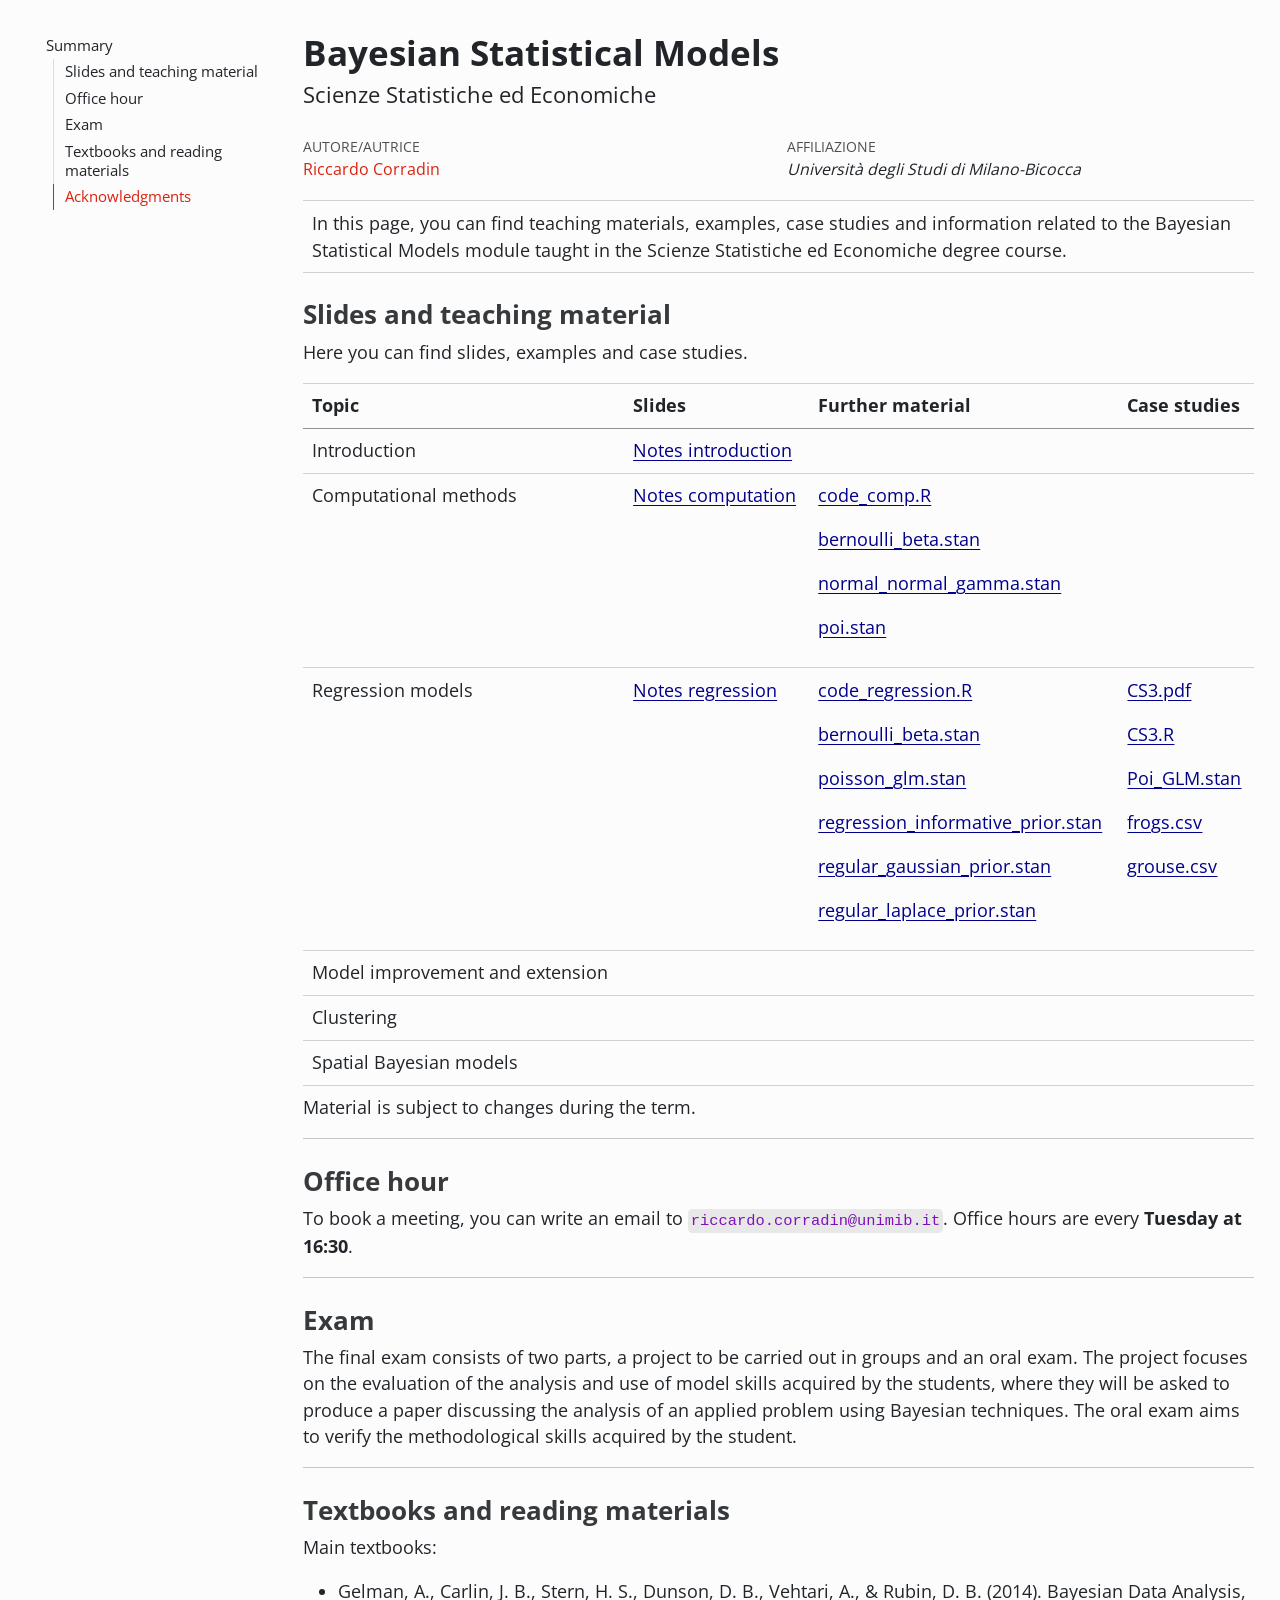
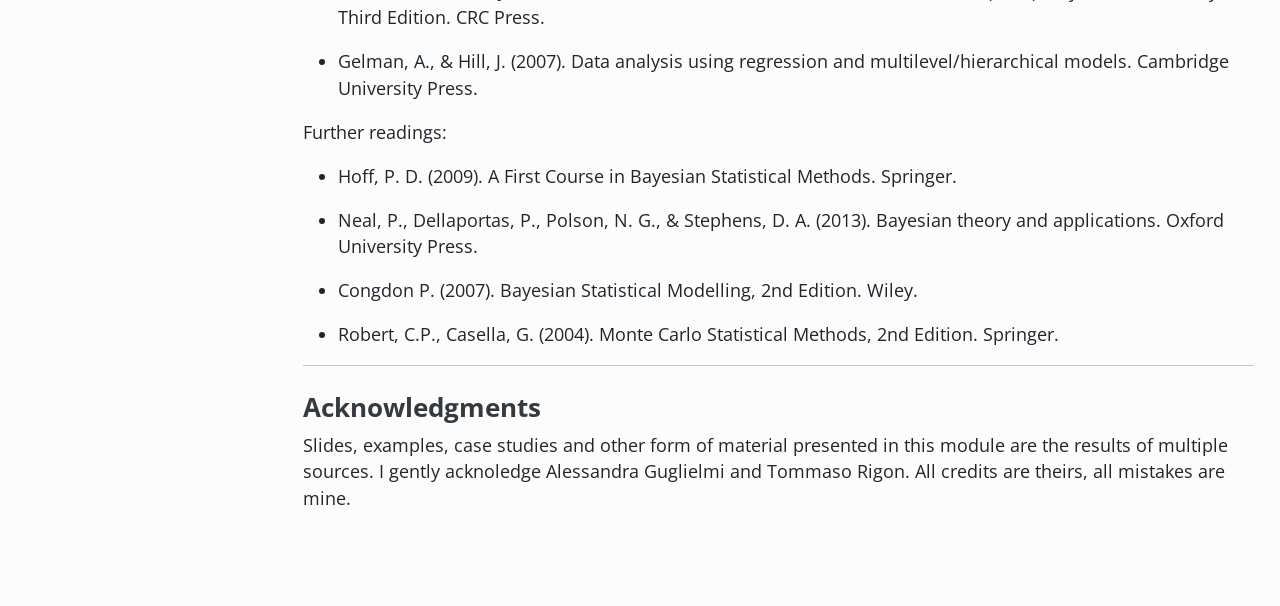
==== docs/index.html @ 2dddc171 "upd" ====
<!DOCTYPE html>
<html xmlns="http://www.w3.org/1999/xhtml" lang="it" xml:lang="it"><head>

<meta charset="utf-8">
<meta name="generator" content="quarto-1.8.25">

<meta name="viewport" content="width=device-width, initial-scale=1.0, user-scalable=yes">

<meta name="author" content="Riccardo Corradin">

<title>Bayesian Statistical Models – BSM</title>
<style>
code{white-space: pre-wrap;}
span.smallcaps{font-variant: small-caps;}
div.columns{display: flex; gap: min(4vw, 1.5em);}
div.column{flex: auto; overflow-x: auto;}
div.hanging-indent{margin-left: 1.5em; text-indent: -1.5em;}
ul.task-list{list-style: none;}
ul.task-list li input[type="checkbox"] {
width: 0.8em;
margin: 0 0.8em 0.2em -1em;  vertical-align: middle;
}
</style>


<script>const headroomChanged = new CustomEvent("quarto-hrChanged", {
  detail: {},
  bubbles: true,
  cancelable: false,
  composed: false,
});

const announceDismiss = () => {
  const annEl = window.document.getElementById("quarto-announcement");
  if (annEl) {
    annEl.remove();

    const annId = annEl.getAttribute("data-announcement-id");
    window.localStorage.setItem(`quarto-announce-${annId}`, "true");
  }
};

const announceRegister = () => {
  const annEl = window.document.getElementById("quarto-announcement");
  if (annEl) {
    const annId = annEl.getAttribute("data-announcement-id");
    const isDismissed =
      window.localStorage.getItem(`quarto-announce-${annId}`) || false;
    if (isDismissed) {
      announceDismiss();
      return;
    } else {
      annEl.classList.remove("hidden");
    }

    const actionEl = annEl.querySelector(".quarto-announcement-action");
    if (actionEl) {
      actionEl.addEventListener("click", function (e) {
        e.preventDefault();
        // Hide the bar immediately
        announceDismiss();
      });
    }
  }
};

window.document.addEventListener("DOMContentLoaded", function () {
  let init = false;

  announceRegister();

  // Manage the back to top button, if one is present.
  let lastScrollTop = window.pageYOffset || document.documentElement.scrollTop;
  const scrollDownBuffer = 5;
  const scrollUpBuffer = 35;
  const btn = document.getElementById("quarto-back-to-top");
  const hideBackToTop = () => {
    btn.style.display = "none";
  };
  const showBackToTop = () => {
    btn.style.display = "inline-block";
  };
  if (btn) {
    window.document.addEventListener(
      "scroll",
      function () {
        const currentScrollTop =
          window.pageYOffset || document.documentElement.scrollTop;

        // Shows and hides the button 'intelligently' as the user scrolls
        if (currentScrollTop - scrollDownBuffer > lastScrollTop) {
          hideBackToTop();
          lastScrollTop = currentScrollTop <= 0 ? 0 : currentScrollTop;
        } else if (currentScrollTop < lastScrollTop - scrollUpBuffer) {
          showBackToTop();
          lastScrollTop = currentScrollTop <= 0 ? 0 : currentScrollTop;
        }

        // Show the button at the bottom, hides it at the top
        if (currentScrollTop <= 0) {
          hideBackToTop();
        } else if (
          window.innerHeight + currentScrollTop >=
          document.body.offsetHeight
        ) {
          showBackToTop();
        }
      },
      false
    );
  }

  function throttle(func, wait) {
    var timeout;
    return function () {
      const context = this;
      const args = arguments;
      const later = function () {
        clearTimeout(timeout);
        timeout = null;
        func.apply(context, args);
      };

      if (!timeout) {
        timeout = setTimeout(later, wait);
      }
    };
  }

  function headerOffset() {
    // Set an offset if there is are fixed top navbar
    const headerEl = window.document.querySelector("header.fixed-top");
    if (headerEl) {
      return headerEl.clientHeight;
    } else {
      return 0;
    }
  }

  function footerOffset() {
    const footerEl = window.document.querySelector("footer.footer");
    if (footerEl) {
      return footerEl.clientHeight;
    } else {
      return 0;
    }
  }

  function dashboardOffset() {
    const dashboardNavEl = window.document.getElementById(
      "quarto-dashboard-header"
    );
    if (dashboardNavEl !== null) {
      return dashboardNavEl.clientHeight;
    } else {
      return 0;
    }
  }

  function updateDocumentOffsetWithoutAnimation() {
    updateDocumentOffset(false);
  }

  function updateDocumentOffset(animated) {
    // set body offset
    const topOffset = headerOffset();
    const bodyOffset = topOffset + footerOffset() + dashboardOffset();
    const bodyEl = window.document.body;
    bodyEl.setAttribute("data-bs-offset", topOffset);
    bodyEl.style.paddingTop = topOffset + "px";

    // deal with sidebar offsets
    const sidebars = window.document.querySelectorAll(
      ".sidebar, .headroom-target"
    );
    sidebars.forEach((sidebar) => {
      if (!animated) {
        sidebar.classList.add("notransition");
        // Remove the no transition class after the animation has time to complete
        setTimeout(function () {
          sidebar.classList.remove("notransition");
        }, 201);
      }

      if (window.Headroom && sidebar.classList.contains("sidebar-unpinned")) {
        sidebar.style.top = "0";
        sidebar.style.maxHeight = "100vh";
      } else {
        sidebar.style.top = topOffset + "px";
        sidebar.style.maxHeight = "calc(100vh - " + topOffset + "px)";
      }
    });

    // allow space for footer
    const mainContainer = window.document.querySelector(".quarto-container");
    if (mainContainer) {
      mainContainer.style.minHeight = "calc(100vh - " + bodyOffset + "px)";
    }

    // link offset
    let linkStyle = window.document.querySelector("#quarto-target-style");
    if (!linkStyle) {
      linkStyle = window.document.createElement("style");
      linkStyle.setAttribute("id", "quarto-target-style");
      window.document.head.appendChild(linkStyle);
    }
    while (linkStyle.firstChild) {
      linkStyle.removeChild(linkStyle.firstChild);
    }
    if (topOffset > 0) {
      linkStyle.appendChild(
        window.document.createTextNode(`
      section:target::before {
        content: "";
        display: block;
        height: ${topOffset}px;
        margin: -${topOffset}px 0 0;
      }`)
      );
    }
    if (init) {
      window.dispatchEvent(headroomChanged);
    }
    init = true;
  }

  // initialize headroom
  var header = window.document.querySelector("#quarto-header");
  if (header && window.Headroom) {
    const headroom = new window.Headroom(header, {
      tolerance: 5,
      onPin: function () {
        const sidebars = window.document.querySelectorAll(
          ".sidebar, .headroom-target"
        );
        sidebars.forEach((sidebar) => {
          sidebar.classList.remove("sidebar-unpinned");
        });
        updateDocumentOffset();
      },
      onUnpin: function () {
        const sidebars = window.document.querySelectorAll(
          ".sidebar, .headroom-target"
        );
        sidebars.forEach((sidebar) => {
          sidebar.classList.add("sidebar-unpinned");
        });
        updateDocumentOffset();
      },
    });
    headroom.init();

    let frozen = false;
    window.quartoToggleHeadroom = function () {
      if (frozen) {
        headroom.unfreeze();
        frozen = false;
      } else {
        headroom.freeze();
        frozen = true;
      }
    };
  }

  window.addEventListener(
    "hashchange",
    function (e) {
      if (
        getComputedStyle(document.documentElement).scrollBehavior !== "smooth"
      ) {
        window.scrollTo(0, window.pageYOffset - headerOffset());
      }
    },
    false
  );

  // Observe size changed for the header
  const headerEl = window.document.querySelector("header.fixed-top");
  if (headerEl && window.ResizeObserver) {
    const observer = new window.ResizeObserver(() => {
      setTimeout(updateDocumentOffsetWithoutAnimation, 0);
    });
    observer.observe(headerEl, {
      attributes: true,
      childList: true,
      characterData: true,
    });
  } else {
    window.addEventListener(
      "resize",
      throttle(updateDocumentOffsetWithoutAnimation, 50)
    );
  }
  setTimeout(updateDocumentOffsetWithoutAnimation, 250);

  // fixup index.html links if we aren't on the filesystem
  if (window.location.protocol !== "file:") {
    const links = window.document.querySelectorAll("a");
    for (let i = 0; i < links.length; i++) {
      if (links[i].href) {
        links[i].dataset.originalHref = links[i].href;
        links[i].href = links[i].href.replace(/\/index\.html/, "/");
      }
    }

    // Fixup any sharing links that require urls
    // Append url to any sharing urls
    const sharingLinks = window.document.querySelectorAll(
      "a.sidebar-tools-main-item, a.quarto-navigation-tool, a.quarto-navbar-tools, a.quarto-navbar-tools-item"
    );
    for (let i = 0; i < sharingLinks.length; i++) {
      const sharingLink = sharingLinks[i];
      const href = sharingLink.getAttribute("href");
      if (href) {
        sharingLink.setAttribute(
          "href",
          href.replace("|url|", window.location.href)
        );
      }
    }

    // Scroll the active navigation item into view, if necessary
    const navSidebar = window.document.querySelector("nav#quarto-sidebar");
    if (navSidebar) {
      // Find the active item
      const activeItem = navSidebar.querySelector("li.sidebar-item a.active");
      if (activeItem) {
        // Wait for the scroll height and height to resolve by observing size changes on the
        // nav element that is scrollable
        const resizeObserver = new ResizeObserver((_entries) => {
          // The bottom of the element
          const elBottom = activeItem.offsetTop;
          const viewBottom = navSidebar.scrollTop + navSidebar.clientHeight;

          // The element height and scroll height are the same, then we are still loading
          if (viewBottom !== navSidebar.scrollHeight) {
            // Determine if the item isn't visible and scroll to it
            if (elBottom >= viewBottom) {
              navSidebar.scrollTop = elBottom;
            }

            // stop observing now since we've completed the scroll
            resizeObserver.unobserve(navSidebar);
          }
        });
        resizeObserver.observe(navSidebar);
      }
    }
  }
});
</script>
<script>/*!
 * clipboard.js v2.0.11
 * https://clipboardjs.com/
 *
 * Licensed MIT © Zeno Rocha
 */
!function(t,e){"object"==typeof exports&&"object"==typeof module?module.exports=e():"function"==typeof define&&define.amd?define([],e):"object"==typeof exports?exports.ClipboardJS=e():t.ClipboardJS=e()}(this,function(){return n={686:function(t,e,n){"use strict";n.d(e,{default:function(){return b}});var e=n(279),i=n.n(e),e=n(370),u=n.n(e),e=n(817),r=n.n(e);function c(t){try{return document.execCommand(t)}catch(t){return}}var a=function(t){t=r()(t);return c("cut"),t};function o(t,e){var n,o,t=(n=t,o="rtl"===document.documentElement.getAttribute("dir"),(t=document.createElement("textarea")).style.fontSize="12pt",t.style.border="0",t.style.padding="0",t.style.margin="0",t.style.position="absolute",t.style[o?"right":"left"]="-9999px",o=window.pageYOffset||document.documentElement.scrollTop,t.style.top="".concat(o,"px"),t.setAttribute("readonly",""),t.value=n,t);return e.container.appendChild(t),e=r()(t),c("copy"),t.remove(),e}var f=function(t){var e=1<arguments.length&&void 0!==arguments[1]?arguments[1]:{container:document.body},n="";return"string"==typeof t?n=o(t,e):t instanceof HTMLInputElement&&!["text","search","url","tel","password"].includes(null==t?void 0:t.type)?n=o(t.value,e):(n=r()(t),c("copy")),n};function l(t){return(l="function"==typeof Symbol&&"symbol"==typeof Symbol.iterator?function(t){return typeof t}:function(t){return t&&"function"==typeof Symbol&&t.constructor===Symbol&&t!==Symbol.prototype?"symbol":typeof t})(t)}var s=function(){var t=0<arguments.length&&void 0!==arguments[0]?arguments[0]:{},e=t.action,n=void 0===e?"copy":e,o=t.container,e=t.target,t=t.text;if("copy"!==n&&"cut"!==n)throw new Error('Invalid "action" value, use either "copy" or "cut"');if(void 0!==e){if(!e||"object"!==l(e)||1!==e.nodeType)throw new Error('Invalid "target" value, use a valid Element');if("copy"===n&&e.hasAttribute("disabled"))throw new Error('Invalid "target" attribute. Please use "readonly" instead of "disabled" attribute');if("cut"===n&&(e.hasAttribute("readonly")||e.hasAttribute("disabled")))throw new Error('Invalid "target" attribute. You can\'t cut text from elements with "readonly" or "disabled" attributes')}return t?f(t,{container:o}):e?"cut"===n?a(e):f(e,{container:o}):void 0};function p(t){return(p="function"==typeof Symbol&&"symbol"==typeof Symbol.iterator?function(t){return typeof t}:function(t){return t&&"function"==typeof Symbol&&t.constructor===Symbol&&t!==Symbol.prototype?"symbol":typeof t})(t)}function d(t,e){for(var n=0;n<e.length;n++){var o=e[n];o.enumerable=o.enumerable||!1,o.configurable=!0,"value"in o&&(o.writable=!0),Object.defineProperty(t,o.key,o)}}function y(t,e){return(y=Object.setPrototypeOf||function(t,e){return t.__proto__=e,t})(t,e)}function h(n){var o=function(){if("undefined"==typeof Reflect||!Reflect.construct)return!1;if(Reflect.construct.sham)return!1;if("function"==typeof Proxy)return!0;try{return Date.prototype.toString.call(Reflect.construct(Date,[],function(){})),!0}catch(t){return!1}}();return function(){var t,e=v(n);return t=o?(t=v(this).constructor,Reflect.construct(e,arguments,t)):e.apply(this,arguments),e=this,!(t=t)||"object"!==p(t)&&"function"!=typeof t?function(t){if(void 0!==t)return t;throw new ReferenceError("this hasn't been initialised - super() hasn't been called")}(e):t}}function v(t){return(v=Object.setPrototypeOf?Object.getPrototypeOf:function(t){return t.__proto__||Object.getPrototypeOf(t)})(t)}function m(t,e){t="data-clipboard-".concat(t);if(e.hasAttribute(t))return e.getAttribute(t)}var b=function(){!function(t,e){if("function"!=typeof e&&null!==e)throw new TypeError("Super expression must either be null or a function");t.prototype=Object.create(e&&e.prototype,{constructor:{value:t,writable:!0,configurable:!0}}),e&&y(t,e)}(r,i());var t,e,n,o=h(r);function r(t,e){var n;return function(t){if(!(t instanceof r))throw new TypeError("Cannot call a class as a function")}(this),(n=o.call(this)).resolveOptions(e),n.listenClick(t),n}return t=r,n=[{key:"copy",value:function(t){var e=1<arguments.length&&void 0!==arguments[1]?arguments[1]:{container:document.body};return f(t,e)}},{key:"cut",value:function(t){return a(t)}},{key:"isSupported",value:function(){var t=0<arguments.length&&void 0!==arguments[0]?arguments[0]:["copy","cut"],t="string"==typeof t?[t]:t,e=!!document.queryCommandSupported;return t.forEach(function(t){e=e&&!!document.queryCommandSupported(t)}),e}}],(e=[{key:"resolveOptions",value:function(){var t=0<arguments.length&&void 0!==arguments[0]?arguments[0]:{};this.action="function"==typeof t.action?t.action:this.defaultAction,this.target="function"==typeof t.target?t.target:this.defaultTarget,this.text="function"==typeof t.text?t.text:this.defaultText,this.container="object"===p(t.container)?t.container:document.body}},{key:"listenClick",value:function(t){var e=this;this.listener=u()(t,"click",function(t){return e.onClick(t)})}},{key:"onClick",value:function(t){var e=t.delegateTarget||t.currentTarget,n=this.action(e)||"copy",t=s({action:n,container:this.container,target:this.target(e),text:this.text(e)});this.emit(t?"success":"error",{action:n,text:t,trigger:e,clearSelection:function(){e&&e.focus(),window.getSelection().removeAllRanges()}})}},{key:"defaultAction",value:function(t){return m("action",t)}},{key:"defaultTarget",value:function(t){t=m("target",t);if(t)return document.querySelector(t)}},{key:"defaultText",value:function(t){return m("text",t)}},{key:"destroy",value:function(){this.listener.destroy()}}])&&d(t.prototype,e),n&&d(t,n),r}()},828:function(t){var e;"undefined"==typeof Element||Element.prototype.matches||((e=Element.prototype).matches=e.matchesSelector||e.mozMatchesSelector||e.msMatchesSelector||e.oMatchesSelector||e.webkitMatchesSelector),t.exports=function(t,e){for(;t&&9!==t.nodeType;){if("function"==typeof t.matches&&t.matches(e))return t;t=t.parentNode}}},438:function(t,e,n){var u=n(828);function i(t,e,n,o,r){var i=function(e,n,t,o){return function(t){t.delegateTarget=u(t.target,n),t.delegateTarget&&o.call(e,t)}}.apply(this,arguments);return t.addEventListener(n,i,r),{destroy:function(){t.removeEventListener(n,i,r)}}}t.exports=function(t,e,n,o,r){return"function"==typeof t.addEventListener?i.apply(null,arguments):"function"==typeof n?i.bind(null,document).apply(null,arguments):("string"==typeof t&&(t=document.querySelectorAll(t)),Array.prototype.map.call(t,function(t){return i(t,e,n,o,r)}))}},879:function(t,n){n.node=function(t){return void 0!==t&&t instanceof HTMLElement&&1===t.nodeType},n.nodeList=function(t){var e=Object.prototype.toString.call(t);return void 0!==t&&("[object NodeList]"===e||"[object HTMLCollection]"===e)&&"length"in t&&(0===t.length||n.node(t[0]))},n.string=function(t){return"string"==typeof t||t instanceof String},n.fn=function(t){return"[object Function]"===Object.prototype.toString.call(t)}},370:function(t,e,n){var f=n(879),l=n(438);t.exports=function(t,e,n){if(!t&&!e&&!n)throw new Error("Missing required arguments");if(!f.string(e))throw new TypeError("Second argument must be a String");if(!f.fn(n))throw new TypeError("Third argument must be a Function");if(f.node(t))return c=e,a=n,(u=t).addEventListener(c,a),{destroy:function(){u.removeEventListener(c,a)}};if(f.nodeList(t))return o=t,r=e,i=n,Array.prototype.forEach.call(o,function(t){t.addEventListener(r,i)}),{destroy:function(){Array.prototype.forEach.call(o,function(t){t.removeEventListener(r,i)})}};if(f.string(t))return t=t,e=e,n=n,l(document.body,t,e,n);throw new TypeError("First argument must be a String, HTMLElement, HTMLCollection, or NodeList");var o,r,i,u,c,a}},817:function(t){t.exports=function(t){var e,n="SELECT"===t.nodeName?(t.focus(),t.value):"INPUT"===t.nodeName||"TEXTAREA"===t.nodeName?((e=t.hasAttribute("readonly"))||t.setAttribute("readonly",""),t.select(),t.setSelectionRange(0,t.value.length),e||t.removeAttribute("readonly"),t.value):(t.hasAttribute("contenteditable")&&t.focus(),n=window.getSelection(),(e=document.createRange()).selectNodeContents(t),n.removeAllRanges(),n.addRange(e),n.toString());return n}},279:function(t){function e(){}e.prototype={on:function(t,e,n){var o=this.e||(this.e={});return(o[t]||(o[t]=[])).push({fn:e,ctx:n}),this},once:function(t,e,n){var o=this;function r(){o.off(t,r),e.apply(n,arguments)}return r._=e,this.on(t,r,n)},emit:function(t){for(var e=[].slice.call(arguments,1),n=((this.e||(this.e={}))[t]||[]).slice(),o=0,r=n.length;o<r;o++)n[o].fn.apply(n[o].ctx,e);return this},off:function(t,e){var n=this.e||(this.e={}),o=n[t],r=[];if(o&&e)for(var i=0,u=o.length;i<u;i++)o[i].fn!==e&&o[i].fn._!==e&&r.push(o[i]);return r.length?n[t]=r:delete n[t],this}},t.exports=e,t.exports.TinyEmitter=e}},r={},o.n=function(t){var e=t&&t.__esModule?function(){return t.default}:function(){return t};return o.d(e,{a:e}),e},o.d=function(t,e){for(var n in e)o.o(e,n)&&!o.o(t,n)&&Object.defineProperty(t,n,{enumerable:!0,get:e[n]})},o.o=function(t,e){return Object.prototype.hasOwnProperty.call(t,e)},o(686).default;function o(t){if(r[t])return r[t].exports;var e=r[t]={exports:{}};return n[t](e,e.exports,o),e.exports}var n,r});</script>
<script>/*! @algolia/autocomplete-js 1.19.1 | MIT License | © Algolia, Inc. and contributors | https://github.com/algolia/autocomplete */
!function(e,t){"object"==typeof exports&&"undefined"!=typeof module?t(exports):"function"==typeof define&&define.amd?define(["exports"],t):t((e="undefined"!=typeof globalThis?globalThis:e||self)["@algolia/autocomplete-js"]={})}(this,(function(e){"use strict";function t(e,t){var n=Object.keys(e);if(Object.getOwnPropertySymbols){var r=Object.getOwnPropertySymbols(e);t&&(r=r.filter((function(t){return Object.getOwnPropertyDescriptor(e,t).enumerable}))),n.push.apply(n,r)}return n}function n(e){for(var n=1;n<arguments.length;n++){var r=null!=arguments[n]?arguments[n]:{};n%2?t(Object(r),!0).forEach((function(t){o(e,t,r[t])})):Object.getOwnPropertyDescriptors?Object.defineProperties(e,Object.getOwnPropertyDescriptors(r)):t(Object(r)).forEach((function(t){Object.defineProperty(e,t,Object.getOwnPropertyDescriptor(r,t))}))}return e}function r(e){return r="function"==typeof Symbol&&"symbol"==typeof Symbol.iterator?function(e){return typeof e}:function(e){return e&&"function"==typeof Symbol&&e.constructor===Symbol&&e!==Symbol.prototype?"symbol":typeof e},r(e)}function o(e,t,n){return(t=function(e){var t=function(e,t){if("object"!=typeof e||null===e)return e;var n=e[Symbol.toPrimitive];if(void 0!==n){var r=n.call(e,t||"default");if("object"!=typeof r)return r;throw new TypeError("@@toPrimitive must return a primitive value.")}return("string"===t?String:Number)(e)}(e,"string");return"symbol"==typeof t?t:String(t)}(t))in e?Object.defineProperty(e,t,{value:n,enumerable:!0,configurable:!0,writable:!0}):e[t]=n,e}function i(){return i=Object.assign?Object.assign.bind():function(e){for(var t=1;t<arguments.length;t++){var n=arguments[t];for(var r in n)Object.prototype.hasOwnProperty.call(n,r)&&(e[r]=n[r])}return e},i.apply(this,arguments)}function u(e,t){if(null==e)return{};var n,r,o=function(e,t){if(null==e)return{};var n,r,o={},i=Object.keys(e);for(r=0;r<i.length;r++)n=i[r],t.indexOf(n)>=0||(o[n]=e[n]);return o}(e,t);if(Object.getOwnPropertySymbols){var i=Object.getOwnPropertySymbols(e);for(r=0;r<i.length;r++)n=i[r],t.indexOf(n)>=0||Object.prototype.propertyIsEnumerable.call(e,n)&&(o[n]=e[n])}return o}function a(e,t){return function(e){if(Array.isArray(e))return e}(e)||function(e,t){var n=null==e?null:"undefined"!=typeof Symbol&&e[Symbol.iterator]||e["@@iterator"];if(null!=n){var r,o,i,u,a=[],l=!0,c=!1;try{if(i=(n=n.call(e)).next,0===t){if(Object(n)!==n)return;l=!1}else for(;!(l=(r=i.call(n)).done)&&(a.push(r.value),a.length!==t);l=!0);}catch(e){c=!0,o=e}finally{try{if(!l&&null!=n.return&&(u=n.return(),Object(u)!==u))return}finally{if(c)throw o}}return a}}(e,t)||c(e,t)||function(){throw new TypeError("Invalid attempt to destructure non-iterable instance.\nIn order to be iterable, non-array objects must have a [Symbol.iterator]() method.")}()}function l(e){return function(e){if(Array.isArray(e))return s(e)}(e)||function(e){if("undefined"!=typeof Symbol&&null!=e[Symbol.iterator]||null!=e["@@iterator"])return Array.from(e)}(e)||c(e)||function(){throw new TypeError("Invalid attempt to spread non-iterable instance.\nIn order to be iterable, non-array objects must have a [Symbol.iterator]() method.")}()}function c(e,t){if(e){if("string"==typeof e)return s(e,t);var n=Object.prototype.toString.call(e).slice(8,-1);return"Object"===n&&e.constructor&&(n=e.constructor.name),"Map"===n||"Set"===n?Array.from(e):"Arguments"===n||/^(?:Ui|I)nt(?:8|16|32)(?:Clamped)?Array$/.test(n)?s(e,t):void 0}}function s(e,t){(null==t||t>e.length)&&(t=e.length);for(var n=0,r=new Array(t);n<t;n++)r[n]=e[n];return r}function f(e){return{current:e}}function p(e,t){var n=void 0;return function(){for(var r=arguments.length,o=new Array(r),i=0;i<r;i++)o[i]=arguments[i];n&&clearTimeout(n),n=setTimeout((function(){return e.apply(void 0,o)}),t)}}function m(e){return e.reduce((function(e,t){return e.concat(t)}),[])}var v=0;function d(){return"autocomplete-".concat(v++)}function y(e,t){return t.reduce((function(e,t){return e&&e[t]}),e)}function b(e){return 0===e.collections.length?0:e.collections.reduce((function(e,t){return e+t.items.length}),0)}function g(e){return e!==Object(e)}function h(e,t){if(e===t)return!0;if(g(e)||g(t)||"function"==typeof e||"function"==typeof t)return e===t;if(Object.keys(e).length!==Object.keys(t).length)return!1;for(var n=0,r=Object.keys(e);n<r.length;n++){var o=r[n];if(!(o in t))return!1;if(!h(e[o],t[o]))return!1}return!0}var _=function(){};var O="1.19.1",S=[{segment:"autocomplete-core",version:O}];function j(e){var t=e.item,n=e.items,r=void 0===n?[]:n;return{index:t.__autocomplete_indexName,items:[t],positions:[1+r.findIndex((function(e){return e.objectID===t.objectID}))],queryID:t.__autocomplete_queryID,algoliaSource:["autocomplete"]}}function P(e,t){return function(e){if(Array.isArray(e))return e}(e)||function(e,t){var n=null==e?null:"undefined"!=typeof Symbol&&e[Symbol.iterator]||e["@@iterator"];if(null!=n){var r,o,i,u,a=[],l=!0,c=!1;try{if(i=(n=n.call(e)).next,0===t){if(Object(n)!==n)return;l=!1}else for(;!(l=(r=i.call(n)).done)&&(a.push(r.value),a.length!==t);l=!0);}catch(e){c=!0,o=e}finally{try{if(!l&&null!=n.return&&(u=n.return(),Object(u)!==u))return}finally{if(c)throw o}}return a}}(e,t)||function(e,t){if(!e)return;if("string"==typeof e)return w(e,t);var n=Object.prototype.toString.call(e).slice(8,-1);"Object"===n&&e.constructor&&(n=e.constructor.name);if("Map"===n||"Set"===n)return Array.from(e);if("Arguments"===n||/^(?:Ui|I)nt(?:8|16|32)(?:Clamped)?Array$/.test(n))return w(e,t)}(e,t)||function(){throw new TypeError("Invalid attempt to destructure non-iterable instance.\nIn order to be iterable, non-array objects must have a [Symbol.iterator]() method.")}()}function w(e,t){(null==t||t>e.length)&&(t=e.length);for(var n=0,r=new Array(t);n<t;n++)r[n]=e[n];return r}var I=["items"],A=["items"];function E(e){return E="function"==typeof Symbol&&"symbol"==typeof Symbol.iterator?function(e){return typeof e}:function(e){return e&&"function"==typeof Symbol&&e.constructor===Symbol&&e!==Symbol.prototype?"symbol":typeof e},E(e)}function D(e){return function(e){if(Array.isArray(e))return C(e)}(e)||function(e){if("undefined"!=typeof Symbol&&null!=e[Symbol.iterator]||null!=e["@@iterator"])return Array.from(e)}(e)||function(e,t){if(!e)return;if("string"==typeof e)return C(e,t);var n=Object.prototype.toString.call(e).slice(8,-1);"Object"===n&&e.constructor&&(n=e.constructor.name);if("Map"===n||"Set"===n)return Array.from(e);if("Arguments"===n||/^(?:Ui|I)nt(?:8|16|32)(?:Clamped)?Array$/.test(n))return C(e,t)}(e)||function(){throw new TypeError("Invalid attempt to spread non-iterable instance.\nIn order to be iterable, non-array objects must have a [Symbol.iterator]() method.")}()}function C(e,t){(null==t||t>e.length)&&(t=e.length);for(var n=0,r=new Array(t);n<t;n++)r[n]=e[n];return r}function k(e,t){if(null==e)return{};var n,r,o=function(e,t){if(null==e)return{};var n,r,o={},i=Object.keys(e);for(r=0;r<i.length;r++)n=i[r],t.indexOf(n)>=0||(o[n]=e[n]);return o}(e,t);if(Object.getOwnPropertySymbols){var i=Object.getOwnPropertySymbols(e);for(r=0;r<i.length;r++)n=i[r],t.indexOf(n)>=0||Object.prototype.propertyIsEnumerable.call(e,n)&&(o[n]=e[n])}return o}function x(e,t){var n=Object.keys(e);if(Object.getOwnPropertySymbols){var r=Object.getOwnPropertySymbols(e);t&&(r=r.filter((function(t){return Object.getOwnPropertyDescriptor(e,t).enumerable}))),n.push.apply(n,r)}return n}function N(e){for(var t=1;t<arguments.length;t++){var n=null!=arguments[t]?arguments[t]:{};t%2?x(Object(n),!0).forEach((function(t){T(e,t,n[t])})):Object.getOwnPropertyDescriptors?Object.defineProperties(e,Object.getOwnPropertyDescriptors(n)):x(Object(n)).forEach((function(t){Object.defineProperty(e,t,Object.getOwnPropertyDescriptor(n,t))}))}return e}function T(e,t,n){return(t=function(e){var t=function(e,t){if("object"!==E(e)||null===e)return e;var n=e[Symbol.toPrimitive];if(void 0!==n){var r=n.call(e,t||"default");if("object"!==E(r))return r;throw new TypeError("@@toPrimitive must return a primitive value.")}return("string"===t?String:Number)(e)}(e,"string");return"symbol"===E(t)?t:String(t)}(t))in e?Object.defineProperty(e,t,{value:n,enumerable:!0,configurable:!0,writable:!0}):e[t]=n,e}function q(e){for(var t=arguments.length>1&&void 0!==arguments[1]?arguments[1]:20,n=[],r=0;r<e.objectIDs.length;r+=t)n.push(N(N({},e),{},{objectIDs:e.objectIDs.slice(r,r+t)}));return n}function B(e){return e.map((function(e){var t=e.items,n=k(e,I);return N(N({},n),{},{objectIDs:(null==t?void 0:t.map((function(e){return e.objectID})))||n.objectIDs})}))}function R(e){var t,n,r,o=(t=P((e.version||"").split(".").map(Number),2),n=t[0],r=t[1],n>=3||2===n&&r>=4||1===n&&r>=10);function i(t,n,r){if(o&&void 0!==r){var i=r[0].__autocomplete_algoliaCredentials,u={"X-Algolia-Application-Id":i.appId,"X-Algolia-API-Key":i.apiKey};e.apply(void 0,[t].concat(D(n),[{headers:u}]))}else e.apply(void 0,[t].concat(D(n)))}return{init:function(t,n){e("init",{appId:t,apiKey:n})},setAuthenticatedUserToken:function(t){e("setAuthenticatedUserToken",t)},setUserToken:function(t){e("setUserToken",t)},clickedObjectIDsAfterSearch:function(){for(var e=arguments.length,t=new Array(e),n=0;n<e;n++)t[n]=arguments[n];t.length>0&&i("clickedObjectIDsAfterSearch",B(t),t[0].items)},clickedObjectIDs:function(){for(var e=arguments.length,t=new Array(e),n=0;n<e;n++)t[n]=arguments[n];t.length>0&&i("clickedObjectIDs",B(t),t[0].items)},clickedFilters:function(){for(var t=arguments.length,n=new Array(t),r=0;r<t;r++)n[r]=arguments[r];n.length>0&&e.apply(void 0,["clickedFilters"].concat(n))},convertedObjectIDsAfterSearch:function(){for(var e=arguments.length,t=new Array(e),n=0;n<e;n++)t[n]=arguments[n];t.length>0&&i("convertedObjectIDsAfterSearch",B(t),t[0].items)},convertedObjectIDs:function(){for(var e=arguments.length,t=new Array(e),n=0;n<e;n++)t[n]=arguments[n];t.length>0&&i("convertedObjectIDs",B(t),t[0].items)},convertedFilters:function(){for(var t=arguments.length,n=new Array(t),r=0;r<t;r++)n[r]=arguments[r];n.length>0&&e.apply(void 0,["convertedFilters"].concat(n))},viewedObjectIDs:function(){for(var e=arguments.length,t=new Array(e),n=0;n<e;n++)t[n]=arguments[n];t.length>0&&t.reduce((function(e,t){var n=t.items,r=k(t,A);return[].concat(D(e),D(q(N(N({},r),{},{objectIDs:(null==n?void 0:n.map((function(e){return e.objectID})))||r.objectIDs})).map((function(e){return{items:n,payload:e}}))))}),[]).forEach((function(e){var t=e.items;return i("viewedObjectIDs",[e.payload],t)}))},viewedFilters:function(){for(var t=arguments.length,n=new Array(t),r=0;r<t;r++)n[r]=arguments[r];n.length>0&&e.apply(void 0,["viewedFilters"].concat(n))}}}function L(e){var t=e.items.reduce((function(e,t){var n;return e[t.__autocomplete_indexName]=(null!==(n=e[t.__autocomplete_indexName])&&void 0!==n?n:[]).concat(t),e}),{});return Object.keys(t).map((function(e){return{index:e,items:t[e],algoliaSource:["autocomplete"]}}))}function F(e){return e.objectID&&e.__autocomplete_indexName&&e.__autocomplete_queryID}function U(e){return U="function"==typeof Symbol&&"symbol"==typeof Symbol.iterator?function(e){return typeof e}:function(e){return e&&"function"==typeof Symbol&&e.constructor===Symbol&&e!==Symbol.prototype?"symbol":typeof e},U(e)}function M(e){return function(e){if(Array.isArray(e))return H(e)}(e)||function(e){if("undefined"!=typeof Symbol&&null!=e[Symbol.iterator]||null!=e["@@iterator"])return Array.from(e)}(e)||function(e,t){if(!e)return;if("string"==typeof e)return H(e,t);var n=Object.prototype.toString.call(e).slice(8,-1);"Object"===n&&e.constructor&&(n=e.constructor.name);if("Map"===n||"Set"===n)return Array.from(e);if("Arguments"===n||/^(?:Ui|I)nt(?:8|16|32)(?:Clamped)?Array$/.test(n))return H(e,t)}(e)||function(){throw new TypeError("Invalid attempt to spread non-iterable instance.\nIn order to be iterable, non-array objects must have a [Symbol.iterator]() method.")}()}function H(e,t){(null==t||t>e.length)&&(t=e.length);for(var n=0,r=new Array(t);n<t;n++)r[n]=e[n];return r}function V(e,t){var n=Object.keys(e);if(Object.getOwnPropertySymbols){var r=Object.getOwnPropertySymbols(e);t&&(r=r.filter((function(t){return Object.getOwnPropertyDescriptor(e,t).enumerable}))),n.push.apply(n,r)}return n}function W(e){for(var t=1;t<arguments.length;t++){var n=null!=arguments[t]?arguments[t]:{};t%2?V(Object(n),!0).forEach((function(t){Q(e,t,n[t])})):Object.getOwnPropertyDescriptors?Object.defineProperties(e,Object.getOwnPropertyDescriptors(n)):V(Object(n)).forEach((function(t){Object.defineProperty(e,t,Object.getOwnPropertyDescriptor(n,t))}))}return e}function Q(e,t,n){return(t=function(e){var t=function(e,t){if("object"!==U(e)||null===e)return e;var n=e[Symbol.toPrimitive];if(void 0!==n){var r=n.call(e,t||"default");if("object"!==U(r))return r;throw new TypeError("@@toPrimitive must return a primitive value.")}return("string"===t?String:Number)(e)}(e,"string");return"symbol"===U(t)?t:String(t)}(t))in e?Object.defineProperty(e,t,{value:n,enumerable:!0,configurable:!0,writable:!0}):e[t]=n,e}var K="2.15.0",$="https://cdn.jsdelivr.net/npm/search-insights@".concat(K,"/dist/search-insights.min.js"),z=p((function(e){var t=e.onItemsChange,n=e.items,r=e.insights,o=e.state;t({insights:r,insightsEvents:L({items:n}).map((function(e){return W({eventName:"Items Viewed"},e)})),state:o})}),400);function G(e){var t=function(e){return W({onItemsChange:function(e){var t=e.insights,n=e.insightsEvents,r=e.state;t.viewedObjectIDs.apply(t,M(n.map((function(e){return W(W({},e),{},{algoliaSource:J(e.algoliaSource,r.context)})}))))},onSelect:function(e){var t=e.insights,n=e.insightsEvents,r=e.state;t.clickedObjectIDsAfterSearch.apply(t,M(n.map((function(e){return W(W({},e),{},{algoliaSource:J(e.algoliaSource,r.context)})}))))},onActive:_,__autocomplete_clickAnalytics:!0},e)}(e),n=t.insightsClient,r=t.insightsInitParams,o=t.onItemsChange,i=t.onSelect,u=t.onActive,a=t.__autocomplete_clickAnalytics,l=n;if(n||function(e){if("undefined"!=typeof window)e({window:window})}((function(e){var t=e.window,n=t.AlgoliaAnalyticsObject||"aa";"string"==typeof n&&(l=t[n]),l||(t.AlgoliaAnalyticsObject=n,t[n]||(t[n]=function(){t[n].queue||(t[n].queue=[]);for(var e=arguments.length,r=new Array(e),o=0;o<e;o++)r[o]=arguments[o];t[n].queue.push(r)}),t[n].version=K,l=t[n],function(e){var t="[Autocomplete]: Could not load search-insights.js. Please load it manually following https://alg.li/insights-autocomplete";try{var n=e.document.createElement("script");n.async=!0,n.src=$,n.onerror=function(){console.error(t)},document.body.appendChild(n)}catch(e){console.error(t)}}(t))})),!l)return{};r&&l("init",W({partial:!0},r));var c=R(l),s=f([]),m=p((function(e){var t=e.state;if(t.isOpen){var n=t.collections.reduce((function(e,t){return[].concat(M(e),M(t.items))}),[]).filter(F);h(s.current.map((function(e){return e.objectID})),n.map((function(e){return e.objectID})))||(s.current=n,n.length>0&&z({onItemsChange:o,items:n,insights:c,state:t}))}}),0);return{name:"aa.algoliaInsightsPlugin",subscribe:function(e){var t=e.setContext,n=e.onSelect,r=e.onActive;function o(e){t({algoliaInsightsPlugin:{__algoliaSearchParameters:W(W({},a?{clickAnalytics:!0}:{}),e?{userToken:X(e)}:{}),insights:c}})}l("addAlgoliaAgent","insights-plugin"),o(),l("onUserTokenChange",(function(e){o(e)})),l("getUserToken",null,(function(e,t){o(t)})),n((function(e){var t=e.item,n=e.state,r=e.event,o=e.source;F(t)&&i({state:n,event:r,insights:c,item:t,insightsEvents:[W({eventName:"Item Selected"},j({item:t,items:o.getItems().filter(F)}))]})})),r((function(e){var t=e.item,n=e.source,r=e.state,o=e.event;F(t)&&u({state:r,event:o,insights:c,item:t,insightsEvents:[W({eventName:"Item Active"},j({item:t,items:n.getItems().filter(F)}))]})}))},onStateChange:function(e){var t=e.state;m({state:t})},__autocomplete_pluginOptions:e}}function J(){var e,t=arguments.length>0&&void 0!==arguments[0]?arguments[0]:[],n=arguments.length>1?arguments[1]:void 0;return[].concat(M(t),["autocomplete-internal"],M(null!==(e=n.algoliaInsightsPlugin)&&void 0!==e&&e.__automaticInsights?["autocomplete-automatic"]:[]))}function X(e){return"number"==typeof e?e.toString():e}function Y(e,t){var n=t;return{then:function(t,r){return Y(e.then(ee(t,n,e),ee(r,n,e)),n)},catch:function(t){return Y(e.catch(ee(t,n,e)),n)},finally:function(t){return t&&n.onCancelList.push(t),Y(e.finally(ee(t&&function(){return n.onCancelList=[],t()},n,e)),n)},cancel:function(){n.isCanceled=!0;var e=n.onCancelList;n.onCancelList=[],e.forEach((function(e){e()}))},isCanceled:function(){return!0===n.isCanceled}}}function Z(e){return Y(e,{isCanceled:!1,onCancelList:[]})}function ee(e,t,n){return e?function(n){return t.isCanceled?n:e(n)}:n}var te,ne=!0;function re(e,t,n,r){if(!n)return null;if(e<0&&(null===t||null!==r&&0===t))return n+e;var o=(null===t?-1:t)+e;return o<=-1||o>=n?null===r?null:0:o}function oe(e,t){var n=Object.keys(e);if(Object.getOwnPropertySymbols){var r=Object.getOwnPropertySymbols(e);t&&(r=r.filter((function(t){return Object.getOwnPropertyDescriptor(e,t).enumerable}))),n.push.apply(n,r)}return n}function ie(e){for(var t=1;t<arguments.length;t++){var n=null!=arguments[t]?arguments[t]:{};t%2?oe(Object(n),!0).forEach((function(t){ue(e,t,n[t])})):Object.getOwnPropertyDescriptors?Object.defineProperties(e,Object.getOwnPropertyDescriptors(n)):oe(Object(n)).forEach((function(t){Object.defineProperty(e,t,Object.getOwnPropertyDescriptor(n,t))}))}return e}function ue(e,t,n){return(t=function(e){var t=function(e,t){if("object"!==ae(e)||null===e)return e;var n=e[Symbol.toPrimitive];if(void 0!==n){var r=n.call(e,t||"default");if("object"!==ae(r))return r;throw new TypeError("@@toPrimitive must return a primitive value.")}return("string"===t?String:Number)(e)}(e,"string");return"symbol"===ae(t)?t:String(t)}(t))in e?Object.defineProperty(e,t,{value:n,enumerable:!0,configurable:!0,writable:!0}):e[t]=n,e}function ae(e){return ae="function"==typeof Symbol&&"symbol"==typeof Symbol.iterator?function(e){return typeof e}:function(e){return e&&"function"==typeof Symbol&&e.constructor===Symbol&&e!==Symbol.prototype?"symbol":typeof e},ae(e)}function le(e,t){var n="undefined"!=typeof Symbol&&e[Symbol.iterator]||e["@@iterator"];if(!n){if(Array.isArray(e)||(n=function(e,t){if(!e)return;if("string"==typeof e)return ce(e,t);var n=Object.prototype.toString.call(e).slice(8,-1);"Object"===n&&e.constructor&&(n=e.constructor.name);if("Map"===n||"Set"===n)return Array.from(e);if("Arguments"===n||/^(?:Ui|I)nt(?:8|16|32)(?:Clamped)?Array$/.test(n))return ce(e,t)}(e))||t&&e&&"number"==typeof e.length){n&&(e=n);var r=0,o=function(){};return{s:o,n:function(){return r>=e.length?{done:!0}:{done:!1,value:e[r++]}},e:function(e){throw e},f:o}}throw new TypeError("Invalid attempt to iterate non-iterable instance.\nIn order to be iterable, non-array objects must have a [Symbol.iterator]() method.")}var i,u=!0,a=!1;return{s:function(){n=n.call(e)},n:function(){var e=n.next();return u=e.done,e},e:function(e){a=!0,i=e},f:function(){try{u||null==n.return||n.return()}finally{if(a)throw i}}}}function ce(e,t){(null==t||t>e.length)&&(t=e.length);for(var n=0,r=new Array(t);n<t;n++)r[n]=e[n];return r}var se=function(e,t){var n,r=!1,o=[],i=le(e);try{for(i.s();!(n=i.n()).done;){var u,a,l,c=null===(u=n.value.__autocomplete_pluginOptions)||void 0===u||null===(a=(l=u).awaitSubmit)||void 0===a?void 0:a.call(l);if("number"==typeof c)o.push(c);else if(!0===c){r=!0;break}}}catch(e){i.e(e)}finally{i.f()}return r?t.wait():o.length>0?t.wait(Math.max.apply(Math,o)):void 0};function fe(e){var t=function(e){var t=e.collections.map((function(e){return e.items.length})).reduce((function(e,t,n){var r=(e[n-1]||0)+t;return e.push(r),e}),[]).reduce((function(t,n){return n<=e.activeItemId?t+1:t}),0);return e.collections[t]}(e);if(!t)return null;var n=t.items[function(e){for(var t=e.state,n=e.collection,r=!1,o=0,i=0;!1===r;){var u=t.collections[o];if(u===n){r=!0;break}i+=u.items.length,o++}return t.activeItemId-i}({state:e,collection:t})],r=t.source;return{item:n,itemInputValue:r.getItemInputValue({item:n,state:e}),itemUrl:r.getItemUrl({item:n,state:e}),source:r}}function pe(e,t,n){return[e,null==n?void 0:n.sourceId,t].filter(Boolean).join("-").replace(/\s/g,"")}var me=/((gt|sm)-|galaxy nexus)|samsung[- ]|samsungbrowser/i;function ve(e){return e.nativeEvent||e}function de(e){return de="function"==typeof Symbol&&"symbol"==typeof Symbol.iterator?function(e){return typeof e}:function(e){return e&&"function"==typeof Symbol&&e.constructor===Symbol&&e!==Symbol.prototype?"symbol":typeof e},de(e)}function ye(e,t){var n=Object.keys(e);if(Object.getOwnPropertySymbols){var r=Object.getOwnPropertySymbols(e);t&&(r=r.filter((function(t){return Object.getOwnPropertyDescriptor(e,t).enumerable}))),n.push.apply(n,r)}return n}function be(e,t,n){return(t=function(e){var t=function(e,t){if("object"!==de(e)||null===e)return e;var n=e[Symbol.toPrimitive];if(void 0!==n){var r=n.call(e,t||"default");if("object"!==de(r))return r;throw new TypeError("@@toPrimitive must return a primitive value.")}return("string"===t?String:Number)(e)}(e,"string");return"symbol"===de(t)?t:String(t)}(t))in e?Object.defineProperty(e,t,{value:n,enumerable:!0,configurable:!0,writable:!0}):e[t]=n,e}function ge(e,t,n){var r,o=t.initialState;return{getState:function(){return o},dispatch:function(r,i){var u=function(e){for(var t=1;t<arguments.length;t++){var n=null!=arguments[t]?arguments[t]:{};t%2?ye(Object(n),!0).forEach((function(t){be(e,t,n[t])})):Object.getOwnPropertyDescriptors?Object.defineProperties(e,Object.getOwnPropertyDescriptors(n)):ye(Object(n)).forEach((function(t){Object.defineProperty(e,t,Object.getOwnPropertyDescriptor(n,t))}))}return e}({},o);o=e(o,{type:r,props:t,payload:i}),n({state:o,prevState:u})},pendingRequests:(r=[],{add:function(e){return r.push(e),e.finally((function(){r=r.filter((function(t){return t!==e}))}))},cancelAll:function(){r.forEach((function(e){return e.cancel()}))},isEmpty:function(){return 0===r.length},wait:function(e){return ne?(ne=!1,te=e?Promise.race([Promise.all(r),new Promise((function(t){return setTimeout(t,e)}))]):Promise.all(r),te.then((function(){ne=!0}))):te}})}}function he(e){return he="function"==typeof Symbol&&"symbol"==typeof Symbol.iterator?function(e){return typeof e}:function(e){return e&&"function"==typeof Symbol&&e.constructor===Symbol&&e!==Symbol.prototype?"symbol":typeof e},he(e)}function _e(e,t){var n=Object.keys(e);if(Object.getOwnPropertySymbols){var r=Object.getOwnPropertySymbols(e);t&&(r=r.filter((function(t){return Object.getOwnPropertyDescriptor(e,t).enumerable}))),n.push.apply(n,r)}return n}function Oe(e){for(var t=1;t<arguments.length;t++){var n=null!=arguments[t]?arguments[t]:{};t%2?_e(Object(n),!0).forEach((function(t){Se(e,t,n[t])})):Object.getOwnPropertyDescriptors?Object.defineProperties(e,Object.getOwnPropertyDescriptors(n)):_e(Object(n)).forEach((function(t){Object.defineProperty(e,t,Object.getOwnPropertyDescriptor(n,t))}))}return e}function Se(e,t,n){return(t=function(e){var t=function(e,t){if("object"!==he(e)||null===e)return e;var n=e[Symbol.toPrimitive];if(void 0!==n){var r=n.call(e,t||"default");if("object"!==he(r))return r;throw new TypeError("@@toPrimitive must return a primitive value.")}return("string"===t?String:Number)(e)}(e,"string");return"symbol"===he(t)?t:String(t)}(t))in e?Object.defineProperty(e,t,{value:n,enumerable:!0,configurable:!0,writable:!0}):e[t]=n,e}function je(e){return je="function"==typeof Symbol&&"symbol"==typeof Symbol.iterator?function(e){return typeof e}:function(e){return e&&"function"==typeof Symbol&&e.constructor===Symbol&&e!==Symbol.prototype?"symbol":typeof e},je(e)}function Pe(e){return function(e){if(Array.isArray(e))return we(e)}(e)||function(e){if("undefined"!=typeof Symbol&&null!=e[Symbol.iterator]||null!=e["@@iterator"])return Array.from(e)}(e)||function(e,t){if(!e)return;if("string"==typeof e)return we(e,t);var n=Object.prototype.toString.call(e).slice(8,-1);"Object"===n&&e.constructor&&(n=e.constructor.name);if("Map"===n||"Set"===n)return Array.from(e);if("Arguments"===n||/^(?:Ui|I)nt(?:8|16|32)(?:Clamped)?Array$/.test(n))return we(e,t)}(e)||function(){throw new TypeError("Invalid attempt to spread non-iterable instance.\nIn order to be iterable, non-array objects must have a [Symbol.iterator]() method.")}()}function we(e,t){(null==t||t>e.length)&&(t=e.length);for(var n=0,r=new Array(t);n<t;n++)r[n]=e[n];return r}function Ie(e,t){var n=Object.keys(e);if(Object.getOwnPropertySymbols){var r=Object.getOwnPropertySymbols(e);t&&(r=r.filter((function(t){return Object.getOwnPropertyDescriptor(e,t).enumerable}))),n.push.apply(n,r)}return n}function Ae(e){for(var t=1;t<arguments.length;t++){var n=null!=arguments[t]?arguments[t]:{};t%2?Ie(Object(n),!0).forEach((function(t){Ee(e,t,n[t])})):Object.getOwnPropertyDescriptors?Object.defineProperties(e,Object.getOwnPropertyDescriptors(n)):Ie(Object(n)).forEach((function(t){Object.defineProperty(e,t,Object.getOwnPropertyDescriptor(n,t))}))}return e}function Ee(e,t,n){return(t=function(e){var t=function(e,t){if("object"!==je(e)||null===e)return e;var n=e[Symbol.toPrimitive];if(void 0!==n){var r=n.call(e,t||"default");if("object"!==je(r))return r;throw new TypeError("@@toPrimitive must return a primitive value.")}return("string"===t?String:Number)(e)}(e,"string");return"symbol"===je(t)?t:String(t)}(t))in e?Object.defineProperty(e,t,{value:n,enumerable:!0,configurable:!0,writable:!0}):e[t]=n,e}function De(e,t){var n,r="undefined"!=typeof window?window:{},o=e.plugins||[];return Ae(Ae({debug:!1,openOnFocus:!1,enterKeyHint:void 0,ignoreCompositionEvents:!1,placeholder:"",autoFocus:!1,defaultActiveItemId:null,stallThreshold:300,insights:void 0,environment:r,shouldPanelOpen:function(e){return b(e.state)>0},reshape:function(e){return e.sources}},e),{},{id:null!==(n=e.id)&&void 0!==n?n:d(),plugins:o,initialState:Ae({activeItemId:null,query:"",completion:null,collections:[],isOpen:!1,status:"idle",context:{}},e.initialState),onStateChange:function(t){var n;null===(n=e.onStateChange)||void 0===n||n.call(e,t),o.forEach((function(e){var n;return null===(n=e.onStateChange)||void 0===n?void 0:n.call(e,t)}))},onSubmit:function(t){var n;null===(n=e.onSubmit)||void 0===n||n.call(e,t),o.forEach((function(e){var n;return null===(n=e.onSubmit)||void 0===n?void 0:n.call(e,t)}))},onReset:function(t){var n;null===(n=e.onReset)||void 0===n||n.call(e,t),o.forEach((function(e){var n;return null===(n=e.onReset)||void 0===n?void 0:n.call(e,t)}))},getSources:function(n){return Promise.all([].concat(Pe(o.map((function(e){return e.getSources}))),[e.getSources]).filter(Boolean).map((function(e){return function(e,t){var n=[];return Promise.resolve(e(t)).then((function(e){return Promise.all(e.filter((function(e){return Boolean(e)})).map((function(e){if(e.sourceId,n.includes(e.sourceId))throw new Error("[Autocomplete] The `sourceId` ".concat(JSON.stringify(e.sourceId)," is not unique."));n.push(e.sourceId);var t={getItemInputValue:function(e){return e.state.query},getItemUrl:function(){},onSelect:function(e){(0,e.setIsOpen)(!1)},onActive:_,onResolve:_};Object.keys(t).forEach((function(e){t[e].__default=!0}));var r=ie(ie({},t),e);return Promise.resolve(r)})))}))}(e,n)}))).then((function(e){return m(e)})).then((function(e){return e.map((function(e){return Ae(Ae({},e),{},{onSelect:function(n){e.onSelect(n),t.forEach((function(e){var t;return null===(t=e.onSelect)||void 0===t?void 0:t.call(e,n)}))},onActive:function(n){e.onActive(n),t.forEach((function(e){var t;return null===(t=e.onActive)||void 0===t?void 0:t.call(e,n)}))},onResolve:function(n){e.onResolve(n),t.forEach((function(e){var t;return null===(t=e.onResolve)||void 0===t?void 0:t.call(e,n)}))}})}))}))},navigator:Ae({navigate:function(e){var t=e.itemUrl;r.location.assign(t)},navigateNewTab:function(e){var t=e.itemUrl,n=r.open(t,"_blank","noopener");null==n||n.focus()},navigateNewWindow:function(e){var t=e.itemUrl;r.open(t,"_blank","noopener")}},e.navigator)})}function Ce(e){return Ce="function"==typeof Symbol&&"symbol"==typeof Symbol.iterator?function(e){return typeof e}:function(e){return e&&"function"==typeof Symbol&&e.constructor===Symbol&&e!==Symbol.prototype?"symbol":typeof e},Ce(e)}function ke(e,t){var n=Object.keys(e);if(Object.getOwnPropertySymbols){var r=Object.getOwnPropertySymbols(e);t&&(r=r.filter((function(t){return Object.getOwnPropertyDescriptor(e,t).enumerable}))),n.push.apply(n,r)}return n}function xe(e){for(var t=1;t<arguments.length;t++){var n=null!=arguments[t]?arguments[t]:{};t%2?ke(Object(n),!0).forEach((function(t){Ne(e,t,n[t])})):Object.getOwnPropertyDescriptors?Object.defineProperties(e,Object.getOwnPropertyDescriptors(n)):ke(Object(n)).forEach((function(t){Object.defineProperty(e,t,Object.getOwnPropertyDescriptor(n,t))}))}return e}function Ne(e,t,n){return(t=function(e){var t=function(e,t){if("object"!==Ce(e)||null===e)return e;var n=e[Symbol.toPrimitive];if(void 0!==n){var r=n.call(e,t||"default");if("object"!==Ce(r))return r;throw new TypeError("@@toPrimitive must return a primitive value.")}return("string"===t?String:Number)(e)}(e,"string");return"symbol"===Ce(t)?t:String(t)}(t))in e?Object.defineProperty(e,t,{value:n,enumerable:!0,configurable:!0,writable:!0}):e[t]=n,e}function Te(e){return Te="function"==typeof Symbol&&"symbol"==typeof Symbol.iterator?function(e){return typeof e}:function(e){return e&&"function"==typeof Symbol&&e.constructor===Symbol&&e!==Symbol.prototype?"symbol":typeof e},Te(e)}function qe(e,t){var n=Object.keys(e);if(Object.getOwnPropertySymbols){var r=Object.getOwnPropertySymbols(e);t&&(r=r.filter((function(t){return Object.getOwnPropertyDescriptor(e,t).enumerable}))),n.push.apply(n,r)}return n}function Be(e){for(var t=1;t<arguments.length;t++){var n=null!=arguments[t]?arguments[t]:{};t%2?qe(Object(n),!0).forEach((function(t){Re(e,t,n[t])})):Object.getOwnPropertyDescriptors?Object.defineProperties(e,Object.getOwnPropertyDescriptors(n)):qe(Object(n)).forEach((function(t){Object.defineProperty(e,t,Object.getOwnPropertyDescriptor(n,t))}))}return e}function Re(e,t,n){return(t=function(e){var t=function(e,t){if("object"!==Te(e)||null===e)return e;var n=e[Symbol.toPrimitive];if(void 0!==n){var r=n.call(e,t||"default");if("object"!==Te(r))return r;throw new TypeError("@@toPrimitive must return a primitive value.")}return("string"===t?String:Number)(e)}(e,"string");return"symbol"===Te(t)?t:String(t)}(t))in e?Object.defineProperty(e,t,{value:n,enumerable:!0,configurable:!0,writable:!0}):e[t]=n,e}function Le(e){return function(e){if(Array.isArray(e))return Fe(e)}(e)||function(e){if("undefined"!=typeof Symbol&&null!=e[Symbol.iterator]||null!=e["@@iterator"])return Array.from(e)}(e)||function(e,t){if(!e)return;if("string"==typeof e)return Fe(e,t);var n=Object.prototype.toString.call(e).slice(8,-1);"Object"===n&&e.constructor&&(n=e.constructor.name);if("Map"===n||"Set"===n)return Array.from(e);if("Arguments"===n||/^(?:Ui|I)nt(?:8|16|32)(?:Clamped)?Array$/.test(n))return Fe(e,t)}(e)||function(){throw new TypeError("Invalid attempt to spread non-iterable instance.\nIn order to be iterable, non-array objects must have a [Symbol.iterator]() method.")}()}function Fe(e,t){(null==t||t>e.length)&&(t=e.length);for(var n=0,r=new Array(t);n<t;n++)r[n]=e[n];return r}function Ue(e){return Boolean(e.execute)}function Me(e,t,n){if(o=e,Boolean(null==o?void 0:o.execute)){var r="algolia"===e.requesterId?Object.assign.apply(Object,[{}].concat(Le(Object.keys(n.context).map((function(e){var t;return null===(t=n.context[e])||void 0===t?void 0:t.__algoliaSearchParameters}))))):{};return Be(Be({},e),{},{requests:e.queries.map((function(n){return{query:"algolia"===e.requesterId?Be(Be({},n),{},{params:Be(Be({},r),n.params)}):n,sourceId:t,transformResponse:e.transformResponse}}))})}var o;return{items:e,sourceId:t}}function He(e){var t=e.reduce((function(e,t){if(!Ue(t))return e.push(t),e;var n=t.searchClient,r=t.execute,o=t.requesterId,i=t.requests,u=e.find((function(e){return Ue(t)&&Ue(e)&&e.searchClient===n&&Boolean(o)&&e.requesterId===o}));if(u){var a;(a=u.items).push.apply(a,Le(i))}else{var l={execute:r,requesterId:o,items:i,searchClient:n};e.push(l)}return e}),[]).map((function(e){if(!Ue(e))return Promise.resolve(e);var t=e,n=t.execute,r=t.items;return n({searchClient:t.searchClient,requests:r})}));return Promise.all(t).then((function(e){return m(e)}))}function Ve(e,t,n){return t.map((function(t){var r,o=e.filter((function(e){return e.sourceId===t.sourceId})),i=o.map((function(e){return e.items})),u=o[0].transformResponse,a=u?u({results:r=i,hits:r.map((function(e){return e.hits})).filter(Boolean),facetHits:r.map((function(e){var t;return null===(t=e.facetHits)||void 0===t?void 0:t.map((function(e){return{label:e.value,count:e.count,_highlightResult:{label:{value:e.highlighted}}}}))})).filter(Boolean)}):i;return t.onResolve({source:t,results:i,items:a,state:n.getState()}),a.every(Boolean),'The `getItems` function from source "'.concat(t.sourceId,'" must return an array of items but returned ').concat(JSON.stringify(void 0),".\n\nDid you forget to return items?\n\nSee: https://www.algolia.com/doc/ui-libraries/autocomplete/core-concepts/sources/#param-getitems"),{source:t,items:a}}))}function We(e){return We="function"==typeof Symbol&&"symbol"==typeof Symbol.iterator?function(e){return typeof e}:function(e){return e&&"function"==typeof Symbol&&e.constructor===Symbol&&e!==Symbol.prototype?"symbol":typeof e},We(e)}var Qe=["event","nextState","props","query","refresh","store"];function Ke(e,t){var n=Object.keys(e);if(Object.getOwnPropertySymbols){var r=Object.getOwnPropertySymbols(e);t&&(r=r.filter((function(t){return Object.getOwnPropertyDescriptor(e,t).enumerable}))),n.push.apply(n,r)}return n}function $e(e){for(var t=1;t<arguments.length;t++){var n=null!=arguments[t]?arguments[t]:{};t%2?Ke(Object(n),!0).forEach((function(t){ze(e,t,n[t])})):Object.getOwnPropertyDescriptors?Object.defineProperties(e,Object.getOwnPropertyDescriptors(n)):Ke(Object(n)).forEach((function(t){Object.defineProperty(e,t,Object.getOwnPropertyDescriptor(n,t))}))}return e}function ze(e,t,n){return(t=function(e){var t=function(e,t){if("object"!==We(e)||null===e)return e;var n=e[Symbol.toPrimitive];if(void 0!==n){var r=n.call(e,t||"default");if("object"!==We(r))return r;throw new TypeError("@@toPrimitive must return a primitive value.")}return("string"===t?String:Number)(e)}(e,"string");return"symbol"===We(t)?t:String(t)}(t))in e?Object.defineProperty(e,t,{value:n,enumerable:!0,configurable:!0,writable:!0}):e[t]=n,e}function Ge(e,t){if(null==e)return{};var n,r,o=function(e,t){if(null==e)return{};var n,r,o={},i=Object.keys(e);for(r=0;r<i.length;r++)n=i[r],t.indexOf(n)>=0||(o[n]=e[n]);return o}(e,t);if(Object.getOwnPropertySymbols){var i=Object.getOwnPropertySymbols(e);for(r=0;r<i.length;r++)n=i[r],t.indexOf(n)>=0||Object.prototype.propertyIsEnumerable.call(e,n)&&(o[n]=e[n])}return o}var Je,Xe,Ye,Ze=null,et=(Je=-1,Xe=-1,Ye=void 0,function(e){var t=++Je;return Promise.resolve(e).then((function(e){return Ye&&t<Xe?Ye:(Xe=t,Ye=e,e)}))});function tt(e){var t=e.event,n=e.nextState,r=void 0===n?{}:n,o=e.props,i=e.query,u=e.refresh,a=e.store,l=Ge(e,Qe);Ze&&o.environment.clearTimeout(Ze);var c=l.setCollections,s=l.setIsOpen,f=l.setQuery,p=l.setActiveItemId,v=l.setStatus,d=l.setContext;if(f(i),p(o.defaultActiveItemId),!i&&!1===o.openOnFocus){var y,b=a.getState().collections.map((function(e){return $e($e({},e),{},{items:[]})}));v("idle"),c(b),s(null!==(y=r.isOpen)&&void 0!==y?y:o.shouldPanelOpen({state:a.getState()}));var g=Z(et(b).then((function(){return Promise.resolve()})));return a.pendingRequests.add(g)}v("loading"),Ze=o.environment.setTimeout((function(){v("stalled")}),o.stallThreshold);var h=Z(et(o.getSources($e({query:i,refresh:u,state:a.getState()},l)).then((function(e){return Promise.all(e.map((function(e){return Promise.resolve(e.getItems($e({query:i,refresh:u,state:a.getState()},l))).then((function(t){return Me(t,e.sourceId,a.getState())}))}))).then(He).then((function(t){var n,r=t.some((function(e){return function(e){return!Array.isArray(e)&&Boolean(null==e?void 0:e._automaticInsights)}(e.items)}));r&&d({algoliaInsightsPlugin:$e($e({},(null===(n=a.getState().context)||void 0===n?void 0:n.algoliaInsightsPlugin)||{}),{},{__automaticInsights:r})});return Ve(t,e,a)})).then((function(e){return function(e){var t=e.collections,n=e.props,r=e.state,o=t.reduce((function(e,t){return xe(xe({},e),{},Ne({},t.source.sourceId,xe(xe({},t.source),{},{getItems:function(){return m(t.items)}})))}),{}),i=n.plugins.reduce((function(e,t){return t.reshape?t.reshape(e):e}),{sourcesBySourceId:o,state:r}).sourcesBySourceId;return m(n.reshape({sourcesBySourceId:i,sources:Object.values(i),state:r})).filter(Boolean).map((function(e){return{source:e,items:e.getItems()}}))}({collections:e,props:o,state:a.getState()})}))})))).then((function(e){var n;v("idle"),c(e);var f=o.shouldPanelOpen({state:a.getState()});s(null!==(n=r.isOpen)&&void 0!==n?n:o.openOnFocus&&!i&&f||f);var p=fe(a.getState());if(null!==a.getState().activeItemId&&p){var m=p.item,d=p.itemInputValue,y=p.itemUrl,b=p.source;b.onActive($e({event:t,item:m,itemInputValue:d,itemUrl:y,refresh:u,source:b,state:a.getState()},l))}})).finally((function(){v("idle"),Ze&&o.environment.clearTimeout(Ze)}));return a.pendingRequests.add(h)}function nt(e){return nt="function"==typeof Symbol&&"symbol"==typeof Symbol.iterator?function(e){return typeof e}:function(e){return e&&"function"==typeof Symbol&&e.constructor===Symbol&&e!==Symbol.prototype?"symbol":typeof e},nt(e)}var rt=["event","props","refresh","store"];function ot(e,t){var n=Object.keys(e);if(Object.getOwnPropertySymbols){var r=Object.getOwnPropertySymbols(e);t&&(r=r.filter((function(t){return Object.getOwnPropertyDescriptor(e,t).enumerable}))),n.push.apply(n,r)}return n}function it(e){for(var t=1;t<arguments.length;t++){var n=null!=arguments[t]?arguments[t]:{};t%2?ot(Object(n),!0).forEach((function(t){ut(e,t,n[t])})):Object.getOwnPropertyDescriptors?Object.defineProperties(e,Object.getOwnPropertyDescriptors(n)):ot(Object(n)).forEach((function(t){Object.defineProperty(e,t,Object.getOwnPropertyDescriptor(n,t))}))}return e}function ut(e,t,n){return(t=function(e){var t=function(e,t){if("object"!==nt(e)||null===e)return e;var n=e[Symbol.toPrimitive];if(void 0!==n){var r=n.call(e,t||"default");if("object"!==nt(r))return r;throw new TypeError("@@toPrimitive must return a primitive value.")}return("string"===t?String:Number)(e)}(e,"string");return"symbol"===nt(t)?t:String(t)}(t))in e?Object.defineProperty(e,t,{value:n,enumerable:!0,configurable:!0,writable:!0}):e[t]=n,e}function at(e,t){if(null==e)return{};var n,r,o=function(e,t){if(null==e)return{};var n,r,o={},i=Object.keys(e);for(r=0;r<i.length;r++)n=i[r],t.indexOf(n)>=0||(o[n]=e[n]);return o}(e,t);if(Object.getOwnPropertySymbols){var i=Object.getOwnPropertySymbols(e);for(r=0;r<i.length;r++)n=i[r],t.indexOf(n)>=0||Object.prototype.propertyIsEnumerable.call(e,n)&&(o[n]=e[n])}return o}function lt(e){return lt="function"==typeof Symbol&&"symbol"==typeof Symbol.iterator?function(e){return typeof e}:function(e){return e&&"function"==typeof Symbol&&e.constructor===Symbol&&e!==Symbol.prototype?"symbol":typeof e},lt(e)}var ct=["props","refresh","store"],st=["inputElement","formElement","panelElement"],ft=["inputElement"],pt=["inputElement","maxLength"],mt=["source"],vt=["item","source"];function dt(e,t){var n=Object.keys(e);if(Object.getOwnPropertySymbols){var r=Object.getOwnPropertySymbols(e);t&&(r=r.filter((function(t){return Object.getOwnPropertyDescriptor(e,t).enumerable}))),n.push.apply(n,r)}return n}function yt(e){for(var t=1;t<arguments.length;t++){var n=null!=arguments[t]?arguments[t]:{};t%2?dt(Object(n),!0).forEach((function(t){bt(e,t,n[t])})):Object.getOwnPropertyDescriptors?Object.defineProperties(e,Object.getOwnPropertyDescriptors(n)):dt(Object(n)).forEach((function(t){Object.defineProperty(e,t,Object.getOwnPropertyDescriptor(n,t))}))}return e}function bt(e,t,n){return(t=function(e){var t=function(e,t){if("object"!==lt(e)||null===e)return e;var n=e[Symbol.toPrimitive];if(void 0!==n){var r=n.call(e,t||"default");if("object"!==lt(r))return r;throw new TypeError("@@toPrimitive must return a primitive value.")}return("string"===t?String:Number)(e)}(e,"string");return"symbol"===lt(t)?t:String(t)}(t))in e?Object.defineProperty(e,t,{value:n,enumerable:!0,configurable:!0,writable:!0}):e[t]=n,e}function gt(e,t){if(null==e)return{};var n,r,o=function(e,t){if(null==e)return{};var n,r,o={},i=Object.keys(e);for(r=0;r<i.length;r++)n=i[r],t.indexOf(n)>=0||(o[n]=e[n]);return o}(e,t);if(Object.getOwnPropertySymbols){var i=Object.getOwnPropertySymbols(e);for(r=0;r<i.length;r++)n=i[r],t.indexOf(n)>=0||Object.prototype.propertyIsEnumerable.call(e,n)&&(o[n]=e[n])}return o}function ht(e){var t=e.props,n=e.refresh,r=e.store,o=gt(e,ct);return{getEnvironmentProps:function(e){var n=e.inputElement,o=e.formElement,i=e.panelElement;function u(e){!r.getState().isOpen&&r.pendingRequests.isEmpty()||e.target===n||!1===[o,i].some((function(t){return n=t,r=e.target,n===r||n.contains(r);var n,r}))&&(r.dispatch("blur",null),t.debug||r.pendingRequests.cancelAll())}return yt({onTouchStart:u,onMouseDown:u,onTouchMove:function(e){!1!==r.getState().isOpen&&n===t.environment.document.activeElement&&e.target!==n&&n.blur()}},gt(e,st))},getRootProps:function(e){return yt({role:"combobox","aria-expanded":r.getState().isOpen,"aria-haspopup":"listbox","aria-controls":r.getState().isOpen?r.getState().collections.map((function(e){var n=e.source;return pe(t.id,"list",n)})).join(" "):void 0,"aria-labelledby":pe(t.id,"label")},e)},getFormProps:function(e){e.inputElement;var i=gt(e,ft),u=function(i){var u;t.onSubmit(yt({event:i,refresh:n,state:r.getState()},o)),r.dispatch("submit",null),null===(u=e.inputElement)||void 0===u||u.blur()};return yt({action:"",noValidate:!0,role:"search",onSubmit:function(e){e.preventDefault();var n=se(t.plugins,r.pendingRequests);void 0!==n?n.then((function(){return u(e)})):u(e)},onReset:function(i){var u;i.preventDefault(),t.onReset(yt({event:i,refresh:n,state:r.getState()},o)),r.dispatch("reset",null),null===(u=e.inputElement)||void 0===u||u.focus()}},i)},getLabelProps:function(e){return yt({htmlFor:pe(t.id,"input"),id:pe(t.id,"label")},e)},getInputProps:function(e){var i;function u(e){(t.openOnFocus||Boolean(r.getState().query))&&tt(yt({event:e,props:t,query:r.getState().completion||r.getState().query,refresh:n,store:r},o)),r.dispatch("focus",null)}var a=e||{};a.inputElement;var l=a.maxLength,c=void 0===l?512:l,s=gt(a,pt),f=fe(r.getState()),p=function(e){return Boolean(e&&e.match(me))}((null===(i=t.environment.navigator)||void 0===i?void 0:i.userAgent)||""),m=t.enterKeyHint||(null!=f&&f.itemUrl&&!p?"go":"search");return yt({"aria-autocomplete":"both","aria-activedescendant":r.getState().isOpen&&null!==r.getState().activeItemId?pe(t.id,"item-".concat(r.getState().activeItemId),null==f?void 0:f.source):void 0,"aria-controls":r.getState().isOpen?r.getState().collections.filter((function(e){return e.items.length>0})).map((function(e){var n=e.source;return pe(t.id,"list",n)})).join(" "):void 0,"aria-labelledby":pe(t.id,"label"),value:r.getState().completion||r.getState().query,id:pe(t.id,"input"),autoComplete:"off",autoCorrect:"off",autoCapitalize:"off",enterKeyHint:m,spellCheck:"false",autoFocus:t.autoFocus,placeholder:t.placeholder,maxLength:c,type:"search",onChange:function(e){var i=e.currentTarget.value;t.ignoreCompositionEvents&&ve(e).isComposing?o.setQuery(i):tt(yt({event:e,props:t,query:i.slice(0,c),refresh:n,store:r},o))},onCompositionEnd:function(e){tt(yt({event:e,props:t,query:e.currentTarget.value.slice(0,c),refresh:n,store:r},o))},onKeyDown:function(e){ve(e).isComposing||function(e){var t=e.event,n=e.props,r=e.refresh,o=e.store,i=at(e,rt);if("ArrowUp"===t.key||"ArrowDown"===t.key){var u=function(){var e=fe(o.getState()),t=n.environment.document.getElementById(pe(n.id,"item-".concat(o.getState().activeItemId),null==e?void 0:e.source));t&&(t.scrollIntoViewIfNeeded?t.scrollIntoViewIfNeeded(!1):t.scrollIntoView(!1))},a=function(){var e=fe(o.getState());if(null!==o.getState().activeItemId&&e){var n=e.item,u=e.itemInputValue,a=e.itemUrl,l=e.source;l.onActive(it({event:t,item:n,itemInputValue:u,itemUrl:a,refresh:r,source:l,state:o.getState()},i))}};t.preventDefault(),!1===o.getState().isOpen&&(n.openOnFocus||Boolean(o.getState().query))?tt(it({event:t,props:n,query:o.getState().query,refresh:r,store:o},i)).then((function(){o.dispatch(t.key,{nextActiveItemId:n.defaultActiveItemId}),a(),setTimeout(u,0)})):(o.dispatch(t.key,{}),a(),u())}else if("Escape"===t.key)t.preventDefault(),o.dispatch(t.key,null),o.pendingRequests.cancelAll();else if("Tab"===t.key)o.dispatch("blur",null),o.pendingRequests.cancelAll();else if("Enter"===t.key){if(null===o.getState().activeItemId||o.getState().collections.every((function(e){return 0===e.items.length}))){var l=se(n.plugins,o.pendingRequests);return void(void 0!==l?l.then(o.pendingRequests.cancelAll):n.debug||o.pendingRequests.cancelAll())}t.preventDefault();var c=fe(o.getState()),s=c.item,f=c.itemInputValue,p=c.itemUrl,m=c.source;if(t.metaKey||t.ctrlKey)void 0!==p&&(m.onSelect(it({event:t,item:s,itemInputValue:f,itemUrl:p,refresh:r,source:m,state:o.getState()},i)),n.navigator.navigateNewTab({itemUrl:p,item:s,state:o.getState()}));else if(t.shiftKey)void 0!==p&&(m.onSelect(it({event:t,item:s,itemInputValue:f,itemUrl:p,refresh:r,source:m,state:o.getState()},i)),n.navigator.navigateNewWindow({itemUrl:p,item:s,state:o.getState()}));else if(t.altKey);else{if(void 0!==p)return m.onSelect(it({event:t,item:s,itemInputValue:f,itemUrl:p,refresh:r,source:m,state:o.getState()},i)),void n.navigator.navigate({itemUrl:p,item:s,state:o.getState()});tt(it({event:t,nextState:{isOpen:!1},props:n,query:f,refresh:r,store:o},i)).then((function(){m.onSelect(it({event:t,item:s,itemInputValue:f,itemUrl:p,refresh:r,source:m,state:o.getState()},i))}))}}}(yt({event:e,props:t,refresh:n,store:r},o))},onFocus:u,onBlur:_,onClick:function(n){e.inputElement!==t.environment.document.activeElement||r.getState().isOpen||u(n)}},s)},getPanelProps:function(e){return yt({onMouseDown:function(e){e.preventDefault()},onMouseLeave:function(){r.dispatch("mouseleave",null)}},e)},getListProps:function(e){var n=e||{},r=n.source,o=gt(n,mt);return yt({role:"listbox","aria-labelledby":pe(t.id,"label"),id:pe(t.id,"list",r)},o)},getItemProps:function(e){var i=e.item,u=e.source,a=gt(e,vt);return yt({id:pe(t.id,"item-".concat(i.__autocomplete_id),u),role:"option","aria-selected":r.getState().activeItemId===i.__autocomplete_id,onMouseMove:function(e){if(i.__autocomplete_id!==r.getState().activeItemId){r.dispatch("mousemove",i.__autocomplete_id);var t=fe(r.getState());if(null!==r.getState().activeItemId&&t){var u=t.item,a=t.itemInputValue,l=t.itemUrl,c=t.source;c.onActive(yt({event:e,item:u,itemInputValue:a,itemUrl:l,refresh:n,source:c,state:r.getState()},o))}}},onMouseDown:function(e){e.preventDefault()},onClick:function(e){var a=u.getItemInputValue({item:i,state:r.getState()}),l=u.getItemUrl({item:i,state:r.getState()});(l?Promise.resolve():tt(yt({event:e,nextState:{isOpen:!1},props:t,query:a,refresh:n,store:r},o))).then((function(){u.onSelect(yt({event:e,item:i,itemInputValue:a,itemUrl:l,refresh:n,source:u,state:r.getState()},o))}))}},a)}}}function _t(e){return _t="function"==typeof Symbol&&"symbol"==typeof Symbol.iterator?function(e){return typeof e}:function(e){return e&&"function"==typeof Symbol&&e.constructor===Symbol&&e!==Symbol.prototype?"symbol":typeof e},_t(e)}function Ot(e,t){var n=Object.keys(e);if(Object.getOwnPropertySymbols){var r=Object.getOwnPropertySymbols(e);t&&(r=r.filter((function(t){return Object.getOwnPropertyDescriptor(e,t).enumerable}))),n.push.apply(n,r)}return n}function St(e){for(var t=1;t<arguments.length;t++){var n=null!=arguments[t]?arguments[t]:{};t%2?Ot(Object(n),!0).forEach((function(t){jt(e,t,n[t])})):Object.getOwnPropertyDescriptors?Object.defineProperties(e,Object.getOwnPropertyDescriptors(n)):Ot(Object(n)).forEach((function(t){Object.defineProperty(e,t,Object.getOwnPropertyDescriptor(n,t))}))}return e}function jt(e,t,n){return(t=function(e){var t=function(e,t){if("object"!==_t(e)||null===e)return e;var n=e[Symbol.toPrimitive];if(void 0!==n){var r=n.call(e,t||"default");if("object"!==_t(r))return r;throw new TypeError("@@toPrimitive must return a primitive value.")}return("string"===t?String:Number)(e)}(e,"string");return"symbol"===_t(t)?t:String(t)}(t))in e?Object.defineProperty(e,t,{value:n,enumerable:!0,configurable:!0,writable:!0}):e[t]=n,e}function Pt(e){var t,n,r,o,i=e.plugins,u=e.options,a=null===(t=((null===(n=u.__autocomplete_metadata)||void 0===n?void 0:n.userAgents)||[])[0])||void 0===t?void 0:t.segment,l=a?jt({},a,Object.keys((null===(r=u.__autocomplete_metadata)||void 0===r?void 0:r.options)||{})):{};return{plugins:i.map((function(e){return{name:e.name,options:Object.keys(e.__autocomplete_pluginOptions||[])}})),options:St({"autocomplete-core":Object.keys(u)},l),ua:S.concat((null===(o=u.__autocomplete_metadata)||void 0===o?void 0:o.userAgents)||[])}}function wt(e){var t,n=e.state;return!1===n.isOpen||null===n.activeItemId?null:(null===(t=fe(n))||void 0===t?void 0:t.itemInputValue)||null}function It(e){return It="function"==typeof Symbol&&"symbol"==typeof Symbol.iterator?function(e){return typeof e}:function(e){return e&&"function"==typeof Symbol&&e.constructor===Symbol&&e!==Symbol.prototype?"symbol":typeof e},It(e)}function At(e,t){var n=Object.keys(e);if(Object.getOwnPropertySymbols){var r=Object.getOwnPropertySymbols(e);t&&(r=r.filter((function(t){return Object.getOwnPropertyDescriptor(e,t).enumerable}))),n.push.apply(n,r)}return n}function Et(e){for(var t=1;t<arguments.length;t++){var n=null!=arguments[t]?arguments[t]:{};t%2?At(Object(n),!0).forEach((function(t){Dt(e,t,n[t])})):Object.getOwnPropertyDescriptors?Object.defineProperties(e,Object.getOwnPropertyDescriptors(n)):At(Object(n)).forEach((function(t){Object.defineProperty(e,t,Object.getOwnPropertyDescriptor(n,t))}))}return e}function Dt(e,t,n){return(t=function(e){var t=function(e,t){if("object"!==It(e)||null===e)return e;var n=e[Symbol.toPrimitive];if(void 0!==n){var r=n.call(e,t||"default");if("object"!==It(r))return r;throw new TypeError("@@toPrimitive must return a primitive value.")}return("string"===t?String:Number)(e)}(e,"string");return"symbol"===It(t)?t:String(t)}(t))in e?Object.defineProperty(e,t,{value:n,enumerable:!0,configurable:!0,writable:!0}):e[t]=n,e}var Ct=function(e,t){switch(t.type){case"setActiveItemId":case"mousemove":return Et(Et({},e),{},{activeItemId:t.payload});case"setQuery":return Et(Et({},e),{},{query:t.payload,completion:null});case"setCollections":return Et(Et({},e),{},{collections:t.payload});case"setIsOpen":return Et(Et({},e),{},{isOpen:t.payload});case"setStatus":return Et(Et({},e),{},{status:t.payload});case"setContext":return Et(Et({},e),{},{context:Et(Et({},e.context),t.payload)});case"ArrowDown":var n=Et(Et({},e),{},{activeItemId:t.payload.hasOwnProperty("nextActiveItemId")?t.payload.nextActiveItemId:re(1,e.activeItemId,b(e),t.props.defaultActiveItemId)});return Et(Et({},n),{},{completion:wt({state:n})});case"ArrowUp":var r=Et(Et({},e),{},{activeItemId:re(-1,e.activeItemId,b(e),t.props.defaultActiveItemId)});return Et(Et({},r),{},{completion:wt({state:r})});case"Escape":return e.isOpen?Et(Et({},e),{},{activeItemId:null,isOpen:!1,completion:null}):Et(Et({},e),{},{activeItemId:null,query:"",status:"idle",collections:[]});case"submit":return Et(Et({},e),{},{activeItemId:null,isOpen:!1,status:"idle"});case"reset":return Et(Et({},e),{},{activeItemId:!0===t.props.openOnFocus?t.props.defaultActiveItemId:null,status:"idle",completion:null,query:""});case"focus":return Et(Et({},e),{},{activeItemId:t.props.defaultActiveItemId,isOpen:(t.props.openOnFocus||Boolean(e.query))&&t.props.shouldPanelOpen({state:e})});case"blur":return t.props.debug?e:Et(Et({},e),{},{isOpen:!1,activeItemId:null});case"mouseleave":return Et(Et({},e),{},{activeItemId:t.props.defaultActiveItemId});default:return"The reducer action ".concat(JSON.stringify(t.type)," is not supported."),e}};function kt(e){return kt="function"==typeof Symbol&&"symbol"==typeof Symbol.iterator?function(e){return typeof e}:function(e){return e&&"function"==typeof Symbol&&e.constructor===Symbol&&e!==Symbol.prototype?"symbol":typeof e},kt(e)}function xt(e,t){var n=Object.keys(e);if(Object.getOwnPropertySymbols){var r=Object.getOwnPropertySymbols(e);t&&(r=r.filter((function(t){return Object.getOwnPropertyDescriptor(e,t).enumerable}))),n.push.apply(n,r)}return n}function Nt(e){for(var t=1;t<arguments.length;t++){var n=null!=arguments[t]?arguments[t]:{};t%2?xt(Object(n),!0).forEach((function(t){Tt(e,t,n[t])})):Object.getOwnPropertyDescriptors?Object.defineProperties(e,Object.getOwnPropertyDescriptors(n)):xt(Object(n)).forEach((function(t){Object.defineProperty(e,t,Object.getOwnPropertyDescriptor(n,t))}))}return e}function Tt(e,t,n){return(t=function(e){var t=function(e,t){if("object"!==kt(e)||null===e)return e;var n=e[Symbol.toPrimitive];if(void 0!==n){var r=n.call(e,t||"default");if("object"!==kt(r))return r;throw new TypeError("@@toPrimitive must return a primitive value.")}return("string"===t?String:Number)(e)}(e,"string");return"symbol"===kt(t)?t:String(t)}(t))in e?Object.defineProperty(e,t,{value:n,enumerable:!0,configurable:!0,writable:!0}):e[t]=n,e}function qt(e){var t=[],n=De(e,t),r=ge(Ct,n,(function(e){var t,r,i=e.prevState,c=e.state;if(n.onStateChange(Nt({prevState:i,state:c,refresh:u,navigator:n.navigator},o)),!l()&&null!==(t=c.context)&&void 0!==t&&null!==(r=t.algoliaInsightsPlugin)&&void 0!==r&&r.__automaticInsights&&!1!==n.insights){var s=G({__autocomplete_clickAnalytics:!1});n.plugins.push(s),a([s])}})),o=function(e){var t=e.store;return{setActiveItemId:function(e){t.dispatch("setActiveItemId",e)},setQuery:function(e){t.dispatch("setQuery",e)},setCollections:function(e){var n=0,r=e.map((function(e){return Oe(Oe({},e),{},{items:m(e.items).map((function(e){return Oe(Oe({},e),{},{__autocomplete_id:n++})}))})}));t.dispatch("setCollections",r)},setIsOpen:function(e){t.dispatch("setIsOpen",e)},setStatus:function(e){t.dispatch("setStatus",e)},setContext:function(e){t.dispatch("setContext",e)}}}({store:r}),i=ht(Nt({props:n,refresh:u,store:r,navigator:n.navigator},o));function u(){return tt(Nt({event:new Event("input"),nextState:{isOpen:r.getState().isOpen},props:n,navigator:n.navigator,query:r.getState().query,refresh:u,store:r},o))}function a(e){e.forEach((function(e){var r;return null===(r=e.subscribe)||void 0===r?void 0:r.call(e,Nt(Nt({},o),{},{navigator:n.navigator,refresh:u,onSelect:function(e){t.push({onSelect:e})},onActive:function(e){t.push({onActive:e})},onResolve:function(e){t.push({onResolve:e})}}))}))}function l(){return n.plugins.some((function(e){return"aa.algoliaInsightsPlugin"===e.name}))}if(n.insights&&!l()){var c="boolean"==typeof n.insights?{}:n.insights;n.plugins.push(G(c))}return a(n.plugins),function(e){var t,n,r=e.metadata,o=e.environment;if(null===(t=o.navigator)||void 0===t||null===(n=t.userAgent)||void 0===n?void 0:n.includes("Algolia Crawler")){var i=o.document.createElement("meta"),u=o.document.querySelector("head");i.name="algolia:metadata",setTimeout((function(){i.content=JSON.stringify(r),u.appendChild(i)}),0)}}({metadata:Pt({plugins:n.plugins,options:e}),environment:n.environment}),Nt(Nt({refresh:u,navigator:n.navigator},i),o)}var Bt=function(e,t,n,r){var o;t[0]=0;for(var i=1;i<t.length;i++){var u=t[i++],a=t[i]?(t[0]|=u?1:2,n[t[i++]]):t[++i];3===u?r[0]=a:4===u?r[1]=Object.assign(r[1]||{},a):5===u?(r[1]=r[1]||{})[t[++i]]=a:6===u?r[1][t[++i]]+=a+"":u?(o=e.apply(a,Bt(e,a,n,["",null])),r.push(o),a[0]?t[0]|=2:(t[i-2]=0,t[i]=o)):r.push(a)}return r},Rt=new Map;function Lt(e){var t=Rt.get(this);return t||(t=new Map,Rt.set(this,t)),(t=Bt(this,t.get(e)||(t.set(e,t=function(e){for(var t,n,r=1,o="",i="",u=[0],a=function(e){1===r&&(e||(o=o.replace(/^\s*\n\s*|\s*\n\s*$/g,"")))?u.push(0,e,o):3===r&&(e||o)?(u.push(3,e,o),r=2):2===r&&"..."===o&&e?u.push(4,e,0):2===r&&o&&!e?u.push(5,0,!0,o):r>=5&&((o||!e&&5===r)&&(u.push(r,0,o,n),r=6),e&&(u.push(r,e,0,n),r=6)),o=""},l=0;l<e.length;l++){l&&(1===r&&a(),a(l));for(var c=0;c<e[l].length;c++)t=e[l][c],1===r?"<"===t?(a(),u=[u],r=3):o+=t:4===r?"--"===o&&">"===t?(r=1,o=""):o=t+o[0]:i?t===i?i="":o+=t:'"'===t||"'"===t?i=t:">"===t?(a(),r=1):r&&("="===t?(r=5,n=o,o=""):"/"===t&&(r<5||">"===e[l][c+1])?(a(),3===r&&(u=u[0]),r=u,(u=u[0]).push(2,0,r),r=0):" "===t||"\t"===t||"\n"===t||"\r"===t?(a(),r=2):o+=t),3===r&&"!--"===o&&(r=4,u=u[0])}return a(),u}(e)),t),arguments,[])).length>1?t:t[0]}var Ft=function(e){var t=e.environment,n=t.document.createElementNS("http://www.w3.org/2000/svg","svg");n.setAttribute("class","aa-ClearIcon"),n.setAttribute("viewBox","0 0 24 24"),n.setAttribute("width","18"),n.setAttribute("height","18"),n.setAttribute("fill","currentColor");var r=t.document.createElementNS("http://www.w3.org/2000/svg","path");return r.setAttribute("d","M5.293 6.707l5.293 5.293-5.293 5.293c-0.391 0.391-0.391 1.024 0 1.414s1.024 0.391 1.414 0l5.293-5.293 5.293 5.293c0.391 0.391 1.024 0.391 1.414 0s0.391-1.024 0-1.414l-5.293-5.293 5.293-5.293c0.391-0.391 0.391-1.024 0-1.414s-1.024-0.391-1.414 0l-5.293 5.293-5.293-5.293c-0.391-0.391-1.024-0.391-1.414 0s-0.391 1.024 0 1.414z"),n.appendChild(r),n};function Ut(e,t){if("string"==typeof t){var n=e.document.querySelector(t);return"The element ".concat(JSON.stringify(t)," is not in the document."),n}return t}function Mt(){for(var e=arguments.length,t=new Array(e),n=0;n<e;n++)t[n]=arguments[n];return t.reduce((function(e,t){return Object.keys(t).forEach((function(n){var r=e[n],o=t[n];r!==o&&(e[n]=[r,o].filter(Boolean).join(" "))})),e}),{})}var Ht=function(e){return e&&"object"===r(e)&&"[object Object]"===Object.prototype.toString.call(e)};function Vt(){for(var e=arguments.length,t=new Array(e),n=0;n<e;n++)t[n]=arguments[n];return t.reduce((function(e,t){return Object.keys(t).forEach((function(n){var r=e[n],o=t[n];Array.isArray(r)&&Array.isArray(o)?e[n]=r.concat.apply(r,l(o)):Ht(r)&&Ht(o)?e[n]=Vt(r,o):e[n]=o})),e}),{})}function Wt(e,t){return Object.entries(e).reduce((function(e,r){var i=a(r,2),u=i[0],l=i[1];return t({key:u,value:l})?n(n({},e),{},o({},u,l)):e}),{})}var Qt=["ontouchstart","ontouchend","ontouchmove","ontouchcancel"];function Kt(e,t,n){e[t]=null===n?"":"number"!=typeof n?n:n+"px"}function $t(e){this._listeners[e.type](e)}function zt(e,t,n){var r,o,i=e[t];if("style"===t)if("string"==typeof n)e.style=n;else if(null===n)e.style="";else for(t in n)i&&n[t]===i[t]||Kt(e.style,t,n[t]);else"o"===t[0]&&"n"===t[1]?(r=t!==(t=t.replace(/Capture$/,"")),((o=t.toLowerCase())in e||Qt.includes(o))&&(t=o),t=t.slice(2),e._listeners||(e._listeners={}),e._listeners[t]=n,n?i||e.addEventListener(t,$t,r):e.removeEventListener(t,$t,r)):"list"!==t&&"tagName"!==t&&"form"!==t&&"type"!==t&&"size"!==t&&"download"!==t&&"href"!==t&&t in e?e[t]=null==n?"":n:"function"!=typeof n&&"dangerouslySetInnerHTML"!==t&&(null==n||!1===n&&!/^ar/.test(t)?e.removeAttribute(t):e.setAttribute(t,n))}function Gt(e){switch(e){case"onChange":return"onInput";case"onCompositionEnd":return"oncompositionend";default:return e}}function Jt(e,t){for(var n in t)zt(e,Gt(n),t[n])}function Xt(e,t){for(var n in t)"o"===n[0]&&"n"===n[1]||zt(e,Gt(n),t[n])}var Yt=["children"];function Zt(e){return function(t,n){var r=n.children,o=void 0===r?[]:r,i=u(n,Yt),a=e.document.createElement(t);return Jt(a,i),a.append.apply(a,l(o)),a}}var en=["autocompleteScopeApi","environment","classNames","getInputProps","getInputPropsCore","isDetached","state"],tn=function(e){var t=e.environment.document.createElementNS("http://www.w3.org/2000/svg","svg");return t.setAttribute("class","aa-LoadingIcon"),t.setAttribute("viewBox","0 0 100 100"),t.setAttribute("width","20"),t.setAttribute("height","20"),t.innerHTML='<circle\n  cx="50"\n  cy="50"\n  fill="none"\n  r="35"\n  stroke="currentColor"\n  stroke-dasharray="164.93361431346415 56.97787143782138"\n  stroke-width="6"\n>\n  <animateTransform\n    attributeName="transform"\n    type="rotate"\n    repeatCount="indefinite"\n    dur="1s"\n    values="0 50 50;90 50 50;180 50 50;360 50 50"\n    keyTimes="0;0.40;0.65;1"\n  />\n</circle>',t},nn=function(e){var t=e.environment,n=t.document.createElementNS("http://www.w3.org/2000/svg","svg");n.setAttribute("class","aa-SubmitIcon"),n.setAttribute("viewBox","0 0 24 24"),n.setAttribute("width","20"),n.setAttribute("height","20"),n.setAttribute("fill","currentColor");var r=t.document.createElementNS("http://www.w3.org/2000/svg","path");return r.setAttribute("d","M16.041 15.856c-0.034 0.026-0.067 0.055-0.099 0.087s-0.060 0.064-0.087 0.099c-1.258 1.213-2.969 1.958-4.855 1.958-1.933 0-3.682-0.782-4.95-2.050s-2.050-3.017-2.050-4.95 0.782-3.682 2.050-4.95 3.017-2.050 4.95-2.050 3.682 0.782 4.95 2.050 2.050 3.017 2.050 4.95c0 1.886-0.745 3.597-1.959 4.856zM21.707 20.293l-3.675-3.675c1.231-1.54 1.968-3.493 1.968-5.618 0-2.485-1.008-4.736-2.636-6.364s-3.879-2.636-6.364-2.636-4.736 1.008-6.364 2.636-2.636 3.879-2.636 6.364 1.008 4.736 2.636 6.364 3.879 2.636 6.364 2.636c2.125 0 4.078-0.737 5.618-1.968l3.675 3.675c0.391 0.391 1.024 0.391 1.414 0s0.391-1.024 0-1.414z"),n.appendChild(r),n};function rn(e){var t=e.autocomplete,r=e.autocompleteScopeApi,o=e.classNames,i=e.environment,a=e.isDetached,l=e.placeholder,c=void 0===l?"Search":l,s=e.propGetters,f=e.setIsModalOpen,p=e.state,m=e.translations,v=Zt(i),d=s.getRootProps(n({state:p,props:t.getRootProps({})},r)),y=v("div",n({class:o.root,ariaLabel:m.detachedSearchButtonTitle},d)),b=v("div",{class:o.detachedContainer,onMouseDown:function(e){e.stopPropagation()}}),g=v("div",{class:o.detachedOverlay,children:[b],onMouseDown:function(){f(!1),t.setIsOpen(!1)}}),h=s.getLabelProps(n({state:p,props:t.getLabelProps({})},r)),_=v("button",{class:o.submitButton,type:"submit",title:m.submitButtonTitle,children:[nn({environment:i})]}),O=v("label",n({class:o.label,children:[_],ariaLabel:m.submitButtonTitle},h)),S=v("button",{class:o.clearButton,type:"reset",title:m.clearButtonTitle,children:[Ft({environment:i})]}),j=v("div",{class:o.loadingIndicator,children:[tn({environment:i})]}),P=function(e){var t=e.autocompleteScopeApi,r=e.environment;e.classNames;var o=e.getInputProps,i=e.getInputPropsCore,a=e.isDetached,l=e.state,c=u(e,en),s=Zt(r)("input",c),f=o(n({state:l,props:i({inputElement:s}),inputElement:s},t));return Jt(s,n(n({},f),{},{onKeyDown:function(e){a&&"Tab"===e.key||f.onKeyDown(e)}})),s}({class:o.input,environment:i,state:p,getInputProps:s.getInputProps,getInputPropsCore:t.getInputProps,autocompleteScopeApi:r,isDetached:a}),w=v("div",{class:o.inputWrapperPrefix,children:[O,j]}),I=v("div",{class:o.inputWrapperSuffix,children:[S]}),A=v("div",{class:o.inputWrapper,children:[P]}),E=s.getFormProps(n({state:p,props:t.getFormProps({inputElement:P})},r)),D=v("form",n({class:o.form,children:[w,A,I]},E)),C=s.getPanelProps(n({state:p,props:t.getPanelProps({})},r)),k=v("div",n({class:o.panel},C)),x=v("div",{class:o.detachedSearchButtonQuery,textContent:p.query}),N=v("div",{class:o.detachedSearchButtonPlaceholder,hidden:Boolean(p.query),textContent:c});if(a){var T=v("div",{class:o.detachedSearchButtonIcon,children:[nn({environment:i})]}),q=v("button",{type:"button",class:o.detachedSearchButton,title:m.detachedSearchButtonTitle,id:h.id,onClick:function(){f(!0)},children:[T,N,x]}),B=v("button",{type:"button",class:o.detachedCancelButton,textContent:m.detachedCancelButtonText,onTouchStart:function(e){e.stopPropagation()},onClick:function(){t.setIsOpen(!1),f(!1)}}),R=v("div",{class:o.detachedFormContainer,children:[D,B]});b.appendChild(R),y.appendChild(q)}else y.appendChild(D);return{detachedContainer:b,detachedOverlay:g,detachedSearchButtonQuery:x,detachedSearchButtonPlaceholder:N,inputWrapper:A,input:P,root:y,form:D,label:O,submitButton:_,clearButton:S,loadingIndicator:j,panel:k}}var on,un,an,ln,cn,sn,fn,pn={},mn=[],vn=/acit|ex(?:s|g|n|p|$)|rph|grid|ows|mnc|ntw|ine[ch]|zoo|^ord|itera/i;function dn(e,t){for(var n in t)e[n]=t[n];return e}function yn(e){var t=e.parentNode;t&&t.removeChild(e)}function bn(e,t,n){var r,o,i,u={};for(i in t)"key"==i?r=t[i]:"ref"==i?o=t[i]:u[i]=t[i];if(arguments.length>2&&(u.children=arguments.length>3?on.call(arguments,2):n),"function"==typeof e&&null!=e.defaultProps)for(i in e.defaultProps)void 0===u[i]&&(u[i]=e.defaultProps[i]);return gn(e,u,r,o,null)}function gn(e,t,n,r,o){var i={type:e,props:t,key:n,ref:r,__k:null,__:null,__b:0,__e:null,__d:void 0,__c:null,__h:null,constructor:void 0,__v:null==o?++an:o};return null==o&&null!=un.vnode&&un.vnode(i),i}function hn(e){return e.children}function _n(e,t){this.props=e,this.context=t}function On(e,t){if(null==t)return e.__?On(e.__,e.__.__k.indexOf(e)+1):null;for(var n;t<e.__k.length;t++)if(null!=(n=e.__k[t])&&null!=n.__e)return n.__e;return"function"==typeof e.type?On(e):null}function Sn(e){var t,n;if(null!=(e=e.__)&&null!=e.__c){for(e.__e=e.__c.base=null,t=0;t<e.__k.length;t++)if(null!=(n=e.__k[t])&&null!=n.__e){e.__e=e.__c.base=n.__e;break}return Sn(e)}}function jn(e){(!e.__d&&(e.__d=!0)&&ln.push(e)&&!Pn.__r++||cn!==un.debounceRendering)&&((cn=un.debounceRendering)||sn)(Pn)}function Pn(){var e,t,n,r,o,i,u,a;for(ln.sort(fn);e=ln.shift();)e.__d&&(t=ln.length,r=void 0,o=void 0,u=(i=(n=e).__v).__e,(a=n.__P)&&(r=[],(o=dn({},i)).__v=i.__v+1,Nn(a,i,o,n.__n,void 0!==a.ownerSVGElement,null!=i.__h?[u]:null,r,null==u?On(i):u,i.__h),Tn(r,i),i.__e!=u&&Sn(i)),ln.length>t&&ln.sort(fn));Pn.__r=0}function wn(e,t,n,r,o,i,u,a,l,c){var s,f,p,m,v,d,y,b=r&&r.__k||mn,g=b.length;for(n.__k=[],s=0;s<t.length;s++)if(null!=(m=n.__k[s]=null==(m=t[s])||"boolean"==typeof m||"function"==typeof m?null:"string"==typeof m||"number"==typeof m||"bigint"==typeof m?gn(null,m,null,null,m):Array.isArray(m)?gn(hn,{children:m},null,null,null):m.__b>0?gn(m.type,m.props,m.key,m.ref?m.ref:null,m.__v):m)){if(m.__=n,m.__b=n.__b+1,null===(p=b[s])||p&&m.key==p.key&&m.type===p.type)b[s]=void 0;else for(f=0;f<g;f++){if((p=b[f])&&m.key==p.key&&m.type===p.type){b[f]=void 0;break}p=null}Nn(e,m,p=p||pn,o,i,u,a,l,c),v=m.__e,(f=m.ref)&&p.ref!=f&&(y||(y=[]),p.ref&&y.push(p.ref,null,m),y.push(f,m.__c||v,m)),null!=v?(null==d&&(d=v),"function"==typeof m.type&&m.__k===p.__k?m.__d=l=In(m,l,e):l=An(e,m,p,b,v,l),"function"==typeof n.type&&(n.__d=l)):l&&p.__e==l&&l.parentNode!=e&&(l=On(p))}for(n.__e=d,s=g;s--;)null!=b[s]&&("function"==typeof n.type&&null!=b[s].__e&&b[s].__e==n.__d&&(n.__d=En(r).nextSibling),Rn(b[s],b[s]));if(y)for(s=0;s<y.length;s++)Bn(y[s],y[++s],y[++s])}function In(e,t,n){for(var r,o=e.__k,i=0;o&&i<o.length;i++)(r=o[i])&&(r.__=e,t="function"==typeof r.type?In(r,t,n):An(n,r,r,o,r.__e,t));return t}function An(e,t,n,r,o,i){var u,a,l;if(void 0!==t.__d)u=t.__d,t.__d=void 0;else if(null==n||o!=i||null==o.parentNode)e:if(null==i||i.parentNode!==e)e.appendChild(o),u=null;else{for(a=i,l=0;(a=a.nextSibling)&&l<r.length;l+=1)if(a==o)break e;e.insertBefore(o,i),u=i}return void 0!==u?u:o.nextSibling}function En(e){var t,n,r;if(null==e.type||"string"==typeof e.type)return e.__e;if(e.__k)for(t=e.__k.length-1;t>=0;t--)if((n=e.__k[t])&&(r=En(n)))return r;return null}function Dn(e,t,n){"-"===t[0]?e.setProperty(t,null==n?"":n):e[t]=null==n?"":"number"!=typeof n||vn.test(t)?n:n+"px"}function Cn(e,t,n,r,o){var i;e:if("style"===t)if("string"==typeof n)e.style.cssText=n;else{if("string"==typeof r&&(e.style.cssText=r=""),r)for(t in r)n&&t in n||Dn(e.style,t,"");if(n)for(t in n)r&&n[t]===r[t]||Dn(e.style,t,n[t])}else if("o"===t[0]&&"n"===t[1])i=t!==(t=t.replace(/Capture$/,"")),t=t.toLowerCase()in e?t.toLowerCase().slice(2):t.slice(2),e.l||(e.l={}),e.l[t+i]=n,n?r||e.addEventListener(t,i?xn:kn,i):e.removeEventListener(t,i?xn:kn,i);else if("dangerouslySetInnerHTML"!==t){if(o)t=t.replace(/xlink(H|:h)/,"h").replace(/sName$/,"s");else if("width"!==t&&"height"!==t&&"href"!==t&&"list"!==t&&"form"!==t&&"tabIndex"!==t&&"download"!==t&&t in e)try{e[t]=null==n?"":n;break e}catch(e){}"function"==typeof n||(null==n||!1===n&&"-"!==t[4]?e.removeAttribute(t):e.setAttribute(t,n))}}function kn(e){return this.l[e.type+!1](un.event?un.event(e):e)}function xn(e){return this.l[e.type+!0](un.event?un.event(e):e)}function Nn(e,t,n,r,o,i,u,a,l){var c,s,f,p,m,v,d,y,b,g,h,_,O,S,j,P=t.type;if(void 0!==t.constructor)return null;null!=n.__h&&(l=n.__h,a=t.__e=n.__e,t.__h=null,i=[a]),(c=un.__b)&&c(t);try{e:if("function"==typeof P){if(y=t.props,b=(c=P.contextType)&&r[c.__c],g=c?b?b.props.value:c.__:r,n.__c?d=(s=t.__c=n.__c).__=s.__E:("prototype"in P&&P.prototype.render?t.__c=s=new P(y,g):(t.__c=s=new _n(y,g),s.constructor=P,s.render=Ln),b&&b.sub(s),s.props=y,s.state||(s.state={}),s.context=g,s.__n=r,f=s.__d=!0,s.__h=[],s._sb=[]),null==s.__s&&(s.__s=s.state),null!=P.getDerivedStateFromProps&&(s.__s==s.state&&(s.__s=dn({},s.__s)),dn(s.__s,P.getDerivedStateFromProps(y,s.__s))),p=s.props,m=s.state,s.__v=t,f)null==P.getDerivedStateFromProps&&null!=s.componentWillMount&&s.componentWillMount(),null!=s.componentDidMount&&s.__h.push(s.componentDidMount);else{if(null==P.getDerivedStateFromProps&&y!==p&&null!=s.componentWillReceiveProps&&s.componentWillReceiveProps(y,g),!s.__e&&null!=s.shouldComponentUpdate&&!1===s.shouldComponentUpdate(y,s.__s,g)||t.__v===n.__v){for(t.__v!==n.__v&&(s.props=y,s.state=s.__s,s.__d=!1),s.__e=!1,t.__e=n.__e,t.__k=n.__k,t.__k.forEach((function(e){e&&(e.__=t)})),h=0;h<s._sb.length;h++)s.__h.push(s._sb[h]);s._sb=[],s.__h.length&&u.push(s);break e}null!=s.componentWillUpdate&&s.componentWillUpdate(y,s.__s,g),null!=s.componentDidUpdate&&s.__h.push((function(){s.componentDidUpdate(p,m,v)}))}if(s.context=g,s.props=y,s.__P=e,_=un.__r,O=0,"prototype"in P&&P.prototype.render){for(s.state=s.__s,s.__d=!1,_&&_(t),c=s.render(s.props,s.state,s.context),S=0;S<s._sb.length;S++)s.__h.push(s._sb[S]);s._sb=[]}else do{s.__d=!1,_&&_(t),c=s.render(s.props,s.state,s.context),s.state=s.__s}while(s.__d&&++O<25);s.state=s.__s,null!=s.getChildContext&&(r=dn(dn({},r),s.getChildContext())),f||null==s.getSnapshotBeforeUpdate||(v=s.getSnapshotBeforeUpdate(p,m)),j=null!=c&&c.type===hn&&null==c.key?c.props.children:c,wn(e,Array.isArray(j)?j:[j],t,n,r,o,i,u,a,l),s.base=t.__e,t.__h=null,s.__h.length&&u.push(s),d&&(s.__E=s.__=null),s.__e=!1}else null==i&&t.__v===n.__v?(t.__k=n.__k,t.__e=n.__e):t.__e=qn(n.__e,t,n,r,o,i,u,l);(c=un.diffed)&&c(t)}catch(e){t.__v=null,(l||null!=i)&&(t.__e=a,t.__h=!!l,i[i.indexOf(a)]=null),un.__e(e,t,n)}}function Tn(e,t){un.__c&&un.__c(t,e),e.some((function(t){try{e=t.__h,t.__h=[],e.some((function(e){e.call(t)}))}catch(e){un.__e(e,t.__v)}}))}function qn(e,t,n,r,o,i,u,a){var l,c,s,f=n.props,p=t.props,m=t.type,v=0;if("svg"===m&&(o=!0),null!=i)for(;v<i.length;v++)if((l=i[v])&&"setAttribute"in l==!!m&&(m?l.localName===m:3===l.nodeType)){e=l,i[v]=null;break}if(null==e){if(null===m)return document.createTextNode(p);e=o?document.createElementNS("http://www.w3.org/2000/svg",m):document.createElement(m,p.is&&p),i=null,a=!1}if(null===m)f===p||a&&e.data===p||(e.data=p);else{if(i=i&&on.call(e.childNodes),c=(f=n.props||pn).dangerouslySetInnerHTML,s=p.dangerouslySetInnerHTML,!a){if(null!=i)for(f={},v=0;v<e.attributes.length;v++)f[e.attributes[v].name]=e.attributes[v].value;(s||c)&&(s&&(c&&s.__html==c.__html||s.__html===e.innerHTML)||(e.innerHTML=s&&s.__html||""))}if(function(e,t,n,r,o){var i;for(i in n)"children"===i||"key"===i||i in t||Cn(e,i,null,n[i],r);for(i in t)o&&"function"!=typeof t[i]||"children"===i||"key"===i||"value"===i||"checked"===i||n[i]===t[i]||Cn(e,i,t[i],n[i],r)}(e,p,f,o,a),s)t.__k=[];else if(v=t.props.children,wn(e,Array.isArray(v)?v:[v],t,n,r,o&&"foreignObject"!==m,i,u,i?i[0]:n.__k&&On(n,0),a),null!=i)for(v=i.length;v--;)null!=i[v]&&yn(i[v]);a||("value"in p&&void 0!==(v=p.value)&&(v!==e.value||"progress"===m&&!v||"option"===m&&v!==f.value)&&Cn(e,"value",v,f.value,!1),"checked"in p&&void 0!==(v=p.checked)&&v!==e.checked&&Cn(e,"checked",v,f.checked,!1))}return e}function Bn(e,t,n){try{"function"==typeof e?e(t):e.current=t}catch(e){un.__e(e,n)}}function Rn(e,t,n){var r,o;if(un.unmount&&un.unmount(e),(r=e.ref)&&(r.current&&r.current!==e.__e||Bn(r,null,t)),null!=(r=e.__c)){if(r.componentWillUnmount)try{r.componentWillUnmount()}catch(e){un.__e(e,t)}r.base=r.__P=null,e.__c=void 0}if(r=e.__k)for(o=0;o<r.length;o++)r[o]&&Rn(r[o],t,n||"function"!=typeof e.type);n||null==e.__e||yn(e.__e),e.__=e.__e=e.__d=void 0}function Ln(e,t,n){return this.constructor(e,n)}on=mn.slice,un={__e:function(e,t,n,r){for(var o,i,u;t=t.__;)if((o=t.__c)&&!o.__)try{if((i=o.constructor)&&null!=i.getDerivedStateFromError&&(o.setState(i.getDerivedStateFromError(e)),u=o.__d),null!=o.componentDidCatch&&(o.componentDidCatch(e,r||{}),u=o.__d),u)return o.__E=o}catch(t){e=t}throw e}},an=0,_n.prototype.setState=function(e,t){var n;n=null!=this.__s&&this.__s!==this.state?this.__s:this.__s=dn({},this.state),"function"==typeof e&&(e=e(dn({},n),this.props)),e&&dn(n,e),null!=e&&this.__v&&(t&&this._sb.push(t),jn(this))},_n.prototype.forceUpdate=function(e){this.__v&&(this.__e=!0,e&&this.__h.push(e),jn(this))},_n.prototype.render=hn,ln=[],sn="function"==typeof Promise?Promise.prototype.then.bind(Promise.resolve()):setTimeout,fn=function(e,t){return e.__v.__b-t.__v.__b},Pn.__r=0;var Fn="__aa-highlight__",Un="__/aa-highlight__";function Mn(e){var t=e.highlightedValue.split(Fn),n=t.shift(),r=function(){var e=arguments.length>0&&void 0!==arguments[0]?arguments[0]:[];return{get:function(){return e},add:function(t){var n=e[e.length-1];(null==n?void 0:n.isHighlighted)===t.isHighlighted?e[e.length-1]={value:n.value+t.value,isHighlighted:n.isHighlighted}:e.push(t)}}}(n?[{value:n,isHighlighted:!1}]:[]);return t.forEach((function(e){var t=e.split(Un);r.add({value:t[0],isHighlighted:!0}),""!==t[1]&&r.add({value:t[1],isHighlighted:!1})})),r.get()}function Hn(e){return function(e){if(Array.isArray(e))return Vn(e)}(e)||function(e){if("undefined"!=typeof Symbol&&null!=e[Symbol.iterator]||null!=e["@@iterator"])return Array.from(e)}(e)||function(e,t){if(!e)return;if("string"==typeof e)return Vn(e,t);var n=Object.prototype.toString.call(e).slice(8,-1);"Object"===n&&e.constructor&&(n=e.constructor.name);if("Map"===n||"Set"===n)return Array.from(e);if("Arguments"===n||/^(?:Ui|I)nt(?:8|16|32)(?:Clamped)?Array$/.test(n))return Vn(e,t)}(e)||function(){throw new TypeError("Invalid attempt to spread non-iterable instance.\nIn order to be iterable, non-array objects must have a [Symbol.iterator]() method.")}()}function Vn(e,t){(null==t||t>e.length)&&(t=e.length);for(var n=0,r=new Array(t);n<t;n++)r[n]=e[n];return r}function Wn(e){var t=e.hit,n=e.attribute,r=Array.isArray(n)?n:[n],o=y(t,["_highlightResult"].concat(Hn(r),["value"]));return"string"!=typeof o&&(o=y(t,r)||""),Mn({highlightedValue:o})}var Qn={"&amp;":"&","&lt;":"<","&gt;":">","&quot;":'"',"&#39;":"'"},Kn=new RegExp(/\w/i),$n=/&(amp|quot|lt|gt|#39);/g,zn=RegExp($n.source);function Gn(e,t){var n,r,o,i=e[t],u=(null===(n=e[t+1])||void 0===n?void 0:n.isHighlighted)||!0,a=(null===(r=e[t-1])||void 0===r?void 0:r.isHighlighted)||!0;return Kn.test((o=i.value)&&zn.test(o)?o.replace($n,(function(e){return Qn[e]})):o)||a!==u?i.isHighlighted:a}function Jn(e){return Jn="function"==typeof Symbol&&"symbol"==typeof Symbol.iterator?function(e){return typeof e}:function(e){return e&&"function"==typeof Symbol&&e.constructor===Symbol&&e!==Symbol.prototype?"symbol":typeof e},Jn(e)}function Xn(e,t){var n=Object.keys(e);if(Object.getOwnPropertySymbols){var r=Object.getOwnPropertySymbols(e);t&&(r=r.filter((function(t){return Object.getOwnPropertyDescriptor(e,t).enumerable}))),n.push.apply(n,r)}return n}function Yn(e){for(var t=1;t<arguments.length;t++){var n=null!=arguments[t]?arguments[t]:{};t%2?Xn(Object(n),!0).forEach((function(t){Zn(e,t,n[t])})):Object.getOwnPropertyDescriptors?Object.defineProperties(e,Object.getOwnPropertyDescriptors(n)):Xn(Object(n)).forEach((function(t){Object.defineProperty(e,t,Object.getOwnPropertyDescriptor(n,t))}))}return e}function Zn(e,t,n){return(t=function(e){var t=function(e,t){if("object"!==Jn(e)||null===e)return e;var n=e[Symbol.toPrimitive];if(void 0!==n){var r=n.call(e,t||"default");if("object"!==Jn(r))return r;throw new TypeError("@@toPrimitive must return a primitive value.")}return("string"===t?String:Number)(e)}(e,"string");return"symbol"===Jn(t)?t:String(t)}(t))in e?Object.defineProperty(e,t,{value:n,enumerable:!0,configurable:!0,writable:!0}):e[t]=n,e}function er(e){return e.some((function(e){return e.isHighlighted}))?e.map((function(t,n){return Yn(Yn({},t),{},{isHighlighted:!Gn(e,n)})})):e.map((function(e){return Yn(Yn({},e),{},{isHighlighted:!1})}))}function tr(e){return function(e){if(Array.isArray(e))return nr(e)}(e)||function(e){if("undefined"!=typeof Symbol&&null!=e[Symbol.iterator]||null!=e["@@iterator"])return Array.from(e)}(e)||function(e,t){if(!e)return;if("string"==typeof e)return nr(e,t);var n=Object.prototype.toString.call(e).slice(8,-1);"Object"===n&&e.constructor&&(n=e.constructor.name);if("Map"===n||"Set"===n)return Array.from(e);if("Arguments"===n||/^(?:Ui|I)nt(?:8|16|32)(?:Clamped)?Array$/.test(n))return nr(e,t)}(e)||function(){throw new TypeError("Invalid attempt to spread non-iterable instance.\nIn order to be iterable, non-array objects must have a [Symbol.iterator]() method.")}()}function nr(e,t){(null==t||t>e.length)&&(t=e.length);for(var n=0,r=new Array(t);n<t;n++)r[n]=e[n];return r}function rr(e){var t=e.hit,n=e.attribute,r=Array.isArray(n)?n:[n],o=y(t,["_snippetResult"].concat(tr(r),["value"]));return"string"!=typeof o&&(o=y(t,r)||""),Mn({highlightedValue:o})}function or(e){return or="function"==typeof Symbol&&"symbol"==typeof Symbol.iterator?function(e){return typeof e}:function(e){return e&&"function"==typeof Symbol&&e.constructor===Symbol&&e!==Symbol.prototype?"symbol":typeof e},or(e)}function ir(e,t){var n=Object.keys(e);if(Object.getOwnPropertySymbols){var r=Object.getOwnPropertySymbols(e);t&&(r=r.filter((function(t){return Object.getOwnPropertyDescriptor(e,t).enumerable}))),n.push.apply(n,r)}return n}function ur(e){for(var t=1;t<arguments.length;t++){var n=null!=arguments[t]?arguments[t]:{};t%2?ir(Object(n),!0).forEach((function(t){ar(e,t,n[t])})):Object.getOwnPropertyDescriptors?Object.defineProperties(e,Object.getOwnPropertyDescriptors(n)):ir(Object(n)).forEach((function(t){Object.defineProperty(e,t,Object.getOwnPropertyDescriptor(n,t))}))}return e}function ar(e,t,n){return(t=function(e){var t=function(e,t){if("object"!==or(e)||null===e)return e;var n=e[Symbol.toPrimitive];if(void 0!==n){var r=n.call(e,t||"default");if("object"!==or(r))return r;throw new TypeError("@@toPrimitive must return a primitive value.")}return("string"===t?String:Number)(e)}(e,"string");return"symbol"===or(t)?t:String(t)}(t))in e?Object.defineProperty(e,t,{value:n,enumerable:!0,configurable:!0,writable:!0}):e[t]=n,e}function lr(e){return lr="function"==typeof Symbol&&"symbol"==typeof Symbol.iterator?function(e){return typeof e}:function(e){return e&&"function"==typeof Symbol&&e.constructor===Symbol&&e!==Symbol.prototype?"symbol":typeof e},lr(e)}var cr=["params"];function sr(e,t){var n=Object.keys(e);if(Object.getOwnPropertySymbols){var r=Object.getOwnPropertySymbols(e);t&&(r=r.filter((function(t){return Object.getOwnPropertyDescriptor(e,t).enumerable}))),n.push.apply(n,r)}return n}function fr(e){for(var t=1;t<arguments.length;t++){var n=null!=arguments[t]?arguments[t]:{};t%2?sr(Object(n),!0).forEach((function(t){pr(e,t,n[t])})):Object.getOwnPropertyDescriptors?Object.defineProperties(e,Object.getOwnPropertyDescriptors(n)):sr(Object(n)).forEach((function(t){Object.defineProperty(e,t,Object.getOwnPropertyDescriptor(n,t))}))}return e}function pr(e,t,n){return(t=function(e){var t=function(e,t){if("object"!==lr(e)||null===e)return e;var n=e[Symbol.toPrimitive];if(void 0!==n){var r=n.call(e,t||"default");if("object"!==lr(r))return r;throw new TypeError("@@toPrimitive must return a primitive value.")}return("string"===t?String:Number)(e)}(e,"string");return"symbol"===lr(t)?t:String(t)}(t))in e?Object.defineProperty(e,t,{value:n,enumerable:!0,configurable:!0,writable:!0}):e[t]=n,e}function mr(e,t){if(null==e)return{};var n,r,o=function(e,t){if(null==e)return{};var n,r,o={},i=Object.keys(e);for(r=0;r<i.length;r++)n=i[r],t.indexOf(n)>=0||(o[n]=e[n]);return o}(e,t);if(Object.getOwnPropertySymbols){var i=Object.getOwnPropertySymbols(e);for(r=0;r<i.length;r++)n=i[r],t.indexOf(n)>=0||Object.prototype.propertyIsEnumerable.call(e,n)&&(o[n]=e[n])}return o}function vr(e){return function(e){if(Array.isArray(e))return dr(e)}(e)||function(e){if("undefined"!=typeof Symbol&&null!=e[Symbol.iterator]||null!=e["@@iterator"])return Array.from(e)}(e)||function(e,t){if(!e)return;if("string"==typeof e)return dr(e,t);var n=Object.prototype.toString.call(e).slice(8,-1);"Object"===n&&e.constructor&&(n=e.constructor.name);if("Map"===n||"Set"===n)return Array.from(e);if("Arguments"===n||/^(?:Ui|I)nt(?:8|16|32)(?:Clamped)?Array$/.test(n))return dr(e,t)}(e)||function(){throw new TypeError("Invalid attempt to spread non-iterable instance.\nIn order to be iterable, non-array objects must have a [Symbol.iterator]() method.")}()}function dr(e,t){(null==t||t>e.length)&&(t=e.length);for(var n=0,r=new Array(t);n<t;n++)r[n]=e[n];return r}function yr(e){var t=e.createElement,n=e.Fragment;function r(e){var r=e.hit,o=e.attribute,i=e.tagName,u=void 0===i?"mark":i;return t(n,{},Wn({hit:r,attribute:o}).map((function(e,n){return e.isHighlighted?t(u,{key:n},e.value):e.value})))}return r.__autocomplete_componentName="Highlight",r}function br(e){var t=e.createElement,n=e.Fragment;function r(e){var r,o=e.hit,i=e.attribute,u=e.tagName,a=void 0===u?"mark":u;return t(n,{},(r={hit:o,attribute:i},er(Wn(r))).map((function(e,n){return e.isHighlighted?t(a,{key:n},e.value):e.value})))}return r.__autocomplete_componentName="ReverseHighlight",r}function gr(e){var t=e.createElement,n=e.Fragment;function r(e){var r,o=e.hit,i=e.attribute,u=e.tagName,a=void 0===u?"mark":u;return t(n,{},(r={hit:o,attribute:i},er(rr(r))).map((function(e,n){return e.isHighlighted?t(a,{key:n},e.value):e.value})))}return r.__autocomplete_componentName="ReverseSnippet",r}function hr(e){var t=e.createElement,n=e.Fragment;function r(e){var r=e.hit,o=e.attribute,i=e.tagName,u=void 0===i?"mark":i;return t(n,{},rr({hit:r,attribute:o}).map((function(e,n){return e.isHighlighted?t(u,{key:n},e.value):e.value})))}return r.__autocomplete_componentName="Snippet",r}var _r=["classNames","container","getEnvironmentProps","getFormProps","getInputProps","getItemProps","getLabelProps","getListProps","getPanelProps","getRootProps","panelContainer","panelPlacement","render","renderNoResults","renderer","detachedMediaQuery","components","translations"],Or={clearButton:"aa-ClearButton",detachedCancelButton:"aa-DetachedCancelButton",detachedContainer:"aa-DetachedContainer",detachedFormContainer:"aa-DetachedFormContainer",detachedOverlay:"aa-DetachedOverlay",detachedSearchButton:"aa-DetachedSearchButton",detachedSearchButtonIcon:"aa-DetachedSearchButtonIcon",detachedSearchButtonPlaceholder:"aa-DetachedSearchButtonPlaceholder",detachedSearchButtonQuery:"aa-DetachedSearchButtonQuery",form:"aa-Form",input:"aa-Input",inputWrapper:"aa-InputWrapper",inputWrapperPrefix:"aa-InputWrapperPrefix",inputWrapperSuffix:"aa-InputWrapperSuffix",item:"aa-Item",label:"aa-Label",list:"aa-List",loadingIndicator:"aa-LoadingIndicator",panel:"aa-Panel",panelLayout:"aa-PanelLayout aa-Panel--scrollable",root:"aa-Autocomplete",source:"aa-Source",sourceFooter:"aa-SourceFooter",sourceHeader:"aa-SourceHeader",sourceNoResults:"aa-SourceNoResults",submitButton:"aa-SubmitButton"},Sr=function(e,t){var n=e.children;(0,e.render)(n,t)},jr={createElement:bn,Fragment:hn,render:function(e,t,n){var r,o,i;un.__&&un.__(e,t),o=(r="function"==typeof n)?null:n&&n.__k||t.__k,i=[],Nn(t,e=(!r&&n||t).__k=bn(hn,null,[e]),o||pn,pn,void 0!==t.ownerSVGElement,!r&&n?[n]:o?null:t.firstChild?on.call(t.childNodes):null,i,!r&&n?n:o?o.__e:t.firstChild,r),Tn(i,e)}};function Pr(e){var t=e.panelPlacement,n=e.container,r=e.form,o=e.environment,i=n.getBoundingClientRect(),u=(o.pageYOffset||o.document.documentElement.scrollTop||o.document.body.scrollTop||0)+i.top+i.height;switch(t){case"start":return{top:u,left:i.left};case"end":return{top:u,right:o.document.documentElement.clientWidth-(i.left+i.width)};case"full-width":return{top:u,left:0,right:0,width:"unset",maxWidth:"unset"};case"input-wrapper-width":var a=r.getBoundingClientRect();return{top:u,left:a.left,right:o.document.documentElement.clientWidth-(a.left+a.width),width:"unset",maxWidth:"unset"};default:throw new Error("[Autocomplete] The `panelPlacement` value ".concat(JSON.stringify(t)," is not valid."))}}var wr=[{segment:"autocomplete-js",version:O}],Ir=["components"];var Ar=function(e,t){function n(t){return e({searchClient:t.searchClient,queries:t.requests.map((function(e){return e.query}))}).then((function(e){return e.map((function(e,n){var r=t.requests[n];return{items:e,sourceId:r.sourceId,transformResponse:r.transformResponse}}))}))}return function(e){return function(r){return ur(ur({requesterId:t,execute:n},e),r)}}}((function(e){return function(e){var t=e.searchClient,n=e.queries,r=e.userAgents,o=void 0===r?[]:r;"function"==typeof t.addAlgoliaAgent&&[].concat(vr(S),vr(o)).forEach((function(e){var n=e.segment,r=e.version;t.addAlgoliaAgent(n,r)}));var i=function(e){var t=e.transporter||{},n=t.headers||t.baseHeaders||{},r=t.queryParameters||t.baseQueryParameters||{},o="x-algolia-application-id",i="x-algolia-api-key";return{appId:n[o]||r[o],apiKey:n[i]||r[i]}}(t),u=i.appId,a=i.apiKey;return t.search(n.map((function(e){var t=e.params;return fr(fr({},mr(e,cr)),{},{params:fr({hitsPerPage:5,highlightPreTag:Fn,highlightPostTag:Un},t)})}))).then((function(e){return e.results.map((function(e,t){var r;return fr(fr({},e),{},{hits:null===(r=e.hits)||void 0===r?void 0:r.map((function(r){return fr(fr({},r),{},{__autocomplete_indexName:e.index||n[t].indexName,__autocomplete_queryID:e.queryID,__autocomplete_algoliaCredentials:{appId:u,apiKey:a}})}))})}))}))}(n(n({},e),{},{userAgents:wr}))}),"algolia");var Er=Ar({transformResponse:function(e){return e.hits}});e.autocomplete=function(e){var t,r=function(){var e=[],t=[];function n(n){e.push(n);var r=n();t.push(r)}return{runEffect:n,cleanupEffects:function(){var e=t;t=[],e.forEach((function(e){e()}))},runEffects:function(){var t=e;e=[],t.forEach((function(e){n(e)}))}}}(),a=r.runEffect,l=r.cleanupEffects,c=r.runEffects,s=(t=[],{reactive:function(e){var n=e(),r={_fn:e,_ref:{current:n},get value(){return this._ref.current},set value(e){this._ref.current=e}};return t.push(r),r},runReactives:function(){t.forEach((function(e){e._ref.current=e._fn()}))}}),m=s.reactive,v=s.runReactives,y=f(!1),g=f(e),h=f(void 0),_=m((function(){return function(e){var t,r=e.classNames,o=e.container,i=e.getEnvironmentProps,a=e.getFormProps,l=e.getInputProps,c=e.getItemProps,s=e.getLabelProps,f=e.getListProps,p=e.getPanelProps,m=e.getRootProps,v=e.panelContainer,y=e.panelPlacement,b=e.render,g=e.renderNoResults,h=e.renderer,_=e.detachedMediaQuery,O=e.components,S=e.translations,j=u(e,_r),P="undefined"!=typeof window?window:{},w=Ut(P,o);w.tagName;var I=n(n({},jr),h),A={Highlight:yr(I),ReverseHighlight:br(I),ReverseSnippet:gr(I),Snippet:hr(I)};return{renderer:{classNames:Mt(Or,null!=r?r:{}),container:w,getEnvironmentProps:null!=i?i:function(e){return e.props},getFormProps:null!=a?a:function(e){return e.props},getInputProps:null!=l?l:function(e){return e.props},getItemProps:null!=c?c:function(e){return e.props},getLabelProps:null!=s?s:function(e){return e.props},getListProps:null!=f?f:function(e){return e.props},getPanelProps:null!=p?p:function(e){return e.props},getRootProps:null!=m?m:function(e){return e.props},panelContainer:v?Ut(P,v):P.document.body,panelPlacement:null!=y?y:"input-wrapper-width",render:null!=b?b:Sr,renderNoResults:g,renderer:I,detachedMediaQuery:null!=_?_:getComputedStyle(P.document.documentElement).getPropertyValue("--aa-detached-media-query"),components:n(n({},A),O),translations:n(n({},{clearButtonTitle:"Clear",detachedCancelButtonText:"Cancel",detachedSearchButtonTitle:"Search",submitButtonTitle:"Submit"}),S)},core:n(n({},j),{},{id:null!==(t=j.id)&&void 0!==t?t:d(),environment:P})}}(g.current)})),O=m((function(){return _.value.core.environment.matchMedia(_.value.renderer.detachedMediaQuery).matches})),S=m((function(){return qt(n(n({},_.value.core),{},{onStateChange:function(e){var t,n,r;y.current=e.state.collections.some((function(e){return e.source.templates.noResults})),null===(t=h.current)||void 0===t||t.call(h,e),null===(n=(r=_.value.core).onStateChange)||void 0===n||n.call(r,e)},shouldPanelOpen:g.current.shouldPanelOpen||function(e){var t=e.state;if(O.value)return!0;var n=b(t)>0;if(!_.value.core.openOnFocus&&!t.query)return n;var r=Boolean(y.current||_.value.renderer.renderNoResults);return!n&&r||n},__autocomplete_metadata:{userAgents:wr,options:e}}))})),j=f(n({collections:[],completion:null,context:{},isOpen:!1,query:"",activeItemId:null,status:"idle"},_.value.core.initialState)),P={getEnvironmentProps:_.value.renderer.getEnvironmentProps,getFormProps:_.value.renderer.getFormProps,getInputProps:_.value.renderer.getInputProps,getItemProps:_.value.renderer.getItemProps,getLabelProps:_.value.renderer.getLabelProps,getListProps:_.value.renderer.getListProps,getPanelProps:_.value.renderer.getPanelProps,getRootProps:_.value.renderer.getRootProps},w={setActiveItemId:S.value.setActiveItemId,setQuery:S.value.setQuery,setCollections:S.value.setCollections,setIsOpen:S.value.setIsOpen,setStatus:S.value.setStatus,setContext:S.value.setContext,refresh:S.value.refresh,navigator:S.value.navigator},I=m((function(){return Lt.bind(_.value.renderer.renderer.createElement)})),A=m((function(){return rn({autocomplete:S.value,autocompleteScopeApi:w,classNames:_.value.renderer.classNames,environment:_.value.core.environment,isDetached:O.value,placeholder:_.value.core.placeholder,propGetters:P,setIsModalOpen:k,state:j.current,translations:_.value.renderer.translations})}));function E(){Jt(A.value.panel,{style:O.value?{}:Pr({panelPlacement:_.value.renderer.panelPlacement,container:A.value.root,form:A.value.form,environment:_.value.core.environment})})}function D(e){j.current=e;var t={autocomplete:S.value,autocompleteScopeApi:w,classNames:_.value.renderer.classNames,components:_.value.renderer.components,container:_.value.renderer.container,html:I.value,dom:A.value,panelContainer:O.value?A.value.detachedContainer:_.value.renderer.panelContainer,propGetters:P,state:j.current,renderer:_.value.renderer.renderer},r=!b(e)&&!y.current&&_.value.renderer.renderNoResults||_.value.renderer.render;!function(e){var t=e.autocomplete,r=e.autocompleteScopeApi,o=e.dom,i=e.propGetters,u=e.state;Xt(o.root,i.getRootProps(n({state:u,props:t.getRootProps({})},r))),Xt(o.input,i.getInputProps(n({state:u,props:t.getInputProps({inputElement:o.input}),inputElement:o.input},r))),Jt(o.label,{hidden:"stalled"===u.status}),Jt(o.loadingIndicator,{hidden:"stalled"!==u.status}),Jt(o.clearButton,{hidden:!u.query}),Jt(o.detachedSearchButtonQuery,{textContent:u.query}),Jt(o.detachedSearchButtonPlaceholder,{hidden:Boolean(u.query)})}(t),function(e,t){var r=t.autocomplete,o=t.autocompleteScopeApi,u=t.classNames,a=t.html,l=t.dom,c=t.panelContainer,s=t.propGetters,f=t.state,p=t.components,m=t.renderer;if(f.isOpen){c.contains(l.panel)||"loading"===f.status||c.appendChild(l.panel),l.panel.classList.toggle("aa-Panel--stalled","stalled"===f.status);var v=f.collections.filter((function(e){var t=e.source,n=e.items;return t.templates.noResults||n.length>0})).map((function(e,t){var l=e.source,c=e.items;return m.createElement("section",{key:t,className:u.source,"data-autocomplete-source-id":l.sourceId},l.templates.header&&m.createElement("div",{className:u.sourceHeader},l.templates.header({components:p,createElement:m.createElement,Fragment:m.Fragment,items:c,source:l,state:f,html:a})),l.templates.noResults&&0===c.length?m.createElement("div",{className:u.sourceNoResults},l.templates.noResults({components:p,createElement:m.createElement,Fragment:m.Fragment,source:l,state:f,html:a})):m.createElement("ul",i({className:u.list},s.getListProps(n({state:f,props:r.getListProps({source:l})},o))),c.map((function(e){var t=r.getItemProps({item:e,source:l});return m.createElement("li",i({key:t.id,className:u.item},s.getItemProps(n({state:f,props:t},o))),l.templates.item({components:p,createElement:m.createElement,Fragment:m.Fragment,item:e,state:f,html:a}))}))),l.templates.footer&&m.createElement("div",{className:u.sourceFooter},l.templates.footer({components:p,createElement:m.createElement,Fragment:m.Fragment,items:c,source:l,state:f,html:a})))})),d=m.createElement(m.Fragment,null,m.createElement("div",{className:u.panelLayout},v),m.createElement("div",{className:"aa-GradientBottom"})),y=v.reduce((function(e,t){return e[t.props["data-autocomplete-source-id"]]=t,e}),{});e(n(n({children:d,state:f,sections:v,elements:y},m),{},{components:p,html:a},o),l.panel)}else c.contains(l.panel)&&c.removeChild(l.panel)}(r,t)}function C(){var e=arguments.length>0&&void 0!==arguments[0]?arguments[0]:{};l();var t=_.value.renderer,n=t.components,r=u(t,Ir);g.current=Vt(r,_.value.core,{components:Wt(n,(function(e){return!e.value.hasOwnProperty("__autocomplete_componentName")})),initialState:j.current},e),v(),c(),S.value.refresh().then((function(){D(j.current)}))}function k(e){e!==_.value.core.environment.document.body.contains(A.value.detachedOverlay)&&(e?(_.value.core.environment.document.body.appendChild(A.value.detachedOverlay),_.value.core.environment.document.body.classList.add("aa-Detached"),A.value.input.focus()):(_.value.core.environment.document.body.removeChild(A.value.detachedOverlay),_.value.core.environment.document.body.classList.remove("aa-Detached")))}return a((function(){var e=S.value.getEnvironmentProps({formElement:A.value.form,panelElement:A.value.panel,inputElement:A.value.input});return Jt(_.value.core.environment,e),function(){Jt(_.value.core.environment,Object.keys(e).reduce((function(e,t){return n(n({},e),{},o({},t,void 0))}),{}))}})),a((function(){var e=O.value?_.value.core.environment.document.body:_.value.renderer.panelContainer,t=O.value?A.value.detachedOverlay:A.value.panel;return O.value&&j.current.isOpen&&k(!0),D(j.current),function(){e.contains(t)&&(e.removeChild(t),e.classList.remove("aa-Detached"))}})),a((function(){var e=_.value.renderer.container;return e.appendChild(A.value.root),function(){e.removeChild(A.value.root)}})),a((function(){var e=p((function(e){D(e.state)}),0);return h.current=function(t){var n=t.state,r=t.prevState;(O.value&&r.isOpen!==n.isOpen&&k(n.isOpen),O.value||!n.isOpen||r.isOpen||E(),n.query!==r.query)&&_.value.core.environment.document.querySelectorAll(".aa-Panel--scrollable").forEach((function(e){0!==e.scrollTop&&(e.scrollTop=0)}));e({state:n})},function(){h.current=void 0}})),a((function(){var e=p((function(){var e=O.value;O.value=_.value.core.environment.matchMedia(_.value.renderer.detachedMediaQuery).matches,e!==O.value?C({}):requestAnimationFrame(E)}),20);return _.value.core.environment.addEventListener("resize",e),function(){_.value.core.environment.removeEventListener("resize",e)}})),a((function(){if(!O.value)return function(){};function e(e){A.value.detachedContainer.classList.toggle("aa-DetachedContainer--modal",e)}function t(t){e(t.matches)}var n=_.value.core.environment.matchMedia(getComputedStyle(_.value.core.environment.document.documentElement).getPropertyValue("--aa-detached-modal-media-query"));e(n.matches);var r=Boolean(n.addEventListener);return r?n.addEventListener("change",t):n.addListener(t),function(){r?n.removeEventListener("change",t):n.removeListener(t)}})),a((function(){return requestAnimationFrame(E),function(){}})),n(n({},w),{},{update:C,destroy:function(){l()}})},e.getAlgoliaFacets=function(e){var t=Ar({transformResponse:function(e){return e.facetHits}}),r=e.queries.map((function(e){return n(n({},e),{},{type:"facet"})}));return t(n(n({},e),{},{queries:r}))},e.getAlgoliaResults=Er,Object.defineProperty(e,"__esModule",{value:!0})}));

</script>
<script>/**
 * Fuse.js v6.6.2 - Lightweight fuzzy-search (http://fusejs.io)
 *
 * Copyright (c) 2022 Kiro Risk (http://kiro.me)
 * All Rights Reserved. Apache Software License 2.0
 *
 * http://www.apache.org/licenses/LICENSE-2.0
 */
var e,t;e=this,t=function(){"use strict";function e(e,t){var n=Object.keys(e);if(Object.getOwnPropertySymbols){var r=Object.getOwnPropertySymbols(e);t&&(r=r.filter((function(t){return Object.getOwnPropertyDescriptor(e,t).enumerable}))),n.push.apply(n,r)}return n}function t(t){for(var n=1;n<arguments.length;n++){var r=null!=arguments[n]?arguments[n]:{};n%2?e(Object(r),!0).forEach((function(e){c(t,e,r[e])})):Object.getOwnPropertyDescriptors?Object.defineProperties(t,Object.getOwnPropertyDescriptors(r)):e(Object(r)).forEach((function(e){Object.defineProperty(t,e,Object.getOwnPropertyDescriptor(r,e))}))}return t}function n(e){return n="function"==typeof Symbol&&"symbol"==typeof Symbol.iterator?function(e){return typeof e}:function(e){return e&&"function"==typeof Symbol&&e.constructor===Symbol&&e!==Symbol.prototype?"symbol":typeof e},n(e)}function r(e,t){if(!(e instanceof t))throw new TypeError("Cannot call a class as a function")}function i(e,t){for(var n=0;n<t.length;n++){var r=t[n];r.enumerable=r.enumerable||!1,r.configurable=!0,"value"in r&&(r.writable=!0),Object.defineProperty(e,r.key,r)}}function o(e,t,n){return t&&i(e.prototype,t),n&&i(e,n),Object.defineProperty(e,"prototype",{writable:!1}),e}function c(e,t,n){return t in e?Object.defineProperty(e,t,{value:n,enumerable:!0,configurable:!0,writable:!0}):e[t]=n,e}function a(e,t){if("function"!=typeof t&&null!==t)throw new TypeError("Super expression must either be null or a function");Object.defineProperty(e,"prototype",{value:Object.create(t&&t.prototype,{constructor:{value:e,writable:!0,configurable:!0}}),writable:!1}),t&&u(e,t)}function s(e){return s=Object.setPrototypeOf?Object.getPrototypeOf:function(e){return e.__proto__||Object.getPrototypeOf(e)},s(e)}function u(e,t){return u=Object.setPrototypeOf||function(e,t){return e.__proto__=t,e},u(e,t)}function h(e,t){if(t&&("object"==typeof t||"function"==typeof t))return t;if(void 0!==t)throw new TypeError("Derived constructors may only return object or undefined");return function(e){if(void 0===e)throw new ReferenceError("this hasn't been initialised - super() hasn't been called");return e}(e)}function l(e){var t=function(){if("undefined"==typeof Reflect||!Reflect.construct)return!1;if(Reflect.construct.sham)return!1;if("function"==typeof Proxy)return!0;try{return Boolean.prototype.valueOf.call(Reflect.construct(Boolean,[],(function(){}))),!0}catch(e){return!1}}();return function(){var n,r=s(e);if(t){var i=s(this).constructor;n=Reflect.construct(r,arguments,i)}else n=r.apply(this,arguments);return h(this,n)}}function f(e){return function(e){if(Array.isArray(e))return d(e)}(e)||function(e){if("undefined"!=typeof Symbol&&null!=e[Symbol.iterator]||null!=e["@@iterator"])return Array.from(e)}(e)||function(e,t){if(e){if("string"==typeof e)return d(e,t);var n=Object.prototype.toString.call(e).slice(8,-1);return"Object"===n&&e.constructor&&(n=e.constructor.name),"Map"===n||"Set"===n?Array.from(e):"Arguments"===n||/^(?:Ui|I)nt(?:8|16|32)(?:Clamped)?Array$/.test(n)?d(e,t):void 0}}(e)||function(){throw new TypeError("Invalid attempt to spread non-iterable instance.\nIn order to be iterable, non-array objects must have a [Symbol.iterator]() method.")}()}function d(e,t){(null==t||t>e.length)&&(t=e.length);for(var n=0,r=new Array(t);n<t;n++)r[n]=e[n];return r}function v(e){return Array.isArray?Array.isArray(e):"[object Array]"===b(e)}function g(e){return"string"==typeof e}function y(e){return"number"==typeof e}function p(e){return!0===e||!1===e||function(e){return m(e)&&null!==e}(e)&&"[object Boolean]"==b(e)}function m(e){return"object"===n(e)}function k(e){return null!=e}function M(e){return!e.trim().length}function b(e){return null==e?void 0===e?"[object Undefined]":"[object Null]":Object.prototype.toString.call(e)}var x=function(e){return"Invalid value for key ".concat(e)},w=function(e){return"Pattern length exceeds max of ".concat(e,".")},L=Object.prototype.hasOwnProperty,S=function(){function e(t){var n=this;r(this,e),this._keys=[],this._keyMap={};var i=0;t.forEach((function(e){var t=_(e);i+=t.weight,n._keys.push(t),n._keyMap[t.id]=t,i+=t.weight})),this._keys.forEach((function(e){e.weight/=i}))}return o(e,[{key:"get",value:function(e){return this._keyMap[e]}},{key:"keys",value:function(){return this._keys}},{key:"toJSON",value:function(){return JSON.stringify(this._keys)}}]),e}();function _(e){var t=null,n=null,r=null,i=1,o=null;if(g(e)||v(e))r=e,t=O(e),n=j(e);else{if(!L.call(e,"name"))throw new Error(function(e){return"Missing ".concat(e," property in key")}("name"));var c=e.name;if(r=c,L.call(e,"weight")&&(i=e.weight)<=0)throw new Error(function(e){return"Property 'weight' in key '".concat(e,"' must be a positive integer")}(c));t=O(c),n=j(c),o=e.getFn}return{path:t,id:n,weight:i,src:r,getFn:o}}function O(e){return v(e)?e:e.split(".")}function j(e){return v(e)?e.join("."):e}var A={useExtendedSearch:!1,getFn:function(e,t){var n=[],r=!1;return function e(t,i,o){if(k(t))if(i[o]){var c=t[i[o]];if(!k(c))return;if(o===i.length-1&&(g(c)||y(c)||p(c)))n.push(function(e){return null==e?"":function(e){if("string"==typeof e)return e;var t=e+"";return"0"==t&&1/e==-1/0?"-0":t}(e)}(c));else if(v(c)){r=!0;for(var a=0,s=c.length;a<s;a+=1)e(c[a],i,o+1)}else i.length&&e(c,i,o+1)}else n.push(t)}(e,g(t)?t.split("."):t,0),r?n:n[0]},ignoreLocation:!1,ignoreFieldNorm:!1,fieldNormWeight:1},I=t(t(t(t({},{isCaseSensitive:!1,includeScore:!1,keys:[],shouldSort:!0,sortFn:function(e,t){return e.score===t.score?e.idx<t.idx?-1:1:e.score<t.score?-1:1}}),{includeMatches:!1,findAllMatches:!1,minMatchCharLength:1}),{location:0,threshold:.6,distance:100}),A),C=/[^ ]+/g;function E(){var e=arguments.length>0&&void 0!==arguments[0]?arguments[0]:1,t=arguments.length>1&&void 0!==arguments[1]?arguments[1]:3,n=new Map,r=Math.pow(10,t);return{get:function(t){var i=t.match(C).length;if(n.has(i))return n.get(i);var o=1/Math.pow(i,.5*e),c=parseFloat(Math.round(o*r)/r);return n.set(i,c),c},clear:function(){n.clear()}}}var $=function(){function e(){var t=arguments.length>0&&void 0!==arguments[0]?arguments[0]:{},n=t.getFn,i=void 0===n?I.getFn:n,o=t.fieldNormWeight,c=void 0===o?I.fieldNormWeight:o;r(this,e),this.norm=E(c,3),this.getFn=i,this.isCreated=!1,this.setIndexRecords()}return o(e,[{key:"setSources",value:function(){var e=arguments.length>0&&void 0!==arguments[0]?arguments[0]:[];this.docs=e}},{key:"setIndexRecords",value:function(){var e=arguments.length>0&&void 0!==arguments[0]?arguments[0]:[];this.records=e}},{key:"setKeys",value:function(){var e=this,t=arguments.length>0&&void 0!==arguments[0]?arguments[0]:[];this.keys=t,this._keysMap={},t.forEach((function(t,n){e._keysMap[t.id]=n}))}},{key:"create",value:function(){var e=this;!this.isCreated&&this.docs.length&&(this.isCreated=!0,g(this.docs[0])?this.docs.forEach((function(t,n){e._addString(t,n)})):this.docs.forEach((function(t,n){e._addObject(t,n)})),this.norm.clear())}},{key:"add",value:function(e){var t=this.size();g(e)?this._addString(e,t):this._addObject(e,t)}},{key:"removeAt",value:function(e){this.records.splice(e,1);for(var t=e,n=this.size();t<n;t+=1)this.records[t].i-=1}},{key:"getValueForItemAtKeyId",value:function(e,t){return e[this._keysMap[t]]}},{key:"size",value:function(){return this.records.length}},{key:"_addString",value:function(e,t){if(k(e)&&!M(e)){var n={v:e,i:t,n:this.norm.get(e)};this.records.push(n)}}},{key:"_addObject",value:function(e,t){var n=this,r={i:t,$:{}};this.keys.forEach((function(t,i){var o=t.getFn?t.getFn(e):n.getFn(e,t.path);if(k(o))if(v(o))!function(){for(var e=[],t=[{nestedArrIndex:-1,value:o}];t.length;){var c=t.pop(),a=c.nestedArrIndex,s=c.value;if(k(s))if(g(s)&&!M(s)){var u={v:s,i:a,n:n.norm.get(s)};e.push(u)}else v(s)&&s.forEach((function(e,n){t.push({nestedArrIndex:n,value:e})}))}r.$[i]=e}();else if(g(o)&&!M(o)){var c={v:o,n:n.norm.get(o)};r.$[i]=c}})),this.records.push(r)}},{key:"toJSON",value:function(){return{keys:this.keys,records:this.records}}}]),e}();function F(e,t){var n=arguments.length>2&&void 0!==arguments[2]?arguments[2]:{},r=n.getFn,i=void 0===r?I.getFn:r,o=n.fieldNormWeight,c=void 0===o?I.fieldNormWeight:o,a=new $({getFn:i,fieldNormWeight:c});return a.setKeys(e.map(_)),a.setSources(t),a.create(),a}function R(e){var t=arguments.length>1&&void 0!==arguments[1]?arguments[1]:{},n=t.errors,r=void 0===n?0:n,i=t.currentLocation,o=void 0===i?0:i,c=t.expectedLocation,a=void 0===c?0:c,s=t.distance,u=void 0===s?I.distance:s,h=t.ignoreLocation,l=void 0===h?I.ignoreLocation:h,f=r/e.length;if(l)return f;var d=Math.abs(a-o);return u?f+d/u:d?1:f}function N(){for(var e=arguments.length>0&&void 0!==arguments[0]?arguments[0]:[],t=arguments.length>1&&void 0!==arguments[1]?arguments[1]:I.minMatchCharLength,n=[],r=-1,i=-1,o=0,c=e.length;o<c;o+=1){var a=e[o];a&&-1===r?r=o:a||-1===r||((i=o-1)-r+1>=t&&n.push([r,i]),r=-1)}return e[o-1]&&o-r>=t&&n.push([r,o-1]),n}var P=32;function W(e){for(var t={},n=0,r=e.length;n<r;n+=1){var i=e.charAt(n);t[i]=(t[i]||0)|1<<r-n-1}return t}var T=function(){function e(t){var n=this,i=arguments.length>1&&void 0!==arguments[1]?arguments[1]:{},o=i.location,c=void 0===o?I.location:o,a=i.threshold,s=void 0===a?I.threshold:a,u=i.distance,h=void 0===u?I.distance:u,l=i.includeMatches,f=void 0===l?I.includeMatches:l,d=i.findAllMatches,v=void 0===d?I.findAllMatches:d,g=i.minMatchCharLength,y=void 0===g?I.minMatchCharLength:g,p=i.isCaseSensitive,m=void 0===p?I.isCaseSensitive:p,k=i.ignoreLocation,M=void 0===k?I.ignoreLocation:k;if(r(this,e),this.options={location:c,threshold:s,distance:h,includeMatches:f,findAllMatches:v,minMatchCharLength:y,isCaseSensitive:m,ignoreLocation:M},this.pattern=m?t:t.toLowerCase(),this.chunks=[],this.pattern.length){var b=function(e,t){n.chunks.push({pattern:e,alphabet:W(e),startIndex:t})},x=this.pattern.length;if(x>P){for(var w=0,L=x%P,S=x-L;w<S;)b(this.pattern.substr(w,P),w),w+=P;if(L){var _=x-P;b(this.pattern.substr(_),_)}}else b(this.pattern,0)}}return o(e,[{key:"searchIn",value:function(e){var t=this.options,n=t.isCaseSensitive,r=t.includeMatches;if(n||(e=e.toLowerCase()),this.pattern===e){var i={isMatch:!0,score:0};return r&&(i.indices=[[0,e.length-1]]),i}var o=this.options,c=o.location,a=o.distance,s=o.threshold,u=o.findAllMatches,h=o.minMatchCharLength,l=o.ignoreLocation,d=[],v=0,g=!1;this.chunks.forEach((function(t){var n=t.pattern,i=t.alphabet,o=t.startIndex,y=function(e,t,n){var r=arguments.length>3&&void 0!==arguments[3]?arguments[3]:{},i=r.location,o=void 0===i?I.location:i,c=r.distance,a=void 0===c?I.distance:c,s=r.threshold,u=void 0===s?I.threshold:s,h=r.findAllMatches,l=void 0===h?I.findAllMatches:h,f=r.minMatchCharLength,d=void 0===f?I.minMatchCharLength:f,v=r.includeMatches,g=void 0===v?I.includeMatches:v,y=r.ignoreLocation,p=void 0===y?I.ignoreLocation:y;if(t.length>P)throw new Error(w(P));for(var m,k=t.length,M=e.length,b=Math.max(0,Math.min(o,M)),x=u,L=b,S=d>1||g,_=S?Array(M):[];(m=e.indexOf(t,L))>-1;){var O=R(t,{currentLocation:m,expectedLocation:b,distance:a,ignoreLocation:p});if(x=Math.min(O,x),L=m+k,S)for(var j=0;j<k;)_[m+j]=1,j+=1}L=-1;for(var A=[],C=1,E=k+M,$=1<<k-1,F=0;F<k;F+=1){for(var W=0,T=E;W<T;)R(t,{errors:F,currentLocation:b+T,expectedLocation:b,distance:a,ignoreLocation:p})<=x?W=T:E=T,T=Math.floor((E-W)/2+W);E=T;var z=Math.max(1,b-T+1),D=l?M:Math.min(b+T,M)+k,K=Array(D+2);K[D+1]=(1<<F)-1;for(var q=D;q>=z;q-=1){var B=q-1,J=n[e.charAt(B)];if(S&&(_[B]=+!!J),K[q]=(K[q+1]<<1|1)&J,F&&(K[q]|=(A[q+1]|A[q])<<1|1|A[q+1]),K[q]&$&&(C=R(t,{errors:F,currentLocation:B,expectedLocation:b,distance:a,ignoreLocation:p}))<=x){if(x=C,(L=B)<=b)break;z=Math.max(1,2*b-L)}}if(R(t,{errors:F+1,currentLocation:b,expectedLocation:b,distance:a,ignoreLocation:p})>x)break;A=K}var U={isMatch:L>=0,score:Math.max(.001,C)};if(S){var V=N(_,d);V.length?g&&(U.indices=V):U.isMatch=!1}return U}(e,n,i,{location:c+o,distance:a,threshold:s,findAllMatches:u,minMatchCharLength:h,includeMatches:r,ignoreLocation:l}),p=y.isMatch,m=y.score,k=y.indices;p&&(g=!0),v+=m,p&&k&&(d=[].concat(f(d),f(k)))}));var y={isMatch:g,score:g?v/this.chunks.length:1};return g&&r&&(y.indices=d),y}}]),e}(),z=function(){function e(t){r(this,e),this.pattern=t}return o(e,[{key:"search",value:function(){}}],[{key:"isMultiMatch",value:function(e){return D(e,this.multiRegex)}},{key:"isSingleMatch",value:function(e){return D(e,this.singleRegex)}}]),e}();function D(e,t){var n=e.match(t);return n?n[1]:null}var K=function(e){a(n,e);var t=l(n);function n(e){return r(this,n),t.call(this,e)}return o(n,[{key:"search",value:function(e){var t=e===this.pattern;return{isMatch:t,score:t?0:1,indices:[0,this.pattern.length-1]}}}],[{key:"type",get:function(){return"exact"}},{key:"multiRegex",get:function(){return/^="(.*)"$/}},{key:"singleRegex",get:function(){return/^=(.*)$/}}]),n}(z),q=function(e){a(n,e);var t=l(n);function n(e){return r(this,n),t.call(this,e)}return o(n,[{key:"search",value:function(e){var t=-1===e.indexOf(this.pattern);return{isMatch:t,score:t?0:1,indices:[0,e.length-1]}}}],[{key:"type",get:function(){return"inverse-exact"}},{key:"multiRegex",get:function(){return/^!"(.*)"$/}},{key:"singleRegex",get:function(){return/^!(.*)$/}}]),n}(z),B=function(e){a(n,e);var t=l(n);function n(e){return r(this,n),t.call(this,e)}return o(n,[{key:"search",value:function(e){var t=e.startsWith(this.pattern);return{isMatch:t,score:t?0:1,indices:[0,this.pattern.length-1]}}}],[{key:"type",get:function(){return"prefix-exact"}},{key:"multiRegex",get:function(){return/^\^"(.*)"$/}},{key:"singleRegex",get:function(){return/^\^(.*)$/}}]),n}(z),J=function(e){a(n,e);var t=l(n);function n(e){return r(this,n),t.call(this,e)}return o(n,[{key:"search",value:function(e){var t=!e.startsWith(this.pattern);return{isMatch:t,score:t?0:1,indices:[0,e.length-1]}}}],[{key:"type",get:function(){return"inverse-prefix-exact"}},{key:"multiRegex",get:function(){return/^!\^"(.*)"$/}},{key:"singleRegex",get:function(){return/^!\^(.*)$/}}]),n}(z),U=function(e){a(n,e);var t=l(n);function n(e){return r(this,n),t.call(this,e)}return o(n,[{key:"search",value:function(e){var t=e.endsWith(this.pattern);return{isMatch:t,score:t?0:1,indices:[e.length-this.pattern.length,e.length-1]}}}],[{key:"type",get:function(){return"suffix-exact"}},{key:"multiRegex",get:function(){return/^"(.*)"\$$/}},{key:"singleRegex",get:function(){return/^(.*)\$$/}}]),n}(z),V=function(e){a(n,e);var t=l(n);function n(e){return r(this,n),t.call(this,e)}return o(n,[{key:"search",value:function(e){var t=!e.endsWith(this.pattern);return{isMatch:t,score:t?0:1,indices:[0,e.length-1]}}}],[{key:"type",get:function(){return"inverse-suffix-exact"}},{key:"multiRegex",get:function(){return/^!"(.*)"\$$/}},{key:"singleRegex",get:function(){return/^!(.*)\$$/}}]),n}(z),G=function(e){a(n,e);var t=l(n);function n(e){var i,o=arguments.length>1&&void 0!==arguments[1]?arguments[1]:{},c=o.location,a=void 0===c?I.location:c,s=o.threshold,u=void 0===s?I.threshold:s,h=o.distance,l=void 0===h?I.distance:h,f=o.includeMatches,d=void 0===f?I.includeMatches:f,v=o.findAllMatches,g=void 0===v?I.findAllMatches:v,y=o.minMatchCharLength,p=void 0===y?I.minMatchCharLength:y,m=o.isCaseSensitive,k=void 0===m?I.isCaseSensitive:m,M=o.ignoreLocation,b=void 0===M?I.ignoreLocation:M;return r(this,n),(i=t.call(this,e))._bitapSearch=new T(e,{location:a,threshold:u,distance:l,includeMatches:d,findAllMatches:g,minMatchCharLength:p,isCaseSensitive:k,ignoreLocation:b}),i}return o(n,[{key:"search",value:function(e){return this._bitapSearch.searchIn(e)}}],[{key:"type",get:function(){return"fuzzy"}},{key:"multiRegex",get:function(){return/^"(.*)"$/}},{key:"singleRegex",get:function(){return/^(.*)$/}}]),n}(z),H=function(e){a(n,e);var t=l(n);function n(e){return r(this,n),t.call(this,e)}return o(n,[{key:"search",value:function(e){for(var t,n=0,r=[],i=this.pattern.length;(t=e.indexOf(this.pattern,n))>-1;)n=t+i,r.push([t,n-1]);var o=!!r.length;return{isMatch:o,score:o?0:1,indices:r}}}],[{key:"type",get:function(){return"include"}},{key:"multiRegex",get:function(){return/^'"(.*)"$/}},{key:"singleRegex",get:function(){return/^'(.*)$/}}]),n}(z),Q=[K,H,B,J,V,U,q,G],X=Q.length,Y=/ +(?=(?:[^\"]*\"[^\"]*\")*[^\"]*$)/;function Z(e){var t=arguments.length>1&&void 0!==arguments[1]?arguments[1]:{};return e.split("|").map((function(e){for(var n=e.trim().split(Y).filter((function(e){return e&&!!e.trim()})),r=[],i=0,o=n.length;i<o;i+=1){for(var c=n[i],a=!1,s=-1;!a&&++s<X;){var u=Q[s],h=u.isMultiMatch(c);h&&(r.push(new u(h,t)),a=!0)}if(!a)for(s=-1;++s<X;){var l=Q[s],f=l.isSingleMatch(c);if(f){r.push(new l(f,t));break}}}return r}))}var ee=new Set([G.type,H.type]),te=function(){function e(t){var n=arguments.length>1&&void 0!==arguments[1]?arguments[1]:{},i=n.isCaseSensitive,o=void 0===i?I.isCaseSensitive:i,c=n.includeMatches,a=void 0===c?I.includeMatches:c,s=n.minMatchCharLength,u=void 0===s?I.minMatchCharLength:s,h=n.ignoreLocation,l=void 0===h?I.ignoreLocation:h,f=n.findAllMatches,d=void 0===f?I.findAllMatches:f,v=n.location,g=void 0===v?I.location:v,y=n.threshold,p=void 0===y?I.threshold:y,m=n.distance,k=void 0===m?I.distance:m;r(this,e),this.query=null,this.options={isCaseSensitive:o,includeMatches:a,minMatchCharLength:u,findAllMatches:d,ignoreLocation:l,location:g,threshold:p,distance:k},this.pattern=o?t:t.toLowerCase(),this.query=Z(this.pattern,this.options)}return o(e,[{key:"searchIn",value:function(e){var t=this.query;if(!t)return{isMatch:!1,score:1};var n=this.options,r=n.includeMatches;e=n.isCaseSensitive?e:e.toLowerCase();for(var i=0,o=[],c=0,a=0,s=t.length;a<s;a+=1){var u=t[a];o.length=0,i=0;for(var h=0,l=u.length;h<l;h+=1){var d=u[h],v=d.search(e),g=v.isMatch,y=v.indices,p=v.score;if(!g){c=0,i=0,o.length=0;break}if(i+=1,c+=p,r){var m=d.constructor.type;ee.has(m)?o=[].concat(f(o),f(y)):o.push(y)}}if(i){var k={isMatch:!0,score:c/i};return r&&(k.indices=o),k}}return{isMatch:!1,score:1}}}],[{key:"condition",value:function(e,t){return t.useExtendedSearch}}]),e}(),ne=[];function re(e,t){for(var n=0,r=ne.length;n<r;n+=1){var i=ne[n];if(i.condition(e,t))return new i(e,t)}return new T(e,t)}var ie="$and",oe="$or",ce="$path",ae="$val",se=function(e){return!(!e[ie]&&!e[oe])},ue=function(e){return!!e[ce]},he=function(e){return!v(e)&&m(e)&&!se(e)},le=function(e){return c({},ie,Object.keys(e).map((function(t){return c({},t,e[t])})))};function fe(e,t){var n=t.ignoreFieldNorm,r=void 0===n?I.ignoreFieldNorm:n;e.forEach((function(e){var t=1;e.matches.forEach((function(e){var n=e.key,i=e.norm,o=e.score,c=n?n.weight:null;t*=Math.pow(0===o&&c?Number.EPSILON:o,(c||1)*(r?1:i))})),e.score=t}))}function de(e,t){var n=e.matches;t.matches=[],k(n)&&n.forEach((function(e){if(k(e.indices)&&e.indices.length){var n={indices:e.indices,value:e.value};e.key&&(n.key=e.key.src),e.idx>-1&&(n.refIndex=e.idx),t.matches.push(n)}}))}function ve(e,t){t.score=e.score}function ge(e,t){var n=arguments.length>2&&void 0!==arguments[2]?arguments[2]:{},r=n.includeMatches,i=void 0===r?I.includeMatches:r,o=n.includeScore,c=void 0===o?I.includeScore:o,a=[];return i&&a.push(de),c&&a.push(ve),e.map((function(e){var n=e.idx,r={item:t[n],refIndex:n};return a.length&&a.forEach((function(t){t(e,r)})),r}))}var ye=function(){function e(n){var i=arguments.length>1&&void 0!==arguments[1]?arguments[1]:{},o=arguments.length>2?arguments[2]:void 0;r(this,e),this.options=t(t({},I),i),this.options.useExtendedSearch,this._keyStore=new S(this.options.keys),this.setCollection(n,o)}return o(e,[{key:"setCollection",value:function(e,t){if(this._docs=e,t&&!(t instanceof $))throw new Error("Incorrect 'index' type");this._myIndex=t||F(this.options.keys,this._docs,{getFn:this.options.getFn,fieldNormWeight:this.options.fieldNormWeight})}},{key:"add",value:function(e){k(e)&&(this._docs.push(e),this._myIndex.add(e))}},{key:"remove",value:function(){for(var e=arguments.length>0&&void 0!==arguments[0]?arguments[0]:function(){return!1},t=[],n=0,r=this._docs.length;n<r;n+=1){var i=this._docs[n];e(i,n)&&(this.removeAt(n),n-=1,r-=1,t.push(i))}return t}},{key:"removeAt",value:function(e){this._docs.splice(e,1),this._myIndex.removeAt(e)}},{key:"getIndex",value:function(){return this._myIndex}},{key:"search",value:function(e){var t=arguments.length>1&&void 0!==arguments[1]?arguments[1]:{},n=t.limit,r=void 0===n?-1:n,i=this.options,o=i.includeMatches,c=i.includeScore,a=i.shouldSort,s=i.sortFn,u=i.ignoreFieldNorm,h=g(e)?g(this._docs[0])?this._searchStringList(e):this._searchObjectList(e):this._searchLogical(e);return fe(h,{ignoreFieldNorm:u}),a&&h.sort(s),y(r)&&r>-1&&(h=h.slice(0,r)),ge(h,this._docs,{includeMatches:o,includeScore:c})}},{key:"_searchStringList",value:function(e){var t=re(e,this.options),n=this._myIndex.records,r=[];return n.forEach((function(e){var n=e.v,i=e.i,o=e.n;if(k(n)){var c=t.searchIn(n),a=c.isMatch,s=c.score,u=c.indices;a&&r.push({item:n,idx:i,matches:[{score:s,value:n,norm:o,indices:u}]})}})),r}},{key:"_searchLogical",value:function(e){var t=this,n=function(e,t){var n=(arguments.length>2&&void 0!==arguments[2]?arguments[2]:{}).auto,r=void 0===n||n,i=function e(n){var i=Object.keys(n),o=ue(n);if(!o&&i.length>1&&!se(n))return e(le(n));if(he(n)){var c=o?n[ce]:i[0],a=o?n[ae]:n[c];if(!g(a))throw new Error(x(c));var s={keyId:j(c),pattern:a};return r&&(s.searcher=re(a,t)),s}var u={children:[],operator:i[0]};return i.forEach((function(t){var r=n[t];v(r)&&r.forEach((function(t){u.children.push(e(t))}))})),u};return se(e)||(e=le(e)),i(e)}(e,this.options),r=function e(n,r,i){if(!n.children){var o=n.keyId,c=n.searcher,a=t._findMatches({key:t._keyStore.get(o),value:t._myIndex.getValueForItemAtKeyId(r,o),searcher:c});return a&&a.length?[{idx:i,item:r,matches:a}]:[]}for(var s=[],u=0,h=n.children.length;u<h;u+=1){var l=e(n.children[u],r,i);if(l.length)s.push.apply(s,f(l));else if(n.operator===ie)return[]}return s},i=this._myIndex.records,o={},c=[];return i.forEach((function(e){var t=e.$,i=e.i;if(k(t)){var a=r(n,t,i);a.length&&(o[i]||(o[i]={idx:i,item:t,matches:[]},c.push(o[i])),a.forEach((function(e){var t,n=e.matches;(t=o[i].matches).push.apply(t,f(n))})))}})),c}},{key:"_searchObjectList",value:function(e){var t=this,n=re(e,this.options),r=this._myIndex,i=r.keys,o=r.records,c=[];return o.forEach((function(e){var r=e.$,o=e.i;if(k(r)){var a=[];i.forEach((function(e,i){a.push.apply(a,f(t._findMatches({key:e,value:r[i],searcher:n})))})),a.length&&c.push({idx:o,item:r,matches:a})}})),c}},{key:"_findMatches",value:function(e){var t=e.key,n=e.value,r=e.searcher;if(!k(n))return[];var i=[];if(v(n))n.forEach((function(e){var n=e.v,o=e.i,c=e.n;if(k(n)){var a=r.searchIn(n),s=a.isMatch,u=a.score,h=a.indices;s&&i.push({score:u,key:t,value:n,idx:o,norm:c,indices:h})}}));else{var o=n.v,c=n.n,a=r.searchIn(o),s=a.isMatch,u=a.score,h=a.indices;s&&i.push({score:u,key:t,value:o,norm:c,indices:h})}return i}}]),e}();return ye.version="6.6.2",ye.createIndex=F,ye.parseIndex=function(e){var t=arguments.length>1&&void 0!==arguments[1]?arguments[1]:{},n=t.getFn,r=void 0===n?I.getFn:n,i=t.fieldNormWeight,o=void 0===i?I.fieldNormWeight:i,c=e.keys,a=e.records,s=new $({getFn:r,fieldNormWeight:o});return s.setKeys(c),s.setIndexRecords(a),s},ye.config=I,function(){ne.push.apply(ne,arguments)}(te),ye},"object"==typeof exports&&"undefined"!=typeof module?module.exports=t():"function"==typeof define&&define.amd?define(t):(e="undefined"!=typeof globalThis?globalThis:e||self).Fuse=t();</script>
<script>const kQueryArg = "q";
const kResultsArg = "show-results";

// If items don't provide a URL, then both the navigator and the onSelect
// function aren't called (and therefore, the default implementation is used)
//
// We're using this sentinel URL to signal to those handlers that this
// item is a more item (along with the type) and can be handled appropriately
const kItemTypeMoreHref = "0767FDFD-0422-4E5A-BC8A-3BE11E5BBA05";

window.document.addEventListener("DOMContentLoaded", function (_event) {
  // Ensure that search is available on this page. If it isn't,
  // should return early and not do anything
  var searchEl = window.document.getElementById("quarto-search");
  if (!searchEl) return;

  const { autocomplete } = window["@algolia/autocomplete-js"];

  let quartoSearchOptions = {};
  let language = {};
  const searchOptionEl = window.document.getElementById(
    "quarto-search-options"
  );
  if (searchOptionEl) {
    const jsonStr = searchOptionEl.textContent;
    quartoSearchOptions = JSON.parse(jsonStr);
    language = quartoSearchOptions.language;
  }

  // note the search mode
  if (quartoSearchOptions.type === "overlay") {
    searchEl.classList.add("type-overlay");
  } else {
    searchEl.classList.add("type-textbox");
  }

  // Used to determine highlighting behavior for this page
  // A `q` query param is expected when the user follows a search
  // to this page
  const currentUrl = new URL(window.location);
  const query = currentUrl.searchParams.get(kQueryArg);
  const showSearchResults = currentUrl.searchParams.get(kResultsArg);
  const mainEl = window.document.querySelector("main");

  // highlight matches on the page
  if (query && mainEl) {
    // perform any highlighting
    highlight(escapeRegExp(query), mainEl);

    // fix up the URL to remove the q query param
    const replacementUrl = new URL(window.location);
    replacementUrl.searchParams.delete(kQueryArg);
    window.history.replaceState({}, "", replacementUrl);
  }

  // function to clear highlighting on the page when the search query changes
  // (e.g. if the user edits the query or clears it)
  let highlighting = true;
  const resetHighlighting = (searchTerm) => {
    if (mainEl && highlighting && query && searchTerm !== query) {
      clearHighlight(query, mainEl);
      highlighting = false;
    }
  };

  // Clear search highlighting when the user scrolls sufficiently
  const resetFn = () => {
    resetHighlighting("");
    window.removeEventListener("quarto-hrChanged", resetFn);
    window.removeEventListener("quarto-sectionChanged", resetFn);
  };

  // Register this event after the initial scrolling and settling of events
  // on the page
  window.addEventListener("quarto-hrChanged", resetFn);
  window.addEventListener("quarto-sectionChanged", resetFn);

  // Responsively switch to overlay mode if the search is present on the navbar
  // Note that switching the sidebar to overlay mode requires more coordinate (not just
  // the media query since we generate different HTML for sidebar overlays than we do
  // for sidebar input UI)
  const detachedMediaQuery =
    quartoSearchOptions.type === "overlay" ? "all" : "(max-width: 991px)";

  // If configured, include the analytics client to send insights
  const plugins = configurePlugins(quartoSearchOptions);

  let lastState = null;
  const { setIsOpen, setQuery, setCollections } = autocomplete({
    container: searchEl,
    detachedMediaQuery: detachedMediaQuery,
    defaultActiveItemId: 0,
    panelContainer: "#quarto-search-results",
    panelPlacement: quartoSearchOptions["panel-placement"],
    debug: false,
    openOnFocus: true,
    plugins,
    classNames: {
      form: "d-flex",
    },
    placeholder: language["search-text-placeholder"],
    translations: {
      clearButtonTitle: language["search-clear-button-title"],
      detachedCancelButtonText: language["search-detached-cancel-button-title"],
      submitButtonTitle: language["search-submit-button-title"],
    },
    initialState: {
      query,
    },
    getItemUrl({ item }) {
      return item.href;
    },
    onStateChange({ state }) {
      // If this is a file URL, note that

      // Perhaps reset highlighting
      resetHighlighting(state.query);

      // If the panel just opened, ensure the panel is positioned properly
      if (state.isOpen) {
        if (lastState && !lastState.isOpen) {
          setTimeout(() => {
            positionPanel(quartoSearchOptions["panel-placement"]);
          }, 150);
        }
      }

      // Perhaps show the copy link
      showCopyLink(state.query, quartoSearchOptions);

      lastState = state;
    },
    reshape({ sources, state }) {
      return sources.map((source) => {
        try {
          const items = source.getItems();

          // Validate the items
          validateItems(items);

          // group the items by document
          const groupedItems = new Map();
          items.forEach((item) => {
            const hrefParts = item.href.split("#");
            const baseHref = hrefParts[0];
            const isDocumentItem = hrefParts.length === 1;

            const items = groupedItems.get(baseHref);
            if (!items) {
              groupedItems.set(baseHref, [item]);
            } else {
              // If the href for this item matches the document
              // exactly, place this item first as it is the item that represents
              // the document itself
              if (isDocumentItem) {
                items.unshift(item);
              } else {
                items.push(item);
              }
              groupedItems.set(baseHref, items);
            }
          });

          const reshapedItems = [];
          let count = 1;
          for (const [_key, value] of groupedItems) {
            const firstItem = value[0];
            reshapedItems.push({
              ...firstItem,
              type: kItemTypeDoc,
            });

            const collapseMatches = quartoSearchOptions["collapse-after"];
            const collapseCount =
              typeof collapseMatches === "number" ? collapseMatches : 1;

            if (value.length > 1) {
              const target = `search-more-${count}`;
              const isExpanded =
                state.context.expanded &&
                state.context.expanded.includes(target);

              const remainingCount = value.length - collapseCount;

              for (let i = 1; i < value.length; i++) {
                if (collapseMatches && i === collapseCount) {
                  reshapedItems.push({
                    target,
                    title: isExpanded
                      ? language["search-hide-matches-text"]
                      : remainingCount === 1
                      ? `${remainingCount} ${language["search-more-match-text"]}`
                      : `${remainingCount} ${language["search-more-matches-text"]}`,
                    type: kItemTypeMore,
                    href: kItemTypeMoreHref,
                  });
                }

                if (isExpanded || !collapseMatches || i < collapseCount) {
                  reshapedItems.push({
                    ...value[i],
                    type: kItemTypeItem,
                    target,
                  });
                }
              }
            }
            count += 1;
          }

          return {
            ...source,
            getItems() {
              return reshapedItems;
            },
          };
        } catch (error) {
          // Some form of error occurred
          return {
            ...source,
            getItems() {
              return [
                {
                  title: error.name || "An Error Occurred While Searching",
                  text:
                    error.message ||
                    "An unknown error occurred while attempting to perform the requested search.",
                  type: kItemTypeError,
                },
              ];
            },
          };
        }
      });
    },
    navigator: {
      navigate({ itemUrl }) {
        if (itemUrl !== offsetURL(kItemTypeMoreHref)) {
          window.location.assign(itemUrl);
        }
      },
      navigateNewTab({ itemUrl }) {
        if (itemUrl !== offsetURL(kItemTypeMoreHref)) {
          const windowReference = window.open(itemUrl, "_blank", "noopener");
          if (windowReference) {
            windowReference.focus();
          }
        }
      },
      navigateNewWindow({ itemUrl }) {
        if (itemUrl !== offsetURL(kItemTypeMoreHref)) {
          window.open(itemUrl, "_blank", "noopener");
        }
      },
    },
    getSources({ state, setContext, setActiveItemId, refresh }) {
      return [
        {
          sourceId: "documents",
          getItemUrl({ item }) {
            if (item.href) {
              return offsetURL(item.href);
            } else {
              return undefined;
            }
          },
          onSelect({
            item,
            state,
            setContext,
            setIsOpen,
            setActiveItemId,
            refresh,
          }) {
            if (item.type === kItemTypeMore) {
              toggleExpanded(item, state, setContext, setActiveItemId, refresh);

              // Toggle more
              setIsOpen(true);
            }
          },
          getItems({ query }) {
            if (query === null || query === "") {
              return [];
            }

            const limit = quartoSearchOptions.limit;
            if (quartoSearchOptions.algolia) {
              return algoliaSearch(query, limit, quartoSearchOptions.algolia);
            } else {
              // Fuse search options
              const fuseSearchOptions = {
                isCaseSensitive: false,
                shouldSort: true,
                minMatchCharLength: 2,
                limit: limit,
              };

              return readSearchData().then(function (fuse) {
                return fuseSearch(query, fuse, fuseSearchOptions);
              });
            }
          },
          templates: {
            noResults({ createElement }) {
              const hasQuery = lastState.query;

              return createElement(
                "div",
                {
                  class: `quarto-search-no-results${
                    hasQuery ? "" : " no-query"
                  }`,
                },
                language["search-no-results-text"]
              );
            },
            header({ items, createElement }) {
              // count the documents
              const count = items.filter((item) => {
                return item.type === kItemTypeDoc;
              }).length;

              if (count > 0) {
                return createElement(
                  "div",
                  { class: "search-result-header" },
                  `${count} ${language["search-matching-documents-text"]}`
                );
              } else {
                return createElement(
                  "div",
                  { class: "search-result-header-no-results" },
                  ``
                );
              }
            },
            footer({ _items, createElement }) {
              if (
                quartoSearchOptions.algolia &&
                quartoSearchOptions.algolia["show-logo"]
              ) {
                const libDir = quartoSearchOptions.algolia["libDir"];
                const logo = createElement("img", {
                  src: offsetURL(
                    `${libDir}/quarto-search/search-by-algolia.svg`
                  ),
                  class: "algolia-search-logo",
                });
                return createElement(
                  "a",
                  { href: "http://www.algolia.com/" },
                  logo
                );
              }
            },

            item({ item, createElement }) {
              return renderItem(
                item,
                createElement,
                state,
                setActiveItemId,
                setContext,
                refresh,
                quartoSearchOptions
              );
            },
          },
        },
      ];
    },
  });

  window.quartoOpenSearch = () => {
    setIsOpen(false);
    setIsOpen(true);
    focusSearchInput();
  };

  document.addEventListener("keyup", (event) => {
    const { key } = event;
    const kbds = quartoSearchOptions["keyboard-shortcut"];
    const focusedEl = document.activeElement;

    const isFormElFocused = [
      "input",
      "select",
      "textarea",
      "button",
      "option",
    ].find((tag) => {
      return focusedEl.tagName.toLowerCase() === tag;
    });

    if (
      kbds &&
      kbds.includes(key) &&
      !isFormElFocused &&
      !document.activeElement.isContentEditable
    ) {
      event.preventDefault();
      window.quartoOpenSearch();
    }
  });

  // Remove the labeleledby attribute since it is pointing
  // to a non-existent label
  if (quartoSearchOptions.type === "overlay") {
    const inputEl = window.document.querySelector(
      "#quarto-search .aa-Autocomplete"
    );
    if (inputEl) {
      inputEl.removeAttribute("aria-labelledby");
    }
  }

  function throttle(func, wait) {
    let waiting = false;
    return function () {
      if (!waiting) {
        func.apply(this, arguments);
        waiting = true;
        setTimeout(function () {
          waiting = false;
        }, wait);
      }
    };
  }

  // If the main document scrolls dismiss the search results
  // (otherwise, since they're floating in the document they can scroll with the document)
  window.document.body.onscroll = throttle(() => {
    // Only do this if we're not detached
    // Bug #7117
    // This will happen when the keyboard is shown on ios (resulting in a scroll)
    // which then closed the search UI
    if (!window.matchMedia(detachedMediaQuery).matches) {
      setIsOpen(false);
    }
  }, 50);

  if (showSearchResults) {
    setIsOpen(true);
    focusSearchInput();
  }
});

function configurePlugins(quartoSearchOptions) {
  const autocompletePlugins = [];
  const algoliaOptions = quartoSearchOptions.algolia;
  if (
    algoliaOptions &&
    algoliaOptions["analytics-events"] &&
    algoliaOptions["search-only-api-key"] &&
    algoliaOptions["application-id"]
  ) {
    const apiKey = algoliaOptions["search-only-api-key"];
    const appId = algoliaOptions["application-id"];

    // Aloglia insights may not be loaded because they require cookie consent
    // Use deferred loading so events will start being recorded when/if consent
    // is granted.
    const algoliaInsightsDeferredPlugin = deferredLoadPlugin(() => {
      if (
        window.aa &&
        window["@algolia/autocomplete-plugin-algolia-insights"]
      ) {
        window.aa("init", {
          appId,
          apiKey,
          useCookie: true,
        });

        const { createAlgoliaInsightsPlugin } =
          window["@algolia/autocomplete-plugin-algolia-insights"];
        // Register the insights client
        const algoliaInsightsPlugin = createAlgoliaInsightsPlugin({
          insightsClient: window.aa,
          onItemsChange({ insights, insightsEvents }) {
            const events = insightsEvents.flatMap((event) => {
              // This API limits the number of items per event to 20
              const chunkSize = 20;
              const itemChunks = [];
              const eventItems = event.items;
              for (let i = 0; i < eventItems.length; i += chunkSize) {
                itemChunks.push(eventItems.slice(i, i + chunkSize));
              }
              // Split the items into multiple events that can be sent
              const events = itemChunks.map((items) => {
                return {
                  ...event,
                  items,
                };
              });
              return events;
            });

            for (const event of events) {
              insights.viewedObjectIDs(event);
            }
          },
        });
        return algoliaInsightsPlugin;
      }
    });

    // Add the plugin
    autocompletePlugins.push(algoliaInsightsDeferredPlugin);
    return autocompletePlugins;
  }
}

// For plugins that may not load immediately, create a wrapper
// plugin and forward events and plugin data once the plugin
// is initialized. This is useful for cases like cookie consent
// which may prevent the analytics insights event plugin from initializing
// immediately.
function deferredLoadPlugin(createPlugin) {
  let plugin = undefined;
  let subscribeObj = undefined;
  const wrappedPlugin = () => {
    if (!plugin && subscribeObj) {
      plugin = createPlugin();
      if (plugin && plugin.subscribe) {
        plugin.subscribe(subscribeObj);
      }
    }
    return plugin;
  };

  return {
    subscribe: (obj) => {
      subscribeObj = obj;
    },
    onStateChange: (obj) => {
      const plugin = wrappedPlugin();
      if (plugin && plugin.onStateChange) {
        plugin.onStateChange(obj);
      }
    },
    onSubmit: (obj) => {
      const plugin = wrappedPlugin();
      if (plugin && plugin.onSubmit) {
        plugin.onSubmit(obj);
      }
    },
    onReset: (obj) => {
      const plugin = wrappedPlugin();
      if (plugin && plugin.onReset) {
        plugin.onReset(obj);
      }
    },
    getSources: (obj) => {
      const plugin = wrappedPlugin();
      if (plugin && plugin.getSources) {
        return plugin.getSources(obj);
      } else {
        return Promise.resolve([]);
      }
    },
    data: (obj) => {
      const plugin = wrappedPlugin();
      if (plugin && plugin.data) {
        plugin.data(obj);
      }
    },
  };
}

function validateItems(items) {
  // Validate the first item
  if (items.length > 0) {
    const item = items[0];
    const missingFields = [];
    if (item.href == undefined) {
      missingFields.push("href");
    }
    if (!item.title == undefined) {
      missingFields.push("title");
    }
    if (!item.text == undefined) {
      missingFields.push("text");
    }

    if (missingFields.length === 1) {
      throw {
        name: `Error: Search index is missing the <code>${missingFields[0]}</code> field.`,
        message: `The items being returned for this search do not include all the required fields. Please ensure that your index items include the <code>${missingFields[0]}</code> field or use <code>index-fields</code> in your <code>_quarto.yml</code> file to specify the field names.`,
      };
    } else if (missingFields.length > 1) {
      const missingFieldList = missingFields
        .map((field) => {
          return `<code>${field}</code>`;
        })
        .join(", ");

      throw {
        name: `Error: Search index is missing the following fields: ${missingFieldList}.`,
        message: `The items being returned for this search do not include all the required fields. Please ensure that your index items includes the following fields: ${missingFieldList}, or use <code>index-fields</code> in your <code>_quarto.yml</code> file to specify the field names.`,
      };
    }
  }
}

let lastQuery = null;
function showCopyLink(query, options) {
  const language = options.language;
  lastQuery = query;
  // Insert share icon
  const inputSuffixEl = window.document.body.querySelector(
    ".aa-Form .aa-InputWrapperSuffix"
  );

  if (inputSuffixEl) {
    let copyButtonEl = window.document.body.querySelector(
      ".aa-Form .aa-InputWrapperSuffix .aa-CopyButton"
    );

    if (copyButtonEl === null) {
      copyButtonEl = window.document.createElement("button");
      copyButtonEl.setAttribute("class", "aa-CopyButton");
      copyButtonEl.setAttribute("type", "button");
      copyButtonEl.setAttribute("title", language["search-copy-link-title"]);
      copyButtonEl.onmousedown = (e) => {
        e.preventDefault();
        e.stopPropagation();
      };

      const linkIcon = "bi-clipboard";
      const checkIcon = "bi-check2";

      const shareIconEl = window.document.createElement("i");
      shareIconEl.setAttribute("class", `bi ${linkIcon}`);
      copyButtonEl.appendChild(shareIconEl);
      inputSuffixEl.prepend(copyButtonEl);

      const clipboard = new window.ClipboardJS(".aa-CopyButton", {
        text: function (_trigger) {
          const copyUrl = new URL(window.location);
          copyUrl.searchParams.set(kQueryArg, lastQuery);
          copyUrl.searchParams.set(kResultsArg, "1");
          return copyUrl.toString();
        },
      });
      clipboard.on("success", function (e) {
        // Focus the input

        // button target
        const button = e.trigger;
        const icon = button.querySelector("i.bi");

        // flash "checked"
        icon.classList.add(checkIcon);
        icon.classList.remove(linkIcon);
        setTimeout(function () {
          icon.classList.remove(checkIcon);
          icon.classList.add(linkIcon);
        }, 1000);
      });
    }

    // If there is a query, show the link icon
    if (copyButtonEl) {
      if (lastQuery && options["copy-button"]) {
        copyButtonEl.style.display = "flex";
      } else {
        copyButtonEl.style.display = "none";
      }
    }
  }
}

/* Search Index Handling */
// create the index
var fuseIndex = undefined;
var shownWarning = false;

// fuse index options
const kFuseIndexOptions = {
  keys: [
    { name: "title", weight: 20 },
    { name: "section", weight: 20 },
    { name: "text", weight: 10 },
  ],
  ignoreLocation: true,
  threshold: 0.1,
};

async function readSearchData() {
  // Initialize the search index on demand
  if (fuseIndex === undefined) {
    if (window.location.protocol === "file:" && !shownWarning) {
      window.alert(
        "Search requires JavaScript features disabled when running in file://... URLs. In order to use search, please run this document in a web server."
      );
      shownWarning = true;
      return;
    }
    const fuse = new window.Fuse([], kFuseIndexOptions);

    // fetch the main search.json
    const response = await fetch(offsetURL("search.json"));
    if (response.status == 200) {
      return response.json().then(function (searchDocs) {
        searchDocs.forEach(function (searchDoc) {
          fuse.add(searchDoc);
        });
        fuseIndex = fuse;
        return fuseIndex;
      });
    } else {
      return Promise.reject(
        new Error(
          "Unexpected status from search index request: " + response.status
        )
      );
    }
  }

  return fuseIndex;
}

function inputElement() {
  return window.document.body.querySelector(".aa-Form .aa-Input");
}

function focusSearchInput() {
  setTimeout(() => {
    const inputEl = inputElement();
    if (inputEl) {
      inputEl.focus();
    }
  }, 50);
}

/* Panels */
const kItemTypeDoc = "document";
const kItemTypeMore = "document-more";
const kItemTypeItem = "document-item";
const kItemTypeError = "error";

function renderItem(
  item,
  createElement,
  state,
  setActiveItemId,
  setContext,
  refresh,
  quartoSearchOptions
) {
  switch (item.type) {
    case kItemTypeDoc:
      return createDocumentCard(
        createElement,
        "file-richtext",
        item.title,
        item.section,
        item.text,
        item.href,
        item.crumbs,
        quartoSearchOptions
      );
    case kItemTypeMore:
      return createMoreCard(
        createElement,
        item,
        state,
        setActiveItemId,
        setContext,
        refresh
      );
    case kItemTypeItem:
      return createSectionCard(
        createElement,
        item.section,
        item.text,
        item.href
      );
    case kItemTypeError:
      return createErrorCard(createElement, item.title, item.text);
    default:
      return undefined;
  }
}

function createDocumentCard(
  createElement,
  icon,
  title,
  section,
  text,
  href,
  crumbs,
  quartoSearchOptions
) {
  const iconEl = createElement("i", {
    class: `bi bi-${icon} search-result-icon`,
  });
  const titleEl = createElement("p", { class: "search-result-title" }, title);
  const titleContents = [iconEl, titleEl];
  const showParent = quartoSearchOptions["show-item-context"];
  if (crumbs && showParent) {
    let crumbsOut = undefined;
    const crumbClz = ["search-result-crumbs"];
    if (showParent === "root") {
      crumbsOut = crumbs.length > 1 ? crumbs[0] : undefined;
    } else if (showParent === "parent") {
      crumbsOut = crumbs.length > 1 ? crumbs[crumbs.length - 2] : undefined;
    } else {
      crumbsOut = crumbs.length > 1 ? crumbs.join(" > ") : undefined;
      crumbClz.push("search-result-crumbs-wrap");
    }

    const crumbEl = createElement(
      "p",
      { class: crumbClz.join(" ") },
      crumbsOut
    );
    titleContents.push(crumbEl);
  }

  const titleContainerEl = createElement(
    "div",
    { class: "search-result-title-container" },
    titleContents
  );

  const textEls = [];
  if (section) {
    const sectionEl = createElement(
      "p",
      { class: "search-result-section" },
      section
    );
    textEls.push(sectionEl);
  }
  const descEl = createElement("p", {
    class: "search-result-text",
    dangerouslySetInnerHTML: {
      __html: text,
    },
  });
  textEls.push(descEl);

  const textContainerEl = createElement(
    "div",
    { class: "search-result-text-container" },
    textEls
  );

  const containerEl = createElement(
    "div",
    {
      class: "search-result-container",
    },
    [titleContainerEl, textContainerEl]
  );

  const linkEl = createElement(
    "a",
    {
      href: offsetURL(href),
      class: "search-result-link",
    },
    containerEl
  );

  const classes = ["search-result-doc", "search-item"];
  if (!section) {
    classes.push("document-selectable");
  }

  return createElement(
    "div",
    {
      class: classes.join(" "),
    },
    linkEl
  );
}

function createMoreCard(
  createElement,
  item,
  state,
  setActiveItemId,
  setContext,
  refresh
) {
  const moreCardEl = createElement(
    "div",
    {
      class: "search-result-more search-item",
      onClick: (e) => {
        // Handle expanding the sections by adding the expanded
        // section to the list of expanded sections
        toggleExpanded(item, state, setContext, setActiveItemId, refresh);
        e.stopPropagation();
      },
    },
    item.title
  );

  return moreCardEl;
}

function toggleExpanded(item, state, setContext, setActiveItemId, refresh) {
  const expanded = state.context.expanded || [];
  if (expanded.includes(item.target)) {
    setContext({
      expanded: expanded.filter((target) => target !== item.target),
    });
  } else {
    setContext({ expanded: [...expanded, item.target] });
  }

  refresh();
  setActiveItemId(item.__autocomplete_id);
}

function createSectionCard(createElement, section, text, href) {
  const sectionEl = createSection(createElement, section, text, href);
  return createElement(
    "div",
    {
      class: "search-result-doc-section search-item",
    },
    sectionEl
  );
}

function createSection(createElement, title, text, href) {
  const descEl = createElement("p", {
    class: "search-result-text",
    dangerouslySetInnerHTML: {
      __html: text,
    },
  });

  const titleEl = createElement("p", { class: "search-result-section" }, title);
  const linkEl = createElement(
    "a",
    {
      href: offsetURL(href),
      class: "search-result-link",
    },
    [titleEl, descEl]
  );
  return linkEl;
}

function createErrorCard(createElement, title, text) {
  const descEl = createElement("p", {
    class: "search-error-text",
    dangerouslySetInnerHTML: {
      __html: text,
    },
  });

  const titleEl = createElement("p", {
    class: "search-error-title",
    dangerouslySetInnerHTML: {
      __html: `<i class="bi bi-exclamation-circle search-error-icon"></i> ${title}`,
    },
  });
  const errorEl = createElement("div", { class: "search-error" }, [
    titleEl,
    descEl,
  ]);
  return errorEl;
}

function positionPanel(pos) {
  const panelEl = window.document.querySelector(
    "#quarto-search-results .aa-Panel"
  );
  const inputEl = window.document.querySelector(
    "#quarto-search .aa-Autocomplete"
  );

  if (panelEl && inputEl) {
    panelEl.style.top = `${Math.round(panelEl.offsetTop)}px`;
    if (pos === "start") {
      panelEl.style.left = `${Math.round(inputEl.left)}px`;
    } else {
      panelEl.style.right = `${Math.round(inputEl.offsetRight)}px`;
    }
  }
}

/* Highlighting */
// highlighting functions
function highlightMatch(query, text) {
  if (text) {
    const start = text.toLowerCase().indexOf(query.toLowerCase());
    if (start !== -1) {
      const startMark = "<mark class='search-match'>";
      const endMark = "</mark>";

      const end = start + query.length;
      text =
        text.slice(0, start) +
        startMark +
        text.slice(start, end) +
        endMark +
        text.slice(end);
      const startInfo = clipStart(text, start);
      const endInfo = clipEnd(
        text,
        startInfo.position + startMark.length + endMark.length
      );
      text =
        startInfo.prefix +
        text.slice(startInfo.position, endInfo.position) +
        endInfo.suffix;

      return text;
    } else {
      return text;
    }
  } else {
    return text;
  }
}

function clipStart(text, pos) {
  const clipStart = pos - 50;
  if (clipStart < 0) {
    // This will just return the start of the string
    return {
      position: 0,
      prefix: "",
    };
  } else {
    // We're clipping before the start of the string, walk backwards to the first space.
    const spacePos = findSpace(text, pos, -1);
    return {
      position: spacePos.position,
      prefix: "",
    };
  }
}

function clipEnd(text, pos) {
  const clipEnd = pos + 200;
  if (clipEnd > text.length) {
    return {
      position: text.length,
      suffix: "",
    };
  } else {
    const spacePos = findSpace(text, clipEnd, 1);
    return {
      position: spacePos.position,
      suffix: spacePos.clipped ? "…" : "",
    };
  }
}

function findSpace(text, start, step) {
  let stepPos = start;
  while (stepPos > -1 && stepPos < text.length) {
    const char = text[stepPos];
    if (char === " " || char === "," || char === ":") {
      return {
        position: step === 1 ? stepPos : stepPos - step,
        clipped: stepPos > 1 && stepPos < text.length,
      };
    }
    stepPos = stepPos + step;
  }

  return {
    position: stepPos - step,
    clipped: false,
  };
}

// removes highlighting as implemented by the mark tag
function clearHighlight(searchterm, el) {
  const childNodes = el.childNodes;
  for (let i = childNodes.length - 1; i >= 0; i--) {
    const node = childNodes[i];
    if (node.nodeType === Node.ELEMENT_NODE) {
      if (
        node.tagName === "MARK" &&
        node.innerText.toLowerCase() === searchterm.toLowerCase()
      ) {
        el.replaceChild(document.createTextNode(node.innerText), node);
      } else {
        clearHighlight(searchterm, node);
      }
    }
  }
}

function escapeRegExp(string) {
  return string.replace(/[.*+?^${}()|[\]\\]/g, "\\$&"); // $& means the whole matched string
}

// highlight matches
function highlight(term, el) {
  const termRegex = new RegExp(term, "ig");
  const childNodes = el.childNodes;

  // walk back to front avoid mutating elements in front of us
  for (let i = childNodes.length - 1; i >= 0; i--) {
    const node = childNodes[i];

    if (node.nodeType === Node.TEXT_NODE) {
      // Search text nodes for text to highlight
      const text = node.nodeValue;

      let startIndex = 0;
      let matchIndex = text.search(termRegex);
      if (matchIndex > -1) {
        const markFragment = document.createDocumentFragment();
        while (matchIndex > -1) {
          const prefix = text.slice(startIndex, matchIndex);
          markFragment.appendChild(document.createTextNode(prefix));

          const mark = document.createElement("mark");
          mark.appendChild(
            document.createTextNode(
              text.slice(matchIndex, matchIndex + term.length)
            )
          );
          markFragment.appendChild(mark);

          startIndex = matchIndex + term.length;
          matchIndex = text.slice(startIndex).search(new RegExp(term, "ig"));
          if (matchIndex > -1) {
            matchIndex = startIndex + matchIndex;
          }
        }
        if (startIndex < text.length) {
          markFragment.appendChild(
            document.createTextNode(text.slice(startIndex, text.length))
          );
        }

        el.replaceChild(markFragment, node);
      }
    } else if (node.nodeType === Node.ELEMENT_NODE) {
      // recurse through elements
      highlight(term, node);
    }
  }
}

/* Link Handling */
// get the offset from this page for a given site root relative url
function offsetURL(url) {
  var offset = getMeta("quarto:offset");
  return offset ? offset + url : url;
}

// read a meta tag value
function getMeta(metaName) {
  var metas = window.document.getElementsByTagName("meta");
  for (let i = 0; i < metas.length; i++) {
    if (metas[i].getAttribute("name") === metaName) {
      return metas[i].getAttribute("content");
    }
  }
  return "";
}

function algoliaSearch(query, limit, algoliaOptions) {
  const { getAlgoliaResults } = window["@algolia/autocomplete-preset-algolia"];

  const applicationId = algoliaOptions["application-id"];
  const searchOnlyApiKey = algoliaOptions["search-only-api-key"];
  const indexName = algoliaOptions["index-name"];
  const indexFields = algoliaOptions["index-fields"];
  const searchClient = window.algoliasearch(applicationId, searchOnlyApiKey);
  const searchParams = algoliaOptions["params"];
  const searchAnalytics = !!algoliaOptions["analytics-events"];

  return getAlgoliaResults({
    searchClient,
    queries: [
      {
        indexName: indexName,
        query,
        params: {
          hitsPerPage: limit,
          clickAnalytics: searchAnalytics,
          ...searchParams,
        },
      },
    ],
    transformResponse: (response) => {
      if (!indexFields) {
        return response.hits.map((hit) => {
          return hit.map((item) => {
            return {
              ...item,
              text: highlightMatch(query, item.text),
            };
          });
        });
      } else {
        const remappedHits = response.hits.map((hit) => {
          return hit.map((item) => {
            const newItem = { ...item };
            ["href", "section", "title", "text", "crumbs"].forEach(
              (keyName) => {
                const mappedName = indexFields[keyName];
                if (
                  mappedName &&
                  item[mappedName] !== undefined &&
                  mappedName !== keyName
                ) {
                  newItem[keyName] = item[mappedName];
                  delete newItem[mappedName];
                }
              }
            );
            newItem.text = highlightMatch(query, newItem.text);
            return newItem;
          });
        });
        return remappedHits;
      }
    },
  });
}

let subSearchTerm = undefined;
let subSearchFuse = undefined;
const kFuseMaxWait = 125;

async function fuseSearch(query, fuse, fuseOptions) {
  let index = fuse;
  // Fuse.js using the Bitap algorithm for text matching which runs in
  // O(nm) time (no matter the structure of the text). In our case this
  // means that long search terms mixed with large index gets very slow
  //
  // This injects a subIndex that will be used once the terms get long enough
  // Usually making this subindex is cheap since there will typically be
  // a subset of results matching the existing query
  if (subSearchFuse !== undefined && query.startsWith(subSearchTerm)) {
    // Use the existing subSearchFuse
    index = subSearchFuse;
  } else if (subSearchFuse !== undefined) {
    // The term changed, discard the existing fuse
    subSearchFuse = undefined;
    subSearchTerm = undefined;
  }

  // Search using the active fuse
  const then = performance.now();
  const resultsRaw = await index.search(query, fuseOptions);
  const now = performance.now();

  const results = resultsRaw.map((result) => {
    const addParam = (url, name, value) => {
      const anchorParts = url.split("#");
      const baseUrl = anchorParts[0];
      const sep = baseUrl.search("\\?") > 0 ? "&" : "?";
      anchorParts[0] = baseUrl + sep + name + "=" + value;
      return anchorParts.join("#");
    };

    return {
      title: result.item.title,
      section: result.item.section,
      href: addParam(result.item.href, kQueryArg, query),
      text: highlightMatch(query, result.item.text),
      crumbs: result.item.crumbs,
    };
  });

  // If we don't have a subfuse and the query is long enough, go ahead
  // and create a subfuse to use for subsequent queries
  if (
    now - then > kFuseMaxWait &&
    subSearchFuse === undefined &&
    resultsRaw.length < fuseOptions.limit
  ) {
    subSearchTerm = query;
    subSearchFuse = new window.Fuse([], kFuseIndexOptions);
    resultsRaw.forEach((rr) => {
      subSearchFuse.add(rr.item);
    });
  }
  return results;
}
</script>
<meta name="quarto:offset" content="./">
<script src="[data-uri]" type="module"></script>
<script src="[data-uri]" type="module"></script>
<script src="[data-uri]" type="module"></script>
<script>/**
 * @popperjs/core v2.11.7 - MIT License
 */

!function(e,t){"object"==typeof exports&&"undefined"!=typeof module?t(exports):"function"==typeof define&&define.amd?define(["exports"],t):t((e="undefined"!=typeof globalThis?globalThis:e||self).Popper={})}(this,(function(e){"use strict";function t(e){if(null==e)return window;if("[object Window]"!==e.toString()){var t=e.ownerDocument;return t&&t.defaultView||window}return e}function n(e){return e instanceof t(e).Element||e instanceof Element}function r(e){return e instanceof t(e).HTMLElement||e instanceof HTMLElement}function o(e){return"undefined"!=typeof ShadowRoot&&(e instanceof t(e).ShadowRoot||e instanceof ShadowRoot)}var i=Math.max,a=Math.min,s=Math.round;function f(){var e=navigator.userAgentData;return null!=e&&e.brands&&Array.isArray(e.brands)?e.brands.map((function(e){return e.brand+"/"+e.version})).join(" "):navigator.userAgent}function c(){return!/^((?!chrome|android).)*safari/i.test(f())}function p(e,o,i){void 0===o&&(o=!1),void 0===i&&(i=!1);var a=e.getBoundingClientRect(),f=1,p=1;o&&r(e)&&(f=e.offsetWidth>0&&s(a.width)/e.offsetWidth||1,p=e.offsetHeight>0&&s(a.height)/e.offsetHeight||1);var u=(n(e)?t(e):window).visualViewport,l=!c()&&i,d=(a.left+(l&&u?u.offsetLeft:0))/f,h=(a.top+(l&&u?u.offsetTop:0))/p,m=a.width/f,v=a.height/p;return{width:m,height:v,top:h,right:d+m,bottom:h+v,left:d,x:d,y:h}}function u(e){var n=t(e);return{scrollLeft:n.pageXOffset,scrollTop:n.pageYOffset}}function l(e){return e?(e.nodeName||"").toLowerCase():null}function d(e){return((n(e)?e.ownerDocument:e.document)||window.document).documentElement}function h(e){return p(d(e)).left+u(e).scrollLeft}function m(e){return t(e).getComputedStyle(e)}function v(e){var t=m(e),n=t.overflow,r=t.overflowX,o=t.overflowY;return/auto|scroll|overlay|hidden/.test(n+o+r)}function y(e,n,o){void 0===o&&(o=!1);var i,a,f=r(n),c=r(n)&&function(e){var t=e.getBoundingClientRect(),n=s(t.width)/e.offsetWidth||1,r=s(t.height)/e.offsetHeight||1;return 1!==n||1!==r}(n),m=d(n),y=p(e,c,o),g={scrollLeft:0,scrollTop:0},b={x:0,y:0};return(f||!f&&!o)&&(("body"!==l(n)||v(m))&&(g=(i=n)!==t(i)&&r(i)?{scrollLeft:(a=i).scrollLeft,scrollTop:a.scrollTop}:u(i)),r(n)?((b=p(n,!0)).x+=n.clientLeft,b.y+=n.clientTop):m&&(b.x=h(m))),{x:y.left+g.scrollLeft-b.x,y:y.top+g.scrollTop-b.y,width:y.width,height:y.height}}function g(e){var t=p(e),n=e.offsetWidth,r=e.offsetHeight;return Math.abs(t.width-n)<=1&&(n=t.width),Math.abs(t.height-r)<=1&&(r=t.height),{x:e.offsetLeft,y:e.offsetTop,width:n,height:r}}function b(e){return"html"===l(e)?e:e.assignedSlot||e.parentNode||(o(e)?e.host:null)||d(e)}function x(e){return["html","body","#document"].indexOf(l(e))>=0?e.ownerDocument.body:r(e)&&v(e)?e:x(b(e))}function w(e,n){var r;void 0===n&&(n=[]);var o=x(e),i=o===(null==(r=e.ownerDocument)?void 0:r.body),a=t(o),s=i?[a].concat(a.visualViewport||[],v(o)?o:[]):o,f=n.concat(s);return i?f:f.concat(w(b(s)))}function O(e){return["table","td","th"].indexOf(l(e))>=0}function j(e){return r(e)&&"fixed"!==m(e).position?e.offsetParent:null}function E(e){for(var n=t(e),i=j(e);i&&O(i)&&"static"===m(i).position;)i=j(i);return i&&("html"===l(i)||"body"===l(i)&&"static"===m(i).position)?n:i||function(e){var t=/firefox/i.test(f());if(/Trident/i.test(f())&&r(e)&&"fixed"===m(e).position)return null;var n=b(e);for(o(n)&&(n=n.host);r(n)&&["html","body"].indexOf(l(n))<0;){var i=m(n);if("none"!==i.transform||"none"!==i.perspective||"paint"===i.contain||-1!==["transform","perspective"].indexOf(i.willChange)||t&&"filter"===i.willChange||t&&i.filter&&"none"!==i.filter)return n;n=n.parentNode}return null}(e)||n}var D="top",A="bottom",L="right",P="left",M="auto",k=[D,A,L,P],W="start",B="end",H="viewport",T="popper",R=k.reduce((function(e,t){return e.concat([t+"-"+W,t+"-"+B])}),[]),S=[].concat(k,[M]).reduce((function(e,t){return e.concat([t,t+"-"+W,t+"-"+B])}),[]),V=["beforeRead","read","afterRead","beforeMain","main","afterMain","beforeWrite","write","afterWrite"];function q(e){var t=new Map,n=new Set,r=[];function o(e){n.add(e.name),[].concat(e.requires||[],e.requiresIfExists||[]).forEach((function(e){if(!n.has(e)){var r=t.get(e);r&&o(r)}})),r.push(e)}return e.forEach((function(e){t.set(e.name,e)})),e.forEach((function(e){n.has(e.name)||o(e)})),r}function C(e){return e.split("-")[0]}function N(e,t){var n=t.getRootNode&&t.getRootNode();if(e.contains(t))return!0;if(n&&o(n)){var r=t;do{if(r&&e.isSameNode(r))return!0;r=r.parentNode||r.host}while(r)}return!1}function I(e){return Object.assign({},e,{left:e.x,top:e.y,right:e.x+e.width,bottom:e.y+e.height})}function _(e,r,o){return r===H?I(function(e,n){var r=t(e),o=d(e),i=r.visualViewport,a=o.clientWidth,s=o.clientHeight,f=0,p=0;if(i){a=i.width,s=i.height;var u=c();(u||!u&&"fixed"===n)&&(f=i.offsetLeft,p=i.offsetTop)}return{width:a,height:s,x:f+h(e),y:p}}(e,o)):n(r)?function(e,t){var n=p(e,!1,"fixed"===t);return n.top=n.top+e.clientTop,n.left=n.left+e.clientLeft,n.bottom=n.top+e.clientHeight,n.right=n.left+e.clientWidth,n.width=e.clientWidth,n.height=e.clientHeight,n.x=n.left,n.y=n.top,n}(r,o):I(function(e){var t,n=d(e),r=u(e),o=null==(t=e.ownerDocument)?void 0:t.body,a=i(n.scrollWidth,n.clientWidth,o?o.scrollWidth:0,o?o.clientWidth:0),s=i(n.scrollHeight,n.clientHeight,o?o.scrollHeight:0,o?o.clientHeight:0),f=-r.scrollLeft+h(e),c=-r.scrollTop;return"rtl"===m(o||n).direction&&(f+=i(n.clientWidth,o?o.clientWidth:0)-a),{width:a,height:s,x:f,y:c}}(d(e)))}function F(e,t,o,s){var f="clippingParents"===t?function(e){var t=w(b(e)),o=["absolute","fixed"].indexOf(m(e).position)>=0&&r(e)?E(e):e;return n(o)?t.filter((function(e){return n(e)&&N(e,o)&&"body"!==l(e)})):[]}(e):[].concat(t),c=[].concat(f,[o]),p=c[0],u=c.reduce((function(t,n){var r=_(e,n,s);return t.top=i(r.top,t.top),t.right=a(r.right,t.right),t.bottom=a(r.bottom,t.bottom),t.left=i(r.left,t.left),t}),_(e,p,s));return u.width=u.right-u.left,u.height=u.bottom-u.top,u.x=u.left,u.y=u.top,u}function U(e){return e.split("-")[1]}function z(e){return["top","bottom"].indexOf(e)>=0?"x":"y"}function X(e){var t,n=e.reference,r=e.element,o=e.placement,i=o?C(o):null,a=o?U(o):null,s=n.x+n.width/2-r.width/2,f=n.y+n.height/2-r.height/2;switch(i){case D:t={x:s,y:n.y-r.height};break;case A:t={x:s,y:n.y+n.height};break;case L:t={x:n.x+n.width,y:f};break;case P:t={x:n.x-r.width,y:f};break;default:t={x:n.x,y:n.y}}var c=i?z(i):null;if(null!=c){var p="y"===c?"height":"width";switch(a){case W:t[c]=t[c]-(n[p]/2-r[p]/2);break;case B:t[c]=t[c]+(n[p]/2-r[p]/2)}}return t}function Y(e){return Object.assign({},{top:0,right:0,bottom:0,left:0},e)}function G(e,t){return t.reduce((function(t,n){return t[n]=e,t}),{})}function J(e,t){void 0===t&&(t={});var r=t,o=r.placement,i=void 0===o?e.placement:o,a=r.strategy,s=void 0===a?e.strategy:a,f=r.boundary,c=void 0===f?"clippingParents":f,u=r.rootBoundary,l=void 0===u?H:u,h=r.elementContext,m=void 0===h?T:h,v=r.altBoundary,y=void 0!==v&&v,g=r.padding,b=void 0===g?0:g,x=Y("number"!=typeof b?b:G(b,k)),w=m===T?"reference":T,O=e.rects.popper,j=e.elements[y?w:m],E=F(n(j)?j:j.contextElement||d(e.elements.popper),c,l,s),P=p(e.elements.reference),M=X({reference:P,element:O,strategy:"absolute",placement:i}),W=I(Object.assign({},O,M)),B=m===T?W:P,R={top:E.top-B.top+x.top,bottom:B.bottom-E.bottom+x.bottom,left:E.left-B.left+x.left,right:B.right-E.right+x.right},S=e.modifiersData.offset;if(m===T&&S){var V=S[i];Object.keys(R).forEach((function(e){var t=[L,A].indexOf(e)>=0?1:-1,n=[D,A].indexOf(e)>=0?"y":"x";R[e]+=V[n]*t}))}return R}var K={placement:"bottom",modifiers:[],strategy:"absolute"};function Q(){for(var e=arguments.length,t=new Array(e),n=0;n<e;n++)t[n]=arguments[n];return!t.some((function(e){return!(e&&"function"==typeof e.getBoundingClientRect)}))}function Z(e){void 0===e&&(e={});var t=e,r=t.defaultModifiers,o=void 0===r?[]:r,i=t.defaultOptions,a=void 0===i?K:i;return function(e,t,r){void 0===r&&(r=a);var i,s,f={placement:"bottom",orderedModifiers:[],options:Object.assign({},K,a),modifiersData:{},elements:{reference:e,popper:t},attributes:{},styles:{}},c=[],p=!1,u={state:f,setOptions:function(r){var i="function"==typeof r?r(f.options):r;l(),f.options=Object.assign({},a,f.options,i),f.scrollParents={reference:n(e)?w(e):e.contextElement?w(e.contextElement):[],popper:w(t)};var s,p,d=function(e){var t=q(e);return V.reduce((function(e,n){return e.concat(t.filter((function(e){return e.phase===n})))}),[])}((s=[].concat(o,f.options.modifiers),p=s.reduce((function(e,t){var n=e[t.name];return e[t.name]=n?Object.assign({},n,t,{options:Object.assign({},n.options,t.options),data:Object.assign({},n.data,t.data)}):t,e}),{}),Object.keys(p).map((function(e){return p[e]}))));return f.orderedModifiers=d.filter((function(e){return e.enabled})),f.orderedModifiers.forEach((function(e){var t=e.name,n=e.options,r=void 0===n?{}:n,o=e.effect;if("function"==typeof o){var i=o({state:f,name:t,instance:u,options:r}),a=function(){};c.push(i||a)}})),u.update()},forceUpdate:function(){if(!p){var e=f.elements,t=e.reference,n=e.popper;if(Q(t,n)){f.rects={reference:y(t,E(n),"fixed"===f.options.strategy),popper:g(n)},f.reset=!1,f.placement=f.options.placement,f.orderedModifiers.forEach((function(e){return f.modifiersData[e.name]=Object.assign({},e.data)}));for(var r=0;r<f.orderedModifiers.length;r++)if(!0!==f.reset){var o=f.orderedModifiers[r],i=o.fn,a=o.options,s=void 0===a?{}:a,c=o.name;"function"==typeof i&&(f=i({state:f,options:s,name:c,instance:u})||f)}else f.reset=!1,r=-1}}},update:(i=function(){return new Promise((function(e){u.forceUpdate(),e(f)}))},function(){return s||(s=new Promise((function(e){Promise.resolve().then((function(){s=void 0,e(i())}))}))),s}),destroy:function(){l(),p=!0}};if(!Q(e,t))return u;function l(){c.forEach((function(e){return e()})),c=[]}return u.setOptions(r).then((function(e){!p&&r.onFirstUpdate&&r.onFirstUpdate(e)})),u}}var $={passive:!0};var ee={name:"eventListeners",enabled:!0,phase:"write",fn:function(){},effect:function(e){var n=e.state,r=e.instance,o=e.options,i=o.scroll,a=void 0===i||i,s=o.resize,f=void 0===s||s,c=t(n.elements.popper),p=[].concat(n.scrollParents.reference,n.scrollParents.popper);return a&&p.forEach((function(e){e.addEventListener("scroll",r.update,$)})),f&&c.addEventListener("resize",r.update,$),function(){a&&p.forEach((function(e){e.removeEventListener("scroll",r.update,$)})),f&&c.removeEventListener("resize",r.update,$)}},data:{}};var te={name:"popperOffsets",enabled:!0,phase:"read",fn:function(e){var t=e.state,n=e.name;t.modifiersData[n]=X({reference:t.rects.reference,element:t.rects.popper,strategy:"absolute",placement:t.placement})},data:{}},ne={top:"auto",right:"auto",bottom:"auto",left:"auto"};function re(e){var n,r=e.popper,o=e.popperRect,i=e.placement,a=e.variation,f=e.offsets,c=e.position,p=e.gpuAcceleration,u=e.adaptive,l=e.roundOffsets,h=e.isFixed,v=f.x,y=void 0===v?0:v,g=f.y,b=void 0===g?0:g,x="function"==typeof l?l({x:y,y:b}):{x:y,y:b};y=x.x,b=x.y;var w=f.hasOwnProperty("x"),O=f.hasOwnProperty("y"),j=P,M=D,k=window;if(u){var W=E(r),H="clientHeight",T="clientWidth";if(W===t(r)&&"static"!==m(W=d(r)).position&&"absolute"===c&&(H="scrollHeight",T="scrollWidth"),W=W,i===D||(i===P||i===L)&&a===B)M=A,b-=(h&&W===k&&k.visualViewport?k.visualViewport.height:W[H])-o.height,b*=p?1:-1;if(i===P||(i===D||i===A)&&a===B)j=L,y-=(h&&W===k&&k.visualViewport?k.visualViewport.width:W[T])-o.width,y*=p?1:-1}var R,S=Object.assign({position:c},u&&ne),V=!0===l?function(e,t){var n=e.x,r=e.y,o=t.devicePixelRatio||1;return{x:s(n*o)/o||0,y:s(r*o)/o||0}}({x:y,y:b},t(r)):{x:y,y:b};return y=V.x,b=V.y,p?Object.assign({},S,((R={})[M]=O?"0":"",R[j]=w?"0":"",R.transform=(k.devicePixelRatio||1)<=1?"translate("+y+"px, "+b+"px)":"translate3d("+y+"px, "+b+"px, 0)",R)):Object.assign({},S,((n={})[M]=O?b+"px":"",n[j]=w?y+"px":"",n.transform="",n))}var oe={name:"computeStyles",enabled:!0,phase:"beforeWrite",fn:function(e){var t=e.state,n=e.options,r=n.gpuAcceleration,o=void 0===r||r,i=n.adaptive,a=void 0===i||i,s=n.roundOffsets,f=void 0===s||s,c={placement:C(t.placement),variation:U(t.placement),popper:t.elements.popper,popperRect:t.rects.popper,gpuAcceleration:o,isFixed:"fixed"===t.options.strategy};null!=t.modifiersData.popperOffsets&&(t.styles.popper=Object.assign({},t.styles.popper,re(Object.assign({},c,{offsets:t.modifiersData.popperOffsets,position:t.options.strategy,adaptive:a,roundOffsets:f})))),null!=t.modifiersData.arrow&&(t.styles.arrow=Object.assign({},t.styles.arrow,re(Object.assign({},c,{offsets:t.modifiersData.arrow,position:"absolute",adaptive:!1,roundOffsets:f})))),t.attributes.popper=Object.assign({},t.attributes.popper,{"data-popper-placement":t.placement})},data:{}};var ie={name:"applyStyles",enabled:!0,phase:"write",fn:function(e){var t=e.state;Object.keys(t.elements).forEach((function(e){var n=t.styles[e]||{},o=t.attributes[e]||{},i=t.elements[e];r(i)&&l(i)&&(Object.assign(i.style,n),Object.keys(o).forEach((function(e){var t=o[e];!1===t?i.removeAttribute(e):i.setAttribute(e,!0===t?"":t)})))}))},effect:function(e){var t=e.state,n={popper:{position:t.options.strategy,left:"0",top:"0",margin:"0"},arrow:{position:"absolute"},reference:{}};return Object.assign(t.elements.popper.style,n.popper),t.styles=n,t.elements.arrow&&Object.assign(t.elements.arrow.style,n.arrow),function(){Object.keys(t.elements).forEach((function(e){var o=t.elements[e],i=t.attributes[e]||{},a=Object.keys(t.styles.hasOwnProperty(e)?t.styles[e]:n[e]).reduce((function(e,t){return e[t]="",e}),{});r(o)&&l(o)&&(Object.assign(o.style,a),Object.keys(i).forEach((function(e){o.removeAttribute(e)})))}))}},requires:["computeStyles"]};var ae={name:"offset",enabled:!0,phase:"main",requires:["popperOffsets"],fn:function(e){var t=e.state,n=e.options,r=e.name,o=n.offset,i=void 0===o?[0,0]:o,a=S.reduce((function(e,n){return e[n]=function(e,t,n){var r=C(e),o=[P,D].indexOf(r)>=0?-1:1,i="function"==typeof n?n(Object.assign({},t,{placement:e})):n,a=i[0],s=i[1];return a=a||0,s=(s||0)*o,[P,L].indexOf(r)>=0?{x:s,y:a}:{x:a,y:s}}(n,t.rects,i),e}),{}),s=a[t.placement],f=s.x,c=s.y;null!=t.modifiersData.popperOffsets&&(t.modifiersData.popperOffsets.x+=f,t.modifiersData.popperOffsets.y+=c),t.modifiersData[r]=a}},se={left:"right",right:"left",bottom:"top",top:"bottom"};function fe(e){return e.replace(/left|right|bottom|top/g,(function(e){return se[e]}))}var ce={start:"end",end:"start"};function pe(e){return e.replace(/start|end/g,(function(e){return ce[e]}))}function ue(e,t){void 0===t&&(t={});var n=t,r=n.placement,o=n.boundary,i=n.rootBoundary,a=n.padding,s=n.flipVariations,f=n.allowedAutoPlacements,c=void 0===f?S:f,p=U(r),u=p?s?R:R.filter((function(e){return U(e)===p})):k,l=u.filter((function(e){return c.indexOf(e)>=0}));0===l.length&&(l=u);var d=l.reduce((function(t,n){return t[n]=J(e,{placement:n,boundary:o,rootBoundary:i,padding:a})[C(n)],t}),{});return Object.keys(d).sort((function(e,t){return d[e]-d[t]}))}var le={name:"flip",enabled:!0,phase:"main",fn:function(e){var t=e.state,n=e.options,r=e.name;if(!t.modifiersData[r]._skip){for(var o=n.mainAxis,i=void 0===o||o,a=n.altAxis,s=void 0===a||a,f=n.fallbackPlacements,c=n.padding,p=n.boundary,u=n.rootBoundary,l=n.altBoundary,d=n.flipVariations,h=void 0===d||d,m=n.allowedAutoPlacements,v=t.options.placement,y=C(v),g=f||(y===v||!h?[fe(v)]:function(e){if(C(e)===M)return[];var t=fe(e);return[pe(e),t,pe(t)]}(v)),b=[v].concat(g).reduce((function(e,n){return e.concat(C(n)===M?ue(t,{placement:n,boundary:p,rootBoundary:u,padding:c,flipVariations:h,allowedAutoPlacements:m}):n)}),[]),x=t.rects.reference,w=t.rects.popper,O=new Map,j=!0,E=b[0],k=0;k<b.length;k++){var B=b[k],H=C(B),T=U(B)===W,R=[D,A].indexOf(H)>=0,S=R?"width":"height",V=J(t,{placement:B,boundary:p,rootBoundary:u,altBoundary:l,padding:c}),q=R?T?L:P:T?A:D;x[S]>w[S]&&(q=fe(q));var N=fe(q),I=[];if(i&&I.push(V[H]<=0),s&&I.push(V[q]<=0,V[N]<=0),I.every((function(e){return e}))){E=B,j=!1;break}O.set(B,I)}if(j)for(var _=function(e){var t=b.find((function(t){var n=O.get(t);if(n)return n.slice(0,e).every((function(e){return e}))}));if(t)return E=t,"break"},F=h?3:1;F>0;F--){if("break"===_(F))break}t.placement!==E&&(t.modifiersData[r]._skip=!0,t.placement=E,t.reset=!0)}},requiresIfExists:["offset"],data:{_skip:!1}};function de(e,t,n){return i(e,a(t,n))}var he={name:"preventOverflow",enabled:!0,phase:"main",fn:function(e){var t=e.state,n=e.options,r=e.name,o=n.mainAxis,s=void 0===o||o,f=n.altAxis,c=void 0!==f&&f,p=n.boundary,u=n.rootBoundary,l=n.altBoundary,d=n.padding,h=n.tether,m=void 0===h||h,v=n.tetherOffset,y=void 0===v?0:v,b=J(t,{boundary:p,rootBoundary:u,padding:d,altBoundary:l}),x=C(t.placement),w=U(t.placement),O=!w,j=z(x),M="x"===j?"y":"x",k=t.modifiersData.popperOffsets,B=t.rects.reference,H=t.rects.popper,T="function"==typeof y?y(Object.assign({},t.rects,{placement:t.placement})):y,R="number"==typeof T?{mainAxis:T,altAxis:T}:Object.assign({mainAxis:0,altAxis:0},T),S=t.modifiersData.offset?t.modifiersData.offset[t.placement]:null,V={x:0,y:0};if(k){if(s){var q,N="y"===j?D:P,I="y"===j?A:L,_="y"===j?"height":"width",F=k[j],X=F+b[N],Y=F-b[I],G=m?-H[_]/2:0,K=w===W?B[_]:H[_],Q=w===W?-H[_]:-B[_],Z=t.elements.arrow,$=m&&Z?g(Z):{width:0,height:0},ee=t.modifiersData["arrow#persistent"]?t.modifiersData["arrow#persistent"].padding:{top:0,right:0,bottom:0,left:0},te=ee[N],ne=ee[I],re=de(0,B[_],$[_]),oe=O?B[_]/2-G-re-te-R.mainAxis:K-re-te-R.mainAxis,ie=O?-B[_]/2+G+re+ne+R.mainAxis:Q+re+ne+R.mainAxis,ae=t.elements.arrow&&E(t.elements.arrow),se=ae?"y"===j?ae.clientTop||0:ae.clientLeft||0:0,fe=null!=(q=null==S?void 0:S[j])?q:0,ce=F+ie-fe,pe=de(m?a(X,F+oe-fe-se):X,F,m?i(Y,ce):Y);k[j]=pe,V[j]=pe-F}if(c){var ue,le="x"===j?D:P,he="x"===j?A:L,me=k[M],ve="y"===M?"height":"width",ye=me+b[le],ge=me-b[he],be=-1!==[D,P].indexOf(x),xe=null!=(ue=null==S?void 0:S[M])?ue:0,we=be?ye:me-B[ve]-H[ve]-xe+R.altAxis,Oe=be?me+B[ve]+H[ve]-xe-R.altAxis:ge,je=m&&be?function(e,t,n){var r=de(e,t,n);return r>n?n:r}(we,me,Oe):de(m?we:ye,me,m?Oe:ge);k[M]=je,V[M]=je-me}t.modifiersData[r]=V}},requiresIfExists:["offset"]};var me={name:"arrow",enabled:!0,phase:"main",fn:function(e){var t,n=e.state,r=e.name,o=e.options,i=n.elements.arrow,a=n.modifiersData.popperOffsets,s=C(n.placement),f=z(s),c=[P,L].indexOf(s)>=0?"height":"width";if(i&&a){var p=function(e,t){return Y("number"!=typeof(e="function"==typeof e?e(Object.assign({},t.rects,{placement:t.placement})):e)?e:G(e,k))}(o.padding,n),u=g(i),l="y"===f?D:P,d="y"===f?A:L,h=n.rects.reference[c]+n.rects.reference[f]-a[f]-n.rects.popper[c],m=a[f]-n.rects.reference[f],v=E(i),y=v?"y"===f?v.clientHeight||0:v.clientWidth||0:0,b=h/2-m/2,x=p[l],w=y-u[c]-p[d],O=y/2-u[c]/2+b,j=de(x,O,w),M=f;n.modifiersData[r]=((t={})[M]=j,t.centerOffset=j-O,t)}},effect:function(e){var t=e.state,n=e.options.element,r=void 0===n?"[data-popper-arrow]":n;null!=r&&("string"!=typeof r||(r=t.elements.popper.querySelector(r)))&&N(t.elements.popper,r)&&(t.elements.arrow=r)},requires:["popperOffsets"],requiresIfExists:["preventOverflow"]};function ve(e,t,n){return void 0===n&&(n={x:0,y:0}),{top:e.top-t.height-n.y,right:e.right-t.width+n.x,bottom:e.bottom-t.height+n.y,left:e.left-t.width-n.x}}function ye(e){return[D,L,A,P].some((function(t){return e[t]>=0}))}var ge={name:"hide",enabled:!0,phase:"main",requiresIfExists:["preventOverflow"],fn:function(e){var t=e.state,n=e.name,r=t.rects.reference,o=t.rects.popper,i=t.modifiersData.preventOverflow,a=J(t,{elementContext:"reference"}),s=J(t,{altBoundary:!0}),f=ve(a,r),c=ve(s,o,i),p=ye(f),u=ye(c);t.modifiersData[n]={referenceClippingOffsets:f,popperEscapeOffsets:c,isReferenceHidden:p,hasPopperEscaped:u},t.attributes.popper=Object.assign({},t.attributes.popper,{"data-popper-reference-hidden":p,"data-popper-escaped":u})}},be=Z({defaultModifiers:[ee,te,oe,ie]}),xe=[ee,te,oe,ie,ae,le,he,me,ge],we=Z({defaultModifiers:xe});e.applyStyles=ie,e.arrow=me,e.computeStyles=oe,e.createPopper=we,e.createPopperLite=be,e.defaultModifiers=xe,e.detectOverflow=J,e.eventListeners=ee,e.flip=le,e.hide=ge,e.offset=ae,e.popperGenerator=Z,e.popperOffsets=te,e.preventOverflow=he,Object.defineProperty(e,"__esModule",{value:!0})}));

</script>
<script>!function(e,t){"object"==typeof exports&&"undefined"!=typeof module?module.exports=t(require("@popperjs/core")):"function"==typeof define&&define.amd?define(["@popperjs/core"],t):(e=e||self).tippy=t(e.Popper)}(this,(function(e){"use strict";var t={passive:!0,capture:!0},n=function(){return document.body};function r(e,t,n){if(Array.isArray(e)){var r=e[t];return null==r?Array.isArray(n)?n[t]:n:r}return e}function o(e,t){var n={}.toString.call(e);return 0===n.indexOf("[object")&&n.indexOf(t+"]")>-1}function i(e,t){return"function"==typeof e?e.apply(void 0,t):e}function a(e,t){return 0===t?e:function(r){clearTimeout(n),n=setTimeout((function(){e(r)}),t)};var n}function s(e,t){var n=Object.assign({},e);return t.forEach((function(e){delete n[e]})),n}function u(e){return[].concat(e)}function c(e,t){-1===e.indexOf(t)&&e.push(t)}function p(e){return e.split("-")[0]}function f(e){return[].slice.call(e)}function l(e){return Object.keys(e).reduce((function(t,n){return void 0!==e[n]&&(t[n]=e[n]),t}),{})}function d(){return document.createElement("div")}function v(e){return["Element","Fragment"].some((function(t){return o(e,t)}))}function m(e){return o(e,"MouseEvent")}function g(e){return!(!e||!e._tippy||e._tippy.reference!==e)}function h(e){return v(e)?[e]:function(e){return o(e,"NodeList")}(e)?f(e):Array.isArray(e)?e:f(document.querySelectorAll(e))}function b(e,t){e.forEach((function(e){e&&(e.style.transitionDuration=t+"ms")}))}function y(e,t){e.forEach((function(e){e&&e.setAttribute("data-state",t)}))}function w(e){var t,n=u(e)[0];return null!=n&&null!=(t=n.ownerDocument)&&t.body?n.ownerDocument:document}function E(e,t,n){var r=t+"EventListener";["transitionend","webkitTransitionEnd"].forEach((function(t){e[r](t,n)}))}function O(e,t){for(var n=t;n;){var r;if(e.contains(n))return!0;n=null==n.getRootNode||null==(r=n.getRootNode())?void 0:r.host}return!1}var x={isTouch:!1},C=0;function T(){x.isTouch||(x.isTouch=!0,window.performance&&document.addEventListener("mousemove",A))}function A(){var e=performance.now();e-C<20&&(x.isTouch=!1,document.removeEventListener("mousemove",A)),C=e}function L(){var e=document.activeElement;if(g(e)){var t=e._tippy;e.blur&&!t.state.isVisible&&e.blur()}}var D=!!("undefined"!=typeof window&&"undefined"!=typeof document)&&!!window.msCrypto,R=Object.assign({appendTo:n,aria:{content:"auto",expanded:"auto"},delay:0,duration:[300,250],getReferenceClientRect:null,hideOnClick:!0,ignoreAttributes:!1,interactive:!1,interactiveBorder:2,interactiveDebounce:0,moveTransition:"",offset:[0,10],onAfterUpdate:function(){},onBeforeUpdate:function(){},onCreate:function(){},onDestroy:function(){},onHidden:function(){},onHide:function(){},onMount:function(){},onShow:function(){},onShown:function(){},onTrigger:function(){},onUntrigger:function(){},onClickOutside:function(){},placement:"top",plugins:[],popperOptions:{},render:null,showOnCreate:!1,touch:!0,trigger:"mouseenter focus",triggerTarget:null},{animateFill:!1,followCursor:!1,inlinePositioning:!1,sticky:!1},{allowHTML:!1,animation:"fade",arrow:!0,content:"",inertia:!1,maxWidth:350,role:"tooltip",theme:"",zIndex:9999}),k=Object.keys(R);function P(e){var t=(e.plugins||[]).reduce((function(t,n){var r,o=n.name,i=n.defaultValue;o&&(t[o]=void 0!==e[o]?e[o]:null!=(r=R[o])?r:i);return t}),{});return Object.assign({},e,t)}function j(e,t){var n=Object.assign({},t,{content:i(t.content,[e])},t.ignoreAttributes?{}:function(e,t){return(t?Object.keys(P(Object.assign({},R,{plugins:t}))):k).reduce((function(t,n){var r=(e.getAttribute("data-tippy-"+n)||"").trim();if(!r)return t;if("content"===n)t[n]=r;else try{t[n]=JSON.parse(r)}catch(e){t[n]=r}return t}),{})}(e,t.plugins));return n.aria=Object.assign({},R.aria,n.aria),n.aria={expanded:"auto"===n.aria.expanded?t.interactive:n.aria.expanded,content:"auto"===n.aria.content?t.interactive?null:"describedby":n.aria.content},n}function M(e,t){e.innerHTML=t}function V(e){var t=d();return!0===e?t.className="tippy-arrow":(t.className="tippy-svg-arrow",v(e)?t.appendChild(e):M(t,e)),t}function I(e,t){v(t.content)?(M(e,""),e.appendChild(t.content)):"function"!=typeof t.content&&(t.allowHTML?M(e,t.content):e.textContent=t.content)}function S(e){var t=e.firstElementChild,n=f(t.children);return{box:t,content:n.find((function(e){return e.classList.contains("tippy-content")})),arrow:n.find((function(e){return e.classList.contains("tippy-arrow")||e.classList.contains("tippy-svg-arrow")})),backdrop:n.find((function(e){return e.classList.contains("tippy-backdrop")}))}}function N(e){var t=d(),n=d();n.className="tippy-box",n.setAttribute("data-state","hidden"),n.setAttribute("tabindex","-1");var r=d();function o(n,r){var o=S(t),i=o.box,a=o.content,s=o.arrow;r.theme?i.setAttribute("data-theme",r.theme):i.removeAttribute("data-theme"),"string"==typeof r.animation?i.setAttribute("data-animation",r.animation):i.removeAttribute("data-animation"),r.inertia?i.setAttribute("data-inertia",""):i.removeAttribute("data-inertia"),i.style.maxWidth="number"==typeof r.maxWidth?r.maxWidth+"px":r.maxWidth,r.role?i.setAttribute("role",r.role):i.removeAttribute("role"),n.content===r.content&&n.allowHTML===r.allowHTML||I(a,e.props),r.arrow?s?n.arrow!==r.arrow&&(i.removeChild(s),i.appendChild(V(r.arrow))):i.appendChild(V(r.arrow)):s&&i.removeChild(s)}return r.className="tippy-content",r.setAttribute("data-state","hidden"),I(r,e.props),t.appendChild(n),n.appendChild(r),o(e.props,e.props),{popper:t,onUpdate:o}}N.$$tippy=!0;var B=1,H=[],U=[];function _(o,s){var v,g,h,C,T,A,L,k,M=j(o,Object.assign({},R,P(l(s)))),V=!1,I=!1,N=!1,_=!1,F=[],W=a(we,M.interactiveDebounce),X=B++,Y=(k=M.plugins).filter((function(e,t){return k.indexOf(e)===t})),$={id:X,reference:o,popper:d(),popperInstance:null,props:M,state:{isEnabled:!0,isVisible:!1,isDestroyed:!1,isMounted:!1,isShown:!1},plugins:Y,clearDelayTimeouts:function(){clearTimeout(v),clearTimeout(g),cancelAnimationFrame(h)},setProps:function(e){if($.state.isDestroyed)return;ae("onBeforeUpdate",[$,e]),be();var t=$.props,n=j(o,Object.assign({},t,l(e),{ignoreAttributes:!0}));$.props=n,he(),t.interactiveDebounce!==n.interactiveDebounce&&(ce(),W=a(we,n.interactiveDebounce));t.triggerTarget&&!n.triggerTarget?u(t.triggerTarget).forEach((function(e){e.removeAttribute("aria-expanded")})):n.triggerTarget&&o.removeAttribute("aria-expanded");ue(),ie(),J&&J(t,n);$.popperInstance&&(Ce(),Ae().forEach((function(e){requestAnimationFrame(e._tippy.popperInstance.forceUpdate)})));ae("onAfterUpdate",[$,e])},setContent:function(e){$.setProps({content:e})},show:function(){var e=$.state.isVisible,t=$.state.isDestroyed,o=!$.state.isEnabled,a=x.isTouch&&!$.props.touch,s=r($.props.duration,0,R.duration);if(e||t||o||a)return;if(te().hasAttribute("disabled"))return;if(ae("onShow",[$],!1),!1===$.props.onShow($))return;$.state.isVisible=!0,ee()&&(z.style.visibility="visible");ie(),de(),$.state.isMounted||(z.style.transition="none");if(ee()){var u=re(),p=u.box,f=u.content;b([p,f],0)}A=function(){var e;if($.state.isVisible&&!_){if(_=!0,z.offsetHeight,z.style.transition=$.props.moveTransition,ee()&&$.props.animation){var t=re(),n=t.box,r=t.content;b([n,r],s),y([n,r],"visible")}se(),ue(),c(U,$),null==(e=$.popperInstance)||e.forceUpdate(),ae("onMount",[$]),$.props.animation&&ee()&&function(e,t){me(e,t)}(s,(function(){$.state.isShown=!0,ae("onShown",[$])}))}},function(){var e,t=$.props.appendTo,r=te();e=$.props.interactive&&t===n||"parent"===t?r.parentNode:i(t,[r]);e.contains(z)||e.appendChild(z);$.state.isMounted=!0,Ce()}()},hide:function(){var e=!$.state.isVisible,t=$.state.isDestroyed,n=!$.state.isEnabled,o=r($.props.duration,1,R.duration);if(e||t||n)return;if(ae("onHide",[$],!1),!1===$.props.onHide($))return;$.state.isVisible=!1,$.state.isShown=!1,_=!1,V=!1,ee()&&(z.style.visibility="hidden");if(ce(),ve(),ie(!0),ee()){var i=re(),a=i.box,s=i.content;$.props.animation&&(b([a,s],o),y([a,s],"hidden"))}se(),ue(),$.props.animation?ee()&&function(e,t){me(e,(function(){!$.state.isVisible&&z.parentNode&&z.parentNode.contains(z)&&t()}))}(o,$.unmount):$.unmount()},hideWithInteractivity:function(e){ne().addEventListener("mousemove",W),c(H,W),W(e)},enable:function(){$.state.isEnabled=!0},disable:function(){$.hide(),$.state.isEnabled=!1},unmount:function(){$.state.isVisible&&$.hide();if(!$.state.isMounted)return;Te(),Ae().forEach((function(e){e._tippy.unmount()})),z.parentNode&&z.parentNode.removeChild(z);U=U.filter((function(e){return e!==$})),$.state.isMounted=!1,ae("onHidden",[$])},destroy:function(){if($.state.isDestroyed)return;$.clearDelayTimeouts(),$.unmount(),be(),delete o._tippy,$.state.isDestroyed=!0,ae("onDestroy",[$])}};if(!M.render)return $;var q=M.render($),z=q.popper,J=q.onUpdate;z.setAttribute("data-tippy-root",""),z.id="tippy-"+$.id,$.popper=z,o._tippy=$,z._tippy=$;var G=Y.map((function(e){return e.fn($)})),K=o.hasAttribute("aria-expanded");return he(),ue(),ie(),ae("onCreate",[$]),M.showOnCreate&&Le(),z.addEventListener("mouseenter",(function(){$.props.interactive&&$.state.isVisible&&$.clearDelayTimeouts()})),z.addEventListener("mouseleave",(function(){$.props.interactive&&$.props.trigger.indexOf("mouseenter")>=0&&ne().addEventListener("mousemove",W)})),$;function Q(){var e=$.props.touch;return Array.isArray(e)?e:[e,0]}function Z(){return"hold"===Q()[0]}function ee(){var e;return!(null==(e=$.props.render)||!e.$$tippy)}function te(){return L||o}function ne(){var e=te().parentNode;return e?w(e):document}function re(){return S(z)}function oe(e){return $.state.isMounted&&!$.state.isVisible||x.isTouch||C&&"focus"===C.type?0:r($.props.delay,e?0:1,R.delay)}function ie(e){void 0===e&&(e=!1),z.style.pointerEvents=$.props.interactive&&!e?"":"none",z.style.zIndex=""+$.props.zIndex}function ae(e,t,n){var r;(void 0===n&&(n=!0),G.forEach((function(n){n[e]&&n[e].apply(n,t)})),n)&&(r=$.props)[e].apply(r,t)}function se(){var e=$.props.aria;if(e.content){var t="aria-"+e.content,n=z.id;u($.props.triggerTarget||o).forEach((function(e){var r=e.getAttribute(t);if($.state.isVisible)e.setAttribute(t,r?r+" "+n:n);else{var o=r&&r.replace(n,"").trim();o?e.setAttribute(t,o):e.removeAttribute(t)}}))}}function ue(){!K&&$.props.aria.expanded&&u($.props.triggerTarget||o).forEach((function(e){$.props.interactive?e.setAttribute("aria-expanded",$.state.isVisible&&e===te()?"true":"false"):e.removeAttribute("aria-expanded")}))}function ce(){ne().removeEventListener("mousemove",W),H=H.filter((function(e){return e!==W}))}function pe(e){if(!x.isTouch||!N&&"mousedown"!==e.type){var t=e.composedPath&&e.composedPath()[0]||e.target;if(!$.props.interactive||!O(z,t)){if(u($.props.triggerTarget||o).some((function(e){return O(e,t)}))){if(x.isTouch)return;if($.state.isVisible&&$.props.trigger.indexOf("click")>=0)return}else ae("onClickOutside",[$,e]);!0===$.props.hideOnClick&&($.clearDelayTimeouts(),$.hide(),I=!0,setTimeout((function(){I=!1})),$.state.isMounted||ve())}}}function fe(){N=!0}function le(){N=!1}function de(){var e=ne();e.addEventListener("mousedown",pe,!0),e.addEventListener("touchend",pe,t),e.addEventListener("touchstart",le,t),e.addEventListener("touchmove",fe,t)}function ve(){var e=ne();e.removeEventListener("mousedown",pe,!0),e.removeEventListener("touchend",pe,t),e.removeEventListener("touchstart",le,t),e.removeEventListener("touchmove",fe,t)}function me(e,t){var n=re().box;function r(e){e.target===n&&(E(n,"remove",r),t())}if(0===e)return t();E(n,"remove",T),E(n,"add",r),T=r}function ge(e,t,n){void 0===n&&(n=!1),u($.props.triggerTarget||o).forEach((function(r){r.addEventListener(e,t,n),F.push({node:r,eventType:e,handler:t,options:n})}))}function he(){var e;Z()&&(ge("touchstart",ye,{passive:!0}),ge("touchend",Ee,{passive:!0})),(e=$.props.trigger,e.split(/\s+/).filter(Boolean)).forEach((function(e){if("manual"!==e)switch(ge(e,ye),e){case"mouseenter":ge("mouseleave",Ee);break;case"focus":ge(D?"focusout":"blur",Oe);break;case"focusin":ge("focusout",Oe)}}))}function be(){F.forEach((function(e){var t=e.node,n=e.eventType,r=e.handler,o=e.options;t.removeEventListener(n,r,o)})),F=[]}function ye(e){var t,n=!1;if($.state.isEnabled&&!xe(e)&&!I){var r="focus"===(null==(t=C)?void 0:t.type);C=e,L=e.currentTarget,ue(),!$.state.isVisible&&m(e)&&H.forEach((function(t){return t(e)})),"click"===e.type&&($.props.trigger.indexOf("mouseenter")<0||V)&&!1!==$.props.hideOnClick&&$.state.isVisible?n=!0:Le(e),"click"===e.type&&(V=!n),n&&!r&&De(e)}}function we(e){var t=e.target,n=te().contains(t)||z.contains(t);"mousemove"===e.type&&n||function(e,t){var n=t.clientX,r=t.clientY;return e.every((function(e){var t=e.popperRect,o=e.popperState,i=e.props.interactiveBorder,a=p(o.placement),s=o.modifiersData.offset;if(!s)return!0;var u="bottom"===a?s.top.y:0,c="top"===a?s.bottom.y:0,f="right"===a?s.left.x:0,l="left"===a?s.right.x:0,d=t.top-r+u>i,v=r-t.bottom-c>i,m=t.left-n+f>i,g=n-t.right-l>i;return d||v||m||g}))}(Ae().concat(z).map((function(e){var t,n=null==(t=e._tippy.popperInstance)?void 0:t.state;return n?{popperRect:e.getBoundingClientRect(),popperState:n,props:M}:null})).filter(Boolean),e)&&(ce(),De(e))}function Ee(e){xe(e)||$.props.trigger.indexOf("click")>=0&&V||($.props.interactive?$.hideWithInteractivity(e):De(e))}function Oe(e){$.props.trigger.indexOf("focusin")<0&&e.target!==te()||$.props.interactive&&e.relatedTarget&&z.contains(e.relatedTarget)||De(e)}function xe(e){return!!x.isTouch&&Z()!==e.type.indexOf("touch")>=0}function Ce(){Te();var t=$.props,n=t.popperOptions,r=t.placement,i=t.offset,a=t.getReferenceClientRect,s=t.moveTransition,u=ee()?S(z).arrow:null,c=a?{getBoundingClientRect:a,contextElement:a.contextElement||te()}:o,p=[{name:"offset",options:{offset:i}},{name:"preventOverflow",options:{padding:{top:2,bottom:2,left:5,right:5}}},{name:"flip",options:{padding:5}},{name:"computeStyles",options:{adaptive:!s}},{name:"$$tippy",enabled:!0,phase:"beforeWrite",requires:["computeStyles"],fn:function(e){var t=e.state;if(ee()){var n=re().box;["placement","reference-hidden","escaped"].forEach((function(e){"placement"===e?n.setAttribute("data-placement",t.placement):t.attributes.popper["data-popper-"+e]?n.setAttribute("data-"+e,""):n.removeAttribute("data-"+e)})),t.attributes.popper={}}}}];ee()&&u&&p.push({name:"arrow",options:{element:u,padding:3}}),p.push.apply(p,(null==n?void 0:n.modifiers)||[]),$.popperInstance=e.createPopper(c,z,Object.assign({},n,{placement:r,onFirstUpdate:A,modifiers:p}))}function Te(){$.popperInstance&&($.popperInstance.destroy(),$.popperInstance=null)}function Ae(){return f(z.querySelectorAll("[data-tippy-root]"))}function Le(e){$.clearDelayTimeouts(),e&&ae("onTrigger",[$,e]),de();var t=oe(!0),n=Q(),r=n[0],o=n[1];x.isTouch&&"hold"===r&&o&&(t=o),t?v=setTimeout((function(){$.show()}),t):$.show()}function De(e){if($.clearDelayTimeouts(),ae("onUntrigger",[$,e]),$.state.isVisible){if(!($.props.trigger.indexOf("mouseenter")>=0&&$.props.trigger.indexOf("click")>=0&&["mouseleave","mousemove"].indexOf(e.type)>=0&&V)){var t=oe(!1);t?g=setTimeout((function(){$.state.isVisible&&$.hide()}),t):h=requestAnimationFrame((function(){$.hide()}))}}else ve()}}function F(e,n){void 0===n&&(n={});var r=R.plugins.concat(n.plugins||[]);document.addEventListener("touchstart",T,t),window.addEventListener("blur",L);var o=Object.assign({},n,{plugins:r}),i=h(e).reduce((function(e,t){var n=t&&_(t,o);return n&&e.push(n),e}),[]);return v(e)?i[0]:i}F.defaultProps=R,F.setDefaultProps=function(e){Object.keys(e).forEach((function(t){R[t]=e[t]}))},F.currentInput=x;var W=Object.assign({},e.applyStyles,{effect:function(e){var t=e.state,n={popper:{position:t.options.strategy,left:"0",top:"0",margin:"0"},arrow:{position:"absolute"},reference:{}};Object.assign(t.elements.popper.style,n.popper),t.styles=n,t.elements.arrow&&Object.assign(t.elements.arrow.style,n.arrow)}}),X={mouseover:"mouseenter",focusin:"focus",click:"click"};var Y={name:"animateFill",defaultValue:!1,fn:function(e){var t;if(null==(t=e.props.render)||!t.$$tippy)return{};var n=S(e.popper),r=n.box,o=n.content,i=e.props.animateFill?function(){var e=d();return e.className="tippy-backdrop",y([e],"hidden"),e}():null;return{onCreate:function(){i&&(r.insertBefore(i,r.firstElementChild),r.setAttribute("data-animatefill",""),r.style.overflow="hidden",e.setProps({arrow:!1,animation:"shift-away"}))},onMount:function(){if(i){var e=r.style.transitionDuration,t=Number(e.replace("ms",""));o.style.transitionDelay=Math.round(t/10)+"ms",i.style.transitionDuration=e,y([i],"visible")}},onShow:function(){i&&(i.style.transitionDuration="0ms")},onHide:function(){i&&y([i],"hidden")}}}};var $={clientX:0,clientY:0},q=[];function z(e){var t=e.clientX,n=e.clientY;$={clientX:t,clientY:n}}var J={name:"followCursor",defaultValue:!1,fn:function(e){var t=e.reference,n=w(e.props.triggerTarget||t),r=!1,o=!1,i=!0,a=e.props;function s(){return"initial"===e.props.followCursor&&e.state.isVisible}function u(){n.addEventListener("mousemove",f)}function c(){n.removeEventListener("mousemove",f)}function p(){r=!0,e.setProps({getReferenceClientRect:null}),r=!1}function f(n){var r=!n.target||t.contains(n.target),o=e.props.followCursor,i=n.clientX,a=n.clientY,s=t.getBoundingClientRect(),u=i-s.left,c=a-s.top;!r&&e.props.interactive||e.setProps({getReferenceClientRect:function(){var e=t.getBoundingClientRect(),n=i,r=a;"initial"===o&&(n=e.left+u,r=e.top+c);var s="horizontal"===o?e.top:r,p="vertical"===o?e.right:n,f="horizontal"===o?e.bottom:r,l="vertical"===o?e.left:n;return{width:p-l,height:f-s,top:s,right:p,bottom:f,left:l}}})}function l(){e.props.followCursor&&(q.push({instance:e,doc:n}),function(e){e.addEventListener("mousemove",z)}(n))}function d(){0===(q=q.filter((function(t){return t.instance!==e}))).filter((function(e){return e.doc===n})).length&&function(e){e.removeEventListener("mousemove",z)}(n)}return{onCreate:l,onDestroy:d,onBeforeUpdate:function(){a=e.props},onAfterUpdate:function(t,n){var i=n.followCursor;r||void 0!==i&&a.followCursor!==i&&(d(),i?(l(),!e.state.isMounted||o||s()||u()):(c(),p()))},onMount:function(){e.props.followCursor&&!o&&(i&&(f($),i=!1),s()||u())},onTrigger:function(e,t){m(t)&&($={clientX:t.clientX,clientY:t.clientY}),o="focus"===t.type},onHidden:function(){e.props.followCursor&&(p(),c(),i=!0)}}}};var G={name:"inlinePositioning",defaultValue:!1,fn:function(e){var t,n=e.reference;var r=-1,o=!1,i=[],a={name:"tippyInlinePositioning",enabled:!0,phase:"afterWrite",fn:function(o){var a=o.state;e.props.inlinePositioning&&(-1!==i.indexOf(a.placement)&&(i=[]),t!==a.placement&&-1===i.indexOf(a.placement)&&(i.push(a.placement),e.setProps({getReferenceClientRect:function(){return function(e){return function(e,t,n,r){if(n.length<2||null===e)return t;if(2===n.length&&r>=0&&n[0].left>n[1].right)return n[r]||t;switch(e){case"top":case"bottom":var o=n[0],i=n[n.length-1],a="top"===e,s=o.top,u=i.bottom,c=a?o.left:i.left,p=a?o.right:i.right;return{top:s,bottom:u,left:c,right:p,width:p-c,height:u-s};case"left":case"right":var f=Math.min.apply(Math,n.map((function(e){return e.left}))),l=Math.max.apply(Math,n.map((function(e){return e.right}))),d=n.filter((function(t){return"left"===e?t.left===f:t.right===l})),v=d[0].top,m=d[d.length-1].bottom;return{top:v,bottom:m,left:f,right:l,width:l-f,height:m-v};default:return t}}(p(e),n.getBoundingClientRect(),f(n.getClientRects()),r)}(a.placement)}})),t=a.placement)}};function s(){var t;o||(t=function(e,t){var n;return{popperOptions:Object.assign({},e.popperOptions,{modifiers:[].concat(((null==(n=e.popperOptions)?void 0:n.modifiers)||[]).filter((function(e){return e.name!==t.name})),[t])})}}(e.props,a),o=!0,e.setProps(t),o=!1)}return{onCreate:s,onAfterUpdate:s,onTrigger:function(t,n){if(m(n)){var o=f(e.reference.getClientRects()),i=o.find((function(e){return e.left-2<=n.clientX&&e.right+2>=n.clientX&&e.top-2<=n.clientY&&e.bottom+2>=n.clientY})),a=o.indexOf(i);r=a>-1?a:r}},onHidden:function(){r=-1}}}};var K={name:"sticky",defaultValue:!1,fn:function(e){var t=e.reference,n=e.popper;function r(t){return!0===e.props.sticky||e.props.sticky===t}var o=null,i=null;function a(){var s=r("reference")?(e.popperInstance?e.popperInstance.state.elements.reference:t).getBoundingClientRect():null,u=r("popper")?n.getBoundingClientRect():null;(s&&Q(o,s)||u&&Q(i,u))&&e.popperInstance&&e.popperInstance.update(),o=s,i=u,e.state.isMounted&&requestAnimationFrame(a)}return{onMount:function(){e.props.sticky&&a()}}}};function Q(e,t){return!e||!t||(e.top!==t.top||e.right!==t.right||e.bottom!==t.bottom||e.left!==t.left)}return F.setDefaultProps({plugins:[Y,J,G,K],render:N}),F.createSingleton=function(e,t){var n;void 0===t&&(t={});var r,o=e,i=[],a=[],c=t.overrides,p=[],f=!1;function l(){a=o.map((function(e){return u(e.props.triggerTarget||e.reference)})).reduce((function(e,t){return e.concat(t)}),[])}function v(){i=o.map((function(e){return e.reference}))}function m(e){o.forEach((function(t){e?t.enable():t.disable()}))}function g(e){return o.map((function(t){var n=t.setProps;return t.setProps=function(o){n(o),t.reference===r&&e.setProps(o)},function(){t.setProps=n}}))}function h(e,t){var n=a.indexOf(t);if(t!==r){r=t;var s=(c||[]).concat("content").reduce((function(e,t){return e[t]=o[n].props[t],e}),{});e.setProps(Object.assign({},s,{getReferenceClientRect:"function"==typeof s.getReferenceClientRect?s.getReferenceClientRect:function(){var e;return null==(e=i[n])?void 0:e.getBoundingClientRect()}}))}}m(!1),v(),l();var b={fn:function(){return{onDestroy:function(){m(!0)},onHidden:function(){r=null},onClickOutside:function(e){e.props.showOnCreate&&!f&&(f=!0,r=null)},onShow:function(e){e.props.showOnCreate&&!f&&(f=!0,h(e,i[0]))},onTrigger:function(e,t){h(e,t.currentTarget)}}}},y=F(d(),Object.assign({},s(t,["overrides"]),{plugins:[b].concat(t.plugins||[]),triggerTarget:a,popperOptions:Object.assign({},t.popperOptions,{modifiers:[].concat((null==(n=t.popperOptions)?void 0:n.modifiers)||[],[W])})})),w=y.show;y.show=function(e){if(w(),!r&&null==e)return h(y,i[0]);if(!r||null!=e){if("number"==typeof e)return i[e]&&h(y,i[e]);if(o.indexOf(e)>=0){var t=e.reference;return h(y,t)}return i.indexOf(e)>=0?h(y,e):void 0}},y.showNext=function(){var e=i[0];if(!r)return y.show(0);var t=i.indexOf(r);y.show(i[t+1]||e)},y.showPrevious=function(){var e=i[i.length-1];if(!r)return y.show(e);var t=i.indexOf(r),n=i[t-1]||e;y.show(n)};var E=y.setProps;return y.setProps=function(e){c=e.overrides||c,E(e)},y.setInstances=function(e){m(!0),p.forEach((function(e){return e()})),o=e,m(!1),v(),l(),p=g(y),y.setProps({triggerTarget:a})},p=g(y),y},F.delegate=function(e,n){var r=[],o=[],i=!1,a=n.target,c=s(n,["target"]),p=Object.assign({},c,{trigger:"manual",touch:!1}),f=Object.assign({touch:R.touch},c,{showOnCreate:!0}),l=F(e,p);function d(e){if(e.target&&!i){var t=e.target.closest(a);if(t){var r=t.getAttribute("data-tippy-trigger")||n.trigger||R.trigger;if(!t._tippy&&!("touchstart"===e.type&&"boolean"==typeof f.touch||"touchstart"!==e.type&&r.indexOf(X[e.type])<0)){var s=F(t,f);s&&(o=o.concat(s))}}}}function v(e,t,n,o){void 0===o&&(o=!1),e.addEventListener(t,n,o),r.push({node:e,eventType:t,handler:n,options:o})}return u(l).forEach((function(e){var n=e.destroy,a=e.enable,s=e.disable;e.destroy=function(e){void 0===e&&(e=!0),e&&o.forEach((function(e){e.destroy()})),o=[],r.forEach((function(e){var t=e.node,n=e.eventType,r=e.handler,o=e.options;t.removeEventListener(n,r,o)})),r=[],n()},e.enable=function(){a(),o.forEach((function(e){return e.enable()})),i=!1},e.disable=function(){s(),o.forEach((function(e){return e.disable()})),i=!0},function(e){var n=e.reference;v(n,"touchstart",d,t),v(n,"mouseover",d),v(n,"focusin",d),v(n,"click",d)}(e)})),l},F.hideAll=function(e){var t=void 0===e?{}:e,n=t.exclude,r=t.duration;U.forEach((function(e){var t=!1;if(n&&(t=g(n)?e.reference===n:e.popper===n.popper),!t){var o=e.props.duration;e.setProps({duration:r}),e.hide(),e.state.isDestroyed||e.setProps({duration:o})}}))},F.roundArrow='<svg width="16" height="6" xmlns="http://www.w3.org/2000/svg"><path d="M0 6s1.796-.013 4.67-3.615C5.851.9 6.93.006 8 0c1.07-.006 2.148.887 3.343 2.385C14.233 6.005 16 6 16 6H0z"></svg>',F}));

</script>
<script>// @license magnet:?xt=urn:btih:d3d9a9a6595521f9666a5e94cc830dab83b65699&dn=expat.txt Expat
//
// AnchorJS - v5.0.0 - 2023-01-18
// https://www.bryanbraun.com/anchorjs/
// Copyright (c) 2023 Bryan Braun; Licensed MIT
//
// @license magnet:?xt=urn:btih:d3d9a9a6595521f9666a5e94cc830dab83b65699&dn=expat.txt Expat
!function(A,e){"use strict";"function"==typeof define&&define.amd?define([],e):"object"==typeof module&&module.exports?module.exports=e():(A.AnchorJS=e(),A.anchors=new A.AnchorJS)}(globalThis,function(){"use strict";return function(A){function u(A){A.icon=Object.prototype.hasOwnProperty.call(A,"icon")?A.icon:"",A.visible=Object.prototype.hasOwnProperty.call(A,"visible")?A.visible:"hover",A.placement=Object.prototype.hasOwnProperty.call(A,"placement")?A.placement:"right",A.ariaLabel=Object.prototype.hasOwnProperty.call(A,"ariaLabel")?A.ariaLabel:"Anchor",A.class=Object.prototype.hasOwnProperty.call(A,"class")?A.class:"",A.base=Object.prototype.hasOwnProperty.call(A,"base")?A.base:"",A.truncate=Object.prototype.hasOwnProperty.call(A,"truncate")?Math.floor(A.truncate):64,A.titleText=Object.prototype.hasOwnProperty.call(A,"titleText")?A.titleText:""}function d(A){var e;if("string"==typeof A||A instanceof String)e=[].slice.call(document.querySelectorAll(A));else{if(!(Array.isArray(A)||A instanceof NodeList))throw new TypeError("The selector provided to AnchorJS was invalid.");e=[].slice.call(A)}return e}this.options=A||{},this.elements=[],u(this.options),this.add=function(A){var e,t,o,i,n,s,a,r,l,c,h,p=[];if(u(this.options),0!==(e=d(A=A||"h2, h3, h4, h5, h6")).length){for(null===document.head.querySelector("style.anchorjs")&&((A=document.createElement("style")).className="anchorjs",A.appendChild(document.createTextNode("")),void 0===(h=document.head.querySelector('[rel="stylesheet"],style'))?document.head.appendChild(A):document.head.insertBefore(A,h),A.sheet.insertRule(".anchorjs-link{opacity:0;text-decoration:none;-webkit-font-smoothing:antialiased;-moz-osx-font-smoothing:grayscale}",A.sheet.cssRules.length),A.sheet.insertRule(":hover>.anchorjs-link,.anchorjs-link:focus{opacity:1}",A.sheet.cssRules.length),A.sheet.insertRule("[data-anchorjs-icon]::after{content:attr(data-anchorjs-icon)}",A.sheet.cssRules.length),A.sheet.insertRule('@font-face{font-family:anchorjs-icons;src:url([data-uri]) format("truetype")}',A.sheet.cssRules.length)),h=document.querySelectorAll("[id]"),t=[].map.call(h,function(A){return A.id}),i=0;i<e.length;i++)if(this.hasAnchorJSLink(e[i]))p.push(i);else{if(e[i].hasAttribute("id"))o=e[i].getAttribute("id");else if(e[i].hasAttribute("data-anchor-id"))o=e[i].getAttribute("data-anchor-id");else{for(r=a=this.urlify(e[i].textContent),s=0;n=t.indexOf(r=void 0!==n?a+"-"+s:r),s+=1,-1!==n;);n=void 0,t.push(r),e[i].setAttribute("id",r),o=r}(l=document.createElement("a")).className="anchorjs-link "+this.options.class,l.setAttribute("aria-label",this.options.ariaLabel),l.setAttribute("data-anchorjs-icon",this.options.icon),this.options.titleText&&(l.title=this.options.titleText),c=document.querySelector("base")?window.location.pathname+window.location.search:"",c=this.options.base||c,l.href=c+"#"+o,"always"===this.options.visible&&(l.style.opacity="1"),""===this.options.icon&&(l.style.font="1em/1 anchorjs-icons","left"===this.options.placement)&&(l.style.lineHeight="inherit"),"left"===this.options.placement?(l.style.position="absolute",l.style.marginLeft="-1.25em",l.style.paddingRight=".25em",l.style.paddingLeft=".25em",e[i].insertBefore(l,e[i].firstChild)):(l.style.marginLeft=".1875em",l.style.paddingRight=".1875em",l.style.paddingLeft=".1875em",e[i].appendChild(l))}for(i=0;i<p.length;i++)e.splice(p[i]-i,1);this.elements=this.elements.concat(e)}return this},this.remove=function(A){for(var e,t,o=d(A),i=0;i<o.length;i++)(t=o[i].querySelector(".anchorjs-link"))&&(-1!==(e=this.elements.indexOf(o[i]))&&this.elements.splice(e,1),o[i].removeChild(t));return this},this.removeAll=function(){this.remove(this.elements)},this.urlify=function(A){var e=document.createElement("textarea");return e.innerHTML=A,A=e.value,this.options.truncate||u(this.options),A.trim().replace(/'/gi,"").replace(/[& +$,:;=?@"#{}|^~[`%!'<>\]./()*\\\n\t\b\v\u00A0]/g,"-").replace(/-{2,}/g,"-").substring(0,this.options.truncate).replace(/^-+|-+$/gm,"").toLowerCase()},this.hasAnchorJSLink=function(A){var e=A.firstChild&&-1<(" "+A.firstChild.className+" ").indexOf(" anchorjs-link "),A=A.lastChild&&-1<(" "+A.lastChild.className+" ").indexOf(" anchorjs-link ");return e||A||!1}}});
// @license-end</script>
<style type="text/css">.tippy-box[data-animation=fade][data-state=hidden]{opacity:0}[data-tippy-root]{max-width:calc(100vw - 10px)}.tippy-box{position:relative;background-color:#333;color:#fff;border-radius:4px;font-size:14px;line-height:1.4;white-space:normal;outline:0;transition-property:transform,visibility,opacity}.tippy-box[data-placement^=top]>.tippy-arrow{bottom:0}.tippy-box[data-placement^=top]>.tippy-arrow:before{bottom:-7px;left:0;border-width:8px 8px 0;border-top-color:initial;transform-origin:center top}.tippy-box[data-placement^=bottom]>.tippy-arrow{top:0}.tippy-box[data-placement^=bottom]>.tippy-arrow:before{top:-7px;left:0;border-width:0 8px 8px;border-bottom-color:initial;transform-origin:center bottom}.tippy-box[data-placement^=left]>.tippy-arrow{right:0}.tippy-box[data-placement^=left]>.tippy-arrow:before{border-width:8px 0 8px 8px;border-left-color:initial;right:-7px;transform-origin:center left}.tippy-box[data-placement^=right]>.tippy-arrow{left:0}.tippy-box[data-placement^=right]>.tippy-arrow:before{left:-7px;border-width:8px 8px 8px 0;border-right-color:initial;transform-origin:center right}.tippy-box[data-inertia][data-state=visible]{transition-timing-function:cubic-bezier(.54,1.5,.38,1.11)}.tippy-arrow{width:16px;height:16px;color:#333}.tippy-arrow:before{content:"";position:absolute;border-color:transparent;border-style:solid}.tippy-content{position:relative;padding:5px 9px;z-index:1}</style>
<link href="data:text/css,%0A%3Aroot%20%7B%0A%2D%2Dquarto%2Dhl%2Dot%2Dcolor%3A%20%23003B4F%3B%0A%2D%2Dquarto%2Dhl%2Dat%2Dcolor%3A%20%23657422%3B%0A%2D%2Dquarto%2Dhl%2Dss%2Dcolor%3A%20%2320794D%3B%0A%2D%2Dquarto%2Dhl%2Dan%2Dcolor%3A%20%235E5E5E%3B%0A%2D%2Dquarto%2Dhl%2Dfu%2Dcolor%3A%20%234758AB%3B%0A%2D%2Dquarto%2Dhl%2Dst%2Dcolor%3A%20%2320794D%3B%0A%2D%2Dquarto%2Dhl%2Dcf%2Dcolor%3A%20%23003B4F%3B%0A%2D%2Dquarto%2Dhl%2Dop%2Dcolor%3A%20%235E5E5E%3B%0A%2D%2Dquarto%2Dhl%2Der%2Dcolor%3A%20%23AD0000%3B%0A%2D%2Dquarto%2Dhl%2Dbn%2Dcolor%3A%20%23AD0000%3B%0A%2D%2Dquarto%2Dhl%2Dal%2Dcolor%3A%20%23AD0000%3B%0A%2D%2Dquarto%2Dhl%2Dva%2Dcolor%3A%20%23111111%3B%0A%2D%2Dquarto%2Dhl%2Dbu%2Dcolor%3A%20inherit%3B%0A%2D%2Dquarto%2Dhl%2Dex%2Dcolor%3A%20inherit%3B%0A%2D%2Dquarto%2Dhl%2Dpp%2Dcolor%3A%20%23AD0000%3B%0A%2D%2Dquarto%2Dhl%2Din%2Dcolor%3A%20%235E5E5E%3B%0A%2D%2Dquarto%2Dhl%2Dvs%2Dcolor%3A%20%2320794D%3B%0A%2D%2Dquarto%2Dhl%2Dwa%2Dcolor%3A%20%235E5E5E%3B%0A%2D%2Dquarto%2Dhl%2Ddo%2Dcolor%3A%20%235E5E5E%3B%0A%2D%2Dquarto%2Dhl%2Dim%2Dcolor%3A%20%2300769E%3B%0A%2D%2Dquarto%2Dhl%2Dch%2Dcolor%3A%20%2320794D%3B%0A%2D%2Dquarto%2Dhl%2Ddt%2Dcolor%3A%20%23AD0000%3B%0A%2D%2Dquarto%2Dhl%2Dfl%2Dcolor%3A%20%23AD0000%3B%0A%2D%2Dquarto%2Dhl%2Dco%2Dcolor%3A%20%235E5E5E%3B%0A%2D%2Dquarto%2Dhl%2Dcv%2Dcolor%3A%20%235E5E5E%3B%0A%2D%2Dquarto%2Dhl%2Dcn%2Dcolor%3A%20%238f5902%3B%0A%2D%2Dquarto%2Dhl%2Dsc%2Dcolor%3A%20%235E5E5E%3B%0A%2D%2Dquarto%2Dhl%2Ddv%2Dcolor%3A%20%23AD0000%3B%0A%2D%2Dquarto%2Dhl%2Dkw%2Dcolor%3A%20%23003B4F%3B%0A%7D%0A%0A%3Aroot%20%7B%0A%2D%2Dquarto%2Dfont%2Dmonospace%3A%20SFMono%2DRegular%2C%20Menlo%2C%20Monaco%2C%20Consolas%2C%20%22Liberation%20Mono%22%2C%20%22Courier%20New%22%2C%20monospace%3B%0A%7D%0A%0Apre%20%3E%20code%2EsourceCode%20%3E%20span%20%7B%0Acolor%3A%20%23003B4F%3B%0A%7D%0Acode%2EsourceCode%20%3E%20span%20%7B%0Acolor%3A%20%23003B4F%3B%0A%7D%0Adiv%2EsourceCode%2C%0Adiv%2EsourceCode%20pre%2EsourceCode%20%7B%0Acolor%3A%20%23003B4F%3B%0A%7D%0A%0Acode%20span%20%7B%0Acolor%3A%20%23003B4F%3B%0A%7D%0A%0Acode%20span%2Eal%20%7B%0Acolor%3A%20%23AD0000%3B%0Afont%2Dstyle%3A%20inherit%3B%0A%7D%0A%0Acode%20span%2Ean%20%7B%0Acolor%3A%20%235E5E5E%3B%0Afont%2Dstyle%3A%20inherit%3B%0A%7D%0A%0Acode%20span%2Eat%20%7B%0Acolor%3A%20%23657422%3B%0Afont%2Dstyle%3A%20inherit%3B%0A%7D%0A%0Acode%20span%2Ebn%20%7B%0Acolor%3A%20%23AD0000%3B%0Afont%2Dstyle%3A%20inherit%3B%0A%7D%0A%0Acode%20span%2Ebu%20%7B%0Afont%2Dstyle%3A%20inherit%3B%0A%7D%0A%0Acode%20span%2Ecf%20%7B%0Acolor%3A%20%23003B4F%3B%0Afont%2Dweight%3A%20bold%3B%0Afont%2Dstyle%3A%20inherit%3B%0A%7D%0A%0Acode%20span%2Ech%20%7B%0Acolor%3A%20%2320794D%3B%0Afont%2Dstyle%3A%20inherit%3B%0A%7D%0A%0Acode%20span%2Ecn%20%7B%0Acolor%3A%20%238f5902%3B%0Afont%2Dstyle%3A%20inherit%3B%0A%7D%0A%0Acode%20span%2Eco%20%7B%0Acolor%3A%20%235E5E5E%3B%0Afont%2Dstyle%3A%20inherit%3B%0A%7D%0A%0Acode%20span%2Ecv%20%7B%0Acolor%3A%20%235E5E5E%3B%0Afont%2Dstyle%3A%20italic%3B%0A%7D%0A%0Acode%20span%2Edo%20%7B%0Acolor%3A%20%235E5E5E%3B%0Afont%2Dstyle%3A%20italic%3B%0A%7D%0A%0Acode%20span%2Edt%20%7B%0Acolor%3A%20%23AD0000%3B%0Afont%2Dstyle%3A%20inherit%3B%0A%7D%0A%0Acode%20span%2Edv%20%7B%0Acolor%3A%20%23AD0000%3B%0Afont%2Dstyle%3A%20inherit%3B%0A%7D%0A%0Acode%20span%2Eer%20%7B%0Acolor%3A%20%23AD0000%3B%0Afont%2Dstyle%3A%20inherit%3B%0A%7D%0A%0Acode%20span%2Eex%20%7B%0Afont%2Dstyle%3A%20inherit%3B%0A%7D%0A%0Acode%20span%2Efl%20%7B%0Acolor%3A%20%23AD0000%3B%0Afont%2Dstyle%3A%20inherit%3B%0A%7D%0A%0Acode%20span%2Efu%20%7B%0Acolor%3A%20%234758AB%3B%0Afont%2Dstyle%3A%20inherit%3B%0A%7D%0A%0Acode%20span%2Eim%20%7B%0Acolor%3A%20%2300769E%3B%0Afont%2Dstyle%3A%20inherit%3B%0A%7D%0A%0Acode%20span%2Ein%20%7B%0Acolor%3A%20%235E5E5E%3B%0Afont%2Dstyle%3A%20inherit%3B%0A%7D%0A%0Acode%20span%2Ekw%20%7B%0Acolor%3A%20%23003B4F%3B%0Afont%2Dweight%3A%20bold%3B%0Afont%2Dstyle%3A%20inherit%3B%0A%7D%0A%0Acode%20span%2Eop%20%7B%0Acolor%3A%20%235E5E5E%3B%0Afont%2Dstyle%3A%20inherit%3B%0A%7D%0A%0Acode%20span%2Eot%20%7B%0Acolor%3A%20%23003B4F%3B%0Afont%2Dstyle%3A%20inherit%3B%0A%7D%0A%0Acode%20span%2Epp%20%7B%0Acolor%3A%20%23AD0000%3B%0Afont%2Dstyle%3A%20inherit%3B%0A%7D%0A%0Acode%20span%2Esc%20%7B%0Acolor%3A%20%235E5E5E%3B%0Afont%2Dstyle%3A%20inherit%3B%0A%7D%0A%0Acode%20span%2Ess%20%7B%0Acolor%3A%20%2320794D%3B%0Afont%2Dstyle%3A%20inherit%3B%0A%7D%0A%0Acode%20span%2Est%20%7B%0Acolor%3A%20%2320794D%3B%0Afont%2Dstyle%3A%20inherit%3B%0A%7D%0A%0Acode%20span%2Eva%20%7B%0Acolor%3A%20%23111111%3B%0Afont%2Dstyle%3A%20inherit%3B%0A%7D%0A%0Acode%20span%2Evs%20%7B%0Acolor%3A%20%2320794D%3B%0Afont%2Dstyle%3A%20inherit%3B%0A%7D%0A%0Acode%20span%2Ewa%20%7B%0Acolor%3A%20%235E5E5E%3B%0Afont%2Dstyle%3A%20italic%3B%0A%7D%0A%2Eprevent%2Dinlining%20%7B%0Acontent%3A%20%22%3C%2F%22%3B%0A%7D%0A%0A" rel="stylesheet" id="quarto-text-highlighting-styles">
<script>/*!
  * Bootstrap v5.3.1 (https://getbootstrap.com/)
  * Copyright 2011-2023 The Bootstrap Authors (https://github.com/twbs/bootstrap/graphs/contributors)
  * Licensed under MIT (https://github.com/twbs/bootstrap/blob/main/LICENSE)
  */
!function(t,e){"object"==typeof exports&&"undefined"!=typeof module?module.exports=e():"function"==typeof define&&define.amd?define(e):(t="undefined"!=typeof globalThis?globalThis:t||self).bootstrap=e()}(this,(function(){"use strict";const t=new Map,e={set(e,i,n){t.has(e)||t.set(e,new Map);const s=t.get(e);s.has(i)||0===s.size?s.set(i,n):console.error(`Bootstrap doesn't allow more than one instance per element. Bound instance: ${Array.from(s.keys())[0]}.`)},get:(e,i)=>t.has(e)&&t.get(e).get(i)||null,remove(e,i){if(!t.has(e))return;const n=t.get(e);n.delete(i),0===n.size&&t.delete(e)}},i="transitionend",n=t=>(t&&window.CSS&&window.CSS.escape&&(t=t.replace(/#([^\s"#']+)/g,((t,e)=>`#${CSS.escape(e)}`))),t),s=t=>{t.dispatchEvent(new Event(i))},o=t=>!(!t||"object"!=typeof t)&&(void 0!==t.jquery&&(t=t[0]),void 0!==t.nodeType),r=t=>o(t)?t.jquery?t[0]:t:"string"==typeof t&&t.length>0?document.querySelector(n(t)):null,a=t=>{if(!o(t)||0===t.getClientRects().length)return!1;const e="visible"===getComputedStyle(t).getPropertyValue("visibility"),i=t.closest("details:not([open])");if(!i)return e;if(i!==t){const e=t.closest("summary");if(e&&e.parentNode!==i)return!1;if(null===e)return!1}return e},l=t=>!t||t.nodeType!==Node.ELEMENT_NODE||!!t.classList.contains("disabled")||(void 0!==t.disabled?t.disabled:t.hasAttribute("disabled")&&"false"!==t.getAttribute("disabled")),c=t=>{if(!document.documentElement.attachShadow)return null;if("function"==typeof t.getRootNode){const e=t.getRootNode();return e instanceof ShadowRoot?e:null}return t instanceof ShadowRoot?t:t.parentNode?c(t.parentNode):null},h=()=>{},d=t=>{t.offsetHeight},u=()=>window.jQuery&&!document.body.hasAttribute("data-bs-no-jquery")?window.jQuery:null,f=[],p=()=>"rtl"===document.documentElement.dir,m=t=>{var e;e=()=>{const e=u();if(e){const i=t.NAME,n=e.fn[i];e.fn[i]=t.jQueryInterface,e.fn[i].Constructor=t,e.fn[i].noConflict=()=>(e.fn[i]=n,t.jQueryInterface)}},"loading"===document.readyState?(f.length||document.addEventListener("DOMContentLoaded",(()=>{for(const t of f)t()})),f.push(e)):e()},g=(t,e=[],i=t)=>"function"==typeof t?t(...e):i,_=(t,e,n=!0)=>{if(!n)return void g(t);const o=(t=>{if(!t)return 0;let{transitionDuration:e,transitionDelay:i}=window.getComputedStyle(t);const n=Number.parseFloat(e),s=Number.parseFloat(i);return n||s?(e=e.split(",")[0],i=i.split(",")[0],1e3*(Number.parseFloat(e)+Number.parseFloat(i))):0})(e)+5;let r=!1;const a=({target:n})=>{n===e&&(r=!0,e.removeEventListener(i,a),g(t))};e.addEventListener(i,a),setTimeout((()=>{r||s(e)}),o)},b=(t,e,i,n)=>{const s=t.length;let o=t.indexOf(e);return-1===o?!i&&n?t[s-1]:t[0]:(o+=i?1:-1,n&&(o=(o+s)%s),t[Math.max(0,Math.min(o,s-1))])},v=/[^.]*(?=\..*)\.|.*/,y=/\..*/,w=/::\d+$/,A={};let E=1;const T={mouseenter:"mouseover",mouseleave:"mouseout"},C=new Set(["click","dblclick","mouseup","mousedown","contextmenu","mousewheel","DOMMouseScroll","mouseover","mouseout","mousemove","selectstart","selectend","keydown","keypress","keyup","orientationchange","touchstart","touchmove","touchend","touchcancel","pointerdown","pointermove","pointerup","pointerleave","pointercancel","gesturestart","gesturechange","gestureend","focus","blur","change","reset","select","submit","focusin","focusout","load","unload","beforeunload","resize","move","DOMContentLoaded","readystatechange","error","abort","scroll"]);function O(t,e){return e&&`${e}::${E++}`||t.uidEvent||E++}function x(t){const e=O(t);return t.uidEvent=e,A[e]=A[e]||{},A[e]}function k(t,e,i=null){return Object.values(t).find((t=>t.callable===e&&t.delegationSelector===i))}function L(t,e,i){const n="string"==typeof e,s=n?i:e||i;let o=I(t);return C.has(o)||(o=t),[n,s,o]}function S(t,e,i,n,s){if("string"!=typeof e||!t)return;let[o,r,a]=L(e,i,n);if(e in T){const t=t=>function(e){if(!e.relatedTarget||e.relatedTarget!==e.delegateTarget&&!e.delegateTarget.contains(e.relatedTarget))return t.call(this,e)};r=t(r)}const l=x(t),c=l[a]||(l[a]={}),h=k(c,r,o?i:null);if(h)return void(h.oneOff=h.oneOff&&s);const d=O(r,e.replace(v,"")),u=o?function(t,e,i){return function n(s){const o=t.querySelectorAll(e);for(let{target:r}=s;r&&r!==this;r=r.parentNode)for(const a of o)if(a===r)return P(s,{delegateTarget:r}),n.oneOff&&N.off(t,s.type,e,i),i.apply(r,[s])}}(t,i,r):function(t,e){return function i(n){return P(n,{delegateTarget:t}),i.oneOff&&N.off(t,n.type,e),e.apply(t,[n])}}(t,r);u.delegationSelector=o?i:null,u.callable=r,u.oneOff=s,u.uidEvent=d,c[d]=u,t.addEventListener(a,u,o)}function D(t,e,i,n,s){const o=k(e[i],n,s);o&&(t.removeEventListener(i,o,Boolean(s)),delete e[i][o.uidEvent])}function $(t,e,i,n){const s=e[i]||{};for(const[o,r]of Object.entries(s))o.includes(n)&&D(t,e,i,r.callable,r.delegationSelector)}function I(t){return t=t.replace(y,""),T[t]||t}const N={on(t,e,i,n){S(t,e,i,n,!1)},one(t,e,i,n){S(t,e,i,n,!0)},off(t,e,i,n){if("string"!=typeof e||!t)return;const[s,o,r]=L(e,i,n),a=r!==e,l=x(t),c=l[r]||{},h=e.startsWith(".");if(void 0===o){if(h)for(const i of Object.keys(l))$(t,l,i,e.slice(1));for(const[i,n]of Object.entries(c)){const s=i.replace(w,"");a&&!e.includes(s)||D(t,l,r,n.callable,n.delegationSelector)}}else{if(!Object.keys(c).length)return;D(t,l,r,o,s?i:null)}},trigger(t,e,i){if("string"!=typeof e||!t)return null;const n=u();let s=null,o=!0,r=!0,a=!1;e!==I(e)&&n&&(s=n.Event(e,i),n(t).trigger(s),o=!s.isPropagationStopped(),r=!s.isImmediatePropagationStopped(),a=s.isDefaultPrevented());const l=P(new Event(e,{bubbles:o,cancelable:!0}),i);return a&&l.preventDefault(),r&&t.dispatchEvent(l),l.defaultPrevented&&s&&s.preventDefault(),l}};function P(t,e={}){for(const[i,n]of Object.entries(e))try{t[i]=n}catch(e){Object.defineProperty(t,i,{configurable:!0,get:()=>n})}return t}function M(t){if("true"===t)return!0;if("false"===t)return!1;if(t===Number(t).toString())return Number(t);if(""===t||"null"===t)return null;if("string"!=typeof t)return t;try{return JSON.parse(decodeURIComponent(t))}catch(e){return t}}function j(t){return t.replace(/[A-Z]/g,(t=>`-${t.toLowerCase()}`))}const F={setDataAttribute(t,e,i){t.setAttribute(`data-bs-${j(e)}`,i)},removeDataAttribute(t,e){t.removeAttribute(`data-bs-${j(e)}`)},getDataAttributes(t){if(!t)return{};const e={},i=Object.keys(t.dataset).filter((t=>t.startsWith("bs")&&!t.startsWith("bsConfig")));for(const n of i){let i=n.replace(/^bs/,"");i=i.charAt(0).toLowerCase()+i.slice(1,i.length),e[i]=M(t.dataset[n])}return e},getDataAttribute:(t,e)=>M(t.getAttribute(`data-bs-${j(e)}`))};class H{static get Default(){return{}}static get DefaultType(){return{}}static get NAME(){throw new Error('You have to implement the static method "NAME", for each component!')}_getConfig(t){return t=this._mergeConfigObj(t),t=this._configAfterMerge(t),this._typeCheckConfig(t),t}_configAfterMerge(t){return t}_mergeConfigObj(t,e){const i=o(e)?F.getDataAttribute(e,"config"):{};return{...this.constructor.Default,..."object"==typeof i?i:{},...o(e)?F.getDataAttributes(e):{},..."object"==typeof t?t:{}}}_typeCheckConfig(t,e=this.constructor.DefaultType){for(const[n,s]of Object.entries(e)){const e=t[n],r=o(e)?"element":null==(i=e)?`${i}`:Object.prototype.toString.call(i).match(/\s([a-z]+)/i)[1].toLowerCase();if(!new RegExp(s).test(r))throw new TypeError(`${this.constructor.NAME.toUpperCase()}: Option "${n}" provided type "${r}" but expected type "${s}".`)}var i}}class W extends H{constructor(t,i){super(),(t=r(t))&&(this._element=t,this._config=this._getConfig(i),e.set(this._element,this.constructor.DATA_KEY,this))}dispose(){e.remove(this._element,this.constructor.DATA_KEY),N.off(this._element,this.constructor.EVENT_KEY);for(const t of Object.getOwnPropertyNames(this))this[t]=null}_queueCallback(t,e,i=!0){_(t,e,i)}_getConfig(t){return t=this._mergeConfigObj(t,this._element),t=this._configAfterMerge(t),this._typeCheckConfig(t),t}static getInstance(t){return e.get(r(t),this.DATA_KEY)}static getOrCreateInstance(t,e={}){return this.getInstance(t)||new this(t,"object"==typeof e?e:null)}static get VERSION(){return"5.3.1"}static get DATA_KEY(){return`bs.${this.NAME}`}static get EVENT_KEY(){return`.${this.DATA_KEY}`}static eventName(t){return`${t}${this.EVENT_KEY}`}}const B=t=>{let e=t.getAttribute("data-bs-target");if(!e||"#"===e){let i=t.getAttribute("href");if(!i||!i.includes("#")&&!i.startsWith("."))return null;i.includes("#")&&!i.startsWith("#")&&(i=`#${i.split("#")[1]}`),e=i&&"#"!==i?i.trim():null}return n(e)},z={find:(t,e=document.documentElement)=>[].concat(...Element.prototype.querySelectorAll.call(e,t)),findOne:(t,e=document.documentElement)=>Element.prototype.querySelector.call(e,t),children:(t,e)=>[].concat(...t.children).filter((t=>t.matches(e))),parents(t,e){const i=[];let n=t.parentNode.closest(e);for(;n;)i.push(n),n=n.parentNode.closest(e);return i},prev(t,e){let i=t.previousElementSibling;for(;i;){if(i.matches(e))return[i];i=i.previousElementSibling}return[]},next(t,e){let i=t.nextElementSibling;for(;i;){if(i.matches(e))return[i];i=i.nextElementSibling}return[]},focusableChildren(t){const e=["a","button","input","textarea","select","details","[tabindex]",'[contenteditable="true"]'].map((t=>`${t}:not([tabindex^="-"])`)).join(",");return this.find(e,t).filter((t=>!l(t)&&a(t)))},getSelectorFromElement(t){const e=B(t);return e&&z.findOne(e)?e:null},getElementFromSelector(t){const e=B(t);return e?z.findOne(e):null},getMultipleElementsFromSelector(t){const e=B(t);return e?z.find(e):[]}},R=(t,e="hide")=>{const i=`click.dismiss${t.EVENT_KEY}`,n=t.NAME;N.on(document,i,`[data-bs-dismiss="${n}"]`,(function(i){if(["A","AREA"].includes(this.tagName)&&i.preventDefault(),l(this))return;const s=z.getElementFromSelector(this)||this.closest(`.${n}`);t.getOrCreateInstance(s)[e]()}))},q=".bs.alert",V=`close${q}`,K=`closed${q}`;class Q extends W{static get NAME(){return"alert"}close(){if(N.trigger(this._element,V).defaultPrevented)return;this._element.classList.remove("show");const t=this._element.classList.contains("fade");this._queueCallback((()=>this._destroyElement()),this._element,t)}_destroyElement(){this._element.remove(),N.trigger(this._element,K),this.dispose()}static jQueryInterface(t){return this.each((function(){const e=Q.getOrCreateInstance(this);if("string"==typeof t){if(void 0===e[t]||t.startsWith("_")||"constructor"===t)throw new TypeError(`No method named "${t}"`);e[t](this)}}))}}R(Q,"close"),m(Q);const X='[data-bs-toggle="button"]';class Y extends W{static get NAME(){return"button"}toggle(){this._element.setAttribute("aria-pressed",this._element.classList.toggle("active"))}static jQueryInterface(t){return this.each((function(){const e=Y.getOrCreateInstance(this);"toggle"===t&&e[t]()}))}}N.on(document,"click.bs.button.data-api",X,(t=>{t.preventDefault();const e=t.target.closest(X);Y.getOrCreateInstance(e).toggle()})),m(Y);const U=".bs.swipe",G=`touchstart${U}`,J=`touchmove${U}`,Z=`touchend${U}`,tt=`pointerdown${U}`,et=`pointerup${U}`,it={endCallback:null,leftCallback:null,rightCallback:null},nt={endCallback:"(function|null)",leftCallback:"(function|null)",rightCallback:"(function|null)"};class st extends H{constructor(t,e){super(),this._element=t,t&&st.isSupported()&&(this._config=this._getConfig(e),this._deltaX=0,this._supportPointerEvents=Boolean(window.PointerEvent),this._initEvents())}static get Default(){return it}static get DefaultType(){return nt}static get NAME(){return"swipe"}dispose(){N.off(this._element,U)}_start(t){this._supportPointerEvents?this._eventIsPointerPenTouch(t)&&(this._deltaX=t.clientX):this._deltaX=t.touches[0].clientX}_end(t){this._eventIsPointerPenTouch(t)&&(this._deltaX=t.clientX-this._deltaX),this._handleSwipe(),g(this._config.endCallback)}_move(t){this._deltaX=t.touches&&t.touches.length>1?0:t.touches[0].clientX-this._deltaX}_handleSwipe(){const t=Math.abs(this._deltaX);if(t<=40)return;const e=t/this._deltaX;this._deltaX=0,e&&g(e>0?this._config.rightCallback:this._config.leftCallback)}_initEvents(){this._supportPointerEvents?(N.on(this._element,tt,(t=>this._start(t))),N.on(this._element,et,(t=>this._end(t))),this._element.classList.add("pointer-event")):(N.on(this._element,G,(t=>this._start(t))),N.on(this._element,J,(t=>this._move(t))),N.on(this._element,Z,(t=>this._end(t))))}_eventIsPointerPenTouch(t){return this._supportPointerEvents&&("pen"===t.pointerType||"touch"===t.pointerType)}static isSupported(){return"ontouchstart"in document.documentElement||navigator.maxTouchPoints>0}}const ot=".bs.carousel",rt=".data-api",at="next",lt="prev",ct="left",ht="right",dt=`slide${ot}`,ut=`slid${ot}`,ft=`keydown${ot}`,pt=`mouseenter${ot}`,mt=`mouseleave${ot}`,gt=`dragstart${ot}`,_t=`load${ot}${rt}`,bt=`click${ot}${rt}`,vt="carousel",yt="active",wt=".active",At=".carousel-item",Et=wt+At,Tt={ArrowLeft:ht,ArrowRight:ct},Ct={interval:5e3,keyboard:!0,pause:"hover",ride:!1,touch:!0,wrap:!0},Ot={interval:"(number|boolean)",keyboard:"boolean",pause:"(string|boolean)",ride:"(boolean|string)",touch:"boolean",wrap:"boolean"};class xt extends W{constructor(t,e){super(t,e),this._interval=null,this._activeElement=null,this._isSliding=!1,this.touchTimeout=null,this._swipeHelper=null,this._indicatorsElement=z.findOne(".carousel-indicators",this._element),this._addEventListeners(),this._config.ride===vt&&this.cycle()}static get Default(){return Ct}static get DefaultType(){return Ot}static get NAME(){return"carousel"}next(){this._slide(at)}nextWhenVisible(){!document.hidden&&a(this._element)&&this.next()}prev(){this._slide(lt)}pause(){this._isSliding&&s(this._element),this._clearInterval()}cycle(){this._clearInterval(),this._updateInterval(),this._interval=setInterval((()=>this.nextWhenVisible()),this._config.interval)}_maybeEnableCycle(){this._config.ride&&(this._isSliding?N.one(this._element,ut,(()=>this.cycle())):this.cycle())}to(t){const e=this._getItems();if(t>e.length-1||t<0)return;if(this._isSliding)return void N.one(this._element,ut,(()=>this.to(t)));const i=this._getItemIndex(this._getActive());if(i===t)return;const n=t>i?at:lt;this._slide(n,e[t])}dispose(){this._swipeHelper&&this._swipeHelper.dispose(),super.dispose()}_configAfterMerge(t){return t.defaultInterval=t.interval,t}_addEventListeners(){this._config.keyboard&&N.on(this._element,ft,(t=>this._keydown(t))),"hover"===this._config.pause&&(N.on(this._element,pt,(()=>this.pause())),N.on(this._element,mt,(()=>this._maybeEnableCycle()))),this._config.touch&&st.isSupported()&&this._addTouchEventListeners()}_addTouchEventListeners(){for(const t of z.find(".carousel-item img",this._element))N.on(t,gt,(t=>t.preventDefault()));const t={leftCallback:()=>this._slide(this._directionToOrder(ct)),rightCallback:()=>this._slide(this._directionToOrder(ht)),endCallback:()=>{"hover"===this._config.pause&&(this.pause(),this.touchTimeout&&clearTimeout(this.touchTimeout),this.touchTimeout=setTimeout((()=>this._maybeEnableCycle()),500+this._config.interval))}};this._swipeHelper=new st(this._element,t)}_keydown(t){if(/input|textarea/i.test(t.target.tagName))return;const e=Tt[t.key];e&&(t.preventDefault(),this._slide(this._directionToOrder(e)))}_getItemIndex(t){return this._getItems().indexOf(t)}_setActiveIndicatorElement(t){if(!this._indicatorsElement)return;const e=z.findOne(wt,this._indicatorsElement);e.classList.remove(yt),e.removeAttribute("aria-current");const i=z.findOne(`[data-bs-slide-to="${t}"]`,this._indicatorsElement);i&&(i.classList.add(yt),i.setAttribute("aria-current","true"))}_updateInterval(){const t=this._activeElement||this._getActive();if(!t)return;const e=Number.parseInt(t.getAttribute("data-bs-interval"),10);this._config.interval=e||this._config.defaultInterval}_slide(t,e=null){if(this._isSliding)return;const i=this._getActive(),n=t===at,s=e||b(this._getItems(),i,n,this._config.wrap);if(s===i)return;const o=this._getItemIndex(s),r=e=>N.trigger(this._element,e,{relatedTarget:s,direction:this._orderToDirection(t),from:this._getItemIndex(i),to:o});if(r(dt).defaultPrevented)return;if(!i||!s)return;const a=Boolean(this._interval);this.pause(),this._isSliding=!0,this._setActiveIndicatorElement(o),this._activeElement=s;const l=n?"carousel-item-start":"carousel-item-end",c=n?"carousel-item-next":"carousel-item-prev";s.classList.add(c),d(s),i.classList.add(l),s.classList.add(l),this._queueCallback((()=>{s.classList.remove(l,c),s.classList.add(yt),i.classList.remove(yt,c,l),this._isSliding=!1,r(ut)}),i,this._isAnimated()),a&&this.cycle()}_isAnimated(){return this._element.classList.contains("slide")}_getActive(){return z.findOne(Et,this._element)}_getItems(){return z.find(At,this._element)}_clearInterval(){this._interval&&(clearInterval(this._interval),this._interval=null)}_directionToOrder(t){return p()?t===ct?lt:at:t===ct?at:lt}_orderToDirection(t){return p()?t===lt?ct:ht:t===lt?ht:ct}static jQueryInterface(t){return this.each((function(){const e=xt.getOrCreateInstance(this,t);if("number"!=typeof t){if("string"==typeof t){if(void 0===e[t]||t.startsWith("_")||"constructor"===t)throw new TypeError(`No method named "${t}"`);e[t]()}}else e.to(t)}))}}N.on(document,bt,"[data-bs-slide], [data-bs-slide-to]",(function(t){const e=z.getElementFromSelector(this);if(!e||!e.classList.contains(vt))return;t.preventDefault();const i=xt.getOrCreateInstance(e),n=this.getAttribute("data-bs-slide-to");return n?(i.to(n),void i._maybeEnableCycle()):"next"===F.getDataAttribute(this,"slide")?(i.next(),void i._maybeEnableCycle()):(i.prev(),void i._maybeEnableCycle())})),N.on(window,_t,(()=>{const t=z.find('[data-bs-ride="carousel"]');for(const e of t)xt.getOrCreateInstance(e)})),m(xt);const kt=".bs.collapse",Lt=`show${kt}`,St=`shown${kt}`,Dt=`hide${kt}`,$t=`hidden${kt}`,It=`click${kt}.data-api`,Nt="show",Pt="collapse",Mt="collapsing",jt=`:scope .${Pt} .${Pt}`,Ft='[data-bs-toggle="collapse"]',Ht={parent:null,toggle:!0},Wt={parent:"(null|element)",toggle:"boolean"};class Bt extends W{constructor(t,e){super(t,e),this._isTransitioning=!1,this._triggerArray=[];const i=z.find(Ft);for(const t of i){const e=z.getSelectorFromElement(t),i=z.find(e).filter((t=>t===this._element));null!==e&&i.length&&this._triggerArray.push(t)}this._initializeChildren(),this._config.parent||this._addAriaAndCollapsedClass(this._triggerArray,this._isShown()),this._config.toggle&&this.toggle()}static get Default(){return Ht}static get DefaultType(){return Wt}static get NAME(){return"collapse"}toggle(){this._isShown()?this.hide():this.show()}show(){if(this._isTransitioning||this._isShown())return;let t=[];if(this._config.parent&&(t=this._getFirstLevelChildren(".collapse.show, .collapse.collapsing").filter((t=>t!==this._element)).map((t=>Bt.getOrCreateInstance(t,{toggle:!1})))),t.length&&t[0]._isTransitioning)return;if(N.trigger(this._element,Lt).defaultPrevented)return;for(const e of t)e.hide();const e=this._getDimension();this._element.classList.remove(Pt),this._element.classList.add(Mt),this._element.style[e]=0,this._addAriaAndCollapsedClass(this._triggerArray,!0),this._isTransitioning=!0;const i=`scroll${e[0].toUpperCase()+e.slice(1)}`;this._queueCallback((()=>{this._isTransitioning=!1,this._element.classList.remove(Mt),this._element.classList.add(Pt,Nt),this._element.style[e]="",N.trigger(this._element,St)}),this._element,!0),this._element.style[e]=`${this._element[i]}px`}hide(){if(this._isTransitioning||!this._isShown())return;if(N.trigger(this._element,Dt).defaultPrevented)return;const t=this._getDimension();this._element.style[t]=`${this._element.getBoundingClientRect()[t]}px`,d(this._element),this._element.classList.add(Mt),this._element.classList.remove(Pt,Nt);for(const t of this._triggerArray){const e=z.getElementFromSelector(t);e&&!this._isShown(e)&&this._addAriaAndCollapsedClass([t],!1)}this._isTransitioning=!0,this._element.style[t]="",this._queueCallback((()=>{this._isTransitioning=!1,this._element.classList.remove(Mt),this._element.classList.add(Pt),N.trigger(this._element,$t)}),this._element,!0)}_isShown(t=this._element){return t.classList.contains(Nt)}_configAfterMerge(t){return t.toggle=Boolean(t.toggle),t.parent=r(t.parent),t}_getDimension(){return this._element.classList.contains("collapse-horizontal")?"width":"height"}_initializeChildren(){if(!this._config.parent)return;const t=this._getFirstLevelChildren(Ft);for(const e of t){const t=z.getElementFromSelector(e);t&&this._addAriaAndCollapsedClass([e],this._isShown(t))}}_getFirstLevelChildren(t){const e=z.find(jt,this._config.parent);return z.find(t,this._config.parent).filter((t=>!e.includes(t)))}_addAriaAndCollapsedClass(t,e){if(t.length)for(const i of t)i.classList.toggle("collapsed",!e),i.setAttribute("aria-expanded",e)}static jQueryInterface(t){const e={};return"string"==typeof t&&/show|hide/.test(t)&&(e.toggle=!1),this.each((function(){const i=Bt.getOrCreateInstance(this,e);if("string"==typeof t){if(void 0===i[t])throw new TypeError(`No method named "${t}"`);i[t]()}}))}}N.on(document,It,Ft,(function(t){("A"===t.target.tagName||t.delegateTarget&&"A"===t.delegateTarget.tagName)&&t.preventDefault();for(const t of z.getMultipleElementsFromSelector(this))Bt.getOrCreateInstance(t,{toggle:!1}).toggle()})),m(Bt);var zt="top",Rt="bottom",qt="right",Vt="left",Kt="auto",Qt=[zt,Rt,qt,Vt],Xt="start",Yt="end",Ut="clippingParents",Gt="viewport",Jt="popper",Zt="reference",te=Qt.reduce((function(t,e){return t.concat([e+"-"+Xt,e+"-"+Yt])}),[]),ee=[].concat(Qt,[Kt]).reduce((function(t,e){return t.concat([e,e+"-"+Xt,e+"-"+Yt])}),[]),ie="beforeRead",ne="read",se="afterRead",oe="beforeMain",re="main",ae="afterMain",le="beforeWrite",ce="write",he="afterWrite",de=[ie,ne,se,oe,re,ae,le,ce,he];function ue(t){return t?(t.nodeName||"").toLowerCase():null}function fe(t){if(null==t)return window;if("[object Window]"!==t.toString()){var e=t.ownerDocument;return e&&e.defaultView||window}return t}function pe(t){return t instanceof fe(t).Element||t instanceof Element}function me(t){return t instanceof fe(t).HTMLElement||t instanceof HTMLElement}function ge(t){return"undefined"!=typeof ShadowRoot&&(t instanceof fe(t).ShadowRoot||t instanceof ShadowRoot)}const _e={name:"applyStyles",enabled:!0,phase:"write",fn:function(t){var e=t.state;Object.keys(e.elements).forEach((function(t){var i=e.styles[t]||{},n=e.attributes[t]||{},s=e.elements[t];me(s)&&ue(s)&&(Object.assign(s.style,i),Object.keys(n).forEach((function(t){var e=n[t];!1===e?s.removeAttribute(t):s.setAttribute(t,!0===e?"":e)})))}))},effect:function(t){var e=t.state,i={popper:{position:e.options.strategy,left:"0",top:"0",margin:"0"},arrow:{position:"absolute"},reference:{}};return Object.assign(e.elements.popper.style,i.popper),e.styles=i,e.elements.arrow&&Object.assign(e.elements.arrow.style,i.arrow),function(){Object.keys(e.elements).forEach((function(t){var n=e.elements[t],s=e.attributes[t]||{},o=Object.keys(e.styles.hasOwnProperty(t)?e.styles[t]:i[t]).reduce((function(t,e){return t[e]="",t}),{});me(n)&&ue(n)&&(Object.assign(n.style,o),Object.keys(s).forEach((function(t){n.removeAttribute(t)})))}))}},requires:["computeStyles"]};function be(t){return t.split("-")[0]}var ve=Math.max,ye=Math.min,we=Math.round;function Ae(){var t=navigator.userAgentData;return null!=t&&t.brands&&Array.isArray(t.brands)?t.brands.map((function(t){return t.brand+"/"+t.version})).join(" "):navigator.userAgent}function Ee(){return!/^((?!chrome|android).)*safari/i.test(Ae())}function Te(t,e,i){void 0===e&&(e=!1),void 0===i&&(i=!1);var n=t.getBoundingClientRect(),s=1,o=1;e&&me(t)&&(s=t.offsetWidth>0&&we(n.width)/t.offsetWidth||1,o=t.offsetHeight>0&&we(n.height)/t.offsetHeight||1);var r=(pe(t)?fe(t):window).visualViewport,a=!Ee()&&i,l=(n.left+(a&&r?r.offsetLeft:0))/s,c=(n.top+(a&&r?r.offsetTop:0))/o,h=n.width/s,d=n.height/o;return{width:h,height:d,top:c,right:l+h,bottom:c+d,left:l,x:l,y:c}}function Ce(t){var e=Te(t),i=t.offsetWidth,n=t.offsetHeight;return Math.abs(e.width-i)<=1&&(i=e.width),Math.abs(e.height-n)<=1&&(n=e.height),{x:t.offsetLeft,y:t.offsetTop,width:i,height:n}}function Oe(t,e){var i=e.getRootNode&&e.getRootNode();if(t.contains(e))return!0;if(i&&ge(i)){var n=e;do{if(n&&t.isSameNode(n))return!0;n=n.parentNode||n.host}while(n)}return!1}function xe(t){return fe(t).getComputedStyle(t)}function ke(t){return["table","td","th"].indexOf(ue(t))>=0}function Le(t){return((pe(t)?t.ownerDocument:t.document)||window.document).documentElement}function Se(t){return"html"===ue(t)?t:t.assignedSlot||t.parentNode||(ge(t)?t.host:null)||Le(t)}function De(t){return me(t)&&"fixed"!==xe(t).position?t.offsetParent:null}function $e(t){for(var e=fe(t),i=De(t);i&&ke(i)&&"static"===xe(i).position;)i=De(i);return i&&("html"===ue(i)||"body"===ue(i)&&"static"===xe(i).position)?e:i||function(t){var e=/firefox/i.test(Ae());if(/Trident/i.test(Ae())&&me(t)&&"fixed"===xe(t).position)return null;var i=Se(t);for(ge(i)&&(i=i.host);me(i)&&["html","body"].indexOf(ue(i))<0;){var n=xe(i);if("none"!==n.transform||"none"!==n.perspective||"paint"===n.contain||-1!==["transform","perspective"].indexOf(n.willChange)||e&&"filter"===n.willChange||e&&n.filter&&"none"!==n.filter)return i;i=i.parentNode}return null}(t)||e}function Ie(t){return["top","bottom"].indexOf(t)>=0?"x":"y"}function Ne(t,e,i){return ve(t,ye(e,i))}function Pe(t){return Object.assign({},{top:0,right:0,bottom:0,left:0},t)}function Me(t,e){return e.reduce((function(e,i){return e[i]=t,e}),{})}const je={name:"arrow",enabled:!0,phase:"main",fn:function(t){var e,i=t.state,n=t.name,s=t.options,o=i.elements.arrow,r=i.modifiersData.popperOffsets,a=be(i.placement),l=Ie(a),c=[Vt,qt].indexOf(a)>=0?"height":"width";if(o&&r){var h=function(t,e){return Pe("number"!=typeof(t="function"==typeof t?t(Object.assign({},e.rects,{placement:e.placement})):t)?t:Me(t,Qt))}(s.padding,i),d=Ce(o),u="y"===l?zt:Vt,f="y"===l?Rt:qt,p=i.rects.reference[c]+i.rects.reference[l]-r[l]-i.rects.popper[c],m=r[l]-i.rects.reference[l],g=$e(o),_=g?"y"===l?g.clientHeight||0:g.clientWidth||0:0,b=p/2-m/2,v=h[u],y=_-d[c]-h[f],w=_/2-d[c]/2+b,A=Ne(v,w,y),E=l;i.modifiersData[n]=((e={})[E]=A,e.centerOffset=A-w,e)}},effect:function(t){var e=t.state,i=t.options.element,n=void 0===i?"[data-popper-arrow]":i;null!=n&&("string"!=typeof n||(n=e.elements.popper.querySelector(n)))&&Oe(e.elements.popper,n)&&(e.elements.arrow=n)},requires:["popperOffsets"],requiresIfExists:["preventOverflow"]};function Fe(t){return t.split("-")[1]}var He={top:"auto",right:"auto",bottom:"auto",left:"auto"};function We(t){var e,i=t.popper,n=t.popperRect,s=t.placement,o=t.variation,r=t.offsets,a=t.position,l=t.gpuAcceleration,c=t.adaptive,h=t.roundOffsets,d=t.isFixed,u=r.x,f=void 0===u?0:u,p=r.y,m=void 0===p?0:p,g="function"==typeof h?h({x:f,y:m}):{x:f,y:m};f=g.x,m=g.y;var _=r.hasOwnProperty("x"),b=r.hasOwnProperty("y"),v=Vt,y=zt,w=window;if(c){var A=$e(i),E="clientHeight",T="clientWidth";A===fe(i)&&"static"!==xe(A=Le(i)).position&&"absolute"===a&&(E="scrollHeight",T="scrollWidth"),(s===zt||(s===Vt||s===qt)&&o===Yt)&&(y=Rt,m-=(d&&A===w&&w.visualViewport?w.visualViewport.height:A[E])-n.height,m*=l?1:-1),s!==Vt&&(s!==zt&&s!==Rt||o!==Yt)||(v=qt,f-=(d&&A===w&&w.visualViewport?w.visualViewport.width:A[T])-n.width,f*=l?1:-1)}var C,O=Object.assign({position:a},c&&He),x=!0===h?function(t,e){var i=t.x,n=t.y,s=e.devicePixelRatio||1;return{x:we(i*s)/s||0,y:we(n*s)/s||0}}({x:f,y:m},fe(i)):{x:f,y:m};return f=x.x,m=x.y,l?Object.assign({},O,((C={})[y]=b?"0":"",C[v]=_?"0":"",C.transform=(w.devicePixelRatio||1)<=1?"translate("+f+"px, "+m+"px)":"translate3d("+f+"px, "+m+"px, 0)",C)):Object.assign({},O,((e={})[y]=b?m+"px":"",e[v]=_?f+"px":"",e.transform="",e))}const Be={name:"computeStyles",enabled:!0,phase:"beforeWrite",fn:function(t){var e=t.state,i=t.options,n=i.gpuAcceleration,s=void 0===n||n,o=i.adaptive,r=void 0===o||o,a=i.roundOffsets,l=void 0===a||a,c={placement:be(e.placement),variation:Fe(e.placement),popper:e.elements.popper,popperRect:e.rects.popper,gpuAcceleration:s,isFixed:"fixed"===e.options.strategy};null!=e.modifiersData.popperOffsets&&(e.styles.popper=Object.assign({},e.styles.popper,We(Object.assign({},c,{offsets:e.modifiersData.popperOffsets,position:e.options.strategy,adaptive:r,roundOffsets:l})))),null!=e.modifiersData.arrow&&(e.styles.arrow=Object.assign({},e.styles.arrow,We(Object.assign({},c,{offsets:e.modifiersData.arrow,position:"absolute",adaptive:!1,roundOffsets:l})))),e.attributes.popper=Object.assign({},e.attributes.popper,{"data-popper-placement":e.placement})},data:{}};var ze={passive:!0};const Re={name:"eventListeners",enabled:!0,phase:"write",fn:function(){},effect:function(t){var e=t.state,i=t.instance,n=t.options,s=n.scroll,o=void 0===s||s,r=n.resize,a=void 0===r||r,l=fe(e.elements.popper),c=[].concat(e.scrollParents.reference,e.scrollParents.popper);return o&&c.forEach((function(t){t.addEventListener("scroll",i.update,ze)})),a&&l.addEventListener("resize",i.update,ze),function(){o&&c.forEach((function(t){t.removeEventListener("scroll",i.update,ze)})),a&&l.removeEventListener("resize",i.update,ze)}},data:{}};var qe={left:"right",right:"left",bottom:"top",top:"bottom"};function Ve(t){return t.replace(/left|right|bottom|top/g,(function(t){return qe[t]}))}var Ke={start:"end",end:"start"};function Qe(t){return t.replace(/start|end/g,(function(t){return Ke[t]}))}function Xe(t){var e=fe(t);return{scrollLeft:e.pageXOffset,scrollTop:e.pageYOffset}}function Ye(t){return Te(Le(t)).left+Xe(t).scrollLeft}function Ue(t){var e=xe(t),i=e.overflow,n=e.overflowX,s=e.overflowY;return/auto|scroll|overlay|hidden/.test(i+s+n)}function Ge(t){return["html","body","#document"].indexOf(ue(t))>=0?t.ownerDocument.body:me(t)&&Ue(t)?t:Ge(Se(t))}function Je(t,e){var i;void 0===e&&(e=[]);var n=Ge(t),s=n===(null==(i=t.ownerDocument)?void 0:i.body),o=fe(n),r=s?[o].concat(o.visualViewport||[],Ue(n)?n:[]):n,a=e.concat(r);return s?a:a.concat(Je(Se(r)))}function Ze(t){return Object.assign({},t,{left:t.x,top:t.y,right:t.x+t.width,bottom:t.y+t.height})}function ti(t,e,i){return e===Gt?Ze(function(t,e){var i=fe(t),n=Le(t),s=i.visualViewport,o=n.clientWidth,r=n.clientHeight,a=0,l=0;if(s){o=s.width,r=s.height;var c=Ee();(c||!c&&"fixed"===e)&&(a=s.offsetLeft,l=s.offsetTop)}return{width:o,height:r,x:a+Ye(t),y:l}}(t,i)):pe(e)?function(t,e){var i=Te(t,!1,"fixed"===e);return i.top=i.top+t.clientTop,i.left=i.left+t.clientLeft,i.bottom=i.top+t.clientHeight,i.right=i.left+t.clientWidth,i.width=t.clientWidth,i.height=t.clientHeight,i.x=i.left,i.y=i.top,i}(e,i):Ze(function(t){var e,i=Le(t),n=Xe(t),s=null==(e=t.ownerDocument)?void 0:e.body,o=ve(i.scrollWidth,i.clientWidth,s?s.scrollWidth:0,s?s.clientWidth:0),r=ve(i.scrollHeight,i.clientHeight,s?s.scrollHeight:0,s?s.clientHeight:0),a=-n.scrollLeft+Ye(t),l=-n.scrollTop;return"rtl"===xe(s||i).direction&&(a+=ve(i.clientWidth,s?s.clientWidth:0)-o),{width:o,height:r,x:a,y:l}}(Le(t)))}function ei(t){var e,i=t.reference,n=t.element,s=t.placement,o=s?be(s):null,r=s?Fe(s):null,a=i.x+i.width/2-n.width/2,l=i.y+i.height/2-n.height/2;switch(o){case zt:e={x:a,y:i.y-n.height};break;case Rt:e={x:a,y:i.y+i.height};break;case qt:e={x:i.x+i.width,y:l};break;case Vt:e={x:i.x-n.width,y:l};break;default:e={x:i.x,y:i.y}}var c=o?Ie(o):null;if(null!=c){var h="y"===c?"height":"width";switch(r){case Xt:e[c]=e[c]-(i[h]/2-n[h]/2);break;case Yt:e[c]=e[c]+(i[h]/2-n[h]/2)}}return e}function ii(t,e){void 0===e&&(e={});var i=e,n=i.placement,s=void 0===n?t.placement:n,o=i.strategy,r=void 0===o?t.strategy:o,a=i.boundary,l=void 0===a?Ut:a,c=i.rootBoundary,h=void 0===c?Gt:c,d=i.elementContext,u=void 0===d?Jt:d,f=i.altBoundary,p=void 0!==f&&f,m=i.padding,g=void 0===m?0:m,_=Pe("number"!=typeof g?g:Me(g,Qt)),b=u===Jt?Zt:Jt,v=t.rects.popper,y=t.elements[p?b:u],w=function(t,e,i,n){var s="clippingParents"===e?function(t){var e=Je(Se(t)),i=["absolute","fixed"].indexOf(xe(t).position)>=0&&me(t)?$e(t):t;return pe(i)?e.filter((function(t){return pe(t)&&Oe(t,i)&&"body"!==ue(t)})):[]}(t):[].concat(e),o=[].concat(s,[i]),r=o[0],a=o.reduce((function(e,i){var s=ti(t,i,n);return e.top=ve(s.top,e.top),e.right=ye(s.right,e.right),e.bottom=ye(s.bottom,e.bottom),e.left=ve(s.left,e.left),e}),ti(t,r,n));return a.width=a.right-a.left,a.height=a.bottom-a.top,a.x=a.left,a.y=a.top,a}(pe(y)?y:y.contextElement||Le(t.elements.popper),l,h,r),A=Te(t.elements.reference),E=ei({reference:A,element:v,strategy:"absolute",placement:s}),T=Ze(Object.assign({},v,E)),C=u===Jt?T:A,O={top:w.top-C.top+_.top,bottom:C.bottom-w.bottom+_.bottom,left:w.left-C.left+_.left,right:C.right-w.right+_.right},x=t.modifiersData.offset;if(u===Jt&&x){var k=x[s];Object.keys(O).forEach((function(t){var e=[qt,Rt].indexOf(t)>=0?1:-1,i=[zt,Rt].indexOf(t)>=0?"y":"x";O[t]+=k[i]*e}))}return O}function ni(t,e){void 0===e&&(e={});var i=e,n=i.placement,s=i.boundary,o=i.rootBoundary,r=i.padding,a=i.flipVariations,l=i.allowedAutoPlacements,c=void 0===l?ee:l,h=Fe(n),d=h?a?te:te.filter((function(t){return Fe(t)===h})):Qt,u=d.filter((function(t){return c.indexOf(t)>=0}));0===u.length&&(u=d);var f=u.reduce((function(e,i){return e[i]=ii(t,{placement:i,boundary:s,rootBoundary:o,padding:r})[be(i)],e}),{});return Object.keys(f).sort((function(t,e){return f[t]-f[e]}))}const si={name:"flip",enabled:!0,phase:"main",fn:function(t){var e=t.state,i=t.options,n=t.name;if(!e.modifiersData[n]._skip){for(var s=i.mainAxis,o=void 0===s||s,r=i.altAxis,a=void 0===r||r,l=i.fallbackPlacements,c=i.padding,h=i.boundary,d=i.rootBoundary,u=i.altBoundary,f=i.flipVariations,p=void 0===f||f,m=i.allowedAutoPlacements,g=e.options.placement,_=be(g),b=l||(_!==g&&p?function(t){if(be(t)===Kt)return[];var e=Ve(t);return[Qe(t),e,Qe(e)]}(g):[Ve(g)]),v=[g].concat(b).reduce((function(t,i){return t.concat(be(i)===Kt?ni(e,{placement:i,boundary:h,rootBoundary:d,padding:c,flipVariations:p,allowedAutoPlacements:m}):i)}),[]),y=e.rects.reference,w=e.rects.popper,A=new Map,E=!0,T=v[0],C=0;C<v.length;C++){var O=v[C],x=be(O),k=Fe(O)===Xt,L=[zt,Rt].indexOf(x)>=0,S=L?"width":"height",D=ii(e,{placement:O,boundary:h,rootBoundary:d,altBoundary:u,padding:c}),$=L?k?qt:Vt:k?Rt:zt;y[S]>w[S]&&($=Ve($));var I=Ve($),N=[];if(o&&N.push(D[x]<=0),a&&N.push(D[$]<=0,D[I]<=0),N.every((function(t){return t}))){T=O,E=!1;break}A.set(O,N)}if(E)for(var P=function(t){var e=v.find((function(e){var i=A.get(e);if(i)return i.slice(0,t).every((function(t){return t}))}));if(e)return T=e,"break"},M=p?3:1;M>0&&"break"!==P(M);M--);e.placement!==T&&(e.modifiersData[n]._skip=!0,e.placement=T,e.reset=!0)}},requiresIfExists:["offset"],data:{_skip:!1}};function oi(t,e,i){return void 0===i&&(i={x:0,y:0}),{top:t.top-e.height-i.y,right:t.right-e.width+i.x,bottom:t.bottom-e.height+i.y,left:t.left-e.width-i.x}}function ri(t){return[zt,qt,Rt,Vt].some((function(e){return t[e]>=0}))}const ai={name:"hide",enabled:!0,phase:"main",requiresIfExists:["preventOverflow"],fn:function(t){var e=t.state,i=t.name,n=e.rects.reference,s=e.rects.popper,o=e.modifiersData.preventOverflow,r=ii(e,{elementContext:"reference"}),a=ii(e,{altBoundary:!0}),l=oi(r,n),c=oi(a,s,o),h=ri(l),d=ri(c);e.modifiersData[i]={referenceClippingOffsets:l,popperEscapeOffsets:c,isReferenceHidden:h,hasPopperEscaped:d},e.attributes.popper=Object.assign({},e.attributes.popper,{"data-popper-reference-hidden":h,"data-popper-escaped":d})}},li={name:"offset",enabled:!0,phase:"main",requires:["popperOffsets"],fn:function(t){var e=t.state,i=t.options,n=t.name,s=i.offset,o=void 0===s?[0,0]:s,r=ee.reduce((function(t,i){return t[i]=function(t,e,i){var n=be(t),s=[Vt,zt].indexOf(n)>=0?-1:1,o="function"==typeof i?i(Object.assign({},e,{placement:t})):i,r=o[0],a=o[1];return r=r||0,a=(a||0)*s,[Vt,qt].indexOf(n)>=0?{x:a,y:r}:{x:r,y:a}}(i,e.rects,o),t}),{}),a=r[e.placement],l=a.x,c=a.y;null!=e.modifiersData.popperOffsets&&(e.modifiersData.popperOffsets.x+=l,e.modifiersData.popperOffsets.y+=c),e.modifiersData[n]=r}},ci={name:"popperOffsets",enabled:!0,phase:"read",fn:function(t){var e=t.state,i=t.name;e.modifiersData[i]=ei({reference:e.rects.reference,element:e.rects.popper,strategy:"absolute",placement:e.placement})},data:{}},hi={name:"preventOverflow",enabled:!0,phase:"main",fn:function(t){var e=t.state,i=t.options,n=t.name,s=i.mainAxis,o=void 0===s||s,r=i.altAxis,a=void 0!==r&&r,l=i.boundary,c=i.rootBoundary,h=i.altBoundary,d=i.padding,u=i.tether,f=void 0===u||u,p=i.tetherOffset,m=void 0===p?0:p,g=ii(e,{boundary:l,rootBoundary:c,padding:d,altBoundary:h}),_=be(e.placement),b=Fe(e.placement),v=!b,y=Ie(_),w="x"===y?"y":"x",A=e.modifiersData.popperOffsets,E=e.rects.reference,T=e.rects.popper,C="function"==typeof m?m(Object.assign({},e.rects,{placement:e.placement})):m,O="number"==typeof C?{mainAxis:C,altAxis:C}:Object.assign({mainAxis:0,altAxis:0},C),x=e.modifiersData.offset?e.modifiersData.offset[e.placement]:null,k={x:0,y:0};if(A){if(o){var L,S="y"===y?zt:Vt,D="y"===y?Rt:qt,$="y"===y?"height":"width",I=A[y],N=I+g[S],P=I-g[D],M=f?-T[$]/2:0,j=b===Xt?E[$]:T[$],F=b===Xt?-T[$]:-E[$],H=e.elements.arrow,W=f&&H?Ce(H):{width:0,height:0},B=e.modifiersData["arrow#persistent"]?e.modifiersData["arrow#persistent"].padding:{top:0,right:0,bottom:0,left:0},z=B[S],R=B[D],q=Ne(0,E[$],W[$]),V=v?E[$]/2-M-q-z-O.mainAxis:j-q-z-O.mainAxis,K=v?-E[$]/2+M+q+R+O.mainAxis:F+q+R+O.mainAxis,Q=e.elements.arrow&&$e(e.elements.arrow),X=Q?"y"===y?Q.clientTop||0:Q.clientLeft||0:0,Y=null!=(L=null==x?void 0:x[y])?L:0,U=I+K-Y,G=Ne(f?ye(N,I+V-Y-X):N,I,f?ve(P,U):P);A[y]=G,k[y]=G-I}if(a){var J,Z="x"===y?zt:Vt,tt="x"===y?Rt:qt,et=A[w],it="y"===w?"height":"width",nt=et+g[Z],st=et-g[tt],ot=-1!==[zt,Vt].indexOf(_),rt=null!=(J=null==x?void 0:x[w])?J:0,at=ot?nt:et-E[it]-T[it]-rt+O.altAxis,lt=ot?et+E[it]+T[it]-rt-O.altAxis:st,ct=f&&ot?function(t,e,i){var n=Ne(t,e,i);return n>i?i:n}(at,et,lt):Ne(f?at:nt,et,f?lt:st);A[w]=ct,k[w]=ct-et}e.modifiersData[n]=k}},requiresIfExists:["offset"]};function di(t,e,i){void 0===i&&(i=!1);var n,s,o=me(e),r=me(e)&&function(t){var e=t.getBoundingClientRect(),i=we(e.width)/t.offsetWidth||1,n=we(e.height)/t.offsetHeight||1;return 1!==i||1!==n}(e),a=Le(e),l=Te(t,r,i),c={scrollLeft:0,scrollTop:0},h={x:0,y:0};return(o||!o&&!i)&&(("body"!==ue(e)||Ue(a))&&(c=(n=e)!==fe(n)&&me(n)?{scrollLeft:(s=n).scrollLeft,scrollTop:s.scrollTop}:Xe(n)),me(e)?((h=Te(e,!0)).x+=e.clientLeft,h.y+=e.clientTop):a&&(h.x=Ye(a))),{x:l.left+c.scrollLeft-h.x,y:l.top+c.scrollTop-h.y,width:l.width,height:l.height}}function ui(t){var e=new Map,i=new Set,n=[];function s(t){i.add(t.name),[].concat(t.requires||[],t.requiresIfExists||[]).forEach((function(t){if(!i.has(t)){var n=e.get(t);n&&s(n)}})),n.push(t)}return t.forEach((function(t){e.set(t.name,t)})),t.forEach((function(t){i.has(t.name)||s(t)})),n}var fi={placement:"bottom",modifiers:[],strategy:"absolute"};function pi(){for(var t=arguments.length,e=new Array(t),i=0;i<t;i++)e[i]=arguments[i];return!e.some((function(t){return!(t&&"function"==typeof t.getBoundingClientRect)}))}function mi(t){void 0===t&&(t={});var e=t,i=e.defaultModifiers,n=void 0===i?[]:i,s=e.defaultOptions,o=void 0===s?fi:s;return function(t,e,i){void 0===i&&(i=o);var s,r,a={placement:"bottom",orderedModifiers:[],options:Object.assign({},fi,o),modifiersData:{},elements:{reference:t,popper:e},attributes:{},styles:{}},l=[],c=!1,h={state:a,setOptions:function(i){var s="function"==typeof i?i(a.options):i;d(),a.options=Object.assign({},o,a.options,s),a.scrollParents={reference:pe(t)?Je(t):t.contextElement?Je(t.contextElement):[],popper:Je(e)};var r,c,u=function(t){var e=ui(t);return de.reduce((function(t,i){return t.concat(e.filter((function(t){return t.phase===i})))}),[])}((r=[].concat(n,a.options.modifiers),c=r.reduce((function(t,e){var i=t[e.name];return t[e.name]=i?Object.assign({},i,e,{options:Object.assign({},i.options,e.options),data:Object.assign({},i.data,e.data)}):e,t}),{}),Object.keys(c).map((function(t){return c[t]}))));return a.orderedModifiers=u.filter((function(t){return t.enabled})),a.orderedModifiers.forEach((function(t){var e=t.name,i=t.options,n=void 0===i?{}:i,s=t.effect;if("function"==typeof s){var o=s({state:a,name:e,instance:h,options:n});l.push(o||function(){})}})),h.update()},forceUpdate:function(){if(!c){var t=a.elements,e=t.reference,i=t.popper;if(pi(e,i)){a.rects={reference:di(e,$e(i),"fixed"===a.options.strategy),popper:Ce(i)},a.reset=!1,a.placement=a.options.placement,a.orderedModifiers.forEach((function(t){return a.modifiersData[t.name]=Object.assign({},t.data)}));for(var n=0;n<a.orderedModifiers.length;n++)if(!0!==a.reset){var s=a.orderedModifiers[n],o=s.fn,r=s.options,l=void 0===r?{}:r,d=s.name;"function"==typeof o&&(a=o({state:a,options:l,name:d,instance:h})||a)}else a.reset=!1,n=-1}}},update:(s=function(){return new Promise((function(t){h.forceUpdate(),t(a)}))},function(){return r||(r=new Promise((function(t){Promise.resolve().then((function(){r=void 0,t(s())}))}))),r}),destroy:function(){d(),c=!0}};if(!pi(t,e))return h;function d(){l.forEach((function(t){return t()})),l=[]}return h.setOptions(i).then((function(t){!c&&i.onFirstUpdate&&i.onFirstUpdate(t)})),h}}var gi=mi(),_i=mi({defaultModifiers:[Re,ci,Be,_e]}),bi=mi({defaultModifiers:[Re,ci,Be,_e,li,si,hi,je,ai]});const vi=Object.freeze(Object.defineProperty({__proto__:null,afterMain:ae,afterRead:se,afterWrite:he,applyStyles:_e,arrow:je,auto:Kt,basePlacements:Qt,beforeMain:oe,beforeRead:ie,beforeWrite:le,bottom:Rt,clippingParents:Ut,computeStyles:Be,createPopper:bi,createPopperBase:gi,createPopperLite:_i,detectOverflow:ii,end:Yt,eventListeners:Re,flip:si,hide:ai,left:Vt,main:re,modifierPhases:de,offset:li,placements:ee,popper:Jt,popperGenerator:mi,popperOffsets:ci,preventOverflow:hi,read:ne,reference:Zt,right:qt,start:Xt,top:zt,variationPlacements:te,viewport:Gt,write:ce},Symbol.toStringTag,{value:"Module"})),yi="dropdown",wi=".bs.dropdown",Ai=".data-api",Ei="ArrowUp",Ti="ArrowDown",Ci=`hide${wi}`,Oi=`hidden${wi}`,xi=`show${wi}`,ki=`shown${wi}`,Li=`click${wi}${Ai}`,Si=`keydown${wi}${Ai}`,Di=`keyup${wi}${Ai}`,$i="show",Ii='[data-bs-toggle="dropdown"]:not(.disabled):not(:disabled)',Ni=`${Ii}.${$i}`,Pi=".dropdown-menu",Mi=p()?"top-end":"top-start",ji=p()?"top-start":"top-end",Fi=p()?"bottom-end":"bottom-start",Hi=p()?"bottom-start":"bottom-end",Wi=p()?"left-start":"right-start",Bi=p()?"right-start":"left-start",zi={autoClose:!0,boundary:"clippingParents",display:"dynamic",offset:[0,2],popperConfig:null,reference:"toggle"},Ri={autoClose:"(boolean|string)",boundary:"(string|element)",display:"string",offset:"(array|string|function)",popperConfig:"(null|object|function)",reference:"(string|element|object)"};class qi extends W{constructor(t,e){super(t,e),this._popper=null,this._parent=this._element.parentNode,this._menu=z.next(this._element,Pi)[0]||z.prev(this._element,Pi)[0]||z.findOne(Pi,this._parent),this._inNavbar=this._detectNavbar()}static get Default(){return zi}static get DefaultType(){return Ri}static get NAME(){return yi}toggle(){return this._isShown()?this.hide():this.show()}show(){if(l(this._element)||this._isShown())return;const t={relatedTarget:this._element};if(!N.trigger(this._element,xi,t).defaultPrevented){if(this._createPopper(),"ontouchstart"in document.documentElement&&!this._parent.closest(".navbar-nav"))for(const t of[].concat(...document.body.children))N.on(t,"mouseover",h);this._element.focus(),this._element.setAttribute("aria-expanded",!0),this._menu.classList.add($i),this._element.classList.add($i),N.trigger(this._element,ki,t)}}hide(){if(l(this._element)||!this._isShown())return;const t={relatedTarget:this._element};this._completeHide(t)}dispose(){this._popper&&this._popper.destroy(),super.dispose()}update(){this._inNavbar=this._detectNavbar(),this._popper&&this._popper.update()}_completeHide(t){if(!N.trigger(this._element,Ci,t).defaultPrevented){if("ontouchstart"in document.documentElement)for(const t of[].concat(...document.body.children))N.off(t,"mouseover",h);this._popper&&this._popper.destroy(),this._menu.classList.remove($i),this._element.classList.remove($i),this._element.setAttribute("aria-expanded","false"),F.removeDataAttribute(this._menu,"popper"),N.trigger(this._element,Oi,t)}}_getConfig(t){if("object"==typeof(t=super._getConfig(t)).reference&&!o(t.reference)&&"function"!=typeof t.reference.getBoundingClientRect)throw new TypeError(`${yi.toUpperCase()}: Option "reference" provided type "object" without a required "getBoundingClientRect" method.`);return t}_createPopper(){if(void 0===vi)throw new TypeError("Bootstrap's dropdowns require Popper (https://popper.js.org)");let t=this._element;"parent"===this._config.reference?t=this._parent:o(this._config.reference)?t=r(this._config.reference):"object"==typeof this._config.reference&&(t=this._config.reference);const e=this._getPopperConfig();this._popper=bi(t,this._menu,e)}_isShown(){return this._menu.classList.contains($i)}_getPlacement(){const t=this._parent;if(t.classList.contains("dropend"))return Wi;if(t.classList.contains("dropstart"))return Bi;if(t.classList.contains("dropup-center"))return"top";if(t.classList.contains("dropdown-center"))return"bottom";const e="end"===getComputedStyle(this._menu).getPropertyValue("--bs-position").trim();return t.classList.contains("dropup")?e?ji:Mi:e?Hi:Fi}_detectNavbar(){return null!==this._element.closest(".navbar")}_getOffset(){const{offset:t}=this._config;return"string"==typeof t?t.split(",").map((t=>Number.parseInt(t,10))):"function"==typeof t?e=>t(e,this._element):t}_getPopperConfig(){const t={placement:this._getPlacement(),modifiers:[{name:"preventOverflow",options:{boundary:this._config.boundary}},{name:"offset",options:{offset:this._getOffset()}}]};return(this._inNavbar||"static"===this._config.display)&&(F.setDataAttribute(this._menu,"popper","static"),t.modifiers=[{name:"applyStyles",enabled:!1}]),{...t,...g(this._config.popperConfig,[t])}}_selectMenuItem({key:t,target:e}){const i=z.find(".dropdown-menu .dropdown-item:not(.disabled):not(:disabled)",this._menu).filter((t=>a(t)));i.length&&b(i,e,t===Ti,!i.includes(e)).focus()}static jQueryInterface(t){return this.each((function(){const e=qi.getOrCreateInstance(this,t);if("string"==typeof t){if(void 0===e[t])throw new TypeError(`No method named "${t}"`);e[t]()}}))}static clearMenus(t){if(2===t.button||"keyup"===t.type&&"Tab"!==t.key)return;const e=z.find(Ni);for(const i of e){const e=qi.getInstance(i);if(!e||!1===e._config.autoClose)continue;const n=t.composedPath(),s=n.includes(e._menu);if(n.includes(e._element)||"inside"===e._config.autoClose&&!s||"outside"===e._config.autoClose&&s)continue;if(e._menu.contains(t.target)&&("keyup"===t.type&&"Tab"===t.key||/input|select|option|textarea|form/i.test(t.target.tagName)))continue;const o={relatedTarget:e._element};"click"===t.type&&(o.clickEvent=t),e._completeHide(o)}}static dataApiKeydownHandler(t){const e=/input|textarea/i.test(t.target.tagName),i="Escape"===t.key,n=[Ei,Ti].includes(t.key);if(!n&&!i)return;if(e&&!i)return;t.preventDefault();const s=this.matches(Ii)?this:z.prev(this,Ii)[0]||z.next(this,Ii)[0]||z.findOne(Ii,t.delegateTarget.parentNode),o=qi.getOrCreateInstance(s);if(n)return t.stopPropagation(),o.show(),void o._selectMenuItem(t);o._isShown()&&(t.stopPropagation(),o.hide(),s.focus())}}N.on(document,Si,Ii,qi.dataApiKeydownHandler),N.on(document,Si,Pi,qi.dataApiKeydownHandler),N.on(document,Li,qi.clearMenus),N.on(document,Di,qi.clearMenus),N.on(document,Li,Ii,(function(t){t.preventDefault(),qi.getOrCreateInstance(this).toggle()})),m(qi);const Vi="backdrop",Ki="show",Qi=`mousedown.bs.${Vi}`,Xi={className:"modal-backdrop",clickCallback:null,isAnimated:!1,isVisible:!0,rootElement:"body"},Yi={className:"string",clickCallback:"(function|null)",isAnimated:"boolean",isVisible:"boolean",rootElement:"(element|string)"};class Ui extends H{constructor(t){super(),this._config=this._getConfig(t),this._isAppended=!1,this._element=null}static get Default(){return Xi}static get DefaultType(){return Yi}static get NAME(){return Vi}show(t){if(!this._config.isVisible)return void g(t);this._append();const e=this._getElement();this._config.isAnimated&&d(e),e.classList.add(Ki),this._emulateAnimation((()=>{g(t)}))}hide(t){this._config.isVisible?(this._getElement().classList.remove(Ki),this._emulateAnimation((()=>{this.dispose(),g(t)}))):g(t)}dispose(){this._isAppended&&(N.off(this._element,Qi),this._element.remove(),this._isAppended=!1)}_getElement(){if(!this._element){const t=document.createElement("div");t.className=this._config.className,this._config.isAnimated&&t.classList.add("fade"),this._element=t}return this._element}_configAfterMerge(t){return t.rootElement=r(t.rootElement),t}_append(){if(this._isAppended)return;const t=this._getElement();this._config.rootElement.append(t),N.on(t,Qi,(()=>{g(this._config.clickCallback)})),this._isAppended=!0}_emulateAnimation(t){_(t,this._getElement(),this._config.isAnimated)}}const Gi=".bs.focustrap",Ji=`focusin${Gi}`,Zi=`keydown.tab${Gi}`,tn="backward",en={autofocus:!0,trapElement:null},nn={autofocus:"boolean",trapElement:"element"};class sn extends H{constructor(t){super(),this._config=this._getConfig(t),this._isActive=!1,this._lastTabNavDirection=null}static get Default(){return en}static get DefaultType(){return nn}static get NAME(){return"focustrap"}activate(){this._isActive||(this._config.autofocus&&this._config.trapElement.focus(),N.off(document,Gi),N.on(document,Ji,(t=>this._handleFocusin(t))),N.on(document,Zi,(t=>this._handleKeydown(t))),this._isActive=!0)}deactivate(){this._isActive&&(this._isActive=!1,N.off(document,Gi))}_handleFocusin(t){const{trapElement:e}=this._config;if(t.target===document||t.target===e||e.contains(t.target))return;const i=z.focusableChildren(e);0===i.length?e.focus():this._lastTabNavDirection===tn?i[i.length-1].focus():i[0].focus()}_handleKeydown(t){"Tab"===t.key&&(this._lastTabNavDirection=t.shiftKey?tn:"forward")}}const on=".fixed-top, .fixed-bottom, .is-fixed, .sticky-top",rn=".sticky-top",an="padding-right",ln="margin-right";class cn{constructor(){this._element=document.body}getWidth(){const t=document.documentElement.clientWidth;return Math.abs(window.innerWidth-t)}hide(){const t=this.getWidth();this._disableOverFlow(),this._setElementAttributes(this._element,an,(e=>e+t)),this._setElementAttributes(on,an,(e=>e+t)),this._setElementAttributes(rn,ln,(e=>e-t))}reset(){this._resetElementAttributes(this._element,"overflow"),this._resetElementAttributes(this._element,an),this._resetElementAttributes(on,an),this._resetElementAttributes(rn,ln)}isOverflowing(){return this.getWidth()>0}_disableOverFlow(){this._saveInitialAttribute(this._element,"overflow"),this._element.style.overflow="hidden"}_setElementAttributes(t,e,i){const n=this.getWidth();this._applyManipulationCallback(t,(t=>{if(t!==this._element&&window.innerWidth>t.clientWidth+n)return;this._saveInitialAttribute(t,e);const s=window.getComputedStyle(t).getPropertyValue(e);t.style.setProperty(e,`${i(Number.parseFloat(s))}px`)}))}_saveInitialAttribute(t,e){const i=t.style.getPropertyValue(e);i&&F.setDataAttribute(t,e,i)}_resetElementAttributes(t,e){this._applyManipulationCallback(t,(t=>{const i=F.getDataAttribute(t,e);null!==i?(F.removeDataAttribute(t,e),t.style.setProperty(e,i)):t.style.removeProperty(e)}))}_applyManipulationCallback(t,e){if(o(t))e(t);else for(const i of z.find(t,this._element))e(i)}}const hn=".bs.modal",dn=`hide${hn}`,un=`hidePrevented${hn}`,fn=`hidden${hn}`,pn=`show${hn}`,mn=`shown${hn}`,gn=`resize${hn}`,_n=`click.dismiss${hn}`,bn=`mousedown.dismiss${hn}`,vn=`keydown.dismiss${hn}`,yn=`click${hn}.data-api`,wn="modal-open",An="show",En="modal-static",Tn={backdrop:!0,focus:!0,keyboard:!0},Cn={backdrop:"(boolean|string)",focus:"boolean",keyboard:"boolean"};class On extends W{constructor(t,e){super(t,e),this._dialog=z.findOne(".modal-dialog",this._element),this._backdrop=this._initializeBackDrop(),this._focustrap=this._initializeFocusTrap(),this._isShown=!1,this._isTransitioning=!1,this._scrollBar=new cn,this._addEventListeners()}static get Default(){return Tn}static get DefaultType(){return Cn}static get NAME(){return"modal"}toggle(t){return this._isShown?this.hide():this.show(t)}show(t){this._isShown||this._isTransitioning||N.trigger(this._element,pn,{relatedTarget:t}).defaultPrevented||(this._isShown=!0,this._isTransitioning=!0,this._scrollBar.hide(),document.body.classList.add(wn),this._adjustDialog(),this._backdrop.show((()=>this._showElement(t))))}hide(){this._isShown&&!this._isTransitioning&&(N.trigger(this._element,dn).defaultPrevented||(this._isShown=!1,this._isTransitioning=!0,this._focustrap.deactivate(),this._element.classList.remove(An),this._queueCallback((()=>this._hideModal()),this._element,this._isAnimated())))}dispose(){N.off(window,hn),N.off(this._dialog,hn),this._backdrop.dispose(),this._focustrap.deactivate(),super.dispose()}handleUpdate(){this._adjustDialog()}_initializeBackDrop(){return new Ui({isVisible:Boolean(this._config.backdrop),isAnimated:this._isAnimated()})}_initializeFocusTrap(){return new sn({trapElement:this._element})}_showElement(t){document.body.contains(this._element)||document.body.append(this._element),this._element.style.display="block",this._element.removeAttribute("aria-hidden"),this._element.setAttribute("aria-modal",!0),this._element.setAttribute("role","dialog"),this._element.scrollTop=0;const e=z.findOne(".modal-body",this._dialog);e&&(e.scrollTop=0),d(this._element),this._element.classList.add(An),this._queueCallback((()=>{this._config.focus&&this._focustrap.activate(),this._isTransitioning=!1,N.trigger(this._element,mn,{relatedTarget:t})}),this._dialog,this._isAnimated())}_addEventListeners(){N.on(this._element,vn,(t=>{"Escape"===t.key&&(this._config.keyboard?this.hide():this._triggerBackdropTransition())})),N.on(window,gn,(()=>{this._isShown&&!this._isTransitioning&&this._adjustDialog()})),N.on(this._element,bn,(t=>{N.one(this._element,_n,(e=>{this._element===t.target&&this._element===e.target&&("static"!==this._config.backdrop?this._config.backdrop&&this.hide():this._triggerBackdropTransition())}))}))}_hideModal(){this._element.style.display="none",this._element.setAttribute("aria-hidden",!0),this._element.removeAttribute("aria-modal"),this._element.removeAttribute("role"),this._isTransitioning=!1,this._backdrop.hide((()=>{document.body.classList.remove(wn),this._resetAdjustments(),this._scrollBar.reset(),N.trigger(this._element,fn)}))}_isAnimated(){return this._element.classList.contains("fade")}_triggerBackdropTransition(){if(N.trigger(this._element,un).defaultPrevented)return;const t=this._element.scrollHeight>document.documentElement.clientHeight,e=this._element.style.overflowY;"hidden"===e||this._element.classList.contains(En)||(t||(this._element.style.overflowY="hidden"),this._element.classList.add(En),this._queueCallback((()=>{this._element.classList.remove(En),this._queueCallback((()=>{this._element.style.overflowY=e}),this._dialog)}),this._dialog),this._element.focus())}_adjustDialog(){const t=this._element.scrollHeight>document.documentElement.clientHeight,e=this._scrollBar.getWidth(),i=e>0;if(i&&!t){const t=p()?"paddingLeft":"paddingRight";this._element.style[t]=`${e}px`}if(!i&&t){const t=p()?"paddingRight":"paddingLeft";this._element.style[t]=`${e}px`}}_resetAdjustments(){this._element.style.paddingLeft="",this._element.style.paddingRight=""}static jQueryInterface(t,e){return this.each((function(){const i=On.getOrCreateInstance(this,t);if("string"==typeof t){if(void 0===i[t])throw new TypeError(`No method named "${t}"`);i[t](e)}}))}}N.on(document,yn,'[data-bs-toggle="modal"]',(function(t){const e=z.getElementFromSelector(this);["A","AREA"].includes(this.tagName)&&t.preventDefault(),N.one(e,pn,(t=>{t.defaultPrevented||N.one(e,fn,(()=>{a(this)&&this.focus()}))}));const i=z.findOne(".modal.show");i&&On.getInstance(i).hide(),On.getOrCreateInstance(e).toggle(this)})),R(On),m(On);const xn=".bs.offcanvas",kn=".data-api",Ln=`load${xn}${kn}`,Sn="show",Dn="showing",$n="hiding",In=".offcanvas.show",Nn=`show${xn}`,Pn=`shown${xn}`,Mn=`hide${xn}`,jn=`hidePrevented${xn}`,Fn=`hidden${xn}`,Hn=`resize${xn}`,Wn=`click${xn}${kn}`,Bn=`keydown.dismiss${xn}`,zn={backdrop:!0,keyboard:!0,scroll:!1},Rn={backdrop:"(boolean|string)",keyboard:"boolean",scroll:"boolean"};class qn extends W{constructor(t,e){super(t,e),this._isShown=!1,this._backdrop=this._initializeBackDrop(),this._focustrap=this._initializeFocusTrap(),this._addEventListeners()}static get Default(){return zn}static get DefaultType(){return Rn}static get NAME(){return"offcanvas"}toggle(t){return this._isShown?this.hide():this.show(t)}show(t){this._isShown||N.trigger(this._element,Nn,{relatedTarget:t}).defaultPrevented||(this._isShown=!0,this._backdrop.show(),this._config.scroll||(new cn).hide(),this._element.setAttribute("aria-modal",!0),this._element.setAttribute("role","dialog"),this._element.classList.add(Dn),this._queueCallback((()=>{this._config.scroll&&!this._config.backdrop||this._focustrap.activate(),this._element.classList.add(Sn),this._element.classList.remove(Dn),N.trigger(this._element,Pn,{relatedTarget:t})}),this._element,!0))}hide(){this._isShown&&(N.trigger(this._element,Mn).defaultPrevented||(this._focustrap.deactivate(),this._element.blur(),this._isShown=!1,this._element.classList.add($n),this._backdrop.hide(),this._queueCallback((()=>{this._element.classList.remove(Sn,$n),this._element.removeAttribute("aria-modal"),this._element.removeAttribute("role"),this._config.scroll||(new cn).reset(),N.trigger(this._element,Fn)}),this._element,!0)))}dispose(){this._backdrop.dispose(),this._focustrap.deactivate(),super.dispose()}_initializeBackDrop(){const t=Boolean(this._config.backdrop);return new Ui({className:"offcanvas-backdrop",isVisible:t,isAnimated:!0,rootElement:this._element.parentNode,clickCallback:t?()=>{"static"!==this._config.backdrop?this.hide():N.trigger(this._element,jn)}:null})}_initializeFocusTrap(){return new sn({trapElement:this._element})}_addEventListeners(){N.on(this._element,Bn,(t=>{"Escape"===t.key&&(this._config.keyboard?this.hide():N.trigger(this._element,jn))}))}static jQueryInterface(t){return this.each((function(){const e=qn.getOrCreateInstance(this,t);if("string"==typeof t){if(void 0===e[t]||t.startsWith("_")||"constructor"===t)throw new TypeError(`No method named "${t}"`);e[t](this)}}))}}N.on(document,Wn,'[data-bs-toggle="offcanvas"]',(function(t){const e=z.getElementFromSelector(this);if(["A","AREA"].includes(this.tagName)&&t.preventDefault(),l(this))return;N.one(e,Fn,(()=>{a(this)&&this.focus()}));const i=z.findOne(In);i&&i!==e&&qn.getInstance(i).hide(),qn.getOrCreateInstance(e).toggle(this)})),N.on(window,Ln,(()=>{for(const t of z.find(In))qn.getOrCreateInstance(t).show()})),N.on(window,Hn,(()=>{for(const t of z.find("[aria-modal][class*=show][class*=offcanvas-]"))"fixed"!==getComputedStyle(t).position&&qn.getOrCreateInstance(t).hide()})),R(qn),m(qn);const Vn={"*":["class","dir","id","lang","role",/^aria-[\w-]*$/i],a:["target","href","title","rel"],area:[],b:[],br:[],col:[],code:[],div:[],em:[],hr:[],h1:[],h2:[],h3:[],h4:[],h5:[],h6:[],i:[],img:["src","srcset","alt","title","width","height"],li:[],ol:[],p:[],pre:[],s:[],small:[],span:[],sub:[],sup:[],strong:[],u:[],ul:[]},Kn=new Set(["background","cite","href","itemtype","longdesc","poster","src","xlink:href"]),Qn=/^(?!javascript:)(?:[a-z0-9+.-]+:|[^&:/?#]*(?:[/?#]|$))/i,Xn=(t,e)=>{const i=t.nodeName.toLowerCase();return e.includes(i)?!Kn.has(i)||Boolean(Qn.test(t.nodeValue)):e.filter((t=>t instanceof RegExp)).some((t=>t.test(i)))},Yn={allowList:Vn,content:{},extraClass:"",html:!1,sanitize:!0,sanitizeFn:null,template:"<div></div>"},Un={allowList:"object",content:"object",extraClass:"(string|function)",html:"boolean",sanitize:"boolean",sanitizeFn:"(null|function)",template:"string"},Gn={entry:"(string|element|function|null)",selector:"(string|element)"};class Jn extends H{constructor(t){super(),this._config=this._getConfig(t)}static get Default(){return Yn}static get DefaultType(){return Un}static get NAME(){return"TemplateFactory"}getContent(){return Object.values(this._config.content).map((t=>this._resolvePossibleFunction(t))).filter(Boolean)}hasContent(){return this.getContent().length>0}changeContent(t){return this._checkContent(t),this._config.content={...this._config.content,...t},this}toHtml(){const t=document.createElement("div");t.innerHTML=this._maybeSanitize(this._config.template);for(const[e,i]of Object.entries(this._config.content))this._setContent(t,i,e);const e=t.children[0],i=this._resolvePossibleFunction(this._config.extraClass);return i&&e.classList.add(...i.split(" ")),e}_typeCheckConfig(t){super._typeCheckConfig(t),this._checkContent(t.content)}_checkContent(t){for(const[e,i]of Object.entries(t))super._typeCheckConfig({selector:e,entry:i},Gn)}_setContent(t,e,i){const n=z.findOne(i,t);n&&((e=this._resolvePossibleFunction(e))?o(e)?this._putElementInTemplate(r(e),n):this._config.html?n.innerHTML=this._maybeSanitize(e):n.textContent=e:n.remove())}_maybeSanitize(t){return this._config.sanitize?function(t,e,i){if(!t.length)return t;if(i&&"function"==typeof i)return i(t);const n=(new window.DOMParser).parseFromString(t,"text/html"),s=[].concat(...n.body.querySelectorAll("*"));for(const t of s){const i=t.nodeName.toLowerCase();if(!Object.keys(e).includes(i)){t.remove();continue}const n=[].concat(...t.attributes),s=[].concat(e["*"]||[],e[i]||[]);for(const e of n)Xn(e,s)||t.removeAttribute(e.nodeName)}return n.body.innerHTML}(t,this._config.allowList,this._config.sanitizeFn):t}_resolvePossibleFunction(t){return g(t,[this])}_putElementInTemplate(t,e){if(this._config.html)return e.innerHTML="",void e.append(t);e.textContent=t.textContent}}const Zn=new Set(["sanitize","allowList","sanitizeFn"]),ts="fade",es="show",is=".modal",ns="hide.bs.modal",ss="hover",os="focus",rs={AUTO:"auto",TOP:"top",RIGHT:p()?"left":"right",BOTTOM:"bottom",LEFT:p()?"right":"left"},as={allowList:Vn,animation:!0,boundary:"clippingParents",container:!1,customClass:"",delay:0,fallbackPlacements:["top","right","bottom","left"],html:!1,offset:[0,6],placement:"top",popperConfig:null,sanitize:!0,sanitizeFn:null,selector:!1,template:'<div class="tooltip" role="tooltip"><div class="tooltip-arrow"></div><div class="tooltip-inner"></div></div>',title:"",trigger:"hover focus"},ls={allowList:"object",animation:"boolean",boundary:"(string|element)",container:"(string|element|boolean)",customClass:"(string|function)",delay:"(number|object)",fallbackPlacements:"array",html:"boolean",offset:"(array|string|function)",placement:"(string|function)",popperConfig:"(null|object|function)",sanitize:"boolean",sanitizeFn:"(null|function)",selector:"(string|boolean)",template:"string",title:"(string|element|function)",trigger:"string"};class cs extends W{constructor(t,e){if(void 0===vi)throw new TypeError("Bootstrap's tooltips require Popper (https://popper.js.org)");super(t,e),this._isEnabled=!0,this._timeout=0,this._isHovered=null,this._activeTrigger={},this._popper=null,this._templateFactory=null,this._newContent=null,this.tip=null,this._setListeners(),this._config.selector||this._fixTitle()}static get Default(){return as}static get DefaultType(){return ls}static get NAME(){return"tooltip"}enable(){this._isEnabled=!0}disable(){this._isEnabled=!1}toggleEnabled(){this._isEnabled=!this._isEnabled}toggle(){this._isEnabled&&(this._activeTrigger.click=!this._activeTrigger.click,this._isShown()?this._leave():this._enter())}dispose(){clearTimeout(this._timeout),N.off(this._element.closest(is),ns,this._hideModalHandler),this._element.getAttribute("data-bs-original-title")&&this._element.setAttribute("title",this._element.getAttribute("data-bs-original-title")),this._disposePopper(),super.dispose()}show(){if("none"===this._element.style.display)throw new Error("Please use show on visible elements");if(!this._isWithContent()||!this._isEnabled)return;const t=N.trigger(this._element,this.constructor.eventName("show")),e=(c(this._element)||this._element.ownerDocument.documentElement).contains(this._element);if(t.defaultPrevented||!e)return;this._disposePopper();const i=this._getTipElement();this._element.setAttribute("aria-describedby",i.getAttribute("id"));const{container:n}=this._config;if(this._element.ownerDocument.documentElement.contains(this.tip)||(n.append(i),N.trigger(this._element,this.constructor.eventName("inserted"))),this._popper=this._createPopper(i),i.classList.add(es),"ontouchstart"in document.documentElement)for(const t of[].concat(...document.body.children))N.on(t,"mouseover",h);this._queueCallback((()=>{N.trigger(this._element,this.constructor.eventName("shown")),!1===this._isHovered&&this._leave(),this._isHovered=!1}),this.tip,this._isAnimated())}hide(){if(this._isShown()&&!N.trigger(this._element,this.constructor.eventName("hide")).defaultPrevented){if(this._getTipElement().classList.remove(es),"ontouchstart"in document.documentElement)for(const t of[].concat(...document.body.children))N.off(t,"mouseover",h);this._activeTrigger.click=!1,this._activeTrigger[os]=!1,this._activeTrigger[ss]=!1,this._isHovered=null,this._queueCallback((()=>{this._isWithActiveTrigger()||(this._isHovered||this._disposePopper(),this._element.removeAttribute("aria-describedby"),N.trigger(this._element,this.constructor.eventName("hidden")))}),this.tip,this._isAnimated())}}update(){this._popper&&this._popper.update()}_isWithContent(){return Boolean(this._getTitle())}_getTipElement(){return this.tip||(this.tip=this._createTipElement(this._newContent||this._getContentForTemplate())),this.tip}_createTipElement(t){const e=this._getTemplateFactory(t).toHtml();if(!e)return null;e.classList.remove(ts,es),e.classList.add(`bs-${this.constructor.NAME}-auto`);const i=(t=>{do{t+=Math.floor(1e6*Math.random())}while(document.getElementById(t));return t})(this.constructor.NAME).toString();return e.setAttribute("id",i),this._isAnimated()&&e.classList.add(ts),e}setContent(t){this._newContent=t,this._isShown()&&(this._disposePopper(),this.show())}_getTemplateFactory(t){return this._templateFactory?this._templateFactory.changeContent(t):this._templateFactory=new Jn({...this._config,content:t,extraClass:this._resolvePossibleFunction(this._config.customClass)}),this._templateFactory}_getContentForTemplate(){return{".tooltip-inner":this._getTitle()}}_getTitle(){return this._resolvePossibleFunction(this._config.title)||this._element.getAttribute("data-bs-original-title")}_initializeOnDelegatedTarget(t){return this.constructor.getOrCreateInstance(t.delegateTarget,this._getDelegateConfig())}_isAnimated(){return this._config.animation||this.tip&&this.tip.classList.contains(ts)}_isShown(){return this.tip&&this.tip.classList.contains(es)}_createPopper(t){const e=g(this._config.placement,[this,t,this._element]),i=rs[e.toUpperCase()];return bi(this._element,t,this._getPopperConfig(i))}_getOffset(){const{offset:t}=this._config;return"string"==typeof t?t.split(",").map((t=>Number.parseInt(t,10))):"function"==typeof t?e=>t(e,this._element):t}_resolvePossibleFunction(t){return g(t,[this._element])}_getPopperConfig(t){const e={placement:t,modifiers:[{name:"flip",options:{fallbackPlacements:this._config.fallbackPlacements}},{name:"offset",options:{offset:this._getOffset()}},{name:"preventOverflow",options:{boundary:this._config.boundary}},{name:"arrow",options:{element:`.${this.constructor.NAME}-arrow`}},{name:"preSetPlacement",enabled:!0,phase:"beforeMain",fn:t=>{this._getTipElement().setAttribute("data-popper-placement",t.state.placement)}}]};return{...e,...g(this._config.popperConfig,[e])}}_setListeners(){const t=this._config.trigger.split(" ");for(const e of t)if("click"===e)N.on(this._element,this.constructor.eventName("click"),this._config.selector,(t=>{this._initializeOnDelegatedTarget(t).toggle()}));else if("manual"!==e){const t=e===ss?this.constructor.eventName("mouseenter"):this.constructor.eventName("focusin"),i=e===ss?this.constructor.eventName("mouseleave"):this.constructor.eventName("focusout");N.on(this._element,t,this._config.selector,(t=>{const e=this._initializeOnDelegatedTarget(t);e._activeTrigger["focusin"===t.type?os:ss]=!0,e._enter()})),N.on(this._element,i,this._config.selector,(t=>{const e=this._initializeOnDelegatedTarget(t);e._activeTrigger["focusout"===t.type?os:ss]=e._element.contains(t.relatedTarget),e._leave()}))}this._hideModalHandler=()=>{this._element&&this.hide()},N.on(this._element.closest(is),ns,this._hideModalHandler)}_fixTitle(){const t=this._element.getAttribute("title");t&&(this._element.getAttribute("aria-label")||this._element.textContent.trim()||this._element.setAttribute("aria-label",t),this._element.setAttribute("data-bs-original-title",t),this._element.removeAttribute("title"))}_enter(){this._isShown()||this._isHovered?this._isHovered=!0:(this._isHovered=!0,this._setTimeout((()=>{this._isHovered&&this.show()}),this._config.delay.show))}_leave(){this._isWithActiveTrigger()||(this._isHovered=!1,this._setTimeout((()=>{this._isHovered||this.hide()}),this._config.delay.hide))}_setTimeout(t,e){clearTimeout(this._timeout),this._timeout=setTimeout(t,e)}_isWithActiveTrigger(){return Object.values(this._activeTrigger).includes(!0)}_getConfig(t){const e=F.getDataAttributes(this._element);for(const t of Object.keys(e))Zn.has(t)&&delete e[t];return t={...e,..."object"==typeof t&&t?t:{}},t=this._mergeConfigObj(t),t=this._configAfterMerge(t),this._typeCheckConfig(t),t}_configAfterMerge(t){return t.container=!1===t.container?document.body:r(t.container),"number"==typeof t.delay&&(t.delay={show:t.delay,hide:t.delay}),"number"==typeof t.title&&(t.title=t.title.toString()),"number"==typeof t.content&&(t.content=t.content.toString()),t}_getDelegateConfig(){const t={};for(const[e,i]of Object.entries(this._config))this.constructor.Default[e]!==i&&(t[e]=i);return t.selector=!1,t.trigger="manual",t}_disposePopper(){this._popper&&(this._popper.destroy(),this._popper=null),this.tip&&(this.tip.remove(),this.tip=null)}static jQueryInterface(t){return this.each((function(){const e=cs.getOrCreateInstance(this,t);if("string"==typeof t){if(void 0===e[t])throw new TypeError(`No method named "${t}"`);e[t]()}}))}}m(cs);const hs={...cs.Default,content:"",offset:[0,8],placement:"right",template:'<div class="popover" role="tooltip"><div class="popover-arrow"></div><h3 class="popover-header"></h3><div class="popover-body"></div></div>',trigger:"click"},ds={...cs.DefaultType,content:"(null|string|element|function)"};class us extends cs{static get Default(){return hs}static get DefaultType(){return ds}static get NAME(){return"popover"}_isWithContent(){return this._getTitle()||this._getContent()}_getContentForTemplate(){return{".popover-header":this._getTitle(),".popover-body":this._getContent()}}_getContent(){return this._resolvePossibleFunction(this._config.content)}static jQueryInterface(t){return this.each((function(){const e=us.getOrCreateInstance(this,t);if("string"==typeof t){if(void 0===e[t])throw new TypeError(`No method named "${t}"`);e[t]()}}))}}m(us);const fs=".bs.scrollspy",ps=`activate${fs}`,ms=`click${fs}`,gs=`load${fs}.data-api`,_s="active",bs="[href]",vs=".nav-link",ys=`${vs}, .nav-item > ${vs}, .list-group-item`,ws={offset:null,rootMargin:"0px 0px -25%",smoothScroll:!1,target:null,threshold:[.1,.5,1]},As={offset:"(number|null)",rootMargin:"string",smoothScroll:"boolean",target:"element",threshold:"array"};class Es extends W{constructor(t,e){super(t,e),this._targetLinks=new Map,this._observableSections=new Map,this._rootElement="visible"===getComputedStyle(this._element).overflowY?null:this._element,this._activeTarget=null,this._observer=null,this._previousScrollData={visibleEntryTop:0,parentScrollTop:0},this.refresh()}static get Default(){return ws}static get DefaultType(){return As}static get NAME(){return"scrollspy"}refresh(){this._initializeTargetsAndObservables(),this._maybeEnableSmoothScroll(),this._observer?this._observer.disconnect():this._observer=this._getNewObserver();for(const t of this._observableSections.values())this._observer.observe(t)}dispose(){this._observer.disconnect(),super.dispose()}_configAfterMerge(t){return t.target=r(t.target)||document.body,t.rootMargin=t.offset?`${t.offset}px 0px -30%`:t.rootMargin,"string"==typeof t.threshold&&(t.threshold=t.threshold.split(",").map((t=>Number.parseFloat(t)))),t}_maybeEnableSmoothScroll(){this._config.smoothScroll&&(N.off(this._config.target,ms),N.on(this._config.target,ms,bs,(t=>{const e=this._observableSections.get(t.target.hash);if(e){t.preventDefault();const i=this._rootElement||window,n=e.offsetTop-this._element.offsetTop;if(i.scrollTo)return void i.scrollTo({top:n,behavior:"smooth"});i.scrollTop=n}})))}_getNewObserver(){const t={root:this._rootElement,threshold:this._config.threshold,rootMargin:this._config.rootMargin};return new IntersectionObserver((t=>this._observerCallback(t)),t)}_observerCallback(t){const e=t=>this._targetLinks.get(`#${t.target.id}`),i=t=>{this._previousScrollData.visibleEntryTop=t.target.offsetTop,this._process(e(t))},n=(this._rootElement||document.documentElement).scrollTop,s=n>=this._previousScrollData.parentScrollTop;this._previousScrollData.parentScrollTop=n;for(const o of t){if(!o.isIntersecting){this._activeTarget=null,this._clearActiveClass(e(o));continue}const t=o.target.offsetTop>=this._previousScrollData.visibleEntryTop;if(s&&t){if(i(o),!n)return}else s||t||i(o)}}_initializeTargetsAndObservables(){this._targetLinks=new Map,this._observableSections=new Map;const t=z.find(bs,this._config.target);for(const e of t){if(!e.hash||l(e))continue;const t=z.findOne(decodeURI(e.hash),this._element);a(t)&&(this._targetLinks.set(decodeURI(e.hash),e),this._observableSections.set(e.hash,t))}}_process(t){this._activeTarget!==t&&(this._clearActiveClass(this._config.target),this._activeTarget=t,t.classList.add(_s),this._activateParents(t),N.trigger(this._element,ps,{relatedTarget:t}))}_activateParents(t){if(t.classList.contains("dropdown-item"))z.findOne(".dropdown-toggle",t.closest(".dropdown")).classList.add(_s);else for(const e of z.parents(t,".nav, .list-group"))for(const t of z.prev(e,ys))t.classList.add(_s)}_clearActiveClass(t){t.classList.remove(_s);const e=z.find(`${bs}.${_s}`,t);for(const t of e)t.classList.remove(_s)}static jQueryInterface(t){return this.each((function(){const e=Es.getOrCreateInstance(this,t);if("string"==typeof t){if(void 0===e[t]||t.startsWith("_")||"constructor"===t)throw new TypeError(`No method named "${t}"`);e[t]()}}))}}N.on(window,gs,(()=>{for(const t of z.find('[data-bs-spy="scroll"]'))Es.getOrCreateInstance(t)})),m(Es);const Ts=".bs.tab",Cs=`hide${Ts}`,Os=`hidden${Ts}`,xs=`show${Ts}`,ks=`shown${Ts}`,Ls=`click${Ts}`,Ss=`keydown${Ts}`,Ds=`load${Ts}`,$s="ArrowLeft",Is="ArrowRight",Ns="ArrowUp",Ps="ArrowDown",Ms="Home",js="End",Fs="active",Hs="fade",Ws="show",Bs=":not(.dropdown-toggle)",zs='[data-bs-toggle="tab"], [data-bs-toggle="pill"], [data-bs-toggle="list"]',Rs=`.nav-link${Bs}, .list-group-item${Bs}, [role="tab"]${Bs}, ${zs}`,qs=`.${Fs}[data-bs-toggle="tab"], .${Fs}[data-bs-toggle="pill"], .${Fs}[data-bs-toggle="list"]`;class Vs extends W{constructor(t){super(t),this._parent=this._element.closest('.list-group, .nav, [role="tablist"]'),this._parent&&(this._setInitialAttributes(this._parent,this._getChildren()),N.on(this._element,Ss,(t=>this._keydown(t))))}static get NAME(){return"tab"}show(){const t=this._element;if(this._elemIsActive(t))return;const e=this._getActiveElem(),i=e?N.trigger(e,Cs,{relatedTarget:t}):null;N.trigger(t,xs,{relatedTarget:e}).defaultPrevented||i&&i.defaultPrevented||(this._deactivate(e,t),this._activate(t,e))}_activate(t,e){t&&(t.classList.add(Fs),this._activate(z.getElementFromSelector(t)),this._queueCallback((()=>{"tab"===t.getAttribute("role")?(t.removeAttribute("tabindex"),t.setAttribute("aria-selected",!0),this._toggleDropDown(t,!0),N.trigger(t,ks,{relatedTarget:e})):t.classList.add(Ws)}),t,t.classList.contains(Hs)))}_deactivate(t,e){t&&(t.classList.remove(Fs),t.blur(),this._deactivate(z.getElementFromSelector(t)),this._queueCallback((()=>{"tab"===t.getAttribute("role")?(t.setAttribute("aria-selected",!1),t.setAttribute("tabindex","-1"),this._toggleDropDown(t,!1),N.trigger(t,Os,{relatedTarget:e})):t.classList.remove(Ws)}),t,t.classList.contains(Hs)))}_keydown(t){if(![$s,Is,Ns,Ps,Ms,js].includes(t.key))return;t.stopPropagation(),t.preventDefault();const e=this._getChildren().filter((t=>!l(t)));let i;if([Ms,js].includes(t.key))i=e[t.key===Ms?0:e.length-1];else{const n=[Is,Ps].includes(t.key);i=b(e,t.target,n,!0)}i&&(i.focus({preventScroll:!0}),Vs.getOrCreateInstance(i).show())}_getChildren(){return z.find(Rs,this._parent)}_getActiveElem(){return this._getChildren().find((t=>this._elemIsActive(t)))||null}_setInitialAttributes(t,e){this._setAttributeIfNotExists(t,"role","tablist");for(const t of e)this._setInitialAttributesOnChild(t)}_setInitialAttributesOnChild(t){t=this._getInnerElement(t);const e=this._elemIsActive(t),i=this._getOuterElement(t);t.setAttribute("aria-selected",e),i!==t&&this._setAttributeIfNotExists(i,"role","presentation"),e||t.setAttribute("tabindex","-1"),this._setAttributeIfNotExists(t,"role","tab"),this._setInitialAttributesOnTargetPanel(t)}_setInitialAttributesOnTargetPanel(t){const e=z.getElementFromSelector(t);e&&(this._setAttributeIfNotExists(e,"role","tabpanel"),t.id&&this._setAttributeIfNotExists(e,"aria-labelledby",`${t.id}`))}_toggleDropDown(t,e){const i=this._getOuterElement(t);if(!i.classList.contains("dropdown"))return;const n=(t,n)=>{const s=z.findOne(t,i);s&&s.classList.toggle(n,e)};n(".dropdown-toggle",Fs),n(".dropdown-menu",Ws),i.setAttribute("aria-expanded",e)}_setAttributeIfNotExists(t,e,i){t.hasAttribute(e)||t.setAttribute(e,i)}_elemIsActive(t){return t.classList.contains(Fs)}_getInnerElement(t){return t.matches(Rs)?t:z.findOne(Rs,t)}_getOuterElement(t){return t.closest(".nav-item, .list-group-item")||t}static jQueryInterface(t){return this.each((function(){const e=Vs.getOrCreateInstance(this);if("string"==typeof t){if(void 0===e[t]||t.startsWith("_")||"constructor"===t)throw new TypeError(`No method named "${t}"`);e[t]()}}))}}N.on(document,Ls,zs,(function(t){["A","AREA"].includes(this.tagName)&&t.preventDefault(),l(this)||Vs.getOrCreateInstance(this).show()})),N.on(window,Ds,(()=>{for(const t of z.find(qs))Vs.getOrCreateInstance(t)})),m(Vs);const Ks=".bs.toast",Qs=`mouseover${Ks}`,Xs=`mouseout${Ks}`,Ys=`focusin${Ks}`,Us=`focusout${Ks}`,Gs=`hide${Ks}`,Js=`hidden${Ks}`,Zs=`show${Ks}`,to=`shown${Ks}`,eo="hide",io="show",no="showing",so={animation:"boolean",autohide:"boolean",delay:"number"},oo={animation:!0,autohide:!0,delay:5e3};class ro extends W{constructor(t,e){super(t,e),this._timeout=null,this._hasMouseInteraction=!1,this._hasKeyboardInteraction=!1,this._setListeners()}static get Default(){return oo}static get DefaultType(){return so}static get NAME(){return"toast"}show(){N.trigger(this._element,Zs).defaultPrevented||(this._clearTimeout(),this._config.animation&&this._element.classList.add("fade"),this._element.classList.remove(eo),d(this._element),this._element.classList.add(io,no),this._queueCallback((()=>{this._element.classList.remove(no),N.trigger(this._element,to),this._maybeScheduleHide()}),this._element,this._config.animation))}hide(){this.isShown()&&(N.trigger(this._element,Gs).defaultPrevented||(this._element.classList.add(no),this._queueCallback((()=>{this._element.classList.add(eo),this._element.classList.remove(no,io),N.trigger(this._element,Js)}),this._element,this._config.animation)))}dispose(){this._clearTimeout(),this.isShown()&&this._element.classList.remove(io),super.dispose()}isShown(){return this._element.classList.contains(io)}_maybeScheduleHide(){this._config.autohide&&(this._hasMouseInteraction||this._hasKeyboardInteraction||(this._timeout=setTimeout((()=>{this.hide()}),this._config.delay)))}_onInteraction(t,e){switch(t.type){case"mouseover":case"mouseout":this._hasMouseInteraction=e;break;case"focusin":case"focusout":this._hasKeyboardInteraction=e}if(e)return void this._clearTimeout();const i=t.relatedTarget;this._element===i||this._element.contains(i)||this._maybeScheduleHide()}_setListeners(){N.on(this._element,Qs,(t=>this._onInteraction(t,!0))),N.on(this._element,Xs,(t=>this._onInteraction(t,!1))),N.on(this._element,Ys,(t=>this._onInteraction(t,!0))),N.on(this._element,Us,(t=>this._onInteraction(t,!1)))}_clearTimeout(){clearTimeout(this._timeout),this._timeout=null}static jQueryInterface(t){return this.each((function(){const e=ro.getOrCreateInstance(this,t);if("string"==typeof t){if(void 0===e[t])throw new TypeError(`No method named "${t}"`);e[t](this)}}))}}return R(ro),m(ro),{Alert:Q,Button:Y,Carousel:xt,Collapse:Bt,Dropdown:qi,Modal:On,Offcanvas:qn,Popover:us,ScrollSpy:Es,Tab:Vs,Toast:ro,Tooltip:cs}}));
//# sourceMappingURL=bootstrap.bundle.min.js.map</script>
<style type="text/css">
@font-face {
font-display: block;
font-family: "bootstrap-icons";
src: url([data-uri]) format("woff");
}
.bi::before,
[class^="bi-"]::before,
[class*=" bi-"]::before {
display: inline-block;
font-family: bootstrap-icons !important;
font-style: normal;
font-weight: normal !important;
font-variant: normal;
text-transform: none;
line-height: 1;
vertical-align: -.125em;
-webkit-font-smoothing: antialiased;
-moz-osx-font-smoothing: grayscale;
}
.bi-123::before { content: "\f67f"; }
.bi-alarm-fill::before { content: "\f101"; }
.bi-alarm::before { content: "\f102"; }
.bi-align-bottom::before { content: "\f103"; }
.bi-align-center::before { content: "\f104"; }
.bi-align-end::before { content: "\f105"; }
.bi-align-middle::before { content: "\f106"; }
.bi-align-start::before { content: "\f107"; }
.bi-align-top::before { content: "\f108"; }
.bi-alt::before { content: "\f109"; }
.bi-app-indicator::before { content: "\f10a"; }
.bi-app::before { content: "\f10b"; }
.bi-archive-fill::before { content: "\f10c"; }
.bi-archive::before { content: "\f10d"; }
.bi-arrow-90deg-down::before { content: "\f10e"; }
.bi-arrow-90deg-left::before { content: "\f10f"; }
.bi-arrow-90deg-right::before { content: "\f110"; }
.bi-arrow-90deg-up::before { content: "\f111"; }
.bi-arrow-bar-down::before { content: "\f112"; }
.bi-arrow-bar-left::before { content: "\f113"; }
.bi-arrow-bar-right::before { content: "\f114"; }
.bi-arrow-bar-up::before { content: "\f115"; }
.bi-arrow-clockwise::before { content: "\f116"; }
.bi-arrow-counterclockwise::before { content: "\f117"; }
.bi-arrow-down-circle-fill::before { content: "\f118"; }
.bi-arrow-down-circle::before { content: "\f119"; }
.bi-arrow-down-left-circle-fill::before { content: "\f11a"; }
.bi-arrow-down-left-circle::before { content: "\f11b"; }
.bi-arrow-down-left-square-fill::before { content: "\f11c"; }
.bi-arrow-down-left-square::before { content: "\f11d"; }
.bi-arrow-down-left::before { content: "\f11e"; }
.bi-arrow-down-right-circle-fill::before { content: "\f11f"; }
.bi-arrow-down-right-circle::before { content: "\f120"; }
.bi-arrow-down-right-square-fill::before { content: "\f121"; }
.bi-arrow-down-right-square::before { content: "\f122"; }
.bi-arrow-down-right::before { content: "\f123"; }
.bi-arrow-down-short::before { content: "\f124"; }
.bi-arrow-down-square-fill::before { content: "\f125"; }
.bi-arrow-down-square::before { content: "\f126"; }
.bi-arrow-down-up::before { content: "\f127"; }
.bi-arrow-down::before { content: "\f128"; }
.bi-arrow-left-circle-fill::before { content: "\f129"; }
.bi-arrow-left-circle::before { content: "\f12a"; }
.bi-arrow-left-right::before { content: "\f12b"; }
.bi-arrow-left-short::before { content: "\f12c"; }
.bi-arrow-left-square-fill::before { content: "\f12d"; }
.bi-arrow-left-square::before { content: "\f12e"; }
.bi-arrow-left::before { content: "\f12f"; }
.bi-arrow-repeat::before { content: "\f130"; }
.bi-arrow-return-left::before { content: "\f131"; }
.bi-arrow-return-right::before { content: "\f132"; }
.bi-arrow-right-circle-fill::before { content: "\f133"; }
.bi-arrow-right-circle::before { content: "\f134"; }
.bi-arrow-right-short::before { content: "\f135"; }
.bi-arrow-right-square-fill::before { content: "\f136"; }
.bi-arrow-right-square::before { content: "\f137"; }
.bi-arrow-right::before { content: "\f138"; }
.bi-arrow-up-circle-fill::before { content: "\f139"; }
.bi-arrow-up-circle::before { content: "\f13a"; }
.bi-arrow-up-left-circle-fill::before { content: "\f13b"; }
.bi-arrow-up-left-circle::before { content: "\f13c"; }
.bi-arrow-up-left-square-fill::before { content: "\f13d"; }
.bi-arrow-up-left-square::before { content: "\f13e"; }
.bi-arrow-up-left::before { content: "\f13f"; }
.bi-arrow-up-right-circle-fill::before { content: "\f140"; }
.bi-arrow-up-right-circle::before { content: "\f141"; }
.bi-arrow-up-right-square-fill::before { content: "\f142"; }
.bi-arrow-up-right-square::before { content: "\f143"; }
.bi-arrow-up-right::before { content: "\f144"; }
.bi-arrow-up-short::before { content: "\f145"; }
.bi-arrow-up-square-fill::before { content: "\f146"; }
.bi-arrow-up-square::before { content: "\f147"; }
.bi-arrow-up::before { content: "\f148"; }
.bi-arrows-angle-contract::before { content: "\f149"; }
.bi-arrows-angle-expand::before { content: "\f14a"; }
.bi-arrows-collapse::before { content: "\f14b"; }
.bi-arrows-expand::before { content: "\f14c"; }
.bi-arrows-fullscreen::before { content: "\f14d"; }
.bi-arrows-move::before { content: "\f14e"; }
.bi-aspect-ratio-fill::before { content: "\f14f"; }
.bi-aspect-ratio::before { content: "\f150"; }
.bi-asterisk::before { content: "\f151"; }
.bi-at::before { content: "\f152"; }
.bi-award-fill::before { content: "\f153"; }
.bi-award::before { content: "\f154"; }
.bi-back::before { content: "\f155"; }
.bi-backspace-fill::before { content: "\f156"; }
.bi-backspace-reverse-fill::before { content: "\f157"; }
.bi-backspace-reverse::before { content: "\f158"; }
.bi-backspace::before { content: "\f159"; }
.bi-badge-3d-fill::before { content: "\f15a"; }
.bi-badge-3d::before { content: "\f15b"; }
.bi-badge-4k-fill::before { content: "\f15c"; }
.bi-badge-4k::before { content: "\f15d"; }
.bi-badge-8k-fill::before { content: "\f15e"; }
.bi-badge-8k::before { content: "\f15f"; }
.bi-badge-ad-fill::before { content: "\f160"; }
.bi-badge-ad::before { content: "\f161"; }
.bi-badge-ar-fill::before { content: "\f162"; }
.bi-badge-ar::before { content: "\f163"; }
.bi-badge-cc-fill::before { content: "\f164"; }
.bi-badge-cc::before { content: "\f165"; }
.bi-badge-hd-fill::before { content: "\f166"; }
.bi-badge-hd::before { content: "\f167"; }
.bi-badge-tm-fill::before { content: "\f168"; }
.bi-badge-tm::before { content: "\f169"; }
.bi-badge-vo-fill::before { content: "\f16a"; }
.bi-badge-vo::before { content: "\f16b"; }
.bi-badge-vr-fill::before { content: "\f16c"; }
.bi-badge-vr::before { content: "\f16d"; }
.bi-badge-wc-fill::before { content: "\f16e"; }
.bi-badge-wc::before { content: "\f16f"; }
.bi-bag-check-fill::before { content: "\f170"; }
.bi-bag-check::before { content: "\f171"; }
.bi-bag-dash-fill::before { content: "\f172"; }
.bi-bag-dash::before { content: "\f173"; }
.bi-bag-fill::before { content: "\f174"; }
.bi-bag-plus-fill::before { content: "\f175"; }
.bi-bag-plus::before { content: "\f176"; }
.bi-bag-x-fill::before { content: "\f177"; }
.bi-bag-x::before { content: "\f178"; }
.bi-bag::before { content: "\f179"; }
.bi-bar-chart-fill::before { content: "\f17a"; }
.bi-bar-chart-line-fill::before { content: "\f17b"; }
.bi-bar-chart-line::before { content: "\f17c"; }
.bi-bar-chart-steps::before { content: "\f17d"; }
.bi-bar-chart::before { content: "\f17e"; }
.bi-basket-fill::before { content: "\f17f"; }
.bi-basket::before { content: "\f180"; }
.bi-basket2-fill::before { content: "\f181"; }
.bi-basket2::before { content: "\f182"; }
.bi-basket3-fill::before { content: "\f183"; }
.bi-basket3::before { content: "\f184"; }
.bi-battery-charging::before { content: "\f185"; }
.bi-battery-full::before { content: "\f186"; }
.bi-battery-half::before { content: "\f187"; }
.bi-battery::before { content: "\f188"; }
.bi-bell-fill::before { content: "\f189"; }
.bi-bell::before { content: "\f18a"; }
.bi-bezier::before { content: "\f18b"; }
.bi-bezier2::before { content: "\f18c"; }
.bi-bicycle::before { content: "\f18d"; }
.bi-binoculars-fill::before { content: "\f18e"; }
.bi-binoculars::before { content: "\f18f"; }
.bi-blockquote-left::before { content: "\f190"; }
.bi-blockquote-right::before { content: "\f191"; }
.bi-book-fill::before { content: "\f192"; }
.bi-book-half::before { content: "\f193"; }
.bi-book::before { content: "\f194"; }
.bi-bookmark-check-fill::before { content: "\f195"; }
.bi-bookmark-check::before { content: "\f196"; }
.bi-bookmark-dash-fill::before { content: "\f197"; }
.bi-bookmark-dash::before { content: "\f198"; }
.bi-bookmark-fill::before { content: "\f199"; }
.bi-bookmark-heart-fill::before { content: "\f19a"; }
.bi-bookmark-heart::before { content: "\f19b"; }
.bi-bookmark-plus-fill::before { content: "\f19c"; }
.bi-bookmark-plus::before { content: "\f19d"; }
.bi-bookmark-star-fill::before { content: "\f19e"; }
.bi-bookmark-star::before { content: "\f19f"; }
.bi-bookmark-x-fill::before { content: "\f1a0"; }
.bi-bookmark-x::before { content: "\f1a1"; }
.bi-bookmark::before { content: "\f1a2"; }
.bi-bookmarks-fill::before { content: "\f1a3"; }
.bi-bookmarks::before { content: "\f1a4"; }
.bi-bookshelf::before { content: "\f1a5"; }
.bi-bootstrap-fill::before { content: "\f1a6"; }
.bi-bootstrap-reboot::before { content: "\f1a7"; }
.bi-bootstrap::before { content: "\f1a8"; }
.bi-border-all::before { content: "\f1a9"; }
.bi-border-bottom::before { content: "\f1aa"; }
.bi-border-center::before { content: "\f1ab"; }
.bi-border-inner::before { content: "\f1ac"; }
.bi-border-left::before { content: "\f1ad"; }
.bi-border-middle::before { content: "\f1ae"; }
.bi-border-outer::before { content: "\f1af"; }
.bi-border-right::before { content: "\f1b0"; }
.bi-border-style::before { content: "\f1b1"; }
.bi-border-top::before { content: "\f1b2"; }
.bi-border-width::before { content: "\f1b3"; }
.bi-border::before { content: "\f1b4"; }
.bi-bounding-box-circles::before { content: "\f1b5"; }
.bi-bounding-box::before { content: "\f1b6"; }
.bi-box-arrow-down-left::before { content: "\f1b7"; }
.bi-box-arrow-down-right::before { content: "\f1b8"; }
.bi-box-arrow-down::before { content: "\f1b9"; }
.bi-box-arrow-in-down-left::before { content: "\f1ba"; }
.bi-box-arrow-in-down-right::before { content: "\f1bb"; }
.bi-box-arrow-in-down::before { content: "\f1bc"; }
.bi-box-arrow-in-left::before { content: "\f1bd"; }
.bi-box-arrow-in-right::before { content: "\f1be"; }
.bi-box-arrow-in-up-left::before { content: "\f1bf"; }
.bi-box-arrow-in-up-right::before { content: "\f1c0"; }
.bi-box-arrow-in-up::before { content: "\f1c1"; }
.bi-box-arrow-left::before { content: "\f1c2"; }
.bi-box-arrow-right::before { content: "\f1c3"; }
.bi-box-arrow-up-left::before { content: "\f1c4"; }
.bi-box-arrow-up-right::before { content: "\f1c5"; }
.bi-box-arrow-up::before { content: "\f1c6"; }
.bi-box-seam::before { content: "\f1c7"; }
.bi-box::before { content: "\f1c8"; }
.bi-braces::before { content: "\f1c9"; }
.bi-bricks::before { content: "\f1ca"; }
.bi-briefcase-fill::before { content: "\f1cb"; }
.bi-briefcase::before { content: "\f1cc"; }
.bi-brightness-alt-high-fill::before { content: "\f1cd"; }
.bi-brightness-alt-high::before { content: "\f1ce"; }
.bi-brightness-alt-low-fill::before { content: "\f1cf"; }
.bi-brightness-alt-low::before { content: "\f1d0"; }
.bi-brightness-high-fill::before { content: "\f1d1"; }
.bi-brightness-high::before { content: "\f1d2"; }
.bi-brightness-low-fill::before { content: "\f1d3"; }
.bi-brightness-low::before { content: "\f1d4"; }
.bi-broadcast-pin::before { content: "\f1d5"; }
.bi-broadcast::before { content: "\f1d6"; }
.bi-brush-fill::before { content: "\f1d7"; }
.bi-brush::before { content: "\f1d8"; }
.bi-bucket-fill::before { content: "\f1d9"; }
.bi-bucket::before { content: "\f1da"; }
.bi-bug-fill::before { content: "\f1db"; }
.bi-bug::before { content: "\f1dc"; }
.bi-building::before { content: "\f1dd"; }
.bi-bullseye::before { content: "\f1de"; }
.bi-calculator-fill::before { content: "\f1df"; }
.bi-calculator::before { content: "\f1e0"; }
.bi-calendar-check-fill::before { content: "\f1e1"; }
.bi-calendar-check::before { content: "\f1e2"; }
.bi-calendar-date-fill::before { content: "\f1e3"; }
.bi-calendar-date::before { content: "\f1e4"; }
.bi-calendar-day-fill::before { content: "\f1e5"; }
.bi-calendar-day::before { content: "\f1e6"; }
.bi-calendar-event-fill::before { content: "\f1e7"; }
.bi-calendar-event::before { content: "\f1e8"; }
.bi-calendar-fill::before { content: "\f1e9"; }
.bi-calendar-minus-fill::before { content: "\f1ea"; }
.bi-calendar-minus::before { content: "\f1eb"; }
.bi-calendar-month-fill::before { content: "\f1ec"; }
.bi-calendar-month::before { content: "\f1ed"; }
.bi-calendar-plus-fill::before { content: "\f1ee"; }
.bi-calendar-plus::before { content: "\f1ef"; }
.bi-calendar-range-fill::before { content: "\f1f0"; }
.bi-calendar-range::before { content: "\f1f1"; }
.bi-calendar-week-fill::before { content: "\f1f2"; }
.bi-calendar-week::before { content: "\f1f3"; }
.bi-calendar-x-fill::before { content: "\f1f4"; }
.bi-calendar-x::before { content: "\f1f5"; }
.bi-calendar::before { content: "\f1f6"; }
.bi-calendar2-check-fill::before { content: "\f1f7"; }
.bi-calendar2-check::before { content: "\f1f8"; }
.bi-calendar2-date-fill::before { content: "\f1f9"; }
.bi-calendar2-date::before { content: "\f1fa"; }
.bi-calendar2-day-fill::before { content: "\f1fb"; }
.bi-calendar2-day::before { content: "\f1fc"; }
.bi-calendar2-event-fill::before { content: "\f1fd"; }
.bi-calendar2-event::before { content: "\f1fe"; }
.bi-calendar2-fill::before { content: "\f1ff"; }
.bi-calendar2-minus-fill::before { content: "\f200"; }
.bi-calendar2-minus::before { content: "\f201"; }
.bi-calendar2-month-fill::before { content: "\f202"; }
.bi-calendar2-month::before { content: "\f203"; }
.bi-calendar2-plus-fill::before { content: "\f204"; }
.bi-calendar2-plus::before { content: "\f205"; }
.bi-calendar2-range-fill::before { content: "\f206"; }
.bi-calendar2-range::before { content: "\f207"; }
.bi-calendar2-week-fill::before { content: "\f208"; }
.bi-calendar2-week::before { content: "\f209"; }
.bi-calendar2-x-fill::before { content: "\f20a"; }
.bi-calendar2-x::before { content: "\f20b"; }
.bi-calendar2::before { content: "\f20c"; }
.bi-calendar3-event-fill::before { content: "\f20d"; }
.bi-calendar3-event::before { content: "\f20e"; }
.bi-calendar3-fill::before { content: "\f20f"; }
.bi-calendar3-range-fill::before { content: "\f210"; }
.bi-calendar3-range::before { content: "\f211"; }
.bi-calendar3-week-fill::before { content: "\f212"; }
.bi-calendar3-week::before { content: "\f213"; }
.bi-calendar3::before { content: "\f214"; }
.bi-calendar4-event::before { content: "\f215"; }
.bi-calendar4-range::before { content: "\f216"; }
.bi-calendar4-week::before { content: "\f217"; }
.bi-calendar4::before { content: "\f218"; }
.bi-camera-fill::before { content: "\f219"; }
.bi-camera-reels-fill::before { content: "\f21a"; }
.bi-camera-reels::before { content: "\f21b"; }
.bi-camera-video-fill::before { content: "\f21c"; }
.bi-camera-video-off-fill::before { content: "\f21d"; }
.bi-camera-video-off::before { content: "\f21e"; }
.bi-camera-video::before { content: "\f21f"; }
.bi-camera::before { content: "\f220"; }
.bi-camera2::before { content: "\f221"; }
.bi-capslock-fill::before { content: "\f222"; }
.bi-capslock::before { content: "\f223"; }
.bi-card-checklist::before { content: "\f224"; }
.bi-card-heading::before { content: "\f225"; }
.bi-card-image::before { content: "\f226"; }
.bi-card-list::before { content: "\f227"; }
.bi-card-text::before { content: "\f228"; }
.bi-caret-down-fill::before { content: "\f229"; }
.bi-caret-down-square-fill::before { content: "\f22a"; }
.bi-caret-down-square::before { content: "\f22b"; }
.bi-caret-down::before { content: "\f22c"; }
.bi-caret-left-fill::before { content: "\f22d"; }
.bi-caret-left-square-fill::before { content: "\f22e"; }
.bi-caret-left-square::before { content: "\f22f"; }
.bi-caret-left::before { content: "\f230"; }
.bi-caret-right-fill::before { content: "\f231"; }
.bi-caret-right-square-fill::before { content: "\f232"; }
.bi-caret-right-square::before { content: "\f233"; }
.bi-caret-right::before { content: "\f234"; }
.bi-caret-up-fill::before { content: "\f235"; }
.bi-caret-up-square-fill::before { content: "\f236"; }
.bi-caret-up-square::before { content: "\f237"; }
.bi-caret-up::before { content: "\f238"; }
.bi-cart-check-fill::before { content: "\f239"; }
.bi-cart-check::before { content: "\f23a"; }
.bi-cart-dash-fill::before { content: "\f23b"; }
.bi-cart-dash::before { content: "\f23c"; }
.bi-cart-fill::before { content: "\f23d"; }
.bi-cart-plus-fill::before { content: "\f23e"; }
.bi-cart-plus::before { content: "\f23f"; }
.bi-cart-x-fill::before { content: "\f240"; }
.bi-cart-x::before { content: "\f241"; }
.bi-cart::before { content: "\f242"; }
.bi-cart2::before { content: "\f243"; }
.bi-cart3::before { content: "\f244"; }
.bi-cart4::before { content: "\f245"; }
.bi-cash-stack::before { content: "\f246"; }
.bi-cash::before { content: "\f247"; }
.bi-cast::before { content: "\f248"; }
.bi-chat-dots-fill::before { content: "\f249"; }
.bi-chat-dots::before { content: "\f24a"; }
.bi-chat-fill::before { content: "\f24b"; }
.bi-chat-left-dots-fill::before { content: "\f24c"; }
.bi-chat-left-dots::before { content: "\f24d"; }
.bi-chat-left-fill::before { content: "\f24e"; }
.bi-chat-left-quote-fill::before { content: "\f24f"; }
.bi-chat-left-quote::before { content: "\f250"; }
.bi-chat-left-text-fill::before { content: "\f251"; }
.bi-chat-left-text::before { content: "\f252"; }
.bi-chat-left::before { content: "\f253"; }
.bi-chat-quote-fill::before { content: "\f254"; }
.bi-chat-quote::before { content: "\f255"; }
.bi-chat-right-dots-fill::before { content: "\f256"; }
.bi-chat-right-dots::before { content: "\f257"; }
.bi-chat-right-fill::before { content: "\f258"; }
.bi-chat-right-quote-fill::before { content: "\f259"; }
.bi-chat-right-quote::before { content: "\f25a"; }
.bi-chat-right-text-fill::before { content: "\f25b"; }
.bi-chat-right-text::before { content: "\f25c"; }
.bi-chat-right::before { content: "\f25d"; }
.bi-chat-square-dots-fill::before { content: "\f25e"; }
.bi-chat-square-dots::before { content: "\f25f"; }
.bi-chat-square-fill::before { content: "\f260"; }
.bi-chat-square-quote-fill::before { content: "\f261"; }
.bi-chat-square-quote::before { content: "\f262"; }
.bi-chat-square-text-fill::before { content: "\f263"; }
.bi-chat-square-text::before { content: "\f264"; }
.bi-chat-square::before { content: "\f265"; }
.bi-chat-text-fill::before { content: "\f266"; }
.bi-chat-text::before { content: "\f267"; }
.bi-chat::before { content: "\f268"; }
.bi-check-all::before { content: "\f269"; }
.bi-check-circle-fill::before { content: "\f26a"; }
.bi-check-circle::before { content: "\f26b"; }
.bi-check-square-fill::before { content: "\f26c"; }
.bi-check-square::before { content: "\f26d"; }
.bi-check::before { content: "\f26e"; }
.bi-check2-all::before { content: "\f26f"; }
.bi-check2-circle::before { content: "\f270"; }
.bi-check2-square::before { content: "\f271"; }
.bi-check2::before { content: "\f272"; }
.bi-chevron-bar-contract::before { content: "\f273"; }
.bi-chevron-bar-down::before { content: "\f274"; }
.bi-chevron-bar-expand::before { content: "\f275"; }
.bi-chevron-bar-left::before { content: "\f276"; }
.bi-chevron-bar-right::before { content: "\f277"; }
.bi-chevron-bar-up::before { content: "\f278"; }
.bi-chevron-compact-down::before { content: "\f279"; }
.bi-chevron-compact-left::before { content: "\f27a"; }
.bi-chevron-compact-right::before { content: "\f27b"; }
.bi-chevron-compact-up::before { content: "\f27c"; }
.bi-chevron-contract::before { content: "\f27d"; }
.bi-chevron-double-down::before { content: "\f27e"; }
.bi-chevron-double-left::before { content: "\f27f"; }
.bi-chevron-double-right::before { content: "\f280"; }
.bi-chevron-double-up::before { content: "\f281"; }
.bi-chevron-down::before { content: "\f282"; }
.bi-chevron-expand::before { content: "\f283"; }
.bi-chevron-left::before { content: "\f284"; }
.bi-chevron-right::before { content: "\f285"; }
.bi-chevron-up::before { content: "\f286"; }
.bi-circle-fill::before { content: "\f287"; }
.bi-circle-half::before { content: "\f288"; }
.bi-circle-square::before { content: "\f289"; }
.bi-circle::before { content: "\f28a"; }
.bi-clipboard-check::before { content: "\f28b"; }
.bi-clipboard-data::before { content: "\f28c"; }
.bi-clipboard-minus::before { content: "\f28d"; }
.bi-clipboard-plus::before { content: "\f28e"; }
.bi-clipboard-x::before { content: "\f28f"; }
.bi-clipboard::before { content: "\f290"; }
.bi-clock-fill::before { content: "\f291"; }
.bi-clock-history::before { content: "\f292"; }
.bi-clock::before { content: "\f293"; }
.bi-cloud-arrow-down-fill::before { content: "\f294"; }
.bi-cloud-arrow-down::before { content: "\f295"; }
.bi-cloud-arrow-up-fill::before { content: "\f296"; }
.bi-cloud-arrow-up::before { content: "\f297"; }
.bi-cloud-check-fill::before { content: "\f298"; }
.bi-cloud-check::before { content: "\f299"; }
.bi-cloud-download-fill::before { content: "\f29a"; }
.bi-cloud-download::before { content: "\f29b"; }
.bi-cloud-drizzle-fill::before { content: "\f29c"; }
.bi-cloud-drizzle::before { content: "\f29d"; }
.bi-cloud-fill::before { content: "\f29e"; }
.bi-cloud-fog-fill::before { content: "\f29f"; }
.bi-cloud-fog::before { content: "\f2a0"; }
.bi-cloud-fog2-fill::before { content: "\f2a1"; }
.bi-cloud-fog2::before { content: "\f2a2"; }
.bi-cloud-hail-fill::before { content: "\f2a3"; }
.bi-cloud-hail::before { content: "\f2a4"; }
.bi-cloud-haze-fill::before { content: "\f2a6"; }
.bi-cloud-haze::before { content: "\f2a7"; }
.bi-cloud-haze2-fill::before { content: "\f2a8"; }
.bi-cloud-lightning-fill::before { content: "\f2a9"; }
.bi-cloud-lightning-rain-fill::before { content: "\f2aa"; }
.bi-cloud-lightning-rain::before { content: "\f2ab"; }
.bi-cloud-lightning::before { content: "\f2ac"; }
.bi-cloud-minus-fill::before { content: "\f2ad"; }
.bi-cloud-minus::before { content: "\f2ae"; }
.bi-cloud-moon-fill::before { content: "\f2af"; }
.bi-cloud-moon::before { content: "\f2b0"; }
.bi-cloud-plus-fill::before { content: "\f2b1"; }
.bi-cloud-plus::before { content: "\f2b2"; }
.bi-cloud-rain-fill::before { content: "\f2b3"; }
.bi-cloud-rain-heavy-fill::before { content: "\f2b4"; }
.bi-cloud-rain-heavy::before { content: "\f2b5"; }
.bi-cloud-rain::before { content: "\f2b6"; }
.bi-cloud-slash-fill::before { content: "\f2b7"; }
.bi-cloud-slash::before { content: "\f2b8"; }
.bi-cloud-sleet-fill::before { content: "\f2b9"; }
.bi-cloud-sleet::before { content: "\f2ba"; }
.bi-cloud-snow-fill::before { content: "\f2bb"; }
.bi-cloud-snow::before { content: "\f2bc"; }
.bi-cloud-sun-fill::before { content: "\f2bd"; }
.bi-cloud-sun::before { content: "\f2be"; }
.bi-cloud-upload-fill::before { content: "\f2bf"; }
.bi-cloud-upload::before { content: "\f2c0"; }
.bi-cloud::before { content: "\f2c1"; }
.bi-clouds-fill::before { content: "\f2c2"; }
.bi-clouds::before { content: "\f2c3"; }
.bi-cloudy-fill::before { content: "\f2c4"; }
.bi-cloudy::before { content: "\f2c5"; }
.bi-code-slash::before { content: "\f2c6"; }
.bi-code-square::before { content: "\f2c7"; }
.bi-code::before { content: "\f2c8"; }
.bi-collection-fill::before { content: "\f2c9"; }
.bi-collection-play-fill::before { content: "\f2ca"; }
.bi-collection-play::before { content: "\f2cb"; }
.bi-collection::before { content: "\f2cc"; }
.bi-columns-gap::before { content: "\f2cd"; }
.bi-columns::before { content: "\f2ce"; }
.bi-command::before { content: "\f2cf"; }
.bi-compass-fill::before { content: "\f2d0"; }
.bi-compass::before { content: "\f2d1"; }
.bi-cone-striped::before { content: "\f2d2"; }
.bi-cone::before { content: "\f2d3"; }
.bi-controller::before { content: "\f2d4"; }
.bi-cpu-fill::before { content: "\f2d5"; }
.bi-cpu::before { content: "\f2d6"; }
.bi-credit-card-2-back-fill::before { content: "\f2d7"; }
.bi-credit-card-2-back::before { content: "\f2d8"; }
.bi-credit-card-2-front-fill::before { content: "\f2d9"; }
.bi-credit-card-2-front::before { content: "\f2da"; }
.bi-credit-card-fill::before { content: "\f2db"; }
.bi-credit-card::before { content: "\f2dc"; }
.bi-crop::before { content: "\f2dd"; }
.bi-cup-fill::before { content: "\f2de"; }
.bi-cup-straw::before { content: "\f2df"; }
.bi-cup::before { content: "\f2e0"; }
.bi-cursor-fill::before { content: "\f2e1"; }
.bi-cursor-text::before { content: "\f2e2"; }
.bi-cursor::before { content: "\f2e3"; }
.bi-dash-circle-dotted::before { content: "\f2e4"; }
.bi-dash-circle-fill::before { content: "\f2e5"; }
.bi-dash-circle::before { content: "\f2e6"; }
.bi-dash-square-dotted::before { content: "\f2e7"; }
.bi-dash-square-fill::before { content: "\f2e8"; }
.bi-dash-square::before { content: "\f2e9"; }
.bi-dash::before { content: "\f2ea"; }
.bi-diagram-2-fill::before { content: "\f2eb"; }
.bi-diagram-2::before { content: "\f2ec"; }
.bi-diagram-3-fill::before { content: "\f2ed"; }
.bi-diagram-3::before { content: "\f2ee"; }
.bi-diamond-fill::before { content: "\f2ef"; }
.bi-diamond-half::before { content: "\f2f0"; }
.bi-diamond::before { content: "\f2f1"; }
.bi-dice-1-fill::before { content: "\f2f2"; }
.bi-dice-1::before { content: "\f2f3"; }
.bi-dice-2-fill::before { content: "\f2f4"; }
.bi-dice-2::before { content: "\f2f5"; }
.bi-dice-3-fill::before { content: "\f2f6"; }
.bi-dice-3::before { content: "\f2f7"; }
.bi-dice-4-fill::before { content: "\f2f8"; }
.bi-dice-4::before { content: "\f2f9"; }
.bi-dice-5-fill::before { content: "\f2fa"; }
.bi-dice-5::before { content: "\f2fb"; }
.bi-dice-6-fill::before { content: "\f2fc"; }
.bi-dice-6::before { content: "\f2fd"; }
.bi-disc-fill::before { content: "\f2fe"; }
.bi-disc::before { content: "\f2ff"; }
.bi-discord::before { content: "\f300"; }
.bi-display-fill::before { content: "\f301"; }
.bi-display::before { content: "\f302"; }
.bi-distribute-horizontal::before { content: "\f303"; }
.bi-distribute-vertical::before { content: "\f304"; }
.bi-door-closed-fill::before { content: "\f305"; }
.bi-door-closed::before { content: "\f306"; }
.bi-door-open-fill::before { content: "\f307"; }
.bi-door-open::before { content: "\f308"; }
.bi-dot::before { content: "\f309"; }
.bi-download::before { content: "\f30a"; }
.bi-droplet-fill::before { content: "\f30b"; }
.bi-droplet-half::before { content: "\f30c"; }
.bi-droplet::before { content: "\f30d"; }
.bi-earbuds::before { content: "\f30e"; }
.bi-easel-fill::before { content: "\f30f"; }
.bi-easel::before { content: "\f310"; }
.bi-egg-fill::before { content: "\f311"; }
.bi-egg-fried::before { content: "\f312"; }
.bi-egg::before { content: "\f313"; }
.bi-eject-fill::before { content: "\f314"; }
.bi-eject::before { content: "\f315"; }
.bi-emoji-angry-fill::before { content: "\f316"; }
.bi-emoji-angry::before { content: "\f317"; }
.bi-emoji-dizzy-fill::before { content: "\f318"; }
.bi-emoji-dizzy::before { content: "\f319"; }
.bi-emoji-expressionless-fill::before { content: "\f31a"; }
.bi-emoji-expressionless::before { content: "\f31b"; }
.bi-emoji-frown-fill::before { content: "\f31c"; }
.bi-emoji-frown::before { content: "\f31d"; }
.bi-emoji-heart-eyes-fill::before { content: "\f31e"; }
.bi-emoji-heart-eyes::before { content: "\f31f"; }
.bi-emoji-laughing-fill::before { content: "\f320"; }
.bi-emoji-laughing::before { content: "\f321"; }
.bi-emoji-neutral-fill::before { content: "\f322"; }
.bi-emoji-neutral::before { content: "\f323"; }
.bi-emoji-smile-fill::before { content: "\f324"; }
.bi-emoji-smile-upside-down-fill::before { content: "\f325"; }
.bi-emoji-smile-upside-down::before { content: "\f326"; }
.bi-emoji-smile::before { content: "\f327"; }
.bi-emoji-sunglasses-fill::before { content: "\f328"; }
.bi-emoji-sunglasses::before { content: "\f329"; }
.bi-emoji-wink-fill::before { content: "\f32a"; }
.bi-emoji-wink::before { content: "\f32b"; }
.bi-envelope-fill::before { content: "\f32c"; }
.bi-envelope-open-fill::before { content: "\f32d"; }
.bi-envelope-open::before { content: "\f32e"; }
.bi-envelope::before { content: "\f32f"; }
.bi-eraser-fill::before { content: "\f330"; }
.bi-eraser::before { content: "\f331"; }
.bi-exclamation-circle-fill::before { content: "\f332"; }
.bi-exclamation-circle::before { content: "\f333"; }
.bi-exclamation-diamond-fill::before { content: "\f334"; }
.bi-exclamation-diamond::before { content: "\f335"; }
.bi-exclamation-octagon-fill::before { content: "\f336"; }
.bi-exclamation-octagon::before { content: "\f337"; }
.bi-exclamation-square-fill::before { content: "\f338"; }
.bi-exclamation-square::before { content: "\f339"; }
.bi-exclamation-triangle-fill::before { content: "\f33a"; }
.bi-exclamation-triangle::before { content: "\f33b"; }
.bi-exclamation::before { content: "\f33c"; }
.bi-exclude::before { content: "\f33d"; }
.bi-eye-fill::before { content: "\f33e"; }
.bi-eye-slash-fill::before { content: "\f33f"; }
.bi-eye-slash::before { content: "\f340"; }
.bi-eye::before { content: "\f341"; }
.bi-eyedropper::before { content: "\f342"; }
.bi-eyeglasses::before { content: "\f343"; }
.bi-facebook::before { content: "\f344"; }
.bi-file-arrow-down-fill::before { content: "\f345"; }
.bi-file-arrow-down::before { content: "\f346"; }
.bi-file-arrow-up-fill::before { content: "\f347"; }
.bi-file-arrow-up::before { content: "\f348"; }
.bi-file-bar-graph-fill::before { content: "\f349"; }
.bi-file-bar-graph::before { content: "\f34a"; }
.bi-file-binary-fill::before { content: "\f34b"; }
.bi-file-binary::before { content: "\f34c"; }
.bi-file-break-fill::before { content: "\f34d"; }
.bi-file-break::before { content: "\f34e"; }
.bi-file-check-fill::before { content: "\f34f"; }
.bi-file-check::before { content: "\f350"; }
.bi-file-code-fill::before { content: "\f351"; }
.bi-file-code::before { content: "\f352"; }
.bi-file-diff-fill::before { content: "\f353"; }
.bi-file-diff::before { content: "\f354"; }
.bi-file-earmark-arrow-down-fill::before { content: "\f355"; }
.bi-file-earmark-arrow-down::before { content: "\f356"; }
.bi-file-earmark-arrow-up-fill::before { content: "\f357"; }
.bi-file-earmark-arrow-up::before { content: "\f358"; }
.bi-file-earmark-bar-graph-fill::before { content: "\f359"; }
.bi-file-earmark-bar-graph::before { content: "\f35a"; }
.bi-file-earmark-binary-fill::before { content: "\f35b"; }
.bi-file-earmark-binary::before { content: "\f35c"; }
.bi-file-earmark-break-fill::before { content: "\f35d"; }
.bi-file-earmark-break::before { content: "\f35e"; }
.bi-file-earmark-check-fill::before { content: "\f35f"; }
.bi-file-earmark-check::before { content: "\f360"; }
.bi-file-earmark-code-fill::before { content: "\f361"; }
.bi-file-earmark-code::before { content: "\f362"; }
.bi-file-earmark-diff-fill::before { content: "\f363"; }
.bi-file-earmark-diff::before { content: "\f364"; }
.bi-file-earmark-easel-fill::before { content: "\f365"; }
.bi-file-earmark-easel::before { content: "\f366"; }
.bi-file-earmark-excel-fill::before { content: "\f367"; }
.bi-file-earmark-excel::before { content: "\f368"; }
.bi-file-earmark-fill::before { content: "\f369"; }
.bi-file-earmark-font-fill::before { content: "\f36a"; }
.bi-file-earmark-font::before { content: "\f36b"; }
.bi-file-earmark-image-fill::before { content: "\f36c"; }
.bi-file-earmark-image::before { content: "\f36d"; }
.bi-file-earmark-lock-fill::before { content: "\f36e"; }
.bi-file-earmark-lock::before { content: "\f36f"; }
.bi-file-earmark-lock2-fill::before { content: "\f370"; }
.bi-file-earmark-lock2::before { content: "\f371"; }
.bi-file-earmark-medical-fill::before { content: "\f372"; }
.bi-file-earmark-medical::before { content: "\f373"; }
.bi-file-earmark-minus-fill::before { content: "\f374"; }
.bi-file-earmark-minus::before { content: "\f375"; }
.bi-file-earmark-music-fill::before { content: "\f376"; }
.bi-file-earmark-music::before { content: "\f377"; }
.bi-file-earmark-person-fill::before { content: "\f378"; }
.bi-file-earmark-person::before { content: "\f379"; }
.bi-file-earmark-play-fill::before { content: "\f37a"; }
.bi-file-earmark-play::before { content: "\f37b"; }
.bi-file-earmark-plus-fill::before { content: "\f37c"; }
.bi-file-earmark-plus::before { content: "\f37d"; }
.bi-file-earmark-post-fill::before { content: "\f37e"; }
.bi-file-earmark-post::before { content: "\f37f"; }
.bi-file-earmark-ppt-fill::before { content: "\f380"; }
.bi-file-earmark-ppt::before { content: "\f381"; }
.bi-file-earmark-richtext-fill::before { content: "\f382"; }
.bi-file-earmark-richtext::before { content: "\f383"; }
.bi-file-earmark-ruled-fill::before { content: "\f384"; }
.bi-file-earmark-ruled::before { content: "\f385"; }
.bi-file-earmark-slides-fill::before { content: "\f386"; }
.bi-file-earmark-slides::before { content: "\f387"; }
.bi-file-earmark-spreadsheet-fill::before { content: "\f388"; }
.bi-file-earmark-spreadsheet::before { content: "\f389"; }
.bi-file-earmark-text-fill::before { content: "\f38a"; }
.bi-file-earmark-text::before { content: "\f38b"; }
.bi-file-earmark-word-fill::before { content: "\f38c"; }
.bi-file-earmark-word::before { content: "\f38d"; }
.bi-file-earmark-x-fill::before { content: "\f38e"; }
.bi-file-earmark-x::before { content: "\f38f"; }
.bi-file-earmark-zip-fill::before { content: "\f390"; }
.bi-file-earmark-zip::before { content: "\f391"; }
.bi-file-earmark::before { content: "\f392"; }
.bi-file-easel-fill::before { content: "\f393"; }
.bi-file-easel::before { content: "\f394"; }
.bi-file-excel-fill::before { content: "\f395"; }
.bi-file-excel::before { content: "\f396"; }
.bi-file-fill::before { content: "\f397"; }
.bi-file-font-fill::before { content: "\f398"; }
.bi-file-font::before { content: "\f399"; }
.bi-file-image-fill::before { content: "\f39a"; }
.bi-file-image::before { content: "\f39b"; }
.bi-file-lock-fill::before { content: "\f39c"; }
.bi-file-lock::before { content: "\f39d"; }
.bi-file-lock2-fill::before { content: "\f39e"; }
.bi-file-lock2::before { content: "\f39f"; }
.bi-file-medical-fill::before { content: "\f3a0"; }
.bi-file-medical::before { content: "\f3a1"; }
.bi-file-minus-fill::before { content: "\f3a2"; }
.bi-file-minus::before { content: "\f3a3"; }
.bi-file-music-fill::before { content: "\f3a4"; }
.bi-file-music::before { content: "\f3a5"; }
.bi-file-person-fill::before { content: "\f3a6"; }
.bi-file-person::before { content: "\f3a7"; }
.bi-file-play-fill::before { content: "\f3a8"; }
.bi-file-play::before { content: "\f3a9"; }
.bi-file-plus-fill::before { content: "\f3aa"; }
.bi-file-plus::before { content: "\f3ab"; }
.bi-file-post-fill::before { content: "\f3ac"; }
.bi-file-post::before { content: "\f3ad"; }
.bi-file-ppt-fill::before { content: "\f3ae"; }
.bi-file-ppt::before { content: "\f3af"; }
.bi-file-richtext-fill::before { content: "\f3b0"; }
.bi-file-richtext::before { content: "\f3b1"; }
.bi-file-ruled-fill::before { content: "\f3b2"; }
.bi-file-ruled::before { content: "\f3b3"; }
.bi-file-slides-fill::before { content: "\f3b4"; }
.bi-file-slides::before { content: "\f3b5"; }
.bi-file-spreadsheet-fill::before { content: "\f3b6"; }
.bi-file-spreadsheet::before { content: "\f3b7"; }
.bi-file-text-fill::before { content: "\f3b8"; }
.bi-file-text::before { content: "\f3b9"; }
.bi-file-word-fill::before { content: "\f3ba"; }
.bi-file-word::before { content: "\f3bb"; }
.bi-file-x-fill::before { content: "\f3bc"; }
.bi-file-x::before { content: "\f3bd"; }
.bi-file-zip-fill::before { content: "\f3be"; }
.bi-file-zip::before { content: "\f3bf"; }
.bi-file::before { content: "\f3c0"; }
.bi-files-alt::before { content: "\f3c1"; }
.bi-files::before { content: "\f3c2"; }
.bi-film::before { content: "\f3c3"; }
.bi-filter-circle-fill::before { content: "\f3c4"; }
.bi-filter-circle::before { content: "\f3c5"; }
.bi-filter-left::before { content: "\f3c6"; }
.bi-filter-right::before { content: "\f3c7"; }
.bi-filter-square-fill::before { content: "\f3c8"; }
.bi-filter-square::before { content: "\f3c9"; }
.bi-filter::before { content: "\f3ca"; }
.bi-flag-fill::before { content: "\f3cb"; }
.bi-flag::before { content: "\f3cc"; }
.bi-flower1::before { content: "\f3cd"; }
.bi-flower2::before { content: "\f3ce"; }
.bi-flower3::before { content: "\f3cf"; }
.bi-folder-check::before { content: "\f3d0"; }
.bi-folder-fill::before { content: "\f3d1"; }
.bi-folder-minus::before { content: "\f3d2"; }
.bi-folder-plus::before { content: "\f3d3"; }
.bi-folder-symlink-fill::before { content: "\f3d4"; }
.bi-folder-symlink::before { content: "\f3d5"; }
.bi-folder-x::before { content: "\f3d6"; }
.bi-folder::before { content: "\f3d7"; }
.bi-folder2-open::before { content: "\f3d8"; }
.bi-folder2::before { content: "\f3d9"; }
.bi-fonts::before { content: "\f3da"; }
.bi-forward-fill::before { content: "\f3db"; }
.bi-forward::before { content: "\f3dc"; }
.bi-front::before { content: "\f3dd"; }
.bi-fullscreen-exit::before { content: "\f3de"; }
.bi-fullscreen::before { content: "\f3df"; }
.bi-funnel-fill::before { content: "\f3e0"; }
.bi-funnel::before { content: "\f3e1"; }
.bi-gear-fill::before { content: "\f3e2"; }
.bi-gear-wide-connected::before { content: "\f3e3"; }
.bi-gear-wide::before { content: "\f3e4"; }
.bi-gear::before { content: "\f3e5"; }
.bi-gem::before { content: "\f3e6"; }
.bi-geo-alt-fill::before { content: "\f3e7"; }
.bi-geo-alt::before { content: "\f3e8"; }
.bi-geo-fill::before { content: "\f3e9"; }
.bi-geo::before { content: "\f3ea"; }
.bi-gift-fill::before { content: "\f3eb"; }
.bi-gift::before { content: "\f3ec"; }
.bi-github::before { content: "\f3ed"; }
.bi-globe::before { content: "\f3ee"; }
.bi-globe2::before { content: "\f3ef"; }
.bi-google::before { content: "\f3f0"; }
.bi-graph-down::before { content: "\f3f1"; }
.bi-graph-up::before { content: "\f3f2"; }
.bi-grid-1x2-fill::before { content: "\f3f3"; }
.bi-grid-1x2::before { content: "\f3f4"; }
.bi-grid-3x2-gap-fill::before { content: "\f3f5"; }
.bi-grid-3x2-gap::before { content: "\f3f6"; }
.bi-grid-3x2::before { content: "\f3f7"; }
.bi-grid-3x3-gap-fill::before { content: "\f3f8"; }
.bi-grid-3x3-gap::before { content: "\f3f9"; }
.bi-grid-3x3::before { content: "\f3fa"; }
.bi-grid-fill::before { content: "\f3fb"; }
.bi-grid::before { content: "\f3fc"; }
.bi-grip-horizontal::before { content: "\f3fd"; }
.bi-grip-vertical::before { content: "\f3fe"; }
.bi-hammer::before { content: "\f3ff"; }
.bi-hand-index-fill::before { content: "\f400"; }
.bi-hand-index-thumb-fill::before { content: "\f401"; }
.bi-hand-index-thumb::before { content: "\f402"; }
.bi-hand-index::before { content: "\f403"; }
.bi-hand-thumbs-down-fill::before { content: "\f404"; }
.bi-hand-thumbs-down::before { content: "\f405"; }
.bi-hand-thumbs-up-fill::before { content: "\f406"; }
.bi-hand-thumbs-up::before { content: "\f407"; }
.bi-handbag-fill::before { content: "\f408"; }
.bi-handbag::before { content: "\f409"; }
.bi-hash::before { content: "\f40a"; }
.bi-hdd-fill::before { content: "\f40b"; }
.bi-hdd-network-fill::before { content: "\f40c"; }
.bi-hdd-network::before { content: "\f40d"; }
.bi-hdd-rack-fill::before { content: "\f40e"; }
.bi-hdd-rack::before { content: "\f40f"; }
.bi-hdd-stack-fill::before { content: "\f410"; }
.bi-hdd-stack::before { content: "\f411"; }
.bi-hdd::before { content: "\f412"; }
.bi-headphones::before { content: "\f413"; }
.bi-headset::before { content: "\f414"; }
.bi-heart-fill::before { content: "\f415"; }
.bi-heart-half::before { content: "\f416"; }
.bi-heart::before { content: "\f417"; }
.bi-heptagon-fill::before { content: "\f418"; }
.bi-heptagon-half::before { content: "\f419"; }
.bi-heptagon::before { content: "\f41a"; }
.bi-hexagon-fill::before { content: "\f41b"; }
.bi-hexagon-half::before { content: "\f41c"; }
.bi-hexagon::before { content: "\f41d"; }
.bi-hourglass-bottom::before { content: "\f41e"; }
.bi-hourglass-split::before { content: "\f41f"; }
.bi-hourglass-top::before { content: "\f420"; }
.bi-hourglass::before { content: "\f421"; }
.bi-house-door-fill::before { content: "\f422"; }
.bi-house-door::before { content: "\f423"; }
.bi-house-fill::before { content: "\f424"; }
.bi-house::before { content: "\f425"; }
.bi-hr::before { content: "\f426"; }
.bi-hurricane::before { content: "\f427"; }
.bi-image-alt::before { content: "\f428"; }
.bi-image-fill::before { content: "\f429"; }
.bi-image::before { content: "\f42a"; }
.bi-images::before { content: "\f42b"; }
.bi-inbox-fill::before { content: "\f42c"; }
.bi-inbox::before { content: "\f42d"; }
.bi-inboxes-fill::before { content: "\f42e"; }
.bi-inboxes::before { content: "\f42f"; }
.bi-info-circle-fill::before { content: "\f430"; }
.bi-info-circle::before { content: "\f431"; }
.bi-info-square-fill::before { content: "\f432"; }
.bi-info-square::before { content: "\f433"; }
.bi-info::before { content: "\f434"; }
.bi-input-cursor-text::before { content: "\f435"; }
.bi-input-cursor::before { content: "\f436"; }
.bi-instagram::before { content: "\f437"; }
.bi-intersect::before { content: "\f438"; }
.bi-journal-album::before { content: "\f439"; }
.bi-journal-arrow-down::before { content: "\f43a"; }
.bi-journal-arrow-up::before { content: "\f43b"; }
.bi-journal-bookmark-fill::before { content: "\f43c"; }
.bi-journal-bookmark::before { content: "\f43d"; }
.bi-journal-check::before { content: "\f43e"; }
.bi-journal-code::before { content: "\f43f"; }
.bi-journal-medical::before { content: "\f440"; }
.bi-journal-minus::before { content: "\f441"; }
.bi-journal-plus::before { content: "\f442"; }
.bi-journal-richtext::before { content: "\f443"; }
.bi-journal-text::before { content: "\f444"; }
.bi-journal-x::before { content: "\f445"; }
.bi-journal::before { content: "\f446"; }
.bi-journals::before { content: "\f447"; }
.bi-joystick::before { content: "\f448"; }
.bi-justify-left::before { content: "\f449"; }
.bi-justify-right::before { content: "\f44a"; }
.bi-justify::before { content: "\f44b"; }
.bi-kanban-fill::before { content: "\f44c"; }
.bi-kanban::before { content: "\f44d"; }
.bi-key-fill::before { content: "\f44e"; }
.bi-key::before { content: "\f44f"; }
.bi-keyboard-fill::before { content: "\f450"; }
.bi-keyboard::before { content: "\f451"; }
.bi-ladder::before { content: "\f452"; }
.bi-lamp-fill::before { content: "\f453"; }
.bi-lamp::before { content: "\f454"; }
.bi-laptop-fill::before { content: "\f455"; }
.bi-laptop::before { content: "\f456"; }
.bi-layer-backward::before { content: "\f457"; }
.bi-layer-forward::before { content: "\f458"; }
.bi-layers-fill::before { content: "\f459"; }
.bi-layers-half::before { content: "\f45a"; }
.bi-layers::before { content: "\f45b"; }
.bi-layout-sidebar-inset-reverse::before { content: "\f45c"; }
.bi-layout-sidebar-inset::before { content: "\f45d"; }
.bi-layout-sidebar-reverse::before { content: "\f45e"; }
.bi-layout-sidebar::before { content: "\f45f"; }
.bi-layout-split::before { content: "\f460"; }
.bi-layout-text-sidebar-reverse::before { content: "\f461"; }
.bi-layout-text-sidebar::before { content: "\f462"; }
.bi-layout-text-window-reverse::before { content: "\f463"; }
.bi-layout-text-window::before { content: "\f464"; }
.bi-layout-three-columns::before { content: "\f465"; }
.bi-layout-wtf::before { content: "\f466"; }
.bi-life-preserver::before { content: "\f467"; }
.bi-lightbulb-fill::before { content: "\f468"; }
.bi-lightbulb-off-fill::before { content: "\f469"; }
.bi-lightbulb-off::before { content: "\f46a"; }
.bi-lightbulb::before { content: "\f46b"; }
.bi-lightning-charge-fill::before { content: "\f46c"; }
.bi-lightning-charge::before { content: "\f46d"; }
.bi-lightning-fill::before { content: "\f46e"; }
.bi-lightning::before { content: "\f46f"; }
.bi-link-45deg::before { content: "\f470"; }
.bi-link::before { content: "\f471"; }
.bi-linkedin::before { content: "\f472"; }
.bi-list-check::before { content: "\f473"; }
.bi-list-nested::before { content: "\f474"; }
.bi-list-ol::before { content: "\f475"; }
.bi-list-stars::before { content: "\f476"; }
.bi-list-task::before { content: "\f477"; }
.bi-list-ul::before { content: "\f478"; }
.bi-list::before { content: "\f479"; }
.bi-lock-fill::before { content: "\f47a"; }
.bi-lock::before { content: "\f47b"; }
.bi-mailbox::before { content: "\f47c"; }
.bi-mailbox2::before { content: "\f47d"; }
.bi-map-fill::before { content: "\f47e"; }
.bi-map::before { content: "\f47f"; }
.bi-markdown-fill::before { content: "\f480"; }
.bi-markdown::before { content: "\f481"; }
.bi-mask::before { content: "\f482"; }
.bi-megaphone-fill::before { content: "\f483"; }
.bi-megaphone::before { content: "\f484"; }
.bi-menu-app-fill::before { content: "\f485"; }
.bi-menu-app::before { content: "\f486"; }
.bi-menu-button-fill::before { content: "\f487"; }
.bi-menu-button-wide-fill::before { content: "\f488"; }
.bi-menu-button-wide::before { content: "\f489"; }
.bi-menu-button::before { content: "\f48a"; }
.bi-menu-down::before { content: "\f48b"; }
.bi-menu-up::before { content: "\f48c"; }
.bi-mic-fill::before { content: "\f48d"; }
.bi-mic-mute-fill::before { content: "\f48e"; }
.bi-mic-mute::before { content: "\f48f"; }
.bi-mic::before { content: "\f490"; }
.bi-minecart-loaded::before { content: "\f491"; }
.bi-minecart::before { content: "\f492"; }
.bi-moisture::before { content: "\f493"; }
.bi-moon-fill::before { content: "\f494"; }
.bi-moon-stars-fill::before { content: "\f495"; }
.bi-moon-stars::before { content: "\f496"; }
.bi-moon::before { content: "\f497"; }
.bi-mouse-fill::before { content: "\f498"; }
.bi-mouse::before { content: "\f499"; }
.bi-mouse2-fill::before { content: "\f49a"; }
.bi-mouse2::before { content: "\f49b"; }
.bi-mouse3-fill::before { content: "\f49c"; }
.bi-mouse3::before { content: "\f49d"; }
.bi-music-note-beamed::before { content: "\f49e"; }
.bi-music-note-list::before { content: "\f49f"; }
.bi-music-note::before { content: "\f4a0"; }
.bi-music-player-fill::before { content: "\f4a1"; }
.bi-music-player::before { content: "\f4a2"; }
.bi-newspaper::before { content: "\f4a3"; }
.bi-node-minus-fill::before { content: "\f4a4"; }
.bi-node-minus::before { content: "\f4a5"; }
.bi-node-plus-fill::before { content: "\f4a6"; }
.bi-node-plus::before { content: "\f4a7"; }
.bi-nut-fill::before { content: "\f4a8"; }
.bi-nut::before { content: "\f4a9"; }
.bi-octagon-fill::before { content: "\f4aa"; }
.bi-octagon-half::before { content: "\f4ab"; }
.bi-octagon::before { content: "\f4ac"; }
.bi-option::before { content: "\f4ad"; }
.bi-outlet::before { content: "\f4ae"; }
.bi-paint-bucket::before { content: "\f4af"; }
.bi-palette-fill::before { content: "\f4b0"; }
.bi-palette::before { content: "\f4b1"; }
.bi-palette2::before { content: "\f4b2"; }
.bi-paperclip::before { content: "\f4b3"; }
.bi-paragraph::before { content: "\f4b4"; }
.bi-patch-check-fill::before { content: "\f4b5"; }
.bi-patch-check::before { content: "\f4b6"; }
.bi-patch-exclamation-fill::before { content: "\f4b7"; }
.bi-patch-exclamation::before { content: "\f4b8"; }
.bi-patch-minus-fill::before { content: "\f4b9"; }
.bi-patch-minus::before { content: "\f4ba"; }
.bi-patch-plus-fill::before { content: "\f4bb"; }
.bi-patch-plus::before { content: "\f4bc"; }
.bi-patch-question-fill::before { content: "\f4bd"; }
.bi-patch-question::before { content: "\f4be"; }
.bi-pause-btn-fill::before { content: "\f4bf"; }
.bi-pause-btn::before { content: "\f4c0"; }
.bi-pause-circle-fill::before { content: "\f4c1"; }
.bi-pause-circle::before { content: "\f4c2"; }
.bi-pause-fill::before { content: "\f4c3"; }
.bi-pause::before { content: "\f4c4"; }
.bi-peace-fill::before { content: "\f4c5"; }
.bi-peace::before { content: "\f4c6"; }
.bi-pen-fill::before { content: "\f4c7"; }
.bi-pen::before { content: "\f4c8"; }
.bi-pencil-fill::before { content: "\f4c9"; }
.bi-pencil-square::before { content: "\f4ca"; }
.bi-pencil::before { content: "\f4cb"; }
.bi-pentagon-fill::before { content: "\f4cc"; }
.bi-pentagon-half::before { content: "\f4cd"; }
.bi-pentagon::before { content: "\f4ce"; }
.bi-people-fill::before { content: "\f4cf"; }
.bi-people::before { content: "\f4d0"; }
.bi-percent::before { content: "\f4d1"; }
.bi-person-badge-fill::before { content: "\f4d2"; }
.bi-person-badge::before { content: "\f4d3"; }
.bi-person-bounding-box::before { content: "\f4d4"; }
.bi-person-check-fill::before { content: "\f4d5"; }
.bi-person-check::before { content: "\f4d6"; }
.bi-person-circle::before { content: "\f4d7"; }
.bi-person-dash-fill::before { content: "\f4d8"; }
.bi-person-dash::before { content: "\f4d9"; }
.bi-person-fill::before { content: "\f4da"; }
.bi-person-lines-fill::before { content: "\f4db"; }
.bi-person-plus-fill::before { content: "\f4dc"; }
.bi-person-plus::before { content: "\f4dd"; }
.bi-person-square::before { content: "\f4de"; }
.bi-person-x-fill::before { content: "\f4df"; }
.bi-person-x::before { content: "\f4e0"; }
.bi-person::before { content: "\f4e1"; }
.bi-phone-fill::before { content: "\f4e2"; }
.bi-phone-landscape-fill::before { content: "\f4e3"; }
.bi-phone-landscape::before { content: "\f4e4"; }
.bi-phone-vibrate-fill::before { content: "\f4e5"; }
.bi-phone-vibrate::before { content: "\f4e6"; }
.bi-phone::before { content: "\f4e7"; }
.bi-pie-chart-fill::before { content: "\f4e8"; }
.bi-pie-chart::before { content: "\f4e9"; }
.bi-pin-angle-fill::before { content: "\f4ea"; }
.bi-pin-angle::before { content: "\f4eb"; }
.bi-pin-fill::before { content: "\f4ec"; }
.bi-pin::before { content: "\f4ed"; }
.bi-pip-fill::before { content: "\f4ee"; }
.bi-pip::before { content: "\f4ef"; }
.bi-play-btn-fill::before { content: "\f4f0"; }
.bi-play-btn::before { content: "\f4f1"; }
.bi-play-circle-fill::before { content: "\f4f2"; }
.bi-play-circle::before { content: "\f4f3"; }
.bi-play-fill::before { content: "\f4f4"; }
.bi-play::before { content: "\f4f5"; }
.bi-plug-fill::before { content: "\f4f6"; }
.bi-plug::before { content: "\f4f7"; }
.bi-plus-circle-dotted::before { content: "\f4f8"; }
.bi-plus-circle-fill::before { content: "\f4f9"; }
.bi-plus-circle::before { content: "\f4fa"; }
.bi-plus-square-dotted::before { content: "\f4fb"; }
.bi-plus-square-fill::before { content: "\f4fc"; }
.bi-plus-square::before { content: "\f4fd"; }
.bi-plus::before { content: "\f4fe"; }
.bi-power::before { content: "\f4ff"; }
.bi-printer-fill::before { content: "\f500"; }
.bi-printer::before { content: "\f501"; }
.bi-puzzle-fill::before { content: "\f502"; }
.bi-puzzle::before { content: "\f503"; }
.bi-question-circle-fill::before { content: "\f504"; }
.bi-question-circle::before { content: "\f505"; }
.bi-question-diamond-fill::before { content: "\f506"; }
.bi-question-diamond::before { content: "\f507"; }
.bi-question-octagon-fill::before { content: "\f508"; }
.bi-question-octagon::before { content: "\f509"; }
.bi-question-square-fill::before { content: "\f50a"; }
.bi-question-square::before { content: "\f50b"; }
.bi-question::before { content: "\f50c"; }
.bi-rainbow::before { content: "\f50d"; }
.bi-receipt-cutoff::before { content: "\f50e"; }
.bi-receipt::before { content: "\f50f"; }
.bi-reception-0::before { content: "\f510"; }
.bi-reception-1::before { content: "\f511"; }
.bi-reception-2::before { content: "\f512"; }
.bi-reception-3::before { content: "\f513"; }
.bi-reception-4::before { content: "\f514"; }
.bi-record-btn-fill::before { content: "\f515"; }
.bi-record-btn::before { content: "\f516"; }
.bi-record-circle-fill::before { content: "\f517"; }
.bi-record-circle::before { content: "\f518"; }
.bi-record-fill::before { content: "\f519"; }
.bi-record::before { content: "\f51a"; }
.bi-record2-fill::before { content: "\f51b"; }
.bi-record2::before { content: "\f51c"; }
.bi-reply-all-fill::before { content: "\f51d"; }
.bi-reply-all::before { content: "\f51e"; }
.bi-reply-fill::before { content: "\f51f"; }
.bi-reply::before { content: "\f520"; }
.bi-rss-fill::before { content: "\f521"; }
.bi-rss::before { content: "\f522"; }
.bi-rulers::before { content: "\f523"; }
.bi-save-fill::before { content: "\f524"; }
.bi-save::before { content: "\f525"; }
.bi-save2-fill::before { content: "\f526"; }
.bi-save2::before { content: "\f527"; }
.bi-scissors::before { content: "\f528"; }
.bi-screwdriver::before { content: "\f529"; }
.bi-search::before { content: "\f52a"; }
.bi-segmented-nav::before { content: "\f52b"; }
.bi-server::before { content: "\f52c"; }
.bi-share-fill::before { content: "\f52d"; }
.bi-share::before { content: "\f52e"; }
.bi-shield-check::before { content: "\f52f"; }
.bi-shield-exclamation::before { content: "\f530"; }
.bi-shield-fill-check::before { content: "\f531"; }
.bi-shield-fill-exclamation::before { content: "\f532"; }
.bi-shield-fill-minus::before { content: "\f533"; }
.bi-shield-fill-plus::before { content: "\f534"; }
.bi-shield-fill-x::before { content: "\f535"; }
.bi-shield-fill::before { content: "\f536"; }
.bi-shield-lock-fill::before { content: "\f537"; }
.bi-shield-lock::before { content: "\f538"; }
.bi-shield-minus::before { content: "\f539"; }
.bi-shield-plus::before { content: "\f53a"; }
.bi-shield-shaded::before { content: "\f53b"; }
.bi-shield-slash-fill::before { content: "\f53c"; }
.bi-shield-slash::before { content: "\f53d"; }
.bi-shield-x::before { content: "\f53e"; }
.bi-shield::before { content: "\f53f"; }
.bi-shift-fill::before { content: "\f540"; }
.bi-shift::before { content: "\f541"; }
.bi-shop-window::before { content: "\f542"; }
.bi-shop::before { content: "\f543"; }
.bi-shuffle::before { content: "\f544"; }
.bi-signpost-2-fill::before { content: "\f545"; }
.bi-signpost-2::before { content: "\f546"; }
.bi-signpost-fill::before { content: "\f547"; }
.bi-signpost-split-fill::before { content: "\f548"; }
.bi-signpost-split::before { content: "\f549"; }
.bi-signpost::before { content: "\f54a"; }
.bi-sim-fill::before { content: "\f54b"; }
.bi-sim::before { content: "\f54c"; }
.bi-skip-backward-btn-fill::before { content: "\f54d"; }
.bi-skip-backward-btn::before { content: "\f54e"; }
.bi-skip-backward-circle-fill::before { content: "\f54f"; }
.bi-skip-backward-circle::before { content: "\f550"; }
.bi-skip-backward-fill::before { content: "\f551"; }
.bi-skip-backward::before { content: "\f552"; }
.bi-skip-end-btn-fill::before { content: "\f553"; }
.bi-skip-end-btn::before { content: "\f554"; }
.bi-skip-end-circle-fill::before { content: "\f555"; }
.bi-skip-end-circle::before { content: "\f556"; }
.bi-skip-end-fill::before { content: "\f557"; }
.bi-skip-end::before { content: "\f558"; }
.bi-skip-forward-btn-fill::before { content: "\f559"; }
.bi-skip-forward-btn::before { content: "\f55a"; }
.bi-skip-forward-circle-fill::before { content: "\f55b"; }
.bi-skip-forward-circle::before { content: "\f55c"; }
.bi-skip-forward-fill::before { content: "\f55d"; }
.bi-skip-forward::before { content: "\f55e"; }
.bi-skip-start-btn-fill::before { content: "\f55f"; }
.bi-skip-start-btn::before { content: "\f560"; }
.bi-skip-start-circle-fill::before { content: "\f561"; }
.bi-skip-start-circle::before { content: "\f562"; }
.bi-skip-start-fill::before { content: "\f563"; }
.bi-skip-start::before { content: "\f564"; }
.bi-slack::before { content: "\f565"; }
.bi-slash-circle-fill::before { content: "\f566"; }
.bi-slash-circle::before { content: "\f567"; }
.bi-slash-square-fill::before { content: "\f568"; }
.bi-slash-square::before { content: "\f569"; }
.bi-slash::before { content: "\f56a"; }
.bi-sliders::before { content: "\f56b"; }
.bi-smartwatch::before { content: "\f56c"; }
.bi-snow::before { content: "\f56d"; }
.bi-snow2::before { content: "\f56e"; }
.bi-snow3::before { content: "\f56f"; }
.bi-sort-alpha-down-alt::before { content: "\f570"; }
.bi-sort-alpha-down::before { content: "\f571"; }
.bi-sort-alpha-up-alt::before { content: "\f572"; }
.bi-sort-alpha-up::before { content: "\f573"; }
.bi-sort-down-alt::before { content: "\f574"; }
.bi-sort-down::before { content: "\f575"; }
.bi-sort-numeric-down-alt::before { content: "\f576"; }
.bi-sort-numeric-down::before { content: "\f577"; }
.bi-sort-numeric-up-alt::before { content: "\f578"; }
.bi-sort-numeric-up::before { content: "\f579"; }
.bi-sort-up-alt::before { content: "\f57a"; }
.bi-sort-up::before { content: "\f57b"; }
.bi-soundwave::before { content: "\f57c"; }
.bi-speaker-fill::before { content: "\f57d"; }
.bi-speaker::before { content: "\f57e"; }
.bi-speedometer::before { content: "\f57f"; }
.bi-speedometer2::before { content: "\f580"; }
.bi-spellcheck::before { content: "\f581"; }
.bi-square-fill::before { content: "\f582"; }
.bi-square-half::before { content: "\f583"; }
.bi-square::before { content: "\f584"; }
.bi-stack::before { content: "\f585"; }
.bi-star-fill::before { content: "\f586"; }
.bi-star-half::before { content: "\f587"; }
.bi-star::before { content: "\f588"; }
.bi-stars::before { content: "\f589"; }
.bi-stickies-fill::before { content: "\f58a"; }
.bi-stickies::before { content: "\f58b"; }
.bi-sticky-fill::before { content: "\f58c"; }
.bi-sticky::before { content: "\f58d"; }
.bi-stop-btn-fill::before { content: "\f58e"; }
.bi-stop-btn::before { content: "\f58f"; }
.bi-stop-circle-fill::before { content: "\f590"; }
.bi-stop-circle::before { content: "\f591"; }
.bi-stop-fill::before { content: "\f592"; }
.bi-stop::before { content: "\f593"; }
.bi-stoplights-fill::before { content: "\f594"; }
.bi-stoplights::before { content: "\f595"; }
.bi-stopwatch-fill::before { content: "\f596"; }
.bi-stopwatch::before { content: "\f597"; }
.bi-subtract::before { content: "\f598"; }
.bi-suit-club-fill::before { content: "\f599"; }
.bi-suit-club::before { content: "\f59a"; }
.bi-suit-diamond-fill::before { content: "\f59b"; }
.bi-suit-diamond::before { content: "\f59c"; }
.bi-suit-heart-fill::before { content: "\f59d"; }
.bi-suit-heart::before { content: "\f59e"; }
.bi-suit-spade-fill::before { content: "\f59f"; }
.bi-suit-spade::before { content: "\f5a0"; }
.bi-sun-fill::before { content: "\f5a1"; }
.bi-sun::before { content: "\f5a2"; }
.bi-sunglasses::before { content: "\f5a3"; }
.bi-sunrise-fill::before { content: "\f5a4"; }
.bi-sunrise::before { content: "\f5a5"; }
.bi-sunset-fill::before { content: "\f5a6"; }
.bi-sunset::before { content: "\f5a7"; }
.bi-symmetry-horizontal::before { content: "\f5a8"; }
.bi-symmetry-vertical::before { content: "\f5a9"; }
.bi-table::before { content: "\f5aa"; }
.bi-tablet-fill::before { content: "\f5ab"; }
.bi-tablet-landscape-fill::before { content: "\f5ac"; }
.bi-tablet-landscape::before { content: "\f5ad"; }
.bi-tablet::before { content: "\f5ae"; }
.bi-tag-fill::before { content: "\f5af"; }
.bi-tag::before { content: "\f5b0"; }
.bi-tags-fill::before { content: "\f5b1"; }
.bi-tags::before { content: "\f5b2"; }
.bi-telegram::before { content: "\f5b3"; }
.bi-telephone-fill::before { content: "\f5b4"; }
.bi-telephone-forward-fill::before { content: "\f5b5"; }
.bi-telephone-forward::before { content: "\f5b6"; }
.bi-telephone-inbound-fill::before { content: "\f5b7"; }
.bi-telephone-inbound::before { content: "\f5b8"; }
.bi-telephone-minus-fill::before { content: "\f5b9"; }
.bi-telephone-minus::before { content: "\f5ba"; }
.bi-telephone-outbound-fill::before { content: "\f5bb"; }
.bi-telephone-outbound::before { content: "\f5bc"; }
.bi-telephone-plus-fill::before { content: "\f5bd"; }
.bi-telephone-plus::before { content: "\f5be"; }
.bi-telephone-x-fill::before { content: "\f5bf"; }
.bi-telephone-x::before { content: "\f5c0"; }
.bi-telephone::before { content: "\f5c1"; }
.bi-terminal-fill::before { content: "\f5c2"; }
.bi-terminal::before { content: "\f5c3"; }
.bi-text-center::before { content: "\f5c4"; }
.bi-text-indent-left::before { content: "\f5c5"; }
.bi-text-indent-right::before { content: "\f5c6"; }
.bi-text-left::before { content: "\f5c7"; }
.bi-text-paragraph::before { content: "\f5c8"; }
.bi-text-right::before { content: "\f5c9"; }
.bi-textarea-resize::before { content: "\f5ca"; }
.bi-textarea-t::before { content: "\f5cb"; }
.bi-textarea::before { content: "\f5cc"; }
.bi-thermometer-half::before { content: "\f5cd"; }
.bi-thermometer-high::before { content: "\f5ce"; }
.bi-thermometer-low::before { content: "\f5cf"; }
.bi-thermometer-snow::before { content: "\f5d0"; }
.bi-thermometer-sun::before { content: "\f5d1"; }
.bi-thermometer::before { content: "\f5d2"; }
.bi-three-dots-vertical::before { content: "\f5d3"; }
.bi-three-dots::before { content: "\f5d4"; }
.bi-toggle-off::before { content: "\f5d5"; }
.bi-toggle-on::before { content: "\f5d6"; }
.bi-toggle2-off::before { content: "\f5d7"; }
.bi-toggle2-on::before { content: "\f5d8"; }
.bi-toggles::before { content: "\f5d9"; }
.bi-toggles2::before { content: "\f5da"; }
.bi-tools::before { content: "\f5db"; }
.bi-tornado::before { content: "\f5dc"; }
.bi-trash-fill::before { content: "\f5dd"; }
.bi-trash::before { content: "\f5de"; }
.bi-trash2-fill::before { content: "\f5df"; }
.bi-trash2::before { content: "\f5e0"; }
.bi-tree-fill::before { content: "\f5e1"; }
.bi-tree::before { content: "\f5e2"; }
.bi-triangle-fill::before { content: "\f5e3"; }
.bi-triangle-half::before { content: "\f5e4"; }
.bi-triangle::before { content: "\f5e5"; }
.bi-trophy-fill::before { content: "\f5e6"; }
.bi-trophy::before { content: "\f5e7"; }
.bi-tropical-storm::before { content: "\f5e8"; }
.bi-truck-flatbed::before { content: "\f5e9"; }
.bi-truck::before { content: "\f5ea"; }
.bi-tsunami::before { content: "\f5eb"; }
.bi-tv-fill::before { content: "\f5ec"; }
.bi-tv::before { content: "\f5ed"; }
.bi-twitch::before { content: "\f5ee"; }
.bi-twitter::before { content: "\f5ef"; }
.bi-type-bold::before { content: "\f5f0"; }
.bi-type-h1::before { content: "\f5f1"; }
.bi-type-h2::before { content: "\f5f2"; }
.bi-type-h3::before { content: "\f5f3"; }
.bi-type-italic::before { content: "\f5f4"; }
.bi-type-strikethrough::before { content: "\f5f5"; }
.bi-type-underline::before { content: "\f5f6"; }
.bi-type::before { content: "\f5f7"; }
.bi-ui-checks-grid::before { content: "\f5f8"; }
.bi-ui-checks::before { content: "\f5f9"; }
.bi-ui-radios-grid::before { content: "\f5fa"; }
.bi-ui-radios::before { content: "\f5fb"; }
.bi-umbrella-fill::before { content: "\f5fc"; }
.bi-umbrella::before { content: "\f5fd"; }
.bi-union::before { content: "\f5fe"; }
.bi-unlock-fill::before { content: "\f5ff"; }
.bi-unlock::before { content: "\f600"; }
.bi-upc-scan::before { content: "\f601"; }
.bi-upc::before { content: "\f602"; }
.bi-upload::before { content: "\f603"; }
.bi-vector-pen::before { content: "\f604"; }
.bi-view-list::before { content: "\f605"; }
.bi-view-stacked::before { content: "\f606"; }
.bi-vinyl-fill::before { content: "\f607"; }
.bi-vinyl::before { content: "\f608"; }
.bi-voicemail::before { content: "\f609"; }
.bi-volume-down-fill::before { content: "\f60a"; }
.bi-volume-down::before { content: "\f60b"; }
.bi-volume-mute-fill::before { content: "\f60c"; }
.bi-volume-mute::before { content: "\f60d"; }
.bi-volume-off-fill::before { content: "\f60e"; }
.bi-volume-off::before { content: "\f60f"; }
.bi-volume-up-fill::before { content: "\f610"; }
.bi-volume-up::before { content: "\f611"; }
.bi-vr::before { content: "\f612"; }
.bi-wallet-fill::before { content: "\f613"; }
.bi-wallet::before { content: "\f614"; }
.bi-wallet2::before { content: "\f615"; }
.bi-watch::before { content: "\f616"; }
.bi-water::before { content: "\f617"; }
.bi-whatsapp::before { content: "\f618"; }
.bi-wifi-1::before { content: "\f619"; }
.bi-wifi-2::before { content: "\f61a"; }
.bi-wifi-off::before { content: "\f61b"; }
.bi-wifi::before { content: "\f61c"; }
.bi-wind::before { content: "\f61d"; }
.bi-window-dock::before { content: "\f61e"; }
.bi-window-sidebar::before { content: "\f61f"; }
.bi-window::before { content: "\f620"; }
.bi-wrench::before { content: "\f621"; }
.bi-x-circle-fill::before { content: "\f622"; }
.bi-x-circle::before { content: "\f623"; }
.bi-x-diamond-fill::before { content: "\f624"; }
.bi-x-diamond::before { content: "\f625"; }
.bi-x-octagon-fill::before { content: "\f626"; }
.bi-x-octagon::before { content: "\f627"; }
.bi-x-square-fill::before { content: "\f628"; }
.bi-x-square::before { content: "\f629"; }
.bi-x::before { content: "\f62a"; }
.bi-youtube::before { content: "\f62b"; }
.bi-zoom-in::before { content: "\f62c"; }
.bi-zoom-out::before { content: "\f62d"; }
.bi-bank::before { content: "\f62e"; }
.bi-bank2::before { content: "\f62f"; }
.bi-bell-slash-fill::before { content: "\f630"; }
.bi-bell-slash::before { content: "\f631"; }
.bi-cash-coin::before { content: "\f632"; }
.bi-check-lg::before { content: "\f633"; }
.bi-coin::before { content: "\f634"; }
.bi-currency-bitcoin::before { content: "\f635"; }
.bi-currency-dollar::before { content: "\f636"; }
.bi-currency-euro::before { content: "\f637"; }
.bi-currency-exchange::before { content: "\f638"; }
.bi-currency-pound::before { content: "\f639"; }
.bi-currency-yen::before { content: "\f63a"; }
.bi-dash-lg::before { content: "\f63b"; }
.bi-exclamation-lg::before { content: "\f63c"; }
.bi-file-earmark-pdf-fill::before { content: "\f63d"; }
.bi-file-earmark-pdf::before { content: "\f63e"; }
.bi-file-pdf-fill::before { content: "\f63f"; }
.bi-file-pdf::before { content: "\f640"; }
.bi-gender-ambiguous::before { content: "\f641"; }
.bi-gender-female::before { content: "\f642"; }
.bi-gender-male::before { content: "\f643"; }
.bi-gender-trans::before { content: "\f644"; }
.bi-headset-vr::before { content: "\f645"; }
.bi-info-lg::before { content: "\f646"; }
.bi-mastodon::before { content: "\f647"; }
.bi-messenger::before { content: "\f648"; }
.bi-piggy-bank-fill::before { content: "\f649"; }
.bi-piggy-bank::before { content: "\f64a"; }
.bi-pin-map-fill::before { content: "\f64b"; }
.bi-pin-map::before { content: "\f64c"; }
.bi-plus-lg::before { content: "\f64d"; }
.bi-question-lg::before { content: "\f64e"; }
.bi-recycle::before { content: "\f64f"; }
.bi-reddit::before { content: "\f650"; }
.bi-safe-fill::before { content: "\f651"; }
.bi-safe2-fill::before { content: "\f652"; }
.bi-safe2::before { content: "\f653"; }
.bi-sd-card-fill::before { content: "\f654"; }
.bi-sd-card::before { content: "\f655"; }
.bi-skype::before { content: "\f656"; }
.bi-slash-lg::before { content: "\f657"; }
.bi-translate::before { content: "\f658"; }
.bi-x-lg::before { content: "\f659"; }
.bi-safe::before { content: "\f65a"; }
.bi-apple::before { content: "\f65b"; }
.bi-microsoft::before { content: "\f65d"; }
.bi-windows::before { content: "\f65e"; }
.bi-behance::before { content: "\f65c"; }
.bi-dribbble::before { content: "\f65f"; }
.bi-line::before { content: "\f660"; }
.bi-medium::before { content: "\f661"; }
.bi-paypal::before { content: "\f662"; }
.bi-pinterest::before { content: "\f663"; }
.bi-signal::before { content: "\f664"; }
.bi-snapchat::before { content: "\f665"; }
.bi-spotify::before { content: "\f666"; }
.bi-stack-overflow::before { content: "\f667"; }
.bi-strava::before { content: "\f668"; }
.bi-wordpress::before { content: "\f669"; }
.bi-vimeo::before { content: "\f66a"; }
.bi-activity::before { content: "\f66b"; }
.bi-easel2-fill::before { content: "\f66c"; }
.bi-easel2::before { content: "\f66d"; }
.bi-easel3-fill::before { content: "\f66e"; }
.bi-easel3::before { content: "\f66f"; }
.bi-fan::before { content: "\f670"; }
.bi-fingerprint::before { content: "\f671"; }
.bi-graph-down-arrow::before { content: "\f672"; }
.bi-graph-up-arrow::before { content: "\f673"; }
.bi-hypnotize::before { content: "\f674"; }
.bi-magic::before { content: "\f675"; }
.bi-person-rolodex::before { content: "\f676"; }
.bi-person-video::before { content: "\f677"; }
.bi-person-video2::before { content: "\f678"; }
.bi-person-video3::before { content: "\f679"; }
.bi-person-workspace::before { content: "\f67a"; }
.bi-radioactive::before { content: "\f67b"; }
.bi-webcam-fill::before { content: "\f67c"; }
.bi-webcam::before { content: "\f67d"; }
.bi-yin-yang::before { content: "\f67e"; }
.bi-bandaid-fill::before { content: "\f680"; }
.bi-bandaid::before { content: "\f681"; }
.bi-bluetooth::before { content: "\f682"; }
.bi-body-text::before { content: "\f683"; }
.bi-boombox::before { content: "\f684"; }
.bi-boxes::before { content: "\f685"; }
.bi-dpad-fill::before { content: "\f686"; }
.bi-dpad::before { content: "\f687"; }
.bi-ear-fill::before { content: "\f688"; }
.bi-ear::before { content: "\f689"; }
.bi-envelope-check-fill::before { content: "\f68b"; }
.bi-envelope-check::before { content: "\f68c"; }
.bi-envelope-dash-fill::before { content: "\f68e"; }
.bi-envelope-dash::before { content: "\f68f"; }
.bi-envelope-exclamation-fill::before { content: "\f691"; }
.bi-envelope-exclamation::before { content: "\f692"; }
.bi-envelope-plus-fill::before { content: "\f693"; }
.bi-envelope-plus::before { content: "\f694"; }
.bi-envelope-slash-fill::before { content: "\f696"; }
.bi-envelope-slash::before { content: "\f697"; }
.bi-envelope-x-fill::before { content: "\f699"; }
.bi-envelope-x::before { content: "\f69a"; }
.bi-explicit-fill::before { content: "\f69b"; }
.bi-explicit::before { content: "\f69c"; }
.bi-git::before { content: "\f69d"; }
.bi-infinity::before { content: "\f69e"; }
.bi-list-columns-reverse::before { content: "\f69f"; }
.bi-list-columns::before { content: "\f6a0"; }
.bi-meta::before { content: "\f6a1"; }
.bi-nintendo-switch::before { content: "\f6a4"; }
.bi-pc-display-horizontal::before { content: "\f6a5"; }
.bi-pc-display::before { content: "\f6a6"; }
.bi-pc-horizontal::before { content: "\f6a7"; }
.bi-pc::before { content: "\f6a8"; }
.bi-playstation::before { content: "\f6a9"; }
.bi-plus-slash-minus::before { content: "\f6aa"; }
.bi-projector-fill::before { content: "\f6ab"; }
.bi-projector::before { content: "\f6ac"; }
.bi-qr-code-scan::before { content: "\f6ad"; }
.bi-qr-code::before { content: "\f6ae"; }
.bi-quora::before { content: "\f6af"; }
.bi-quote::before { content: "\f6b0"; }
.bi-robot::before { content: "\f6b1"; }
.bi-send-check-fill::before { content: "\f6b2"; }
.bi-send-check::before { content: "\f6b3"; }
.bi-send-dash-fill::before { content: "\f6b4"; }
.bi-send-dash::before { content: "\f6b5"; }
.bi-send-exclamation-fill::before { content: "\f6b7"; }
.bi-send-exclamation::before { content: "\f6b8"; }
.bi-send-fill::before { content: "\f6b9"; }
.bi-send-plus-fill::before { content: "\f6ba"; }
.bi-send-plus::before { content: "\f6bb"; }
.bi-send-slash-fill::before { content: "\f6bc"; }
.bi-send-slash::before { content: "\f6bd"; }
.bi-send-x-fill::before { content: "\f6be"; }
.bi-send-x::before { content: "\f6bf"; }
.bi-send::before { content: "\f6c0"; }
.bi-steam::before { content: "\f6c1"; }
.bi-terminal-dash::before { content: "\f6c3"; }
.bi-terminal-plus::before { content: "\f6c4"; }
.bi-terminal-split::before { content: "\f6c5"; }
.bi-ticket-detailed-fill::before { content: "\f6c6"; }
.bi-ticket-detailed::before { content: "\f6c7"; }
.bi-ticket-fill::before { content: "\f6c8"; }
.bi-ticket-perforated-fill::before { content: "\f6c9"; }
.bi-ticket-perforated::before { content: "\f6ca"; }
.bi-ticket::before { content: "\f6cb"; }
.bi-tiktok::before { content: "\f6cc"; }
.bi-window-dash::before { content: "\f6cd"; }
.bi-window-desktop::before { content: "\f6ce"; }
.bi-window-fullscreen::before { content: "\f6cf"; }
.bi-window-plus::before { content: "\f6d0"; }
.bi-window-split::before { content: "\f6d1"; }
.bi-window-stack::before { content: "\f6d2"; }
.bi-window-x::before { content: "\f6d3"; }
.bi-xbox::before { content: "\f6d4"; }
.bi-ethernet::before { content: "\f6d5"; }
.bi-hdmi-fill::before { content: "\f6d6"; }
.bi-hdmi::before { content: "\f6d7"; }
.bi-usb-c-fill::before { content: "\f6d8"; }
.bi-usb-c::before { content: "\f6d9"; }
.bi-usb-fill::before { content: "\f6da"; }
.bi-usb-plug-fill::before { content: "\f6db"; }
.bi-usb-plug::before { content: "\f6dc"; }
.bi-usb-symbol::before { content: "\f6dd"; }
.bi-usb::before { content: "\f6de"; }
.bi-boombox-fill::before { content: "\f6df"; }
.bi-displayport::before { content: "\f6e1"; }
.bi-gpu-card::before { content: "\f6e2"; }
.bi-memory::before { content: "\f6e3"; }
.bi-modem-fill::before { content: "\f6e4"; }
.bi-modem::before { content: "\f6e5"; }
.bi-motherboard-fill::before { content: "\f6e6"; }
.bi-motherboard::before { content: "\f6e7"; }
.bi-optical-audio-fill::before { content: "\f6e8"; }
.bi-optical-audio::before { content: "\f6e9"; }
.bi-pci-card::before { content: "\f6ea"; }
.bi-router-fill::before { content: "\f6eb"; }
.bi-router::before { content: "\f6ec"; }
.bi-thunderbolt-fill::before { content: "\f6ef"; }
.bi-thunderbolt::before { content: "\f6f0"; }
.bi-usb-drive-fill::before { content: "\f6f1"; }
.bi-usb-drive::before { content: "\f6f2"; }
.bi-usb-micro-fill::before { content: "\f6f3"; }
.bi-usb-micro::before { content: "\f6f4"; }
.bi-usb-mini-fill::before { content: "\f6f5"; }
.bi-usb-mini::before { content: "\f6f6"; }
.bi-cloud-haze2::before { content: "\f6f7"; }
.bi-device-hdd-fill::before { content: "\f6f8"; }
.bi-device-hdd::before { content: "\f6f9"; }
.bi-device-ssd-fill::before { content: "\f6fa"; }
.bi-device-ssd::before { content: "\f6fb"; }
.bi-displayport-fill::before { content: "\f6fc"; }
.bi-mortarboard-fill::before { content: "\f6fd"; }
.bi-mortarboard::before { content: "\f6fe"; }
.bi-terminal-x::before { content: "\f6ff"; }
.bi-arrow-through-heart-fill::before { content: "\f700"; }
.bi-arrow-through-heart::before { content: "\f701"; }
.bi-badge-sd-fill::before { content: "\f702"; }
.bi-badge-sd::before { content: "\f703"; }
.bi-bag-heart-fill::before { content: "\f704"; }
.bi-bag-heart::before { content: "\f705"; }
.bi-balloon-fill::before { content: "\f706"; }
.bi-balloon-heart-fill::before { content: "\f707"; }
.bi-balloon-heart::before { content: "\f708"; }
.bi-balloon::before { content: "\f709"; }
.bi-box2-fill::before { content: "\f70a"; }
.bi-box2-heart-fill::before { content: "\f70b"; }
.bi-box2-heart::before { content: "\f70c"; }
.bi-box2::before { content: "\f70d"; }
.bi-braces-asterisk::before { content: "\f70e"; }
.bi-calendar-heart-fill::before { content: "\f70f"; }
.bi-calendar-heart::before { content: "\f710"; }
.bi-calendar2-heart-fill::before { content: "\f711"; }
.bi-calendar2-heart::before { content: "\f712"; }
.bi-chat-heart-fill::before { content: "\f713"; }
.bi-chat-heart::before { content: "\f714"; }
.bi-chat-left-heart-fill::before { content: "\f715"; }
.bi-chat-left-heart::before { content: "\f716"; }
.bi-chat-right-heart-fill::before { content: "\f717"; }
.bi-chat-right-heart::before { content: "\f718"; }
.bi-chat-square-heart-fill::before { content: "\f719"; }
.bi-chat-square-heart::before { content: "\f71a"; }
.bi-clipboard-check-fill::before { content: "\f71b"; }
.bi-clipboard-data-fill::before { content: "\f71c"; }
.bi-clipboard-fill::before { content: "\f71d"; }
.bi-clipboard-heart-fill::before { content: "\f71e"; }
.bi-clipboard-heart::before { content: "\f71f"; }
.bi-clipboard-minus-fill::before { content: "\f720"; }
.bi-clipboard-plus-fill::before { content: "\f721"; }
.bi-clipboard-pulse::before { content: "\f722"; }
.bi-clipboard-x-fill::before { content: "\f723"; }
.bi-clipboard2-check-fill::before { content: "\f724"; }
.bi-clipboard2-check::before { content: "\f725"; }
.bi-clipboard2-data-fill::before { content: "\f726"; }
.bi-clipboard2-data::before { content: "\f727"; }
.bi-clipboard2-fill::before { content: "\f728"; }
.bi-clipboard2-heart-fill::before { content: "\f729"; }
.bi-clipboard2-heart::before { content: "\f72a"; }
.bi-clipboard2-minus-fill::before { content: "\f72b"; }
.bi-clipboard2-minus::before { content: "\f72c"; }
.bi-clipboard2-plus-fill::before { content: "\f72d"; }
.bi-clipboard2-plus::before { content: "\f72e"; }
.bi-clipboard2-pulse-fill::before { content: "\f72f"; }
.bi-clipboard2-pulse::before { content: "\f730"; }
.bi-clipboard2-x-fill::before { content: "\f731"; }
.bi-clipboard2-x::before { content: "\f732"; }
.bi-clipboard2::before { content: "\f733"; }
.bi-emoji-kiss-fill::before { content: "\f734"; }
.bi-emoji-kiss::before { content: "\f735"; }
.bi-envelope-heart-fill::before { content: "\f736"; }
.bi-envelope-heart::before { content: "\f737"; }
.bi-envelope-open-heart-fill::before { content: "\f738"; }
.bi-envelope-open-heart::before { content: "\f739"; }
.bi-envelope-paper-fill::before { content: "\f73a"; }
.bi-envelope-paper-heart-fill::before { content: "\f73b"; }
.bi-envelope-paper-heart::before { content: "\f73c"; }
.bi-envelope-paper::before { content: "\f73d"; }
.bi-filetype-aac::before { content: "\f73e"; }
.bi-filetype-ai::before { content: "\f73f"; }
.bi-filetype-bmp::before { content: "\f740"; }
.bi-filetype-cs::before { content: "\f741"; }
.bi-filetype-css::before { content: "\f742"; }
.bi-filetype-csv::before { content: "\f743"; }
.bi-filetype-doc::before { content: "\f744"; }
.bi-filetype-docx::before { content: "\f745"; }
.bi-filetype-exe::before { content: "\f746"; }
.bi-filetype-gif::before { content: "\f747"; }
.bi-filetype-heic::before { content: "\f748"; }
.bi-filetype-html::before { content: "\f749"; }
.bi-filetype-java::before { content: "\f74a"; }
.bi-filetype-jpg::before { content: "\f74b"; }
.bi-filetype-js::before { content: "\f74c"; }
.bi-filetype-jsx::before { content: "\f74d"; }
.bi-filetype-key::before { content: "\f74e"; }
.bi-filetype-m4p::before { content: "\f74f"; }
.bi-filetype-md::before { content: "\f750"; }
.bi-filetype-mdx::before { content: "\f751"; }
.bi-filetype-mov::before { content: "\f752"; }
.bi-filetype-mp3::before { content: "\f753"; }
.bi-filetype-mp4::before { content: "\f754"; }
.bi-filetype-otf::before { content: "\f755"; }
.bi-filetype-pdf::before { content: "\f756"; }
.bi-filetype-php::before { content: "\f757"; }
.bi-filetype-png::before { content: "\f758"; }
.bi-filetype-ppt::before { content: "\f75a"; }
.bi-filetype-psd::before { content: "\f75b"; }
.bi-filetype-py::before { content: "\f75c"; }
.bi-filetype-raw::before { content: "\f75d"; }
.bi-filetype-rb::before { content: "\f75e"; }
.bi-filetype-sass::before { content: "\f75f"; }
.bi-filetype-scss::before { content: "\f760"; }
.bi-filetype-sh::before { content: "\f761"; }
.bi-filetype-svg::before { content: "\f762"; }
.bi-filetype-tiff::before { content: "\f763"; }
.bi-filetype-tsx::before { content: "\f764"; }
.bi-filetype-ttf::before { content: "\f765"; }
.bi-filetype-txt::before { content: "\f766"; }
.bi-filetype-wav::before { content: "\f767"; }
.bi-filetype-woff::before { content: "\f768"; }
.bi-filetype-xls::before { content: "\f76a"; }
.bi-filetype-xml::before { content: "\f76b"; }
.bi-filetype-yml::before { content: "\f76c"; }
.bi-heart-arrow::before { content: "\f76d"; }
.bi-heart-pulse-fill::before { content: "\f76e"; }
.bi-heart-pulse::before { content: "\f76f"; }
.bi-heartbreak-fill::before { content: "\f770"; }
.bi-heartbreak::before { content: "\f771"; }
.bi-hearts::before { content: "\f772"; }
.bi-hospital-fill::before { content: "\f773"; }
.bi-hospital::before { content: "\f774"; }
.bi-house-heart-fill::before { content: "\f775"; }
.bi-house-heart::before { content: "\f776"; }
.bi-incognito::before { content: "\f777"; }
.bi-magnet-fill::before { content: "\f778"; }
.bi-magnet::before { content: "\f779"; }
.bi-person-heart::before { content: "\f77a"; }
.bi-person-hearts::before { content: "\f77b"; }
.bi-phone-flip::before { content: "\f77c"; }
.bi-plugin::before { content: "\f77d"; }
.bi-postage-fill::before { content: "\f77e"; }
.bi-postage-heart-fill::before { content: "\f77f"; }
.bi-postage-heart::before { content: "\f780"; }
.bi-postage::before { content: "\f781"; }
.bi-postcard-fill::before { content: "\f782"; }
.bi-postcard-heart-fill::before { content: "\f783"; }
.bi-postcard-heart::before { content: "\f784"; }
.bi-postcard::before { content: "\f785"; }
.bi-search-heart-fill::before { content: "\f786"; }
.bi-search-heart::before { content: "\f787"; }
.bi-sliders2-vertical::before { content: "\f788"; }
.bi-sliders2::before { content: "\f789"; }
.bi-trash3-fill::before { content: "\f78a"; }
.bi-trash3::before { content: "\f78b"; }
.bi-valentine::before { content: "\f78c"; }
.bi-valentine2::before { content: "\f78d"; }
.bi-wrench-adjustable-circle-fill::before { content: "\f78e"; }
.bi-wrench-adjustable-circle::before { content: "\f78f"; }
.bi-wrench-adjustable::before { content: "\f790"; }
.bi-filetype-json::before { content: "\f791"; }
.bi-filetype-pptx::before { content: "\f792"; }
.bi-filetype-xlsx::before { content: "\f793"; }
.bi-1-circle-fill::before { content: "\f796"; }
.bi-1-circle::before { content: "\f797"; }
.bi-1-square-fill::before { content: "\f798"; }
.bi-1-square::before { content: "\f799"; }
.bi-2-circle-fill::before { content: "\f79c"; }
.bi-2-circle::before { content: "\f79d"; }
.bi-2-square-fill::before { content: "\f79e"; }
.bi-2-square::before { content: "\f79f"; }
.bi-3-circle-fill::before { content: "\f7a2"; }
.bi-3-circle::before { content: "\f7a3"; }
.bi-3-square-fill::before { content: "\f7a4"; }
.bi-3-square::before { content: "\f7a5"; }
.bi-4-circle-fill::before { content: "\f7a8"; }
.bi-4-circle::before { content: "\f7a9"; }
.bi-4-square-fill::before { content: "\f7aa"; }
.bi-4-square::before { content: "\f7ab"; }
.bi-5-circle-fill::before { content: "\f7ae"; }
.bi-5-circle::before { content: "\f7af"; }
.bi-5-square-fill::before { content: "\f7b0"; }
.bi-5-square::before { content: "\f7b1"; }
.bi-6-circle-fill::before { content: "\f7b4"; }
.bi-6-circle::before { content: "\f7b5"; }
.bi-6-square-fill::before { content: "\f7b6"; }
.bi-6-square::before { content: "\f7b7"; }
.bi-7-circle-fill::before { content: "\f7ba"; }
.bi-7-circle::before { content: "\f7bb"; }
.bi-7-square-fill::before { content: "\f7bc"; }
.bi-7-square::before { content: "\f7bd"; }
.bi-8-circle-fill::before { content: "\f7c0"; }
.bi-8-circle::before { content: "\f7c1"; }
.bi-8-square-fill::before { content: "\f7c2"; }
.bi-8-square::before { content: "\f7c3"; }
.bi-9-circle-fill::before { content: "\f7c6"; }
.bi-9-circle::before { content: "\f7c7"; }
.bi-9-square-fill::before { content: "\f7c8"; }
.bi-9-square::before { content: "\f7c9"; }
.bi-airplane-engines-fill::before { content: "\f7ca"; }
.bi-airplane-engines::before { content: "\f7cb"; }
.bi-airplane-fill::before { content: "\f7cc"; }
.bi-airplane::before { content: "\f7cd"; }
.bi-alexa::before { content: "\f7ce"; }
.bi-alipay::before { content: "\f7cf"; }
.bi-android::before { content: "\f7d0"; }
.bi-android2::before { content: "\f7d1"; }
.bi-box-fill::before { content: "\f7d2"; }
.bi-box-seam-fill::before { content: "\f7d3"; }
.bi-browser-chrome::before { content: "\f7d4"; }
.bi-browser-edge::before { content: "\f7d5"; }
.bi-browser-firefox::before { content: "\f7d6"; }
.bi-browser-safari::before { content: "\f7d7"; }
.bi-c-circle-fill::before { content: "\f7da"; }
.bi-c-circle::before { content: "\f7db"; }
.bi-c-square-fill::before { content: "\f7dc"; }
.bi-c-square::before { content: "\f7dd"; }
.bi-capsule-pill::before { content: "\f7de"; }
.bi-capsule::before { content: "\f7df"; }
.bi-car-front-fill::before { content: "\f7e0"; }
.bi-car-front::before { content: "\f7e1"; }
.bi-cassette-fill::before { content: "\f7e2"; }
.bi-cassette::before { content: "\f7e3"; }
.bi-cc-circle-fill::before { content: "\f7e6"; }
.bi-cc-circle::before { content: "\f7e7"; }
.bi-cc-square-fill::before { content: "\f7e8"; }
.bi-cc-square::before { content: "\f7e9"; }
.bi-cup-hot-fill::before { content: "\f7ea"; }
.bi-cup-hot::before { content: "\f7eb"; }
.bi-currency-rupee::before { content: "\f7ec"; }
.bi-dropbox::before { content: "\f7ed"; }
.bi-escape::before { content: "\f7ee"; }
.bi-fast-forward-btn-fill::before { content: "\f7ef"; }
.bi-fast-forward-btn::before { content: "\f7f0"; }
.bi-fast-forward-circle-fill::before { content: "\f7f1"; }
.bi-fast-forward-circle::before { content: "\f7f2"; }
.bi-fast-forward-fill::before { content: "\f7f3"; }
.bi-fast-forward::before { content: "\f7f4"; }
.bi-filetype-sql::before { content: "\f7f5"; }
.bi-fire::before { content: "\f7f6"; }
.bi-google-play::before { content: "\f7f7"; }
.bi-h-circle-fill::before { content: "\f7fa"; }
.bi-h-circle::before { content: "\f7fb"; }
.bi-h-square-fill::before { content: "\f7fc"; }
.bi-h-square::before { content: "\f7fd"; }
.bi-indent::before { content: "\f7fe"; }
.bi-lungs-fill::before { content: "\f7ff"; }
.bi-lungs::before { content: "\f800"; }
.bi-microsoft-teams::before { content: "\f801"; }
.bi-p-circle-fill::before { content: "\f804"; }
.bi-p-circle::before { content: "\f805"; }
.bi-p-square-fill::before { content: "\f806"; }
.bi-p-square::before { content: "\f807"; }
.bi-pass-fill::before { content: "\f808"; }
.bi-pass::before { content: "\f809"; }
.bi-prescription::before { content: "\f80a"; }
.bi-prescription2::before { content: "\f80b"; }
.bi-r-circle-fill::before { content: "\f80e"; }
.bi-r-circle::before { content: "\f80f"; }
.bi-r-square-fill::before { content: "\f810"; }
.bi-r-square::before { content: "\f811"; }
.bi-repeat-1::before { content: "\f812"; }
.bi-repeat::before { content: "\f813"; }
.bi-rewind-btn-fill::before { content: "\f814"; }
.bi-rewind-btn::before { content: "\f815"; }
.bi-rewind-circle-fill::before { content: "\f816"; }
.bi-rewind-circle::before { content: "\f817"; }
.bi-rewind-fill::before { content: "\f818"; }
.bi-rewind::before { content: "\f819"; }
.bi-train-freight-front-fill::before { content: "\f81a"; }
.bi-train-freight-front::before { content: "\f81b"; }
.bi-train-front-fill::before { content: "\f81c"; }
.bi-train-front::before { content: "\f81d"; }
.bi-train-lightrail-front-fill::before { content: "\f81e"; }
.bi-train-lightrail-front::before { content: "\f81f"; }
.bi-truck-front-fill::before { content: "\f820"; }
.bi-truck-front::before { content: "\f821"; }
.bi-ubuntu::before { content: "\f822"; }
.bi-unindent::before { content: "\f823"; }
.bi-unity::before { content: "\f824"; }
.bi-universal-access-circle::before { content: "\f825"; }
.bi-universal-access::before { content: "\f826"; }
.bi-virus::before { content: "\f827"; }
.bi-virus2::before { content: "\f828"; }
.bi-wechat::before { content: "\f829"; }
.bi-yelp::before { content: "\f82a"; }
.bi-sign-stop-fill::before { content: "\f82b"; }
.bi-sign-stop-lights-fill::before { content: "\f82c"; }
.bi-sign-stop-lights::before { content: "\f82d"; }
.bi-sign-stop::before { content: "\f82e"; }
.bi-sign-turn-left-fill::before { content: "\f82f"; }
.bi-sign-turn-left::before { content: "\f830"; }
.bi-sign-turn-right-fill::before { content: "\f831"; }
.bi-sign-turn-right::before { content: "\f832"; }
.bi-sign-turn-slight-left-fill::before { content: "\f833"; }
.bi-sign-turn-slight-left::before { content: "\f834"; }
.bi-sign-turn-slight-right-fill::before { content: "\f835"; }
.bi-sign-turn-slight-right::before { content: "\f836"; }
.bi-sign-yield-fill::before { content: "\f837"; }
.bi-sign-yield::before { content: "\f838"; }
.bi-ev-station-fill::before { content: "\f839"; }
.bi-ev-station::before { content: "\f83a"; }
.bi-fuel-pump-diesel-fill::before { content: "\f83b"; }
.bi-fuel-pump-diesel::before { content: "\f83c"; }
.bi-fuel-pump-fill::before { content: "\f83d"; }
.bi-fuel-pump::before { content: "\f83e"; }
.bi-0-circle-fill::before { content: "\f83f"; }
.bi-0-circle::before { content: "\f840"; }
.bi-0-square-fill::before { content: "\f841"; }
.bi-0-square::before { content: "\f842"; }
.bi-rocket-fill::before { content: "\f843"; }
.bi-rocket-takeoff-fill::before { content: "\f844"; }
.bi-rocket-takeoff::before { content: "\f845"; }
.bi-rocket::before { content: "\f846"; }
.bi-stripe::before { content: "\f847"; }
.bi-subscript::before { content: "\f848"; }
.bi-superscript::before { content: "\f849"; }
.bi-trello::before { content: "\f84a"; }
.bi-envelope-at-fill::before { content: "\f84b"; }
.bi-envelope-at::before { content: "\f84c"; }
.bi-regex::before { content: "\f84d"; }
.bi-text-wrap::before { content: "\f84e"; }
.bi-sign-dead-end-fill::before { content: "\f84f"; }
.bi-sign-dead-end::before { content: "\f850"; }
.bi-sign-do-not-enter-fill::before { content: "\f851"; }
.bi-sign-do-not-enter::before { content: "\f852"; }
.bi-sign-intersection-fill::before { content: "\f853"; }
.bi-sign-intersection-side-fill::before { content: "\f854"; }
.bi-sign-intersection-side::before { content: "\f855"; }
.bi-sign-intersection-t-fill::before { content: "\f856"; }
.bi-sign-intersection-t::before { content: "\f857"; }
.bi-sign-intersection-y-fill::before { content: "\f858"; }
.bi-sign-intersection-y::before { content: "\f859"; }
.bi-sign-intersection::before { content: "\f85a"; }
.bi-sign-merge-left-fill::before { content: "\f85b"; }
.bi-sign-merge-left::before { content: "\f85c"; }
.bi-sign-merge-right-fill::before { content: "\f85d"; }
.bi-sign-merge-right::before { content: "\f85e"; }
.bi-sign-no-left-turn-fill::before { content: "\f85f"; }
.bi-sign-no-left-turn::before { content: "\f860"; }
.bi-sign-no-parking-fill::before { content: "\f861"; }
.bi-sign-no-parking::before { content: "\f862"; }
.bi-sign-no-right-turn-fill::before { content: "\f863"; }
.bi-sign-no-right-turn::before { content: "\f864"; }
.bi-sign-railroad-fill::before { content: "\f865"; }
.bi-sign-railroad::before { content: "\f866"; }
.bi-building-add::before { content: "\f867"; }
.bi-building-check::before { content: "\f868"; }
.bi-building-dash::before { content: "\f869"; }
.bi-building-down::before { content: "\f86a"; }
.bi-building-exclamation::before { content: "\f86b"; }
.bi-building-fill-add::before { content: "\f86c"; }
.bi-building-fill-check::before { content: "\f86d"; }
.bi-building-fill-dash::before { content: "\f86e"; }
.bi-building-fill-down::before { content: "\f86f"; }
.bi-building-fill-exclamation::before { content: "\f870"; }
.bi-building-fill-gear::before { content: "\f871"; }
.bi-building-fill-lock::before { content: "\f872"; }
.bi-building-fill-slash::before { content: "\f873"; }
.bi-building-fill-up::before { content: "\f874"; }
.bi-building-fill-x::before { content: "\f875"; }
.bi-building-fill::before { content: "\f876"; }
.bi-building-gear::before { content: "\f877"; }
.bi-building-lock::before { content: "\f878"; }
.bi-building-slash::before { content: "\f879"; }
.bi-building-up::before { content: "\f87a"; }
.bi-building-x::before { content: "\f87b"; }
.bi-buildings-fill::before { content: "\f87c"; }
.bi-buildings::before { content: "\f87d"; }
.bi-bus-front-fill::before { content: "\f87e"; }
.bi-bus-front::before { content: "\f87f"; }
.bi-ev-front-fill::before { content: "\f880"; }
.bi-ev-front::before { content: "\f881"; }
.bi-globe-americas::before { content: "\f882"; }
.bi-globe-asia-australia::before { content: "\f883"; }
.bi-globe-central-south-asia::before { content: "\f884"; }
.bi-globe-europe-africa::before { content: "\f885"; }
.bi-house-add-fill::before { content: "\f886"; }
.bi-house-add::before { content: "\f887"; }
.bi-house-check-fill::before { content: "\f888"; }
.bi-house-check::before { content: "\f889"; }
.bi-house-dash-fill::before { content: "\f88a"; }
.bi-house-dash::before { content: "\f88b"; }
.bi-house-down-fill::before { content: "\f88c"; }
.bi-house-down::before { content: "\f88d"; }
.bi-house-exclamation-fill::before { content: "\f88e"; }
.bi-house-exclamation::before { content: "\f88f"; }
.bi-house-gear-fill::before { content: "\f890"; }
.bi-house-gear::before { content: "\f891"; }
.bi-house-lock-fill::before { content: "\f892"; }
.bi-house-lock::before { content: "\f893"; }
.bi-house-slash-fill::before { content: "\f894"; }
.bi-house-slash::before { content: "\f895"; }
.bi-house-up-fill::before { content: "\f896"; }
.bi-house-up::before { content: "\f897"; }
.bi-house-x-fill::before { content: "\f898"; }
.bi-house-x::before { content: "\f899"; }
.bi-person-add::before { content: "\f89a"; }
.bi-person-down::before { content: "\f89b"; }
.bi-person-exclamation::before { content: "\f89c"; }
.bi-person-fill-add::before { content: "\f89d"; }
.bi-person-fill-check::before { content: "\f89e"; }
.bi-person-fill-dash::before { content: "\f89f"; }
.bi-person-fill-down::before { content: "\f8a0"; }
.bi-person-fill-exclamation::before { content: "\f8a1"; }
.bi-person-fill-gear::before { content: "\f8a2"; }
.bi-person-fill-lock::before { content: "\f8a3"; }
.bi-person-fill-slash::before { content: "\f8a4"; }
.bi-person-fill-up::before { content: "\f8a5"; }
.bi-person-fill-x::before { content: "\f8a6"; }
.bi-person-gear::before { content: "\f8a7"; }
.bi-person-lock::before { content: "\f8a8"; }
.bi-person-slash::before { content: "\f8a9"; }
.bi-person-up::before { content: "\f8aa"; }
.bi-scooter::before { content: "\f8ab"; }
.bi-taxi-front-fill::before { content: "\f8ac"; }
.bi-taxi-front::before { content: "\f8ad"; }
.bi-amd::before { content: "\f8ae"; }
.bi-database-add::before { content: "\f8af"; }
.bi-database-check::before { content: "\f8b0"; }
.bi-database-dash::before { content: "\f8b1"; }
.bi-database-down::before { content: "\f8b2"; }
.bi-database-exclamation::before { content: "\f8b3"; }
.bi-database-fill-add::before { content: "\f8b4"; }
.bi-database-fill-check::before { content: "\f8b5"; }
.bi-database-fill-dash::before { content: "\f8b6"; }
.bi-database-fill-down::before { content: "\f8b7"; }
.bi-database-fill-exclamation::before { content: "\f8b8"; }
.bi-database-fill-gear::before { content: "\f8b9"; }
.bi-database-fill-lock::before { content: "\f8ba"; }
.bi-database-fill-slash::before { content: "\f8bb"; }
.bi-database-fill-up::before { content: "\f8bc"; }
.bi-database-fill-x::before { content: "\f8bd"; }
.bi-database-fill::before { content: "\f8be"; }
.bi-database-gear::before { content: "\f8bf"; }
.bi-database-lock::before { content: "\f8c0"; }
.bi-database-slash::before { content: "\f8c1"; }
.bi-database-up::before { content: "\f8c2"; }
.bi-database-x::before { content: "\f8c3"; }
.bi-database::before { content: "\f8c4"; }
.bi-houses-fill::before { content: "\f8c5"; }
.bi-houses::before { content: "\f8c6"; }
.bi-nvidia::before { content: "\f8c7"; }
.bi-person-vcard-fill::before { content: "\f8c8"; }
.bi-person-vcard::before { content: "\f8c9"; }
.bi-sina-weibo::before { content: "\f8ca"; }
.bi-tencent-qq::before { content: "\f8cb"; }
.bi-wikipedia::before { content: "\f8cc"; }
.bi-alphabet-uppercase::before { content: "\f2a5"; }
.bi-alphabet::before { content: "\f68a"; }
.bi-amazon::before { content: "\f68d"; }
.bi-arrows-collapse-vertical::before { content: "\f690"; }
.bi-arrows-expand-vertical::before { content: "\f695"; }
.bi-arrows-vertical::before { content: "\f698"; }
.bi-arrows::before { content: "\f6a2"; }
.bi-ban-fill::before { content: "\f6a3"; }
.bi-ban::before { content: "\f6b6"; }
.bi-bing::before { content: "\f6c2"; }
.bi-cake::before { content: "\f6e0"; }
.bi-cake2::before { content: "\f6ed"; }
.bi-cookie::before { content: "\f6ee"; }
.bi-copy::before { content: "\f759"; }
.bi-crosshair::before { content: "\f769"; }
.bi-crosshair2::before { content: "\f794"; }
.bi-emoji-astonished-fill::before { content: "\f795"; }
.bi-emoji-astonished::before { content: "\f79a"; }
.bi-emoji-grimace-fill::before { content: "\f79b"; }
.bi-emoji-grimace::before { content: "\f7a0"; }
.bi-emoji-grin-fill::before { content: "\f7a1"; }
.bi-emoji-grin::before { content: "\f7a6"; }
.bi-emoji-surprise-fill::before { content: "\f7a7"; }
.bi-emoji-surprise::before { content: "\f7ac"; }
.bi-emoji-tear-fill::before { content: "\f7ad"; }
.bi-emoji-tear::before { content: "\f7b2"; }
.bi-envelope-arrow-down-fill::before { content: "\f7b3"; }
.bi-envelope-arrow-down::before { content: "\f7b8"; }
.bi-envelope-arrow-up-fill::before { content: "\f7b9"; }
.bi-envelope-arrow-up::before { content: "\f7be"; }
.bi-feather::before { content: "\f7bf"; }
.bi-feather2::before { content: "\f7c4"; }
.bi-floppy-fill::before { content: "\f7c5"; }
.bi-floppy::before { content: "\f7d8"; }
.bi-floppy2-fill::before { content: "\f7d9"; }
.bi-floppy2::before { content: "\f7e4"; }
.bi-gitlab::before { content: "\f7e5"; }
.bi-highlighter::before { content: "\f7f8"; }
.bi-marker-tip::before { content: "\f802"; }
.bi-nvme-fill::before { content: "\f803"; }
.bi-nvme::before { content: "\f80c"; }
.bi-opencollective::before { content: "\f80d"; }
.bi-pci-card-network::before { content: "\f8cd"; }
.bi-pci-card-sound::before { content: "\f8ce"; }
.bi-radar::before { content: "\f8cf"; }
.bi-send-arrow-down-fill::before { content: "\f8d0"; }
.bi-send-arrow-down::before { content: "\f8d1"; }
.bi-send-arrow-up-fill::before { content: "\f8d2"; }
.bi-send-arrow-up::before { content: "\f8d3"; }
.bi-sim-slash-fill::before { content: "\f8d4"; }
.bi-sim-slash::before { content: "\f8d5"; }
.bi-sourceforge::before { content: "\f8d6"; }
.bi-substack::before { content: "\f8d7"; }
.bi-threads-fill::before { content: "\f8d8"; }
.bi-threads::before { content: "\f8d9"; }
.bi-transparency::before { content: "\f8da"; }
.bi-twitter-x::before { content: "\f8db"; }
.bi-type-h4::before { content: "\f8dc"; }
.bi-type-h5::before { content: "\f8dd"; }
.bi-type-h6::before { content: "\f8de"; }
.bi-backpack-fill::before { content: "\f8df"; }
.bi-backpack::before { content: "\f8e0"; }
.bi-backpack2-fill::before { content: "\f8e1"; }
.bi-backpack2::before { content: "\f8e2"; }
.bi-backpack3-fill::before { content: "\f8e3"; }
.bi-backpack3::before { content: "\f8e4"; }
.bi-backpack4-fill::before { content: "\f8e5"; }
.bi-backpack4::before { content: "\f8e6"; }
.bi-brilliance::before { content: "\f8e7"; }
.bi-cake-fill::before { content: "\f8e8"; }
.bi-cake2-fill::before { content: "\f8e9"; }
.bi-duffle-fill::before { content: "\f8ea"; }
.bi-duffle::before { content: "\f8eb"; }
.bi-exposure::before { content: "\f8ec"; }
.bi-gender-neuter::before { content: "\f8ed"; }
.bi-highlights::before { content: "\f8ee"; }
.bi-luggage-fill::before { content: "\f8ef"; }
.bi-luggage::before { content: "\f8f0"; }
.bi-mailbox-flag::before { content: "\f8f1"; }
.bi-mailbox2-flag::before { content: "\f8f2"; }
.bi-noise-reduction::before { content: "\f8f3"; }
.bi-passport-fill::before { content: "\f8f4"; }
.bi-passport::before { content: "\f8f5"; }
.bi-person-arms-up::before { content: "\f8f6"; }
.bi-person-raised-hand::before { content: "\f8f7"; }
.bi-person-standing-dress::before { content: "\f8f8"; }
.bi-person-standing::before { content: "\f8f9"; }
.bi-person-walking::before { content: "\f8fa"; }
.bi-person-wheelchair::before { content: "\f8fb"; }
.bi-shadows::before { content: "\f8fc"; }
.bi-suitcase-fill::before { content: "\f8fd"; }
.bi-suitcase-lg-fill::before { content: "\f8fe"; }
.bi-suitcase-lg::before { content: "\f8ff"; }
.bi-suitcase::before { content: "\f900"; }
.bi-suitcase2-fill::before { content: "\f901"; }
.bi-suitcase2::before { content: "\f902"; }
.bi-vignette::before { content: "\f903"; }
.bi-bluesky::before { content: "\f7f9"; }
.bi-tux::before { content: "\f904"; }
.bi-beaker-fill::before { content: "\f905"; }
.bi-beaker::before { content: "\f906"; }
.bi-flask-fill::before { content: "\f907"; }
.bi-flask-florence-fill::before { content: "\f908"; }
.bi-flask-florence::before { content: "\f909"; }
.bi-flask::before { content: "\f90a"; }
.bi-leaf-fill::before { content: "\f90b"; }
.bi-leaf::before { content: "\f90c"; }
.bi-measuring-cup-fill::before { content: "\f90d"; }
.bi-measuring-cup::before { content: "\f90e"; }
.bi-unlock2-fill::before { content: "\f90f"; }
.bi-unlock2::before { content: "\f910"; }
.bi-battery-low::before { content: "\f911"; }
.bi-anthropic::before { content: "\f912"; }
.bi-apple-music::before { content: "\f913"; }
.bi-claude::before { content: "\f914"; }
.bi-openai::before { content: "\f915"; }
.bi-perplexity::before { content: "\f916"; }
.bi-css::before { content: "\f917"; }
.bi-javascript::before { content: "\f918"; }
.bi-typescript::before { content: "\f919"; }
.bi-fork-knife::before { content: "\f91a"; }
.bi-globe-americas-fill::before { content: "\f91b"; }
.bi-globe-asia-australia-fill::before { content: "\f91c"; }
.bi-globe-central-south-asia-fill::before { content: "\f91d"; }
.bi-globe-europe-africa-fill::before { content: "\f91e"; }
</style>
<link href="data:text/css,%40font%2Dface%20%7B%0Afont%2Dfamily%3A%20%27Open%20Sans%27%3B%0Afont%2Dstyle%3A%20normal%3B%0Afont%2Dweight%3A%20400%3B%0Afont%2Dstretch%3A%20normal%3B%0Afont%2Ddisplay%3A%20swap%3B%0Asrc%3A%20url%28data%3Afont%2Fttf%3Bbase64%2CAAEAAAASAQAABAAgR0RFRqV1ni4AAAN0AAABpkdQT1OMJ4U%2BAABjAAAAN4xHU1VCEZIMgAAADiwAAAcwT1MvMpZAgzUAAAIYAAAAYFNUQVRe%2F0M5AAABuAAAAF5jbWFwv4YchQAACjQAAAP2Y3Z0ID0%2FLMgAAAJ4AAAA%2FGZwZ23iGZ5aAAAd3AAAD5RnYXNwABUAIwAAASwAAAAQZ2x5Zq%2B5Mj4AAJqMAAFCeGhlYWQfoeqVAAABgAAAADZoaGVhDcgIwAAAAVwAAAAkaG10eIZPMlUAAC1wAAAQ9mxvY2FxqiJPAAAVXAAACH5tYXhwB8UQpQAAATwAAAAgbmFtZTe8Y8MAAAUcAAACeHBvc3TBOQofAAA%2BaAAAJJhwcmVwhf176QAAB5QAAAKfAAEAAwAIAAoADQAH%2F%2F8ADwABAAAEPgCRABYAXwAFAAIAEAAvAJoAAAK%2BD4MAAwABAAEAAAiN%2FagAAAmm%2B5z9NAmcAAEAAAAAAAAAAAAAAAAAAAQ9AAEAAAADAMX0JnsCXw889QALCAAAAAAA2czC9wAAAADhe9up%[base64]%2FQAAgGwAAACgAAAAAR09PRwHAAAD%2F%2FQiN%2FagAAAj%2BAosAAAGfAAAAAARIBbYAAAAgAAQGFAALBbYAFgW2ABYESAAUAAD%2F6gAA%2F%2BwAAP%2Fq%2Fhb%2F%2FgW2ABUAAP%[base64]%[base64]%[base64]%2BwABAPwA%2FMAEQP9A%2F0AFQABABACNQPtA%2B4D7wP0A%2FUD9gP3A%2FgD%2BQP6A%2FsD%2FAP%2FBAEEBAAAAAAADgCuAAMAAQQJAAAArAEeAAMAAQQJAAEAEgEMAAMAAQQJAAIADgD%2BAAMAAQQJAAMANgDIAAMAAQQJAAQAIgCmAAMAAQQJAAUAGgCMAAMAAQQJAAYAIABsAAMAAQQJAA4ANAA4AAMAAQQJAQAADAAsAAMAAQQJAQEACgAiAAMAAQQJAQQADgD%[base64]%2F3o8eVV5WXY4Tx91OP8fdDirH3M2zR9yNv8fcTarH3A3%2Fx9vNf8fbjNeH20z%2Fx9sNKsfazT%2FH2oy%2Fx9pMGcfaDD%2FH2cwch9mMEUfZTH%2FH2QxzR9jMU8fYi9eH2Ev%2Fx9gLk8fXy6rH14u%2Fx9dLjYfXC3%2FH1ssXh9aLP8fWSxnH1grXh9XK5MfViv%2FH1Uq%2Fx9UKV4fUymrH1Ip%2Fx9RKIAfUCj%2FH08ogB9OJ%2F8fTSb%2FH0wl%2Fx9LJYAfSiVAH0kk%2Fx9II%2F8fRyKrH0Yi%2Fx9FIl4fRCGTH0Mh%2Fx9CH80fQR%2F%2FH0Afqx8%2FIP8fPiBnHz0e%2Fx88Hf8fOxxyHzoc%2Fx85HE8fN0DCNl4fNDNPHzEwKx8pKE8fKBUbGVwnGy0fJiVAHyUOGhlcJBoxHyMZHx8iGf8fIR9nHyAfQB8fHBgWXB4YHB8dF%2F8fHBb%2FHxsyGR9bGDgWN1saMhkfWxc4FjdbFRk%2BFv9aEzESVRExEFUSWRBZDTIMVQUyBFUMWQRZDwR%2FBO8EAw%2F%2FDlULMgpVBzIGVQFfAFUOWQpZBlnPBu8GAgBZbwB%2FAK8A7wAEEAABCTIIVQMyAlUIWQJZDwJ%2FAu8CAxAAA0BABQG4AZCwVCtLuAf%[base64]%2BIAAADgAIAABgBgAAAADQB%2BATABMQFhAWMBfwGSAaEBsAHtAfAB%2FwIbAjcCWQK8AscCyQLdAvMDBAMMAw8DEgMjAygDigOMA6EDzgPSA9YEAAQMBA0ETwRQBFwEXwSCBIYEjwSRBRMFvQW%2BBcIFxwXqHgEePx6FHp4e8R7zHvkfTR%2FeIAsgFSAeICIgJiAwIDMgOiA8IEQgcCB6IH8giSCKII4gnCCkIKcgrCEFIRMhFiEgISIhJiEuIV4iAiIGIg8iEiIVIhoiHiIrIkgiYCJlJcqntatT%2BwT7Nvs8%2Bz77QftE%2B0v%2B%2F%2F%2F9%2F%[base64]%2FsA%2Byr7OPs%2B%2B0D7Q%2FtG%2Fv%2F%2F%2FP%2F%2FAAH%2F9f%2Fj%2F8ICZP%2FBAgv%2Fwf%2BvALQApwGFAFr%2FSAAAAV8BGv%2BP%2FoT%2Bg%2F51%2F2AA4AAAANwA2gDKAAD9z%2F3O%2Fc39zP57%2Fnj%2BWf2a%2Fk39mf4L%2FZgAAP39AAD9%2BP1n%2Ffb%2BRP5v%2FkH%2BPf3Y5FHkEeN55O7kauMN5GjkKOOY4jvh7uHt4ezh6eHg4d%2Fh2uHZ4dLjBwAAAADjo%2BOqAADjC%2BF14XMAAOEX4QrhCOMY4P3g%2BuDz4MfgJOAh4BngGOIh4BHgDuAC3%2Bbfz9%[base64]%2BUD5gPnA3QD6APpA%2BoCNQPuA%2B8CXAH1AfYD8gPzA%2FAD8QI3AjgDeAI5AjoDeQQyBDMELgQwAhcENQQvBDEENwNiAhsDjQOOA5cAAAABAAAACgGKApoABURGTFQBaGN5cmwBLGdyZWsBFGhlYnIA%2FGxhdG4AIADIAAdBUFBIALJDQVQgAJxJUFBIAIZNQUggAHBNT0wgAFpOQVYgAERST00gAC4AAP%2F%2FAAgAAQAFAAYABwAPABEAEgATAAD%2F%2FwAIAAEABQAGAAcADgARABIAEwAA%2F%2F8ACAABAAUABgAHAA0AEQASABMAAP%2F%2FAAgAAQAFAAYABwALABEAEgATAAD%2F%2FwAIAAAABQAGAAcACgARABIAEwAA%2F%2F8ACAABAAUABgAHAAkAEQASABMAAP%2F%2FAAgAAAAFAAYABwAIABEAEgATAAD%2F%2FwAHAAQABQAGAAcAEQASABMABAAAAAD%2F%2FwAHAAMABQAGAAcAEQASABMABAAAAAD%2F%2FwAHAAIABQAGAAcAEQASABMAQAACTUtEIAAmU1JCIAAQAAD%2F%2FwAIAAAABQAGAAcAEAARABIAEwAA%2F%2F8ACAAAAAUABgAHAAwAEQASABMABAAAAAD%2F%2FwAHAAAABQAGAAcAEQASABMAFGNjbXABCGNjbXAA%[base64]%2BAEaALAAogCiAJQAfAA4AAQAAAABAAgAAQA2AAEACAAFACYAHgAYABIADAOJAAIATwOIAAIATAOHAAIASQOLAAMASQBPA4oAAwBJAEwAAQABAEkAAQAAAAEACAABAAb8BAACAAEEDwQYAAAAAQAAAAEACAABAIwD%2FAABAAAAAQAIAAEAPv%[base64]%2FA8ADwQPCAAQAAAABAAgAAQBuAAIAPAAKAAQAKAAeABQACgN%2BAAQD5wPkA%2BADfwAEA%2BcD5APhA4AABAPnA%2BUD4AOBAAQD5wPlA%2BEABAAoAB4AFAAKA3oABAPnA%2BQD4AN7AAQD5wPkA%2BEDfAAEA%2BcD5QPgA30ABAPnA%2BUD4QABAAIBhQGRAAQAAAABAAgAAQCSAAoAiAB%2BAHQAYABWAEwAQgA4ACQAGgABAAQBNAACA%2B8AAgAMAAYDcAACA%2B8DcgADA%2B8BTAABAAQA8QACA%2B8AAQAEANsAAgPvAAEABADHAAID7wABAAQBMwACA%2B8AAgAMAAYDbwACA%2B8DcQADA%2B8BTAABAAQA8AACA%2B8AAQAEANoAAgPvAAEABADGAAID7wABAAoAJAAoACwAMgA4AEQASABMAFIAWAABAAAAAQAIAAIAXgAGA5UDlgQ8BDkEOgQ9AAYAAAACACoACgADAAAAAQBCAAIAFAAyAAEAAAACAAEABAI1A%2B0D7gPvAAMAAAABACIAAQASAAEAAAABAAIAAgN0A3QAAAPgA%2BwAAQABAAYATABNAPEB7gHwAzUAAAAAAAAAAAAAACkARwCfAQUBZQHYAewCEwI9Am4CjQKqArsC1gLrAysDUQONA%2BAEGQRgBLgE1AU8BZUFwgXyBhAGKgZIBpUHIQdWB6EH3QgOCDMIUwiYCLwIzgjzCR8JNQltCZsJ3QoQCl8KmgrvCwoLNQtfC7ML3gwBDCQMPwxUDG4MigycDL4NDw1bDZIN3Q4dDlMO1Q8NDzMPag%2BgD7IQARAyEG0QvhELETwRiRG%2FEfMSGxJuEpsS2hL9E0UTVhOdE9YT1hP9FD4UhxT8FTsVVBXGFfQWZRayFuoXARcJF3sXjRfBF%2BwYIRhrGI0YzBj2GP8ZLRlTGYMZtxoVGnIa9BtAG1IbZBt2G4gbmxunG%2BMb7xwBHBMcJRw4HEocXBxuHIEcxBzWHOgc%2Bh0MHR4dMR1kHdQd5h34HgoeHR4vHmgexx7ZHuse%2FR8OHyAfNB%2B3H8Mf1R%2FnH%2FkgCyAcIC0gPyBSILUgxyDZIOsg%2FSEPISEhWCHAIdIh5CH2IggiGiJrIn0ijyKhIrMixSLRIt0i7yMBIxMjJSM3I0kjWyNtI38jkiOaI%[base64]%2FLZAtti4ALmou9i8ILxovLC8%2BL0kvVC%2BBL7Avwy%2FqMAYwMzBdMJQwzTDtMS8xOzFEMVExXjFrMXcxhDGQMaUxrTG1Mcwx%2FjIGMg4yFjJjMmsyczKdMqUyrTLTMtsy9TL9MzQzPDNEM5cznzPeNCw0PzRSNGM0dDSFNJc0qjUJNWU1mzX2NkY2kzbHNws3MDc4N443ljfCOCk4MThnOKw48TkxOWE5kDniOjU6eTrSOuU69zsIOxk7Kzs%2BO4A7kjvYO%2BA76Dv7PAM8XTyePM884TzzPRU9HT1QPVg9YD2bPaM92z4uPmE%2Bcz6YPtM%2B2z7jPus%2B8z77PwM%2FCz9LP1M%2FWz9%2FP64%2F0T%2F8QDBAaUCaQOBBNUFvQXdB2kIlQjxCdEJ8QrRDCEM3Q0hDbkOgQ9VD%2BkQCRB1EJUQtREpEUkSjRKtE0EUBRSZFU0WKRcRF90Y2RoRGvEbORyZHOEd4R4BHiEebR6NH9Eg3SD9IUUhiSIRIoEi8SM5I4EjySQRJF0kqSTxJTklfSXBJeEmSSbBJz0nYSfZKKEpbSmRKjErNSu1K%2FUuBS5RLs0vRS%2B9L%2B0wQTD9MbkzATRxNgE3nTj1Om07hTulPLk%2BvUFVQ8lFoUcdRz1HpUhNSJFJHUqdS3FLpUyJTLlM6U2RTilOqU7NT0lQFVEVUYFS5VLlUuVS5VLlUuVS5VLlUuVS5VLlUuVS5VLlVpVX5VgtWE1aQVs5XMFdCV1RXYFd1V6NX%2BFhHWIhY0VkAWRJZJFk2WUhZo1n6WjpaelrPWx9bX1udW%2B9cPVyMXNpdPV2eXjpe1l7eXuZfMV91X7Rf8WAEYBdgkGCcYQdhamIjYtBi4mL0YzJjbGOfZFRk5GU5ZYxlzGYNZl5myGbxZxpnZGepZ%2BpoK2g3aENoc2ijaNVpB2k2aW9pmmnFafJqH2pIanFqwGsJa5BsC2wXbCNsR2xqbHJsn2zTbQ1tQ215baZt1W4NbkJuiW7Pbv9vB29mb8BwJnCEcIxwnnCwcQdxTnGScc5yBXI9cmtymXLQcwhzTXOMc5RzpnO3c8pz3HPkc%2Bxz%2FnQPdFp0YnR1dId0mnStdMB00nUWdVl1a3V9dZB1onW1dcd1z3XXdep1%2FHYPdiJ2NHZGdll2a3Z%2BdpF2pHa2dtZ29ncJdxx3KHdqd7N3%2FHg1eHB4oHioePp5XXm6ehZ6YnqrewB7TXuLe8x8EnxUfIh8v30TfRt9cn3Afcx92H3qffx%2BEH4kfjh%2BTH5gfnR%2BiH6cfrJ%2ByH7cfvB%2FBH8Yfyx%2FQH9Uf2h%2Ffn%2BUf6B%2FrH%2B%2Bf9B%2F4n%2FzgAaAGYAtgEGAVYBpgH2AkYCngL2Az4DhgO2A%2BYEFgRGBI4E1gUiBW4FvgYOBl4Grgb%2BB04Hpgf%2BCEYIjgjWCR4JZgmuCfYKPgpuCp4Kzgr%2BC0YLjgvWDB4MZgyuDPYNPg2GDc4N%2Fg4uDl4Ojg7WDx4PZg%2BqD%2FIQ%2BhICE14UthWaFnoXmhjGGWIaAhoyGmIakhrCGxobchx2HJYc7h3iHpYf0iEKIWIhuiISImoiwiMaI3IjyiVCJsYn%2BikyKdIqAioyKmIqoiriLDYtfi62LwIvTi9%2BL64v9jAmMG4xAjEiMUIxijHaM7Yz5jQSNW42xjeOOE44kjnCOn47mjzCPZI%2Btj%2BWQLJBUkJSQppDVkRGRbpGEkcCSHZJAkn6S4JMGk0STq5PnlD2UupTvlS%2BVbZWelfGWQ5ZVlmeWfZaTlp%2BWq5a3lsOWz5bblueW8pb9lwmXFZchly2XOZdFl1GXXZdpl3WXgZeNl5mXpZexl8OXzJfVl96X55fwl%2FmYApgLmBSYHZgmmGKYa5iGmI%2BYmJi%2BmOSZDpk6mWeZypoDmkGaWpqHmsma2prwmwmbI5tjm3ybjpunm8Gb25vkm%2B2b9pv%2FnAicEZwanCOcLJw1nHWcnJzXnSidX52lnfyeFp59ntSe3Z7mnu%2Be%2BJ8BnwqfE58cnyWfLp83n0CfSZ9Sn1ufZJ9tn3aff5%2BIn5mfuZ%2FCn%2BOf7KAKoCOgLKA1oD2ggqD3oP%2BhB6EloTChPAAAQEqZmJeWh4aFhIOCgYB%[base64]%[base64]%2BsQECBgywCiNlQrALI0KxAgMlsQEEJQE%2FAD%[base64]%[base64]%[base64]%2F%2F7B2K7AEJbAEJQuwByWwCiWwdyuwCiWwCCWwCCW4%2F%2F%[base64]%[base64]%2F6scIyEtLCCwAkNUsAEjuACBI3ghsQACQ7gAdyN5IbEAAkOKsCAgXFghISG4AGccWYqKIIogiiO4EABjVli4EABjVliwBCawAVuwBCawBCawBCYbISEhIbgAOLAAIxxZGyFZsAQmI7CAYiBcWIpcilojISMhuAAeHFmKsIBiIFxYISEjIbgADhxZsAQmsAFhuP%2BTHCMhLQTNAMEAAAAAAhQAAAIUAAACHQCWAzAAhwUrADQEkwB%[base64]%2F1wE5gDIBC0AyAcyAMgGBgDIBjkAfQTQAMgGOQB9BPAAyARjAGkEaAASBdUAuQTFAAAHYwAeBJ8ABgR5AAAElABOAp4ApgLvABUCngAzBJMAUAOB%2F%2FwCOABSBHIAXgTlAK8D1QByBOUAcgR%2BAHICsQAeBFgAHwToAK8CBQCgAgX%2FkAQ0AK8CBQCvB2gArwToAK8E0AByBOUArwTlAHEDRQCvA9AAZwLaACAE6ACjA%2F8AAAYzABgEMAAnBAIAAgPAAFADAAA5BGUB7AMAAEMEkwBnAhQAAAIdAJYEkwC5BJMARASTAHkEkwAfBGUB7AQcAHoEowE2BqgAZALTAEQD9wBPBJMAZwKTAFIGqABkBAD%2F%2BgNtAHUEkwBnAsgAMgLIACUCOABSBPIArwU9AHoCGgCWAcYAHALIAEwC%2FQBDA%2FcATQXsAEIGJQAsBjoAIQN0ADUFDwAABQ8AAAUPAAAFDwAABQ8AAAUPAAAG8v%2F%2BBQoAfQRyAMgEcgDIBHIAyARyAMgCPP%2F0AjwAtAI8%2F84CPAAGBc4AOgYGAMgGOQB9BjkAfQY5AH0GOQB9BjkAfQSTAIUGOQB9BdUAuQXVALkF1QC5BdUAuQR5AAAE0ADIBPsArwRyAF4EcgBeBHIAXgRyAF4EcgBeBHIAXgbmAF4D1QByBH4AcgR%2BAHIEfgByBH4AcgIF%2F%2FgCBQCPAgX%2FtQIF%2F%2BcEzABxBOgArwTQAHIE0AByBNAAcgTQAHIE0AByBJMAZwTQAHIE6ACjBOgAowToAKME6ACjBAIAAgTlAK8EAgACBQ8AAARyAF4FDwAABHIAXgUPAAAEcgBeBQoAfQPVAHIFCgB9A9UAcgUKAH0D1QByBQoAfQPVAHIFzgDIBOUAcgXOADoE6AByBHIAyAR%2BAHIEcgDIBH4AcgRyAMgEfgByBHIAyAR%2BAHIEcgDIBH4AcgXRAH0EWAAfBdEAfQRYAB8F0QB9BFgAHwXRAH0EWAAfBeYAyATo%2F7cF5gAABOgAFAI8%2F60CBf%2BJAjz%2F8wIF%2F9YCPP%2FnAgX%2F0wI8AFgCBQAxAjwAvQRiAMgECgCgAib%2FXAIF%2F5AE5gDIBDQArwQ0AK8ELQCnAgUAjwQtAMgCBQCDBC0AyAIFAK8ELQDIAhcArwQtABoCBf%[base64]%2F%2BBHIAXgby%2F%2F4G5gBeBjkAfQTQAHIEYwBpA9AAZwNFAFIDRQBSAvsAUgMSAFIBbABSAmIAUgHvAFIDigBSA3YAUgSeAggEngEgBQ8AAAIaAJYFFf%2F%2BBon%2F%2FgLk%2F%2F4Gj%2F%2F%2BBa%2F%2F%2FgaE%2F%2FICt%2F%[base64]%2F0BPIArwRUAAADywBwBNAAcgU1ABkEzwCkA9wAcgTlAHIDyQAUBOEAowW8AHIEW%2F%2FwBgkAowYxAHMCt%2F%[base64]%2FCGIAyAUPAC4EcgBeBMIAdgSYAK8DcwCvBJkAJwR%2BAHIF4QAEA94AQwUWAK8FFgCvBCIArwSUAA0F3gCuBRAArwTQAHIE9gCvBOUArwPVAHIDxAApBAIAAgW5AHAEMAAnBQIArwTbAJoHHgCvBy4ArwV%2FACYGJQCvBLgArwPzAEEGogCvBG4AIgR%2BAHIE6AAUA3MArwPyAHID0ABnAgUAoAIF%2F%2BcCBf%2BQBrcADQcdAK8E6AAUBCIArwQCAAIE%2BQCvBDcAyAN4AK8HYwAeBjMAGAdjAB4GMwAYB2MAHgYzABgEeQAABAIAAgQAAFIIAABSCAAAUgNG%2F%2FwBWwAbAVsAGgH1AEEBWwAbAsoAGwLKABoDRQBBBBEAggQRAHkDAgCrBjkAlgleAGYB1wBQAzkAUAJnAE8CZwBNA%2BwAlgEG%2FoQDMAByBJMAXgSTAEYGJgCeBJMANAaLAIcEIgBwCCYAxQYcAB8GPwBPBPQAZgaWAD4GlgAlBpYASAaWAF4EogBlBKIAJQXnAMcFCQBKBJMAZwRkACUFogB1AxEACQSTAGcEkwBnBJMAZwSTAGcEqQBsBJ4A2QQAAYkAAP%2BDBAABgQLIABUCyAA%2BAsgAOgLIADQEAAAACAAAAAQAAAAIAAAAAqoAAAIAAAABVgAABJMAAAIaAAABVAAAAM0AAAAAAAAAAAAACAAAVAgAAFQCBf%2BQAVsAGgTtAAwEhwAABrwAFgcyAMgHaACvBQ8AAARyAF4CqgB1Bj8AfQTjAHIGLgC5BU0AowAA%2FQUEcgDIBhQAygR%2BAHIFFgCvB1IANAZAACcFZgAUBQ4AFAdfAMgF%2BACvBWMAAAR5AAcHVwDIBhoArwXIABcFEwAMB9AAyAa5AK8EqABAA94AGwZhAG8GCQCjBjwAfQTQAHIFBAAABBIAAAUEAAAEEgAACaYAfQiqAHIGhwB9BTMAcggnAH4HLgB3B1IANAZAACcFHQB8A%2BoAcgTeAG0H6QArB6YAKwYxAMgFMQCvBOEALATBAB0E3QDIBOUArwQzAC4DdAAQBS4AyAQ8AK8HFQAEBjgABASqAE8D3gBDBUsAyARbAK8E5QDIBCIArwThAB8ENAARBXoADQTgACYF%2FwDIBTUArwZ5AMgF2QCvCHYAyAbnAK8GNgB9BRYAcgUKAH0D1QByBGgAEAPDACkEeQAAA%2F8AAAR5AAAD%2FwAABPEABgRZACcG3gARBb4AKQWVAKcE6wCaBYwApwTQAJoFjADJBOgArwa5ADgFSAAtBrkAOAVIAC0CPADIBrsABAXhAAQFggDIBHEArwWzAAEEpAANBdUAyAT0AK8GAQDIBT0ArwWMAKcE2wCaB0QAyAXuAK4CPADIBQ8AAARyAF4FDwAABHIAXgby%2F%2F4G5gBeBHIAyAR%[base64]%2F%2F%[base64]%2BAHIEcgDIBH4AcgRyAFwEfgBJBHIAyAR%2BAHIEcgDIBH4AcgRyAMgEfgByAjwAjgIFAHcCPAC4AgUAoAY5AH0E0AByBjkAfQTQAHIGOQB9BNAAcgY5AH0E0ABgBjkAfQTQAHIGOQB9BNAAcgY5AH0E0AByBj8AfQTjAHIGPwB9BOMAcgY%2FAH0E4wByBj8AfQTjAHIGPwB9BOMAcgXVALkE6ACjBdUAuQToAKMGLgC5BU0AowYuALkFTQCjBi4AuQVNAKMGLgC5BU0AowYuALkFTQCjBHkAAAQCAAIEeQAABAIAAgR5AAAEAgACBOgAcgAA%2FHAAAPucAAD8cAAA%2FGkAAPx1AAD8dQAA%2FHUAAPxnAaQAMAGzAB0EaAASAtoAIAY5AH0E0AByBjkAfQTQAHIEfgBqAAD9BQd1AAEEpgFwAsgAKQLIACkCyAAjArf%2F2gK3%2F9oCt%2F%2FMArf%2FzgThAKME4QCjBOEAowThAKMAAABfAAAAXwAAAGsAAABrBKYAtQViAB4EtgAeBLYAHgdmAB4HZgAeBaAAugUi%2F%2BYFGgDDBC0AyAYGAMgFDwAABHIAyAI8AFgF1QC5AgUArwIF%2F5AFBACvBFv%2F8AIFAEEE6ACvBHIAXgR%2BAHICBQAxBOgAowTNAHADMAByArsAcgFRAHIE0QByAzAAcgMuAHICegBDAdsAFQS0AHEELwBSAz4AMQQJACwFBgCvAgcArwIgAD4FBgCvBQIApQHsAKID8gAiA%2BAARgPgADYE%2FwCoBPcAYwH9AGQDcgB1BMsAbgS2ADwE4wBZBMAAbgPeAAMEdQBPBMMArwP%2FACwFqABSBRQAKAWoAFIFqABMBagAUgWoAFAEtABxBLQAcQS0AHEELwBSAz4AMQQJACwFBgCvAgf%2FvgIg%2F8cFAgClAez%2FwwPyACID4ABGA%2BAANgT3AGMDcgB1BMsAbgTjAFkEwABuBHUATwTDAK8D%2FwAsBagAUgUUACgCBwCvAAD8GQAA%2FYAAAP6wAAD8GAAA%2FtUAAP7KAAD%2FngAA%2FuUAAP8lAAD%2FBgAA%2Fq8AAPvlAAD%2FYQAA%2FToAAP83AAD%2FWwAA%2FUAAAP1EAAD8VwAA%2FFoAAP%2FBAAD%2BoAAA%2FtIAAP7SAAD%2FugAA%2FyIAAP8iAAD%2FRgAA%2F0gAAP%2B7AAD%2FwAAA%2FygAAP%2FAAAD%2F0AAA%2F8AAAP%2B6AAD%2FUwLIACkCyABMAsgAMgLIACUCyAAVAsgAPgLIACkCyAA6AsgANALIACMEqgBzA3YAMwRqAE8EiABXBJoAMASIAH4EkABzBBIAEQS0AHoEkABmAsgAKQLIAEwCyAAyAsgAJQLIABUCyAA%2BAsgAKQLIADoCyAA0AsgAIwLIACkCyABMAsgAMgLIACUCyAAVAsgAPgLIACkCyAA6AsgANALIACMCkwBSAcsAUAHLAFABywA9AcsAPQKtAEgCrQBIAq0ASAKtAEgC7wAVBkgArgZuAHECBQCvAgX%2FkAQAAXQCBQAzAKQAAAACAAAAAAAA%[base64]%2FAH4AgACBAOwA7gC6AQsBDAENAQ4BDwEQAP0A%2FgERARIBEwEUAP8BAAEVARYBFwEBARgBGQEaARsBHAEdAR4BHwEgASEBIgEjAPgA%2BQEkASUBJgEnASgBKQEqASsBLAEtAS4BLwEwATEBMgEzAPoBNAE1ATYBNwE4ATkBOgE7ATwBPQE%2BAT8BQAFBAUIA4gDjAUMBRAFFAUYBRwFIAUkBSgFLAUwBTQFOAU8BUAFRALAAsQFSAVMBVAFVAVYBVwFYAVkBWgFbAPsA%[base64]%2BAb8BwAHBAcIBwwHEAcUBxgHHAcgByQHKAcsBzAHNAc4BzwHQAdEB0gHTAdQB1QHWAdcB2AHZAdoB2wHcAd0B3gHfAeAB4QHiAeMB5AHlAeYB5wHoAekB6gHrAewB7QHuAe8B8AHxAfIB8wH0AfUB9gH3AfgB%2BQH6AfsB%2FAH9Af4B%2FwIAAgECAgIDAgQCBQIGAgcCCAIJAgoCCwIMAg0CDgIPAhACEQISAhMCFAIVAhYCFwIYAhkCGgIbAhwCHQIeAh8CIAIhAiICIwIkAiUCJgInAigCKQIqAisAsgCzAiwCLQC2ALcAxAIuALQAtQDFAIIAwgCHAKsAxgIvAjAAvgC%[base64]%[base64]%2BAL5AvoC%2BwL8Av0C%2FgL%2FAwADAQMCAwMDBAMFAwYDBwMIAwkDCgMLAwwDDQMOAw8DEAMRAxIDEwMUAxUDFgMXAxgDGQMaAxsDHAMdAx4DHwMgAyEDIgMjAyQDJQMmAycDKAMpAyoDKwMsAy0DLgMvAzADMQMyAzMDNAM1AzYDNwM4AzkDOgM7AzwDPQM%[base64]%2FA8ADwQPCA8MDxAPFA8YDxwPIA8kDygPLA8wDzQPOA88D0APRA9ID0wPUA9UD1gPXA9gD2QPaA9sD3APdA94D3wPgA%2BED4gPjA%2BQD5QPmA%2BcD6APpA%2BoD6wPsA%2B0D7gPvA%2FAD8QPyA%2FMD9AP1A%2FYD9wP4A%2FkD%2BgP7A%2FwD%2FQP%2BA%[base64]%2F%2F8AAgAAAAEAAm1hcmsAFm1rbWsADgAAAAIAAgADAAAAAgAAAAEABAOCAgIBWAAKAAYAEAABAAoAAQABARwApgABAMIADAATAJQAjgCIAIIAfAB2AHAAagBkAF4AWABSAEwARgBAADoANAAuACgAAf3RBdkAAf3KBbIAAf2%2FBjgAAf27BjgAAf%2F3BbYAAf2fBiEAAQADBiAAAQBwBiEAAQAIBogAAf%2F%2BBckAAQAABeIAAQACBeEAAQABBWYAAf2KBdYAAQAABh8AAf3rBh8AAf0ZBh8AAQKCBi8AAf2tBpEAAgAEA3QDdAAAA3YDdgABA%2BAD7AACA%2FAD8wAPABYAADY4AAA2MgAANiYAADYgAAA2GgAANhQAADYOAAA2CAAANgIAADX8AAA2DgAANfYAADXwAAA16gAANg4AADXkAAA13gAANcYAADXAAAA1ugAANbQAADWEAAIABgFTAVQAAAN0A3QAAgN2A3YAAwPgA%2BwABAPwA%2FMAEQP9A%2F0AFQAGABAAAQAKAAAAAQB8AC4AAQA6AAwABAAcABYAEAAKAAEAAP4%2BAAEAAv4UAAH9ov6hAAEAA%2F47AAEABAI1A%2B0D7gPvABAAADVmAAA1EgAANQwAADUGAAA06AAANOIAADTcAAA03AAANNYAADTQAAA03AAANMoAADTEAAA0sgAANKYAADSUAAEAEAI1A%2B0D7gPvA%2FQD9QP2A%2FcD%2BAP5A%2FoD%2BwP8A%[base64]%2BgABM%2FQAATPuAAAz6AAAM%2BIAADPcAAAz1gABM9AAATPKAAEzxAABM8QAATO%2BAAEzuAABM8QAATOyAAEzrAAAM6YAATOaAAEzjgABM3wAAgAIAVMBVAAAAjUCNQACA3QDdAADA3YDdgAEA%2BAD%2FQAFA%2F8D%2FwAjBAEEAQAkBAQEBAAlAAkAAAABAAgAAQAEAAAACAABM4Iw4gAFMfQADALSMNAwyjDEAAAAADC%2BMLgwsgAAAAAwrDCmMKAAAAAAMJowlDCOMIgAADCCMHwwdgAAAAAwcDBqMGQAAAAAMF4wWDBSAAAAADBMMEYwQDA6AAAwNDAuMCgAAAAAMCIwHDAWAAAAADAQMAowBAAAAAAv%2Fi%2F4L%2FIv7AAAL%2BYv4C%2FaAAAAAC%2FUL84vyAAAAAAvwi%2B8L7YvsAAAL6ovpC%2BeAAAAAC%2FCL5gvtgAAAAAvkjAKL4wAAAAAL4Ywai%2BAAAAAAC96L3Qvbi9oAAAvYi9cL1YAAAAAL1AvSi9EAAAAAC8%2BLzgvMgAAAAAvLC8mLyAAAAAALxovFC8OAAAAAC8ILwIu%2FAAAAAAu9i7wLuoAAAAALuQu3i7YAAAAAC7SLswuxgAAAAAuwC66LrQurgAALqguoi6cAAAAAC6WLpAuigAAAAAuhC5%[base64]%2BMMoAAAAAAAAs%2BDDKAAAAAAAALPIs7AAAAAAAADCsLOYAAAAAAAAs4DB8AAAAAAAALOAwfAAAAAAAACzaMHwAAAAAAAAs1DB8AAAAAAAALM4syAAAAAAAACzCL84AAAAAAAAsvC%2B8AAAAAAAALLwvvAAAAAAAACy2L7wAAAAAAAAssC%[base64]%2FDB8AAAAAAAAK%2FYwfAAAAAAAACvwMHwAAAAAAAAt%2BivqAAAAAAAAK%[base64]%[base64]%2F4AAAAAAAAKrguMAAAAAAAAC%2F%2BKrIAAAAAAAAuQiqsAAAAAAAAL%2F4v%2BAAAAAAAAC5CLjAAAAAAAAAv%2Fi%2F4AAAAAAAALkIuMAAAAAAAAC%2F%2BL%2FgAAAAAAAAuQi4wAAAAAAAAKqYvzgAAAAAAACvkLgYAAAAAAAAv1CqgAAAAAAAALgwqmgAAAAAAACqUL84AAAAAAAAr3i4GAAAAAAAAKo4qiAAAAAAAAC%2FUKoIAAAAAAAAuDCp8LgAAAAAAKnYvvAAAAAAAACpwMHwAAAAAAAAqai%2B8AAAAAAAAKmQwfAAAAAAAACy8L7wAAAAAAAAsAjB8AAAAAAAAKl4qWAAAAAAAACpSKkwAAAAAAAAqRjAKAAAAAAAAKkAtvgAAAAAAAC%2BSKtAAAAAAAAAtxCo6AAAAAAAAKjQwCgAAAAAAACouLb4AAAAAAAAqKDBqAAAAAAAAKiItrAAAAAAAACocMGoAAAAAAAAqFi2sAAAAAAAAL4YqEAAAAAAAAC2yKgoAAAAAAAAqHDBqAAAAAAAAKhYtrAAAAAAAAC96KgQAAAAAAAAtoCn%[base64]%2BoAAAAAAAAvhik%2BAAAAAAAALbIpOAAAAAAAADDQMMoAAAAAAAApMiksAAAAAAAAKSYpIAAAAAAAACkaKRQAAAAAAAApDikIAAAAAAAAKQIo%2FAAAAAAAACj2KPAAAAAAAAAw0DDKAAAAACjqKOQo3gAAAAAAACjYKNIAAAAAAAAvCCjMAAAAAAAAMIIwfAAAAAAo6i8ILwIAAAAAAAAwTDBGAAAAACjqL8IvvAAAAAAAADAQMAoAAAAAAAAoxivqAAAAAAAAL%2BYv4AAAAAAAAC%2FUL84AAAAAAAAowCi6AAAAAAAAL8IvvAAAAAAo6ii0KK4AAAAAAAAvqi%[base64]%[base64]%2BAAAAAAAAMIIwfAAAAAAAACb4JvIAAAAAAAAm7CbmAAAAAAAAL8Im4AAAAAAAACbaJuAAAAAAAAAm1CcoAAAAAAAAJs4myAAAAAAAAC%2FmL%2BAAAAAAAAAwTDBGAAAAAAAAL8IvvAAAAAAAACi0KK4AAAAAAAAvqi%[base64]%2FgAAAAAAAAmSiZEAAAAAAAAJj4mOAAAAAAAACYyJiwAAAAAAAAuqC6iAAAAAAAAJiYmIAAAAAAAACYaJhQAAAAAAAAmDiYIAAAAAAAAJgImCAAAAAAAACf6JfwAAAAAAAAl9iXwAAAAAAAAJeowRgAAAAAAACXkKVYAAAAAAAAt%2BjB8AAAAAAAAJd4l2AAAAAAAAC3oLeIAAAAAAAAu0i7MAAAAAAAAJdIlzAAAAAAAAC1MLUYAAAAAAAAlxiXAAAAAAAAALV4tWAAAAAAAACW6JbQAAAAAAAAlriWoAAAAAAAAJaIlnAAAAAAAACWiJZwAAAAAAAAlliWQAAAAAAAAJYolhAAAAAAAACV%[base64]%2BAAAAAAAAAk1i4YAAAAAAAAMNAk0AAAAAAAAC72JMoAAAAAAAAvwiyeAAAAAAAAJ9YkxAAAAAAAAC9iKGAAAAAAAAAuDCS%[base64]%2F4AAAAAAAAooiicAAAAAAAAJ5QnjgAAAAAAAC%2FCLJ4AAAAAAAAt%2BivqAAAAAAAAI%2FgwuAAAAAAAACPyI%2BwAAAAAAAAj5jC4AAAAAAAAI%2BAj7AAAAAAAACPaI9QAAAAAAAAjziPIAAAAAAAAJ1IjwgAAAAAAACY%[base64]%2BIzgAAAAAAAAnpiMyAAAAAAAAIywocgAAAAAAACMmJfwAAAAAAAAwgicoAAAAAAAAIyAuPAAAAAAAACcEIxoAAAAAAAAjFCcoAAAAAAAAIw4jCAAAAAAAACXkIwIAAAAAAAAi%[base64]%[base64]%2B8AAAAAAAAK%2FAwfAAAAAAAAC%2FCLJ4AAAAAAAAt%2BivqAAAAAAAAIUAsngAAAAAAACvwK%2BoAAAAAAAAhOiZoAAAAAAAAITQlbAAAAAAAACEuJxwAAAAAAAAhKC1GAAAAAAAAISInHAAAAAAAACvALUYAAAAAAAAhHCccAAAAAAAAK9ItRgAAAAAAACEWJrAAAAAAAAAhECWoAAAAAAAAIQohBAAAAAAAACOGIP4AAAAAAAAg%2BCaAAAAAAAAAIPIlhAAAAAAAACOMIOwAAAAAAAAjhiDmAAAAAAAAI%[base64]%2BMAoAAAAAAAAgOCS%2BAAAAAAAAKsQoigAAAAAAACAyICwAAAAAAAAgJiAgAAAAAAAAMNAgGgAAAAAAAC72IBQAAAAAAAAgDjDKAAAAAAAAIAgu8AAAAAAAACACMMoAAAAAAAAf%2FC7wAAAAAAAAIAIwygAAAAAAAB%2F8LvAAAAAAAAAf9jDKAAAAAAAAH%2FAu8AAAAAAAAB%2FqMMoAAAAAAAAf5C7wAAAAAAAALQogGgAAAAAAACxoIBQAAAAAAAAf3jDKAAAAAAAAH9gu8AAAAAAAAB%2FeMMoAAAAAAAAf2C7wAAAAAAAAH9IwygAAAAAAAB%2FMLvAAAAAAAAAfxjDKAAAAAAAAH8Au8AAAAAAAACuuIBoAAAAAAAArqCAUAAAAAAAAMIIfugAAAAAAAC6oH7QAAAAAAAAfrjB8AAAAAAAAH6guogAAAAAAAB%2BiMHwAAAAAAAAfnC6iAAAAAAAAH5YwfAAAAAAAAB%2BQLqIAAAAAAAAfljB8AAAAAAAAH5AuogAAAAAAAB%2BKMHwAAAAAAAAfhC6iAAAAAAAAH34wfAAAAAAAAB94LqIAAAAAAAAs2h%2B6AAAAAAAALDgftAAAAAAAAB9yLCYAAAAAAAAuWh9sAAAAAAAAL8IfZgAAAAAAAC36H7oAAAAAAAAfYC%2B8AAAAAAAAH1owfAAAAAAAAB9UL7wAAAAAAAAfTjB8AAAAAAAAH1QvvAAAAAAAAB9OMHwAAAAAAAAfSC%2B8AAAAAAAAH0IwfAAAAAAAAB88L7wAAAAAAAAfNjB8AAAAAAAALLYfZgAAAAAAACv8H7oAAAAAAAAfMB8qAAAAAAAAHyQocgAAAAAAAB8wHyoAAAAAAAAfJChyAAAAAAAAHx4fKgAAAAAAAB8YKHIAAAAAAAAfEh8qAAAAAAAAHwwocgAAAAAAAB8GHwAAAAAAAAAe%[base64]%2FCHmQAAAAAAAAt%[base64]%[base64]%2BHHgAABxyHGwcZibIHGAcWhxUHE4mdAAAHEgcQigYLCYAAAAAAAAoGC5IAAAAAAAAKBgcPAAAAAAAACgYHDYAAAAAAAAAAQEK%2FqEAAQEK%2Fj4AAQAdBEoAAQKpApgAAQKJBEoAAQDVBV0AAQMlAcEAAQVABNQAAQLQBEoAAQASBEoAAQFVApsAAQH%2BAAAAAQH%2BBEoAAQJOApoAAQJoBEoAAQEJAfcAAQI3AAAAAQI3BEoAAQHpAiUAAQHpBEoAAQJgA00AAQJfAAAAAQJfBEoAAQAXBEoAAQJDA1oAAQJxBEoAAQJdAiUAAQJdAAAAAQJdBEoAAQJnApsAAQJmBEoAAQAVBEoAAQFcApwAAQG%2BAAAAAQG%[base64]%2FApoAAQIZBEoAAQAUBEoAAQHiAUQAAQJXBEoAAQLRAAAAAQLRBbYAAQJzB40AAQECB40AAQRcAAAAAQRZBbYAAQIwBEgAAQMg%2Fj4AAQGx%2FhQAAQIz%2FhQAAQIBBd0AAQI9B0sAAQIBBpEAAQI9B%2BMAAQI9%2FqEAAQKn%2FqEAAQKnBEgAAQMX%2FqEAAQMXBbYAAQKnBd0AAQMXB0sAAQKnBpEAAQMXB%2BMAAQKnAAAAAQKnBiEAAQMXAAAAAQMXB48AAQJ0BpEAAQLsB%2BMAAQJY%2FqEAAQLn%2FqEAAQJy%2FqEAAQJyBEgAAQMf%2FqEAAQMfBbYAAQJyBd0AAQMfB0sAAQJyBpEAAQMfB%2BMAAQJyBiEAAQMfAAAAAQMfB48AAQJqBxAAAQMeCGIAAQJqBvcAAQMeCEkAAQJqBn8AAQMeB9EAAQJqBpEAAQMeB%2BMAAQMg%2FqEAAQEG%2FqEAAQECBpEAAQJFBxAAAQJxCGIAAQJFBvcAAQJxCEkAAQJFBn8AAQJxB9EAAQJFBd0AAQJxB0sAAQJFBpEAAQJxB%2BMAAQJh%2FqEAAQJl%2FqEAAQI5BwoAAQKFCFwAAQI5BwYAAQKFCFgAAQI5BsIAAQKFCBMAAQI5BxAAAQKFCGIAAQI5BvcAAQKFCEkAAQI5Bn8AAQKFB9EAAQI5BpEAAQKFB%2BMAAQI5%2FqEAAQKQ%2FqEAAQJR%2FnEAAQJRBEgAAQLU%2FnEAAQLUBbYAAQJXBbYAAQKZBEgAAQLWAAAAAQLWBbYAAQKMBEgAAQMFAAAAAQMFBbYAAQOlBEgAAQQLAAAAAQQLBbYAAQNpAAAAAQNpBEgAAQPoAAAAAQPoBbYAAQIb%2FocAAQIbBEgAAQJ%2F%2FoIAAQJ%2FBbYAAQMzAAAAAQMzBEgAAQOZAAAAAQOZBbYAAQOUBhQAAQOUAAAAAQOUBbYAAQIZBEgAAQJPBbYAAQIr%2FnEAAQJ5%2FnEAAQG6%2FnEAAQIa%2FnEAAQMTBdIAAQNlB0EAAQG6%2FocAAQIb%2FoIAAQIbBbYAAQJvBdIAAQLGB0EAAQJ5B48AAQJ5B0EAAQIBBWEAAQJ5BtAAAQH6BdIAAQKGByQAAQMeByQAAQKLBdIAAQMKB0EAAQKLBWEAAQMKBtAAAQH3%2FhQAAQH3BEgAAQHvBdIAAQJVB0EAAQLxBdIAAQNdB0EAAQI%2FBdIAAQLwB0EAAQI%2FAAAAAQI%2FBEgAAQLIBbYAAQJFBgsAAQJxB3kAAQNzBEgAAQN6BbYAAQI5BgsAAQKFB3kAAQL4%2FocAAQL4BEgAAQOj%2FoIAAQOjBbYAAQJv%2FoUAAQJvBEgAAQLG%2FoIAAQKf%2FocAAQJ7%2FgwAAQLs%2FgAAAQJT%2FocAAQLa%2FoIAAQLaBbYAAQI4%2FgoAAQLC%2FgAAAQLCBbYAAQLxBgsAAQNdB3kAAQMA%2FocAAQMABEgAAQPd%2FoAAAQL%2FAAAAAQL%2FBEgAAQPdAAAAAQPdBbYAAQJoAAAAAQJoBEgAAQLGBbYAAQJ3%2FoUAAQJ3BEgAAQLL%2FoIAAQLLBbYAAQLf%2FocAAQNv%2FoIAAQNvBbYAAQIt%2FoYAAQItBEgAAQJ5%2FoIAAQH%2F%2FhQAAQH%2FBEgAAQHi%2FocAAQIz%2FoIAAQJC%2Fj4AAQL5%2Fj4AAQKLBEgAAQMcAAAAAQMcBbYAAQN2%2FgoAAQN2BEgAAQRI%2FgAAAQRIBbYAAQLyAAAAAQLyBbYAAQKI%2FocAAQMA%2FoIAAQMABbYAAQJxBEgAAQK%2BAAAAAQEeBhQAAQISBEgAAQJyBbYAAQIu%2FoYAAQKm%2FoIAAQKmBbYAAQHv%2Fj4AAQHvBEgAAQJV%2Fj4AAQJVBbYAAQMc%2FocAAQOL%2FoIAAQOLBbYAAQIf%2FgoAAQIfBEgAAQKY%2FgAAAQKYBbYAAQG6BEgAAQIaBbYAAQJgBhQAAQJwAAAAAQJwBbYAAQKb%2FocAAQKbBgsAAQMO%2FoIAAQMOB18AAQH1%2FhQAAQKP%2FhQAAQRW%2FhMAAQRWBEgAAQTT%2FhMAAQTTBbYAAQIJBiEAAQKDB48AAQIJAAAAAQIKBEgAAQJ5BbYAAQHv%2FnsAAQHvBU8AAQJV%[base64]%2FdMAAQKQ%2FdMAAQPJBiEAAQOaB48AAQMaBdIAAQOxB0EAAQMaBiEAAQOxB48AAQG7AAAAAQG7BYkAAQIcAAAAAQIcBuMAAQJ9%[base64]%2FoUAAQJ5BEgAAQLd%2FhQAAQLdBhQAAQHiAAAAAQHiBEgAAQJ7AAAAAQJ7BEgAAQKIBEgAAQLvBEgAAQJKAAAAAQJKBEgAAQISAAAAAQKVBgsAAQKLAAAAAQKaBEgAAQHvAAAAAQHbBEgAAQLxAAAAAQLtBEgAAQJO%2FoUAAQJOBEgAAQG6AAAAAQH1BEgAAQJMAAAAAQJMBEgAAQJiBh4AAQKIBbYAAQQxAAAAAQQxBbYAAQKGAAAAAQHzBbYAAQKJAAAAAQKJBbYAAQNlAAAAAQNsBbYAAQK%2FAAAAAQK%2FBbYAAQQmAAAAAQQmBbYAAQQhAAAAAQQhBbYAAQLGAAAAAQKyBbYAAQL0%2FoIAAQKSBbYAAQLQAAAAAQLQBbYAAQKiBbYAAQMZB3kAAQMKAAAAAQJVAAAAAQJIBbYAAQNdAAAAAQNgBbYAAQK%2B%2FoIAAQK%2BBbYAAQJzAAAAAQJzBbYAAQLr%2FoIAAQJ5AAAAAQJ5B3kAAQJxAAAAAQPVAAAAAQPVBbYAAQO9AAAAAQO9BbYAAf%2F1%2Fn8AAQKPAAAAAQKPBbYAAQJtB48AAQLwAAAAAQLwBbYAAQMVBnEAAQJzBnEAAQJqBnEAAQJzBdIAAQMYAAAAAQMVBEgAAQMF%2FhQAAQMFBhIAAQQyBEgAAQIu%2FhQAAQIuBEgAAQLf%2FhQAAQLfBEgAAQHmAAAAAQHmBEgAAQHu%2FnEAAQHuBEgAAQJp%2FhQAAQJpBEgAAQKbAAAAAQKbBEgAAQHm%2FnEAAQHmBhQAAQIrAAAAAQIrBEgAAQJ6%2FhQAAQJ6BEgAAQIkAAAAAQIkBiEAAQECBEgAAQQbBiEAAQJeBiEAAQKTBEgAAQHt%2FnEAAQHtBhQAAQJmAAAAAQJmBhYAAQQABEgAAQIL%[base64]%2FjsAAQIR%2FjsAAQNzBiEAAQN6B48AAQI5B6gAAQKIAAAAAQKIB6wAAQJK%2FhQAAQLwBcsAAQFKAAAAAQGzBh8AAQHfBiAAAQJSB44AAQHfBeIAAQJSB1AAAQHfBiEAAQJSB48AAQI9B0EAAQIBBiAAAQI9B44AAQMaBiAAAQOxB44AAQJY%2Fj4AAQLn%2Fj4AAQJ0BogAAQLsB%2FYAAQJ0BecAAQLsB1UAAQJ0BWEAAQLsBtAAAQLsB0sAAQExBhQAAQIzB44AAQGx%2FjsAAQIz%2FjsAAQHp%2FhQAAQIR%2FhQAAQHpBiAAAQJFB44AAQHpBiEAAQJFB48AAQHgBiAAAQJ4B44AAQD9%2FjsAAQHgBiEAAQJ4B48AAQPLAAAAAQPLBEgAAQOzAAAAAQOzBbYAAQJqBecAAQMeB1UAAQJqBWEAAQMeBtAAAQJ0%2FhQAAQMD%2Fn8AAQL1AAAAAQL1BEgAAQMDB44AAQJ0%2FjsAAQMD%2FjsAAQMDB48AAQEC%2FjsAAQJi%2FjsAAQECB%2B4AAQEaB48AAQIaBEgAAQIa%2FjsAAQKZ%2FjsAAQEVB44AAQIv%2FhQAAQMIBeIAAQEG%2Fj4AAQECBecAAQECBWEAAQECBd0AAQEtBhQAAQL0AAAAAQEEB%2B0AAQL0B44AAQM3%2FjsAAQM%2BB1AAAQM%2BB1UAAQM%2BB44AAQJh%2Fj4AAQJl%2Fj4AAQJFBeIAAQJxB1AAAQJFBecAAQJxB1UAAQJFBWEAAQJxBtAAAQJ1AAAAAQJ1BhQAAQLgB44AAQJLBeIAAQMMB1AAAQJLBiAAAQMMB44AAQJLBiEAAQMMB48AAQI5%2Fj4AAQKQ%2Fj4AAQKFBbwAAQI5BecAAQKFB1UAAQI5BWEAAQKFBtAAAQIBBdIAAQJz%2FhYAAQJzBhQAAQIBBiEAAQJ0BdIAAQJ0BiAAAQJ0BiEAAQJqAAAAAQJqBdIAAQJqBd0AAQJqBiAAAQJqBiEAAQJ0Bd0AAQJnAAAAAQJnBh0AAQECBdIAAQECBiAAAQEKAAAAAQECBiEAAQJFBdIAAQJFBiAAAQJFBiEAAQJC%2FhQAAQNzAAAAAQOABEgAAQI5BogAAQI5BdIAAQI5Bd0AAQI5BiAAAQI5BiEAAQJ%2BAAAAAQJ%2BBh8AAQJpBbYAAQI9B48AAQLsB0EAAQLsB44AAQLsB48AAQMeAAAAAQMgBbYAAQMeB0EAAQMeB0sAAQMeB44AAQMeB48AAQMDB0sAAQLoAAAAAQLoBbYAAQJxB0EAAQJxB44AAQJxB48AAQL5%2FhQAAQN6AAAAAQPZBbYAAQKFBwoAAQKFB0EAAQKFB0sAAQKFB44AAQKFB48AAQF3Aw0AAQGDBc0AAQFcAxUAAQFeBc0AAQNyBEgAAQHtAAAAAQHfBEgAAQPaBEgAAQC3%2FhMAAQIBBEgAAQQHBEgAAQIZAAAAAQIWBEgAAQYKBEgAAQMWAAAAAQMaBEgAAQPWBEgAAQH8AAAAAQH8BEgAAQJYAAAAAQFuAiQAAQKmBUYAAQGxAAAAAQExBUYAAQODBEgAAQHpAAAAAQHpBEgAAQMcBEgAAQD9AAAAAQHgBEgAAQRzBEgAAQPh%2FhYAAQJzBEgAAQSpBEgAAQEC%2FhYAAQKfBEgAAQJqAiQAAQSWBEgAAQJqBEgAAQR9BEgAAQJ0AAAAAQJ0BEgAAQcIBEgAAQO8AAAAAQPJBEgAAQECAiQAAQGbBhQAAQECAAAAAQQmBhQAAQIaAAAAAQECBhQAAQAr%2FhQAAQHcBeIAAQEGAAAAAQECBeIAAQJ0AiQAAQRMBhQAAQJ2AAAAAQEEBhQAAQRLBEkAAQIg%2FhQAAQIQBEgAAQL%[base64]%2FBbYAAQIzAAAAAQIzBbYAAQQ6BbYAAQJFBbYAAQTHBbYAAQJ4BbYAAQMe%2FqQAAQSnBbYAAQJpAAAAAQKCBbYAAQMeAtsAAQYRBbYAAQMgAAAAAQMeBbYAAQXeBbYAAQMDAAAAAQMDBbYAAQcJBbYAAQOPAAAAAQOaBbYAAQIXAtsAAQL7BbYAAQJiAAAAAQEaBbYAAQS9BbYAAQKZAAAAAQKqBbYAAQH9BbYAAf%2F1%2FqUAAQEVBbYAAQG5BbYAAQEfAAAAAQEfBbYAAQL0AtsAAQW9BbYAAQLvAAAAAQL0BbYAAQWoBbYAAQM3AAAAAQM%[base64]%2BArICtQHtArcCxAHxAsYDMQH%[base64]%2FgABAPgAAQDyAAEA8gABAOwAAQDmAAEA8gABAOAAAQDaAAAA1AAEAM4AAQDIAAMAwgABALwAAgC2AAQAsAABAKoAAf%2Fy%2F88AAQBaBNUAAQAGBEoAAf%2F%2F%2F4YAAQAGAkoAAQAH%2F7kAAQBgBNUAAf%2F%2FBWkAAf%2F%2FABcAAf%2F9ABsAAf%2F5%2F8EAAQAB%2F70AAf%2F5%2F7wAAf%2F3%2F7wAAQAH%2F78AAf3OBEgAAf3HBEgAAf27BEgAAf24BEgAAQACAAAAAf%2F%2BAAAAAf2gAAAAAf%2FzAzMAAf2fBEgAAQBwBEgAAQAEBEgAAf%2F%2BBEgAAQACBEgAAQABBEgAAf2KBEgAAQAABEgAAf3rBEgAAf0ZBEgAAQJTBEgAAf2pBEgAAQAAAAAAAQJQBEgAAQJZBEgAAgAFAVMBVAAAAjUCNQACA3QDdAADA3YDdgAEA%2BAEBAAFAAIAlv%2FkAYQFtgADAA8AFkAKAQEHBw0LcgICcgArKzIRM3wvMDEBIwMzAzQ2MzIWFRQGIyImAUVtLsndRDMyRUUyM0QBlgQg%2BrJGOztGRT8%2FAAACAIcDpgKpBbYAAwAHABC2BQGABAMCcgArMhrNMjAxAQMjAyEDIwMBOyZpJQIiJWklBbb98AIQ%2FfACEAACADQAAAT2BbYAGwAfADlAGwEcHA4AHx8ZFRUSEg8ECAgLCw4OChcTAgYKCAA%2FMz8zEjkvMxEzETPOMhEzETMyETMRMxEzMDEBAyEVIQMjEyEDIxMhNSETITUhEzMDIRMzAyEVASETIQPUQQEb%2FsxVh1X%2Bz1KFT%2F76AR9D%2FuoBLVOJUwEzU4RTAQn85AExQv7PA4P%2BrH%2F%2BUAGw%2FlABsH8BVH0Btv5KAbb%2BSn3%2BrAFUAAMAf%2F%[base64]%2F5LJ1iCZ5KzE9oBbgxfTjhINRjQAYcFLkozO083AAUAZv%2FsBjcFywALABcAGwAnADMAIkARKBwuIg1yGgwSBgAbGwwABXIAKzIyLxDMMj8rMswyMDEBMhYVFAYjIiY1NDYXIgYVFBYzMjY1NCYlASMBEzIWFRQGIyImNTQ2FyIGFRQWMzI2NTQmAY%2BWm5abkJmSl1FMTFFUUlEDSfzVkgMra5WclpuRmJGYUUxMUVRSUQXL79ra8%2FPa2u93qamprKypqKpi%2BkoFtv3L79rZ8%2FPZ2u94qKmpq6mrqKkAAAMAb%2F%[base64]%2FQ%2F6gW3FSTH1xaQXNS4xjgrRK%2FnZAqWOE3lT%[base64]%2Byf7ggHgBGwE8AAEAPv68AgoFtgARAAqzDQJyBQAvKzAxARQCAgcjNhISNTQCAiczFhISAgpBhWedYIFBQoFhn2eFQQIzp%2F7D%2FuR3fwEiATegowE8ASR%2Fe%2F7f%2FsEAAAEAWQKGBAoGFAAOABtAEAUJBwQKCwMNAQIMCwYIgAAALxrNMhc5MDEBAyUXBRMHAwMnEyU3BQMCiyYBixr%2BhvSitaao8v6IHAGFJwYU%2FnNzryf%2Bu1kBZP6cWQFFJ69zAY0AAQBnAOYEKATAAAsADrQKCQkFBgAvMzMRMzAxASEVIREjESE1IREzAowBnP5kif5kAZyJAxaI%2FlgBqIgBqgABAFP%2B%2BAF6AO4ACgAMswWAAQAALzIazTAxJRcOAgcjPgI3AW0NEjdBIXwVKCEK7hdJpqdJULGtSAAAAQBSAdwCQgJwAAMACLEBAAAvMjAxEzUhFVIB8AHclJQAAAEAlv%2FkAYQA6QALAAqzAwkLcgArMjAxNzQ2MzIWFRQGIyImlkQxM0ZGMzFEaEY7O0ZFPz8AAAEAFQAAAtkFtgADAAu0AwJyAQgAPyswMQEBIwEC2f3gpAIhBbb6SgW2AAIAZ%2F%2FsBCsFzQAQACAAELcdDQVyFQUNcgArMisyMDEBFAIGBiMiJgI1NBI2MzIWEgUUEhYzMjYSNTQCJiMiBgIEKzZ0uIGj1Wlf1K6l1mj84z6LcXGLPz6Kc3OKPQLdsv7owmWyAVHu6gFRtbP%2Br%2BzM%2FvCHhgEQzckBD4mJ%2FvEAAQC5AAACzwW2AA0AFUAKCwoKBgwEcgAMcgArKzIyLzMwMSEjETQ2NjcGBgcHJwEzAs%2BiAQMDHzYop1cBjIoEDDtVRyUgLSGGcQExAAEAZQAABCMFywAdABdACwoSBXIbAhwcAQxyACsyETMzKzIwMSEhNQE%2BAjU0JiMiBgcnPgIzMhYWFRQGBgcBFSEEI%2FxCAYdtlU6TeGmiVVk6iZ1Zh8RrXKZv%2FsIC64sBjW6sp2R8g0hCcDFMLF6ueHTHw23%2BwwcAAAEAXP%2FsBBoFywAuAB9ADwUEHBwbGwwkLAVyEwwNcgArMisyETkvMxI5OTAxARQGBgcVFhYVFAYGIyImJzUWFjMyNjU0JiYjIzUzMjY2NTQmIyIGBgcnNjYzMhYD7UyIXK6vd%2FW%2FdMVaW9ZkyLJjuYKSk3emV5R%2FToBwOFRQ5pLg4ARhYpBbEggWtJJ%2FxG8lK5wtM5%2BKX3U3jkZ%2FV295IDglcj5azAACACwAAARsBb4ACgAWAB9ADwYWCQkFAQECEgcEcgIMcgArKzIROS8zMxEzMzAxASMRIxEhNQEzETMhETQ%2BAjcjBgYHAQRs26L9PQK4rdv%2BgwIEAwEIEzEZ%2Fj0BU%2F6tAVOMA9%2F8KwHeN1lNRiIoWSP9gQABAIT%2F7AQdBbYAIQAjQBEaGRkWFh8AAAgeGwRyDwgNcgArMisyETkvMzMRMxEzMDEBMhYWFRQGBiMiJic1FhYzMjY2NTQmIyIGBycTIRUhAzY2AjOV3HmC9KpyxENJ0GJvp12zwT6UMFQ4Atf9tyUmeAN%2BZcCJltl1KCieLDRHkW6SnxQMNwKumP5HCBEAAgB0%2F%2BwEMAXLACIAMQAfQA8SESkpFhYGIx4Ncg0GBXIAKzIrMhI5LzMRMzMwMRM0PgMzMhYXFSYmIyIGAgczPgIzMhYWFRQGBiMiLgIBMjY1NCYjIgYGFRQeAnQlWJjjny1oIiVfMLrVXgcLH2CJW4C%2FaXDPj2u0hUoB7IikkpNklFInUHoCcYT82aRdCQqPDQyi%2FuutMlEwaMaNl9x3UqLx%2FqeusJCoU35BQoh0RgABAF0AAAQsBbYABgATQAkFAgIDBHIADHIAKysyETMwMSEBITUhFQEBIgJY%2FOMDz%2F2sBR6YgPrKAAMAZ%2F%2FsBCkFywAfAC4APAAaQA4rGAg2BAAjEA1yLwAFcgArMisyERc5MDEBMhYWFRQGBgceAhUUBgYjIiYmNTQ2NjcuAjU0NjYDFBYzMjY1NCYmJycOAgEiBhUUFhYXPgI1NCYCSH%2FEb02CT16XWHfWkJvZcVaOVEl5R3HFwp6gmKZMjF8kXIFEATx2lkl%2BTkx2RJUFy1CbcVmFYycrbJJke7NgXa97ZZVsJShmiVtvm1H7p3CRkXZJb1gkDSZddgODcWpMaUsgIE1qSmpwAAACAGf%2F6wQlBcsAIgAxAB9ADxESKSkWFgYjHgVyDQYNcgArMisyETkvMxEzMzAxARQOAyMiJic1FhYzMjYSNyMOAiMiJiY1NDY2MzIeAgEiBhUUFjMyNjY1NC4CBCUlWZjlnytuIyVkMLvWXgYMHmGKXH%2B9aXPQjWy0hUn%2BEoWljpRmlVEnUHoDR4X82qRdCwqQDQ%2BhARWtMFExaMaMl914UqPwAViur5GoUn5CQohzRwAAAgCW%2F%2BQBhARiAAsAFwAQtxUPB3IDCQtyACsyKzIwMTc0NjMyFhUUBiMiJhE0NjMyFhUUBiMiJpZEMTNGRjMxREQxM0ZGMzFEaEY7O0ZFPz8DvEg7O0hEPj4AAgBB%2FvgBgARiAAoAFgAStxQOB3IBBYAKAC8azTkrMjAxJRcOAgcjPgI3AzQ2MzIWFRQGIyImAVwOEjhBIH4VKCMKGUQxNURENTFE7hdIp6dJT7GuSALxSDs7SEQ%2BPgAAAQBnAPMEKQTYAAYAErcCBQEDBAMGAAAvMs4yFzkwMSUBNQEVAQEEKfw%2BA8L88gMO8wGqXwHclP6P%2FrMAAgBzAcEEHQPhAAMABwAMswEABAUALzPOMjAxEzUhFQE1IRVzA6r8VgOqA1qHh%2F5nh4cAAAEAZwDzBCkE2AAGABK3BQEEAwIDAAYALzPOMhc5MDETAQE1ARUBZwMP%2FPEDwvw%2BAYYBSwFzlP4kX%2F5WAAIAH%2F%2FkAzwFywAfACsAF0ALHx8jIykLcgwTA3IAKzIrMhEzLzAxATU0NjY3PgI1NCYjIgYHJzY2MzIWFRQGBgcOAhUVAzQ2MzIWFRQGIyImASAeS0NOWyiGemOaRzpSwHbB1DxuS0JGGrFCNDFFRTE0QgGWNFBzZDhBW1xBaG8yI4YrNr%2BnXYNtPThVWT4h%2FtJGOztGRT8%2FAAACAHb%[base64]%2B8bCv%2FvG7YJEBGcp64llY2oPx%2Fqq2d%2BEBQcnXAUu9%2B%2B5qXnRtCAwdUy1nfzoC2l%2B1kVZsSk9nz6yGz3ceEv5tJScLbEtpsWy%2FAQ6Obsn%2B7KfM%2FuKVNiKCJS%2B1AVTuwQFE7oOx%2Frn%2BmoV8ro8BBQkNYpwAAgAAAAAFDQW8AAcAEgAbQA0NAxICAgMFAnIHAwhyACsyKxE5LzMROTAxIQMhAyMBMwEBAy4CJw4CBwMEXbT9trOsAjyZAjj%2BaasGGxwJChcWCK4B0P4wBbz6RAJnAc0SUlgbKVFFGP4zAAMAyAAABLwFtgASABsAJQAfQA8JCBMTHBwAHRIIchsAAnIAKzIrMhI5LzMSOTkwMRMhIAQVFAYGBxUeAhUUBgYjIRMhMjY1NCYjIxERITI2NTQmJiPIAZ4BEgEUQXxbYJRUfeSc%2FgmqARi%2Fk6%2B%2F%2FAEww6JJo4gFtqTFVYdYEQoPUJBvh7pfA0N%2BeX1u%2FY%2F93ZmCU3Y%2FAAEAff%2FsBMsFywAfABC3ABkDcgkQCXIAKzIrMjAxASIOAhUUEhYzMjY3FQYGIyIkAjU0EjYkMzIWFwcmJgM5ecGHSHPlrGKtUlCwed%2F%2B1ZVdswEFqW%2FOU0RGpwU1U53ei7j%2B8ZQhGZQeHbkBUuamARPIbSwpkCAvAAIAyAAABVEFtgAKABQAELcQBgJyEQUIcgArMisyMDEBFAIEIyERITIEEgc0AiYjIxEzIAAFUbT%2Bq%2FP%2BcwG53wFCr7OD%2Fbf1zwEuAS8C6ff%2BtacFtqP%2BwfHFAQB9%2B20BKgAAAQDIAAAD9gW2AAsAGUAMBgkJAQUCAnIKAQhyACsyKzIROS8zMDEhIREhFSERIRUhESED9vzSAy79fAJf%2FaEChAW2lv4nlP3jAAABAMgAAAP2BbYACQAXQAsGCQkBBQICcgEIcgArKzIROS8zMDEhIxEhFSERIRUhAXKqAy79fAJd%2FaMFtpb96JUAAQB9%2F%2BwFOAXLACEAGUAMIQAABRQNA3IcBQlyACsyKzIROS8zMDEBIREGBiMiJAI1NBIkMzIWFwcmJiMiBgIVFBIWMzI2NxEhAzkB%2F3PzluT%2Bx6KzAVPuetteQVHDaLP%2Fh3b6xWOOOv6rAv79OycmtgFR6OMBUrstKZQjMpT%2B8rm3%2FvGWFxABwAAAAQDIAAAFHAW2AAsAGUAMCAMDBQsGAnIBBQhyACsyKzIROS8zMDEhIxEhESMRMxEhETMFHKr9AKqqAwCqArH9TwW2%2FZECbwAAAQDIAAABcgW2AAMADLUBAnIACHIAKyswMTMRMxHIqgW2%2BkoAAf9c%2Fn8BagW2ABEADLQNAnIHAAAvMiswMQMiJic1FhYzMjY2NREzERQGBgsyTBsgSis4XjirW6f%2Bfw4MkQoLLGpdBa76X4m0WQABAMgAAATmBbYADgAaQA4DAggOBAUNBgJyAQUIcgArMisyEhc5MDEhIwEHESMRMxE2NjcBMwEE5sn98Zyqqjl4OwGrx%2F26AseM%2FcUFtv0nQYFCAdX9hgAAAQDIAAAD%2BwW2AAUADrYBAnIDAAhyACsyKzAxMxEzESEVyKoCiQW2%2BuKYAAABAMgAAAZqBbYAFwAcQA8LDBUBBAgOCgJyFxAICHIAKzIyKzISFzkwMSEBIx4CFREjETMBMwEzESMRNDY2NyMBA0v%2BFQgEBgSe%2FAHPBwHW%2BqgEBgMI%2Fg8FDil2i0j8ZAW2%2B0AEwPpKA6hBg3Ur%2BvQAAQDIAAAFPwW2ABMAF0ALAgwJEwsCcgEJCHIAKzIrMhI5OTAxISMBIx4CFREjETMBMy4CNREzBT%2FE%2FOMIAwgFnsMDGgcCBgWgBMwxfY1J%2FLgFtvs4I4GVQANPAAACAH3%2F7AW8Bc0AEQAgABC3HQ4DchYFCXIAKzIrMjAxARQCBgYjIiYmAjU0EiQzMgQSBRQSFjMyNhI1EAIjIgYCBbxWqfqlqv2nU5QBLePZASmZ%2B3Rq26mq2Wjt%2B6rcawLdqf7rx2xsyAEWqeABUry6%2Fq%2Fluv7wlJQBELoBGwE%2Fkv7zAAACAMgAAARmBbYADAAWABdACw8JCQsODAJyCwhyACsrMhE5LzMwMQEgBBUUDgIjIxEjEQUjETMyNjY1NCYCRgEbAQU9iN2gsqoBbsSfjLteugW23c5dp39J%2FcEFtpH9rDyHcJKPAAACAH3%2BpAW8Bc0AFgAlABlADCITA3IEBxsbBQoJcgArzDMSOTkrMjAxARQCBgcBIwEiBiMiJiYCNTQSJDMyBBIFFBIWMzI2EjUQAiMiBgIFvGLBkAFY8%2F7lDRsNqv2nU5QBLePZASmZ%2B3Rq26mq2Wjt%2B6rcawLdtP7cyi7%2BlwFKAmzIARap4AFSvLr%2Br%2BW6%2FvCUlAEQugEbAT%2BS%2FvMAAAIAyAAABM4FtgAPABgAHUAOCBISDAwOEQ8CcgoOCHIAKzIrMhE5LzMSOTAxATIWFhUUBgYHASMBIREjEQUjETMyNjU0JgJTtOt0VIhNAZHG%2Fpr%2B0KoBgdfos6mzBbZZto10m2Aa%2FW8CYv2eBbaT%2Fc%2BSjpV8AAABAGn%[base64]%2BNARB%2FjYFIJaWAAEAuf%2FsBRoFtgATABC3EwkCcg4FCXIAKzIrMjAxAREUBgYjIAA1ETMRFBYzMjY2NREFGn38vv7x%2FuWrxcSGq1MFtvxOm%2FKLASb2A678TbrKYa9zA7QAAQAAAAAExQW2AA4AE0AJCQIOAwJyAghyACsrMhI5MDEBASMBMwEeAhc%2BAjcBBMX986v987IBVhUhGgoKGiIVAVQFtvpKBbb8PTpqYi4uY2s7A8AAAQAeAAAHRQW2ACkAG0AOCBckAw8pHhACcgIPCHIAKzIrMjIRFzkwMQEBIwEuAycOAwcBIwEzEx4DFz4DNwEzAR4DFz4CNxMHRf55q%2F7eDRcUDQMCCxEXDf7mq%2F58sesMFREOBgUQExcNAQevARIOGBMPBgcUGxDrBbb6SgPYKlVNOw8POkxWLPwpBbb8ay5ZVFAmJ1VYWi0Di%2FxuL1xXTyMxbHY%2FA5QAAQAGAAAEmAW2AAsAGkAOAgULCAQBCgYCcgEECHIAKzIrMhIXOTAxISMBASMBATMBATMBBJjB%2FnX%2Bb7UB5%2F47vQFtAW%2B0%2FjwChP18AvoCvP25Akf9RwABAAAAAAR5BbYACAAXQAwGAwADBAIHAnIECHIAKysyEhc5MDEBATMBESMRATMCPQGFt%2F4Zqv4YugLZAt38gf3JAi8DhwAAAQBOAAAERQW2AAkAGUAMBwQEBQJyAggIAQhyACsyETMrMhEzMDEhITUBITUhFQEhBEX8CQMT%2FQgDx%2FzsAymABJ6YgPtiAAEApv68AmsFtgAHAA61BQICcgYBAC8zKzIwMQEhESEVIREhAmv%2BOwHF%2Ft0BI%2F68BvqI%2BhgAAAEAFQAAAtsFtgADAAy1AwJyAQhyACsrMDETASMBuQIipf3fBbb6SgW2AAEAM%2F68AfkFtgAHAA61AAcDBAJyACsyLzMwMRchESE1IREhMwEj%2Ft0Bxv46ugXoiPkGAAABAFACJQREBcEABgAOtQUEAAERcgArzTI5MDETATMBIwEBUAG3YAHdlf6K%2FqwCJQOc%2FGQC6v0WAAH%2F%2FP7NA4X%2FSAADAAixAQIALzMwMQEhNSEDhfx3A4n%2BzXsAAAEAUgTZAecGIQAMABK3CwQAgA8GAQYAL10azTk5MDEBHgIXFSMuAyc1ARgYR08hcSRVVEQTBiEucWsmGB1QWVEdFAAAAgBe%2F%[base64]%2F%2BwEcwYUABYAJAAlQBQWAHIVCnISEx8fDwtyBQQXFwgHcgArMhEzMysyETMzKyswMQERFAYHMzY2MzISERQGBiMiJicjByMRASIGBhUVFBYzMjY1NCYBVQcCCS2qhM71cMyLgqctDSJ4AeZ3jD2KtpmZlwYU%2FntDfiNKZv7j%2Fue5%2FoJhRpMGFP28XbuPCc%2Fb4NDU1gABAHL%2F7AOSBFwAHQAQtw8IB3IXAAtyACsyKzIwMQUiJiY1NDY2MzIWFwcmJiMiBgYVFBYWMzI2NxUGBgJmlOJ%2BheqVUpkxMjKDOXKXS0mRbVeMOTeHFHr6vsf9eiEZixQgYr6LhbxjJRmUHB4AAAIAcv%2FsBDUGFAAXACQAJUAUEQpyEAByCwofHwYHchMUGBgAC3IAKzIRMzMrMhEzMysrMDEFIgIREBIzMhYWFzMmJjURMxEjJyMOAicyNjU1NCYjIgYVFBYCNdDz%2BM5Xgl4gDAQIpoYZBx9fgz%2Bwkou3mZiXFAEcARgBGwEhLk0xH2wiAbf57JwxUC%2BKyMUe0eDry8rcAAIAcv%[base64]%2F7vpsLCUpxwP2koKyJVLF9bAREDxvw6A8ZQN0mKrVIWDoMLE3uDUAAAAwAf%[base64]%2F%2Ftj%2B7YizWTx0VL5KbjuWtnd4endye3z%2BFKGRZ5IYFFA0PFsqI6dvdqdYBQkGaxknbkOkwQgbQisgJhGWkLbCgjdnR0JDFy5aQ1ldA2x4c3t7f3pweAABAK8AAARBBhQAGgAbQA4aAHIPGQpyBAUTEwkHcgArMhEzMysyKzAxAREUBgczPgIzMhYWFREjETQmIyIGBhURIxEBVQQFCyJphkuEsVmkfYF6kT%2BmBhT%2BLyhRIjpPKVSwjP02Ar%2BJiF20gv3DBhQAAgCgAAABaAXiAAMADwAQtwQKAwZyAgpyACsrzjIwMQERIxETMhYVFAYjIiY1NDYBVaZVKTs7KSs5OQRI%2B7gESAGaNTg3NjY3ODUAAAL%2FkP4UAWgF4gAQABwAE0AJFBoLBnIHAA9yACsyK84yMDETIiYnNRYWMzI2NREzERQGBhM0NjMyFhUUBiMiJiszTBwfQChEVKZAhA85Kyk7OykrOf4UDwqHCgtMZAT5%2Bwtkj0wHYTg1NTg3NjYAAQCvAAAEJAYUABIAIEATEgByDw4EBQsIBgoNDREKcgoGcgArKzIREhc5KzAxAREUBgczNjY3ATMBASMBBxEjEQFUBgIHFVEcAWzD%2FkcB2cj%2BfYWlBhT82ChzLBpmHwGE%2Fiz9jAIHev5zBhQAAQCvAAABVgYUAAMADLUCAHIBCnIAKyswMSEjETMBVqenBhQAAQCvAAAGwgRcACcAKEAXHB0kJQQTEyEJAAdyIQdyGgZyDgUZCnIAKzIyKysrMhEzERczMDEBMhYVESMRNCYjIgYVESMRNCYmIyIGBhURIxEzFzM%2BAjMyFhczNjYFVbW4pHNxn5ClM2VNbYQ7poYZCSFkfEZ9qSYJNrwEXL3R%2FTICxoWFuLP9mwLGWXY7WrGB%2FbwESJs5TihdX19dAAABAK8AAARBBFwAFQAbQA4PBnIFDgpyEhEJCQAHcgArMhEzMysyKzAxATIWFREjETQmIyIGFREjETMXMz4CArbDyKR9gbaUpoYZCSNshgRcv9P9NgK%2FiYjOxP3CBEieOk8pAAIAcv%2FsBGAEXAARACAAELceDgdyFgULcgArMisyMDEBFA4CIyIuAjU0NjYzMhYWBRQWFjMyNjY1NCYmIyIGBGBGhLt2breFSXrjnZbhffy%2BRpJzcpNGRpJ0q58CJofUkk1NktSHtP2Fhv2zhMJqasKEg79o4gACAK%2F%2BFgRzBFwAGAAoACVAFBIGchEOcgsMIiIHC3IVFBkZAAdyACsyETMzKzIRMzMrKzAxATISERQGBiMiJiYnIxYWFREjETMXMz4CFyIGBgcVFBYWMzI2NjU0JgKyzfRwy4pXhF4fDAMJp4kWCCBchT5yi0ACPY13ZohDlwRc%2Fub%2B5bv%2Bgi5OLiduKf4%2BBjKiMlMxjFivhCCLwGRuxYDC5QACAHH%2BFgQ0BFwAFgAkACVAFBYOchUGchMSHx8PB3IEBRcXCAtyACsyETMzKzIRMzMrKzAxARE0NjcjBgYjIgIRNDY2MzIWFzM3MxEBMjY2NzU0JiMiBhUUFgOOBAULLqqGyfRwzYmDpi8IGYT%2BGXSMQQKQs5qWlv4WAdYnZiVMZgEcARq5%2FoNnSp35zgJgV7CDI9Tb68nJ3wAAAQCvAAADJgRcABUAGUANDwZyDgpyEhEHBwAHcgArMhEzMysrMDEBMhYXByYmIyIOAhURIxEzFzM%2BAgKhIUgcFRtCHUJ1WDKnihIHImB%2FBFwHBpoHCDVji1X9tARIyj1lPAABAGf%2F7AN0BFwAKgAaQA4OEicWBAQgGQdyCwQLcgArMisyEhc5MDEBFAYGIyImJzUWFjMyNjU0JiYnLgI1NDYzMhYXByYmIyIGFRQWFhceAgN0acOHc6g%2FQ7phjoAzeGppmVPht2OtSzhEmlBzezl%2BZ2eWUQEsaY9IJCGZITZcTy1FQScoT3Jbi5UnIYUdKExCM0I6JyZRcwAAAQAg%2F%2BwCqwVGABgAHUAODhINFRUQDxIGcgAHC3IAKzIrMs0zETMSOTAxJTI2NxUGBiMiJiY1ESM1NzczFSEVIREUFgIRKVYbHWcxV45VnJ1CZAFB%2Fr9fdA4KgQ0SPZKBAopRQe7%2Bgv17Z2YAAQCj%2F%2BwEOARIABcAG0AOFw0GcgMEEhIIC3IBCnIAKysyETMzKzIwMQERIycjDgIjIiYmNREzERQWMzI2NjURBDiIGAkibIdMgrBZqHx%2FepFABEj7uJo5TidUsIoCzv0%2BiYdcs4ICQQABAAAAAAP%2FBEgADQAVQAoHBgAMAQZyAApyACsrMhI5OTAxIQEzExYWFzM2NjcTMwEBoP5gsvEZNAoHDDgX8bL%2BXwRI%2FWlEpDIypUMCl%2Fu4AAEAGAACBhsESgAqABtADhUiBgMOKR0PBnIqDgpyACsyKzIyEhc5MDElAy4DJyMOAwcDIwEzEx4CFzM%2BAzcTMxMeAhczPgI3EzMBBCvDDRcTDwUHBA4TFg7Mu%2F7SrJ4QHRUFCAYPExYLyrPDDx0YBQgEFh0QoKn%2B0QICfilPST8XFz9KUSn9hQRI%2FaM8dWcmGUZPTyMCe%2F2GMGhhJiJkeD4CXfu4AAABACcAAAQJBEgACwAcQA8JBgADBAEICAsKcgUBBnIAKzIrMhESFzkwMQEBMwEBMwEBIwEBIwG0%2FoW%2BASEBILz%2BhQGQvv7N%2Fsu8AjECF%2F5aAab96f3PAb%2F%2BQQABAAL%2BEwQCBEgAHQAaQA4GHRwNBAAYEQ9yDAAGcgArMisyEhc5MDETMxMeAhczNjY3EzMBDgIjIiYnNRYWMzI2Njc3ArLyFSQcCAcONB7ls%2F4jJmWQZi9IGhY%2FIj5bQhg8BEj9hDhnXiwyo1UCe%2FsXZZZRCweFBQgvWj6aAAABAFAAAANvBEgACQAZQAwHBAQFBnICCAgBCnIAKzIRMysyETMwMSEhNQEhNSEVASEDb%2FzhAln9zQLs%2Fa8CXm4DWIJ7%2FLQAAQA5%2FrwCvgW2ACUAHUANHB0KCgkJABQTAnIlAAAvMisyEjkvMxI5OTAxAS4CNRE0JiYjNT4CNRE0NjYzFQ4CFREUBgcVFhYVERQWFhcCvnyzXzhuUVFuOGSzd0ppN2pucGg2aUv%2BvAFHjmsBMkdXKIoBJ1ZHATRrjUaIAipWRP7TaH4UDBN%2Baf7NRFUoAQAAAQHs%2FhACdwYVAAMACLEAAgAvLzAxATMRIwHsi4sGFff7AAEAQ%2F68AsgFtgAlAB1ADQoJHBwdHQASEwJyAQAALzIrMhI5LzMSOTkwMRM1PgI1ETQ2NzUmJjURNCYmJzUeAhURFBYWMxUiBgYVERQGBkNKaDdrbW9pNmhLfLJfOG9RUW84ZLL%2BvIoCKVVEAS9pfhMMFH5oATBFVikBiAFGjWz%2B0EhXKIooVkb%2BymqORwABAGcCUQQpA1MAGQAdQAwUExMDCheABwYGEBcALzMzLzMaEM0yMi8zMDEBJiYjIgYHNTY2MzIWFxYWMzI2NxUGBiMiJgIqR2IvOX8zMntJPnVYSWAtO34yMHpKPHYCkiAZRDSVNTYbJh8aRDSTNDkaAAACAJb%2BigGEBFwAAwAPABO3AAAHBw0HcgIALysyETN9LzAxEzMTIxMUBiMiJjU0NjMyFtRvLsveRTIyRUUyMkUCqfvhBU9GOztGRD8%2FAAABALn%2F7APdBcsAIwAUtxoYEBciCAABAC%2FNMzMvM80zMDEBFRYWFwcmJiMiBgYVFBYWMzI2NxUGBgcVIzUuAjU0NjY3NQLQTY0zMDeFOHOYS0qTbliIPjd3UIB9tmJktnsFy6UDIBeLFR9gv4%2BOuVsiGpEbIALHzBJ96rS374ESrQAAAQBEAAAERAXJACMAJUASFxMTFh4LCx0ODgAWDHIHAAVyACsyKxI5LzMzETMRMxEzMDEBMhYXByYmIyIGFREhFSEVFAYGByEVITU%2BAjU1IzUzETQ2NgKub7BGPD2VU3l%2BAaD%2BYChBJgMY%2FAA9XjXHx2W4BckvIoYdL4CO%2FuF%[base64]%2FdzGNWoYjJycjhlqMMHdBQHkxilmGIicnJIdZizF3QE19SUp9TE5%2BS0t%2BAAABAB8AAARwBbYAFgAsQBUAFBQRCgcHDRADBgYREQwBFQRyDAwAPysyEjkvMxEzzjIyETMRMxEzMDEBATMBIRUhFSEVIREjESE1ITUhNSEBMwJIAXmv%2FlwBCP7FATv%2BxaL%2BxAE8%2FsQBBP5gsQLlAtH8%2FXuue%2F7xAQ97rnsDAwACAez%2BEAJ3BhUAAwAHAAyzBAYDAAAvMi8zMDEBMxEjETMRIwHsi4uLiwYV%2FPf%2BDvz2AAIAev%[base64]%2BHydvVXqOJx6AHCdEPik%2BOiUlV3RUaIYjJW1Qi5skH5AVJxhcPio%2BPSgnVHdsNVBFKBMdX0Y2VEomEGAAAAIBNgUQA2sF0gALABcADrQPFRUDCQAvMzMRMzAxATQ2MzIWFRQGIyImJTQ2MzIWFRQGIyImATY0Jic1NScmNAGANCUmNjYmJTQFcjIuLjIxMTExMi4uMjExMQAAAwBk%2F%2BwGRAXLABMALgBCABtADSIbOQoDcigUgC8ACXIAKzIazDIrMswyMDEFIiQmAjU0EjYkMzIEFhIVFAIGBAMiJjU0NjYzMhYXByYmIyIGFRQWMzI2NxUGBgcyPgI1NC4CIyIOAhUUHgIDVKP%2B7ctvcMsBE6KdARHOdHDL%2Fu2CysxhuYRCgjk4MmIvf4x%2FiTJzNDFoZ4XpsGRfrOuMjOutX16t6xRwygEToqMBE8pwccv%2B7qKi%2Fu3KcAEm%2BdCFzXUgHXQaG7GaoKwaFXoWHMBgr%2B2Nhuq0ZWCv7Y2G67NlAAIARAMTAm4FxwAcACcAH0AOBiQkEh0ABQUJwBYAA3IAKzIazDIvETk5MhEzMDEBMhYVESMnBgYjIiYmNTQ2Njc3NTQmIyIGByc2NhMHBgYVFBYzMjY1AWiChFsXJ3JNQF8zRpBtcFU%2BN2cuKzSC1GJ8Wj41aF0Fx253%2Fj5XKzksWkNEXDIEBC9FOB0YXxoh%2FpcEBEA6NTFjUwACAE8AegOrA8UABgANACRAEgsMDAUJCAgGDQMKAAcGAgEEBQAvM8wyFzkyETMRMxEzMDETARcBAQcBJQEXAQEHAU8BVHf%2B4QEfd%2F6sAY4BWXX%2B4gEedf6nAiwBmUT%2Bn%2F6fRQGXGwGZRP6f%2Fp9FAZcAAQBnAQcEJAMWAAUADrQBAQQEBQAvMxEzLzAxAREjESE1BCSG%2FMkDFv3xAYeI%2F%2F8AUgHcAkICcAIGABAAAAAEAGT%2F7AZEBcsADQAWACoAPgAjQBIMCA4DABYBNSEDcgoAgCsXCXIAKzIazDIrMswyERc5MDEBESEyFhUUBgcTIwMjEREzMjY1NCYjIxMiJCYCNTQSNiQzMgQWEhUUAgYEJzI%2BAjU0LgIjIg4CFRQeAgI%2FAQWjnGNA7aTPim9TX1hcbYSj%2Fu3Lb3DLAROinQERznRwy%2F7tooXpsGRfrOuMjOutX16t6wEcA32DhGFxGf51AWT%2BnAHaUkZNRPvNcMoBE6KjARPKcHHL%2Fu6iov7tynBmYK%2FtjYbqtGVgr%2B2NhuuzZQAB%2F%2FoGFAQGBpMAAwAIsQIBAC8zMDEBITUhBAb79AQMBhR%[base64]%2BYgGc%2FmSJ%2FmQBnImHhwMbiP5YAaiIAaoAAQAyA1QCcwbTABoAErcCGRkAeAoRdwA%2FM%2BQyETMwMQEhNTc%2BAjU0JiMiBgcnNjYzMhYVFAYGBwchAnP9v%2B1SWCFOQj1nNUM8jFaClDdrTaoBmgNUaOhQZlIvQkcvKVkyPIFwRHJ0SaQAAAEAJQNFAo0G0wApABtADAYHHR0aGhQNeCMAdwA%2FMuQyOS8zEjk5MDEBMhYVFAYHFRYWFRQGIyImJzUWFjMyNjU0JiMjNTMyNjU0JiMiBgcnNjYBU4%2BSWT5RX6uyS4M9RIo%2BbGd3bHd3aGFVQEBvN0Q%2BjAbTfmJUahMGEGlTd5QaHnkgJFdLTEVqUkNBQCsjWS02AAABAFIE2QHnBiEADAAStwEIDIAPBgEGAC9dGs05OTAxARUOAwcjNT4CNwHnFEVUVSRvIExIGAYhFB1RWVAdGCZrcS4AAAEAr%[base64]%2F%2F8AlgJGAYQDSwIHABEAAAJiAAEAHP4UAasAAAAWABC1ExAKA8ASAC8azDI5OTAxARQGIyImJzUWFjMyNjU0Jic3MwceAgGrlpEfOBETPB5LUGtTWW82MlEw%2FuJhbQcEaQQGLDQ3MgmwcAoqRgAAAQBMA1QB4QbBAA0AEkAJCwoMBwQCeA13AD%2FkFzkwMQERIxE0NjY3BgYHByclAeGHAgMCFTQdbUIBCwbB%2FJMCNiQ%2FPR0TKhNNXrkAAAIAQwMTAr0FyAAMABgAELYQAwMWCQNyACsyMi8zMDEBFAYjIiY1NDYzMhYWBRQWMzI2NTQmIyIGAr2tk4uvqpRhjU79%2F1xmZl1cZmVeBG%2BkuLOpprNRmm55fX15eHp4AAIATQB6A6kDxQAGAA0AGkAPAgkKDQcABgQDCwoFDAEIAC8zzDIXOTAxAQEnAQE3AQUBJwEBNwEDqf6ndAEe%2FuJ0AVn%2Bb%2F6qdQEe%2FuJ1AVYCEv5oRQFiAWBE%2Fmgb%2FmhFAWIBYET%2BaAAABABCAAAF2QW2AAMAEQAcACUANkAcFR4eGBgTIhsbFhIDAxIMcg0MDgkEBA8BAQ8EcgArMi8QzBc5KzIvEMw5LzkzMxEzETMwMSEBMwEDETQ2NjcGBgcHJyUzEQE1ITUBMxEzFSMVASE1NDY3BgYHAQcDbpD8kUYCAwIVNB1tQgELiQL1%2Fm4BlYuAgP5nAQsCAws9FwW2%2BkoCSgI2JD89HRMqFExeuPyU%2FbbNYgJE%2FcxyzQE%2FzyxuMRleIgADACwAAAXQBbYAAwASAC0AJkAUFCsrHCMTDHIODQ8KBAQQAQEQBHIAKzIvEMwXOSvMMjMRMzAxMwEzAQMRND4CNwYGBwcnJTMRATU3PgI1NCYjIgYHJzY2MzIWFRQGBgcHIRXQA2%2BP%2FJEmAQMDARYzHW1CAQuKAc7tUlgiUEE%2BZjVCO41VgpQ4ak2qAZoFtvpKAkoCNhsxLi0WEyoUTF64%2FJT9tmjoUGZSL0JHLylZMjyBcERydEmkdwAEACEAAAYoBckAAwAtADgAQQA%2FQB8xOjo0NC8%2BNzcyLgMDLgxyJygUFBERCwQhGgEBIQVyACsyLzIQzDI5LzMSOTkrMi8QzDkvOTMzETMRMzAxIQEzAQMiJic1FhYzMjY1NCYjIzUzMjY1NCYjIgYHJzY2MzIWFRQGBxUWFhUUBgE1ITUBMxEzFSMVASE1NDY3BgYHAWQDb4%2F8kshKhD1Eiz5sZ3hsd3doYVVAQG44RD6NXo6SWD5QYKwDPP5uAZWLgID%2BaAEKAwMNPBcFtvpKAjobHnkhI1ZMTEVqUkNBQCsjWC42f2JTahMHEGhTd5X9xs1iAkT9zHLNAT%2FPLG4xGV4iAAIANf53A1IEXgAfACsAFkAJAAAjIykHcgwTAC8zKzIRM30vMDEBFRQGBgcOAhUUFjMyNjcXBgYjIiY1NDY2Nz4CNTUTFAYjIiY1NDYzMhYCUR5LQ05cJ4d5Y5pHOlK%2Fd8HUPG9KQ0UasUE1MUVFMTVBAqw0T3RkOEFbXEFobzMihis2v6ddg209OFVZPiEBLkY7O0ZFPz%2F%2F%2FwAAAAAFDQeQAiYAJAAAAQcAQwEpAW8ACrMZBQJyACvOMDH%2F%2FwAAAAAFDQeQAiYAJAAAAQcAdgHAAW8ACrMZBQJyACvOMDH%2F%2FwAAAAAFDQePAiYAJAAAAQcBSgDnAW8ACrMfBQJyACvOMDH%2F%2FwAAAAAFDQdMAiYAJAAAAQcBUQC7AW8ACrMkBQJyACvOMDH%2F%2FwAAAAAFDQdBAiYAJAAAAQcAagA0AW8ADLQoHAUCcgArzs4wMf%2F%2FAAAAAAUNBwoCJgAkAAAABwFPAVQAggAC%2F%2F4AAAaBBbYADwATACtAFRMJCRADCg0DDQMNBQYCcg4BAQUIcgArMhEzKxE5OS8vETMRMzIRMzAxISERIQMjASEVIREhFSERIQEhESMGgf0E%2FgfesAKvA9T9rgIr%2FdUCUvtNAbdzAdD%2BMAW2lv4nlP3jAdECt%2F%2F%2FAH3%2BFATLBcsCJgAmAAAABwB6AhYAAP%2F%2FAMgAAAP2B5ACJgAoAAABBwBDARUBbwAKsxICAnIAK84wMf%2F%2FAMgAAAP2B5ACJgAoAAABBwB2Aa0BbwAKsxICAnIAK84wMf%2F%2FAMgAAAP2B48CJgAoAAABBwFKANMBbwAKsxICAnIAK84wMf%2F%2FAMgAAAP2B0ECJgAoAAABBwBqACEBbwAMtCEVAgJyACvOzjAx%2F%2F%2F%2F9AAAAYkHkAImACwAAAEHAEP%2FogFvAAqzCgECcgArzjAx%2F%2F8AtAAAAkkHkAImACwAAAEHAHYAYgFvAAqzCgECcgArzjAx%2F%2F%2F%2FzgAAAm8HjwImACwAAAEHAUr%2FfAFvAAqzCgECcgArzjAx%2F%2F8ABgAAAjsHQQImACwAAAEHAGr%2B0AFvAAy0DRkBAnIAK87OMDEAAgA6AAAFUQW2AA4AHAAfQA8MERELFBQJEA4CchUJCHIAKzIrMhE5LzMzETMwMQEyBBIVFAIEIyERIzUzEQUjESEVIREzIAARNAImAoHeAUOvtP6q9P6Cm5sBkukBdP6MwwEvAS6E%2FQW2o%2F7B6%2Ff%2BtacCiZUCmJH9%2BZX%2BCQEqASfFAQB9AP%2F%2FAMgAAAU%2FB0wCJgAxAAABBwFRATwBbwAKsxQKAnIAK84wMf%2F%2FAH3%2F7AW8B5ACJgAyAAABBwBDAcIBbwAKsycOA3IAK84wMf%2F%2FAH3%2F7AW8B5ACJgAyAAABBwB2AlgBbwAKsygOA3IAK84wMf%2F%2FAH3%2F7AW8B48CJgAyAAABBwFKAX8BbwAKsy0OA3IAK84wMf%2F%2FAH3%2F7AW8B0wCJgAyAAABBwFRAVIBbwAKszIOA3IAK84wMf%2F%2FAH3%2F7AW8B0ECJgAyAAABBwBqAMwBbwAMtDYqDgNyACvOzjAxAAEAhQEQBAoElgALACRAEwcJAQMICwIFCAoGAAAKCgYEBAYALzMvETMvMy8REhc5MDEBFwEBBwEBJwEBNwEDrF7%2BngFhX%2F6c%2FqNjAWH%2BnmMBYASWYf6e%2Fp5hAWD%2BoGEBYgFgY%2F6cAAMAff%2FCBbwF9wAaACUAMAA5QBwqHh4YGBUVLS0XFhIDch8pKQsLCAgiIgoJBQlyACvOMjMRMxEzETMRMyvOMjMRMxEzETMRMzAxARQCBgYjIiYnByc3JgI1NBIkMzIWFzcXBxYSBzQmJwEWFjMyNhIlFBYXASYmIyIGAgW8Vqn6pXbASmZ0bltalAEt42u6S2Jzal1jszg3%2FV84kluq2Wj8JzQ0Ap42ilWq3GsC3an%2B68dsMzOQTJxkAR%2By4AFSvDMui0%2BUYv7htobZTPxMKC2UARC6gtNNA64mKJL%2B8wD%2F%2FwC5%2F%2BwFGgeQAiYAOAAAAQcAQwGPAW8ACrMaCQJyACvOMDH%2F%2FwC5%2F%2BwFGgeQAiYAOAAAAQcAdgImAW8ACrMbCQJyACvOMDH%2F%2FwC5%2F%2BwFGgePAiYAOAAAAQcBSgFNAW8ACrMhCQJyACvOMDH%2F%2FwC5%2F%2BwFGgdBAiYAOAAAAQcAagCbAW8ADLQpHQkCcgArzs4wMf%2F%2FAAAAAAR5B5ACJgA8AAABBwB2AXgBbwAKsxAHAnIAK84wMQACAMgAAARnBbYADgAYAB9ADw8GGAsGCwYLCAkCcggIcgArKxE5OS8vETMRMzAxARQOAiMjESMRMxEzIAQBMzI2NjU0JiMjBGc8h9%2BjsKqq0QEiAQL9C56Qu1y3y8MDDl6nf0n%2BvwW2%2FwDd%2Ffk9h2%2BTjQABAK%2F%[base64]%2F%2FwBe%2F%2BwDywYhAiYARAAAAQcAQwDcAAAACrMvAAdyACvOMDH%2F%2FwBe%2F%2BwDywYhAiYARAAAAQcAdgF0AAAACrMvAAdyACvOMDH%2F%2FwBe%2F%2BwDywYgAiYARAAAAQcBSgCaAAAACrM1AAdyACvOMDH%2F%2FwBe%2F%2BwDywXdAiYARAAAAQYBUW0AAAqzOgAHcgArzjAx%2F%2F8AXv%2FsA8sF0gImAEQAAAEGAGroAAAMtD4yAAdyACvOzjAx%2F%2F8AXv%2FsA8sGiAImAEQAAAEHAU8BCgAAAA23AwIpAAEBgFYAKzQ0AAADAF7%[base64]%2BqZ3BoG1bWoxQAch5kgsCEQE2cARcfN6SacrDJiWSJSI3a05JbDtGjm1tl1MFCEeLcTEjfic1WmVbZv3ABwh2bF5aSJBsAh2poWOVUgD%2F%2FwBy%2FhQDkgRcAiYARgAAAAcAegFeAAD%2F%2FwBy%2F%2BwEEwYhAiYASAAAAQcAQwDqAAAACrMmAAdyACvOMDH%2F%2FwBy%2F%2BwEEwYhAiYASAAAAQcAdgGBAAAACrMmAAdyACvOMDH%2F%2FwBy%2F%2BwEEwYgAiYASAAAAQcBSgCoAAAACrMsAAdyACvOMDH%2F%2FwBy%2F%2BwEEwXSAiYASAAAAQYAavYAAAy0NSkAB3IAK87OMDH%2F%2F%2F%2F4AAABjQYhAiYDlQAAAQYAQ6YAAAqzCgIGcgArzjAx%2F%2F8AjwAAAiQGIQImA5UAAAEGAHY9AAAKswoCBnIAK84wMf%2F%2F%2F7UAAAJWBiACJgOVAAABBwFK%2F2MAAAAKsxACBnIAK84wMf%2F%2F%2F%2BcAAAIcBdICJgOVAAABBwBq%2FrEAAAAMtBkNAgZyACvOzjAxAAIAcf%2FsBFsGHQAkADQAIUATJQQFJAMhBh4gHwkWFgAtDgtyAAAvKzISOS8XOTMwMQEWFhc3FwcWFhIVFAIGIyImJjU0NjYzMhYWFzcmJicFJzcmJicTIgYGFRQWFjMyNjU0LgIBt0SCOutIzF%2BPT3jin5LhfnbXkUt6XyAJIIlZ%2FvVH5ytgMfVzlEdHk3KroidQfQYdH0oriWZ3Wen%2B5KW%2B%2FvyEeN%2BYmdx3GzYpA3nOUZpohR45Gf2VVKJ1aKBZ0MY%2Bb1cy%2F%2F8ArwAABEEF3QImAFEAAAEHAVEArAAAAAqzJwAHcgArzjAx%2F%2F8Acv%2FsBGAGIQImAFIAAAEHAEMBDAAAAAqzJw4HcgArzjAx%2F%2F8Acv%2FsBGAGIQImAFIAAAEHAHYBpAAAAAqzJw4HcgArzjAx%2F%2F8Acv%2FsBGAGIAImAFIAAAEHAUoAygAAAAqzLQ4HcgArzjAx%2F%2F8Acv%2FsBGAF3QImAFIAAAEHAVEAngAAAAqzMg4HcgArzjAx%2F%2F8Acv%2FsBGAF0gImAFIAAAEGAGoYAAAMtCo2DgdyACvOzjAxAAMAZwD9BCoEpQADAA8AGwAUtwQKABYQAQEAAC8yEM4yEM4yMDETNSEVASImNTQ2MzIWFRQGAyImNTQ2MzIWFRQGZwPD%2Fh4uPj4uLD4%2BLC4%2BPi4sPj4CjoiI%2Fm85PUE0NEE9OQK%2BOT1ANDRAPTkAAwBy%2F70EYASFABgAIgAtADVAGh0mJhYWICAVFBAHciccHAoKBwcqKgkIBAtyACvOMjMRMxEzETMRMyvOMjMRMxEzETMwMQEUBgYjIiYnByc3JiY1EAAzMhYXNxcHFhYFFBYXASYmIyIGBTQmJwEWFjMyNjYEYHvjnU%2BHOVhtYT1DAQ%2FrToo4VXBhPET8vhkcAdQlYDqrnwKWGhr%2BLCNhOXKTRgImtP%2BHJSV5S4RLzYIBDgEoKCZ3SYRJyn9SiTQCgBse4shPhjP9fxscasIA%2F%2F8Ao%2F%2FsBDgGIQImAFgAAAEHAEMBGAAAAAqzHg0GcgArzjAx%2F%2F8Ao%2F%2FsBDgGIQImAFgAAAEHAHYBrwAAAAqzHw0GcgArzjAx%2F%2F8Ao%2F%2FsBDgGIAImAFgAAAEHAUoA1QAAAAqzHg0GcgArzjAx%2F%2F8Ao%2F%2FsBDgF0gImAFgAAAEGAGojAAAMtC0hDQZyACvOzjAx%2F%2F8AAv4TBAIGIQImAFwAAAEHAHYBOwAAAAqzJQAGcgArzjAxAAIAr%2F4WBHMGFAAcACoAIUASFiAgGgdyEAByDw5yCScnBAtyACsyETMrKysyETMwMQEUBgYjIiYmJyMeAhURIxEzERQGBzM%2BAjMyEgM0JiMiBgcVFBYzMjY2BHNwyolYhF4gDAIGBKenBAIHIF2EWs30q5WcrJMCjrNnh0MCJ7v%2Bgi5NLxJFSBj%2BNwf%2B%2FjMfYh0xUTH%2B4v7r1NPFwiTQ32XC%2F%2F8AAv4TBAIF0gImAFwAAAEGAGqvAAAMtDMnAAZyACvOzjAx%2F%2F8AAAAABQ0G0AImACQAAAEHAUwBBwFvAAqzFQUCcgArzjAx%2F%2F8AXv%2FsA8sFYQImAEQAAAEHAUwAugAAAAqzKwAHcgArzjAx%2F%2F8AAAAABQ0HVgImACQAAAEHAU0BBAFvAAqzFwUCcgArzjAx%2F%2F8AXv%2FsA8sF5wImAEQAAAEHAU0AtwAAAAqzLQAHcgArzjAx%2F%2F8AAP4%2BBQ0FvAImACQAAAAHAVADcAAA%2F%2F8AXv4%2BA%2F4EWgImAEQAAAAHAVACYQAA%2F%2F8Aff%2FsBMsHkAImACYAAAEHAHYCQwFvAAqzJhkDcgArzjAx%2F%2F8Acv%2FsA5IGIQImAEYAAAEHAHYBgQAAAAqzJAgHcgArzjAx%2F%2F8Aff%2FsBMsHjwImACYAAAEHAUoBaQFvAAqzLBkDcgArzjAx%2F%2F8Acv%2FsA5oGIAImAEYAAAEHAUoApwAAAAqzKggHcgArzjAx%2F%2F8Aff%2FsBMsHUQImACYAAAEHAU4CVgFvAAqzJhkDcgArzjAx%2F%2F8Acv%2FsA5IF4gImAEYAAAEHAU4BkgAAAAqzJAgHcgArzjAx%2F%2F8Aff%2FsBMsHjwImACYAAAEHAUsBZgFvAAqzIBkDcgArzjAx%2F%2F8Acv%2FsA5YGIAImAEYAAAEHAUsAowAAAAqzHggHcgArzjAx%2F%2F8AyAAABVEHjwImACcAAAEHAUsBPgFvAAqzFQYCcgArzjAx%2F%2F8Acv%2FsBXAGFAImAEcAAAEHAjQC%2BwAAAAu2AjEPAAAAVgArNAD%2F%2FwA6AAAFUQW2AgYAkgAAAAIAcv%2FsBNAGFAAfACwAKkAVFRISGA8PBhoKEwByJwoGBxsgIAALAD8yETM%2FMzMrPxE5LzMzETMwMQUiAhEQEjMyFhYXMyYmNTUhNSE1MxUzFSMRIycjDgInMjY1NTQmIyIGFRQWAjXQ8%2FjNV4JfIAwFB%2F5FAbumm5uIGAgfXoM9sJCKt5mXlhQBGwEVAR8BHC5OMB9sJIN9urp9%2ByOcMVAvisXEINLc5szK2%2F%2F%2FAMgAAAP2BtACJgAoAAABBwFMAPQBbwAKsw4CAnIAK84wMf%2F%2FAHL%2F7AQTBWECJgBIAAABBwFMAMkAAAAKsyIAB3IAK84wMf%2F%2FAMgAAAP2B1YCJgAoAAABBwFNAPABbwAKsxACAnIAK84wMf%2F%2FAHL%2F7AQTBecCJgBIAAABBwFNAMYAAAAKsyQAB3IAK84wMf%2F%2FAMgAAAP2B1ECJgAoAAABBwFOAb4BbwAKsxICAnIAK84wMf%2F%2FAHL%2F7AQTBeICJgBIAAABBwFOAZMAAAAKsyYAB3IAK84wMf%2F%2FAMj%2BPgP2BbYCJgAoAAAABwFQAk8AAAADAHL%2BPgQTBFwAFQAtADUAKUAUIxIRER8fJjEcHBYDCiYLci4WB3IAKzIrzDISOS8zETMRMxEzMzAxBRQWMzI2NxUGBiMiJjU0NjY3Nw4CAzIWFhUVIRYWMzI2NxUGBiMiJiY1NBI2FyIGByEuAgMUMi0hMRAcOSdpZTpYLJdQWSO%2FjMhq%2FQsDuqlooFZTo2%2Be64J32ZGFng8CRAE7ePEvMQkEbAcLZFo6bV0hEUBjVQUifN%2BVZ8HKJiWSJSKB%2BrWxAQOMiK6cYpVTAP%2F%2FAMgAAAP2B48CJgAoAAABBwFLANABbwAKswwCAnIAK84wMf%2F%2FAHL%2F7AQTBiACJgBIAAABBwFLAKQAAAAKsyAAB3IAK84wMf%2F%2FAH3%2F7AU4B48CJgAqAAABBwFKAZ0BbwAKsy4NA3IAK84wMf%2F%2FAB%2F%2BFAQvBiACJgBKAAABBgFKbgAAC7YDUhMBAXtWACs0AP%2F%2FAH3%2F7AU4B1YCJgAqAAABBwFNAboBbwAKsyYNA3IAK84wMf%2F%2FAB%2F%2BFAQvBecCJgBKAAABBwFNAIcAAAALtgNQEwEBe1YAKzQA%2F%2F8Aff%2FsBTgHUQImACoAAAEHAU4CiQFvAAqzKA0DcgArzjAx%2F%2F8AH%2F4UBC8F4gImAEoAAAEHAU4BXAAAAAu2A1ITAQGWVgArNAD%2F%2FwB9%2FjsFOAXLAiYAKgAAAAcEOwFCAAD%2F%2FwAf%2FhQELwYgACYCNh0AAwYASgAAAAqzBR8HcgArzjAx%2F%2F8AyAAABRwHjwImACsAAAEHAUoBVgFvAAqzGAYCcgArzjAx%2F%2F%2F%2FtwAABEEH7QImAEsAAAEHAUr%2FZQHNAAu2ASEaAQGSVgArNAAAAgAAAAAF5AW2ABMAFwAnQBMLBAcHDgEXEhQUAAkFAnIQAAhyACsyKzIROS8zzjIyMhEzMzAxMxEjNTM1MxUhNTMVMxUjESMRIRERITUhyMjIqgMAqsjIqv0AAwD9AAQ1ifj4%2BPiJ%2B8sCsf1PA0fuAAEAFAAABEEGFAAiACNAEiEeHgEEBA0iAHITHQpyFw0GcgArMisyKxI5LzMzETMwMQEVIRUhFRQGBzM%2BAjMyFhYVESMRNCYjIgYGFREjESM1MzUBVQG5%2FkcEBQsiaYdMg7BZpH2BepE%2FppubBhS7fr0oTyI6TypVsYz9WgKbiYhds4L95gTbfrsA%2F%2F%2F%2FrQAAApQHTAImACwAAAEHAVH%2FWwFvAAu2AQQBAQGVVgArNAD%2F%2F%2F%2BJAAACcAXdAiYDlQAAAQcBUf83AAAACrMVAgZyACvOMDH%2F%2F%2F%2FzAAACSgbQAiYALAAAAQcBTP%2BhAW8AC7YBBgEBAZRWACs0AP%2F%2F%2F9YAAAItBWECJgOVAAABBgFMhAAACrMGAgZyACvOMDH%2F%2F%2F%2FnAAACVQdWAiYALAAAAQcBTf%2BVAW8AC7YBCAEBAZJWACs0AP%2F%2F%2F9MAAAJBBecCJgOVAAABBgFNgQAACrMIAgZyACvOMDH%2F%2FwBY%2Fj4BowW2AiYALAAAAAYBUAYA%2F%2F8AMf4%2BAXwF4gImAEwAAAAGAVDfAP%2F%2FAL0AAAGFB1ECJgAsAAABBwFOAGsBbwALtgEKAQEBwVYAKzQA%2F%2F8AyP5%2FA6YFtgAmACwAAAAHAC0CPAAA%2F%2F8AoP4UA20F4gAmAEwAAAAHAE0CBQAA%2F%2F%2F%2FXP5%2FAmkHjwImAC0AAAEHAUr%2FdgFvAAqzHgwCcgArzjAx%2F%2F%2F%2FkP4UAlYGIAImA5YAAAEHAUr%2FYwAAAAqzHQsGcgArzjAx%2F%2F8AyP47BOYFtgImAC4AAAAHBDsAqwAA%2F%2F8Ar%2F47BCQGFAImAE4AAAAGBDsrAAABAK8AAAQkBEgAEgAbQA8FBA0BEQUHEggGcgMHCnIAKzIrMhIXOTAxCQIjAQcRIxEzERQGBzM2NjcBBAL%2BYQHBxv6Qj7CwBwUEFC0TAY4ESP4c%2FZwB%2BXz%2BgwRI%2FuJSny8bNxkB0%2F%2F%2FAKcAAAP7B5ACJgAvAAABBwB2AFUBbwAKswwBAnIAK84wMf%2F%2FAI8AAAIkB%2B4CJgBPAAABBwB2AD0BzQAKswsCAHIAK84wMf%2F%2FAMj%2BOwP7BbYCJgAvAAAABgQ7cAD%2F%2FwCD%2FjsBfQYUAiYATwAAAAcEO%2F8PAAD%2F%2FwDIAAAD%2BwW2AiYALwAAAQcCNAGD%2F6IAC7YBEgEAAABWACs0AP%2F%2FAK8AAAKZBhQCJgBPAAABBgI0JAAAC7YBEAIAAABWACs0AP%2F%2FAMgAAAP7BbYCJgAvAAAABwFOAlT9bv%2F%2FAK8AAAJyBhQAJgBPAAAABwFOAVj9lgABABoAAAP7BbYADQAcQBECAQMKBAcJCAgABQJyCwAIcgArMisSFzkwMTMRByc3ETMRJRcFESEVyGtDrqoBIUT%2BmwKJAgI%2BcWoDF%2F1NrHjR%2FjKYAAAB%2F%2FIAAAIXBhQACwAaQBACAQMKBAkHCAgABQByAApyACsrEhc5MDEzEQcnNxEzETcXBxGkbkSypodGzQJURXBzAyL9SV1wi%2F1B%2F%2F8AyAAABT8HkAImADEAAAEHAHYCPgFvAAqzGgoCcgArzjAx%2F%2F8ArwAABEEGIQImAFEAAAEHAHYBsgAAAAqzHQAHcgArzjAx%2F%2F8AyP47BT8FtgImADEAAAAHBDsBEAAA%2F%2F8Ar%2F47BEEEXAImAFEAAAAHBDsAgQAA%2F%2F8AyAAABT8HjwImADEAAAEHAUsBYQFvAAqzFAoCcgArzjAx%2F%2F8ArwAABEEGIAImAFEAAAEHAUsA1QAAAAqzFgAHcgArzjAx%2F%2F8AAgAABMIFtgAnAFEAgQAAAAYCBugAAAEAyP5%2FBT8FtgAhABtADgsWDAMTHRUCchMIcgcAAC8yKysyEhc5MDEBIiYnNRYWMzI2NjUBIx4CFREjETMBMy4CNREzERQGBgPGMk8cIFAtOGI%2F%2FL8IAwgFnsMDGgcDBgSgXKn%2Bfw4NjwkLKmhbBMopip5I%2FM0FtvtbLYOWSAMX%2BlWGsFYAAQCv%2FhQEQwRcACQAIUASFxgYDg4cB3IVBnIUCnIHAA9yACsyKysrMhEzETMwMQEiJic1FhYzMjY1ETQmIyIGBhURIxEzFzM%2BAjMyFhYVERQGBgMlMUQaGzskPk98gHmSQaaGGwkjaYVLhbBZP37%2BFA8KhwoLTGQDcomGXLKC%2FcAESJ46TylUsIz8h2SPTAD%2F%2FwB9%2F%2BwFvAbQAiYAMgAAAQcBTAGfAW8ACrMjDgNyACvOMDH%2F%2FwBy%2F%2BwEYAVhAiYAUgAAAQcBTADqAAAACrMjDgdyACvOMDH%2F%2FwB9%2F%2BwFvAdWAiYAMgAAAQcBTQGcAW8ACrMlDgNyACvOMDH%2F%2FwBy%2F%2BwEYAXnAiYAUgAAAQcBTQDnAAAACrMlDgdyACvOMDH%2F%2FwB9%2F%2BwFvAeQAiYAMgAAAQcBUgHSAW8ADLQnNA4DcgArzs4wMf%2F%2FAHL%2F7ARgBiECJgBSAAABBwFSAR0AAAAMtCc0DgdyACvOzjAxAAIAff%2FuBusFywAYACgALUAYJSIiEQlyBwoKAwsOCHIGAwJyJhkZAANyACsyETMrMisyEjkvMysyETMwMQEyFhchFSERIRUhESEVIQYGIyIkAjU0EiQXIg4CFRQSFjMyNjcRJiYDFTRhLQMU%2FaQCNf3LAlz89SxiNOP%2B1ZOTASftgb17PWveqjhmKCliBcsKC5b%2BJ5T945YICrwBU%2BLiAVC6llKc3oy6%2FvGTEQ8EdhAOAAADAHD%2F7AcqBFoAJAAzADsALUAWISUlNwYGFjQAAB4HchMsLAkQEBYLcgArMhEzMhEzKzIRMxE5LzMyETMwMQEyFhYVFSEWFjMyNjcVBgYjIiYnBgYjIiYmNTQ2NjMyFhc%2BAgUiBhUUFhYzMjY2NTQmJiUiBgchNCYmBXKLxGn9HgSvpGudU1OebJLWPjzTjJHefXjgmojOOiZxkv1AppdDjXBvjENEjQKmgJgNAi44dQRae96VZ8rBJiWSJSJ6d3Z7hv%2B1s%2FyFfHRMazmK2dGMwWNivYqOwWICp6FjlFEA%2F%2F8AyAAABM4HkAImADUAAAEHAHYBtwFvAAqzIA8CcgArzjAx%2F%2F8ArwAAAyYGIQImAFUAAAEHAHYBIQAAAAqzHQ8GcgArzjAx%2F%2F8AyP47BM4FtgImADUAAAAHBDsApwAA%2F%2F8Aff47AyYEXAImAFUAAAAHBDv%2FCQAA%2F%2F8AyAAABM4HjwImADUAAAEHAUsA2gFvAAqzGQ8CcgArzjAx%2F%2F8AlQAAAzYGIAImAFUAAAEGAUtDAAAKsxYPBnIAK84wMf%2F%2FAGn%2F7AQBB5ACJgA2AAABBwB2AYIBbwAKszcdA3IAK84wMf%2F%2FAGf%2F7AN0BiECJgBWAAABBwB2ASQAAAAKszIZB3IAK84wMf%2F%2FAGn%2F7AQBB48CJgA2AAABBwFKAKkBbwAKsz0dA3IAK84wMf%2F%2FAGf%2F7AN0BiACJgBWAAABBgFKSgAACrM3GQdyACvOMDH%2F%2FwBp%2FhQEAQXLAiYANgAAAAcAegEvAAD%2F%2FwBn%2FhQDdARcAiYAVgAAAAcAegEHAAD%2F%2FwBp%2F%2BwEAQePAiYANgAAAQcBSwClAW8ACrMwHQNyACvOMDH%2F%2FwBn%2F%2BwDdAYgAiYAVgAAAQYBS0YAAAqzKxkHcgArzjAx%2F%2F8AEv47BFMFtgImADcAAAAGBDtAAP%2F%2FACD%2BOwKrBUYCJgBXAAAABgQ7vQD%2F%2FwASAAAEUwePAiYANwAAAQcBSwCRAW8ACrMIBAJyACvOMDH%2F%2FwAg%2F%2BwDrAYUAiYAVwAAAAcCNAE3AAAAAQASAAAEUwW2AA8AIUAQCgYGDgICCwMDAAcCcgAIcgArKxE5LzMzETMyETMwMSERITUhESE1IRUhESEVIREB3f7FATv%2BNQRB%2FjMBOf7HAqGMAfGYmP4PjP1fAAACACD%2F7AKrBUYAAwAcACVAEhAZGRYSExMAAYAVFgZyBAsLcgArMivNGswyMxEzETMRMzAxEzUhFQMyNjcVBgYjIiYmNREjNTc3MxUhFSERFBYwAl9%2BKVYbHWcxV45VnJ1CZAFB%2Fr9fAj5%2Ff%2F42DgqBDRI9koECilFB7v6C%2FXtnZgD%2F%2FwC5%2F%2BwFGgdMAiYAOAAAAQcBUQEmAW8ACrMUCQJyACvOMDH%2F%2FwCj%2F%2BwEOAXdAiYAWAAAAQcBUQCtAAAACrMYDQZyACvOMDH%2F%2FwC5%2F%2BwFGgbQAiYAOAAAAQcBTAFtAW8ACrMWCQJyACvOMDH%2F%2FwCj%2F%2BwEOAVhAiYAWAAAAQcBTAD2AAAACrMaDQZyACvOMDH%2F%2FwC5%2F%2BwFGgdWAiYAOAAAAQcBTQFqAW8ACrMYCQJyACvOMDH%2F%2FwCj%2F%2BwEOAXnAiYAWAAAAQcBTQDzAAAACrMcDQZyACvOMDH%2F%2FwC5%2F%2BwFGgf3AiYAOAAAAQcBTwG9AW8ADbcCARQTAQGTVgArNDQA%2F%2F8Ao%2F%2FsBDgGiAImAFgAAAEHAU8BRgAAAA23AgEYFwEBklYAKzQ0AP%2F%2FALn%2F7AUaB5ACJgA4AAABBwFSAaABbwAMtBsoCQJyACvOzjAx%2F%2F8Ao%2F%2FsBEwGIQImAFgAAAEHAVIBKAAAAAy0HywNBnIAK87OMDEAAgC5%2Fj4FGgW2ABUAKQAfQA8pHwJyEhERJCQDCgobCXIAKzIvMzIRMxEzKzIwMQUUFjMyNjcVBgYjIiY1NDY2NzcOAgERFAYGIyAANREzERQWMzI2NjURA7IzLSEwERw5J2pkQV4rdjxSKgFoffy%2B%2FvH%2B5avFxIarU94%2BNQkEbAcLaWdBfmgfEkNtYQZh%2FE6b8osBJvYDrvxNusphr3MDtAD%2F%2FwCj%2Fj4ESgRIAiYAWAAAAAcBUAKtAAD%2F%2FwAeAAAHRQePAiYAOgAAAQcBSgISAW8ACrM3EAJyACvOMDH%2F%2FwAYAAIGGwYgAiYAWgAAAQcBSgF9AAAACrM3DwZyACvOMDH%2F%2FwAAAAAEeQePAiYAPAAAAQcBSgCeAW8ACrMVBwJyACvOMDH%2F%2FwAC%2FhMEAgYgAiYAXAAAAQYBSmIAAAqzJAAGcgArzjAx%2F%2F8AAAAABHkHQQImADwAAAEHAGr%2F7AFvAAy0HhIHAnIAK87OMDH%2F%2FwBOAAAERQeQAiYAPQAAAQcAdgGNAW8ACrMRBQJyACvOMDH%2F%2FwBQAAADbwYhAiYAXQAAAQcAdgEaAAAACrMRBQZyACvOMDH%2F%2FwBOAAAERQdRAiYAPQAAAQcBTgGfAW8ACrMQBQJyACvOMDH%2F%2FwBQAAADbwXiAiYAXQAAAQcBTgEtAAAACrMQBQZyACvOMDH%2F%2FwBOAAAERQePAiYAPQAAAQcBSwCvAW8ACrMKBQJyACvOMDH%2F%2FwBQAAADbwYgAiYAXQAAAQYBSz0AAAqzCgUGcgArzjAxAAEArwAAAtkGHwAQAA62AAoBcgUKcgArKzIwMQEiBhURIxE0NjYzMhYXByYmAhJZY6dYoG09YScqIFMFlHGE%2B2EEoImpTRcOhAsTAAABAL7%2BFAQOBcsAJQAjQBAgISELHg4OCwsAGhMPcgcAAC8yKzISOS8zETMRMxEzMDEBMhYXByYmIyIGFRUhFSERFAYGIyImJzUWFjMyNjURIzU3NTQ2NgNBPmgnKSJSLF1XARX%2B702UaihJGx9BIlhS1dVPmgXLGw6CCxVmg5KC%2FDJ%2FnEYMB4sIC195A8xQOIuLo0cABP%2F%2BAAAFEgesABIAHgAqADcAJkATExkBDR8EEREHEggPCDAwNzclBwAvMzMvMy8%2FPxI5Lxc5MzAxIwEmJjU0NjMyFhUUBgcBIwMhAxMhAy4CJw4DBxMyNjU0JiMiBhUUFgM1PgI3MxUOAwcCAhYyOnxhYYM6MgIVsa79oajkAfGyChkaCwgTEhEHQzZDQzY0REAgHkM%2BFsgRPkxPIwTWGV9FZXNyZUNgGfsoAZL%2BbgIqAa8YQUojGzg2LxEBQ0A6OT4%2BOTlBAYcSIldaJxAYQkdDGAAFAF7%[base64]%2BFgRasMH9F6I8USlGjm2ksAgIQ45yMiJ%2BJjb9wgcIdmxeWqKiBGpANzdBQTc3QF80X0Jmc3JmZHIBKAwaTU0aDxxHSR%2F%2F%2F%2F%2F%2BAAAGgQeQAiYAiAAAAQcAdgMYAW8ACrMbBgJyACvOMDH%2F%2FwBe%2F%2BwGfQYhAiYAqAAAAQcAdgK6AAAACrNNLAdyACvOMDH%2F%2FwB9%2F8IFvAeQAiYAmgAAAQcAdgJaAW8ACrM4EgNyACvOMDH%2F%2FwBy%2F70EYAYhAiYAugAAAQcAdgGkAAAACrM1EAdyACvOMDH%2F%2FwBp%2FjsEAQXLAiYANgAAAAYEOx0A%2F%2F8AZ%[base64]%2BAZ0AHgAUAA60AwrAEhEALzMazDIwMRcUFjMyNjcVBgYjIiY1NDY2NxcGBtsyLiEwERw6J2llOlgsXEZL8S8xCQRsBwtkWjptXB8eQHAAAAEAUgTcAzkF3QAZAB1ADRYNDQURgBkZCg8RAREAL10zMy8aEM0yLzIwMRM%2BAzMyHgIzMjY3MwYGIyIuAiMiBgdSBiI4TS8uVExHITA1DmINcF8sUkxJIzE0DgTcPF5CIyUvJTtAdYslLyU7PwAAAgBSBNkDJAYhAAwAGQAfQA4BDg4MGYAIBgYVDxMBEwAvXTMzETMazTIyETMwMQEVDgMHIzU%2BAjcjFQ4DByM1PgI3AyQRPk1PImAeREAVrxE%2BTU8iYB5DQBYGIRQcUVlRHRgna3AuFBxRWVEdGCdrcC4AAQIIBNkDGQZxAAwADrQIBoABAAAvMhrMMjAxATU%2BAzczFQ4CBwIIDh0ZFAazCzhGIgTZGyZgaGUqFi%2BKkDkAAAMBIAUQA5AGtAALABcAIwAXQAkYHh4SC4AGDBIALzPcGswRMxEzMDEBFQ4CByM1PgI3BzIWFRQGIyImNTQ2ITIWFRQGIyImNTQ2Ax4UP0olURAjIAnuJjMzJiYzMwHjJDY2JCgxMQa0FCtrbzAXKmpvL%2BIuMjExMTEyLi4yMTExMTIu%2F%2F8AAAAABQ0GBAImACQAAAAHAVP%2BE%2F%2BT%2F%2F8AlgNdAYQEYgIHABEAAAN5%2F%2F%2F%2F%2FgAABJkGBAAnACgAowAAAAcBU%2F32%2F5P%2F%2F%2F%2F%2BAAAFvwYEACcAKwCjAAAABwFT%2Ffb%2Fk%2F%2F%2F%2F%2F4AAAIZBgQAJwAsAKcAAAAHAVP99v%2BT%2F%2F%2F%2F%2Fv%2FsBhEGBAAmADJVAAAHAVP99v%2BT%2F%2F%2F%2F%2FgAABa4GBAAnADwBNQAAAAcBU%2F32%2F5P%2F%2F%2F%2FyAAAGOAYGACYBdUYAAAcBU%2F3q%2F5X%2F%2F%2F%2FV%2F%2BwCkwa0AiYBhQAAAQcBVP61AAAAEEAJAwIBLxABAa9WACs0NDT%2F%2FwAAAAAFDQW8AgYAJAAA%2F%2F8AyAAABLwFtgIGACUAAAABAMgAAAP9BbYABQAOtgIFAnIECHIAKysyMDEBFSERIxED%2Ff11qgW2mPriBbYAAgAlAAAEfQW2AAUAEAAZQAwLAwUCcgEEEBADCHIAKzISOTkrETkwMQEBFSE1CQIuAicOAgcBAqUB2PuoAdcBxf7uFCQeCwwcIRP%2B6gW2%2BrBmaAVO%2BuADIDxyai8vaW45%2FNgA%2F%2F8AyAAAA%2FYFtgIGACgAAP%2F%2FAE4AAARFBbYCBgA9AAD%2F%2FwDIAAAFHAW2AgYAKwAAAAMAff%2FsBbwFzQADABUAJAAZQAwDAgIJIRIDchoJCXIAKzIrMhE5LzMwMQEVITUFFAIGBiMiJiYCNTQSJDMyBBIFFBIWMzI2EjUQAiMiBgIEVf2NA9pWqfqlqv2nU5QBLePZASmZ%2B3Rq26mq2Wjt%2B6rcawMxlJRUqf7rx2xsyAEWqeABUry6%2Fq%2Fluv7wlJQBELoBGwE%2Fkv7zAP%2F%2FAMgAAAFyBbYCBgAsAAD%2F%2FwDIAAAE5gW2AgYALgAAAAEAAAAABNEFtgAOABNACQcCDgJyAg0IcgArMisROTAxAQEjAS4CJw4CBwEjAQLAAhGz%2Fq8VJiANCh4mFf6ytAIPBbb6SgO1PXJpLy9pcTz8SQW2%2F%2F8AyAAABmoFtgIGADAAAP%2F%2FAMgAAAU%2FBbYCBgAxAAAAAwBDAAAEJAW2AAMABwALABlADAUEBAAICQJyAQAIcgArMisyETkvMzAxMzUhFQE1IRUBNSEVQwPh%2FJoC6%2FzDA4%2BWlgKylZUCbpaW%2F%2F8Aff%2FsBbwFzQIGADIAAAABAMgAAAUJBbYABwAQtwYBAnIEAAhyACsyKzIwMTMRIREjESERyARBqP0RBbb6SgUg%2BuD%2F%2FwDIAAAEZgW2AgYAMwAAAAEASAAABFoFtgASACdAEwMLCwcHDAIABAJyAQ0NEBAACHIAKzIRMxEzKxI5OTMRMxEzMDEzNQEBNSEVISIiJicBATI2MyEVSAHq%2FiIDy%2F3mH11YGAHX%2FhRLlk8CJowCcAItjZgBAf3e%2FZYClgD%2F%2FwASAAAEUwW2AgYANwAA%2F%2F8AAAAABHkFtgIGADwAAAADAGn%2F7AX1BcsAGAAhACoAIUAQIgEBGRcYA3IjCgohDQwJcgArzTIyETMrzTIyETMwMQEVFgQWFRQOAgcVIzUuAzU0PgI3NREOAhUUFhYXExE%2BAjU0JiYDg%2BgBEnhAkPGxqLXyjj1Ck%2FCtpsdYYcmbqKDIXljHBcu0BJDymWjEnV8D4eEDYp7CZG%2FDlVcDtP68BGOweH63ZQUDLvzSBWi4fHmvYQD%2F%2FwAGAAAEmAW2AgYAOwAAAAEAbwAABe4FtgAdAB9ADxgVFQYJCQgdFw8CcggIcgArKzIyEjkvMzMRMzAxAREUDgIjESMRIi4CNREzERQWFhcRMxE%2BAjURBe49j%2FCzprPvjDyqXsacpp%2FGXAW2%2Fh9uwpNV%2FkMBvVaUwWsB4%2F4hhK1VAQNm%2FJoBVqyBAeIAAAEATwAABfIFzQAnAB9ADwAUA3IgHBwfHwgLCwoIcgArMhEzMhEzETMrMjAxASIGBhUUFhYXFSE1IS4CNTQSJDMyBBIVFAIGByEVITU%2BAjU0JiYDH6XZakecf%2F22AXdak1aeASvT1wEsnFWSWwF2%2FbaBnEds2wU3feihjvHPW4iWRML%2FnMoBKaOh%2FtjLnf8Aw0OWiFrQ84yi6HwA%2F%2F8ABgAAAjsHQQImACwAAAEHAGr%2B0AFvAAy0DRkBAnIAK87OMDH%2F%2FwAAAAAEeQdBAiYAPAAAAQcAav%2FsAW8ADLQeEgcCcgArzs4wMf%2F%2FAHL%2F7ATHBnECJgF9AAABBgFTIwAACrM0FAdyACvOMDH%2F%2FwBZ%2F%2BwDjAZxAiYBgQAAAQYBU8oAAAqzLR8HcgArzjAx%2F%2F8Ar%2F4UBEEGcQImAYMAAAEGAVNCAAAKsxgAB3IAK84wMf%2F%2FAKj%2F7AKTBnECJgGFAAABBwFT%2Fq8AAAAKsxEQBnIAK84wMf%2F%2FAKP%2F7ARvBrQCJgGRAAABBgFUIwAADrUeNioFBnIAK87OzjAxAAIAcv%[base64]%2F5RRjgHBHoGCwhMZDBQMAACAK%2F%[base64]%2FdwGNaLQZIs%2FlIH8jigwopRsjUSNmoKAggAAAQAJ%2FhQECwRIABcAFUAKEQoGFwsGcgYPcgArKzISOTkwMQEBDgIVIzQ2NjcBMxMeAhczPgI3EwQL%2FmwgLRi0Gy8e%2FkOt8hUsIwcIByEoEeIESPvZVL60RzyvvVIEOv2pM3xxJCF0eywCXwAAAgBw%2F%[base64]%2Bsil6QUFShc46yAAABAFn%2F7AOMBFwALAAfQA8XGCwsAgIRJh8HcgoRC3IAKzIrMhE5LzMSOTkwMQEVIyIGBhUUFhYzMjY3FQYGIyImNTQ2NzUmJjU0NjYzMhYXByYmIyIGFRQWMwLOkmqNRk2GVXCtRD6wfOfej2Rebmu8eHSoUT5Dj15%2FgKuSAoCILFhCRFQmNCCTICm1iHp5HAoce2FegUMnJYUfKFRQXVEAAQBy%2FnEDogYUACkAG0AMFRkZGhomDAMbAHIDAC8rEjk5MxEzETMwMQUUBgcjPgI1NCYmJy4CNTQ%2BAjcOAiMhNSEVBgIGBhUUFhYXHgIDoE0ypSE6IyRrbIOxWWCq4IAMW35C%2FvsC8tL%2FhS5SnXBogDtaWJxBK2BcJCAzKhMXa7eGl%2F7j2nQBAwOKfbL%2B6OK%2BV3R%2BPhcUP1kAAAEAr%2F4UBEEEXAAXABtADxEGchAKcgUPchMKCgAHcgArMhEzKysrMDEBMhYWFREjETQmIyIGBhURIxEzFzM%2BAgK2grBZpHyCeJFBpoYZCSNshgRcVLGN%2B0oEq4mIXLOD%2FcIESJ46TykAAwBx%2F%2BwESQYhAA0AFAAbABlADBgSEgQVCwFyDgQLcgArMisyETkvMzAxARQCBiMiAhE0EjYzMhIBMhITIRISEyICAyECAgRJZNqx%2Bu9k2K379P4RpJwH%2FXgFlqaglwoChgqaAwj8%2Fpy8AaIBefwBY7v%2BY%2FvwATEBMf7S%2FswFJP7j%2FuUBGwEdAAEAqP%2FsApMESAAQAA62EAZyBAsLcgArMiswMQERFBYzMjY3FQYGIyImJjURAUxPVSteGhxqM1qKTgRI%2FPlnZg8IgQ0RO5ODAwv%2F%2FwCvAAAEJARIAgYA%2BQAAAAH%2F9P%[base64]%2F%2F%2FAK%2F%2BFARDBEgCBgB3AAAAAQAAAAAEAQRIABEAFUAKBwYAEQpyDAAGcgArMisROTkwMREzEx4CFzM2EhI1MxQCAgcjrOoRKycJCH%2BUQKRPv6iyBEj9iSx7diZ%2FASABUcrZ%2Fov%2BracAAAEAcP5xA58GFAA8ACVAEQUEHh4hITAWDQ0RERISEwByACsyETMRMxEzLzkvMxI5OTAxEzQ2Njc1LgI1NDY2Nw4CIyM1IRUjIg4CFRQWMzMVIyIGBhUUFhYXHgIVFAYHIz4CNTQmJicuAnBRhU5FZDZUjFMbT10vQwK%2FOFirilOduKarfq9bV6BuaXw3TC2eITcgI21uhLNbAadonGgXCxNIcE9if04XAwUDioEnT3lSbXKAU5BdaW42FxZBWDpXnUEtX1wlHzErFBdmpgD%2F%2FwBy%2F%2BwEYARcAgYAUgAAAAEAGf%2FsBPUESAAYAB1AEAwRFQMQEBIGcg4KcgAHC3IAKzIrKzIRFzMwMSUyNjcVBgYjIiY1ESERIxEjNTchFSMRFBYEfxwuDxBEL2xx%2FiSk35YERtk2dA0HhAgQgX8C0fxDA71LQIv9PEk8AAIApP4UBF4EXAAVACIAHUAPFhIHcg0PcgcaGh0dBAtyACsyETMRMysrMjAxARQGBiMiJicjFhYVESMRNDY2MzIWFiUiBhURFhYzMjY1NCYEXnTYlleeOwkFBKh12ZWN1Hb%2BIp2XPJ1WpJWRAiW5%2FoIxLSWNWf7VBCG59HqC%2FfPRzv6sMzTa1dbVAAEAcv5xA6QEXAAmABRAChoSHg4EFQcAB3IAKzIvFzkwMQEyFhcHJiYjIgYVFBYWFx4CFRQGByM%2BAjU0JiYnLgM1NBI2An9Rmzk0N31Et6M7m45pfTdNLJ4hNyIkbGxXlG08hOwEXCEYixQf5tp6kFIfFkFYO1igPSxfXCYgMisUEUV2sX3MAQeAAAIAcv%2FsBLMESAARACAAF0ALHQ8eHgwGchYEC3IAKzIrMhEzMzAxARQGBiMiJiY1NDYkMyEVIRYWBRQWFjMyNjU0JiYnIyIGBF1z4aaX4HqPAQu4Ae%2F%2B%2BFBi%2FMFEknStnihNN0PW0AH5lu6JfvKuy%2F12i0%2FghHa2aNepWqKOPckAAQAU%2F%2BoDkARIABUAF0ALFAITExUGcgYNC3IAKzIrMhEzMzAxARUhERQWMzI2NxUGBiMiJiY1ESE1NwOQ%2FlRsWy1fIB1sO1%2BcXf7ZlgRIjf2TeWQNCX0MFDqThQJ%2FTUAAAQCj%2F%2BwEbwRIABcAELcRBQZyCgALcgArMisyMDEFIiYmNREzERQWMzI2NTQmJzMeAhUQAAJwsclTppSgp6MhH6cVHQ%2F%2B%2FhSG6ZQCWf2ttczv%2Bo3kelGYpWT%2BxP7SAAIAcv4UBUoEXAAdACkAIUARFg9yCBcXIhQLcgEAAB4MB3IAKzIyETMrMjIRMyswMQEXBgYVFBYWFxE0NjMyFhYVFAIGBxEjES4CNTQSBSIGFRE%2BAjU0JiYBQ4BNXmClZaiUfLFflvqWopvuh3YC2EJabqxkOmYEU1lk35GWuFkJAm%2B4v4fzosP%2B%2FoUJ%2FicB2Ql5%2BMSnARMTaoH9jwlpxZGCtF4AAf%2Fw%2FhQETgRQACYAIkASDRQUGQgcBQQAGw9yIAAABwZyACsyLzMrERc5MhEzMDETMhYWFxMBMwETHgIzMjY3FQYGIyImJicDASMBAyYmIyIGBzU2NrBAUjwdlgE%2Fsf5XwxkwQDAaLhIWOilXcEogmv6YsgHOsR1DMxMjDhU8BFA3aU3%2BhQJg%2FQD%2BEkBTKQUDgQYLQHlVAZL9YANGAcdQVwYGgwcKAAEAo%2F4UBYoGEgAfACFAEggIGAZyEQ9yHhMTARALcgAAcgArKzIyETMrKzIvMDEBET4CNTQmJzMWFhUUAgYHESMRLgI1ETMRFBYWFxEDWXuyYSIgpSAgk%2F2hop7whqRjp2YGEvppCmfDk43ui4fxiM%2F%2B%2FX4J%2FiUB2wZ198cCIP3cmrZUBwWZAAABAHP%[base64]%2Bxld5QF23hqMBBZD%2F%2F%2F%2Fp%2F%2BwCkwXSAiYBhQAAAQcAav6zAAAADLQmGhAGcgArzs4wMf%2F%2FAKP%2F7ARvBdICJgGRAAABBgBqIQAADLQtIQUGcgArzs4wMf%2F%2FAHL%2F7ARgBnECJgBSAAABBgFTFAAACrMhDgdyACvOMDH%2F%2FwCj%2F%2BwEbwZxAiYBkQAAAQYBUx0AAAqzGAUGcgArzjAx%2F%2F8Ac%2F%2FsBb0GcQImAZUAAAEHAVMAwAAAAAqzMRcGcgArzjAx%2F%2F8AyAAAA%2FYHQQImACgAAAEHAGoAIQFvAAy0IRUCAnIAK87OMDEAAQAS%2F%2BwFQQW2ACAAIUAREBkZABgUFBUCchIIcgcACXIAKzIrKzIRMxE5LzMwMQUiJic1FhYzMjY2NTU0JiMhESMRITUhFSERITIWFRUUBgPSL1IYH0UuMl4%2BepH%2BgKj%2BrAPF%2FjcBjsvazhQNCpQKCihnXod6d%2F0YBSCWlv5evbWRycb%2F%2FwDIAAAD%2FQeQAiYBYAAAAQcAdgGoAW8ACrMNBQJyACvOMDEAAQB9%2F%2BwE4gXNACMAGUAMBQgIFAAdA3INFAlyACsyKzIROS8zMDEBIg4CByEVIR4DMzI2NxUGBiMiJAI1NBI2JDMyFhcHJiYDQXC3h1IMAtT9JwVGg8B%2FZrRVUMF06%2F7SkV21AQqsgMlURUqrBTVAf7l6lIXPj0shGZQeHbwBU%2BKoARXHbDApkiUuAP%2F%2FAGn%2F7AQBBcsCBgA2AAD%2F%2FwDIAAABcgW2AgYALAAA%2F%2F8ABgAAAjsHQQImACwAAAEHAGr%2B0AFvAAy0DRkBAnIAK87OMDH%2F%2F%2F9c%2Fn8BagW2AgYALQAAAAIAAf%2FpBykFtgAmADAAH0AQJxsIcjASEgAdEAJyBwAJcgArMisyETkvMysyMDEXIiYnNRYWMzI2Njc2NhISNyERMzIWFhUUBCEhESEOBAcOAiUzMjY1NCYmIyODI0QbFzkgPkkrEQ4iJikVAqeL0PVq%2FwD%2B7%2F6u%2FpEMGRwcGw4bTH8DhJPBt1m0iHYXDgqPCg5inVZH0QEFASyg%2FZJqunnE5wUgWcLDu6ZDi8NnqYuOY3QyAAIAyAAAB1gFtgATAB0AI0ARBwMDHRISAAYBAnIUEBAACHIAKzIRMysyETkvMzMRMzAxMxEzESERMxEzMhYWFRQEISERIRElMzI2NTQmJiMjyKoCgqyJ0PRr%2FwD%2B8f6r%2FX4DLpO%2Ft1mziHUFtv2SAm79kmq6ecTnArL9TpKLjmN0MgABABIAAAVBBbYAEwAdQA4CEhIOAwMQEwJyCRAIcgArMisROS8zMhEzMDEBFSERITIWFREjETQmIyERIxEhNQQL%2FgMBl8jUqXSM%2Fnaq%2Fq4Ftpj%2BXrq3%2FfUB93t0%2FRoFHpgA%2F%2F8AyAAABOAHkAImAbMAAAEHAHYB4AFvAAqzEgUCcgArzjAx%2F%2F8AFv%2FsBPEHegImAbwAAAEHAjMAOAFvAAqzIhECcgArzjAxAAEAyP6CBQkFtgALABVACgsGAnIIAgEFCHIAKzLMMysyMDEhIREjESERMxEhETMFCf4yr%2F48qgLvqP6CAX4FtvriBR7%2F%2FwAAAAAFDQW8AgYAJAAAAAIAyAAABHcFtgANABcAGUAMBRcXAAQBAnIOAAhyACsyKzIROS8zMDEzESEVIREzMhYWFRQGISczMjY1NCYmIyPIA1v9T%2BPT7mHx%2Fun968alUKyMzgW2lv4oaLp7yuGSi45jdDIA%2F%2F8AyAAABLwFtgIGACUAAP%2F%2FAMgAAAP9BbYCBgFgAAAAAgAM%2FoIFSgW2AA8AFwAaQAwRDwJyCgEWFgQHBggAP80yMxEzMysyMDEBETMRIxEhESMRMzYaAjcFIQYKAgchBJa0o%2FwIo3BLg2dBCQHy%2FqQJPmF3QgK9Bbb64v3qAX7%2BggIWgAE%2FAV0BYKKZfP7P%2FsD%2B2nIA%2F%2F8AyAAAA%2FYFtgIGACgAAAABAAQAAAa1BbYAEQAiQBMACQMPDAYGAQ4OCxEIcggFAQJyACsyMisyMhESFzkwMQEBMwERMxEBMwEBIwERIxEBIwJW%2FcS9AjSkAjS9%2FcQCUcT9vqT9vcQC8ALG%2FTwCxP08AsT9O%2F0PAuX9GwLl%2FRsAAQBP%2F%2BwEOwXLAC4AH0APBAMbGxoaCyMrA3ITCwlyACsyKzIROS8zEjk5MDEBFAYHFRYWFRQGBCMiJic1HgIzMjY1NCYjIzUzMjY2NTQmIyIGByc%2BAjMyFhYEHbiatLyB%2Fv7Ad9haPpCVRMbN7dbSy5C%2BX6eGi7ZWUjqUtGib1G4EX5WtGgcatJKBw2wlK50eLBeZi4%2BDj0N7VHN8Rzh0KkUpXaQAAAEAygAABU0FtgAVABpADgcIEhMEAAwUCHIKAAJyACsyKzIRFzkwMRMzERQOAgczATMRIxE0PgI3IwEjyp8CBAUCCAMuu58EBQYBCfzRvAW2%2FLMwcWxYGATK%2BkoDQzV3cFkY%2BzAA%2F%2F8AygAABU0HegImAbEAAAEHAjMA1gFvAAqzGgACcgArzjAxAAEAyAAABOAFtgAKABlADQIHCgMECQUCcgEECHIAKzIrMhIXOTAxISMBESMRMxEBMwEE4M79YKqqAo%2FD%2FXkC5v0aBbb9PALE%2FToAAQAB%2F%2BkE2AW2AB0AFUALAxwCchMMCXIACHIAKysyKzIwMSEjESEOAwcOAiMiJic1FhYzMjY2NzY2EhI3IQTYqv4mDiAiIhEaTX9oI0UaFzkgP0krEA0iJikUAxIFIHD08thUi8NnDgqPCg5lnFJE0AEJAS6g%2F%2F8AyAAABmoFtgIGADAAAP%2F%2FAMgAAAUcBbYCBgArAAD%2F%2FwB9%2F%2BwFvAXNAgYAMgAA%2F%2F8AyAAABQkFtgIGAW0AAP%2F%2FAMgAAARmBbYCBgAzAAD%2F%2FwB9%2F%2BwEywXLAgYAJgAA%2F%2F8AEgAABFMFtgIGADcAAAABABb%2F7ATxBbYAHQAXQAsXEAUdEQJyDAUJcgArMisyEjk5MDEBAQ4CIyImJzUWFjMyNjY3ATMBHgIXMz4CNwEE8f4kPoCwhzpjJyhdNE1uVCb9zLoBoAgSEgcHBg8QBgFnBbb73Iy8XhENqRMVL2dVBED8zw8nKRQPKCgOAzcA%2F%2F8Aaf%2FsBfUFywIGAXIAAP%2F%2FAAYAAASYBbYCBgA7AAAAAQDI%2FoIFuAW2AAsAF0ALCgUCcgsHBwEECHIAK8wzETMrMjAxJREjESERMxEhETMRBbij%2B7OqAu%[base64]%2BVGqAleqAlisBbb64gUe%2BuIFHgABAMj%2BgggMBbYADwAbQA0OCgUCcg8LBwcBBAhyACvMMxEzMysyMjAxJREjESERMxEhETMRIREzEQgMo%2FlfqgJKrAJLqpb97AF%2BBbb64gUe%2BuIFHvrgAAIADwAABRQFtgANABcAGUAMFwUFAAIDAnIOAAhyACsyKzIROS8zMDEhESE1IREzMhYWFRQGISUzMjY1NCYmIyMBZP6rAf7vx%2Bpn%2BP75%2Fvj1tqxUqYDaBSCW%2FZJru3fE55KLjmN0MgAAAwDIAAAF%2BgW2AAsAFQAZABtADRUDAwAXAQJyFgwACHIAKzIyKzIROS8zMDEzETMRMzIWFhUUBiElMzI2NTQmJiMjAREzEciq6sbqZvf%2B%2BP7%2F8LWrU6d%2F1wPeqgW2%2FZJru3fE55GMjmNzMf1OBbb6SgAAAgDIAAAEqAW2AAsAFQAXQAsVAwMAAQJyDAAIcgArMisROS8zMDEzETMRITIWFhUUBCElITI2NTQmJiMhyKoBFsbva%2F7%2B%2Fvn%2B0wEbtrZarX%2F%2B%2FwW2%2FZJru3fE55KLjmN0MgABAD%2F%2F7ASMBcsAIwAZQAweHR0HFxAJcgAHA3IAKzIrMhI5LzMwMQEiBgcnNjYzMgQWEhUUAgQjIiYnNRYWMzI%2BAjchNSEuAwHaZatFRlXWcq8BA6pUnP7H63%2BxVFWxZIbLikkD%2FS0C0QlOhLMFNS4gjyksa8T%2B9p%2Ft%2FqS%2BHR6UFyNKkNCGlnS3gEMAAAIAyP%2FsB%2BMFzQAXACcAIUASDwoKBSQUA3INAnIMCHIcBQlyACsyKysrMhE5LzMwMQEUAgYGIyIkAichESMRMxEhNhIkMzIEEgUUEhYzMjYSNTQCJiMiBgIH41Gi8Z%2FQ%2FuWVCP6aqqoBaQ6XARTJ0wEflPunY86gpNBiYc6jos9kAt2p%2FuvIa68BP9b9UAW2%2FZDEASOgu%2F6u4Lv%2B75WUARC6ugEOkpH%2B8wAAAgAuAAAERwW2AA4AGAAdQA4DFxcAAAIQCgJyDQIIcgArMisyETkvMxI5MDEBASMBLgI1NCQhIREjEREjIgYGFRQWMzMCcf6ExwGZUItVAREBDgGRquF5p1a4veICY%2F2dAoIZXaSAyNL6SgJjAsI4eGGLlf%2F%2FAF7%2F7APLBFoCBgBEAAAAAgB2%2F%2BwEUgYeACIAMgAsQBUuKioWERISFhYHIx4Lcg0ICAQHAXIAKzIyETMrMhI5fS8zETMRMxEzMDETNBI2NzYkNxcOAwcOAgczPgIzMhYWFRQGBiMiLgIBMjY2NTQmIyIGBgcUHgJ2Wr2VgAEIfR0%2Fiop6L1V7RwcMHmiQWo6%2BYHvelnS3f0MB%2Bl%2BJS4WSW5RmFx5KgwKS6gFLySUjMxOSCRcZGw4XcsiYLFY5e96Vs%2FR7Wq78%2FoZQrYuuxU1qKmbAmloAAwCvAAAEOwRIABEAGgAjAB9ADwQDICAWFgwfDQZyFwwKcgArMisyETkvMxI5OTAxARQGBxUWFhUUBgYjIREhMhYWAzQmIyERITI2AzQmIyERITI2BBZ4X2eVWsCa%2FigB1Ha1aIiTjP7nAR2KkSFygv7dAQaHigM1Z3MUCA53el6QUgRINXj9pWFW%2FpBVAkZOTf7FTgAAAQCvAAADSARIAAUADrYCBQZyBApyACsrMjAxARUhESMRA0j%2BDqcESI38RQRIAAIAJ%2F6FBG8ESAAOABUAG0AMEA4GCgEVFQcEgAUKAD8azTIzETMzPzMwMQERMxEjESERIxEzNhISNwUhBgICByED0p2h%2FPifVl58QAIBmP78CUNuSQIHBEj8Rf34AXv%2BhQIIggE2AVWuhJL%2B0v7vZv%2F%2FAHL%2F7AQTBFwCBgBIAAAAAQAEAAAF2gRIABEAIEASAQoQDQcEBgYRDwsGcgYDCQpyACsyMisyMhIXOTAxCQIjAREjEQEjAQEzAREzEQEFs%2F44Ae%2B%2B%2FiCb%2FiG%2BAe%2F%2BN7cBwJsBwgRI%2Fev9zQIs%2FdQCLP3UAjMCFf3sAhT97AIUAAEAQ%2F%[base64]%2FGAESP%2F%2FAK8AAARkBgsCJgHRAAABBgIzUAAACrMXEgZyACvOMDEAAQCvAAAECwRIAAoAGUANBQoCAwcBCAZyBAcKcgArMisyEhc5MDEBMwEBIwERIxEzEQMut%2F4nAf%2FD%2Fg6npwRI%2Fe%2F9yQIs%2FdQESP3sAAEADf%2FzA%2BUESAAWABVACwMVBnIPCAtyAApyACsrMisyMDEhIxEhAgIGBiMiJic1FhYzMj4CEjchA%2BWp%2FrMUPVuBWRswEQ0dEC1LPTAlDgKGA73%2B%2Ff6P6W0GB34EBEuY6QE9yQABAK4AAAU0BEgAFAAbQA4TBgoDEBQSBnIJAhAKcgArMjIrMhIXOTAxAREjETQ2NyMBIwEjFhYVESMRMwEBBTSWBQQG%2FpSN%2Fp0GAwOX3wFiAWcESPu4AsosWy78gQN%2FLlsy%2FTwESPyAA4AAAQCvAAAEXwRIAAsAGUAMAQgICgQLBnIGCgpyACsyKzIROS8zMDEBESERMxEjESERIxEBVgJjpqb9nacESP40Acz7uAHv%2FhEESP%2F%2FAHL%2F7ARgBFwCBgBSAAAAAQCvAAAERQRIAAcAELcEBwZyAgYKcgArMisyMDEBESMRIREjEQRFp%2F24pwRI%2B7gDufxHBEj%2F%2FwCv%2FhYEcwRcAgYAUwAA%2F%2F8Acv%2FsA5IEXAIGAEYAAAABACkAAAOaBEgABwATQAkBBQUGBnIDCnIAKysyETMwMQEhESMRITUhA5r%2Bl6T%2BnANxA7v8RQO7jQD%2F%2FwAC%2FhMEAgRIAgYAXAAAAAMAcP4UBUcGFAAVAB4AJgAlQBQfFhYBFAdyIAkJHgwLcgoPcgAAcgArKysyMhEzKzIyETMwMQERHgIVFAYGBxEjES4CNTQ2NjcREQ4CFRQWFhcTET4CNTQmAyyj8oaB8amio%2FGGgfKsf6RPUKR%2BnX6jT7YGFP5EDo3yp6T0jg7%2BJAHcDI30p6fzjQ0BvP26C2q2f3%2B3agwDVPysDWy2fb7X%2F%2F8AJwAABAkESAIGAFsAAAABAK%2F%2BhQTaBEgACwAZQAwJBAZyCgYGAIADCnIAKxrMMxEzKzIwMQEjESERMxEhETMRMwTaovx3pwJFppn%2BhQF7BEj8RQO7%2FEMAAAEAmgAABCwESAATAB1ADgcEBAwPDwoJEwZyCgpyACsrMhE5LzMzETMwMQERFBYzMjY3ETMRIxEGBiMiJjURAUBxbGiqV6amXLJ8qbkESP52Z2JANwHc%2B7gB6ztEsJYBlgAAAQCvAAAGbQRIAAsAF0ALCwgDBnIJBQUCCnIAKzIRMysyMjAxAREhETMRIREzESERBm36QqYB5acB5gRI%2B7gESPxFA7v8RQO7AAABAK%2F%2BhwcJBEgADwAdQA4PDAcGcg0BCQkDgAYKcgArGswzETMzKzIyMDEBETMRIxEhETMRIREzESERBmydp%2FpNpgHlpwHmBEj8Q%2F38AXkESPxFA7v8RQO7AAACACYAAAUUBEgADgAXABlADBABAQsNDgZyEQsKcgArMisyETkvMzAxAREhMhYWFRQGBiMhESE1ASERITI2NTQmAiYBPZPAXlrBm%2F4i%2FqYDNv7KATiAkokESP48RopmZpZSA7uN%2FbD%2Bj1lmZE4AAAMArwAABXYESAAMABUAGQAbQA0VAwMAFwEGchYNAApyACsyMisyETkvMzAxMxEzESEyFhYVFAYGIyUhMjY1NCYjIQERMxGvpwEsjLVYV7mU%2Ft8BEXyUioH%2B6gN6pgRI%2FjxGimZmllKHWGdlT%2F4GBEj7uAAAAgCvAAAESQRIAAwAFQAXQAsRAAAKCwZyEgoKcgArMisROS8zMDEBITIWFhUUBgYjIREzATQmIyERITI2AVYBUIy6XVu9lf4TpwJMj4D%2BwwE%2BeJYChEaKZmaWUgRI%2FP5lT%2F6NWQAAAQBB%2F%2BwDhARcAB8AGUAMDQwMABEYB3IHAAtyACsyKzIROS8zMDEFIiYnNRYWMzI2NjchNSEmJiMiBgcnNjYzMhYWFRQGBgFiXYk7Po5YcKFbB%2F3UAioNqKQ7jTguOqFSm%2BqDivUUHhyRGSRSp32JrachFYgaI3T5yb%2F%2BfQAAAgCv%2F%2BwGMARcABYAJgAhQBIOCQkEIxMHcgwGcgsKchsEC3IAKzIrKysyETkvMzAxARQCBiMiJiYnIREjETMRIT4CMzIWFgUUFhYzMjY2NTQmJiMiBgYGMHPWlYvPdwn%2B3aamASUOeMyKkNV1%2FPI%2Fh2xrhz9Ahmtrh0ACJrP%2FAId45qX%2BEQRI%2FjSY1nKH%2FbKKwWVkwYuJvmNjvgAAAgAiAAADvwRIAA4AFwAdQA4CEhIODgEVCQZyDAEKcgArMisyETkvMxI5MDEzIwEuAjU0NjMhESMRIQEUFjMhESEiBuTCATxFdknTrQHlpv7q%2FviMggEQ%2FtOAcQHOD0mAX56l%2B7gBuAFMYl8BemcA%2F%2F8Acv%[base64]%2FmsEAwkiaodLhLFZPnv%2BFA8KiQoLTGIDTomGXbOC%2FeYE3Xy7u3y%2FJ08jOk8qVLGL%2FK1lkEz%2F%2FwCvAAADSAYhAiYBzAAAAQcAdgE4AAAACrMNBQZyACvOMDEAAQBy%2F%2BwDrARcACAAGUAMExYWAA8IB3IaAAtyACsyKzIROS8zMDEFIiYmNTQ2NjMyFhcHJiYjIgYGByEVIR4CMzI2NxUGBgJ5muqDie%2BYU506MTmIO22WUwsCKv3UBk6WcFqQPTqLFHj5wcj%2BeCAaiRcdTJdxiXunVCQZkRweAP%2F%2FAGf%2F7AN0BFwCBgBWAAD%2F%2FwCgAAABaAXiAgYATAAA%2F%2F%2F%2F5wAAAhwF0gImA5UAAAEHAGr%2BsQAAAAy0GQ0CBnIAK87OMDH%2F%2F%2F%2BQ%2FhQBaAXiAgYATQAAAAIADf%2FzBkkESAAfACgAH0AQIQEBEg0fBnIZEgtyIgsKcgArMisyKzIROS8zMDEBESEyFhYVFAYGIyERIQICBgYjIiYnNRYWMzI%2BAhI3ASMRMzI2NTQmA6IBCo23WVm%2Fmv5j%2FvMTPVuAVx4vEQsdEC1LPjAmDgMu6%2B59lo4ESP48RopmZpZSA7v%2B%2Ff6Q6G0GB3wDBUuZ6gE9yf2w%2Fo9ZZmROAAIArwAABqwESAAUAB0AI0ARARISFg0NDxQQBnIXCwsPCnIAKzIRMysyETkvMzMRMzAxAREhMhYWFRQGBiMhESERIxEzESERASMRMzI2NTQmBAUBBpC4WVe%2Bmv5c%2FgCqqgIEAZfz836ViwRI%2FjpFiWZmllIB8v4OBEj%2BNgHK%2FbD%2Bj1lmZE7%2F%2FwAUAAAEQQYUAgYA6QAA%2F%2F8ArwAABAsGIQImAdMAAAEHAHYBbAAAAAqzEggGcgArzjAx%2F%2F8AAv4TBAIGCwImAFwAAAEGAjO5AAAKsyIABnIAK84wMQABAK%2F%2BhwRIBEgACwAVQAoHAgZyCgkEAQpyACsyMswrMjAxISERMxEhETMRIREjAi%2F%2BgKcCTKb%2BiaIESPxFA7v7uP6HAAEAyAAABAwG4wAHABC3AgAFAnIECHIAKyvMMzAxAREhESMRIREEDP1mqgKlBuP%2BO%2FriBbYBLQAAAQCvAAADSwWJAAcAELcCAAUGcgQKcgArK8wzMDEBESERIxEhEQNL%2FgunAfoFif49%2FDoESAFBAP%2F%2FAB4AAAdFB5ACJgA6AAABBwBDAlUBbwAKszAQAnIAK84wMf%2F%2FABgAAgYbBiECJgBaAAABBwBDAcAAAAAKszEcBnIAK84wMf%2F%2FAB4AAAdFB5ACJgA6AAABBwB2Au0BbwAKszAQAnIAK84wMf%2F%2FABgAAgYbBiECJgBaAAABBwB2AlcAAAAKszEPBnIAK84wMf%2F%2FAB4AAAdFB0ECJgA6AAABBwBqAWABbwAMtD8zEAJyACvOzjAx%2F%2F8AGAACBhsF0gImAFoAAAEHAGoAywAAAAy0QDQPBnIAK87OMDH%2F%2FwAAAAAEeQeQAiYAPAAAAQcAQwDgAW8ACrMPBwJyACvOMDH%2F%2FwAC%2FhMEAgYhAiYAXAAAAQcAQwClAAAACrMkAAZyACvOMDEAAQBSAdwDrgJwAAMACLEBAAAvMjAxEzUhFVIDXAHclJQAAAEAUgHcB64CcAADAAixAQAALzIwMRM1IRVSB1wB3JSUAP%2F%2FAFIB3AeuAnACBgICAAAAAv%2F8%2Fj0DSv%2B8AAMABwAMswECBgUALzPOMjAxASE1ITUhNSEDSvyyA078sgNO%2Fj17inoAAAEAGwPBAUIFtgAKAA61AQCABQJyACsazTkwMRMnPgI3Mw4CBycMEjhCIXoUKSILA8EWSaenSE2yr0cAAAEAGgPBAUEFtgALAA61AQWACwJyACsazTkwMQEXDgIHIz4DNwEyDxI4QiF6Dx8cFwgFthZJp6ZJOYKGfjb%2F%2FwBB%2FvgBaADtAAcCBgAn%2BzcAAQAbA8EBRAW2AAoADrUJBIAKAnIAKxrNMzAxEx4CFyMuAic32goiKRV7IUM4Eg4FtkewskxJpqdJFgAAAgAbA8ECsQW2AAoAFQAXQAoREBAGBIAKFQJyACsyGswyMhEzMDEBDgIHIyc%2BAjcjDgIHIyc%2BAjcCsRUpIgqxDxI5QyL2FSkiCrAMEjdCIgW2TbOuRxZJpqdJTbOuRxZJpqdJAAIAGgPBArAFtgAKABYAF0AKAQwMEQWAChYCcgArMhrMMjMRMzAxARcOAgcjPgI3IxcOAgcjPgM3AqEPEjhCIX0VKiIKwA4ROUIheA8fGxcHBbYWSqelSUyysEcWSqelSTmChn42%2F%2F8AQf74AtcA7QAHAgoAJ%2Fs3AAEAggAAA48GFAALABdACQQBAQcKCgMIAwAvLxI5LzMzETMwMQElEyMTBTUFAzMDJQOP%2FqAvvC3%2BswFNLbwvAWAD6h37%2BQQHHaUcAaH%2BXxwAAQB5AAADlgYUABUAJ0ARCQAABgMLFBQOEQMRAxEFDwUALy8SOTkvLxEzMxEzETMzETMwMQElFSUTIxMFNQUDEwU1BQMzAyUVJRMCNwFf%2FqEtviz%2BpwFZJyf%2BpwFZLL4tAV%2F%2BoSYB6hugGv6BAX8aoBsBKAEZHKEcAYD%2BgByhHP7nAAEAqwH7AlcD3AAPAAixBAwALzMwMRM0NjYzMhYWFRQGBiMiJiarOGE9PWE4OGE9PWE4AuxXaTAwalZUazIyav%2F%2FAJb%2F5AWjAOkAJgARAAAAJwARAhEAAAAHABEEHwAAAAcAZv%2FsCPgFywALABcAGwAnADMAPwBLACxAF0A0RjoNcigcLiINchoMEgYAGxsMAAVyACsyMi8QzDI%2FKzLMMisyzDIwMQEyFhUUBiMiJjU0NhciBhUUFjMyNjU0JiUBIwETMhYVFAYjIiY1NDYXIgYVFBYzMjY1NCYlMhYVFAYjIiY1NDYXIgYVFBYzMjY1NCYBj5ablpuQmZKXUUxMUVRSUQNJ%2FNWSAytrlZyWm5GYkZhRTExRVFJRAm2Vm5WbkZiRmFJMTFJTUlEFy%2B%2Fa2vPz2trvd6mpqaysqaiqYvpKBbb9y%2B%2Fa2fPz2drveKipqaupq6ipeO%2Fa2fPz2drveKipqaupq6ipAAEAUAOpAgQFtgADAAqzAgECcgArzTAxATMBIwFaqv67bwW2%2FfMAAgBQA6kDZgW2AAMABwAOtQcAAgYCcgArMs4yMDEBATMBIQEzAQGxAQuq%2Frr%2BMAEKqv67A6kCDf3zAg398wABAE8AegIaA8UABgAQtwQGAwACBQEFAC%2FMFzkwMRMBFwEBBwFPAVR3%2FuEBH3f%2BrAIsAZlE%2Fp%2F%2Bn0UBlwABAE0AegIYA8UABgAQtwQCBQEGBQADAC%2FMFzkwMRMBFQEnAQHCAVb%2BqnUBHv7iA8X%2BaBv%2BaEUBYgFgAP%2F%2FAJb%2F5ANTBbYAJgAEAAAABwAEAc8AAAAB%2FoQAAAKBBbYAAwALtAIScgACAD8rMDEBASMBAoH8kY4DbgW2%2BkoFtgABAHICTALEBOoAFAAZQAoSEQkJDgQAEBAAAC8yLxDMMjMRMzMwMQEyFhURIxE0JiMiBhURIxEzFzM2NgHDf4JrUVR2YGxXEAYiegTqc3%2F%2BVAGmUlJ8dv6oApJfNDcAAQBeAAAEIwW2ABEAIEAPARAQBA0JDAwACAUEcgAMAD8rMhI5LzPOMjIRMzAxIREjNTMRIRUhESEVIRUhFSERAQ6wsAMV%2FZACSf23AUD%2BwAEQfAQqlv3ylfF8%2FvAAAAEARgAABEYFyQApACxAFQslJQ4iEh4eDyEhGRoWFhkMBwAFcgArMj8zETMROS8zMxEzzjIyETMwMQEyFhcHJiYjIgYVFSEVIRUhFSEUBgYHIRUhNT4CNSM1MzUjNTM1NDY2ArJwsEQ7QJRTc4MBnP5kAZz%2BYiQ%2FKwMY%2FABDXTHIyMjIVbYFyS0hgx0nfo6yfLF%2BXHxNFpiNDU2IZH6xfIuNyGsAAwCe%2F%2BwF3wW2AAwAFQAuAC1AFh4lC3IsLS0XKhoaLhcPCQkLDgwCcgsALysyEjkvMy%2FNMxEzETMRMysyMDEBIBYVFA4CIyMRIxEXIxEzMjY1NCYBFTMVIxEUFjMyNjcVBgYjIiYmNREjNTc3AaMBDfM3ftGaQKX6VTbEvq0Ck%2BPjOEIfTxYYVj1LazqfoToFtt3OX6eASP3DBbaS%2FayPpJOO%2Fv%2FVgP5JUVMMB3wLEz16XQHOTUPFAAEANP%2FsBHUFygA2ACtAFTMwMA8nGBgqFQwPDwAcIw1yBwAFcgArMisyETkvM84yMhEzETMRMzAxATIWFwcmJiMiDgIHIRUhBgYVFBYXIRUhHgIzMjY3FQYGIyImJicjNTMmJjU0NjUjNTM%2BAgMOZq9SRjmYUE6CZEYTAfj9%2BwEBAQEBzv5BF2moc0%2BeQD6ZYaPpjx2nmAEBApilGZDrBcotL4gfMjJmmWZ8FCkWFS4WfHmqWiYclRslfuymfBkkGxcvDnyp%2BYgABACH%2F%2FYGBAXBAAMADwAbADYAJUASMBwjKgMDIwRyGQ0HEwEBBwxyACsyLzIQzDIrMi8yEMwyMDEBASMBARQGIyImNTQ2MzIWBRQWMzI2NTQmIyIGASImNTQ2NjMyFhcHJiYjIgYVFBYzMjY3FQYGBRj81ZMDKwF%2FrY%2BFr6uPhrD%2BE1RhXVZTYGFU%2FcqVxV2iZTVmJiElVydwbmxtNWIoJ2gFtvpKBbb7mKWzsqals7Gna4WEbG2CggFWpK97mkgVD2UOEXt2dncTEGUSFAACAHD%2F7AOYBcsAIwAtACJAExANIBEUKwYIJxkFcgMDAAAIDXIAKzIRMy8rMhIXOTAxJTI2NzMOAiMiJiY1NQYGBzU2NjcRNDY2MzIWFRQGBgcRFBYTNCYjIgYVETY2AnZMaQlkBUeEY1SMVC9iMDRgLTt%2FZXaKZK9xUrJAQE03gIRuYXZtm1FFmoHwER0McQ4fEAHtVohQnY%2BE26Mx%2FuhsegQsYGFoWf5OQ9kABADFAAAHwQW2ABMAFwAlADEAJkASLB8mGBQVDQMACQkBAnIMDAAIAD8yLysyLxE5OS8z3jLMMjAxMxEzATMuAjURMxEjASMeAhURITUhFQEiJiY1NDYzMhYWFRQGJzI2NTQmIyIGFRQWxbwCrgcCBwSXuP1LCAMHBQQwAgb%2B%2FFiITaSQWIhOpotbVFNcW1ZVBbb7PTSKiTIDSvpKBMc2jIs3%2FL2DgwESUJtwp7JQmXCos3B4c3RycnRzeAACAB8C5QWFBbYAFAAcACtAFRsXFwMPDAMYBw4OAAAVGAUCAhgCcgArMi8zEMwyETMRMxEXOTMRMzAxAREzExMzESMRNDY3IwMjAyMWFhURIREjNSEVIxECkrPGzK56BAEH02bJCAID%2FezRAh3TAuUC0f3MAjT9LwGeF2Id%2FcwCNCNVFP5YAmloaP2X%2F%2F8ATwAABfIFzQIGAXUAAAACAGb%2F3QSLBEgAGQAiABlADCIODgAeCQZyEgALcgArMisyEjkvMzAxBSImAjU0PgIzMhYWFSERFhYzMjY3Fw4CExEmJiMiBgcRAnmt7XldnLxel%2B%2BM%2FMUsoVyVsUVIMHisrCadamWTLyOgAQKTlNaKQor9r%2F6cL0x7bylMf0wCiwEVKE9HLv7pAAAFAD7%2F8QX0BbYAAwARAB8AOABEAC5AGTkzJxkEPy0gEgMDIA1yDQ4JAwQPAQEPBHIAKzIvEMwXOSsyLzIQzDIXOTAxMwEzAQMRNDY2NwYGBwcnJTMRATI2NTQmJycOAhUUFhciJjU0NjY3JiY1NDYzMhYVFAYHFhYVFAYDNjY1NCYjIgYVFBbpA2%2BP%2FJItAgQBFjIdbkIBDIkC8FhWW1MbMEEgVlmTnipJLkJFpXJxoFVBU2CohEFNTkRETVQFtvpKAkoCNiQ%2FPR0TKhRMXrj8lP4STD08UhoKFTNBKTxNa4NxOVZAFyhaTmx1bW5MZCAicFRxiQITGEc6OD4%2BODhIAAAFACX%[base64]%2BkoCOhseeSEjVkxMRWpSQ0FAKyNYLjZ%2FYlNqEwcQaFN3lf4iTD08UhoKFTNBKTxNa4NxOVZAFyhaTmx1bW5MZCAicFRxiQITGEc6OD4%2BODhIAAUASP%[base64]%2F6EFBo9JIm1rQL8WVVbUxowQSFWWpOfKkouQkWlcXGhVkFTYaiFQU5PRERNVQW2%2BkoCNx0agCEmVVtRWREIJwGnaeoFCY%2BAjp3%2BJUw9PFIaChUzQSk8TWuDcTlWQBcoWk5sdW1uTGQgInBUcYkCExhHOjg%2BPjg4SAAABQBe%2F%2FEGBAW2AAMACgAYADAAPAAtQBgREh8rMQU3JRkLAwMZDXIJBgQHAQEHBHIAKzIvEMwzMysyLzIQzDIXOTAxMwEzAQMBITUhFQEBMjY1NCYnJw4CFRQWFyImNTQ2NyYmNTQ2MzIWFRQGBxYWFRQGAzY2NTQmIyIGFRQW0QNvjvySmAFg%2FjYCV%2F6fA35ZVVpTHDBBIFZakp9cRUJFpXFxolZBU2CohUFNTURFTFMFtvpKAkoC%2BXNe%2FPL%2BEkw9PFIaChUzQSk8TWuDcVZtIyhaTmx1bW5MZCAicFRxiQITGEc6OD4%2BODhIAAACAGX%2F7AQyBcgAJgA2AB9ADzQYJycVFQAvCxNyHwADcgArMisyEjkvMxEzMzAxATIeAhUUAg4CIyImJjU0PgMzMhYXNjY1LgIjIgYHNT4CEyIOAhUUFjMyPgI3JiYCi3mjYSosXZHJgoeeQyRMeqxxXZEtAgIBPntdPY01IltnJF6JWStdZ1OHZkQPFnoFyFWXxnJ7%2Fvf4x3Vus2lOr6iIUVpKFjEShbNaLCOfERsR%2FaljnbBNbY9iosVjVnf%2F%2FwAlAAAEfQW2AgYBYQAAAAEAx%2F4RBSEFtgAHAA61BgECcgQAAC8yKzIwMRMRIREjESERxwRaqvz5%2FhEHpfhbBw348wABAEr%2BEQTaBbYACwAdQA0DBwcIAgAEAnIBCQkAAC8yETMrEjk5MxEzMDETNQEBNSEVIQEBIRVKAnn9mAQ%2B%2FK8CRP2lA6n%2BEWkDngM0apb8%2FfyKlgABAGcCjgQqAxYAAwAIsQEAAC8yMDETNSEVZwPDAo6IiAAAAQAl%2F%2FIEvgaZAAgAF0AKAgMFAgMDBgATcgArLzkvETkRMzAxBQEjNSETATMBAfH%2B6bUBHe4CBYn9sQ4DDoX9UAXE%2BVkAAAMAdQGTBS0EDQAaACYAMgAnQBMeEhIHLRsVBAQqGBgEJAoKMAQSAD8zMxEzETMvMxIXOTMRMzAxARQGBiMiJicGBiMiJiY1NDY2MzIWFzY2MzIWBSYmIyIGFRQWMzI2JTQmIyIGBxYWMzI2BS1KhVlbmkE%2BmVhYh0xLh1lWmkA7nF%2BEo%2F1iNG5HU2BcWERwAlRiUkNuNzNwRlJhAtBWkVZqdGpwUI5eWI5UaXNoca6JZVtvUk9wXWBTbVxkYl5uAAEACf4UAvcGFAAdAA61Fg8AcgcAAC8yKzIwMRMiJic1FhYzMjY1ETQ2NjMyFhcVJiYjIgYGFREUBpIlShoXQSJgU06SZCFFFxY8ID9NIrH%2BFAwJiAgPgm8FHIGhSwkIiwkOPG1L%2BuXArP%2F%2FAGcBjgQpBBsCJwBhAAAAyAIHAGEAAP89AAEAZwClBCgFAgATACdAEQEAAAITEwUQDwsKCgkMDAYPAC8zMxEzMy8zEM4yMhEzMy8zMDEBFwchFSEDIRUhAyc3ITUhEyE1IQMDe28BGf6qgwHZ%2FeiEem3%2B6AFWf%2F4rAhQFAjnoh%2F7uh%2F7kN%2BWHARKH%2F%2F8AZ%2F%2F%2FBCoE3QImAB8ABQAHAioAAP1x%2F%2F8AZ%2F%2F%2FBCoE3QImACEABQAHAioAAP1xAAIAbAAABDoFwQAFAAkAGUANBAkBBwQACAICcgYACAA%2FMisyEhc5MDEhAQEzAQEnCQICL%2F49AcNJAcL%2BPiQBQv6%2B%2FsAC3wLi%2FR79IccCGAIZ%2FecAAAEA2QTZA8IGCwAPABK3DwmADA8EAQQAL10zGswyMDEBDgIjIiYmJzMWFjMyNjcDwglToH2BnUsHnAtgbGBuCwYLZYhFQ4hnblBUagABAYkEzQJ1BhQADAAOtAEHDIAFAC8azTk5MDEBFQ4CByM1PgM3AnUJLjsfWwsVFA8EBhQRJ29yLhcdTFVRIQD%2F%2F%2F%2BD%2FjsAff%2BDAAcEO%[base64]%2FAAABAD4DQgKLBsEAHgAfQA4dHBwZGQMGBhMMeAIedwA%2FM%2BQyOS8zMxEzETMwMQEVIQc2NjMyFhUUBiMiJic1FhYzMjY1NCYjIgYHJxMCYv6EExo9JIm0rKRDjC44ijdfcG1lNkwfPCEGwWrpBQiOgI6dHBqAISZWWlFZEAgmAagAAAEAOgNUApIGwQAGABC2BQEBBngDdwA%2F5DMRMzAxEwEhNSEVAaMBYf42Alj%[base64]%2FhsVM0EpPE1MPTxRGwGGPjg4SBkYRzo4PgAWAFT%2BgQfBBe4ABQALABEAFwAbAB8AIwAnACsALwAzADcAOwA%2FAEMARwBTAF8AbwB4AIEAkAAnQBISGBgsLBwcDBMHOTk1NSEhAREAPzMRMxEzETM%[base64]%2FUkBEfvhAQ7%2B8gEOBLdtbW1t%2B8IBEPwwb28CwAEQdwER%2Bqhvb29vBv5tbfuff4eHf3%2BHh3%2F%2Bc0JFR0BAR0VCAeGsbm8uLC0%2BbV7Pe0IuJCovO0oxJSY0AV4wIBAgFCUxfW8EvgEwb8HBb%2F7QwfkCAS%2FCbW3C%2FtFtbW1tBv5vb%2FqoAQ4CAgEP%2BjttbQGmAQ4ESm9vb2%2F8LwEQeQEP%2FWgBEEmHpqaHiaSkiVxpaVxcaGjJQ1MxQggICTlFUFoBYiIgIh3jmislICr%2B%2BgpmAwUkMgGS%2FnJlXQAAAwBU%2FsEHqgYUAAMAIQAtABdACSElAhcPKysCAAAvLzkvOTkSOTMwMQkDBTU0Njc%2BAjU0JiMiBgYHFzY2MzIWFRQGBwYGFRUDFBYzMjY1NCYjIgYD%2FgOs%2FFT8VgPrKkM7Tie9ozl5cC5SRH83Pz41RExDG1E8OFNTODxRBhT8VvxXA6n7LzI%2BNC9UYkOJmBssG7IiLjovOkc1PXFQO%2F7tSD8%2FSEw9PQD%2F%2F%2F%2BQ%2FhQCUwYgAiYDlgAAAQcBS%2F9gAAAACrMRCwZyACvOMDH%2F%2FwAaA8EBQQW2AgYCBgAAAAIADP%2FsBM4GIQA7AEcALkAVHxwcICMFQ0MINCM0IzQALRAJcjwAAC8yKzIROTkvfS8RMzMRMxEzMxEzMDEBMh4CFzMVIxYWFRQCBgYjIi4CNTQ2NjU0JiMiBgcnNjYzMhYVFAYGFRQWMzI2EjU0JicmJCY1NDY2FyIGFRQWFhcuAwJEbqx%2BURKPhAICQofQjWmOViUPDiYhGTMQJCNfNGFRDg9mcXynVQIC%2FP7MjEqbdF1aaOi%2FDT1ZcgYhUJncjIsWOB6h%2Fu7KcDplgUY5b2MjMCYRCXYRGGhQL2t1Pl2GiQEUzhg5FgNxwXlViVCJXVJQfkkCbap1PAABAAAAAASABcMAHQAbQA8YGwADGhwCchoIchAJA3IAKzIrKxIXOTAxAT4DNz4CMzIWFxUmJiMiBgcOAwcRIxEBMwI5I0tKQhocPU00HSwQDCAOHTklGE5aWiWt%2FiG6As5Rr6iLLTFCIggIhQMDJEEqlb3PZP3gAi8DhwAAAgAW%2F%2BwGfARIABsANAAtQBcoKBECHBwYGBobBnINDiQkEQtyLgoLcgArMisyETMzKzIyETMRMxE5LzAxARUjHgIVFAYGIyImJyMGBiMiJjU0NjY3ITU3BSEOAhUUFjMyNjU1MxUUFhYzMjY1NCYmBnz5IzMcV6uAcY8hByKPb7rHITol%2FuySBDj87SE5I3tsZGShMVo%2Fa3gbMARIi0%2BmqVWc1W1gW1tg7fFVq6ZNSkGLR6OrVcOamXfIyFd5QJ3AVami%2F%2F8AyAAABmoHkAImADAAAAEHAHYC1gFvAAqzHwkCcgArzjAx%2F%2F8ArwAABsIGIQImAFAAAAEHAHYDBgAAAAqzLyEHcgArzjAx%2F%2F8AAP3TBQ0FvAImACQAAAAHAlMBNAAA%2F%2F8AXv3TA8sEWgImAEQAAAEHAlMAxwAAABC1AwIvCwEBuP%2BWsFYAKzQ0AAIAdf3TAjX%2FggALABcAELQMAMASBgB8LzMaGMwyMDEBIiY1NDYzMhYVFAYnMjY1NCYjIgYVFBYBUmF8e2JfhIJhNUNGMjRDPf3TcmVkdHRiZ3JgQDc5Pz85N0AAAgB9%2F%2BwGYgYUABwAKwAbQA0XFREaBSgOA3IhBQlyACsyKzISOTnOMjAxARQCBgYjIiYmAjU0EiQzMhYXPgI1MxcGBgcWFgUUEhYzMjYSNRACIyIGAgW6Van5pav9p1KUASzkp%2F1VODoWsg4VdH0vL%2Ft2aduqq9hm6vyr3GoC3an%2B68dsbMgBFqngAVK8cmYQT3ZKFX3GL1jZf7r%2B8JSUARC6ARoBQJL%2B8gACAHL%2F7AUYBPAAGgApABtADRQSDhgEJwsHch8EC3IAKzIrMhI5Oc4yMDEBFAYGIyImJjUQADMyFhc%2BAjUzFw4CBxYWBRQWFjMyNjY1NCYmIyIGBGB7452S4n8BD%2BtttUE7PBSwDhA%2BZUwiJfy%2BRZNzdJJFRZJ1rJ4CJrT%2Fh4f%2FtAEOAShKRBNRdkgVXpJmHUGiX4zBY2TBi4q%2BYtkAAAEAuf%2FsBngGFAAfAB1ADgcFHx8BDBEVAnIaEQlyACsyKxI5OTMvzjIwMQEVPgI1MxcOAwcRFAYGIyAANREzERQWMzI2NjURBRpBRRuvDgwtT3xadfTA%2Fuv%2B3avJyIaoTgW2yAtMfFMVSYFnRhD9jJvyiwEm9gOu%2FEu4ymGucgO2AAABAKP%2F7AWPBPIAIgApQBUBABwcHgYOEwZyCQoKGBgOC3IHCnIAKysyETMRMysSOTkzL8wyMDEBFw4DBxEjJyMOAiMiJiY1ETMRFBYzMjY1ETMVPgI1BYEOCy1OeViIGAkiaoZLhLJZqHx%2FtpWnQEIYBPIWSIRqRgr8qpo5TidUsIoCzP1AiYfOwwI%2FegxOfFAAAAH9BQS4%2FnMGkQAVABVACQYDDBPADwQBBAAvXRrMMjk5MDEBFAYHByMnNjY1NCYjIgYHNTY2MzIW%2FnNeSQloDU1XTTscNxIUOCd5ggXaTVURb60NMTExJAUEZAYHW%2F%2F%2FAMgAAAP2B5ACJgAoAAABBwBDARUBbwAKsxICAnIAK84wMf%2F%2FAMoAAAVNB5ACJgGxAAABBwBDAcIBbwAKsxwAAnIAK84wMf%2F%2FAHL%2F7AQTBiECJgBIAAABBwBDAOoAAAAKsyYAB3IAK84wMf%2F%2FAK8AAARkBiECJgHRAAABBwBDAT0AAAAKsxkSBnIAK84wMQABADT%2F9QceBbYAKwAeQBAfFBQaCyoQBAAFAnIlAAlyACsyKxIXOTMRMzAxBSYKAiczFhoCFzM2NjcTLgInMxYaAhczNhISEzMKAgcjLgMnAQHoVJZ2SwmwCkNgbDIKDjEfzwwVDQKxBkNmeDoHVH5IA7IFXax9ljNjWkoa%2FuALkwFaAX0Bj8i9%2FpP%2Bs%2F7lazqZVAIsR5SQP7D%2Bmf6s%2FtdzpQGPAdABA%2F7q%2FfT%2BKMdUyNXSXfzgAAEAJwAABg4ESgAoAB9AESgeHiMVGgkbBQsQBnIFCwpyACsyKxIXOTMRMzAxAQYCAgcjLgInAyMmJgICJzMWEhIXMz4CNxMmJiczFhISFzM2EhI3Bg4JWaB1nCpVSRr2l0B7ZEAGpAxVdDkGDSMlEZsZGwOmBUZtPghMek0KBErI%2For%2BnqpIrLNS%2Fgdm%2BAEaATKgxf6e%2FtxpI0dJJQE4ZdtkqP6w%2FsaHdQErAVu%2BAAIAFAAABPwFtgATAB0AJEAKBwoKBAEdCwsABbj%2F%2F7RyFAAIcgArMisSOS8zzTIyETMwMSERITUhNTMVIRUhETMyFhYVFAYhJzMyNjU0JiYjIwFX%2Fr0BQ6wBpP5czdHzaPn%2B6%2BvXwrBVsYm6BFOP1NSP%2FvVru3fE55GMjmJzMgAAAgAUAAAEnwUnABMAHAAhQBAVBQUBFg4KchAEBBMRAQZyACsyzTMRMysyETkvMzAxARUhFSERITIWFRQGBiMhESM1MzUBIREhMjY1NCYBrAFd%2FqMBQdzWW8Kb%2FiH09AHW%2Fs4BM4CckwUn34v%2BxZyYZpZSA72L3%2FzR%2Fo9ZZmROAAABAMj%2F7AclBcsAKgAnQBULHBwEHx8AFxADcggCcgcIciQACXIAKzIrKysyEjkvMzMRMzAxBSIkAichESMRMxEhPgM3MhYXByYmIyIOAgchFSEeAzMyNjcVBgYFeN7%2B2pUH%2FpqqqgFrDmex%2BZ9wyVFER6NicbSDUA4Cv%2F09BUWBvXxjq1RQsBSwAT3W%2FVEFtv2PkO2rXQEzKZEjNEJ%2FuHeVhM%2BRSyEZlB4dAAEAr%2F%2FsBa8EXAAnACZAFBYPB3IaCgodBQUHCAZyBwohAAtyACsyPysSOS8zMxEzKzIwMQUiJiYnIREjETMRIT4CMzIWFwcmJiMiBgYHIRUhHgIzMjY3FQYGBIeT4YUJ%2FtGnpwExEYzei1OYNzA3gDtslFELAh794AZPlW5Yhzw4hBRv5K7%2BEwRI%2FjOm1WYhGYkXHUuWcY56pVQkGZEcHgACAAAAAAVcBbYACwAYACNAEQQHBwwLEhIJCwJyAgYGCQhyACsyETMrEjkvEjkzETMwMQEBIwEjESMRIwEjARcOAwcHIScuAwMAAly0%2FuyZm5r%2B6a8CXFEGFRkbDFABWFgLFxYUBbb6SgKm%2FVoCpv1aBbapF0FISB7O3h08PT8AAAIABwAABGoESAALABcAI0ARBAcHDAsSEgkLBnICBgYJCnIAKzIRMysSOS8SOTMRMzAxAQEjAyMRIxEjAyMBFyMOAgcHIScuAgKdAc2qyXKWeMWrAcxpCAoWGQ8%2FARY%2FDxwVBEj7uAHj%2Fh0B4%2F4dBEh0IT9CJKGfKEk%2FAAACAMgAAAdhBbYAEwAgADBAFxoREQwECAgUDwwMDhMPAnICBgYKCg4IAD8zETMRMysyEjkvEjkzETMRMxEzMDEBASMBIxEjESMBIwEhESMRMxEhARcOAwcHIScuAwUGAlu6%2Fu2Umpf%2B6rUBGv5UqqoB6wEDUQcTFRkPUQFPVAwXFRMFtvpKAqz9VAKs%2FVQCrP1UBbb9jAJ0qR47PUEk0twgPTs7AAIArwAABg4ESAATAB8ALkAWGhERDAQICBUMDA4TDwZyAgYGCQkOCgA%2FMxEzETMrMhE5LzkzETMRMxEzMDEBASMDIxEjESMDIxMhESMRMxEhExcjDgIHByEnLgIEQgHMqctylnLMqs7%2B2qOjAWPDaQcJGBsQPQEUPg8bFARI%2B7gB6v4WAer%2BFgHq%2FhYESP4uAdJ0GkVNJo6cKEc%2BAAIAFwAABa8FtgAeACEAJkASIQICHBwNEBAVIB4CcggPDxUIAD8zETMrMhE5LzMzETMRMzAxARUBHgIXEyMDLgIjESMRIgYGBwMjEz4DNwE1BSEBBSr%2BWYedXCOJrYkeQ3Vqq2lzQR6ItIkaPVqIZP5hA779DgF5BbZ%2B%2FgsIW6Nz%2FjYBxWJtK%2F1BAr8sbGL%2BOwHKVYZgOAYB9X6Z%2FjkAAgAMAAAFAwRIAB0AIAAmQBIgAgIbGw0QEBUfHQZyCA8PFQoAPzMRMysyEjkvMzMRMxEzMDEBFQEeAhcTIwMuAiMRIxEiBgYHAyMTPgI3ATUFIQEEff6wcHxIIIKngBs7XlOaVl43HYKlgSFIfW7%2BsAMb%2FbcBJARIZP6YCk1%2FVf6vAUpIUiP9%2BQIHIlNI%2FrYBUVN%2FTgsBaGSJ%2Fr8AAgDIAAAHwwW2ACMAJgA%2FQB8BIiIlIyMeJgICICAbDRAQGxsdHgJyHQgIDw8WFhwIAD8zETMRMz8rEjkvMxEzETMRMxEzETMRMzMRMzAxARUBHgIXEyMDLgIjESMRIgYGBwMjEzY2NyERIxEzESEBNQUhAQc8%2FlqHnVsji6iLIEd1aKxodkMdiLKRGzkn%2Fj6qqgLW%2FmcDv%2F0QAXkFtn7%2BCQdbonP%2BNgHFZ2on%2FUMCvS1sX%2F47AdFXbR%2F9TAW2%2FZQB7n6Z%2FjcAAgCvAAAGrQRIACMAJgA6QBwBIiIlIyMeJgICDQ0QECAbGxweBnIIDw8WFhwKAD8zETMRMysSOS8zMxEzETMRMxEzETMzETMwMQEVAR4CFxMjAy4CIxEjESIGBgcDIxM2NjchESMRMxEhATUFIQEGKP6wcHxHIIKmgBs7XlOZVGA5HIKmghQtGv6%2Fo6MCOP6yAxv9tgElBEhk%2FpYKTH5V%2Fq8BSkdRI%2F37AgUiUkf%2BtgFRNFUZ%2Fg0ESP42AWZkif7FAAABAED%[base64]%2BAgNXIDIRDSYSMW8vtL%2FCm7THQonWlXJ2KktnVH91Q1ZnHhZtYUBue1aGnEJYxKLKvfPQ0s2Pvl%2Boh3zBV1NMsm8iUk8fejJ6NChYZQbRCQVtBQZZRBfCjJWvGgcar5Ngm28%2BBAQhNSMxOwcHFRGiESEFBkN0SVBzQgUFjY6RfY9De1RzfEc4dDRNDilXUh4ZIW03MV09AAABABv%2BewOABU0AWwA7QBwkICAvEBFCQjcZLz8%2FCisvBwAAU1WAWE9ICgZyACsyMjIazDIyLzMvMxI5LxI5OTMSOTkRMxEzMDEBMhYXFSYmIyIGBxYWFRQGBxUeAhUUBgYHDgIVFBYzMjY2MzIWFxUmJiMiBgYjIiYmNTQ2Njc%2BAjU0JiYjIzUzMjY1NCYjIgYHJzY2Ny4CJzUzFhYXPgIC%2Bx8yDwwmEDBnLnqNcF9DbkNiz6JpbCZJXUiCdTFETxUZWzEvfY5Jc4Q2R6WMY5RRRo1qkXmPp4N4UZRQO0B5RR1GRR15Mm44J1hmBU0IBW4FBVA%2BGYxrY3caCBFBalBcjlMEAh0xIjAvBgUVE4wUFgYGQ2o7RW1DBAMmVEZBUyeJUF5SUSQjhRskCCVPShoZJGQ4MVo6AP%2F%2FAG8AAAXuBbYCBgF0AAD%2F%2FwCj%2FhQFigYSAgYBlAAAAAMAff%2FsBbwFzQARABoAIgAZQAwfFxcFGw4DchIFCXIAKzIrMhE5LzMwMQEUAgYGIyImJgI1NBIkMzIEEgEyNjY3IR4CEyIGBgchJgIFvFap%2BqWq%2FadTlAEt49kBKZn9YqDUbgf8LAht1aSe03ILA9IR6wLdqf7rx2xsyAEWqeABUry6%2Fq%2F8vYP1qan0hAS4feeg8wERAAMAcv%2FsBGAEXAAOABcAHwAZQAwbFBQEGAsHcg8EC3IAKzIrMhE5LzMwMQEUBgYjIiYmNRAAMzIWFgEyNjY3IR4CEyIGByEuAgRge%2BOdkuJ%2FAQ%2FrluF9%2FglsjUoG%2FWwGS49qnZ4OApMJTYwCJrT%2Fh4f%2FtAEOASiG%2Ff2dV6h4eKhXA1qwqG%2BZUAABAAAAAAVGBcMAHQAXQAwAFwNyDQYHAnIGCHIAKysSOSsyMDEBIgYGBwEjATMBHgIXPgM3Ez4CMzIWFxUmJgTjMEA1H%2F60wv3vsgFYGCQdDAgVGBsQrC5RcmAjPxgYMAU2O3xk%2B%2BUFtvxDRHBjMiZQVl4zAh%2BUslEOBowICwABAAAAAAQ%2BBFQAGwAXQAwTDQ4Gcg0KcgcAB3IAKzIrKxI5MDEBMhYXFSYmIyIGBgcBIwEzARYWFzM2NjcTPgID7xcnEQ0lER8uJRP%2B%2Fdr%2BZ60BCh0pBgcJIReXI0JdBFQGBYMFBiVMO%2FzbBEj9IlN%2BICuNRQHQaXYv%2F%2F8AAAAABUYHkAImAnEAAAEHA%2BsEzwFvAAy0JDEHAnIAK87OMDH%2F%2FwAAAAAEPgYhAiYCcgAAAQcD6wRiAAAADLQiLw4GcgArzs4wMQADAH3%2BEwmcBc0AEQAhAD8AJkAWPygpAyI6Mw8tBnIiBnIeDgNyFgUJcgArMisyKys%2FMxIXOTAxARQCBgYjIiYmAjU0EiQzMgQSBRQSFjMyNhI1NAImIyIGAiUzEx4CFzM2NjcTMwEOAiMiJic1FhYzMjY2NzcFTU%2Bb5pic6JlLhwEU0cgBEIz74V7Dl5nAW1vAlpjEXwRyr%2FgVJBsJCAs2HuKv%2FicmZpBlMUgbGD0jPltDGDwC3an%2B68dsbMgBFqngAVK8uv6v5br%2B8JSUARC6vQENkJL%2B87D9gDZmXiwyoVQCf%2FsXZZZRCweFBQgvWj6a%2F%2F8Acv4TCKkEXAAmAFIAAAAHAFwEpwAAAAIAff%2BMBgQGKAAdADgAJ0ATISQeJCQDABsJcjEuKysPDBIDcgArMs0zEM0zK80zMxEzEM0wMQUiJicuAgI1NBIkNzY2MzIWFxYWEhUUDgIHBgYDNjYzMhYXPgI1NAInBgYjIiYnDgIVFBYWA0U2RwuN15JKhQEBuwtHNTNHDbP%2Bh0yR04cNSLsRQzQvRRGCrljHwRBGLzRDEIOyW1qydDE4FHzDAQCXygE5xRs4Li44HMX%2Bx8uX%2FcJ9FTgxAQEtJicsG533ofQBMicuJyctGZz2oaL4nAACAHL%2FlwTBBK4AGgAzACdAEyUiHx8UERcHci4xKzExCgcEC3IAK80zMxEzEM0rMs0zEM0zMDEBFAYGBwYGIyImJy4CNTQSNzY2MzIWFx4CBzQmJicGBiMiJicGBhUUFhc2NjMyFhc2NgTBZcCHCT00NjsJgsJr5M0IOzUzPgmDwGmsN3JZDToxMzoLh35%2BiAs6MjA8DIZ8Aiad7JEXMS0sNBaP65%2FrASAiMygoNRaS6Jtxq24UKCIjKR7Urq%2FYHikhIiYf2AADAH7%2F7AepCEAAFgApAGsAQ0AjTGYJclVcA3IMDQ0TBoAWFiMYFzozA3JpSUZGQ0dHQ0MqCXIAKzIRMy8RMxEzMysy3jLMMi8azDIzETMrMisyMDEBNTQ%2BAjMyHgIzMxUjIi4CIyIGFRM1NjY1NC4CNTQ2MzIWFRQGBgEiJgI1NBI2NjMyFhcHJiYjIg4CFRQSFjMyNjcRMxEWFjMyNhI1NC4CIyIGByc2NjMyFhYSFRQCBgYjIiYnBgYCrSA8Vjc8cHKATRAUVotzYi05Ol87Ph0nHTMqN0E1av7evPt9SInBeU%2BXPUEvazxWh10wX7yLQ3Q0qzV3RYu7XzFdhlY9ay9BPZdPesGISEaN0o1ssEdIrwdKHDZRNxwkMCR3Ii4iPTz%2Bu0cSNBwUExAbGyUlRDs1WEH51MIBWuKoARDBaDEqgCMpUpvdi7v%2B7ZYxKQG%2B%2FkIrL5YBE7uL3ZtSKSOAKjFowf7wqKr%2B58xvPz09PwAAAwB3%2F%[base64]%2FHTZRNhv47EuR0oa4AQCGIRuAFhrc1GKebzs0OQFI%2FronMRdov4PU3BoXgRshhv8AuLP8hVNAQlEA%2F%2F8ANP%2F1Bx4HEwImAl0AAAEHA4YBZQFvAAqzNwUCcgArzjAx%2F%2F8AJwAABg4FpgImAl4AAAEHA4YAwgACAAqzNBAGcgArzjAxAAEAfP4UBOIFywAgABNACRAWCXIVBwADcgArMi8rMjAxATIWFwcmJiMiDgIVFBIWMzI2NxEjESIuAzU0EjYkA0px01RFR6plfMaMSXDsui9VJaqY6alsM2C5AQoFyy0okiItU53ei7f%2B9JIKDf14AdhIhbrmg6UBE8luAAABAHL%2BFAOmBFwAHQAVQAsPFQtyFA9yBwAHcgArMisrMjAxATIWFwcmJiMiBgYVFBYWMzI2NxEjESIuAjU0NjYCglGfNDA1iDx1nE5RnXI9UiamgsiKR4nuBFwhGYsUIF2%2BkJO6WRcQ%2FXMB2EOJ1ZHI%2FngAAAEAbf%2F%2BBG4FBQATAAyzBQwKAAAvLzk5MDEBFwMFByUDBQclAycTJTcFEyU3BQOXcboBIEH%2B49IBHj%2F%2B4blyuf7hPwEh0f7gQAEfBQVA%2Fr6mbab%2Blqhtpv7BPwFDpm2oAWymb6gAAAgAK%[base64]%2FLcFZGViagdLB000PUIIA7RZZmpVOCMfPPwlWWZpVjgjHzz%2B6lhmalQ4IyA7AwpZZWlVOSIfPAHnWWZqVTgjHzz8JVlmaVY4Ix88AfRZZWpUOCMfPAMEWWVoVjgjHzwACAAr%[base64]%2BIRUoCoILDSYuFwSiQS1rLVwQGzc0%2FAFbERo3MxVALWwCMhYnC4ILFEIj%2FaQOTLVPVcBJ2QItbXI1QkqkOwSfSqQ8WwJErVD92QwnLRhcFSgKggNOVb9KDjNzdTUAAgDI%2FoIGDgdfABcAJwAnQBMjHYAgGAcRCRMLAnIVAAICCQhyACsyEM4zKzISOTneMhrMMjAxARMjETQ2NjcjASMRMxEUBgYHMwEzETMDASImJiczFhYzMjY3Mw4CBLWdpQUIBAn8zrufBQYCCAMuusSX%2FZOAnEkHmApibF9vCp0HVKH%2BggF%2BA0M6kY4y%2BzIFtvyxQJGBKwTM%2BuD97AerQohobk9TamWIRQACAK%2F%2BhwUdBgsAFQAlACdAEyEagB4WBxAIEQoGchMCAgAICnIAK84zETMrMhI5Od4yGs0yMDEBEyMRNDY2NwEjETMRFAYGBwEzETMDASImJiczFhYzMjY3Mw4CA%2B2ApAIEAf2rzJ4DBQMCVsy5hv4CgJxLB5oJY2tfcAqdCFOh%2FocBeQKhKGBaH%2FxeBEj9aipeWygDofxF%2FfoGUkOIZ25QVGpliEUAAgAsAAAEdwW2ABMAHQAgQA8VBRIBAQ8EBA4TAnIWDggAPzMrEjkvMzMRM84yMDEBFSEVIREzMhYWFRQEISERIzUzNQEjETMyNjU0JiYBcgFG%2FrrF1vxu%2Fvj%2B6v5vnJwBfdPdvrlarAW2wJT%2B5mm6esrhBGKUwPz8%2Fd%2BMjmJzMgACAB0AAARSBhQAFAAdACBADhMQEAEEBA8UFgUFFw8IAD8zMy8zLxI5LzMzETMwMQEVIRUhESEyFhYVFAYGIyERIzUzNQEhESEyNjU0JgFfASf%2B2QFAlMFeXMOb%2FiCbmwHX%2FtABMYGakAYU93%2F95kaKZmaWUgSef%2Ff75P6PWWZkTgAAAgDIAAAEcwW2ABAAHwA3QBsDGBgRFhcXEQYVFRERCgUEBAoKDB8NAnIMCHIAKysyETkvMxEzETMRMxEzETMRMxEzETMwMQEUBgcXBycGBiMjESMRISAEATMyNjcnNxc2NjU0JiMjBHNoc3VjjzR0RruqAYsBGAEI%2FP%2BsLU4laGqEPEO%2FxswEC3fMPZtSvQ4O%2FcEFtt39%2BAUFi1CrI3ldko8AAgCv%[base64]%2BMjGXFC5OLixyIP4%2BBjKiMlMx%2Fub%2B5avwRpxOrA0PA%2BRYr4Mhi8BkCQieTqU2rXjU0wABAC4AAAQKBbYADQAdQA4LAwMKBgYIAg0CcggIcgArKzIROS8zMxEzMDEBFSERIRUhESMRIzUzEQQK%2FWgBqf5XqpqaBbaY%2FgCV%2FXcCiZUCmAAAAQAQAAADSgRIAA0AHUAOCwMDCgYGCAINBnIICnIAKysyETkvMzMRMzAxARUhESEVIREjESM1MxEDSv4KAVv%2BpaaengRIjf6ogf4eAeKBAeUAAAEAyP4ABN4FtgAmAB9ADwMAAAoNDR4XCQYCcgUIcgArKzIvMzkvMzMRMzAxASIGBxEjESEVIRE2NjMyHgIVFA4CIyImJzUWFjMyPgI1NCYmAjMucyCqA039XSd8OqT2o1JPkMd4W4E7P31HXpBhMXXhAo8LBf2BBbaY%2FfIIDVyr8Zam%2BaZSGBmYGRhCgr98pOB0AAABAK%2F%2BCgP%2FBEgAIQAjQBIeGxsDBgYOAiEGciAKchUOD3IAKzIrKzIROS8zMxEzMDEBFSERNjYzMhYWFRQGBiMiJic1FhYzMjY1NCYjIgYHESMRA1X%2BASNOKKzreXTHfU1zMi92RoaOsbgjTyOnBEiN%2FrMGCXr%2ByMT5dh4clBkjz9Pd0AkJ%2FicESAABAAT%2Bggb4BbYAFQAoQBYLEQgUDgEGBxUTDwJyCQQHAgcHDQhyACsyETMQzDMrMjISFzkwMQkCMxEjESMBESMRASMBATMBETMRAQag%2FcQB27miZf2%2BpP29xAJS%2FcS9AjSkAjQFtv07%2Faf96gF%2BAuX9GwLl%2FRsC8ALG%2FTwCxP08AsQAAQAE%2FocGHQRIABUAKEAWAQ4RCxQIBgcVEw8GcgQJCQIHBw0KcgArMhEzMy%2FMKzIyEhc5MDEJAjMRIxEjAREjEQEjAQEzAREzEQEFs%2F44AXO%2FoWD%2BIJv%2BIb4B7%2F43twHAmwHCBEj96%2F5Y%2FfwBeQIs%2FdQCLP3UAjMCFf3sAhT97AIU%2F%2F8AT%2F4%2BBDsFywImAbAAAAAHA2sBXAAA%2F%2F8AQ%2F4%2BA4AEXAImAdAAAAAHA2sBBwAAAAEAyP6CBSoFtgAOACFAEQgNAQMKDgsCcgQHAgcHCghyACsyETMQzCsyEhc5MDEJAjMRIxEjAREjETMRAQTE%2FXkCG9Kjdf1gqqoCjwW2%2FTr9qP3qAX4C5v0aBbb9PALEAAEAr%2F6GBD8ESAAOAB9AEAMICwMFCgYGcgwCAgAFCnIAK84zETMrMhIXOTAxAREjAREjETMRATMBATMRA6BY%2Fg6npwHYt%2F4nAYOw%2FoYBegIs%2FdQESP3sAhT97%2F5W%2FfkAAAIAyAAABOAFtgADAA4AI0ASBgsOAwkCAQIBCA0JAnIFCAhyACsyKzISOTkvLxEXOTAxASMRMwEjAREjETMRATMBAm91dQJxzv1gqqoCj8P9eQEjA6j7NQLm%2FRoFtv08AsT9OgACAK8AAAQLBEgAAwAOACNAEgkOBgMMAwIDAgsFDAZyCAsKcgArMisyEjk5Ly8RFzkwMQERIxElMwEBIwERIxEzEQJJewFgt%2F4nAf%2FD%2Fg6npwP2%2FGkDl1L97%2F3JAiz91ARI%2FewAAgAfAAAE4AW2AAMADgAdQA8GCw4DCAABDQkCcgUICHIAKzIrMs4yEhc5MDETNSEVASMBESMRMxEBMwEfAh0CpM79YKqqAo%2FD%2FXkEcJaW%2B5AC5v0aBbb9PALE%2FToAAAEAEQAABAsGFAASAClAFhIAcgsFCAMHCgoNCnIBEREODgQHBnIAK84yETMRMysyERIXOSswMQEVIRUhEQEzAQEjAREjESM1MzUBVgFt%2FpMB2Lf%2BJwH%2Fw%2F4Op56eBhS7fP1XAhT97%2F3JAiz91ATdfLsAAAEADQAABXQFtgAMABtADgQLAQMGDAgJAnIDBghyACsyKzIyEhc5MDEJAiMBESMRITUhEQEFWf15AqLN%2FWCr%2FrEB%2BgKPBbb9Ov0QAub9GgUemP08AsQAAQAmAAAE1wRIAAwAG0AOCwEEAwYMCAkGcgMGCnIAKzIrMjISFzkwMQkCIwERIxEhNSERAQSx%2FicB%2F8H%2BDKP%2BpwH8AdoESP3t%2FcsCLP3UA7%2BJ%2FewCFAABAMj%2BggXIBbYADwAfQA8JBAQGDAcCcg0CAgAGCHIAK84zETMrMhE5LzMwMQERIxEhESMRMxEhETMRMxEFJbH8%2FqqqAwKorP6CAX4Csf1PBbb9kQJv%2BuL96gABAK%2F%2BhwT%2FBEgADwAfQA8JBAQGDAcGcg0CAgAGCnIAK84zETMrMhE5LzMwMQERIxEhESMRMxEhETMRMxEEWqH9naenAmOmoP6HAXkB7%2F4RBEj%2BNAHM%2FEX9%2BgABAMgAAAZqBbYADQAdQA4DDAwACAUFAQJyCgAIcgArMisyETMROS8zMDEzETMRIREhFSERIxEhEciqAwAB%2BP6yqv0ABbb9kQJvmPriArH9TwAAAQCvAAAFuQRIAA0AHUAOAwwMAAgFBQEGcgoACnIAKzIrMhEzETkvMzAxMxEzESERIRUhESMRIRGvpwJjAgD%2Bpqb9nQRI%2FjQBzIn8QQHv%2FhEAAAEAyP4ACCYFtgApACNAESIfHwEEBCgmKQJyJCgIchUOAC8zKzIrMhE5LzMzETMwMQERNjYzMh4CFRQOAiMiJic1FhYzMj4CNTQuAiMiBgcRIxEhESMRBNcndTec7aFSTo%2FGeF59PD5%2BRl2PYTE9d69zMHcgqP1DqgW2%2FV8HB1ys8pej9qZTGheYFxpDgr16fLyAQQgI%2FYMFHfrjBbYAAQCv%2FgoGqwRIACMAJUATHBkZAQQEIiAjBnIeIgpyEwwPcgArMisyKzIROS8zMxEzMDEBETY2MzIWFhUUBgYjIiYnNRYWMzI2NTQmIyIGBxEjESERIxEEHiNMJJLkhGy5dkluLixrQnuCqK8gTR%2Bm%2Fd6nBEj%2BJgYJdf3OxPl2HhyUGSPP093QCgv%2BKgO7%2FEUESAACAH3%2FrAXfBc0APQBOACxAFUI6OhUlHgNyMS4uFQlySwQEEgcHDwAvMxEzMxEzKzIRMysyEjl9LzMwMQEUBgYHFhYzMjY3FQ4CIyImJwYGIyImJgI1NBIkMzIWFwcmJiMiDgIVFBIWMzI2Ny4CNTQ%2BAjMyFhYHNCYmIyIOAhUUFhYXPgIFtUd2RiBSMiZHHBIwNhxfnkcygUSf9ahXjAEd2UR0JS0aZjJ5r3E2ed2WHTYWOlIqN2WIUWmoYqwtWEAySzMaLVA0RmM1AqmF4agzERMMCpUIDAU1LxISacIBD6bvAVm5FQ6QChNTn%2BOPxv73hQcGRK7HaIG9fT1k375zp1o2Y4hTZLOTNy2UugACAHL%2FxgTMBFwANwBFACtAFTgYGAA%2FEREODiwvC3IfIiIpBwAHcgArMi8zETMrMjIRMxEzETkvMzAxATIWFwcmJiMiBhUUFhYzMjY3JiY1NDY2MzIWFhUUBgcWFjMyNjcVBgYjIiYnBgYjIiYmNTQ%2BAgEiBgYVFBYXNjY1NCYmAks5UR4kFkcopIpElHckNgo%2BT1GOW1iHTHRRFUIgHTocGEQjSYk6K2hLod5yO3exAaYvQiFNN0NUHj0EXA4JiAYN5tN4vWwLBEK4e3uhTkygfo3KOQwRBweGCAcqJREYlf6bgtWZUv6FOGlMa54uLKBwSWg3AP%2F%2FAH3%2BPgTLBcsCJgAmAAAABwNrAiYAAP%2F%2FAHL%2BPgOSBFwCJgBGAAAABwNrAYIAAAABABD%2BggRTBbYACwAXQAsIBAQFAnIJAAIIcgArzjMrMhEzMDEBESMRITUhFSERMxECkLP%2BMwRD%2FjOt%2FoIBfgUdmZn7e%2F3qAAABACn%2BhwOYBEgACwAXQAsCCgoLBnIFAwgKcgArMswrMhEzMDEBFSERMxEjESMRITUDmP6Zn6Kh%2FpwESIv8zv38AXkDvYv%2F%2FwAAAAAEeQW2AgYAPAAAAAEAAP4UA%2F8ESAAPABhADQ8CCAkEAQ4DBnIBD3IAKysyEhc5MDEBIxEBMxMWFhczNjY3EzMBAlKm%2FlSt8B03CgoNMx%2Ftrv5T%2FhQB6QRL%2FY5QrDIyqlICcvu1AAEAAAAABHkFtgAQACVAEgsIBQUMAwMPAgIGEAhyCgYCcgArMisSOS8zMxEzMxEzMzAxIREhNSE1ATMBATMBFSEVIREB6P7OATL%2BGLoBgwGFt%2F4ZATD%2B0AFmljMDh%2F0jAt38gTuW%2FpoAAQAA%2FhQD%2FwRIABUAIUAQAQkJBBEQCAgGFQsGcgYPcgArKzIROS85OTMzETMwMQEBIRUhESMRITUhATMTFhYXMzY2NxMD%2F%2F5VARn%2B5ab%2B4wEb%2Flat7CIzDQgQNiLmBEj7uID%2BlAFsgARI%2FZNamEFBnVwCZgABAAb%2BggTgBbYADwAgQBEDBgwJBAILBwJyDQACAgUIcgArMhDOMysyEhc5MDEBESMBASMBATMBATMBATMRBDxl%2FnX%2Bb7UB5%2F47vQFtAW%2B0%2FjwBhKv%2BggF%2BAoT9fAL6Arz9uQJH%2FUf9m%2F3qAAABACf%2BhgRBBEgADwAgQBEDDAYJBAULBwZyDQACAgUKcgArMhDOMysyEhc5MDEBESMBASMBATMBATMBATMRA59U%2Fs3%2By7wBjf6FvgEhASC8%2FoUBLZv%2BhgF6Ab%2F%2BQQIxAhf%2BWgGm%2Fen%2BXP35AAABABH%2BggasBbYADwAdQA4IBAQMBQJyDQkJAAIIcgArzjMRMysyMhEzMDEBESERITUhFSERIREzETMRBgv7rv5YBDD%2BIwLtqbL%2BggF%2BBR2Zmft7BR764v3qAAABACn%2BhwWYBEgADwAhQBAMBQ0JCQgEBAUCCnIFBnIAAC8rKxEzETMyETMRMzAxAREhESE1IRUhESERMxEzEQT1%2FHL%2BwgNL%2FpgCQqej%2FocBeQO9i4v80AO7%2FEP9%2FAAAAQCn%2FoIFbwW2ABcAIUAQFhMTBwoKBhcOAnIDAQYIcgArMswrMhE5LzMzETMwMQERMxEjESMRBgYjIiY1ETMRFBYzMjY3EQTDrKKzddKAz92qgZJ7w3gFtvri%2FeoBfgJeKjS%2FswJE%2FdR5ey0qAskAAAEAmv6FBMsESAAXABtADRMKCgYXDgZyAwEGCnIAKzLMKzIROS8zMDEBETMRIxEjEQYGIyImNREzERQWMzI2NxEELJ%[base64]%2FsoBLi5ci10CRP3UenoBX%2F6oCCoaAs0AAQCaAAAEHgRIABwAL0AXGBUWFhUVDAYJCQwICAwMARwQBnIBCnIAKysyETkvMy8RMxEzETMRMy8RMzAxAREjEQYGBxUjNQYGIyImNREzERQWFxEzETY2NxEEHqc8dUVxBgwIqbOmaWdxQXg9BEj7uAHrKToO%2BesBAbKUAZj%2BdGVhAwEt%2Ft8MOCkB3AABAMkAAATlBbYAEwAdQA4RDg4CBQUAChMIcgACcgArKzISOS8zMxEzMDETMxE2NjMyFhURIxE0JiMiBgcRI8mpdN12zd%2BrgJN7w3epBbb9oiszvrP9uwIsensuKf02AP%2F%2FAK8AAARBBhQCBgBLAAAAAgA4%2F%2BwGPwXNACkAMgAlQBIeHiQkLy8XBgYAChIJcioAA3IAKzIrMhI5LzMzETMRMy8wMQEyBBIVFSEeAjMyNjY3FQYGIyIkAicjIiY1NDY3MwYGFRQWMzM%2BAxciDgIHITQCA%2BvVAQZ5%2B9YKd%2BKoW52KPlXdoNn%2B2Z8NLnCMEQuPBw47OyASZaPgi2imeEYIA3XEBc20%2Fr3XYqzxfxckFZsfK6cBNdV%2FailDFxA8IzQ2ovmrV5hEhMB99gEPAAIALf%2FsBNwEWgAnAC8AJUASHR0jIysrFQYGAAkQC3IoAAdyACsyKzISOS8zMxEzETMvMDEBMhYWFRUhFhYzMjY3FQYGIyIuAicuAjU0NjczBgYVFBYzMz4CFyIGByE0JiYDHY7Hav0KBLWodJtWU6Rudr%[base64]%2BUcaGpLX3hQwucIwRC48HDjs7IA9kpeKLaKZ4RggDdbwFzbP%2Bv9VnrPF%2FFyQVmx4mAv6QAXUTsAEkwX9qKUMXEDwjNDai%2BatXmESEwH32AQ8AAAIALf6HBNwEWgApADEAKEATDAwTEy0tBB0dFykgACcLKhcHcgArMj8zM80SOS8zMxEzETMvMDEFLgInLgI1NDY3MwYGFRQWMzM%2BAjMyFhYVFSEWFjMyNjcVBgYHESMTIgYHITQmJgLUfbVlBFd4PRALiAcNODcVFIPKfI7Hav0KBLWodJtWSZFcokWEnw0CRjt7CROE3pkBMWFKJUAWEDohMjebzmh83pRny8AlJZEiHwL%2BlwVLqKFjlFL%2F%2FwDIAAABcgW2AgYALAAA%2F%2F8ABAAABrUHegImAa8AAAEHAjMBFwFvAAqzFgECcgArzjAx%2F%2F8ABAAABdoGCwImAc8AAAEHAjMApQAAAAqzFgsGcgArzjAxAAEAyP4ABRMFtgArAClAFConJwQiHx8BBAQOKyUCciQIchUOAC8zKysyETkvMzMRMxEzETMwMQEBNjIzMh4CFRQOAiMiJic1FhYzMj4CNTQuAiMiBgcRIxEzETY2NwEExv2EDhkPpvikUVOVy3hbfz0%2FgFFZj2U2S4q%2FdUl2KqqqL2kzAb0Ftv1XAVil6pOn%2BKRRGBmYGRhCgL58fLl6PRIN%2FZ8Ftv0uOHw4AeYAAAEAr%2F4KBCgESAAhACNAEhYTExseHhgdGQZyGApyCwQPcgArMisrMhI5LzMzETMwMSUUBgYjIiYnNRYWMzI2NjU0JiYjIgYHESMRMxEBMwEeAgQoesx6SW8vLm5DVoNKW618JV0ppaUB4bn%2BNZnpgz3D%2BXceHJEYJFy6jpK4Vg0L%2FjsESP39AgP%2BHwJw8gABAAH%2BggWaBbYAIQAZQA0HIAJyFxAJcgIABQhyACsyzCsyKzIwMSUzAyMTIxEhDgMHDgIjIiYnNRYWMzI2Njc2NhISNyEE2MKWwp6y%2FiYOICIiERpNf2gjRRoXOSA%2FSSsQDSImKRQDEpj96gF%2BBSBw9PLYVIvDZw4KjwoOZZxSRNABCQEuoAAAAQAN%2FocEmwRIABoAG0AOBxkGchMMC3ICgAAFCnIAKzIazCsyKzIwMSUzAyMTIxEhAgIGBiMiJic1FhYzMj4CEjchA%2BO4h6mBsP6xEz1bgVgbMBENHRAtSzwwJQ0Cho39%2BgF5A73%2B%2Ff6Q6W0GBn8DA0uY6AE7yQAAAQDI%2FgAFHAW2ABgAG0ANFhERExgUAnITCHIMBQAvMysrMhE5LzMwMQERFAIGIyImJzUWFjMyNjURIREjETMRIREFHIfyn2F9PD1%2FSr7G%2FP6qqgMCBbb61uD%2B34sZF5cYGfT%2BAin9TwW2%2FZECbwABAK%2F%2BDARfBEgAGAAdQA8WERETGBQGchMKcgwFD3IAKzIrKzIROS8zMDEBERQGBiMiJic1FhYzMjY1ESERIxEzESERBF9otHJJbSwrakB3fP2fp6cCYQRI%2B97A7W0eGpQWJLbSAcn%2BEQRI%2FjQBzAAAAQDI%2FoIF4AW2AA8AIUAQDAcHCQ8KAnIABQUCgAkIcgArGswzETMrMhE5LzMwMSUzAyMTIxEhESMRMxEhETMFHMSZwp%2Bw%2FP6qqgMCqJj96gF%2BArH9TwW2%2FZECbwABAK%2F%2BhwUYBEgADwAhQBADDg4ABgEGcgcMDAmAAApyACsazDMRMysyETkvMzAxMxEzESERMxEzAyMTIxEhEa%2BnAmOmuYeqga%2F9nQRI%2FjQBzPxF%2FfoBeQHv%2FhEAAAEAp%2F6CBMMFtgAXACJAEBUSEgYJCQEWDQJyBAKAAQgAPxrNMysyEjkvMzMRMzAxISMRIxEzEQYGIyImNREzERQWMzI2NxEzBMOuoqd10oDP3aqBknvDeKn%2BggIWAcYqNL%2BzAkT91Hl7LSoCyQAAAQCa%2FoUELARIABcAIkAQFhMTBwoKAhcOBnIFA4ACCgA%2FGs0zKzISOS8zMxEzMDEBESMRIxEzEQYGIyImNREzERQWMzI2NxEELJ%2BjnFyyfKm5pnFsaKpXBEj7uP6FAggBXjtEsJYBlv52Z2JANwHcAAEAyP6CBywFtgAdACVAEwwbAQMJDwsCchIVgBAVFQAJCHIAKzIyETMaEMwrMhIXOTAxIQEjHgMVESMRMwEzATMRMwMjEyMRND4CNyMBA0v%2BFQgEBQMCnvwB0AgB1PrCl8ShsAIDBQMI%2Fg8FDidfYlkh%2FFQFtvtABMD64v3qAX4DuCJbYFgf%2BvQAAAEArv6HBewESAAYACNAEhUMCAMSFxQGchgEBAsBgBIKcgArGswzMxEzKzISFzkwMSUDIxMjETQ2NyMBIwEjFhYVESMRMwEBMxEF7Ieqgp8FBAb%2BlI3%2BnQYDA5ffAWIBZ96N%2FfoBeQLKLFsu%2FIEDfy5bMv08BEj8gAOA%2FEUA%2F%2F8AyAAAAXIFtgIGACwAAP%2F%2FAAAAAAUNB3oCJgAkAAABBwIzAD4BbwAKsxcFAnIAK84wMf%2F%2FAF7%2F7APLBgsCJgBEAAABBgIz8QAACrMtAAdyACvOMDH%2F%2FwAAAAAFDQdBAiYAJAAAAQcAagA0AW8ADLQoHAUCcgArzs4wMf%2F%2FAF7%2F7APLBdICJgBEAAABBgBq6AAADLQ%2BMgAHcgArzs4wMf%2F%2F%2F%2F4AAAaBBbYCBgCIAAD%2F%2FwBe%2F%2BwGfQRcAgYAqAAA%2F%2F8AyAAAA%2FYHegImACgAAAEHAjMAKQFvAAqzEAICcgArzjAx%2F%2F8Acv%2FsBBMGCwImAEgAAAEGAjP%2BAAAKsyQAB3IAK84wMQACAHj%2F7AVeBc0AHAAlABlADBgiIgkdEwlyAAkDcgArMisyEjkvMzAxASIGBgc1PgIzMgQWEhUUAgYGIyIkAjU1IS4CAzI2NjchFBYWAqFaoY5AO4WkaKsBBbBaVKbzn9b%2B93sEMwp34HiLzXcK%2FIJTuQU3FyUWnBUiFWrH%2Fuqsq%2F7sxWq1AU%2FoRKrxgPtKeeampOh5AP%2F%2FAGr%2F7AQMBFwCBgNzAAD%2F%2FwB4%2F%2BwFXgdBAiYCzgAAAQcAagB0AW8ADLQ7LwkDcgArzs4wMf%2F%2FAGr%2F7AQMBdICJgNzAAABBgBq3wAADLQ1KQAHcgArzs4wMf%2F%2FAAQAAAa1B0ECJgGvAAABBwBqAQ8BbwAMtCcbAQJyACvOzjAx%2F%2F8ABAAABdoF0gImAc8AAAEHAGoAnAAAAAy0JxsLBnIAK87OMDH%2F%2FwBP%2F%2BwEOwdBAiYBsAAAAQcAav%2F2AW8ADLREOCsDcgArzs4wMf%2F%2FAEP%2F7AOABdICJgHQAAABBgBqiAAADLRFOQAHcgArzs4wMQABAEn%2F7AQxBbYAHQAlQBIBHBwdGgICGRgYCR0CchAJCXIAKzIrEjkvMzMRMxEzETMwMQEVAQQEFRQGBCMiJic1FhYzMjY2NTQmJiMjNQEhNQP4%2FgcBBwErf%2F7%2Fw3fTW17gaYWyWWjHkYYB5f1SBbaG%2FhAJy8uAxm8lK50uM0aGX155O4sB3pgAAQAd%2FhQDqQRIAB4AI0ARAR0dHhsCAhkZCh4GchEKD3IAKzIrEjkvMxEzETMRMzAxARUBHgIVFAYGIyImJzUWFjMyNjY1NCYmIyM1ASE1A3X%2BM5TnhoPvo3i8Q0TEdmyiWmm%2Fg3MBy%2F2KBEh5%2Ff0Ia8eTkd19JiGZIDVUnWt0k0V0AgCNAP%2F%2FAMoAAAVNBtACJgGxAAABBwFMAaABbwAKsxgAAnIAK84wMf%2F%2FAK8AAARkBWECJgHRAAABBwFMARoAAAAKsxUSBnIAK84wMf%2F%2FAMoAAAVNB0ECJgGxAAABBwBqAM0BbwAMtCsfAAJyACvOzjAx%2F%2F8ArwAABGQF0gImAdEAAAEGAGpIAAAMtCgcEgZyACvOzjAx%2F%2F8Aff%2FsBbwHQQImADIAAAEHAGoAzAFvAAy0NioOA3IAK87OMDH%2F%2FwBy%2F%2BwEYAXSAiYAUgAAAQYAahgAAAy0KjYOB3IAK87OMDH%2F%2FwB9%2F%2BwFvAXNAgYCbwAA%2F%2F8Acv%2FsBGAEXAIGAnAAAP%2F%2FAH3%2F7AW8ByQCJgJvAAABBwBqAMwBUgAMtDgsDgNyACvOzjAx%2F%2F8Acv%2FsBGAF0gImAnAAAAEGAGoWAAAMtDUpCwdyACvOzjAx%2F%2F8AP%2F%2FsBIwHJAImAcYAAAEHAGr%2F0gFSAAy0OS0HA3IAK87OMDH%2F%2FwBB%2F%2BwDhAXSAiYB5gAAAQcAav9bAAAADLQ1KRgHcgArzs4wMf%2F%2FABb%2F7ATxBtACJgG8AAABBwFMARcBbwAKsyARAnIAK84wMf%2F%2FAAL%2BEwQCBWECJgBcAAABBwFMAIIAAAAKsyAABnIAK84wMf%2F%2FABb%2F7ATxB0ECJgG8AAABBwBqAEQBbwAMtDMnEQJyACvOzjAx%2F%2F8AAv4TBAIF0gImAFwAAAEGAGqvAAAMtDMnAAZyACvOzjAx%2F%2F8AFv%2FsBPEHkAImAbwAAAEHAVIBSQFvAAy0JTIRAnIAK87OMDH%2F%2FwAC%2FhMEAgYhAiYAXAAAAQcBUgC1AAAADLQlMgAGcgArzs4wMf%2F%2FAKcAAATDB0ECJgHAAAABBwBqAGIBbwAMtCkdCQJyACvOzjAx%2F%2F8AmgAABCwF0gImAeAAAAEGAGoOAAAMtCkdEwZyACvOzjAxAAEAyP6CBAoFtgAJABVACgIJAnIFgAMICHIAKzIazCsyMDEBFSERMxEjESMRBAr9aKqhswW2mPt6%2FeoBfgW2AAABAK%2F%2BhwNGBEgACQAVQAoCCQZyBYADCApyACsyGswrMjAxARUhETMRIxEjEQNG%2FhCfpaEESIv8zv38AXkESAD%2F%2FwDIAAAF%2BgdBAiYBxAAAAQcAagEYAW8ADLQvIwECcgArzs4wMf%2F%2FAK8AAAV2BdICJgHkAAABBwBqAL0AAAAMtC8jAQZyACvOzjAx%2F%2F8ALv5xBAoFtgImAogAAAAHA2wAkgAAAAEAEP5xA0oESAAfACJAEBEODhYZGQ0VEgZyBwAaDQoAPzPMMisyEjkvMzMRMzAxASImJzUWFjMyNjY1NSMRIzUzESEVIREhFSERMxEUBgYBBSU%2BFBE1Hx8sF6eengKc%2FgoBW%2F6llzJm%2FnERB4sHDBcxJZIB4oEB5Y3%2BqIH%2Bn%2F72VHU9AAEABv5xBNAFtgAdACRAExQXEQ4EDxUSAnIHAA0YDQ0PCHIAKzIRMxDMMisyERc5MDEBIiYnNRYWMzI2NjU1IwEBIwEBMwEBMwEBMxEUBgYD7CY%2BExE0Hx8rF2P%2Bdf5vtQHn%2Fju9AW0Bb7T%2BPAGGmTFl%2FnERB4sHDBcxJZIChP18AvoCvP25Akf9R%2F2b%2Ft9UdT0AAQAn%2FnEEOwRIAB0AI0ASDhEXFAQPFRIGcgcADRgNDQ8KAD8zETMQzDIrMhIXOTAxASImJzUWFjMyNjY1NSMBASMBATMBATMBATMRFAYGA1UlPhQRNR8fLBda%2Fs3%2By7wBjf6FvgEhASC8%2FoUBMpAyZf5xEQeLBwwXMSWSAb%2F%2BQQIxAhf%2BWgGm%2Fen%2BUP72VHU9AAABAAUAAASYBbYAEQAhQBAEAAANCRERAgwOCHIFAgJyACsyKzIROS8zMzMRMzAxEyEBMwEBMwEhFSEBIwEBIwEhgQEz%2FnS9AW0BbrX%2BcQE5%2Fr4Bu8H%2Bdf5vtgG8%2FsADTgJo%2FbcCSf2Ylv1IAoT9fAK4AAABACcAAAQJBEgAEQAlQBIHAQEKBAINERECDA4KcgUCBnIAKzIrMhE5LzkSOTMzETMwMRMhATMBATMBIRUhASMBASMBIXYBDv61vgEhASC8%2FrMBE%2F7pAWa%2B%2Fs3%2By7wBYv7tAnUB0%2F5aAab%2BLYH%2BDAG%2F%2FkEB9AAAAgB%2BAAAELgW2AAsAFQAXQAsOCAgACQJyDAAIcgArMisSOS8zMDEhICY1NDY2MzMRMxElMxEjIgYGFRQWApL%2B4vZr8cfjqv6B1daDq1O00cJ5x3gCa%2FpKkgIlQHxbjoD%2F%2FwBy%2F%2BwENQYUAgYARwAAAAIAff%2FsBm0FtgAeACsAI0ASHx0IHQgdEx4CcigTC3IEDQtyACsyKzIrEjk5Ly8RMzAxAREUFjMyNjURMxEUBiMiJicGBiMiJiY1ND4CMzMRESMiBgYVFBYWMzI2NQQAeG5neKjFwn2fLDGmhJTKaEGL2pmam4SyWUCAX498Bbb7t3xyfHcB3v4ZqNVbUUxfX7uKY6F1PgJu%2FPw7gGhaeT2LXwAAAgBw%2F%2BwGhAYUACYAMwArQBcmAHIhJycdCAgXHQdyEy0tFwtyBA8LcgArMisyETMrEjkvETMRMyswMQERFBYzMjY1ETMRFA4CIyImJicOAiMiAhEQEjMyFhYXMyYmNREBIgYVFBYzMjY3NTQmBBlehnNsqDNikV5mgEsZJ2aRZ83088VVfVkeDQQH%2Fs6UkY%2BXqYkChQYU%2B4OImYaKATb%2BumOUYTAyWz05XDcBGwEXARsBIy5NMR9rIwG3%2Fbzg1NPTxsUg0d4AAQBM%2F%2BwGewXLADUAI0ARBwgmJiUVJRUAERoJci4AA3IAKzIrMhI5OS8vMxI5OTAxATIWFhUUBgcVHgIXHgMzMjY1ETMRFAYjIi4CJzQuAiMjNTMyNjY1NCYjIgYHJz4CAh%2BUzGu3jnGcUgEBGzdZPndvptC8XJZsOgE4bJ5mycSFslqff3m0TlU3kKsFy12japevGQgRW5JlSmpDH32IAcr%2BJsbEL2OcbU9wRyGKRX5Uc3xINXIqRSkAAQBP%2F%[base64]%2F65Y5RiMCpTe1FEVimIUF9SUSUihSYmAAEATP6CBNQFywAoACBADwgHGhoXFwAPDBEIIQADcgArMj8zzhI5LzMSOTkwMQEyFhYVFAYHFRYWFREzESMRIxE0LgIjIzUzMjY2NTQmIyIGByc%2BAgIul9FuvpWxv7OitT13q27N04y8XqaHf71SVTiTsQXLXaNql60aBxqzk%2F78%2FeoBfgGcR2hDIIpFflRxfkk0cipFKQAAAQBP%2FocEGgRaACYAIEAPBwgZGRcXABANEgogAAdyACsyPzPOEjkvMxI5OTAxATIWFhUUBgcVHgIVFTMRIxEjETQmJiMjNTMyNjU0JiMiBgcnNjYBwnmzY2xcQms%2FpaOhRIpql3yOqIN0VJhKPVW9BFpDgV1icxoKEkJsUqP9%2FAF5ATBCWCyKT15RVCcihSYmAAAB%2F%2F%2F%2F6QceBbYALgAdQA8ICA0TLgJyJR4JcgQNCXIAKzIrMisyEjkvMDEBERQWMzI2NREzERQGIyImJjURIQ4FBw4CIyImJzUWFjMyNjY3NjYSEjcEs29zcHKn07Z0s2X%2BSQkUFRYXFwsbTX9nI0QdGTcgP0kqEQ4iJykUBbb7yod4f4YByv4mxsRPro8Dpkqfo6CXhzmKwmYOCo8MDmOeVkfQAQYBK6EAAAEADf%2FsBiwESAAoAB1ADwcHDhUnBnIhGgtyAw4LcgArMisyKzISOS8wMQEUFjMyNjURMxEUDgIjIi4CNREhAgIGBiMiJic1FhYzMj4CEjchA9JpdWtqpzBgjV1ekWQ0%2FsITPVuBWBswEQ0dEC1LPDAlDQJ1AX6FgYWHATj%2BumOUYjEwYpVlAkX%2B%2Ff6Q6W0GBn8DA0uY6AE7yQABAMj%2F7AdbBbYAGgAlQBQaAnIYEwgTCBMVFgJyFQhyBA0JcgArMisrEjk5Ly8RMyswMQERFBYzMjY1ETMRFAYjIiYmNREhESMRMxEhEQTzcHJxb6bQtnSyZP0nqqoC2QW2%2B8yHen2IAcr%2BJsbET6%2BQATf9TwW2%2FZECbwAAAQCv%2F%2BwGoQRIAB0AJUAUARoMGgwaHB0GchwKcggTC3IDBnIAKysyKysSOTkvLxEzMDEBESERMxEUFjMyNjURMxEUDgIjIi4CNTUhESMRAVYCS6ZrdmhtpC9fjV5dkmQ0%2FbWnBEj%2BNAHM%2FTiHgYaIATb%2BumOUYjExYpVkd%2F4RBEgAAAEAff%2FsBZkFywAjABlADCMAAAcWDwNyHgcJcgArMisyEjkvMzAxASEVFA4CIyIkAjU0EiQzMhYXByYmIyIGAhUUEhYzMjY2NSEDXwI6R5bqo9v%2BzKOsAU%2FyeOdcQVDRabT4gHTlq6C%2FVv54AvJZo%2F%2BwW7YBUengAVK9MCqSJDOU%2FvK5t%2F7xlnnXjQAAAQBy%2F%2BwErQRcACIAGUAMIgAABxYPB3IdBwtyACsyKzISOS8zMDEBIRUUDgIjIiYmNTQSJDMyFhcHJiYjIgYGFRQWMzI2NjUhAq4B%2Fz5%2FwoS5%2FoGLAQ%2FFeb9QOUGsZY7AYr%2FNeplI%2FqkCQkZ%2FxYdFiP6vrgEBjCwngx4wacKIwutPkWMAAQAQ%2F%2BwE7wW2ABYAHUAOAhUVFgoKDxYCcgYPCXIAKzIrEjkvETMRMzAxARUhERQWMzI2NREzERQGIyImJjURITUESP4ydXNxdafWt3W2Z%2F5ABbaZ%2FGOHen6HAcz%2BJsbET66PA6WZAAABACn%2F7ASMBEgAGQAdQA4CGBgZCgoRGQZyBhELcgArMisSOS8RMxEzMDEBFSERFBYzMjY1ETMRFA4CIyIuAjURITUDi%2F6hbXVrbqUxYY5eXJJlNf6jBEiJ%2FcGHgX6KATz%2BumOUYjEwYpVlAkeJAAEAbv%2FsBFkFywAvAB9ADygnDw8SEgAYIAlyCAADcgArMisyETkvMxI5OTAxATIWFhcHJiYjIgYVFBYWMzMVIyIGFRQWMzI2NjcVBgYjIiYmNTQ2NzUuAjU0NjYCh2amijxbU7J9jaZbuIrQztfyyrhTmYs8WdqGtvl%2ByrRml1Nz2wXLJD8pejVAe3VUeEGNio%2BPjBcqHJ4oJ2a7gJi%2BFwcQV49jbKZf%2F%2F8AWf%2FsA4wEXAIGAYEAAAABAAH%2BcQVwBbYALwAcQA4PKAJyHxgJcgcAgCoNCAA%2FMxrMMisyKzIwMQEiJic1FhYzMjY2NTUjESEOAwcOAiMiJic1FhYzMjY2NzY2EhI3IREzERQGBgSLJT4TETQfHysXrP4mDiAiIhEaTX9oI0UaFzkgP0krEA0iJikUAxKYMWb%2BcREHiwcMFzElkgUgcPTy2FSLw2cOCo8KDmWcUkTQAQkBLqD64v7fVHU9AAABAA3%2BcQR8BEgAKAAcQA4PIQZyGxQLcgcAgCMNCgA%2FMxrMMisyKzIwMQEiJic1FhYzMjY2NTUjESECAgYGIyImJzUWFjMyPgISNyERMxEUBgYDmCU%2BFBE0Hx8sF6v%2BsxQ9W4FZGzARDR0QLUs9MCUOAoaXMWX%2BcREHiwcMFzElkgO9%2Fv3%2Bj%2BltBgd%2BBARLmOkBPcn8Of72VHU9AP%2F%2FAAD%2BoQUNBbwCJgAkAAAABwPtBO8AAP%2F%2FAF7%2BoQPLBFoCJgBEAAAABwPtBJoAAP%2F%2FAAAAAAUNB%2BMCJgAkAAABBwJYBPkBUgAKsxgFAnIAK84wMf%2F%2FAF7%2F7APLBpECJgBEAAABBwJYBJ8AAAAKsy4AB3IAK84wMf%2F%2FAAAAAAUNB9ECJgAkAAABBwNjBOMBUgANtwMCGwUBAW9WACs0NAD%2F%2FwBe%2F%2BwEPgZ%2FAiYARAAAAQcDYwSRAAAADbcDAjEAAQF%2FVgArNDQA%2F%2F8AAAAABQ0H0QImACQAAAEHA2QE3gFSAA23AwIfBQEBb1YAKzQ0AP%2F%2FAC3%2F7APLBn8CJgBEAAABBwNkBJEAAAANtwMCNQABAX9WACs0NAD%2F%2FwAAAAAFDQhJAiYAJAAAAQcDZQTbAVIADbcDAiAFAQFvVgArNDQA%2F%2F8AXv%2FsBBkG9wImAEQAAAEHA2UEmAAAAA23AwI2AAEBf1YAKzQ0AP%2F%2FAAAAAAUNCGICJgAkAAABBwNmBOMBUgANtwMCGQUBAW9WACs0NAD%2F%2FwBe%2F%2BwDywcQAiYARAAAAQcDZgSQAAAADbcDAi8AAQF%2FVgArNDQA%2F%2F8AAP6hBQ0HjwImACQAAAAnA%2B0E7wAAAQcBSgDnAW8ACrMrBQJyACvOMDH%2F%2FwBe%2FqEDywYgAiYARAAAACcBSgCaAAABBwPtBI8AAAAKszYAB3IAK84wMf%2F%2FAAAAAAUNCBQCJgAkAAABBwNnBOsBUgANtwMCFgUBAW9WACs0NAD%2F%2FwBe%2F%2BwDywbCAiYARAAAAQcDZwSbAAAADbcDAiwAAQF%2FVgArNDQA%2F%2F8AAAAABQ0IFAImACQAAAEHA2gE6gFSAA23AwIWBQEBb1YAKzQ0AP%2F%2FAF7%2F7APLBsICJgBEAAABBwNoBJkAAAANtwMCLAABAX9WACs0NAD%2F%2FwAAAAAFDQhYAiYAJAAAAQcDaQTqAVIADbcDAhYFAQFvVgArNDQA%2F%2F8AXv%2FsA8sHBgImAEQAAAEHA2kEoAAAAA23AwIsAAEBf1YAKzQ0AP%2F%2FAAAAAAUNCFwCJgAkAAABBwNqBOQBUgANtwMCFgUBAW9WACs0NAD%2F%2FwBe%2F%2BwDywcKAiYARAAAAQcDagSZAAAADbcDAiwAAQF%2FVgArNDQA%2F%2F8AAP6hBQ0HVgImACQAAAAnAU0BBAFvAQcD7QTvAAAACrMXBQJyACvOMDH%2F%2FwBe%2FqEDywXnAiYARAAAACcBTQC3AAABBwPtBHsAAAAKsy0AB3IAK84wMf%2F%2FAMj%2BoQP2BbYCJgAoAAAABwPtBMUAAP%2F%2FAHL%2BoQQTBFwCJgBIAAAABwPtBMYAAP%2F%2FAMgAAAP2B%2BMCJgAoAAABBwJYBMsBUgAKsxECAnIAK84wMf%2F%2FAHL%2F7AQTBpECJgBIAAABBwJYBMQAAAAKsyUAB3IAK84wMf%2F%2FAMgAAAP2B0wCJgAoAAABBwFRAKYBbwAKswwCAnIAK84wMf%2F%2FAHL%2F7AQTBd0CJgBIAAABBgFRewAACrMgAAdyACvOMDH%2F%2FwDIAAAEagfRAiYAKAAAAQcDYwS9AVIADLQoFAICcgArzs4wMf%2F%2FAHL%2F7ARYBn8CJgBIAAABBwNjBKsAAAAMtDwoAAdyACvOzjAx%2F%2F8AXAAAA%2FYH0QImACgAAAEHA2QEwAFSAA23AgEYAgEBdVYAKzQ0AP%2F%2FAEn%2F7AQTBn8CJgBIAAABBwNkBK0AAAANtwMCLAABAX1WACs0NAD%2F%2FwDIAAAEPQhJAiYAKAAAAQcDZQS8AVIADbcCARkCAQF1VgArNDQA%2F%2F8Acv%2FsBCQG9wImAEgAAAEHA2UEowAAAA23AwItAAEBfVYAKzQ0AP%2F%2FAMgAAAP2CGICJgAoAAABBwNmBLkBUgANtwIBEgIBAXVWACs0NAD%2F%2FwBy%2F%2BwEEwcQAiYASAAAAQcDZgSlAAAADbcDAiYAAQF9VgArNDQA%2F%2F8AyP6hA%2FYHjwImACgAAAAnA%2B0ExQAAAQcBSgDTAW8ACrMlAgJyACvOMDH%2F%2FwBy%2FqEEEwYgAiYASAAAACcBSgCoAAABBwPtBMYAAAAKsy0AB3IAK84wMf%2F%2FAI4AAAH8B%2BMCJgAsAAABBwJYA4kBUgAKswkBAnIAK84wMf%2F%2FAHcAAAHlBpECJgOVAAABBwJYA3IAAAAKswkCBnIAK84wMf%2F%2FALj%2BoQGBBbYCJgAsAAAABwPtA34AAP%2F%2FAKD%2BoQFpBeICJgBMAAAABwPtA2YAAP%2F%2FAH3%2BoQW8Bc0CJgAyAAAABwPtBYAAAP%2F%2FAHL%2BoQRgBFwCJgBSAAAABwPtBMUAAP%2F%2FAH3%2F7AW8B%2BMCJgAyAAABBwJYBYkBUgAKsyYOA3IAK84wMf%2F%2FAHL%2F7ARgBpECJgBSAAABBwJYBNMAAAAKsyYOB3IAK84wMf%2F%2FAH3%2F7AW8B9ECJgAyAAABBwNjBXoBUgAMtD0pDgNyACvOzjAx%2F%2F8Acv%2FsBHEGfwImAFIAAAEHA2MExAAAAAy0PSkOB3IAK87OMDH%2F%2FwB9%2F%2BwFvAfRAiYAMgAAAQcDZAV6AVIADbcDAi0OAQFeVgArNDQA%2F%2F8AYP%2FsBGAGfwImAFIAAAEHA2QExAAAAA23AwItDgEBfVYAKzQ0AP%2F%2FAH3%2F7AW8CEkCJgAyAAABBwNlBXgBUgANtwMCLg4BAV5WACs0NAD%2F%2FwBy%2F%2BwEYAb3AiYAUgAAAQcDZQTEAAAADbcDAi4OAQF9VgArNDQA%2F%2F8Aff%2FsBbwIYgImADIAAAEHA2YFdwFSAA23AwInDgEBXlYAKzQ0AP%2F%2FAHL%2F7ARgBxACJgBSAAABBwNmBMIAAAANtwMCJw4BAX1WACs0NAD%2F%2FwB9%2FqEFvAePAiYAMgAAACcD7QWAAAABBwFKAX8BbwAKszoOA3IAK84wMf%2F%2FAHL%2BoQRgBiACJgBSAAAAJwPtBMUAAAEHAUoAygAAAAqzOg4HcgArzjAx%2F%2F8Aff%2FsBmIHkAImAlQAAAEHAHYCWAFvAAqzMw4DcgArzjAx%2F%2F8Acv%2FsBRgGIQImAlUAAAEHAHYBpAAAAAqzMQsHcgArzjAx%2F%2F8Aff%2FsBmIHkAImAlQAAAEHAEMBwgFvAAqzMg4DcgArzjAx%2F%2F8Acv%2FsBRgGIQImAlUAAAEHAEMBDAAAAAqzMAsHcgArzjAx%2F%2F8Aff%2FsBmIH4wImAlQAAAEHAlgFigFSAAqzMQ4DcgArzjAx%2F%2F8Acv%2FsBRgGkQImAlUAAAEHAlgE0wAAAAqzLwsHcgArzjAx%2F%2F8Aff%2FsBmIHTAImAlQAAAEHAVEBUgFvAAqzPQ4DcgArzjAx%2F%2F8Acv%2FsBRgF3QImAlUAAAEHAVEAngAAAAqzOwsHcgArzjAx%2F%2F8Aff6hBmIGFAImAlQAAAAHA%2B0FegAA%2F%2F8Acv6hBRgE8AImAlUAAAAHA%2B0ExwAA%2F%2F8Auf6hBRoFtgImADgAAAAHA%2B0FSAAA%2F%2F8Ao%2F6hBDgESAImAFgAAAAHA%2B0EuAAA%2F%2F8Auf%2FsBRoH4wImADgAAAEHAlgFTwFSAAqzGQkCcgArzjAx%2F%2F8Ao%2F%2FsBDgGkQImAFgAAAEHAlgE0wAAAAqzHQ0GcgArzjAx%2F%2F8Auf%2FsBngHkAImAlYAAAEHAHYCJgFvAAqzJxUCcgArzjAx%2F%2F8Ao%2F%2FsBY8GIQImAlcAAAEHAHYBrwAAAAqzKhMGcgArzjAx%2F%2F8Auf%2FsBngHkAImAlYAAAEHAEMBjwFvAAqzJhUCcgArzjAx%2F%2F8Ao%2F%2FsBY8GIQImAlcAAAEHAEMBGAAAAAqzKRMGcgArzjAx%2F%2F8Auf%2FsBngH4wImAlYAAAEHAlgFWQFSAAqzJRUCcgArzjAx%2F%2F8Ao%2F%2FsBY8GkQImAlcAAAEHAlgE2AAAAAqzKBMGcgArzjAx%2F%2F8Auf%2FsBngHTAImAlYAAAEHAVEBIAFvAAqzMRUCcgArzjAx%2F%2F8Ao%2F%2FsBY8F3QImAlcAAAEHAVEAqAAAAAqzNBMGcgArzjAx%2F%2F8Auf6hBngGFAImAlYAAAAHA%2B0FUQAA%2F%2F8Ao%2F6hBY8E8gImAlcAAAAHA%2B0EtwAA%2F%2F8AAP6hBHkFtgImADwAAAAHA%2B0EmwAA%2F%2F8AAv4TBAIESAImAFwAAAAHA%2B0FZP%2Fi%2F%2F8AAAAABHkH4wImADwAAAEHAlgEpwFSAAqzDgcCcgArzjAx%2F%2F8AAv4TBAIGkQImAFwAAAEHAlgEZAAAAAqzIwAGcgArzjAx%2F%2F8AAAAABHkHTAImADwAAAEHAVEAcQFvAAqzGgcCcgArzjAx%2F%2F8AAv4TBAIF3QImAFwAAAEGAVE1AAAKsy8ABnIAK84wMf%2F%2FAHL%2BzQTQBhQCJgDTAAABBwBCAPAAAAAKsy8AC3IAK84wMQAC%2FHAE2f%2BtBn8AEgAcACNAERgTFoAcQAQJEgMNgAEPBwEHAC9dMxrNFzka3BrMOTkwMQEjJiYnBgYHIzU%2BAjczHgIXJzY2NzMVBgYHI%2F7TXjNtMzVrM18jTkwfrB9LTiNPKTkgpytpNWAE2SNWMTFWIxgmVlwtLVxWJsIyWkAVOmkrAAAC%2B5wE2f7ZBn8AEgAcACNAEBYYgBsTQA8BCgMFAIAMDAAALzIvGhDMFzka3jIazTIwMQE1PgI3Mx4CFxUjJiYnBgYHJyYmJzUzFhYXFfx0Ik5NH64gS00jYDRqNTRsNGo5ZyylIDooBNkWJlZcLS1cViYWI1YxMVYjwytpOhVAWzMVAAAC%2FHAE2f%2BBBvcAEgAoAC1AFCUiIhwZJhPAG0AJEgaABA4ODAwGAC8zLzMRMxoQzTka3BrMMjk5MhEzMDEBHgIXFSMmJicGBgcjNT4CNwEyFhUUBgcHIyc2NjU0JiMiBgc1Njb9%2BB9LTiNeM20zNWszXyNOTB8BdltkSzYGTwk8PzcuFicNDioF9i1cViYYI1YxMVYjGCZWXC0BAUVHOjwMUYEJICUkHAQDTwQEAAAC%2FGkE2f7nBxAAEgArACVAECsrHCMXKB8fFwkSDIAGBgwALzMvGhDdOcYyLzIQzTIyLzAxAR4CFxUjJiYnBgYHIzU%2BAjcBDgIjIi4CIyIGByM2NjMyHgIzMjY3%2FfogTE4jXDVrNTRvM1wiT00fAZYGL082JUZCPx0pLQ1YC2BQJkhDPhwpLAwF8y1cVSYWI1QxMVQjFiZVXC0BHUBjNx4nHjE1X3weKB4yNAAAAvx1BNn%2ByAbCAA0AGAAdQAsPGBUUFA0NB4AKAwAvMxrMMi8yfC8zGMwyMDEBBgYjIiYnMxYWMzI2NzcVDgIHIzU2Njf%2ByAuVjI%2BQCGYIY1hPawohHUJHJF0nPB4F4XqOi31VNTlR4RUmS0IcFjJcQAAAAvx1BNn%2ByAbCAA0AGAAbQAoXDhETEw0HgAoDAC8zGswyMnwvMxjNMjAxAQYGIyImJzMWFjMyNjclFhYXFSMuAic1%2FsgLlI2PjwlmCGNYUGoK%2FvIfOShbI0hCHQXheo6LfVU1OFLhQFwyFhxCSyYVAAL8dQTZ%2FsgHBgANACMAH0AMFxQdDhYWCgoNB4ADAC8azDIzETN8LxjMMjk5MDEBBgYjIiYnMxYWMzI2NwMyFhUUBgcHIyc2NjU0JiMiBgc1Njb%2ByAuUjY%2BPCWYIY1hQagrtW2FKNQZPCTs%2BNywXKA0PKwXheo6LfVU1OFIBJURHOjsLLV4JICQjHAUCTAUEAAL8ZwTZ%2FuYHCgANACYAH0ANJhcegCMaEkANB4AKAwAvMxrcMhreMjIazTIyMDEBBgYjIiYnMxYWMzI2NxMOAiMiLgIjIgYHIzY2MzIeAjMyNjf%2ByAuUjY%2BPCWYIY1hQagqEBi9PNiVHQj8dKSwOWAtgUSZIQz4cKSwLBd55jIl8VDM1UgEsP2E3HigeMTVfeB4nHjIzAAEAMP4%2BAW4AAwATAAyzEQoKBAAvMy8zMDEXNCYnNxYWFRQGIyImJzUWFjMyNuRMRHU8aWhhHzwaEDAZJzTxOndAAyyBVltnCgdrBQYyAAEAHf5xAXkAmAATAA60BwDADQ4ALzMazDIwMRMiJic1FhYzMjY2NTUjNTMRFAYGkyU%2BExE1Hx8rFxiuMmX%2BcREHiwcMFzElkpj%2B31R1PQD%2F%2FwAS%2FhQEUwW2AiYANwAAAAcAegFRAAD%2F%2FwAg%2FhQCqwVGAiYAVwAAAAcAegDPAAD%2F%2FwB9%2Fj4FvAXNAiYAMgAAAAcBUAIyAAD%2F%2FwBy%2Fj4EYARcAiYAUgAAAAcBUAGGAAD%2F%2FwB9%2Fj4FvAbQAiYAMgAAACcBTAGfAW8BBwFQAk4AAAAKsyMOA3IAK84wMf%2F%2FAHL%2BPgRgBWECJgBSAAAAJwFMAOoAAAEHAVABhgAAAAqzIw4HcgArzjAxAAIAav%2FsBAwEXAAXAB8AGUAMDRkZAB0IC3IRAAdyACsyKzISOS8zMDEBMhYWFRQCBiMiJiY1NSEmJiMiBgc1NjYBIR4CMzI2AgCe7IJ32ZOMyWoC9gS5qmegV1OkAcr9vQE6eV6GngRcgfq1sf7%2BjXzglGfAyyUmkyQi%2FWFhlVOuAP%2F%2F%2FQUEuP5zBpECBgJYAAD%2F%2FwAB%2F%2BwG%2BAXNACcAMgE8AAABBwN2%2FpH%2FmgAQtQMCMg4CALj%2F%2FLBWACs0NAACAXAEzgOMBi8ACgAcAB1ADBwLCwAZEREGBIABAAAvMhrMMjIvMxEzLzMwMQE1NjY3MxUOAgcHJiY1NDYzMhYVFA4CIxQWFwJ5FzYPtxQ%2FSiaAcGk3Lys6EBwmFjVBBN8ZPKRFFSpmaTARDHZoNUItMRgiFwsiOAYAAAIAKQNEAp4G0gALABcADrUMAHgSBncAPzPkMjAxASImNTQ2MzIWFRQGJzI2NTQmIyIGFRQWAWKdnJajnZ%2BWplxWVlxaVVQDROnf2%[base64]%2BTSxFJzViPmFgUFwAAgAjA0QCnAbVAB0AKwAbQAwUFSQkGBgQCXgeAHcAPzLkMjkvMxEzMzAxATIWFhUUDgIjIiYnNRYWMzI2NjcjBgYjIiY1NDYXIgYVFBYzMjY2NTQmJgFVXJRXJ1%2BogiNIFxZCMXB%2BOQUKHGpTgpeni0xkVFg6WTIqVQbVU6uGZ72UVQgGdAkMW5ZYKEGShYWobl5cUWErRSc9YDj%2F%2F%2F%2Fa%2F%2BwCkweNAiYBhQAAAQcDhf9vAAAAEkAKBAMCASEQAQGNVgArNDQ0NP%2F%2F%2F9r%2F7AKTB40CJgGFAAABBwOE%2F28AAAASQAoEAwIBGxABAY1WACs0NDQ0%2F%2F%2F%2FzP%2FsApMHjQImAYUAAAEHA4P%2FbQAAABJACgQDAgElEAEBjVYAKzQ0NDT%2F%2F%2F%2FO%2F%2BwCkweNAiYBhQAAAQcDgv9vAAAAEkAKBAMCAR8QAQGNVgArNDQ0NP%2F%2FAKP%2F7ARvB40CJgGRAAABBwOFANwAAAASQAoEAwIBKAUBAY1WACs0NDQ0%2F%2F8Ao%2F%2FsBG8HjQImAZEAAAEHA4QA3AAAABJACgQDAgEiBQEBjVYAKzQ0NDT%2F%2FwCj%2F%2BwEbweNAiYBkQAAAQcDgwDbAAAAEkAKBAMCASwFAQGNVgArNDQ0NP%2F%2FAKP%2F7ARvB40CJgGRAAABBwOCANwAAAASQAoEAwIBJgUBAWRWACs0NDQ0AAQAXwTVAswHjQANABkAJQAxACVAECAaGg4rJiYHCgSAAAAUFA4ALzMRMy8azDIzMi%2FEETMRMzAxASImJzMWFjMyNjczBgYFIiY1NDYzMhYVFAYhIiY1NDYzMhYVFAYBNT4CNzMVDgIHAZCMlg9qDmVYTW0QbhCi%2Fr0mNDQmJjY2AVclNDQlJjU1%[base64]%2BeSY2NiYmNDQBoyY1NSYlNDTJFCktGl4kSUMdBsJwi4twRDA2Pv7WLjMxMTExMy4uMzExMTEzLgH1KUQ%[base64]%2FoACVv4WJjQ0JiY2NgFXJTQ0JSY1NQaqHERKJRQpRD4hF8uIiP72MTEzLi4zMTExMTMuLjMxMQAAAQC1BN4D5wWkAA0AHUAMAQwMBQkJDYADBwcLAC8zETMazTIRMzIRMzAxARUHIycjByMnIwcjJzUD50wgLsMuIS7ALiBKBaQgpmZmZmamIP%2F%2FAB4AAAW%2FBh8AJgBJAAAABwBJArEAAP%2F%2FAB4AAAQZBh8AJgBJAAAABwBMArEAAP%2F%2FAB4AAAQHBh8AJgBJAAAABwBPArEAAP%2F%2FAB4AAAbKBh8AJgBJAAAAJwBJArEAAAAHAEwFYgAA%2F%2F8AHgAABrgGHwAmAEkAAAAnAEkCsQAAAAcATwViAAAAAQC6%2F%2B0FVwXLACsAJkATJwgcBQUdBAAaGgAUDQlyIQADcgArMisyETkvEjk5MxEzPzAxATIWFhcBHgIVFAYGIyImJzUWFjMyNjU0JiMjNQEuAiMiBgYVESMRNDY2AtuGwHwg%2FtqBy3Rq37Bruk5Pwluwn7azdgE%2BGFF4U32jT6h48gXLUZJk%2FsUDZLiDgchxIymcKzGgj4mMfQFTNUspYa1z%2FEsDtpnxiwAB%2F%2Bb%2BFAUPBc0AJgAeQBANFBQZCBwFBBoGAnIgAANyACsyKy8XOTMvMzAxEzIWFhcTATMBAR4CMzI2NxUGBiMiJiYnAwEjAQMmJiMiBgc1NjbERVU8HtwBfLb%2BGQEiJDM2JRExGh5KJlFgSTDa%2FiC3Akn9Izc2EzEfHT8FzS5iTv3pAt78a%2F1KU1khBgZ%2BCw1EknUCFfyjBBMCZVhcCAt%2FCxMAAAMAw%2F4UBKoFtgAUAB0AJwAgQA8ICRUVHh4AHxMSCB0AAnIAKzI%2FzTMSOS8zEjk5MDETISAWFRQGBgcVHgIVFAYGIyERIxMhMjY1NCYjIxERITI2NTQmJiPDAasBGf9EflhnjkmE7J7%2B0aqqARS0ora3%2FQEos7BSpX8Ftri2V4VWEAgQVI1ojrtc%2FhQFLH58fnb9iv3TlI9YdjwA%2F%2F8AyP4UA%2FsFtgImAC8AAAEHAHoBmQAAAAu2ARcAAQAAVgArNAD%2F%2FwDI%2FhQFPwW2AiYAMQAAAQcAegIwAAAAC7YBJQEBAABWACs0AP%2F%2FAAD%2BPgUNBbwCJgAkAAAABwFQAZcAAP%2F%2FAMj%2BPgP2BbYCJgAoAAAABwFQAWsAAP%2F%2FAFj%2BPgGjBbYCJgAsAAABBgFQBgAAC7YBFQAAAB5WACs0AP%2F%2FALn%2BPgUaBbYCJgA4AAAABwFQAe8AAAABAK8AAAFVBEgAAwAMtQIGcgEKcgArKzAxISMRMwFVpqYESAAB%2F5D%2BFAFVBEgAEAAOtgsGcgcAD3IAKzIrMDETIiYnNRYWMzI2NREzERQGBiszTBwfQChEVKZAhP4UDwqHCgtMZAT5%2Bwtkj0wA%2F%2F8Ar%2F4UBKYGHwIGAX4AAP%2F%2F%2F%2FD%2BFAROBFACBgGTAAD%2F%2FwBB%2FhQB0AYUAiYATwAAAQYAeiUAAAu2ARUBAQAAVgArNAD%2F%2FwCv%2FhQEQQRcAiYAUQAAAQcAegGiAAAADrQBGQ4AALj%2BFLBWACs0AAMAXv4%2BA8sEWgAVADMAPgAyQBkIBwcdOzshNTQ0KSgoFiELchsSLRYHcg8AAC8yKzI%2FKxI5LzMzETMRMxEzMxEzMDEBIiY1NDY2NxcOAhUUFjMyNjcVBgYDMhYVESMnIw4CIyImJjU0JCU3NTQmIyIGByc2NgEHBgYVFBYzMjY1AmFoZUhtNlw9VS0zLCIwEBs5QMS%2BeSAILmSDX2SbWQEEAQq9em9WnEYzSsABSKfNqHJekrr%2BPmRaSYl0Jx44ZmU5LzEIBWwHCwYcsMH9F6I8USlGjm2ksAgIQ45yMiJ%2BJjb9wgcIdmxeWqKiAP%2F%2FAHL%2BPgQTBFwCJgBIAAAABwFQAW0AAP%2F%2FADH%2BPgF8BeICJgBMAAAABgFQ3wAAAgCj%2Fj4EOARIABUALQAkQBMtBnIjBnIIBwcaKCgPAB4LchgKAD8rzDIzETMzETMrKzAxASImNTQ2NjcXDgIVFBYzMjY3FQYGAREjJyMOAiMiJiY1ETMRFBYzMjY2NRECk2plOV85gUBaLzMsITERHDoBf4gYCSJsh0yCsFmofH96kUD%2BPmRaOm9jJwsxXFkvLzEIBWwHCwYK%2B7iaOU4nVLCKAs79PomHXLOCAkEAAgBw%2F%2BwEXQYeACEALwAZQA0iGQkDACkRC3IBAAFyACsyKzIRFzkwMQEXBgQGFRQWFhceAhUUBgYjIiYmNTQ2NjcuAjU0NjYkAw4CFRQWMzI2NTQmJgQnFNL%2B0KM8gGeFvGN945qR4oBbr35Hc0RdxAE101qhZa6Yoa1MigYekhkrREAsPUIyQZW%2FgZnZc23SmXu%2BhiUlTGNHUXFPNf1WFl6lg5m0t6NnkmsAAAEAcv87AsQC4QAXABhACwUEEREIfBd9DRZ7AD8z7eQyETMzMDETERQGBzM2NjMyFhURIxE0JiMiBhURIxHeAwMHIXhJgINrUVR3X2wC4f7pGTAUMzdyfv5UAaZSUn11%2FqgDpgABAHL%2FOwKxAuEAEgAZQA4PDgQFCwgGCXwSfQ0RewA%2FM%2B3kFzkwMRMRFAYHMzY2NzczAQEjAwcVIxHdBAEEDjQT7H%2F%2B4gEzgvxWawLh%2FhsYRRsQPRPp%2Fuf%2BhwE3Se4DpgABAHL%2FOwDeAuEAAwAKswJ9AXsAP%2B0wMRcjETPebGzFA6YAAQBy%2FzsEZQHZACYAJUARHBsSEiAJAAAgIBl8BQ4OGHsAPzMRM%2B0yLzMRMxEzETMzMDEBMhYVESMRNCYjIgYVESMRNCYjIgYGFREjETMXMz4CMzIWFzM2NgN3dnhrS0loXWtLSkdWJmxXEAYVQVEuUG4ZBiN7Adlyff5RAapQUG9r%2FpABqlBQN2pN%2FqQCkl0iLhk4OTk4AAABAHL%2FOwLEAdkAFAAZQAsSEQkJAAAPfAUOewA%2FM%2B0yLzMRMzMwMQEyFhURIxE0JiMiBhURIxEzFzM2NgHDf4JrUVR2YGxXEAYiegHZc3%2F%2BVAGmUlJ8dv6oApJfNDcAAgBy%2FhUC5AHZABUAIgAjQBAKCR0dBhMSFhYAABB8DgZ7AD%2FO5DIvMxEzMxEzETMzMDEBMhYVFAYjIiYnIxYWFREjETMXMzY2FyIGBxUUFjMyNjU0JgHBhZ6ghlVtHgcBBmxZDgUfakdvXwJcdWNjYgHZqqmprjwqF0IZ%2FvIDuGItQVR3dhR9hZF0dIoAAAEAQ%2F8vAj8B2QApABhADQ0AESYVIgYfGHwKA3sAPzPkMhc5MDEFFAYjIiYnNRYWMzI2NTQmJicuAjU0NjMyFhcHJiYjIgYVFBYWFx4CAj%2BYg0ttKSt6Pl1TIU9ERWM2kndBcDEkLWQ0SlAlUkNCYjURXmIWE1wUIDcwGyknFxgwRDdTWhgUTxEYLicfKCMXFjFFAAABABX%2FLwG8AmUAFwAdQA0LFBQRDQ4OEBF8AAd7AD8z9M0zETMRMxEzMDEFMjY3FQYGIyImNREjNTc3MxUzFSMRFBYBWBs3EhNDIFV3ZWYrQdDQPX8IBk0IC1Z0AYYwJ4%2BYTv59Pj0AAAEAcQAABEIFCwAjABhADBoLHQgEABIJeXIcAAAvMisyEhc5MDEzETQ2Njc2NjcDMwE2Njc2NjURMxEUBgcGBgcBIwEGBgcGFRFxDSEhHFtA%2F7gBwg4YCjgvpRodGF5BAQK5%2FjwkWRgZAcY%2BaV4tKjoPAaD9GAUMCCJwZQHY%2FihVgTIqSRL%2BWgLtAjY%2BQm%2F%2BOgAAAQBSAAAEBAUfAB0AFEAJCRB6chsBAQAKAD8yETMrMjAxMzUhETQmJyYmIyIGBzU2NjMyFhcWFhceAhURMxVTAnRsaRlAKS%2BMY0qRSGSHPT5SGRASCJSJAwx2cA8FBQcHiwcHERYXSDgbPkYp%2FPCJAAEAMf%[base64]%2FNlscICcPiXsSMiY%2Ba%2FyDAAIArwAABGEFHwAbAB8AF0ALHAoeHgcHEXpyAAoAPysyETMvPzAxIRE0JicmJiMiBgc1NjY3NjYzMhYXFhYXFhYVESERMxEDt2lpGEswP82XL1oqUH8wcY0%2BPlIYDw38TqgDlXVwDwUGDA2MBQYDBQUUGhpQPyhWNfxrAx%2F84QAAAQCvAAABVwULAAMAC7QBeXIACgA%2FKzAxMxEzEa%2BoBQv69QAAAQA%2BAAAB%2FwULABYAEbcLCAgJeXIACgA%2FKzIRMzAxMxE0Njc2NjchNSEVDgIHBgYHBgYVEbciHRgwGf7nAcEVJSENEBcHBQUC2VaZNixCFol8EC42HSVZKhw%2FIv0nAAEArwAABGEFHwAdABdACxIKHBkZAQd6cgAKAD8rMjIRMz8wMTMRNjY3NjYzMhYXFhYXFhYVESMRNCYnJiYjIgYHEa8NOCtdoEJzjj4%2BUhgPDapubRdFLS5%2BUAUHAgQEBwcUGRpPQCdXNvxrA5V4cg4DBAYG%2B3gAAAEApf%2FsBJQFHwA2ABVACx4lenIKeXISAAtyACsyKysyMDEFIiYnJiYnJiY1ETMRFBYXFhYzMjY3NjY1NCYnJiYjIgYHNTY2MzIWFxYWFxYWFRQGBwYGBwYGAppGgDQ2WSAnJak1NCV0S052JTsoJjUqfUgUKRUcNxpGfDQ2UxwgIRgYH2NENoMUHB8fYEVQzYICgf1%2Fl9dALjQ3MErje3naSjk0BQSMBQQdIB9jRUzIfWarR1qCKSAhAAEAogHTAUsFCwAEAA61AwAAAXlyACsyLzMwMRMRMxEHoql5AdMDOP1flwAAAQAi%2FhQDTwUeACAADLQJFnpyAAAvKzIwMQERNCYnJiYnJiMiBgcGBgc1NjY3NjYzMhYXFhYXFhYVEQKkHyIRLhtPfi5SJhdIFRlCKSpcMma0OB0uEiEh%2FhQEvF2VOh8xEjYJCAQUBZAIDgYGBkU3HUMnRqZf%2B0QAAQBG%2F%[base64]%2BJwAAAQA2AAADkAYdAAoAFEAJCAMDBQZ5cgAKAD8rzTMRMzAxIRMTIREzESEVAwMBzV%2B%2B%2FUyoArK7XwHuApIBnf7zj%2F10%2FgsAAAIAqAAABFoFHwARACAAD7YdB3pyEgAKAD8yKzIwMTMRNjY3NjYzMhYXFhYXFhYVESUhETQmJyYmJyYmIyIGB6gMOCpeoEN1kEA6ThkPDvz3Al8iIxpJLhhHLy5%2BTwUHAgQDCAcVGxlLPCRVM%2FxdiQMdQVcbFhkFBAMGBgABAGMAAARIBR8ANQAfQBAlJAo0ExIuLhl6cg95cgAKAD8rKzIRMzMzPzMwMTMTNjY1NCYnLgInJiYnMxYWFzM2Njc2NjMyFhcWFhcWFhURITUhETQmJy4CIyIGBwYGBwNjWgIBBwgCEA8CBAkEoxIYBg0NTScngElDbiseMRIeH%2F5HARAiIhQ1RSxAciMhNRBcA8ETHQ4eNSIKLy0HDBcMKEUeFDwUFSEiHhY3IDiRWPyviQLITXcnGicVJhkYOyH8IQAAAQBk%2FhgBTwULABEACrMIeXIAAC8rMDETETQmJicmJiczFhYXHgIVEacNGBEDBgSqBAkFCBYR%2FhgFXUB%2FeTYKFAoLHhMZdY4%2B%2BqMAAAEAdQAAAtkFHwAiAA%2B2DBN6cgEACgA%2FMisyMDEzNSE2NjURNCYnJiYjIgYHNTY2MzIWFxYWFxYWFREUBgYHB3UBpAwLGBgTMSAoVC0mWTQ6ViAeLQ8UFQoOBwmJN2o0AnowTRkRFAkIjggHFhQTOCAjWjX9hjJxZyEzAAACAG7%2F7AReBR8AIwA8ABdACw0MMTETenIkAAtyACsyKzIRMzMwMQUiJyYmJyYmNTQ2Njc3BzU%2BAjMyFhcWFhcWFhUUBgcGBgcGJzI2Nz4CNTQmJyYmIyIGBwYGFRQWFxYWAmWMZUlrIRgZJUs4A5lcqJtGUo05NVIcHx8TEx9tTGqRTnYlJSsRSj4jYjY0TShWUTAxJXUUOCeGYEasZXa%2FlDQDB44FBwQoKSNpRUq6cViZQWqXLD2NODIwiZ5Ovdk1HyICBFj7s5TTPjI4AAEAPP%2FKBHQFCwAZABhADRcBAgUJFAYADgZ5cgAALysyEhc5MDEXNSU2NjcBMxMTPgI3EzMDDgIHBgQHBgY8AQwcOx3%2B0qaZeF6SXA02oDYIK0cwU%2F7yt1qgNosoBQwJBHT9vf4DLpnMegIz%2FdJUmIk9eJ4bDhcAAAEAWf4UBD0FHwAvABdAChUUFhYAByV6cgAALysyEjkvMzMwMQERNCYnJiYjIgYHBgYVFBYXFhYXFwcnIiYnJiY1NDY3NjY3NjYzMhYXFhYXFhYVEQOTMTAoeUtLiSkmKi8vHkwvHhsaW5czKzBANRpNITd3QU6GNjJRHiYn%2FhQEcpXSPTUzMTIrbjxQdiQWHggFfQFHQDaSWl2fNhs0EBkZISMeXD5Oz4D7jgABAG7%[base64]%2FQ0l4Jh4hAQR%2BAgEZGBY9JjJ%2FSWyuNT07JiUeWDhPz4KM2U47VhoeHgAAAQAD%2FhQDbwULABUAF0AMFBMBBAcFAAsCeXIAAC8rMhIXOTAxAREBMwE2Njc2NjURMxEUBgcGBgcHEQET%2FvCvAQEeOh1KVagsKyJzTHv%2BFAQZAt79OAgQCBKPcwGU%2FmhekzQnQQ4f%2FFsAAAEATwAABBAFCwAaAB1ADQgYAAwFeXIZAwMBAQAALzIRMxEzKzISOTkwMTM1IRcBATMBFzY2NxMzBw4CBwYGBwYGBwEVUwJpf%2F7N%2Fke3AWI3UF0MGZ8YBAwSDA0lFh1GKQETiQIBvgLG%2FbdVUMt7AQj%2FKEpFIShKJTBXJf5zZAAAAgCv%2FhQEgwULABoAHgAXQAobGhwcDwwMDXlyACsyETMzLy8vMDEhNDQ1NDY3PgI3EyE1IRUDDgIHDgMVFQERMxECqCMVBRYcDa783QPUtAYYGQcIFhYO%2FWCpBw0HM6VWFlNiLQJBiXj9rBBUWRoaW2ZaGBv%2BFATo%2BxgAAAEALAAAA14FHwAZAAy0Bw96cgAALysyMDEhETQmJyYmIyIGBgc1NjYzMhYXFhYXFhYVEQK1bGsYOSAndHguWZQ9eI4%2BPlIZDg0DlXZxDwUEAwcDjAYGFBoaT0AoVjX8awAAAQBSAAAFXgULACgAHUAPHQoKFRMUEgMFAAF5chYAAC8yKxIXOTMRMzAxMwMzEzY2NzY2NxMzAwYGBwYGByIGIxMhMjY3NjcTMwMGBgcGBgcGBiO%2FbaE9Q3ooLy8JHJ0cDTw9OKN1AgQBGAEXiuxNTBE1njYLQjU2jmJAkU4FC%2F0fEDkvOaRdAS%2F%2B0oa%2FR0RQFAH%2B4JWHia0CMf3Nc8lXWIYqIRwAAAEAKP%2F8BGgFHwAvABVACR4KJCQSenIGAAAvMisyETMvMDEXIiYnNRYzMjY1EQYGBzU%2BAjMyFhYXFhYXFhYVESMRNCYnJiMiBgcRFAYHBgcGBoYULhwmK0hKJEgkZayQOlx8Wyo6SxcNDKhubC5OJVs2DxIaLCRjBAgIggZeYgM9AgYCjAgLBQoYExtOPiNVMvxnA5V3cQ8IAwP8ujdcJjoiHBv%2F%2FwBSAAAFXgYOAiYDwQAAAQcEAgURAIoACrMpAXlyACvOMDH%2F%2FwBMAAAFXgYMAiYDwQAAAQcEAwCSAIgACrMpAXlyACvOMDH%2F%2FwBSAAAFYQYOAiYDwQAAACcEAAMe%2F3cBBwQCBRUAigAKszQBeXIAK84wMf%2F%2FAFAAAAVeBgwCJgPBAAAAJwQAAx7%2FdwEHBAMAlgCIAAqzNAF5cgArzjAx%2F%2F8Acf8iBEIFCwImA6gAAAAHA%2FsCWv%2Fl%2F%2F8Acf5YBEIFCwImA6gAAAAHA%2FwCWP%2Fp%2F%2F8AcQAABEIFCwImA6gAAAAHBAAB3P76%2F%2F8AUgAABAQFHwImA6kAAAAHBAABeQBR%2F%2F8AMf%2F4ApoFHwImA6oAAAAHBAAA%2BgBR%2F%2F8ALAAAA94FCwImA6sAAAAHBAABWQBR%2F%2F8ArwAABGEFHwImA6wAAAAHBAACfABR%2F%2F%2F%2FvgAAAVcFCwImA60AAAAGBAD%2BUf%2F%2F%2F8cAAAH%2FBQsCJgOuAAAABgQAB1L%2F%2FwCl%2F%2BwElAUfAiYDsAAAAAcEAAKNAFH%2F%2F%2F%2FDAdMBSwULAiYDsQAAAAcEAAADAUD%2F%2FwAi%2FhQDTwUeAiYDsgAAAAcEAAFXAFL%2F%2FwBG%2F%2BwDcwUeAiYDswAAAAcEAAFeAFL%2F%2FwA2AAADkAYdAiYDtAAAAAcEAAE8AFH%2F%2FwBjAAAESAUfAiYDtgAAAAcEAAJxAFH%2F%2FwB1AAAC2QUfAiYDuAAAAAcEAAFWAFL%2F%2FwBu%2F%2BwEXgUfAiYDuQAAAAcEAAJgAFH%2F%2FwBZ%2FhQEPQUfAiYDuwAAAAcEAAI9ARD%2F%2FwBu%2F%2BwEUQUfAiYDvAAAAAcEAAJZAQP%2F%2FwBPAAAEEAULAiYDvgAAAAcEAAEC%2F63%2F%2FwCv%2FhQEgwULAiYDvwAAAAcEAAJHAFD%2F%2FwAsAAADXgUfAiYDwAAAAAcEAAFPAFH%2F%2FwBSAAAFXgULAiYDwQAAAAcEAAMe%2F3f%2F%2FwAo%2F%2FwEaAUfAiYDwgAAAAcEAAKjAE%2F%2F%2FwCvAAABVwXOAiYDrQAAAQcD%2FQEE%2F7YACrMEAXlyACvOMDH%2F%2F%2FwZBNn9rgYhAAcAQ%2FvHAAD%2F%2F%2F2ABNn%2FFQYhAAcAdv0uAAD%2F%2F%2F6wBNkBUQYgAAcBSv5eAAD%2F%2F%2FwYBNz%2B%2FwXdAAcBUfvGAAD%2F%2F%2F7VBNsBLAVhAAcBTP6DAAD%2F%2F%2F7KBNkBOAXnAAcBTf54AAD%2F%2F%2F%2BeBQgAZgXiAAcBTv9MAAD%2F%2F%2F7lBRABGgXSAAcAav2vAAD%2F%2F%2F8lBNoA4waIAAcBT%2F7TAAD%2F%2F%2F8GBNkB2AYhAAcBUv60AAD%2F%2F%2F6vBNkBUAYgAAcBS%2F5dAAAAAvvlBNn%2BtwYhAAwAGQAlQBEEERETCxgYAA0TgAYGDxMBEwAvXTMvGhDNMjIRMxEzETMwMQEeAhcVIy4DJzUjHgIXFSMuAyc1%2FgEWP0QdYCJPTT4RrRY%2BRB1fI1BMPhEGIS5waycYHVFZURwULnBrJxgdUVlRHBT%2F%2F%2F9hA8EAiAW2AAcCBf9GAAAAAf06%2FqH%2BA%2F97AAsACLEABgAvMzAxASImNTQ2MzIWFRQG%2FZ4qOjoqKzo6%2FqE2Nzg1NTg3NgD%2F%2F%2F83%2FhQAxgAAAAcAev8bAAD%2F%2F%2F9b%2Fj4ApgAeAAcBUP8JAAAAAf1ABNf%2BLwY4ABIADLMOA4APAC8azDMwMQE0NjMyFhUUDgIVFBYXFS4C%2FUBENywyHiYeOz1OazYFuDlHKCYaGg8TFRwyEkgUP1cAAAH9RATX%2FjEGOAASAAyzEIAFBAAvMxrMMDEBFAYGBzU2NjU0LgI1NDYzMhb%2BMTZpTjs9HiYeMys3QgW4N1c%2FFEgSMhwVEw8aGiYoRwAB%2FFcEkv80BbIAFAAPtA0JCQMAAC%2FNM3wQzDAxAQYGIyImNTQ2MyE2NjMyFhUUBgYj%2FQwFKC8xKCkyAcoFKy0xKhIpIgTwLDI0MTQpLy8xMiMqEgAB%2FFoE4%2F8%2FBdkAFgASthEQEAoAgAcALxrMMjMvMzAxATIeAhUVIzQmIyIOAiMjNTMyPgL%2BWDdWOx94Qy8uZXWMVRIPToFzcQXZGzZQNh9LMSMvI3kkLiQAAv%2FB%2Fg0ATP%2BrAAsAFwAPtAwSEgAGAHwvMzIvMzAxFyImNTQ2MzIWFRQGAyImNTQ2MzIWFRQGBSEjIyEjJCQjISMjISMkJPAnJiYoKCYmJ%2F79KCYmKCglJygABf6g%2FgoBTf%[base64]%2BJycnJygmJignJyYoKCYmKAECKCYmKCgmJigAA%2F7S%2FgoBH%2F%2BoAAMADwAbABhACQQKChAQFhYAAQB8LzMzETMRMxEzMDEFNSEVEyImNTQ2MzIWFRQGAyImNTQ2MzIWFRQG%2FtIBZ58iIyQhIiUkIyIjJCEiJSTOUlL%2B2CcnJycoJiYoAQIoJicnKCYmKAAAA%2F7S%2FgoBH%2F%2BoAAcAEwAfABtACggODhQUGhoAgAMAfC8aGMwzETMRMxEzMDEDNSM1IRUjFQUiJjU0NjMyFhUUBgMiJjU0NjMyFhUUBqSKAWaKASoiIyMiIyQkIyIjIyIjJCT%2BaMpSUspeJycmKCgmJigBAigmJigoJiYoAAH%2Fuv8NAEb%2FqQAKAAmxAAUAfC8zMDEHIjU0NjMyFhUUBgJEIyEkJCTzTiYoKCYmKAAAAv8i%2FxIAz%2F%2BtAAsAFwAPtAAGBgwSAHwvMzMRMzAxFyImNTQ2MzIWFRQGISImNTQ2MzIWFRQGiCIjIyIiJSX%2BvCEjJCAjIyPuJyYnJygmJSgnJycmKCUmKAAAA%2F8i%2FgoAz%2F%2BoAAsAFwAjABlACQAGGBgeDBISHgB8LzMRMxEzGBDOMjAxAyImNTQ2MzIWFRQGEyImNTQ2MzIWFRQGISImNTQ2MzIWFRQGCSIjIyIjJCRuIiMjIiIlJf68ISMkICMjI%2F4KJycmKCgmJigBAicnJigoJiYoKCYnJygmJigAAf9G%2Fz0As%2F%2BPAAMACbEAAQB8LzMwMQc1IRW6AW3DUlIAAAH%2FSP5vALP%2FiwAHAAqyAIADAC8azDAxAzUjNSEVIxUrjQFrjf5vyVNTyQAAAf%2B7BX0ARwYYAAoACLEFAAAvMjAxAyI1NDYzMhYVFAYBRCMiIyQkBX1NJycoJiYnAAAB%2F8AE6QBMBYQACwAIsQYAAC8yMDETIiY1NDYzMhYVFAYEISMjISMlJQTpJyYnJygmJicAA%2F8o%2Fe0A5f%2BlAAsAFwAjABa3GB4eDBISAAYAfC8YzTIvzTIvzTAxByImNTQ2MzIWFRQGFyImNTQ2MzIWFRQGFyImNTQ2MzIWFRQGlCEjJCAjIyN1IiMjIiMkJHciIyMiIyQk9icmJycoJiYnjygnJigoJiYpjignJigoJicoAAAB%2F8AB%2FABMApcACgAIsQUAAC8yMDETIjU0NjMyFhUUBgREIyEjJSUB%2FE0nJygmJSgAAAH%2F0P42AC3%2FcgADAAqyAIABAC8azTAxAxEzETBd%2FjYBPP7EAAH%2FwATpAEwFhAAKAAixBQAALzIwMRMiNTQ2MzIWFRQGBEQjISMlJQTpTScnKCYmJwAAAf%2B6BOkARgWEAAsACLEGAAAvMjAxAyImNTQ2MzIWFRQGAiIiIyEkJCQE6ScmJycoJiYnAAH%2FU%2F7cAI%2F%2FuwAHABK1BgICAIADAHwvGhjMMxEzMDEDNSM1IRUjFTZ3ATx4%2FtyQT0%2BQAP%2F%2FACn%2F8AKeA34CBwN3AAD8rP%2F%2FAEwAAAHhA20CBwB7AAD8rP%2F%2FADIAAAJzA38CBwB0AAD8rP%2F%2FACX%2F8QKNA38CBwB1AAD8rP%2F%2FABUAAAK1A3MCBwI3AAD8rP%2F%2FAD7%2F7gKLA20CBwI4AAD8rP%2F%2FACn%2F8AKhA30CBwN4AAD8rP%2F%2FADoAAAKSA20CBwI5AAD8rP%2F%2FADT%2F8QKUA3wCBwI6AAD8rP%2F%2FACP%2F8AKcA4ECBwN5AAD8rAACAHP%2F7AQ3Bc0AEQAfABC3HA4FchUFDXIAKzIrMjAxARQCBgYjIiYmAjU0EjYzMhYSBRASMzISETQCJiMiBgIENzZ0uIF7tXc6X9OvptVo%2FOORqamSPopzc4o9At2y%2FujCZWXBARiz6wFQtbP%2Br%2Bz%2Bzf7QAS8BNMkBD4mJ%2FvEAAAEAMwAAAkkFtgANABVACgoJCQULBHINDHIAKysyMi8zMDEhETQ2NjcGBgcHJwEzEQGmAgMDHzcoplcBi4sEDDtVRyUgLSGGcQEx%2BkoAAAEATwAABAwFywAdABdACwkRBXIaARsbAAxyACsyETMzKzIwMTM1AT4CNTQmIyIGByc%2BAjMyFhYVFAYGBwEVIRVPAYdtlU6Td2qjVFk6iJ5ahsRqXKVw%2FsIC64sBjW6sp2R8g0hCcDFMLF6ueHTHw23%2BwweYAAABAFf%2F7AQVBcsALQAdQA0EAx0dGhoLJCsFEgsNAD8zPzMSOS8zEjk5MDEBFAYHFRYWFRQGBiMiJic1FhYzMjY2NTQmJiMjNTMyNjY1NCYjIgYHJzY2MzIWA%2Binia6vd%2FW%2FdMVaW9ZkhadOY7qCkZN3pleUf3atU1RQ5pLg4ARhk7EbCBa0kn%2FEbyUrnC0zSIVcX3U3jkZ%2FV295RThyPlrLAAACADAAAARwBb4ACgAVAB1ADQYDCwsJEAQBAQQEAAwAPz85LxI5MzMRMzMwMSERITUBMxEzFSMRAxE0NjY3IwYGBwEC9P08Arms29uhAQQDCBZAGf5QAVOMA9%2F8K5b%2BrQHpAd5JdFwlKGQj%2FZMAAAEAfv%2FsBBcFtgAhACFADxoZGRYWHwAACB4bBA8IDQA%2FMz8zEjkvMzMRMxEzMDEBMhYWFRQGBiMiJic1FhYzMjY2NTQmIyIGBycTIRUhAzY2Ai2W3HiC86pzxENJ0GJvp12zwD%2BUL1U4Atj9tiQleQN%2BZcCJltl1KCieLDRHkW6SnxQMNwKumP5IBxEAAgBz%2F%2BwELwXLACIAMQAbQAwSKSkWFgYjHg0NBgUAPzM%2FMxI5LzMRMzAxEzQ%2BAzMyFhcVJiYjIgYCBzM%2BAjMyFhYVFAYGIyIuAgEyNjU0JicmBgYVFB4CcyVYl%2BOfLmciJV4wudZfBwwfYIlbgL9pcc%2BOa7WFSQHsh6SSkmSUUidPegJxhPzZpF0JCo8NDKH%2B664yUTBoxo2X3HdSovH%2Bp66wkKcBAVN%2FQUKIdEYAAQARAAAD4AW2AAYAELYGDAUCAgMEAD8zETM%2FMDEzASE1IRUB1gJY%2FOMDz%2F2sBR6YgPrKAAMAev%2FsBDoFywAfADAAPgAXQAwoKQgYMQU4EAUgAA0APzI%2FMxc5MDEFIiYmNTQ2NjcuAjU0NjYzMhYWFRQGBgceAhUUBgYnMjY2NTQmJicnDgIVFBYWEz4CNTQmIyIGFRQWFgJem9hxVY5VSnhHccN8gMRuTYBPXZZYdtaUZo5KTItgJFyBQ0aNcUp3RZR8dZZKfRRdr3tllWwlKGaJW2%2BbUVCbcVmFYycrbJJke7NghUJ2T0lvWCQNJl12Tkp1QgLXH0xrS2pwcWpMaUsAAgBm%2F%2BwEIwXLACIAMQAbQAwSKSkWFgYjHgUNBg0APzM%2FMxI5LzMRMzAxARQOAyMiJic1FhYzMjYSNyMOAiMiJiY1NDY2MzIeAgEiBhUUFhcyNjY1NC4CBCMlWZjlnytuIyVkMLvVXwYMHmGKXH%2B9aHPQjWu0hUn%2BE4alj5NmllEnUHoDR4X82aVcCguPDQ%2BhARSuMFExaMaMmNx4UqPwAVitsJCmAVF9QkKIc0f%2F%2FwApAjoCngXIAgcDdwAA%2Fvb%2F%2FwBMAkoB4QW3AgcAewAA%2Fvb%2F%2FwAyAkoCcwXJAgcAdAAA%2Fvb%2F%2FwAlAjsCjQXJAgcAdQAA%2Fvb%2F%2FwAVAkoCtQW9AgcCNwAA%2Fvb%2F%2FwA%2BAjgCiwW3AgcCOAAA%2Fvb%2F%2FwApAjoCoQXHAgcDeAAA%2Fvb%2F%2FwA6AkoCkgW3AgcCOQAA%2Fvb%2F%2FwA0AjsClAXGAgcCOgAA%2Fvb%2F%2FwAjAjoCnAXLAgcDeQAA%2Fvb%2F%2FwAp%2FuYCngJ0AgcDdwAA%2B6L%2F%2FwBM%2FvYB4QJjAgcAewAA%2B6L%2F%2FwAy%2FvYCcwJ1AgcAdAAA%2B6L%2F%2FwAl%2FucCjQJ1AgcAdQAA%2B6L%2F%2FwAV%2FvYCtQJpAgcCNwAA%2B6L%2F%2FwA%2B%2FuQCiwJjAgcCOAAA%2B6L%2F%2FwAp%2FuYCoQJzAgcDeAAA%2B6L%2F%2FwA6%2FvYCkgJjAgcCOQAA%2B6L%2F%2FwA0%2FucClAJyAgcCOgAA%2B6L%2F%2FwAj%2FuYCnAJ3AgcDeQAA%2B6IAAQBSBIMCQgULAAMACLEBAAAvMjAxEzUhFVIB8ASDiIgAAAEAUAHbAY0GIAANAAixCwMAL8QwMRM0EjczBgIVFBIXIyYCUGJbgGFkY2KAWGUD%2FqwBDmht%2FuecmP7lcGIBFf%2F%2FAFD%2BZAGNAqkCBwQuAAD8iQABAD0B2wF7BiAADQAIsQQKAC%2FGMDEBFAIHIzYSNTQCJzMWEgF7ZFmBZGNlYoFbYgQBrf7waW8BHpedARZuaP7qAP%2F%2FAD3%2BZAF7AqkCBwQwAAD8iQABAEgCkAJmBLkACwAStgcFBAQKAAEALzMzMxEzMzAxATUjNTM1MxUzFSMVASXd3WTd3QKQ42Ti4mTjAAACAEgDAgJmBEYAAwAHAAyzBAUBAAAvMs4yMDETNSEVBTUhFUgCHv3iAh4D42Nj4WRk%2F%2F8ASP8ZAmYBQgIHBDIAAPyJ%2F%2F8ASP%2BLAmYAzwIHBDMAAPyJ%2F%2F8AFQAAAtkFtgIGABIAAAACAK4AAAWiBbYADwAfACVAERAQDg4ZAQRyCAgSEh8fAAxyACsyETMRM3wvKzIyETN9LzAxMxEhMhYWFREjETQmJiMhERMzESEyNjY1ETMRFAYGIyGuAcyQvl2YRYNd%2FuDVmgEWaI1HmV3Io%2F5DBbZxzIf9gwJ8aY9K%2Bs0EQvxBS5JoA%[base64]%2Fe06biUpcD1RVVRTMmVDkHc8aC0eJl40RkpTVEdhM0aCAuUC0f3MAjT9LwGeF2Id%2FcwCNCNVFP5YDhQSZhAdOjI0Nh8TMFNFYmEXE18UGTUzNjEfGDVMPUReMP%2F%2FAK8AAAFVBEgCBgOVAAD%2F%2F%2F%2BQ%2FhQBVQRIAgYDlgAAAAEBdP47Am7%2FgwALAA60AQcFgAsALxrNOTkwMQUVDgIHIzU%2BAjcCbgowQSRbDyMeBX0RJ3BzLRgibXUs%2F%2F8AM%2F4%2BAX4ESAImA5UAAAAGAVDhAP%2F%2FAKT%2BoQFtBEgCJgOVAAAABwPtA2oAAA%3D%3D%29%20format%28%27truetype%27%29%3B%0A%7D%0A%40font%2Dface%20%7B%0Afont%2Dfamily%3A%20%27Open%20Sans%27%3B%0Afont%2Dstyle%3A%20normal%3B%0Afont%2Dweight%3A%20700%3B%0Afont%2Dstretch%3A%20normal%3B%0Afont%2Ddisplay%3A%20swap%3B%0Asrc%3A%20url%28data%3Afont%2Fttf%3Bbase64%2CAAEAAAASAQAABAAgR0RFRqV1ni4AAANwAAABpkdQT1OAemBrAABi5AAANbhHU1VCEZIMgAAADhAAAAcwT1MvMpdsg28AAAIUAAAAYFNUQVRe%2FUGlAAABuAAAAFpjbWFwv4YchQAAChgAAAP2Y3Z0ID1JLMgAAAJ0AAAA%2FGZwZ23iGZ5aAAAdwAAAD5RnYXNwABUAIwAAASwAAAAQZ2x5ZkN3iC0AAJicAAFEeGhlYWQgA%2BqRAAABgAAAADZoaGVhDikJYQAAAVwAAAAkaG10ePBT%2F1kAAC1UAAAQ9mxvY2GJTDmBAAAVQAAACH5tYXhwB8UQpQAAATwAAAAgbmFtZTUAYLMAAAUYAAACYHBvc3TBOQofAAA%2BTAAAJJhwcmVwhf176QAAB3gAAAKfAAEAAwAIAAoADQAH%2F%2F8ADwABAAAEPgCRABYAXwAFAAIAEAAvAJoAAAK%2BD4MAAwABAAEAAAiN%2FagAAAqN%2Bwz87gqNAAEAAAAAAAAAAAAAAAAAAAQ9AAEAAAADAMXiQFrIXw889QALCAAAAAAA2czC9wAAAADhe9up%[base64]%2F9CI39qAAACP4CiwAAAZ8AAAAABEgFtgAAACAABAYUAAsFtgAWBbYAFgRSABQAAP%2FqAAD%2F7AAA%2F%2Br%2BFv%2F%2BBbYAFQAA%2F%[base64]%[base64]%2BAAAAFgAAABAAAQABBAIAAgAGAVMBVAAAA3QDdAACA3YDdgADA%2BAD7AAEA%2FAD8wARA%2F0D%2FQAVAAEAEAI1A%2B0D7gPvA%2FQD9QP2A%2FcD%2BAP5A%2FoD%2BwP8A%[base64]%2Fejx5VXlZdjhPH3U4%2Fx90OKsfczbNH3I2%2Fx9xNqsfcDf%2FH281%2Fx9uM14fbTP%2FH2w0qx9rNP8fajL%2FH2kwZx9oMP8fZzByH2YwRR9lMf8fZDHNH2MxTx9iL14fYS%2F%2FH2AuTx9fLqsfXi7%2FH10uNh9cLf8fWyxeH1os%2Fx9ZLGcfWCteH1crkx9WK%2F8fVSr%2FH1QpXh9TKasfUin%2FH1EogB9QKP8fTyiAH04n%2Fx9NJv8fTCX%2FH0slgB9KJUAfSST%2FH0gj%2Fx9HIqsfRiL%2FH0UiXh9EIZMfQyH%2FH0IfzR9BH%2F8fQB%2BrHz8g%2Fx8%2BIGcfPR7%2FHzwd%2Fx87HHIfOhz%2FHzkcTx83QMI2Xh80M08fMTArHykoTx8oFRsZXCcbLR8mJUAfJQ4aGVwkGjEfIxkfHyIZ%2Fx8hH2cfIB9AHx8cGBZcHhgcHx0X%2Fx8cFv8fGzIZH1sYOBY3WxoyGR9bFzgWN1sVGT4W%2F1oTMRJVETEQVRJZEFkNMgxVBTIEVQxZBFkPBH8E7wQDD%2F8OVQsyClUHMgZVAV8AVQ5ZClkGWc8G7wYCAFlvAH8ArwDvAAQQAAEJMghVAzICVQhZAlkPAn8C7wIDEAADQEAFAbgBkLBUK0u4B%[base64]%2FAZIBoQGwAe0B8AH%2FAhsCNwJZArwCxwLJAt0C8wMEAwwDDwMSAyMDKAOKA4wDoQPOA9ID1gQABAwEDQRPBFAEXARfBIIEhgSPBJEFEwW9Bb4FwgXHBeoeAR4%2FHoUenh7xHvMe%2BR9NH94gCyAVIB4gIiAmIDAgMyA6IDwgRCBwIHogfyCJIIogjiCcIKQgpyCsIQUhEyEWISAhIiEmIS4hXiICIgYiDyISIhUiGiIeIisiSCJgImUlyqe1q1P7BPs2%2Bzz7PvtB%2B0T7S%2F7%2F%2F%2F3%2F%2FwAAAAAADQAgAKABMQEyAWIBZAGSAaABrwHqAfAB%2BgIYAjcCWQK8AsYCyQLYAvMDAAMGAw8DEgMjAyYDhAOMA44DowPRA9YEAAQBBA0EDgRQBFEEXQRgBIMEiASQBJIFsAW%2BBcEFxwXQHgAePh6AHp4eoB7yHvQfTR%2FeIAAgEyAXICAgJiAwIDIgOSA8IEQgcCB0IHwggCCKIIwglSCjIKcgqiEFIRMhFiEgISIhJiEuIVsiAiIGIg8iESIVIhoiHiIrIkgiYCJkJcqns6tT%2BwD7Kvs4%2Bz77QPtD%2B0b%2B%2F%2F%2F8%2F%2F8AAf%2F1%2F%2BP%2FwgJk%2F8ECC%2F%2FB%2F68AtACnAYUAWv9IAAABXwEa%2F4%2F%2BhP6D%2FnX%2FYADgAAAA3ADaAMoAAP3P%2Fc79zf3M%2Fnv%2BeP5Z%2FZr%2BTf2Z%2Fgv9mAAA%2Ff0AAP34%2FWf99v5E%2Fm%2F%2BQf49%2FdjkUeQR43nk7uRq4w3kaOQo45jiO%2BHu4e3h7OHp4eDh3%2BHa4dnh0uMHAAAAAOOj46oAAOML4XXhcwAA4RfhCuEI4xjg%2FeD64PPgx%2BAk4CHgGeAY4iHgEeAO4ALf5t%[base64]%2BcDdAPoA%2BkD6gI1A%2B4D7wJcAfUB9gPyA%2FMD8APxAjcCOAN4AjkCOgN5BDIEMwQuBDACFwQ1BC8EMQQ3A2ICGwONA44DlwAAAAEAAAAKAYoCmgAFREZMVAFoY3lybAEsZ3JlawEUaGVicgD8bGF0bgAgAMgAB0FQUEgAskNBVCAAnElQUEgAhk1BSCAAcE1PTCAAWk5BViAARFJPTSAALgAA%2F%2F8ACAABAAUABgAHAA8AEQASABMAAP%2F%2FAAgAAQAFAAYABwAOABEAEgATAAD%2F%2FwAIAAEABQAGAAcADQARABIAEwAA%2F%2F8ACAABAAUABgAHAAsAEQASABMAAP%2F%2FAAgAAAAFAAYABwAKABEAEgATAAD%2F%2FwAIAAEABQAGAAcACQARABIAEwAA%2F%2F8ACAAAAAUABgAHAAgAEQASABMAAP%2F%2FAAcABAAFAAYABwARABIAEwAEAAAAAP%2F%2FAAcAAwAFAAYABwARABIAEwAEAAAAAP%2F%2FAAcAAgAFAAYABwARABIAEwBAAAJNS0QgACZTUkIgABAAAP%2F%2FAAgAAAAFAAYABwAQABEAEgATAAD%2F%2FwAIAAAABQAGAAcADAARABIAEwAEAAAAAP%2F%[base64]%2B%2F%[base64]%[base64]%2BQD4AN%2FAAQD5wPkA%2BEDgAAEA%2BcD5QPgA4EABAPnA%2BUD4QAEACgAHgAUAAoDegAEA%2BcD5APgA3sABAPnA%2BQD4QN8AAQD5wPlA%2BADfQAEA%2BcD5QPhAAEAAgGFAZEABAAAAAEACAABAJIACgCIAH4AdABgAFYATABCADgAJAAaAAEABAE0AAID7wACAAwABgNwAAID7wNyAAMD7wFMAAEABADxAAID7wABAAQA2wACA%2B8AAQAEAMcAAgPvAAEABAEzAAID7wACAAwABgNvAAID7wNxAAMD7wFMAAEABADwAAID7wABAAQA2gACA%2B8AAQAEAMYAAgPvAAEACgAkACgALAAyADgARABIAEwAUgBYAAEAAAABAAgAAgBeAAYDlQOWBDwEOQQ6BD0ABgAAAAIAKgAKAAMAAAABAEIAAgAUADIAAQAAAAIAAQAEAjUD7QPuA%2B8AAwAAAAEAIgABABIAAQAAAAEAAgACA3QDdAAAA%[base64]%2FD7cPyhAaEEwQiBDaESgRWhGnEd0SEhI7Eo8SvBL7Ex4TZhN3E74T9xP3FB8UYBSoFR0VWRVyFeQWEhaEFtEXCRcgFygXmhesF%2BAYCxhAGIoYrBjsGRYZHxlMGXIZohnWGjQakhsUG2EbcxuFG5cbqRu8G8gcBRwRHCMcNRxHHFocbBx%2BHJAcoxziHPQdBh0YHSodPB1PHYId8h4EHhYeKB47Hk0ehh7mHvgfCh8cHy0fPx9TH9Uf4R%2FzIAUgFyApIDsgTCBeIHEg1CDmIPghCiEcIS4hQCF3Id8h8SIDIhUiJyI5IowiniKwIsIi1CLmIvIi%2FiMQIyIjNCNGI1gjaiN8I44joCOzI7skEiQkJDYkSCRaJGwkfiSKJPAlAiUUJSYlOCVKJV0lbyWCJY4lnyWxJcQl%2FiZEJlcmaSZ8Jo0moCayJr0myCbbJucm8ycFJxcnIycuJ2MndSeHJ5InniexJ8Qn0CfcKAYoLCg%2BKFAoXChoKHoojCiYKN0pJSk3KUkpWyltKYApkynsKl0qbyqBKo0qmSqrKrwqzirgKvIrAysPKxsrLSs%2BK0krVCtmK3IrnyvgK%2FIsBCwWLCgsOixMLGAsdCyHLJos7Cz4LQotHC0uLT8tUi1kLXYtiC2aLawtvS3jLiwuly8iLzQvRi9YL2ovdS%2BAL60v3C%2FvMBYwMjBfMIkwwDD5MRkxWzFnMXAxfTGKMZcxozGwMb0x0jHaMeIx%2BjIrMjMyOzJDMo8ylzKfMsoy0jLaMwEzCTMkMywzZDNsM3QzyDPQNBA0XzRyNIU0ljSnNLg0yjTdNT01mTXQNis2fDbJNv43QDdlN203wzfLN%2Fg4XzhnOJ445TkrOWs5mznLOh46cjq5OxM7Jjs4O0k7WjtsO387wzvVPBs8IzwrPD48RjygPOI9FT0nPTk9XT1lPZk9oT2pPeM96z4mPno%2Brz7BPug%2FIz8rPzM%2FOz9DP0s%2FUz9bP5s%2Foz%2BrP9BAAUAmQFNAiEDCQPJBOEGMQcdBz0I0Qn1ClULMQtRDD0NjQ5RDpkPORABEN0ReRGZEgkSKRJJEr0S3RQxFFEU6RWxFkkXARfVGLkZgRp9G7UckRzZHj0ehR%2BFH6UfxSARIDEhcSKBIqEi6SMtI70kLSSdJOUlLSV1Jb0mCSZVJp0m5ScpJ20njSf1KG0o6SkNKYUqUSsdK0Er5SzpLWktqS%2B5MAkwiTEBMXkxqTH9MrkzcTS9NjU3yTllOr08PT1VPXU%2BiUCNQylFnUd1SPFJEUl9SiVKaUr1THVNSU19TllOiU65T11P%2BVB5UJ1RGVHhUuFTTVSxVLFUsVSxVLFUsVSxVLFUsVSxVLFUsVSxVLFYYVmxWflaGVwFXQFekV7ZXyFfUV%2BlYF1hsWLxY%2FllIWXdZiVmbWa1Zv1oaWnJas1ryW0hbmFvYXBdcaly6XQtdWl3AXiNevl9ZX2FfaV%2B1X%2FtgO2B5YIxgn2EXYSNhjmHyYqxjW2NtY39jvWP4ZCtk4GVwZclmIGZgZp9m8WdcZ4Vnrmf6aEBohGjIaNRo4GkSaUNpd2mradxqFmpDam9qn2rPavlrI2t1a79sRmzBbM1s2Wz%2FbSRtLG1bbZFtzG4EbjluaG6XbtFvCG9Rb5dvyG%2FQcDBwinDxcVBxWHFqcXxx1HIecmNyoHLZcxNzRXN1c65z53QvdHB0eHSKdJt0rnTAdMh00HTidPN1P3VHdVp1bHV%2FdZJ1pXW3dft2P3ZRdmN2dnaIdpt2rXa1dr120HbidvV3CHcadyx3P3dRd2R3d3eKd5x3vnffd%2FJ4BXgReFN4nnjmeSF5WnmMeZR553pKeqd7AntPe5l77nw6fHp8vH0CfUV9en2xfgd%2BD35mfrR%2BwH7Mft5%2B8H8Efxh%2FLH9Af1R%2FaH98f5B%2Fpn%2B8f9B%2F5H%2F4gAyAIIA0gEiAXIBygIiAlICggLKAxIDWgOeA%2BoENgSGBNYFJgV2BcYGFgZuBsYHDgdWB4YHtgfmCBYIXgimCPIJPgmOCd4KLgp%[base64]%2FY0QjTWNPY1FjViNbI3ije6N%2BY5RjqeO2Y8KjxyPaI%2BXj96QKJBckKeQ35EmkU6RjpGgkc%2BSC5Jpkn%2BSu5MYkzuTeZPblAGUP5SmlOKVOZW2leuWLJZqlpuW7pdBl1OXZZd7l5GXnZepl7WXwZfNl9mX5Zfwl%2FuYB5gTmB%2BYK5g3mEOYT5hbmGeYc5h%2FmIuYl5ijmK%2BYwZjKmNOY3JjlmO6Y95kAmQmZEpkbmSSZYJlpmYSZjZmWmbyZ4poMmjmaZprJmwGbP5tYm4Wbx5vYm%2B6cB5whnGGcepyMnKWcv5zZnOKc65z0nP2dBp0PnRidIZ0qnTOdcJ2XndGeI55bnqOe%2BZ8Un3uf0p%2Fbn%2BSf7Z%2F2n%2F%2BgCKARoBqgI6AsoDWgPqBHoFCgWaBioGugdKB9oIagl6C3oMCg4aDqoQihIaEqoTOhO6GCofeh%2F6IHoiWiMKI8AABASpmYl5aHhoWEg4KBgH9%[base64]%[base64]%[base64]%[base64]%[base64]%2F%2FsHYrsAQlsAQlC7AHJbAKJbB3K7AKJbAIJbAIJbj%2F%[base64]%[base64]%2FqxwjIS0sILACQ1SwASO4AIEjeCGxAAJDuAB3I3khsQACQ4qwICBcWCEhIbgAZxxZioogiiCKI7gQAGNWWLgQAGNWWLAEJrABW7AEJrAEJrAEJhshISEhuAA4sAAjHFkbIVmwBCYjsIBiIFxYilyKWiMhIyG4AB4cWYqwgGIgXFghISMhuAAOHFmwBCawAWG4%2F5McIyEtBM0AwQAAAAACFAAAAhQAAAJKAHUDxwCFBSsALQSTAFgHNQA%2FBgAAUgIhAIUCtgBSArYAPQRcAD8EkwBYAkgAPwKTAD0CSAB1A04ADgSTAEoEkwB5BJMATgSTAE4EkwAjBJMAZASTAEgEkwA3BJMASASTAEICSAB1AkgAPwSTAFgEkwBYBJMAWAPRAAYHLQBmBYUAAAVgALgFGQB3BewAuAR7ALgEZAC4BcsAdwYfALgCpgC4Aqb%2FaAVQALgEhQC4B4sAuAaBALgGXgB3BQYAuAZeAHcFSAC4BGgAXgSiACkGDACuBTMAAAe8AAAFVgAABP4AAASiADECpgCPA04ADAKmADMEkwAvA0r%2F%2FALlAFIE1QBWBRAAoAQdAFwFEABcBLoAXAMZACkEhQAGBUIAoAJxAJMCcf99BPYAoAJxAKAH2wCgBUIAoAT0AFwFEACgBRAAXAOiAKAD%2BgBcA3kALwVCAJoEjQAABtkAFASgAAoEjQAAA%2BcANwMnAB8EaAHHAycAUgSTAFgCFAAAAkoAdQSTAI8EkwBSBJMAcQSTAAYEaAHHA%2BMAagTbARcGqABkAxAALwTsAFIEkwBYApMAPQaoAGQEAP%2F6A20AUASTAFgDCAAvAwgAOwLlAFIFSACgBT0AcQJIAHUBpP%2FbAwgAXAMbADkE7ABSBqQALQb%2BAC0GwwBaA9EANwWFAAAFhQAABYUAAAWFAAAFhQAABYUAAAeeAAAFGQB3BHsAuAR7ALgEewC4BHsAuAKm%2F6QCpgC4Aqb%2FogKm%2F%2FwF7AAvBoEAuAZeAHcGXgB3Bl4AdwZeAHcGXgB3BJMAgQZeAHcGDACuBgwArgYMAK4GDACuBP4AAAUGALgFsACgBNUAVgTVAFYE1QBWBNUAVgTVAFYE1QBWB1YAVgQdAFwEugBcBLoAXAS6AFwEugBcAnH%2FsgJxAIECcf%2BJAnH%[base64]%2FjQYfAAAFQgAEAqb%2FtgJx%2F5oCpgAAAnH%2F6AKm%2F8sCcf%2B2AqYAhwJxAFwCpgCuBUwAuAThAJMCpv9oAnH%2FfQVQALgE9gCgBPYAoASFAJgCcQCBBIUAuAJxAI0EhQC4AnEAoASFALgC5QCgBIUAAgJx%2F%2BcGgQC4BUIAoAaBALgFQgCgBoEAuAVCAKAGKQAFBoEAuAVCAKAGXgB3BPQAXAZeAHcE9ABcBl4AdwT0AFwHyQB3B9MAXAVIALgDogCgBUgAuAOiAJMFSAC4A6IAWgRoAF4D%2BgBcBGgAXgP6AE4EaABeA%2FoAXARoAF4D%2BgBQBKIAKQN5AC8EogApA3kALwSiACkDeQAvBgwArgVCAJoGDACuBUIAmgYMAK4FQgCaBgwArgVCAJoGDACuBUIAmgYMAK4FQgCaB7wAAAbZABQE%2FgAABI0AAAT%2BAAAEogAxA%2BcANwSiADED5wA3BKIAMQPnADcDEACgBJMAxQWFAAAE1QBWB54AAAdWAFYGXgB3BPQAXARoAF4D%2BgBcBAgAUgQIAFIDSgBSA7YAUgHwAFICmgBSAjkAUgPhAFIEIQBSBJ4B4QSeAMsFrgAUAkgAdQVmAAAHCgAAA5oAAAbbAAAGfwAABuwAAANC%2F8UFhQAABWAAuAR9ALgFRAA5BHsAuASiADEGHwC4Bl4AdwKmALgFUAC4BTMAAAeLALgGgQC4BJEAUgZeAHcF9gC4BQYAuAS%2BAE4EogApBP4AAAbhAFwFVgAABwIAbQZKADcCpv%2F8BP4AAAUtAFwEcQBOBUIAoANCAKAFKQCPBS0AXAVIAKAEiwACBPQAXARxAE4D%2FABcBUIAoATyAFwDQgCgBPYAoATsAAgFSACgBMMABgP8AFwE9ABcBekAGQTyAHkD%2FABcBTkAXAROACkFKQCPBlYAXAS8%2F88GsgCPBucAbQNC%2F%2FIFKQCPBPQAXAUpAI8G5wBtBHsAuAZxACkEfQC4BWoAdwRoAF4CpgC4Aqb%2F%2FAKm%2F2gH%[base64]%2F9gTVAFYE%[base64]%2F4gJx%2F30HGwAABxsAoAVCAAQE9ACgBI0AAAVgAKAEpgC4BBkAoAe8AAAG2QAUB7wAAAbZABQHvAAABtkAFAT%2BAAAEjQAABAAAUggAAFIIAABSA0r%2F%2FAG8ABkBvAAZAkgAQAG8ABkDjwAZA48AGQQbAEAEIQB7BCEAcQMCAGIG1wB1Cj8APwJtAF4EMQBeAvIAUgLyAFIEjwB1AQr%2BdwNqAGgEkwAjBJMAUgcjALgEkwBCBlwAPwQpACkIOQCHBi8AIwZKADcE9ABmBxsANwcbADsHGwBgBxsAOwSmADsFRAA5Be4ApgUMACkEkwBYBGQAJQWoAHEDTAAABJMAWASTAFgEkwBYBJMAWASqAFgEngBoBAABXgAA%2F1QEAAFOAwgADAMIAFQDCAA7AwgALQQAAAAIAAAABAAAAAgAAAACqgAAAgAAAAFWAAAEkwAAAkgAAAFUAAAAzQAAAAAAAAAAAAAIAABUCAAAVAJx%2F30BvAAZBdsAKQUMAAAH%[base64]%2BAAAEmAAABP4AAASYAAAF8gAABR8ACgdxACkGVAAvBm8AbQXPAHsF0wBtBT8AewXTALgFQgCgB5YAAAW4AAAHlgAABbgAAAKmALgHiwAABvwAAAYUALgFOQCgBrQAEAXRAAAGHwC4BUwAoAbdALgF9ACgBdMAbQU%[base64]%2B4ABAXbAAAFKQAKBVYAAASgAAoFGwBcBRAAXAdoAFwHYgBcB04AGQb2ADkFnAAZBUoATghEABAHewAACFgAuAeeAKAGZgB3BU4AXAYQACkF3wAvBS8AWARxAE4GiwAQBcsAAAWFAAAE1QBWBYUAAATVAFYFhQAABNUAVgWFAAAE1f%2FTBYUAAATVAFYFhQAABNUAVgWFAAAE1QBWBYUAAATVAFYFhQAABNUAVgWFAAAE1QBWBYUAAATVAFYFhQAABNUAVgR7ALgEugBcBHsAuAS6AFwEewC4BLoAXAR7ALgEugBcBHv%2FzAS6%2F98EewC4BLoAXAR7ALgEugBcBHsAuAS6AFwCpgCTAnEAdQKmAKwCcQCTBl4AdwT0AFwGXgB3BPQAXAZeAHcE9ABcBl4AdwT0%2F98GXgB3BPQAXAZeAHcE9ABcBl4AdwT0AFwGmgB3BW8AXAaaAHcFbwBcBpoAdwVvAFwGmgB3BW8AXAaaAHcFbwBcBgwArgVCAJoGDACuBUIAmgcUAK4GFACaBxQArgYUAJoHFACuBhQAmgcUAK4GFACaBxQArgYUAJoE%2FgAABI0AAAT%2BAAAEjQAABP4AAASNAAAFMQBcAAD8LQAA%2BwwAAPwtAAD8MQAA%2FDEAAPwxAAD8MQAA%2FDEBpgAKAlYAEASiACkDeQAvBl4AdwT0AFwGXgB3BPQAXAS6AFgAAPzZCB0AAASeARADCAApAwgAMwMIACsDQv%2F2A0L%2F%2BANC%2F98DQv%2FfBSkAjwUpAI8FKQCPBSkAjwAAAD0AAAA9AAAAVgAAAFYEngCuBjEAKQWJACkFiQApCKIAKQiiACkGGwCuBYX%2F8AVgALgEhQC4BoEAuAWFAAAEewC4AqYAhwYMAK4CcQCgAnH%2FfQVIAKAEvP%[base64]%2B2Ar3%2F0gUyAJoCUP%2BtBEUAKwQfAEIEWwBHBYUAZgNvAFwE9ABcBR0ARgT1AFwE%2BgBBBR4AoAQ6ACsGRQBmBZsARwJxAKAAAPvDAAD9XgAA%2FlAAAPvfAAD%2BrgAA%2Fn0AAP9aAAD%2BqgAA%2FwwAAP7LAAD%2BUgAA%2B2oAAP88AAD82QAA%2Fx0AAP81AAD9LwAA%2FS0AAPw%2FAAD8VgAA%2F6wAAP6WAAD%2BygAA%2FskAAP%2BrAAD%2FGAAA%2FxgAAP9BAAD%2FRQAA%2F6sAAP%2BrAAD%2FAAAA%2F6sAAP%2FOAAD%2FqwAA%[base64]%[base64]%[base64]%2FQD%2BAREBEgETARQA%2FwEAARUBFgEXAQEBGAEZARoBGwEcAR0BHgEfASABIQEiASMA%2BAD5ASQBJQEmAScBKAEpASoBKwEsAS0BLgEvATABMQEyATMA%2BgE0ATUBNgE3ATgBOQE6ATsBPAE9AT4BPwFAAUEBQgDiAOMBQwFEAUUBRgFHAUgBSQFKAUsBTAFNAU4BTwFQAVEAsACxAVIBUwFUAVUBVgFXAVgBWQFaAVsA%2BwD8AOQA5QFcAV0BXgFfAWABYQFiAWMBZAFlAWYBZwFoAWkBagFrAWwBbQFuAW8BcAFxALsBcgFzAXQBdQDmAOcBdgCmAXcBeAF5AXoBewF8AX0BfgDYAOEA2gDbANwA3QDgANkA3wF%[base64]%2BAH5AfoB%2BwH8Af0B%2FgH%2FAgACAQICAgMCBAIFAgYCBwIIAgkCCgILAgwCDQIOAg8CEAIRAhICEwIUAhUCFgIXAhgCGQIaAhsCHAIdAh4CHwIgAiECIgIjAiQCJQImAicCKAIpAioCKwCyALMCLAItALYAtwDEAi4AtAC1AMUAggDCAIcAqwDGAi8CMAC%2BAL8CMQC8AjIA9wIzAjQCNQI2AjcCOACMAjkCOgI7AjwCPQI%[base64]%2FAsACwQLCAsMCxALFAsYCxwLIAskCygLLAswCzQLOAs8C0ALRAtIC0wLUAtUC1gLXAtgC2QLaAtsC3ALdAt4C3wLgAuEC4gLjAuQC5QLmAucC6ALpAuoC6wLsAu0C7gLvAvAC8QLyAvMC9AL1AvYC9wL4AvkC%2BgL7AvwC%2FQL%[base64]%2FA4ADgQOCA4MDhAOFA4YDhwOIA4kDigOLA4wDjQOOA48DkAORA5IDkwOUAMAAwQOVA5YDlwOYA5kDmgObA5wDnQOeA58A1wOgA6EDogOjA6QDpQOmA6cDqAOpA6oDqwOsA60DrgOvA7ADsQOyA7MDtAO1A7YDtwO4A7kDugO7A7wDvQO%2BA78DwAPBA8IDwwPEA8UDxgPHA8gDyQPKA8sDzAPNA84DzwPQA9ED0gPTA9QD1QPWA9cD2APZA9oD2wPcA90D3gPfA%2BAD4QPiA%2BMD5APlA%2BYD5wPoA%2BkD6gPrA%2BwD7QPuA%2B8D8APxA%2FID8wP0A%2FUD9gP3A%2FgD%2BQP6A%2FsD%2FAP9A%2F4D%2FwQABAEEAgQDBAQEBQQGBAcECAQJBAoECwQMBA0EDgQPBBAEEQQSBBMEFAQVBBYEFwQYBBkEGgQbBBwEHQQeBB8EIAQhBCIEIwQkBCUEJgQnBCgEKQQqBCsELAQtBC4ELwQwBDEEMgQzBDQENQQ2BDcEOAQ5BDoEOwQ8BD0EPgQ%[base64]%2F%2FwACAAAAAQACbWFyawAWbWttawAOAAAAAgACAAMAAAACAAAAAQAEA4ICAgFYAAoABgAQAAEACgABAAEBHACmAAEAwgAMABMAlACOAIgAggB8AHYAcABqAGQAXgBYAFIATABGAEAAOgA0AC4AKAAB%2FecGFAAB%2Fc0FzQAB%2Fc0GWAAB%2Fc8GWAABAAYFtgAB%2FY8GIQABAAgGIQABAIkGIQABAAwGsgABAAIF%2BAABAAAGFAABAAYGKwABAAIFsAAB%2FX0GFAABAAIGHwAB%2FfAGHwAB%2FTUGHwABAl4GNQAB%2FawGpAACAAQDdAN0AAADdgN2AAED4APsAAID8APzAA8AFgAANGQAADReAAA0UgAANEwAADRGAAA0QAAANDoAADQ0AAA0OgAANC4AADQoAAA0OgAANCIAADQcAAA0FgAANBAAADQKAAAz%2FgAAM%2FgAADP4AAAz8gAAM8IAAgAGAVMBVAAAA3QDdAACA3YDdgADA%2BAD7AAEA%2FAD8wARA%2F0D%2FQAVAAYAEAABAAoAAAABAHwALgABADoADAAEABwAFgAQAAoAAQAA%2FhQAAQAE%2FhQAAf2D%2FlIAAQAE%2FjsAAQAEAjUD7QPuA%2B8AEAAAM5IAADM%2BAAAzkgAAM5IAADMmAAAzIAAAMyAAADMaAAAzFAAAMw4AADMgAAAzCAAAMwIAADLwAAAy5AAAMtgAAQAQAjUD7QPuA%2B8D9AP1A%2FYD9wP4A%2FkD%2BgP7A%2FwD%[base64]%2FwP%2FACMEAQQBACQEBAQEACUACQAAAAEACAABAAQAAAAIAAExri8mAAUwOAAMAtIvFC8OLwgAAAAALwIu%[base64]%2BCzyAAAs7CzmLOAAAAAALNos1CzOAAAAACzILMIsvAAAAAAstiywLKospAAALJ4smCySAAAAACyeLIwskgAAAAAshiyALHoAAAAALJ4sdC0ELG4AACxoLGIsXAAAAAAsVixQLEoAAAAALEQsgCw%2BLDgAACwyLCwsJgAAAAAsICwaLBQAAAAALA4sCCwCAAAAACv8K%2FYr8AAAAAAr6ivkK94r2AAALFYr0ivMAAAAACvGK8ArugAAAAArtCuuK6gAAAAAK6IrnCuWAAAAACuQK4orugAAAAArhCt%[base64]%[base64]%[base64]%2BAAAAAAAALh4pOAAAAAAAACxWKTIsSgAAAAApLC4GAAAAAAAAKSYsgAAAAAAAACkgLgYAAAAAAAApGiyAAAAAAAAAKx4uBgAAAAAAACqILIAAAAAAAAApFCkOAAAAAAAAKQgpAgAAAAAAACj8LdYAAAAAAAAo9iwIAAAAAAAALdwo8AAAAAAAACwOKOoAAAAAAAAo%2FC3WAAAAAAAAKPYsCAAAAAAAACjkLcQAAAAAAAAo3iv2AAAAAAAAKOQtxAAAAAAAACjeK%2FYAAAAAAAAtyijYAAAAAAAAK%[base64]%2BAAAAAAAAKGwtQAAAAAAAAChmK34AAAAAAAAoVChOAAAAAAAAKEgoQgAAAAAAACg8Lw4AAAAAAAAoNi00AAAAAAAAKDArPAAAAAAAACgqKr4AAAAAAAArHisGAAAAAAAAKogsgAAAAAAAAC3KKCQAAAAAAAAr%2FCgeAAAAAAAAKBgoEgAAAAAAACgMKAYAAAAAAAAoACxiAAAAAAAAJ%2Fon9AAAAAAAACfuJ%2BgAAAAAAAAn4ifcAAAAAAAAJ9Yn0AAAAAAAAC8ULw4AAAAAJ8onxCe%[base64]%2BAAAAAAm8ifQAAAAAAAALEQsgAAAAAAAACbsLkIAAAAAAAAm5ibgAAAAAAAAJtom1AAAAAAAACcQJwoAAAAAAAAsRCyAAAAAAAAAJs4u6gAAAAAAACbIJsIAAAAAAAAr%[base64]%2FAAAAAAAAC3KLcQAAAAAAAAueCY%2BAAAAAAAAJ%2B4n6AAAAAAAACY4JjIAAAAAAAAmViZQAAAAAAAAJiwnvgAAAAAAACYmJiAAAAAAAAAnoCYaAAAAAAAALxQvDgAAAAAAACYUJg4AAAAAAAAvAi78AAAAAAAALY4nuAAAAAAAACYIJgIAAAAAAAAuxi7AAAAAAAAAJ%[base64]%2FCv2AAAAAAAALJ4smAAAAAAAACqaKqAAAAAAAAAsniyMAAAAAAAAJHwkdgAAAAAAACR8JHYAAAAAAAAklCxQAAAAAAAAKogsgAAAAAAAACRwK4oAAAAAAAAk%2BiT0AAAAAAAAJGotEAAAAAAAACRkJKwAAAAAAAAofi12AAAAAAAAKHgrrgAAAAAAACh%[base64]%2BI%2FgAAAAAAAAj8iPsAAAAAAAAKBgoEgAAAAAAACc6I%[base64]%[base64]%2BiH0AAAAAAAAIe4h6AAAAAAAAC6QIeIAAAAAAAAlJCHcAAAAAAAAIdYh0AAAAAAAACHKIcQAAAAAAAAlriG%2BAAAAAAAAIoohuAAAAAAAACGyIawAAAAAAAAhpiGgAAAAAAAAIZovDgAAAAAAACGULTQAAAAAAAArTi8OAAAAAAAAKtAtNAAAAAAAACGOKzwAAAAAAAAhiCq%[base64]%2FC00AAAAAAAAH%2FYvDgAAAAAAAB%2FwLTQAAAAAAAArWiAmAAAAAAAAKtwgIAAAAAAAAB%2FqLw4AAAAAAAAf5C00AAAAAAAAH%2BovDgAAAAAAAB%2FkLTQAAAAAAAAf3i8OAAAAAAAAH9gtNAAAAAAAAB%2F2Lw4AAAAAAAAf8C00AAAAAAAAKkAgJgAAAAAAACo6ICAAAAAAAAAuxh%2FSAAAAAAAALOwfzAAAAAAAAB%2FGLsAAAAAAAAAfwCzmAAAAAAAAH7ouwAAAAAAAAB%2B0LOYAAAAAAAAfri7AAAAAAAAAH6gs5gAAAAAAAB%2BuLsAAAAAAAAAfqCzmAAAAAAAAH6IuwAAAAAAAAB%2BcLOYAAAAAAAAfli7AAAAAAAAAH5As5gAAAAAAACswH9IAAAAAAAAqsh%2FMAAAAAAAAH4oqoAAAAAAAACyeH4QAAAAAAAAuDB9%2BAAAAAAAALEQfeAAAAAAAAB9yLgYAAAAAAAAfbCyAAAAAAAAAH2YuBgAAAAAAAB9gLIAAAAAAAAAfZi4GAAAAAAAAH2AsgAAAAAAAAB9aLgYAAAAAAAAfVCyAAAAAAAAAH04uBgAAAAAAAB9ILIAAAAAAAAArHh9%[base64]%[base64]%[base64]%2BAAAcih3mHIQkggAAHH4ceBxyHGwcZhxgHFocVBxOAAAcSBxCHkYqoAAAAAAAAB5GLIwAAAAAAAAeRhw8AAAAAAAAHkYcNgAAAAAAAAABAUL%2BUgABAUL%[base64]%2BFAABAzH%2BFAABAe7%2BFAABAlL%2BFAABAkgGDgABAn8HZgABAkgGpAABAn8H9gABAn%2F%2BUgABAwr%2BUgABAwoEXgABA4v%2BUgABA4sFtgABAwoGDgABA4sHZgABAwoGpAABA4sH9gABAwoAAAABAwoGIQABA4sHeQABAqIGpAABAwYH9gABAov%2BUgABAwL%2BUgABArj%2BUgABA07%2BUgABArgGDgABA04HZgABArgGpAABA04H9gABArgAAAABArgGIQABA04AAAABA04HeQABAnsHHQABAy8IbwABAnsG%2BAABAy8ISgABAnsGfwABAy8H0QABAnsGpAABAy8H9gABAnv%2BUgABAzH%2BUgABAT3%2BUgABATkGpAABAl4HHQABAmgIbwABAl4G%2BAABAmgISgABAl4GfwABAmgH0QABAl4GDgABAmgHZgABAl4GpAABAmgH9gABAl7%2BUgABAm3%2BUgABAmoHBgABAsMIWAABAmoGwQABAsMIEgABAmoHHQABAsMIbwABAmoG%2BAABAsMISgABAmoGfwABAsMH0QABAmoGpAABAsMH9gABAmr%2BUgABAsP%2BUgABAuX%2BKQABAuUEXgABA0b%2BFAABA0YFtgABAvAEXgABAwgFtgABAzMAAAABA88EXgABBC0AAAABBC0FtgABA74AAAABA74EXgABBCMAAAABBCMFtgABAs%2F%2BVgABAs8FtgABA3sAAAABA6gAAAABA6gFtgABA7IAAAABA7IGFAABA7QAAAABA7QFtgABApb%2BKQABAu7%2BFAABAu4FtgABAfj%2BKQABAj3%2BFAABA2YGBAABA6AHXAABAen%2BbwABAekEXgABAj%2F%[base64]%2BbwABA7QEXgABBCX%2BVgABBCUFtgABAqD%2BbwABAun%2BVgABAvr%2BbwABAvoEXgABA2%2F%2BVgABA28FtgABAqb%2BCgABAxD%2BAAABAun%2BbwABAukEXgABA1r%2BVgABA1oFtgABAp7%2BDAABAwr%2BAAABAwoFtgABA38GPwABA8cHmAABA0T%2BbwABBEb%2BVgABA0QAAAABA0QEXgABBEYAAAABBEYFtgABAuf%2BbwABAucEXgABAzf%2BVgABAyv%2BbwABA7j%2BVgABA7gFtgABAo%2F%2BbwABAvr%2BVgABAvoFtgABAkz%2BFAABAjP%2BbwABAlL%2BVgABAqAEXgABAx0AAAABAx0FtgABA4%2F%2BCgABA48EXgABBIH%2BAAABBIEFtgABAqb%2BbwABAskEXgABAvAAAAABATMGFAABAqr%2BbwABAqoEXgABAwb%2BVgABAjn%2BFAABAjkEXgABApj%2BFAABA8X%2BbwABA8UEXgABBB%2F%2BVgABBB8FtgABAmj%2BCgABAmgEXgABAvD%2BAAABAvAFtgABAfgAAAABAfgEXgABAj0AAAABAj0FtgABAnUGFAABAncFtgABAuH%2BbwABA0j%2BVgABA0gHkQABAhn%2BFAABBKz%2BFAABBKwEXgABBUj%2BFAABBUgFtgABAm0GIQABAt8HeQABAloEXgABAt8AAAABAqgFtgABAjn%2BLwABAjkFZAABAof%[base64]%2BEAAAABA%2BEEXgABAqAAAAABAo0EXgABArD%2BbwABArAEXgABA0L%2BFAABA0IGFAABAjcAAAABAjcEXgABApwAAAABApwEXgABAqYEXgABA2AAAAABA2AEXgABApYEXgABAuEGPwABAuEAAAABAuEEXgABA38AAAABA3sEXgABAqj%2BbwABAqgEXgABAekAAAABAjEEXgABAoUAAAABAoUEXgABAn0AAAABAn0GHwABAqoFtgABBEgAAAABBEgFtgABAi8FtgABA6AAAAABA5wFtgABAukFtgABBHUAAAABBHUFtgABBFAAAAABBFAFtgABAukAAAABAsEFtgABAyH%2BVgABAyEFtgABA14HmAABA0wAAAABA2QFtgABApgAAAABApgFtgABAw7%2BVgABAw4FtgABAo0AAAABAo0FtgABAvz%2BVgABAqgAAAABAqgHmAABArAHeQABBAIAAAABBAIFtgABAB%2F%2BUgABArYFtgABApwHeQABAzkAAAABAzkFtgABA30GXgABAocGXgABAnsGXgABAocGBAABAUoGBAABA3UAAAABA30EXgABA1r%2BFAABA1oGEgABBJMEXgABAyv%2BFAABAysEXgABAocEXgABAicAAAABAicEXgABAp4AAAABAp4EXgABAnn%2BFAABAnkEXgABAvYEXgABAmIAAAABAmIEXgABAqT%2BFAABAqQEXgABAncGIQABAUoEXgABBE4GHwABAnkAAAABAnkGHwABAf7%2BhQABAf4GFAABAoMEXgABAkb%2BFAABAkYEXgABBK4GHwABA1AAAAABArYGHwABAo8EXgABAocGtAABAUoGXgABAqD%[base64]%2FwFtgABA1gAAAABA1QFtgABAuwAAAABAuwFtgABAf7%2BOwABAiX%2BOwABA6wGIQABA88HeQABAmoHqgABAsMHqgABAkr%2BFAABAuwFywABAYkAAAABAdsGHwABAfQGFAABAlwHbQABAfQGIQABAlwHeQABAn8HXAABA20GIQABA98HeQABAov%2BFAABAwL%2BFAABAqIGsgABAwYICgABAqIGKwABAwYHgwABAqIFrAABAwYHBAABAwYHZgABAZYGFAABAlIHeQABAe7%2BOwABAlL%2BOwABAf7%2BFAABAiX%2BFAABAf4GIQABAkYHeQABAT%2F%2BOwABAt3%2BOwABAggGIQABArQHeQABA%2BkAAAABA%2BkEXgABA%2BUAAAABA%2BUFtgABAnsGKwABAy8HgwABAnsFrAABAy8HBAABAqL%2BFAABA0L%2BUgABA4kAAAABA4kEXgABAqL%2BOwABA0L%2BOwABA0IHeQABATn%2BOwABAnf%2BOwABATkH1wABAVAHeQABAnv%2BOwABAsn%2BOwABAVQHeQABArb%2BFAABA6oGFAABAT3%2BFAABATkGKwABATkFrAABATkGDgABAxAAAAABAT0H1wABAxAHeQABAx%2F%2BOwABAzMHbQABAzMHgwABAzMHeQABAl7%2BFAABAm3%2BFAABAl4GFAABAmgHbQABAl4GKwABAmgHgwABAl4FrAABAmgHBAABApoAAAABAvYHeQABAkwGFAABAwQHbQABAkwGIQABAwQHeQABAmr%2BFAABAsP%2BFAABAsMFvAABAmoGKwABAsMHgwABAmoFrAABAsMHBAABAkgGBAABAon%2BFAABAokGFAABAkgGIQABAqIGBAABAqIGIQABAn0EXgABAnsGBAABAnsGDgABAnsGIQABAqIGDgABAnsGHwABATkGBAABAUIAAAABATkGIQABAl4GBAABAl4GIQABAlT%2BFAABA6wAAAABA7oEXgABAmoGsgABAmoGBAABAmoGDgABAmoGIQABAtkAAAABAtkGHwABAoMFtgABAn8HeQABAwYHXAABAwYHeQABAy8AAAABAzcFtgABAy8HXAABAy8HZgABAy8HeQABA0IHZgABAmgHXAABAmgHeQABAvb%2BFAABA88AAAABBAwFtgABAsMHCgABAsMHXAABAsMHZgABAsMHeQABAY0C4QABAZoFzQABAXUC9AABAXUFzQABA6oEXgABAfwAAAABAfQEXgABAPb%2BFAABAkgEXgABBHcEXgABAlAAAAABAk4EXgABBrAEXgABA3EAAAABA20EXgABBGQEXgABAkYAAAABAj8EXgABBNUEXgABAosAAAABAbwCLwABAysFTAABAe4AAAABAZYFTAABA6gEXgABAf4AAAABAf4EXgABA3kEXgABAT8AAAABAggEXgABBKQEXgABA9f%2BFAABAokEXgABBOcEXgABATv%2BFAABArgEXgABAnsCLwABBMsEXgABAnsEXgABBNsEXgABAqIAAAABAqIEXgABB3UEXgABA%2FQAAAABBAIEXgABATkCLwABATkAAAABBPIGFAABAnsAAAABAUYGFAABAEb%2BFAABAkgGFAABAT0AAAABATkGFAABAqICLwABBIEGFAABAqYAAAABAT0GFAABBJwEXgABAjP%[base64]%2F%2BpAABBN0FtgABAoMAAAABApoFtgABAy8C2wABBjUFtgABAzEAAAABAy8FtgABBlgFtgABA0IAAAABA0IFtgABB2IFtgABA7gAAAABA8UFtgABAkQC2wABAxQFtgABAncAAAABAVAFtgABBScFtgABAskAAAABAs0FtgABAn0FtgABAB%2F%[base64]%[base64]%2FtgABAAEEXwABAAH%2FfQABAAECdQABAAD%2FowABAGkFMgAB%2F%2F4FbAABAAAAAgABAAAAEAABAAH%2FvAABAAH%2FrgABAAD%2FqwABAAH%2FqwABAAH%2FtQAB%2FeMEXgAB%2FckEXgAB%2FcsEXgAB%2FYEAAAABAAIDMwAB%2FY8EXgABAAQEXgABAIkEXgABAAgEXgABAAAEXgABAAYEXgAB%2FX0EXgABAAIEXgAB%2FfAEXgAB%2FTUEXgABAjMEXgAB%2FagEXgABAAAAAAABAlAEXgABAlIEXgACAAUBUwFUAAACNQI1AAIDdAN0AAMDdgN2AAQD4AQEAAUAAgB1%2F%2BUB0wW2AAMADwAWQAoBAQcHDQtyAgJyACsrMhEzfC8wMQEjAyEBNDYzMhYVFAYjIiYBoPQzAVr%2BomdJR2dnR0lnAeUD0frZXkxMXlpQUAAAAgCFA6YDQgW2AAMABwAQtgUBgAQDAnIAKzIazTIwMQEDIwMhAyMDAZwpxSkCvSnFKQW2%2FfACEP3wAhAAAgAtAAAE%2FgW0ABsAHwA5QBsBHBwOAB8fGRUVEhIPBAgICwsODgoXEwIGCggAPzM%2FMxI5LzMRMxEzzjIRMxEzMhEzETMRMzAxAQchFSEDIxMjAyMTIzUhNyM1IRMzAzMTMwMzFQUzNyMD5y8BAv7XTdxOwkzXSu4BFS%2F8ASFN203GTtdO8P0dxC%2FEA0zozv5qAZb%2BagGWzujRAZf%2BaQGX%2FmnR6OgAAAMAWP%2BJBEQGEgAkACwANQAoQBQbLi4oLAkcLQ0GARQSESUICCMAAQAvzTMzETMvzTMSFzkzETMwMQU1JiYnERYWFxEuAjU0NjY3NTMVFhYXByYmJxEeAhUUBgcVETY2NTQmJicDNQ4CFRQWFgIGhdFWVexrnr1TbcJ%2FiXTJYV5SpUlvyH7Z3EZCHj0tiSk6Hhs5d8kDLSYBCClDBwE2PnWPZGaVWguZlQQtK%2BoiJgb%2B2SlglHiVyhTNAbsMOy8cLCcUAVnrBhsqHR0sJgAABQA%2F%2F%2B4G9gXLAAsAFwAbACcAMwAiQBEoHC4iDXIaDBIGABsbDAAFcgArMjIvEMwyPysyzDIwMQEyFhUUBiMiJjU0NhciBhUUFjMyNjU0JiUBIwETMhYVFAYjIiY1NDYXIgYVFBYzMjY1NCYBmKyyqLapsKW2MS4uMTEvLwPb%2FNXwAyvirLKotqmwpbYxLi4xMS8vBcvw2dn09NnZ8NF8fn5%2BfX9%2BfLz6SgW2%2Fc3w2dj09NjZ8NF8fn5%2BfX9%2BfAAAAwBS%2F%2BwGAAXLACUAMAA8ACtAGQceNwMAEjAPCCYFCwsALRYLchAKcjEAA3IAKzIrKzIROS8XORIXOTAxATIWFhUUBgcBNjY3IQYCBwEhJw4CIyImJjU0NjY3LgI1NDY2Ew4CFRQWMzI2NwMiBhUUFhc2NjU0JgJ7drhrp30BHCo7FgE%2BH3dcAS3%2Bh3M7h5lVpu5%2BQHhUNT8bbcETJjkehGJCci%2FjM100K1ZcUwXLSo5mjcBI%2FutFmk5z%2Fvtz%2FttxKTwgaLt8aJVxMD5saztol1P8qB0%2BRipYZCAdA7Y0RzJfMS9fPT01AAEAhQOmAZwFtgADAAqzAQMCcgArzTAxAQMjAwGcKcUpBbb98AIQAAABAFL%2BvAJ5BbYAEAAKsw0EAnIAKy8wMRM0EhI3MwYCFRQSEhcjJgICUkCGZ%2FqMkUB%2FXPhnhkACMacBPwEjfMD%2BMPOe%2Fsf%2B3n54AR0BOwABAD3%2BvAJkBbYAEQAKsw0CcgUALyswMQEUAgIHIzYSEjU0AgInMxYSEgJkQIVo%2BF1%2BQEF%2BXvpohUACMaX%2Bxf7jeH4BIgE5nqIBPAElgHz%2B3f7BAAABAD8CVgQdBhQADgAbQBAFCQcECgsDDQECDAsGCIAAAC8azTIXOTAxAQMlFwUTBwMDJxMlNwUDArApAXUh%2Fqzf45yJ7N3%2BricBbSkGFP6QaPwY%2Ftd5ATn%2ByXcBKRr6aAFwAAEAWADjBDkExQALAA60CgkJBQYALzMzETMwMQEhFSERIxEhNSERMwK2AYP%2Bfdv%2BfQGD2wM%2F2%2F5%2FAYHbAYYAAQA%2F%2FvgBywDuAAoADLMFgAEAAC8yGs0wMSUXDgIHIz4CNwG8DxI5QyLcFCYhCu4XSKamS1GyrEcAAAEAPQGoAlYCogADAAixAQAALzIwMRM1IRU9AhkBqPr6AAABAHX%2F5QHTATkACwAKswMJC3IAKzIwMTc0NjMyFhUUBiMiJnVnSUdnZ0dJZ49eTExeWlBQAAABAA4AAANEBbYAAwALtAMCcgEIAD8rMDEBASEBA0T93%2F7rAiEFtvpKBbYAAAIASv%2FsBEgFzQAQACAAELcdDQVyFQUNcgArMisyMDEBFAIGBiMiJgI1NBI2MzIWEgUUFhYzMjY2NTQmJiMiBgYESDd5xIyw4mxj4Luv4279NSVYTk1ZJiZZTU5YJQLbsf7qwmazAVHr7QFRtLP%2Br%2B6n33Bv36in4HFx4AABAHkAAANOBbYADQAVQAoLCgoGDARyAAxyACsrMjIvMzAxISERNDY2NwYGBwcnATMDTv7LAgQCC0MdqJUB1%2F4DTiNnbSwNPxmHugF3AAABAE4AAARQBcsAHQAXQAsKEgVyGwIcHAEMcgArMhEzMysyMDEhITUBPgI1NCYjIgYHJz4CMzIWFhUUBgYHBxUhBFD8AgFvb4c9YVFVoFeoP427g5DPcGC3gbwCfdcBc3KZfkhXV05IxzZgO2izcXnIxHexDgAAAQBO%2F%2BwEQgXLAC4AH0APBQQcHBsbDCQsBXITDA1yACsyKzIROS8zEjk5MDEBFAYGBxUWFhUUBgQjIiYnERYWMzI2NTQmJiMjNTMyNjY1NCYjIgYGByc2NjMyBAQXVI9ZsLd9%2FvzNedFcXs5ZpoU%2BmYlvcYeNM2BwRnNcI49W56DiAQgEb2WUXhYGFqyQgMp0JygBBzAxc2g9VCztM1k5TlgjMRfVPlK2AAACACMAAARxBbYACgAWAB9ADwYWCQkFAQECEgcEcgIMcgArKzIROS8zMxEzMzAxASMRIREhNQEhETMhNTQ%2BAjcjBgYHAQRxsP7S%2FZACgQEdsP4iAwQFAQgTKhz%2B9AEv%2FtEBL9cDsPxp%2BCNgYEsPKU0q%2FmsAAAEAZP%2FsBDUFtgAhACNAERoZGRYWHwAACB4bBHIPCA1yACsyKzIROS8zMxEzETMwMQEyFhYVFAYEIyImJxEWFjMyNjY1NCYjIgYHJxMhESEDNjYCZobReIP%2B%2FcFzy0xM1V5cfkGQlTl7KXs3Axn99hsiUAOmZsaRnuV6JygBCyg3MWdQa3IWC0IC6f76%2FuEHDgAAAgBI%2F%2BwEUAXHACIAMQAfQA8SESkpFhYGIx4Ncg0GBXIAKzIrMhI5LzMRMzMwMRM0PgIkMzIWFxUmJiMiBgYHMz4CMzIWFhUUBgYjIi4CBTI2NTQmIyIGBhUUHgJIJVymAQC2K3MmKFsttsdRBw0cVXpSgLxmet%2BZcMKSUgIQW3JjZERnOBw4UwJtfvfbqWEHCPcJC3TNiDFMLW3OlJ7keU2e8eV8hGt7PV0xM2RSMgABADcAAARQBbYABgATQAkFAgIDBHIADHIAKysyETMwMTMBIREhFQHjAiX9LwQZ%2FdcEsgEEwvsMAAMASP%[base64]%2Fu8T2djUThUQx0OHUhaAylORzJLOBgWNkw1R04AAgBC%2F%[base64]%2FlAdMEcwALABcAELcVDwdyAwkLcgArMisyMDE3NDYzMhYVFAYjIiYRNDYzMhYVFAYjIiZ1Z0lHZ2dHSWdnSUdnZ0dJZ49eTExeWlBQA5ReTExeW09PAAIAP%2F74AdMEcwAKABYAErcUDgdyAQWACgAvGs05KzIwMSUXDgIHIz4CNwM0NjMyFhUUBiMiJgG8DxI5QyLcFCYhCi9nSUdnZ0dJZ%2B4XSKamS1GyrEcC215MTF5bT08AAAEAWADLBDkFAAAGABK3AgUBAwQDBgAALzLOMhc5MDElATUBFQEBBDn8HwPh%2FVQCrMsBto8B8PD%2Bw%2F7nAAIAWAGiBDkEAAADAAcADLMBAAQFAC8zzjIwMRM1IRUBNSEVWAPh%2FB8D4QMn2dn%2Be9vbAAABAFgAywQ5BQAABgAStwUBBAMCAwAGAC8zzjIXOTAxEwEBNQEVAVgCrP1UA%2BH8HwG6ARkBPfD%2BEI%2F%2BSgACAAb%2F5QOgBcsAHwArABdACx8fIyMpC3IMEwNyACsyKzIRMy8wMQE1NDY2Nz4CNTQmIyIGByc2NjMyFhUUBgYHDgIVFQE0NjMyFhUUBiMiJgEUJlRFPksjYFZWqVdtZOqL1us1a1A8QBf%2B12dJR2dnR0lnAeVKRGlfMixGRSxBRDYs2zhFzZ5Ue2k6LDw7Kjz%2Bql5MTF5aUFAAAgBm%2F1QGxwW2AEEATwApQBNJTEwWEyU%2BA3IJRUUdBQUMgC41AC8zGswyLzMyETMrMswyMhEzMDEBFA4CIyImJyMGBiMiJjU0NjYzMhYXAwYGFRQWMzI2NjU0JiYjIg4CFRQSBDMyJDcVBgYjIiQCNTQSNiQzMgQSARQWMzI2NzcmJiMiBgYGxy1ci19LcxcQKohht8Z22pRhzToUAgEvHS4%2BIIvxmaH2p1WEAQG6dwEBa2Lyh%2F7%2BmL975gFFydsBVcL8AF1PZ1QHDRc6ImF0MwLdX7mVWUg5M07bsorTeCMU%2FlwVKgZVN1yaXKvxf2a4%2BpS4%2FwCENSjBKTG0AVPtugE%2F74ax%2Frr%2BoXBjlnndBQVVhQAAAgAAAAAFhQW8AAcAEgAbQA0NAxICAgMFAnIHAwhyACsyKxE5LzMROTAxIQMhAyEBIQEBAy4CJw4CBwMEN2r962r%2BsgIEAXsCBv3%2BagohIQoKIyAHaQFc%2FqQFvPpEAmABVCJrbykpeWwX%2FqwAAwC4AAAE9AW2ABIAGwAlAB9ADwkIExMcHAAdEghyGwACcgArMisyEjkvMxI5OTAxEyEgBBUUBgYHFR4CFRQGBiMhATMyNjU0JiMjEREzMjY1NCYmI7gBxwEkASw1ZEhJdkeC8ab93QE2tIdoe4WjyoxuMHFjBbakzlOGVg0KD0mLc4W%2BZQNzVVNUSf3F%2FoNsWzZSLgAAAQB3%2F%2BwE0QXLAB8AELcAGQNyCRAJcgArMisyMDEBIg4CFRQWFjMyNjcRBgYjIiQCNTQSNiQzMhYXByYmAyVZiV0wTaKAWbNpYbx14v7djFquAQCmbdtkZFKmBMlFgrhzm9tzKCX%2B%2FCgjuwFR4aYBFMpuNzD8JzoAAgC4AAAFdQW2AAoAFAAQtxAGAnIRBQhyACsyKzIwMQEUAgQjIREhMgQSBTQmJiMjETMyNgV1vf6a%2FP5iAcvmAVK6%2Fr5fuYilhePdAun3%2FrWnBbaj%2FsHzotFk%2FEjyAAEAuAAABAIFtgALABlADAYJCQEFAgJyCgEIcgArMisyETkvMzAxISERIRUhESEVIREhBAL8tgNK%2FewB7%2F4RAhQFtv7%2Bv%2F7%2BhwAAAQC4AAAD%2FgW2AAkAF0ALBgkJAQUCAnIBCHIAKysyETkvMzAxISERIRUhESEVIQHp%2Fs8DRv3rAfD%2BEAW2%2Fv6H%2FQAAAQB3%2F%2BwFJwXLACEAGUAMIQAABRQNA3IcBQlyACsyKzIROS8zMDEBIREGBiMiJAI1NBIkMzIWFwcmJiMiBgYVFBYWMzI2NxEhAuMCRHP4ndr%2B0J6xAVX2dOJcZ0OsXofHbU6oh0JbKP7rAzX9CiYtrAFQ9eYBULgyKPgiLnzfl4%2FdfQ0HATEAAAEAuAAABWYFtgALABlADAgDAwULBgJyAQUIcgArMisyETkvMzAxISERIREhESERIREhBWb%2By%2F29%2FsoBNgJDATUCd%2F2JBbb9wwI9AAABALgAAAHuBbYAAwAMtQECcgAIcgArKzAxMxEhEbgBNgW2%2BkoAAAH%2FaP5SAe4FtgARAAy0DQJyBwAALzIrMDETIiYnERYWMzI2NjURIREUBgYfPFsgIEkpNlYyATZ10f5SDQkBAgcNKXJrBVr6qLznaQABALgAAAVQBbYADgAaQA4DAggOBAUNBgJyAQUIcgArMisyEhc5MDEhIQEHESERIRE2NjcBIQEFUP6g%2FoGD%2FsoBNh88HwGMAVj%2BAgJoXv32Bbb9YytWKwHx%2FXkAAAEAuAAABD8FtgAFAA62AQJyAwAIcgArMiswMTMRIREhEbgBNgJRBbb7Sv8AAAABALgAAAbTBbYAFwAcQA8LDBUBBAgOCgJyFxAICHIAKzIyKzISFzkwMSEBIx4CFREhESEBMwEhESERNDY2NyMBAyP%2BoAkCCQj%2B6wGmAVoGAW8Bpv7fBQgCCf6HBHsppbpL%2FVgFtvuiBF76SgK0RbSjKfuHAAEAuAAABckFtgATABdACwIMCRMLAnIBCQhyACsyKzISOTkwMSEhASMeAhcRIREhATMuAicRIQXJ%2Fnb9hAkEBgYD%2FusBhwJ7BwIGBQIBFwRSRYyLRv1QBbb7uUSGhkMCtAAAAgB3%2F%2BwF5wXNABEAIAAQtx0OA3IWBQlyACsyKzIwMQEUAgYEIyIkJgI1NBIkMzIEEgUUFhYzMjY2NTQCIyIGBgXnVKv%2B%2BrOz%2FvqrVJUBNu%2FuATOV%2B9VNpIKEpEusxYOlTQLdqf7ryGtryAEWquMBUbq6%2Fq7kmd13d92Z5gEId90AAAIAuAAABKoFtgAMABYAF0ALDwkJCw4MAnILCHIAKysyETkvMzAxASAEFRQOAiMjESERBSMRMzI2NjU0JgKLARsBBDqD2qCF%2FsoBw41mV4BGeAW289Vgr4hP%2FfgFtv7%2BTi5iTWxpAAIAd%2F6kBecFzQAWACUAGUAMIhMDcgQHGxsFCglyACvMMxI5OSsyMDEBFAIGBwEhASIiIyIkJgI1NBIkMzIEEgUUFhYzMjY2NTQCIyIGBgXnTaB7AWD%2Bc%2F70BwoGs%2F76q1SVATbv7gEzlfvVTaSChKRLrMWDpU0C3aP%2B8cY4%2FncBSGvIARaq4wFRurr%2BruSZ3Xd33ZnmAQh33QACALgAAAVIBbYADwAYAB1ADggSEgwMDhEPAnIKDghyACsyKzIROS8zEjkwMQEyBBYVFAYGBwEhASMRIREFIxEzMjY1NCYCYscBA35MfEgBrv6o%2FqOl%2FsoBlF5kmoWPBbZgwpRklmgh%2FYMCMf3PBbb%2B%2FnVnZGhYAAABAF7%[base64]%2FnMEUP5zBLQBAv7%2BAAABAK7%2F7AVeBbYAEwAQtxMJAnIOBQlyACsyKzIwMQERFAYEIyAANREhERQWMzI2NjURBV6F%2FvPM%2Ft7%2B0AE1lJFmfzwFtvxOl%2FOOASj0A678gbWSRpJxA30AAQAAAAAFMwW2AA4AE0AJCQIOAwJyAghyACsrMhI5MDEBASEBIQEeAhc%2BAjcBBTP%2BD%2F6u%2FhABOQETByAhBgYfHwcBFQW2%2BkoFtvyaFnmHLCyGeRcDZgABAAAAAAe8BbYAKQAbQA4IFyQDDykeEAJyAg8IcgArMisyMhEXOTAxAQEhAy4DJw4DBwMhASETHgMXPgM3EyETHgMXPgI3Ewe8%2Foz%2Bn8YGFBYRAwMRFRQGxf6g%2FosBMbsIFRURBAUQExQI1QEl1QcTFBEEBxkdC7oFtvpKAwAWWmtfHBxealwY%2FQIFtvziJGRtZSUmZWlaHAMz%2FM0bW2plJTKPjjADHgABAAAAAAVWBbYACwAaQA4CBQsIBAEKBgJyAQQIcgArMisyEhc5MDEhIQEBIQEBIQEBIQEFVv6e%2Fqz%2BrP60AeX%2BOgFWATsBNQFO%2FjUCKf3XAvICxP3yAg79KwABAAAAAAT%2BBbYACAAXQAwGAwADBAIHAnIECHIAKysyEhc5MDEBASEBESERASECfwExAU7%2BG%2F7M%2FhsBUANcAlr8g%2F3HAi8DhwABADEAAARxBbYACQAZQAwHBAQFAnICCAgBCHIAKzIRMysyETMwMSEhNQEhESEVASEEcfvAAr39VgQa%2FUQCz8kD7QEAyPwSAAABAI%2F%2BvAJzBbYABwAOtQUCAnIGAQAvMysyMDEBIREhFSMRMwJz%2FhwB5ODg%2FrwG%2BtP6rAAAAQAMAAADQgW2AAMADLUDAnIBCHIAKyswMQEBIQEBIQIh%2Fuv93wW2%2BkoFtgABADP%2BvAIXBbYABwAOtQAHAwQCcgArMi8zMDEXMxEjNSERITPf3wHk%2FhxxBVTT%2BQYAAAEALwIIBGQFvgAGAA61BQQAARFyACvNMjkwMRMBMwEjAQEvAbaQAe%2Fv%2Fr7%2B6AIIA7b8SgKD%2FX0AAf%2F8%2FrwDTv9IAAMACLEBAgAvMzAxASE1IQNO%2FK4DUv68jAAAAQBSBNkCkwYhAAwAErcLBACADwYBBgAvXRrNOTkwMQEeAhcVIy4DJzUBqB5VWCDKJ2htXh0GIS5waSYbG1FZUhwVAAACAFb%[base64]%2F%2BwEtAYUABYAJAAlQBQWAHIVCnISEx8fDwtyBQQXFwgHcgArMhEzMysyETMzKyswMQERFAYHMzY2MzISERQCBiMiJicjByMRASIGBgcVFBYzMjY1NCYB0QcFDCyYebzqbMKAe44sFTPpAgxQXisCYH9eb3AGFP6WP3wiRWH%2B2v7kv%2F79g1g3ewYU%2FWtChGUho62upKSmAAEAXP%2FsA90EcwAdABC3DwgHchcAC3IAKzIrMjAxBSImJjU0EjYzMhYXByYmIyIGBhUUFhYzMjY3EQYGAmam6nqL96N0qT9aSHw%2BUGo0OGpMX5RGRpkUef7GzQEDei0f7B0lS5Zxb5JHMy7%2B%2BywnAAACAFz%2F7ARxBhQAFwAkACVAFBEKchAAcgsKHx8GB3ITFBgYAAtyACsyETMzKzIRMzMrKzAxBSICERASMzIWFhczJiY1ESERIycjDgI3MjY3NTQmIyIGFRQWAgK76%2B7AUHpZHwoGEQEy6jsNHVd4Gn1nA2SIZXJzFAElARwBHwEnLEouIH1CAWb57JEuSyzzlZYho62upKSmAAIAXP%2FsBGIEcwAXAB8AGUAMGwYGAAkQC3IYAAdyACsyKzISOS8zMDEBMhYWFRUhFhYzMjY3FQYGIyIkJjU0EjYXIgYHIS4CAm2b4Hr9LwWRgWuyXlO1gaj%2B%2FZOF7qBZdQkBrAEvXQRzd%2BKjlIGTLCzsKSZ8%2FsHEAQWD2XJ6RGo%2BAAABACkAAAN1Bh8AGAAbQA4GBQEBFwZyEwwBcgMKcgArKzIrMhEzOTAxASERIREjNTc1NDY2MzIWFwcmJiMiBhUVIQMK%2Fvj%2Bz6ioYbF5WZIuTiNSNUA7AQgDefyHA3mTUlKPn0EdEuALEk08RgADAAb%2BFARtBHMALwA%2FAEsALUAWIgxAQCAGOTkpKQAaFxdGEwdyMAAPcgArMisyMhEzETkvMxI5xjIROTkwMQEiJjU0NjcmJjU0NjcmJjU0NjYzMhYWFyEVBxYWFRQGIyYnBgYVFBYWMzMyFhUUBCUyNjY1NCYmIyMiBgYVFBYTMjY1NCYjIgYVFBYB5%2Br3fnovRkpGWGdrzZMfUkUMAYavGBj73zUvFxglSzi%2BuMH%2Buf7bbZ1UMWNNnjhZNHmeVlBTU1RUU%2F4Uo5NliB0UWzNAVSkmqHJ6q1oICgObLSVUL7TJAwUSKBYWHQ%2BemcTYxylLNCoxFCRBKz9IA1BqW2VlZWVbagAAAQCgAAAEqAYUABoAG0AOGgByDxkKcgQFExMJB3IAKzIRMzMrMiswMQERFAYHMz4CMzIWFhURIRE0JiMiBgYVESERAdELAxAkY3hFebRk%2Fs9YXFxqLP7PBhT%2Bw1OWHzpIIlW1kP0nAo14elWld%2F3yBhQAAgCTAAAB3wYUAAMADwAQtwQKAwZyAgpyACsrzjIwMQERIRETMhYVFAYjIiY1NDYB0f7PmURiYkRFYWEEXvuiBF4Btj9WVUFBVVY%2FAAL%2Fff4UAd8GFAAQABwAE0AJFBoLBnIHAA9yACsyK84yMDETIiYnNRYWMzI2NREhERQGBgM0NjMyFhUUBiMiJkY0cCUlQSk%2BVgExTq5CYUVEYmJERWH%2BFA8K8AoJRWUEqvspZqlkB2tWPz9WVUFBAAABAKAAAAT2BhQAEgAgQBMSAHIPDgQFCwgGCg0NEQpyCgZyACsrMhESFzkrMDEBERQGBzM2NjcBIQEBIQEHESERAdEKBgQfQSUBOQFY%2FkQB1%2F6g%2Fr6D%2Fs8GFP1IP34%2FLFYoAVT%2BG%2F2HAcVp%2FqQGFAAAAQCgAAAB0QYUAAMADLUCAHIBCnIAKyswMSEhESEB0f7PATEGFAABAKAAAAdCBHMAJwAoQBccHSQlBBMTIQkAB3IhB3IaBnIOBRkKcgArMjIrKysyETMRFzMwMQEyFhURIRE0JiMiBhURIRE0JiYjIgYGFREhETMXMz4CMzIWFzM2NgXBvsP%2BzlJWeWb%2BzyRKOlVhKf7P6SkRImd8QHurLhsytwRzw9f9JwKNeHqtof3PAo1QbDZVpXf98gRejzpIIlBUVk4AAQCgAAAEqARzABUAG0AODwZyBQ4KchIRCQkAB3IAKzIRMzMrMiswMQEyFhURIRE0JiMiBhURIREzFzM%2BAgMbs9r%2Bz1ddjGb%2Bz%2BkpESRrgwRzw9f9JwKNeHq%2Bs%2F3yBF6POkgiAAIAXP%2FsBJgEcwARACAAELceDgdyFgULcgArMisyMDEBFA4CIyIuAjU0EjYzMhYSBRQWFjMyNjY1NCYmIyIGBJhLj8l%2BdsWRT4T0qZ3zi%2Fz7MGZSUWUvL2ZSeW0CMYzYlUxMldiMugEChob%2B%2FrpulkxMlm5vk0qmAAIAoP4UBLQEcwAYACgAJUAUEgZyEQ5yCwwiIgcLchUUGRkAB3IAKzIRMzMrMhEzMysrMDEBMhIRFAIGIyImJicjFhYVESERMxczPgIHIgYGBxUUFhYzMjY2NTQmAw696W7CflF0Uh4QCAj%2Bz%2FgrDh5WeRJQXisCKWFVRlotZgRz%2Ftr%2B5L7%2B%2FYQpQSUoVCj%2BPQZKkS1MLfRChGUhbJZOTpdtpKYAAgBc%2FhQEcQRzABYAJAAlQBQWDnIVBnITEh8fDwdyBAUXFwgLcgArMhEzMysyETMzKyswMQERNDY3IwYGIyICETQSNjMyFhczNyERATI2Njc1NCYjIgYVFBYDPwcGDSuXe73pbMF%2Fe5kwCBsBAv3%2BVGMsAmSGbWps%2FhQB1SpVKUVgASUBHL8BA4RfRY%2F5tgLHQoVkJaOtrqSnpwAAAQCgAAADdwRzABUAGUANDwZyDgpyEhEHBwAHcgArMhEzMysrMDEBMhYXAyYmIyIOAhURIREzFzM%2BAgMQFz0TFw83FDtvWDP%2Bz%2BctDyFjfwRzBQT%2B4gUFHkNtT%2F3HBF68OV85AAEAXP%2FsA6wEcwAqABpADg4SJxYEBCAZB3ILBAtyACsyKzISFzkwMQEUBgYjIiYnNRYWMzI2NTQmJicuAjU0NjMyFhcHJiYjIgYVFBYWFx4CA6xr1J51p1Vb0U9ZTR9mbWmHQfHKaL1kXFOTTENEI2ViX4xMAUxynVEeI%2FwpNTUrHC05Lixae1%2BbnSou3CQuJCUbKjMoJ1V9AAABAC%2F%2F7AM3BUwAGAAdQA4OEg0VFRAPEgZyAAcLcgArMisyzTMRMxI5MDElMjY3FQYGIyImJjURIzU3NzMVIRUhERQWAncyXy8xkVZkn1uSqFjDATn%2Bx0nfFA%2FjFh1BoZACG4Fm7O7l%2FeVAPwABAJr%[base64]%2BVgE%2F2BIVBAgDFxPXAT%2F%2BVgRe%2FYM4fDE1eDgCffuiAAEAFAAABsUEXgAqABtADhUiBgMOKR0PBnIqDgpyACsyKzIyEhc5MDEhAy4DJyMOAwcDIQEhEx4CFzM%2BAzcTIRMeAhczPgI3EyEBBDdWByAlHwcJBx4lIAha%2Frj%2BwgEwgQ0YEwUIAg0RDwSKAVCDBxcSAQgEFBsOhgEr%2Fr4BhyOJnYYfH4aeiyT%2BfQRe%2FhE0j4UnHWBnUw8CGP3oHX6FJiKGkzQB7%2FuiAAEACgAABJYEXgALABxADwkGAAMEAQgICwpyBQEGcgArMisyERIXOTAxAQEhExMhAQEhAwMhAYX%2BmAFa2dsBWv6UAX3%2Bpevs%2FqYCOwIj%2FpwBZP3d%2FcUBf%2F6BAAEAAP4UBI0EXgAdABpADgYdHA0EABgRD3IMAAZyACsyKzISFzkwMREhEx4CFzM2NjcTIQEOAiMiJic1FhYzMjY2NzcBTtMKDgoDBgYVEM8BR%2F4nK4qzazRMGxVAI0BcPhISBF79ix4%2BQiQ2Xi4CdfsTdJtOCwbyBQg2WzY3AAEANwAAA6oEXgAJABlADAcEBAUGcgIICAEKcgArMhEzKzIRMzAxISE1ASE1IRUBIQOq%2FI0CBv4ZA0L%2BCAIKtALB6cb9UQABAB%2F%2BvALVBbYAJQAdQA0cHQoKCQkAFBMCciUAAC8yKzISOS8zEjk5MDEBIiYmNRE0JiYjNTI2NjURNDY2MxUOAhURFAYHFRYWFREUFhYXAtWvvkk7clNTcjtJvq81Typ4cnJ4Kk81%2Frw5fGIBO0FOJO8jT0ABPmJ7OeEBFzw5%2FtVebxEMEG9e%2FtU5PRYBAAABAcf%2BLwKiBg4AAwAIsQACAC8vMDEBMxEjAcfb2wYO%2BCEAAQBS%2FrwDCAW2ACUAHUANCgkcHB0dABITAnIBAAAvMisyEjkvMxI5OTAxEzU%2BAjURNDY3NSYmNRE0JiYnNTIWFhURFBYWMxUiBgYVERQGBlI1Tit4cXF4K041r75JO3JTU3I7Sb7%2BvOIBFj05AStebxAMEW9eASs5PBcB4Tl7Yv7CQE8j7yROQf7FYnw5AAEAWAInBDkDfQAZAB1ADBQTEwMKF4AHBgYQFwAvMzMvMxoQzTIyLzMwMQEmJiMiBgc1NjYzMhYXFhYzMjY3FQYGIyImAiVLai46fTMzf048eGFLay07fDIyf088dwJoIBhHMuc2NxcpIBdGM%2Bc2NxcAAAIAdf6PAdMEXgADAA8AE7cAAAcHDQdyAgAvKzIRM30vMDETMxMhARQGIyImNTQ2MzIWqPQz%2FqYBXmZKRmhoRkpmAl78MQUlXkxMXltPTwAAAQCP%2F%2BwEEAXLACMAFLcaGBAXIggAAQAvzTMzLzPNMzAxARUWFhcHJiYjIgYGFRQWFjMyNjcVBgYHFSM1LgI1NDY2NzUC5WGSOFpIfD5QaTQ4aktfi1BAgEmyhLxkab1%2BBcueBCoc6x0kS5Zxb5FHKCT%2BHyIFvMQTg%2B6xwPB%2BEqYAAAEAUgAABGoFywAjACVAEhcTExYeCwsdDg4AFgxyBwAFcgArMisSOS8zMxEzETMRMzAxATIWFwcmJiMiBhUVIRUhFRQGBgchESE1PgI1NSM1MzU0NjYCvG%2FHUF1Giz9CYAF3%2FokuRSQCzvvoOVArsrJ3xwXLMCLmHSNNX8Hbj0lgPBP%2B%2FPgZO2BOkdvDl7dUAAIAcQD%[base64]%2BWgRkcGxp9kn8rZDU3ZSt9kX8aHM8zVjQ1VzQ0VzU0VjMC0zZkK3%2BTfxkcGxyBj4EqZzY3Yy19kX0XHBkae5F9LWI2NFYyMlY0NVYzM1YAAAEABgAABIkFtgAWACxAFQAUFBEKBwcNEAMGBhERDAEVBHIMDAA%2FKzISOS8zETPOMjIRMxEzETMwMQEBIQEzFSMVMxUjFSE1IzUzNSM1MwEhAkgBCAE5%2FoHD9vb2%2FuH39%2Fe%2B%2FocBPANcAlr9FbKKst3dsoqyAusAAAIBx%2F4vAqIGDgADAAcADLMEBgMAAC8yLzMwMQEzESMRMxEjAcfb29vbBg780f5%2F%2FNEAAgBq%2F%2BwDfwYfADYARQAaQA8vITMePEMDFwgsJBAJAXIAKzIvMxc5MDETNDY3JiY1NDYzMhYXByYmIyIGFRQWFhceAhUUBgcWFhUUBiMiJic1HgIzMjY1NCYmJy4CNxQWFhcXNjY1NCYmJwYGeU82P0bftmawVVJDj01RSixeS1%2BPT0U4Pj%[base64]%2F7AZEBcsAEwAuAEIAG0ANIhs5CgNyKBSALwAJcgArMhrMMisyzDIwMQUiJCYCNTQSNiQzMgQWEhUUAgYEAyICNTQ2NjMyFhcHJiYjIgYVFBYzMjY3FQYGBzI%2BAjU0LgIjIg4CFRQeAgNUo%2F7ty29xzQESoJwBEc51b8v%2B7oXRz2G%2BiT%2BEOTwyYSt5hXWHL3UzMWZnftyoXlyl3YKD36ZcWqTgFG%2FKAROjnAERznVvy%2F7upKP%[base64]%2FIyYkVEAAAgBSAF4EmgQEAAYADQAkQBILDAwFCQgIBg0DCgAHBgIBBAUALzPMMhc5MhEzETMRMzAxEwEXAQEHASUBFwEBBwFSAXPb%2FukBF9v%2BjQH6AXLc%2FukBF9z%2BjgI9Acd3%2FqT%2BpHcBxRoBx3f%2BpP6kdwHFAAEAWAD4BDkDPwAFAA60AQEEBAUALzMRMy8wMQERIxEhNQQ52%2Fz6Az%2F9uQFs2%2F%2F%2FAD0BqAJWAqICBgAQAAAABABk%2F%2BwGRAXLAA0AFgAqAD4AI0ASDAgOAwAWATUhA3IKAIArFwlyACsyGswyKzLMMhEXOTAxAREhMhYVFAYHEyMDIxERMzI2NTQmIyMTIiQmAjU0EjYkMzIEFhIVFAIGBCcyPgI1NC4CIyIOAhUUHgICMQERp5xiPu66w39mUFBJWWR9o%2F7ty29xzQESoJwBEc51b8v%2B7qR%2B3KheXKXdgoPfplxapOABGwOJjoVhbxn%2BcwFY%2FqgB4VFASUH71W%2FKAROjnAERznVvy%2F7upKP%2B7cpvg1um44iA4qxhXKfkiIjjplsAAf%2F6BhQEBgbdAAMACLECAQAvMzAxASE1IQQG%2B%[base64]%2Fn0Bg%2F592%2F59AYPb29sDfNv%2BfwGB2wGGAAEALwNUAr4G1QAaABK3AhkZAHgKEXcAPzPkMhEzMDEBITU3PgI1NCYjIgYHJzY2MzIWFRQGBgcHIQK%2B%2FXngPUUdMCgoVzV7QaJthKMtYlBpAWADVKjbPFBAJCUoKS%2BYOUiAej1qcEleAAABADsDRAK2BtMAKQAbQAwGBx0dGhoUDXgjAHcAPzLkMjkvMxI5OTAxATIWFRQGBxUWFhUUBiMiJic1FhYzMjY1NCYjIzUzMjY1NCYjIgYHJzY2AXl9pFFZZWGwukyEQUKESUpFRWFwXGg8MjMvVDllPpcG031qRmQdDBZ0R3mLIiO%2FKDI2NClCn0QpJjImKI0vPgAAAQBSBNkCkwYhAAwAErcBCAyADwYBBgAvXRrNOTkwMQEVDgMHIzU%2BAjcCkx1ebGgnyyFXVh0GIRUcUllRGxsmaXAuAAABAKD%2BFASoBF4AHQAhQBERDAsEAxgYCAtyAQpyFAAGcgArMisrMhEzMzMzLzAxAREjJyMOAiMiJicjHgIVESERIREUFjMyNjY1EQSo5ysPG0hcOz1jIAYDBAP%2BzwExWF5baSwEXvuiljhMJi8rFVdhJf7ABkr9c3h6VaV3Ag4AAAEAcf78BI8GFAASABK2BgkJAxEFAAAvMi8zOS8zMDEBIxEjESMRBgYjIiYmNTQ2NjMhBI%2BhpqIfRyx%2BvWhxy4YCXP78BlD5sAMzCQlf27vE4F4A%2F%2F8AdQInAdMDewIHABEAAAJCAAH%2F2%2F4UAaIAAAAWABC1ExAKA8ASAC8azDI5OTAxBRQGIyImJzUWFjMyNjU0Jic3MwceAgGihq8tSB0dVB4dK0pcTsEbKUov%2BnN%2FDAmoBw4bIyU6DZo9DTNLAAEAXANUAkgGwQANABJACQsKDAcEAngNdwA%2F5Bc5MDEBESMRNDY2NwYGBwcnJQJI7gIEAgwuEU5tAS0GwfyTAb4bV04PEDAOPX%2FsAAACADkC8ALhBccADAAYABC2EAMDFgkDcgArMjIvMzAxARQGIyImNTQ2MzIWFgUUFjMyNjU0JiMiBgLhuZ2Tv7ieYZhZ%2FiNBSEdAQEdIQQRcrb%2B%2Fra69VaJ0ZGVlZGRjYwACAFIAXgSaBAQABgANABpADwIJCg0HAAYEAwsKBQwBCAAvM8wyFzkwMQEBJwEBNwEFAScBATcBBJr%2BjdsBFv7q2wFz%2Fgb%2BjdsBFv7q2wFzAiP%2BO3cBXAFcd%2F45Gv47dwFcAVx3%2FjkAAAQALQAABpEFtgADABEAHAAlADZAHBUeHhgYEyIbGxYSAwMSDHINDA4JBAQPAQEPBHIAKzIvEMwXOSsyLxDMOS85MzMRMxEzMDEhATMBARE0NjY3BgYHByclMxEBNSE1ATMRMxUjFQEzNTQ2NwYGBwE%2FAyvw%2FNX%2B%2FAIEAgwvEU1tAS2%2FAw7%2BgQGB6319%2FkzHAwMKMRMFtvpKAkoBvhtWTw8QMA49f%2Bv8lP22mJkCQv3Mp5gBP6QqXjEcZhwAAwAtAAAGtAW2AAMAEgAtACZAFBQrKxwjEwxyDg0PCgQEEAEBEARyACsyLxDMFzkrzDIzETMwMSEBMwEBETQ%2BAjcGBgcHJyUzEQE1Nz4CNTQmIyIGByc2NjMyFhUUBgYHByEVAT8DK%2FD81f78AQMDAQwvEU1tAS2%2FAhTfPkUdMCgoWDR7QaJthKMtY1BoAWAFtvpKAkoBvhQ8QDMMEDAOPX%2Fr%2FJT9tqjbPFBAJCUpKi%2BYOUiAej1qcEleyQAEAFoAAAawBckAAwAtADgAQQA%2FQB8xOjo0NC8%2BNzcyLgMDLgxyJygUFBERCwQhGgEBIQVyACsyLzIQzDI5LzMSOTkrMi8QzDkvOTMzETMRMzAxIQEzAQEiJic1FhYzMjY1NCYjIzUzMjY1NCYjIgYHJzY2MzIWFRQGBxUWFhUUBgE1ITUBMxEzFSMVATM1NDY3BgYHAYcDK%2FD81f7zS4RBQoRISkZFYXFcaTsxMzBUOGU%2Bl2d8pFFZZmGxAyL%2BgQGB6319%2FkzHAwMLMBMFtvpKAjkjI74oMjc0KUGgQyomMiYojS8%2BfWtFZB0NFXVHeYv9x5iZAkL9zKeYAT%2BkKl4xHGYcAAIAN%[base64]%2F%2FAAAAAAWFB3kCJgAkAAABBwBDAOkBWAAKsxkFAnIAK84wMf%2F%2FAAAAAAWFB3kCJgAkAAABBwB2AbgBWAAKsxkFAnIAK84wMf%2F%2FAAAAAAWFB3kCJgAkAAABBwFKAMEBWAAKsx8FAnIAK84wMf%2F%2FAAAAAAWFB2YCJgAkAAABBwFRANEBWAAKsyQFAnIAK84wMf%2F%2FAAAAAAWFB1wCJgAkAAABBwBqAFQBWAAMtCgcBQJyACvOzjAx%2F%2F8AAAAABYUHCgImACQAAAAHAU8BdwBYAAIAAAAAByUFtgAPABMAK0AVEwkJEAMKDQMNAw0FBgJyDgEBBQhyACsyETMrETk5Ly8RMxEzMhEzMDEhIREhAyEBIRUhESEVIREhASERIwcl%2FJf%2BFZb%2BxQKPBJb9zQIO%2FfICM%2FsdAXp%2FAVz%2BpAW2%2Fv6%2F%2Fv6HAWACTgD%2F%2FwB3%2FhQE0QXLAiYAJgAAAAcAegJCAAD%2F%2FwC4AAAEAgd5AiYAKAAAAQcAQwCPAVgACrMSAgJyACvOMDH%2F%2FwC4AAAEAgd5AiYAKAAAAQcAdgFeAVgACrMSAgJyACvOMDH%2F%2FwC4AAAEHAd5AiYAKAAAAQcBSgBmAVgACrMSAgJyACvOMDH%2F%2FwC4AAAEAgdcAiYAKAAAAQcAav%2F6AVgADLQhFQICcgArzs4wMf%2F%2F%2F6QAAAHuB3kCJgAsAAABBwBD%2F1IBWAAKswoBAnIAK84wMf%2F%2FALgAAAMDB3kCJgAsAAABBwB2AHABWAAKswoBAnIAK84wMf%2F%2F%2F6IAAAMGB3kCJgAsAAABBwFK%2F1ABWAAKswoBAnIAK84wMf%2F%2F%2F%2FwAAAKqB1wCJgAsAAABBwBq%2FuUBWAAMtA0ZAQJyACvOzjAxAAIALwAABXUFtgAOABwAH0APDBERCxQUCRAOAnIVCQhyACsyKzIROS8zMxEzMDEBMgQSFRQCBCMhESM1MxEFIxEzFSMRMzI2NTQmJgKD5gFSur3%2Bmvz%2BYomJAdmj7e2D4OJiugW2o%2F7B6%2Ff%2BtacCVP4CZP7%2Bmv7%2BrPLvotFk%2F%2F8AuAAABckHZgImADEAAAEHAVEBUAFYAAqzFAoCcgArzjAx%2F%2F8Ad%2F%2FsBecHeQImADIAAAEHAEMBVgFYAAqzJw4DcgArzjAx%2F%2F8Ad%2F%2FsBecHeQImADIAAAEHAHYCJQFYAAqzKA4DcgArzjAx%2F%2F8Ad%2F%2FsBecHeQImADIAAAEHAUoBLQFYAAqzLQ4DcgArzjAx%2F%2F8Ad%2F%2FsBecHZgImADIAAAEHAVEBPQFYAAqzMg4DcgArzjAx%2F%2F8Ad%2F%2FsBecHXAImADIAAAEHAGoAwQFYAAy0NioOA3IAK87OMDEAAQCBAQwEEASaAAsAJEATBwkBAwgLAgUICgYAAAoKBgQEBgAvMy8RMy8zLxESFzkwMQEXAQEHAQEnAQE3AQN3mf7PAS2V%2Fs%2F%2B05YBKf7VmAEtBJqW%2Fs%2F%2B0ZgBLf7VmAEtAS2a%2FtUAAwB3%2F6YF5wYEABoAJQAwADlAHCoeHhgYFRUtLRcWEgNyHykpCwsICCIiCgkFCXIAK84yMxEzETMRMxEzK84yMxEzETMRMxEzMDEBFAIGBCMiJicHJzcmAjU0EiQzMhYXNxcHFhIFNCYnARYWMzI2NiUUFhcBJiYjIgYGBedUq%2F76s2KpRVqiWmVhlQE272WtRlSgWGJg%2FrsZGv4MJVk2hKRL%2FRobHQH6J144g6VNAt2p%2FuvIayEgh2yIZAEnuuMBUbokIn1og2L%2B3LZZljr9ERMUd92ZXJs8AvQVGHfdAP%2F%2FAK7%2F7AVeB3kCJgA4AAABBwBDAS0BWAAKsxoJAnIAK84wMf%2F%2FAK7%2F7AVeB3kCJgA4AAABBwB2AfwBWAAKsxsJAnIAK84wMf%2F%2FAK7%2F7AVeB3kCJgA4AAABBwFKAQQBWAAKsyEJAnIAK84wMf%2F%2FAK7%2F7AVeB1wCJgA4AAABBwBqAJgBWAAMtCkdCQJyACvOzjAx%2F%2F8AAAAABP4HeQImADwAAAEHAHYBdQFYAAqzEAcCcgArzjAxAAIAuAAABKoFtgAOABgAH0APDwYYCwYLBgsICQJyCAhyACsrETk5Ly8RMxEzMDEBFA4CIyMRIREhFTMgFgEzMjY2NTQmIyMEqjh%2F0pqZ%2FsoBNrIBDvz9RGRgf0B%2FiHwDAl6rhk7%2B2wW25fz%2BSi5kUWtoAAEAoP%2FsBWgGHwA8ABVACy45AXI0CnIaEgtyACsyKysyMDEBFA4DFRQWFhceAhUUBgYjIiYnNR4CMzI2NTQmJicuAjU0PgM1NCYjIgYGFREhETQ2NjMyFhYE4TpVVTooXExDXzNpzJdikjsgYWsuUFgcUFBUYio4VFM4gmFIbz%2F%2Bz5H5nZrzjQTZTG9RPTQaGis6MipbdVFymk4dIvIVKBk%2BPSQ0PC4wU1c2QFlDPUYxP04rWUX7mARzkr1dTJEA%2F%2F8AVv%2FsBDsGIQImAEQAAAEHAEMAkQAAAAqzLwAHcgArzjAx%2F%2F8AVv%2FsBDsGIQImAEQAAAEHAHYBYAAAAAqzLwAHcgArzjAx%2F%2F8AVv%2FsBDsGIQImAEQAAAEHAUoAaAAAAAqzNQAHcgArzjAx%2F%2F8AVv%2FsBDsGDgImAEQAAAEGAVF5AAAKszoAB3IAK84wMf%2F%2FAFb%2F7AQ7BgQCJgBEAAABBgBq%2FAAADLQ%2BMgAHcgArzs4wMf%2F%2FAFb%2F7AQ7BrICJgBEAAABBwFPASMAAAANtwMCKQABAYBWACs0NAAAAwBW%2F%2BwG%2FgR1ADEAPQBFADNAGgkQEBhBBiUsB3IhMgYyBgA5GAtyLz4%2BAAdyACsyETMrMhI5OS8vMysyETMRMxEzMDEBMhYWFRUhFhYzMjY3FQYGIyImJicOAiMiJiY1NDY2Nzc1NCYjIgYHJzY2MzIWFzY2AQcGBhUUFjMyNjY1ASIGByEuAgUhjdd5%2FS0FkYFlul1UtYRbooUwPHiddGCiYmzXoL9ZTVCWS2NY2nRxqzpCrf5PcYttTT8%2FZDoCI2Z7CQGuAS1WBHN34qOUgZMsLOwpJi1bRkdcK0ydeXeZTgYGVEVCKiPKLzZBQkFA%2FZMEBGJQRjs0ZEcB8HJ6RGo%2BAP%2F%2FAFz%2BFAPdBHMCJgBGAAAABwB6AaAAAP%2F%2FAFz%2F7ARiBiECJgBIAAABBwBDAIUAAAAKsyYAB3IAK84wMf%2F%2FAFz%2F7ARiBiECJgBIAAABBwB2AVQAAAAKsyYAB3IAK84wMf%2F%2FAFz%2F7ARiBiECJgBIAAABBwFKAFwAAAAKsywAB3IAK84wMf%2F%2FAFz%2F7ARiBgQCJgBIAAABBgBq8AAADLQ1KQAHcgArzs4wMf%2F%2F%2F7IAAAHzBiECJgOVAAABBwBD%2F2AAAAAKswoCBnIAK84wMf%2F%2FAIEAAALCBiECJgOVAAABBgB2LwAACrMKAgZyACvOMDH%2F%2F%2F%2BJAAAC7QYhAiYDlQAAAQcBSv83AAAACrMQAgZyACvOMDH%2F%2F%2F%2FiAAACkAYEAiYDlQAAAQcAav7LAAAADLQZDQIGcgArzs4wMQACAFz%[base64]%2Fviivf73i3fkoqLidhYrIQRShj2OnGoXLxf9kz99X1R%2FR6SjL1VDJ%2F%2F%2FAKAAAASoBg4CJgBRAAABBwFRALAAAAAKsycAB3IAK84wMf%2F%2FAFz%2F7ASYBiECJgBSAAABBwBDAKIAAAAKsycOB3IAK84wMf%2F%2FAFz%2F7ASYBiECJgBSAAABBwB2AXEAAAAKsycOB3IAK84wMf%2F%2FAFz%2F7ASYBiECJgBSAAABBwFKAHkAAAAKsy0OB3IAK84wMf%2F%2FAFz%2F7ASYBg4CJgBSAAABBwFRAIkAAAAKszIOB3IAK84wMf%2F%2FAFz%2F7ASYBgQCJgBSAAABBgBqDAAADLQqNg4HcgArzs4wMQADAFgA3QQ5BMcAAwAPABsAFLcECgAWEAEBAAAvMhDOMhDOMjAxEzUhFQEiJjU0NjMyFhUUBgMiJjU0NjMyFhUUBlgD4f4POVNTOTdUVDc5U1M5N1RUAmTb2%2F55SFBUQ0NUUEgCu0hPVUNDVU9IAAMAXP%2B0BJgEkQAYACIALQA1QBodJiYWFiAgFRQQB3InHBwKCgcHKioJCAQLcgArzjIzETMRMxEzETMrzjIzETMRMxEzMDEBFAIGIyImJwcnNyYmNRAAMzIWFzcXBxYWBRQWFwEmJiMiBgU0JicBFhYzMjY2BJiE9ahAdTVDmkRJTwEk%2FUR9NzeYOkRK%2FPsKCQE9FTYfeW0BzQYG%2FssULhpRZS8CMbr%2B%2FIcXFmVpZEvYjQEWASwbGVJsVEnRhjFTIgHbCwympihHHv4yCAdMlv%2F%2FAJr%2F7ASiBiECJgBYAAABBwBDAMkAAAAKsx4NBnIAK84wMf%2F%2FAJr%2F7ASiBiECJgBYAAABBwB2AZgAAAAKsx8NBnIAK84wMf%2F%2FAJr%2F7ASiBiECJgBYAAABBwFKAKAAAAAKsx4NBnIAK84wMf%2F%2FAJr%2F7ASiBgQCJgBYAAABBgBqMwAADLQtIQ0GcgArzs4wMf%2F%2FAAD%2BFASNBiECJgBcAAABBwB2AT0AAAAKsyUABnIAK84wMQACAKD%2BFAS0BhQAHAAqACFAEhYgIBoHchAAcg8OcgknJwQLcgArMhEzKysrMhEzMDEBFAIGIyImJicjHgIVESERIREUBgczPgIzMhIBNCYjIgYHFRQWMzI2NgS0ar5%2BUHlWHg4EBgT%2BzwExCQUOHVd6T7zq%2Fslma3hgA2B%2FRlotAjG%2B%2Fv2EJT4mFDk5Fv47CAD%2BeTFwHy5LLf7a%2FuikppSXIaOtTpf%2F%2FwAA%2FhQEjQYEAiYAXAAAAQYAatkAAAy0MycABnIAK87OMDH%2F%2FwAAAAAFhQcEAiYAJAAAAQcBTAEfAVgACrMVBQJyACvOMDH%2F%2FwBW%2F%2BwEOwWsAiYARAAAAQcBTADHAAAACrMrAAdyACvOMDH%2F%2FwAAAAAFhQeDAiYAJAAAAQcBTQDuAVgACrMXBQJyACvOMDH%2F%2FwBW%2F%2BwEOwYrAiYARAAAAQcBTQCWAAAACrMtAAdyACvOMDH%2F%2FwAA%2FhQFhQW8AiYAJAAAAAcBUAN1AAD%2F%2FwBW%2FhQEUQR1AiYARAAAAAcBUAJqAAD%2F%2FwB3%2F%2BwE0Qd5AiYAJgAAAQcAdgH6AVgACrMmGQNyACvOMDH%2F%2FwBc%2F%2BwD3QYhAiYARgAAAQcAdgFCAAAACrMkCAdyACvOMDH%2F%2FwB3%2F%2BwE0Qd5AiYAJgAAAQcBSgECAVgACrMsGQNyACvOMDH%2F%2FwBc%2F%2BwEAAYhAiYARgAAAQcBSgBKAAAACrMqCAdyACvOMDH%2F%2FwB3%2F%2BwE0QdsAiYAJgAAAQcBTgIQAVgACrMmGQNyACvOMDH%2F%2FwBc%2F%2BwD3QYUAiYARgAAAQcBTgFYAAAACrMkCAdyACvOMDH%2F%2FwB3%2F%2BwE0Qd5AiYAJgAAAQcBSwEEAVgACrMgGQNyACvOMDH%2F%2FwBc%2F%2BwEAgYhAiYARgAAAQcBSwBMAAAACrMeCAdyACvOMDH%2F%2FwC4AAAFdQd5AiYAJwAAAQcBSwD2AVgACrMVBgJyACvOMDH%2F%2FwBc%2F%2BwGDgYUAiYARwAAAQcCNANYAAAAC7YCMQ8AAABWACs0AP%2F%2FAC8AAAV1BbYCBgCSAAAAAgBc%2F%2BwFDAYUAB8ALAAqQBUVEhIYDw8GGgoTAHInCgYHGyAgAAsAPzIRMz8zMys%2FETkvMzMRMzAxBSICERASMzIWFhczJiY1NSE1ITUhFTMVIxEjJyMOAjcyNjc1NCYjIgYVFBYCArvr7sBQelkfCgcQ%2FsUBOwEym5vqOw0dV3gafWcDZIhlcnMUARYBDAEQARcrSi8siDQzx6Ghx%2FtUkS5LLPOIiRyUnZ6VlJf%2F%2FwC4AAAEAgcEAiYAKAAAAQcBTADFAVgACrMOAgJyACvOMDH%2F%2FwBc%2F%2BwEYgWsAiYASAAAAQcBTAC6AAAACrMiAAdyACvOMDH%2F%2FwC4AAAEAgeDAiYAKAAAAQcBTQCTAVgACrMQAgJyACvOMDH%2F%2FwBc%2F%2BwEYgYrAiYASAAAAQcBTQCJAAAACrMkAAdyACvOMDH%2F%2FwC4AAAEAgdsAiYAKAAAAQcBTgF1AVgACrMSAgJyACvOMDH%2F%2FwBc%2F%2BwEYgYUAiYASAAAAQcBTgFqAAAACrMmAAdyACvOMDH%2F%2FwC4%2FhQEAgW2AiYAKAAAAAcBUAIbAAAAAwBc%[base64]%2BwcQBBYPZcnpEaj7%2F%2FwC4AAAEHgd5AiYAKAAAAQcBSwBoAVgACrMMAgJyACvOMDH%2F%2FwBc%2F%2BwEYgYhAiYASAAAAQcBSwBeAAAACrMgAAdyACvOMDH%2F%2FwB3%2F%2BwFJwd5AiYAKgAAAQcBSgExAVgACrMuDQNyACvOMDH%2F%2FwAG%2FhQEbQYhAiYASgAAAQYBSiAAAAu2A1ITAQF7VgArNAD%2F%2FwB3%2F%2BwFJweDAiYAKgAAAQcBTQFeAVgACrMmDQNyACvOMDH%2F%2FwAG%2FhQEbQYrAiYASgAAAQcBTQBJAAAAC7YDUBMBAXtWACs0AP%2F%2FAHf%2F7AUnB2wCJgAqAAABBwFOAj8BWAAKsygNA3IAK84wMf%2F%2FAAb%2BFARtBhQCJgBKAAABBwFOASwAAAALtgNSEwEBllYAKzQA%2F%2F8Ad%2F47BScFywImACoAAAAHBDsBFAAA%2F%2F8ABv4UBG0GIQAmAjYvAAMGAEoAAAAKswUfB3IAK84wMf%2F%2FALgAAAVmB3kCJgArAAABBwFKAQ4BWAAKsxgGAnIAK84wMf%2F%2F%2F40AAASoB9cCJgBLAAABBwFK%2FzsBtgALtgEhGgEBklYAKzQAAAIAAAAABh8FtgATABcAJ0ATCwQHBw4BFxIUFAAJBQJyEAAIcgArMisyETkvM84yMjIRMzMwMTMRIzUzNSEVITUhFTMVIxEhESERESE1Ibi4uAE2AkMBNbm5%2Fsv9vQJD%2Fb0ELcfCwsLCx%2FvTAnf9iQN5tAAAAQAEAAAEqAYUACIAI0ASIR4eAQQEDSIAchMdCnIXDQZyACsyKzIrEjkvMzMRMzAxARUhFSEVFAYHMz4CMzIWFhURIRE0JiMiBgYVESERIzUzNQHRATv%2BxQsDEiRieEZ5s2P%2Bz1hcXGos%2Fs%2BcnAYUoccSU5cfOkgiVbWP%2FWQCUHh6VqR3%2Fi8ErMehAP%2F%2F%2F7YAAALzB2YCJgAsAAABBwFR%2F2QBWAALtgEEAQEBlVYAKzQA%2F%2F%2F%2FmgAAAtcGDgImA5UAAAEHAVH%2FSAAAAAqzFQIGcgArzjAx%2F%2F8AAAAAAqYHBAImACwAAAEHAUz%2FrgFYAAu2AQYBAQGUVgArNAD%2F%2F%2F%2FoAAACjgWsAiYDlQAAAQYBTJYAAAqzBgIGcgArzjAx%2F%2F%2F%2FywAAAt0HgwImACwAAAEHAU3%2FeQFYAAu2AQgBAQGSVgArNAD%2F%2F%2F%2B2AAACyAYrAiYDlQAAAQcBTf9kAAAACrMIAgZyACvOMDH%2F%2FwCH%2FhQCHAW2AiYALAAAAAYBUDUA%2F%2F8AXP4UAfEGFAImAEwAAAAGAVAKAP%2F%2FAK4AAAH6B2wCJgAsAAABBwFOAFwBWAALtgEKAQEBwVYAKzQA%2F%2F8AuP5SBJQFtgAmACwAAAAHAC0CpgAA%2F%2F8Ak%2F4UBFAGFAAmAEwAAAAHAE0CcQAA%2F%2F%2F%2FaP5SAwgHeQImAC0AAAEHAUr%2FUgFYAAqzHgwCcgArzjAx%2F%2F%2F%2Fff4UAu0GIQImA5YAAAEHAUr%2FNwAAAAqzHQsGcgArzjAx%2F%2F8AuP47BVAFtgImAC4AAAAHBDsAvgAA%2F%2F8AoP47BPYGFAImAE4AAAAGBDtxAAABAKAAAAT2BF4AEgAbQA8FBA0BEQUHEggGcgMHCnIAKzIrMhIXOTAxCQIhAQcRIREhEQYGBzM2NjcBBNv%2BSAHT%2FqT%2Bxo%2F%2BzwExAQIDBCNFJQE6BF7%2BAP2iAapa%2FrAEXv7bPXo8K1QrAW7%2F%2FwCYAAAEPwd5AiYALwAAAQcAdgBGAVgACrMMAQJyACvOMDH%2F%2FwCBAAACwgfXAiYATwAAAQcAdgAvAbYACrMLAgByACvOMDH%2F%2FwC4%2FjsEPwW2AiYALwAAAAYEO20A%2F%2F8Ajf47AeUGFAImAE8AAAAHBDv%2FLwAA%2F%2F8AuAAABHkFtgImAC8AAAEHAjQBw%2F%2BiAAu2ARIBAAAAVgArNAD%2F%2FwCgAAADYAYUAiYATwAAAQcCNACqAAAAC7YBEAIAAABWACs0AP%2F%2FALgAAAQ%2FBbYCJgAvAAAABwFOAov9pP%2F%2FAKAAAANQBhQAJgBPAAAABwFOAbL9hwABAAIAAAQ%2FBbYADQAcQBECAQMKBAcJCAgABQJyCwAIcgArMisSFzkwMTMRByc3ESERNxcFESERuEVxtgE2j3X%2B%2FAJRAewpxG8CwP38WMSe%2Flj%2FAAAB%2F%2BcAAAKLBhQACwAaQBACAQMKBAkHCAgABQByAApyACsrEhc5MDEzEQcnNxEhETcXBxGgSHG5ATFGdLoB3SvFcAMt%2FY4rxXD9aAD%2F%2FwC4AAAFyQd5AiYAMQAAAQcAdgI3AVgACrMaCgJyACvOMDH%2F%2FwCgAAAEqAYhAiYAUQAAAQcAdgGYAAAACrMdAAdyACvOMDH%2F%2FwC4%2FjsFyQW2AiYAMQAAAAcEOwE3AAD%2F%2FwCg%2FjsEqARzAiYAUQAAAAcEOwCYAAD%2F%2FwC4AAAFyQd5AiYAMQAAAQcBSwFCAVgACrMUCgJyACvOMDH%2F%2FwCgAAAEqAYhAiYAUQAAAQcBSwCiAAAACrMWAAdyACvOMDH%2F%2FwAFAAAFjwW2ACcAUQDnAAAABgIG7AAAAQC4%2FlIFyQW2ACEAG0AOCxYMAxMdFQJyEwhyBwAALzIrKzISFzkwMQEiJic1FhYzMjY2NwEjHgIVESERIQEzLgI1ESERFAYGA%2FhAYyIlUi9MYTED%2FQkJBQgG%2FusBhwJ7BwMHBQEXddL%2BUg0J8gcNJ1RDBE45mpg3%2FVAFtvx7OpaSMgHx%2BkqUv1sAAQCg%2FhQEqARzACQAIUASFxgYDg4cB3IVBnIUCnIHAA9yACsyKysrMhEzETMwMQEiJic1FhYzMjY1ETQmIyIGBhURIREzFzM%2BAjMyFhYVERQGBgM9L2ciHzYiMklbWV1qK%2F7P6SkTJGuCRXiyY0if%2FhQPCvAKCUVlAvBtblWld%2F3yBF6POkgiVbWQ%2FK5mqWT%2F%2FwB3%2F%2BwF5wcEAiYAMgAAAQcBTAGLAVgACrMjDgNyACvOMDH%2F%2FwBc%2F%2BwEmAWsAiYAUgAAAQcBTADXAAAACrMjDgdyACvOMDH%2F%2FwB3%2F%2BwF5weDAiYAMgAAAQcBTQFaAVgACrMlDgNyACvOMDH%2F%2FwBc%2F%2BwEmAYrAiYAUgAAAQcBTQCmAAAACrMlDgdyACvOMDH%2F%2FwB3%2F%2BwF5wd5AiYAMgAAAQcBUgG4AVgADLQnNA4DcgArzs4wMf%2F%2FAFz%2F7ATTBiECJgBSAAABBwFSAQQAAAAMtCc0DgdyACvOzjAxAAIAd%2F%2FsB1AFzQAYACgALUAYJSIiEQlyBwoKAwsOCHIGAwJyJhkZAANyACsyETMrMisyEjkvMysyETMwMQEyFhchFSERIRUhESERIQYGIyIkAjU0EiQTIg4CFRQWFjMyNjcRJiYDCDaBLQNk%2Fc0CDv3yAjP8lyyANeD%2B3o2NASPhV4BTKEiVczx%2FJiV%2BBc0MC%2F7%2Bv%2F7%2Bh%2F8ACQu8AVTj4wFRuv7%2BRIC3c5nddxQTA4sUFQADAFz%2F7Ad7BHMAJAAzADsALUAWISUlNwYGFjQAAB4HchMsLAkQEBYLcgArMhEzMhEzKzIRMxE5LzMyETMwMQEyFhYVFSEWFjMyNjcVBgYjIiYnBgYjIiYCNTQSNjMyFhc%2BAgUiBhUUFhYzMjY2NTQmJiUiBgchLgIFd5%2Fnfv0WB5aEcbdhVbqGf9hNRsl4n%2FWLgPKrcMlGMHeK%2FVB5bTBmUlFlLy9mArJefAkBwgExYgRzd%2BKjlISQLCzsKSZMT05NhwEEuroBAoZPTTRFI%2Fampm6WTEyWbm%2BTSh1yekRqPgD%2F%2FwC4AAAFSAd5AiYANQAAAQcAdgGqAVgACrMgDwJyACvOMDH%2F%2FwCgAAADkQYhAiYAVQAAAQcAdgD%2BAAAACrMdDwZyACvOMDH%2F%2FwC4%2FjsFSAW2AiYANQAAAAcEOwDTAAD%2F%2FwCT%2FjsDdwRzAiYAVQAAAAcEO%2F81AAD%2F%2FwC4AAAFSAd5AiYANQAAAQcBSwC0AVgACrMZDwJyACvOMDH%2F%2FwBaAAADvgYhAiYAVQAAAQYBSwgAAAqzFg8GcgArzjAx%2F%2F8AXv%2FsBBcHeQImADYAAAEHAHYBOwFYAAqzNx0DcgArzjAx%2F%2F8AXP%2FsA6wGIQImAFYAAAEHAHYA9AAAAAqzMhkHcgArzjAx%2F%2F8AXv%2FsBBcHeQImADYAAAEHAUoARAFYAAqzPR0DcgArzjAx%2F%2F8ATv%2FsA7IGIQImAFYAAAEGAUr8AAAKszcZB3IAK84wMf%2F%2FAF7%2BFAQXBcsCJgA2AAAABwB6AXEAAP%2F%2FAFz%2BFAOsBHMCJgBWAAAABwB6AUoAAP%2F%2FAF7%2F7AQXB3kCJgA2AAABBwFLAEYBWAAKszAdA3IAK84wMf%2F%2FAFD%2F7AO0BiECJgBWAAABBgFL%2FgAACrMrGQdyACvOMDH%2F%2FwAp%2FjsEeQW2AiYANwAAAAYEO0gA%2F%2F8AL%2F47AzcFTAImAFcAAAAGBDvjAP%2F%2FACkAAAR5B3kCJgA3AAABBwFLAFIBWAAKswgEAnIAK84wMf%2F%2FAC%2F%2F7ASPBhQCJgBXAAAABwI0AdkAAAABACkAAAR5BbYADwAhQBAKBgYOAgILAwMABwJyAAhyACsrETkvMzMRMzIRMzAxIREjNTMRIREhESERMxUjEQG2%2BPj%2BcwRQ%2FnP39wJU%2FgFiAQL%2B%2Fv6e%2Fv2sAAACAC%2F%2F7AM3BUwAAwAcACVAEhAZGRYSExMAAYAVFgZyBAsLcgArMivNGswyMxEzETMRMzAxEzUhFQMyNjcVBgYjIiYmNREjNTc3MxUhFSERFBZCAsaRMl8vMZFWZJ9bkqhYwwE5%2FsdJAfLGxv7tFA%2FjFh1BoZACG4Fm7O7l%2FeVAPwD%2F%2FwCu%2F%2BwFXgdmAiYAOAAAAQcBUQEUAVgACrMUCQJyACvOMDH%2F%2FwCa%2F%2BwEogYOAiYAWAAAAQcBUQCwAAAACrMYDQZyACvOMDH%2F%2FwCu%2F%2BwFXgcEAiYAOAAAAQcBTAFiAVgACrMWCQJyACvOMDH%2F%2FwCa%2F%2BwEogWsAiYAWAAAAQcBTAD%2BAAAACrMaDQZyACvOMDH%2F%2FwCu%2F%2BwFXgeDAiYAOAAAAQcBTQExAVgACrMYCQJyACvOMDH%2F%2FwCa%2F%2BwEogYrAiYAWAAAAQcBTQDNAAAACrMcDQZyACvOMDH%2F%2FwCu%2F%2BwFXggKAiYAOAAAAQcBTwG%2BAVgADbcCARQTAQGTVgArNDQA%2F%2F8Amv%2FsBKIGsgImAFgAAAEHAU8BWgAAAA23AgEYFwEBklYAKzQ0AP%2F%2FAK7%2F7AVeB3kCJgA4AAABBwFSAY8BWAAMtBsoCQJyACvOzjAx%2F%2F8Amv%2FsBPoGIQImAFgAAAEHAVIBKwAAAAy0HywNBnIAK87OMDEAAgCu%2FhQFXgW2ABUAKQAfQA8pHwJyEhERJCQDCgobCXIAKzIvMzIRMxEzKzIwMQUUFjMyNjcVBgYjIiY1NDY2NzcOAgERFAYEIyAANREhERQWMzI2NjURA%2BExIyA7FCBKMnOHPWc%2BwEhcKwF9hf7zzP7e%2FtABNZSRZn88zTQ0DAayCQ6EcEV%2FaSMdQnJiBlf8TpfzjgEo9AOu%2FIG1kkaScQN9AP%2F%2FAJr%2BFASiBF4CJgBYAAAABwFQAqgAAP%2F%2FAAAAAAe8B3kCJgA6AAABBwFKAd0BWAAKszcQAnIAK84wMf%2F%2FABQAAAbFBiECJgBaAAABBwFKAWoAAAAKszcPBnIAK84wMf%2F%2FAAAAAAT%2BB3kCJgA8AAABBwFKAH0BWAAKsxUHAnIAK84wMf%2F%2FAAD%2BFASNBiECJgBcAAABBgFKRgAACrMkAAZyACvOMDH%2F%2FwAAAAAE%2FgdcAiYAPAAAAQcAagAQAVgADLQeEgcCcgArzs4wMf%2F%2FADEAAARxB3kCJgA9AAABBwB2AVIBWAAKsxEFAnIAK84wMf%2F%2FADcAAAOqBiECJgBdAAABBwB2AOkAAAAKsxEFBnIAK84wMf%2F%2FADEAAARxB2wCJgA9AAABBwFOAWgBWAAKsxAFAnIAK84wMf%2F%2FADcAAAOqBhQCJgBdAAABBwFOAQAAAAAKsxAFBnIAK84wMf%2F%2FADEAAARxB3kCJgA9AAABBwFLAFwBWAAKswoFAnIAK84wMf%2F%2FADcAAAOqBiECJgBdAAABBgFL9AAACrMKBQZyACvOMDEAAQCgAAADPwYfABAADrYACgFyBQpyACsrMjAxASIGFREhETQ2NjMyFhcHJiYCUEY5%2Fs9hsHhihi5HI1AFLU08%2B1wEsI%2BfQR0S4AsSAAEAxf4UBC8FywAlACNAECAhIQseDg4LCwAaEw9yBwAALzIrMhI5LzMRMxEzETMwMQEyFhcHJiYjIgYVFTMVIxEUBgYjIiYnNRYWMzI2NREjNTc1NDY2AylcfytIH0QuPDHk5EmggzBmIh81IjNKqKhbpgXLHRLgCxJNPEbl%2FGJmqWQPCvAKCUVlA3GTUlKPn0EABAAAAAAFhQeqABIAHgAqADcAJkATExkBDR8EEREHEggPCDAwNzclBwAvMzMvMy8%2FPxI5Lxc5MzAxMQEmJjU0NjMyFhUUBgcBIQMhAxMhAy4CJw4DBxMyNjU0JiMiBhUUFgM1PgI3IRUOAwcB9BYViW9qkxkWAfb%2BtGr96WywAZFmCysnBwYcIBsGYS8xNyktNDNLHUA8FQFWEEtfXSMFIx1JK29%2Ffm4sSh363QFK%2FrYCTgEhIXR1IRdXYE4PAecwLi0zMy0rMwGDEBpERh0MEjQ5NBIAAAUAVv%2FsBDsHqgAdACgANABBAE0ANEAaBiUlEx4eAAsLcgUKQ01NSUdHKTUvPBcAB3IAKzLeMswyMi8zMxEzPysROS8zMhEzMDEBMhYVESMnIw4CIyImJjU0Njc3NTQmIyIGByc2NgEHBgYVFBYzMjY1AyIGFRQWMzI2NTQmJzIWFhUUBiMiJjU0NgEVDgIHIzU%2BAjcCauHw1TsIMGSCXWOdWvr6wlxSUZxOZVndARh2lHNSQmKHmSo3MTApNzcpR3NEk2tviYkB1xVzgy7LHUA8FQR1xMj9F5g8TCRMnXmyqQkGMVhSLiPOLzb9kQQEYlBGO3RrBFI0LC00NC0sNI05aUlwgH9vbn8BIQwXS0sYEBpERh3%2F%2FwAAAAAHJQd5AiYAiAAAAQcAdgMCAVgACrMbBgJyACvOMDH%2F%2FwBW%2F%2BwG%2FgYhAiYAqAAAAQcAdgKwAAAACrNNLAdyACvOMDH%2F%2FwB3%2F6YF5wd5AiYAmgAAAQcAdgItAVgACrM4EgNyACvOMDH%2F%2FwBc%2F7QEmAYhAiYAugAAAQcAdgFzAAAACrM1EAdyACvOMDH%2F%2FwBe%2FjsEFwXLAiYANgAAAAYEOxsA%2F%[base64]%2BAWsAAMADLQDDwIBAgAvXTMwMQEVITUC%2BP1aBazT0wABAFIE2QNkBisAEAAStxAIgAwPBAEEAC9dMxrMMjAxAQ4CIyImJzMeAjMyNjY3A2QHZ61ysM0IqgU9YTowYkUGBitjmVa4mjk1DxI2NQABAFIE6QGeBhQACwAMtAAPBgEGAC9dMzAxEzIWFRQGIyImNTQ2%2BERiYkRFYWEGFD9WVUFBVVY%2FAAIAUgTXAkgGsgALABcADrQSBsAMAAAvMhrMMjAxASImNTQ2MzIWFRQGJzI2NTQmIyIGFRQWAUpviYlvapSTayk3NykqNzEE139vbn9%2BbXCAjTQtLDQ0LC00AAEAUv4UAecAIwAUAA60AwrAEhEALzMazDIwMQUUFjMyNjcVBgYjIiY1NDY2NxcGBgElLSMgPxMgSjFzhzxmP4VFTuMqKAwGsgkOgWU8bV0jI0JtAAEAUgTXA48GDgAZAB1ADRYNDQURgBkZCg8RAREAL10zMy8aEM0yLzIwMRM%2BAzMyHgIzMjY3MwYGIyIuAiMiBgdSBi5KXTUpT01LJB45DZUMnGgpT01KJB85DQTXUHVLJR8qHzU1npcgKSA1NgAAAgBSBNkDzwYhAAwAGQAfQA4BDg4MGYAIBgYVDxMBEwAvXTMzETMazTIyETMwMQEVDgMHIzU%2BAjcjFQ4DByM1PgI3A88QT2VkJqIdSUYXYBBPZWQmoh1HRhgGIRUbUFpSHBsnam4uFRtQWlIcGydqbi4AAQHhBNkDTgZeAAwADrQIBoABAAAvMhrMMjAxATU%2BAzchFQ4CBwHhDBgXEgUBGxY6RCcE2R8kW2JeJxg1eH9BAAMAywT4A%2FQGtAALABcAIwAXQAkYHh4SC4AGDBIALzPcGswRMxEzMDEBFQ4CByM1PgI3BzIWFRQGIyImNTQ2ITIWFRQGIyImNTQ2AzsUOkYmiQsZFAXpOUpKOTpHRwJfOEtLODxHRwa0FC1mazUaKGtuLLBAR0NCQkNHQEBHQ0JCQ0dA%2F%2F8AFAAABa4F%2FgImACQpAAAHAVP%2BM%2F%2Bg%2F%2F8AdQMdAdMEcQIHABEAAAM4%2F%2F8AAAAABO4F%2FgAnACgA7AAAAAcBU%2F4f%2F6D%2F%2FwAAAAAGUgX%2BACcAKwDsAAAABwFT%2Fh%2F%2FoP%2F%2FAAAAAALiBf4AJwAsAPQAAAAHAVP%2BH%2F%2Bg%2F%2F8AAP%2FsBmQF%2FgAmADJ9AAAHAVP%2BH%2F%2Bg%2F%2F8AAAAABn8F%2FgAnADwBgQAAAAcBU%2F4f%2F6D%2F%2FwAAAAAGtAX%2BACcBdQCiAAAABwFT%2Fh%2F%2FoP%2F%2F%2F8X%2F7AMXBrQCJgGFAAABBwFU%2FvoAAAAQQAkDAgEvEAEBr1YAKzQ0NP%2F%2FAAAAAAWFBbwCBgAkAAD%2F%2FwC4AAAE9AW2AgYAJQAAAAEAuAAABFQFtgAFAA62AgUCcgQIcgArKzIwMQERIREhEQRU%2FZr%2BygW2%2FwD7SgW2AAIAOQAABQoFvAAFABAAGUAMCwMFAnIBBBAQAwhyACsyEjk5KxE5MDEBARUhNQEBAy4CJw4CBwMDUgG4%2By8BuwHb%2FAUXFAEBFBcF%2FAW8%2BvSwsgUK%2B0YDAA9RUAwMUFIQ%2FQL%2F%2FwC4AAAEAgW2AgYAKAAA%2F%2F8AMQAABHEFtgIGAD0AAP%2F%2FALgAAAVmBbYCBgArAAAAAwB3%2F%2BwF5wXNAAMAFQAkABlADAMCAgkhEgNyGgkJcgArMisyETkvMzAxARUhNQUUAgYEIyIkJgI1NBIkMzIEEgUUFhYzMjY2NTQCIyIGBgQz%2FfgDvFSr%2Fvqzs%2F76q1SVATbv7gEzlfvVTaSChKRLrMWDpU0DZv7%2Bian%2B68hra8gBFqrjAVG6uv6u5Jndd3fdmeYBCHfdAP%2F%2FALgAAAHuBbYCBgAsAAD%2F%2FwC4AAAFUAW2AgYALgAAAAEAAAAABTMFtgAOABNACQcCDgJyAg0IcgArMisROTAxAQEhAS4CJw4CBwEhAQNCAfH%2Bx%2F7vCSAfBwceHgn%2B6%2F7HAfAFtvpKA28dfIMnKoN6HvyTBbb%2F%2FwC4AAAG0wW2AgYAMAAA%2F%2F8AuAAABckFtgIGADEAAAADAFIAAAQ%2FBbYAAwAHAAsAGUAMBQQEAAgJAnIBAAhyACsyKzIROS8zMDEzESERATUhFQE1IRVSA%2B38jgL4%2FLYDnAEA%2FwACef7%2BAj%2F%2B%2Fv%2F%2FAHf%2F7AXnBc0CBgAyAAAAAQC4AAAFPQW2AAcAELcGAQJyBAAIcgArMisyMDEzESERIREhEbgEhf7L%2FeYFtvpKBLT7TAD%2F%2FwC4AAAEqgW2AgYAMwAAAAEATgAABHkFtgASACdAEwMLCwcHDAIABAJyAQ0NEBAACHIAKzIRMxEzKxI5OTMRMxEzMDEzNQEBNSEVISImJicBATY2MyERTgHX%2FjUD4%2F5IJkpLJgHG%2FiNHjkYB0fQCCgHL7f4CBQT%2BPf30Bgb%2FAP%2F%2FACkAAAR5BbYCBgA3AAD%2F%2FwAAAAAE%2FgW2AgYAPAAAAAMAXP%2FsBoUFywAYACEAKgAhQBAiAQEZFxgDciMKCiENDAlyACvNMjIRMyvNMjIRMzAxARUWBBYVFA4CBxUhNS4DNTQ%2BAjc1EQ4CFRQWFhcBET4CNTQmJgP87wEcfkCV%2Brr%2B6b37kz5FmfizhZ1ES598ARd9nktEnQXLtAaa845dwKJmBOHhBGejwFtrwJdaBbT%2BWgZQg1RcilAGAmn9lwZQilxUg1AA%2F%2F8AAAAABVYFtgIGADsAAAABAG0AAAaWBbYAHQAfQA8YFRUGCQkIHRcPAnIICHIAKysyMhI5LzMzETMwMQERFA4CIxEhESIuAjURIREUFhYzESERMjY2NREGlkOW%2Brf%2B6rv7lD8BIk6fegEWb6FXBbb%2BIYjNiUX%2BTAG0R4rLgwHj%2FiF4gDEDCPz4L354AeMAAAEANwAABhIFzQAnAB9ADwAUA3IgHBwfHwgLCwoIcgArMhEzMhEzETMrMjAxASIGBhUUFhYXESERIS4CNTQSJDMyBBIVFAYGByERIRE%2BAjU0JiYDJXWpWzF0Zf2BAXNgj06qATjW1gE4qk%2BQYgF2%2FX1ndjJbqQTLYLuJdsadN%2F7pAQQ7tuqJugETmJj%2B7LuJ6bQ8%2FvwBFzWfyXWIumD%2F%2F%2F%2F8AAACqgdcAiYALAAAAQcAav7lAVgADLQNGQECcgArzs4wMf%2F%2FAAAAAAT%2BB1wCJgA8AAABBwBqABABWAAMtB4SBwJyACvOzjAx%2F%2F8AXP%2FsBQAGXgImAX0AAAEGAVM9AAAKszQUB3IAK84wMf%2F%2FAE7%2F7AQlBl4CJgGBAAABBgFTMQAACrMtHwdyACvOMDH%2F%2FwCg%2FhQEqAZeAiYBgwAAAQYBU2YAAAqzGAAHcgArzjAx%2F%2F8AoP%2FsAxcGXgImAYUAAAEHAVP%2B%2BAAAAAqzERAGcgArzjAx%2F%2F8Aj%2F%2FuBLwGtAImAZEAAAEGAVQ3AAAOtR42KgUGcgArzs7OMDEAAgBc%2F%2BwFAARxAA0AMwAnQBQbBnIXGBgICBQHciQsLDAAAA4LcgArMhEzMhEzKzIRMxEzKzAxJTI2Njc1NCYjIgYVFBYXIgIREBIzMhYXMzY2NzMOAhURFBYzMjY3FQ4CIyImJyMOAgJvVGMsAmSGbWpsE8Ty%2BdR3mDIPCSIY%2FA8hFzIiDiYHCjA4F2d%2BIxUeWX3fRI9vDKOtrqakpvMBJAEbAR4BKFRUI1MfLI%2BuW%2F7IRTEHA%2FAGDAhIXy5MLQAAAgCg%2FhQFAAYfABgAMAApQBUIBykpKioAFA9yEh4hIQ8LchkAAXIAKzIrMhEzOSsSOS8zEjk5MDEBMhYWFRQGBxUWFhUUBgYjIiYnESERNDY2FyIGBhURFhYzMjY1NCYmIyM1MzI2NTQmAraT5IOZjK7HedyUY6U%2B%2Fs%2BN8o88ZTwyjTmAfEZ2SEg1a2ZzBh9Xr4OUrhcGFbi6j8tqIB%2F96QY0pdBi7i1xaPz6ICZ9b1RjKvJ1XmFfAAEAAv4UBIsEXgAXABVAChEKBhcLBnIGD3IAKysyEjk5MDEBAQ4CFSE0NjY3ASETHgIXMz4CNxMEi%2F5jICwX%2Fr0aLhz%2BVgE9pBMqIgYGAxsoFqQEXvu0UrivRTmsv1QEUv4TNpaJJB94kUIB%2FAAAAgBc%2F%2BwEmAYfACQAMwAcQBAiDh4lMSkGAC0WC3IHAAByACsyKzISFzkwMQEyFhcHJiYjIgYVFBYWFx4CFRQGBiMiJiY1NDY2Ny4CNTQ2Ew4CFRQWFjMyNjY1NCYCvozUbXlbrVhRQj17XHueTIj2pZzyi2izbj5tQvmnN3hTNGVISmg3bgYfPDPXLDg8KCRFTS8%2Bl7Rrt%2Bxxa82Sjr11IChlfUyVnvz6D0%2BMbEBnOz14VmqSAAABAE7%2F7AQlBHMALAAfQA8XGCwsAgIRJh8HcgoRC3IAKzIrMhE5LzMSOTkwMQEVIyIGBhUUFhYzMjY3FQYGIyAkNTQ2NzUmJjU0NjYzMhYXByYmIyIGFRQWMwNIqGmBOzV2YX3ZRk3cif7f%2Fv6Ve2tqhN6GdOpWXkqdZ3Bvho4CsNMfPS0lOCA2IPQjKrOWe3sXChmFZGuAOi4m3R4xMjZCNwABAFz%2BhQPyBhQAKQAbQAwVGRkaGiYMAxsAcgMALysSOTkzETMRMzAxBRQGByE%2BAjU0JiYnLgI1ND4CNw4CIyE1IRUGAgYGFRQWFhceAgPyVzP%2BzSdEKRpNTonFalufzXMZVVYa%2Ft4DVsvwdiVEflZ6jjwlWbZHNW5iIhIfHQ4ZcLuHg%2B7byV4GCAPftqf%2B8NmrQmNiKxIYS2MAAQCg%2FhQEqARzABcAG0APEQZyEApyBQ9yEwoKAAdyACsyETMrKyswMQEyFhYVESERNCYjIgYGFREhETMXMz4CAxt4smP%2Bz1ddXWor%2Fs%2FpKREka4MEc1W1kPs7BHl4elWld%2F3yBF6POkgiAAMAXP%2FsBJYGHwANABQAGwAZQAwYEhIEFQsBcg4EC3IAKzIrMhE5LzMwMQEUAgYjIAARNBI2MyAAATI2NyEWFhMiBgchJiYElm3uxP7u%2Fvdr7sIBEQEO%2FeF0bQT%2BNwRqeHNoCAHGB2sDBvn%2Bnb4BpQF1%2BQFjvf5g%2FErn6ufqBHnj4uLjAAEAoP%2FsAxcEXgAQAA62EAZyBAsLcgArMiswMQERFBYzMjY3FQYGIyImJjURAdFJPDNeMC6JUGinYQRe%2FQBAPxQP4xYdQaGQAwD%2F%2FwCgAAAE9gReAgYA%2BQAAAAEACP%2FsBOEGIQAtAB5AEQIRASgEDRYeC3IFDQFyAApyACsrMisyEhc5MDEzAScmJiMiBgc1PgIzMhYWFwEeAjMyNjcVDgIjIiYmJwMuAycjBgYHAwgB2SMrYlIcNhQTO0AYgqZrKQEZHzY2HQ8kEhBARhpTb0gZYAwVFA8GBg8pFM4EIVxqOggF%2FAUHBVShcvz8VVceBgTsCA4IOGdEARAhQT03FjZ%2BMv4bAP%2F%2FAKD%2BFASoBF4CBgB3AAAAAQAGAAAEcwReABEAFUAKBwYAEQpyDAAGcgArMisROTkwMRMhEx4CFzM2NhI1IRQCAgchBgE52goaGQgITmArATRMv6z%2B7gRe%2FZQfVVQcZ%2FQBM8Ld%2FoX%2BpqwAAQBc%2FoUD8gYUADwAJUARBQQeHiEhMBYNDREREhITAHIAKzIRMxEzETMvOS8zEjk5MDETNDY2NzUuAjU0NjY3DgIjIzUhFSMiDgIVFBYzMxUjIgYGFRQWFhceAhUUBgchPgI1NCYmJy4CXEh%2FVEViND1%2FZDBxXRIWAyRLU5d2RHOhpqhzkUNEflZ6jjxXM%2F7NJ0QpGk1OicVqAbZaj2khChFDZUVJaEgYAwYE39IgP19AVlvSN21SWFkpEhhLYz5Ztkc1bmIiEh8dDhlsr%2F%2F%2FAFz%2F7ASYBHMCBgBSAAAAAQAZ%2F%2BwFogReABgAHUAQDBEVAxAQEgZyDgpyAAcLcgArMisrMhEXMzAxJTI2NxUGBiMiJjURIREhESM1NyEVIxEUFgUUJEEdJHs%2Fjab%2Brv7P6bIE1%2Bw22xMQ2xYhm6wCQvyLA3WDZun9yjIyAAACAHn%2BFASWBHMAFQAiAB1ADxYSB3IND3IHGhodHQQLcgArMhEzETMrKzIwMQEUAgYjIiYnIxYWFREhETQSNjMyFhIlIgYVERYWMzI2NTQmBJZx0I5PkjgSBQv%2BzX3uqZfrh%2F3xbm0rdDxyY2MCL7n%2B%2FYcrIi%2BcQf7nBB24AQKIiP79lZSq%2FvgrK5yys5sAAQBc%2FoUD8gRzACYAFEAKGhIeDgQVBwAHcgArMi8XOTAxATIWFwcmJiMiBhUUFhYXHgIVFAYHIT4CNTQmJicuAzU0EjYCi1y3UlhMij9%2Bckd%2FVXqOPFcz%2Fs0nRCkaTU5no3I8i%2FwEcyom6B0lxMNcYS4TGU9oP1u%2FSjh0aCMTISAPFExzmmL2ARl2AAACAFz%2F7AUQBGAAEQAgABdACx0PHh4MBnIWBAtyACsyKzIRMzMwMQEUBgYjIiYmNTQ2JDMhFSEWFgUUFhYzMjY1NCYmJyMiBgSofve0pPaJmQEbwwI9%2FuRKavzuMWhUfW8dOSkymo4B24zgg4D8uc79dN9OzEZgkFCkhVKEbzKaAAEAKf%2FsBAAEXgAVABdACxQCExMVBnIGDQtyACsyKzIRMzMwMQEVIREUFjMyNjcVBgYjIiYmNREhNTcEAP5zSTwyXy8uiFBop2H%2B57AEXuX95UA%2FFA%2FjFh1BoZACG39mAAEAj%2F%2FuBLwEXgAXABC3EQUGcgoAC3IAKzIrMjAxBSImJjURIREUFjMyNjU0JichHgIVEAACkcjgWgEyaXJ3eCcgATMXHhD%2B5xKM8JQCYP2WkoGw1YXsh1mipWD%2Bvv7SAAIAXP4UBfoEdQAdACkAIUARFg9yCBcXIhQLcgEAAB4MB3IAKzIyETMrMjIRMyswMQEXBgYVFBYWFxE0NjMyFhYVFAIEBxEhES4CNTQSBSIGFRE%2BAjU0JiYBQt1PVUh7S%2BKuldd1qP7wnv7lnv2SfwNCOUBdiUsjUAR1kGrRh2mHSQ8CBMXLg%2FSov%2F7%2BjA%2F%2BIAHgEn3tua8BH2ZPYf36CWKhZ1iTWAAB%2F8%2F%2BFATJBG0AJgAiQBINFBQZCBwFBAAbD3IgAAAHBnIAKzIvMysRFzkyETMwMRMyFhYXFwEhARMeAjMyNjcVBgYjIiYmJwMBIQEDJiYjIgYHNTY28GF2TSFKARcBM%2F45wxQtOSUWLyArV0FaflggaP7G%2FrsB9oYbTS8UPSIsWQRtPH5l3QHt%2FQb%2BJS0zFQYH7g8QQoJhAUb9lQN1AWBNNwgL9AwTAAABAI%2F%2BFAZGBhIAHwAhQBIICBgGchEPch4TEwEQC3IAAHIAKysyMhEzKysyLzAxARE%2BAjU0AichFhIVFAYEBxEhESYkJjURIREUFhYXEQPwbYxELSMBGygmoP7xp%2F7lqv75lQEjN4BsBhL6xwtIloCHAQeOkP75iNH%2FeAn%2BJgHaBnP3zQIz%2FcV0jEQIBTsAAQBt%2F%2BwGewReADAAI0ARIyMPMBcGcgwLKSkICB4PC3IAKzIyETMRMzMrMhI5LzAxAR4CFRQGBiMiJicjBgYjIiYmNTQ2NjchBgIVFBYzMjY2NREhERQWFjMyNjY1NAInBgonMhhlyJaClyYKJ5aDlclkGDEnASVAPVxnPkUcARkdRj1FVSg8QQReYrS7bqX%2BkHFhYXGQ%2FqVuu7Rih%2F7qmJW7OnBQASf%2B2VBwOlWWYZcBG4f%2F%2F%2F%2Fy%2F%2BwDFwYEAiYBhQAAAQcAav7bAAAADLQmGhAGcgArzs4wMf%2F%2FAI%2F%2F7gS8BgQCJgGRAAABBgBqGQAADLQtIQUGcgArzs4wMf%2F%2FAFz%2F7ASYBl4CJgBSAAABBgFTKQAACrMhDgdyACvOMDH%2F%2FwCP%2F%2B4EvAZeAiYBkQAAAQYBUzUAAAqzGAUGcgArzjAx%2F%2F8Abf%2FsBnsGXgImAZUAAAEHAVMBKwAAAAqzMRcGcgArzjAx%2F%2F8AuAAABAIHXAImACgAAAEHAGr%2F%2BgFYAAy0IRUCAnIAK87OMDEAAQAp%2F%2B4GBAW2ACAAIUAREBkZABgUFBUCchIIcgcACXIAKzIrKzIRMxE5LzMwMQUiJicRFhYzMjY2NTU0JiMhESERIREhESERITIWFRUUBgRtNGkuLlklIjolU1%2F%2BsP7L%2FpEEWv5KAVzm9c4SExMBABMYEkJGf1lH%2FV4EtAEC%2Fv7%2B8NC7gdDa%2F%2F8AuAAABFQHeQImAWAAAAEHAHYBkQFYAAqzDQUCcgArzjAxAAEAd%2F%2FsBSMFywAjABlADAUICBQAHQNyDRQJcgArMisyETkvMzAxASIOAgchFSEeAzMyNjcRBgYjIiQCNTQSNiQzMhYXByYmA0pTjGk%2BBgJ5%2FYUGOWWQXmLHdWnKfvP%2BxpdgvAETsoPcbG9bpQTJL12GV%2F5ZimAxKCX%2B%2FCgjuwFR4aYBFMpuNzD8Jzr%2F%2FwBe%2F%2BwEFwXLAgYANgAA%2F%2F8AuAAAAe4FtgIGACwAAP%2F%2F%2F%2FwAAAKqB1wCJgAsAAABBwBq%2FuUBWAAMtA0ZAQJyACvOzjAx%2F%2F%2F%2FaP5SAe4FtgIGAC0AAAACABD%2F7AeiBbYAJgAwAB9AECcbCHIwEhIAHRACcgcACXIAKzIrMhE5LzMrMjAxFyImJzUWFjMyNjY3PgISNyERMzIWFhUUBCEhESEOBAcOAgEzMjY1NCYmIyOkKUsgGjQfKDUqFQkeJikTA1hzw%2Fp4%2Fun%2B0f5p%2Ft0JFhgZGg0aWZkD215%2BkkeEW0gUDAr%2BCQs1gXIyt%2FcBJJ79z3LJgdnwBLRMrbWvnD6As14BEltwTlIeAAACALgAAAeoBbYAEwAdACNAEQcDAx0SEgAGAQJyFBAQAAhyACsyETMrMhE5LzMzETMwMTMRIREhESERMzIWFhUUBCEhESERJTMyNjU0JiYjI7gBNgHdATVzw%2Fp4%2Fun%2B0f5p%2FiMDEl5%2Bk0iEW0gFtv3DAj39z3LJgdnwAnf9if5bcE5SHgABACkAAAYEBbYAEwAdQA4CEhIOAwMQEwJyCRAIcgArMisROS8zMhEzMDEBESERITIWFREhETQmIyERIREhEQSD%2FkoBgc%2Fn%2FstGUP6U%2Fsv%2BkQW2%2Fv7%2B8NC7%2FecCAllH%2FV4EtAECAP%2F%2FALgAAAVgB3kCJgGzAAABBwB2AeEBWAAKsxIFAnIAK84wMf%2F%2FABT%2F7AVOB5cCJgG8AAABBwIzAG8BWAAKsyIRAnIAK84wMQABALj%2BVgU9BbYACwAVQAoLBgJyCAIBBQhyACsyzDMrMjAxISERIREhESERIREhBT3%2BVP7V%2FlIBNgIaATX%2BVgGqBbb7TAS0AP%2F%2FAAAAAAWFBbwCBgAkAAAAAgC4AAAEvgW2AA0AFwAZQAwFFxcABAECcg4ACHIAKzIrMhE5LzMwMTMRIREhETMyBBYVFAQhJzMyNjU0JiYjI7gDnP2aes4BCX%2F%2B3%2F7FdGiNok%2BTZk8Ftv8A%2Fs9yyYHZ8P5bcE5SHv%2F%2FALgAAAT0BbYCBgAlAAD%2F%2FwC4AAAEVAW2AgYBYAAAAAIACv5WBfQFtgAPABcAGkAMEQ8CcgoBFhYEBwYIAD%2FNMjMRMzMrMjAxAREzESERIREhETM2NhISNwEhDgMHIQUxw%2F7V%2FGz%2B1XE5alxKGQIf%2FtcPNEdXMQI7Bbb7TP1UAar%2BVgKscv4BJAFWyv7%2BavD58m3%2F%2FwC4AAAEAgW2AgYAKAAAAAEAAAAAB4sFtgARACJAEwAJAw8MBgYBDg4LEQhyCAUBAnIAKzIyKzIyERIXOTAxAQEhAREhEQEhAQEhAREhEQEhAgj%2BFQE%2FAdkBIQHZAUD%2BFAII%2FrT%2BF%2F7f%2Fhf%2BtAL4Ar79PALE%2FTwCxP1C%2FQgC5f0bAuX9GwABAF7%2F7ATXBcsALgAfQA8EAxsbGhoLIysDchMLCXIAKzIrMhE5LzMSOTkwMQEUBgcVFhYVFAYEIyIkJxEeAjMyNjU0JiMjNTMyNjY1NCYjIgYHJz4CMzIWFgSq0qHI2Iz%2B7sqm%2Fv9eQJ%2BkRsKv%2FteJe67BTYaEcsZWh0urzH6l6n0EYJO0FwYUtpKAxW8pJgEEHisXcGdpYPItVTxLWUE2zzFIJ16jAAABALgAAAXdBbYAFQAaQA4HCBITBAAMFAhyCgACcgArMisyERc5MDETIREUDgIHMwEhESERND4CNyMBIbgBFwMFBAIGAqMBc%2F7sBAcGAQj9Wv6LBbb9PjR%2BeVoPBFb6SgK%2BOIR8Ww%2F7oAD%2F%2FwC4AAAF3QeXAiYBsQAAAQcCMwEfAVgACrMaAAJyACvOMDEAAQC4AAAFYAW2AAoAGUANAgcKAwQJBQJyAQQIcgArMisyEhc5MDEhIQERIREhEQEhAQVg%2FqD97v7KATYCDAFK%2FesC5f0bBbb9PALE%2FUIAAQAQ%2F%2BwFPQW2AB0AFUALAxwCchMMCXIACHIAKysyKzIwMSEhESEOAwcOAiMiJic1FhYzMjY2Nz4CEjchBT3%2By%2F6aDBweIRAaWZl7KUsgGjQfKDUqFQkeJikTA5sEtF7e4sxNgLNeDAr%2BCQs1gXIyt%2FcBJJ4A%2F%2F8AuAAABtMFtgIGADAAAP%2F%2FALgAAAVmBbYCBgArAAD%2F%2FwB3%2F%2BwF5wXNAgYAMgAA%2F%2F8AuAAABT0FtgIGAW0AAP%2F%2FALgAAASqBbYCBgAzAAD%2F%2FwB3%2F%2BwE0QXLAgYAJgAA%2F%2F8AKQAABHkFtgIGADcAAAABABT%2F7AVOBbYAHQAXQAsXEAUdEQJyDAUJcgArMisyEjk5MDEBAQ4CIyImJxEWFjMyNjY3ASEBHgIXMz4CNxMFTv47PYrUrDZ%2BNjJ1NERUMhH%2BBgFIAREJHR0ICwgbHgz%2BBbb79ozJaw8PAQoTES5OMAQa%2FYcUQ0UaGUdLHgJm%2F%2F8AXP%2FsBoUFywIGAXIAAP%2F%2FAAAAAAVWBbYCBgA7AAAAAQC4%2FlYGFwW2AAsAF0ALCgUCcgsHBwEECHIAK8wzETMrMjAxJREhESERIREhESERBhf%2B1fvMATYCGgE19v1gAaoFtvtMBLT7QAABAG0AAAUbBbYAEwAdQA4RDg4CBQUAEwkCcgAIcgArKzIROS8zMxEzMDEhIREGBiMiJjURIREUFjMyNjcRIQUb%2FsqB1m3O5gE1YnVWrGoBNgI1LC7HuAJc%2FfxqayUlAo8AAAEAuAAAB%2BcFtgALABdACwsHAgJyCAQEAQhyACsyETMrMjIwMSEhESERIREhESERIQfn%2BNEBNgHGATgBxgE1Bbb7TAS0%2B0wEtAAAAQC4%2FlYIwQW2AA8AG0ANDgoFAnIPCwcHAQQIcgArzDMRMzMrMjIwMSURIREhESERIREhESERIREIwf7V%2BSIBNgHGATgBxgE19v1gAaoFtvtMBLT7TAS0%2B0AAAgAAAAAFdQW2AA0AFwAZQAwXBQUAAgMCcg4ACHIAKzIrMhE5LzMwMSERIREhETMyBBYVFAQhJzMyNjU0JiYjIwFv%2FpECpHvOAQiA%2Ft7%2BxnVojqFPk2VQBLQBAv3PcsmB2fD%2BW3BOUh4AAAMAuAAABocFtgALABUAGQAbQA0VAwMAFwECchYMAAhyACsyMisyETkvMzAxMxEhETMyBBYVFAQhJzMyNjU0JiYjIwERIRG4ATZkywEFfv7h%2FsdaUYmeSIpjQwNkATUFtv3PcsmB2fD%2BW3BOUh79eQW2%2BkoAAgC4AAAEvgW2AAsAFQAXQAsVAwMAAQJyDAAIcgArMisROS8zMDEzESERMzIEFhUUBCEnMzI2NTQmJiMjuAE2es4BCX%2F%2B3%2F7FdGiNok%2BTZk8Ftv3PcsmB2fD%2BW3BOUh4AAQBI%2F%2BwE1wXLACMAGUAMHh0dBxcQCXIABwNyACsyKzISOS8zMDEBIgYHJzY2MzIWFhIVFAIEIyImJxEWFjMyPgI3ITUhLgMCKWLBXGJr8oqh%2Fa9bl%2F7G9H7JaXXHYl6RZTkE%2FYYCeAM0XoEEyTgn%2BjA3ZcL%2B6LPh%2Fq%2B7IygBBCUoL12LXf5WhV4wAAACALj%2F7AgZBc0AFwAnACFAEg8KCgUkFANyDQJyDAhyHAUJcgArMisrKzIROS8zMDEBFAIGBiMiJAInIREhESERITYSJDMyBBIFFBYWMzI2NjU0JiYjIgYGCBlPoPanzP7rlhD%2B6P7KATYBHhaaAQ%2FE3gEgjPwrRpJxdZNERJFzc5RGAt2p%2FuvIa6EBJcX9iQW2%2FcO2AQySuv6u5Jndd3fdmZrdd3fdAAAC%2F%2FYAAASaBbYADgAYAB1ADgMXFwAAAhAKAnINAghyACsyKzIROS8zEjkwMQEBIQEuAjU0JCEhESERESMiBgYVFBYzMwKk%2Fqr%2BqAGgO3dOASIBBgHc%2FsqZUHE7gISRAjH9zwKDGWChd8vX%2BkoCMQKHJlFDYXD%2F%2FwBW%2F%2BwEOwR1AgYARAAAAAIAXP%2FsBJ4GHwAiADIALEAVLioqFhESEhYWByMeC3INCAgEBwFyACsyMhEzKzISOX0vMxEzETMRMzAxEzQSJDc2NjcTDgMHDgIHMz4CMzIWFhUUBgYjIiYmAgEyNjY1NCYjIgYGBxQeAlx6AQrYbN94IzR6fHQvZohICA8YWIJVhsRri%2FaifMiPTAIxQWE3WWtBcU4PGThhAp73AVrPJRMZEP71Bg4PDwcQRJSLJk81btmivv%2BAWrABAf7sOYNvhp0%2FURxPlXhGAAADAKAAAASiBF4AEQAaACMAH0APBAMgIBYWDB8NBnIXDApyACsyKzIROS8zEjk5MDEBFAYHFRYWFRQGBiMhESEyFhYBNCYjIxEzMjYDNCYjIxUzMjYEf3FudI5k2rD97AIUg9B4%2FudnZcnPVnAcUlDXtGFkAzlafxIIDoVlYJdXBF43gP23Qjv%2B%2BEACDjQy3TgAAAEAoAAAA6QEXgAFAA62AgUGcgQKcgArKzIwMQEVIREhEQOk%2Fi3%2BzwRe5fyHBF4AAAIAHf5vBTEEXgAOABUAG0AMEA4GCgEVFQcEgAUKAD8azTIzETMzPzMwMQERMxEhESERIREzNhISNwUjDgIHIQSNpP7u%2FRD%2B7l5KZT8OAeXlEDFINAGiBF78gf2QAZH%2BbwJwcQEiAUWn5Xzn1WL%2F%2FwBc%2F%2BwEYgRzAgYASAAAAAEAAAAABvwEXgARACBAEgEKEA0HBAYGEQ8LBnIGAwkKcgArMjIrMjISFzkwMQkCIQERIREBIQEBIQERIREBBtX%2BZAHD%2Frr%2BVv7k%2Flb%2BugHD%2FmQBOwGOARwBjgRe%2Fej9ugI3%2FckCN%2F3JAkYCGP3hAh%2F94QIfAAABAE7%2F7AQjBHMALwAfQA8HCCIiISEAGBALcikAB3IAKzIrMhI5LzMSOTkwMQEyFhYVFAYHFR4CFRQGBiMiJiYnNRYWMzI2NjU0JiYjIzUzMjY1NCYjIgYHJzY2Ajd50oJ6ZUdzRHbzvlqfhDFFy3NTh09FjWx2cJimanpPvlNaYeMEcz%2BDZ2V3GgoROmZTXZ1gEB8W%2FCA2GDkwLTsd0zJDNjYlItUlLwABAKAAAAUjBF4AEgAXQAsPBhAIEgZyChAKcgArMisyEjk5MDEBERQOAgcBIREhETQ2NjcBIREBxwUICAICBAFv%2FtkICgL9%2Fv6SBF7%2BRiJnalQPAxD7ogG%2BN4V2HvzyBF4A%2F%2F8AoAAABSMGPwImAdEAAAEHAjMAnAAAAAqzFxIGcgArzjAxAAEAoAAABPQEXgAKABlADQUKAgMHAQgGcgQHCnIAKzIrMhIXOTAxASEBASEBESERIREDfQFQ%2FkUB4v6m%2Fjf%2BzwExBF796P26Ajf9yQRe%2FeEAAQAA%2F%2BwEiQReABYAFUALAxUGcg8IC3IACnIAKysyKzIwMSEhESEGAgYGIyImJzUWFjMyPgISNyEEif7P%2FucVOlqGYjZVIxYyGh00LikiDwNOA3n2%2FqbZZBAQ9AkLLnHIATLZAAEAoAAABiEEXgAUABtADhMGCgMQFBIGcgkCEApyACsyMisyEhc5MDEBESERNDY3IwEjASMWFhURIREhAQEGIf7jBgYG%2Fsvl%2FsYICAb%2B5AGwARYBGwRe%2B6ICJVGcQvysA1ZDmlz94wRe%2FQoC9gAAAQCgAAAErAReAAsAGUAMAQgICgQLBnIGCgpyACsyKzIROS8zMDEBESERIREhESERIREB0QGqATH%2Bz%2F5W%2Fs8EXv5SAa77ogHN%2FjMEXgD%2F%2FwBc%2F%2BwEmARzAgYAUgAAAAEAoAAABJgEXgAHABC3BAcGcgIGCnIAKzIrMjAxAREhESERIREEmP7O%2Fmv%2BzwRe%2B6IDefyHBF7%2F%2FwCg%2FhQEtARzAgYAUwAA%2F%2F8AXP%2FsA90EcwIGAEYAAAABAC8AAAQ9BF4ABwATQAkBBQUGBnIDCnIAKysyETMwMQEhESERITUhBD3%2Bkv7P%2FpEEDgN5%2FIcDeeX%2F%2FwAA%2FhQEjQReAgYAXAAAAAMAXP4UBicGFAAVAB4AJgAlQBQfFhYBFAdyIAkJHgwLcgoPcgAAcgArKysyMhEzKzIyETMwMQERFgQWFRQGBAcRIREmJCY1NDYkNxERDgIVFBYWFwERPgI1NCYD0cIBCoqF%2FvfI%2FuXB%2FvSNggELzVmBRkOBXAEbW39DmQYU%2FlAQlfOdnPSWEf4cAeQSl%2FOboPWTDQGw%2FWsMXI9ZW49aDAKc%2FWQMWo9bhrX%2F%2FwAKAAAElgReAgYAWwAAAAEAoP5vBWQEXgALABlADAkEBnIKBgYAgAMKcgArGswzETMrMjAxASERIREhESERIREzBWT%2B7vxOATEBvgEyo%2F5vAZEEXvyHA3n8gQABAHsAAASgBF4AEwAdQA4HBAQMDw8KCRMGcgoKcgArKzIROS8zMxEzMDEBERQWMzI2NxEhESERBgYjIiY1EQGsR0BYl00BMf7PSbd1r9AEXv5nSUkoIAHj%2B6IBvCZAs7UBoAAAAQCgAAAHIQReAAsAF0ALCwgDBnIJBQUCCnIAKzIRMysyMjAxAREhESERIREhESERByH5fwExAXcBMQF3BF77ogRe%2FIcDefyHA3kAAAEAoP5vB8UEXgAPAB1ADg8MBwZyDQEJCQOABgpyACsazDMRMzMrMjIwMQERMxEhESERIREhESERIREHIaT%2B7fnuATEBdwExAXcEXvyB%2FZABkQRe%2FIcDefyHA3kAAgAAAAAFZgReAA4AFwAZQAwQAQELDQ4GchELCnIAKzIrMhE5LzMwMQERMzIWFhUUBgYjIREhNQEjETMyNjU0JgKW16zgbWTZsP3r%2FpwDZtDUWXJnBF7%2BUEiTb2ygWAN55f19%2FvhBTEE6AAMAoAAABi0EXgAMABUAGQAbQA0VAwMAFwEGchYNAApyACsyMisyETkvMzAxMxEhETMyFhYVFAYGIyczMjY1NCYjIwERIRGgATGTq99sZNivno1ZcmhniQMrATEEXv5QSJNvbKBY00FMQTr%2BJQRe%2B6IAAAIAoAAABKIEXgAMABUAF0ALEQAACgsGchIKCnIAKzIrETkvMzAxATMyFhYVFAYGIyERIQE0JiMjETMyNgHR16zgbmTasP3sATEBoGhn0dVZcgKuSJNvbKBYBF79AkE6%2FvhBAAABAEr%2F7AO8BHMAHwAZQAwNDAwAERgHcgcAC3IAKzIrMhE5LzMwMQUiJic1FhYzMjY2NyE1ISYmIyIGByc2NjMyFhYVFAIGAaJqpkhKpVhGZz0G%2FloBpgdrZUiEOFZBumuT6ol%2B8RQgJe4iLjRxW8t8eyYZ0R0zZvfbyf76gAACAKD%2F7AaoBHMAFgAmACFAEg4JCQQjEwdyDAZyCwpyGwQLcgArMisrKzIROS8zMDEBFAIGIyImJicjESERIREzPgIzMhYSBRQWFjMyNjY1NCYmIyIGBgaof%2BuiitqKFMn%2BzwExzRWJ2oyX6Yb9JStdS0pcKytdS0pcKwIxuv78h2jVpP4zBF7%2BUpLJaIb%2B%2FrpulkxMlm5vk0pKkwACAAAAAAQfBF4ADgAXAB1ADgISEg4OARUJBnIMAQpyACsyKzIROS8zEjkwMSEhAS4CNTQ2MyERIREjAxQWMzMRIyIGAUr%2BtgEtOWQ%2B%2FcgCCP7PqMlvWKrRUk4BuhhVgluns%2FuiAaABYkZPARpP%2F%2F8AXP%2FsBGIGBAImAEgAAAEGAGrwAAAMtDUpAAdyACvOzjAxAAEABP4UBKgGFAAvAClAFRgcHBUdHScjDg4nGQByFApyBwAPcgArMisrLzMRMxE5LzMzETMwMQEiJic1FhYzMjY1ETQmIyIGBhURIREjNTM1IRUhFSEVFAYHMz4CMzIWFhURFAYGAz0vZyIfNiIySV5WXGos%2Fs%2BcnAExATv%2BxQsDEiRieEZ5s2NIn%2F4UDwrwCglFZQKybm5WpHf%2BLwSsx6GhxxJTlx86SCJVtY%2F862apZP%2F%2FAKAAAAO6BiECJgHMAAABBwB2AScAAAAKsw0FBnIAK84wMQABAFz%2F7APwBHMAIAAZQAwTFhYADwgHchoAC3IAKzIrMhE5LzMwMQUiJiY1NBI2MzIWFwcmJiMiBgYHIRUhHgIzMjY3FQYGAo2s%2FImL%2FKhct1JYTIo%2FRWI6CgGl%2FlsJN19EYp9TSJsUd%2F3J3wEAaycj2R0kN21Ty1dxOC0j6iUk%2F%2F8AXP%2FsA6wEcwIGAFYAAP%2F%2FAJMAAAHfBhQCBgBMAAD%2F%2F%2F%2FiAAACkAYEAiYDlQAAAQcAav7LAAAADLQZDQIGcgArzs4wMf%2F%2F%2F33%2BFAHfBhQCBgBNAAAAAgAA%2F%2BwG0wReAB8AKAAfQBAhAQESDR8GchkSC3IiCwpyACsyKzIrMhE5LzMwMQERMzIWFhUUBgYjIREjBgIGBiMiJic1FhYzMj4CEjcBIxEzMjY1NCYEXo6m12ph1Kz%2BO%2B4VOlqGYjZVIxYyGh00LikiDwOkgYVTbGIEXv5QSJNvbKBYA3n2%2FqbZZBAQ9AkLLnHIATLZ%2FX3%2B%2BEFMQToAAAIAoAAABtMEXgAUAB0AI0ARARISFg0NDxQQBnIXCwsPCnIAKzIRMysyETkvMzMRMzAxAREzMhYWFRQGBiMhESERIREhESERASMRMzI2NTQmBF6OptdqYdSs%2Fjv%2BpP7PATEBXAGygYVTbGIEXv5QSJNvbKBYAc3%2BMwRe%2FlIBrv19%2FvhBTEE6AP%2F%2FAAQAAASoBhQCBgDpAAD%2F%2FwCgAAAE9AYhAiYB0wAAAQcAdgGYAAAACrMSCAZyACvOMDH%2F%2FwAA%2FhQEjQY%2FAiYAXAAAAQYCMwIAAAqzIgAGcgArzjAxAAEAoP5vBMEEXgALABVACgcCBnIKCQQBCnIAKzIyzCsyMDEhIREhESERIREhESECJ%2F55ATEBvgEy%2Fnj%2B7gRe%2FIcDefui%2Fm8AAAEAuAAABH0G7AAHABC3AgAFAnIECHIAKyvMMzAxAREhESERIREEff1x%2FsoCuQbs%2Fcr7SgW2ATYAAQCgAAADzwWPAAcAELcCAAUGcgQKcgArK8wzMDEBESERIREhEQPP%2FgL%2BzwIcBY%2F96vyHBF4BMf%2F%2FAAAAAAe8B3kCJgA6AAABBwBDAgYBWAAKszAQAnIAK84wMf%2F%2FABQAAAbFBiECJgBaAAABBwBDAZMAAAAKszEcBnIAK84wMf%2F%2FAAAAAAe8B3kCJgA6AAABBwB2AtUBWAAKszAQAnIAK84wMf%2F%2FABQAAAbFBiECJgBaAAABBwB2AmIAAAAKszEPBnIAK84wMf%2F%2FAAAAAAe8B1wCJgA6AAABBwBqAXEBWAAMtD8zEAJyACvOzjAx%2F%2F8AFAAABsUGBAImAFoAAAEHAGoA%2FgAAAAy0QDQPBnIAK87OMDH%2F%2FwAAAAAE%2Fgd5AiYAPAAAAQcAQwCmAVgACrMPBwJyACvOMDH%2F%2FwAA%2FhQEjQYhAiYAXAAAAQcAQwBvAAAACrMkAAZyACvOMDEAAQBSAbQDrgKaAAMACLEBAAAvMjAxEzUhFVIDXAG05uYAAAEAUgG0B64CmgADAAixAQAALzIwMRM1IRVSB1wBtObmAP%2F%2FAFIBtAeuApoCBgICAAAAAv%2F8%2FjEDTv%2FTAAMABwAMswECBgUALzPOMjAxASE1ITUhNSEDTvyuA1L8rgNS%2FjGLjIsAAAEAGQPBAaQFtgAKAA61AQCABQJyACsazTkwMRMnPgI3Mw4CBycOEjlDItsTJyALA8EWSaWnSlGyq0cAAAEAGQPBAaQFtgALAA61AQWACwJyACsazTkwMQEXDgIHIz4DNwGWDhI5QyLbDh0bFggFthZJpaZLPISEfDX%2F%2FwBA%2FvgBywDtAAcCBgAn%2BzcAAQAZA8EBpAW2AAoADrUJBIAKAnIAKxrNMzAxAR4CFyMuAic3AT8LICcT2yJDORIOBbZGrLJRS6alSRYAAgAZA8EDdwW2AAoAFQAXQAoREBAGBIAKFQJyACsyGswyMhEzMDEBDgIHISc%2BAjcjDgIHISc%2BAjcDdxMnIAv%2B6A4SOUMi%2BBMnIAv%2B6A4SOUMiBbZRsqtHFkmlp0pRsqtHFkmlp0oAAgAZA8EDdwW2AAoAFgAXQAoBDAwRBYAKFgJyACsyGswyMxEzMDEBFw4CByM%2BAjcjFw4CByM%2BAzcDaA8SOkIi2xMmIQq6DhI5QyLbDh0bFggFthZJpaZLUbKsRhZJpaZLPISEfDX%2F%2FwBA%2FvgDngDtAAcCCgAn%2BzcAAQB7AAADpgYUAAsAF0AJBAEBBwoKAwgDAC8vEjkvMzMRMzAxASUTIRMFNQUDIQMlA6b%2BtDf%2B6jf%2ByQE3NwEWNwFMA6Ae%2FEIDvh7xHgGh%2Fl8eAAEAcQAAA7AGFAAVACdAEQkAAAYDCxQUDhEDEQMRBQ8FAC8vEjk5Ly8RMzMRMxEzMxEzMDEBJRUlEyETBTUFJzcFNQUDIQMlFSUXAmQBTP60OP7pN%2F61AUsvL%2F61AUs3ARc4AUz%2BtC8CLR%2FyH%2F6HAXkf8h%2Fl1R7xHgF4%2Foge8R7VAAABAGIBrgKgBCkADwAIsQQMAC8zMDETNDY2MzIWFhUUBgYjIiYmYkyCUU%2BCTk6CT1GCTALsc4s%2FP4tzcYxBQYz%2F%2FwB1%2F%2BUGYgE5ACYAEQAAACcAEQJIAAAABwARBI8AAAAHAD%2F%[base64]%2FzV8AMr4qyyqLapsKW2MS4uMTEvLwLXrLKnt6mvpLYxLS0xMS8vBcvw2dn09NnZ8NF8fn5%2BfX9%2BfLz6SgW2%2Fc3w2dj09NjZ8NF8fn5%2BfX9%2BfNHw2dj09NjZ8NF8fn5%2BfX9%2BfAABAF4DpgJ9BbYAAwAKswIBAnIAK80wMQEhASMBZgEX%2FqbFBbb98AAAAgBeA6YEQgW2AAMABwAOtQcAAgYCcgArMs4yMDEBASEBIQEhAQIjAQgBF%2F6l%2FXcBCAEX%2FqYDpgIQ%2FfACEP3wAAEAUgBeAqAEBAAGABC3BAYDAAIFAQUAL8wXOTAxEwEXAQEHAVIBc9v%2B6QEX2%2F6NAj0Bx3f%2BpP6kdwHFAAEAUgBeAqAEBAAGABC3BAIFAQYFAAMAL8wXOTAxAQEVAScBAQEtAXP%2BjdsBFv7qBAT%2BORr%2BO3cBXAFc%2F%2F8Adf%2FlBBsFtgAmAAQAAAAHAAQCSAAAAAH%2BdwAAApEFtgADAAu0AhJyAAIAPyswMQEBIwECkfzV7wMrBbb6SgW2AAEAaAJMAwcE9wAUABlAChIRCQkOBAAQEAAALzIvEMwyMxEzMzAxATIWFREjETQmIyIGFREjETMXMzY2AgV0jsY5PFxCxpcbCyN5BPd0gv5LAYhISXJr%2FsQCn1Y0LgABACMAAAQnBbYAEQAgQA8BEBAEDQkMDAAIBQRyAAwAPysyEjkvM84yMhEzMDEzESM1MxEhFSERIRUhFSEVIRG4lZUDb%2F3CAhn95wE8%2FsQBBrID%2Fv7%2BsP6ysv76AAEAUgAABGoFywApACxAFQslJQ4iEh4eDyEhGRoWFhkMBwAFcgArMj8zETMROS8zMxEzzjIyETMwMQEyFhcHJiYjIgYVFSEVIRUhFSEUBgYHIREhNT4CNSM1MzUjNTM1NDY2AsF0vVBdToNFSFQBZ%2F6ZAWf%2BlxxBOALO%2B%2BhCTyOysrKyc8gFyzAi5h0jTV9xsHOyI1JMHP78%2BBhHWTGyc7Bzl7dUAAADALj%2F7AbpBbYADAAVAC4ALUAWHiULciwtLRcqGhouFw8JCQsODAJyCwAvKzISOS8zL80zETMRMxEzKzIwMQEgBBUUDgIjIxEhEQUjETMyNjU0JgUVIRUhERQWMzI2NxUGBiMiJiY1ESM1NzcCLQEhAQo8h%2BKlNf7fAXVUQoqOfwMZARD%2B8EgzL0wmKXtHX41NkqhYBbbz1WCviE%2F9%2BAW2%2Fv5OaXRsaX3t0f7NPEMTEM8WHT6UgQE%2BbGfrAAEAQv%2FsBIMFwQA2ACtAFTMwMA8nGBgqFQwPDwAcIw1yBwAFcgArMisyETkvM84yMhEzETMRMzAxATIWFwcmJiMiDgIHIRUhFAYVFBYXIRUhHgIzMjY3EQYGIyImJicjNTMmJjU0NjcjNTM%2BAgMjZaxPYkV4QT1lTjQLAZP%2BXgIBAQFj%2Fq4RU4RZT4g8OY5eoPuiHYl2AQMBAXSFGqT%2BBcEqKOgfIyRGZkOwBxwSEB0Rsk9tNx8a%2FwAdHnXgoLILIxAPHQmwpOp9AAAEAD%2F%2F7AYdBcEAAwAPABsANgAlQBIwHCMqAwMjBHIZDQcTAQEHDHIAKzIvMhDMMisyLzIQzDIwMQEBIwEBFAYjIiY1NDYzMhYFFBYzMjY1NCYjIgYBIiY1NDY2MzIWFwcmJiMiBhUUFjMyNjcVBgYFH%2FzV8AMrAe63m5G7tZ2Nv%2F4tP0ZEPT1ERj%2F9Wp7HXKFmOHAxNy1UJU1FQ0k9aCkjZgW2%2BkoFtvuirb%2B%2Fra2%2Bvq1kZWVkZGNjATiwsoOgSBkZmxIXbFlZZRcUpBQZAAIAKf%2FuA98FyQAjAC0AIkATEA0gERQrBggnGQVyAwMAAAgNcgArMhEzLysyEhc5MDElMjY3Mw4CIyImJjU1BgYHNTY2NxE0NjYzMhYVFAYGBxUUFhM0JiMiBhURNjYCgTxNBs8GS6KKdq5fJl0zMVwpWKt%2Bo75mxpE6fCowNSdhVb5kZYG3YVqzhn8KGQ7EDRsOAZt%2FnUmtl4TFmUPpUmcDwUFKTD%2F%2BuCqxAAAEAIcAAAfuBbYAEwAXACUAMQAmQBIsHyYYFBUNAwAJCQECcgwMAAgAPzIvKzIvETk5LzPeMswyMDEzESEBMy4CNREhESEBIx4CFREhNSEVASImJjU0NjMyFhYVFAYnMjY1NCYjIgYVFBaHAUoB%2BhIFCwgBCv64%2FgIOBQsIA8cCf%2F6%2FYplXuJ5gmVm6mkdAQEdJQUEFtvvwMo2WPgJ9%2BkoEFziZmDn9i7y8ARJWpHOtvVWhdK3ApGVkZGNjZGRlAAACACMC5QWcBbYAFAAcACtAFRsXFwMPDAMYBw4OAAAVGAUCAhgCcgArMi8zEMwyETMRMxEXOTMRMzAxAREzExMzESMRNDY3IwMjAyMWFhURIREjNSEVIxECmsDBxruDBQEIz23ECQIE%2Fd7PAiHRAuUC0f3VAiv9LwGiEWAY%2FdUCKyBSDf5UAmNubv2d%2F%2F8ANwAABhIFzQIGAXUAAAACAGb%2F3QSLBEgAGQAiABlADCIODgAeCQZyEgALcgArMisyEjkvMzAxBSImAjU0PgIzMhYWFSERFhYzMjY3Fw4CExEmJiMiBgcRAnmt7XldnLxel%2B%2BM%2FMUsoVyVsUVIMHisrCadamWTLyOgAQKTlNaKQor9r%2F6cL0x7bylMf0wCiwEVKE9HLv7pAAAFADf%[base64]%2FAzE7PEA5DCAtGDo9p7EsSCo2SbiBgbRTPERsvJomMiowKy00Bbb6SgJKAb4bVk8PEDAOPX%2Fr%2FJT%2BPzotKTwTBQ4kLR4tOp2RczhQOxYmZUxuc3FwTGEiJWJUc5cCOxQyKx0uLh0qMQAFADv%[base64]%2FzV%2Fu5MhEFChElKRUVhcFxoPDIzL1Q5ZT6XZ32kUVllYbADczs8QDkNHy0YOj2nsSxIKjZJuIGBtFM8RGy8miYyKy8rLTQFtvpKAjkjI74oMjc0KUGgQyomMiYojS8%2BfWtFZB0NFXVHeYv%2BUDotKTwTBQ4kLR4tOp2RczhQOxYmZUxuc3FwTGEiJWJUc5cCOxQyKx0uLh0qMQAABQBg%2F%[base64]%2FvVGijIyhjZOXldRGUUZbCQCCf6bEBY5JIa3vwNzOzxAOQwgLRc5PaexLEgqNkm4gYG1VDxEbLyaJzEqMCstNAW2%2BkoCORoawCAqPUY%2FQAoIKwG4uIcDBY2IkKH%2BTjotKTwTBA4jLR4tOp6SczhQOxYmZUxuc3FwTGEiJWJUc5gCPBQyKx0uLh0qMQAFADv%2F7AayBbYAAwAKABgAMAA8AC1AGBESHysxBTclGQsDAxkNcgkGBAcBAQcEcgArMi8QzDMzKzIvMhDMMhc5MDEhATMJAiE1IRUBATI2NTQmJycOAhUUFhciJjU0NjcmJjU0NjMyFhUUBgcWFhUUBgM2NjU0JiMiBhUUFgEpAyvw%2FNX%2BgQFU%2Fk0CnP6%2FA8I7PEA5DCAtGDo9p7FfPzZJuIGBtFM8RGy8miYyKjArLTQFtvpKAkoCtLiV%2FSn%2BPzotKTwTBQ4kLR4tOp2Rc1RjIiZlTG5zcXBMYSIlYlRzlwI7FDIrHS4uHSoxAAIAO%2F%2FsBGIFywAmADYAH0APNBgnJxUVAC8LE3IfAANyACsyKzISOS8zETMzMDEBMh4CFRQCDgIjIiYmNTQ%2BAzMyFhc0NDU0JiYjIgYHET4CEyIOAhUUFjMyPgI3JiYCh4m3bC8wY5vVip%2BzSCRPgrp%2BOWsfOF45PJ1MNm9yMUNiPx4vNThhTjkPDU8Fy12eym5%2B%2Fvj0wXF4wGtJrKqMVDcrCBYHVXI5PDMBDx0oFf1gVoeWQUhQT4iuXzQ0AP%2F%2FADkAAAUKBbwCBgFhAAAAAQCm%2FjcFSAW2AAcADrUGAQJyBAAALzIrMjAxExEhESERIRGmBKL%2Bwv3Z%2FjcHf%2FiBBn35gwAAAQAp%2FjcFAgW2AAsAHUANAwcHCAIABAJyAQkJAAAvMhEzKxI5OTMRMzAxEzUBATUhFSEBASEVKQI%2F%2FdEEjv0MAe79%2BQNI%2FjeqA0IC7ab8%2FW%2F9DP4AAQBYAmQEOQM%2FAAMACLEBAAAvMjAxEzUhFVgD4QJk29sAAAEAJf%2FyBPwG3QAIABdACgIDBQIDAwYAE3IAKy85LxE5ETMwMQUBIzUhEwEzAQHh%2FvSwAUXNAerb%2FZwOAuHV%2FckFbPkVAAADAHEBewU3BCMAGgAmADIAJ0ATHhISBy0bFQQEKhgYBCQKCjAEEgA%2FMzMRMxEzLzMSFzkzETMwMQEUBgYjIiYnBgYjIiYmNTQ2NjMyFhc2NjMyFgUmJiMiBhUUFjMyNiU0JiMiBgcWFjMyNgU3UI9eWJQ%2FOpRPXpFSUJBhUpQ9O49bjbD9KyZQMjpDP0AtUQIwRjgrVCkmVi44RALNWppeV1lMXlSYZl2ZWlBeUFq6kkRDUDk0UUJBOUxBREBJUAABAAD%2BFANMBhQAHQAOtRYPAHIHAAAvMisyMDETIiYnNRYWMzI2NRE0NjYzMhYXFSYmIyIGBhURFAbDN2MpI1MoOzNfrHI4YSojUygiMhvQ%2FhQWE%2F4PGElFBPiFp04UFP4PFyE9K%2FsEx7T%2F%2FwBYAVwEOQRCAicAYQAAAMUCBwBhAAD%2FNQABAFgAjwQ5BRkAEwAnQBEBAAACExMFEA8LCgoJDAwGDwAvMzMRMzMvMxDOMjIRMzMvMzAxARcHMxUhByEVIQMnNyM1ITchNSEC38lc7f6uTwGh%2Ffh%2FyVnqAVBQ%2FmACBAUZVsPZqtv%2B7VS%2F26rZ%2F%2F8AWAAABDkFPQImAB8APQAHAioAAP2c%2F%2F8AWAAABDkFPQImACEAPQAHAioAAP2cAAIAWAAABFAFwQAFAAkAGUANBAkBBwQACAICcgYACAA%2FMisyEhc5MDEhAQEzAQEDEwMDAhv%2BPQHDcgHD%2Fj059PT0At8C4v0e%2FSEBRgGZAZr%2BZgABAGgE2QQzBj8ADwAStw8JgAwPBAEEAC9dMxrMMjAxAQ4CIyImJichFhYzMjY3BDMLYtCwtcpWCQERCWBqWHALBj9qolpXoW5xSVBqAAABAV4EzQK2BhQADAAOtAEHDIAFAC8azTk5MDEBFQ4CByM1PgM3ArYUMzwjsgkSEQ4EBhQULWVrNhoeTFNPIQD%2F%2F%2F9U%2FjsArP%2BDAAcEO%2F32AAAAAQFOBNkCpgYhAAsADrQBC4AHBgAvMxrNMjAxARUOAgchNT4CNwKmCxkUBv7mFTI8IwYhGyhrbiwVLWVrNgACAAwDVAL2BscACgATAB1ADQYLCwkJBAEBA3gPB3cAPzPkOS8zMxEzETMwMQEjFSM1ITUBMxEzITU0NjcGBgcHAvZ97v6BAYHsff6VAwMKMRJ%2FA%2ByYmJkCQv3MpCpeMRxmHL8AAQBUA0QCywbBAB4AH0AOHRwcGRkDBgYTDHgCHncAPzPkMjkvMzMRMxEzMDEBFSEHNjYzMhYVFAYjIiYnNRYWMzI2NTQmIyIGBycTAo%2F%2BnBAVOiOGuL%2B2RooyMoY2Tl5XURlFGW0lBsG5hwMFjYeRoBkawCApPEc%2FQAsIKwG5AAABADsDVALXBsEABgAQtgUBAQZ4A3cAP%2BQzETMwMRMBITUhFQGaAVT%2BTQKc%2Fr8DVAK0uZb9KQADAC0DPwLbBtUAGQAnADMAF0AMJxoUBi4FIQx4KAB3AD8y5DIXOTAxATIWFRQGBxYWFRQGIyImJjU0NjY3JiY1NDYTDgIVFBYzMjY1NCYnEyIGFRQWFzY2NTQmAYWBtFM8RGy8mm%2BaTyxIKjZJuG8gLRg6OTs8QDkEKy00JiYyKgbVcXBMYSIlYlRzmEJ2TThQOxYmZUxuc%2F3sDiQtHi06Oi0pPBMBey4dKjEWFDIrHS4AFgBU%[base64]%2FABc4BMG35AG%2FABQ7Dbf1JARH74QEO%2FvIBDgS3bW1tbfvCARD8MG9vAsABEHcBEfqob29vbwb%2BbW37n3%2BHh39%2Fh4d%2F%2FnNCRUdAQEdFQgHhrG5vLiwtPm1ez3tCLiQqLztKMSUmNAFeMCAQIBQlMX1vBL4BMG%2FBwW%2F%2B0MH5AgEvwm1twv7RbW1tbQb%2Bb2%2F6qAEOAgIBD%2Fo7bW0BpgEOBEpvb29v%2FC8BEHkBD%2F1oARBJh6amh4mkpIlcaWlcXGhoyUNTMUQIBAk7RVBaAWIiICId45orJSAq%2FvoKZgMFJDIBkv5yZV0AAAMAVP7BB6oGFAADACEALQAXQAkhJQIXDysrAgAALy85Lzk5EjkzMDEJAwU1NDY3PgI1NCYjIgYGBxc2NjMyFhUUBgcGBhUVAxQWMzI2NTQmIyIGA%2F4DrPxU%2FFYD6ypDO04nvaM5eXAuUkR%2FNz8%2BNURMQxtRPDhTUzg8UQYU%2FFb8VwOp%2By8yPjQvVGJDiZgbLBuyIi46LzpHNT1xUDv%2B7Ug%2FP0hMPT0A%2F%2F%2F%2Fff4UAu8GIQImA5YAAAEHAUv%2FOQAAAAqzEQsGcgArzjAx%2F%2F8AGQPBAaQFtgIGAgYAAAACACn%2F7AWeBh8AOwBHAC5AFR8cHCAjBUNDCDQjNCM0AC0QCXI8AAAvMisyETk5L30vETMzETMRMzMRMzAxATIeAhczFSMWFBUUDgIjIi4CNTQ2NjU0JiMiBgcnNjYzMhYVFAYGFRQWMzI2NjU0NCckJCY1NDY2FyIGFRQWFhcuAwLTiMaHUROSgQI%2Fj%2FCxhatgJgYGGxwXNA9MO5dbWWgHCFZnYYJBAv8A%2Fs6IW7uWOkdKrJEKMEVWBh9VmtN%2B5Q47D4v6wm83X3Y%2FI0dDHCkdFAm2IjReWCpYWy8%2FW2XUpAgtCwOF0XRfnl%2FmNDg7bEUCU4FYLgABAAAAAAUGBcMAHQAbQA8YGwADGhwCchoIchAJA3IAKzIrKxIXOTAxAT4DNz4CMzIWFxUmJiMiBgcOAwcRIREBIQJ9ID49OhsfRl1AKE0iCiYVHzMlFktXVSL%2BzP4ZAVADVEWFfGwtND8dDQ7lAwkcNiF9pLZa%2FdUCLwOHAAACADP%2F7AfLBF4AGwA0AC1AFygoEQIcHBgYGhsGcg0OJCQRC3IuCgtyACsyKzIRMzMrMjIRMxEzETkvMDEBFSEeAhUUBgYjIiYnIwYGIyICNTQ2NjchNTcFIQ4CFRQWMzI2NTUhFRQWFjMyNjU0JiYHy%2F7%2BExwQZMiWgpgmCiaXg%2BDiEB0S%2FvquBM%2F8oBMcD1xnXEQBGB1GPWdcEBwEXuU9goNBpel8cWFhcQET90GDgj1%2FZuU%2Bf34%2BlZKCeImJUHA6kZI9f4IA%2F%2F8AuAAABtMHeQImADAAAAEHAHYCugFYAAqzHwkCcgArzjAx%2F%2F8AoAAAB0IGIQImAFAAAAEHAHYC%2BAAAAAqzLyEHcgArzjAx%2F%2F8AAP2oBYUFvAImACQAAAAHAlMBcwAA%2F%2F8AVv2oBDsEdQImAEQAAAEHAlMBAAAAABC1AwIvCwEBuP%2BWsFYAKzQ0AAIAWP2oAk7%2FgwALABcAELQMAMASBgB8LzMaGMwyMDEBIiY1NDYzMhYVFAYnMjY1NCYjIgYVFBYBUG%2BJiW9qlJNrKTc3KSk3MP2of29uf35tcICNNC0sNDQsLTQAAgB3%2F%2BwG1wYUABwAKwAbQA0XFREaBSgOA3IhBQlyACsyKzISOTnOMjAxARQCBgQjIiQmAjU0EiQzMgQXPgI1IRcGBgcWFgUUFhYzMjY2NTQCIyIGBgXnVKv%2B%2BrOz%2FvqrVJYBN%2B%2BxAQdUHykVAS0OIoqBHx771U2kgoSkS6zFg6VNAt2p%2FuvIa2vIARaq4wFRumphFU9tQRan0DVQu2qZ3Xd33ZnmAQh33QACAFz%2F7AXNBQYAGgApABtADRQSDhgEJwsHch8EC3IAKzIrMhI5Oc4yMDEBFAIGIyImAjUQADMyFhc%2BAjUhFw4CBxYWBRQWFjMyNjY1NCYmIyIGBJiE9aid84sBJP1wyUY2Qh0BLQ8USY99GRv8%2BzBmUlFlLy9mUnltAjG6%2FvyHhwEEugEWASxGRBFQdUcWY6l7ITyLUG6WTEyWbm%2BTSqYAAQCu%2F%2BwHKQYUAB8AHUAOBwUfHwEMERUCchoRCXIAKzIrEjk5My%2FOMjAxARU%2BAjUhFw4DBxEUBgQjIAA1ESERFBYzMjY2NREFXjI%2FHwEtDhE4Y6N8hf7zzP7e%2FtABNZSRZn88Bba8Ek9zRhZTknVQEv3Cl%2FOOASj0A678aaOMRIhlA5UAAQCa%2F%2BwGcwUGACIAKUAVAQAcHB4GDhMGcgkKChgYDgtyBwpyACsrMhEzETMrEjk5My%2FMMjAxARcOAwcRIycjDgIjIiYmNREhERQWMzI2NREhFT4CNQZkDxE4ZaV%2B6ikSJGyBRXiyYwExVl6MZgExM0IgBQYWVJN2UBL8z485SCJVtJAC2f1zeHq%2FsgIOdRFQdUcAAAH82QTD%2FqAGpAAVABVACQYDDBPADwQBBAAvXRrMMjk5MDEBFAYHByMnNjY1NCYjIgYHNTY2MzIW%2FqBSUAquF0s2KiIoQyAdYjGLjAXPTWQUR5MMMyUgIg0KqAoNcP%2F%2FALgAAAQCB3kCJgAoAAABBwBDAI8BWAAKsxICAnIAK84wMf%2F%2FALgAAAXdB3kCJgGxAAABBwBDAYsBWAAKsxwAAnIAK84wMf%2F%2FAFz%2F7ARiBiECJgBIAAABBwBDAIUAAAAKsyYAB3IAK84wMf%2F%[base64]%2B1ypOSD0YqogBWAGCAZHBsv60%2Ftn3X0%2B7TgF5SYiMT5r%2Bxf7Q%2Fux0lgFYAZ%2F%2B%2FuD%2BAf45zkKUmphG%2FbIAAAEAJwAABsUEXgAoAB9AESgeHiMVGgkbBQsQBnIFCwpyACsyKxIXOTMRMzAxAQYCAgchLgInAyEmCgI1IRYSEhczPgI3NyYmJyEWEhIXMzYSEjcGxQlOmnz%2B8CRNRRnT%2FvJEg2s%2FATMIQVgqCAknLhN2GRwCATMJNUwrCDhQMQsEXsT%2Bmv6Xy0KLjkP%2BYmkBBwEoATOTtv67%2FvVgI0xPJ%2BpX22Wp%2Ft7%2B8YxzAQcBNbcAAgAAAAAFBgW2ABMAHQAkQAoHCgoEAR0LCwAFuP%2F%2FtHIUAAhyACsyKxI5LzPNMjIRMzAxIREhNSE1IRUhFSEVMzIEFhUUBCEnMzI2NTQmJiMjAQD%2FAAEAATUBef6He84BCX%2F%2B3%2F7FdWmNok%2BTZlAEEObAwOaLcsmB2fD%2BW3BOUh4AAAIAAAAABQQFJwATABwAIUAQFQUFARYOCnIQBAQTEQEGcgArMs0zETMrMhE5LzMwMQEVIRUhFTMgFhUUBgYjIREhNSE1ASMRMzI2NTQmAjMBZ%2F6Z1wEC%2BGTZsP3r%2Fv4BAgIC0dVZcmgFJ8nly6OnbKBYA3nlyfy0%2FvhBTEE6AAEAuP%2FsB1IFywAqACdAFQscHAQfHwAXEANyCAJyBwhyJAAJcgArMisrKzISOS8zMxEzMDEFIiQCJyMRIREhETM%2BAzMyFhcHJiYjIg4CByERIR4DMzI2NxEGBgVz3v7WnxDO%2FsoBNtcVcrb2mXXnZWRZtlZSh2U%2FCgJk%2FZoGOGKNWmHBcmfGFKEBJcX9iQW2%2FcOG2p1VNzD8JzosVn1R%2Fv5UkGo7KCX%2B%2FCgjAAABAKD%2F7AYdBHMAJwAmQBQWDwdyGgoKHQUFBwgGcgcKIQALcgArMj8rEjkvMzMRMysyMDEFIiYmJyMRIREhETM%2BAjMyFhcHJiYjIgYGByEVIR4CMzI2NxUGBgTFm%2BOHEt3%2BzwEx3ROO24ZrvEBWN4VJQ1wyBgGm%2FloHPWdFWaVKSaUUaNWk%2FjMEXv5Sq8VTMx3RGSY0ZEnjXHAyLiLuJSAAAgAAAAAF1wW8AAsAGAAjQBEEBwcMCxISCQsCcgIGBgkIcgArMhEzKxI5LxI5MxEzMDEBASEDIxEhESMDIQEXDgMHByEnLgMDqAIv%2FtPRZP7vZs%2F%2B0QItvwQfKCULJQE5IwojJR4FvPpEAnf9iQJ3%2FYkFvLoVVGVbG1paHVpjVAACAAAAAAUfBF4ACwAXACNAEQQHBwwLEhIJCwZyAgYGCQpyACsyETMrEjkvEjkzETMwMQEBIQMjESERIwMhARcjDgIHByEnLgIDRgHZ%2FtuYTv74UJf%2B2wHXuAgKJSMGJQENJQcoKQRe%2B6IBpv5aAab%2BWgResCBjVQ1UUA5YZAACALgAAAgKBbwAEwAgADBAFxoREQwECAgUDwwMDhMPAnICBgYKCg4IAD8zETMRMysyEjkvEjkzETMRMxEzMDEBASEDIxEhESMDIRMhESERIREhExcOAwcHIScuAwXbAi%2F%2B09Fk%2FvBnz%2F7R8P7L%2FsoBNgGX278EHyglCyUBOSILIyUeBbz6RAJ3%2FYkCd%2F2JAnf9iQW2%2FcMCQ7oVVGVbG1paHVpjVAAAAgCgAAAHNwReABMAHwAuQBYaEREMBAgIFQwMDhMPBnICBgYJCQ4KAD8zETMRMysyETkvOTMRMxEzETMwMQEBIQMjESERIwMhEyERIREhESETFyMOAgcHMycuAgVeAdn%2B26NC%2FvhCpv7cwv7N%2FvgBCAGRt7oICiciBRXsFwgmKARe%2B6IBy%2F41Acv%2BNQHN%2FjMEXv5SAa6wH2VWCy8vEFZhAAIAKQAABkYFtgAeACEAJkASIQICHBwNEBAVIB4CcggPDxUIAD8zETMrMhE5LzMzETMRMzAxARUBHgIXEyEDLgInESERDgIHAyETPgM3ATUBIRMFxf6BWIVkJ5j%2ByHsXNEQx%2Fs0zRzMYe%2F7JmB1GVmtC%2FokDhf4G%2FAW2i%2F4rF2Khd%2F47AYFKYTkM%2FY8CcQw4YUv%2BfwHFWYZhPxIB1Yv%2B%2Fv7HAAIAFAAABOcEXgAdACAAJkASIAICGxsNEBAVHx0GcggPDxUKAD8zETMrMhI5LzMzETMRMzAxARUBHgIXEyEDLgInESERDgIHAyETPgI3ATUFIRcEnP7bPFxIHHT%2B%2Fl4RJC0f%2FvgkMSMRXv79dRtJYDz%2B3wLL%2FpqyBF5q%2FpEVTnZS%2FqYBJzM%2FIgb%2BPwHDBiFANf7ZAVpTd04VAW1qz%2BEAAgC4AAAIbQW2ACMAJgA%2FQB8BIiIlIyMeJgICICAbDRAQGxsdHgJyHQgIDw8WFhwIAD8zETMRMz8rEjkvMxEzETMRMxEzETMRMzMRMzAxARUBHgIXEyEDLgInESERDgIHAyETNjY3IREhESERIQE1ASETB%2Bz%2BgViFZCeY%2Fsh7FzREMf7NM0czGHv%2ByZcRLx%2F%2BqP7KATYCQ%2F6mA4X%2BBvwFtov%2BKxdioXf%2BOwGBSmE5DP2PAnEMOGFL%2Fn8BxTFiH%2F2JBbb9wwGyi%2F7%2B%2FscAAgCgAAAG9gReACMAJgA6QBwBIiIlIyMeJgICDQ0QECAbGxweBnIIDw8WFhwKAD8zETMRMysSOS8zMxEzETMRMxEzETMzETMwMQEVAR4CFxMhAy4CJxEhEQ4CBwMhEzY2NyERIREhESEBNQUhFwaq%2Fts8XUgbdf7%2BXhAlLh%2F%2B%2BCMxJBFe%2Fv51Cx4U%2FtP%2B%2BAEIAc%2F%2FAALL%2FpmyBF5q%2FpEVTnZS%2FqYBJzM%2FIgb%2BPwHDBiFANf7ZAVogQBP%2BMwRe%2FlIBRGrP4QAAAQAp%[base64]%2FteJe67BTYaEcsVWiFO3dyFVUB3RLm80Jlt2BvAMBZcFB1ZEIriAk7QXBhS2kmCgdEAUKyImMgUFFhPlFBUEBFWRWWKUVQUFYXFpYPItVTxLWUE2zzZNECpeVhwbImw1MGhIAAEAH%[base64]%2FbSV1geS1lKW0wxSk8NE18pLW6GUn%2BcR1bNsFp1OUWNbHZwmKZqek%2B%2BU1o5fUgcQT4ZxC1qOiZcdgVkCwWYBQg8Mx2GbWV3GgoROmZTXZ1gFykbNCoFBRYT5RQVBARMil1omFQeOiktOx3TMkM2NiUi1RUkCiNKRBobIGc8L2hIAP%2F%2FAG0AAAaWBbYCBgF0AAD%2F%2FwCP%2FhQGRgYSAgYBlAAAAAMAd%2F%2FsBecFzQARABoAIgAZQAwfFxcFGw4DchIFCXIAKzIrMhE5LzMwMQEUAgYEIyIkJgI1NBIkMzIEEgEyNjY3IR4CEyIGBgchJiYF51Sr%2Fvqzs%2F76q1SVATbv7gEzlf1Ic5xYDP0YDlmdc22ZWxIC4BmxAt2p%2FuvIa2vIARaq4wFRurr%2Brv0vW6p4eKpbA9tTm26kuAAAAwBc%2F%2BwEmARzAA4AFwAfABlADBsUFAQYCwdyDwQLcgArMisyETkvMzAxARQCBiMiJgI1EAAzMhYSATI2NjchHgITIgYHIS4CBJiE9aid84sBJP2d84v940NcNwn%2BPgo4XkFkbg8Bwgk3XQIxuv78h4cBBLoBFgEshv7%2B%2FfY0Z01NZzQCnHFwS2QyAAABAAAAAAWmBcMAHQAXQAwAFwNyDQYHAnIGCHIAKysSOSsyMDEBIgYGBwEhASEBHgIXPgM3Ez4CMzIWFxUmJgVCJzQnFv6Y%2Fq7%2BEAE5ASEQFhIIBQ4RFg2qKld9Y0JfGRQ1BMEsVD37%2FAW2%2FHM9YFo0JklISykCCIC0XhkO8gkOAAEAAAAABNEEZgAbABdADBMNDgZyDQpyBwAHcgArMisrEjkwMQEyFhcVJiYjIgYGBwEhASETFhYXMzY2NxM%2BAgQ9GVYlGSgRHSgaCf7M%2Fsn%2BVAE%2FzRQhBQQGHBd7JUlxBGYND%2BwLCB4tGPzyBF79jkCAMjJ5QAFYaIM%2BAP%2F%2FAAAAAAWmB3kCJgJxAAABBwPrBRkBWAAMtCQxBwJyACvOzjAx%2F%2F8AAAAABNEGIQImAnIAAAEHA%2BsEywAAAAy0Ii8OBnIAK87OMDEAAwB3%2FhQKjQXNABEAIQA%2FACZAFj8oKQMiOjMPLQZyIgZyHg4DchYFCXIAKzIrMisrPzMSFzkwMQEUAgYGIyImJgI1NBIkMzIEEgUUFhYzMjY2NTQmJiMiBgYlIRMeAhczNjY3EyEBDgIjIiYnNRYWMzI2Njc3BZZJnfmxsfmcSYMBIuzrAR%2BE%2FCA%2Bk3%2BCkjw7koGAlD4ESgFO0woOCgMGBhUQzwFH%2FicrirNrNEwbFUAjQFs%2FEhIC3an%2B68hra8gBFqrjAVG6uv6u5Jndd3fdmZrdd3fd5%2F2LHj5CJDZeLgJ1%2BxN0m04LBvIFCDZbNjf%2F%2FwBc%2FhQJWARzACYAUgAAAAcAXATLAAAAAgB3%2F4MGOQYxAB0AOAAnQBMhJB4kJAMAGwlyMS4rKw8MEgNyACsyzTMQzTMrzTMzETMQzTAxBSImJy4CAjU0EiQ3NjYzMhYXFgQSFRQOAgcGBgM2NjMyFhc%2BAjU0JicGBiMiJicOAhUUFhYDWjpKD5jfkkd%2FAQfMEkg3NUgSygEGgEeQ3pYRS8MWRi8tRhZhezuEjxNKMDFJFV97Ozx9fTk6E3rCAQGZzAE6xBpCLCxCGsX%2BxcyY%2FsF7FTk6AX0pHx8pGoDEf732KCYlJSYagcJ%2Bf8SAAAIAXP%2BRBRIEtAAaADMAJ0ATJSIfHxQRFwdyLjErMTEKBwQLcgArzTMzETMQzSsyzTMQzTMwMQEUBgYHBgYjIiYnLgI1NBI3NjYzMhYXHgIFNCYmJwYGIyImJwYGFRQWFzY2MzIWFzY2BRJw0pMJSDY5RwmK0Xb54AtFMS1GDI7Wef7JIEQ1ET0%2BPz0RTkhMUhM5OTg4E1NPAjGh6o4YNDs7NhiM6qHzAR4gLyMjLxWO66NRg1sVLjk5LiKqeHywICcrLScfsQAAAwB3%2F%[base64]%2BYalMpLisLHDw5JC8kT0dNVAJXjv7j2P7rhUqQ0olQsDtsI2Y8PWRHJlGheDBTJQE2JVk2eaBPJkdjPjxmI2w8sE%2BJ0pBKSprsonOzTUyvB1AxXWw0DyUvJcIhKiEzO%2F6HVhA%2BGBQSDxocNTpaSENsQfoRzQFl4qYBB7piPi%2FXFzc7dq91oud7Jx4BjP50IyJ756J1r3Y7NxfXLz5iuv75pqr%2B4dV2SEtLSAAAAwB3%2F%[base64]%2BP6MGMVlJQ2tBBFYPPhkTEg8bHDQ6ASElLyXCISohNDsyXWw0D%2FiaRIzYlc0BA3oyItUXHKmpVHtRKCk6AQz%2B%2FCovEkeSb6mpHRjXIjJ6%2Fv3Nxv55VV9kUP%2F%2FACsAAAd1BzkCJgJdAAABBwOGAZYBWAAKszcFAnIAK84wMf%2F%2FACcAAAbFBeECJgJeAAABBwOGAR0AAAAKszQQBnIAK84wMQABAHf%2BFAUjBcsAIAATQAkQFglyFQcAA3IAKzIvKzIwMQEyFhcHJiYjIg4CFRQWFjMyNjcRIREiLgM1NBI2JANYdepsZVq7WWSZaDVXt5BIqkn%2By5nwr3M4YLwBEwXLNzD8JzpFgrhzm9tzFQ%2F9AgHYRYK454emARTKbgAAAQBc%2FhQD8ARzAB0AFUALDxULchQPcgcAB3IAKzIrKzIwMQEyFhcHJiYjIgYGFRQWFjMyNjcRIREuAzU0EjYCi1y3UlhMij9UajI9cEtWdTX%2Bz3W9hUeL%2FARzKiboHSVLlnFskkoWD%2F0MAdwJS4vOjN8BAGsAAAEAaP%2F6BHkFCgATAAyzBQwKAAAvLzk5MDEBFwMFByUDBQclAycTJTcFEyU3BQORf7YBH0r%2B5cgBHEf%2B47SBtP7lRgEfxv7kRwEdBQpJ%2FsSke6T%[base64]%2FLMFZGdjbAZPB0wzPUEHA7JZam1WOR8cPPwlWWptVjkfHDz%2B6llpbFY4IB07AwpZaWxWOR8cPAHnWWptVjkfHDz8JVlqbVY5Hxw8AfRZaWxWOR8cPAMEWWlsVjkfHDwACAAp%2Fn8HfQXTAAkAEwAcACUALwA4AEIATAAYQAwvChlBNQQGIkZMJSIALzMvMxIXOTAxARcGBgcnNz4CARcHDgIHJzY2ARYWFxUHJiYnARcGBgcjNjY3JRceAhcHJiYnARYWFwcnJiYnAR4CFxUmJic1AQYGByMnPgI3BnNFSaQ8YgIubnP72WICLm5yNkVKo%2F5OVcBJDk21TgQOCxREI2EUKAoCDBEbNjIUQy5tLPwxL2stYhEoUB8E6TN0dTRVv0r%2BIxQnC4sLDicvFwSiRC5sLGIQGzYz%2FAFiEBs2MhVELmwCMxQnC4sLFEQj%2FagOTbVOVcBJ2wIubnI1RkqjPASiSaQ8YgJFr0%2F95A0oLhhhFCgKiwNIVb9KDjN0dTQAAgC4%2FlYHKweRABcAJwAnQBMjHYAgGAcRCRMLAnIVAAICCQhyACsyEM4zKzISOTneMhrMMjAxARMhETQ2NjcjASERIREUBgYHMwEhESEDASImJichFhYzMjY3IQ4CBSG8%2FuwGCAQI%2FVr%2BiwEXAwYFBgKjAXMBTrL8ybXKVgkBEQlgaldxCwEUC2LQ%2FlYBqgK%2BQ5eQOPugBbb9Pj6PjDsEVvtU%2FUwH1VehbnFJUGpqoloAAAIAoP5vBk4GPwAVACUAJ0ATIRqAHhYHEAgRCgZyEwICAAgKcgArzjMRMysyEjk53jIazTIwMQETIRE0NjY3ASERIREUBgYHASERIQMBIiYmJyEWFjMyNjchDgIEmon%2B2QYJBf3%2B%2FpIBJwYLBgIEAW8BK5L9H7XKVggBEApfalhxCgEVC2PQ%2Fm8BkQG%2BM4F4JPzyBF7%2BRjCBfCkDEPyB%2FZAGalehbmhSUGpqoloAAAIALwAABL4FtgATAB0AIEAPFQUSAQEPBAQOEwJyFg4IAD8zKxI5LzMzETPOMjAxARUhFSEVMzIEFhUUBCEhESM1MzUBIxEzMjY1NCYmAe4BK%2F7Ves4BCX%2F%2B3%2F7F%2FlaJiQGFT2iNok%2BTBbaX%2FpxyyYHZ8AQh%2Fpf80f53W3BOUh4AAgAEAAAEogYUABQAHQAgQA4TEBABBAQPFBYFBRcPCAA%2FMzMvMy8SOS8zMxEzMDEBFSEVIREzMhYWFRQGBiMhESM1MzUBIxEzMjY1NCYB0QF5%2FofXrOBuZNqw%2FeycnAIC0dVZcmgGFN%2FG%2Fj9Ik29soFgEb8bf%2B8f%2B%2BEFMQToAAgC4AAAEqgW2ABAAHwA3QBsDGBgRFhcXEQYVFRERCgUEBAoKDB8NAnIMCHIAKysyETkvMxEzETMRMxEzETMRMxEzETMwMQEUBgcXBycGBiMjESERISAEATMyNjcnNxc2NjU0JiMjBKpXZViYcyxkOIX%2BygHTARsBBP1EegsYC0yZZRQVeH6NA%2B51z0R9cKQLCv34Bbbz%2FkMBAW1ujxpHLmxpAAACAKD%2BFAS0BHMAHQAyADlAHg0eHhIHcgsGcgoOciwrKy0qKgQnJxgbGxkaGgALcgArMhEzMhEzMhEzMxEzMxEzKysrMhEzMDEFIiYmJyMWFhURIREzFzM%2BAjMyEhEUBgcXBycGBgMiBgYHFRQWFjMyNjcnNxc2NjU0JgMGUXRSHhAGCv7P%2BCsQHlZ4T73pTURenmwaOndQXisCKWFVCBIJf6hqCwxmFClBJSJgNP5PBkqRLUwt%2Ftr%2B5J7nSnt2iwcJA5NChGUhbJZOAQGee4MmXTekpgAAAQAvAAAEUAW2AA0AHUAOCwMDCgYGCAINAnIICHIAKysyETkvMzMRMzAxARUhESEVIREhESM1MxEEUP2eAZH%2Bb%2F7KiYkFtv7%2Bmv79rAJU%2FgJkAAEABAAAA74EXgANAB1ADgsDAwoGBggCDQZyCApyACsrMhE5LzMzETMwMQEVIRUhFSERIREjNTMRA77%2BAAFM%2FrT%2Bz4mJBF742ev%2BXgGi6wHRAAABALj%2BAAV5BbYAJgAfQA8DAAAKDQ0eFwkGAnIFCHIAKysyLzM5LzMzETMwMQEiBgcRIREhFSERNjYzMhYWEhUUDgIjIiYnERYWMzI%2BAjU0JiYCljBdG%2F7KA5j9njeDRm7kwndYmcNrbo5HPn9JSnBMJ2zEAhkKBf32Bbb%2B%2FmsICESc%2FvvBovWjUxYZARAWGThni1OIr1UAAAEAoP4KBIkEXgAhACNAEh4bGwMGBg4CIQZyIApyFQ4PcgArMisrMhE5LzMzETMwMQEVIRU2NjMyFhYVFAYGIyImJxEWFjMyNjU0JiMiBgcRIRED0f4AJU0jlPiXh%2BCGQH9BLHgzZYyRqhAxF%2F7PBF748QYGgf%2B9xvx4FxwBBxkdkqiJqAMD%2Fo0EXgAAAQAA%2FlYIEgW2ABUAKEAWCxEIFA4BBgcVEw8CcgkEBwIHBw0IcgArMhEzEMwzKzIyEhc5MDEJAiERIREjAREhEQEhAQEhAREhEQEHb%2F4UAVIBPf7VqP4X%2Ft%2F%2BF%2F60Agj%2BFQE%2FAdkBIQHZBbb9Qv4S%2FUwBqgLl%2FRsC5f0bAvgCvv08AsT9PALEAAEAAP5vB1gEXgAVAChAFgEOEQsUCAYHFRMPBnIECQkCBwcNCnIAKzIRMzMvzCsyMhIXOTAxCQIhESERIwERIREBIQEBIQERIREBBtX%2BZAEVAQr%2B7pD%2BVv7k%2Flb%2BugHD%2FmQBOwGOARwBjgRe%2Fej%2Bmf2QAZECN%2F3JAjf9yQJGAhj94QIf%2FeECH%2F%2F%2FAF7%2BFATXBcsCJgGwAAAABwNrAZ4AAP%2F%2FAE7%2BFAQjBHMCJgHQAAAABwNrATEAAAABALj%2BVgXjBbYADgAhQBEIDQEDCg4LAnIEBwIHBwoIcgArMhEzEMwrMhIXOTAxCQIhESERIwERIREhEQEFRP3rAW0BR%2F7VuP3u%2FsoBNgIMBbb9Qv4S%2FUwBqgLl%2FRsFtv08AsQAAQCg%2Fm8FNQReAA4AH0AQAwgLAwUKBgZyDAICAAUKcgArzjMRMysyEhc5MDEBESMBESERIREBIQEBMxEEI4n%2BN%2F7PATEBrAFQ%2FkUBKfr%2BbwGRAjf9yQRe%2FeECH%2F3o%2Fpn9kAACALgAAAVgBbYAAwAOACNAEgYLDgMJAgECAQgNCQJyBQgIcgArMisyEjk5Ly8RFzkwMSUjETMBIQERIREhEQEhAQLwhoYCcP6g%2Fe7%2BygE2AgwBSv3rvgRr%2BtcC5f0bBbb9PALE%2FUIAAAIAoAAABPQEXgADAA4AI0ASCQ4GAwwDAgMCCwUMBnIICwpyACsyKzISOTkvLxEXOTAxAREjESUhAQEhAREhESERArCPAVwBUP5FAeL%2Bpv43%2Fs8BMQP2%2FGQDnGj96P26Ajf9yQRe%2FeEAAgAtAAAFNwW2AAMADgAdQA8GCw4DCAABDQkCcgUICHIAKzIrMs4yEhc5MDETNSEVASEBESERIREBIQEtAkgCwv6g%2Fe7%2BygE2AgwBSv3rBDH%2B%2FvvPAuX9GwW2%2FTwCxP1CAAABAAQAAAT0BhQAEgApQBYSAHILBQgDBwoKDQpyARERDg4EBwZyACvOMhEzETMrMhESFzkrMDEBFSEVIREBIQEBIQERIREjNTM1AdEBO%2F7FAawBUP5FAeL%2Bpv43%2Fs%2BcnAYUocf9kwIf%2Fej9ugI3%2FckErMehAAEAAAAABe4FtgAMABtADgQLAQMGDAgJAnIDBghyACsyKzIyEhc5MDEJAiEBESERIREhEQEF0f3rAjL%2Bn%2F3u%2Fsv%2BugJ7AgwFtv1C%2FQgC5f0bBLQBAv08AsQAAAEAAAAABY8EXgAMABtADgsBBAMGDAgJBnIDBgpyACsyKzIyEhc5MDEJAiEBESERITUhEQEFaP5GAeH%2Bu%2F43%2FuP%2BnAKBAawEXv3o%2FboCN%2F3JA3nl%2FeECHwABALj%2BVgaRBbYADwAfQA8JBAQGDAcCcg0CAgAGCHIAK84zETMrMhE5LzMwMQERIREhESERIREhESERIREFZv7L%2Fb3%2BygE2AkMBNQEr%2FlYBqgJ3%2FYkFtv3DAj37VP1MAAABAKD%2BbwXBBF4ADwAfQA8JBAQGDAcGcg0CAgAGCnIAK84zETMrMhE5LzMwMQERIREhESERIREhESERIREErv7N%2Flb%2BzwExAaoBMQEV%2Fm8BkQHN%2FjMEXv5SAa78gf2QAAABALgAAAasBbYADQAdQA4DDAwACAUFAQJyCgAIcgArMisyETMROS8zMDEzESERIREhESERIREhEbgBNgJDAnv%2Buv7L%2Fb0Ftv3DAj3%2B%2FvtMAnf9iQABAKAAAAYQBF4ADQAdQA4DDAwACAUFAQZyCgAKcgArMisyETMROS8zMDEzESERIREhFSERIREhEaABMQGqApX%2BnP7P%2FlYEXv5SAa7l%2FIcBzf4zAAABALj%2BAAiaBbYAKQAjQBEiHx8BBAQoJikCciQoCHIVDgAvMysyKzIROS8zMxEzMDEBETY2MzIWFhIVFA4CIyImJxEWFjMyPgI1NC4CIyIGBxEhESERIREFFE%2BROWnauXFYmcNrb45HP39IQm9QLFWHmkQiUCr%2By%2F4P%2FsoFtv1tCwVEnP77waL1o1MWGQEQFhk4Z4tThZ9PGQwJ%2FfwEtPtMBbYAAAEAoP4KBtUEXgAjACVAExwZGQEEBCIgIwZyHiIKchMMD3IAKzIrMisyETkvMzMRMzAxARE2NjMyFhYVFAYGIyImJxEWFjMyNjU0JiMiIiMRIREhESERBHkUKBSN75CH4IdAf0EteDJmjIWDDBcM%2Fs%2F%2Bif7PBF7%2BHwICgf%2B9xvx4FxwBBxkdkqiJqP6HA3n8hwReAAACAHf%2FrAX6Bc0APQBOACxAFUI6OhUlHgNyMS4uFQlySwQEEgcHDwAvMxEzMxEzKzIRMysyEjl9LzMwMQEUBgYHFhYzMjY3FQ4CIyImJwYGIyImJgI1NBIkMzIWFwcmJiMiDgIVFBYWMzI2Ny4CNTQ%2BAjMyFhYFNCYmIyIOAhUUFhYXPgIFzUljJxc%2BGypEIhRAQxtWoEg0hUGh%2BKlXiQEd3UKRJU4jVTJYfU8mYattCBAHI0ApN2aQWWe0cP7rFzEoHCseEBorGSE%2BKAKmisSBJwYKDArxCAwFMTEQEmnCAQ2l8gFZuRwP8AsSRYS8d6TVaAEDKYisX3SobTRZya9IaDkgPFU0UYRkIR9khAACAFz%2FuAT6BHMANwBFACtAFTgYGAA%2FEREODiwvC3IfIiIpBwAHcgArMi8zETMrMjIRMxEzETkvMzAxATIWFwcmJiMiBhUUFhYzMjY3JiY1NDY2MzIWFhUUBgcWFjMyNjcVBgYjIiYnBgYjIiYCNTQ%2BAgEiBgYVFBYXNjY1NCYmAmYyeClDHE0nd2A6Yz4LFAYfKEqUbViWXGJCEB0ZHTwiHFAwSY47Lm1NnuqAPn%2FFAbUdKRQpIy84EygEcxgR5AgRtalzjUADATh%2BZ2%2BZUEiafIiwLAQDCAnTCQ4uKA8TjgECr33Un1j%2BCh46K0NqKB1rTyY6If%2F%2FAHf%2BFATRBcsCJgAmAAAABwNrAjkAAP%2F%2FAFz%2BFAPdBHMCJgBGAAAABwNrAaAAAAABACn%2BVgR5BbYACwAXQAsIBAQFAnIJAAIIcgArzjMrMhEzMDEBESERIREhESERIREC7P7K%2FnMEUP5zASv%2BVgGqBLQBAv7%2B%2FFb9TAAAAQAv%2Fm8EPQReAAsAF0ALAgoKCwZyBQMICnIAKzLMKzIRMzAxARUhESERIREhESE1BD3%2BkgES%2Fu7%2Bz%2F6RBF7l%2FWb9kAGRA3nlAP%2F%2FAAAAAAT%2BBbYCBgA8AAAAAQAA%2FhQEmAReAA8AGEANDwIICQQBDgMGcgEPcgArKzISFzkwMQEhEQEhExYWFzM2NjcTIQEC5f7N%2Fk4BULAWJQsMCyUWsgFO%2Fk3%2BFAHsBF7%2BCD2kMzOkPQH4%2B6IAAAEAAAAABP4FtgAQACVAEgsIBQUMAwMPAgIGEAhyCgYCcgArMisSOS8zMxEzMxEzMzAxIREhESE1ASEBASEBFSERIREB5f7BAT%2F%2BGwFQAS8BMQFO%2FhsBP%2F7BAQ4BAh8Dh%2F2mAlr8gyn%2B%2Fv7yAAEAAP4UBJgEXgAVACFAEAEJCQQREAgIBhULBnIGD3IAKysyETkvOTkzMxEzMDEBASEVIREhESE1IQEhExYWFzM2NjcTBJj%2BTQEj%2Ft3%2Bzf7dASP%2BTgFQsBYlCwwLJRayBF77ouX%2B%2BQEH5QRe%2Fgg9pDMzpD0B%2BAABAAD%2BVgXJBbYADwAgQBEDBgwJBAILBwJyDQACAgUIcgArMhDOMysyEhc5MDEBESMBASEBASEBASEBASERBJ6q%2Fqz%2BrP60AeX%2BOgFWATsBNQFO%2FjUBPAEl%2FlYBqgIp%2FdcC8gLE%2FfICDv0r%2Fin9TAAAAQAK%2Fm8FAgReAA8AIEARAwwGCQQFCwcGcg0AAgIFCnIAKzIQzjMrMhIXOTAxAREjAwMhAQEhExMhARMhEQPwtevs%2FqYBe%2F6YAVrZ2wFa%2FpTnAQL%2BbwGRAX%2F%2BgQI7AiP%2BnAFk%2Fd3%2BpP2QAAEAKf5WB0gFtgAPAB1ADggEBAwFAnINCQkAAghyACvOMxEzKzIyETMwMQERIREhESERIREhESERIREGHft7%2FpEEO%2F5pAhoBNgEr%2FlYBqgS0AQL%2B%2FvxOBLT7VP1MAAABAC%2F%2BbwY3BF4ADwAhQBAMBQ0JCQgEBAUCCnIFBnIAAC8rKxEzETMyETMRMzAxAREhESM1IRUhESERIREhEQUl%2FAj%2BA1b%2B2QGWATEBEv5vAZEDeeXl%2FWwDefyB%2FZAAAQBt%2FlYGRgW2ABcAIUAQFhMTBwoKBhcOAnIDAQYIcgArMswrMhE5LzMzETMwMQERIREhESERBgYjIiY1ESERFBYzMjY3EQUbASv%2B1f7KgdZtzuYBNWJ1VqxqBbb7VP1MAaoCNSwux7gCXP38amslJQKPAAABAHv%2BbwWyBF4AFwAbQA0TCgoGFw4GcgMBBgpyACsyzCsyETkvMzAxAREhESERIREGBiMiJjURIREUFjMyNjcRBKABEv7u%2Fs9Jt3Wv0AExR0BYl00EXvyB%2FZABkQG8JkCztQGg%2FmdJSSggAeMAAAEAbQAABRsFtgAbADNAGRoXFxQVFRQUCQMGBgkICAkJARsPAnIBCHIAKysyEjkvMy8RMxEzETMRMy8RMxEzMDEBESERBgYHESMRIi4CNREhERQWFxEzETY2NxEFG%2F7KQnY3hWy7jVABNV9whTV3QwW2%2BkoCNRYjDP68ATEjVJRyAlz9%2FGhrAgFI%2FsIIIRcCjwAAAQB7AAAEoAReABwAL0AXGBUWFhUVDAYJCQwICAwMARwQBnIBCnIAKysyETkvMy8RMxEzETMRMy8RMzAxAREhEQYGBxUjNQYGIyImNREhERQWMxEzFTY2NxEEoP7PJFcxfRMlFK%2FQATFOTH0rVisEXvuiAbwTKA7y2QMBs7UBoP5nT0MBAPEJHRMB4wABALgAAAVmBbYAEwAdQA4RDg4CBQUAChMIcgACcgArKzISOS8zMxEzMDETIRE2NjMyFhURIRE0JiMiBgcRIbgBNoHWbc7m%2FstidVasav7KBbb9yywuxrn9pAIEamskJv1x%2F%2F8AoAAABKgGFAIGAEsAAAACAAD%2F7AbyBc0AKQAyACVAEh4eJCQvLxcGBgAKEglyKgADcgArMisyEjkvMzMRMxEzLzAxATIEEhUVIR4CMzI2NjcRBgQjIiQCJyMiJjU0NjczBgYVFBYzMz4DEyIOAgchNCYEO%2FoBMov71QhfsYNx5LwzW%2F7x3Nz%2ByLITP6OlHBnqBhUpNykSa67tlk6CYTkGAuWkBc3C%2FqDtR3uwXjVMIP7qNlehASXFi3k7aCoLTCAjNYvdm1H%2B%2FixXflGgsgACAAD%2F7AVgBHMAJwAvACVAEh0dIyMrKxUGBgAJEAtyKAAHcgArMisyEjkvMzMRMxEzLzAxATIWFhUVIRYWMzI2NxUGBiMiLgInIiYmNTQ2NzMGBhUUFjMzPgIXIgYHIS4CA2Ce5nz9GQWWhm64YVW5hHnMml0LZpNPFhPNDgssNBEXj9%2BPXnwJAcMBMmIEc3fio5SBkyws7CkmPXy%2BgC1jUCxZIB82FyUpl8ll2XJ6RGo%2BAAACAAD%2BVgbyBc0ALAA1AClAFCEhKCgyMhkGBgAVEwoSCXItAANyACsyKzLNMxI5LzMzETMRMy8wMQEyBBIVFSEeAjMyNjY3EQYGBxEhESYmAicjIiY1NDY3MwYGFRQWMzM%2BAxMiDgIHITQmBDv6ATKL%2B9UIX7GDceS8M03UoP7XqvGKED%2BjpRwZ6gYVKTcpEmuu7ZZOgmE5BgLlpAXNwv6g7Ud7sF41TCD%2B6i5NDP5kAaIcqwEMrIt5O2gqC0wgIzWL3ZtR%2Fv4sV35RoLIAAAIAAP5vBWAEcwApADEAKEATDAwTEy0tBB0dFykgACcLKhcHcgArMj8zM80SOS8zMxEzETMvMDEFLgInIiYmNTQ2NzMGBhUUFjMzPgIzMhYWFRUhFhYzMjY3FQYGBxEhEyIGByEuAgLdcq9pC2aTTxYTzQ4LLDQRF4%2FfjZ7mfP0ZBZaGbrhhQ5Jc%2Fu2FXnwJAcMBMmICGnvGii1jUCxZIB82FyUpl8lld%2BKjlIGTLCzsIiMG%2Fn8FK3J6RGo%2BAP%2F%2FALgAAAHuBbYCBgAsAAD%2F%2FwAAAAAHiweXAiYBrwAAAQcCMwGBAVgACrMWAQJyACvOMDH%2F%2FwAAAAAG%2FAY%2FAiYBzwAAAQcCMwE1AAAACrMWCwZyACvOMDEAAQC4%2FgAFrgW2ACsAKUAUKicnBCIfHwEEBA4rJQJyJAhyFQ4ALzMrKzIROS8zMxEzETMRMzAxAQEyMjMyHgIVFA4CIyImJxEWFjMyPgI1NC4CIyIGBxEhESERNjY3AQVg%2Fb8GDQdj2794WJnDa26ORz9%2FSEJuUSxbkKNJKGEx%2FsoBNiJJKAGHBbb9TjmM9ryi9aNTFhkBEBYZMGCPXoWfTxkOC%2F4ABbb9QDRoMwHxAAABAKD%2BDATnBF4AIQAjQBIWExMbHh4YHRkGchgKcgsED3IAKzIrKzISOS8zMxEzMDElFAIGIyImJxEWFjMyNjY1NCYmIyIGBxEhESERASEBMhYWBOOH4IZVZTItWjpEbkFJjmo8WRf%2BzwExAagBbv4bhdqCUsX%2B%2FX4XEgECEhc%2Fhmprk0wQBv6PBF7%2BFQHr%2FgZy6wAAAQAQ%2FlYGiwW2ACEAGUANByACchcQCXICAAUIcgArMswrMisyMDEBIQMhEyERIQ4DBw4CIyImJzUWFjMyNjY3PgISNyEFPQFOsv6ovP7L%2FpoMHB4hEBpZmXspSyAaNB8oNSoVCR4mKRMDmwEK%2FUwBqgS0Xt7izE2As14MCv4JCzWBcjK39wEkngAAAQAA%2Fm8FtAReABoAG0AOBxkGchMMC3ICgAAFCnIAKzIazCsyKzIwMSUhAyETIREhBgIGBiMiJic1FhYzMj4CEjchBIkBK5H%2B3Yn%2Bz%2F7nFTpahmI2VSMWMhodNC4pIg8DTt%2F9kAGRA3n2%2FqbZZBAQ9AkLLnHIATLZAAABALj%2BAAVmBbYAGAAbQA0WERETGBQCchMIcgwFAC8zKysyETkvMzAxAREUAgYjIiYnERYWMzI2NREhESERIREhEQVmg%2FOoZJlHP4Zcg4n9vf7KATYCQwW2%2BqSw%2FvCaFhkBEBYZx6YB%2Bv2JBbb9wwI9AAABAKD%2BCgSsBF4AGAAdQA8WERETGBQGchMKcgwFD3IAKzIrKzIROS8zMDEBERQGBiMiJicRFhYzMjY3ESERIREhESERBKyB4I9Mdz82eDRieQT%2BVv7PATEBqgRe%2B7mw6nMZHwEGHB6GmwGe%2FjMEXv5SAa4AAAEAuP5WBrQFtgAPACFAEAwHBwkPCgJyAAUFAoAJCHIAKxrMMxEzKzIROS8zMDEBIQMhEyERIREhESERIREhBWYBTrL%2BqLz%2By%2F29%2FsoBNgJDATUBCv1MAaoCd%2F2JBbb9wwI9AAABAKD%2BbwXXBF4ADwAhQBADDg4ABgEGcgcMDAmAAApyACsazDMRMysyETkvMzAxMxEhESERIREhAyETIREhEaABMQGqATEBK5H%2B3Yn%2Bz%2F5WBF7%2BUgGu%2FIH9kAGRAc3%2BMwABAG3%2BVgUbBbYAFwAiQBAVEhIGCQkBFg0CcgQCgAEIAD8azTMrMhI5LzMzETMwMSEhESERMxEGBiMiJjURIREUFjMyNjcRIQUb%2Fv7%2B1feB1m3O5gE1YnVWrGoBNv5WArQBKywux7gCXP38amslJQKPAAABAHv%2BbwSgBF4AFwAiQBAWExMHCgoCFw4GcgUDgAIKAD8azTMrMhI5LzMzETMwMQERIREhETM1BgYjIiY1ESERFBYzMjY3EQSg%2Fvz%2B7eZJt3Wv0AExR0BYl00EXvui%2Fm8CcN0mQLO1AaD%2BZ0lJKCAB4wABALj%2BVgghBbYAHQAlQBMMGwEDCQ8LAnISFYAQFRUACQhyACsyMhEzGhDMKzISFzkwMSEBIx4DFREhESEBMwEhESEDIRMhETQ%2BAjcjAQMj%2FqAJAwcGA%2F7rAaYBWgYBbwGmAU6y%2Fqi8%2Ft8DBQUCCf6HBHsqgYt6I%2F1YBbb7ogRe%2B1T9TAGqArQngYx1HPuHAAABAKD%2BbwdMBF4AGAAjQBIVDAgDEhcUBnIYBAQLAYASCnIAKxrMMzMRMysyEhc5MDElAyETIRE0NjcjASMBIxYWFREhESEBASERB0yS%2Ft6J%2FuMGBgb%2By%2BX%2BxggIBv7kAbABFgEbAaDf%2FZABkQIlUZxC%2FKwDVkOaXP3jBF79CgL2%2FIH%2F%2FwC4AAAB7gW2AgYALAAA%2F%2F8AAAAABYUHlwImACQAAAEHAjMAfQFYAAqzFwUCcgArzjAx%2F%2F8AVv%2FsBFgGPwImAEQAAAEGAjMlAAAKsy0AB3IAK84wMf%2F%2FAAAAAAWFB1wCJgAkAAABBwBqAFQBWAAMtCgcBQJyACvOzjAx%2F%2F8AVv%2FsBDsGBAImAEQAAAEGAGr8AAAMtD4yAAdyACvOzjAx%2F%2F8AAAAAByUFtgIGAIgAAP%2F%2FAFb%2F7Ab%2BBHUCBgCoAAD%2F%2FwCLAAAEVgeXAiYAKAAAAQcCMwAjAVgACrMQAgJyACvOMDH%2F%2FwBc%2F%2BwEYgY%2FAiYASAAAAQYCMxkAAAqzJAAHcgArzjAxAAIApP%2FsBhIFzQAcACUAGUAMGCIiCR0TCXIACQNyACsyKzISOS8zMDEBIgYGBxE%2BAjMyBBYSFRQCBgQjIiQCNTUhLgIDMjY2NyEUFhYDM4Dlry88ntmSswERul9asf78qfr%2Bz4sEKwhgsVxpoGAI%2FRpHowTLOEweAQwkRi5sx%2F7qq67%2B68NnwgFg7Eh7sF78I06XbGqXUAD%2F%2FwBY%2F%2BwEXgRzAgYDcwAA%2F%2F8ApP%2FsBhIHXAImAs4AAAEHAGoA3wFYAAy0Oy8JA3IAK87OMDH%2F%2FwBY%2F%2BwEXgYEAiYDcwAAAQYAau4AAAy0NSkAB3IAK87OMDH%2F%2FwAAAAAHiwdcAiYBrwAAAQcAagFYAVgADLQnGwECcgArzs4wMf%2F%2FAAAAAAb8BgQCJgHPAAABBwBqAQwAAAAMtCcbCwZyACvOzjAx%2F%2F8AXv%2FsBNcHXAImAbAAAAEHAGoAKQFYAAy0RDgrA3IAK87OMDH%2F%2FwBO%2F%2BwEIwYEAiYB0AAAAQYAas0AAAy0RTkAB3IAK87OMDEAAQA5%2F%2BwEagW2AB0AJUASARwcHRoCAhkYGAkdAnIQCQlyACsyKxI5LzMzETMRMxEzMDEBFQEWFhUUBgQjIiYnERYWMzI2NjU0JiYjIzUBIREEKf5Q%2BPmF%2FuzVf%2BNhZulhf5E8ULWaewFo%2FecFtsb%2BZArgwIDKdCcoAQcwMThjQD1YMNkBXAEAAAEAOf4UBFYEXgAeACNAEQEdHR4bAgIZGQoeBnIRCg9yACsyKxI5LzMRMxEzETMwMQEVAR4CFRQGBCMiJicRFhYzMjY2NTQmJiMjNQEhNQQp%2Fka01l2E%2FvLQfOBfYuRefI07Rq6cdgGV%2FbIEXsb%2BYhSO1oCM4IIoKAEGLzFKeERLekjZAX%2FpAP%2F%2FALgAAAXdBwQCJgGxAAABBwFMAcEBWAAKsxgAAnIAK84wMf%2F%2FAKAAAAUjBawCJgHRAAABBwFMAT0AAAAKsxUSBnIAK84wMf%2F%2FALgAAAXdB1wCJgGxAAABBwBqAPYBWAAMtCsfAAJyACvOzjAx%2F%2F8AoAAABSMGBAImAdEAAAEGAGpzAAAMtCgcEgZyACvOzjAx%2F%2F8Ad%2F%2FsBecHXAImADIAAAEHAGoAwQFYAAy0NioOA3IAK87OMDH%2F%2FwBc%2F%2BwEmAYEAiYAUgAAAQYAagwAAAy0KjYOB3IAK87OMDH%2F%2FwB3%2F%2BwF5wXNAgYCbwAA%2F%2F8AXP%2FsBJgEcwIGAnAAAP%2F%2FAHf%2F7AXnB1YCJgJvAAABBwBqAMUBUgAMtDgsDgNyACvOzjAx%2F%2F8AXP%2FsBJgGBAImAnAAAAEGAGoMAAAMtDUpCwdyACvOzjAx%2F%2F8ASP%2FsBNcHVgImAcYAAAEHAGoAIwFSAAy0OS0HA3IAK87OMDH%2F%2FwBK%2F%2BwDvAYEAiYB5gAAAQcAav%2BWAAAADLQ1KRgHcgArzs4wMf%2F%2FABT%2F7AVOBwQCJgG8AAABBwFMARABWAAKsyARAnIAK84wMf%2F%2FAAD%2BFASNBawCJgBcAAABBwFMAKQAAAAKsyAABnIAK84wMf%2F%2FABT%2F7AVOB1wCJgG8AAABBwBqAEYBWAAMtDMnEQJyACvOzjAx%2F%2F8AAP4UBI0GBAImAFwAAAEGAGrZAAAMtDMnAAZyACvOzjAx%2F%2F8AFP%2FsBU4HeQImAbwAAAEHAVIBPQFYAAy0JTIRAnIAK87OMDH%2F%2FwAA%2FhQEoAYhAiYAXAAAAQcBUgDRAAAADLQlMgAGcgArzs4wMf%2F%2FAG0AAAUbB1wCJgHAAAABBwBqAFIBWAAMtCkdCQJyACvOzjAx%2F%2F8AewAABKAGBAImAeAAAAEGAGojAAAMtCkdEwZyACvOzjAxAAEAuP5WBFQFtgAJABVACgIJAnIFgAMICHIAKzIazCsyMDEBESERIREhESERBFT9mgEr%2FtX%2BygW2%2FwD8VP1MAaoFtgAAAQCg%2Fm8DpAReAAkAFUAKAgkGcgWAAwgKcgArMhrMKzIwMQEVIREhESERIREDpP4tARL%2B7v7PBF7l%2FWb9kAGRBF7%2F%2FwC4AAAGhwdcAiYBxAAAAQcAagEtAVgADLQvIwECcgArzs4wMf%2F%2FAKAAAAYtBgQCJgHkAAABBwBqAPoAAAAMtC8jAQZyACvOzjAx%2F%2F8AL%2F4UBFAFtgImAogAAAAHA2wA7AAAAAEABP4pA74EXgAfACJAEBEODhYZGQ0VEgZyBwAaDQoAPzPMMisyEjkvMzMRMzAxASImJzUWFjMyNjY1NSERIzUzESEVIRUhFSEVMxEUBgYBmjBSIhUzGiItF%2F7PiYkDMf4AAUz%2BtP5Cgf4pDg3VCAsWNC2DAaLrAdH42evD%2Fp52lkgAAAEAAP4UBbIFtgAdACRAExQXEQ4EDxUSAnIHAA0YDQ0PCHIAKzIRMxDMMisyERc5MDEBIiYnNRYWMzI2NjU1IwEBIQEBIQEBIQEBIREUBgYEUjBmIh81IiI4IZf%2BrP6s%2FrQB5f46AVYBOwE1AU7%2BNQFCAQhHm%2F4UDwrwCgkdSkNMAin91wLyAsT98gIO%2FSv%2BH%2F6HZqlkAAEACv4pBOMEXgAdACNAEg4RFxQEDxUSBnIHAA0YDQ0PCgA%2FMxEzEMwyKzISFzkwMQEiJic1FhYzMjY2NTUjAwMhAQEhExMhARMzERQGBgPBMFIiFTMaIi0Xquvs%2FqYBe%2F6YAVrZ2wFa%2FpTn40KB%2FikODdUICxY0LYMBf%2F6BAjsCI%2F6cAWT93f6k%2Fp52lkgAAAEAAAAABVYFtgARACFAEAQAAA0JERECDA4IcgUCAnIAKzIrMhE5LzMzMxEzMDETIQEhAQEhASEVIQEhAQEhASFxASn%2BhQFWATsBNQFO%2FosBJ%2F7TAZ7%2Bnv6s%2Fqz%2BtAGN%2FuQDaAJO%2FfICDv2y%2Fv2WAin91wJqAAABAAoAAASWBF4AEQAlQBIHAQEKBAINERECDA4KcgUCBnIAKzIrMhE5LzkSOTMzETMwMRMzASETEyEBMxUjASEDAyEBI2bX%2FuABWtnbAVr%2B29nRAS7%2Bpevs%2FqYBK88CqAG2%2FpwBZP5K5f49AX%2F%2BgQHDAAACAFwAAARiBbYACwAVABdACw4ICAAJAnIMAAhyACsyKxI5LzMwMSEgJDU0NiQzMxEhESUzESMiBgYVFBYCuP7F%2Ft%2BAAQnNewE1%2FmNoUGWTT6Hw2YHJcgIx%2Bkr%2BAYkeUk5wWwD%2F%2FwBc%2F%2BwEcQYUAgYARwAAAAIAXP%2FsBroFtgAeACsAI0ASHx0IHQgdEx4CcigTC3IEDQtyACsyKzIrEjk5Ly8RMzAxAREWFjMyNjURIREUBCMiJicGBiMiJiY1ND4CMzMRESMiBgYVFBYWMzI2NQQ5A1BVWU8BMf782WjEKCuufZ3SaEOL1ZJzSFuERy9TNlBmBbb7uUJBZ3ABjf4t075MPz9KbMyQYah%2FRwIx%2FNEmXVJGWCg%2FPQACAFz%2F7AbJBhQAJgAzACtAFyYAciEnJx0ICBcdB3ITLS0XC3IEDwtyACsyKzIRMysSOS8RMxEzKzAxAREUFjMyNjU1IREUDgIjIiYmJw4CIyIAERASMzIWFhczJiY1EQMiBhUUFjMyNjc1NCYEUlBYVkwBLUF6rWtVeFonIXOANvT%2B8uS4TXVWHQoHD8dnYmNod18DXQYU%2B2lLRmdw%2Bf7BaZhiLhw9MCg%2BIwElARwBHwEnLEouK4UvAWb9Z66kpKaVliGjrQABABn%2F7AagBcsANQAjQBEHCCYmJRUlFQARGglyLgADcgArMisyEjk5Ly8zEjk5MDEBMhYWFRQGBxUeAhUUHgIzMjY1ESERFAQjIi4CNTQuAiMjNTMyNjY1NCYjIgYHJz4CAgCX4H22hnWgUg0jQzVZTwEx%2Fv7XdLN5PihakWmqqoWWPWtxaJg1mzmRswXLUptvmLUgBg5XjWAlRTUfZ3ABjf4t0746cadsLU86Idk5XzlOWEIizilBJgABADn%2F7AZcBHMAMwAlQBIHCCYmJRQlFCUAEBsLci0AB3IAKzIrMhE5OS8vETMSOTkwMQEyFhYVFAYHFR4CFRQWFjMyNjU1IREUDgIjIi4CNTQmJiMjNTMyNjU0JiMiBgcnNjYCDHXLfXJfTGk4JEo6VkwBLUF5q2pprn1FRn9VmpOMmWVyTLNPWl7bBHM%2Fg2dldxoKDDtcQSU3Hmdw%2Bf7BaZhiLiVJb0lHWirTMkM2NiUi1SUvAAEAGf5WBXMFywAoACBADwgHGhoXFwAPDBEIIQADcgArMj8zzhI5LzMSOTkwMQEyFhYVFAYHFRYWFRUhESERIRE0LgIjIzUzMjY2NTQmIyIGByc%2BAgIUneqCtoawtwEr%2FtX%2ByitgnHK2tpGiQnN7bqY4mzyXuQXLUptvmLUgBhaskKD9TAGqAaotTzoh2TlfOU5YQiLOKUEmAAABAE7%2BbwUtBHMAJgAgQA8HCBkZFxcAEA0SCiAAB3IAKzI%2FM84SOS8zEjk5MDEBMhYWFRQGBxUeAhUVIREhESERNCYmIyM1MzI2NTQmIyIGByc2NgIvedKCcl9DbEEBEv7u%2FtdEi2uknpejanpPvlNaYeMEcz%2BDZ2V3GgoROmZTZ%2F2QAZEBRjRDINMyQzY2JSLVJS8AAQAQ%2F%2BwHlgW2AC4AHUAPCAgNEy4CciUeCXIEDQlyACsyKzIrMhI5LzAxAREWFjMyNjURIREUBCMiJiY1ESEOBQcOAiMiJic1FhYzMjY2Nz4CEjcFFAJPV1lPATL%2B%2FdeM13r%2BwwgRFBQWFQsaWZl7KUsgGjQfKDUqFQkeJikTBbb7wUhDZ3ABjf4t075Pro4DPT%2BOlZaNfzOAs14MCv4JCzWBcjK39wEkngABAAD%2F7AbhBF4AKAAdQA8HBw4VJwZyIRoLcgMOC3IAKzIrMisyEjkvMDEBFBYzMjY1NSERFA4CIyIuAjURIwYCBgYjIiYnNRYWMzI%2BAhI3IQRqUVdWTAEtQXmrammufUX6FTpahmI2VSMWMhodNC4pIg8DLwF5SURncPn%2BwWmYYi4sXpdsAgD2%2FqbZZBAQ9AkLLnHIATLZAAEAuP%2FsB6oFtgAaACVAFBoCchgTCBMIExUWAnIVCHIEDQlyACsyKysSOTkvLxEzKzAxAREUFjMyNjURIREUBiMiJiYnESERIREhESERBT1JVVVJATH804nSdwH95v7KATYCGgW2%2B8dLRmdwAY3%2BLdO%2BT62NAQL9iQW2%2FcMCPQAAAQCg%2F%2BwHBAReAB0AJUAUARoMGgwaHB0GchwKcggTC3IDBnIAKysyKysSOTkvLxEzMDEBESERIREUFjMyNjU1IREUDgIjIi4CNTUhESERAdEBlQEyUFFVSQEtQHiqaWerfUT%2Ba%2F7PBF7%2BUgGu%2FRlIQ2dw%2Bf7BaZhiLixelmtW%2FjMEXgAAAQB3%2F%2BwF8AXLACMAGUAMIwAABxYPA3IeBwlyACsyKzISOS8zMDEBIRUUAgYGIyIkAjU0EiQzMhYXByYmIyIGBhUUFhYzMjY2JyEDNQK7RJr%2Buuf%2BtbGvAUnnpPJia0PAloqzV1i9l4KQOAL%2BiwM1e5j%2B%2B8RtrAFQ9eYBULg8L%2FoiQYThjY%2FdfWSXSgABAFz%2F7ATyBHMAIgAZQAwiAAAHFg8Hch0HC3IAKzIrMhI5LzMwMQEhFRQOAiMiJCY1NBIkMzIWFwcmJiMiBgYVFBYzMjY2NSEClgJcNoHiq7j%2B9pCUARjFdt5SXDe5WHyKOHuaZnk1%2FtwCmF111aZfgv%2B6wAEGhjEl6howWJxmj7c%2FYzUAAAEAKf%2FsBWIFtgAWAB1ADgIVFRYKCg8WAnIGDwlyACsyKxI5LxEzETMwMQERIREUFjMyNjURIREUBiMiJiY1ESERBHn%2Bc0xVWEwBMf%2FUi9V5%2FnMFtv7%2B%2FMlLRmdwAY3%2BLdO%2BT62NAz8BAgABAC%2F%2F7AVGBF4AGQAdQA4CGBgZCgoRGQZyBhELcgArMisSOS8RMxEzMDEBFSERFBYzMjY1NSERFA4CIyIuAjURITUEPf6SUFhWTAEtQXqqammtfkX%2BkQRe5f4ES0ZncPn%2BwWmYYi4sXpZrAgLlAAEAWP%2FsBNEFywAvAB9ADygnDw8SEgAYIAlyCAADcgArMisyETkvMxI5OTAxATIWFhcHJiYjIgYVFBYWMzMVIyIGFRQWMzI2NjcRBgQjIiQmNTQ2NzUuAjU0NjYCqH3BoEuHVsZyhIZNwq56idb%2Fp6lWsqM%2FXP8Apsn%2B7I7LuGObWIj2BcsgQDLlNkFRSzxVLfJgaWdhFisf%2Fu0mKW%2FFgJK2FAYQWpJiaqNeAP%2F%2FAE7%2F7AQlBHMCBgGBAAAAAQAQ%2FhQGYgW2AC8AHEAODygCch8YCXIHAIAqDQgAPzMazDIrMisyMDEBIiYnNRYWMzI2NjU1IREhDgMHDgIjIiYnNRYWMzI2Njc%2BAhI3IREhERQGBgUCL2ciHzYiIjch%2Fs3%2BmgwcHiEQGlmZeylLIBo0Hyg1KhUJHiYpEwObASVHm%2F4UDwrwCgkdSkNMBLRe3uLMTYCzXgwK%2FgkLNYFyMrf3ASSe%2B0r%2Bh2apZAAAAQAA%2FikFhQReACgAHEAODyEGchsUC3IHAIAjDQoAPzMazDIrMisyMDEBIiYnNRYWMzI2NjU1IREhBgIGBiMiJic1FhYzMj4CEjchETMRFAYGBGIvUiMWMxoiLRf%2B0f7nFTpahmI2VSMWMhodNC4pIg8DTvxCgf4pDg3VCAsWNC2DA3n2%2FqbZZBAQ9AkLLnHIATLZ%2FIH%2BnnaWSAD%2F%2FwAA%2FlIFhQW8AiYAJAAAAAcD7QVCAAD%2F%2FwBW%2FlIEOwR1AiYARAAAAAcD7QTpAAD%2F%2FwAAAAAFhQf2AiYAJAAAAQcCWAUjAVIACrMYBQJyACvOMDH%2F%2FwBW%2F%2BwEOwakAiYARAAAAQcCWATLAAAACrMuAAdyACvOMDH%2F%2FwAAAAAFhQfRAiYAJAAAAQcDYwUhAVIADbcDAhsFAQFvVgArNDQA%2F%2F8AVv%2FsBP4GfwImAEQAAAEHA2MExQAAAA23AwIxAAEBf1YAKzQ0AP%2F%2FAAAAAAWFB9ECJgAkAAABBwNkBR8BUgANtwMCHwUBAW9WACs0NAD%2F%2F%2F%2FT%2F%2BwEOwZ%2FAiYARAAAAQcDZATHAAAADbcDAjUAAQF%2FVgArNDQA%2F%2F8AAAAABYUISgImACQAAAEHA2UFIQFSAA23AwIgBQEBb1YAKzQ0AP%2F%2FAFb%2F7ASoBvgCJgBEAAABBwNlBMkAAAANtwMCNgABAX9WACs0NAD%2F%2FwAAAAAFhQhvAiYAJAAAAQcDZgUdAVIADbcDAhkFAQFvVgArNDQA%2F%2F8AVv%2FsBDsHHQImAEQAAAEHA2YExQAAAA23AwIvAAEBf1YAKzQ0AP%2F%2FAAD%2BUgWFB3kCJgAkAAAAJwPtBUQAAAEHAUoAwQFYAAqzKwUCcgArzjAx%2F%2F8AVv5SBDsGIQImAEQAAAAnAUoAaAAAAQcD7QTTAAAACrM2AAdyACvOMDH%2F%2FwAAAAAFhQgTAiYAJAAAAQcDZwUpAVIADbcDAhYFAQFvVgArNDQA%2F%2F8AVv%2FsBDsGwQImAEQAAAEHA2cEzQAAAA23AwIsAAEBf1YAKzQ0AP%2F%2FAAAAAAWFCBMCJgAkAAABBwNoBScBUgANtwMCFgUBAW9WACs0NAD%2F%2FwBW%2F%2BwEOwbBAiYARAAAAQcDaATLAAAADbcDAiwAAQF%2FVgArNDQA%2F%2F8AAAAABYUIWAImACQAAAEHA2kFJwFSAA23AwIWBQEBb1YAKzQ0AP%2F%2FAFb%2F7AQ7BwYCJgBEAAABBwNpBM0AAAANtwMCLAABAX9WACs0NAD%2F%2FwAAAAAFhQhvAiYAJAAAAQcDagUnAVIADbcDAhYFAQFvVgArNDQA%2F%2F8AVv%2FsBDsHHQImAEQAAAEHA2oEzQAAAA23AwIsAAEBf1YAKzQ0AP%2F%2FAAD%2BUgWFB4MCJgAkAAAAJwFNAO4BWAEHA%2B0FRAAAAAqzFwUCcgArzjAx%2F%2F8AVv5SBDsGKwImAEQAAAAnAU0AlgAAAQcD7QTJAAAACrMtAAdyACvOMDH%2F%2FwC4%2FlIEAgW2AiYAKAAAAAcD7QTsAAD%2F%2FwBc%2FlIEYgRzAiYASAAAAAcD7QTdAAD%2F%2FwC4AAAEAgf2AiYAKAAAAQcCWATFAVIACrMRAgJyACvOMDH%2F%2FwBc%2F%2BwEYgakAiYASAAAAQcCWATbAAAACrMlAAdyACvOMDH%2F%2FwC4AAAEBgdmAiYAKAAAAQcBUQB3AVgACrMMAgJyACvOMDH%2F%2FwBc%2F%2BwEYgYOAiYASAAAAQYBUW0AAAqzIAAHcgArzjAx%2F%2F8AuAAABPYH0QImACgAAAEHA2MEvQFSAAy0KBQCAnIAK87OMDH%2F%2FwBc%2F%2BwFBAZ%2FAiYASAAAAQcDYwTLAAAADLQ8KAAHcgArzs4wMf%2F%2F%2F8wAAAQCB9ECJgAoAAABBwNkBMABUgANtwIBGAIBAXVWACs0NAD%2F%2F%2F%2Ff%2F%2BwEYgZ%2FAiYASAAAAQcDZATTAAAADbcDAiwAAQF9VgArNDQA%2F%2F8AuAAABJsISgImACgAAAEHA2UEvAFSAA23AgEZAgEBdVYAKzQ0AP%2F%2FAFz%2F7ASqBvgCJgBIAAABBwNlBMsAAAANtwMCLQABAX1WACs0NAD%2F%2FwC4AAAEAghvAiYAKAAAAQcDZgS8AVIADbcCARICAQF1VgArNDQA%2F%2F8AXP%2FsBGIHHQImAEgAAAEHA2YEywAAAA23AwImAAEBfVYAKzQ0AP%2F%2FALj%2BUgQcB3kCJgAoAAAAJwPtBOwAAAEHAUoAZgFYAAqzJQICcgArzjAx%2F%2F8AXP5SBGIGIQImAEgAAAAnAUoAXAAAAQcD7QTdAAAACrMtAAdyACvOMDH%2F%2FwCTAAACWgf2AiYALAAAAQcCWAO6AVIACrMJAQJyACvOMDH%2F%2FwB1AAACPAakAiYDlQAAAQcCWAOcAAAACrMJAgZyACvOMDH%2F%2FwCs%2FlIB%2BAW2AiYALAAAAAcD7QPTAAD%2F%2FwCT%2FlIB4QYUAiYATAAAAAcD7QO8AAD%2F%2FwB3%2FlIF5wXNAiYAMgAAAAcD7QWwAAD%2F%2FwBc%2FlIEmARzAiYAUgAAAAcD7QT6AAD%2F%2FwB3%2F%2BwF5wf2AiYAMgAAAQcCWAWRAVIACrMmDgNyACvOMDH%2F%2FwBc%2F%2BwEmAakAiYAUgAAAQcCWATbAAAACrMmDgdyACvOMDH%2F%2FwB3%2F%2BwF5wfRAiYAMgAAAQcDYwWFAVIADLQ9KQ4DcgArzs4wMf%2F%2FAFz%2F7AUKBn8CJgBSAAABBwNjBNEAAAAMtD0pDgdyACvOzjAx%2F%2F8Ad%2F%2FsBecH0QImADIAAAEHA2QFhwFSAA23AwItDgEBXlYAKzQ0AP%2F%2F%2F9%2F%2F7ASYBn8CJgBSAAABBwNkBNMAAAANtwMCLQ4BAX1WACs0NAD%2F%2FwB3%2F%2BwF5whKAiYAMgAAAQcDZQWFAVIADbcDAi4OAQFeVgArNDQA%2F%2F8AXP%2FsBLAG%2BAImAFIAAAEHA2UE0QAAAA23AwIuDgEBfVYAKzQ0AP%2F%2FAHf%2F7AXnCG8CJgAyAAABBwNmBYcBUgANtwMCJw4BAV5WACs0NAD%2F%2FwBc%2F%2BwEmAcdAiYAUgAAAQcDZgTVAAAADbcDAicOAQF9VgArNDQA%2F%2F8Ad%2F5SBecHeQImADIAAAAnA%2B0FsAAAAQcBSgEtAVgACrM6DgNyACvOMDH%2F%2FwBc%2FlIEmAYhAiYAUgAAACcD7QT6AAABBwFKAHkAAAAKszoOB3IAK84wMf%2F%2FAHf%2F7AbXB3kCJgJUAAABBwB2AiUBWAAKszMOA3IAK84wMf%2F%2FAFz%2F7AXNBiECJgJVAAABBwB2AXEAAAAKszELB3IAK84wMf%2F%2FAHf%2F7AbXB3kCJgJUAAABBwBDAVYBWAAKszIOA3IAK84wMf%2F%2FAFz%2F7AXNBiECJgJVAAABBwBDAKIAAAAKszALB3IAK84wMf%2F%2FAHf%2F7AbXB%2FYCJgJUAAABBwJYBaYBUgAKszEOA3IAK84wMf%2F%2FAFz%2F7AXNBqQCJgJVAAABBwJYBOcAAAAKsy8LB3IAK84wMf%2F%2FAHf%2F7AbXB2YCJgJUAAABBwFRAT0BWAAKsz0OA3IAK84wMf%2F%2FAFz%2F7AXNBg4CJgJVAAABBwFRAIkAAAAKszsLB3IAK84wMf%2F%2FAHf%2BUgbXBhQCJgJUAAAABwPtBbIAAP%2F%2FAFz%2BUgXNBQYCJgJVAAAABwPtBP4AAP%2F%2FAK7%2BUgVeBbYCJgA4AAAABwPtBYEAAP%2F%2FAJr%2BUgSiBF4CJgBYAAAABwPtBQoAAP%2F%2FAK7%2F7AVeB%2FYCJgA4AAABBwJYBV4BUgAKsxkJAnIAK84wMf%2F%2FAJr%2F7ASiBqQCJgBYAAABBwJYBPgAAAAKsx0NBnIAK84wMf%2F%2FAK7%2F7AcpB3kCJgJWAAABBwB2AfwBWAAKsycVAnIAK84wMf%2F%2FAJr%2F7AZzBiECJgJXAAABBwB2AZgAAAAKsyoTBnIAK84wMf%2F%2FAK7%2F7AcpB3kCJgJWAAABBwBDAS0BWAAKsyYVAnIAK84wMf%2F%2FAJr%2F7AZzBiECJgJXAAABBwBDAMkAAAAKsykTBnIAK84wMf%2F%2FAK7%2F7AcpB%2FYCJgJWAAABBwJYBWQBUgAKsyUVAnIAK84wMf%2F%2FAJr%2F7AZzBqQCJgJXAAABBwJYBP4AAAAKsygTBnIAK84wMf%2F%2FAK7%2F7AcpB2YCJgJWAAABBwFRARQBWAAKszEVAnIAK84wMf%2F%2FAJr%2F7AZzBg4CJgJXAAABBwFRALAAAAAKszQTBnIAK84wMf%2F%2FAK7%2BUgcpBhQCJgJWAAAABwPtBX8AAP%2F%2FAJr%2BUgZzBQYCJgJXAAAABwPtBQwAAP%2F%2FAAD%2BUgT%2BBbYCJgA8AAAABwPtBP4AAP%2F%2FAAD%2BFASNBF4CJgBcAAAABwPtBiMAAP%2F%2FAAAAAAT%2BB%2FYCJgA8AAABBwJYBNkBUgAKsw4HAnIAK84wMf%2F%2FAAD%2BFASNBqQCJgBcAAABBwJYBKIAAAAKsyMABnIAK84wMf%2F%2FAAAAAAT%2BB2YCJgA8AAABBwFRAI0BWAAKsxoHAnIAK84wMf%2F%2FAAD%2BFASNBg4CJgBcAAABBgFRVgAACrMvAAZyACvOMDH%2F%2FwBc%2FrwFDAYUAiYA0wAAAQcAQgDwAAAACrMvAAtyACvOMDEAAvwtBNkAOQZ%2FABIAHAAjQBEYExaAHEAECRIDDYABDwcBBwAvXTMazRc5GtwazDk5MDEDIyYmJwYGByM1PgI3IR4CFyc2NjczFQYGByPpojNsNDZrMqIiTEofATsgSkwiWSlBIPEsfDuYBNkiVDAwVCIbJ19kLi5kXyfCLFtCFTtoKwAAAvsMBNn%2FGQZ%2FABIAHAAjQBAWGIAbE0APAQoDBQCADAwAAC8yLxoQzBc5Gt4yGs0yMDEBNT4CNyEeAhcVIyYmJwYGBycmJic1MxYWFxX8LyJMSh8BPCBJTCKiM2o2NG0y4Tp9LfIgQSgE2RsnX2QuLmRfJxsiVDAwVCLDK2g7FUJbLBoAAvwtBNn%2F3wb4ABIAKAAtQBQlIiIcGSYTwBtACRIGgAQODgwMBgAvMy8zETMaEM05GtwazDI5OTIRMzAxAR4CFxUjJiYnBgYHIzU%2BAjclMhYVFAYHByMnNjY1NCYjIgYHNTY2%2Fj8gSkwiojNsNDZrMqIiTEofAgxecUI7Bn8KRzIlKxYnCwsxBgwuZF8nGyJUMDBUIhsnX2Qu7EhQOkUMPXQDJRYVHgcDfwMDAAL8MQTZ%2FxsHHQASACsAJUAQKyscIxcoHx8XCRIMgAYGDAAvMy8aEN05xjIvMhDNMjIvMDEBHgIXFSMmJicGBgcjNT4CNwEOAiMiLgIjIgYHIzY2MzIeAjMyNjf%2BLyBPVSiOPXU1Nnc7jSVVUiAB%2BgczXkgsUEc%2FHCspDX0KbWcxUkU%2BHiopCgX4LlpVJxsfSTAwSR8bJVVcLgElQms%2FGyIbKS9kiBsiGy0rAAAC%2FDEE2f8GBsEADQAYAB1ACw8YFRQUDQ0HgAoDAC8zGswyLzJ8LzMYzDIwMQMGBiMiJiczFhYzMjY3NxUOAgcjNTY2N%2FoKuqqxrgiWCHNYVHUKHBpHTCKDHEAZBiuVvbiaVlRbT5YVH0xIHBspbTMAAvwxBNn%2FBgbBAA0AGAAbQAoXDhETEw0HgAoDAC8zGswyMnwvMxjNMjAxAwYGIyImJzMWFjMyNjcnFhYXFSMuAic1%2Bgq6qrGuCJYIc1hUdQriGUAcgyJMRhsGK5W9uJpWVFtPljNtKRscSEwfFQAC%2FDEE2f8GBwYADQAjAB9ADBcUHQ4WFgoKDQeAAwAvGswyMxEzfC8YzDI5OTAxAwYGIyImJzMWFjMyNjcnMhYVFAYHByMnNjY1NCYjIgYHNTY2%2Bgq6qrGuCJYIc1hUdQr2VmQ9KwZrCjgiHh0dKgsLNAYrlb24mlZUW0%2FbQ0Q8PQ4pbgoaFhUUBQNoAwMAAvwxBNn%2FFAcdAA0AJgAfQA0mFx6AIxoSQA0HgAoDAC8zGtwyGt4yMhrNMjIwMQMGBiMiJiczFhYzMjY3Ew4CIyIuAiMiBgcjNjYzMh4CMzI2N%2FoHr7CruQuaCXVVV3QIowcyXkgtT0c%2FHCspDX0KbWcxUkU%2BHiopCgYCh6KngkU8OEkBG0JrPxsiGykvZIgbIhstKwAAAQAK%2FhQBoAAAABMADLMRCgoEAC8zLzMwMRc0JiczFhYVFAYjIiYnNRYWMzI2zU5Gs0tph3MxSyAUPyAjLeM0bUI3eVZlgQ4JsgYMKAAAAQAQ%2FhQCKQEAABMADrQHAMANDgAvMxrMMjAxEyImJzUWFjMyNjY1NSMRIREUBgbJMGciHzYiIjghFAE7R5v%2BFA8K8AoJHUpDTAEA%2FodmqWQA%2F%2F8AKf4UBHkFtgImADcAAAAHAHoBngAA%2F%2F8AL%2F4UAzcFTAImAFcAAAAHAHoBOQAA%2F%2F8Ad%2F4UBecFzQImADIAAAAHAVACGQAA%2F%2F8AXP4UBJgEcwImAFIAAAAHAVABTgAA%2F%2F8Ad%2F4UBecHBAImADIAAAAnAUwBiwFYAQcBUAIZAAAACrMjDgNyACvOMDH%2F%2FwBc%2FhQEmAWsAiYAUgAAACcBTADXAAABBwFQAU4AAAAKsyMOB3IAK84wMQACAFj%2F7AReBHMAFwAfABlADA0ZGQAdCAtyEQAHcgArMisyEjkvMzAxATIEFhUUAgYjIiYmNTUhJiYjIgYHNTY2ASEeAjMyNgIhqAEDkoXtnpriegLRBJKBa7JdU7UBg%2F5UAS5eSFl1BHN9%2FcLD%2FvuDduOilIGTKy3sKSf9PUNrPXL%2F%2F%2FzZBMP%2BoAakAgYCWAAA%2F%2F8AAP%2FsB6UFzQAnADIBvgAAAQcDdv7w%2F5YAELUDAjIOAgC4%2F%2FywVgArNDQAAgEQBMUDpAY1AAoAHAAdQAwcCwsAGRERBgSAAQAALzIazDIyLzMRMy8zMDEBNTY2NyEVDgIHByYmNTQ2MzIWFRQOAgcUFhcCRhIyEAEKFUVPJLyBikhANEANGycbQDkE2Rk1rkwVLG5uKxQDhlg%2BUTMvFyQaDgEkKwUAAAIAKQM%2FAt8G1QALABcADrUMAHgSBncAPzPkMjAxASImNTQ2MzIWFRQGJzI2NTQmIyIGFRQWAYGpr6S0rLKntTIuLjIxLS0DP%2FXY2fDw2dj1z31%2Ffnx8fn5%2BAAIAMwNEAt0G0wAeACwAGUALHwwLDw8nFngHAHcAPzLkMjkvMzMzMDEBMhYXFSYmIyIGBgczNjYzMhYVFAYGIyImJjU0PgITIgYGFRQWFjMyNjU0JgIQHEsYFjUZbnozBAgaYEt4jFCUZmifWSxquQkoOB0aNSo1QjgG0wgGvQsMP25HJT2ShFmLT1y0hWC1kFX%[base64]%2F%2F%2F%2F2%2F%2BwDFwfJAiYBhQAAAQcDhf%2BgAAAAEkAKBAMCASEQAQGNVgArNDQ0NP%2F%2F%2F%2Fj%2F7AMXB8kCJgGFAAABBwOE%2F6IAAAASQAoEAwIBGxABAY1WACs0NDQ0%2F%2F%2F%2F3%2F%2FsAxcHvgImAYUAAAEHA4P%2FogAAABJACgQDAgElEAEBjVYAKzQ0NDT%2F%2F%2F%2Ff%2F%2BwDFwe%2BAiYBhQAAAQcDgv%2BiAAAAEkAKBAMCAR8QAQGNVgArNDQ0NP%2F%2FAI%2F%2F7gS8B8kCJgGRAAABBwOFANwAAAASQAoEAwIBKAUBAY1WACs0NDQ0%2F%2F8Aj%2F%2FuBLwHyQImAZEAAAEHA4QA3wAAABJACgQDAgEiBQEBjVYAKzQ0NDT%2F%2FwCP%2F%2B4EvAe%2BAiYBkQAAAQcDgwDfAAAAEkAKBAMCASwFAQGNVgArNDQ0NP%2F%2FAI%2F%2F7gS8B74CJgGRAAABBwOCAN8AAAASQAoEAwIBJgUBAWRWACs0NDQ0AAQAPQS2AxIHvgANABkAJQAxACVAECAaGg4rJiYHCgSAAAAUFA4ALzMRMy8azDIzMi%2FEETMRMzAxASImJzMWFjMyNjczBgYBIiY1NDYzMhYVFAYhIiY1NDYzMhYVFAYBNT4CNzMVDgIHAaSxrgiWCHNYVXUJmQq6%2Fo86R0c6OUpKAVs6R0c6OEtL%2FpsSKigQ3htHSyIF17iaVlRaUJW9%2Ft8%2FPD8%2BPj88Pz88Pz4%2BPzw%[base64]%2FoU%2BPzw%2FPzw%2FPj4%2FPD8%2FPD8%2BAhAhSEMcGxxISyAUAAQAVgS2AvwHyQADAA8AGwAnAB9ADRAWFgonIQMDAgIEBAoALzMRMy8zEN7NETMRMzAxARUhNRcyFhUUBiMiJjU0NiEyFhUUBiMiJjU0NhMVDgIHIzU%2BAjcC%2FP1ahzlKSjk6R0cBzjhLSzg6R0dlG0dLIoMTKSgQBqy%2Bvv4%2BPzw%2FPzw%2FPj4%2FPD8%2FPD8%2BAhsVH0tJHBscQ0giAAAEAFYEtgL8B8kACwAPABsAJwAfQA0iHBwQBgANDQwMFhYQAC8zETMvMxDezREzETMwMQEuAic1Mx4CFxUFNSEVASImNTQ2MzIWFRQGISImNTQ2MzIWFRQGAYUhTEcb3REoKhL%2BTgKm%2FeE6R0c6OUpKAVs6R0c6OEtLBuUcSUsfFSJIQxwb976%2B%2Fsg%2FPD8%2BPj88Pz88Pz4%2BPzw%2FAAABAK4E3QPuBeEADQAdQAwBDAwFCQkNgAMHBwsALzMRMxrNMhEzMhEzMDEBFQcjJyMHIycjByMnNQPuUjgxmTI3MZoxN1AF4VisZ2dnZ6xY%2F%2F8AKQAABo4GHwAmAEkAAAAHAEkDGQAA%2F%2F8AKQAABPgGHwAmAEkAAAAHAEwDGQAA%2F%2F8AKQAABOoGHwAmAEkAAAAHAE8DGQAA%2F%2F8AKQAACBAGHwAmAEkAAAAnAEkDGQAAAAcATAYxAAD%2F%2FwApAAAIAgYfACYASQAAACcASQMZAAAABwBPBjEAAAABAK7%2F7AXdBcsAKwAmQBMnCBwFBR0EABoaABQNCXIhAANyACsyKzIROS8SOTkzETM%2FMDEBMhYWFwceAhUUBgYjIiYnERYWMzI2NTQmIyM1Ny4CIyIGBhURIRE0NiQDCKf0lhnjcKRade%2B2b7dTULFNkICNpFjnFkljQGWAPP7LlQEPBctkt33fFWiqeYjNcyMoAQYvLXZhXmvX7i45GkaScvyDA562%2BH8AAAH%2F8P4XBXEFyQAmAB5AEA0UFBkIHAUEGgYCciAAA3IAKzIrLxc5My8zMDEBMhYWFxMBIQETHgIzMjY3FQYGIyImJicDASEBAyYmIyIGBzU2NgEGboJVKnABQgFK%2Fe30Fi87KBdAICVLOGqVZyaH%2Fnv%2BvwJJtixNORdIKCtbBclMl3H%2B0QJw%2FGP9kTc%2BGA0H%2FAwST512AXv9IwQKAdNzVwoM%2FA4XAAADALj%2BFAT0BbYAFAAdACcAIEAPCAkVFR4eAB8TEggdAAJyACsyP80zEjkvMxI5OTAxEyEgBBUUBgYHFR4CFRQGBiMjESEBMzI2NTQmIyMRETMyNjU0JiYjuAHHASQBLDVkSEl2R4Lxpu3%2BygE2tIdoe4WjyoxuMHFjBbakzlOGVg0KD0mLc4W%2BZf4UBV9VU1RJ%2FcX%2Bg2xbNlIuAP%2F%2FALj%2BFAQ%2FBbYCJgAvAAABBwB6Ac0AAAALtgEXAAEAAFYAKzQA%2F%2F8AuP4UBckFtgImADEAAAEHAHoCZQAAAAu2ASUBAQAAVgArNAD%2F%2FwAA%2FhQFhQW8AiYAJAAAAAcBUAGmAAD%2F%2FwC4%2FhQEAgW2AiYAKAAAAAcBUAFQAAD%2F%2FwCH%2FhQCHAW2AiYALAAAAQYBUDUAAAu2ARUAAAAeVgArNAD%2F%2FwCu%2FhQFXgW2AiYAOAAAAAcBUAHlAAAAAQCgAAAB0QReAAMADLUCBnIBCnIAKyswMSEhESEB0f7PATEEXgAB%2F33%2BFAHRBF4AEAAOtgsGcgcAD3IAKzIrMDETIiYnNRYWMzI2NREhERQGBkY0cCUlQSk%2BVgExTq7%2BFA8K8AoJRWUEqvspZqlk%2F%2F8AoP4UBQAGHwIGAX4AAP%2F%2F%2F8%2F%2BFATJBG0CBgGTAAD%2F%2FwBf%2FhQCJgYUAiYATwAAAQcAegCEAAAAC7YBFQEBAABWACs0AP%2F%2FAKD%2BFASoBHMCJgBRAAABBwB6AgAAAAAOtAEZDgAAuP4UsFYAKzQAAwBW%2FhQEOwR1ABUAMwA%2BADJAGQgHBx07OyE1NDQpKCgWIQtyGxItFgdyDwAALzIrMj8rEjkvMzMRMxEzETMzETMwMQEiJjU0NjY3Fw4CFRQWMzI2NxUGBgMyFhURIycjDgIjIiYmNTQ2Nzc1NCYjIgYHJzY2AQcGBhUUFjMyNjUCmnOHRW07hTJHJiwkID8TIEph4fDVOwgwZIJdY51a%2BvrCXFJRnE5lWd0BGHaUc1JCYof%2BFIFlVpmFOiNFe3E3KigMBrIJDgZhxMj9F5g8TCRMnXmyqQkGMVhSLiPOLzb9kQQEYlBGO3RrAP%2F%2FAFz%2BFARiBHMCJgBIAAAABwFQAUIAAP%2F%2FAFz%2BFAHxBhQCJgBMAAAABgFQCgAAAgCa%2FhQEogReABUALQAkQBMtBnIjBnIIBwcaKCgPAB4LchgKAD8rzDIzETMzETMrKzAxASImNTQ2NjcXDgIVFBYzMjY3FQYGAREjJyMOAiMiJiY1ESERFBYzMjY2NRECzXOHRW47hTJIJi0jID8TIEoBpOopECRsgkZ4smMBMVZeXWor%2FhSBZUyFdjIjO2lgLyooDAayCQ4GSvuijzlIIlW0kALZ%2FXN4elWldwIOAAACAFz%2F7ASYBh8AIQAvABlADSIZCQMAKRELcgEAAXIAKzIrMhEXOTAxARMGBAYVFBYWFx4CFRQGBiMiJiY1NDY2Ny4CNTQ2NiQDDgIVFBYzMjY1NCYmBGYh3v7ckUeKZHGkWo33n5zyi2OeVzFqSmLXAWDpNWxId2puez5mBh%2F%2FABYeJyYgMD02O46%2Bg6DYbWzUm4Wzbx8bR2pPV35XOfz3ElB6UXKEhXVPbE4AAQBo%2FzsDBwLhABcAGEALBQQREQh8F30NFnsAPzPt5DIRMzMwMQEVFAYHMzY2MzIWFREjETQmIyIGFREjEQEuBwILI2xDdo%2FGOjtbQ8YC4b8yWhI0LnSC%2FksBiEhJcmv%2BxAOmAAEAaP87AzoC4QASABlADg8OBAULCAYJfBJ9DRF7AD8z7eQXOTAxAREUBgczNjY3NzMBASMDBxUjEQEuBgQCFCsYy%2BD%2B3wEz5dJVxgLh%2Fl4mSyYaNBjM%2Ft3%2BhAEQP9EDpgAAAQBo%2FzsBLgLhAAMACrMCfQF7AD%2FtMDEFIxEzAS7GxsUDpgAAAQBo%2FzsEuAHmACYAJUARHBsSEiAJAAAgIBl8BQ4OGHsAPzMRM%2B0yLzMRMxEzETMzMDEBMhYVESMRNCYjIgYVESMRNCYjIgYGFREjETMXMz4CMzIWFzM2NgO9fH%2FHNThPQsc1ODc%2FG8aXGwsWQ1AqUHAdEiF2AeZ0gv5LAYhISWhg%2Fq8BiEhJM2NH%2FsQCn1YjKxQwMjQuAAABAGj%2FOwMHAeYAFAAZQAsSEQkJAAAPfAUOewA%2FM%2B0yLzMRMzMwMQEyFhURIxE0JiMiBhURIxEzFzM2NgIFdI7GOTxcQsaXGwsjeQHmdIL%2BSwGISElya%2F7EAp9WNC4AAgBo%2FhQDDwHmABUAIgAjQBAKCR0dBhMSFhYAABB8DgZ7AD%2FO5DIvMxEzMxEzETMzMDEBMhYVFAYjIiYnIxYWFREjETMXMzY2FyIGBxUUFjMyNjU0JgH8e5ide09dHQoFBcahHAkdYw9OPwI%2BU0RBQgHmsKqssTUhGDMY%2FvIDxlcoO5JZWhRiaGhjY2MAAAEAPP8vAmMB5gApABhADQ0AESYVIgYfGHwKA3sAPzPkMhc5MDElFAYjIiYnNRYWMzI2NTQmJicuAjU0NjMyFhcHJiYjIgYVFBYWFx4CAmOcmkxtNzuIMzoyFEJHRVcqnYNEekE8Nl8xLCwWQkA%2BWjICZm0SFZcZHyAZERsiHBo2SjldXhkbhBUcFhYQGR8YFzNLAAABAB%2F%[base64]%2Fu4BTwGFCA0FFxQBLBIaF2JJARP%2BsP56ESYLDgHQMVJMJzJKFwG0%2FXsHEQoWQDQB2f4pR2k1MVAZ%2FkkCiQUgIClJ%2Fi4AAAEAZgAABG0FIQAdABRACQkQenIbAQEACgA%2FMhEzKzIwMTM1IRE0JicmJiMiBgc1NjYzMhYXFhYXHgIVETMVZgJJQ0MXPCU7nHRCsnBejTo7UBkeIAyQ7AJvVV8TCQoKCusLChETEzgoJVdoP%2F2F7AABAEb%2F8QMeBSEAJgAXQAsfCiEgERd6BwAKcgArMj8zOTk%2FMDEXIiYnExYWMzI2NzY2NRE0JiMiBgc1NjMyFhcWFhURIycjBgYHBgbGG0AlHCA%2FH0RuJRseLjktVjVxZ2KEKDwr5i0PEDsdJW4PCQgBDAcHMS8jXToBgUdODA3wGiYhMKBi%2FFi%2FHUoYIi0AAQArAAAEMQUNABEAELYLCAgJeXIAAC8rMhEzMDEhETQ2NzY2NyE1IRUGBgcGFRECTRIQDyMX%2FXMEBjBHFikDPSpKHBspEevWEyofNW78yAACAKAAAASmBSEAGwAfABdACxwKHh4HBxF6cgAKAD8rMhEzLz8wMSERNCYnJiYjIgYHNTY2NzY2MzIWFxYWFxYWFREhESERA3c%2FPxhDKlPcpTVqNkuOQ3WjOzxQFhIO%2B%2FsBLQNbUl4TCwwPEewICgQFBRodHlA9NGlH%2FKUDBPz8AAEAoAAAAc4FDQADAAu0AXlyAAoAPyswMTMRIRGgAS4FDfrzAAEAcAAAApYFDQAWABG3CwgICXlyAAoAPysyETMwMTMRNDY3NjY3ITUhFQ4CBwYGBwYGFRG6JCIaPCT%2B9gImHDEnDRITAwIDAixlr0MxTx%2Fr2hZARyEwcisYPib91AABAKAAAASmBSEAHQAXQAsSChwZGQEHenIACgA%2FKzIyETM%2FMDEzETY2NzY2MzIWFxYWFxYWFREhETQmJyYmIyIGBxGgIEwuV6tUdqM7PU8WEg7%2B0UxMFDYhIlIyBQEFCAQIBxkcHE4%2BM21J%2FKUDW1tkEAUGBAP70gABAJr%2F7QTXBSEANgAVQAseJXpyCnlyEgALcgArMisrMjAxBSImJyYmJyYmNREhERQWFxYWMzI2NzY2NTQmJyYmIyIGBzU2NjMyFhcWFhcWFhUUBgcGBgcGBgKwRI43LlokMy4BLyYmHFE0OlgcJR0bIBxbOBAeECVGIkqJOCc%2BFiMjGhoibks6jRMYHxpQPVfekwJ6%2FYZ8sTUnKTAuOK9saqc0LisEA%2B0GBSEoGUwyTNeLYqtHXYgrISEAAAEAkwG2AcEFDQAEAA61AwAAAXlyACsyLzMwMRMRIREHkwEusgG2A1f9ieAAAQAr%2FhQDrgUhACAADLQJFnpyAAAvKzIwMQERNCYnJiYnJiMiBgcGBgc1NjY3NjYzMhYXFhYXFhYVEQJ%2FERYLHxJCeytPJx9OJiNSLjBoOXO9Oh0wEyMi%2FhQEw0RoLhcnDjYEBQMMBfIFCQQEA0M3HEInRqZh%2Bz8AAQBC%2F%2BwDxQUhADgAELcYJXpyCAALcgArMisyMDEFIiYnNR4CMzI2NzY2NzY2NTU0JicmJiMiBgcGBgc1NjY3NjYzMhYXFhYXHgIVFRQGBwYGBwYGAbZzuUgsb3xBNE8cFyQKCw4dIyR4RT%2BDRA0YCSBBJjV2QnO9Oh4wExceDxogH2FPOYgUDw%2F0CA0IHRkVOR8iVjCrTIotMSgKCwMDAvIGCAMFA0M3HEInL2l0QalbmUlEYyAiGgAAAQBHAAAEDwYUAAoAFEAJCAMDBQZ5cgAKAD8rzTMRMzAxIRMTIREhESEVAwMBzWql%2FWsBLgKasGcB7wIyAfP%2B%[base64]%2FcREQsoPy8zUR0cKg5SA2ofMBcmRyUSLC0QDRgNIUMiEz0TFCEwKxk8Ij%2BkZPz47AIcPl0eHzIdHhcWMhr8aAAAAQBJ%2FiEBugUNABEACrMIeXIAAC8rMDETETQmJicmJichFhYXHgIVEYwPFw4EBwQBLwQKBQgWEf4hBS1LlYEsDRkMCx4UG3%2BeSvrTAAEAXAAAAvgFIQAiAA%2B2DBN6cgEACgA%2FMisyMDEzNSE2NjURNCYnJiYjIgYHNTY2MzIWFxYWFxYWFREUBgYHB1wBXQgIERMOKBolTzEnYTpifSgoNAwLDAsPBwvsJEolAhwkPRQPEQcI8QgHJB8fWzIgTCv95Dl%2BcCM1AAACAFz%2F7QSaBSEAIwA8ABdACw0MMTETenIkAAtyACsyKzIRMzMwMQUiJyYmJyYmNTQ2Njc3BzU%2BAjMyFhcWFhcWFhUUBgcGBgcGJzI2Nz4CNTQmJyYmIyIGBwYGFRQWFxYWAniLZlJ4Jh0eHz0uAn1es6xSTok5SGsiHR4WFSJ0UHOcPFgbFxoMLCkbSy4gNhtAPR4fHFcTMSaEXkmxZ1qXei4CB%2FIHCAUgIid9VkevZleZQWeWLUHyMzElZXlCia4xIiIDAk3Rim%2BiNDAzAAEARv%2FABLkFDQAZABhADRcBAgUJFAYADgZ5cgAALysyEhc5MDEXNTc2NjcBIRMTPgI3EyEDDgIHBgQHBgZG6xo0Gv7jAS2bVzRPNAk1ASk0BhspHEv%2B2dpnx0DyIwUJBQQl%2Fcj%2BcyRwlVoCQv3LQ3prLp7EIhAfAAEARv4UBH8FIQAvABdAChUUFhYAByV6cgAALysyEjkvMzMwMQERNCYnJiYjIgYHBgYVFBYXFhYXFwcnJiYnJiY1NDY3NjY3NjYzMhYXFhYXFhYVEQNNGxsiXjg4YRsZHyQfFzQePTBGX504MzlDNxtGJEGMTlyZPTFXHiMk%2FhQEc3miKz0kIx4cTC41VRcQFwYM2QICPDo2n2pcozQaLxAdGycoH2RBTMR3%2B40AAAEAXP%[base64]%2FXDQ4YhoSEiEXG1QwMlUZExgDDNsEAxgUFjwmM4RPa6g0RkEpKR9hQEzEeJnoSkNYFBARAAABAAj%2BFAQNBQ0AFQAXQAwUEwEEBwUACwJ5cgAALysyEhc5MDEBEQEhEzY2NzY2NREhERQGBwYGBwcRASD%2B6AFD6Q0ZDTw9AS03NymLWkP%2BFAQoAtH9ewMGAwhiXAGz%2FkJmmzQnNwUM%2FGkAAQBBAAAEjgUNABoAHUANCBgADAV5chkDAwEBAAAvMhEzETMrMhI5OTAxMzUhFwEBIQEXNjY3EyEDDgIHBgYHBgYHARVVAjKI%2Fvj%2BOgFMASQ5KTEHGQEqGAUNEQ0NJhoXOiEBAOwHAWMCxf4kWTiMVQEc%2Fv4xU0kjJkonJkUf%2FrOtAAIAoP4UBQIFDQAaAB4AF0AKGxocHA8MDA15cgArMhEzMy8vLzAxITQ0NTQ2Nz4CNxMhNSEVAw4CBw4DFRUBESERAqIYEgcTFwyw%2FOcEYsYMGhcIBw4MCPzSAS8MGAwuk08gTVAjAgLrt%2F3EIFNSIRxFSUIYMP4UBPL7DgABACsAAAOqBSEAGQAMtAcPenIAAC8rMjAxIRE0JicmJiMiBgYHNTY2MzIWFxYWFxYWFRECfEZFFjcgLXN8PWGoR46iPT1PFhIOA1tWYRMICAUIBu4JCBkeHk8%2BNGlH%2FKUAAAEAZgAABdcFDQAoAB1ADx0KChUTFBIDBQABeXIWAAAvMisSFzkzETMwMTMDIRM2Njc2NjcTIQMGBgcGBgciIiMXITI2NzY3EyEDBgYHBgYHBgYj020BJDchRBYaIAUjASIjCkNEOZRfAwcDEQEMaKo3OA80ASM2CjgqKGtJVcVvBQ39cgYfGh5jPAGS%2FnJytD83Nwi5bGpwnwI9%2Fbxxwk5KdCg3KwABAEf%2F8wTtBSEALwAVQAkeCiQkEnpyBgAALzIrMhEzLzAxFyImJzUWMzI2NREGBgc1PgIzMhYWFxYWFxYWFREhETQmJyYjIgYHERQGBwYHBgbbJUgnOTM8MyNHI2zGtlNgkW0pLzwSDgv%2B0klJKkEeORsTGBsuLYANEBDcCkNJAq4CBgLsCw4HESIbH0s4KGU%2B%2FJoDWlljEQ0BAv1AQ2wvNyQiIwD%2F%2FwBmAAAF1wYVAiYDwQAAAQcEAgVQACkACrMpAXlyACvOMDH%2F%2FwBmAAAF1wYOAiYDwQAAAQcEAwDjACIACrMpAXlyACvOMDH%2F%2FwBmAAAF1wYVAiYDwQAAACcEAAN5%2F0sBBwQCBVAAKQAKszQBeXIAK84wMf%2F%2FAGYAAAXXBg4CJgPBAAAAJwQAA3n%2FSwEHBAMA7QAiAAqzNAF5cgArzjAx%2F%2F8AXP8VBMYFDQImA6gAAAAHA%2FsCj%2F%2Fw%2F%2F8AXP5LBMYFDQImA6gAAAAHA%2FwCj%2F%2F%2B%2F%2F8AXAAABMYFDQImA6gAAAAHBAACQf5s%2F%2F8AZgAABG0FIQImA6kAAAAHBAABkQAo%2F%2F8ARv%2FxAx4FIQImA6oAAAAHBAABIgAp%2F%2F8AKwAABDEFDQImA6sAAAAHBAABPQAp%2F%2F8AoAAABKYFIQImA6wAAAAHBAACnwAo%2F%2F%2F%2FtgAAAc4FDQImA60AAAAGBAALKv%2F%2F%2F9IAAAKWBQ0CJgOuAAAABgQAJyr%2F%2FwCa%2F%2B0E1wUhAiYDsAAAAAcEAAKyACr%2F%2F%2F%2BtAbYBwQUNAiYDsQAAAAcEAAACASH%2F%2FwAr%2FhQDrgUhAiYDsgAAAAcEAAFCACr%2F%2FwBC%2F%2BwDxQUhAiYDswAAAAcEAAFfACr%2F%2FwBHAAAEDwYUAiYDtAAAAAcEAAFLACr%2F%2FwBmAAAEzAUhAiYDtgAAAAcEAAK0ACr%2F%2FwBcAAAC%2BAUhAiYDuAAAAAcEAAEDACr%2F%2FwBc%2F%2B0EmgUhAiYDuQAAAAcEAAJ7ACr%2F%2FwBG%2FhQEfwUhAiYDuwAAAAcEAAJYAOr%2F%2FwBc%2F%2BwElQUhAiYDvAAAAAcEAAJ4ANj%2F%2FwBBAAAEjgUNAiYDvgAAAAcEAAEP%2F5L%2F%2FwCg%2FhQFAgUNAiYDvwAAAAcEAAJ6ACn%2F%2FwArAAADqgUhAiYDwAAAAAcEAAFbACr%2F%2FwBmAAAF1wUNAiYDwQAAAAcEAAN5%2F0v%2F%2FwBH%2F%2FME7QUhAiYDwgAAAAcEAAL9ACL%2F%2FwCgAAABzgXhAiYDrQAAAQcD%2FQE5%2F7sACrMEAXlyACvOMDH%2F%2F%2FvDBNn%2BBAYhAAcAQ%2FtxAAD%2F%2F%2F1eBNn%2FnwYhAAcAdv0MAAD%2F%2F%2F5QBNkBtAYhAAcBSv3%2BAAD%2F%2F%2FvfBNf%2FHAYOAAcBUfuNAAD%2F%2F%2F6uBNkBVAWsAAcBTP5cAAD%2F%2F%2F59BNkBjwYrAAcBTf4rAAD%2F%2F%2F9aBOkApgYUAAcBTv8IAAD%2F%2F%2F6qBPgBWAYEAAcAav2TAAD%2F%2F%2F8MBNcBAgayAAcBT%2F66AAD%2F%2F%2F7LBNkCSAYhAAcBUv55AAD%2F%2F%2F5SBNkBtgYhAAcBS%2F4AAAAAAvtqBNn%2B0wYhAAwAGQAlQBEEERETCxgYAA0TgAYGDxMBEwAvXTMvGhDNMjIRMxEzETMwMQEeAhcVIy4DJzUjHgIXFSMuAyc1%2FiUWO0EcoiJeXksQYBY7QB2iIl5eSxEGIS5uaicbHFJaUBsVLm5qJxscUlpQGxX%2F%2F%2F88A8EAxwW2AAcCBf8jAAAAAfzZ%2FlL%2BJf99AAsACLEABgAvMzAxASImNTQ2MzIWFRQG%2FX9FYWFFRGJi%2FlJBVFZAQFZUQQD%2F%2F%2F8d%2FhQA5AAAAAcAev9CAAD%2F%2F%2F81%2FhQAygAjAAcBUP7jAAAAAf0vBMP%2BZgZYABIADLMOA4APAC8azDMwMQE0NjMyFhUUDgIVFBYXFS4C%2FS9VTUdOJC4kODxTjVUFtklZOjUbGw8SExk%2BD1YEQWsAAAH9LQTD%2FmQGWAASAAyzEIAFBAAvMxrMMDEBFAYGBzU2NjU0LgI1NDYzMhb%2BZFWNUzw5JC8kT0dNVAW2Q2tBBFYPPhkTEg8bGzU6WQAB%2FD8Ee%2F9QBc0AFAAPtA0JCQMAAC%2FNM3wQzDAxAQYGIyImNTQ2MyE2NjMyFhUUBgYj%2FRcHNy83NDQ5AcsFOC84NRgxJgTZKzNINzg9LDI9NiY6IQAB%2FFYE1%2F9vBhQAFgASthEQEAoAgAcALxrMMjMvMzAxATIeAhUVIyYmIyIOAiMjNTMyPgL%2BWC1iVDS3CiwuKlJqmW8QDk6Fd3AGFA80bF0xOzQhKyHDJDAkAAAC%2F6z%2BAwBU%2F6EACwAXAA%2B0DBISAAYAfC8zMi8zMDERIiY1NDYzMhYVFAYHIiY1NDYzMhYVFAYoLCwoKSsrKSgsLCgpKyv%2B%2BywnJywsJycs%2BCwnJy0tJictAAAF%2Fpb9%2BQFq%2F5cACwAWACIALgA6ACBADS81NQYjKSkXHR0AEQYAfC8zMzIRMzMRMxEzETMwMQEiJjU0NjMyFhUUBjMiNTQ2MzIWFRQGByImNTQ2MzIWFRQGISImNTQ2MzIWFRQGJyImNTQ2MzIWFRQG%2FuonLS0nJy0t%2FlMsKCgtLbkoLC8lKCwsAW8nLS0nKSsrKSctLScpKyv%2B8SsnKSssKCcrUikrLScnK%2FgsKCkpLCYoLCsoJywsJigs%2BCsnKCwsKCcrAAAD%2Fsr9%2BQE2%2F5cAAwAPABsAGEAJBAoKEBAWFgABAHwvMzMRMxEzETMwMQU1IRUTIiY1NDYzMhYVFAYnIiY1NDYzMhYVFAb%2BygFtqicsLiUoLSwpJywuJSgtLO5nZ%2F7nLCgpKSwmKCz4KygqKSwoJysAA%2F7J%2FfkBN%2F%2BXAAcAEwAfABtACggODhQUGhoAgAMAfC8aGMwzETMRMxEzMDEDNSM1IRUjFQUiJjU0NjMyFhUUBiciJjU0NjMyFhUUBrOEAWyEATEoLCwoKSwsKSgsLCgpLCz%2BSMpnZ8pPKygnLCwmKCz4KygnLCwnKCsAAAH%2Fq%2F70AFX%2FmgAKAAmxAAUAfC8zMDEDIjU0NjMyFhUUBgJTLCgpLS7%2B9FMoKy0mJi0AAv8Y%2FwEA6P%2BoAAsAFwAPtAAGBgwSAHwvMzMRMzAxFyImNTQ2MzIWFRQGISImNTQ2MzIWFRQGkiksLCkoLi7%2BsSgrLiUoLCz%2FKygpKy0nJi0sKCopLSYnLQAAA%2F8Y%2FfkA6P%2BXAAsAFwAjABlACQAGGBgeDBISHgB8LzMRMxEzGBDOMjAxEyImNTQ2MzIWFRQGNyImNTQ2MzIWFRQGISImNTQ2MzIWFRQGASgtLSgpKytoKSwsKSguLv6xKCsuJSgsLP35KygnLCwmKCz4KigpKy0nJysrKCopLCcoKwAAAf9B%2FyUAv%2F%2BMAAMACbEAAQB8LzMwMQc1IRW%2FAX7bZ2cAAAH%2FRf5NALv%2FfgAHAAqyAIADAC8azDAxAzUjNSEVIxUyiQF2iv5NymdnygAAAf%2BrBYAAVQYmAAoACLEFAAAvMjAxAyI1NDYzMhYVFAYCUywoKS0uBYBTKCstJicsAAAB%2F6sFRgBVBewACwAIsQYAAC8yMDEDIiY1NDYzMhYVFAYCKCssJykuLgVGKygoKy0mJywAA%2F8A%2FaQBAP%2BPAAsAFwAjABa3GB4eDBISAAYAfC8YzTIvzTIvzTAxAyImNTQ2MzIWFRQGFyImNTQ2MzIWFRQGFyImNTQ2MzIWFRQGrSgrLiUoLCuBJy0tJyksLIQoLCwoKS0t%2FuksJyopLCcnLKMsJyctLSYnLaIrKCkrLScnLAAB%2F6sCIgBVAsgACgAIsQUAAC8yMDEDIjU0NjMyFhUUBgJTLCgpLS4CIlIpKy0nJiwAAAH%2Fzv4XADL%2FaQADAAqyAIABAC8azTAxAxEzETJk%2FhcBUv6uAAH%2FqwVGAFUF7AAKAAixBQAALzIwMQMiNTQ2MzIWFRQGAVQsKCktLQVGUygrLSYnLAAAAf%2BrBUYAVQXsAAsACLEGAAAvMjAxAyImNTQ2MzIWFRQGAigrLCgpLS4FRisoKCstJicsAAH%2FRf5%2FALv%2FogAHABK1BgICAIADAHwvGhjMMxEzMDEDNSM1IRUjFS6NAXaR%2Fn%2FHXFzHAP%2F%2FACn%2F6wLfA4ECBwN3AAD8rP%2F%2FAFwAAAJIA20CBwB7AAD8rP%2F%2FAC8AAAK%2BA4ECBwB0AAD8rP%2F%2FADv%2F8AK2A38CBwB1AAD8rP%2F%2FAAwAAAL2A3MCBwI3AAD8rP%2F%2FAFT%2F8ALLA20CBwI4AAD8rP%2F%2FADP%2F8ALdA38CBwN4AAD8rP%2F%2FADsAAALXA20CBwI5AAD8rP%2F%2FAC3%2F6wLbA4ECBwI6AAD8rP%2F%2FACv%2F8ALVA38CBwN5AAD8rAACAG3%2F7ARqBc0AEQAfABC3HA4FchUFDXIAKzIrMjAxARQCBgYjIiYmAjU0EjYzMhYSBRQWMzI2NTQmJiMiBgYEajd5w42EwH08Y9%2B7sOJu%2FTZWdHRZJlpNTVkkAtux%2FurCZmbCARax7QFRtLP%2Br%2B76%2FPr8p%2BBxceAAAAEAGQAAAu4FtgANABVACgoJCQULBHINDHIAKysyMi8zMDEhETQ2NjcGBgcHJwEzEQG4AgUCC0MdqJUB1%2F4DTiNnbSwNPxmHugF3%2BkoAAAEARAAABEYFywAdABdACwkRBXIaARsbAAxyACsyETMzKzIwMTM1AT4CNTQmIyIGByc%2BAjMyFhYVFAYGBwcVIRFIAW5vhz1gUlSgV6g%2FjbuDkM9wYLeBvAJ91wFzcpl%2BSFdXTkjHNmA7aLNxecjEd7EO%2FvwAAQBO%2F%2BwEQgXLAC0AHUANBAMdHRoaCyQrBRILDQA%2FMz8zEjkvMxI5OTAxARQGBxUWFhUUBgQjIiYnERYWMzI2NjU0JiYjIzUzMjY2NTQmIyIGByc2NjMyBAQXtoawt33%2B%2FM150Vxezllvgzk%2BmYlvcYeNM2BwaZo1j1bnoOIBCARvmLUgBhaskIDKdCcoAQcwMTRiRT1ULO0zWTlOWEki1T5StgACACMAAARxBbYACgAVAB1ADQYDCwsJEAQBAQQEAAwAPz85LxI5MzMRMzMwMSERITUBIREzFSMRARE0NjY3IwYGBwECk%2F2QAoEBHbCw%2FtIDBAIJEioc%2FvgBL9cDsPxp8P7RAh8BXi9JOxglSCn%2BbQAAAQBm%2F%2BwENwW2ACEAIUAPGhkZFhYfAAAIHhsEDwgNAD8zPzMSOS8zMxEzETMwMQEyFhYVFAYEIyImJxEWFjMyNjY1NCYjIgYHJxMhESEDNjYCaIbReIP%2B%2FcFzy0xM1V5cfkGQlTl7KXs3Axn99hsiUAOmZsaRnuV6JygBCyg3MWdQa3IWC0IC6f76%2FuEHDgAAAgBt%2F%2BwEdQXHACIAMQAbQAwSKSkWFgYjHg0NBgUAPzM%2FMxI5LzMRMzAxEzQ%2BAiQzMhYXFSYmIyIGBgczPgIzMhYWFRQGBiMiLgIFMjY1NCYjIgYGFRQeAm0lXKUBALcrcyYoWy22x1EHDRxVelKAvGZ635lwwpJSAhBbcmNkRGc4HDhTAm1%2B99upYQcI9wkLdM2IMUwtbc6UnuR5TZ7x5XyEa3s9XTEzZFIyAAEAFwAABC8FtgAGABC2BgwFAgIDBAA%2FMxEzPzAxMwEhESEVAcMCJP0wBBj91wSyAQTC%2BwwAAAMAYv%2FsBGQFyQAfADAAPgAXQAwoKQgYMQU4EAUgAA0APzI%2FMxc5MDEFIiYmNTQ2NjcuAjU0NjYzMhYWFRQGBgceAhUUBgYnMjY2NTQmJicnDgIVFBYWEz4CNTQmIyIGFRQWFgJko%2BZ5TH9OQWw%2FhNV8ftWARHdLTo1YguacTWYzQWIyGz9gNjJkTS9QMWVNS2UxURRer3pklGsmKWiGV3ScT06ddliEYyUpbZJherNi4y1RNjhUQx0OHUhaOTVSLwK2FjZMNUdOTkcySzgAAgBc%2F%2BwEZAXHACIAMQAbQAwSKSkWFgYjHgUNBg0APzM%2FMxI5LzMRMzAxARQOAgQjIiYnNRYWMzI2NjcjDgIjIiYmNTQ2NjMyHgIlIgYVFBYzMjY2NTQuAgRkJVym%2FwC2K3MmKFoutsdSBg0cUHpdfblmeuCYcMKSUv3wW3JjZEVmOBw4UwNGfvjbqWAHB%2FgKC3TOhzBNLW3Pk5%2Fjek2e8uV8hGp8PV0xM2RSMgD%2F%2FwApAjUC3wXLAgcDdwAA%2Fvb%2F%2FwBcAkoCSAW3AgcAewAA%2Fvb%2F%2FwAvAkoCvgXLAgcAdAAA%2Fvb%2F%2FwA7AjoCtgXJAgcAdQAA%2Fvb%2F%2FwAMAkoC9gW9AgcCNwAA%2Fvb%2F%2FwBUAjoCywW3AgcCOAAA%2Fvb%2F%2FwAzAjoC3QXJAgcDeAAA%2Fvb%2F%2FwA7AkoC1wW3AgcCOQAA%2Fvb%2F%2FwAtAjUC2wXLAgcCOgAA%2Fvb%2F%2FwArAjoC1QXJAgcDeQAA%2Fvb%2F%2FwAp%2FuEC3wJ3AgcDdwAA%2B6L%2F%2FwBc%2FvYCSAJjAgcAewAA%2B6L%2F%2FwAv%2FvYCvgJ3AgcAdAAA%2B6L%2F%2FwA7%2FuYCtgJ1AgcAdQAA%2B6L%2F%2FwAM%2FvYC9gJpAgcCNwAA%2B6L%2F%2FwBU%2FuYCywJjAgcCOAAA%2B6L%2F%2FwAz%2FuYC3QJ1AgcDeAAA%2B6L%2F%2FwA7%2FvYC1wJjAgcCOQAA%2B6L%2F%2FwAt%2FuEC2wJ3AgcCOgAA%2B6L%2F%2FwAr%2FuYC1QJ1AgcDeQAA%2B6IAAQA9BBoCVwUNAAMACLEBAAAvMjAxEzUhFT0CGgQa8%2FMAAAEATAHFAbYGOQANAAixCwMAL8QwMRM0EjczBgIVFBIXIyYCTFdhslxYVlywYVcD%2FKQBKHF2%2FtWamP7TdGsBKP%2F%2FAEz%2BYwG2AtcCBwQuAAD8ngABADkBxQGkBjkADQAIsQQKAC%2FGMDEBFAIHIzYSNTQCJzMWEgGkWV%2BzXldYW7FhVwQCpP7YcXYBLZqYASt0cP7ZAP%2F%2FADn%2BYwGkAtcCBwQwAAD8ngABAEgCbwKYBL4ACwAStgcFBAQKAAEALzMzMxEzMzAxATUjNTM1MxUzFSMVAR%2FX16LX1wJv4Yvj44vhAAACAEgC1wKYBFIAAwAHAAyzBAUBAAAvMs4yMDETNSEVBTUhFUgCUP2wAlADx4uL8IuL%2F%2F8ASP8bApgBagIHBDIAAPys%2F%2F8ASP%2BDApgA%2FgIHBDMAAPys%2F%2F8ADgAAA0QFtgIGABIAAAACAK4AAAasBbYADwAfACVAERAQDg4ZAQRyCAgSEh8fAAxyACsyETMRM3wvKzIyETN9LzAxMxEhMhYWFREhETQmJiMhERMhESEyNjY1ESERFAYGIyGuAk7C5GT%2B9EGCYv7lmgEMARthgkIBDGnpwv28BbaH8qP92wIeeZA%2F%[base64]%2F4EQ4AjMns3P1Q0U0xdKnWBO3krIyhbOTk2RV9HTyBEfgLlAtH91QIr%2FS8BhTBXH%2F3VAisgViv%2BdgYdEn0ZJCY6JiwfHTxNNU50GxRsERwqKDAqJRs7STBHXCz%2F%2FwCgAAAB0QReAgYDlQAA%2F%2F%2F%2Fff4UAdEEXgIGA5YAAAABAV7%2BOwK2%2F4MACwAOtAEHBYALAC8azTk5MDEFFQ4CByM1PgI3ArYUMzwjsgwYFQV9FC1lazcbKGtuLP%2F%2FAFz%2BFAHxBF4CJgOVAAAABgFQCgD%2F%2FwCa%2FlIB5gReAiYDlQAAAAcD7QPBAAA%3D%29%20format%28%27truetype%27%29%3B%0A%7D%0A%3Aroot%2C%5Bdata%2Dbs%2Dtheme%3Dlight%5D%7B%2D%2Dbs%2Dblue%3A%20%23007bff%3B%2D%2Dbs%2Dindigo%3A%20%236610f2%3B%2D%2Dbs%2Dpurple%3A%20%239b479f%3B%2D%2Dbs%2Dpink%3A%20%23e83e8c%3B%2D%2Dbs%2Dred%3A%20%23d9230f%3B%2D%2Dbs%2Dorange%3A%20%23d9831f%3B%2D%2Dbs%2Dyellow%3A%20%23ffc107%3B%2D%2Dbs%2Dgreen%3A%20%23469408%3B%2D%2Dbs%2Dteal%3A%20%2320c997%3B%2D%2Dbs%2Dcyan%3A%20%23029acf%3B%2D%2Dbs%2Dblack%3A%20%23000%3B%2D%2Dbs%2Dwhite%3A%20%23fff%3B%2D%2Dbs%2Dgray%3A%20%236c757d%3B%2D%2Dbs%2Dgray%2Ddark%3A%20%23343a40%3B%2D%2Dbs%2Dgray%2D100%3A%20%23f8f9fa%3B%2D%2Dbs%2Dgray%2D200%3A%20%23ddd%3B%2D%2Dbs%2Dgray%2D300%3A%20%23dee2e6%3B%2D%2Dbs%2Dgray%2D400%3A%20%23bbb%3B%2D%2Dbs%2Dgray%2D500%3A%20%23adb5bd%3B%2D%2Dbs%2Dgray%2D600%3A%20%236c757d%3B%2D%2Dbs%2Dgray%2D700%3A%20%23444%3B%2D%2Dbs%2Dgray%2D800%3A%20%23343a40%3B%2D%2Dbs%2Dgray%2D900%3A%20%23212529%3B%2D%2Dbs%2Ddefault%3A%20%23fff%3B%2D%2Dbs%2Dprimary%3A%20%23d9230f%3B%2D%2Dbs%2Dsecondary%3A%20%23fff%3B%2D%2Dbs%2Dsuccess%3A%20%23469408%3B%2D%2Dbs%2Dinfo%3A%20%23029acf%3B%2D%2Dbs%2Dwarning%3A%20%23d9831f%3B%2D%2Dbs%2Ddanger%3A%20%239b479f%3B%2D%2Dbs%2Dlight%3A%20%23fff%3B%2D%2Dbs%2Ddark%3A%20%23343a40%3B%2D%2Dbs%2Ddefault%2Drgb%3A%20255%2C%20255%2C%20255%3B%2D%2Dbs%2Dprimary%2Drgb%3A%20217%2C%2035%2C%2015%3B%2D%2Dbs%2Dsecondary%2Drgb%3A%20255%2C%20255%2C%20255%3B%2D%2Dbs%2Dsuccess%2Drgb%3A%2070%2C%20148%2C%208%3B%2D%2Dbs%2Dinfo%2Drgb%3A%202%2C%20154%2C%20207%3B%2D%2Dbs%2Dwarning%2Drgb%3A%20217%2C%20131%2C%2031%3B%2D%2Dbs%2Ddanger%2Drgb%3A%20155%2C%2071%2C%20159%3B%2D%2Dbs%2Dlight%2Drgb%3A%20255%2C%20255%2C%20255%3B%2D%2Dbs%2Ddark%2Drgb%3A%2052%2C%2058%2C%2064%3B%2D%2Dbs%2Dprimary%2Dtext%2Demphasis%3A%20rgb%2886%2E8%2C%2014%2C%206%29%3B%2D%2Dbs%2Dsecondary%2Dtext%2Demphasis%3A%20%23666666%3B%2D%2Dbs%2Dsuccess%2Dtext%2Demphasis%3A%20rgb%2828%2C%2059%2E2%2C%203%2E2%29%3B%2D%2Dbs%2Dinfo%2Dtext%2Demphasis%3A%20rgb%280%2E8%2C%2061%2E6%2C%2082%2E8%29%3B%2D%2Dbs%2Dwarning%2Dtext%2Demphasis%3A%20rgb%2886%2E8%2C%2052%2E4%2C%2012%2E4%29%3B%2D%2Dbs%2Ddanger%2Dtext%2Demphasis%3A%20rgb%2862%2C%2028%2E4%2C%2063%2E6%29%3B%2D%2Dbs%2Dlight%2Dtext%2Demphasis%3A%20%23444%3B%2D%2Dbs%2Ddark%2Dtext%2Demphasis%3A%20%23444%3B%2D%2Dbs%2Dprimary%2Dbg%2Dsubtle%3A%20rgb%28247%2E4%2C%20211%2C%20207%29%3B%2D%2Dbs%2Dsecondary%2Dbg%2Dsubtle%3A%20white%3B%2D%2Dbs%2Dsuccess%2Dbg%2Dsubtle%3A%20rgb%28218%2C%20233%2E6%2C%20205%2E6%29%3B%2D%2Dbs%2Dinfo%2Dbg%2Dsubtle%3A%20rgb%28204%2E4%2C%20234%2E8%2C%20245%2E4%29%3B%2D%2Dbs%2Dwarning%2Dbg%2Dsubtle%3A%20rgb%28247%2E4%2C%20230%2E2%2C%20210%2E2%29%3B%2D%2Dbs%2Ddanger%2Dbg%2Dsubtle%3A%20rgb%28235%2C%20218%2E2%2C%20235%2E8%29%3B%2D%2Dbs%2Dlight%2Dbg%2Dsubtle%3A%20rgb%28251%2E5%2C%20252%2C%20252%2E5%29%3B%2D%2Dbs%2Ddark%2Dbg%2Dsubtle%3A%20%23bbb%3B%2D%2Dbs%2Dprimary%2Dborder%2Dsubtle%3A%20rgb%28239%2E8%2C%20167%2C%20159%29%3B%2D%2Dbs%2Dsecondary%2Dborder%2Dsubtle%3A%20white%3B%2D%2Dbs%2Dsuccess%2Dborder%2Dsubtle%3A%20rgb%28181%2C%20212%2E2%2C%20156%2E2%29%3B%2D%2Dbs%2Dinfo%2Dborder%2Dsubtle%3A%20rgb%28153%2E8%2C%20214%2E6%2C%20235%2E8%29%3B%2D%2Dbs%2Dwarning%2Dborder%2Dsubtle%3A%20rgb%28239%2E8%2C%20205%2E4%2C%20165%2E4%29%3B%2D%2Dbs%2Ddanger%2Dborder%2Dsubtle%3A%20rgb%28215%2C%20181%2E4%2C%20216%2E6%29%3B%2D%2Dbs%2Dlight%2Dborder%2Dsubtle%3A%20%23ddd%3B%2D%2Dbs%2Ddark%2Dborder%2Dsubtle%3A%20%23adb5bd%3B%2D%2Dbs%2Dwhite%2Drgb%3A%20255%2C%20255%2C%20255%3B%2D%2Dbs%2Dblack%2Drgb%3A%200%2C%200%2C%200%3B%2D%2Dbs%2Dfont%2Dsans%2Dserif%3A%20%22Open%20Sans%22%2C%20%2Dapple%2Dsystem%2C%20BlinkMacSystemFont%2C%20%22Segoe%20UI%22%2C%20Roboto%2C%20%22Helvetica%20Neue%22%2C%20Arial%2C%20sans%2Dserif%2C%20%22Apple%20Color%20Emoji%22%2C%20%22Segoe%20UI%20Emoji%22%2C%20%22Segoe%20UI%20Symbol%22%3B%2D%2Dbs%2Dfont%2Dmonospace%3A%20SFMono%2DRegular%2C%20Menlo%2C%20Monaco%2C%20Consolas%2C%20%22Liberation%20Mono%22%2C%20%22Courier%20New%22%2C%20monospace%3B%2D%2Dbs%2Dgradient%3A%20linear%2Dgradient%28180deg%2C%20rgba%28255%2C%20255%2C%20255%2C%200%2E15%29%2C%20rgba%28255%2C%20255%2C%20255%2C%200%29%29%3B%2D%2Dbs%2Droot%2Dfont%2Dsize%3A%201%2E1em%3B%2D%2Dbs%2Dbody%2Dfont%2Dfamily%3A%20%22Open%20Sans%22%2C%20%2Dapple%2Dsystem%2C%20BlinkMacSystemFont%2C%20%22Segoe%20UI%22%2C%20Roboto%2C%20%22Helvetica%20Neue%22%2C%20Arial%2C%20sans%2Dserif%2C%20%22Apple%20Color%20Emoji%22%2C%20%22Segoe%20UI%20Emoji%22%2C%20%22Segoe%20UI%20Symbol%22%3B%2D%2Dbs%2Dbody%2Dfont%2Dsize%3A1rem%3B%2D%2Dbs%2Dbody%2Dfont%2Dweight%3A%20400%3B%2D%2Dbs%2Dbody%2Dline%2Dheight%3A%201%2E5%3B%2D%2Dbs%2Dbody%2Dcolor%3A%20%23212529%3B%2D%2Dbs%2Dbody%2Dcolor%2Drgb%3A%2033%2C%2037%2C%2041%3B%2D%2Dbs%2Dbody%2Dbg%3A%20rgb%28252%2E45%2C%20252%2E45%2C%20252%2E45%29%3B%2D%2Dbs%2Dbody%2Dbg%2Drgb%3A%20252%2C%20252%2C%20252%3B%2D%2Dbs%2Demphasis%2Dcolor%3A%20%23000%3B%2D%2Dbs%2Demphasis%2Dcolor%2Drgb%3A%200%2C%200%2C%200%3B%2D%2Dbs%2Dsecondary%2Dcolor%3A%20rgba%2833%2C%2037%2C%2041%2C%200%2E75%29%3B%2D%2Dbs%2Dsecondary%2Dcolor%2Drgb%3A%2033%2C%2037%2C%2041%3B%2D%2Dbs%2Dsecondary%2Dbg%3A%20%23ddd%3B%2D%2Dbs%2Dsecondary%2Dbg%2Drgb%3A%20221%2C%20221%2C%20221%3B%2D%2Dbs%2Dtertiary%2Dcolor%3A%20rgba%2833%2C%2037%2C%2041%2C%200%2E5%29%3B%2D%2Dbs%2Dtertiary%2Dcolor%2Drgb%3A%2033%2C%2037%2C%2041%3B%2D%2Dbs%2Dtertiary%2Dbg%3A%20%23f8f9fa%3B%2D%2Dbs%2Dtertiary%2Dbg%2Drgb%3A%20248%2C%20249%2C%20250%3B%2D%2Dbs%2Dheading%2Dcolor%3A%20inherit%3B%2D%2Dbs%2Dlink%2Dcolor%3A%20darkblue%3B%2D%2Dbs%2Dlink%2Dcolor%2Drgb%3A%200%2C%200%2C%20139%3B%2D%2Dbs%2Dlink%2Ddecoration%3A%20underline%3B%2D%2Dbs%2Dlink%2Dhover%2Dcolor%3A%20rgb%28173%2E6%2C%2028%2C%2012%29%3B%2D%2Dbs%2Dlink%2Dhover%2Dcolor%2Drgb%3A%20174%2C%2028%2C%2012%3B%2D%2Dbs%2Dcode%2Dcolor%3A%20%237d12ba%3B%2D%2Dbs%2Dhighlight%2Dbg%3A%20rgb%28255%2C%20242%2E6%2C%20205%2E4%29%3B%2D%2Dbs%2Dborder%2Dwidth%3A%201px%3B%2D%2Dbs%2Dborder%2Dstyle%3A%20solid%3B%2D%2Dbs%2Dborder%2Dcolor%3A%20%23dee2e6%3B%2D%2Dbs%2Dborder%2Dcolor%2Dtranslucent%3A%20rgba%280%2C%200%2C%200%2C%200%2E175%29%3B%2D%2Dbs%2Dborder%2Dradius%3A%200%2E25rem%3B%2D%2Dbs%2Dborder%2Dradius%2Dsm%3A%200%2E2em%3B%2D%2Dbs%2Dborder%2Dradius%2Dlg%3A%200%2E5rem%3B%2D%2Dbs%2Dborder%2Dradius%2Dxl%3A%201rem%3B%2D%2Dbs%2Dborder%2Dradius%2Dxxl%3A%202rem%3B%2D%2Dbs%2Dborder%2Dradius%2D2xl%3A%20var%28%2D%2Dbs%2Dborder%2Dradius%2Dxxl%29%3B%2D%2Dbs%2Dborder%2Dradius%2Dpill%3A%2050rem%3B%2D%2Dbs%2Dbox%2Dshadow%3A%200%200%2E5rem%201rem%20rgba%280%2C%200%2C%200%2C%200%2E15%29%3B%2D%2Dbs%2Dbox%2Dshadow%2Dsm%3A%200%200%2E125rem%200%2E25rem%20rgba%280%2C%200%2C%200%2C%200%2E075%29%3B%2D%2Dbs%2Dbox%2Dshadow%2Dlg%3A%200%201rem%203rem%20rgba%280%2C%200%2C%200%2C%200%2E175%29%3B%2D%2Dbs%2Dbox%2Dshadow%2Dinset%3A%20inset%200%201px%202px%20rgba%280%2C%200%2C%200%2C%200%2E075%29%3B%2D%2Dbs%2Dfocus%2Dring%2Dwidth%3A%200%2E25rem%3B%2D%2Dbs%2Dfocus%2Dring%2Dopacity%3A%200%2E25%3B%2D%2Dbs%2Dfocus%2Dring%2Dcolor%3A%20rgba%28217%2C%2035%2C%2015%2C%200%2E25%29%3B%2D%2Dbs%2Dform%2Dvalid%2Dcolor%3A%20%23469408%3B%2D%2Dbs%2Dform%2Dvalid%2Dborder%2Dcolor%3A%20%23469408%3B%2D%2Dbs%2Dform%2Dinvalid%2Dcolor%3A%20%239b479f%3B%2D%2Dbs%2Dform%2Dinvalid%2Dborder%2Dcolor%3A%20%239b479f%7D%5Bdata%2Dbs%2Dtheme%3Ddark%5D%7Bcolor%2Dscheme%3Adark%3B%2D%2Dbs%2Dbody%2Dcolor%3A%20%23dee2e6%3B%2D%2Dbs%2Dbody%2Dcolor%2Drgb%3A%20222%2C%20226%2C%20230%3B%2D%2Dbs%2Dbody%2Dbg%3A%20%23212529%3B%2D%2Dbs%2Dbody%2Dbg%2Drgb%3A%2033%2C%2037%2C%2041%3B%2D%2Dbs%2Demphasis%2Dcolor%3A%20%23fff%3B%2D%2Dbs%2Demphasis%2Dcolor%2Drgb%3A%20255%2C%20255%2C%20255%3B%2D%2Dbs%2Dsecondary%2Dcolor%3A%20rgba%28222%2C%20226%2C%20230%2C%200%2E75%29%3B%2D%2Dbs%2Dsecondary%2Dcolor%2Drgb%3A%20222%2C%20226%2C%20230%3B%2D%2Dbs%2Dsecondary%2Dbg%3A%20%23343a40%3B%2D%2Dbs%2Dsecondary%2Dbg%2Drgb%3A%2052%2C%2058%2C%2064%3B%2D%2Dbs%2Dtertiary%2Dcolor%3A%20rgba%28222%2C%20226%2C%20230%2C%200%2E5%29%3B%2D%2Dbs%2Dtertiary%2Dcolor%2Drgb%3A%20222%2C%20226%2C%20230%3B%2D%2Dbs%2Dtertiary%2Dbg%3A%20rgb%2842%2E5%2C%2047%2E5%2C%2052%2E5%29%3B%2D%2Dbs%2Dtertiary%2Dbg%2Drgb%3A%2043%2C%2048%2C%2053%3B%2D%2Dbs%2Dprimary%2Dtext%2Demphasis%3A%20rgb%28232%2E2%2C%20123%2C%20111%29%3B%2D%2Dbs%2Dsecondary%2Dtext%2Demphasis%3A%20white%3B%2D%2Dbs%2Dsuccess%2Dtext%2Demphasis%3A%20rgb%28144%2C%20190%2E8%2C%20106%2E8%29%3B%2D%2Dbs%2Dinfo%2Dtext%2Demphasis%3A%20rgb%28103%2E2%2C%20194%2E4%2C%20226%2E2%29%3B%2D%2Dbs%2Dwarning%2Dtext%2Demphasis%3A%20rgb%28232%2E2%2C%20180%2E6%2C%20120%2E6%29%3B%2D%2Dbs%2Ddanger%2Dtext%2Demphasis%3A%20rgb%28195%2C%20144%2E6%2C%20197%2E4%29%3B%2D%2Dbs%2Dlight%2Dtext%2Demphasis%3A%20%23f8f9fa%3B%2D%2Dbs%2Ddark%2Dtext%2Demphasis%3A%20%23dee2e6%3B%2D%2Dbs%2Dprimary%2Dbg%2Dsubtle%3A%20rgb%2843%2E4%2C%207%2C%203%29%3B%2D%2Dbs%2Dsecondary%2Dbg%2Dsubtle%3A%20%23333333%3B%2D%2Dbs%2Dsuccess%2Dbg%2Dsubtle%3A%20rgb%2814%2C%2029%2E6%2C%201%2E6%29%3B%2D%2Dbs%2Dinfo%2Dbg%2Dsubtle%3A%20rgb%280%2E4%2C%2030%2E8%2C%2041%2E4%29%3B%2D%2Dbs%2Dwarning%2Dbg%2Dsubtle%3A%20rgb%2843%2E4%2C%2026%2E2%2C%206%2E2%29%3B%2D%2Dbs%2Ddanger%2Dbg%2Dsubtle%3A%20rgb%2831%2C%2014%2E2%2C%2031%2E8%29%3B%2D%2Dbs%2Dlight%2Dbg%2Dsubtle%3A%20%23343a40%3B%2D%2Dbs%2Ddark%2Dbg%2Dsubtle%3A%20%231a1d20%3B%2D%2Dbs%2Dprimary%2Dborder%2Dsubtle%3A%20rgb%28130%2E2%2C%2021%2C%209%29%3B%2D%2Dbs%2Dsecondary%2Dborder%2Dsubtle%3A%20%23999999%3B%2D%2Dbs%2Dsuccess%2Dborder%2Dsubtle%3A%20rgb%2842%2C%2088%2E8%2C%204%2E8%29%3B%2D%2Dbs%2Dinfo%2Dborder%2Dsubtle%3A%20rgb%281%2E2%2C%2092%2E4%2C%20124%2E2%29%3B%2D%2Dbs%2Dwarning%2Dborder%2Dsubtle%3A%20rgb%28130%2E2%2C%2078%2E6%2C%2018%2E6%29%3B%2D%2Dbs%2Ddanger%2Dborder%2Dsubtle%3A%20rgb%2893%2C%2042%2E6%2C%2095%2E4%29%3B%2D%2Dbs%2Dlight%2Dborder%2Dsubtle%3A%20%23444%3B%2D%2Dbs%2Ddark%2Dborder%2Dsubtle%3A%20%23343a40%3B%2D%2Dbs%2Dheading%2Dcolor%3A%20inherit%3B%2D%2Dbs%2Dlink%2Dcolor%3A%20rgb%28232%2E2%2C%20123%2C%20111%29%3B%2D%2Dbs%2Dlink%2Dhover%2Dcolor%3A%20rgb%28236%2E76%2C%20149%2E4%2C%20139%2E8%29%3B%2D%2Dbs%2Dlink%2Dcolor%2Drgb%3A%20232%2C%20123%2C%20111%3B%2D%2Dbs%2Dlink%2Dhover%2Dcolor%2Drgb%3A%20237%2C%20149%2C%20140%3B%2D%2Dbs%2Dcode%2Dcolor%3A%20white%3B%2D%2Dbs%2Dborder%2Dcolor%3A%20%23444%3B%2D%2Dbs%2Dborder%2Dcolor%2Dtranslucent%3A%20rgba%28255%2C%20255%2C%20255%2C%200%2E15%29%3B%2D%2Dbs%2Dform%2Dvalid%2Dcolor%3A%20rgb%28144%2C%20190%2E8%2C%20106%2E8%29%3B%2D%2Dbs%2Dform%2Dvalid%2Dborder%2Dcolor%3A%20rgb%28144%2C%20190%2E8%2C%20106%2E8%29%3B%2D%2Dbs%2Dform%2Dinvalid%2Dcolor%3A%20rgb%28232%2E2%2C%20123%2C%20111%29%3B%2D%2Dbs%2Dform%2Dinvalid%2Dborder%2Dcolor%3A%20rgb%28232%2E2%2C%20123%2C%20111%29%7D%2A%2C%2A%3A%3Abefore%2C%2A%3A%3Aafter%7Bbox%2Dsizing%3Aborder%2Dbox%7D%3Aroot%7Bfont%2Dsize%3Avar%28%2D%2Dbs%2Droot%2Dfont%2Dsize%29%7Dbody%7Bmargin%3A0%3Bfont%2Dfamily%3Avar%28%2D%2Dbs%2Dbody%2Dfont%2Dfamily%29%3Bfont%2Dsize%3Avar%28%2D%2Dbs%2Dbody%2Dfont%2Dsize%29%3Bfont%2Dweight%3Avar%28%2D%2Dbs%2Dbody%2Dfont%2Dweight%29%3Bline%2Dheight%3Avar%28%2D%2Dbs%2Dbody%2Dline%2Dheight%29%3Bcolor%3Avar%28%2D%2Dbs%2Dbody%2Dcolor%29%3Btext%2Dalign%3Avar%28%2D%2Dbs%2Dbody%2Dtext%2Dalign%29%3Bbackground%2Dcolor%3Avar%28%2D%2Dbs%2Dbody%2Dbg%29%3B%2Dwebkit%2Dtext%2Dsize%2Dadjust%3A100%25%3B%2Dwebkit%2Dtap%2Dhighlight%2Dcolor%3Argba%280%2C0%2C0%2C0%29%7Dhr%7Bmargin%3A1rem%200%3Bcolor%3Ainherit%3Bborder%3A0%3Bborder%2Dtop%3A1px%20solid%3Bopacity%3A%2E25%7Dh6%2C%2Eh6%2Ch5%2C%2Eh5%2Ch4%2C%2Eh4%2Ch3%2C%2Eh3%2Ch2%2C%2Eh2%2Ch1%2C%2Eh1%7Bmargin%2Dtop%3A0%3Bmargin%2Dbottom%3A%2E5rem%3Bfont%2Dweight%3A500%3Bline%2Dheight%3A1%2E2%3Bcolor%3Avar%28%2D%2Dbs%2Dheading%2Dcolor%29%7Dh1%2C%2Eh1%7Bfont%2Dsize%3Acalc%281%2E325rem%20%2B%200%2E9vw%29%7D%40media%28min%2Dwidth%3A%201200px%29%7Bh1%2C%2Eh1%7Bfont%2Dsize%3A2rem%7D%7Dh2%2C%2Eh2%7Bfont%2Dsize%3Acalc%281%2E29rem%20%2B%200%2E48vw%29%7D%40media%28min%2Dwidth%3A%201200px%29%7Bh2%2C%2Eh2%7Bfont%2Dsize%3A1%2E65rem%7D%7Dh3%2C%2Eh3%7Bfont%2Dsize%3Acalc%281%2E27rem%20%2B%200%2E24vw%29%7D%40media%28min%2Dwidth%3A%201200px%29%7Bh3%2C%2Eh3%7Bfont%2Dsize%3A1%2E45rem%7D%7Dh4%2C%2Eh4%7Bfont%2Dsize%3A1%2E25rem%7Dh5%2C%2Eh5%7Bfont%2Dsize%3A1%2E1rem%7Dh6%2C%2Eh6%7Bfont%2Dsize%3A1rem%7Dp%7Bmargin%2Dtop%3A0%3Bmargin%2Dbottom%3A1rem%7Dabbr%5Btitle%5D%7Btext%2Ddecoration%3Aunderline%20dotted%3B%2Dwebkit%2Dtext%2Ddecoration%3Aunderline%20dotted%3B%2Dmoz%2Dtext%2Ddecoration%3Aunderline%20dotted%3B%2Dms%2Dtext%2Ddecoration%3Aunderline%20dotted%3B%2Do%2Dtext%2Ddecoration%3Aunderline%20dotted%3Bcursor%3Ahelp%3Btext%2Ddecoration%2Dskip%2Dink%3Anone%7Daddress%7Bmargin%2Dbottom%3A1rem%3Bfont%2Dstyle%3Anormal%3Bline%2Dheight%3Ainherit%7Dol%2Cul%7Bpadding%2Dleft%3A2rem%7Dol%2Cul%2Cdl%7Bmargin%2Dtop%3A0%3Bmargin%2Dbottom%3A1rem%7Dol%20ol%2Cul%20ul%2Col%20ul%2Cul%20ol%7Bmargin%2Dbottom%3A0%7Ddt%7Bfont%2Dweight%3A700%7Ddd%7Bmargin%2Dbottom%3A%2E5rem%3Bmargin%2Dleft%3A0%7Dblockquote%7Bmargin%3A0%200%201rem%3Bpadding%3A%2E625rem%201%2E25rem%3Bborder%2Dleft%3A%2E25rem%20solid%20%23ddd%7Dblockquote%20p%3Alast%2Dchild%2Cblockquote%20ul%3Alast%2Dchild%2Cblockquote%20ol%3Alast%2Dchild%7Bmargin%2Dbottom%3A0%7Db%2Cstrong%7Bfont%2Dweight%3Abolder%7Dsmall%2C%2Esmall%7Bfont%2Dsize%3A0%2E875em%7Dmark%2C%2Emark%7Bpadding%3A%2E1875em%3Bbackground%2Dcolor%3Avar%28%2D%2Dbs%2Dhighlight%2Dbg%29%7Dsub%2Csup%7Bposition%3Arelative%3Bfont%2Dsize%3A0%2E75em%3Bline%2Dheight%3A0%3Bvertical%2Dalign%3Abaseline%7Dsub%7Bbottom%3A%2D0%2E25em%7Dsup%7Btop%3A%2D0%2E5em%7Da%7Bcolor%3Argba%28var%28%2D%2Dbs%2Dlink%2Dcolor%2Drgb%29%2C%20var%28%2D%2Dbs%2Dlink%2Dopacity%2C%201%29%29%3Btext%2Ddecoration%3Aunderline%3B%2Dwebkit%2Dtext%2Ddecoration%3Aunderline%3B%2Dmoz%2Dtext%2Ddecoration%3Aunderline%3B%2Dms%2Dtext%2Ddecoration%3Aunderline%3B%2Do%2Dtext%2Ddecoration%3Aunderline%7Da%3Ahover%7B%2D%2Dbs%2Dlink%2Dcolor%2Drgb%3A%20var%28%2D%2Dbs%2Dlink%2Dhover%2Dcolor%2Drgb%29%7Da%3Anot%28%5Bhref%5D%29%3Anot%28%5Bclass%5D%29%2Ca%3Anot%28%5Bhref%5D%29%3Anot%28%5Bclass%5D%29%3Ahover%7Bcolor%3Ainherit%3Btext%2Ddecoration%3Anone%7Dpre%2Ccode%2Ckbd%2Csamp%7Bfont%2Dfamily%3ASFMono%2DRegular%2CMenlo%2CMonaco%2CConsolas%2C%22Liberation%20Mono%22%2C%22Courier%20New%22%2Cmonospace%3Bfont%2Dsize%3A1em%7Dpre%7Bdisplay%3Ablock%3Bmargin%2Dtop%3A0%3Bmargin%2Dbottom%3A1rem%3Boverflow%3Aauto%3Bfont%2Dsize%3A0%2E875em%3Bcolor%3A%23000%3Bbackground%2Dcolor%3A%23f8f9fa%3Bline%2Dheight%3A1%2E5%3Bpadding%3A%2E5rem%3Bborder%3A1px%20solid%20var%28%2D%2Dbs%2Dborder%2Dcolor%2C%20%23dee2e6%29%3Bborder%2Dradius%3A%2E25rem%7Dpre%20code%7Bbackground%2Dcolor%3Argba%280%2C0%2C0%2C0%29%3Bfont%2Dsize%3Ainherit%3Bcolor%3Ainherit%3Bword%2Dbreak%3Anormal%7Dcode%7Bfont%2Dsize%3A0%2E875em%3Bcolor%3Avar%28%2D%2Dbs%2Dcode%2Dcolor%29%3Bbackground%2Dcolor%3A%23f8f9fa%3Bborder%2Dradius%3A%2E25rem%3Bpadding%3A%2E125rem%20%2E25rem%3Bword%2Dwrap%3Abreak%2Dword%7Da%3Ecode%7Bcolor%3Ainherit%7Dkbd%7Bpadding%3A%2E4rem%20%2E4rem%3Bfont%2Dsize%3A0%2E875em%3Bcolor%3Ahsl%280%2C0%25%2C99%25%29%3Bbackground%2Dcolor%3A%23212529%3Bborder%2Dradius%3A%2E2em%7Dkbd%20kbd%7Bpadding%3A0%3Bfont%2Dsize%3A1em%7Dfigure%7Bmargin%3A0%200%201rem%7Dimg%2Csvg%7Bvertical%2Dalign%3Amiddle%7Dtable%7Bcaption%2Dside%3Abottom%3Bborder%2Dcollapse%3Acollapse%7Dcaption%7Bpadding%2Dtop%3A%2E5rem%3Bpadding%2Dbottom%3A%2E5rem%3Bcolor%3Argba%2833%2C37%2C41%2C%2E75%29%3Btext%2Dalign%3Aleft%7Dth%7Btext%2Dalign%3Ainherit%3Btext%2Dalign%3A%2Dwebkit%2Dmatch%2Dparent%7Dthead%2Ctbody%2Ctfoot%2Ctr%2Ctd%2Cth%7Bborder%2Dcolor%3Ainherit%3Bborder%2Dstyle%3Asolid%3Bborder%2Dwidth%3A0%7Dlabel%7Bdisplay%3Ainline%2Dblock%7Dbutton%7Bborder%2Dradius%3A0%7Dbutton%3Afocus%3Anot%28%3Afocus%2Dvisible%29%7Boutline%3A0%7Dinput%2Cbutton%2Cselect%2Coptgroup%2Ctextarea%7Bmargin%3A0%3Bfont%2Dfamily%3Ainherit%3Bfont%2Dsize%3Ainherit%3Bline%2Dheight%3Ainherit%7Dbutton%2Cselect%7Btext%2Dtransform%3Anone%7D%5Brole%3Dbutton%5D%7Bcursor%3Apointer%7Dselect%7Bword%2Dwrap%3Anormal%7Dselect%3Adisabled%7Bopacity%3A1%7D%5Blist%5D%3Anot%28%5Btype%3Ddate%5D%29%3Anot%28%5Btype%3Ddatetime%2Dlocal%5D%29%3Anot%28%5Btype%3Dmonth%5D%29%3Anot%28%5Btype%3Dweek%5D%29%3Anot%28%5Btype%3Dtime%5D%29%3A%3A%2Dwebkit%2Dcalendar%2Dpicker%2Dindicator%7Bdisplay%3Anone%20%21important%7Dbutton%2C%5Btype%3Dbutton%5D%2C%5Btype%3Dreset%5D%2C%5Btype%3Dsubmit%5D%7B%2Dwebkit%2Dappearance%3Abutton%7Dbutton%3Anot%28%3Adisabled%29%2C%5Btype%3Dbutton%5D%3Anot%28%3Adisabled%29%2C%5Btype%3Dreset%5D%3Anot%28%3Adisabled%29%2C%5Btype%3Dsubmit%5D%3Anot%28%3Adisabled%29%7Bcursor%3Apointer%7D%3A%3A%2Dmoz%2Dfocus%2Dinner%7Bpadding%3A0%3Bborder%2Dstyle%3Anone%7Dtextarea%7Bresize%3Avertical%7Dfieldset%7Bmin%2Dwidth%3A0%3Bpadding%3A0%3Bmargin%3A0%3Bborder%3A0%7Dlegend%7Bfloat%3Aleft%3Bwidth%3A100%25%3Bpadding%3A0%3Bmargin%2Dbottom%3A%2E5rem%3Bfont%2Dsize%3Acalc%281%2E275rem%20%2B%200%2E3vw%29%3Bline%2Dheight%3Ainherit%7D%40media%28min%2Dwidth%3A%201200px%29%7Blegend%7Bfont%2Dsize%3A1%2E5rem%7D%7Dlegend%2B%2A%7Bclear%3Aleft%7D%3A%3A%2Dwebkit%2Ddatetime%2Dedit%2Dfields%2Dwrapper%2C%3A%3A%2Dwebkit%2Ddatetime%2Dedit%2Dtext%2C%3A%3A%2Dwebkit%2Ddatetime%2Dedit%2Dminute%2C%3A%3A%2Dwebkit%2Ddatetime%2Dedit%2Dhour%2Dfield%2C%3A%3A%2Dwebkit%2Ddatetime%2Dedit%2Dday%2Dfield%2C%3A%3A%2Dwebkit%2Ddatetime%2Dedit%2Dmonth%2Dfield%2C%3A%3A%2Dwebkit%2Ddatetime%2Dedit%2Dyear%2Dfield%7Bpadding%3A0%7D%3A%3A%2Dwebkit%2Dinner%2Dspin%2Dbutton%7Bheight%3Aauto%7D%5Btype%3Dsearch%5D%7B%2Dwebkit%2Dappearance%3Atextfield%3Boutline%2Doffset%3A%2D2px%7D%3A%3A%2Dwebkit%2Dsearch%2Ddecoration%7B%2Dwebkit%2Dappearance%3Anone%7D%3A%3A%2Dwebkit%2Dcolor%2Dswatch%2Dwrapper%7Bpadding%3A0%7D%3A%3Afile%2Dselector%2Dbutton%7Bfont%3Ainherit%3B%2Dwebkit%2Dappearance%3Abutton%7Doutput%7Bdisplay%3Ainline%2Dblock%7Diframe%7Bborder%3A0%7Dsummary%7Bdisplay%3Alist%2Ditem%3Bcursor%3Apointer%7Dprogress%7Bvertical%2Dalign%3Abaseline%7D%5Bhidden%5D%7Bdisplay%3Anone%20%21important%7D%2Elead%7Bfont%2Dsize%3A1%2E25rem%3Bfont%2Dweight%3A300%7D%2Edisplay%2D1%7Bfont%2Dsize%3Acalc%281%2E625rem%20%2B%204%2E5vw%29%3Bfont%2Dweight%3A300%3Bline%2Dheight%3A1%2E2%7D%40media%28min%2Dwidth%3A%201200px%29%7B%2Edisplay%2D1%7Bfont%2Dsize%3A5rem%7D%7D%2Edisplay%2D2%7Bfont%2Dsize%3Acalc%281%2E575rem%20%2B%203%2E9vw%29%3Bfont%2Dweight%3A300%3Bline%2Dheight%3A1%2E2%7D%40media%28min%2Dwidth%3A%201200px%29%7B%2Edisplay%2D2%7Bfont%2Dsize%3A4%2E5rem%7D%7D%2Edisplay%2D3%7Bfont%2Dsize%3Acalc%281%2E525rem%20%2B%203%2E3vw%29%3Bfont%2Dweight%3A300%3Bline%2Dheight%3A1%2E2%7D%40media%28min%2Dwidth%3A%201200px%29%7B%2Edisplay%2D3%7Bfont%2Dsize%3A4rem%7D%7D%2Edisplay%2D4%7Bfont%2Dsize%3Acalc%281%2E475rem%20%2B%202%2E7vw%29%3Bfont%2Dweight%3A300%3Bline%2Dheight%3A1%2E2%7D%40media%28min%2Dwidth%3A%201200px%29%7B%2Edisplay%2D4%7Bfont%2Dsize%3A3%2E5rem%7D%7D%2Edisplay%2D5%7Bfont%2Dsize%3Acalc%281%2E425rem%20%2B%202%2E1vw%29%3Bfont%2Dweight%3A300%3Bline%2Dheight%3A1%2E2%7D%40media%28min%2Dwidth%3A%201200px%29%7B%2Edisplay%2D5%7Bfont%2Dsize%3A3rem%7D%7D%2Edisplay%2D6%7Bfont%2Dsize%3Acalc%281%2E375rem%20%2B%201%2E5vw%29%3Bfont%2Dweight%3A300%3Bline%2Dheight%3A1%2E2%7D%40media%28min%2Dwidth%3A%201200px%29%7B%2Edisplay%2D6%7Bfont%2Dsize%3A2%2E5rem%7D%7D%2Elist%2Dunstyled%7Bpadding%2Dleft%3A0%3Blist%2Dstyle%3Anone%7D%2Elist%2Dinline%7Bpadding%2Dleft%3A0%3Blist%2Dstyle%3Anone%7D%2Elist%2Dinline%2Ditem%7Bdisplay%3Ainline%2Dblock%7D%2Elist%2Dinline%2Ditem%3Anot%28%3Alast%2Dchild%29%7Bmargin%2Dright%3A%2E5rem%7D%2Einitialism%7Bfont%2Dsize%3A0%2E875em%3Btext%2Dtransform%3Auppercase%7D%2Eblockquote%7Bmargin%2Dbottom%3A1rem%3Bfont%2Dsize%3A1%2E25rem%7D%2Eblockquote%3E%3Alast%2Dchild%7Bmargin%2Dbottom%3A0%7D%2Eblockquote%2Dfooter%7Bmargin%2Dtop%3A%2D1rem%3Bmargin%2Dbottom%3A1rem%3Bfont%2Dsize%3A0%2E875em%3Bcolor%3A%236c757d%7D%2Eblockquote%2Dfooter%3A%3Abefore%7Bcontent%3A%22%E2%80%94%C2%A0%22%7D%2Eimg%2Dfluid%7Bmax%2Dwidth%3A100%25%3Bheight%3Aauto%7D%2Eimg%2Dthumbnail%7Bpadding%3A%2E25rem%3Bbackground%2Dcolor%3Ahsl%280%2C0%25%2C99%25%29%3Bborder%3A1px%20solid%20%23dee2e6%3Bborder%2Dradius%3A%2E25rem%3Bbox%2Dshadow%3A0%20%2E125rem%20%2E25rem%20rgba%280%2C0%2C0%2C%2E075%29%3Bmax%2Dwidth%3A100%25%3Bheight%3Aauto%7D%2Efigure%7Bdisplay%3Ainline%2Dblock%7D%2Efigure%2Dimg%7Bmargin%2Dbottom%3A%2E5rem%3Bline%2Dheight%3A1%7D%2Efigure%2Dcaption%7Bfont%2Dsize%3A0%2E875em%3Bcolor%3Argba%2833%2C37%2C41%2C%2E75%29%7D%2Econtainer%2C%2Econtainer%2Dfluid%2C%2Econtainer%2Dxxl%2C%2Econtainer%2Dxl%2C%2Econtainer%2Dlg%2C%2Econtainer%2Dmd%2C%2Econtainer%2Dsm%7B%2D%2Dbs%2Dgutter%2Dx%3A%201%2E5rem%3B%2D%2Dbs%2Dgutter%2Dy%3A%200%3Bwidth%3A100%25%3Bpadding%2Dright%3Acalc%28var%28%2D%2Dbs%2Dgutter%2Dx%29%2A%2E5%29%3Bpadding%2Dleft%3Acalc%28var%28%2D%2Dbs%2Dgutter%2Dx%29%2A%2E5%29%3Bmargin%2Dright%3Aauto%3Bmargin%2Dleft%3Aauto%7D%40media%28min%2Dwidth%3A%20576px%29%7B%2Econtainer%2Dsm%2C%2Econtainer%7Bmax%2Dwidth%3A540px%7D%7D%40media%28min%2Dwidth%3A%20768px%29%7B%2Econtainer%2Dmd%2C%2Econtainer%2Dsm%2C%2Econtainer%7Bmax%2Dwidth%3A720px%7D%7D%40media%28min%2Dwidth%3A%20992px%29%7B%2Econtainer%2Dlg%2C%2Econtainer%2Dmd%2C%2Econtainer%2Dsm%2C%2Econtainer%7Bmax%2Dwidth%3A960px%7D%7D%40media%28min%2Dwidth%3A%201200px%29%7B%2Econtainer%2Dxl%2C%2Econtainer%2Dlg%2C%2Econtainer%2Dmd%2C%2Econtainer%2Dsm%2C%2Econtainer%7Bmax%2Dwidth%3A1140px%7D%7D%40media%28min%2Dwidth%3A%201400px%29%7B%2Econtainer%2Dxxl%2C%2Econtainer%2Dxl%2C%2Econtainer%2Dlg%2C%2Econtainer%2Dmd%2C%2Econtainer%2Dsm%2C%2Econtainer%7Bmax%2Dwidth%3A1320px%7D%7Dbody%2Equarto%2Dlight%20%2Edark%2Dcontent%7Bdisplay%3Anone%20%21important%7Dbody%2Equarto%2Ddark%20%2Elight%2Dcontent%7Bdisplay%3Anone%20%21important%7D%3Aroot%7B%2D%2Dbs%2Dbreakpoint%2Dxs%3A%200%3B%2D%2Dbs%2Dbreakpoint%2Dsm%3A%20576px%3B%2D%2Dbs%2Dbreakpoint%2Dmd%3A%20768px%3B%2D%2Dbs%2Dbreakpoint%2Dlg%3A%20992px%3B%2D%2Dbs%2Dbreakpoint%2Dxl%3A%201200px%3B%2D%2Dbs%2Dbreakpoint%2Dxxl%3A%201400px%7D%2Egrid%7Bdisplay%3Agrid%3Bgrid%2Dtemplate%2Drows%3Arepeat%28var%28%2D%2Dbs%2Drows%2C%201%29%2C%201fr%29%3Bgrid%2Dtemplate%2Dcolumns%3Arepeat%28var%28%2D%2Dbs%2Dcolumns%2C%2012%29%2C%201fr%29%3Bgap%3Avar%28%2D%2Dbs%2Dgap%2C%201%2E5rem%29%7D%2Egrid%20%2Eg%2Dcol%2D1%7Bgrid%2Dcolumn%3Aauto%2Fspan%201%7D%2Egrid%20%2Eg%2Dcol%2D2%7Bgrid%2Dcolumn%3Aauto%2Fspan%202%7D%2Egrid%20%2Eg%2Dcol%2D3%7Bgrid%2Dcolumn%3Aauto%2Fspan%203%7D%2Egrid%20%2Eg%2Dcol%2D4%7Bgrid%2Dcolumn%3Aauto%2Fspan%204%7D%2Egrid%20%2Eg%2Dcol%2D5%7Bgrid%2Dcolumn%3Aauto%2Fspan%205%7D%2Egrid%20%2Eg%2Dcol%2D6%7Bgrid%2Dcolumn%3Aauto%2Fspan%206%7D%2Egrid%20%2Eg%2Dcol%2D7%7Bgrid%2Dcolumn%3Aauto%2Fspan%207%7D%2Egrid%20%2Eg%2Dcol%2D8%7Bgrid%2Dcolumn%3Aauto%2Fspan%208%7D%2Egrid%20%2Eg%2Dcol%2D9%7Bgrid%2Dcolumn%3Aauto%2Fspan%209%7D%2Egrid%20%2Eg%2Dcol%2D10%7Bgrid%2Dcolumn%3Aauto%2Fspan%2010%7D%2Egrid%20%2Eg%2Dcol%2D11%7Bgrid%2Dcolumn%3Aauto%2Fspan%2011%7D%2Egrid%20%2Eg%2Dcol%2D12%7Bgrid%2Dcolumn%3Aauto%2Fspan%2012%7D%2Egrid%20%2Eg%2Dstart%2D1%7Bgrid%2Dcolumn%2Dstart%3A1%7D%2Egrid%20%2Eg%2Dstart%2D2%7Bgrid%2Dcolumn%2Dstart%3A2%7D%2Egrid%20%2Eg%2Dstart%2D3%7Bgrid%2Dcolumn%2Dstart%3A3%7D%2Egrid%20%2Eg%2Dstart%2D4%7Bgrid%2Dcolumn%2Dstart%3A4%7D%2Egrid%20%2Eg%2Dstart%2D5%7Bgrid%2Dcolumn%2Dstart%3A5%7D%2Egrid%20%2Eg%2Dstart%2D6%7Bgrid%2Dcolumn%2Dstart%3A6%7D%2Egrid%20%2Eg%2Dstart%2D7%7Bgrid%2Dcolumn%2Dstart%3A7%7D%2Egrid%20%2Eg%2Dstart%2D8%7Bgrid%2Dcolumn%2Dstart%3A8%7D%2Egrid%20%2Eg%2Dstart%2D9%7Bgrid%2Dcolumn%2Dstart%3A9%7D%2Egrid%20%2Eg%2Dstart%2D10%7Bgrid%2Dcolumn%2Dstart%3A10%7D%2Egrid%20%2Eg%2Dstart%2D11%7Bgrid%2Dcolumn%2Dstart%3A11%7D%40media%28min%2Dwidth%3A%20576px%29%7B%2Egrid%20%2Eg%2Dcol%2Dsm%2D1%7Bgrid%2Dcolumn%3Aauto%2Fspan%201%7D%2Egrid%20%2Eg%2Dcol%2Dsm%2D2%7Bgrid%2Dcolumn%3Aauto%2Fspan%202%7D%2Egrid%20%2Eg%2Dcol%2Dsm%2D3%7Bgrid%2Dcolumn%3Aauto%2Fspan%203%7D%2Egrid%20%2Eg%2Dcol%2Dsm%2D4%7Bgrid%2Dcolumn%3Aauto%2Fspan%204%7D%2Egrid%20%2Eg%2Dcol%2Dsm%2D5%7Bgrid%2Dcolumn%3Aauto%2Fspan%205%7D%2Egrid%20%2Eg%2Dcol%2Dsm%2D6%7Bgrid%2Dcolumn%3Aauto%2Fspan%206%7D%2Egrid%20%2Eg%2Dcol%2Dsm%2D7%7Bgrid%2Dcolumn%3Aauto%2Fspan%207%7D%2Egrid%20%2Eg%2Dcol%2Dsm%2D8%7Bgrid%2Dcolumn%3Aauto%2Fspan%208%7D%2Egrid%20%2Eg%2Dcol%2Dsm%2D9%7Bgrid%2Dcolumn%3Aauto%2Fspan%209%7D%2Egrid%20%2Eg%2Dcol%2Dsm%2D10%7Bgrid%2Dcolumn%3Aauto%2Fspan%2010%7D%2Egrid%20%2Eg%2Dcol%2Dsm%2D11%7Bgrid%2Dcolumn%3Aauto%2Fspan%2011%7D%2Egrid%20%2Eg%2Dcol%2Dsm%2D12%7Bgrid%2Dcolumn%3Aauto%2Fspan%2012%7D%2Egrid%20%2Eg%2Dstart%2Dsm%2D1%7Bgrid%2Dcolumn%2Dstart%3A1%7D%2Egrid%20%2Eg%2Dstart%2Dsm%2D2%7Bgrid%2Dcolumn%2Dstart%3A2%7D%2Egrid%20%2Eg%2Dstart%2Dsm%2D3%7Bgrid%2Dcolumn%2Dstart%3A3%7D%2Egrid%20%2Eg%2Dstart%2Dsm%2D4%7Bgrid%2Dcolumn%2Dstart%3A4%7D%2Egrid%20%2Eg%2Dstart%2Dsm%2D5%7Bgrid%2Dcolumn%2Dstart%3A5%7D%2Egrid%20%2Eg%2Dstart%2Dsm%2D6%7Bgrid%2Dcolumn%2Dstart%3A6%7D%2Egrid%20%2Eg%2Dstart%2Dsm%2D7%7Bgrid%2Dcolumn%2Dstart%3A7%7D%2Egrid%20%2Eg%2Dstart%2Dsm%2D8%7Bgrid%2Dcolumn%2Dstart%3A8%7D%2Egrid%20%2Eg%2Dstart%2Dsm%2D9%7Bgrid%2Dcolumn%2Dstart%3A9%7D%2Egrid%20%2Eg%2Dstart%2Dsm%2D10%7Bgrid%2Dcolumn%2Dstart%3A10%7D%2Egrid%20%2Eg%2Dstart%2Dsm%2D11%7Bgrid%2Dcolumn%2Dstart%3A11%7D%7D%40media%28min%2Dwidth%3A%20768px%29%7B%2Egrid%20%2Eg%2Dcol%2Dmd%2D1%7Bgrid%2Dcolumn%3Aauto%2Fspan%201%7D%2Egrid%20%2Eg%2Dcol%2Dmd%2D2%7Bgrid%2Dcolumn%3Aauto%2Fspan%202%7D%2Egrid%20%2Eg%2Dcol%2Dmd%2D3%7Bgrid%2Dcolumn%3Aauto%2Fspan%203%7D%2Egrid%20%2Eg%2Dcol%2Dmd%2D4%7Bgrid%2Dcolumn%3Aauto%2Fspan%204%7D%2Egrid%20%2Eg%2Dcol%2Dmd%2D5%7Bgrid%2Dcolumn%3Aauto%2Fspan%205%7D%2Egrid%20%2Eg%2Dcol%2Dmd%2D6%7Bgrid%2Dcolumn%3Aauto%2Fspan%206%7D%2Egrid%20%2Eg%2Dcol%2Dmd%2D7%7Bgrid%2Dcolumn%3Aauto%2Fspan%207%7D%2Egrid%20%2Eg%2Dcol%2Dmd%2D8%7Bgrid%2Dcolumn%3Aauto%2Fspan%208%7D%2Egrid%20%2Eg%2Dcol%2Dmd%2D9%7Bgrid%2Dcolumn%3Aauto%2Fspan%209%7D%2Egrid%20%2Eg%2Dcol%2Dmd%2D10%7Bgrid%2Dcolumn%3Aauto%2Fspan%2010%7D%2Egrid%20%2Eg%2Dcol%2Dmd%2D11%7Bgrid%2Dcolumn%3Aauto%2Fspan%2011%7D%2Egrid%20%2Eg%2Dcol%2Dmd%2D12%7Bgrid%2Dcolumn%3Aauto%2Fspan%2012%7D%2Egrid%20%2Eg%2Dstart%2Dmd%2D1%7Bgrid%2Dcolumn%2Dstart%3A1%7D%2Egrid%20%2Eg%2Dstart%2Dmd%2D2%7Bgrid%2Dcolumn%2Dstart%3A2%7D%2Egrid%20%2Eg%2Dstart%2Dmd%2D3%7Bgrid%2Dcolumn%2Dstart%3A3%7D%2Egrid%20%2Eg%2Dstart%2Dmd%2D4%7Bgrid%2Dcolumn%2Dstart%3A4%7D%2Egrid%20%2Eg%2Dstart%2Dmd%2D5%7Bgrid%2Dcolumn%2Dstart%3A5%7D%2Egrid%20%2Eg%2Dstart%2Dmd%2D6%7Bgrid%2Dcolumn%2Dstart%3A6%7D%2Egrid%20%2Eg%2Dstart%2Dmd%2D7%7Bgrid%2Dcolumn%2Dstart%3A7%7D%2Egrid%20%2Eg%2Dstart%2Dmd%2D8%7Bgrid%2Dcolumn%2Dstart%3A8%7D%2Egrid%20%2Eg%2Dstart%2Dmd%2D9%7Bgrid%2Dcolumn%2Dstart%3A9%7D%2Egrid%20%2Eg%2Dstart%2Dmd%2D10%7Bgrid%2Dcolumn%2Dstart%3A10%7D%2Egrid%20%2Eg%2Dstart%2Dmd%2D11%7Bgrid%2Dcolumn%2Dstart%3A11%7D%7D%40media%28min%2Dwidth%3A%20992px%29%7B%2Egrid%20%2Eg%2Dcol%2Dlg%2D1%7Bgrid%2Dcolumn%3Aauto%2Fspan%201%7D%2Egrid%20%2Eg%2Dcol%2Dlg%2D2%7Bgrid%2Dcolumn%3Aauto%2Fspan%202%7D%2Egrid%20%2Eg%2Dcol%2Dlg%2D3%7Bgrid%2Dcolumn%3Aauto%2Fspan%203%7D%2Egrid%20%2Eg%2Dcol%2Dlg%2D4%7Bgrid%2Dcolumn%3Aauto%2Fspan%204%7D%2Egrid%20%2Eg%2Dcol%2Dlg%2D5%7Bgrid%2Dcolumn%3Aauto%2Fspan%205%7D%2Egrid%20%2Eg%2Dcol%2Dlg%2D6%7Bgrid%2Dcolumn%3Aauto%2Fspan%206%7D%2Egrid%20%2Eg%2Dcol%2Dlg%2D7%7Bgrid%2Dcolumn%3Aauto%2Fspan%207%7D%2Egrid%20%2Eg%2Dcol%2Dlg%2D8%7Bgrid%2Dcolumn%3Aauto%2Fspan%208%7D%2Egrid%20%2Eg%2Dcol%2Dlg%2D9%7Bgrid%2Dcolumn%3Aauto%2Fspan%209%7D%2Egrid%20%2Eg%2Dcol%2Dlg%2D10%7Bgrid%2Dcolumn%3Aauto%2Fspan%2010%7D%2Egrid%20%2Eg%2Dcol%2Dlg%2D11%7Bgrid%2Dcolumn%3Aauto%2Fspan%2011%7D%2Egrid%20%2Eg%2Dcol%2Dlg%2D12%7Bgrid%2Dcolumn%3Aauto%2Fspan%2012%7D%2Egrid%20%2Eg%2Dstart%2Dlg%2D1%7Bgrid%2Dcolumn%2Dstart%3A1%7D%2Egrid%20%2Eg%2Dstart%2Dlg%2D2%7Bgrid%2Dcolumn%2Dstart%3A2%7D%2Egrid%20%2Eg%2Dstart%2Dlg%2D3%7Bgrid%2Dcolumn%2Dstart%3A3%7D%2Egrid%20%2Eg%2Dstart%2Dlg%2D4%7Bgrid%2Dcolumn%2Dstart%3A4%7D%2Egrid%20%2Eg%2Dstart%2Dlg%2D5%7Bgrid%2Dcolumn%2Dstart%3A5%7D%2Egrid%20%2Eg%2Dstart%2Dlg%2D6%7Bgrid%2Dcolumn%2Dstart%3A6%7D%2Egrid%20%2Eg%2Dstart%2Dlg%2D7%7Bgrid%2Dcolumn%2Dstart%3A7%7D%2Egrid%20%2Eg%2Dstart%2Dlg%2D8%7Bgrid%2Dcolumn%2Dstart%3A8%7D%2Egrid%20%2Eg%2Dstart%2Dlg%2D9%7Bgrid%2Dcolumn%2Dstart%3A9%7D%2Egrid%20%2Eg%2Dstart%2Dlg%2D10%7Bgrid%2Dcolumn%2Dstart%3A10%7D%2Egrid%20%2Eg%2Dstart%2Dlg%2D11%7Bgrid%2Dcolumn%2Dstart%3A11%7D%7D%40media%28min%2Dwidth%3A%201200px%29%7B%2Egrid%20%2Eg%2Dcol%2Dxl%2D1%7Bgrid%2Dcolumn%3Aauto%2Fspan%201%7D%2Egrid%20%2Eg%2Dcol%2Dxl%2D2%7Bgrid%2Dcolumn%3Aauto%2Fspan%202%7D%2Egrid%20%2Eg%2Dcol%2Dxl%2D3%7Bgrid%2Dcolumn%3Aauto%2Fspan%203%7D%2Egrid%20%2Eg%2Dcol%2Dxl%2D4%7Bgrid%2Dcolumn%3Aauto%2Fspan%204%7D%2Egrid%20%2Eg%2Dcol%2Dxl%2D5%7Bgrid%2Dcolumn%3Aauto%2Fspan%205%7D%2Egrid%20%2Eg%2Dcol%2Dxl%2D6%7Bgrid%2Dcolumn%3Aauto%2Fspan%206%7D%2Egrid%20%2Eg%2Dcol%2Dxl%2D7%7Bgrid%2Dcolumn%3Aauto%2Fspan%207%7D%2Egrid%20%2Eg%2Dcol%2Dxl%2D8%7Bgrid%2Dcolumn%3Aauto%2Fspan%208%7D%2Egrid%20%2Eg%2Dcol%2Dxl%2D9%7Bgrid%2Dcolumn%3Aauto%2Fspan%209%7D%2Egrid%20%2Eg%2Dcol%2Dxl%2D10%7Bgrid%2Dcolumn%3Aauto%2Fspan%2010%7D%2Egrid%20%2Eg%2Dcol%2Dxl%2D11%7Bgrid%2Dcolumn%3Aauto%2Fspan%2011%7D%2Egrid%20%2Eg%2Dcol%2Dxl%2D12%7Bgrid%2Dcolumn%3Aauto%2Fspan%2012%7D%2Egrid%20%2Eg%2Dstart%2Dxl%2D1%7Bgrid%2Dcolumn%2Dstart%3A1%7D%2Egrid%20%2Eg%2Dstart%2Dxl%2D2%7Bgrid%2Dcolumn%2Dstart%3A2%7D%2Egrid%20%2Eg%2Dstart%2Dxl%2D3%7Bgrid%2Dcolumn%2Dstart%3A3%7D%2Egrid%20%2Eg%2Dstart%2Dxl%2D4%7Bgrid%2Dcolumn%2Dstart%3A4%7D%2Egrid%20%2Eg%2Dstart%2Dxl%2D5%7Bgrid%2Dcolumn%2Dstart%3A5%7D%2Egrid%20%2Eg%2Dstart%2Dxl%2D6%7Bgrid%2Dcolumn%2Dstart%3A6%7D%2Egrid%20%2Eg%2Dstart%2Dxl%2D7%7Bgrid%2Dcolumn%2Dstart%3A7%7D%2Egrid%20%2Eg%2Dstart%2Dxl%2D8%7Bgrid%2Dcolumn%2Dstart%3A8%7D%2Egrid%20%2Eg%2Dstart%2Dxl%2D9%7Bgrid%2Dcolumn%2Dstart%3A9%7D%2Egrid%20%2Eg%2Dstart%2Dxl%2D10%7Bgrid%2Dcolumn%2Dstart%3A10%7D%2Egrid%20%2Eg%2Dstart%2Dxl%2D11%7Bgrid%2Dcolumn%2Dstart%3A11%7D%7D%40media%28min%2Dwidth%3A%201400px%29%7B%2Egrid%20%2Eg%2Dcol%2Dxxl%2D1%7Bgrid%2Dcolumn%3Aauto%2Fspan%201%7D%2Egrid%20%2Eg%2Dcol%2Dxxl%2D2%7Bgrid%2Dcolumn%3Aauto%2Fspan%202%7D%2Egrid%20%2Eg%2Dcol%2Dxxl%2D3%7Bgrid%2Dcolumn%3Aauto%2Fspan%203%7D%2Egrid%20%2Eg%2Dcol%2Dxxl%2D4%7Bgrid%2Dcolumn%3Aauto%2Fspan%204%7D%2Egrid%20%2Eg%2Dcol%2Dxxl%2D5%7Bgrid%2Dcolumn%3Aauto%2Fspan%205%7D%2Egrid%20%2Eg%2Dcol%2Dxxl%2D6%7Bgrid%2Dcolumn%3Aauto%2Fspan%206%7D%2Egrid%20%2Eg%2Dcol%2Dxxl%2D7%7Bgrid%2Dcolumn%3Aauto%2Fspan%207%7D%2Egrid%20%2Eg%2Dcol%2Dxxl%2D8%7Bgrid%2Dcolumn%3Aauto%2Fspan%208%7D%2Egrid%20%2Eg%2Dcol%2Dxxl%2D9%7Bgrid%2Dcolumn%3Aauto%2Fspan%209%7D%2Egrid%20%2Eg%2Dcol%2Dxxl%2D10%7Bgrid%2Dcolumn%3Aauto%2Fspan%2010%7D%2Egrid%20%2Eg%2Dcol%2Dxxl%2D11%7Bgrid%2Dcolumn%3Aauto%2Fspan%2011%7D%2Egrid%20%2Eg%2Dcol%2Dxxl%2D12%7Bgrid%2Dcolumn%3Aauto%2Fspan%2012%7D%2Egrid%20%2Eg%2Dstart%2Dxxl%2D1%7Bgrid%2Dcolumn%2Dstart%3A1%7D%2Egrid%20%2Eg%2Dstart%2Dxxl%2D2%7Bgrid%2Dcolumn%2Dstart%3A2%7D%2Egrid%20%2Eg%2Dstart%2Dxxl%2D3%7Bgrid%2Dcolumn%2Dstart%3A3%7D%2Egrid%20%2Eg%2Dstart%2Dxxl%2D4%7Bgrid%2Dcolumn%2Dstart%3A4%7D%2Egrid%20%2Eg%2Dstart%2Dxxl%2D5%7Bgrid%2Dcolumn%2Dstart%3A5%7D%2Egrid%20%2Eg%2Dstart%2Dxxl%2D6%7Bgrid%2Dcolumn%2Dstart%3A6%7D%2Egrid%20%2Eg%2Dstart%2Dxxl%2D7%7Bgrid%2Dcolumn%2Dstart%3A7%7D%2Egrid%20%2Eg%2Dstart%2Dxxl%2D8%7Bgrid%2Dcolumn%2Dstart%3A8%7D%2Egrid%20%2Eg%2Dstart%2Dxxl%2D9%7Bgrid%2Dcolumn%2Dstart%3A9%7D%2Egrid%20%2Eg%2Dstart%2Dxxl%2D10%7Bgrid%2Dcolumn%2Dstart%3A10%7D%2Egrid%20%2Eg%2Dstart%2Dxxl%2D11%7Bgrid%2Dcolumn%2Dstart%3A11%7D%7D%2Etable%7B%2D%2Dbs%2Dtable%2Dcolor%2Dtype%3A%20initial%3B%2D%2Dbs%2Dtable%2Dbg%2Dtype%3A%20initial%3B%2D%2Dbs%2Dtable%2Dcolor%2Dstate%3A%20initial%3B%2D%2Dbs%2Dtable%2Dbg%2Dstate%3A%20initial%3B%2D%2Dbs%2Dtable%2Dcolor%3A%20%23212529%3B%2D%2Dbs%2Dtable%2Dbg%3A%20rgb%28252%2E45%2C%20252%2E45%2C%20252%2E45%29%3B%2D%2Dbs%2Dtable%2Dborder%2Dcolor%3A%20%23dee2e6%3B%2D%2Dbs%2Dtable%2Daccent%2Dbg%3A%20transparent%3B%2D%2Dbs%2Dtable%2Dstriped%2Dcolor%3A%20%23212529%3B%2D%2Dbs%2Dtable%2Dstriped%2Dbg%3A%20rgba%280%2C%200%2C%200%2C%200%2E05%29%3B%2D%2Dbs%2Dtable%2Dactive%2Dcolor%3A%20%23212529%3B%2D%2Dbs%2Dtable%2Dactive%2Dbg%3A%20rgba%280%2C%200%2C%200%2C%200%2E1%29%3B%2D%2Dbs%2Dtable%2Dhover%2Dcolor%3A%20%23212529%3B%2D%2Dbs%2Dtable%2Dhover%2Dbg%3A%20rgba%280%2C%200%2C%200%2C%200%2E075%29%3Bwidth%3A100%25%3Bmargin%2Dbottom%3A1rem%3Bvertical%2Dalign%3Atop%3Bborder%2Dcolor%3Avar%28%2D%2Dbs%2Dtable%2Dborder%2Dcolor%29%7D%2Etable%3E%3Anot%28caption%29%3E%2A%3E%2A%7Bpadding%3A%2E5rem%20%2E5rem%3Bcolor%3Avar%28%2D%2Dbs%2Dtable%2Dcolor%2Dstate%2C%20var%28%2D%2Dbs%2Dtable%2Dcolor%2Dtype%2C%20var%28%2D%2Dbs%2Dtable%2Dcolor%29%29%29%3Bbackground%2Dcolor%3Avar%28%2D%2Dbs%2Dtable%2Dbg%29%3Bborder%2Dbottom%2Dwidth%3A1px%3Bbox%2Dshadow%3Ainset%200%200%200%209999px%20var%28%2D%2Dbs%2Dtable%2Dbg%2Dstate%2C%20var%28%2D%2Dbs%2Dtable%2Dbg%2Dtype%2C%20var%28%2D%2Dbs%2Dtable%2Daccent%2Dbg%29%29%29%7D%2Etable%3Etbody%7Bvertical%2Dalign%3Ainherit%7D%2Etable%3Ethead%7Bvertical%2Dalign%3Abottom%7D%2Etable%2Dgroup%2Ddivider%7Bborder%2Dtop%3Acalc%281px%2A2%29%20solid%20rgb%28142%2E725%2C144%2E725%2C146%2E725%29%7D%2Ecaption%2Dtop%7Bcaption%2Dside%3Atop%7D%2Etable%2Dsm%3E%3Anot%28caption%29%3E%2A%3E%2A%7Bpadding%3A%2E25rem%20%2E25rem%7D%2Etable%2Dbordered%3E%3Anot%28caption%29%3E%2A%7Bborder%2Dwidth%3A1px%200%7D%2Etable%2Dbordered%3E%3Anot%28caption%29%3E%2A%3E%2A%7Bborder%2Dwidth%3A0%201px%7D%2Etable%2Dborderless%3E%3Anot%28caption%29%3E%2A%3E%2A%7Bborder%2Dbottom%2Dwidth%3A0%7D%2Etable%2Dborderless%3E%3Anot%28%3Afirst%2Dchild%29%7Bborder%2Dtop%2Dwidth%3A0%7D%2Etable%2Dstriped%3Etbody%3Etr%3Anth%2Dof%2Dtype%28odd%29%3E%2A%7B%2D%2Dbs%2Dtable%2Dcolor%2Dtype%3A%20var%28%2D%2Dbs%2Dtable%2Dstriped%2Dcolor%29%3B%2D%2Dbs%2Dtable%2Dbg%2Dtype%3A%20var%28%2D%2Dbs%2Dtable%2Dstriped%2Dbg%29%7D%2Etable%2Dstriped%2Dcolumns%3E%3Anot%28caption%29%3Etr%3E%3Anth%2Dchild%28even%29%7B%2D%2Dbs%2Dtable%2Dcolor%2Dtype%3A%20var%28%2D%2Dbs%2Dtable%2Dstriped%2Dcolor%29%3B%2D%2Dbs%2Dtable%2Dbg%2Dtype%3A%20var%28%2D%2Dbs%2Dtable%2Dstriped%2Dbg%29%7D%2Etable%2Dactive%7B%2D%2Dbs%2Dtable%2Dcolor%2Dstate%3A%20var%28%2D%2Dbs%2Dtable%2Dactive%2Dcolor%29%3B%2D%2Dbs%2Dtable%2Dbg%2Dstate%3A%20var%28%2D%2Dbs%2Dtable%2Dactive%2Dbg%29%7D%2Etable%2Dhover%3Etbody%3Etr%3Ahover%3E%2A%7B%2D%2Dbs%2Dtable%2Dcolor%2Dstate%3A%20var%28%2D%2Dbs%2Dtable%2Dhover%2Dcolor%29%3B%2D%2Dbs%2Dtable%2Dbg%2Dstate%3A%20var%28%2D%2Dbs%2Dtable%2Dhover%2Dbg%29%7D%2Etable%2Dprimary%7B%2D%2Dbs%2Dtable%2Dcolor%3A%20%23000%3B%2D%2Dbs%2Dtable%2Dbg%3A%20rgb%28247%2E4%2C%20211%2C%20207%29%3B%2D%2Dbs%2Dtable%2Dborder%2Dcolor%3A%20rgb%28222%2E66%2C%20189%2E9%2C%20186%2E3%29%3B%2D%2Dbs%2Dtable%2Dstriped%2Dbg%3A%20rgb%28235%2E03%2C%20200%2E45%2C%20196%2E65%29%3B%2D%2Dbs%2Dtable%2Dstriped%2Dcolor%3A%20%23000%3B%2D%2Dbs%2Dtable%2Dactive%2Dbg%3A%20rgb%28222%2E66%2C%20189%2E9%2C%20186%2E3%29%3B%2D%2Dbs%2Dtable%2Dactive%2Dcolor%3A%20%23000%3B%2D%2Dbs%2Dtable%2Dhover%2Dbg%3A%20rgb%28228%2E845%2C%20195%2E175%2C%20191%2E475%29%3B%2D%2Dbs%2Dtable%2Dhover%2Dcolor%3A%20%23000%3Bcolor%3Avar%28%2D%2Dbs%2Dtable%2Dcolor%29%3Bborder%2Dcolor%3Avar%28%2D%2Dbs%2Dtable%2Dborder%2Dcolor%29%7D%2Etable%2Dsecondary%7B%2D%2Dbs%2Dtable%2Dcolor%3A%20%23000%3B%2D%2Dbs%2Dtable%2Dbg%3A%20white%3B%2D%2Dbs%2Dtable%2Dborder%2Dcolor%3A%20rgb%28229%2E5%2C%20229%2E5%2C%20229%2E5%29%3B%2D%2Dbs%2Dtable%2Dstriped%2Dbg%3A%20rgb%28242%2E25%2C%20242%2E25%2C%20242%2E25%29%3B%2D%2Dbs%2Dtable%2Dstriped%2Dcolor%3A%20%23000%3B%2D%2Dbs%2Dtable%2Dactive%2Dbg%3A%20rgb%28229%2E5%2C%20229%2E5%2C%20229%2E5%29%3B%2D%2Dbs%2Dtable%2Dactive%2Dcolor%3A%20%23000%3B%2D%2Dbs%2Dtable%2Dhover%2Dbg%3A%20rgb%28235%2E875%2C%20235%2E875%2C%20235%2E875%29%3B%2D%2Dbs%2Dtable%2Dhover%2Dcolor%3A%20%23000%3Bcolor%3Avar%28%2D%2Dbs%2Dtable%2Dcolor%29%3Bborder%2Dcolor%3Avar%28%2D%2Dbs%2Dtable%2Dborder%2Dcolor%29%7D%2Etable%2Dsuccess%7B%2D%2Dbs%2Dtable%2Dcolor%3A%20%23000%3B%2D%2Dbs%2Dtable%2Dbg%3A%20rgb%28218%2C%20233%2E6%2C%20205%2E6%29%3B%2D%2Dbs%2Dtable%2Dborder%2Dcolor%3A%20rgb%28196%2E2%2C%20210%2E24%2C%20185%2E04%29%3B%2D%2Dbs%2Dtable%2Dstriped%2Dbg%3A%20rgb%28207%2E1%2C%20221%2E92%2C%20195%2E32%29%3B%2D%2Dbs%2Dtable%2Dstriped%2Dcolor%3A%20%23000%3B%2D%2Dbs%2Dtable%2Dactive%2Dbg%3A%20rgb%28196%2E2%2C%20210%2E24%2C%20185%2E04%29%3B%2D%2Dbs%2Dtable%2Dactive%2Dcolor%3A%20%23000%3B%2D%2Dbs%2Dtable%2Dhover%2Dbg%3A%20rgb%28201%2E65%2C%20216%2E08%2C%20190%2E18%29%3B%2D%2Dbs%2Dtable%2Dhover%2Dcolor%3A%20%23000%3Bcolor%3Avar%28%2D%2Dbs%2Dtable%2Dcolor%29%3Bborder%2Dcolor%3Avar%28%2D%2Dbs%2Dtable%2Dborder%2Dcolor%29%7D%2Etable%2Dinfo%7B%2D%2Dbs%2Dtable%2Dcolor%3A%20%23000%3B%2D%2Dbs%2Dtable%2Dbg%3A%20rgb%28204%2E4%2C%20234%2E8%2C%20245%2E4%29%3B%2D%2Dbs%2Dtable%2Dborder%2Dcolor%3A%20rgb%28183%2E96%2C%20211%2E32%2C%20220%2E86%29%3B%2D%2Dbs%2Dtable%2Dstriped%2Dbg%3A%20rgb%28194%2E18%2C%20223%2E06%2C%20233%2E13%29%3B%2D%2Dbs%2Dtable%2Dstriped%2Dcolor%3A%20%23000%3B%2D%2Dbs%2Dtable%2Dactive%2Dbg%3A%20rgb%28183%2E96%2C%20211%2E32%2C%20220%2E86%29%3B%2D%2Dbs%2Dtable%2Dactive%2Dcolor%3A%20%23000%3B%2D%2Dbs%2Dtable%2Dhover%2Dbg%3A%20rgb%28189%2E07%2C%20217%2E19%2C%20226%2E995%29%3B%2D%2Dbs%2Dtable%2Dhover%2Dcolor%3A%20%23000%3Bcolor%3Avar%28%2D%2Dbs%2Dtable%2Dcolor%29%3Bborder%2Dcolor%3Avar%28%2D%2Dbs%2Dtable%2Dborder%2Dcolor%29%7D%2Etable%2Dwarning%7B%2D%2Dbs%2Dtable%2Dcolor%3A%20%23000%3B%2D%2Dbs%2Dtable%2Dbg%3A%20rgb%28247%2E4%2C%20230%2E2%2C%20210%2E2%29%3B%2D%2Dbs%2Dtable%2Dborder%2Dcolor%3A%20rgb%28222%2E66%2C%20207%2E18%2C%20189%2E18%29%3B%2D%2Dbs%2Dtable%2Dstriped%2Dbg%3A%20rgb%28235%2E03%2C%20218%2E69%2C%20199%2E69%29%3B%2D%2Dbs%2Dtable%2Dstriped%2Dcolor%3A%20%23000%3B%2D%2Dbs%2Dtable%2Dactive%2Dbg%3A%20rgb%28222%2E66%2C%20207%2E18%2C%20189%2E18%29%3B%2D%2Dbs%2Dtable%2Dactive%2Dcolor%3A%20%23000%3B%2D%2Dbs%2Dtable%2Dhover%2Dbg%3A%20rgb%28228%2E845%2C%20212%2E935%2C%20194%2E435%29%3B%2D%2Dbs%2Dtable%2Dhover%2Dcolor%3A%20%23000%3Bcolor%3Avar%28%2D%2Dbs%2Dtable%2Dcolor%29%3Bborder%2Dcolor%3Avar%28%2D%2Dbs%2Dtable%2Dborder%2Dcolor%29%7D%2Etable%2Ddanger%7B%2D%2Dbs%2Dtable%2Dcolor%3A%20%23000%3B%2D%2Dbs%2Dtable%2Dbg%3A%20rgb%28235%2C%20218%2E2%2C%20235%2E8%29%3B%2D%2Dbs%2Dtable%2Dborder%2Dcolor%3A%20rgb%28211%2E5%2C%20196%2E38%2C%20212%2E22%29%3B%2D%2Dbs%2Dtable%2Dstriped%2Dbg%3A%20rgb%28223%2E25%2C%20207%2E29%2C%20224%2E01%29%3B%2D%2Dbs%2Dtable%2Dstriped%2Dcolor%3A%20%23000%3B%2D%2Dbs%2Dtable%2Dactive%2Dbg%3A%20rgb%28211%2E5%2C%20196%2E38%2C%20212%2E22%29%3B%2D%2Dbs%2Dtable%2Dactive%2Dcolor%3A%20%23000%3B%2D%2Dbs%2Dtable%2Dhover%2Dbg%3A%20rgb%28217%2E375%2C%20201%2E835%2C%20218%2E115%29%3B%2D%2Dbs%2Dtable%2Dhover%2Dcolor%3A%20%23000%3Bcolor%3Avar%28%2D%2Dbs%2Dtable%2Dcolor%29%3Bborder%2Dcolor%3Avar%28%2D%2Dbs%2Dtable%2Dborder%2Dcolor%29%7D%2Etable%2Dlight%7B%2D%2Dbs%2Dtable%2Dcolor%3A%20%23000%3B%2D%2Dbs%2Dtable%2Dbg%3A%20%23fff%3B%2D%2Dbs%2Dtable%2Dborder%2Dcolor%3A%20rgb%28229%2E5%2C%20229%2E5%2C%20229%2E5%29%3B%2D%2Dbs%2Dtable%2Dstriped%2Dbg%3A%20rgb%28242%2E25%2C%20242%2E25%2C%20242%2E25%29%3B%2D%2Dbs%2Dtable%2Dstriped%2Dcolor%3A%20%23000%3B%2D%2Dbs%2Dtable%2Dactive%2Dbg%3A%20rgb%28229%2E5%2C%20229%2E5%2C%20229%2E5%29%3B%2D%2Dbs%2Dtable%2Dactive%2Dcolor%3A%20%23000%3B%2D%2Dbs%2Dtable%2Dhover%2Dbg%3A%20rgb%28235%2E875%2C%20235%2E875%2C%20235%2E875%29%3B%2D%2Dbs%2Dtable%2Dhover%2Dcolor%3A%20%23000%3Bcolor%3Avar%28%2D%2Dbs%2Dtable%2Dcolor%29%3Bborder%2Dcolor%3Avar%28%2D%2Dbs%2Dtable%2Dborder%2Dcolor%29%7D%2Etable%2Ddark%7B%2D%2Dbs%2Dtable%2Dcolor%3A%20%23fff%3B%2D%2Dbs%2Dtable%2Dbg%3A%20%23343a40%3B%2D%2Dbs%2Dtable%2Dborder%2Dcolor%3A%20rgb%2872%2E3%2C%2077%2E7%2C%2083%2E1%29%3B%2D%2Dbs%2Dtable%2Dstriped%2Dbg%3A%20rgb%2862%2E15%2C%2067%2E85%2C%2073%2E55%29%3B%2D%2Dbs%2Dtable%2Dstriped%2Dcolor%3A%20%23fff%3B%2D%2Dbs%2Dtable%2Dactive%2Dbg%3A%20rgb%2872%2E3%2C%2077%2E7%2C%2083%2E1%29%3B%2D%2Dbs%2Dtable%2Dactive%2Dcolor%3A%20%23fff%3B%2D%2Dbs%2Dtable%2Dhover%2Dbg%3A%20rgb%2867%2E225%2C%2072%2E775%2C%2078%2E325%29%3B%2D%2Dbs%2Dtable%2Dhover%2Dcolor%3A%20%23fff%3Bcolor%3Avar%28%2D%2Dbs%2Dtable%2Dcolor%29%3Bborder%2Dcolor%3Avar%28%2D%2Dbs%2Dtable%2Dborder%2Dcolor%29%7D%2Etable%2Dresponsive%7Boverflow%2Dx%3Aauto%3B%2Dwebkit%2Doverflow%2Dscrolling%3Atouch%7D%40media%28max%2Dwidth%3A%20575%2E98px%29%7B%2Etable%2Dresponsive%2Dsm%7Boverflow%2Dx%3Aauto%3B%2Dwebkit%2Doverflow%2Dscrolling%3Atouch%7D%7D%40media%28max%2Dwidth%3A%20767%2E98px%29%7B%2Etable%2Dresponsive%2Dmd%7Boverflow%2Dx%3Aauto%3B%2Dwebkit%2Doverflow%2Dscrolling%3Atouch%7D%7D%40media%28max%2Dwidth%3A%20991%2E98px%29%7B%2Etable%2Dresponsive%2Dlg%7Boverflow%2Dx%3Aauto%3B%2Dwebkit%2Doverflow%2Dscrolling%3Atouch%7D%7D%40media%28max%2Dwidth%3A%201199%2E98px%29%7B%2Etable%2Dresponsive%2Dxl%7Boverflow%2Dx%3Aauto%3B%2Dwebkit%2Doverflow%2Dscrolling%3Atouch%7D%7D%40media%28max%2Dwidth%3A%201399%2E98px%29%7B%2Etable%2Dresponsive%2Dxxl%7Boverflow%2Dx%3Aauto%3B%2Dwebkit%2Doverflow%2Dscrolling%3Atouch%7D%7D%2Eform%2Dlabel%2C%2Eshiny%2Dinput%2Dcontainer%20%2Econtrol%2Dlabel%7Bmargin%2Dbottom%3A%2E5rem%7D%2Ecol%2Dform%2Dlabel%7Bpadding%2Dtop%3Acalc%280%2E375rem%20%2B%201px%29%3Bpadding%2Dbottom%3Acalc%280%2E375rem%20%2B%201px%29%3Bmargin%2Dbottom%3A0%3Bfont%2Dsize%3Ainherit%3Bline%2Dheight%3A1%2E5%7D%2Ecol%2Dform%2Dlabel%2Dlg%7Bpadding%2Dtop%3Acalc%280%2E5rem%20%2B%201px%29%3Bpadding%2Dbottom%3Acalc%280%2E5rem%20%2B%201px%29%3Bfont%2Dsize%3A1%2E25rem%7D%2Ecol%2Dform%2Dlabel%2Dsm%7Bpadding%2Dtop%3Acalc%280%2E25rem%20%2B%201px%29%3Bpadding%2Dbottom%3Acalc%280%2E25rem%20%2B%201px%29%3Bfont%2Dsize%3A0%2E875rem%7D%2Eform%2Dtext%7Bmargin%2Dtop%3A%2E25rem%3Bfont%2Dsize%3A0%2E875em%3Bcolor%3Argba%2833%2C37%2C41%2C%2E75%29%7D%2Eform%2Dcontrol%7Bdisplay%3Ablock%3Bwidth%3A100%25%3Bpadding%3A%2E375rem%20%2E75rem%3Bfont%2Dsize%3A1rem%3Bfont%2Dweight%3A400%3Bline%2Dheight%3A1%2E5%3Bcolor%3A%23212529%3Bappearance%3Anone%3B%2Dwebkit%2Dappearance%3Anone%3B%2Dmoz%2Dappearance%3Anone%3B%2Dms%2Dappearance%3Anone%3B%2Do%2Dappearance%3Anone%3Bbackground%2Dcolor%3Ahsl%280%2C0%25%2C99%25%29%3Bbackground%2Dclip%3Apadding%2Dbox%3Bborder%3A1px%20solid%20%23dee2e6%3Bborder%2Dradius%3A%2E25rem%3Bbox%2Dshadow%3Ainset%200%201px%202px%20rgba%280%2C0%2C0%2C%2E075%29%3Btransition%3Aborder%2Dcolor%20%2E15s%20ease%2Din%2Dout%2Cbox%2Dshadow%20%2E15s%20ease%2Din%2Dout%7D%40media%28prefers%2Dreduced%2Dmotion%3A%20reduce%29%7B%2Eform%2Dcontrol%7Btransition%3Anone%7D%7D%2Eform%2Dcontrol%5Btype%3Dfile%5D%7Boverflow%3Ahidden%7D%2Eform%2Dcontrol%5Btype%3Dfile%5D%3Anot%28%3Adisabled%29%3Anot%28%5Breadonly%5D%29%7Bcursor%3Apointer%7D%2Eform%2Dcontrol%3Afocus%7Bcolor%3A%23212529%3Bbackground%2Dcolor%3Ahsl%280%2C0%25%2C99%25%29%3Bborder%2Dcolor%3A%23ec9187%3Boutline%3A0%3Bbox%2Dshadow%3Ainset%200%201px%202px%20rgba%280%2C0%2C0%2C%2E075%29%2C0%200%200%20%2E25rem%20rgba%28217%2C35%2C15%2C%2E25%29%7D%2Eform%2Dcontrol%3A%3A%2Dwebkit%2Ddate%2Dand%2Dtime%2Dvalue%7Bmin%2Dwidth%3A85px%3Bheight%3A1%2E5em%3Bmargin%3A0%7D%2Eform%2Dcontrol%3A%3A%2Dwebkit%2Ddatetime%2Dedit%7Bdisplay%3Ablock%3Bpadding%3A0%7D%2Eform%2Dcontrol%3A%3Aplaceholder%7Bcolor%3Argba%2833%2C37%2C41%2C%2E75%29%3Bopacity%3A1%7D%2Eform%2Dcontrol%3Adisabled%7Bbackground%2Dcolor%3A%23ddd%3Bopacity%3A1%7D%2Eform%2Dcontrol%3A%3Afile%2Dselector%2Dbutton%7Bpadding%3A%2E375rem%20%2E75rem%3Bmargin%3A%2D0%2E375rem%20%2D0%2E75rem%3Bmargin%2Dinline%2Dend%3A%2E75rem%3Bcolor%3A%23212529%3Bbackground%2Dcolor%3A%23f8f9fa%3Bpointer%2Devents%3Anone%3Bborder%2Dcolor%3Ainherit%3Bborder%2Dstyle%3Asolid%3Bborder%2Dwidth%3A0%3Bborder%2Dinline%2Dend%2Dwidth%3A1px%3Bborder%2Dradius%3A0%3Btransition%3Acolor%20%2E15s%20ease%2Din%2Dout%2Cbackground%2Dcolor%20%2E15s%20ease%2Din%2Dout%2Cborder%2Dcolor%20%2E15s%20ease%2Din%2Dout%2Cbox%2Dshadow%20%2E15s%20ease%2Din%2Dout%7D%40media%28prefers%2Dreduced%2Dmotion%3A%20reduce%29%7B%2Eform%2Dcontrol%3A%3Afile%2Dselector%2Dbutton%7Btransition%3Anone%7D%7D%2Eform%2Dcontrol%3Ahover%3Anot%28%3Adisabled%29%3Anot%28%5Breadonly%5D%29%3A%3Afile%2Dselector%2Dbutton%7Bbackground%2Dcolor%3A%23ddd%7D%2Eform%2Dcontrol%2Dplaintext%7Bdisplay%3Ablock%3Bwidth%3A100%25%3Bpadding%3A%2E375rem%200%3Bmargin%2Dbottom%3A0%3Bline%2Dheight%3A1%2E5%3Bcolor%3A%23212529%3Bbackground%2Dcolor%3Argba%280%2C0%2C0%2C0%29%3Bborder%3Asolid%20rgba%280%2C0%2C0%2C0%29%3Bborder%2Dwidth%3A1px%200%7D%2Eform%2Dcontrol%2Dplaintext%3Afocus%7Boutline%3A0%7D%2Eform%2Dcontrol%2Dplaintext%2Eform%2Dcontrol%2Dsm%2C%2Eform%2Dcontrol%2Dplaintext%2Eform%2Dcontrol%2Dlg%7Bpadding%2Dright%3A0%3Bpadding%2Dleft%3A0%7D%2Eform%2Dcontrol%2Dsm%7Bmin%2Dheight%3Acalc%281%2E5em%20%2B%200%2E5rem%20%2B%20calc%281px%20%2A%202%29%29%3Bpadding%3A%2E25rem%20%2E5rem%3Bfont%2Dsize%3A0%2E875rem%3Bborder%2Dradius%3A%2E2em%7D%2Eform%2Dcontrol%2Dsm%3A%3Afile%2Dselector%2Dbutton%7Bpadding%3A%2E25rem%20%2E5rem%3Bmargin%3A%2D0%2E25rem%20%2D0%2E5rem%3Bmargin%2Dinline%2Dend%3A%2E5rem%7D%2Eform%2Dcontrol%2Dlg%7Bmin%2Dheight%3Acalc%281%2E5em%20%2B%201rem%20%2B%20calc%281px%20%2A%202%29%29%3Bpadding%3A%2E5rem%201rem%3Bfont%2Dsize%3A1%2E25rem%3Bborder%2Dradius%3A%2E5rem%7D%2Eform%2Dcontrol%2Dlg%3A%3Afile%2Dselector%2Dbutton%7Bpadding%3A%2E5rem%201rem%3Bmargin%3A%2D0%2E5rem%20%2D1rem%3Bmargin%2Dinline%2Dend%3A1rem%7Dtextarea%2Eform%2Dcontrol%7Bmin%2Dheight%3Acalc%281%2E5em%20%2B%200%2E75rem%20%2B%20calc%281px%20%2A%202%29%29%7Dtextarea%2Eform%2Dcontrol%2Dsm%7Bmin%2Dheight%3Acalc%281%2E5em%20%2B%200%2E5rem%20%2B%20calc%281px%20%2A%202%29%29%7Dtextarea%2Eform%2Dcontrol%2Dlg%7Bmin%2Dheight%3Acalc%281%2E5em%20%2B%201rem%20%2B%20calc%281px%20%2A%202%29%29%7D%2Eform%2Dcontrol%2Dcolor%7Bwidth%3A3rem%3Bheight%3Acalc%281%2E5em%20%2B%200%2E75rem%20%2B%20calc%281px%20%2A%202%29%29%3Bpadding%3A%2E375rem%7D%2Eform%2Dcontrol%2Dcolor%3Anot%28%3Adisabled%29%3Anot%28%5Breadonly%5D%29%7Bcursor%3Apointer%7D%2Eform%2Dcontrol%2Dcolor%3A%3A%2Dmoz%2Dcolor%2Dswatch%7Bborder%3A0%20%21important%3Bborder%2Dradius%3A%2E25rem%7D%2Eform%2Dcontrol%2Dcolor%3A%3A%2Dwebkit%2Dcolor%2Dswatch%7Bborder%3A0%20%21important%3Bborder%2Dradius%3A%2E25rem%7D%2Eform%2Dcontrol%2Dcolor%2Eform%2Dcontrol%2Dsm%7Bheight%3Acalc%281%2E5em%20%2B%200%2E5rem%20%2B%20calc%281px%20%2A%202%29%29%7D%2Eform%2Dcontrol%2Dcolor%2Eform%2Dcontrol%2Dlg%7Bheight%3Acalc%281%2E5em%20%2B%201rem%20%2B%20calc%281px%20%2A%202%29%29%7D%2Eform%2Dselect%7B%2D%2Dbs%2Dform%2Dselect%2Dbg%2Dimg%3A%20url%28%22data%3Aimage%2Fsvg%2Bxml%2C%253csvg%20xmlns%3D%27http%3A%2F%2Fwww%2Ew3%2Eorg%2F2000%2Fsvg%27%20viewBox%3D%270%200%2016%2016%27%253e%253cpath%20fill%3D%27none%27%20stroke%3D%27%2523343a40%27%20stroke%2Dlinecap%3D%27round%27%20stroke%2Dlinejoin%3D%27round%27%20stroke%2Dwidth%3D%272%27%20d%3D%27m2%205%206%206%206%2D6%27%2F%253e%253c%2Fsvg%253e%22%29%3Bdisplay%3Ablock%3Bwidth%3A100%25%3Bpadding%3A%2E375rem%202%2E25rem%20%2E375rem%20%2E75rem%3Bfont%2Dsize%3A1rem%3Bfont%2Dweight%3A400%3Bline%2Dheight%3A1%2E5%3Bcolor%3A%23212529%3Bappearance%3Anone%3B%2Dwebkit%2Dappearance%3Anone%3B%2Dmoz%2Dappearance%3Anone%3B%2Dms%2Dappearance%3Anone%3B%2Do%2Dappearance%3Anone%3Bbackground%2Dcolor%3Ahsl%280%2C0%25%2C99%25%29%3Bbackground%2Dimage%3Avar%28%2D%2Dbs%2Dform%2Dselect%2Dbg%2Dimg%29%2Cvar%28%2D%2Dbs%2Dform%2Dselect%2Dbg%2Dicon%2C%20none%29%3Bbackground%2Drepeat%3Ano%2Drepeat%3Bbackground%2Dposition%3Aright%20%2E75rem%20center%3Bbackground%2Dsize%3A16px%2012px%3Bborder%3A1px%20solid%20%23dee2e6%3Bborder%2Dradius%3A%2E25rem%3Bbox%2Dshadow%3Ainset%200%201px%202px%20rgba%280%2C0%2C0%2C%2E075%29%3Btransition%3Aborder%2Dcolor%20%2E15s%20ease%2Din%2Dout%2Cbox%2Dshadow%20%2E15s%20ease%2Din%2Dout%7D%40media%28prefers%2Dreduced%2Dmotion%3A%20reduce%29%7B%2Eform%2Dselect%7Btransition%3Anone%7D%7D%2Eform%2Dselect%3Afocus%7Bborder%2Dcolor%3A%23ec9187%3Boutline%3A0%3Bbox%2Dshadow%3Ainset%200%201px%202px%20rgba%280%2C0%2C0%2C%2E075%29%2C0%200%200%20%2E25rem%20rgba%28217%2C35%2C15%2C%2E25%29%7D%2Eform%2Dselect%5Bmultiple%5D%2C%2Eform%2Dselect%5Bsize%5D%3Anot%28%5Bsize%3D%221%22%5D%29%7Bpadding%2Dright%3A%2E75rem%3Bbackground%2Dimage%3Anone%7D%2Eform%2Dselect%3Adisabled%7Bbackground%2Dcolor%3A%23ddd%7D%2Eform%2Dselect%3A%2Dmoz%2Dfocusring%7Bcolor%3Argba%280%2C0%2C0%2C0%29%3Btext%2Dshadow%3A0%200%200%20%23212529%7D%2Eform%2Dselect%2Dsm%7Bpadding%2Dtop%3A%2E25rem%3Bpadding%2Dbottom%3A%2E25rem%3Bpadding%2Dleft%3A%2E5rem%3Bfont%2Dsize%3A0%2E875rem%3Bborder%2Dradius%3A%2E2em%7D%2Eform%2Dselect%2Dlg%7Bpadding%2Dtop%3A%2E5rem%3Bpadding%2Dbottom%3A%2E5rem%3Bpadding%2Dleft%3A1rem%3Bfont%2Dsize%3A1%2E25rem%3Bborder%2Dradius%3A%2E5rem%7D%5Bdata%2Dbs%2Dtheme%3Ddark%5D%20%2Eform%2Dselect%7B%2D%2Dbs%2Dform%2Dselect%2Dbg%2Dimg%3A%20url%28%22data%3Aimage%2Fsvg%2Bxml%2C%253csvg%20xmlns%3D%27http%3A%2F%2Fwww%2Ew3%2Eorg%2F2000%2Fsvg%27%20viewBox%3D%270%200%2016%2016%27%253e%253cpath%20fill%3D%27none%27%20stroke%3D%27%2523dee2e6%27%20stroke%2Dlinecap%3D%27round%27%20stroke%2Dlinejoin%3D%27round%27%20stroke%2Dwidth%3D%272%27%20d%3D%27m2%205%206%206%206%2D6%27%2F%253e%253c%2Fsvg%253e%22%29%7D%2Eform%2Dcheck%2C%2Eshiny%2Dinput%2Dcontainer%20%2Echeckbox%2C%2Eshiny%2Dinput%2Dcontainer%20%2Eradio%7Bdisplay%3Ablock%3Bmin%2Dheight%3A1%2E5rem%3Bpadding%2Dleft%3A0%3Bmargin%2Dbottom%3A%2E125rem%7D%2Eform%2Dcheck%20%2Eform%2Dcheck%2Dinput%2C%2Eform%2Dcheck%20%2Eshiny%2Dinput%2Dcontainer%20%2Echeckbox%20input%2C%2Eform%2Dcheck%20%2Eshiny%2Dinput%2Dcontainer%20%2Eradio%20input%2C%2Eshiny%2Dinput%2Dcontainer%20%2Echeckbox%20%2Eform%2Dcheck%2Dinput%2C%2Eshiny%2Dinput%2Dcontainer%20%2Echeckbox%20%2Eshiny%2Dinput%2Dcontainer%20%2Echeckbox%20input%2C%2Eshiny%2Dinput%2Dcontainer%20%2Echeckbox%20%2Eshiny%2Dinput%2Dcontainer%20%2Eradio%20input%2C%2Eshiny%2Dinput%2Dcontainer%20%2Eradio%20%2Eform%2Dcheck%2Dinput%2C%2Eshiny%2Dinput%2Dcontainer%20%2Eradio%20%2Eshiny%2Dinput%2Dcontainer%20%2Echeckbox%20input%2C%2Eshiny%2Dinput%2Dcontainer%20%2Eradio%20%2Eshiny%2Dinput%2Dcontainer%20%2Eradio%20input%7Bfloat%3Aleft%3Bmargin%2Dleft%3A0%7D%2Eform%2Dcheck%2Dreverse%7Bpadding%2Dright%3A0%3Bpadding%2Dleft%3A0%3Btext%2Dalign%3Aright%7D%2Eform%2Dcheck%2Dreverse%20%2Eform%2Dcheck%2Dinput%7Bfloat%3Aright%3Bmargin%2Dright%3A0%3Bmargin%2Dleft%3A0%7D%2Eform%2Dcheck%2Dinput%2C%2Eshiny%2Dinput%2Dcontainer%20%2Echeckbox%20input%2C%2Eshiny%2Dinput%2Dcontainer%20%2Echeckbox%2Dinline%20input%2C%2Eshiny%2Dinput%2Dcontainer%20%2Eradio%20input%2C%2Eshiny%2Dinput%2Dcontainer%20%2Eradio%2Dinline%20input%7B%2D%2Dbs%2Dform%2Dcheck%2Dbg%3A%20rgb%28252%2E45%2C%20252%2E45%2C%20252%2E45%29%3Bwidth%3A1em%3Bheight%3A1em%3Bmargin%2Dtop%3A%2E25em%3Bvertical%2Dalign%3Atop%3Bappearance%3Anone%3B%2Dwebkit%2Dappearance%3Anone%3B%2Dmoz%2Dappearance%3Anone%3B%2Dms%2Dappearance%3Anone%3B%2Do%2Dappearance%3Anone%3Bbackground%2Dcolor%3Avar%28%2D%2Dbs%2Dform%2Dcheck%2Dbg%29%3Bbackground%2Dimage%3Avar%28%2D%2Dbs%2Dform%2Dcheck%2Dbg%2Dimage%29%3Bbackground%2Drepeat%3Ano%2Drepeat%3Bbackground%2Dposition%3Acenter%3Bbackground%2Dsize%3Acontain%3Bborder%3A1px%20solid%20%23dee2e6%3Bprint%2Dcolor%2Dadjust%3Aexact%7D%2Eform%2Dcheck%2Dinput%5Btype%3Dcheckbox%5D%2C%2Eshiny%2Dinput%2Dcontainer%20%2Echeckbox%20input%5Btype%3Dcheckbox%5D%2C%2Eshiny%2Dinput%2Dcontainer%20%2Echeckbox%2Dinline%20input%5Btype%3Dcheckbox%5D%2C%2Eshiny%2Dinput%2Dcontainer%20%2Eradio%20input%5Btype%3Dcheckbox%5D%2C%2Eshiny%2Dinput%2Dcontainer%20%2Eradio%2Dinline%20input%5Btype%3Dcheckbox%5D%7Bborder%2Dradius%3A%2E25em%7D%2Eform%2Dcheck%2Dinput%5Btype%3Dradio%5D%2C%2Eshiny%2Dinput%2Dcontainer%20%2Echeckbox%20input%5Btype%3Dradio%5D%2C%2Eshiny%2Dinput%2Dcontainer%20%2Echeckbox%2Dinline%20input%5Btype%3Dradio%5D%2C%2Eshiny%2Dinput%2Dcontainer%20%2Eradio%20input%5Btype%3Dradio%5D%2C%2Eshiny%2Dinput%2Dcontainer%20%2Eradio%2Dinline%20input%5Btype%3Dradio%5D%7Bborder%2Dradius%3A50%25%7D%2Eform%2Dcheck%2Dinput%3Aactive%2C%2Eshiny%2Dinput%2Dcontainer%20%2Echeckbox%20input%3Aactive%2C%2Eshiny%2Dinput%2Dcontainer%20%2Echeckbox%2Dinline%20input%3Aactive%2C%2Eshiny%2Dinput%2Dcontainer%20%2Eradio%20input%3Aactive%2C%2Eshiny%2Dinput%2Dcontainer%20%2Eradio%2Dinline%20input%3Aactive%7Bfilter%3Abrightness%2890%25%29%7D%2Eform%2Dcheck%2Dinput%3Afocus%2C%2Eshiny%2Dinput%2Dcontainer%20%2Echeckbox%20input%3Afocus%2C%2Eshiny%2Dinput%2Dcontainer%20%2Echeckbox%2Dinline%20input%3Afocus%2C%2Eshiny%2Dinput%2Dcontainer%20%2Eradio%20input%3Afocus%2C%2Eshiny%2Dinput%2Dcontainer%20%2Eradio%2Dinline%20input%3Afocus%7Bborder%2Dcolor%3A%23ec9187%3Boutline%3A0%3Bbox%2Dshadow%3A0%200%200%20%2E25rem%20rgba%28217%2C35%2C15%2C%2E25%29%7D%2Eform%2Dcheck%2Dinput%3Achecked%2C%2Eshiny%2Dinput%2Dcontainer%20%2Echeckbox%20input%3Achecked%2C%2Eshiny%2Dinput%2Dcontainer%20%2Echeckbox%2Dinline%20input%3Achecked%2C%2Eshiny%2Dinput%2Dcontainer%20%2Eradio%20input%3Achecked%2C%2Eshiny%2Dinput%2Dcontainer%20%2Eradio%2Dinline%20input%3Achecked%7Bbackground%2Dcolor%3A%23d9230f%3Bborder%2Dcolor%3A%23d9230f%7D%2Eform%2Dcheck%2Dinput%3Achecked%5Btype%3Dcheckbox%5D%2C%2Eshiny%2Dinput%2Dcontainer%20%2Echeckbox%20input%3Achecked%5Btype%3Dcheckbox%5D%2C%2Eshiny%2Dinput%2Dcontainer%20%2Echeckbox%2Dinline%20input%3Achecked%5Btype%3Dcheckbox%5D%2C%2Eshiny%2Dinput%2Dcontainer%20%2Eradio%20input%3Achecked%5Btype%3Dcheckbox%5D%2C%2Eshiny%2Dinput%2Dcontainer%20%2Eradio%2Dinline%20input%3Achecked%5Btype%3Dcheckbox%5D%7B%2D%2Dbs%2Dform%2Dcheck%2Dbg%2Dimage%3A%20url%28%22data%3Aimage%2Fsvg%2Bxml%2C%253csvg%20xmlns%3D%27http%3A%2F%2Fwww%2Ew3%2Eorg%2F2000%2Fsvg%27%20viewBox%3D%270%200%2020%2020%27%253e%253cpath%20fill%3D%27none%27%20stroke%3D%27%2523fff%27%20stroke%2Dlinecap%3D%27round%27%20stroke%2Dlinejoin%3D%27round%27%20stroke%2Dwidth%3D%273%27%20d%3D%27m6%2010%203%203%206%2D6%27%2F%253e%253c%2Fsvg%253e%22%29%7D%2Eform%2Dcheck%2Dinput%3Achecked%5Btype%3Dradio%5D%2C%2Eshiny%2Dinput%2Dcontainer%20%2Echeckbox%20input%3Achecked%5Btype%3Dradio%5D%2C%2Eshiny%2Dinput%2Dcontainer%20%2Echeckbox%2Dinline%20input%3Achecked%5Btype%3Dradio%5D%2C%2Eshiny%2Dinput%2Dcontainer%20%2Eradio%20input%3Achecked%5Btype%3Dradio%5D%2C%2Eshiny%2Dinput%2Dcontainer%20%2Eradio%2Dinline%20input%3Achecked%5Btype%3Dradio%5D%7B%2D%2Dbs%2Dform%2Dcheck%2Dbg%2Dimage%3A%20url%28%22data%3Aimage%2Fsvg%2Bxml%2C%253csvg%20xmlns%3D%27http%3A%2F%2Fwww%2Ew3%2Eorg%2F2000%2Fsvg%27%20viewBox%3D%27%2D4%20%2D4%208%208%27%253e%253ccircle%20r%3D%272%27%20fill%3D%27%2523fff%27%2F%253e%253c%2Fsvg%253e%22%29%7D%2Eform%2Dcheck%2Dinput%5Btype%3Dcheckbox%5D%3Aindeterminate%2C%2Eshiny%2Dinput%2Dcontainer%20%2Echeckbox%20input%5Btype%3Dcheckbox%5D%3Aindeterminate%2C%2Eshiny%2Dinput%2Dcontainer%20%2Echeckbox%2Dinline%20input%5Btype%3Dcheckbox%5D%3Aindeterminate%2C%2Eshiny%2Dinput%2Dcontainer%20%2Eradio%20input%5Btype%3Dcheckbox%5D%3Aindeterminate%2C%2Eshiny%2Dinput%2Dcontainer%20%2Eradio%2Dinline%20input%5Btype%3Dcheckbox%5D%3Aindeterminate%7Bbackground%2Dcolor%3A%23d9230f%3Bborder%2Dcolor%3A%23d9230f%3B%2D%2Dbs%2Dform%2Dcheck%2Dbg%2Dimage%3A%20url%28%22data%3Aimage%2Fsvg%2Bxml%2C%253csvg%20xmlns%3D%27http%3A%2F%2Fwww%2Ew3%2Eorg%2F2000%2Fsvg%27%20viewBox%3D%270%200%2020%2020%27%253e%253cpath%20fill%3D%27none%27%20stroke%3D%27%2523fff%27%20stroke%2Dlinecap%3D%27round%27%20stroke%2Dlinejoin%3D%27round%27%20stroke%2Dwidth%3D%273%27%20d%3D%27M6%2010h8%27%2F%253e%253c%2Fsvg%253e%22%29%7D%2Eform%2Dcheck%2Dinput%3Adisabled%2C%2Eshiny%2Dinput%2Dcontainer%20%2Echeckbox%20input%3Adisabled%2C%2Eshiny%2Dinput%2Dcontainer%20%2Echeckbox%2Dinline%20input%3Adisabled%2C%2Eshiny%2Dinput%2Dcontainer%20%2Eradio%20input%3Adisabled%2C%2Eshiny%2Dinput%2Dcontainer%20%2Eradio%2Dinline%20input%3Adisabled%7Bpointer%2Devents%3Anone%3Bfilter%3Anone%3Bopacity%3A%2E5%7D%2Eform%2Dcheck%2Dinput%5Bdisabled%5D%7E%2Eform%2Dcheck%2Dlabel%2C%2Eform%2Dcheck%2Dinput%5Bdisabled%5D%7Espan%2C%2Eform%2Dcheck%2Dinput%3Adisabled%7E%2Eform%2Dcheck%2Dlabel%2C%2Eform%2Dcheck%2Dinput%3Adisabled%7Espan%2C%2Eshiny%2Dinput%2Dcontainer%20%2Echeckbox%20input%5Bdisabled%5D%7E%2Eform%2Dcheck%2Dlabel%2C%2Eshiny%2Dinput%2Dcontainer%20%2Echeckbox%20input%5Bdisabled%5D%7Espan%2C%2Eshiny%2Dinput%2Dcontainer%20%2Echeckbox%20input%3Adisabled%7E%2Eform%2Dcheck%2Dlabel%2C%2Eshiny%2Dinput%2Dcontainer%20%2Echeckbox%20input%3Adisabled%7Espan%2C%2Eshiny%2Dinput%2Dcontainer%20%2Echeckbox%2Dinline%20input%5Bdisabled%5D%7E%2Eform%2Dcheck%2Dlabel%2C%2Eshiny%2Dinput%2Dcontainer%20%2Echeckbox%2Dinline%20input%5Bdisabled%5D%7Espan%2C%2Eshiny%2Dinput%2Dcontainer%20%2Echeckbox%2Dinline%20input%3Adisabled%7E%2Eform%2Dcheck%2Dlabel%2C%2Eshiny%2Dinput%2Dcontainer%20%2Echeckbox%2Dinline%20input%3Adisabled%7Espan%2C%2Eshiny%2Dinput%2Dcontainer%20%2Eradio%20input%5Bdisabled%5D%7E%2Eform%2Dcheck%2Dlabel%2C%2Eshiny%2Dinput%2Dcontainer%20%2Eradio%20input%5Bdisabled%5D%7Espan%2C%2Eshiny%2Dinput%2Dcontainer%20%2Eradio%20input%3Adisabled%7E%2Eform%2Dcheck%2Dlabel%2C%2Eshiny%2Dinput%2Dcontainer%20%2Eradio%20input%3Adisabled%7Espan%2C%2Eshiny%2Dinput%2Dcontainer%20%2Eradio%2Dinline%20input%5Bdisabled%5D%7E%2Eform%2Dcheck%2Dlabel%2C%2Eshiny%2Dinput%2Dcontainer%20%2Eradio%2Dinline%20input%5Bdisabled%5D%7Espan%2C%2Eshiny%2Dinput%2Dcontainer%20%2Eradio%2Dinline%20input%3Adisabled%7E%2Eform%2Dcheck%2Dlabel%2C%2Eshiny%2Dinput%2Dcontainer%20%2Eradio%2Dinline%20input%3Adisabled%7Espan%7Bcursor%3Adefault%3Bopacity%3A%2E5%7D%2Eform%2Dcheck%2Dlabel%2C%2Eshiny%2Dinput%2Dcontainer%20%2Echeckbox%20label%2C%2Eshiny%2Dinput%2Dcontainer%20%2Echeckbox%2Dinline%20label%2C%2Eshiny%2Dinput%2Dcontainer%20%2Eradio%20label%2C%2Eshiny%2Dinput%2Dcontainer%20%2Eradio%2Dinline%20label%7Bcursor%3Apointer%7D%2Eform%2Dswitch%7Bpadding%2Dleft%3A2%2E5em%7D%2Eform%2Dswitch%20%2Eform%2Dcheck%2Dinput%7B%2D%2Dbs%2Dform%2Dswitch%2Dbg%3A%20url%28%22data%3Aimage%2Fsvg%2Bxml%2C%253csvg%20xmlns%3D%27http%3A%2F%2Fwww%2Ew3%2Eorg%2F2000%2Fsvg%27%20viewBox%3D%27%2D4%20%2D4%208%208%27%253e%253ccircle%20r%3D%273%27%20fill%3D%27rgba%25280%2C%200%2C%200%2C%200%2E25%2529%27%2F%253e%253c%2Fsvg%253e%22%29%3Bwidth%3A2em%3Bmargin%2Dleft%3A%2D2%2E5em%3Bbackground%2Dimage%3Avar%28%2D%2Dbs%2Dform%2Dswitch%2Dbg%29%3Bbackground%2Dposition%3Aleft%20center%3Bborder%2Dradius%3A2em%3Btransition%3Abackground%2Dposition%20%2E15s%20ease%2Din%2Dout%7D%40media%28prefers%2Dreduced%2Dmotion%3A%20reduce%29%7B%2Eform%2Dswitch%20%2Eform%2Dcheck%2Dinput%7Btransition%3Anone%7D%7D%2Eform%2Dswitch%20%2Eform%2Dcheck%2Dinput%3Afocus%7B%2D%2Dbs%2Dform%2Dswitch%2Dbg%3A%20url%28%22data%3Aimage%2Fsvg%2Bxml%2C%253csvg%20xmlns%3D%27http%3A%2F%2Fwww%2Ew3%2Eorg%2F2000%2Fsvg%27%20viewBox%3D%27%2D4%20%2D4%208%208%27%253e%253ccircle%20r%3D%273%27%20fill%3D%27%2523ec9187%27%2F%253e%253c%2Fsvg%253e%22%29%7D%2Eform%2Dswitch%20%2Eform%2Dcheck%2Dinput%3Achecked%7Bbackground%2Dposition%3Aright%20center%3B%2D%2Dbs%2Dform%2Dswitch%2Dbg%3A%20url%28%22data%3Aimage%2Fsvg%2Bxml%2C%253csvg%20xmlns%3D%27http%3A%2F%2Fwww%2Ew3%2Eorg%2F2000%2Fsvg%27%20viewBox%3D%27%2D4%20%2D4%208%208%27%253e%253ccircle%20r%3D%273%27%20fill%3D%27%2523fff%27%2F%253e%253c%2Fsvg%253e%22%29%7D%2Eform%2Dswitch%2Eform%2Dcheck%2Dreverse%7Bpadding%2Dright%3A2%2E5em%3Bpadding%2Dleft%3A0%7D%2Eform%2Dswitch%2Eform%2Dcheck%2Dreverse%20%2Eform%2Dcheck%2Dinput%7Bmargin%2Dright%3A%2D2%2E5em%3Bmargin%2Dleft%3A0%7D%2Eform%2Dcheck%2Dinline%7Bdisplay%3Ainline%2Dblock%3Bmargin%2Dright%3A1rem%7D%2Ebtn%2Dcheck%7Bposition%3Aabsolute%3Bclip%3Arect%280%2C%200%2C%200%2C%200%29%3Bpointer%2Devents%3Anone%7D%2Ebtn%2Dcheck%5Bdisabled%5D%2B%2Ebtn%2C%2Ebtn%2Dcheck%3Adisabled%2B%2Ebtn%7Bpointer%2Devents%3Anone%3Bfilter%3Anone%3Bopacity%3A%2E65%7D%5Bdata%2Dbs%2Dtheme%3Ddark%5D%20%2Eform%2Dswitch%20%2Eform%2Dcheck%2Dinput%3Anot%28%3Achecked%29%3Anot%28%3Afocus%29%7B%2D%2Dbs%2Dform%2Dswitch%2Dbg%3A%20url%28%22data%3Aimage%2Fsvg%2Bxml%2C%253csvg%20xmlns%3D%27http%3A%2F%2Fwww%2Ew3%2Eorg%2F2000%2Fsvg%27%20viewBox%3D%27%2D4%20%2D4%208%208%27%253e%253ccircle%20r%3D%273%27%20fill%3D%27rgba%2528255%2C%20255%2C%20255%2C%200%2E25%2529%27%2F%253e%253c%2Fsvg%253e%22%29%7D%2Eform%2Drange%7Bwidth%3A100%25%3Bheight%3A1%2E5rem%3Bpadding%3A0%3Bappearance%3Anone%3B%2Dwebkit%2Dappearance%3Anone%3B%2Dmoz%2Dappearance%3Anone%3B%2Dms%2Dappearance%3Anone%3B%2Do%2Dappearance%3Anone%3Bbackground%2Dcolor%3Argba%280%2C0%2C0%2C0%29%7D%2Eform%2Drange%3Afocus%7Boutline%3A0%7D%2Eform%2Drange%3Afocus%3A%3A%2Dwebkit%2Dslider%2Dthumb%7Bbox%2Dshadow%3A0%200%200%201px%20hsl%280%2C0%25%2C99%25%29%2C0%200%200%20%2E25rem%20rgba%28217%2C35%2C15%2C%2E25%29%7D%2Eform%2Drange%3Afocus%3A%3A%2Dmoz%2Drange%2Dthumb%7Bbox%2Dshadow%3A0%200%200%201px%20hsl%280%2C0%25%2C99%25%29%2C0%200%200%20%2E25rem%20rgba%28217%2C35%2C15%2C%2E25%29%7D%2Eform%2Drange%3A%3A%2Dmoz%2Dfocus%2Douter%7Bborder%3A0%7D%2Eform%2Drange%3A%3A%2Dwebkit%2Dslider%2Dthumb%7Bwidth%3A1rem%3Bheight%3A1rem%3Bmargin%2Dtop%3A%2D0%2E25rem%3Bappearance%3Anone%3B%2Dwebkit%2Dappearance%3Anone%3B%2Dmoz%2Dappearance%3Anone%3B%2Dms%2Dappearance%3Anone%3B%2Do%2Dappearance%3Anone%3Bbackground%2Dcolor%3A%23d9230f%3Bborder%3A0%3Bborder%2Dradius%3A1rem%3Bbox%2Dshadow%3A0%20%2E1rem%20%2E25rem%20rgba%280%2C0%2C0%2C%2E1%29%3Btransition%3Abackground%2Dcolor%20%2E15s%20ease%2Din%2Dout%2Cborder%2Dcolor%20%2E15s%20ease%2Din%2Dout%2Cbox%2Dshadow%20%2E15s%20ease%2Din%2Dout%7D%40media%28prefers%2Dreduced%2Dmotion%3A%20reduce%29%7B%2Eform%2Drange%3A%3A%2Dwebkit%2Dslider%2Dthumb%7Btransition%3Anone%7D%7D%2Eform%2Drange%3A%3A%2Dwebkit%2Dslider%2Dthumb%3Aactive%7Bbackground%2Dcolor%3Argb%28243%2E6%2C189%2C183%29%7D%2Eform%2Drange%3A%3A%2Dwebkit%2Dslider%2Drunnable%2Dtrack%7Bwidth%3A100%25%3Bheight%3A%2E5rem%3Bcolor%3Argba%280%2C0%2C0%2C0%29%3Bcursor%3Apointer%3Bbackground%2Dcolor%3A%23f8f9fa%3Bborder%2Dcolor%3Argba%280%2C0%2C0%2C0%29%3Bborder%2Dradius%3A1rem%3Bbox%2Dshadow%3Ainset%200%201px%202px%20rgba%280%2C0%2C0%2C%2E075%29%7D%2Eform%2Drange%3A%3A%2Dmoz%2Drange%2Dthumb%7Bwidth%3A1rem%3Bheight%3A1rem%3Bappearance%3Anone%3B%2Dwebkit%2Dappearance%3Anone%3B%2Dmoz%2Dappearance%3Anone%3B%2Dms%2Dappearance%3Anone%3B%2Do%2Dappearance%3Anone%3Bbackground%2Dcolor%3A%23d9230f%3Bborder%3A0%3Bborder%2Dradius%3A1rem%3Bbox%2Dshadow%3A0%20%2E1rem%20%2E25rem%20rgba%280%2C0%2C0%2C%2E1%29%3Btransition%3Abackground%2Dcolor%20%2E15s%20ease%2Din%2Dout%2Cborder%2Dcolor%20%2E15s%20ease%2Din%2Dout%2Cbox%2Dshadow%20%2E15s%20ease%2Din%2Dout%7D%40media%28prefers%2Dreduced%2Dmotion%3A%20reduce%29%7B%2Eform%2Drange%3A%3A%2Dmoz%2Drange%2Dthumb%7Btransition%3Anone%7D%7D%2Eform%2Drange%3A%3A%2Dmoz%2Drange%2Dthumb%3Aactive%7Bbackground%2Dcolor%3Argb%28243%2E6%2C189%2C183%29%7D%2Eform%2Drange%3A%3A%2Dmoz%2Drange%2Dtrack%7Bwidth%3A100%25%3Bheight%3A%2E5rem%3Bcolor%3Argba%280%2C0%2C0%2C0%29%3Bcursor%3Apointer%3Bbackground%2Dcolor%3A%23f8f9fa%3Bborder%2Dcolor%3Argba%280%2C0%2C0%2C0%29%3Bborder%2Dradius%3A1rem%3Bbox%2Dshadow%3Ainset%200%201px%202px%20rgba%280%2C0%2C0%2C%2E075%29%7D%2Eform%2Drange%3Adisabled%7Bpointer%2Devents%3Anone%7D%2Eform%2Drange%3Adisabled%3A%3A%2Dwebkit%2Dslider%2Dthumb%7Bbackground%2Dcolor%3Argba%2833%2C37%2C41%2C%2E75%29%7D%2Eform%2Drange%3Adisabled%3A%3A%2Dmoz%2Drange%2Dthumb%7Bbackground%2Dcolor%3Argba%2833%2C37%2C41%2C%2E75%29%7D%2Eform%2Dfloating%7Bposition%3Arelative%7D%2Eform%2Dfloating%3E%2Eform%2Dcontrol%2C%2Eform%2Dfloating%3E%2Eform%2Dcontrol%2Dplaintext%2C%2Eform%2Dfloating%3E%2Eform%2Dselect%7Bheight%3Acalc%283%2E5rem%20%2B%20calc%281px%20%2A%202%29%29%3Bmin%2Dheight%3Acalc%283%2E5rem%20%2B%20calc%281px%20%2A%202%29%29%3Bline%2Dheight%3A1%2E25%7D%2Eform%2Dfloating%3Elabel%7Bposition%3Aabsolute%3Btop%3A0%3Bleft%3A0%3Bz%2Dindex%3A2%3Bheight%3A100%25%3Bpadding%3A1rem%20%2E75rem%3Boverflow%3Ahidden%3Btext%2Dalign%3Astart%3Btext%2Doverflow%3Aellipsis%3Bwhite%2Dspace%3Anowrap%3Bpointer%2Devents%3Anone%3Bborder%3A1px%20solid%20rgba%280%2C0%2C0%2C0%29%3Btransform%2Dorigin%3A0%200%3Btransition%3Aopacity%20%2E1s%20ease%2Din%2Dout%2Ctransform%20%2E1s%20ease%2Din%2Dout%7D%40media%28prefers%2Dreduced%2Dmotion%3A%20reduce%29%7B%2Eform%2Dfloating%3Elabel%7Btransition%3Anone%7D%7D%2Eform%2Dfloating%3E%2Eform%2Dcontrol%2C%2Eform%2Dfloating%3E%2Eform%2Dcontrol%2Dplaintext%7Bpadding%3A1rem%20%2E75rem%7D%2Eform%2Dfloating%3E%2Eform%2Dcontrol%3A%3Aplaceholder%2C%2Eform%2Dfloating%3E%2Eform%2Dcontrol%2Dplaintext%3A%3Aplaceholder%7Bcolor%3Argba%280%2C0%2C0%2C0%29%7D%2Eform%2Dfloating%3E%2Eform%2Dcontrol%3Afocus%2C%2Eform%2Dfloating%3E%2Eform%2Dcontrol%3Anot%28%3Aplaceholder%2Dshown%29%2C%2Eform%2Dfloating%3E%2Eform%2Dcontrol%2Dplaintext%3Afocus%2C%2Eform%2Dfloating%3E%2Eform%2Dcontrol%2Dplaintext%3Anot%28%3Aplaceholder%2Dshown%29%7Bpadding%2Dtop%3A1%2E625rem%3Bpadding%2Dbottom%3A%2E625rem%7D%2Eform%2Dfloating%3E%2Eform%2Dcontrol%3A%2Dwebkit%2Dautofill%2C%2Eform%2Dfloating%3E%2Eform%2Dcontrol%2Dplaintext%3A%2Dwebkit%2Dautofill%7Bpadding%2Dtop%3A1%2E625rem%3Bpadding%2Dbottom%3A%2E625rem%7D%2Eform%2Dfloating%3E%2Eform%2Dselect%7Bpadding%2Dtop%3A1%2E625rem%3Bpadding%2Dbottom%3A%2E625rem%7D%2Eform%2Dfloating%3E%2Eform%2Dcontrol%3Afocus%7Elabel%2C%2Eform%2Dfloating%3E%2Eform%2Dcontrol%3Anot%28%3Aplaceholder%2Dshown%29%7Elabel%2C%2Eform%2Dfloating%3E%2Eform%2Dcontrol%2Dplaintext%7Elabel%2C%2Eform%2Dfloating%3E%2Eform%2Dselect%7Elabel%7Bcolor%3Argba%28var%28%2D%2Dbs%2Dbody%2Dcolor%2Drgb%29%2C%200%2E65%29%3Btransform%3Ascale%280%2E85%29%20translateY%28%2D0%2E5rem%29%20translateX%280%2E15rem%29%7D%2Eform%2Dfloating%3E%2Eform%2Dcontrol%3Afocus%7Elabel%3A%3Aafter%2C%2Eform%2Dfloating%3E%2Eform%2Dcontrol%3Anot%28%3Aplaceholder%2Dshown%29%7Elabel%3A%3Aafter%2C%2Eform%2Dfloating%3E%2Eform%2Dcontrol%2Dplaintext%7Elabel%3A%3Aafter%2C%2Eform%2Dfloating%3E%2Eform%2Dselect%7Elabel%3A%3Aafter%7Bposition%3Aabsolute%3Binset%3A1rem%20%2E375rem%3Bz%2Dindex%3A%2D1%3Bheight%3A1%2E5em%3Bcontent%3A%22%22%3Bbackground%2Dcolor%3Ahsl%280%2C0%25%2C99%25%29%3Bborder%2Dradius%3A%2E25rem%7D%2Eform%2Dfloating%3E%2Eform%2Dcontrol%3A%2Dwebkit%2Dautofill%7Elabel%7Bcolor%3Argba%28var%28%2D%2Dbs%2Dbody%2Dcolor%2Drgb%29%2C%200%2E65%29%3Btransform%3Ascale%280%2E85%29%20translateY%28%2D0%2E5rem%29%20translateX%280%2E15rem%29%7D%2Eform%2Dfloating%3E%2Eform%2Dcontrol%2Dplaintext%7Elabel%7Bborder%2Dwidth%3A1px%200%7D%2Eform%2Dfloating%3E%3Adisabled%7Elabel%2C%2Eform%2Dfloating%3E%2Eform%2Dcontrol%3Adisabled%7Elabel%7Bcolor%3A%236c757d%7D%2Eform%2Dfloating%3E%3Adisabled%7Elabel%3A%3Aafter%2C%2Eform%2Dfloating%3E%2Eform%2Dcontrol%3Adisabled%7Elabel%3A%3Aafter%7Bbackground%2Dcolor%3A%23ddd%7D%2Einput%2Dgroup%7Bposition%3Arelative%3Bdisplay%3Aflex%3Bdisplay%3A%2Dwebkit%2Dflex%3Bflex%2Dwrap%3Awrap%3B%2Dwebkit%2Dflex%2Dwrap%3Awrap%3Balign%2Ditems%3Astretch%3B%2Dwebkit%2Dalign%2Ditems%3Astretch%3Bwidth%3A100%25%7D%2Einput%2Dgroup%3E%2Eform%2Dcontrol%2C%2Einput%2Dgroup%3E%2Eform%2Dselect%2C%2Einput%2Dgroup%3E%2Eform%2Dfloating%7Bposition%3Arelative%3Bflex%3A1%201%20auto%3B%2Dwebkit%2Dflex%3A1%201%20auto%3Bwidth%3A1%25%3Bmin%2Dwidth%3A0%7D%2Einput%2Dgroup%3E%2Eform%2Dcontrol%3Afocus%2C%2Einput%2Dgroup%3E%2Eform%2Dselect%3Afocus%2C%2Einput%2Dgroup%3E%2Eform%2Dfloating%3Afocus%2Dwithin%7Bz%2Dindex%3A5%7D%2Einput%2Dgroup%20%2Ebtn%7Bposition%3Arelative%3Bz%2Dindex%3A2%7D%2Einput%2Dgroup%20%2Ebtn%3Afocus%7Bz%2Dindex%3A5%7D%2Einput%2Dgroup%2Dtext%7Bdisplay%3Aflex%3Bdisplay%3A%2Dwebkit%2Dflex%3Balign%2Ditems%3Acenter%3B%2Dwebkit%2Dalign%2Ditems%3Acenter%3Bpadding%3A%2E375rem%20%2E75rem%3Bfont%2Dsize%3A1rem%3Bfont%2Dweight%3A400%3Bline%2Dheight%3A1%2E5%3Bcolor%3A%23212529%3Btext%2Dalign%3Acenter%3Bwhite%2Dspace%3Anowrap%3Bbackground%2Dcolor%3A%23f8f9fa%3Bborder%3A1px%20solid%20%23dee2e6%3Bborder%2Dradius%3A%2E25rem%7D%2Einput%2Dgroup%2Dlg%3E%2Eform%2Dcontrol%2C%2Einput%2Dgroup%2Dlg%3E%2Eform%2Dselect%2C%2Einput%2Dgroup%2Dlg%3E%2Einput%2Dgroup%2Dtext%2C%2Einput%2Dgroup%2Dlg%3E%2Ebtn%7Bpadding%3A%2E5rem%201rem%3Bfont%2Dsize%3A1%2E25rem%3Bborder%2Dradius%3A%2E5rem%7D%2Einput%2Dgroup%2Dsm%3E%2Eform%2Dcontrol%2C%2Einput%2Dgroup%2Dsm%3E%2Eform%2Dselect%2C%2Einput%2Dgroup%2Dsm%3E%2Einput%2Dgroup%2Dtext%2C%2Einput%2Dgroup%2Dsm%3E%2Ebtn%7Bpadding%3A%2E25rem%20%2E5rem%3Bfont%2Dsize%3A0%2E875rem%3Bborder%2Dradius%3A%2E2em%7D%2Einput%2Dgroup%2Dlg%3E%2Eform%2Dselect%2C%2Einput%2Dgroup%2Dsm%3E%2Eform%2Dselect%7Bpadding%2Dright%3A3rem%7D%2Einput%2Dgroup%3Anot%28%2Ehas%2Dvalidation%29%3E%3Anot%28%3Alast%2Dchild%29%3Anot%28%2Edropdown%2Dtoggle%29%3Anot%28%2Edropdown%2Dmenu%29%3Anot%28%2Eform%2Dfloating%29%2C%2Einput%2Dgroup%3Anot%28%2Ehas%2Dvalidation%29%3E%2Edropdown%2Dtoggle%3Anth%2Dlast%2Dchild%28n%2B3%29%2C%2Einput%2Dgroup%3Anot%28%2Ehas%2Dvalidation%29%3E%2Eform%2Dfloating%3Anot%28%3Alast%2Dchild%29%3E%2Eform%2Dcontrol%2C%2Einput%2Dgroup%3Anot%28%2Ehas%2Dvalidation%29%3E%2Eform%2Dfloating%3Anot%28%3Alast%2Dchild%29%3E%2Eform%2Dselect%7Bborder%2Dtop%2Dright%2Dradius%3A0%3Bborder%2Dbottom%2Dright%2Dradius%3A0%7D%2Einput%2Dgroup%2Ehas%2Dvalidation%3E%3Anth%2Dlast%2Dchild%28n%2B3%29%3Anot%28%2Edropdown%2Dtoggle%29%3Anot%28%2Edropdown%2Dmenu%29%3Anot%28%2Eform%2Dfloating%29%2C%2Einput%2Dgroup%2Ehas%2Dvalidation%3E%2Edropdown%2Dtoggle%3Anth%2Dlast%2Dchild%28n%2B4%29%2C%2Einput%2Dgroup%2Ehas%2Dvalidation%3E%2Eform%2Dfloating%3Anth%2Dlast%2Dchild%28n%2B3%29%3E%2Eform%2Dcontrol%2C%2Einput%2Dgroup%2Ehas%2Dvalidation%3E%2Eform%2Dfloating%3Anth%2Dlast%2Dchild%28n%2B3%29%3E%2Eform%2Dselect%7Bborder%2Dtop%2Dright%2Dradius%3A0%3Bborder%2Dbottom%2Dright%2Dradius%3A0%7D%2Einput%2Dgroup%3E%3Anot%28%3Afirst%2Dchild%29%3Anot%28%2Edropdown%2Dmenu%29%3Anot%28%2Evalid%2Dtooltip%29%3Anot%28%2Evalid%2Dfeedback%29%3Anot%28%2Einvalid%2Dtooltip%29%3Anot%28%2Einvalid%2Dfeedback%29%7Bmargin%2Dleft%3Acalc%281px%2A%2D1%29%3Bborder%2Dtop%2Dleft%2Dradius%3A0%3Bborder%2Dbottom%2Dleft%2Dradius%3A0%7D%2Einput%2Dgroup%3E%2Eform%2Dfloating%3Anot%28%3Afirst%2Dchild%29%3E%2Eform%2Dcontrol%2C%2Einput%2Dgroup%3E%2Eform%2Dfloating%3Anot%28%3Afirst%2Dchild%29%3E%2Eform%2Dselect%7Bborder%2Dtop%2Dleft%2Dradius%3A0%3Bborder%2Dbottom%2Dleft%2Dradius%3A0%7D%2Evalid%2Dfeedback%7Bdisplay%3Anone%3Bwidth%3A100%25%3Bmargin%2Dtop%3A%2E25rem%3Bfont%2Dsize%3A0%2E875em%3Bcolor%3A%23469408%7D%2Evalid%2Dtooltip%7Bposition%3Aabsolute%3Btop%3A100%25%3Bz%2Dindex%3A5%3Bdisplay%3Anone%3Bmax%2Dwidth%3A100%25%3Bpadding%3A%2E25rem%20%2E5rem%3Bmargin%2Dtop%3A%2E1rem%3Bfont%2Dsize%3A0%2E875rem%3Bcolor%3A%23fff%3Bbackground%2Dcolor%3A%23469408%3Bborder%2Dradius%3A%2E25rem%7D%2Ewas%2Dvalidated%20%3Avalid%7E%2Evalid%2Dfeedback%2C%2Ewas%2Dvalidated%20%3Avalid%7E%2Evalid%2Dtooltip%2C%2Eis%2Dvalid%7E%2Evalid%2Dfeedback%2C%2Eis%2Dvalid%7E%2Evalid%2Dtooltip%7Bdisplay%3Ablock%7D%2Ewas%2Dvalidated%20%2Eform%2Dcontrol%3Avalid%2C%2Eform%2Dcontrol%2Eis%2Dvalid%7Bborder%2Dcolor%3A%23469408%3Bpadding%2Dright%3Acalc%281%2E5em%20%2B%200%2E75rem%29%3Bbackground%2Dimage%3Aurl%28%22data%3Aimage%2Fsvg%2Bxml%2C%253csvg%20xmlns%3D%27http%3A%2F%2Fwww%2Ew3%2Eorg%2F2000%2Fsvg%27%20viewBox%3D%270%200%208%208%27%253e%253cpath%20fill%3D%27%2523469408%27%20d%3D%27M2%2E3%206%2E73%2E6%204%2E53c%2D%2E4%2D1%2E04%2E46%2D1%2E4%201%2E1%2D%2E8l1%2E1%201%2E4%203%2E4%2D3%2E8c%2E6%2D%2E63%201%2E6%2D%2E27%201%2E2%2E7l%2D4%204%2E6c%2D%2E43%2E5%2D%2E8%2E4%2D1%2E1%2E1z%27%2F%253e%253c%2Fsvg%253e%22%29%3Bbackground%2Drepeat%3Ano%2Drepeat%3Bbackground%2Dposition%3Aright%20calc%280%2E375em%20%2B%200%2E1875rem%29%20center%3Bbackground%2Dsize%3Acalc%280%2E75em%20%2B%200%2E375rem%29%20calc%280%2E75em%20%2B%200%2E375rem%29%7D%2Ewas%2Dvalidated%20%2Eform%2Dcontrol%3Avalid%3Afocus%2C%2Eform%2Dcontrol%2Eis%2Dvalid%3Afocus%7Bborder%2Dcolor%3A%23469408%3Bbox%2Dshadow%3A0%200%200%20%2E25rem%20rgba%2870%2C148%2C8%2C%2E25%29%7D%2Ewas%2Dvalidated%20textarea%2Eform%2Dcontrol%3Avalid%2Ctextarea%2Eform%2Dcontrol%2Eis%2Dvalid%7Bpadding%2Dright%3Acalc%281%2E5em%20%2B%200%2E75rem%29%3Bbackground%2Dposition%3Atop%20calc%280%2E375em%20%2B%200%2E1875rem%29%20right%20calc%280%2E375em%20%2B%200%2E1875rem%29%7D%2Ewas%2Dvalidated%20%2Eform%2Dselect%3Avalid%2C%2Eform%2Dselect%2Eis%2Dvalid%7Bborder%2Dcolor%3A%23469408%7D%2Ewas%2Dvalidated%20%2Eform%2Dselect%3Avalid%3Anot%28%5Bmultiple%5D%29%3Anot%28%5Bsize%5D%29%2C%2Ewas%2Dvalidated%20%2Eform%2Dselect%3Avalid%3Anot%28%5Bmultiple%5D%29%5Bsize%3D%221%22%5D%2C%2Eform%2Dselect%2Eis%2Dvalid%3Anot%28%5Bmultiple%5D%29%3Anot%28%5Bsize%5D%29%2C%2Eform%2Dselect%2Eis%2Dvalid%3Anot%28%5Bmultiple%5D%29%5Bsize%3D%221%22%5D%7B%2D%2Dbs%2Dform%2Dselect%2Dbg%2Dicon%3A%20url%28%22data%3Aimage%2Fsvg%2Bxml%2C%253csvg%20xmlns%3D%27http%3A%2F%2Fwww%2Ew3%2Eorg%2F2000%2Fsvg%27%20viewBox%3D%270%200%208%208%27%253e%253cpath%20fill%3D%27%2523469408%27%20d%3D%27M2%2E3%206%2E73%2E6%204%2E53c%2D%2E4%2D1%2E04%2E46%2D1%2E4%201%2E1%2D%2E8l1%2E1%201%2E4%203%2E4%2D3%2E8c%2E6%2D%2E63%201%2E6%2D%2E27%201%2E2%2E7l%2D4%204%2E6c%2D%2E43%2E5%2D%2E8%2E4%2D1%2E1%2E1z%27%2F%253e%253c%2Fsvg%253e%22%29%3Bpadding%2Dright%3A4%2E125rem%3Bbackground%2Dposition%3Aright%20%2E75rem%20center%2Ccenter%20right%202%2E25rem%3Bbackground%2Dsize%3A16px%2012px%2Ccalc%280%2E75em%20%2B%200%2E375rem%29%20calc%280%2E75em%20%2B%200%2E375rem%29%7D%2Ewas%2Dvalidated%20%2Eform%2Dselect%3Avalid%3Afocus%2C%2Eform%2Dselect%2Eis%2Dvalid%3Afocus%7Bborder%2Dcolor%3A%23469408%3Bbox%2Dshadow%3A0%200%200%20%2E25rem%20rgba%2870%2C148%2C8%2C%2E25%29%7D%2Ewas%2Dvalidated%20%2Eform%2Dcontrol%2Dcolor%3Avalid%2C%2Eform%2Dcontrol%2Dcolor%2Eis%2Dvalid%7Bwidth%3Acalc%283rem%20%2B%20calc%281%2E5em%20%2B%200%2E75rem%29%29%7D%2Ewas%2Dvalidated%20%2Eform%2Dcheck%2Dinput%3Avalid%2C%2Eform%2Dcheck%2Dinput%2Eis%2Dvalid%7Bborder%2Dcolor%3A%23469408%7D%2Ewas%2Dvalidated%20%2Eform%2Dcheck%2Dinput%3Avalid%3Achecked%2C%2Eform%2Dcheck%2Dinput%2Eis%2Dvalid%3Achecked%7Bbackground%2Dcolor%3A%23469408%7D%2Ewas%2Dvalidated%20%2Eform%2Dcheck%2Dinput%3Avalid%3Afocus%2C%2Eform%2Dcheck%2Dinput%2Eis%2Dvalid%3Afocus%7Bbox%2Dshadow%3A0%200%200%20%2E25rem%20rgba%2870%2C148%2C8%2C%2E25%29%7D%2Ewas%2Dvalidated%20%2Eform%2Dcheck%2Dinput%3Avalid%7E%2Eform%2Dcheck%2Dlabel%2C%2Eform%2Dcheck%2Dinput%2Eis%2Dvalid%7E%2Eform%2Dcheck%2Dlabel%7Bcolor%3A%23469408%7D%2Eform%2Dcheck%2Dinline%20%2Eform%2Dcheck%2Dinput%7E%2Evalid%2Dfeedback%7Bmargin%2Dleft%3A%2E5em%7D%2Ewas%2Dvalidated%20%2Einput%2Dgroup%3E%2Eform%2Dcontrol%3Anot%28%3Afocus%29%3Avalid%2C%2Einput%2Dgroup%3E%2Eform%2Dcontrol%3Anot%28%3Afocus%29%2Eis%2Dvalid%2C%2Ewas%2Dvalidated%20%2Einput%2Dgroup%3E%2Eform%2Dselect%3Anot%28%3Afocus%29%3Avalid%2C%2Einput%2Dgroup%3E%2Eform%2Dselect%3Anot%28%3Afocus%29%2Eis%2Dvalid%2C%2Ewas%2Dvalidated%20%2Einput%2Dgroup%3E%2Eform%2Dfloating%3Anot%28%3Afocus%2Dwithin%29%3Avalid%2C%2Einput%2Dgroup%3E%2Eform%2Dfloating%3Anot%28%3Afocus%2Dwithin%29%2Eis%2Dvalid%7Bz%2Dindex%3A3%7D%2Einvalid%2Dfeedback%7Bdisplay%3Anone%3Bwidth%3A100%25%3Bmargin%2Dtop%3A%2E25rem%3Bfont%2Dsize%3A0%2E875em%3Bcolor%3A%239b479f%7D%2Einvalid%2Dtooltip%7Bposition%3Aabsolute%3Btop%3A100%25%3Bz%2Dindex%3A5%3Bdisplay%3Anone%3Bmax%2Dwidth%3A100%25%3Bpadding%3A%2E25rem%20%2E5rem%3Bmargin%2Dtop%3A%2E1rem%3Bfont%2Dsize%3A0%2E875rem%3Bcolor%3A%23fff%3Bbackground%2Dcolor%3A%239b479f%3Bborder%2Dradius%3A%2E25rem%7D%2Ewas%2Dvalidated%20%3Ainvalid%7E%2Einvalid%2Dfeedback%2C%2Ewas%2Dvalidated%20%3Ainvalid%7E%2Einvalid%2Dtooltip%2C%2Eis%2Dinvalid%7E%2Einvalid%2Dfeedback%2C%2Eis%2Dinvalid%7E%2Einvalid%2Dtooltip%7Bdisplay%3Ablock%7D%2Ewas%2Dvalidated%20%2Eform%2Dcontrol%3Ainvalid%2C%2Eform%2Dcontrol%2Eis%2Dinvalid%7Bborder%2Dcolor%3A%239b479f%3Bpadding%2Dright%3Acalc%281%2E5em%20%2B%200%2E75rem%29%3Bbackground%2Dimage%3Aurl%28%22data%3Aimage%2Fsvg%2Bxml%2C%253csvg%20xmlns%3D%27http%3A%2F%2Fwww%2Ew3%2Eorg%2F2000%2Fsvg%27%20viewBox%3D%270%200%2012%2012%27%20width%3D%2712%27%20height%3D%2712%27%20fill%3D%27none%27%20stroke%3D%27%25239b479f%27%253e%253ccircle%20cx%3D%276%27%20cy%3D%276%27%20r%3D%274%2E5%27%2F%253e%253cpath%20stroke%2Dlinejoin%3D%27round%27%20d%3D%27M5%2E8%203%2E6h%2E4L6%206%2E5z%27%2F%253e%253ccircle%20cx%3D%276%27%20cy%3D%278%2E2%27%20r%3D%27%2E6%27%20fill%3D%27%25239b479f%27%20stroke%3D%27none%27%2F%253e%253c%2Fsvg%253e%22%29%3Bbackground%2Drepeat%3Ano%2Drepeat%3Bbackground%2Dposition%3Aright%20calc%280%2E375em%20%2B%200%2E1875rem%29%20center%3Bbackground%2Dsize%3Acalc%280%2E75em%20%2B%200%2E375rem%29%20calc%280%2E75em%20%2B%200%2E375rem%29%7D%2Ewas%2Dvalidated%20%2Eform%2Dcontrol%3Ainvalid%3Afocus%2C%2Eform%2Dcontrol%2Eis%2Dinvalid%3Afocus%7Bborder%2Dcolor%3A%239b479f%3Bbox%2Dshadow%3A0%200%200%20%2E25rem%20rgba%28155%2C71%2C159%2C%2E25%29%7D%2Ewas%2Dvalidated%20textarea%2Eform%2Dcontrol%3Ainvalid%2Ctextarea%2Eform%2Dcontrol%2Eis%2Dinvalid%7Bpadding%2Dright%3Acalc%281%2E5em%20%2B%200%2E75rem%29%3Bbackground%2Dposition%3Atop%20calc%280%2E375em%20%2B%200%2E1875rem%29%20right%20calc%280%2E375em%20%2B%200%2E1875rem%29%7D%2Ewas%2Dvalidated%20%2Eform%2Dselect%3Ainvalid%2C%2Eform%2Dselect%2Eis%2Dinvalid%7Bborder%2Dcolor%3A%239b479f%7D%2Ewas%2Dvalidated%20%2Eform%2Dselect%3Ainvalid%3Anot%28%5Bmultiple%5D%29%3Anot%28%5Bsize%5D%29%2C%2Ewas%2Dvalidated%20%2Eform%2Dselect%3Ainvalid%3Anot%28%5Bmultiple%5D%29%5Bsize%3D%221%22%5D%2C%2Eform%2Dselect%2Eis%2Dinvalid%3Anot%28%5Bmultiple%5D%29%3Anot%28%5Bsize%5D%29%2C%2Eform%2Dselect%2Eis%2Dinvalid%3Anot%28%5Bmultiple%5D%29%5Bsize%3D%221%22%5D%7B%2D%2Dbs%2Dform%2Dselect%2Dbg%2Dicon%3A%20url%28%22data%3Aimage%2Fsvg%2Bxml%2C%253csvg%20xmlns%3D%27http%3A%2F%2Fwww%2Ew3%2Eorg%2F2000%2Fsvg%27%20viewBox%3D%270%200%2012%2012%27%20width%3D%2712%27%20height%3D%2712%27%20fill%3D%27none%27%20stroke%3D%27%25239b479f%27%253e%253ccircle%20cx%3D%276%27%20cy%3D%276%27%20r%3D%274%2E5%27%2F%253e%253cpath%20stroke%2Dlinejoin%3D%27round%27%20d%3D%27M5%2E8%203%2E6h%2E4L6%206%2E5z%27%2F%253e%253ccircle%20cx%3D%276%27%20cy%3D%278%2E2%27%20r%3D%27%2E6%27%20fill%3D%27%25239b479f%27%20stroke%3D%27none%27%2F%253e%253c%2Fsvg%253e%22%29%3Bpadding%2Dright%3A4%2E125rem%3Bbackground%2Dposition%3Aright%20%2E75rem%20center%2Ccenter%20right%202%2E25rem%3Bbackground%2Dsize%3A16px%2012px%2Ccalc%280%2E75em%20%2B%200%2E375rem%29%20calc%280%2E75em%20%2B%200%2E375rem%29%7D%2Ewas%2Dvalidated%20%2Eform%2Dselect%3Ainvalid%3Afocus%2C%2Eform%2Dselect%2Eis%2Dinvalid%3Afocus%7Bborder%2Dcolor%3A%239b479f%3Bbox%2Dshadow%3A0%200%200%20%2E25rem%20rgba%28155%2C71%2C159%2C%2E25%29%7D%2Ewas%2Dvalidated%20%2Eform%2Dcontrol%2Dcolor%3Ainvalid%2C%2Eform%2Dcontrol%2Dcolor%2Eis%2Dinvalid%7Bwidth%3Acalc%283rem%20%2B%20calc%281%2E5em%20%2B%200%2E75rem%29%29%7D%2Ewas%2Dvalidated%20%2Eform%2Dcheck%2Dinput%3Ainvalid%2C%2Eform%2Dcheck%2Dinput%2Eis%2Dinvalid%7Bborder%2Dcolor%3A%239b479f%7D%2Ewas%2Dvalidated%20%2Eform%2Dcheck%2Dinput%3Ainvalid%3Achecked%2C%2Eform%2Dcheck%2Dinput%2Eis%2Dinvalid%3Achecked%7Bbackground%2Dcolor%3A%239b479f%7D%2Ewas%2Dvalidated%20%2Eform%2Dcheck%2Dinput%3Ainvalid%3Afocus%2C%2Eform%2Dcheck%2Dinput%2Eis%2Dinvalid%3Afocus%7Bbox%2Dshadow%3A0%200%200%20%2E25rem%20rgba%28155%2C71%2C159%2C%2E25%29%7D%2Ewas%2Dvalidated%20%2Eform%2Dcheck%2Dinput%3Ainvalid%7E%2Eform%2Dcheck%2Dlabel%2C%2Eform%2Dcheck%2Dinput%2Eis%2Dinvalid%7E%2Eform%2Dcheck%2Dlabel%7Bcolor%3A%239b479f%7D%2Eform%2Dcheck%2Dinline%20%2Eform%2Dcheck%2Dinput%7E%2Einvalid%2Dfeedback%7Bmargin%2Dleft%3A%2E5em%7D%2Ewas%2Dvalidated%20%2Einput%2Dgroup%3E%2Eform%2Dcontrol%3Anot%28%3Afocus%29%3Ainvalid%2C%2Einput%2Dgroup%3E%2Eform%2Dcontrol%3Anot%28%3Afocus%29%2Eis%2Dinvalid%2C%2Ewas%2Dvalidated%20%2Einput%2Dgroup%3E%2Eform%2Dselect%3Anot%28%3Afocus%29%3Ainvalid%2C%2Einput%2Dgroup%3E%2Eform%2Dselect%3Anot%28%3Afocus%29%2Eis%2Dinvalid%2C%2Ewas%2Dvalidated%20%2Einput%2Dgroup%3E%2Eform%2Dfloating%3Anot%28%3Afocus%2Dwithin%29%3Ainvalid%2C%2Einput%2Dgroup%3E%2Eform%2Dfloating%3Anot%28%3Afocus%2Dwithin%29%2Eis%2Dinvalid%7Bz%2Dindex%3A4%7D%2Ebtn%7B%2D%2Dbs%2Dbtn%2Dpadding%2Dx%3A%200%2E75rem%3B%2D%2Dbs%2Dbtn%2Dpadding%2Dy%3A%200%2E375rem%3B%2D%2Dbs%2Dbtn%2Dfont%2Dfamily%3A%20%3B%2D%2Dbs%2Dbtn%2Dfont%2Dsize%3A1rem%3B%2D%2Dbs%2Dbtn%2Dfont%2Dweight%3A%20400%3B%2D%2Dbs%2Dbtn%2Dline%2Dheight%3A%201%2E5%3B%2D%2Dbs%2Dbtn%2Dcolor%3A%20%23212529%3B%2D%2Dbs%2Dbtn%2Dbg%3A%20transparent%3B%2D%2Dbs%2Dbtn%2Dborder%2Dwidth%3A%201px%3B%2D%2Dbs%2Dbtn%2Dborder%2Dcolor%3A%20transparent%3B%2D%2Dbs%2Dbtn%2Dborder%2Dradius%3A%200%2E25rem%3B%2D%2Dbs%2Dbtn%2Dhover%2Dborder%2Dcolor%3A%20transparent%3B%2D%2Dbs%2Dbtn%2Dbox%2Dshadow%3A%20inset%200%201px%200%20rgba%28255%2C%20255%2C%20255%2C%200%2E15%29%2C%200%201px%201px%20rgba%280%2C%200%2C%200%2C%200%2E075%29%3B%2D%2Dbs%2Dbtn%2Ddisabled%2Dopacity%3A%200%2E65%3B%2D%2Dbs%2Dbtn%2Dfocus%2Dbox%2Dshadow%3A%200%200%200%200%2E25rem%20rgba%28var%28%2D%2Dbs%2Dbtn%2Dfocus%2Dshadow%2Drgb%29%2C%20%2E5%29%3Bdisplay%3Ainline%2Dblock%3Bpadding%3Avar%28%2D%2Dbs%2Dbtn%2Dpadding%2Dy%29%20var%28%2D%2Dbs%2Dbtn%2Dpadding%2Dx%29%3Bfont%2Dfamily%3Avar%28%2D%2Dbs%2Dbtn%2Dfont%2Dfamily%29%3Bfont%2Dsize%3Avar%28%2D%2Dbs%2Dbtn%2Dfont%2Dsize%29%3Bfont%2Dweight%3Avar%28%2D%2Dbs%2Dbtn%2Dfont%2Dweight%29%3Bline%2Dheight%3Avar%28%2D%2Dbs%2Dbtn%2Dline%2Dheight%29%3Bcolor%3Avar%28%2D%2Dbs%2Dbtn%2Dcolor%29%3Btext%2Dalign%3Acenter%3Btext%2Ddecoration%3Anone%3B%2Dwebkit%2Dtext%2Ddecoration%3Anone%3B%2Dmoz%2Dtext%2Ddecoration%3Anone%3B%2Dms%2Dtext%2Ddecoration%3Anone%3B%2Do%2Dtext%2Ddecoration%3Anone%3Bvertical%2Dalign%3Amiddle%3Bcursor%3Apointer%3Buser%2Dselect%3Anone%3B%2Dwebkit%2Duser%2Dselect%3Anone%3B%2Dmoz%2Duser%2Dselect%3Anone%3B%2Dms%2Duser%2Dselect%3Anone%3B%2Do%2Duser%2Dselect%3Anone%3Bborder%3Avar%28%2D%2Dbs%2Dbtn%2Dborder%2Dwidth%29%20solid%20var%28%2D%2Dbs%2Dbtn%2Dborder%2Dcolor%29%3Bborder%2Dradius%3Avar%28%2D%2Dbs%2Dbtn%2Dborder%2Dradius%29%3Bbackground%2Dcolor%3Avar%28%2D%2Dbs%2Dbtn%2Dbg%29%3Bbox%2Dshadow%3Avar%28%2D%2Dbs%2Dbtn%2Dbox%2Dshadow%29%3Btransition%3Acolor%20%2E15s%20ease%2Din%2Dout%2Cbackground%2Dcolor%20%2E15s%20ease%2Din%2Dout%2Cborder%2Dcolor%20%2E15s%20ease%2Din%2Dout%2Cbox%2Dshadow%20%2E15s%20ease%2Din%2Dout%7D%40media%28prefers%2Dreduced%2Dmotion%3A%20reduce%29%7B%2Ebtn%7Btransition%3Anone%7D%7D%2Ebtn%3Ahover%7Bcolor%3Avar%28%2D%2Dbs%2Dbtn%2Dhover%2Dcolor%29%3Bbackground%2Dcolor%3Avar%28%2D%2Dbs%2Dbtn%2Dhover%2Dbg%29%3Bborder%2Dcolor%3Avar%28%2D%2Dbs%2Dbtn%2Dhover%2Dborder%2Dcolor%29%7D%2Ebtn%2Dcheck%2B%2Ebtn%3Ahover%7Bcolor%3Avar%28%2D%2Dbs%2Dbtn%2Dcolor%29%3Bbackground%2Dcolor%3Avar%28%2D%2Dbs%2Dbtn%2Dbg%29%3Bborder%2Dcolor%3Avar%28%2D%2Dbs%2Dbtn%2Dborder%2Dcolor%29%7D%2Ebtn%3Afocus%2Dvisible%7Bcolor%3Avar%28%2D%2Dbs%2Dbtn%2Dhover%2Dcolor%29%3Bbackground%2Dcolor%3Avar%28%2D%2Dbs%2Dbtn%2Dhover%2Dbg%29%3Bborder%2Dcolor%3Avar%28%2D%2Dbs%2Dbtn%2Dhover%2Dborder%2Dcolor%29%3Boutline%3A0%3Bbox%2Dshadow%3Avar%28%2D%2Dbs%2Dbtn%2Dbox%2Dshadow%29%2Cvar%28%2D%2Dbs%2Dbtn%2Dfocus%2Dbox%2Dshadow%29%7D%2Ebtn%2Dcheck%3Afocus%2Dvisible%2B%2Ebtn%7Bborder%2Dcolor%3Avar%28%2D%2Dbs%2Dbtn%2Dhover%2Dborder%2Dcolor%29%3Boutline%3A0%3Bbox%2Dshadow%3Avar%28%2D%2Dbs%2Dbtn%2Dbox%2Dshadow%29%2Cvar%28%2D%2Dbs%2Dbtn%2Dfocus%2Dbox%2Dshadow%29%7D%2Ebtn%2Dcheck%3Achecked%2B%2Ebtn%2C%3Anot%28%2Ebtn%2Dcheck%29%2B%2Ebtn%3Aactive%2C%2Ebtn%3Afirst%2Dchild%3Aactive%2C%2Ebtn%2Eactive%2C%2Ebtn%2Eshow%7Bcolor%3Avar%28%2D%2Dbs%2Dbtn%2Dactive%2Dcolor%29%3Bbackground%2Dcolor%3Avar%28%2D%2Dbs%2Dbtn%2Dactive%2Dbg%29%3Bborder%2Dcolor%3Avar%28%2D%2Dbs%2Dbtn%2Dactive%2Dborder%2Dcolor%29%3Bbox%2Dshadow%3Avar%28%2D%2Dbs%2Dbtn%2Dactive%2Dshadow%29%7D%2Ebtn%2Dcheck%3Achecked%2B%2Ebtn%3Afocus%2Dvisible%2C%3Anot%28%2Ebtn%2Dcheck%29%2B%2Ebtn%3Aactive%3Afocus%2Dvisible%2C%2Ebtn%3Afirst%2Dchild%3Aactive%3Afocus%2Dvisible%2C%2Ebtn%2Eactive%3Afocus%2Dvisible%2C%2Ebtn%2Eshow%3Afocus%2Dvisible%7Bbox%2Dshadow%3Avar%28%2D%2Dbs%2Dbtn%2Dactive%2Dshadow%29%2Cvar%28%2D%2Dbs%2Dbtn%2Dfocus%2Dbox%2Dshadow%29%7D%2Ebtn%3Adisabled%2C%2Ebtn%2Edisabled%2Cfieldset%3Adisabled%20%2Ebtn%7Bcolor%3Avar%28%2D%2Dbs%2Dbtn%2Ddisabled%2Dcolor%29%3Bpointer%2Devents%3Anone%3Bbackground%2Dcolor%3Avar%28%2D%2Dbs%2Dbtn%2Ddisabled%2Dbg%29%3Bborder%2Dcolor%3Avar%28%2D%2Dbs%2Dbtn%2Ddisabled%2Dborder%2Dcolor%29%3Bopacity%3Avar%28%2D%2Dbs%2Dbtn%2Ddisabled%2Dopacity%29%3Bbox%2Dshadow%3Anone%7D%2Ebtn%2Ddefault%7B%2D%2Dbs%2Dbtn%2Dcolor%3A%20%23000%3B%2D%2Dbs%2Dbtn%2Dbg%3A%20%23fff%3B%2D%2Dbs%2Dbtn%2Dborder%2Dcolor%3A%20%23fff%3B%2D%2Dbs%2Dbtn%2Dhover%2Dcolor%3A%20%23000%3B%2D%2Dbs%2Dbtn%2Dhover%2Dbg%3A%20white%3B%2D%2Dbs%2Dbtn%2Dhover%2Dborder%2Dcolor%3A%20white%3B%2D%2Dbs%2Dbtn%2Dfocus%2Dshadow%2Drgb%3A%20217%2C%20217%2C%20217%3B%2D%2Dbs%2Dbtn%2Dactive%2Dcolor%3A%20%23000%3B%2D%2Dbs%2Dbtn%2Dactive%2Dbg%3A%20white%3B%2D%2Dbs%2Dbtn%2Dactive%2Dborder%2Dcolor%3A%20white%3B%2D%2Dbs%2Dbtn%2Dactive%2Dshadow%3A%20inset%200%203px%205px%20rgba%280%2C%200%2C%200%2C%200%2E125%29%3B%2D%2Dbs%2Dbtn%2Ddisabled%2Dcolor%3A%20%23000%3B%2D%2Dbs%2Dbtn%2Ddisabled%2Dbg%3A%20%23fff%3B%2D%2Dbs%2Dbtn%2Ddisabled%2Dborder%2Dcolor%3A%20%23fff%7D%2Ebtn%2Dprimary%7B%2D%2Dbs%2Dbtn%2Dcolor%3A%20%23fff%3B%2D%2Dbs%2Dbtn%2Dbg%3A%20%23d9230f%3B%2D%2Dbs%2Dbtn%2Dborder%2Dcolor%3A%20%23d9230f%3B%2D%2Dbs%2Dbtn%2Dhover%2Dcolor%3A%20%23fff%3B%2D%2Dbs%2Dbtn%2Dhover%2Dbg%3A%20rgb%28184%2E45%2C%2029%2E75%2C%2012%2E75%29%3B%2D%2Dbs%2Dbtn%2Dhover%2Dborder%2Dcolor%3A%20rgb%28173%2E6%2C%2028%2C%2012%29%3B%2D%2Dbs%2Dbtn%2Dfocus%2Dshadow%2Drgb%3A%20223%2C%2068%2C%2051%3B%2D%2Dbs%2Dbtn%2Dactive%2Dcolor%3A%20%23fff%3B%2D%2Dbs%2Dbtn%2Dactive%2Dbg%3A%20rgb%28173%2E6%2C%2028%2C%2012%29%3B%2D%2Dbs%2Dbtn%2Dactive%2Dborder%2Dcolor%3A%20rgb%28162%2E75%2C%2026%2E25%2C%2011%2E25%29%3B%2D%2Dbs%2Dbtn%2Dactive%2Dshadow%3A%20inset%200%203px%205px%20rgba%280%2C%200%2C%200%2C%200%2E125%29%3B%2D%2Dbs%2Dbtn%2Ddisabled%2Dcolor%3A%20%23fff%3B%2D%2Dbs%2Dbtn%2Ddisabled%2Dbg%3A%20%23d9230f%3B%2D%2Dbs%2Dbtn%2Ddisabled%2Dborder%2Dcolor%3A%20%23d9230f%7D%2Ebtn%2Dsecondary%7B%2D%2Dbs%2Dbtn%2Dcolor%3A%20%23000%3B%2D%2Dbs%2Dbtn%2Dbg%3A%20%23fff%3B%2D%2Dbs%2Dbtn%2Dborder%2Dcolor%3A%20%23fff%3B%2D%2Dbs%2Dbtn%2Dhover%2Dcolor%3A%20%23000%3B%2D%2Dbs%2Dbtn%2Dhover%2Dbg%3A%20white%3B%2D%2Dbs%2Dbtn%2Dhover%2Dborder%2Dcolor%3A%20white%3B%2D%2Dbs%2Dbtn%2Dfocus%2Dshadow%2Drgb%3A%20217%2C%20217%2C%20217%3B%2D%2Dbs%2Dbtn%2Dactive%2Dcolor%3A%20%23000%3B%2D%2Dbs%2Dbtn%2Dactive%2Dbg%3A%20white%3B%2D%2Dbs%2Dbtn%2Dactive%2Dborder%2Dcolor%3A%20white%3B%2D%2Dbs%2Dbtn%2Dactive%2Dshadow%3A%20inset%200%203px%205px%20rgba%280%2C%200%2C%200%2C%200%2E125%29%3B%2D%2Dbs%2Dbtn%2Ddisabled%2Dcolor%3A%20%23000%3B%2D%2Dbs%2Dbtn%2Ddisabled%2Dbg%3A%20%23fff%3B%2D%2Dbs%2Dbtn%2Ddisabled%2Dborder%2Dcolor%3A%20%23fff%7D%2Ebtn%2Dsuccess%7B%2D%2Dbs%2Dbtn%2Dcolor%3A%20%23fff%3B%2D%2Dbs%2Dbtn%2Dbg%3A%20%23469408%3B%2D%2Dbs%2Dbtn%2Dborder%2Dcolor%3A%20%23469408%3B%2D%2Dbs%2Dbtn%2Dhover%2Dcolor%3A%20%23fff%3B%2D%2Dbs%2Dbtn%2Dhover%2Dbg%3A%20rgb%2859%2E5%2C%20125%2E8%2C%206%2E8%29%3B%2D%2Dbs%2Dbtn%2Dhover%2Dborder%2Dcolor%3A%20rgb%2856%2C%20118%2E4%2C%206%2E4%29%3B%2D%2Dbs%2Dbtn%2Dfocus%2Dshadow%2Drgb%3A%2098%2C%20164%2C%2045%3B%2D%2Dbs%2Dbtn%2Dactive%2Dcolor%3A%20%23fff%3B%2D%2Dbs%2Dbtn%2Dactive%2Dbg%3A%20rgb%2856%2C%20118%2E4%2C%206%2E4%29%3B%2D%2Dbs%2Dbtn%2Dactive%2Dborder%2Dcolor%3A%20rgb%2852%2E5%2C%20111%2C%206%29%3B%2D%2Dbs%2Dbtn%2Dactive%2Dshadow%3A%20inset%200%203px%205px%20rgba%280%2C%200%2C%200%2C%200%2E125%29%3B%2D%2Dbs%2Dbtn%2Ddisabled%2Dcolor%3A%20%23fff%3B%2D%2Dbs%2Dbtn%2Ddisabled%2Dbg%3A%20%23469408%3B%2D%2Dbs%2Dbtn%2Ddisabled%2Dborder%2Dcolor%3A%20%23469408%7D%2Ebtn%2Dinfo%7B%2D%2Dbs%2Dbtn%2Dcolor%3A%20%23fff%3B%2D%2Dbs%2Dbtn%2Dbg%3A%20%23029acf%3B%2D%2Dbs%2Dbtn%2Dborder%2Dcolor%3A%20%23029acf%3B%2D%2Dbs%2Dbtn%2Dhover%2Dcolor%3A%20%23fff%3B%2D%2Dbs%2Dbtn%2Dhover%2Dbg%3A%20rgb%281%2E7%2C%20130%2E9%2C%20175%2E95%29%3B%2D%2Dbs%2Dbtn%2Dhover%2Dborder%2Dcolor%3A%20rgb%281%2E6%2C%20123%2E2%2C%20165%2E6%29%3B%2D%2Dbs%2Dbtn%2Dfocus%2Dshadow%2Drgb%3A%2040%2C%20169%2C%20214%3B%2D%2Dbs%2Dbtn%2Dactive%2Dcolor%3A%20%23fff%3B%2D%2Dbs%2Dbtn%2Dactive%2Dbg%3A%20rgb%281%2E6%2C%20123%2E2%2C%20165%2E6%29%3B%2D%2Dbs%2Dbtn%2Dactive%2Dborder%2Dcolor%3A%20rgb%281%2E5%2C%20115%2E5%2C%20155%2E25%29%3B%2D%2Dbs%2Dbtn%2Dactive%2Dshadow%3A%20inset%200%203px%205px%20rgba%280%2C%200%2C%200%2C%200%2E125%29%3B%2D%2Dbs%2Dbtn%2Ddisabled%2Dcolor%3A%20%23fff%3B%2D%2Dbs%2Dbtn%2Ddisabled%2Dbg%3A%20%23029acf%3B%2D%2Dbs%2Dbtn%2Ddisabled%2Dborder%2Dcolor%3A%20%23029acf%7D%2Ebtn%2Dwarning%7B%2D%2Dbs%2Dbtn%2Dcolor%3A%20%23fff%3B%2D%2Dbs%2Dbtn%2Dbg%3A%20%23d9831f%3B%2D%2Dbs%2Dbtn%2Dborder%2Dcolor%3A%20%23d9831f%3B%2D%2Dbs%2Dbtn%2Dhover%2Dcolor%3A%20%23fff%3B%2D%2Dbs%2Dbtn%2Dhover%2Dbg%3A%20rgb%28184%2E45%2C%20111%2E35%2C%2026%2E35%29%3B%2D%2Dbs%2Dbtn%2Dhover%2Dborder%2Dcolor%3A%20rgb%28173%2E6%2C%20104%2E8%2C%2024%2E8%29%3B%2D%2Dbs%2Dbtn%2Dfocus%2Dshadow%2Drgb%3A%20223%2C%20150%2C%2065%3B%2D%2Dbs%2Dbtn%2Dactive%2Dcolor%3A%20%23fff%3B%2D%2Dbs%2Dbtn%2Dactive%2Dbg%3A%20rgb%28173%2E6%2C%20104%2E8%2C%2024%2E8%29%3B%2D%2Dbs%2Dbtn%2Dactive%2Dborder%2Dcolor%3A%20rgb%28162%2E75%2C%2098%2E25%2C%2023%2E25%29%3B%2D%2Dbs%2Dbtn%2Dactive%2Dshadow%3A%20inset%200%203px%205px%20rgba%280%2C%200%2C%200%2C%200%2E125%29%3B%2D%2Dbs%2Dbtn%2Ddisabled%2Dcolor%3A%20%23fff%3B%2D%2Dbs%2Dbtn%2Ddisabled%2Dbg%3A%20%23d9831f%3B%2D%2Dbs%2Dbtn%2Ddisabled%2Dborder%2Dcolor%3A%20%23d9831f%7D%2Ebtn%2Ddanger%7B%2D%2Dbs%2Dbtn%2Dcolor%3A%20%23fff%3B%2D%2Dbs%2Dbtn%2Dbg%3A%20%239b479f%3B%2D%2Dbs%2Dbtn%2Dborder%2Dcolor%3A%20%239b479f%3B%2D%2Dbs%2Dbtn%2Dhover%2Dcolor%3A%20%23fff%3B%2D%2Dbs%2Dbtn%2Dhover%2Dbg%3A%20rgb%28131%2E75%2C%2060%2E35%2C%20135%2E15%29%3B%2D%2Dbs%2Dbtn%2Dhover%2Dborder%2Dcolor%3A%20rgb%28124%2C%2056%2E8%2C%20127%2E2%29%3B%2D%2Dbs%2Dbtn%2Dfocus%2Dshadow%2Drgb%3A%20170%2C%2099%2C%20173%3B%2D%2Dbs%2Dbtn%2Dactive%2Dcolor%3A%20%23fff%3B%2D%2Dbs%2Dbtn%2Dactive%2Dbg%3A%20rgb%28124%2C%2056%2E8%2C%20127%2E2%29%3B%2D%2Dbs%2Dbtn%2Dactive%2Dborder%2Dcolor%3A%20rgb%28116%2E25%2C%2053%2E25%2C%20119%2E25%29%3B%2D%2Dbs%2Dbtn%2Dactive%2Dshadow%3A%20inset%200%203px%205px%20rgba%280%2C%200%2C%200%2C%200%2E125%29%3B%2D%2Dbs%2Dbtn%2Ddisabled%2Dcolor%3A%20%23fff%3B%2D%2Dbs%2Dbtn%2Ddisabled%2Dbg%3A%20%239b479f%3B%2D%2Dbs%2Dbtn%2Ddisabled%2Dborder%2Dcolor%3A%20%239b479f%7D%2Ebtn%2Dlight%7B%2D%2Dbs%2Dbtn%2Dcolor%3A%20%23000%3B%2D%2Dbs%2Dbtn%2Dbg%3A%20%23fff%3B%2D%2Dbs%2Dbtn%2Dborder%2Dcolor%3A%20%23fff%3B%2D%2Dbs%2Dbtn%2Dhover%2Dcolor%3A%20%23000%3B%2D%2Dbs%2Dbtn%2Dhover%2Dbg%3A%20rgb%28216%2E75%2C%20216%2E75%2C%20216%2E75%29%3B%2D%2Dbs%2Dbtn%2Dhover%2Dborder%2Dcolor%3A%20%23cccccc%3B%2D%2Dbs%2Dbtn%2Dfocus%2Dshadow%2Drgb%3A%20217%2C%20217%2C%20217%3B%2D%2Dbs%2Dbtn%2Dactive%2Dcolor%3A%20%23000%3B%2D%2Dbs%2Dbtn%2Dactive%2Dbg%3A%20%23cccccc%3B%2D%2Dbs%2Dbtn%2Dactive%2Dborder%2Dcolor%3A%20rgb%28191%2E25%2C%20191%2E25%2C%20191%2E25%29%3B%2D%2Dbs%2Dbtn%2Dactive%2Dshadow%3A%20inset%200%203px%205px%20rgba%280%2C%200%2C%200%2C%200%2E125%29%3B%2D%2Dbs%2Dbtn%2Ddisabled%2Dcolor%3A%20%23000%3B%2D%2Dbs%2Dbtn%2Ddisabled%2Dbg%3A%20%23fff%3B%2D%2Dbs%2Dbtn%2Ddisabled%2Dborder%2Dcolor%3A%20%23fff%7D%2Ebtn%2Ddark%7B%2D%2Dbs%2Dbtn%2Dcolor%3A%20%23fff%3B%2D%2Dbs%2Dbtn%2Dbg%3A%20%23343a40%3B%2D%2Dbs%2Dbtn%2Dborder%2Dcolor%3A%20%23343a40%3B%2D%2Dbs%2Dbtn%2Dhover%2Dcolor%3A%20%23fff%3B%2D%2Dbs%2Dbtn%2Dhover%2Dbg%3A%20rgb%2882%2E45%2C%2087%2E55%2C%2092%2E65%29%3B%2D%2Dbs%2Dbtn%2Dhover%2Dborder%2Dcolor%3A%20rgb%2872%2E3%2C%2077%2E7%2C%2083%2E1%29%3B%2D%2Dbs%2Dbtn%2Dfocus%2Dshadow%2Drgb%3A%2082%2C%2088%2C%2093%3B%2D%2Dbs%2Dbtn%2Dactive%2Dcolor%3A%20%23fff%3B%2D%2Dbs%2Dbtn%2Dactive%2Dbg%3A%20rgb%2892%2E6%2C%2097%2E4%2C%20102%2E2%29%3B%2D%2Dbs%2Dbtn%2Dactive%2Dborder%2Dcolor%3A%20rgb%2872%2E3%2C%2077%2E7%2C%2083%2E1%29%3B%2D%2Dbs%2Dbtn%2Dactive%2Dshadow%3A%20inset%200%203px%205px%20rgba%280%2C%200%2C%200%2C%200%2E125%29%3B%2D%2Dbs%2Dbtn%2Ddisabled%2Dcolor%3A%20%23fff%3B%2D%2Dbs%2Dbtn%2Ddisabled%2Dbg%3A%20%23343a40%3B%2D%2Dbs%2Dbtn%2Ddisabled%2Dborder%2Dcolor%3A%20%23343a40%7D%2Ebtn%2Doutline%2Ddefault%7B%2D%2Dbs%2Dbtn%2Dcolor%3A%20%23fff%3B%2D%2Dbs%2Dbtn%2Dborder%2Dcolor%3A%20%23fff%3B%2D%2Dbs%2Dbtn%2Dhover%2Dcolor%3A%20%23000%3B%2D%2Dbs%2Dbtn%2Dhover%2Dbg%3A%20%23fff%3B%2D%2Dbs%2Dbtn%2Dhover%2Dborder%2Dcolor%3A%20%23fff%3B%2D%2Dbs%2Dbtn%2Dfocus%2Dshadow%2Drgb%3A%20255%2C%20255%2C%20255%3B%2D%2Dbs%2Dbtn%2Dactive%2Dcolor%3A%20%23000%3B%2D%2Dbs%2Dbtn%2Dactive%2Dbg%3A%20%23fff%3B%2D%2Dbs%2Dbtn%2Dactive%2Dborder%2Dcolor%3A%20%23fff%3B%2D%2Dbs%2Dbtn%2Dactive%2Dshadow%3A%20inset%200%203px%205px%20rgba%280%2C%200%2C%200%2C%200%2E125%29%3B%2D%2Dbs%2Dbtn%2Ddisabled%2Dcolor%3A%20%23fff%3B%2D%2Dbs%2Dbtn%2Ddisabled%2Dbg%3A%20transparent%3B%2D%2Dbs%2Dbtn%2Ddisabled%2Dborder%2Dcolor%3A%20%23fff%3B%2D%2Dbs%2Dbtn%2Dbg%3A%20transparent%3B%2D%2Dbs%2Dgradient%3A%20none%7D%2Ebtn%2Doutline%2Dprimary%7B%2D%2Dbs%2Dbtn%2Dcolor%3A%20%23d9230f%3B%2D%2Dbs%2Dbtn%2Dborder%2Dcolor%3A%20%23d9230f%3B%2D%2Dbs%2Dbtn%2Dhover%2Dcolor%3A%20%23fff%3B%2D%2Dbs%2Dbtn%2Dhover%2Dbg%3A%20%23d9230f%3B%2D%2Dbs%2Dbtn%2Dhover%2Dborder%2Dcolor%3A%20%23d9230f%3B%2D%2Dbs%2Dbtn%2Dfocus%2Dshadow%2Drgb%3A%20217%2C%2035%2C%2015%3B%2D%2Dbs%2Dbtn%2Dactive%2Dcolor%3A%20%23fff%3B%2D%2Dbs%2Dbtn%2Dactive%2Dbg%3A%20%23d9230f%3B%2D%2Dbs%2Dbtn%2Dactive%2Dborder%2Dcolor%3A%20%23d9230f%3B%2D%2Dbs%2Dbtn%2Dactive%2Dshadow%3A%20inset%200%203px%205px%20rgba%280%2C%200%2C%200%2C%200%2E125%29%3B%2D%2Dbs%2Dbtn%2Ddisabled%2Dcolor%3A%20%23d9230f%3B%2D%2Dbs%2Dbtn%2Ddisabled%2Dbg%3A%20transparent%3B%2D%2Dbs%2Dbtn%2Ddisabled%2Dborder%2Dcolor%3A%20%23d9230f%3B%2D%2Dbs%2Dbtn%2Dbg%3A%20transparent%3B%2D%2Dbs%2Dgradient%3A%20none%7D%2Ebtn%2Doutline%2Dsecondary%7B%2D%2Dbs%2Dbtn%2Dcolor%3A%20%23fff%3B%2D%2Dbs%2Dbtn%2Dborder%2Dcolor%3A%20%23fff%3B%2D%2Dbs%2Dbtn%2Dhover%2Dcolor%3A%20%23000%3B%2D%2Dbs%2Dbtn%2Dhover%2Dbg%3A%20%23fff%3B%2D%2Dbs%2Dbtn%2Dhover%2Dborder%2Dcolor%3A%20%23fff%3B%2D%2Dbs%2Dbtn%2Dfocus%2Dshadow%2Drgb%3A%20255%2C%20255%2C%20255%3B%2D%2Dbs%2Dbtn%2Dactive%2Dcolor%3A%20%23000%3B%2D%2Dbs%2Dbtn%2Dactive%2Dbg%3A%20%23fff%3B%2D%2Dbs%2Dbtn%2Dactive%2Dborder%2Dcolor%3A%20%23fff%3B%2D%2Dbs%2Dbtn%2Dactive%2Dshadow%3A%20inset%200%203px%205px%20rgba%280%2C%200%2C%200%2C%200%2E125%29%3B%2D%2Dbs%2Dbtn%2Ddisabled%2Dcolor%3A%20%23fff%3B%2D%2Dbs%2Dbtn%2Ddisabled%2Dbg%3A%20transparent%3B%2D%2Dbs%2Dbtn%2Ddisabled%2Dborder%2Dcolor%3A%20%23fff%3B%2D%2Dbs%2Dbtn%2Dbg%3A%20transparent%3B%2D%2Dbs%2Dgradient%3A%20none%7D%2Ebtn%2Doutline%2Dsuccess%7B%2D%2Dbs%2Dbtn%2Dcolor%3A%20%23469408%3B%2D%2Dbs%2Dbtn%2Dborder%2Dcolor%3A%20%23469408%3B%2D%2Dbs%2Dbtn%2Dhover%2Dcolor%3A%20%23fff%3B%2D%2Dbs%2Dbtn%2Dhover%2Dbg%3A%20%23469408%3B%2D%2Dbs%2Dbtn%2Dhover%2Dborder%2Dcolor%3A%20%23469408%3B%2D%2Dbs%2Dbtn%2Dfocus%2Dshadow%2Drgb%3A%2070%2C%20148%2C%208%3B%2D%2Dbs%2Dbtn%2Dactive%2Dcolor%3A%20%23fff%3B%2D%2Dbs%2Dbtn%2Dactive%2Dbg%3A%20%23469408%3B%2D%2Dbs%2Dbtn%2Dactive%2Dborder%2Dcolor%3A%20%23469408%3B%2D%2Dbs%2Dbtn%2Dactive%2Dshadow%3A%20inset%200%203px%205px%20rgba%280%2C%200%2C%200%2C%200%2E125%29%3B%2D%2Dbs%2Dbtn%2Ddisabled%2Dcolor%3A%20%23469408%3B%2D%2Dbs%2Dbtn%2Ddisabled%2Dbg%3A%20transparent%3B%2D%2Dbs%2Dbtn%2Ddisabled%2Dborder%2Dcolor%3A%20%23469408%3B%2D%2Dbs%2Dbtn%2Dbg%3A%20transparent%3B%2D%2Dbs%2Dgradient%3A%20none%7D%2Ebtn%2Doutline%2Dinfo%7B%2D%2Dbs%2Dbtn%2Dcolor%3A%20%23029acf%3B%2D%2Dbs%2Dbtn%2Dborder%2Dcolor%3A%20%23029acf%3B%2D%2Dbs%2Dbtn%2Dhover%2Dcolor%3A%20%23fff%3B%2D%2Dbs%2Dbtn%2Dhover%2Dbg%3A%20%23029acf%3B%2D%2Dbs%2Dbtn%2Dhover%2Dborder%2Dcolor%3A%20%23029acf%3B%2D%2Dbs%2Dbtn%2Dfocus%2Dshadow%2Drgb%3A%202%2C%20154%2C%20207%3B%2D%2Dbs%2Dbtn%2Dactive%2Dcolor%3A%20%23fff%3B%2D%2Dbs%2Dbtn%2Dactive%2Dbg%3A%20%23029acf%3B%2D%2Dbs%2Dbtn%2Dactive%2Dborder%2Dcolor%3A%20%23029acf%3B%2D%2Dbs%2Dbtn%2Dactive%2Dshadow%3A%20inset%200%203px%205px%20rgba%280%2C%200%2C%200%2C%200%2E125%29%3B%2D%2Dbs%2Dbtn%2Ddisabled%2Dcolor%3A%20%23029acf%3B%2D%2Dbs%2Dbtn%2Ddisabled%2Dbg%3A%20transparent%3B%2D%2Dbs%2Dbtn%2Ddisabled%2Dborder%2Dcolor%3A%20%23029acf%3B%2D%2Dbs%2Dbtn%2Dbg%3A%20transparent%3B%2D%2Dbs%2Dgradient%3A%20none%7D%2Ebtn%2Doutline%2Dwarning%7B%2D%2Dbs%2Dbtn%2Dcolor%3A%20%23d9831f%3B%2D%2Dbs%2Dbtn%2Dborder%2Dcolor%3A%20%23d9831f%3B%2D%2Dbs%2Dbtn%2Dhover%2Dcolor%3A%20%23fff%3B%2D%2Dbs%2Dbtn%2Dhover%2Dbg%3A%20%23d9831f%3B%2D%2Dbs%2Dbtn%2Dhover%2Dborder%2Dcolor%3A%20%23d9831f%3B%2D%2Dbs%2Dbtn%2Dfocus%2Dshadow%2Drgb%3A%20217%2C%20131%2C%2031%3B%2D%2Dbs%2Dbtn%2Dactive%2Dcolor%3A%20%23fff%3B%2D%2Dbs%2Dbtn%2Dactive%2Dbg%3A%20%23d9831f%3B%2D%2Dbs%2Dbtn%2Dactive%2Dborder%2Dcolor%3A%20%23d9831f%3B%2D%2Dbs%2Dbtn%2Dactive%2Dshadow%3A%20inset%200%203px%205px%20rgba%280%2C%200%2C%200%2C%200%2E125%29%3B%2D%2Dbs%2Dbtn%2Ddisabled%2Dcolor%3A%20%23d9831f%3B%2D%2Dbs%2Dbtn%2Ddisabled%2Dbg%3A%20transparent%3B%2D%2Dbs%2Dbtn%2Ddisabled%2Dborder%2Dcolor%3A%20%23d9831f%3B%2D%2Dbs%2Dbtn%2Dbg%3A%20transparent%3B%2D%2Dbs%2Dgradient%3A%20none%7D%2Ebtn%2Doutline%2Ddanger%7B%2D%2Dbs%2Dbtn%2Dcolor%3A%20%239b479f%3B%2D%2Dbs%2Dbtn%2Dborder%2Dcolor%3A%20%239b479f%3B%2D%2Dbs%2Dbtn%2Dhover%2Dcolor%3A%20%23fff%3B%2D%2Dbs%2Dbtn%2Dhover%2Dbg%3A%20%239b479f%3B%2D%2Dbs%2Dbtn%2Dhover%2Dborder%2Dcolor%3A%20%239b479f%3B%2D%2Dbs%2Dbtn%2Dfocus%2Dshadow%2Drgb%3A%20155%2C%2071%2C%20159%3B%2D%2Dbs%2Dbtn%2Dactive%2Dcolor%3A%20%23fff%3B%2D%2Dbs%2Dbtn%2Dactive%2Dbg%3A%20%239b479f%3B%2D%2Dbs%2Dbtn%2Dactive%2Dborder%2Dcolor%3A%20%239b479f%3B%2D%2Dbs%2Dbtn%2Dactive%2Dshadow%3A%20inset%200%203px%205px%20rgba%280%2C%200%2C%200%2C%200%2E125%29%3B%2D%2Dbs%2Dbtn%2Ddisabled%2Dcolor%3A%20%239b479f%3B%2D%2Dbs%2Dbtn%2Ddisabled%2Dbg%3A%20transparent%3B%2D%2Dbs%2Dbtn%2Ddisabled%2Dborder%2Dcolor%3A%20%239b479f%3B%2D%2Dbs%2Dbtn%2Dbg%3A%20transparent%3B%2D%2Dbs%2Dgradient%3A%20none%7D%2Ebtn%2Doutline%2Dlight%7B%2D%2Dbs%2Dbtn%2Dcolor%3A%20%23fff%3B%2D%2Dbs%2Dbtn%2Dborder%2Dcolor%3A%20%23fff%3B%2D%2Dbs%2Dbtn%2Dhover%2Dcolor%3A%20%23000%3B%2D%2Dbs%2Dbtn%2Dhover%2Dbg%3A%20%23fff%3B%2D%2Dbs%2Dbtn%2Dhover%2Dborder%2Dcolor%3A%20%23fff%3B%2D%2Dbs%2Dbtn%2Dfocus%2Dshadow%2Drgb%3A%20255%2C%20255%2C%20255%3B%2D%2Dbs%2Dbtn%2Dactive%2Dcolor%3A%20%23000%3B%2D%2Dbs%2Dbtn%2Dactive%2Dbg%3A%20%23fff%3B%2D%2Dbs%2Dbtn%2Dactive%2Dborder%2Dcolor%3A%20%23fff%3B%2D%2Dbs%2Dbtn%2Dactive%2Dshadow%3A%20inset%200%203px%205px%20rgba%280%2C%200%2C%200%2C%200%2E125%29%3B%2D%2Dbs%2Dbtn%2Ddisabled%2Dcolor%3A%20%23fff%3B%2D%2Dbs%2Dbtn%2Ddisabled%2Dbg%3A%20transparent%3B%2D%2Dbs%2Dbtn%2Ddisabled%2Dborder%2Dcolor%3A%20%23fff%3B%2D%2Dbs%2Dbtn%2Dbg%3A%20transparent%3B%2D%2Dbs%2Dgradient%3A%20none%7D%2Ebtn%2Doutline%2Ddark%7B%2D%2Dbs%2Dbtn%2Dcolor%3A%20%23343a40%3B%2D%2Dbs%2Dbtn%2Dborder%2Dcolor%3A%20%23343a40%3B%2D%2Dbs%2Dbtn%2Dhover%2Dcolor%3A%20%23fff%3B%2D%2Dbs%2Dbtn%2Dhover%2Dbg%3A%20%23343a40%3B%2D%2Dbs%2Dbtn%2Dhover%2Dborder%2Dcolor%3A%20%23343a40%3B%2D%2Dbs%2Dbtn%2Dfocus%2Dshadow%2Drgb%3A%2052%2C%2058%2C%2064%3B%2D%2Dbs%2Dbtn%2Dactive%2Dcolor%3A%20%23fff%3B%2D%2Dbs%2Dbtn%2Dactive%2Dbg%3A%20%23343a40%3B%2D%2Dbs%2Dbtn%2Dactive%2Dborder%2Dcolor%3A%20%23343a40%3B%2D%2Dbs%2Dbtn%2Dactive%2Dshadow%3A%20inset%200%203px%205px%20rgba%280%2C%200%2C%200%2C%200%2E125%29%3B%2D%2Dbs%2Dbtn%2Ddisabled%2Dcolor%3A%20%23343a40%3B%2D%2Dbs%2Dbtn%2Ddisabled%2Dbg%3A%20transparent%3B%2D%2Dbs%2Dbtn%2Ddisabled%2Dborder%2Dcolor%3A%20%23343a40%3B%2D%2Dbs%2Dbtn%2Dbg%3A%20transparent%3B%2D%2Dbs%2Dgradient%3A%20none%7D%2Ebtn%2Dlink%7B%2D%2Dbs%2Dbtn%2Dfont%2Dweight%3A%20400%3B%2D%2Dbs%2Dbtn%2Dcolor%3A%20%23d9230f%3B%2D%2Dbs%2Dbtn%2Dbg%3A%20transparent%3B%2D%2Dbs%2Dbtn%2Dborder%2Dcolor%3A%20transparent%3B%2D%2Dbs%2Dbtn%2Dhover%2Dcolor%3A%20rgb%28173%2E6%2C%2028%2C%2012%29%3B%2D%2Dbs%2Dbtn%2Dhover%2Dborder%2Dcolor%3A%20transparent%3B%2D%2Dbs%2Dbtn%2Dactive%2Dcolor%3A%20rgb%28173%2E6%2C%2028%2C%2012%29%3B%2D%2Dbs%2Dbtn%2Dactive%2Dborder%2Dcolor%3A%20transparent%3B%2D%2Dbs%2Dbtn%2Ddisabled%2Dcolor%3A%20%236c757d%3B%2D%2Dbs%2Dbtn%2Ddisabled%2Dborder%2Dcolor%3A%20transparent%3B%2D%2Dbs%2Dbtn%2Dbox%2Dshadow%3A%200%200%200%20%23000%3B%2D%2Dbs%2Dbtn%2Dfocus%2Dshadow%2Drgb%3A%2038%2C%2038%2C%20156%3Btext%2Ddecoration%3Aunderline%3B%2Dwebkit%2Dtext%2Ddecoration%3Aunderline%3B%2Dmoz%2Dtext%2Ddecoration%3Aunderline%3B%2Dms%2Dtext%2Ddecoration%3Aunderline%3B%2Do%2Dtext%2Ddecoration%3Aunderline%7D%2Ebtn%2Dlink%3Afocus%2Dvisible%7Bcolor%3Avar%28%2D%2Dbs%2Dbtn%2Dcolor%29%7D%2Ebtn%2Dlink%3Ahover%7Bcolor%3Avar%28%2D%2Dbs%2Dbtn%2Dhover%2Dcolor%29%7D%2Ebtn%2Dlg%2C%2Ebtn%2Dgroup%2Dlg%3E%2Ebtn%7B%2D%2Dbs%2Dbtn%2Dpadding%2Dy%3A%200%2E5rem%3B%2D%2Dbs%2Dbtn%2Dpadding%2Dx%3A%201rem%3B%2D%2Dbs%2Dbtn%2Dfont%2Dsize%3A1%2E25rem%3B%2D%2Dbs%2Dbtn%2Dborder%2Dradius%3A%200%2E5rem%7D%2Ebtn%2Dsm%2C%2Ebtn%2Dgroup%2Dsm%3E%2Ebtn%7B%2D%2Dbs%2Dbtn%2Dpadding%2Dy%3A%200%2E25rem%3B%2D%2Dbs%2Dbtn%2Dpadding%2Dx%3A%200%2E5rem%3B%2D%2Dbs%2Dbtn%2Dfont%2Dsize%3A0%2E875rem%3B%2D%2Dbs%2Dbtn%2Dborder%2Dradius%3A%200%2E2em%7D%2Efade%7Btransition%3Aopacity%20%2E15s%20linear%7D%40media%28prefers%2Dreduced%2Dmotion%3A%20reduce%29%7B%2Efade%7Btransition%3Anone%7D%7D%2Efade%3Anot%28%2Eshow%29%7Bopacity%3A0%7D%2Ecollapse%3Anot%28%2Eshow%29%7Bdisplay%3Anone%7D%2Ecollapsing%7Bheight%3A0%3Boverflow%3Ahidden%3Btransition%3Aheight%20%2E2s%20ease%7D%40media%28prefers%2Dreduced%2Dmotion%3A%20reduce%29%7B%2Ecollapsing%7Btransition%3Anone%7D%7D%2Ecollapsing%2Ecollapse%2Dhorizontal%7Bwidth%3A0%3Bheight%3Aauto%3Btransition%3Awidth%20%2E35s%20ease%7D%40media%28prefers%2Dreduced%2Dmotion%3A%20reduce%29%7B%2Ecollapsing%2Ecollapse%2Dhorizontal%7Btransition%3Anone%7D%7D%2Edropup%2C%2Edropend%2C%2Edropdown%2C%2Edropstart%2C%2Edropup%2Dcenter%2C%2Edropdown%2Dcenter%7Bposition%3Arelative%7D%2Edropdown%2Dtoggle%7Bwhite%2Dspace%3Anowrap%7D%2Edropdown%2Dtoggle%3A%3Aafter%7Bdisplay%3Ainline%2Dblock%3Bmargin%2Dleft%3A%2E255em%3Bvertical%2Dalign%3A%2E255em%3Bcontent%3A%22%22%3Bborder%2Dtop%3A%2E3em%20solid%3Bborder%2Dright%3A%2E3em%20solid%20rgba%280%2C0%2C0%2C0%29%3Bborder%2Dbottom%3A0%3Bborder%2Dleft%3A%2E3em%20solid%20rgba%280%2C0%2C0%2C0%29%7D%2Edropdown%2Dtoggle%3Aempty%3A%3Aafter%7Bmargin%2Dleft%3A0%7D%2Edropdown%2Dmenu%7B%2D%2Dbs%2Ddropdown%2Dzindex%3A%201000%3B%2D%2Dbs%2Ddropdown%2Dmin%2Dwidth%3A%2010rem%3B%2D%2Dbs%2Ddropdown%2Dpadding%2Dx%3A%200%3B%2D%2Dbs%2Ddropdown%2Dpadding%2Dy%3A%200%2E5rem%3B%2D%2Dbs%2Ddropdown%2Dspacer%3A%200%2E125rem%3B%2D%2Dbs%2Ddropdown%2Dfont%2Dsize%3A1rem%3B%2D%2Dbs%2Ddropdown%2Dcolor%3A%20%23212529%3B%2D%2Dbs%2Ddropdown%2Dbg%3A%20rgb%28252%2E45%2C%20252%2E45%2C%20252%2E45%29%3B%2D%2Dbs%2Ddropdown%2Dborder%2Dcolor%3A%20rgba%280%2C%200%2C%200%2C%200%2E175%29%3B%2D%2Dbs%2Ddropdown%2Dborder%2Dradius%3A%200%2E25rem%3B%2D%2Dbs%2Ddropdown%2Dborder%2Dwidth%3A%201px%3B%2D%2Dbs%2Ddropdown%2Dinner%2Dborder%2Dradius%3A%20calc%280%2E25rem%20%2D%201px%29%3B%2D%2Dbs%2Ddropdown%2Ddivider%2Dbg%3A%20rgba%280%2C%200%2C%200%2C%200%2E175%29%3B%2D%2Dbs%2Ddropdown%2Ddivider%2Dmargin%2Dy%3A%200%2E5rem%3B%2D%2Dbs%2Ddropdown%2Dbox%2Dshadow%3A%200%200%2E5rem%201rem%20rgba%280%2C%200%2C%200%2C%200%2E15%29%3B%2D%2Dbs%2Ddropdown%2Dlink%2Dcolor%3A%20%23212529%3B%2D%2Dbs%2Ddropdown%2Dlink%2Dhover%2Dcolor%3A%20%23fff%3B%2D%2Dbs%2Ddropdown%2Dlink%2Dhover%2Dbg%3A%20%23d9230f%3B%2D%2Dbs%2Ddropdown%2Dlink%2Dactive%2Dcolor%3A%20%23fff%3B%2D%2Dbs%2Ddropdown%2Dlink%2Dactive%2Dbg%3A%20%23d9230f%3B%2D%2Dbs%2Ddropdown%2Dlink%2Ddisabled%2Dcolor%3A%20rgba%2833%2C%2037%2C%2041%2C%200%2E5%29%3B%2D%2Dbs%2Ddropdown%2Ditem%2Dpadding%2Dx%3A%201rem%3B%2D%2Dbs%2Ddropdown%2Ditem%2Dpadding%2Dy%3A%200%2E25rem%3B%2D%2Dbs%2Ddropdown%2Dheader%2Dcolor%3A%20%236c757d%3B%2D%2Dbs%2Ddropdown%2Dheader%2Dpadding%2Dx%3A%201rem%3B%2D%2Dbs%2Ddropdown%2Dheader%2Dpadding%2Dy%3A%200%2E5rem%3Bposition%3Aabsolute%3Bz%2Dindex%3Avar%28%2D%2Dbs%2Ddropdown%2Dzindex%29%3Bdisplay%3Anone%3Bmin%2Dwidth%3Avar%28%2D%2Dbs%2Ddropdown%2Dmin%2Dwidth%29%3Bpadding%3Avar%28%2D%2Dbs%2Ddropdown%2Dpadding%2Dy%29%20var%28%2D%2Dbs%2Ddropdown%2Dpadding%2Dx%29%3Bmargin%3A0%3Bfont%2Dsize%3Avar%28%2D%2Dbs%2Ddropdown%2Dfont%2Dsize%29%3Bcolor%3Avar%28%2D%2Dbs%2Ddropdown%2Dcolor%29%3Btext%2Dalign%3Aleft%3Blist%2Dstyle%3Anone%3Bbackground%2Dcolor%3Avar%28%2D%2Dbs%2Ddropdown%2Dbg%29%3Bbackground%2Dclip%3Apadding%2Dbox%3Bborder%3Avar%28%2D%2Dbs%2Ddropdown%2Dborder%2Dwidth%29%20solid%20var%28%2D%2Dbs%2Ddropdown%2Dborder%2Dcolor%29%3Bborder%2Dradius%3Avar%28%2D%2Dbs%2Ddropdown%2Dborder%2Dradius%29%3Bbox%2Dshadow%3Avar%28%2D%2Dbs%2Ddropdown%2Dbox%2Dshadow%29%7D%2Edropdown%2Dmenu%5Bdata%2Dbs%2Dpopper%5D%7Btop%3A100%25%3Bleft%3A0%3Bmargin%2Dtop%3Avar%28%2D%2Dbs%2Ddropdown%2Dspacer%29%7D%2Edropdown%2Dmenu%2Dstart%7B%2D%2Dbs%2Dposition%3A%20start%7D%2Edropdown%2Dmenu%2Dstart%5Bdata%2Dbs%2Dpopper%5D%7Bright%3Aauto%3Bleft%3A0%7D%2Edropdown%2Dmenu%2Dend%7B%2D%2Dbs%2Dposition%3A%20end%7D%2Edropdown%2Dmenu%2Dend%5Bdata%2Dbs%2Dpopper%5D%7Bright%3A0%3Bleft%3Aauto%7D%40media%28min%2Dwidth%3A%20576px%29%7B%2Edropdown%2Dmenu%2Dsm%2Dstart%7B%2D%2Dbs%2Dposition%3A%20start%7D%2Edropdown%2Dmenu%2Dsm%2Dstart%5Bdata%2Dbs%2Dpopper%5D%7Bright%3Aauto%3Bleft%3A0%7D%2Edropdown%2Dmenu%2Dsm%2Dend%7B%2D%2Dbs%2Dposition%3A%20end%7D%2Edropdown%2Dmenu%2Dsm%2Dend%5Bdata%2Dbs%2Dpopper%5D%7Bright%3A0%3Bleft%3Aauto%7D%7D%40media%28min%2Dwidth%3A%20768px%29%7B%2Edropdown%2Dmenu%2Dmd%2Dstart%7B%2D%2Dbs%2Dposition%3A%20start%7D%2Edropdown%2Dmenu%2Dmd%2Dstart%5Bdata%2Dbs%2Dpopper%5D%7Bright%3Aauto%3Bleft%3A0%7D%2Edropdown%2Dmenu%2Dmd%2Dend%7B%2D%2Dbs%2Dposition%3A%20end%7D%2Edropdown%2Dmenu%2Dmd%2Dend%5Bdata%2Dbs%2Dpopper%5D%7Bright%3A0%3Bleft%3Aauto%7D%7D%40media%28min%2Dwidth%3A%20992px%29%7B%2Edropdown%2Dmenu%2Dlg%2Dstart%7B%2D%2Dbs%2Dposition%3A%20start%7D%2Edropdown%2Dmenu%2Dlg%2Dstart%5Bdata%2Dbs%2Dpopper%5D%7Bright%3Aauto%3Bleft%3A0%7D%2Edropdown%2Dmenu%2Dlg%2Dend%7B%2D%2Dbs%2Dposition%3A%20end%7D%2Edropdown%2Dmenu%2Dlg%2Dend%5Bdata%2Dbs%2Dpopper%5D%7Bright%3A0%3Bleft%3Aauto%7D%7D%40media%28min%2Dwidth%3A%201200px%29%7B%2Edropdown%2Dmenu%2Dxl%2Dstart%7B%2D%2Dbs%2Dposition%3A%20start%7D%2Edropdown%2Dmenu%2Dxl%2Dstart%5Bdata%2Dbs%2Dpopper%5D%7Bright%3Aauto%3Bleft%3A0%7D%2Edropdown%2Dmenu%2Dxl%2Dend%7B%2D%2Dbs%2Dposition%3A%20end%7D%2Edropdown%2Dmenu%2Dxl%2Dend%5Bdata%2Dbs%2Dpopper%5D%7Bright%3A0%3Bleft%3Aauto%7D%7D%40media%28min%2Dwidth%3A%201400px%29%7B%2Edropdown%2Dmenu%2Dxxl%2Dstart%7B%2D%2Dbs%2Dposition%3A%20start%7D%2Edropdown%2Dmenu%2Dxxl%2Dstart%5Bdata%2Dbs%2Dpopper%5D%7Bright%3Aauto%3Bleft%3A0%7D%2Edropdown%2Dmenu%2Dxxl%2Dend%7B%2D%2Dbs%2Dposition%3A%20end%7D%2Edropdown%2Dmenu%2Dxxl%2Dend%5Bdata%2Dbs%2Dpopper%5D%7Bright%3A0%3Bleft%3Aauto%7D%7D%2Edropup%20%2Edropdown%2Dmenu%5Bdata%2Dbs%2Dpopper%5D%7Btop%3Aauto%3Bbottom%3A100%25%3Bmargin%2Dtop%3A0%3Bmargin%2Dbottom%3Avar%28%2D%2Dbs%2Ddropdown%2Dspacer%29%7D%2Edropup%20%2Edropdown%2Dtoggle%3A%3Aafter%7Bdisplay%3Ainline%2Dblock%3Bmargin%2Dleft%3A%2E255em%3Bvertical%2Dalign%3A%2E255em%3Bcontent%3A%22%22%3Bborder%2Dtop%3A0%3Bborder%2Dright%3A%2E3em%20solid%20rgba%280%2C0%2C0%2C0%29%3Bborder%2Dbottom%3A%2E3em%20solid%3Bborder%2Dleft%3A%2E3em%20solid%20rgba%280%2C0%2C0%2C0%29%7D%2Edropup%20%2Edropdown%2Dtoggle%3Aempty%3A%3Aafter%7Bmargin%2Dleft%3A0%7D%2Edropend%20%2Edropdown%2Dmenu%5Bdata%2Dbs%2Dpopper%5D%7Btop%3A0%3Bright%3Aauto%3Bleft%3A100%25%3Bmargin%2Dtop%3A0%3Bmargin%2Dleft%3Avar%28%2D%2Dbs%2Ddropdown%2Dspacer%29%7D%2Edropend%20%2Edropdown%2Dtoggle%3A%3Aafter%7Bdisplay%3Ainline%2Dblock%3Bmargin%2Dleft%3A%2E255em%3Bvertical%2Dalign%3A%2E255em%3Bcontent%3A%22%22%3Bborder%2Dtop%3A%2E3em%20solid%20rgba%280%2C0%2C0%2C0%29%3Bborder%2Dright%3A0%3Bborder%2Dbottom%3A%2E3em%20solid%20rgba%280%2C0%2C0%2C0%29%3Bborder%2Dleft%3A%2E3em%20solid%7D%2Edropend%20%2Edropdown%2Dtoggle%3Aempty%3A%3Aafter%7Bmargin%2Dleft%3A0%7D%2Edropend%20%2Edropdown%2Dtoggle%3A%3Aafter%7Bvertical%2Dalign%3A0%7D%2Edropstart%20%2Edropdown%2Dmenu%5Bdata%2Dbs%2Dpopper%5D%7Btop%3A0%3Bright%3A100%25%3Bleft%3Aauto%3Bmargin%2Dtop%3A0%3Bmargin%2Dright%3Avar%28%2D%2Dbs%2Ddropdown%2Dspacer%29%7D%2Edropstart%20%2Edropdown%2Dtoggle%3A%3Aafter%7Bdisplay%3Ainline%2Dblock%3Bmargin%2Dleft%3A%2E255em%3Bvertical%2Dalign%3A%2E255em%3Bcontent%3A%22%22%7D%2Edropstart%20%2Edropdown%2Dtoggle%3A%3Aafter%7Bdisplay%3Anone%7D%2Edropstart%20%2Edropdown%2Dtoggle%3A%3Abefore%7Bdisplay%3Ainline%2Dblock%3Bmargin%2Dright%3A%2E255em%3Bvertical%2Dalign%3A%2E255em%3Bcontent%3A%22%22%3Bborder%2Dtop%3A%2E3em%20solid%20rgba%280%2C0%2C0%2C0%29%3Bborder%2Dright%3A%2E3em%20solid%3Bborder%2Dbottom%3A%2E3em%20solid%20rgba%280%2C0%2C0%2C0%29%7D%2Edropstart%20%2Edropdown%2Dtoggle%3Aempty%3A%3Aafter%7Bmargin%2Dleft%3A0%7D%2Edropstart%20%2Edropdown%2Dtoggle%3A%3Abefore%7Bvertical%2Dalign%3A0%7D%2Edropdown%2Ddivider%7Bheight%3A0%3Bmargin%3Avar%28%2D%2Dbs%2Ddropdown%2Ddivider%2Dmargin%2Dy%29%200%3Boverflow%3Ahidden%3Bborder%2Dtop%3A1px%20solid%20var%28%2D%2Dbs%2Ddropdown%2Ddivider%2Dbg%29%3Bopacity%3A1%7D%2Edropdown%2Ditem%7Bdisplay%3Ablock%3Bwidth%3A100%25%3Bpadding%3Avar%28%2D%2Dbs%2Ddropdown%2Ditem%2Dpadding%2Dy%29%20var%28%2D%2Dbs%2Ddropdown%2Ditem%2Dpadding%2Dx%29%3Bclear%3Aboth%3Bfont%2Dweight%3A400%3Bcolor%3Avar%28%2D%2Dbs%2Ddropdown%2Dlink%2Dcolor%29%3Btext%2Dalign%3Ainherit%3Btext%2Ddecoration%3Anone%3B%2Dwebkit%2Dtext%2Ddecoration%3Anone%3B%2Dmoz%2Dtext%2Ddecoration%3Anone%3B%2Dms%2Dtext%2Ddecoration%3Anone%3B%2Do%2Dtext%2Ddecoration%3Anone%3Bwhite%2Dspace%3Anowrap%3Bbackground%2Dcolor%3Argba%280%2C0%2C0%2C0%29%3Bborder%3A0%3Bborder%2Dradius%3Avar%28%2D%2Dbs%2Ddropdown%2Ditem%2Dborder%2Dradius%2C%200%29%7D%2Edropdown%2Ditem%3Ahover%2C%2Edropdown%2Ditem%3Afocus%7Bcolor%3Avar%28%2D%2Dbs%2Ddropdown%2Dlink%2Dhover%2Dcolor%29%3Bbackground%2Dcolor%3Avar%28%2D%2Dbs%2Ddropdown%2Dlink%2Dhover%2Dbg%29%7D%2Edropdown%2Ditem%2Eactive%2C%2Edropdown%2Ditem%3Aactive%7Bcolor%3Avar%28%2D%2Dbs%2Ddropdown%2Dlink%2Dactive%2Dcolor%29%3Btext%2Ddecoration%3Anone%3Bbackground%2Dcolor%3Avar%28%2D%2Dbs%2Ddropdown%2Dlink%2Dactive%2Dbg%29%7D%2Edropdown%2Ditem%2Edisabled%2C%2Edropdown%2Ditem%3Adisabled%7Bcolor%3Avar%28%2D%2Dbs%2Ddropdown%2Dlink%2Ddisabled%2Dcolor%29%3Bpointer%2Devents%3Anone%3Bbackground%2Dcolor%3Argba%280%2C0%2C0%2C0%29%7D%2Edropdown%2Dmenu%2Eshow%7Bdisplay%3Ablock%7D%2Edropdown%2Dheader%7Bdisplay%3Ablock%3Bpadding%3Avar%28%2D%2Dbs%2Ddropdown%2Dheader%2Dpadding%2Dy%29%20var%28%2D%2Dbs%2Ddropdown%2Dheader%2Dpadding%2Dx%29%3Bmargin%2Dbottom%3A0%3Bfont%2Dsize%3A0%2E875rem%3Bcolor%3Avar%28%2D%2Dbs%2Ddropdown%2Dheader%2Dcolor%29%3Bwhite%2Dspace%3Anowrap%7D%2Edropdown%2Ditem%2Dtext%7Bdisplay%3Ablock%3Bpadding%3Avar%28%2D%2Dbs%2Ddropdown%2Ditem%2Dpadding%2Dy%29%20var%28%2D%2Dbs%2Ddropdown%2Ditem%2Dpadding%2Dx%29%3Bcolor%3Avar%28%2D%2Dbs%2Ddropdown%2Dlink%2Dcolor%29%7D%2Edropdown%2Dmenu%2Ddark%7B%2D%2Dbs%2Ddropdown%2Dcolor%3A%20%23dee2e6%3B%2D%2Dbs%2Ddropdown%2Dbg%3A%20%23343a40%3B%2D%2Dbs%2Ddropdown%2Dborder%2Dcolor%3A%20rgba%280%2C%200%2C%200%2C%200%2E175%29%3B%2D%2Dbs%2Ddropdown%2Dbox%2Dshadow%3A%20%3B%2D%2Dbs%2Ddropdown%2Dlink%2Dcolor%3A%20%23dee2e6%3B%2D%2Dbs%2Ddropdown%2Dlink%2Dhover%2Dcolor%3A%20%23fff%3B%2D%2Dbs%2Ddropdown%2Ddivider%2Dbg%3A%20rgba%280%2C%200%2C%200%2C%200%2E175%29%3B%2D%2Dbs%2Ddropdown%2Dlink%2Dhover%2Dbg%3A%20rgba%28255%2C%20255%2C%20255%2C%200%2E15%29%3B%2D%2Dbs%2Ddropdown%2Dlink%2Dactive%2Dcolor%3A%20%23fff%3B%2D%2Dbs%2Ddropdown%2Dlink%2Dactive%2Dbg%3A%20%23d9230f%3B%2D%2Dbs%2Ddropdown%2Dlink%2Ddisabled%2Dcolor%3A%20%23adb5bd%3B%2D%2Dbs%2Ddropdown%2Dheader%2Dcolor%3A%20%23adb5bd%7D%2Ebtn%2Dgroup%2C%2Ebtn%2Dgroup%2Dvertical%7Bposition%3Arelative%3Bdisplay%3Ainline%2Dflex%3Bvertical%2Dalign%3Amiddle%7D%2Ebtn%2Dgroup%3E%2Ebtn%2C%2Ebtn%2Dgroup%2Dvertical%3E%2Ebtn%7Bposition%3Arelative%3Bflex%3A1%201%20auto%3B%2Dwebkit%2Dflex%3A1%201%20auto%7D%2Ebtn%2Dgroup%3E%2Ebtn%2Dcheck%3Achecked%2B%2Ebtn%2C%2Ebtn%2Dgroup%3E%2Ebtn%2Dcheck%3Afocus%2B%2Ebtn%2C%2Ebtn%2Dgroup%3E%2Ebtn%3Ahover%2C%2Ebtn%2Dgroup%3E%2Ebtn%3Afocus%2C%2Ebtn%2Dgroup%3E%2Ebtn%3Aactive%2C%2Ebtn%2Dgroup%3E%2Ebtn%2Eactive%2C%2Ebtn%2Dgroup%2Dvertical%3E%2Ebtn%2Dcheck%3Achecked%2B%2Ebtn%2C%2Ebtn%2Dgroup%2Dvertical%3E%2Ebtn%2Dcheck%3Afocus%2B%2Ebtn%2C%2Ebtn%2Dgroup%2Dvertical%3E%2Ebtn%3Ahover%2C%2Ebtn%2Dgroup%2Dvertical%3E%2Ebtn%3Afocus%2C%2Ebtn%2Dgroup%2Dvertical%3E%2Ebtn%3Aactive%2C%2Ebtn%2Dgroup%2Dvertical%3E%2Ebtn%2Eactive%7Bz%2Dindex%3A1%7D%2Ebtn%2Dtoolbar%7Bdisplay%3Aflex%3Bdisplay%3A%2Dwebkit%2Dflex%3Bflex%2Dwrap%3Awrap%3B%2Dwebkit%2Dflex%2Dwrap%3Awrap%3Bjustify%2Dcontent%3Aflex%2Dstart%3B%2Dwebkit%2Djustify%2Dcontent%3Aflex%2Dstart%7D%2Ebtn%2Dtoolbar%20%2Einput%2Dgroup%7Bwidth%3Aauto%7D%2Ebtn%2Dgroup%7Bborder%2Dradius%3A%2E25rem%7D%2Ebtn%2Dgroup%3E%3Anot%28%2Ebtn%2Dcheck%3Afirst%2Dchild%29%2B%2Ebtn%2C%2Ebtn%2Dgroup%3E%2Ebtn%2Dgroup%3Anot%28%3Afirst%2Dchild%29%7Bmargin%2Dleft%3Acalc%281px%2A%2D1%29%7D%2Ebtn%2Dgroup%3E%2Ebtn%3Anot%28%3Alast%2Dchild%29%3Anot%28%2Edropdown%2Dtoggle%29%2C%2Ebtn%2Dgroup%3E%2Ebtn%2Edropdown%2Dtoggle%2Dsplit%3Afirst%2Dchild%2C%2Ebtn%2Dgroup%3E%2Ebtn%2Dgroup%3Anot%28%3Alast%2Dchild%29%3E%2Ebtn%7Bborder%2Dtop%2Dright%2Dradius%3A0%3Bborder%2Dbottom%2Dright%2Dradius%3A0%7D%2Ebtn%2Dgroup%3E%2Ebtn%3Anth%2Dchild%28n%2B3%29%2C%2Ebtn%2Dgroup%3E%3Anot%28%2Ebtn%2Dcheck%29%2B%2Ebtn%2C%2Ebtn%2Dgroup%3E%2Ebtn%2Dgroup%3Anot%28%3Afirst%2Dchild%29%3E%2Ebtn%7Bborder%2Dtop%2Dleft%2Dradius%3A0%3Bborder%2Dbottom%2Dleft%2Dradius%3A0%7D%2Edropdown%2Dtoggle%2Dsplit%7Bpadding%2Dright%3A%2E5625rem%3Bpadding%2Dleft%3A%2E5625rem%7D%2Edropdown%2Dtoggle%2Dsplit%3A%3Aafter%2C%2Edropup%20%2Edropdown%2Dtoggle%2Dsplit%3A%3Aafter%2C%2Edropend%20%2Edropdown%2Dtoggle%2Dsplit%3A%3Aafter%7Bmargin%2Dleft%3A0%7D%2Edropstart%20%2Edropdown%2Dtoggle%2Dsplit%3A%3Abefore%7Bmargin%2Dright%3A0%7D%2Ebtn%2Dsm%2B%2Edropdown%2Dtoggle%2Dsplit%2C%2Ebtn%2Dgroup%2Dsm%3E%2Ebtn%2B%2Edropdown%2Dtoggle%2Dsplit%7Bpadding%2Dright%3A%2E375rem%3Bpadding%2Dleft%3A%2E375rem%7D%2Ebtn%2Dlg%2B%2Edropdown%2Dtoggle%2Dsplit%2C%2Ebtn%2Dgroup%2Dlg%3E%2Ebtn%2B%2Edropdown%2Dtoggle%2Dsplit%7Bpadding%2Dright%3A%2E75rem%3Bpadding%2Dleft%3A%2E75rem%7D%2Ebtn%2Dgroup%2Eshow%20%2Edropdown%2Dtoggle%7Bbox%2Dshadow%3Ainset%200%203px%205px%20rgba%280%2C0%2C0%2C%2E125%29%7D%2Ebtn%2Dgroup%2Eshow%20%2Edropdown%2Dtoggle%2Ebtn%2Dlink%7Bbox%2Dshadow%3Anone%7D%2Ebtn%2Dgroup%2Dvertical%7Bflex%2Ddirection%3Acolumn%3B%2Dwebkit%2Dflex%2Ddirection%3Acolumn%3Balign%2Ditems%3Aflex%2Dstart%3B%2Dwebkit%2Dalign%2Ditems%3Aflex%2Dstart%3Bjustify%2Dcontent%3Acenter%3B%2Dwebkit%2Djustify%2Dcontent%3Acenter%7D%2Ebtn%2Dgroup%2Dvertical%3E%2Ebtn%2C%2Ebtn%2Dgroup%2Dvertical%3E%2Ebtn%2Dgroup%7Bwidth%3A100%25%7D%2Ebtn%2Dgroup%2Dvertical%3E%2Ebtn%3Anot%28%3Afirst%2Dchild%29%2C%2Ebtn%2Dgroup%2Dvertical%3E%2Ebtn%2Dgroup%3Anot%28%3Afirst%2Dchild%29%7Bmargin%2Dtop%3Acalc%281px%2A%2D1%29%7D%2Ebtn%2Dgroup%2Dvertical%3E%2Ebtn%3Anot%28%3Alast%2Dchild%29%3Anot%28%2Edropdown%2Dtoggle%29%2C%2Ebtn%2Dgroup%2Dvertical%3E%2Ebtn%2Dgroup%3Anot%28%3Alast%2Dchild%29%3E%2Ebtn%7Bborder%2Dbottom%2Dright%2Dradius%3A0%3Bborder%2Dbottom%2Dleft%2Dradius%3A0%7D%2Ebtn%2Dgroup%2Dvertical%3E%2Ebtn%7E%2Ebtn%2C%2Ebtn%2Dgroup%2Dvertical%3E%2Ebtn%2Dgroup%3Anot%28%3Afirst%2Dchild%29%3E%2Ebtn%7Bborder%2Dtop%2Dleft%2Dradius%3A0%3Bborder%2Dtop%2Dright%2Dradius%3A0%7D%2Enav%7B%2D%2Dbs%2Dnav%2Dlink%2Dpadding%2Dx%3A%201rem%3B%2D%2Dbs%2Dnav%2Dlink%2Dpadding%2Dy%3A%200%2E9rem%3B%2D%2Dbs%2Dnav%2Dlink%2Dfont%2Dweight%3A%20%3B%2D%2Dbs%2Dnav%2Dlink%2Dcolor%3A%20%23d9230f%3B%2D%2Dbs%2Dnav%2Dlink%2Dhover%2Dcolor%3A%20rgb%28173%2E6%2C%2028%2C%2012%29%3B%2D%2Dbs%2Dnav%2Dlink%2Ddisabled%2Dcolor%3A%20%23bbb%3Bdisplay%3Aflex%3Bdisplay%3A%2Dwebkit%2Dflex%3Bflex%2Dwrap%3Awrap%3B%2Dwebkit%2Dflex%2Dwrap%3Awrap%3Bpadding%2Dleft%3A0%3Bmargin%2Dbottom%3A0%3Blist%2Dstyle%3Anone%7D%2Enav%2Dlink%7Bdisplay%3Ablock%3Bpadding%3Avar%28%2D%2Dbs%2Dnav%2Dlink%2Dpadding%2Dy%29%20var%28%2D%2Dbs%2Dnav%2Dlink%2Dpadding%2Dx%29%3Bfont%2Dsize%3Avar%28%2D%2Dbs%2Dnav%2Dlink%2Dfont%2Dsize%29%3Bfont%2Dweight%3Avar%28%2D%2Dbs%2Dnav%2Dlink%2Dfont%2Dweight%29%3Bcolor%3Avar%28%2D%2Dbs%2Dnav%2Dlink%2Dcolor%29%3Btext%2Ddecoration%3Anone%3B%2Dwebkit%2Dtext%2Ddecoration%3Anone%3B%2Dmoz%2Dtext%2Ddecoration%3Anone%3B%2Dms%2Dtext%2Ddecoration%3Anone%3B%2Do%2Dtext%2Ddecoration%3Anone%3Bbackground%3Anone%3Bborder%3A0%3Btransition%3Acolor%20%2E15s%20ease%2Din%2Dout%2Cbackground%2Dcolor%20%2E15s%20ease%2Din%2Dout%2Cborder%2Dcolor%20%2E15s%20ease%2Din%2Dout%7D%40media%28prefers%2Dreduced%2Dmotion%3A%20reduce%29%7B%2Enav%2Dlink%7Btransition%3Anone%7D%7D%2Enav%2Dlink%3Ahover%2C%2Enav%2Dlink%3Afocus%7Bcolor%3Avar%28%2D%2Dbs%2Dnav%2Dlink%2Dhover%2Dcolor%29%7D%2Enav%2Dlink%3Afocus%2Dvisible%7Boutline%3A0%3Bbox%2Dshadow%3A0%200%200%20%2E25rem%20rgba%28217%2C35%2C15%2C%2E25%29%7D%2Enav%2Dlink%2Edisabled%2C%2Enav%2Dlink%3Adisabled%7Bcolor%3Avar%28%2D%2Dbs%2Dnav%2Dlink%2Ddisabled%2Dcolor%29%3Bpointer%2Devents%3Anone%3Bcursor%3Adefault%7D%2Enav%2Dtabs%7B%2D%2Dbs%2Dnav%2Dtabs%2Dborder%2Dwidth%3A%201px%3B%2D%2Dbs%2Dnav%2Dtabs%2Dborder%2Dcolor%3A%20rgb%28238%2E425%2C%20238%2E425%2C%20238%2E425%29%3B%2D%2Dbs%2Dnav%2Dtabs%2Dborder%2Dradius%3A%200%2E25rem%3B%2D%2Dbs%2Dnav%2Dtabs%2Dlink%2Dhover%2Dborder%2Dcolor%3A%20%23ddd%20%23ddd%20rgb%28238%2E425%2C%20238%2E425%2C%20238%2E425%29%3B%2D%2Dbs%2Dnav%2Dtabs%2Dlink%2Dactive%2Dcolor%3A%20%23000%3B%2D%2Dbs%2Dnav%2Dtabs%2Dlink%2Dactive%2Dbg%3A%20rgb%28252%2E45%2C%20252%2E45%2C%20252%2E45%29%3B%2D%2Dbs%2Dnav%2Dtabs%2Dlink%2Dactive%2Dborder%2Dcolor%3A%20rgb%28238%2E425%2C%20238%2E425%2C%20238%2E425%29%20rgb%28238%2E425%2C%20238%2E425%2C%20238%2E425%29%20transparent%3Bborder%2Dbottom%3Avar%28%2D%2Dbs%2Dnav%2Dtabs%2Dborder%2Dwidth%29%20solid%20var%28%2D%2Dbs%2Dnav%2Dtabs%2Dborder%2Dcolor%29%7D%2Enav%2Dtabs%20%2Enav%2Dlink%7Bmargin%2Dbottom%3Acalc%28%2D1%2Avar%28%2D%2Dbs%2Dnav%2Dtabs%2Dborder%2Dwidth%29%29%3Bborder%3Avar%28%2D%2Dbs%2Dnav%2Dtabs%2Dborder%2Dwidth%29%20solid%20rgba%280%2C0%2C0%2C0%29%3Bborder%2Dtop%2Dleft%2Dradius%3Avar%28%2D%2Dbs%2Dnav%2Dtabs%2Dborder%2Dradius%29%3Bborder%2Dtop%2Dright%2Dradius%3Avar%28%2D%2Dbs%2Dnav%2Dtabs%2Dborder%2Dradius%29%7D%2Enav%2Dtabs%20%2Enav%2Dlink%3Ahover%2C%2Enav%2Dtabs%20%2Enav%2Dlink%3Afocus%7Bisolation%3Aisolate%3Bborder%2Dcolor%3Avar%28%2D%2Dbs%2Dnav%2Dtabs%2Dlink%2Dhover%2Dborder%2Dcolor%29%7D%2Enav%2Dtabs%20%2Enav%2Dlink%2Eactive%2C%2Enav%2Dtabs%20%2Enav%2Ditem%2Eshow%20%2Enav%2Dlink%7Bcolor%3Avar%28%2D%2Dbs%2Dnav%2Dtabs%2Dlink%2Dactive%2Dcolor%29%3Bbackground%2Dcolor%3Avar%28%2D%2Dbs%2Dnav%2Dtabs%2Dlink%2Dactive%2Dbg%29%3Bborder%2Dcolor%3Avar%28%2D%2Dbs%2Dnav%2Dtabs%2Dlink%2Dactive%2Dborder%2Dcolor%29%7D%2Enav%2Dtabs%20%2Edropdown%2Dmenu%7Bmargin%2Dtop%3Acalc%28%2D1%2Avar%28%2D%2Dbs%2Dnav%2Dtabs%2Dborder%2Dwidth%29%29%3Bborder%2Dtop%2Dleft%2Dradius%3A0%3Bborder%2Dtop%2Dright%2Dradius%3A0%7D%2Enav%2Dpills%7B%2D%2Dbs%2Dnav%2Dpills%2Dborder%2Dradius%3A%200%2E25rem%3B%2D%2Dbs%2Dnav%2Dpills%2Dlink%2Dactive%2Dcolor%3A%20%23fff%3B%2D%2Dbs%2Dnav%2Dpills%2Dlink%2Dactive%2Dbg%3A%20%23d9230f%7D%2Enav%2Dpills%20%2Enav%2Dlink%7Bborder%2Dradius%3Avar%28%2D%2Dbs%2Dnav%2Dpills%2Dborder%2Dradius%29%7D%2Enav%2Dpills%20%2Enav%2Dlink%2Eactive%2C%2Enav%2Dpills%20%2Eshow%3E%2Enav%2Dlink%7Bcolor%3Avar%28%2D%2Dbs%2Dnav%2Dpills%2Dlink%2Dactive%2Dcolor%29%3Bbackground%2Dcolor%3Avar%28%2D%2Dbs%2Dnav%2Dpills%2Dlink%2Dactive%2Dbg%29%7D%2Enav%2Dunderline%7B%2D%2Dbs%2Dnav%2Dunderline%2Dgap%3A%201rem%3B%2D%2Dbs%2Dnav%2Dunderline%2Dborder%2Dwidth%3A%200%2E125rem%3B%2D%2Dbs%2Dnav%2Dunderline%2Dlink%2Dactive%2Dcolor%3A%20%23000%3Bgap%3Avar%28%2D%2Dbs%2Dnav%2Dunderline%2Dgap%29%7D%2Enav%2Dunderline%20%2Enav%2Dlink%7Bpadding%2Dright%3A0%3Bpadding%2Dleft%3A0%3Bborder%2Dbottom%3Avar%28%2D%2Dbs%2Dnav%2Dunderline%2Dborder%2Dwidth%29%20solid%20rgba%280%2C0%2C0%2C0%29%7D%2Enav%2Dunderline%20%2Enav%2Dlink%3Ahover%2C%2Enav%2Dunderline%20%2Enav%2Dlink%3Afocus%7Bborder%2Dbottom%2Dcolor%3Acurrentcolor%7D%2Enav%2Dunderline%20%2Enav%2Dlink%2Eactive%2C%2Enav%2Dunderline%20%2Eshow%3E%2Enav%2Dlink%7Bfont%2Dweight%3A700%3Bcolor%3Avar%28%2D%2Dbs%2Dnav%2Dunderline%2Dlink%2Dactive%2Dcolor%29%3Bborder%2Dbottom%2Dcolor%3Acurrentcolor%7D%2Enav%2Dfill%3E%2Enav%2Dlink%2C%2Enav%2Dfill%20%2Enav%2Ditem%7Bflex%3A1%201%20auto%3B%2Dwebkit%2Dflex%3A1%201%20auto%3Btext%2Dalign%3Acenter%7D%2Enav%2Djustified%3E%2Enav%2Dlink%2C%2Enav%2Djustified%20%2Enav%2Ditem%7Bflex%2Dbasis%3A0%3B%2Dwebkit%2Dflex%2Dbasis%3A0%3Bflex%2Dgrow%3A1%3B%2Dwebkit%2Dflex%2Dgrow%3A1%3Btext%2Dalign%3Acenter%7D%2Enav%2Dfill%20%2Enav%2Ditem%20%2Enav%2Dlink%2C%2Enav%2Djustified%20%2Enav%2Ditem%20%2Enav%2Dlink%7Bwidth%3A100%25%7D%2Etab%2Dcontent%3E%2Etab%2Dpane%7Bdisplay%3Anone%7D%2Etab%2Dcontent%3E%2Eactive%7Bdisplay%3Ablock%7D%2Enavbar%7B%2D%2Dbs%2Dnavbar%2Dpadding%2Dx%3A%200%3B%2D%2Dbs%2Dnavbar%2Dpadding%2Dy%3A%200%2E5rem%3B%2D%2Dbs%2Dnavbar%2Dcolor%3A%20rgba%280%2C%200%2C%200%2C%200%2E6%29%3B%2D%2Dbs%2Dnavbar%2Dhover%2Dcolor%3A%20rgba%280%2C%200%2C%200%2C%200%2E8%29%3B%2D%2Dbs%2Dnavbar%2Ddisabled%2Dcolor%3A%20rgba%280%2C%200%2C%200%2C%200%2E75%29%3B%2D%2Dbs%2Dnavbar%2Dactive%2Dcolor%3A%20%23000%3B%2D%2Dbs%2Dnavbar%2Dbrand%2Dpadding%2Dy%3A%200%2E7125rem%3B%2D%2Dbs%2Dnavbar%2Dbrand%2Dmargin%2Dend%3A%201rem%3B%2D%2Dbs%2Dnavbar%2Dbrand%2Dfont%2Dsize%3A%201%2E25rem%3B%2D%2Dbs%2Dnavbar%2Dbrand%2Dcolor%3A%20rgba%280%2C%200%2C%200%2C%200%2E6%29%3B%2D%2Dbs%2Dnavbar%2Dbrand%2Dhover%2Dcolor%3A%20%23000%3B%2D%2Dbs%2Dnavbar%2Dnav%2Dlink%2Dpadding%2Dx%3A%200%2E5rem%3B%2D%2Dbs%2Dnavbar%2Dtoggler%2Dpadding%2Dy%3A%200%2E25%3B%2D%2Dbs%2Dnavbar%2Dtoggler%2Dpadding%2Dx%3A%200%3B%2D%2Dbs%2Dnavbar%2Dtoggler%2Dfont%2Dsize%3A%201%2E25rem%3B%2D%2Dbs%2Dnavbar%2Dtoggler%2Dicon%2Dbg%3A%20url%28%22data%3Aimage%2Fsvg%2Bxml%2C%253csvg%20xmlns%3D%27http%3A%2F%2Fwww%2Ew3%2Eorg%2F2000%2Fsvg%27%20viewBox%3D%270%200%2030%2030%27%253e%253cpath%20stroke%3D%27rgba%25280%2C%200%2C%200%2C%200%2E6%2529%27%20stroke%2Dlinecap%3D%27round%27%20stroke%2Dmiterlimit%3D%2710%27%20stroke%2Dwidth%3D%272%27%20d%3D%27M4%207h22M4%2015h22M4%2023h22%27%2F%253e%253c%2Fsvg%253e%22%29%3B%2D%2Dbs%2Dnavbar%2Dtoggler%2Dborder%2Dcolor%3A%20rgba%280%2C%200%2C%200%2C%200%29%3B%2D%2Dbs%2Dnavbar%2Dtoggler%2Dborder%2Dradius%3A%200%2E25rem%3B%2D%2Dbs%2Dnavbar%2Dtoggler%2Dfocus%2Dwidth%3A%200%2E25rem%3B%2D%2Dbs%2Dnavbar%2Dtoggler%2Dtransition%3A%20box%2Dshadow%200%2E15s%20ease%2Din%2Dout%3Bposition%3Arelative%3Bdisplay%3Aflex%3Bdisplay%3A%2Dwebkit%2Dflex%3Bflex%2Dwrap%3Awrap%3B%2Dwebkit%2Dflex%2Dwrap%3Awrap%3Balign%2Ditems%3Acenter%3B%2Dwebkit%2Dalign%2Ditems%3Acenter%3Bjustify%2Dcontent%3Aspace%2Dbetween%3B%2Dwebkit%2Djustify%2Dcontent%3Aspace%2Dbetween%3Bpadding%3Avar%28%2D%2Dbs%2Dnavbar%2Dpadding%2Dy%29%20var%28%2D%2Dbs%2Dnavbar%2Dpadding%2Dx%29%7D%2Enavbar%3E%2Econtainer%2C%2Enavbar%3E%2Econtainer%2Dfluid%2C%2Enavbar%3E%2Econtainer%2Dsm%2C%2Enavbar%3E%2Econtainer%2Dmd%2C%2Enavbar%3E%2Econtainer%2Dlg%2C%2Enavbar%3E%2Econtainer%2Dxl%2C%2Enavbar%3E%2Econtainer%2Dxxl%7Bdisplay%3Aflex%3Bdisplay%3A%2Dwebkit%2Dflex%3Bflex%2Dwrap%3Ainherit%3B%2Dwebkit%2Dflex%2Dwrap%3Ainherit%3Balign%2Ditems%3Acenter%3B%2Dwebkit%2Dalign%2Ditems%3Acenter%3Bjustify%2Dcontent%3Aspace%2Dbetween%3B%2Dwebkit%2Djustify%2Dcontent%3Aspace%2Dbetween%7D%2Enavbar%2Dbrand%7Bpadding%2Dtop%3Avar%28%2D%2Dbs%2Dnavbar%2Dbrand%2Dpadding%2Dy%29%3Bpadding%2Dbottom%3Avar%28%2D%2Dbs%2Dnavbar%2Dbrand%2Dpadding%2Dy%29%3Bmargin%2Dright%3Avar%28%2D%2Dbs%2Dnavbar%2Dbrand%2Dmargin%2Dend%29%3Bfont%2Dsize%3Avar%28%2D%2Dbs%2Dnavbar%2Dbrand%2Dfont%2Dsize%29%3Bcolor%3Avar%28%2D%2Dbs%2Dnavbar%2Dbrand%2Dcolor%29%3Btext%2Ddecoration%3Anone%3B%2Dwebkit%2Dtext%2Ddecoration%3Anone%3B%2Dmoz%2Dtext%2Ddecoration%3Anone%3B%2Dms%2Dtext%2Ddecoration%3Anone%3B%2Do%2Dtext%2Ddecoration%3Anone%3Bwhite%2Dspace%3Anowrap%7D%2Enavbar%2Dbrand%3Ahover%2C%2Enavbar%2Dbrand%3Afocus%7Bcolor%3Avar%28%2D%2Dbs%2Dnavbar%2Dbrand%2Dhover%2Dcolor%29%7D%2Enavbar%2Dnav%7B%2D%2Dbs%2Dnav%2Dlink%2Dpadding%2Dx%3A%200%3B%2D%2Dbs%2Dnav%2Dlink%2Dpadding%2Dy%3A%200%2E9rem%3B%2D%2Dbs%2Dnav%2Dlink%2Dfont%2Dweight%3A%20%3B%2D%2Dbs%2Dnav%2Dlink%2Dcolor%3A%20var%28%2D%2Dbs%2Dnavbar%2Dcolor%29%3B%2D%2Dbs%2Dnav%2Dlink%2Dhover%2Dcolor%3A%20var%28%2D%2Dbs%2Dnavbar%2Dhover%2Dcolor%29%3B%2D%2Dbs%2Dnav%2Dlink%2Ddisabled%2Dcolor%3A%20var%28%2D%2Dbs%2Dnavbar%2Ddisabled%2Dcolor%29%3Bdisplay%3Aflex%3Bdisplay%3A%2Dwebkit%2Dflex%3Bflex%2Ddirection%3Acolumn%3B%2Dwebkit%2Dflex%2Ddirection%3Acolumn%3Bpadding%2Dleft%3A0%3Bmargin%2Dbottom%3A0%3Blist%2Dstyle%3Anone%7D%2Enavbar%2Dnav%20%2Enav%2Dlink%2Eactive%2C%2Enavbar%2Dnav%20%2Enav%2Dlink%2Eshow%7Bcolor%3Avar%28%2D%2Dbs%2Dnavbar%2Dactive%2Dcolor%29%7D%2Enavbar%2Dnav%20%2Edropdown%2Dmenu%7Bposition%3Astatic%7D%2Enavbar%2Dtext%7Bpadding%2Dtop%3A%2E9rem%3Bpadding%2Dbottom%3A%2E9rem%3Bcolor%3Avar%28%2D%2Dbs%2Dnavbar%2Dcolor%29%7D%2Enavbar%2Dtext%20a%2C%2Enavbar%2Dtext%20a%3Ahover%2C%2Enavbar%2Dtext%20a%3Afocus%7Bcolor%3Avar%28%2D%2Dbs%2Dnavbar%2Dactive%2Dcolor%29%7D%2Enavbar%2Dcollapse%7Bflex%2Dbasis%3A100%25%3B%2Dwebkit%2Dflex%2Dbasis%3A100%25%3Bflex%2Dgrow%3A1%3B%2Dwebkit%2Dflex%2Dgrow%3A1%3Balign%2Ditems%3Acenter%3B%2Dwebkit%2Dalign%2Ditems%3Acenter%7D%2Enavbar%2Dtoggler%7Bpadding%3Avar%28%2D%2Dbs%2Dnavbar%2Dtoggler%2Dpadding%2Dy%29%20var%28%2D%2Dbs%2Dnavbar%2Dtoggler%2Dpadding%2Dx%29%3Bfont%2Dsize%3Avar%28%2D%2Dbs%2Dnavbar%2Dtoggler%2Dfont%2Dsize%29%3Bline%2Dheight%3A1%3Bcolor%3Avar%28%2D%2Dbs%2Dnavbar%2Dcolor%29%3Bbackground%2Dcolor%3Argba%280%2C0%2C0%2C0%29%3Bborder%3Avar%28%2D%2Dbs%2Dborder%2Dwidth%29%20solid%20var%28%2D%2Dbs%2Dnavbar%2Dtoggler%2Dborder%2Dcolor%29%3Bborder%2Dradius%3Avar%28%2D%2Dbs%2Dnavbar%2Dtoggler%2Dborder%2Dradius%29%3Btransition%3Avar%28%2D%2Dbs%2Dnavbar%2Dtoggler%2Dtransition%29%7D%40media%28prefers%2Dreduced%2Dmotion%3A%20reduce%29%7B%2Enavbar%2Dtoggler%7Btransition%3Anone%7D%7D%2Enavbar%2Dtoggler%3Ahover%7Btext%2Ddecoration%3Anone%7D%2Enavbar%2Dtoggler%3Afocus%7Btext%2Ddecoration%3Anone%3Boutline%3A0%3Bbox%2Dshadow%3A0%200%200%20var%28%2D%2Dbs%2Dnavbar%2Dtoggler%2Dfocus%2Dwidth%29%7D%2Enavbar%2Dtoggler%2Dicon%7Bdisplay%3Ainline%2Dblock%3Bwidth%3A1%2E5em%3Bheight%3A1%2E5em%3Bvertical%2Dalign%3Amiddle%3Bbackground%2Dimage%3Avar%28%2D%2Dbs%2Dnavbar%2Dtoggler%2Dicon%2Dbg%29%3Bbackground%2Drepeat%3Ano%2Drepeat%3Bbackground%2Dposition%3Acenter%3Bbackground%2Dsize%3A100%25%7D%2Enavbar%2Dnav%2Dscroll%7Bmax%2Dheight%3Avar%28%2D%2Dbs%2Dscroll%2Dheight%2C%2075vh%29%3Boverflow%2Dy%3Aauto%7D%40media%28min%2Dwidth%3A%20576px%29%7B%2Enavbar%2Dexpand%2Dsm%7Bflex%2Dwrap%3Anowrap%3B%2Dwebkit%2Dflex%2Dwrap%3Anowrap%3Bjustify%2Dcontent%3Aflex%2Dstart%3B%2Dwebkit%2Djustify%2Dcontent%3Aflex%2Dstart%7D%2Enavbar%2Dexpand%2Dsm%20%2Enavbar%2Dnav%7Bflex%2Ddirection%3Arow%3B%2Dwebkit%2Dflex%2Ddirection%3Arow%7D%2Enavbar%2Dexpand%2Dsm%20%2Enavbar%2Dnav%20%2Edropdown%2Dmenu%7Bposition%3Aabsolute%7D%2Enavbar%2Dexpand%2Dsm%20%2Enavbar%2Dnav%20%2Enav%2Dlink%7Bpadding%2Dright%3Avar%28%2D%2Dbs%2Dnavbar%2Dnav%2Dlink%2Dpadding%2Dx%29%3Bpadding%2Dleft%3Avar%28%2D%2Dbs%2Dnavbar%2Dnav%2Dlink%2Dpadding%2Dx%29%7D%2Enavbar%2Dexpand%2Dsm%20%2Enavbar%2Dnav%2Dscroll%7Boverflow%3Avisible%7D%2Enavbar%2Dexpand%2Dsm%20%2Enavbar%2Dcollapse%7Bdisplay%3Aflex%20%21important%3Bdisplay%3A%2Dwebkit%2Dflex%20%21important%3Bflex%2Dbasis%3Aauto%3B%2Dwebkit%2Dflex%2Dbasis%3Aauto%7D%2Enavbar%2Dexpand%2Dsm%20%2Enavbar%2Dtoggler%7Bdisplay%3Anone%7D%2Enavbar%2Dexpand%2Dsm%20%2Eoffcanvas%7Bposition%3Astatic%3Bz%2Dindex%3Aauto%3Bflex%2Dgrow%3A1%3B%2Dwebkit%2Dflex%2Dgrow%3A1%3Bwidth%3Aauto%20%21important%3Bheight%3Aauto%20%21important%3Bvisibility%3Avisible%20%21important%3Bbackground%2Dcolor%3Argba%280%2C0%2C0%2C0%29%20%21important%3Bborder%3A0%20%21important%3Btransform%3Anone%20%21important%3Bbox%2Dshadow%3Anone%3Btransition%3Anone%7D%2Enavbar%2Dexpand%2Dsm%20%2Eoffcanvas%20%2Eoffcanvas%2Dheader%7Bdisplay%3Anone%7D%2Enavbar%2Dexpand%2Dsm%20%2Eoffcanvas%20%2Eoffcanvas%2Dbody%7Bdisplay%3Aflex%3Bdisplay%3A%2Dwebkit%2Dflex%3Bflex%2Dgrow%3A0%3B%2Dwebkit%2Dflex%2Dgrow%3A0%3Bpadding%3A0%3Boverflow%2Dy%3Avisible%7D%7D%40media%28min%2Dwidth%3A%20768px%29%7B%2Enavbar%2Dexpand%2Dmd%7Bflex%2Dwrap%3Anowrap%3B%2Dwebkit%2Dflex%2Dwrap%3Anowrap%3Bjustify%2Dcontent%3Aflex%2Dstart%3B%2Dwebkit%2Djustify%2Dcontent%3Aflex%2Dstart%7D%2Enavbar%2Dexpand%2Dmd%20%2Enavbar%2Dnav%7Bflex%2Ddirection%3Arow%3B%2Dwebkit%2Dflex%2Ddirection%3Arow%7D%2Enavbar%2Dexpand%2Dmd%20%2Enavbar%2Dnav%20%2Edropdown%2Dmenu%7Bposition%3Aabsolute%7D%2Enavbar%2Dexpand%2Dmd%20%2Enavbar%2Dnav%20%2Enav%2Dlink%7Bpadding%2Dright%3Avar%28%2D%2Dbs%2Dnavbar%2Dnav%2Dlink%2Dpadding%2Dx%29%3Bpadding%2Dleft%3Avar%28%2D%2Dbs%2Dnavbar%2Dnav%2Dlink%2Dpadding%2Dx%29%7D%2Enavbar%2Dexpand%2Dmd%20%2Enavbar%2Dnav%2Dscroll%7Boverflow%3Avisible%7D%2Enavbar%2Dexpand%2Dmd%20%2Enavbar%2Dcollapse%7Bdisplay%3Aflex%20%21important%3Bdisplay%3A%2Dwebkit%2Dflex%20%21important%3Bflex%2Dbasis%3Aauto%3B%2Dwebkit%2Dflex%2Dbasis%3Aauto%7D%2Enavbar%2Dexpand%2Dmd%20%2Enavbar%2Dtoggler%7Bdisplay%3Anone%7D%2Enavbar%2Dexpand%2Dmd%20%2Eoffcanvas%7Bposition%3Astatic%3Bz%2Dindex%3Aauto%3Bflex%2Dgrow%3A1%3B%2Dwebkit%2Dflex%2Dgrow%3A1%3Bwidth%3Aauto%20%21important%3Bheight%3Aauto%20%21important%3Bvisibility%3Avisible%20%21important%3Bbackground%2Dcolor%3Argba%280%2C0%2C0%2C0%29%20%21important%3Bborder%3A0%20%21important%3Btransform%3Anone%20%21important%3Bbox%2Dshadow%3Anone%3Btransition%3Anone%7D%2Enavbar%2Dexpand%2Dmd%20%2Eoffcanvas%20%2Eoffcanvas%2Dheader%7Bdisplay%3Anone%7D%2Enavbar%2Dexpand%2Dmd%20%2Eoffcanvas%20%2Eoffcanvas%2Dbody%7Bdisplay%3Aflex%3Bdisplay%3A%2Dwebkit%2Dflex%3Bflex%2Dgrow%3A0%3B%2Dwebkit%2Dflex%2Dgrow%3A0%3Bpadding%3A0%3Boverflow%2Dy%3Avisible%7D%7D%40media%28min%2Dwidth%3A%20992px%29%7B%2Enavbar%2Dexpand%2Dlg%7Bflex%2Dwrap%3Anowrap%3B%2Dwebkit%2Dflex%2Dwrap%3Anowrap%3Bjustify%2Dcontent%3Aflex%2Dstart%3B%2Dwebkit%2Djustify%2Dcontent%3Aflex%2Dstart%7D%2Enavbar%2Dexpand%2Dlg%20%2Enavbar%2Dnav%7Bflex%2Ddirection%3Arow%3B%2Dwebkit%2Dflex%2Ddirection%3Arow%7D%2Enavbar%2Dexpand%2Dlg%20%2Enavbar%2Dnav%20%2Edropdown%2Dmenu%7Bposition%3Aabsolute%7D%2Enavbar%2Dexpand%2Dlg%20%2Enavbar%2Dnav%20%2Enav%2Dlink%7Bpadding%2Dright%3Avar%28%2D%2Dbs%2Dnavbar%2Dnav%2Dlink%2Dpadding%2Dx%29%3Bpadding%2Dleft%3Avar%28%2D%2Dbs%2Dnavbar%2Dnav%2Dlink%2Dpadding%2Dx%29%7D%2Enavbar%2Dexpand%2Dlg%20%2Enavbar%2Dnav%2Dscroll%7Boverflow%3Avisible%7D%2Enavbar%2Dexpand%2Dlg%20%2Enavbar%2Dcollapse%7Bdisplay%3Aflex%20%21important%3Bdisplay%3A%2Dwebkit%2Dflex%20%21important%3Bflex%2Dbasis%3Aauto%3B%2Dwebkit%2Dflex%2Dbasis%3Aauto%7D%2Enavbar%2Dexpand%2Dlg%20%2Enavbar%2Dtoggler%7Bdisplay%3Anone%7D%2Enavbar%2Dexpand%2Dlg%20%2Eoffcanvas%7Bposition%3Astatic%3Bz%2Dindex%3Aauto%3Bflex%2Dgrow%3A1%3B%2Dwebkit%2Dflex%2Dgrow%3A1%3Bwidth%3Aauto%20%21important%3Bheight%3Aauto%20%21important%3Bvisibility%3Avisible%20%21important%3Bbackground%2Dcolor%3Argba%280%2C0%2C0%2C0%29%20%21important%3Bborder%3A0%20%21important%3Btransform%3Anone%20%21important%3Bbox%2Dshadow%3Anone%3Btransition%3Anone%7D%2Enavbar%2Dexpand%2Dlg%20%2Eoffcanvas%20%2Eoffcanvas%2Dheader%7Bdisplay%3Anone%7D%2Enavbar%2Dexpand%2Dlg%20%2Eoffcanvas%20%2Eoffcanvas%2Dbody%7Bdisplay%3Aflex%3Bdisplay%3A%2Dwebkit%2Dflex%3Bflex%2Dgrow%3A0%3B%2Dwebkit%2Dflex%2Dgrow%3A0%3Bpadding%3A0%3Boverflow%2Dy%3Avisible%7D%7D%40media%28min%2Dwidth%3A%201200px%29%7B%2Enavbar%2Dexpand%2Dxl%7Bflex%2Dwrap%3Anowrap%3B%2Dwebkit%2Dflex%2Dwrap%3Anowrap%3Bjustify%2Dcontent%3Aflex%2Dstart%3B%2Dwebkit%2Djustify%2Dcontent%3Aflex%2Dstart%7D%2Enavbar%2Dexpand%2Dxl%20%2Enavbar%2Dnav%7Bflex%2Ddirection%3Arow%3B%2Dwebkit%2Dflex%2Ddirection%3Arow%7D%2Enavbar%2Dexpand%2Dxl%20%2Enavbar%2Dnav%20%2Edropdown%2Dmenu%7Bposition%3Aabsolute%7D%2Enavbar%2Dexpand%2Dxl%20%2Enavbar%2Dnav%20%2Enav%2Dlink%7Bpadding%2Dright%3Avar%28%2D%2Dbs%2Dnavbar%2Dnav%2Dlink%2Dpadding%2Dx%29%3Bpadding%2Dleft%3Avar%28%2D%2Dbs%2Dnavbar%2Dnav%2Dlink%2Dpadding%2Dx%29%7D%2Enavbar%2Dexpand%2Dxl%20%2Enavbar%2Dnav%2Dscroll%7Boverflow%3Avisible%7D%2Enavbar%2Dexpand%2Dxl%20%2Enavbar%2Dcollapse%7Bdisplay%3Aflex%20%21important%3Bdisplay%3A%2Dwebkit%2Dflex%20%21important%3Bflex%2Dbasis%3Aauto%3B%2Dwebkit%2Dflex%2Dbasis%3Aauto%7D%2Enavbar%2Dexpand%2Dxl%20%2Enavbar%2Dtoggler%7Bdisplay%3Anone%7D%2Enavbar%2Dexpand%2Dxl%20%2Eoffcanvas%7Bposition%3Astatic%3Bz%2Dindex%3Aauto%3Bflex%2Dgrow%3A1%3B%2Dwebkit%2Dflex%2Dgrow%3A1%3Bwidth%3Aauto%20%21important%3Bheight%3Aauto%20%21important%3Bvisibility%3Avisible%20%21important%3Bbackground%2Dcolor%3Argba%280%2C0%2C0%2C0%29%20%21important%3Bborder%3A0%20%21important%3Btransform%3Anone%20%21important%3Bbox%2Dshadow%3Anone%3Btransition%3Anone%7D%2Enavbar%2Dexpand%2Dxl%20%2Eoffcanvas%20%2Eoffcanvas%2Dheader%7Bdisplay%3Anone%7D%2Enavbar%2Dexpand%2Dxl%20%2Eoffcanvas%20%2Eoffcanvas%2Dbody%7Bdisplay%3Aflex%3Bdisplay%3A%2Dwebkit%2Dflex%3Bflex%2Dgrow%3A0%3B%2Dwebkit%2Dflex%2Dgrow%3A0%3Bpadding%3A0%3Boverflow%2Dy%3Avisible%7D%7D%40media%28min%2Dwidth%3A%201400px%29%7B%2Enavbar%2Dexpand%2Dxxl%7Bflex%2Dwrap%3Anowrap%3B%2Dwebkit%2Dflex%2Dwrap%3Anowrap%3Bjustify%2Dcontent%3Aflex%2Dstart%3B%2Dwebkit%2Djustify%2Dcontent%3Aflex%2Dstart%7D%2Enavbar%2Dexpand%2Dxxl%20%2Enavbar%2Dnav%7Bflex%2Ddirection%3Arow%3B%2Dwebkit%2Dflex%2Ddirection%3Arow%7D%2Enavbar%2Dexpand%2Dxxl%20%2Enavbar%2Dnav%20%2Edropdown%2Dmenu%7Bposition%3Aabsolute%7D%2Enavbar%2Dexpand%2Dxxl%20%2Enavbar%2Dnav%20%2Enav%2Dlink%7Bpadding%2Dright%3Avar%28%2D%2Dbs%2Dnavbar%2Dnav%2Dlink%2Dpadding%2Dx%29%3Bpadding%2Dleft%3Avar%28%2D%2Dbs%2Dnavbar%2Dnav%2Dlink%2Dpadding%2Dx%29%7D%2Enavbar%2Dexpand%2Dxxl%20%2Enavbar%2Dnav%2Dscroll%7Boverflow%3Avisible%7D%2Enavbar%2Dexpand%2Dxxl%20%2Enavbar%2Dcollapse%7Bdisplay%3Aflex%20%21important%3Bdisplay%3A%2Dwebkit%2Dflex%20%21important%3Bflex%2Dbasis%3Aauto%3B%2Dwebkit%2Dflex%2Dbasis%3Aauto%7D%2Enavbar%2Dexpand%2Dxxl%20%2Enavbar%2Dtoggler%7Bdisplay%3Anone%7D%2Enavbar%2Dexpand%2Dxxl%20%2Eoffcanvas%7Bposition%3Astatic%3Bz%2Dindex%3Aauto%3Bflex%2Dgrow%3A1%3B%2Dwebkit%2Dflex%2Dgrow%3A1%3Bwidth%3Aauto%20%21important%3Bheight%3Aauto%20%21important%3Bvisibility%3Avisible%20%21important%3Bbackground%2Dcolor%3Argba%280%2C0%2C0%2C0%29%20%21important%3Bborder%3A0%20%21important%3Btransform%3Anone%20%21important%3Bbox%2Dshadow%3Anone%3Btransition%3Anone%7D%2Enavbar%2Dexpand%2Dxxl%20%2Eoffcanvas%20%2Eoffcanvas%2Dheader%7Bdisplay%3Anone%7D%2Enavbar%2Dexpand%2Dxxl%20%2Eoffcanvas%20%2Eoffcanvas%2Dbody%7Bdisplay%3Aflex%3Bdisplay%3A%2Dwebkit%2Dflex%3Bflex%2Dgrow%3A0%3B%2Dwebkit%2Dflex%2Dgrow%3A0%3Bpadding%3A0%3Boverflow%2Dy%3Avisible%7D%7D%2Enavbar%2Dexpand%7Bflex%2Dwrap%3Anowrap%3B%2Dwebkit%2Dflex%2Dwrap%3Anowrap%3Bjustify%2Dcontent%3Aflex%2Dstart%3B%2Dwebkit%2Djustify%2Dcontent%3Aflex%2Dstart%7D%2Enavbar%2Dexpand%20%2Enavbar%2Dnav%7Bflex%2Ddirection%3Arow%3B%2Dwebkit%2Dflex%2Ddirection%3Arow%7D%2Enavbar%2Dexpand%20%2Enavbar%2Dnav%20%2Edropdown%2Dmenu%7Bposition%3Aabsolute%7D%2Enavbar%2Dexpand%20%2Enavbar%2Dnav%20%2Enav%2Dlink%7Bpadding%2Dright%3Avar%28%2D%2Dbs%2Dnavbar%2Dnav%2Dlink%2Dpadding%2Dx%29%3Bpadding%2Dleft%3Avar%28%2D%2Dbs%2Dnavbar%2Dnav%2Dlink%2Dpadding%2Dx%29%7D%2Enavbar%2Dexpand%20%2Enavbar%2Dnav%2Dscroll%7Boverflow%3Avisible%7D%2Enavbar%2Dexpand%20%2Enavbar%2Dcollapse%7Bdisplay%3Aflex%20%21important%3Bdisplay%3A%2Dwebkit%2Dflex%20%21important%3Bflex%2Dbasis%3Aauto%3B%2Dwebkit%2Dflex%2Dbasis%3Aauto%7D%2Enavbar%2Dexpand%20%2Enavbar%2Dtoggler%7Bdisplay%3Anone%7D%2Enavbar%2Dexpand%20%2Eoffcanvas%7Bposition%3Astatic%3Bz%2Dindex%3Aauto%3Bflex%2Dgrow%3A1%3B%2Dwebkit%2Dflex%2Dgrow%3A1%3Bwidth%3Aauto%20%21important%3Bheight%3Aauto%20%21important%3Bvisibility%3Avisible%20%21important%3Bbackground%2Dcolor%3Argba%280%2C0%2C0%2C0%29%20%21important%3Bborder%3A0%20%21important%3Btransform%3Anone%20%21important%3Bbox%2Dshadow%3Anone%3Btransition%3Anone%7D%2Enavbar%2Dexpand%20%2Eoffcanvas%20%2Eoffcanvas%2Dheader%7Bdisplay%3Anone%7D%2Enavbar%2Dexpand%20%2Eoffcanvas%20%2Eoffcanvas%2Dbody%7Bdisplay%3Aflex%3Bdisplay%3A%2Dwebkit%2Dflex%3Bflex%2Dgrow%3A0%3B%2Dwebkit%2Dflex%2Dgrow%3A0%3Bpadding%3A0%3Boverflow%2Dy%3Avisible%7D%2Enavbar%2Ddark%2C%2Enavbar%5Bdata%2Dbs%2Dtheme%3Ddark%5D%7B%2D%2Dbs%2Dnavbar%2Dcolor%3A%20rgba%280%2C%200%2C%200%2C%200%2E6%29%3B%2D%2Dbs%2Dnavbar%2Dhover%2Dcolor%3A%20rgba%280%2C%200%2C%200%2C%200%2E8%29%3B%2D%2Dbs%2Dnavbar%2Ddisabled%2Dcolor%3A%20rgba%280%2C%200%2C%200%2C%200%2E75%29%3B%2D%2Dbs%2Dnavbar%2Dactive%2Dcolor%3A%20%23000%3B%2D%2Dbs%2Dnavbar%2Dbrand%2Dcolor%3A%20rgba%280%2C%200%2C%200%2C%200%2E6%29%3B%2D%2Dbs%2Dnavbar%2Dbrand%2Dhover%2Dcolor%3A%20%23000%3B%2D%2Dbs%2Dnavbar%2Dtoggler%2Dborder%2Dcolor%3A%20rgba%280%2C%200%2C%200%2C%200%29%3B%2D%2Dbs%2Dnavbar%2Dtoggler%2Dicon%2Dbg%3A%20url%28%22data%3Aimage%2Fsvg%2Bxml%2C%253csvg%20xmlns%3D%27http%3A%2F%2Fwww%2Ew3%2Eorg%2F2000%2Fsvg%27%20viewBox%3D%270%200%2030%2030%27%253e%253cpath%20stroke%3D%27rgba%25280%2C%200%2C%200%2C%200%2E6%2529%27%20stroke%2Dlinecap%3D%27round%27%20stroke%2Dmiterlimit%3D%2710%27%20stroke%2Dwidth%3D%272%27%20d%3D%27M4%207h22M4%2015h22M4%2023h22%27%2F%253e%253c%2Fsvg%253e%22%29%7D%5Bdata%2Dbs%2Dtheme%3Ddark%5D%20%2Enavbar%2Dtoggler%2Dicon%7B%2D%2Dbs%2Dnavbar%2Dtoggler%2Dicon%2Dbg%3A%20url%28%22data%3Aimage%2Fsvg%2Bxml%2C%253csvg%20xmlns%3D%27http%3A%2F%2Fwww%2Ew3%2Eorg%2F2000%2Fsvg%27%20viewBox%3D%270%200%2030%2030%27%253e%253cpath%20stroke%3D%27rgba%25280%2C%200%2C%200%2C%200%2E6%2529%27%20stroke%2Dlinecap%3D%27round%27%20stroke%2Dmiterlimit%3D%2710%27%20stroke%2Dwidth%3D%272%27%20d%3D%27M4%207h22M4%2015h22M4%2023h22%27%2F%253e%253c%2Fsvg%253e%22%29%7D%2Ecard%7B%2D%2Dbs%2Dcard%2Dspacer%2Dy%3A%201rem%3B%2D%2Dbs%2Dcard%2Dspacer%2Dx%3A%201rem%3B%2D%2Dbs%2Dcard%2Dtitle%2Dspacer%2Dy%3A%200%2E5rem%3B%2D%2Dbs%2Dcard%2Dtitle%2Dcolor%3A%20%3B%2D%2Dbs%2Dcard%2Dsubtitle%2Dcolor%3A%20%3B%2D%2Dbs%2Dcard%2Dborder%2Dwidth%3A%201px%3B%2D%2Dbs%2Dcard%2Dborder%2Dcolor%3A%20rgb%28238%2E425%2C%20238%2E425%2C%20238%2E425%29%3B%2D%2Dbs%2Dcard%2Dborder%2Dradius%3A%200%2E25rem%3B%2D%2Dbs%2Dcard%2Dbox%2Dshadow%3A%20%3B%2D%2Dbs%2Dcard%2Dinner%2Dborder%2Dradius%3A%20calc%280%2E25rem%20%2D%201px%29%3B%2D%2Dbs%2Dcard%2Dcap%2Dpadding%2Dy%3A%200%2E5rem%3B%2D%2Dbs%2Dcard%2Dcap%2Dpadding%2Dx%3A%201rem%3B%2D%2Dbs%2Dcard%2Dcap%2Dbg%3A%20rgba%2852%2C%2058%2C%2064%2C%200%2E25%29%3B%2D%2Dbs%2Dcard%2Dcap%2Dcolor%3A%20%3B%2D%2Dbs%2Dcard%2Dheight%3A%20%3B%2D%2Dbs%2Dcard%2Dcolor%3A%20%3B%2D%2Dbs%2Dcard%2Dbg%3A%20rgb%28252%2E45%2C%20252%2E45%2C%20252%2E45%29%3B%2D%2Dbs%2Dcard%2Dimg%2Doverlay%2Dpadding%3A%201rem%3B%2D%2Dbs%2Dcard%2Dgroup%2Dmargin%3A%200%2E75rem%3Bposition%3Arelative%3Bdisplay%3Aflex%3Bdisplay%3A%2Dwebkit%2Dflex%3Bflex%2Ddirection%3Acolumn%3B%2Dwebkit%2Dflex%2Ddirection%3Acolumn%3Bmin%2Dwidth%3A0%3Bheight%3Avar%28%2D%2Dbs%2Dcard%2Dheight%29%3Bcolor%3Avar%28%2D%2Dbs%2Dbody%2Dcolor%29%3Bword%2Dwrap%3Abreak%2Dword%3Bbackground%2Dcolor%3Avar%28%2D%2Dbs%2Dcard%2Dbg%29%3Bbackground%2Dclip%3Aborder%2Dbox%3Bborder%3Avar%28%2D%2Dbs%2Dcard%2Dborder%2Dwidth%29%20solid%20var%28%2D%2Dbs%2Dcard%2Dborder%2Dcolor%29%3Bborder%2Dradius%3Avar%28%2D%2Dbs%2Dcard%2Dborder%2Dradius%29%3Bbox%2Dshadow%3Avar%28%2D%2Dbs%2Dcard%2Dbox%2Dshadow%29%7D%2Ecard%3Ehr%7Bmargin%2Dright%3A0%3Bmargin%2Dleft%3A0%7D%2Ecard%3E%2Elist%2Dgroup%7Bborder%2Dtop%3Ainherit%3Bborder%2Dbottom%3Ainherit%7D%2Ecard%3E%2Elist%2Dgroup%3Afirst%2Dchild%7Bborder%2Dtop%2Dwidth%3A0%3Bborder%2Dtop%2Dleft%2Dradius%3Avar%28%2D%2Dbs%2Dcard%2Dinner%2Dborder%2Dradius%29%3Bborder%2Dtop%2Dright%2Dradius%3Avar%28%2D%2Dbs%2Dcard%2Dinner%2Dborder%2Dradius%29%7D%2Ecard%3E%2Elist%2Dgroup%3Alast%2Dchild%7Bborder%2Dbottom%2Dwidth%3A0%3Bborder%2Dbottom%2Dright%2Dradius%3Avar%28%2D%2Dbs%2Dcard%2Dinner%2Dborder%2Dradius%29%3Bborder%2Dbottom%2Dleft%2Dradius%3Avar%28%2D%2Dbs%2Dcard%2Dinner%2Dborder%2Dradius%29%7D%2Ecard%3E%2Ecard%2Dheader%2B%2Elist%2Dgroup%2C%2Ecard%3E%2Elist%2Dgroup%2B%2Ecard%2Dfooter%7Bborder%2Dtop%3A0%7D%2Ecard%2Dbody%7Bflex%3A1%201%20auto%3B%2Dwebkit%2Dflex%3A1%201%20auto%3Bpadding%3Avar%28%2D%2Dbs%2Dcard%2Dspacer%2Dy%29%20var%28%2D%2Dbs%2Dcard%2Dspacer%2Dx%29%3Bcolor%3Avar%28%2D%2Dbs%2Dcard%2Dcolor%29%7D%2Ecard%2Dtitle%7Bmargin%2Dbottom%3Avar%28%2D%2Dbs%2Dcard%2Dtitle%2Dspacer%2Dy%29%3Bcolor%3Avar%28%2D%2Dbs%2Dcard%2Dtitle%2Dcolor%29%7D%2Ecard%2Dsubtitle%7Bmargin%2Dtop%3Acalc%28%2D0%2E5%2Avar%28%2D%2Dbs%2Dcard%2Dtitle%2Dspacer%2Dy%29%29%3Bmargin%2Dbottom%3A0%3Bcolor%3Avar%28%2D%2Dbs%2Dcard%2Dsubtitle%2Dcolor%29%7D%2Ecard%2Dtext%3Alast%2Dchild%7Bmargin%2Dbottom%3A0%7D%2Ecard%2Dlink%2B%2Ecard%2Dlink%7Bmargin%2Dleft%3Avar%28%2D%2Dbs%2Dcard%2Dspacer%2Dx%29%7D%2Ecard%2Dheader%7Bpadding%3Avar%28%2D%2Dbs%2Dcard%2Dcap%2Dpadding%2Dy%29%20var%28%2D%2Dbs%2Dcard%2Dcap%2Dpadding%2Dx%29%3Bmargin%2Dbottom%3A0%3Bcolor%3Avar%28%2D%2Dbs%2Dcard%2Dcap%2Dcolor%29%3Bbackground%2Dcolor%3Avar%28%2D%2Dbs%2Dcard%2Dcap%2Dbg%29%3Bborder%2Dbottom%3Avar%28%2D%2Dbs%2Dcard%2Dborder%2Dwidth%29%20solid%20var%28%2D%2Dbs%2Dcard%2Dborder%2Dcolor%29%7D%2Ecard%2Dheader%3Afirst%2Dchild%7Bborder%2Dradius%3Avar%28%2D%2Dbs%2Dcard%2Dinner%2Dborder%2Dradius%29%20var%28%2D%2Dbs%2Dcard%2Dinner%2Dborder%2Dradius%29%200%200%7D%2Ecard%2Dfooter%7Bpadding%3Avar%28%2D%2Dbs%2Dcard%2Dcap%2Dpadding%2Dy%29%20var%28%2D%2Dbs%2Dcard%2Dcap%2Dpadding%2Dx%29%3Bcolor%3Avar%28%2D%2Dbs%2Dcard%2Dcap%2Dcolor%29%3Bbackground%2Dcolor%3Avar%28%2D%2Dbs%2Dcard%2Dcap%2Dbg%29%3Bborder%2Dtop%3Avar%28%2D%2Dbs%2Dcard%2Dborder%2Dwidth%29%20solid%20var%28%2D%2Dbs%2Dcard%2Dborder%2Dcolor%29%7D%2Ecard%2Dfooter%3Alast%2Dchild%7Bborder%2Dradius%3A0%200%20var%28%2D%2Dbs%2Dcard%2Dinner%2Dborder%2Dradius%29%20var%28%2D%2Dbs%2Dcard%2Dinner%2Dborder%2Dradius%29%7D%2Ecard%2Dheader%2Dtabs%7Bmargin%2Dright%3Acalc%28%2D0%2E5%2Avar%28%2D%2Dbs%2Dcard%2Dcap%2Dpadding%2Dx%29%29%3Bmargin%2Dbottom%3Acalc%28%2D1%2Avar%28%2D%2Dbs%2Dcard%2Dcap%2Dpadding%2Dy%29%29%3Bmargin%2Dleft%3Acalc%28%2D0%2E5%2Avar%28%2D%2Dbs%2Dcard%2Dcap%2Dpadding%2Dx%29%29%3Bborder%2Dbottom%3A0%7D%2Ecard%2Dheader%2Dtabs%20%2Enav%2Dlink%2Eactive%7Bbackground%2Dcolor%3Avar%28%2D%2Dbs%2Dcard%2Dbg%29%3Bborder%2Dbottom%2Dcolor%3Avar%28%2D%2Dbs%2Dcard%2Dbg%29%7D%2Ecard%2Dheader%2Dpills%7Bmargin%2Dright%3Acalc%28%2D0%2E5%2Avar%28%2D%2Dbs%2Dcard%2Dcap%2Dpadding%2Dx%29%29%3Bmargin%2Dleft%3Acalc%28%2D0%2E5%2Avar%28%2D%2Dbs%2Dcard%2Dcap%2Dpadding%2Dx%29%29%7D%2Ecard%2Dimg%2Doverlay%7Bposition%3Aabsolute%3Btop%3A0%3Bright%3A0%3Bbottom%3A0%3Bleft%3A0%3Bpadding%3Avar%28%2D%2Dbs%2Dcard%2Dimg%2Doverlay%2Dpadding%29%3Bborder%2Dradius%3Avar%28%2D%2Dbs%2Dcard%2Dinner%2Dborder%2Dradius%29%7D%2Ecard%2Dimg%2C%2Ecard%2Dimg%2Dtop%2C%2Ecard%2Dimg%2Dbottom%7Bwidth%3A100%25%7D%2Ecard%2Dimg%2C%2Ecard%2Dimg%2Dtop%7Bborder%2Dtop%2Dleft%2Dradius%3Avar%28%2D%2Dbs%2Dcard%2Dinner%2Dborder%2Dradius%29%3Bborder%2Dtop%2Dright%2Dradius%3Avar%28%2D%2Dbs%2Dcard%2Dinner%2Dborder%2Dradius%29%7D%2Ecard%2Dimg%2C%2Ecard%2Dimg%2Dbottom%7Bborder%2Dbottom%2Dright%2Dradius%3Avar%28%2D%2Dbs%2Dcard%2Dinner%2Dborder%2Dradius%29%3Bborder%2Dbottom%2Dleft%2Dradius%3Avar%28%2D%2Dbs%2Dcard%2Dinner%2Dborder%2Dradius%29%7D%2Ecard%2Dgroup%3E%2Ecard%7Bmargin%2Dbottom%3Avar%28%2D%2Dbs%2Dcard%2Dgroup%2Dmargin%29%7D%40media%28min%2Dwidth%3A%20576px%29%7B%2Ecard%2Dgroup%7Bdisplay%3Aflex%3Bdisplay%3A%2Dwebkit%2Dflex%3Bflex%2Dflow%3Arow%20wrap%3B%2Dwebkit%2Dflex%2Dflow%3Arow%20wrap%7D%2Ecard%2Dgroup%3E%2Ecard%7Bflex%3A1%200%200%25%3B%2Dwebkit%2Dflex%3A1%200%200%25%3Bmargin%2Dbottom%3A0%7D%2Ecard%2Dgroup%3E%2Ecard%2B%2Ecard%7Bmargin%2Dleft%3A0%3Bborder%2Dleft%3A0%7D%2Ecard%2Dgroup%3E%2Ecard%3Anot%28%3Alast%2Dchild%29%7Bborder%2Dtop%2Dright%2Dradius%3A0%3Bborder%2Dbottom%2Dright%2Dradius%3A0%7D%2Ecard%2Dgroup%3E%2Ecard%3Anot%28%3Alast%2Dchild%29%20%2Ecard%2Dimg%2Dtop%2C%2Ecard%2Dgroup%3E%2Ecard%3Anot%28%3Alast%2Dchild%29%20%2Ecard%2Dheader%7Bborder%2Dtop%2Dright%2Dradius%3A0%7D%2Ecard%2Dgroup%3E%2Ecard%3Anot%28%3Alast%2Dchild%29%20%2Ecard%2Dimg%2Dbottom%2C%2Ecard%2Dgroup%3E%2Ecard%3Anot%28%3Alast%2Dchild%29%20%2Ecard%2Dfooter%7Bborder%2Dbottom%2Dright%2Dradius%3A0%7D%2Ecard%2Dgroup%3E%2Ecard%3Anot%28%3Afirst%2Dchild%29%7Bborder%2Dtop%2Dleft%2Dradius%3A0%3Bborder%2Dbottom%2Dleft%2Dradius%3A0%7D%2Ecard%2Dgroup%3E%2Ecard%3Anot%28%3Afirst%2Dchild%29%20%2Ecard%2Dimg%2Dtop%2C%2Ecard%2Dgroup%3E%2Ecard%3Anot%28%3Afirst%2Dchild%29%20%2Ecard%2Dheader%7Bborder%2Dtop%2Dleft%2Dradius%3A0%7D%2Ecard%2Dgroup%3E%2Ecard%3Anot%28%3Afirst%2Dchild%29%20%2Ecard%2Dimg%2Dbottom%2C%2Ecard%2Dgroup%3E%2Ecard%3Anot%28%3Afirst%2Dchild%29%20%2Ecard%2Dfooter%7Bborder%2Dbottom%2Dleft%2Dradius%3A0%7D%7D%2Eaccordion%7B%2D%2Dbs%2Daccordion%2Dcolor%3A%20%23212529%3B%2D%2Dbs%2Daccordion%2Dbg%3A%20rgb%28252%2E45%2C%20252%2E45%2C%20252%2E45%29%3B%2D%2Dbs%2Daccordion%2Dtransition%3A%20color%200%2E15s%20ease%2Din%2Dout%2C%20background%2Dcolor%200%2E15s%20ease%2Din%2Dout%2C%20border%2Dcolor%200%2E15s%20ease%2Din%2Dout%2C%20box%2Dshadow%200%2E15s%20ease%2Din%2Dout%2C%20border%2Dradius%200%2E15s%20ease%3B%2D%2Dbs%2Daccordion%2Dborder%2Dcolor%3A%20%23dee2e6%3B%2D%2Dbs%2Daccordion%2Dborder%2Dwidth%3A%201px%3B%2D%2Dbs%2Daccordion%2Dborder%2Dradius%3A%200%2E25rem%3B%2D%2Dbs%2Daccordion%2Dinner%2Dborder%2Dradius%3A%20calc%280%2E25rem%20%2D%201px%29%3B%2D%2Dbs%2Daccordion%2Dbtn%2Dpadding%2Dx%3A%201%2E25rem%3B%2D%2Dbs%2Daccordion%2Dbtn%2Dpadding%2Dy%3A%201rem%3B%2D%2Dbs%2Daccordion%2Dbtn%2Dcolor%3A%20%23212529%3B%2D%2Dbs%2Daccordion%2Dbtn%2Dbg%3A%20rgb%28252%2E45%2C%20252%2E45%2C%20252%2E45%29%3B%2D%2Dbs%2Daccordion%2Dbtn%2Dicon%3A%20url%28%22data%3Aimage%2Fsvg%2Bxml%2C%253csvg%20xmlns%3D%27http%3A%2F%2Fwww%2Ew3%2Eorg%2F2000%2Fsvg%27%20viewBox%3D%270%200%2016%2016%27%20fill%3D%27%2523212529%27%253e%253cpath%20fill%2Drule%3D%27evenodd%27%20d%3D%27M1%2E646%204%2E646a%2E5%2E5%200%200%201%20%2E708%200L8%2010%2E293l5%2E646%2D5%2E647a%2E5%2E5%200%200%201%20%2E708%2E708l%2D6%206a%2E5%2E5%200%200%201%2D%2E708%200l%2D6%2D6a%2E5%2E5%200%200%201%200%2D%2E708z%27%2F%253e%253c%2Fsvg%253e%22%29%3B%2D%2Dbs%2Daccordion%2Dbtn%2Dicon%2Dwidth%3A%201%2E25rem%3B%2D%2Dbs%2Daccordion%2Dbtn%2Dicon%2Dtransform%3A%20rotate%28%2D180deg%29%3B%2D%2Dbs%2Daccordion%2Dbtn%2Dicon%2Dtransition%3A%20transform%200%2E2s%20ease%2Din%2Dout%3B%2D%2Dbs%2Daccordion%2Dbtn%2Dactive%2Dicon%3A%20url%28%22data%3Aimage%2Fsvg%2Bxml%2C%253csvg%20xmlns%3D%27http%3A%2F%2Fwww%2Ew3%2Eorg%2F2000%2Fsvg%27%20viewBox%3D%270%200%2016%2016%27%20fill%3D%27rgb%252886%2E8%2C%2014%2C%206%2529%27%253e%253cpath%20fill%2Drule%3D%27evenodd%27%20d%3D%27M1%2E646%204%2E646a%2E5%2E5%200%200%201%20%2E708%200L8%2010%2E293l5%2E646%2D5%2E647a%2E5%2E5%200%200%201%20%2E708%2E708l%2D6%206a%2E5%2E5%200%200%201%2D%2E708%200l%2D6%2D6a%2E5%2E5%200%200%201%200%2D%2E708z%27%2F%253e%253c%2Fsvg%253e%22%29%3B%2D%2Dbs%2Daccordion%2Dbtn%2Dfocus%2Dborder%2Dcolor%3A%20%23ec9187%3B%2D%2Dbs%2Daccordion%2Dbtn%2Dfocus%2Dbox%2Dshadow%3A%200%200%200%200%2E25rem%20rgba%28217%2C%2035%2C%2015%2C%200%2E25%29%3B%2D%2Dbs%2Daccordion%2Dbody%2Dpadding%2Dx%3A%201%2E25rem%3B%2D%2Dbs%2Daccordion%2Dbody%2Dpadding%2Dy%3A%201rem%3B%2D%2Dbs%2Daccordion%2Dactive%2Dcolor%3A%20rgb%2886%2E8%2C%2014%2C%206%29%3B%2D%2Dbs%2Daccordion%2Dactive%2Dbg%3A%20rgb%28247%2E4%2C%20211%2C%20207%29%7D%2Eaccordion%2Dbutton%7Bposition%3Arelative%3Bdisplay%3Aflex%3Bdisplay%3A%2Dwebkit%2Dflex%3Balign%2Ditems%3Acenter%3B%2Dwebkit%2Dalign%2Ditems%3Acenter%3Bwidth%3A100%25%3Bpadding%3Avar%28%2D%2Dbs%2Daccordion%2Dbtn%2Dpadding%2Dy%29%20var%28%2D%2Dbs%2Daccordion%2Dbtn%2Dpadding%2Dx%29%3Bfont%2Dsize%3A1rem%3Bcolor%3Avar%28%2D%2Dbs%2Daccordion%2Dbtn%2Dcolor%29%3Btext%2Dalign%3Aleft%3Bbackground%2Dcolor%3Avar%28%2D%2Dbs%2Daccordion%2Dbtn%2Dbg%29%3Bborder%3A0%3Bborder%2Dradius%3A0%3Boverflow%2Danchor%3Anone%3Btransition%3Avar%28%2D%2Dbs%2Daccordion%2Dtransition%29%7D%40media%28prefers%2Dreduced%2Dmotion%3A%20reduce%29%7B%2Eaccordion%2Dbutton%7Btransition%3Anone%7D%7D%2Eaccordion%2Dbutton%3Anot%28%2Ecollapsed%29%7Bcolor%3Avar%28%2D%2Dbs%2Daccordion%2Dactive%2Dcolor%29%3Bbackground%2Dcolor%3Avar%28%2D%2Dbs%2Daccordion%2Dactive%2Dbg%29%3Bbox%2Dshadow%3Ainset%200%20calc%28%2D1%2Avar%28%2D%2Dbs%2Daccordion%2Dborder%2Dwidth%29%29%200%20var%28%2D%2Dbs%2Daccordion%2Dborder%2Dcolor%29%7D%2Eaccordion%2Dbutton%3Anot%28%2Ecollapsed%29%3A%3Aafter%7Bbackground%2Dimage%3Avar%28%2D%2Dbs%2Daccordion%2Dbtn%2Dactive%2Dicon%29%3Btransform%3Avar%28%2D%2Dbs%2Daccordion%2Dbtn%2Dicon%2Dtransform%29%7D%2Eaccordion%2Dbutton%3A%3Aafter%7Bflex%2Dshrink%3A0%3B%2Dwebkit%2Dflex%2Dshrink%3A0%3Bwidth%3Avar%28%2D%2Dbs%2Daccordion%2Dbtn%2Dicon%2Dwidth%29%3Bheight%3Avar%28%2D%2Dbs%2Daccordion%2Dbtn%2Dicon%2Dwidth%29%3Bmargin%2Dleft%3Aauto%3Bcontent%3A%22%22%3Bbackground%2Dimage%3Avar%28%2D%2Dbs%2Daccordion%2Dbtn%2Dicon%29%3Bbackground%2Drepeat%3Ano%2Drepeat%3Bbackground%2Dsize%3Avar%28%2D%2Dbs%2Daccordion%2Dbtn%2Dicon%2Dwidth%29%3Btransition%3Avar%28%2D%2Dbs%2Daccordion%2Dbtn%2Dicon%2Dtransition%29%7D%40media%28prefers%2Dreduced%2Dmotion%3A%20reduce%29%7B%2Eaccordion%2Dbutton%3A%3Aafter%7Btransition%3Anone%7D%7D%2Eaccordion%2Dbutton%3Ahover%7Bz%2Dindex%3A2%7D%2Eaccordion%2Dbutton%3Afocus%7Bz%2Dindex%3A3%3Bborder%2Dcolor%3Avar%28%2D%2Dbs%2Daccordion%2Dbtn%2Dfocus%2Dborder%2Dcolor%29%3Boutline%3A0%3Bbox%2Dshadow%3Avar%28%2D%2Dbs%2Daccordion%2Dbtn%2Dfocus%2Dbox%2Dshadow%29%7D%2Eaccordion%2Dheader%7Bmargin%2Dbottom%3A0%7D%2Eaccordion%2Ditem%7Bcolor%3Avar%28%2D%2Dbs%2Daccordion%2Dcolor%29%3Bbackground%2Dcolor%3Avar%28%2D%2Dbs%2Daccordion%2Dbg%29%3Bborder%3Avar%28%2D%2Dbs%2Daccordion%2Dborder%2Dwidth%29%20solid%20var%28%2D%2Dbs%2Daccordion%2Dborder%2Dcolor%29%7D%2Eaccordion%2Ditem%3Afirst%2Dof%2Dtype%7Bborder%2Dtop%2Dleft%2Dradius%3Avar%28%2D%2Dbs%2Daccordion%2Dborder%2Dradius%29%3Bborder%2Dtop%2Dright%2Dradius%3Avar%28%2D%2Dbs%2Daccordion%2Dborder%2Dradius%29%7D%2Eaccordion%2Ditem%3Afirst%2Dof%2Dtype%20%2Eaccordion%2Dbutton%7Bborder%2Dtop%2Dleft%2Dradius%3Avar%28%2D%2Dbs%2Daccordion%2Dinner%2Dborder%2Dradius%29%3Bborder%2Dtop%2Dright%2Dradius%3Avar%28%2D%2Dbs%2Daccordion%2Dinner%2Dborder%2Dradius%29%7D%2Eaccordion%2Ditem%3Anot%28%3Afirst%2Dof%2Dtype%29%7Bborder%2Dtop%3A0%7D%2Eaccordion%2Ditem%3Alast%2Dof%2Dtype%7Bborder%2Dbottom%2Dright%2Dradius%3Avar%28%2D%2Dbs%2Daccordion%2Dborder%2Dradius%29%3Bborder%2Dbottom%2Dleft%2Dradius%3Avar%28%2D%2Dbs%2Daccordion%2Dborder%2Dradius%29%7D%2Eaccordion%2Ditem%3Alast%2Dof%2Dtype%20%2Eaccordion%2Dbutton%2Ecollapsed%7Bborder%2Dbottom%2Dright%2Dradius%3Avar%28%2D%2Dbs%2Daccordion%2Dinner%2Dborder%2Dradius%29%3Bborder%2Dbottom%2Dleft%2Dradius%3Avar%28%2D%2Dbs%2Daccordion%2Dinner%2Dborder%2Dradius%29%7D%2Eaccordion%2Ditem%3Alast%2Dof%2Dtype%20%2Eaccordion%2Dcollapse%7Bborder%2Dbottom%2Dright%2Dradius%3Avar%28%2D%2Dbs%2Daccordion%2Dborder%2Dradius%29%3Bborder%2Dbottom%2Dleft%2Dradius%3Avar%28%2D%2Dbs%2Daccordion%2Dborder%2Dradius%29%7D%2Eaccordion%2Dbody%7Bpadding%3Avar%28%2D%2Dbs%2Daccordion%2Dbody%2Dpadding%2Dy%29%20var%28%2D%2Dbs%2Daccordion%2Dbody%2Dpadding%2Dx%29%7D%2Eaccordion%2Dflush%20%2Eaccordion%2Dcollapse%7Bborder%2Dwidth%3A0%7D%2Eaccordion%2Dflush%20%2Eaccordion%2Ditem%7Bborder%2Dright%3A0%3Bborder%2Dleft%3A0%3Bborder%2Dradius%3A0%7D%2Eaccordion%2Dflush%20%2Eaccordion%2Ditem%3Afirst%2Dchild%7Bborder%2Dtop%3A0%7D%2Eaccordion%2Dflush%20%2Eaccordion%2Ditem%3Alast%2Dchild%7Bborder%2Dbottom%3A0%7D%2Eaccordion%2Dflush%20%2Eaccordion%2Ditem%20%2Eaccordion%2Dbutton%2C%2Eaccordion%2Dflush%20%2Eaccordion%2Ditem%20%2Eaccordion%2Dbutton%2Ecollapsed%7Bborder%2Dradius%3A0%7D%5Bdata%2Dbs%2Dtheme%3Ddark%5D%20%2Eaccordion%2Dbutton%3A%3Aafter%7B%2D%2Dbs%2Daccordion%2Dbtn%2Dicon%3A%20url%28%22data%3Aimage%2Fsvg%2Bxml%2C%253csvg%20xmlns%3D%27http%3A%2F%2Fwww%2Ew3%2Eorg%2F2000%2Fsvg%27%20viewBox%3D%270%200%2016%2016%27%20fill%3D%27rgb%2528232%2E2%2C%20123%2C%20111%2529%27%253e%253cpath%20fill%2Drule%3D%27evenodd%27%20d%3D%27M1%2E646%204%2E646a%2E5%2E5%200%200%201%20%2E708%200L8%2010%2E293l5%2E646%2D5%2E647a%2E5%2E5%200%200%201%20%2E708%2E708l%2D6%206a%2E5%2E5%200%200%201%2D%2E708%200l%2D6%2D6a%2E5%2E5%200%200%201%200%2D%2E708z%27%2F%253e%253c%2Fsvg%253e%22%29%3B%2D%2Dbs%2Daccordion%2Dbtn%2Dactive%2Dicon%3A%20url%28%22data%3Aimage%2Fsvg%2Bxml%2C%253csvg%20xmlns%3D%27http%3A%2F%2Fwww%2Ew3%2Eorg%2F2000%2Fsvg%27%20viewBox%3D%270%200%2016%2016%27%20fill%3D%27rgb%2528232%2E2%2C%20123%2C%20111%2529%27%253e%253cpath%20fill%2Drule%3D%27evenodd%27%20d%3D%27M1%2E646%204%2E646a%2E5%2E5%200%200%201%20%2E708%200L8%2010%2E293l5%2E646%2D5%2E647a%2E5%2E5%200%200%201%20%2E708%2E708l%2D6%206a%2E5%2E5%200%200%201%2D%2E708%200l%2D6%2D6a%2E5%2E5%200%200%201%200%2D%2E708z%27%2F%253e%253c%2Fsvg%253e%22%29%7D%2Ebreadcrumb%7B%2D%2Dbs%2Dbreadcrumb%2Dpadding%2Dx%3A%200%2E75rem%3B%2D%2Dbs%2Dbreadcrumb%2Dpadding%2Dy%3A%200%2E375rem%3B%2D%2Dbs%2Dbreadcrumb%2Dmargin%2Dbottom%3A%201rem%3B%2D%2Dbs%2Dbreadcrumb%2Dbg%3A%20%3B%2D%2Dbs%2Dbreadcrumb%2Dborder%2Dradius%3A%200%2E25rem%3B%2D%2Dbs%2Dbreadcrumb%2Ddivider%2Dcolor%3A%20rgba%2833%2C%2037%2C%2041%2C%200%2E75%29%3B%2D%2Dbs%2Dbreadcrumb%2Ditem%2Dpadding%2Dx%3A%200%2E5rem%3B%2D%2Dbs%2Dbreadcrumb%2Ditem%2Dactive%2Dcolor%3A%20rgba%2833%2C%2037%2C%2041%2C%200%2E75%29%3Bdisplay%3Aflex%3Bdisplay%3A%2Dwebkit%2Dflex%3Bflex%2Dwrap%3Awrap%3B%2Dwebkit%2Dflex%2Dwrap%3Awrap%3Bpadding%3Avar%28%2D%2Dbs%2Dbreadcrumb%2Dpadding%2Dy%29%20var%28%2D%2Dbs%2Dbreadcrumb%2Dpadding%2Dx%29%3Bmargin%2Dbottom%3Avar%28%2D%2Dbs%2Dbreadcrumb%2Dmargin%2Dbottom%29%3Bfont%2Dsize%3Avar%28%2D%2Dbs%2Dbreadcrumb%2Dfont%2Dsize%29%3Blist%2Dstyle%3Anone%3Bbackground%2Dcolor%3Avar%28%2D%2Dbs%2Dbreadcrumb%2Dbg%29%3Bborder%2Dradius%3Avar%28%2D%2Dbs%2Dbreadcrumb%2Dborder%2Dradius%29%7D%2Ebreadcrumb%2Ditem%2B%2Ebreadcrumb%2Ditem%7Bpadding%2Dleft%3Avar%28%2D%2Dbs%2Dbreadcrumb%2Ditem%2Dpadding%2Dx%29%7D%2Ebreadcrumb%2Ditem%2B%2Ebreadcrumb%2Ditem%3A%3Abefore%7Bfloat%3Aleft%3Bpadding%2Dright%3Avar%28%2D%2Dbs%2Dbreadcrumb%2Ditem%2Dpadding%2Dx%29%3Bcolor%3Avar%28%2D%2Dbs%2Dbreadcrumb%2Ddivider%2Dcolor%29%3Bcontent%3Avar%28%2D%2Dbs%2Dbreadcrumb%2Ddivider%2C%20%22%3E%22%29%20%7D%2Ebreadcrumb%2Ditem%2Eactive%7Bcolor%3Avar%28%2D%2Dbs%2Dbreadcrumb%2Ditem%2Dactive%2Dcolor%29%7D%2Epagination%7B%2D%2Dbs%2Dpagination%2Dpadding%2Dx%3A%200%2E75rem%3B%2D%2Dbs%2Dpagination%2Dpadding%2Dy%3A%200%2E375rem%3B%2D%2Dbs%2Dpagination%2Dfont%2Dsize%3A1rem%3B%2D%2Dbs%2Dpagination%2Dcolor%3A%20%23d9230f%3B%2D%2Dbs%2Dpagination%2Dbg%3A%20rgb%28252%2E45%2C%20252%2E45%2C%20252%2E45%29%3B%2D%2Dbs%2Dpagination%2Dborder%2Dwidth%3A%201px%3B%2D%2Dbs%2Dpagination%2Dborder%2Dcolor%3A%20rgb%28238%2E425%2C%20238%2E425%2C%20238%2E425%29%3B%2D%2Dbs%2Dpagination%2Dborder%2Dradius%3A%200%2E25rem%3B%2D%2Dbs%2Dpagination%2Dhover%2Dcolor%3A%20%23fff%3B%2D%2Dbs%2Dpagination%2Dhover%2Dbg%3A%20%23d9230f%3B%2D%2Dbs%2Dpagination%2Dhover%2Dborder%2Dcolor%3A%20%23d9230f%3B%2D%2Dbs%2Dpagination%2Dfocus%2Dcolor%3A%20rgb%28173%2E6%2C%2028%2C%2012%29%3B%2D%2Dbs%2Dpagination%2Dfocus%2Dbg%3A%20%23ddd%3B%2D%2Dbs%2Dpagination%2Dfocus%2Dbox%2Dshadow%3A%200%200%200%200%2E25rem%20rgba%28217%2C%2035%2C%2015%2C%200%2E25%29%3B%2D%2Dbs%2Dpagination%2Dactive%2Dcolor%3A%20%23fff%3B%2D%2Dbs%2Dpagination%2Dactive%2Dbg%3A%20%23d9230f%3B%2D%2Dbs%2Dpagination%2Dactive%2Dborder%2Dcolor%3A%20%23d9230f%3B%2D%2Dbs%2Dpagination%2Ddisabled%2Dcolor%3A%20%23bbb%3B%2D%2Dbs%2Dpagination%2Ddisabled%2Dbg%3A%20%23ddd%3B%2D%2Dbs%2Dpagination%2Ddisabled%2Dborder%2Dcolor%3A%20rgb%28238%2E425%2C%20238%2E425%2C%20238%2E425%29%3Bdisplay%3Aflex%3Bdisplay%3A%2Dwebkit%2Dflex%3Bpadding%2Dleft%3A0%3Blist%2Dstyle%3Anone%7D%2Epage%2Dlink%7Bposition%3Arelative%3Bdisplay%3Ablock%3Bpadding%3Avar%28%2D%2Dbs%2Dpagination%2Dpadding%2Dy%29%20var%28%2D%2Dbs%2Dpagination%2Dpadding%2Dx%29%3Bfont%2Dsize%3Avar%28%2D%2Dbs%2Dpagination%2Dfont%2Dsize%29%3Bcolor%3Avar%28%2D%2Dbs%2Dpagination%2Dcolor%29%3Btext%2Ddecoration%3Anone%3B%2Dwebkit%2Dtext%2Ddecoration%3Anone%3B%2Dmoz%2Dtext%2Ddecoration%3Anone%3B%2Dms%2Dtext%2Ddecoration%3Anone%3B%2Do%2Dtext%2Ddecoration%3Anone%3Bbackground%2Dcolor%3Avar%28%2D%2Dbs%2Dpagination%2Dbg%29%3Bborder%3Avar%28%2D%2Dbs%2Dpagination%2Dborder%2Dwidth%29%20solid%20var%28%2D%2Dbs%2Dpagination%2Dborder%2Dcolor%29%3Btransition%3Acolor%20%2E15s%20ease%2Din%2Dout%2Cbackground%2Dcolor%20%2E15s%20ease%2Din%2Dout%2Cborder%2Dcolor%20%2E15s%20ease%2Din%2Dout%2Cbox%2Dshadow%20%2E15s%20ease%2Din%2Dout%7D%40media%28prefers%2Dreduced%2Dmotion%3A%20reduce%29%7B%2Epage%2Dlink%7Btransition%3Anone%7D%7D%2Epage%2Dlink%3Ahover%7Bz%2Dindex%3A2%3Bcolor%3Avar%28%2D%2Dbs%2Dpagination%2Dhover%2Dcolor%29%3Bbackground%2Dcolor%3Avar%28%2D%2Dbs%2Dpagination%2Dhover%2Dbg%29%3Bborder%2Dcolor%3Avar%28%2D%2Dbs%2Dpagination%2Dhover%2Dborder%2Dcolor%29%7D%2Epage%2Dlink%3Afocus%7Bz%2Dindex%3A3%3Bcolor%3Avar%28%2D%2Dbs%2Dpagination%2Dfocus%2Dcolor%29%3Bbackground%2Dcolor%3Avar%28%2D%2Dbs%2Dpagination%2Dfocus%2Dbg%29%3Boutline%3A0%3Bbox%2Dshadow%3Avar%28%2D%2Dbs%2Dpagination%2Dfocus%2Dbox%2Dshadow%29%7D%2Epage%2Dlink%2Eactive%2C%2Eactive%3E%2Epage%2Dlink%7Bz%2Dindex%3A3%3Bcolor%3Avar%28%2D%2Dbs%2Dpagination%2Dactive%2Dcolor%29%3Bbackground%2Dcolor%3Avar%28%2D%2Dbs%2Dpagination%2Dactive%2Dbg%29%3Bborder%2Dcolor%3Avar%28%2D%2Dbs%2Dpagination%2Dactive%2Dborder%2Dcolor%29%7D%2Epage%2Dlink%2Edisabled%2C%2Edisabled%3E%2Epage%2Dlink%7Bcolor%3Avar%28%2D%2Dbs%2Dpagination%2Ddisabled%2Dcolor%29%3Bpointer%2Devents%3Anone%3Bbackground%2Dcolor%3Avar%28%2D%2Dbs%2Dpagination%2Ddisabled%2Dbg%29%3Bborder%2Dcolor%3Avar%28%2D%2Dbs%2Dpagination%2Ddisabled%2Dborder%2Dcolor%29%7D%2Epage%2Ditem%3Anot%28%3Afirst%2Dchild%29%20%2Epage%2Dlink%7Bmargin%2Dleft%3Acalc%281px%2A%2D1%29%7D%2Epage%2Ditem%3Afirst%2Dchild%20%2Epage%2Dlink%7Bborder%2Dtop%2Dleft%2Dradius%3Avar%28%2D%2Dbs%2Dpagination%2Dborder%2Dradius%29%3Bborder%2Dbottom%2Dleft%2Dradius%3Avar%28%2D%2Dbs%2Dpagination%2Dborder%2Dradius%29%7D%2Epage%2Ditem%3Alast%2Dchild%20%2Epage%2Dlink%7Bborder%2Dtop%2Dright%2Dradius%3Avar%28%2D%2Dbs%2Dpagination%2Dborder%2Dradius%29%3Bborder%2Dbottom%2Dright%2Dradius%3Avar%28%2D%2Dbs%2Dpagination%2Dborder%2Dradius%29%7D%2Epagination%2Dlg%7B%2D%2Dbs%2Dpagination%2Dpadding%2Dx%3A%201%2E5rem%3B%2D%2Dbs%2Dpagination%2Dpadding%2Dy%3A%200%2E75rem%3B%2D%2Dbs%2Dpagination%2Dfont%2Dsize%3A1%2E25rem%3B%2D%2Dbs%2Dpagination%2Dborder%2Dradius%3A%200%2E5rem%7D%2Epagination%2Dsm%7B%2D%2Dbs%2Dpagination%2Dpadding%2Dx%3A%200%2E5rem%3B%2D%2Dbs%2Dpagination%2Dpadding%2Dy%3A%200%2E25rem%3B%2D%2Dbs%2Dpagination%2Dfont%2Dsize%3A0%2E875rem%3B%2D%2Dbs%2Dpagination%2Dborder%2Dradius%3A%200%2E2em%7D%2Ebadge%7B%2D%2Dbs%2Dbadge%2Dpadding%2Dx%3A%200%2E65em%3B%2D%2Dbs%2Dbadge%2Dpadding%2Dy%3A%200%2E35em%3B%2D%2Dbs%2Dbadge%2Dfont%2Dsize%3A0%2E75em%3B%2D%2Dbs%2Dbadge%2Dfont%2Dweight%3A%20700%3B%2D%2Dbs%2Dbadge%2Dcolor%3A%20%23fff%3B%2D%2Dbs%2Dbadge%2Dborder%2Dradius%3A%200%2E25rem%3Bdisplay%3Ainline%2Dblock%3Bpadding%3Avar%28%2D%2Dbs%2Dbadge%2Dpadding%2Dy%29%20var%28%2D%2Dbs%2Dbadge%2Dpadding%2Dx%29%3Bfont%2Dsize%3Avar%28%2D%2Dbs%2Dbadge%2Dfont%2Dsize%29%3Bfont%2Dweight%3Avar%28%2D%2Dbs%2Dbadge%2Dfont%2Dweight%29%3Bline%2Dheight%3A1%3Bcolor%3Avar%28%2D%2Dbs%2Dbadge%2Dcolor%29%3Btext%2Dalign%3Acenter%3Bwhite%2Dspace%3Anowrap%3Bvertical%2Dalign%3Abaseline%3Bborder%2Dradius%3Avar%28%2D%2Dbs%2Dbadge%2Dborder%2Dradius%29%7D%2Ebadge%3Aempty%7Bdisplay%3Anone%7D%2Ebtn%20%2Ebadge%7Bposition%3Arelative%3Btop%3A%2D1px%7D%2Ealert%7B%2D%2Dbs%2Dalert%2Dbg%3A%20transparent%3B%2D%2Dbs%2Dalert%2Dpadding%2Dx%3A%201rem%3B%2D%2Dbs%2Dalert%2Dpadding%2Dy%3A%201rem%3B%2D%2Dbs%2Dalert%2Dmargin%2Dbottom%3A%201rem%3B%2D%2Dbs%2Dalert%2Dcolor%3A%20inherit%3B%2D%2Dbs%2Dalert%2Dborder%2Dcolor%3A%20transparent%3B%2D%2Dbs%2Dalert%2Dborder%3A%201px%20solid%20var%28%2D%2Dbs%2Dalert%2Dborder%2Dcolor%29%3B%2D%2Dbs%2Dalert%2Dborder%2Dradius%3A%200%2E25rem%3B%2D%2Dbs%2Dalert%2Dlink%2Dcolor%3A%20inherit%3Bposition%3Arelative%3Bpadding%3Avar%28%2D%2Dbs%2Dalert%2Dpadding%2Dy%29%20var%28%2D%2Dbs%2Dalert%2Dpadding%2Dx%29%3Bmargin%2Dbottom%3Avar%28%2D%2Dbs%2Dalert%2Dmargin%2Dbottom%29%3Bcolor%3Avar%28%2D%2Dbs%2Dalert%2Dcolor%29%3Bbackground%2Dcolor%3Avar%28%2D%2Dbs%2Dalert%2Dbg%29%3Bborder%3Avar%28%2D%2Dbs%2Dalert%2Dborder%29%3Bborder%2Dradius%3Avar%28%2D%2Dbs%2Dalert%2Dborder%2Dradius%29%7D%2Ealert%2Dheading%7Bcolor%3Ainherit%7D%2Ealert%2Dlink%7Bfont%2Dweight%3A700%3Bcolor%3Avar%28%2D%2Dbs%2Dalert%2Dlink%2Dcolor%29%7D%2Ealert%2Ddismissible%7Bpadding%2Dright%3A3rem%7D%2Ealert%2Ddismissible%20%2Ebtn%2Dclose%7Bposition%3Aabsolute%3Btop%3A0%3Bright%3A0%3Bz%2Dindex%3A2%3Bpadding%3A1%2E25rem%201rem%7D%2Ealert%2Ddefault%7B%2D%2Dbs%2Dalert%2Dcolor%3A%20var%28%2D%2Dbs%2Ddefault%2Dtext%2Demphasis%29%3B%2D%2Dbs%2Dalert%2Dbg%3A%20var%28%2D%2Dbs%2Ddefault%2Dbg%2Dsubtle%29%3B%2D%2Dbs%2Dalert%2Dborder%2Dcolor%3A%20var%28%2D%2Dbs%2Ddefault%2Dborder%2Dsubtle%29%3B%2D%2Dbs%2Dalert%2Dlink%2Dcolor%3A%20var%28%2D%2Dbs%2Ddefault%2Dtext%2Demphasis%29%7D%2Ealert%2Dprimary%7B%2D%2Dbs%2Dalert%2Dcolor%3A%20var%28%2D%2Dbs%2Dprimary%2Dtext%2Demphasis%29%3B%2D%2Dbs%2Dalert%2Dbg%3A%20var%28%2D%2Dbs%2Dprimary%2Dbg%2Dsubtle%29%3B%2D%2Dbs%2Dalert%2Dborder%2Dcolor%3A%20var%28%2D%2Dbs%2Dprimary%2Dborder%2Dsubtle%29%3B%2D%2Dbs%2Dalert%2Dlink%2Dcolor%3A%20var%28%2D%2Dbs%2Dprimary%2Dtext%2Demphasis%29%7D%2Ealert%2Dsecondary%7B%2D%2Dbs%2Dalert%2Dcolor%3A%20var%28%2D%2Dbs%2Dsecondary%2Dtext%2Demphasis%29%3B%2D%2Dbs%2Dalert%2Dbg%3A%20var%28%2D%2Dbs%2Dsecondary%2Dbg%2Dsubtle%29%3B%2D%2Dbs%2Dalert%2Dborder%2Dcolor%3A%20var%28%2D%2Dbs%2Dsecondary%2Dborder%2Dsubtle%29%3B%2D%2Dbs%2Dalert%2Dlink%2Dcolor%3A%20var%28%2D%2Dbs%2Dsecondary%2Dtext%2Demphasis%29%7D%2Ealert%2Dsuccess%7B%2D%2Dbs%2Dalert%2Dcolor%3A%20var%28%2D%2Dbs%2Dsuccess%2Dtext%2Demphasis%29%3B%2D%2Dbs%2Dalert%2Dbg%3A%20var%28%2D%2Dbs%2Dsuccess%2Dbg%2Dsubtle%29%3B%2D%2Dbs%2Dalert%2Dborder%2Dcolor%3A%20var%28%2D%2Dbs%2Dsuccess%2Dborder%2Dsubtle%29%3B%2D%2Dbs%2Dalert%2Dlink%2Dcolor%3A%20var%28%2D%2Dbs%2Dsuccess%2Dtext%2Demphasis%29%7D%2Ealert%2Dinfo%7B%2D%2Dbs%2Dalert%2Dcolor%3A%20var%28%2D%2Dbs%2Dinfo%2Dtext%2Demphasis%29%3B%2D%2Dbs%2Dalert%2Dbg%3A%20var%28%2D%2Dbs%2Dinfo%2Dbg%2Dsubtle%29%3B%2D%2Dbs%2Dalert%2Dborder%2Dcolor%3A%20var%28%2D%2Dbs%2Dinfo%2Dborder%2Dsubtle%29%3B%2D%2Dbs%2Dalert%2Dlink%2Dcolor%3A%20var%28%2D%2Dbs%2Dinfo%2Dtext%2Demphasis%29%7D%2Ealert%2Dwarning%7B%2D%2Dbs%2Dalert%2Dcolor%3A%20var%28%2D%2Dbs%2Dwarning%2Dtext%2Demphasis%29%3B%2D%2Dbs%2Dalert%2Dbg%3A%20var%28%2D%2Dbs%2Dwarning%2Dbg%2Dsubtle%29%3B%2D%2Dbs%2Dalert%2Dborder%2Dcolor%3A%20var%28%2D%2Dbs%2Dwarning%2Dborder%2Dsubtle%29%3B%2D%2Dbs%2Dalert%2Dlink%2Dcolor%3A%20var%28%2D%2Dbs%2Dwarning%2Dtext%2Demphasis%29%7D%2Ealert%2Ddanger%7B%2D%2Dbs%2Dalert%2Dcolor%3A%20var%28%2D%2Dbs%2Ddanger%2Dtext%2Demphasis%29%3B%2D%2Dbs%2Dalert%2Dbg%3A%20var%28%2D%2Dbs%2Ddanger%2Dbg%2Dsubtle%29%3B%2D%2Dbs%2Dalert%2Dborder%2Dcolor%3A%20var%28%2D%2Dbs%2Ddanger%2Dborder%2Dsubtle%29%3B%2D%2Dbs%2Dalert%2Dlink%2Dcolor%3A%20var%28%2D%2Dbs%2Ddanger%2Dtext%2Demphasis%29%7D%2Ealert%2Dlight%7B%2D%2Dbs%2Dalert%2Dcolor%3A%20var%28%2D%2Dbs%2Dlight%2Dtext%2Demphasis%29%3B%2D%2Dbs%2Dalert%2Dbg%3A%20var%28%2D%2Dbs%2Dlight%2Dbg%2Dsubtle%29%3B%2D%2Dbs%2Dalert%2Dborder%2Dcolor%3A%20var%28%2D%2Dbs%2Dlight%2Dborder%2Dsubtle%29%3B%2D%2Dbs%2Dalert%2Dlink%2Dcolor%3A%20var%28%2D%2Dbs%2Dlight%2Dtext%2Demphasis%29%7D%2Ealert%2Ddark%7B%2D%2Dbs%2Dalert%2Dcolor%3A%20var%28%2D%2Dbs%2Ddark%2Dtext%2Demphasis%29%3B%2D%2Dbs%2Dalert%2Dbg%3A%20var%28%2D%2Dbs%2Ddark%2Dbg%2Dsubtle%29%3B%2D%2Dbs%2Dalert%2Dborder%2Dcolor%3A%20var%28%2D%2Dbs%2Ddark%2Dborder%2Dsubtle%29%3B%2D%2Dbs%2Dalert%2Dlink%2Dcolor%3A%20var%28%2D%2Dbs%2Ddark%2Dtext%2Demphasis%29%7D%40keyframes%20progress%2Dbar%2Dstripes%7B0%25%7Bbackground%2Dposition%2Dx%3A1rem%7D%7D%2Eprogress%2C%2Eprogress%2Dstacked%7B%2D%2Dbs%2Dprogress%2Dheight%3A%201rem%3B%2D%2Dbs%2Dprogress%2Dfont%2Dsize%3A0%2E75rem%3B%2D%2Dbs%2Dprogress%2Dbg%3A%20%23ddd%3B%2D%2Dbs%2Dprogress%2Dborder%2Dradius%3A%200%2E25rem%3B%2D%2Dbs%2Dprogress%2Dbox%2Dshadow%3A%20inset%200%201px%202px%20rgba%280%2C%200%2C%200%2C%200%2E075%29%3B%2D%2Dbs%2Dprogress%2Dbar%2Dcolor%3A%20%23d9230f%3B%2D%2Dbs%2Dprogress%2Dbar%2Dbg%3A%20%23d9230f%3B%2D%2Dbs%2Dprogress%2Dbar%2Dtransition%3A%20width%200%2E6s%20ease%3Bdisplay%3Aflex%3Bdisplay%3A%2Dwebkit%2Dflex%3Bheight%3Avar%28%2D%2Dbs%2Dprogress%2Dheight%29%3Boverflow%3Ahidden%3Bfont%2Dsize%3Avar%28%2D%2Dbs%2Dprogress%2Dfont%2Dsize%29%3Bbackground%2Dcolor%3Avar%28%2D%2Dbs%2Dprogress%2Dbg%29%3Bborder%2Dradius%3Avar%28%2D%2Dbs%2Dprogress%2Dborder%2Dradius%29%3Bbox%2Dshadow%3Avar%28%2D%2Dbs%2Dprogress%2Dbox%2Dshadow%29%7D%2Eprogress%2Dbar%7Bdisplay%3Aflex%3Bdisplay%3A%2Dwebkit%2Dflex%3Bflex%2Ddirection%3Acolumn%3B%2Dwebkit%2Dflex%2Ddirection%3Acolumn%3Bjustify%2Dcontent%3Acenter%3B%2Dwebkit%2Djustify%2Dcontent%3Acenter%3Boverflow%3Ahidden%3Bcolor%3Avar%28%2D%2Dbs%2Dprogress%2Dbar%2Dcolor%29%3Btext%2Dalign%3Acenter%3Bwhite%2Dspace%3Anowrap%3Bbackground%2Dcolor%3Avar%28%2D%2Dbs%2Dprogress%2Dbar%2Dbg%29%3Btransition%3Avar%28%2D%2Dbs%2Dprogress%2Dbar%2Dtransition%29%7D%40media%28prefers%2Dreduced%2Dmotion%3A%20reduce%29%7B%2Eprogress%2Dbar%7Btransition%3Anone%7D%7D%2Eprogress%2Dbar%2Dstriped%7Bbackground%2Dimage%3Alinear%2Dgradient%2845deg%2C%20rgba%28255%2C%20255%2C%20255%2C%200%2E15%29%2025%25%2C%20transparent%2025%25%2C%20transparent%2050%25%2C%20rgba%28255%2C%20255%2C%20255%2C%200%2E15%29%2050%25%2C%20rgba%28255%2C%20255%2C%20255%2C%200%2E15%29%2075%25%2C%20transparent%2075%25%2C%20transparent%29%3Bbackground%2Dsize%3Avar%28%2D%2Dbs%2Dprogress%2Dheight%29%20var%28%2D%2Dbs%2Dprogress%2Dheight%29%7D%2Eprogress%2Dstacked%3E%2Eprogress%7Boverflow%3Avisible%7D%2Eprogress%2Dstacked%3E%2Eprogress%3E%2Eprogress%2Dbar%7Bwidth%3A100%25%7D%2Eprogress%2Dbar%2Danimated%7Banimation%3A1s%20linear%20infinite%20progress%2Dbar%2Dstripes%7D%40media%28prefers%2Dreduced%2Dmotion%3A%20reduce%29%7B%2Eprogress%2Dbar%2Danimated%7Banimation%3Anone%7D%7D%2Elist%2Dgroup%7B%2D%2Dbs%2Dlist%2Dgroup%2Dcolor%3A%20%23212529%3B%2D%2Dbs%2Dlist%2Dgroup%2Dbg%3A%20rgb%28252%2E45%2C%20252%2E45%2C%20252%2E45%29%3B%2D%2Dbs%2Dlist%2Dgroup%2Dborder%2Dcolor%3A%20rgb%28238%2E425%2C%20238%2E425%2C%20238%2E425%29%3B%2D%2Dbs%2Dlist%2Dgroup%2Dborder%2Dwidth%3A%201px%3B%2D%2Dbs%2Dlist%2Dgroup%2Dborder%2Dradius%3A%200%2E25rem%3B%2D%2Dbs%2Dlist%2Dgroup%2Ditem%2Dpadding%2Dx%3A%201rem%3B%2D%2Dbs%2Dlist%2Dgroup%2Ditem%2Dpadding%2Dy%3A%200%2E5rem%3B%2D%2Dbs%2Dlist%2Dgroup%2Daction%2Dcolor%3A%20rgba%2833%2C%2037%2C%2041%2C%200%2E75%29%3B%2D%2Dbs%2Dlist%2Dgroup%2Daction%2Dhover%2Dcolor%3A%20%23000%3B%2D%2Dbs%2Dlist%2Dgroup%2Daction%2Dhover%2Dbg%3A%20%23f8f9fa%3B%2D%2Dbs%2Dlist%2Dgroup%2Daction%2Dactive%2Dcolor%3A%20%23212529%3B%2D%2Dbs%2Dlist%2Dgroup%2Daction%2Dactive%2Dbg%3A%20%23ddd%3B%2D%2Dbs%2Dlist%2Dgroup%2Ddisabled%2Dcolor%3A%20rgba%2833%2C%2037%2C%2041%2C%200%2E75%29%3B%2D%2Dbs%2Dlist%2Dgroup%2Ddisabled%2Dbg%3A%20rgb%28238%2E425%2C%20238%2E425%2C%20238%2E425%29%3B%2D%2Dbs%2Dlist%2Dgroup%2Dactive%2Dcolor%3A%20%23fff%3B%2D%2Dbs%2Dlist%2Dgroup%2Dactive%2Dbg%3A%20%23d9230f%3B%2D%2Dbs%2Dlist%2Dgroup%2Dactive%2Dborder%2Dcolor%3A%20%23d9230f%3Bdisplay%3Aflex%3Bdisplay%3A%2Dwebkit%2Dflex%3Bflex%2Ddirection%3Acolumn%3B%2Dwebkit%2Dflex%2Ddirection%3Acolumn%3Bpadding%2Dleft%3A0%3Bmargin%2Dbottom%3A0%3Bborder%2Dradius%3Avar%28%2D%2Dbs%2Dlist%2Dgroup%2Dborder%2Dradius%29%7D%2Elist%2Dgroup%2Dnumbered%7Blist%2Dstyle%2Dtype%3Anone%3Bcounter%2Dreset%3Asection%7D%2Elist%2Dgroup%2Dnumbered%3E%2Elist%2Dgroup%2Ditem%3A%3Abefore%7Bcontent%3Acounters%28section%2C%20%22%2E%22%29%20%22%2E%20%22%3Bcounter%2Dincrement%3Asection%7D%2Elist%2Dgroup%2Ditem%2Daction%7Bwidth%3A100%25%3Bcolor%3Avar%28%2D%2Dbs%2Dlist%2Dgroup%2Daction%2Dcolor%29%3Btext%2Dalign%3Ainherit%7D%2Elist%2Dgroup%2Ditem%2Daction%3Ahover%2C%2Elist%2Dgroup%2Ditem%2Daction%3Afocus%7Bz%2Dindex%3A1%3Bcolor%3Avar%28%2D%2Dbs%2Dlist%2Dgroup%2Daction%2Dhover%2Dcolor%29%3Btext%2Ddecoration%3Anone%3Bbackground%2Dcolor%3Avar%28%2D%2Dbs%2Dlist%2Dgroup%2Daction%2Dhover%2Dbg%29%7D%2Elist%2Dgroup%2Ditem%2Daction%3Aactive%7Bcolor%3Avar%28%2D%2Dbs%2Dlist%2Dgroup%2Daction%2Dactive%2Dcolor%29%3Bbackground%2Dcolor%3Avar%28%2D%2Dbs%2Dlist%2Dgroup%2Daction%2Dactive%2Dbg%29%7D%2Elist%2Dgroup%2Ditem%7Bposition%3Arelative%3Bdisplay%3Ablock%3Bpadding%3Avar%28%2D%2Dbs%2Dlist%2Dgroup%2Ditem%2Dpadding%2Dy%29%20var%28%2D%2Dbs%2Dlist%2Dgroup%2Ditem%2Dpadding%2Dx%29%3Bcolor%3Avar%28%2D%2Dbs%2Dlist%2Dgroup%2Dcolor%29%3Btext%2Ddecoration%3Anone%3B%2Dwebkit%2Dtext%2Ddecoration%3Anone%3B%2Dmoz%2Dtext%2Ddecoration%3Anone%3B%2Dms%2Dtext%2Ddecoration%3Anone%3B%2Do%2Dtext%2Ddecoration%3Anone%3Bbackground%2Dcolor%3Avar%28%2D%2Dbs%2Dlist%2Dgroup%2Dbg%29%3Bborder%3Avar%28%2D%2Dbs%2Dlist%2Dgroup%2Dborder%2Dwidth%29%20solid%20var%28%2D%2Dbs%2Dlist%2Dgroup%2Dborder%2Dcolor%29%7D%2Elist%2Dgroup%2Ditem%3Afirst%2Dchild%7Bborder%2Dtop%2Dleft%2Dradius%3Ainherit%3Bborder%2Dtop%2Dright%2Dradius%3Ainherit%7D%2Elist%2Dgroup%2Ditem%3Alast%2Dchild%7Bborder%2Dbottom%2Dright%2Dradius%3Ainherit%3Bborder%2Dbottom%2Dleft%2Dradius%3Ainherit%7D%2Elist%2Dgroup%2Ditem%2Edisabled%2C%2Elist%2Dgroup%2Ditem%3Adisabled%7Bcolor%3Avar%28%2D%2Dbs%2Dlist%2Dgroup%2Ddisabled%2Dcolor%29%3Bpointer%2Devents%3Anone%3Bbackground%2Dcolor%3Avar%28%2D%2Dbs%2Dlist%2Dgroup%2Ddisabled%2Dbg%29%7D%2Elist%2Dgroup%2Ditem%2Eactive%7Bz%2Dindex%3A2%3Bcolor%3Avar%28%2D%2Dbs%2Dlist%2Dgroup%2Dactive%2Dcolor%29%3Bbackground%2Dcolor%3Avar%28%2D%2Dbs%2Dlist%2Dgroup%2Dactive%2Dbg%29%3Bborder%2Dcolor%3Avar%28%2D%2Dbs%2Dlist%2Dgroup%2Dactive%2Dborder%2Dcolor%29%7D%2Elist%2Dgroup%2Ditem%2B%2Elist%2Dgroup%2Ditem%7Bborder%2Dtop%2Dwidth%3A0%7D%2Elist%2Dgroup%2Ditem%2B%2Elist%2Dgroup%2Ditem%2Eactive%7Bmargin%2Dtop%3Acalc%28%2D1%2Avar%28%2D%2Dbs%2Dlist%2Dgroup%2Dborder%2Dwidth%29%29%3Bborder%2Dtop%2Dwidth%3Avar%28%2D%2Dbs%2Dlist%2Dgroup%2Dborder%2Dwidth%29%7D%2Elist%2Dgroup%2Dhorizontal%7Bflex%2Ddirection%3Arow%3B%2Dwebkit%2Dflex%2Ddirection%3Arow%7D%2Elist%2Dgroup%2Dhorizontal%3E%2Elist%2Dgroup%2Ditem%3Afirst%2Dchild%3Anot%28%3Alast%2Dchild%29%7Bborder%2Dbottom%2Dleft%2Dradius%3Avar%28%2D%2Dbs%2Dlist%2Dgroup%2Dborder%2Dradius%29%3Bborder%2Dtop%2Dright%2Dradius%3A0%7D%2Elist%2Dgroup%2Dhorizontal%3E%2Elist%2Dgroup%2Ditem%3Alast%2Dchild%3Anot%28%3Afirst%2Dchild%29%7Bborder%2Dtop%2Dright%2Dradius%3Avar%28%2D%2Dbs%2Dlist%2Dgroup%2Dborder%2Dradius%29%3Bborder%2Dbottom%2Dleft%2Dradius%3A0%7D%2Elist%2Dgroup%2Dhorizontal%3E%2Elist%2Dgroup%2Ditem%2Eactive%7Bmargin%2Dtop%3A0%7D%2Elist%2Dgroup%2Dhorizontal%3E%2Elist%2Dgroup%2Ditem%2B%2Elist%2Dgroup%2Ditem%7Bborder%2Dtop%2Dwidth%3Avar%28%2D%2Dbs%2Dlist%2Dgroup%2Dborder%2Dwidth%29%3Bborder%2Dleft%2Dwidth%3A0%7D%2Elist%2Dgroup%2Dhorizontal%3E%2Elist%2Dgroup%2Ditem%2B%2Elist%2Dgroup%2Ditem%2Eactive%7Bmargin%2Dleft%3Acalc%28%2D1%2Avar%28%2D%2Dbs%2Dlist%2Dgroup%2Dborder%2Dwidth%29%29%3Bborder%2Dleft%2Dwidth%3Avar%28%2D%2Dbs%2Dlist%2Dgroup%2Dborder%2Dwidth%29%7D%40media%28min%2Dwidth%3A%20576px%29%7B%2Elist%2Dgroup%2Dhorizontal%2Dsm%7Bflex%2Ddirection%3Arow%3B%2Dwebkit%2Dflex%2Ddirection%3Arow%7D%2Elist%2Dgroup%2Dhorizontal%2Dsm%3E%2Elist%2Dgroup%2Ditem%3Afirst%2Dchild%3Anot%28%3Alast%2Dchild%29%7Bborder%2Dbottom%2Dleft%2Dradius%3Avar%28%2D%2Dbs%2Dlist%2Dgroup%2Dborder%2Dradius%29%3Bborder%2Dtop%2Dright%2Dradius%3A0%7D%2Elist%2Dgroup%2Dhorizontal%2Dsm%3E%2Elist%2Dgroup%2Ditem%3Alast%2Dchild%3Anot%28%3Afirst%2Dchild%29%7Bborder%2Dtop%2Dright%2Dradius%3Avar%28%2D%2Dbs%2Dlist%2Dgroup%2Dborder%2Dradius%29%3Bborder%2Dbottom%2Dleft%2Dradius%3A0%7D%2Elist%2Dgroup%2Dhorizontal%2Dsm%3E%2Elist%2Dgroup%2Ditem%2Eactive%7Bmargin%2Dtop%3A0%7D%2Elist%2Dgroup%2Dhorizontal%2Dsm%3E%2Elist%2Dgroup%2Ditem%2B%2Elist%2Dgroup%2Ditem%7Bborder%2Dtop%2Dwidth%3Avar%28%2D%2Dbs%2Dlist%2Dgroup%2Dborder%2Dwidth%29%3Bborder%2Dleft%2Dwidth%3A0%7D%2Elist%2Dgroup%2Dhorizontal%2Dsm%3E%2Elist%2Dgroup%2Ditem%2B%2Elist%2Dgroup%2Ditem%2Eactive%7Bmargin%2Dleft%3Acalc%28%2D1%2Avar%28%2D%2Dbs%2Dlist%2Dgroup%2Dborder%2Dwidth%29%29%3Bborder%2Dleft%2Dwidth%3Avar%28%2D%2Dbs%2Dlist%2Dgroup%2Dborder%2Dwidth%29%7D%7D%40media%28min%2Dwidth%3A%20768px%29%7B%2Elist%2Dgroup%2Dhorizontal%2Dmd%7Bflex%2Ddirection%3Arow%3B%2Dwebkit%2Dflex%2Ddirection%3Arow%7D%2Elist%2Dgroup%2Dhorizontal%2Dmd%3E%2Elist%2Dgroup%2Ditem%3Afirst%2Dchild%3Anot%28%3Alast%2Dchild%29%7Bborder%2Dbottom%2Dleft%2Dradius%3Avar%28%2D%2Dbs%2Dlist%2Dgroup%2Dborder%2Dradius%29%3Bborder%2Dtop%2Dright%2Dradius%3A0%7D%2Elist%2Dgroup%2Dhorizontal%2Dmd%3E%2Elist%2Dgroup%2Ditem%3Alast%2Dchild%3Anot%28%3Afirst%2Dchild%29%7Bborder%2Dtop%2Dright%2Dradius%3Avar%28%2D%2Dbs%2Dlist%2Dgroup%2Dborder%2Dradius%29%3Bborder%2Dbottom%2Dleft%2Dradius%3A0%7D%2Elist%2Dgroup%2Dhorizontal%2Dmd%3E%2Elist%2Dgroup%2Ditem%2Eactive%7Bmargin%2Dtop%3A0%7D%2Elist%2Dgroup%2Dhorizontal%2Dmd%3E%2Elist%2Dgroup%2Ditem%2B%2Elist%2Dgroup%2Ditem%7Bborder%2Dtop%2Dwidth%3Avar%28%2D%2Dbs%2Dlist%2Dgroup%2Dborder%2Dwidth%29%3Bborder%2Dleft%2Dwidth%3A0%7D%2Elist%2Dgroup%2Dhorizontal%2Dmd%3E%2Elist%2Dgroup%2Ditem%2B%2Elist%2Dgroup%2Ditem%2Eactive%7Bmargin%2Dleft%3Acalc%28%2D1%2Avar%28%2D%2Dbs%2Dlist%2Dgroup%2Dborder%2Dwidth%29%29%3Bborder%2Dleft%2Dwidth%3Avar%28%2D%2Dbs%2Dlist%2Dgroup%2Dborder%2Dwidth%29%7D%7D%40media%28min%2Dwidth%3A%20992px%29%7B%2Elist%2Dgroup%2Dhorizontal%2Dlg%7Bflex%2Ddirection%3Arow%3B%2Dwebkit%2Dflex%2Ddirection%3Arow%7D%2Elist%2Dgroup%2Dhorizontal%2Dlg%3E%2Elist%2Dgroup%2Ditem%3Afirst%2Dchild%3Anot%28%3Alast%2Dchild%29%7Bborder%2Dbottom%2Dleft%2Dradius%3Avar%28%2D%2Dbs%2Dlist%2Dgroup%2Dborder%2Dradius%29%3Bborder%2Dtop%2Dright%2Dradius%3A0%7D%2Elist%2Dgroup%2Dhorizontal%2Dlg%3E%2Elist%2Dgroup%2Ditem%3Alast%2Dchild%3Anot%28%3Afirst%2Dchild%29%7Bborder%2Dtop%2Dright%2Dradius%3Avar%28%2D%2Dbs%2Dlist%2Dgroup%2Dborder%2Dradius%29%3Bborder%2Dbottom%2Dleft%2Dradius%3A0%7D%2Elist%2Dgroup%2Dhorizontal%2Dlg%3E%2Elist%2Dgroup%2Ditem%2Eactive%7Bmargin%2Dtop%3A0%7D%2Elist%2Dgroup%2Dhorizontal%2Dlg%3E%2Elist%2Dgroup%2Ditem%2B%2Elist%2Dgroup%2Ditem%7Bborder%2Dtop%2Dwidth%3Avar%28%2D%2Dbs%2Dlist%2Dgroup%2Dborder%2Dwidth%29%3Bborder%2Dleft%2Dwidth%3A0%7D%2Elist%2Dgroup%2Dhorizontal%2Dlg%3E%2Elist%2Dgroup%2Ditem%2B%2Elist%2Dgroup%2Ditem%2Eactive%7Bmargin%2Dleft%3Acalc%28%2D1%2Avar%28%2D%2Dbs%2Dlist%2Dgroup%2Dborder%2Dwidth%29%29%3Bborder%2Dleft%2Dwidth%3Avar%28%2D%2Dbs%2Dlist%2Dgroup%2Dborder%2Dwidth%29%7D%7D%40media%28min%2Dwidth%3A%201200px%29%7B%2Elist%2Dgroup%2Dhorizontal%2Dxl%7Bflex%2Ddirection%3Arow%3B%2Dwebkit%2Dflex%2Ddirection%3Arow%7D%2Elist%2Dgroup%2Dhorizontal%2Dxl%3E%2Elist%2Dgroup%2Ditem%3Afirst%2Dchild%3Anot%28%3Alast%2Dchild%29%7Bborder%2Dbottom%2Dleft%2Dradius%3Avar%28%2D%2Dbs%2Dlist%2Dgroup%2Dborder%2Dradius%29%3Bborder%2Dtop%2Dright%2Dradius%3A0%7D%2Elist%2Dgroup%2Dhorizontal%2Dxl%3E%2Elist%2Dgroup%2Ditem%3Alast%2Dchild%3Anot%28%3Afirst%2Dchild%29%7Bborder%2Dtop%2Dright%2Dradius%3Avar%28%2D%2Dbs%2Dlist%2Dgroup%2Dborder%2Dradius%29%3Bborder%2Dbottom%2Dleft%2Dradius%3A0%7D%2Elist%2Dgroup%2Dhorizontal%2Dxl%3E%2Elist%2Dgroup%2Ditem%2Eactive%7Bmargin%2Dtop%3A0%7D%2Elist%2Dgroup%2Dhorizontal%2Dxl%3E%2Elist%2Dgroup%2Ditem%2B%2Elist%2Dgroup%2Ditem%7Bborder%2Dtop%2Dwidth%3Avar%28%2D%2Dbs%2Dlist%2Dgroup%2Dborder%2Dwidth%29%3Bborder%2Dleft%2Dwidth%3A0%7D%2Elist%2Dgroup%2Dhorizontal%2Dxl%3E%2Elist%2Dgroup%2Ditem%2B%2Elist%2Dgroup%2Ditem%2Eactive%7Bmargin%2Dleft%3Acalc%28%2D1%2Avar%28%2D%2Dbs%2Dlist%2Dgroup%2Dborder%2Dwidth%29%29%3Bborder%2Dleft%2Dwidth%3Avar%28%2D%2Dbs%2Dlist%2Dgroup%2Dborder%2Dwidth%29%7D%7D%40media%28min%2Dwidth%3A%201400px%29%7B%2Elist%2Dgroup%2Dhorizontal%2Dxxl%7Bflex%2Ddirection%3Arow%3B%2Dwebkit%2Dflex%2Ddirection%3Arow%7D%2Elist%2Dgroup%2Dhorizontal%2Dxxl%3E%2Elist%2Dgroup%2Ditem%3Afirst%2Dchild%3Anot%28%3Alast%2Dchild%29%7Bborder%2Dbottom%2Dleft%2Dradius%3Avar%28%2D%2Dbs%2Dlist%2Dgroup%2Dborder%2Dradius%29%3Bborder%2Dtop%2Dright%2Dradius%3A0%7D%2Elist%2Dgroup%2Dhorizontal%2Dxxl%3E%2Elist%2Dgroup%2Ditem%3Alast%2Dchild%3Anot%28%3Afirst%2Dchild%29%7Bborder%2Dtop%2Dright%2Dradius%3Avar%28%2D%2Dbs%2Dlist%2Dgroup%2Dborder%2Dradius%29%3Bborder%2Dbottom%2Dleft%2Dradius%3A0%7D%2Elist%2Dgroup%2Dhorizontal%2Dxxl%3E%2Elist%2Dgroup%2Ditem%2Eactive%7Bmargin%2Dtop%3A0%7D%2Elist%2Dgroup%2Dhorizontal%2Dxxl%3E%2Elist%2Dgroup%2Ditem%2B%2Elist%2Dgroup%2Ditem%7Bborder%2Dtop%2Dwidth%3Avar%28%2D%2Dbs%2Dlist%2Dgroup%2Dborder%2Dwidth%29%3Bborder%2Dleft%2Dwidth%3A0%7D%2Elist%2Dgroup%2Dhorizontal%2Dxxl%3E%2Elist%2Dgroup%2Ditem%2B%2Elist%2Dgroup%2Ditem%2Eactive%7Bmargin%2Dleft%3Acalc%28%2D1%2Avar%28%2D%2Dbs%2Dlist%2Dgroup%2Dborder%2Dwidth%29%29%3Bborder%2Dleft%2Dwidth%3Avar%28%2D%2Dbs%2Dlist%2Dgroup%2Dborder%2Dwidth%29%7D%7D%2Elist%2Dgroup%2Dflush%7Bborder%2Dradius%3A0%7D%2Elist%2Dgroup%2Dflush%3E%2Elist%2Dgroup%2Ditem%7Bborder%2Dwidth%3A0%200%20var%28%2D%2Dbs%2Dlist%2Dgroup%2Dborder%2Dwidth%29%7D%2Elist%2Dgroup%2Dflush%3E%2Elist%2Dgroup%2Ditem%3Alast%2Dchild%7Bborder%2Dbottom%2Dwidth%3A0%7D%2Elist%2Dgroup%2Ditem%2Ddefault%7B%2D%2Dbs%2Dlist%2Dgroup%2Dcolor%3A%20var%28%2D%2Dbs%2Ddefault%2Dtext%2Demphasis%29%3B%2D%2Dbs%2Dlist%2Dgroup%2Dbg%3A%20var%28%2D%2Dbs%2Ddefault%2Dbg%2Dsubtle%29%3B%2D%2Dbs%2Dlist%2Dgroup%2Dborder%2Dcolor%3A%20var%28%2D%2Dbs%2Ddefault%2Dborder%2Dsubtle%29%3B%2D%2Dbs%2Dlist%2Dgroup%2Daction%2Dhover%2Dcolor%3A%20var%28%2D%2Dbs%2Demphasis%2Dcolor%29%3B%2D%2Dbs%2Dlist%2Dgroup%2Daction%2Dhover%2Dbg%3A%20var%28%2D%2Dbs%2Ddefault%2Dborder%2Dsubtle%29%3B%2D%2Dbs%2Dlist%2Dgroup%2Daction%2Dactive%2Dcolor%3A%20var%28%2D%2Dbs%2Demphasis%2Dcolor%29%3B%2D%2Dbs%2Dlist%2Dgroup%2Daction%2Dactive%2Dbg%3A%20var%28%2D%2Dbs%2Ddefault%2Dborder%2Dsubtle%29%3B%2D%2Dbs%2Dlist%2Dgroup%2Dactive%2Dcolor%3A%20var%28%2D%2Dbs%2Ddefault%2Dbg%2Dsubtle%29%3B%2D%2Dbs%2Dlist%2Dgroup%2Dactive%2Dbg%3A%20var%28%2D%2Dbs%2Ddefault%2Dtext%2Demphasis%29%3B%2D%2Dbs%2Dlist%2Dgroup%2Dactive%2Dborder%2Dcolor%3A%20var%28%2D%2Dbs%2Ddefault%2Dtext%2Demphasis%29%7D%2Elist%2Dgroup%2Ditem%2Dprimary%7B%2D%2Dbs%2Dlist%2Dgroup%2Dcolor%3A%20var%28%2D%2Dbs%2Dprimary%2Dtext%2Demphasis%29%3B%2D%2Dbs%2Dlist%2Dgroup%2Dbg%3A%20var%28%2D%2Dbs%2Dprimary%2Dbg%2Dsubtle%29%3B%2D%2Dbs%2Dlist%2Dgroup%2Dborder%2Dcolor%3A%20var%28%2D%2Dbs%2Dprimary%2Dborder%2Dsubtle%29%3B%2D%2Dbs%2Dlist%2Dgroup%2Daction%2Dhover%2Dcolor%3A%20var%28%2D%2Dbs%2Demphasis%2Dcolor%29%3B%2D%2Dbs%2Dlist%2Dgroup%2Daction%2Dhover%2Dbg%3A%20var%28%2D%2Dbs%2Dprimary%2Dborder%2Dsubtle%29%3B%2D%2Dbs%2Dlist%2Dgroup%2Daction%2Dactive%2Dcolor%3A%20var%28%2D%2Dbs%2Demphasis%2Dcolor%29%3B%2D%2Dbs%2Dlist%2Dgroup%2Daction%2Dactive%2Dbg%3A%20var%28%2D%2Dbs%2Dprimary%2Dborder%2Dsubtle%29%3B%2D%2Dbs%2Dlist%2Dgroup%2Dactive%2Dcolor%3A%20var%28%2D%2Dbs%2Dprimary%2Dbg%2Dsubtle%29%3B%2D%2Dbs%2Dlist%2Dgroup%2Dactive%2Dbg%3A%20var%28%2D%2Dbs%2Dprimary%2Dtext%2Demphasis%29%3B%2D%2Dbs%2Dlist%2Dgroup%2Dactive%2Dborder%2Dcolor%3A%20var%28%2D%2Dbs%2Dprimary%2Dtext%2Demphasis%29%7D%2Elist%2Dgroup%2Ditem%2Dsecondary%7B%2D%2Dbs%2Dlist%2Dgroup%2Dcolor%3A%20var%28%2D%2Dbs%2Dsecondary%2Dtext%2Demphasis%29%3B%2D%2Dbs%2Dlist%2Dgroup%2Dbg%3A%20var%28%2D%2Dbs%2Dsecondary%2Dbg%2Dsubtle%29%3B%2D%2Dbs%2Dlist%2Dgroup%2Dborder%2Dcolor%3A%20var%28%2D%2Dbs%2Dsecondary%2Dborder%2Dsubtle%29%3B%2D%2Dbs%2Dlist%2Dgroup%2Daction%2Dhover%2Dcolor%3A%20var%28%2D%2Dbs%2Demphasis%2Dcolor%29%3B%2D%2Dbs%2Dlist%2Dgroup%2Daction%2Dhover%2Dbg%3A%20var%28%2D%2Dbs%2Dsecondary%2Dborder%2Dsubtle%29%3B%2D%2Dbs%2Dlist%2Dgroup%2Daction%2Dactive%2Dcolor%3A%20var%28%2D%2Dbs%2Demphasis%2Dcolor%29%3B%2D%2Dbs%2Dlist%2Dgroup%2Daction%2Dactive%2Dbg%3A%20var%28%2D%2Dbs%2Dsecondary%2Dborder%2Dsubtle%29%3B%2D%2Dbs%2Dlist%2Dgroup%2Dactive%2Dcolor%3A%20var%28%2D%2Dbs%2Dsecondary%2Dbg%2Dsubtle%29%3B%2D%2Dbs%2Dlist%2Dgroup%2Dactive%2Dbg%3A%20var%28%2D%2Dbs%2Dsecondary%2Dtext%2Demphasis%29%3B%2D%2Dbs%2Dlist%2Dgroup%2Dactive%2Dborder%2Dcolor%3A%20var%28%2D%2Dbs%2Dsecondary%2Dtext%2Demphasis%29%7D%2Elist%2Dgroup%2Ditem%2Dsuccess%7B%2D%2Dbs%2Dlist%2Dgroup%2Dcolor%3A%20var%28%2D%2Dbs%2Dsuccess%2Dtext%2Demphasis%29%3B%2D%2Dbs%2Dlist%2Dgroup%2Dbg%3A%20var%28%2D%2Dbs%2Dsuccess%2Dbg%2Dsubtle%29%3B%2D%2Dbs%2Dlist%2Dgroup%2Dborder%2Dcolor%3A%20var%28%2D%2Dbs%2Dsuccess%2Dborder%2Dsubtle%29%3B%2D%2Dbs%2Dlist%2Dgroup%2Daction%2Dhover%2Dcolor%3A%20var%28%2D%2Dbs%2Demphasis%2Dcolor%29%3B%2D%2Dbs%2Dlist%2Dgroup%2Daction%2Dhover%2Dbg%3A%20var%28%2D%2Dbs%2Dsuccess%2Dborder%2Dsubtle%29%3B%2D%2Dbs%2Dlist%2Dgroup%2Daction%2Dactive%2Dcolor%3A%20var%28%2D%2Dbs%2Demphasis%2Dcolor%29%3B%2D%2Dbs%2Dlist%2Dgroup%2Daction%2Dactive%2Dbg%3A%20var%28%2D%2Dbs%2Dsuccess%2Dborder%2Dsubtle%29%3B%2D%2Dbs%2Dlist%2Dgroup%2Dactive%2Dcolor%3A%20var%28%2D%2Dbs%2Dsuccess%2Dbg%2Dsubtle%29%3B%2D%2Dbs%2Dlist%2Dgroup%2Dactive%2Dbg%3A%20var%28%2D%2Dbs%2Dsuccess%2Dtext%2Demphasis%29%3B%2D%2Dbs%2Dlist%2Dgroup%2Dactive%2Dborder%2Dcolor%3A%20var%28%2D%2Dbs%2Dsuccess%2Dtext%2Demphasis%29%7D%2Elist%2Dgroup%2Ditem%2Dinfo%7B%2D%2Dbs%2Dlist%2Dgroup%2Dcolor%3A%20var%28%2D%2Dbs%2Dinfo%2Dtext%2Demphasis%29%3B%2D%2Dbs%2Dlist%2Dgroup%2Dbg%3A%20var%28%2D%2Dbs%2Dinfo%2Dbg%2Dsubtle%29%3B%2D%2Dbs%2Dlist%2Dgroup%2Dborder%2Dcolor%3A%20var%28%2D%2Dbs%2Dinfo%2Dborder%2Dsubtle%29%3B%2D%2Dbs%2Dlist%2Dgroup%2Daction%2Dhover%2Dcolor%3A%20var%28%2D%2Dbs%2Demphasis%2Dcolor%29%3B%2D%2Dbs%2Dlist%2Dgroup%2Daction%2Dhover%2Dbg%3A%20var%28%2D%2Dbs%2Dinfo%2Dborder%2Dsubtle%29%3B%2D%2Dbs%2Dlist%2Dgroup%2Daction%2Dactive%2Dcolor%3A%20var%28%2D%2Dbs%2Demphasis%2Dcolor%29%3B%2D%2Dbs%2Dlist%2Dgroup%2Daction%2Dactive%2Dbg%3A%20var%28%2D%2Dbs%2Dinfo%2Dborder%2Dsubtle%29%3B%2D%2Dbs%2Dlist%2Dgroup%2Dactive%2Dcolor%3A%20var%28%2D%2Dbs%2Dinfo%2Dbg%2Dsubtle%29%3B%2D%2Dbs%2Dlist%2Dgroup%2Dactive%2Dbg%3A%20var%28%2D%2Dbs%2Dinfo%2Dtext%2Demphasis%29%3B%2D%2Dbs%2Dlist%2Dgroup%2Dactive%2Dborder%2Dcolor%3A%20var%28%2D%2Dbs%2Dinfo%2Dtext%2Demphasis%29%7D%2Elist%2Dgroup%2Ditem%2Dwarning%7B%2D%2Dbs%2Dlist%2Dgroup%2Dcolor%3A%20var%28%2D%2Dbs%2Dwarning%2Dtext%2Demphasis%29%3B%2D%2Dbs%2Dlist%2Dgroup%2Dbg%3A%20var%28%2D%2Dbs%2Dwarning%2Dbg%2Dsubtle%29%3B%2D%2Dbs%2Dlist%2Dgroup%2Dborder%2Dcolor%3A%20var%28%2D%2Dbs%2Dwarning%2Dborder%2Dsubtle%29%3B%2D%2Dbs%2Dlist%2Dgroup%2Daction%2Dhover%2Dcolor%3A%20var%28%2D%2Dbs%2Demphasis%2Dcolor%29%3B%2D%2Dbs%2Dlist%2Dgroup%2Daction%2Dhover%2Dbg%3A%20var%28%2D%2Dbs%2Dwarning%2Dborder%2Dsubtle%29%3B%2D%2Dbs%2Dlist%2Dgroup%2Daction%2Dactive%2Dcolor%3A%20var%28%2D%2Dbs%2Demphasis%2Dcolor%29%3B%2D%2Dbs%2Dlist%2Dgroup%2Daction%2Dactive%2Dbg%3A%20var%28%2D%2Dbs%2Dwarning%2Dborder%2Dsubtle%29%3B%2D%2Dbs%2Dlist%2Dgroup%2Dactive%2Dcolor%3A%20var%28%2D%2Dbs%2Dwarning%2Dbg%2Dsubtle%29%3B%2D%2Dbs%2Dlist%2Dgroup%2Dactive%2Dbg%3A%20var%28%2D%2Dbs%2Dwarning%2Dtext%2Demphasis%29%3B%2D%2Dbs%2Dlist%2Dgroup%2Dactive%2Dborder%2Dcolor%3A%20var%28%2D%2Dbs%2Dwarning%2Dtext%2Demphasis%29%7D%2Elist%2Dgroup%2Ditem%2Ddanger%7B%2D%2Dbs%2Dlist%2Dgroup%2Dcolor%3A%20var%28%2D%2Dbs%2Ddanger%2Dtext%2Demphasis%29%3B%2D%2Dbs%2Dlist%2Dgroup%2Dbg%3A%20var%28%2D%2Dbs%2Ddanger%2Dbg%2Dsubtle%29%3B%2D%2Dbs%2Dlist%2Dgroup%2Dborder%2Dcolor%3A%20var%28%2D%2Dbs%2Ddanger%2Dborder%2Dsubtle%29%3B%2D%2Dbs%2Dlist%2Dgroup%2Daction%2Dhover%2Dcolor%3A%20var%28%2D%2Dbs%2Demphasis%2Dcolor%29%3B%2D%2Dbs%2Dlist%2Dgroup%2Daction%2Dhover%2Dbg%3A%20var%28%2D%2Dbs%2Ddanger%2Dborder%2Dsubtle%29%3B%2D%2Dbs%2Dlist%2Dgroup%2Daction%2Dactive%2Dcolor%3A%20var%28%2D%2Dbs%2Demphasis%2Dcolor%29%3B%2D%2Dbs%2Dlist%2Dgroup%2Daction%2Dactive%2Dbg%3A%20var%28%2D%2Dbs%2Ddanger%2Dborder%2Dsubtle%29%3B%2D%2Dbs%2Dlist%2Dgroup%2Dactive%2Dcolor%3A%20var%28%2D%2Dbs%2Ddanger%2Dbg%2Dsubtle%29%3B%2D%2Dbs%2Dlist%2Dgroup%2Dactive%2Dbg%3A%20var%28%2D%2Dbs%2Ddanger%2Dtext%2Demphasis%29%3B%2D%2Dbs%2Dlist%2Dgroup%2Dactive%2Dborder%2Dcolor%3A%20var%28%2D%2Dbs%2Ddanger%2Dtext%2Demphasis%29%7D%2Elist%2Dgroup%2Ditem%2Dlight%7B%2D%2Dbs%2Dlist%2Dgroup%2Dcolor%3A%20var%28%2D%2Dbs%2Dlight%2Dtext%2Demphasis%29%3B%2D%2Dbs%2Dlist%2Dgroup%2Dbg%3A%20var%28%2D%2Dbs%2Dlight%2Dbg%2Dsubtle%29%3B%2D%2Dbs%2Dlist%2Dgroup%2Dborder%2Dcolor%3A%20var%28%2D%2Dbs%2Dlight%2Dborder%2Dsubtle%29%3B%2D%2Dbs%2Dlist%2Dgroup%2Daction%2Dhover%2Dcolor%3A%20var%28%2D%2Dbs%2Demphasis%2Dcolor%29%3B%2D%2Dbs%2Dlist%2Dgroup%2Daction%2Dhover%2Dbg%3A%20var%28%2D%2Dbs%2Dlight%2Dborder%2Dsubtle%29%3B%2D%2Dbs%2Dlist%2Dgroup%2Daction%2Dactive%2Dcolor%3A%20var%28%2D%2Dbs%2Demphasis%2Dcolor%29%3B%2D%2Dbs%2Dlist%2Dgroup%2Daction%2Dactive%2Dbg%3A%20var%28%2D%2Dbs%2Dlight%2Dborder%2Dsubtle%29%3B%2D%2Dbs%2Dlist%2Dgroup%2Dactive%2Dcolor%3A%20var%28%2D%2Dbs%2Dlight%2Dbg%2Dsubtle%29%3B%2D%2Dbs%2Dlist%2Dgroup%2Dactive%2Dbg%3A%20var%28%2D%2Dbs%2Dlight%2Dtext%2Demphasis%29%3B%2D%2Dbs%2Dlist%2Dgroup%2Dactive%2Dborder%2Dcolor%3A%20var%28%2D%2Dbs%2Dlight%2Dtext%2Demphasis%29%7D%2Elist%2Dgroup%2Ditem%2Ddark%7B%2D%2Dbs%2Dlist%2Dgroup%2Dcolor%3A%20var%28%2D%2Dbs%2Ddark%2Dtext%2Demphasis%29%3B%2D%2Dbs%2Dlist%2Dgroup%2Dbg%3A%20var%28%2D%2Dbs%2Ddark%2Dbg%2Dsubtle%29%3B%2D%2Dbs%2Dlist%2Dgroup%2Dborder%2Dcolor%3A%20var%28%2D%2Dbs%2Ddark%2Dborder%2Dsubtle%29%3B%2D%2Dbs%2Dlist%2Dgroup%2Daction%2Dhover%2Dcolor%3A%20var%28%2D%2Dbs%2Demphasis%2Dcolor%29%3B%2D%2Dbs%2Dlist%2Dgroup%2Daction%2Dhover%2Dbg%3A%20var%28%2D%2Dbs%2Ddark%2Dborder%2Dsubtle%29%3B%2D%2Dbs%2Dlist%2Dgroup%2Daction%2Dactive%2Dcolor%3A%20var%28%2D%2Dbs%2Demphasis%2Dcolor%29%3B%2D%2Dbs%2Dlist%2Dgroup%2Daction%2Dactive%2Dbg%3A%20var%28%2D%2Dbs%2Ddark%2Dborder%2Dsubtle%29%3B%2D%2Dbs%2Dlist%2Dgroup%2Dactive%2Dcolor%3A%20var%28%2D%2Dbs%2Ddark%2Dbg%2Dsubtle%29%3B%2D%2Dbs%2Dlist%2Dgroup%2Dactive%2Dbg%3A%20var%28%2D%2Dbs%2Ddark%2Dtext%2Demphasis%29%3B%2D%2Dbs%2Dlist%2Dgroup%2Dactive%2Dborder%2Dcolor%3A%20var%28%2D%2Dbs%2Ddark%2Dtext%2Demphasis%29%7D%2Ebtn%2Dclose%7B%2D%2Dbs%2Dbtn%2Dclose%2Dcolor%3A%20%23000%3B%2D%2Dbs%2Dbtn%2Dclose%2Dbg%3A%20url%28%22data%3Aimage%2Fsvg%2Bxml%2C%253csvg%20xmlns%3D%27http%3A%2F%2Fwww%2Ew3%2Eorg%2F2000%2Fsvg%27%20viewBox%3D%270%200%2016%2016%27%20fill%3D%27%2523000%27%253e%253cpath%20d%3D%27M%2E293%2E293a1%201%200%200%201%201%2E414%200L8%206%2E586%2014%2E293%2E293a1%201%200%201%201%201%2E414%201%2E414L9%2E414%208l6%2E293%206%2E293a1%201%200%200%201%2D1%2E414%201%2E414L8%209%2E414l%2D6%2E293%206%2E293a1%201%200%200%201%2D1%2E414%2D1%2E414L6%2E586%208%20%2E293%201%2E707a1%201%200%200%201%200%2D1%2E414z%27%2F%253e%253c%2Fsvg%253e%22%29%3B%2D%2Dbs%2Dbtn%2Dclose%2Dopacity%3A%200%2E5%3B%2D%2Dbs%2Dbtn%2Dclose%2Dhover%2Dopacity%3A%200%2E75%3B%2D%2Dbs%2Dbtn%2Dclose%2Dfocus%2Dshadow%3A%200%200%200%200%2E25rem%20rgba%28217%2C%2035%2C%2015%2C%200%2E25%29%3B%2D%2Dbs%2Dbtn%2Dclose%2Dfocus%2Dopacity%3A%201%3B%2D%2Dbs%2Dbtn%2Dclose%2Ddisabled%2Dopacity%3A%200%2E25%3B%2D%2Dbs%2Dbtn%2Dclose%2Dwhite%2Dfilter%3A%20invert%281%29%20grayscale%28100%25%29%20brightness%28200%25%29%3Bbox%2Dsizing%3Acontent%2Dbox%3Bwidth%3A1em%3Bheight%3A1em%3Bpadding%3A%2E25em%20%2E25em%3Bcolor%3Avar%28%2D%2Dbs%2Dbtn%2Dclose%2Dcolor%29%3Bbackground%3Argba%280%2C0%2C0%2C0%29%20var%28%2D%2Dbs%2Dbtn%2Dclose%2Dbg%29%20center%2F1em%20auto%20no%2Drepeat%3Bborder%3A0%3Bborder%2Dradius%3A%2E25rem%3Bopacity%3Avar%28%2D%2Dbs%2Dbtn%2Dclose%2Dopacity%29%7D%2Ebtn%2Dclose%3Ahover%7Bcolor%3Avar%28%2D%2Dbs%2Dbtn%2Dclose%2Dcolor%29%3Btext%2Ddecoration%3Anone%3Bopacity%3Avar%28%2D%2Dbs%2Dbtn%2Dclose%2Dhover%2Dopacity%29%7D%2Ebtn%2Dclose%3Afocus%7Boutline%3A0%3Bbox%2Dshadow%3Avar%28%2D%2Dbs%2Dbtn%2Dclose%2Dfocus%2Dshadow%29%3Bopacity%3Avar%28%2D%2Dbs%2Dbtn%2Dclose%2Dfocus%2Dopacity%29%7D%2Ebtn%2Dclose%3Adisabled%2C%2Ebtn%2Dclose%2Edisabled%7Bpointer%2Devents%3Anone%3Buser%2Dselect%3Anone%3B%2Dwebkit%2Duser%2Dselect%3Anone%3B%2Dmoz%2Duser%2Dselect%3Anone%3B%2Dms%2Duser%2Dselect%3Anone%3B%2Do%2Duser%2Dselect%3Anone%3Bopacity%3Avar%28%2D%2Dbs%2Dbtn%2Dclose%2Ddisabled%2Dopacity%29%7D%2Ebtn%2Dclose%2Dwhite%7Bfilter%3Avar%28%2D%2Dbs%2Dbtn%2Dclose%2Dwhite%2Dfilter%29%7D%5Bdata%2Dbs%2Dtheme%3Ddark%5D%20%2Ebtn%2Dclose%7Bfilter%3Avar%28%2D%2Dbs%2Dbtn%2Dclose%2Dwhite%2Dfilter%29%7D%2Etoast%7B%2D%2Dbs%2Dtoast%2Dzindex%3A%201090%3B%2D%2Dbs%2Dtoast%2Dpadding%2Dx%3A%200%2E75rem%3B%2D%2Dbs%2Dtoast%2Dpadding%2Dy%3A%200%2E5rem%3B%2D%2Dbs%2Dtoast%2Dspacing%3A%201%2E5rem%3B%2D%2Dbs%2Dtoast%2Dmax%2Dwidth%3A%20350px%3B%2D%2Dbs%2Dtoast%2Dfont%2Dsize%3A0%2E875rem%3B%2D%2Dbs%2Dtoast%2Dcolor%3A%20%3B%2D%2Dbs%2Dtoast%2Dbg%3A%20rgba%28252%2E45%2C%20252%2E45%2C%20252%2E45%2C%200%2E85%29%3B%2D%2Dbs%2Dtoast%2Dborder%2Dwidth%3A%201px%3B%2D%2Dbs%2Dtoast%2Dborder%2Dcolor%3A%20rgba%280%2C%200%2C%200%2C%200%2E175%29%3B%2D%2Dbs%2Dtoast%2Dborder%2Dradius%3A%200%2E25rem%3B%2D%2Dbs%2Dtoast%2Dbox%2Dshadow%3A%200%200%2E5rem%201rem%20rgba%280%2C%200%2C%200%2C%200%2E15%29%3B%2D%2Dbs%2Dtoast%2Dheader%2Dcolor%3A%20rgba%2833%2C%2037%2C%2041%2C%200%2E75%29%3B%2D%2Dbs%2Dtoast%2Dheader%2Dbg%3A%20rgba%28252%2E45%2C%20252%2E45%2C%20252%2E45%2C%200%2E85%29%3B%2D%2Dbs%2Dtoast%2Dheader%2Dborder%2Dcolor%3A%20rgba%280%2C%200%2C%200%2C%200%2E175%29%3Bwidth%3Avar%28%2D%2Dbs%2Dtoast%2Dmax%2Dwidth%29%3Bmax%2Dwidth%3A100%25%3Bfont%2Dsize%3Avar%28%2D%2Dbs%2Dtoast%2Dfont%2Dsize%29%3Bcolor%3Avar%28%2D%2Dbs%2Dtoast%2Dcolor%29%3Bpointer%2Devents%3Aauto%3Bbackground%2Dcolor%3Avar%28%2D%2Dbs%2Dtoast%2Dbg%29%3Bbackground%2Dclip%3Apadding%2Dbox%3Bborder%3Avar%28%2D%2Dbs%2Dtoast%2Dborder%2Dwidth%29%20solid%20var%28%2D%2Dbs%2Dtoast%2Dborder%2Dcolor%29%3Bbox%2Dshadow%3Avar%28%2D%2Dbs%2Dtoast%2Dbox%2Dshadow%29%3Bborder%2Dradius%3Avar%28%2D%2Dbs%2Dtoast%2Dborder%2Dradius%29%7D%2Etoast%2Eshowing%7Bopacity%3A0%7D%2Etoast%3Anot%28%2Eshow%29%7Bdisplay%3Anone%7D%2Etoast%2Dcontainer%7B%2D%2Dbs%2Dtoast%2Dzindex%3A%201090%3Bposition%3Aabsolute%3Bz%2Dindex%3Avar%28%2D%2Dbs%2Dtoast%2Dzindex%29%3Bwidth%3Amax%2Dcontent%3Bwidth%3A%2Dwebkit%2Dmax%2Dcontent%3Bwidth%3A%2Dmoz%2Dmax%2Dcontent%3Bwidth%3A%2Dms%2Dmax%2Dcontent%3Bwidth%3A%2Do%2Dmax%2Dcontent%3Bmax%2Dwidth%3A100%25%3Bpointer%2Devents%3Anone%7D%2Etoast%2Dcontainer%3E%3Anot%28%3Alast%2Dchild%29%7Bmargin%2Dbottom%3Avar%28%2D%2Dbs%2Dtoast%2Dspacing%29%7D%2Etoast%2Dheader%7Bdisplay%3Aflex%3Bdisplay%3A%2Dwebkit%2Dflex%3Balign%2Ditems%3Acenter%3B%2Dwebkit%2Dalign%2Ditems%3Acenter%3Bpadding%3Avar%28%2D%2Dbs%2Dtoast%2Dpadding%2Dy%29%20var%28%2D%2Dbs%2Dtoast%2Dpadding%2Dx%29%3Bcolor%3Avar%28%2D%2Dbs%2Dtoast%2Dheader%2Dcolor%29%3Bbackground%2Dcolor%3Avar%28%2D%2Dbs%2Dtoast%2Dheader%2Dbg%29%3Bbackground%2Dclip%3Apadding%2Dbox%3Bborder%2Dbottom%3Avar%28%2D%2Dbs%2Dtoast%2Dborder%2Dwidth%29%20solid%20var%28%2D%2Dbs%2Dtoast%2Dheader%2Dborder%2Dcolor%29%3Bborder%2Dtop%2Dleft%2Dradius%3Acalc%28var%28%2D%2Dbs%2Dtoast%2Dborder%2Dradius%29%20%2D%20var%28%2D%2Dbs%2Dtoast%2Dborder%2Dwidth%29%29%3Bborder%2Dtop%2Dright%2Dradius%3Acalc%28var%28%2D%2Dbs%2Dtoast%2Dborder%2Dradius%29%20%2D%20var%28%2D%2Dbs%2Dtoast%2Dborder%2Dwidth%29%29%7D%2Etoast%2Dheader%20%2Ebtn%2Dclose%7Bmargin%2Dright%3Acalc%28%2D0%2E5%2Avar%28%2D%2Dbs%2Dtoast%2Dpadding%2Dx%29%29%3Bmargin%2Dleft%3Avar%28%2D%2Dbs%2Dtoast%2Dpadding%2Dx%29%7D%2Etoast%2Dbody%7Bpadding%3Avar%28%2D%2Dbs%2Dtoast%2Dpadding%2Dx%29%3Bword%2Dwrap%3Abreak%2Dword%7D%2Emodal%7B%2D%2Dbs%2Dmodal%2Dzindex%3A%201055%3B%2D%2Dbs%2Dmodal%2Dwidth%3A%20500px%3B%2D%2Dbs%2Dmodal%2Dpadding%3A%201rem%3B%2D%2Dbs%2Dmodal%2Dmargin%3A%200%2E5rem%3B%2D%2Dbs%2Dmodal%2Dcolor%3A%20%3B%2D%2Dbs%2Dmodal%2Dbg%3A%20rgb%28252%2E45%2C%20252%2E45%2C%20252%2E45%29%3B%2D%2Dbs%2Dmodal%2Dborder%2Dcolor%3A%20rgb%28238%2E425%2C%20238%2E425%2C%20238%2E425%29%3B%2D%2Dbs%2Dmodal%2Dborder%2Dwidth%3A%201px%3B%2D%2Dbs%2Dmodal%2Dborder%2Dradius%3A%200%2E5rem%3B%2D%2Dbs%2Dmodal%2Dbox%2Dshadow%3A%200%200%2E125rem%200%2E25rem%20rgba%280%2C%200%2C%200%2C%200%2E075%29%3B%2D%2Dbs%2Dmodal%2Dinner%2Dborder%2Dradius%3A%20calc%280%2E5rem%20%2D%201px%29%3B%2D%2Dbs%2Dmodal%2Dheader%2Dpadding%2Dx%3A%201rem%3B%2D%2Dbs%2Dmodal%2Dheader%2Dpadding%2Dy%3A%201rem%3B%2D%2Dbs%2Dmodal%2Dheader%2Dpadding%3A%201rem%201rem%3B%2D%2Dbs%2Dmodal%2Dheader%2Dborder%2Dcolor%3A%20rgb%28238%2E425%2C%20238%2E425%2C%20238%2E425%29%3B%2D%2Dbs%2Dmodal%2Dheader%2Dborder%2Dwidth%3A%201px%3B%2D%2Dbs%2Dmodal%2Dtitle%2Dline%2Dheight%3A%201%2E5%3B%2D%2Dbs%2Dmodal%2Dfooter%2Dgap%3A%200%2E5rem%3B%2D%2Dbs%2Dmodal%2Dfooter%2Dbg%3A%20%3B%2D%2Dbs%2Dmodal%2Dfooter%2Dborder%2Dcolor%3A%20rgb%28238%2E425%2C%20238%2E425%2C%20238%2E425%29%3B%2D%2Dbs%2Dmodal%2Dfooter%2Dborder%2Dwidth%3A%201px%3Bposition%3Afixed%3Btop%3A0%3Bleft%3A0%3Bz%2Dindex%3Avar%28%2D%2Dbs%2Dmodal%2Dzindex%29%3Bdisplay%3Anone%3Bwidth%3A100%25%3Bheight%3A100%25%3Boverflow%2Dx%3Ahidden%3Boverflow%2Dy%3Aauto%3Boutline%3A0%7D%2Emodal%2Ddialog%7Bposition%3Arelative%3Bwidth%3Aauto%3Bmargin%3Avar%28%2D%2Dbs%2Dmodal%2Dmargin%29%3Bpointer%2Devents%3Anone%7D%2Emodal%2Efade%20%2Emodal%2Ddialog%7Btransition%3Atransform%20%2E3s%20ease%2Dout%3Btransform%3Atranslate%280%2C%20%2D50px%29%7D%40media%28prefers%2Dreduced%2Dmotion%3A%20reduce%29%7B%2Emodal%2Efade%20%2Emodal%2Ddialog%7Btransition%3Anone%7D%7D%2Emodal%2Eshow%20%2Emodal%2Ddialog%7Btransform%3Anone%7D%2Emodal%2Emodal%2Dstatic%20%2Emodal%2Ddialog%7Btransform%3Ascale%281%2E02%29%7D%2Emodal%2Ddialog%2Dscrollable%7Bheight%3Acalc%28100%25%20%2D%20var%28%2D%2Dbs%2Dmodal%2Dmargin%29%2A2%29%7D%2Emodal%2Ddialog%2Dscrollable%20%2Emodal%2Dcontent%7Bmax%2Dheight%3A100%25%3Boverflow%3Ahidden%7D%2Emodal%2Ddialog%2Dscrollable%20%2Emodal%2Dbody%7Boverflow%2Dy%3Aauto%7D%2Emodal%2Ddialog%2Dcentered%7Bdisplay%3Aflex%3Bdisplay%3A%2Dwebkit%2Dflex%3Balign%2Ditems%3Acenter%3B%2Dwebkit%2Dalign%2Ditems%3Acenter%3Bmin%2Dheight%3Acalc%28100%25%20%2D%20var%28%2D%2Dbs%2Dmodal%2Dmargin%29%2A2%29%7D%2Emodal%2Dcontent%7Bposition%3Arelative%3Bdisplay%3Aflex%3Bdisplay%3A%2Dwebkit%2Dflex%3Bflex%2Ddirection%3Acolumn%3B%2Dwebkit%2Dflex%2Ddirection%3Acolumn%3Bwidth%3A100%25%3Bcolor%3Avar%28%2D%2Dbs%2Dmodal%2Dcolor%29%3Bpointer%2Devents%3Aauto%3Bbackground%2Dcolor%3Avar%28%2D%2Dbs%2Dmodal%2Dbg%29%3Bbackground%2Dclip%3Apadding%2Dbox%3Bborder%3Avar%28%2D%2Dbs%2Dmodal%2Dborder%2Dwidth%29%20solid%20var%28%2D%2Dbs%2Dmodal%2Dborder%2Dcolor%29%3Bborder%2Dradius%3Avar%28%2D%2Dbs%2Dmodal%2Dborder%2Dradius%29%3Bbox%2Dshadow%3Avar%28%2D%2Dbs%2Dmodal%2Dbox%2Dshadow%29%3Boutline%3A0%7D%2Emodal%2Dbackdrop%7B%2D%2Dbs%2Dbackdrop%2Dzindex%3A%201050%3B%2D%2Dbs%2Dbackdrop%2Dbg%3A%20%23000%3B%2D%2Dbs%2Dbackdrop%2Dopacity%3A%200%2E5%3Bposition%3Afixed%3Btop%3A0%3Bleft%3A0%3Bz%2Dindex%3Avar%28%2D%2Dbs%2Dbackdrop%2Dzindex%29%3Bwidth%3A100vw%3Bheight%3A100vh%3Bbackground%2Dcolor%3Avar%28%2D%2Dbs%2Dbackdrop%2Dbg%29%7D%2Emodal%2Dbackdrop%2Efade%7Bopacity%3A0%7D%2Emodal%2Dbackdrop%2Eshow%7Bopacity%3Avar%28%2D%2Dbs%2Dbackdrop%2Dopacity%29%7D%2Emodal%2Dheader%7Bdisplay%3Aflex%3Bdisplay%3A%2Dwebkit%2Dflex%3Bflex%2Dshrink%3A0%3B%2Dwebkit%2Dflex%2Dshrink%3A0%3Balign%2Ditems%3Acenter%3B%2Dwebkit%2Dalign%2Ditems%3Acenter%3Bjustify%2Dcontent%3Aspace%2Dbetween%3B%2Dwebkit%2Djustify%2Dcontent%3Aspace%2Dbetween%3Bpadding%3Avar%28%2D%2Dbs%2Dmodal%2Dheader%2Dpadding%29%3Bborder%2Dbottom%3Avar%28%2D%2Dbs%2Dmodal%2Dheader%2Dborder%2Dwidth%29%20solid%20var%28%2D%2Dbs%2Dmodal%2Dheader%2Dborder%2Dcolor%29%3Bborder%2Dtop%2Dleft%2Dradius%3Avar%28%2D%2Dbs%2Dmodal%2Dinner%2Dborder%2Dradius%29%3Bborder%2Dtop%2Dright%2Dradius%3Avar%28%2D%2Dbs%2Dmodal%2Dinner%2Dborder%2Dradius%29%7D%2Emodal%2Dheader%20%2Ebtn%2Dclose%7Bpadding%3Acalc%28var%28%2D%2Dbs%2Dmodal%2Dheader%2Dpadding%2Dy%29%2A%2E5%29%20calc%28var%28%2D%2Dbs%2Dmodal%2Dheader%2Dpadding%2Dx%29%2A%2E5%29%3Bmargin%3Acalc%28%2D0%2E5%2Avar%28%2D%2Dbs%2Dmodal%2Dheader%2Dpadding%2Dy%29%29%20calc%28%2D0%2E5%2Avar%28%2D%2Dbs%2Dmodal%2Dheader%2Dpadding%2Dx%29%29%20calc%28%2D0%2E5%2Avar%28%2D%2Dbs%2Dmodal%2Dheader%2Dpadding%2Dy%29%29%20auto%7D%2Emodal%2Dtitle%7Bmargin%2Dbottom%3A0%3Bline%2Dheight%3Avar%28%2D%2Dbs%2Dmodal%2Dtitle%2Dline%2Dheight%29%7D%2Emodal%2Dbody%7Bposition%3Arelative%3Bflex%3A1%201%20auto%3B%2Dwebkit%2Dflex%3A1%201%20auto%3Bpadding%3Avar%28%2D%2Dbs%2Dmodal%2Dpadding%29%7D%2Emodal%2Dfooter%7Bdisplay%3Aflex%3Bdisplay%3A%2Dwebkit%2Dflex%3Bflex%2Dshrink%3A0%3B%2Dwebkit%2Dflex%2Dshrink%3A0%3Bflex%2Dwrap%3Awrap%3B%2Dwebkit%2Dflex%2Dwrap%3Awrap%3Balign%2Ditems%3Acenter%3B%2Dwebkit%2Dalign%2Ditems%3Acenter%3Bjustify%2Dcontent%3Aflex%2Dend%3B%2Dwebkit%2Djustify%2Dcontent%3Aflex%2Dend%3Bpadding%3Acalc%28var%28%2D%2Dbs%2Dmodal%2Dpadding%29%20%2D%20var%28%2D%2Dbs%2Dmodal%2Dfooter%2Dgap%29%2A%2E5%29%3Bbackground%2Dcolor%3Avar%28%2D%2Dbs%2Dmodal%2Dfooter%2Dbg%29%3Bborder%2Dtop%3Avar%28%2D%2Dbs%2Dmodal%2Dfooter%2Dborder%2Dwidth%29%20solid%20var%28%2D%2Dbs%2Dmodal%2Dfooter%2Dborder%2Dcolor%29%3Bborder%2Dbottom%2Dright%2Dradius%3Avar%28%2D%2Dbs%2Dmodal%2Dinner%2Dborder%2Dradius%29%3Bborder%2Dbottom%2Dleft%2Dradius%3Avar%28%2D%2Dbs%2Dmodal%2Dinner%2Dborder%2Dradius%29%7D%2Emodal%2Dfooter%3E%2A%7Bmargin%3Acalc%28var%28%2D%2Dbs%2Dmodal%2Dfooter%2Dgap%29%2A%2E5%29%7D%40media%28min%2Dwidth%3A%20576px%29%7B%2Emodal%7B%2D%2Dbs%2Dmodal%2Dmargin%3A%201%2E75rem%3B%2D%2Dbs%2Dmodal%2Dbox%2Dshadow%3A%200%200%2E5rem%201rem%20rgba%280%2C%200%2C%200%2C%200%2E15%29%7D%2Emodal%2Ddialog%7Bmax%2Dwidth%3Avar%28%2D%2Dbs%2Dmodal%2Dwidth%29%3Bmargin%2Dright%3Aauto%3Bmargin%2Dleft%3Aauto%7D%2Emodal%2Dsm%7B%2D%2Dbs%2Dmodal%2Dwidth%3A%20300px%7D%7D%40media%28min%2Dwidth%3A%20992px%29%7B%2Emodal%2Dlg%2C%2Emodal%2Dxl%7B%2D%2Dbs%2Dmodal%2Dwidth%3A%20800px%7D%7D%40media%28min%2Dwidth%3A%201200px%29%7B%2Emodal%2Dxl%7B%2D%2Dbs%2Dmodal%2Dwidth%3A%201140px%7D%7D%2Emodal%2Dfullscreen%7Bwidth%3A100vw%3Bmax%2Dwidth%3Anone%3Bheight%3A100%25%3Bmargin%3A0%7D%2Emodal%2Dfullscreen%20%2Emodal%2Dcontent%7Bheight%3A100%25%3Bborder%3A0%3Bborder%2Dradius%3A0%7D%2Emodal%2Dfullscreen%20%2Emodal%2Dheader%2C%2Emodal%2Dfullscreen%20%2Emodal%2Dfooter%7Bborder%2Dradius%3A0%7D%2Emodal%2Dfullscreen%20%2Emodal%2Dbody%7Boverflow%2Dy%3Aauto%7D%40media%28max%2Dwidth%3A%20575%2E98px%29%7B%2Emodal%2Dfullscreen%2Dsm%2Ddown%7Bwidth%3A100vw%3Bmax%2Dwidth%3Anone%3Bheight%3A100%25%3Bmargin%3A0%7D%2Emodal%2Dfullscreen%2Dsm%2Ddown%20%2Emodal%2Dcontent%7Bheight%3A100%25%3Bborder%3A0%3Bborder%2Dradius%3A0%7D%2Emodal%2Dfullscreen%2Dsm%2Ddown%20%2Emodal%2Dheader%2C%2Emodal%2Dfullscreen%2Dsm%2Ddown%20%2Emodal%2Dfooter%7Bborder%2Dradius%3A0%7D%2Emodal%2Dfullscreen%2Dsm%2Ddown%20%2Emodal%2Dbody%7Boverflow%2Dy%3Aauto%7D%7D%40media%28max%2Dwidth%3A%20767%2E98px%29%7B%2Emodal%2Dfullscreen%2Dmd%2Ddown%7Bwidth%3A100vw%3Bmax%2Dwidth%3Anone%3Bheight%3A100%25%3Bmargin%3A0%7D%2Emodal%2Dfullscreen%2Dmd%2Ddown%20%2Emodal%2Dcontent%7Bheight%3A100%25%3Bborder%3A0%3Bborder%2Dradius%3A0%7D%2Emodal%2Dfullscreen%2Dmd%2Ddown%20%2Emodal%2Dheader%2C%2Emodal%2Dfullscreen%2Dmd%2Ddown%20%2Emodal%2Dfooter%7Bborder%2Dradius%3A0%7D%2Emodal%2Dfullscreen%2Dmd%2Ddown%20%2Emodal%2Dbody%7Boverflow%2Dy%3Aauto%7D%7D%40media%28max%2Dwidth%3A%20991%2E98px%29%7B%2Emodal%2Dfullscreen%2Dlg%2Ddown%7Bwidth%3A100vw%3Bmax%2Dwidth%3Anone%3Bheight%3A100%25%3Bmargin%3A0%7D%2Emodal%2Dfullscreen%2Dlg%2Ddown%20%2Emodal%2Dcontent%7Bheight%3A100%25%3Bborder%3A0%3Bborder%2Dradius%3A0%7D%2Emodal%2Dfullscreen%2Dlg%2Ddown%20%2Emodal%2Dheader%2C%2Emodal%2Dfullscreen%2Dlg%2Ddown%20%2Emodal%2Dfooter%7Bborder%2Dradius%3A0%7D%2Emodal%2Dfullscreen%2Dlg%2Ddown%20%2Emodal%2Dbody%7Boverflow%2Dy%3Aauto%7D%7D%40media%28max%2Dwidth%3A%201199%2E98px%29%7B%2Emodal%2Dfullscreen%2Dxl%2Ddown%7Bwidth%3A100vw%3Bmax%2Dwidth%3Anone%3Bheight%3A100%25%3Bmargin%3A0%7D%2Emodal%2Dfullscreen%2Dxl%2Ddown%20%2Emodal%2Dcontent%7Bheight%3A100%25%3Bborder%3A0%3Bborder%2Dradius%3A0%7D%2Emodal%2Dfullscreen%2Dxl%2Ddown%20%2Emodal%2Dheader%2C%2Emodal%2Dfullscreen%2Dxl%2Ddown%20%2Emodal%2Dfooter%7Bborder%2Dradius%3A0%7D%2Emodal%2Dfullscreen%2Dxl%2Ddown%20%2Emodal%2Dbody%7Boverflow%2Dy%3Aauto%7D%7D%40media%28max%2Dwidth%3A%201399%2E98px%29%7B%2Emodal%2Dfullscreen%2Dxxl%2Ddown%7Bwidth%3A100vw%3Bmax%2Dwidth%3Anone%3Bheight%3A100%25%3Bmargin%3A0%7D%2Emodal%2Dfullscreen%2Dxxl%2Ddown%20%2Emodal%2Dcontent%7Bheight%3A100%25%3Bborder%3A0%3Bborder%2Dradius%3A0%7D%2Emodal%2Dfullscreen%2Dxxl%2Ddown%20%2Emodal%2Dheader%2C%2Emodal%2Dfullscreen%2Dxxl%2Ddown%20%2Emodal%2Dfooter%7Bborder%2Dradius%3A0%7D%2Emodal%2Dfullscreen%2Dxxl%2Ddown%20%2Emodal%2Dbody%7Boverflow%2Dy%3Aauto%7D%7D%2Etooltip%7B%2D%2Dbs%2Dtooltip%2Dzindex%3A%201080%3B%2D%2Dbs%2Dtooltip%2Dmax%2Dwidth%3A%20200px%3B%2D%2Dbs%2Dtooltip%2Dpadding%2Dx%3A%200%2E5rem%3B%2D%2Dbs%2Dtooltip%2Dpadding%2Dy%3A%200%2E25rem%3B%2D%2Dbs%2Dtooltip%2Dmargin%3A%20%3B%2D%2Dbs%2Dtooltip%2Dfont%2Dsize%3A0%2E875rem%3B%2D%2Dbs%2Dtooltip%2Dcolor%3A%20rgb%28252%2E45%2C%20252%2E45%2C%20252%2E45%29%3B%2D%2Dbs%2Dtooltip%2Dbg%3A%20%23000%3B%2D%2Dbs%2Dtooltip%2Dborder%2Dradius%3A%200%2E25rem%3B%2D%2Dbs%2Dtooltip%2Dopacity%3A%200%2E9%3B%2D%2Dbs%2Dtooltip%2Darrow%2Dwidth%3A%200%2E8rem%3B%2D%2Dbs%2Dtooltip%2Darrow%2Dheight%3A%200%2E4rem%3Bz%2Dindex%3Avar%28%2D%2Dbs%2Dtooltip%2Dzindex%29%3Bdisplay%3Ablock%3Bmargin%3Avar%28%2D%2Dbs%2Dtooltip%2Dmargin%29%3Bfont%2Dfamily%3A%22Open%20Sans%22%2C%2Dapple%2Dsystem%2CBlinkMacSystemFont%2C%22Segoe%20UI%22%2CRoboto%2C%22Helvetica%20Neue%22%2CArial%2Csans%2Dserif%2C%22Apple%20Color%20Emoji%22%2C%22Segoe%20UI%20Emoji%22%2C%22Segoe%20UI%20Symbol%22%3Bfont%2Dstyle%3Anormal%3Bfont%2Dweight%3A400%3Bline%2Dheight%3A1%2E5%3Btext%2Dalign%3Aleft%3Btext%2Dalign%3Astart%3Btext%2Ddecoration%3Anone%3Btext%2Dshadow%3Anone%3Btext%2Dtransform%3Anone%3Bletter%2Dspacing%3Anormal%3Bword%2Dbreak%3Anormal%3Bwhite%2Dspace%3Anormal%3Bword%2Dspacing%3Anormal%3Bline%2Dbreak%3Aauto%3Bfont%2Dsize%3Avar%28%2D%2Dbs%2Dtooltip%2Dfont%2Dsize%29%3Bword%2Dwrap%3Abreak%2Dword%3Bopacity%3A0%7D%2Etooltip%2Eshow%7Bopacity%3Avar%28%2D%2Dbs%2Dtooltip%2Dopacity%29%7D%2Etooltip%20%2Etooltip%2Darrow%7Bdisplay%3Ablock%3Bwidth%3Avar%28%2D%2Dbs%2Dtooltip%2Darrow%2Dwidth%29%3Bheight%3Avar%28%2D%2Dbs%2Dtooltip%2Darrow%2Dheight%29%7D%2Etooltip%20%2Etooltip%2Darrow%3A%3Abefore%7Bposition%3Aabsolute%3Bcontent%3A%22%22%3Bborder%2Dcolor%3Argba%280%2C0%2C0%2C0%29%3Bborder%2Dstyle%3Asolid%7D%2Ebs%2Dtooltip%2Dtop%20%2Etooltip%2Darrow%2C%2Ebs%2Dtooltip%2Dauto%5Bdata%2Dpopper%2Dplacement%5E%3Dtop%5D%20%2Etooltip%2Darrow%7Bbottom%3Acalc%28%2D1%2Avar%28%2D%2Dbs%2Dtooltip%2Darrow%2Dheight%29%29%7D%2Ebs%2Dtooltip%2Dtop%20%2Etooltip%2Darrow%3A%3Abefore%2C%2Ebs%2Dtooltip%2Dauto%5Bdata%2Dpopper%2Dplacement%5E%3Dtop%5D%20%2Etooltip%2Darrow%3A%3Abefore%7Btop%3A%2D1px%3Bborder%2Dwidth%3Avar%28%2D%2Dbs%2Dtooltip%2Darrow%2Dheight%29%20calc%28var%28%2D%2Dbs%2Dtooltip%2Darrow%2Dwidth%29%2A%2E5%29%200%3Bborder%2Dtop%2Dcolor%3Avar%28%2D%2Dbs%2Dtooltip%2Dbg%29%7D%2Ebs%2Dtooltip%2Dend%20%2Etooltip%2Darrow%2C%2Ebs%2Dtooltip%2Dauto%5Bdata%2Dpopper%2Dplacement%5E%3Dright%5D%20%2Etooltip%2Darrow%7Bleft%3Acalc%28%2D1%2Avar%28%2D%2Dbs%2Dtooltip%2Darrow%2Dheight%29%29%3Bwidth%3Avar%28%2D%2Dbs%2Dtooltip%2Darrow%2Dheight%29%3Bheight%3Avar%28%2D%2Dbs%2Dtooltip%2Darrow%2Dwidth%29%7D%2Ebs%2Dtooltip%2Dend%20%2Etooltip%2Darrow%3A%3Abefore%2C%2Ebs%2Dtooltip%2Dauto%5Bdata%2Dpopper%2Dplacement%5E%3Dright%5D%20%2Etooltip%2Darrow%3A%3Abefore%7Bright%3A%2D1px%3Bborder%2Dwidth%3Acalc%28var%28%2D%2Dbs%2Dtooltip%2Darrow%2Dwidth%29%2A%2E5%29%20var%28%2D%2Dbs%2Dtooltip%2Darrow%2Dheight%29%20calc%28var%28%2D%2Dbs%2Dtooltip%2Darrow%2Dwidth%29%2A%2E5%29%200%3Bborder%2Dright%2Dcolor%3Avar%28%2D%2Dbs%2Dtooltip%2Dbg%29%7D%2Ebs%2Dtooltip%2Dbottom%20%2Etooltip%2Darrow%2C%2Ebs%2Dtooltip%2Dauto%5Bdata%2Dpopper%2Dplacement%5E%3Dbottom%5D%20%2Etooltip%2Darrow%7Btop%3Acalc%28%2D1%2Avar%28%2D%2Dbs%2Dtooltip%2Darrow%2Dheight%29%29%7D%2Ebs%2Dtooltip%2Dbottom%20%2Etooltip%2Darrow%3A%3Abefore%2C%2Ebs%2Dtooltip%2Dauto%5Bdata%2Dpopper%2Dplacement%5E%3Dbottom%5D%20%2Etooltip%2Darrow%3A%3Abefore%7Bbottom%3A%2D1px%3Bborder%2Dwidth%3A0%20calc%28var%28%2D%2Dbs%2Dtooltip%2Darrow%2Dwidth%29%2A%2E5%29%20var%28%2D%2Dbs%2Dtooltip%2Darrow%2Dheight%29%3Bborder%2Dbottom%2Dcolor%3Avar%28%2D%2Dbs%2Dtooltip%2Dbg%29%7D%2Ebs%2Dtooltip%2Dstart%20%2Etooltip%2Darrow%2C%2Ebs%2Dtooltip%2Dauto%5Bdata%2Dpopper%2Dplacement%5E%3Dleft%5D%20%2Etooltip%2Darrow%7Bright%3Acalc%28%2D1%2Avar%28%2D%2Dbs%2Dtooltip%2Darrow%2Dheight%29%29%3Bwidth%3Avar%28%2D%2Dbs%2Dtooltip%2Darrow%2Dheight%29%3Bheight%3Avar%28%2D%2Dbs%2Dtooltip%2Darrow%2Dwidth%29%7D%2Ebs%2Dtooltip%2Dstart%20%2Etooltip%2Darrow%3A%3Abefore%2C%2Ebs%2Dtooltip%2Dauto%5Bdata%2Dpopper%2Dplacement%5E%3Dleft%5D%20%2Etooltip%2Darrow%3A%3Abefore%7Bleft%3A%2D1px%3Bborder%2Dwidth%3Acalc%28var%28%2D%2Dbs%2Dtooltip%2Darrow%2Dwidth%29%2A%2E5%29%200%20calc%28var%28%2D%2Dbs%2Dtooltip%2Darrow%2Dwidth%29%2A%2E5%29%20var%28%2D%2Dbs%2Dtooltip%2Darrow%2Dheight%29%3Bborder%2Dleft%2Dcolor%3Avar%28%2D%2Dbs%2Dtooltip%2Dbg%29%7D%2Etooltip%2Dinner%7Bmax%2Dwidth%3Avar%28%2D%2Dbs%2Dtooltip%2Dmax%2Dwidth%29%3Bpadding%3Avar%28%2D%2Dbs%2Dtooltip%2Dpadding%2Dy%29%20var%28%2D%2Dbs%2Dtooltip%2Dpadding%2Dx%29%3Bcolor%3Avar%28%2D%2Dbs%2Dtooltip%2Dcolor%29%3Btext%2Dalign%3Acenter%3Bbackground%2Dcolor%3Avar%28%2D%2Dbs%2Dtooltip%2Dbg%29%3Bborder%2Dradius%3Avar%28%2D%2Dbs%2Dtooltip%2Dborder%2Dradius%29%7D%2Epopover%7B%2D%2Dbs%2Dpopover%2Dzindex%3A%201070%3B%2D%2Dbs%2Dpopover%2Dmax%2Dwidth%3A%20276px%3B%2D%2Dbs%2Dpopover%2Dfont%2Dsize%3A0%2E875rem%3B%2D%2Dbs%2Dpopover%2Dbg%3A%20rgb%28252%2E45%2C%20252%2E45%2C%20252%2E45%29%3B%2D%2Dbs%2Dpopover%2Dborder%2Dwidth%3A%201px%3B%2D%2Dbs%2Dpopover%2Dborder%2Dcolor%3A%20rgb%28238%2E425%2C%20238%2E425%2C%20238%2E425%29%3B%2D%2Dbs%2Dpopover%2Dborder%2Dradius%3A%200%2E5rem%3B%2D%2Dbs%2Dpopover%2Dinner%2Dborder%2Dradius%3A%20calc%280%2E5rem%20%2D%201px%29%3B%2D%2Dbs%2Dpopover%2Dbox%2Dshadow%3A%200%200%2E5rem%201rem%20rgba%280%2C%200%2C%200%2C%200%2E15%29%3B%2D%2Dbs%2Dpopover%2Dheader%2Dpadding%2Dx%3A%201rem%3B%2D%2Dbs%2Dpopover%2Dheader%2Dpadding%2Dy%3A%200%2E5rem%3B%2D%2Dbs%2Dpopover%2Dheader%2Dfont%2Dsize%3A1rem%3B%2D%2Dbs%2Dpopover%2Dheader%2Dcolor%3A%20inherit%3B%2D%2Dbs%2Dpopover%2Dheader%2Dbg%3A%20%23ddd%3B%2D%2Dbs%2Dpopover%2Dbody%2Dpadding%2Dx%3A%201rem%3B%2D%2Dbs%2Dpopover%2Dbody%2Dpadding%2Dy%3A%201rem%3B%2D%2Dbs%2Dpopover%2Dbody%2Dcolor%3A%20%23212529%3B%2D%2Dbs%2Dpopover%2Darrow%2Dwidth%3A%201rem%3B%2D%2Dbs%2Dpopover%2Darrow%2Dheight%3A%200%2E5rem%3B%2D%2Dbs%2Dpopover%2Darrow%2Dborder%3A%20var%28%2D%2Dbs%2Dpopover%2Dborder%2Dcolor%29%3Bz%2Dindex%3Avar%28%2D%2Dbs%2Dpopover%2Dzindex%29%3Bdisplay%3Ablock%3Bmax%2Dwidth%3Avar%28%2D%2Dbs%2Dpopover%2Dmax%2Dwidth%29%3Bfont%2Dfamily%3A%22Open%20Sans%22%2C%2Dapple%2Dsystem%2CBlinkMacSystemFont%2C%22Segoe%20UI%22%2CRoboto%2C%22Helvetica%20Neue%22%2CArial%2Csans%2Dserif%2C%22Apple%20Color%20Emoji%22%2C%22Segoe%20UI%20Emoji%22%2C%22Segoe%20UI%20Symbol%22%3Bfont%2Dstyle%3Anormal%3Bfont%2Dweight%3A400%3Bline%2Dheight%3A1%2E5%3Btext%2Dalign%3Aleft%3Btext%2Dalign%3Astart%3Btext%2Ddecoration%3Anone%3Btext%2Dshadow%3Anone%3Btext%2Dtransform%3Anone%3Bletter%2Dspacing%3Anormal%3Bword%2Dbreak%3Anormal%3Bwhite%2Dspace%3Anormal%3Bword%2Dspacing%3Anormal%3Bline%2Dbreak%3Aauto%3Bfont%2Dsize%3Avar%28%2D%2Dbs%2Dpopover%2Dfont%2Dsize%29%3Bword%2Dwrap%3Abreak%2Dword%3Bbackground%2Dcolor%3Avar%28%2D%2Dbs%2Dpopover%2Dbg%29%3Bbackground%2Dclip%3Apadding%2Dbox%3Bborder%3Avar%28%2D%2Dbs%2Dpopover%2Dborder%2Dwidth%29%20solid%20var%28%2D%2Dbs%2Dpopover%2Dborder%2Dcolor%29%3Bborder%2Dradius%3Avar%28%2D%2Dbs%2Dpopover%2Dborder%2Dradius%29%3Bbox%2Dshadow%3Avar%28%2D%2Dbs%2Dpopover%2Dbox%2Dshadow%29%7D%2Epopover%20%2Epopover%2Darrow%7Bdisplay%3Ablock%3Bwidth%3Avar%28%2D%2Dbs%2Dpopover%2Darrow%2Dwidth%29%3Bheight%3Avar%28%2D%2Dbs%2Dpopover%2Darrow%2Dheight%29%7D%2Epopover%20%2Epopover%2Darrow%3A%3Abefore%2C%2Epopover%20%2Epopover%2Darrow%3A%3Aafter%7Bposition%3Aabsolute%3Bdisplay%3Ablock%3Bcontent%3A%22%22%3Bborder%2Dcolor%3Argba%280%2C0%2C0%2C0%29%3Bborder%2Dstyle%3Asolid%3Bborder%2Dwidth%3A0%7D%2Ebs%2Dpopover%2Dtop%3E%2Epopover%2Darrow%2C%2Ebs%2Dpopover%2Dauto%5Bdata%2Dpopper%2Dplacement%5E%3Dtop%5D%3E%2Epopover%2Darrow%7Bbottom%3Acalc%28%2D1%2A%28var%28%2D%2Dbs%2Dpopover%2Darrow%2Dheight%29%29%20%2D%20var%28%2D%2Dbs%2Dpopover%2Dborder%2Dwidth%29%29%7D%2Ebs%2Dpopover%2Dtop%3E%2Epopover%2Darrow%3A%3Abefore%2C%2Ebs%2Dpopover%2Dauto%5Bdata%2Dpopper%2Dplacement%5E%3Dtop%5D%3E%2Epopover%2Darrow%3A%3Abefore%2C%2Ebs%2Dpopover%2Dtop%3E%2Epopover%2Darrow%3A%3Aafter%2C%2Ebs%2Dpopover%2Dauto%5Bdata%2Dpopper%2Dplacement%5E%3Dtop%5D%3E%2Epopover%2Darrow%3A%3Aafter%7Bborder%2Dwidth%3Avar%28%2D%2Dbs%2Dpopover%2Darrow%2Dheight%29%20calc%28var%28%2D%2Dbs%2Dpopover%2Darrow%2Dwidth%29%2A%2E5%29%200%7D%2Ebs%2Dpopover%2Dtop%3E%2Epopover%2Darrow%3A%3Abefore%2C%2Ebs%2Dpopover%2Dauto%5Bdata%2Dpopper%2Dplacement%5E%3Dtop%5D%3E%2Epopover%2Darrow%3A%3Abefore%7Bbottom%3A0%3Bborder%2Dtop%2Dcolor%3Avar%28%2D%2Dbs%2Dpopover%2Darrow%2Dborder%29%7D%2Ebs%2Dpopover%2Dtop%3E%2Epopover%2Darrow%3A%3Aafter%2C%2Ebs%2Dpopover%2Dauto%5Bdata%2Dpopper%2Dplacement%5E%3Dtop%5D%3E%2Epopover%2Darrow%3A%3Aafter%7Bbottom%3Avar%28%2D%2Dbs%2Dpopover%2Dborder%2Dwidth%29%3Bborder%2Dtop%2Dcolor%3Avar%28%2D%2Dbs%2Dpopover%2Dbg%29%7D%2Ebs%2Dpopover%2Dend%3E%2Epopover%2Darrow%2C%2Ebs%2Dpopover%2Dauto%5Bdata%2Dpopper%2Dplacement%5E%3Dright%5D%3E%2Epopover%2Darrow%7Bleft%3Acalc%28%2D1%2A%28var%28%2D%2Dbs%2Dpopover%2Darrow%2Dheight%29%29%20%2D%20var%28%2D%2Dbs%2Dpopover%2Dborder%2Dwidth%29%29%3Bwidth%3Avar%28%2D%2Dbs%2Dpopover%2Darrow%2Dheight%29%3Bheight%3Avar%28%2D%2Dbs%2Dpopover%2Darrow%2Dwidth%29%7D%2Ebs%2Dpopover%2Dend%3E%2Epopover%2Darrow%3A%3Abefore%2C%2Ebs%2Dpopover%2Dauto%5Bdata%2Dpopper%2Dplacement%5E%3Dright%5D%3E%2Epopover%2Darrow%3A%3Abefore%2C%2Ebs%2Dpopover%2Dend%3E%2Epopover%2Darrow%3A%3Aafter%2C%2Ebs%2Dpopover%2Dauto%5Bdata%2Dpopper%2Dplacement%5E%3Dright%5D%3E%2Epopover%2Darrow%3A%3Aafter%7Bborder%2Dwidth%3Acalc%28var%28%2D%2Dbs%2Dpopover%2Darrow%2Dwidth%29%2A%2E5%29%20var%28%2D%2Dbs%2Dpopover%2Darrow%2Dheight%29%20calc%28var%28%2D%2Dbs%2Dpopover%2Darrow%2Dwidth%29%2A%2E5%29%200%7D%2Ebs%2Dpopover%2Dend%3E%2Epopover%2Darrow%3A%3Abefore%2C%2Ebs%2Dpopover%2Dauto%5Bdata%2Dpopper%2Dplacement%5E%3Dright%5D%3E%2Epopover%2Darrow%3A%3Abefore%7Bleft%3A0%3Bborder%2Dright%2Dcolor%3Avar%28%2D%2Dbs%2Dpopover%2Darrow%2Dborder%29%7D%2Ebs%2Dpopover%2Dend%3E%2Epopover%2Darrow%3A%3Aafter%2C%2Ebs%2Dpopover%2Dauto%5Bdata%2Dpopper%2Dplacement%5E%3Dright%5D%3E%2Epopover%2Darrow%3A%3Aafter%7Bleft%3Avar%28%2D%2Dbs%2Dpopover%2Dborder%2Dwidth%29%3Bborder%2Dright%2Dcolor%3Avar%28%2D%2Dbs%2Dpopover%2Dbg%29%7D%2Ebs%2Dpopover%2Dbottom%3E%2Epopover%2Darrow%2C%2Ebs%2Dpopover%2Dauto%5Bdata%2Dpopper%2Dplacement%5E%3Dbottom%5D%3E%2Epopover%2Darrow%7Btop%3Acalc%28%2D1%2A%28var%28%2D%2Dbs%2Dpopover%2Darrow%2Dheight%29%29%20%2D%20var%28%2D%2Dbs%2Dpopover%2Dborder%2Dwidth%29%29%7D%2Ebs%2Dpopover%2Dbottom%3E%2Epopover%2Darrow%3A%3Abefore%2C%2Ebs%2Dpopover%2Dauto%5Bdata%2Dpopper%2Dplacement%5E%3Dbottom%5D%3E%2Epopover%2Darrow%3A%3Abefore%2C%2Ebs%2Dpopover%2Dbottom%3E%2Epopover%2Darrow%3A%3Aafter%2C%2Ebs%2Dpopover%2Dauto%5Bdata%2Dpopper%2Dplacement%5E%3Dbottom%5D%3E%2Epopover%2Darrow%3A%3Aafter%7Bborder%2Dwidth%3A0%20calc%28var%28%2D%2Dbs%2Dpopover%2Darrow%2Dwidth%29%2A%2E5%29%20var%28%2D%2Dbs%2Dpopover%2Darrow%2Dheight%29%7D%2Ebs%2Dpopover%2Dbottom%3E%2Epopover%2Darrow%3A%3Abefore%2C%2Ebs%2Dpopover%2Dauto%5Bdata%2Dpopper%2Dplacement%5E%3Dbottom%5D%3E%2Epopover%2Darrow%3A%3Abefore%7Btop%3A0%3Bborder%2Dbottom%2Dcolor%3Avar%28%2D%2Dbs%2Dpopover%2Darrow%2Dborder%29%7D%2Ebs%2Dpopover%2Dbottom%3E%2Epopover%2Darrow%3A%3Aafter%2C%2Ebs%2Dpopover%2Dauto%5Bdata%2Dpopper%2Dplacement%5E%3Dbottom%5D%3E%2Epopover%2Darrow%3A%3Aafter%7Btop%3Avar%28%2D%2Dbs%2Dpopover%2Dborder%2Dwidth%29%3Bborder%2Dbottom%2Dcolor%3Avar%28%2D%2Dbs%2Dpopover%2Dbg%29%7D%2Ebs%2Dpopover%2Dbottom%20%2Epopover%2Dheader%3A%3Abefore%2C%2Ebs%2Dpopover%2Dauto%5Bdata%2Dpopper%2Dplacement%5E%3Dbottom%5D%20%2Epopover%2Dheader%3A%3Abefore%7Bposition%3Aabsolute%3Btop%3A0%3Bleft%3A50%25%3Bdisplay%3Ablock%3Bwidth%3Avar%28%2D%2Dbs%2Dpopover%2Darrow%2Dwidth%29%3Bmargin%2Dleft%3Acalc%28%2D0%2E5%2Avar%28%2D%2Dbs%2Dpopover%2Darrow%2Dwidth%29%29%3Bcontent%3A%22%22%3Bborder%2Dbottom%3Avar%28%2D%2Dbs%2Dpopover%2Dborder%2Dwidth%29%20solid%20var%28%2D%2Dbs%2Dpopover%2Dheader%2Dbg%29%7D%2Ebs%2Dpopover%2Dstart%3E%2Epopover%2Darrow%2C%2Ebs%2Dpopover%2Dauto%5Bdata%2Dpopper%2Dplacement%5E%3Dleft%5D%3E%2Epopover%2Darrow%7Bright%3Acalc%28%2D1%2A%28var%28%2D%2Dbs%2Dpopover%2Darrow%2Dheight%29%29%20%2D%20var%28%2D%2Dbs%2Dpopover%2Dborder%2Dwidth%29%29%3Bwidth%3Avar%28%2D%2Dbs%2Dpopover%2Darrow%2Dheight%29%3Bheight%3Avar%28%2D%2Dbs%2Dpopover%2Darrow%2Dwidth%29%7D%2Ebs%2Dpopover%2Dstart%3E%2Epopover%2Darrow%3A%3Abefore%2C%2Ebs%2Dpopover%2Dauto%5Bdata%2Dpopper%2Dplacement%5E%3Dleft%5D%3E%2Epopover%2Darrow%3A%3Abefore%2C%2Ebs%2Dpopover%2Dstart%3E%2Epopover%2Darrow%3A%3Aafter%2C%2Ebs%2Dpopover%2Dauto%5Bdata%2Dpopper%2Dplacement%5E%3Dleft%5D%3E%2Epopover%2Darrow%3A%3Aafter%7Bborder%2Dwidth%3Acalc%28var%28%2D%2Dbs%2Dpopover%2Darrow%2Dwidth%29%2A%2E5%29%200%20calc%28var%28%2D%2Dbs%2Dpopover%2Darrow%2Dwidth%29%2A%2E5%29%20var%28%2D%2Dbs%2Dpopover%2Darrow%2Dheight%29%7D%2Ebs%2Dpopover%2Dstart%3E%2Epopover%2Darrow%3A%3Abefore%2C%2Ebs%2Dpopover%2Dauto%5Bdata%2Dpopper%2Dplacement%5E%3Dleft%5D%3E%2Epopover%2Darrow%3A%3Abefore%7Bright%3A0%3Bborder%2Dleft%2Dcolor%3Avar%28%2D%2Dbs%2Dpopover%2Darrow%2Dborder%29%7D%2Ebs%2Dpopover%2Dstart%3E%2Epopover%2Darrow%3A%3Aafter%2C%2Ebs%2Dpopover%2Dauto%5Bdata%2Dpopper%2Dplacement%5E%3Dleft%5D%3E%2Epopover%2Darrow%3A%3Aafter%7Bright%3Avar%28%2D%2Dbs%2Dpopover%2Dborder%2Dwidth%29%3Bborder%2Dleft%2Dcolor%3Avar%28%2D%2Dbs%2Dpopover%2Dbg%29%7D%2Epopover%2Dheader%7Bpadding%3Avar%28%2D%2Dbs%2Dpopover%2Dheader%2Dpadding%2Dy%29%20var%28%2D%2Dbs%2Dpopover%2Dheader%2Dpadding%2Dx%29%3Bmargin%2Dbottom%3A0%3Bfont%2Dsize%3Avar%28%2D%2Dbs%2Dpopover%2Dheader%2Dfont%2Dsize%29%3Bcolor%3Avar%28%2D%2Dbs%2Dpopover%2Dheader%2Dcolor%29%3Bbackground%2Dcolor%3Avar%28%2D%2Dbs%2Dpopover%2Dheader%2Dbg%29%3Bborder%2Dbottom%3Avar%28%2D%2Dbs%2Dpopover%2Dborder%2Dwidth%29%20solid%20var%28%2D%2Dbs%2Dpopover%2Dborder%2Dcolor%29%3Bborder%2Dtop%2Dleft%2Dradius%3Avar%28%2D%2Dbs%2Dpopover%2Dinner%2Dborder%2Dradius%29%3Bborder%2Dtop%2Dright%2Dradius%3Avar%28%2D%2Dbs%2Dpopover%2Dinner%2Dborder%2Dradius%29%7D%2Epopover%2Dheader%3Aempty%7Bdisplay%3Anone%7D%2Epopover%2Dbody%7Bpadding%3Avar%28%2D%2Dbs%2Dpopover%2Dbody%2Dpadding%2Dy%29%20var%28%2D%2Dbs%2Dpopover%2Dbody%2Dpadding%2Dx%29%3Bcolor%3Avar%28%2D%2Dbs%2Dpopover%2Dbody%2Dcolor%29%7D%2Ecarousel%7Bposition%3Arelative%7D%2Ecarousel%2Epointer%2Devent%7Btouch%2Daction%3Apan%2Dy%3B%2Dwebkit%2Dtouch%2Daction%3Apan%2Dy%3B%2Dmoz%2Dtouch%2Daction%3Apan%2Dy%3B%2Dms%2Dtouch%2Daction%3Apan%2Dy%3B%2Do%2Dtouch%2Daction%3Apan%2Dy%7D%2Ecarousel%2Dinner%7Bposition%3Arelative%3Bwidth%3A100%25%3Boverflow%3Ahidden%7D%2Ecarousel%2Dinner%3A%3Aafter%7Bdisplay%3Ablock%3Bclear%3Aboth%3Bcontent%3A%22%22%7D%2Ecarousel%2Ditem%7Bposition%3Arelative%3Bdisplay%3Anone%3Bfloat%3Aleft%3Bwidth%3A100%25%3Bmargin%2Dright%3A%2D100%25%3Bbackface%2Dvisibility%3Ahidden%3B%2Dwebkit%2Dbackface%2Dvisibility%3Ahidden%3B%2Dmoz%2Dbackface%2Dvisibility%3Ahidden%3B%2Dms%2Dbackface%2Dvisibility%3Ahidden%3B%2Do%2Dbackface%2Dvisibility%3Ahidden%3Btransition%3Atransform%20%2E6s%20ease%2Din%2Dout%7D%40media%28prefers%2Dreduced%2Dmotion%3A%20reduce%29%7B%2Ecarousel%2Ditem%7Btransition%3Anone%7D%7D%2Ecarousel%2Ditem%2Eactive%2C%2Ecarousel%2Ditem%2Dnext%2C%2Ecarousel%2Ditem%2Dprev%7Bdisplay%3Ablock%7D%2Ecarousel%2Ditem%2Dnext%3Anot%28%2Ecarousel%2Ditem%2Dstart%29%2C%2Eactive%2Ecarousel%2Ditem%2Dend%7Btransform%3AtranslateX%28100%25%29%7D%2Ecarousel%2Ditem%2Dprev%3Anot%28%2Ecarousel%2Ditem%2Dend%29%2C%2Eactive%2Ecarousel%2Ditem%2Dstart%7Btransform%3AtranslateX%28%2D100%25%29%7D%2Ecarousel%2Dfade%20%2Ecarousel%2Ditem%7Bopacity%3A0%3Btransition%2Dproperty%3Aopacity%3Btransform%3Anone%7D%2Ecarousel%2Dfade%20%2Ecarousel%2Ditem%2Eactive%2C%2Ecarousel%2Dfade%20%2Ecarousel%2Ditem%2Dnext%2Ecarousel%2Ditem%2Dstart%2C%2Ecarousel%2Dfade%20%2Ecarousel%2Ditem%2Dprev%2Ecarousel%2Ditem%2Dend%7Bz%2Dindex%3A1%3Bopacity%3A1%7D%2Ecarousel%2Dfade%20%2Eactive%2Ecarousel%2Ditem%2Dstart%2C%2Ecarousel%2Dfade%20%2Eactive%2Ecarousel%2Ditem%2Dend%7Bz%2Dindex%3A0%3Bopacity%3A0%3Btransition%3Aopacity%200s%20%2E6s%7D%40media%28prefers%2Dreduced%2Dmotion%3A%20reduce%29%7B%2Ecarousel%2Dfade%20%2Eactive%2Ecarousel%2Ditem%2Dstart%2C%2Ecarousel%2Dfade%20%2Eactive%2Ecarousel%2Ditem%2Dend%7Btransition%3Anone%7D%7D%2Ecarousel%2Dcontrol%2Dprev%2C%2Ecarousel%2Dcontrol%2Dnext%7Bposition%3Aabsolute%3Btop%3A0%3Bbottom%3A0%3Bz%2Dindex%3A1%3Bdisplay%3Aflex%3Bdisplay%3A%2Dwebkit%2Dflex%3Balign%2Ditems%3Acenter%3B%2Dwebkit%2Dalign%2Ditems%3Acenter%3Bjustify%2Dcontent%3Acenter%3B%2Dwebkit%2Djustify%2Dcontent%3Acenter%3Bwidth%3A15%25%3Bpadding%3A0%3Bcolor%3A%23fff%3Btext%2Dalign%3Acenter%3Bbackground%3Anone%3Bborder%3A0%3Bopacity%3A%2E5%3Btransition%3Aopacity%20%2E15s%20ease%7D%40media%28prefers%2Dreduced%2Dmotion%3A%20reduce%29%7B%2Ecarousel%2Dcontrol%2Dprev%2C%2Ecarousel%2Dcontrol%2Dnext%7Btransition%3Anone%7D%7D%2Ecarousel%2Dcontrol%2Dprev%3Ahover%2C%2Ecarousel%2Dcontrol%2Dprev%3Afocus%2C%2Ecarousel%2Dcontrol%2Dnext%3Ahover%2C%2Ecarousel%2Dcontrol%2Dnext%3Afocus%7Bcolor%3A%23fff%3Btext%2Ddecoration%3Anone%3Boutline%3A0%3Bopacity%3A%2E9%7D%2Ecarousel%2Dcontrol%2Dprev%7Bleft%3A0%7D%2Ecarousel%2Dcontrol%2Dnext%7Bright%3A0%7D%2Ecarousel%2Dcontrol%2Dprev%2Dicon%2C%2Ecarousel%2Dcontrol%2Dnext%2Dicon%7Bdisplay%3Ainline%2Dblock%3Bwidth%3A2rem%3Bheight%3A2rem%3Bbackground%2Drepeat%3Ano%2Drepeat%3Bbackground%2Dposition%3A50%25%3Bbackground%2Dsize%3A100%25%20100%25%7D%2Ecarousel%2Dcontrol%2Dprev%2Dicon%7Bbackground%2Dimage%3Aurl%28%22data%3Aimage%2Fsvg%2Bxml%2C%253csvg%20xmlns%3D%27http%3A%2F%2Fwww%2Ew3%2Eorg%2F2000%2Fsvg%27%20viewBox%3D%270%200%2016%2016%27%20fill%3D%27%2523fff%27%253e%253cpath%20d%3D%27M11%2E354%201%2E646a%2E5%2E5%200%200%201%200%20%2E708L5%2E707%208l5%2E647%205%2E646a%2E5%2E5%200%200%201%2D%2E708%2E708l%2D6%2D6a%2E5%2E5%200%200%201%200%2D%2E708l6%2D6a%2E5%2E5%200%200%201%20%2E708%200z%27%2F%253e%253c%2Fsvg%253e%22%29%7D%2Ecarousel%2Dcontrol%2Dnext%2Dicon%7Bbackground%2Dimage%3Aurl%28%22data%3Aimage%2Fsvg%2Bxml%2C%253csvg%20xmlns%3D%27http%3A%2F%2Fwww%2Ew3%2Eorg%2F2000%2Fsvg%27%20viewBox%3D%270%200%2016%2016%27%20fill%3D%27%2523fff%27%253e%253cpath%20d%3D%27M4%2E646%201%2E646a%2E5%2E5%200%200%201%20%2E708%200l6%206a%2E5%2E5%200%200%201%200%20%2E708l%2D6%206a%2E5%2E5%200%200%201%2D%2E708%2D%2E708L10%2E293%208%204%2E646%202%2E354a%2E5%2E5%200%200%201%200%2D%2E708z%27%2F%253e%253c%2Fsvg%253e%22%29%7D%2Ecarousel%2Dindicators%7Bposition%3Aabsolute%3Bright%3A0%3Bbottom%3A0%3Bleft%3A0%3Bz%2Dindex%3A2%3Bdisplay%3Aflex%3Bdisplay%3A%2Dwebkit%2Dflex%3Bjustify%2Dcontent%3Acenter%3B%2Dwebkit%2Djustify%2Dcontent%3Acenter%3Bpadding%3A0%3Bmargin%2Dright%3A15%25%3Bmargin%2Dbottom%3A1rem%3Bmargin%2Dleft%3A15%25%7D%2Ecarousel%2Dindicators%20%5Bdata%2Dbs%2Dtarget%5D%7Bbox%2Dsizing%3Acontent%2Dbox%3Bflex%3A0%201%20auto%3B%2Dwebkit%2Dflex%3A0%201%20auto%3Bwidth%3A30px%3Bheight%3A3px%3Bpadding%3A0%3Bmargin%2Dright%3A3px%3Bmargin%2Dleft%3A3px%3Btext%2Dindent%3A%2D999px%3Bcursor%3Apointer%3Bbackground%2Dcolor%3A%23fff%3Bbackground%2Dclip%3Apadding%2Dbox%3Bborder%3A0%3Bborder%2Dtop%3A10px%20solid%20rgba%280%2C0%2C0%2C0%29%3Bborder%2Dbottom%3A10px%20solid%20rgba%280%2C0%2C0%2C0%29%3Bopacity%3A%2E5%3Btransition%3Aopacity%20%2E6s%20ease%7D%40media%28prefers%2Dreduced%2Dmotion%3A%20reduce%29%7B%2Ecarousel%2Dindicators%20%5Bdata%2Dbs%2Dtarget%5D%7Btransition%3Anone%7D%7D%2Ecarousel%2Dindicators%20%2Eactive%7Bopacity%3A1%7D%2Ecarousel%2Dcaption%7Bposition%3Aabsolute%3Bright%3A15%25%3Bbottom%3A1%2E25rem%3Bleft%3A15%25%3Bpadding%2Dtop%3A1%2E25rem%3Bpadding%2Dbottom%3A1%2E25rem%3Bcolor%3A%23fff%3Btext%2Dalign%3Acenter%7D%2Ecarousel%2Ddark%20%2Ecarousel%2Dcontrol%2Dprev%2Dicon%2C%2Ecarousel%2Ddark%20%2Ecarousel%2Dcontrol%2Dnext%2Dicon%7Bfilter%3Ainvert%281%29%20grayscale%28100%29%7D%2Ecarousel%2Ddark%20%2Ecarousel%2Dindicators%20%5Bdata%2Dbs%2Dtarget%5D%7Bbackground%2Dcolor%3A%23000%7D%2Ecarousel%2Ddark%20%2Ecarousel%2Dcaption%7Bcolor%3A%23000%7D%5Bdata%2Dbs%2Dtheme%3Ddark%5D%20%2Ecarousel%20%2Ecarousel%2Dcontrol%2Dprev%2Dicon%2C%5Bdata%2Dbs%2Dtheme%3Ddark%5D%20%2Ecarousel%20%2Ecarousel%2Dcontrol%2Dnext%2Dicon%2C%5Bdata%2Dbs%2Dtheme%3Ddark%5D%2Ecarousel%20%2Ecarousel%2Dcontrol%2Dprev%2Dicon%2C%5Bdata%2Dbs%2Dtheme%3Ddark%5D%2Ecarousel%20%2Ecarousel%2Dcontrol%2Dnext%2Dicon%7Bfilter%3Ainvert%281%29%20grayscale%28100%29%7D%5Bdata%2Dbs%2Dtheme%3Ddark%5D%20%2Ecarousel%20%2Ecarousel%2Dindicators%20%5Bdata%2Dbs%2Dtarget%5D%2C%5Bdata%2Dbs%2Dtheme%3Ddark%5D%2Ecarousel%20%2Ecarousel%2Dindicators%20%5Bdata%2Dbs%2Dtarget%5D%7Bbackground%2Dcolor%3A%23000%7D%5Bdata%2Dbs%2Dtheme%3Ddark%5D%20%2Ecarousel%20%2Ecarousel%2Dcaption%2C%5Bdata%2Dbs%2Dtheme%3Ddark%5D%2Ecarousel%20%2Ecarousel%2Dcaption%7Bcolor%3A%23000%7D%2Espinner%2Dgrow%2C%2Espinner%2Dborder%7Bdisplay%3Ainline%2Dblock%3Bwidth%3Avar%28%2D%2Dbs%2Dspinner%2Dwidth%29%3Bheight%3Avar%28%2D%2Dbs%2Dspinner%2Dheight%29%3Bvertical%2Dalign%3Avar%28%2D%2Dbs%2Dspinner%2Dvertical%2Dalign%29%3Bborder%2Dradius%3A50%25%3Banimation%3Avar%28%2D%2Dbs%2Dspinner%2Danimation%2Dspeed%29%20linear%20infinite%20var%28%2D%2Dbs%2Dspinner%2Danimation%2Dname%29%7D%40keyframes%20spinner%2Dborder%7Bto%7Btransform%3Arotate%28360deg%29%20%7D%7D%2Espinner%2Dborder%7B%2D%2Dbs%2Dspinner%2Dwidth%3A%202rem%3B%2D%2Dbs%2Dspinner%2Dheight%3A%202rem%3B%2D%2Dbs%2Dspinner%2Dvertical%2Dalign%3A%20%2D0%2E125em%3B%2D%2Dbs%2Dspinner%2Dborder%2Dwidth%3A%200%2E25em%3B%2D%2Dbs%2Dspinner%2Danimation%2Dspeed%3A%200%2E75s%3B%2D%2Dbs%2Dspinner%2Danimation%2Dname%3A%20spinner%2Dborder%3Bborder%3Avar%28%2D%2Dbs%2Dspinner%2Dborder%2Dwidth%29%20solid%20currentcolor%3Bborder%2Dright%2Dcolor%3Argba%280%2C0%2C0%2C0%29%7D%2Espinner%2Dborder%2Dsm%7B%2D%2Dbs%2Dspinner%2Dwidth%3A%201rem%3B%2D%2Dbs%2Dspinner%2Dheight%3A%201rem%3B%2D%2Dbs%2Dspinner%2Dborder%2Dwidth%3A%200%2E2em%7D%40keyframes%20spinner%2Dgrow%7B0%25%7Btransform%3Ascale%280%29%7D50%25%7Bopacity%3A1%3Btransform%3Anone%7D%7D%2Espinner%2Dgrow%7B%2D%2Dbs%2Dspinner%2Dwidth%3A%202rem%3B%2D%2Dbs%2Dspinner%2Dheight%3A%202rem%3B%2D%2Dbs%2Dspinner%2Dvertical%2Dalign%3A%20%2D0%2E125em%3B%2D%2Dbs%2Dspinner%2Danimation%2Dspeed%3A%200%2E75s%3B%2D%2Dbs%2Dspinner%2Danimation%2Dname%3A%20spinner%2Dgrow%3Bbackground%2Dcolor%3Acurrentcolor%3Bopacity%3A0%7D%2Espinner%2Dgrow%2Dsm%7B%2D%2Dbs%2Dspinner%2Dwidth%3A%201rem%3B%2D%2Dbs%2Dspinner%2Dheight%3A%201rem%7D%40media%28prefers%2Dreduced%2Dmotion%3A%20reduce%29%7B%2Espinner%2Dborder%2C%2Espinner%2Dgrow%7B%2D%2Dbs%2Dspinner%2Danimation%2Dspeed%3A%201%2E5s%7D%7D%2Eoffcanvas%2C%2Eoffcanvas%2Dxxl%2C%2Eoffcanvas%2Dxl%2C%2Eoffcanvas%2Dlg%2C%2Eoffcanvas%2Dmd%2C%2Eoffcanvas%2Dsm%7B%2D%2Dbs%2Doffcanvas%2Dzindex%3A%201045%3B%2D%2Dbs%2Doffcanvas%2Dwidth%3A%20400px%3B%2D%2Dbs%2Doffcanvas%2Dheight%3A%2030vh%3B%2D%2Dbs%2Doffcanvas%2Dpadding%2Dx%3A%201rem%3B%2D%2Dbs%2Doffcanvas%2Dpadding%2Dy%3A%201rem%3B%2D%2Dbs%2Doffcanvas%2Dcolor%3A%20%23212529%3B%2D%2Dbs%2Doffcanvas%2Dbg%3A%20rgb%28252%2E45%2C%20252%2E45%2C%20252%2E45%29%3B%2D%2Dbs%2Doffcanvas%2Dborder%2Dwidth%3A%201px%3B%2D%2Dbs%2Doffcanvas%2Dborder%2Dcolor%3A%20rgb%28238%2E425%2C%20238%2E425%2C%20238%2E425%29%3B%2D%2Dbs%2Doffcanvas%2Dbox%2Dshadow%3A%200%200%2E125rem%200%2E25rem%20rgba%280%2C%200%2C%200%2C%200%2E075%29%3B%2D%2Dbs%2Doffcanvas%2Dtransition%3A%20transform%200%2E3s%20ease%2Din%2Dout%3B%2D%2Dbs%2Doffcanvas%2Dtitle%2Dline%2Dheight%3A%201%2E5%7D%40media%28max%2Dwidth%3A%20575%2E98px%29%7B%2Eoffcanvas%2Dsm%7Bposition%3Afixed%3Bbottom%3A0%3Bz%2Dindex%3Avar%28%2D%2Dbs%2Doffcanvas%2Dzindex%29%3Bdisplay%3Aflex%3Bdisplay%3A%2Dwebkit%2Dflex%3Bflex%2Ddirection%3Acolumn%3B%2Dwebkit%2Dflex%2Ddirection%3Acolumn%3Bmax%2Dwidth%3A100%25%3Bcolor%3Avar%28%2D%2Dbs%2Doffcanvas%2Dcolor%29%3Bvisibility%3Ahidden%3Bbackground%2Dcolor%3Avar%28%2D%2Dbs%2Doffcanvas%2Dbg%29%3Bbackground%2Dclip%3Apadding%2Dbox%3Boutline%3A0%3Bbox%2Dshadow%3Avar%28%2D%2Dbs%2Doffcanvas%2Dbox%2Dshadow%29%3Btransition%3Avar%28%2D%2Dbs%2Doffcanvas%2Dtransition%29%7D%7D%40media%28max%2Dwidth%3A%20575%2E98px%29and%20%28prefers%2Dreduced%2Dmotion%3A%20reduce%29%7B%2Eoffcanvas%2Dsm%7Btransition%3Anone%7D%7D%40media%28max%2Dwidth%3A%20575%2E98px%29%7B%2Eoffcanvas%2Dsm%2Eoffcanvas%2Dstart%7Btop%3A0%3Bleft%3A0%3Bwidth%3Avar%28%2D%2Dbs%2Doffcanvas%2Dwidth%29%3Bborder%2Dright%3Avar%28%2D%2Dbs%2Doffcanvas%2Dborder%2Dwidth%29%20solid%20var%28%2D%2Dbs%2Doffcanvas%2Dborder%2Dcolor%29%3Btransform%3AtranslateX%28%2D100%25%29%7D%2Eoffcanvas%2Dsm%2Eoffcanvas%2Dend%7Btop%3A0%3Bright%3A0%3Bwidth%3Avar%28%2D%2Dbs%2Doffcanvas%2Dwidth%29%3Bborder%2Dleft%3Avar%28%2D%2Dbs%2Doffcanvas%2Dborder%2Dwidth%29%20solid%20var%28%2D%2Dbs%2Doffcanvas%2Dborder%2Dcolor%29%3Btransform%3AtranslateX%28100%25%29%7D%2Eoffcanvas%2Dsm%2Eoffcanvas%2Dtop%7Btop%3A0%3Bright%3A0%3Bleft%3A0%3Bheight%3Avar%28%2D%2Dbs%2Doffcanvas%2Dheight%29%3Bmax%2Dheight%3A100%25%3Bborder%2Dbottom%3Avar%28%2D%2Dbs%2Doffcanvas%2Dborder%2Dwidth%29%20solid%20var%28%2D%2Dbs%2Doffcanvas%2Dborder%2Dcolor%29%3Btransform%3AtranslateY%28%2D100%25%29%7D%2Eoffcanvas%2Dsm%2Eoffcanvas%2Dbottom%7Bright%3A0%3Bleft%3A0%3Bheight%3Avar%28%2D%2Dbs%2Doffcanvas%2Dheight%29%3Bmax%2Dheight%3A100%25%3Bborder%2Dtop%3Avar%28%2D%2Dbs%2Doffcanvas%2Dborder%2Dwidth%29%20solid%20var%28%2D%2Dbs%2Doffcanvas%2Dborder%2Dcolor%29%3Btransform%3AtranslateY%28100%25%29%7D%2Eoffcanvas%2Dsm%2Eshowing%2C%2Eoffcanvas%2Dsm%2Eshow%3Anot%28%2Ehiding%29%7Btransform%3Anone%7D%2Eoffcanvas%2Dsm%2Eshowing%2C%2Eoffcanvas%2Dsm%2Ehiding%2C%2Eoffcanvas%2Dsm%2Eshow%7Bvisibility%3Avisible%7D%7D%40media%28min%2Dwidth%3A%20576px%29%7B%2Eoffcanvas%2Dsm%7B%2D%2Dbs%2Doffcanvas%2Dheight%3A%20auto%3B%2D%2Dbs%2Doffcanvas%2Dborder%2Dwidth%3A%200%3Bbackground%2Dcolor%3Argba%280%2C0%2C0%2C0%29%20%21important%7D%2Eoffcanvas%2Dsm%20%2Eoffcanvas%2Dheader%7Bdisplay%3Anone%7D%2Eoffcanvas%2Dsm%20%2Eoffcanvas%2Dbody%7Bdisplay%3Aflex%3Bdisplay%3A%2Dwebkit%2Dflex%3Bflex%2Dgrow%3A0%3B%2Dwebkit%2Dflex%2Dgrow%3A0%3Bpadding%3A0%3Boverflow%2Dy%3Avisible%3Bbackground%2Dcolor%3Argba%280%2C0%2C0%2C0%29%20%21important%7D%7D%40media%28max%2Dwidth%3A%20767%2E98px%29%7B%2Eoffcanvas%2Dmd%7Bposition%3Afixed%3Bbottom%3A0%3Bz%2Dindex%3Avar%28%2D%2Dbs%2Doffcanvas%2Dzindex%29%3Bdisplay%3Aflex%3Bdisplay%3A%2Dwebkit%2Dflex%3Bflex%2Ddirection%3Acolumn%3B%2Dwebkit%2Dflex%2Ddirection%3Acolumn%3Bmax%2Dwidth%3A100%25%3Bcolor%3Avar%28%2D%2Dbs%2Doffcanvas%2Dcolor%29%3Bvisibility%3Ahidden%3Bbackground%2Dcolor%3Avar%28%2D%2Dbs%2Doffcanvas%2Dbg%29%3Bbackground%2Dclip%3Apadding%2Dbox%3Boutline%3A0%3Bbox%2Dshadow%3Avar%28%2D%2Dbs%2Doffcanvas%2Dbox%2Dshadow%29%3Btransition%3Avar%28%2D%2Dbs%2Doffcanvas%2Dtransition%29%7D%7D%40media%28max%2Dwidth%3A%20767%2E98px%29and%20%28prefers%2Dreduced%2Dmotion%3A%20reduce%29%7B%2Eoffcanvas%2Dmd%7Btransition%3Anone%7D%7D%40media%28max%2Dwidth%3A%20767%2E98px%29%7B%2Eoffcanvas%2Dmd%2Eoffcanvas%2Dstart%7Btop%3A0%3Bleft%3A0%3Bwidth%3Avar%28%2D%2Dbs%2Doffcanvas%2Dwidth%29%3Bborder%2Dright%3Avar%28%2D%2Dbs%2Doffcanvas%2Dborder%2Dwidth%29%20solid%20var%28%2D%2Dbs%2Doffcanvas%2Dborder%2Dcolor%29%3Btransform%3AtranslateX%28%2D100%25%29%7D%2Eoffcanvas%2Dmd%2Eoffcanvas%2Dend%7Btop%3A0%3Bright%3A0%3Bwidth%3Avar%28%2D%2Dbs%2Doffcanvas%2Dwidth%29%3Bborder%2Dleft%3Avar%28%2D%2Dbs%2Doffcanvas%2Dborder%2Dwidth%29%20solid%20var%28%2D%2Dbs%2Doffcanvas%2Dborder%2Dcolor%29%3Btransform%3AtranslateX%28100%25%29%7D%2Eoffcanvas%2Dmd%2Eoffcanvas%2Dtop%7Btop%3A0%3Bright%3A0%3Bleft%3A0%3Bheight%3Avar%28%2D%2Dbs%2Doffcanvas%2Dheight%29%3Bmax%2Dheight%3A100%25%3Bborder%2Dbottom%3Avar%28%2D%2Dbs%2Doffcanvas%2Dborder%2Dwidth%29%20solid%20var%28%2D%2Dbs%2Doffcanvas%2Dborder%2Dcolor%29%3Btransform%3AtranslateY%28%2D100%25%29%7D%2Eoffcanvas%2Dmd%2Eoffcanvas%2Dbottom%7Bright%3A0%3Bleft%3A0%3Bheight%3Avar%28%2D%2Dbs%2Doffcanvas%2Dheight%29%3Bmax%2Dheight%3A100%25%3Bborder%2Dtop%3Avar%28%2D%2Dbs%2Doffcanvas%2Dborder%2Dwidth%29%20solid%20var%28%2D%2Dbs%2Doffcanvas%2Dborder%2Dcolor%29%3Btransform%3AtranslateY%28100%25%29%7D%2Eoffcanvas%2Dmd%2Eshowing%2C%2Eoffcanvas%2Dmd%2Eshow%3Anot%28%2Ehiding%29%7Btransform%3Anone%7D%2Eoffcanvas%2Dmd%2Eshowing%2C%2Eoffcanvas%2Dmd%2Ehiding%2C%2Eoffcanvas%2Dmd%2Eshow%7Bvisibility%3Avisible%7D%7D%40media%28min%2Dwidth%3A%20768px%29%7B%2Eoffcanvas%2Dmd%7B%2D%2Dbs%2Doffcanvas%2Dheight%3A%20auto%3B%2D%2Dbs%2Doffcanvas%2Dborder%2Dwidth%3A%200%3Bbackground%2Dcolor%3Argba%280%2C0%2C0%2C0%29%20%21important%7D%2Eoffcanvas%2Dmd%20%2Eoffcanvas%2Dheader%7Bdisplay%3Anone%7D%2Eoffcanvas%2Dmd%20%2Eoffcanvas%2Dbody%7Bdisplay%3Aflex%3Bdisplay%3A%2Dwebkit%2Dflex%3Bflex%2Dgrow%3A0%3B%2Dwebkit%2Dflex%2Dgrow%3A0%3Bpadding%3A0%3Boverflow%2Dy%3Avisible%3Bbackground%2Dcolor%3Argba%280%2C0%2C0%2C0%29%20%21important%7D%7D%40media%28max%2Dwidth%3A%20991%2E98px%29%7B%2Eoffcanvas%2Dlg%7Bposition%3Afixed%3Bbottom%3A0%3Bz%2Dindex%3Avar%28%2D%2Dbs%2Doffcanvas%2Dzindex%29%3Bdisplay%3Aflex%3Bdisplay%3A%2Dwebkit%2Dflex%3Bflex%2Ddirection%3Acolumn%3B%2Dwebkit%2Dflex%2Ddirection%3Acolumn%3Bmax%2Dwidth%3A100%25%3Bcolor%3Avar%28%2D%2Dbs%2Doffcanvas%2Dcolor%29%3Bvisibility%3Ahidden%3Bbackground%2Dcolor%3Avar%28%2D%2Dbs%2Doffcanvas%2Dbg%29%3Bbackground%2Dclip%3Apadding%2Dbox%3Boutline%3A0%3Bbox%2Dshadow%3Avar%28%2D%2Dbs%2Doffcanvas%2Dbox%2Dshadow%29%3Btransition%3Avar%28%2D%2Dbs%2Doffcanvas%2Dtransition%29%7D%7D%40media%28max%2Dwidth%3A%20991%2E98px%29and%20%28prefers%2Dreduced%2Dmotion%3A%20reduce%29%7B%2Eoffcanvas%2Dlg%7Btransition%3Anone%7D%7D%40media%28max%2Dwidth%3A%20991%2E98px%29%7B%2Eoffcanvas%2Dlg%2Eoffcanvas%2Dstart%7Btop%3A0%3Bleft%3A0%3Bwidth%3Avar%28%2D%2Dbs%2Doffcanvas%2Dwidth%29%3Bborder%2Dright%3Avar%28%2D%2Dbs%2Doffcanvas%2Dborder%2Dwidth%29%20solid%20var%28%2D%2Dbs%2Doffcanvas%2Dborder%2Dcolor%29%3Btransform%3AtranslateX%28%2D100%25%29%7D%2Eoffcanvas%2Dlg%2Eoffcanvas%2Dend%7Btop%3A0%3Bright%3A0%3Bwidth%3Avar%28%2D%2Dbs%2Doffcanvas%2Dwidth%29%3Bborder%2Dleft%3Avar%28%2D%2Dbs%2Doffcanvas%2Dborder%2Dwidth%29%20solid%20var%28%2D%2Dbs%2Doffcanvas%2Dborder%2Dcolor%29%3Btransform%3AtranslateX%28100%25%29%7D%2Eoffcanvas%2Dlg%2Eoffcanvas%2Dtop%7Btop%3A0%3Bright%3A0%3Bleft%3A0%3Bheight%3Avar%28%2D%2Dbs%2Doffcanvas%2Dheight%29%3Bmax%2Dheight%3A100%25%3Bborder%2Dbottom%3Avar%28%2D%2Dbs%2Doffcanvas%2Dborder%2Dwidth%29%20solid%20var%28%2D%2Dbs%2Doffcanvas%2Dborder%2Dcolor%29%3Btransform%3AtranslateY%28%2D100%25%29%7D%2Eoffcanvas%2Dlg%2Eoffcanvas%2Dbottom%7Bright%3A0%3Bleft%3A0%3Bheight%3Avar%28%2D%2Dbs%2Doffcanvas%2Dheight%29%3Bmax%2Dheight%3A100%25%3Bborder%2Dtop%3Avar%28%2D%2Dbs%2Doffcanvas%2Dborder%2Dwidth%29%20solid%20var%28%2D%2Dbs%2Doffcanvas%2Dborder%2Dcolor%29%3Btransform%3AtranslateY%28100%25%29%7D%2Eoffcanvas%2Dlg%2Eshowing%2C%2Eoffcanvas%2Dlg%2Eshow%3Anot%28%2Ehiding%29%7Btransform%3Anone%7D%2Eoffcanvas%2Dlg%2Eshowing%2C%2Eoffcanvas%2Dlg%2Ehiding%2C%2Eoffcanvas%2Dlg%2Eshow%7Bvisibility%3Avisible%7D%7D%40media%28min%2Dwidth%3A%20992px%29%7B%2Eoffcanvas%2Dlg%7B%2D%2Dbs%2Doffcanvas%2Dheight%3A%20auto%3B%2D%2Dbs%2Doffcanvas%2Dborder%2Dwidth%3A%200%3Bbackground%2Dcolor%3Argba%280%2C0%2C0%2C0%29%20%21important%7D%2Eoffcanvas%2Dlg%20%2Eoffcanvas%2Dheader%7Bdisplay%3Anone%7D%2Eoffcanvas%2Dlg%20%2Eoffcanvas%2Dbody%7Bdisplay%3Aflex%3Bdisplay%3A%2Dwebkit%2Dflex%3Bflex%2Dgrow%3A0%3B%2Dwebkit%2Dflex%2Dgrow%3A0%3Bpadding%3A0%3Boverflow%2Dy%3Avisible%3Bbackground%2Dcolor%3Argba%280%2C0%2C0%2C0%29%20%21important%7D%7D%40media%28max%2Dwidth%3A%201199%2E98px%29%7B%2Eoffcanvas%2Dxl%7Bposition%3Afixed%3Bbottom%3A0%3Bz%2Dindex%3Avar%28%2D%2Dbs%2Doffcanvas%2Dzindex%29%3Bdisplay%3Aflex%3Bdisplay%3A%2Dwebkit%2Dflex%3Bflex%2Ddirection%3Acolumn%3B%2Dwebkit%2Dflex%2Ddirection%3Acolumn%3Bmax%2Dwidth%3A100%25%3Bcolor%3Avar%28%2D%2Dbs%2Doffcanvas%2Dcolor%29%3Bvisibility%3Ahidden%3Bbackground%2Dcolor%3Avar%28%2D%2Dbs%2Doffcanvas%2Dbg%29%3Bbackground%2Dclip%3Apadding%2Dbox%3Boutline%3A0%3Bbox%2Dshadow%3Avar%28%2D%2Dbs%2Doffcanvas%2Dbox%2Dshadow%29%3Btransition%3Avar%28%2D%2Dbs%2Doffcanvas%2Dtransition%29%7D%7D%40media%28max%2Dwidth%3A%201199%2E98px%29and%20%28prefers%2Dreduced%2Dmotion%3A%20reduce%29%7B%2Eoffcanvas%2Dxl%7Btransition%3Anone%7D%7D%40media%28max%2Dwidth%3A%201199%2E98px%29%7B%2Eoffcanvas%2Dxl%2Eoffcanvas%2Dstart%7Btop%3A0%3Bleft%3A0%3Bwidth%3Avar%28%2D%2Dbs%2Doffcanvas%2Dwidth%29%3Bborder%2Dright%3Avar%28%2D%2Dbs%2Doffcanvas%2Dborder%2Dwidth%29%20solid%20var%28%2D%2Dbs%2Doffcanvas%2Dborder%2Dcolor%29%3Btransform%3AtranslateX%28%2D100%25%29%7D%2Eoffcanvas%2Dxl%2Eoffcanvas%2Dend%7Btop%3A0%3Bright%3A0%3Bwidth%3Avar%28%2D%2Dbs%2Doffcanvas%2Dwidth%29%3Bborder%2Dleft%3Avar%28%2D%2Dbs%2Doffcanvas%2Dborder%2Dwidth%29%20solid%20var%28%2D%2Dbs%2Doffcanvas%2Dborder%2Dcolor%29%3Btransform%3AtranslateX%28100%25%29%7D%2Eoffcanvas%2Dxl%2Eoffcanvas%2Dtop%7Btop%3A0%3Bright%3A0%3Bleft%3A0%3Bheight%3Avar%28%2D%2Dbs%2Doffcanvas%2Dheight%29%3Bmax%2Dheight%3A100%25%3Bborder%2Dbottom%3Avar%28%2D%2Dbs%2Doffcanvas%2Dborder%2Dwidth%29%20solid%20var%28%2D%2Dbs%2Doffcanvas%2Dborder%2Dcolor%29%3Btransform%3AtranslateY%28%2D100%25%29%7D%2Eoffcanvas%2Dxl%2Eoffcanvas%2Dbottom%7Bright%3A0%3Bleft%3A0%3Bheight%3Avar%28%2D%2Dbs%2Doffcanvas%2Dheight%29%3Bmax%2Dheight%3A100%25%3Bborder%2Dtop%3Avar%28%2D%2Dbs%2Doffcanvas%2Dborder%2Dwidth%29%20solid%20var%28%2D%2Dbs%2Doffcanvas%2Dborder%2Dcolor%29%3Btransform%3AtranslateY%28100%25%29%7D%2Eoffcanvas%2Dxl%2Eshowing%2C%2Eoffcanvas%2Dxl%2Eshow%3Anot%28%2Ehiding%29%7Btransform%3Anone%7D%2Eoffcanvas%2Dxl%2Eshowing%2C%2Eoffcanvas%2Dxl%2Ehiding%2C%2Eoffcanvas%2Dxl%2Eshow%7Bvisibility%3Avisible%7D%7D%40media%28min%2Dwidth%3A%201200px%29%7B%2Eoffcanvas%2Dxl%7B%2D%2Dbs%2Doffcanvas%2Dheight%3A%20auto%3B%2D%2Dbs%2Doffcanvas%2Dborder%2Dwidth%3A%200%3Bbackground%2Dcolor%3Argba%280%2C0%2C0%2C0%29%20%21important%7D%2Eoffcanvas%2Dxl%20%2Eoffcanvas%2Dheader%7Bdisplay%3Anone%7D%2Eoffcanvas%2Dxl%20%2Eoffcanvas%2Dbody%7Bdisplay%3Aflex%3Bdisplay%3A%2Dwebkit%2Dflex%3Bflex%2Dgrow%3A0%3B%2Dwebkit%2Dflex%2Dgrow%3A0%3Bpadding%3A0%3Boverflow%2Dy%3Avisible%3Bbackground%2Dcolor%3Argba%280%2C0%2C0%2C0%29%20%21important%7D%7D%40media%28max%2Dwidth%3A%201399%2E98px%29%7B%2Eoffcanvas%2Dxxl%7Bposition%3Afixed%3Bbottom%3A0%3Bz%2Dindex%3Avar%28%2D%2Dbs%2Doffcanvas%2Dzindex%29%3Bdisplay%3Aflex%3Bdisplay%3A%2Dwebkit%2Dflex%3Bflex%2Ddirection%3Acolumn%3B%2Dwebkit%2Dflex%2Ddirection%3Acolumn%3Bmax%2Dwidth%3A100%25%3Bcolor%3Avar%28%2D%2Dbs%2Doffcanvas%2Dcolor%29%3Bvisibility%3Ahidden%3Bbackground%2Dcolor%3Avar%28%2D%2Dbs%2Doffcanvas%2Dbg%29%3Bbackground%2Dclip%3Apadding%2Dbox%3Boutline%3A0%3Bbox%2Dshadow%3Avar%28%2D%2Dbs%2Doffcanvas%2Dbox%2Dshadow%29%3Btransition%3Avar%28%2D%2Dbs%2Doffcanvas%2Dtransition%29%7D%7D%40media%28max%2Dwidth%3A%201399%2E98px%29and%20%28prefers%2Dreduced%2Dmotion%3A%20reduce%29%7B%2Eoffcanvas%2Dxxl%7Btransition%3Anone%7D%7D%40media%28max%2Dwidth%3A%201399%2E98px%29%7B%2Eoffcanvas%2Dxxl%2Eoffcanvas%2Dstart%7Btop%3A0%3Bleft%3A0%3Bwidth%3Avar%28%2D%2Dbs%2Doffcanvas%2Dwidth%29%3Bborder%2Dright%3Avar%28%2D%2Dbs%2Doffcanvas%2Dborder%2Dwidth%29%20solid%20var%28%2D%2Dbs%2Doffcanvas%2Dborder%2Dcolor%29%3Btransform%3AtranslateX%28%2D100%25%29%7D%2Eoffcanvas%2Dxxl%2Eoffcanvas%2Dend%7Btop%3A0%3Bright%3A0%3Bwidth%3Avar%28%2D%2Dbs%2Doffcanvas%2Dwidth%29%3Bborder%2Dleft%3Avar%28%2D%2Dbs%2Doffcanvas%2Dborder%2Dwidth%29%20solid%20var%28%2D%2Dbs%2Doffcanvas%2Dborder%2Dcolor%29%3Btransform%3AtranslateX%28100%25%29%7D%2Eoffcanvas%2Dxxl%2Eoffcanvas%2Dtop%7Btop%3A0%3Bright%3A0%3Bleft%3A0%3Bheight%3Avar%28%2D%2Dbs%2Doffcanvas%2Dheight%29%3Bmax%2Dheight%3A100%25%3Bborder%2Dbottom%3Avar%28%2D%2Dbs%2Doffcanvas%2Dborder%2Dwidth%29%20solid%20var%28%2D%2Dbs%2Doffcanvas%2Dborder%2Dcolor%29%3Btransform%3AtranslateY%28%2D100%25%29%7D%2Eoffcanvas%2Dxxl%2Eoffcanvas%2Dbottom%7Bright%3A0%3Bleft%3A0%3Bheight%3Avar%28%2D%2Dbs%2Doffcanvas%2Dheight%29%3Bmax%2Dheight%3A100%25%3Bborder%2Dtop%3Avar%28%2D%2Dbs%2Doffcanvas%2Dborder%2Dwidth%29%20solid%20var%28%2D%2Dbs%2Doffcanvas%2Dborder%2Dcolor%29%3Btransform%3AtranslateY%28100%25%29%7D%2Eoffcanvas%2Dxxl%2Eshowing%2C%2Eoffcanvas%2Dxxl%2Eshow%3Anot%28%2Ehiding%29%7Btransform%3Anone%7D%2Eoffcanvas%2Dxxl%2Eshowing%2C%2Eoffcanvas%2Dxxl%2Ehiding%2C%2Eoffcanvas%2Dxxl%2Eshow%7Bvisibility%3Avisible%7D%7D%40media%28min%2Dwidth%3A%201400px%29%7B%2Eoffcanvas%2Dxxl%7B%2D%2Dbs%2Doffcanvas%2Dheight%3A%20auto%3B%2D%2Dbs%2Doffcanvas%2Dborder%2Dwidth%3A%200%3Bbackground%2Dcolor%3Argba%280%2C0%2C0%2C0%29%20%21important%7D%2Eoffcanvas%2Dxxl%20%2Eoffcanvas%2Dheader%7Bdisplay%3Anone%7D%2Eoffcanvas%2Dxxl%20%2Eoffcanvas%2Dbody%7Bdisplay%3Aflex%3Bdisplay%3A%2Dwebkit%2Dflex%3Bflex%2Dgrow%3A0%3B%2Dwebkit%2Dflex%2Dgrow%3A0%3Bpadding%3A0%3Boverflow%2Dy%3Avisible%3Bbackground%2Dcolor%3Argba%280%2C0%2C0%2C0%29%20%21important%7D%7D%2Eoffcanvas%7Bposition%3Afixed%3Bbottom%3A0%3Bz%2Dindex%3Avar%28%2D%2Dbs%2Doffcanvas%2Dzindex%29%3Bdisplay%3Aflex%3Bdisplay%3A%2Dwebkit%2Dflex%3Bflex%2Ddirection%3Acolumn%3B%2Dwebkit%2Dflex%2Ddirection%3Acolumn%3Bmax%2Dwidth%3A100%25%3Bcolor%3Avar%28%2D%2Dbs%2Doffcanvas%2Dcolor%29%3Bvisibility%3Ahidden%3Bbackground%2Dcolor%3Avar%28%2D%2Dbs%2Doffcanvas%2Dbg%29%3Bbackground%2Dclip%3Apadding%2Dbox%3Boutline%3A0%3Bbox%2Dshadow%3Avar%28%2D%2Dbs%2Doffcanvas%2Dbox%2Dshadow%29%3Btransition%3Avar%28%2D%2Dbs%2Doffcanvas%2Dtransition%29%7D%40media%28prefers%2Dreduced%2Dmotion%3A%20reduce%29%7B%2Eoffcanvas%7Btransition%3Anone%7D%7D%2Eoffcanvas%2Eoffcanvas%2Dstart%7Btop%3A0%3Bleft%3A0%3Bwidth%3Avar%28%2D%2Dbs%2Doffcanvas%2Dwidth%29%3Bborder%2Dright%3Avar%28%2D%2Dbs%2Doffcanvas%2Dborder%2Dwidth%29%20solid%20var%28%2D%2Dbs%2Doffcanvas%2Dborder%2Dcolor%29%3Btransform%3AtranslateX%28%2D100%25%29%7D%2Eoffcanvas%2Eoffcanvas%2Dend%7Btop%3A0%3Bright%3A0%3Bwidth%3Avar%28%2D%2Dbs%2Doffcanvas%2Dwidth%29%3Bborder%2Dleft%3Avar%28%2D%2Dbs%2Doffcanvas%2Dborder%2Dwidth%29%20solid%20var%28%2D%2Dbs%2Doffcanvas%2Dborder%2Dcolor%29%3Btransform%3AtranslateX%28100%25%29%7D%2Eoffcanvas%2Eoffcanvas%2Dtop%7Btop%3A0%3Bright%3A0%3Bleft%3A0%3Bheight%3Avar%28%2D%2Dbs%2Doffcanvas%2Dheight%29%3Bmax%2Dheight%3A100%25%3Bborder%2Dbottom%3Avar%28%2D%2Dbs%2Doffcanvas%2Dborder%2Dwidth%29%20solid%20var%28%2D%2Dbs%2Doffcanvas%2Dborder%2Dcolor%29%3Btransform%3AtranslateY%28%2D100%25%29%7D%2Eoffcanvas%2Eoffcanvas%2Dbottom%7Bright%3A0%3Bleft%3A0%3Bheight%3Avar%28%2D%2Dbs%2Doffcanvas%2Dheight%29%3Bmax%2Dheight%3A100%25%3Bborder%2Dtop%3Avar%28%2D%2Dbs%2Doffcanvas%2Dborder%2Dwidth%29%20solid%20var%28%2D%2Dbs%2Doffcanvas%2Dborder%2Dcolor%29%3Btransform%3AtranslateY%28100%25%29%7D%2Eoffcanvas%2Eshowing%2C%2Eoffcanvas%2Eshow%3Anot%28%2Ehiding%29%7Btransform%3Anone%7D%2Eoffcanvas%2Eshowing%2C%2Eoffcanvas%2Ehiding%2C%2Eoffcanvas%2Eshow%7Bvisibility%3Avisible%7D%2Eoffcanvas%2Dbackdrop%7Bposition%3Afixed%3Btop%3A0%3Bleft%3A0%3Bz%2Dindex%3A1040%3Bwidth%3A100vw%3Bheight%3A100vh%3Bbackground%2Dcolor%3A%23000%7D%2Eoffcanvas%2Dbackdrop%2Efade%7Bopacity%3A0%7D%2Eoffcanvas%2Dbackdrop%2Eshow%7Bopacity%3A%2E5%7D%2Eoffcanvas%2Dheader%7Bdisplay%3Aflex%3Bdisplay%3A%2Dwebkit%2Dflex%3Balign%2Ditems%3Acenter%3B%2Dwebkit%2Dalign%2Ditems%3Acenter%3Bjustify%2Dcontent%3Aspace%2Dbetween%3B%2Dwebkit%2Djustify%2Dcontent%3Aspace%2Dbetween%3Bpadding%3Avar%28%2D%2Dbs%2Doffcanvas%2Dpadding%2Dy%29%20var%28%2D%2Dbs%2Doffcanvas%2Dpadding%2Dx%29%7D%2Eoffcanvas%2Dheader%20%2Ebtn%2Dclose%7Bpadding%3Acalc%28var%28%2D%2Dbs%2Doffcanvas%2Dpadding%2Dy%29%2A%2E5%29%20calc%28var%28%2D%2Dbs%2Doffcanvas%2Dpadding%2Dx%29%2A%2E5%29%3Bmargin%2Dtop%3Acalc%28%2D0%2E5%2Avar%28%2D%2Dbs%2Doffcanvas%2Dpadding%2Dy%29%29%3Bmargin%2Dright%3Acalc%28%2D0%2E5%2Avar%28%2D%2Dbs%2Doffcanvas%2Dpadding%2Dx%29%29%3Bmargin%2Dbottom%3Acalc%28%2D0%2E5%2Avar%28%2D%2Dbs%2Doffcanvas%2Dpadding%2Dy%29%29%7D%2Eoffcanvas%2Dtitle%7Bmargin%2Dbottom%3A0%3Bline%2Dheight%3Avar%28%2D%2Dbs%2Doffcanvas%2Dtitle%2Dline%2Dheight%29%7D%2Eoffcanvas%2Dbody%7Bflex%2Dgrow%3A1%3B%2Dwebkit%2Dflex%2Dgrow%3A1%3Bpadding%3Avar%28%2D%2Dbs%2Doffcanvas%2Dpadding%2Dy%29%20var%28%2D%2Dbs%2Doffcanvas%2Dpadding%2Dx%29%3Boverflow%2Dy%3Aauto%7D%2Eplaceholder%7Bdisplay%3Ainline%2Dblock%3Bmin%2Dheight%3A1em%3Bvertical%2Dalign%3Amiddle%3Bcursor%3Await%3Bbackground%2Dcolor%3Acurrentcolor%3Bopacity%3A%2E5%7D%2Eplaceholder%2Ebtn%3A%3Abefore%7Bdisplay%3Ainline%2Dblock%3Bcontent%3A%22%22%7D%2Eplaceholder%2Dxs%7Bmin%2Dheight%3A%2E6em%7D%2Eplaceholder%2Dsm%7Bmin%2Dheight%3A%2E8em%7D%2Eplaceholder%2Dlg%7Bmin%2Dheight%3A1%2E2em%7D%2Eplaceholder%2Dglow%20%2Eplaceholder%7Banimation%3Aplaceholder%2Dglow%202s%20ease%2Din%2Dout%20infinite%7D%40keyframes%20placeholder%2Dglow%7B50%25%7Bopacity%3A%2E2%7D%7D%2Eplaceholder%2Dwave%7Bmask%2Dimage%3Alinear%2Dgradient%28130deg%2C%20%23000%2055%25%2C%20rgba%280%2C%200%2C%200%2C%200%2E8%29%2075%25%2C%20%23000%2095%25%29%3B%2Dwebkit%2Dmask%2Dimage%3Alinear%2Dgradient%28130deg%2C%20%23000%2055%25%2C%20rgba%280%2C%200%2C%200%2C%200%2E8%29%2075%25%2C%20%23000%2095%25%29%3Bmask%2Dsize%3A200%25%20100%25%3B%2Dwebkit%2Dmask%2Dsize%3A200%25%20100%25%3Banimation%3Aplaceholder%2Dwave%202s%20linear%20infinite%7D%40keyframes%20placeholder%2Dwave%7B100%25%7Bmask%2Dposition%3A%2D200%25%200%25%3B%2Dwebkit%2Dmask%2Dposition%3A%2D200%25%200%25%7D%7D%2Eclearfix%3A%3Aafter%7Bdisplay%3Ablock%3Bclear%3Aboth%3Bcontent%3A%22%22%7D%2Etext%2Dbg%2Ddefault%7Bcolor%3A%23000%20%21important%3Bbackground%2Dcolor%3ARGBA%28var%28%2D%2Dbs%2Ddefault%2Drgb%29%2C%20var%28%2D%2Dbs%2Dbg%2Dopacity%2C%201%29%29%20%21important%7D%2Etext%2Dbg%2Dprimary%7Bcolor%3A%23fff%20%21important%3Bbackground%2Dcolor%3ARGBA%28var%28%2D%2Dbs%2Dprimary%2Drgb%29%2C%20var%28%2D%2Dbs%2Dbg%2Dopacity%2C%201%29%29%20%21important%7D%2Etext%2Dbg%2Dsecondary%7Bcolor%3A%23000%20%21important%3Bbackground%2Dcolor%3ARGBA%28var%28%2D%2Dbs%2Dsecondary%2Drgb%29%2C%20var%28%2D%2Dbs%2Dbg%2Dopacity%2C%201%29%29%20%21important%7D%2Etext%2Dbg%2Dsuccess%7Bcolor%3A%23fff%20%21important%3Bbackground%2Dcolor%3ARGBA%28var%28%2D%2Dbs%2Dsuccess%2Drgb%29%2C%20var%28%2D%2Dbs%2Dbg%2Dopacity%2C%201%29%29%20%21important%7D%2Etext%2Dbg%2Dinfo%7Bcolor%3A%23fff%20%21important%3Bbackground%2Dcolor%3ARGBA%28var%28%2D%2Dbs%2Dinfo%2Drgb%29%2C%20var%28%2D%2Dbs%2Dbg%2Dopacity%2C%201%29%29%20%21important%7D%2Etext%2Dbg%2Dwarning%7Bcolor%3A%23fff%20%21important%3Bbackground%2Dcolor%3ARGBA%28var%28%2D%2Dbs%2Dwarning%2Drgb%29%2C%20var%28%2D%2Dbs%2Dbg%2Dopacity%2C%201%29%29%20%21important%7D%2Etext%2Dbg%2Ddanger%7Bcolor%3A%23fff%20%21important%3Bbackground%2Dcolor%3ARGBA%28var%28%2D%2Dbs%2Ddanger%2Drgb%29%2C%20var%28%2D%2Dbs%2Dbg%2Dopacity%2C%201%29%29%20%21important%7D%2Etext%2Dbg%2Dlight%7Bcolor%3A%23000%20%21important%3Bbackground%2Dcolor%3ARGBA%28var%28%2D%2Dbs%2Dlight%2Drgb%29%2C%20var%28%2D%2Dbs%2Dbg%2Dopacity%2C%201%29%29%20%21important%7D%2Etext%2Dbg%2Ddark%7Bcolor%3A%23fff%20%21important%3Bbackground%2Dcolor%3ARGBA%28var%28%2D%2Dbs%2Ddark%2Drgb%29%2C%20var%28%2D%2Dbs%2Dbg%2Dopacity%2C%201%29%29%20%21important%7D%2Elink%2Ddefault%7Bcolor%3ARGBA%28var%28%2D%2Dbs%2Ddefault%2Drgb%29%2C%20var%28%2D%2Dbs%2Dlink%2Dopacity%2C%201%29%29%20%21important%3Btext%2Ddecoration%2Dcolor%3ARGBA%28var%28%2D%2Dbs%2Ddefault%2Drgb%29%2C%20var%28%2D%2Dbs%2Dlink%2Dunderline%2Dopacity%2C%201%29%29%20%21important%7D%2Elink%2Ddefault%3Ahover%2C%2Elink%2Ddefault%3Afocus%7Bcolor%3ARGBA%28255%2C%20255%2C%20255%2C%20var%28%2D%2Dbs%2Dlink%2Dopacity%2C%201%29%29%20%21important%3Btext%2Ddecoration%2Dcolor%3ARGBA%28255%2C%20255%2C%20255%2C%20var%28%2D%2Dbs%2Dlink%2Dunderline%2Dopacity%2C%201%29%29%20%21important%7D%2Elink%2Dprimary%7Bcolor%3ARGBA%28var%28%2D%2Dbs%2Dprimary%2Drgb%29%2C%20var%28%2D%2Dbs%2Dlink%2Dopacity%2C%201%29%29%20%21important%3Btext%2Ddecoration%2Dcolor%3ARGBA%28var%28%2D%2Dbs%2Dprimary%2Drgb%29%2C%20var%28%2D%2Dbs%2Dlink%2Dunderline%2Dopacity%2C%201%29%29%20%21important%7D%2Elink%2Dprimary%3Ahover%2C%2Elink%2Dprimary%3Afocus%7Bcolor%3ARGBA%28174%2C%2028%2C%2012%2C%20var%28%2D%2Dbs%2Dlink%2Dopacity%2C%201%29%29%20%21important%3Btext%2Ddecoration%2Dcolor%3ARGBA%28174%2C%2028%2C%2012%2C%20var%28%2D%2Dbs%2Dlink%2Dunderline%2Dopacity%2C%201%29%29%20%21important%7D%2Elink%2Dsecondary%7Bcolor%3ARGBA%28var%28%2D%2Dbs%2Dsecondary%2Drgb%29%2C%20var%28%2D%2Dbs%2Dlink%2Dopacity%2C%201%29%29%20%21important%3Btext%2Ddecoration%2Dcolor%3ARGBA%28var%28%2D%2Dbs%2Dsecondary%2Drgb%29%2C%20var%28%2D%2Dbs%2Dlink%2Dunderline%2Dopacity%2C%201%29%29%20%21important%7D%2Elink%2Dsecondary%3Ahover%2C%2Elink%2Dsecondary%3Afocus%7Bcolor%3ARGBA%28255%2C%20255%2C%20255%2C%20var%28%2D%2Dbs%2Dlink%2Dopacity%2C%201%29%29%20%21important%3Btext%2Ddecoration%2Dcolor%3ARGBA%28255%2C%20255%2C%20255%2C%20var%28%2D%2Dbs%2Dlink%2Dunderline%2Dopacity%2C%201%29%29%20%21important%7D%2Elink%2Dsuccess%7Bcolor%3ARGBA%28var%28%2D%2Dbs%2Dsuccess%2Drgb%29%2C%20var%28%2D%2Dbs%2Dlink%2Dopacity%2C%201%29%29%20%21important%3Btext%2Ddecoration%2Dcolor%3ARGBA%28var%28%2D%2Dbs%2Dsuccess%2Drgb%29%2C%20var%28%2D%2Dbs%2Dlink%2Dunderline%2Dopacity%2C%201%29%29%20%21important%7D%2Elink%2Dsuccess%3Ahover%2C%2Elink%2Dsuccess%3Afocus%7Bcolor%3ARGBA%2856%2C%20118%2C%206%2C%20var%28%2D%2Dbs%2Dlink%2Dopacity%2C%201%29%29%20%21important%3Btext%2Ddecoration%2Dcolor%3ARGBA%2856%2C%20118%2C%206%2C%20var%28%2D%2Dbs%2Dlink%2Dunderline%2Dopacity%2C%201%29%29%20%21important%7D%2Elink%2Dinfo%7Bcolor%3ARGBA%28var%28%2D%2Dbs%2Dinfo%2Drgb%29%2C%20var%28%2D%2Dbs%2Dlink%2Dopacity%2C%201%29%29%20%21important%3Btext%2Ddecoration%2Dcolor%3ARGBA%28var%28%2D%2Dbs%2Dinfo%2Drgb%29%2C%20var%28%2D%2Dbs%2Dlink%2Dunderline%2Dopacity%2C%201%29%29%20%21important%7D%2Elink%2Dinfo%3Ahover%2C%2Elink%2Dinfo%3Afocus%7Bcolor%3ARGBA%282%2C%20123%2C%20166%2C%20var%28%2D%2Dbs%2Dlink%2Dopacity%2C%201%29%29%20%21important%3Btext%2Ddecoration%2Dcolor%3ARGBA%282%2C%20123%2C%20166%2C%20var%28%2D%2Dbs%2Dlink%2Dunderline%2Dopacity%2C%201%29%29%20%21important%7D%2Elink%2Dwarning%7Bcolor%3ARGBA%28var%28%2D%2Dbs%2Dwarning%2Drgb%29%2C%20var%28%2D%2Dbs%2Dlink%2Dopacity%2C%201%29%29%20%21important%3Btext%2Ddecoration%2Dcolor%3ARGBA%28var%28%2D%2Dbs%2Dwarning%2Drgb%29%2C%20var%28%2D%2Dbs%2Dlink%2Dunderline%2Dopacity%2C%201%29%29%20%21important%7D%2Elink%2Dwarning%3Ahover%2C%2Elink%2Dwarning%3Afocus%7Bcolor%3ARGBA%28174%2C%20105%2C%2025%2C%20var%28%2D%2Dbs%2Dlink%2Dopacity%2C%201%29%29%20%21important%3Btext%2Ddecoration%2Dcolor%3ARGBA%28174%2C%20105%2C%2025%2C%20var%28%2D%2Dbs%2Dlink%2Dunderline%2Dopacity%2C%201%29%29%20%21important%7D%2Elink%2Ddanger%7Bcolor%3ARGBA%28var%28%2D%2Dbs%2Ddanger%2Drgb%29%2C%20var%28%2D%2Dbs%2Dlink%2Dopacity%2C%201%29%29%20%21important%3Btext%2Ddecoration%2Dcolor%3ARGBA%28var%28%2D%2Dbs%2Ddanger%2Drgb%29%2C%20var%28%2D%2Dbs%2Dlink%2Dunderline%2Dopacity%2C%201%29%29%20%21important%7D%2Elink%2Ddanger%3Ahover%2C%2Elink%2Ddanger%3Afocus%7Bcolor%3ARGBA%28124%2C%2057%2C%20127%2C%20var%28%2D%2Dbs%2Dlink%2Dopacity%2C%201%29%29%20%21important%3Btext%2Ddecoration%2Dcolor%3ARGBA%28124%2C%2057%2C%20127%2C%20var%28%2D%2Dbs%2Dlink%2Dunderline%2Dopacity%2C%201%29%29%20%21important%7D%2Elink%2Dlight%7Bcolor%3ARGBA%28var%28%2D%2Dbs%2Dlight%2Drgb%29%2C%20var%28%2D%2Dbs%2Dlink%2Dopacity%2C%201%29%29%20%21important%3Btext%2Ddecoration%2Dcolor%3ARGBA%28var%28%2D%2Dbs%2Dlight%2Drgb%29%2C%20var%28%2D%2Dbs%2Dlink%2Dunderline%2Dopacity%2C%201%29%29%20%21important%7D%2Elink%2Dlight%3Ahover%2C%2Elink%2Dlight%3Afocus%7Bcolor%3ARGBA%28255%2C%20255%2C%20255%2C%20var%28%2D%2Dbs%2Dlink%2Dopacity%2C%201%29%29%20%21important%3Btext%2Ddecoration%2Dcolor%3ARGBA%28255%2C%20255%2C%20255%2C%20var%28%2D%2Dbs%2Dlink%2Dunderline%2Dopacity%2C%201%29%29%20%21important%7D%2Elink%2Ddark%7Bcolor%3ARGBA%28var%28%2D%2Dbs%2Ddark%2Drgb%29%2C%20var%28%2D%2Dbs%2Dlink%2Dopacity%2C%201%29%29%20%21important%3Btext%2Ddecoration%2Dcolor%3ARGBA%28var%28%2D%2Dbs%2Ddark%2Drgb%29%2C%20var%28%2D%2Dbs%2Dlink%2Dunderline%2Dopacity%2C%201%29%29%20%21important%7D%2Elink%2Ddark%3Ahover%2C%2Elink%2Ddark%3Afocus%7Bcolor%3ARGBA%2842%2C%2046%2C%2051%2C%20var%28%2D%2Dbs%2Dlink%2Dopacity%2C%201%29%29%20%21important%3Btext%2Ddecoration%2Dcolor%3ARGBA%2842%2C%2046%2C%2051%2C%20var%28%2D%2Dbs%2Dlink%2Dunderline%2Dopacity%2C%201%29%29%20%21important%7D%2Elink%2Dbody%2Demphasis%7Bcolor%3ARGBA%28var%28%2D%2Dbs%2Demphasis%2Dcolor%2Drgb%29%2C%20var%28%2D%2Dbs%2Dlink%2Dopacity%2C%201%29%29%20%21important%3Btext%2Ddecoration%2Dcolor%3ARGBA%28var%28%2D%2Dbs%2Demphasis%2Dcolor%2Drgb%29%2C%20var%28%2D%2Dbs%2Dlink%2Dunderline%2Dopacity%2C%201%29%29%20%21important%7D%2Elink%2Dbody%2Demphasis%3Ahover%2C%2Elink%2Dbody%2Demphasis%3Afocus%7Bcolor%3ARGBA%28var%28%2D%2Dbs%2Demphasis%2Dcolor%2Drgb%29%2C%20var%28%2D%2Dbs%2Dlink%2Dopacity%2C%200%2E75%29%29%20%21important%3Btext%2Ddecoration%2Dcolor%3ARGBA%28var%28%2D%2Dbs%2Demphasis%2Dcolor%2Drgb%29%2C%20var%28%2D%2Dbs%2Dlink%2Dunderline%2Dopacity%2C%200%2E75%29%29%20%21important%7D%2Efocus%2Dring%3Afocus%7Boutline%3A0%3Bbox%2Dshadow%3Avar%28%2D%2Dbs%2Dfocus%2Dring%2Dx%2C%200%29%20var%28%2D%2Dbs%2Dfocus%2Dring%2Dy%2C%200%29%20var%28%2D%2Dbs%2Dfocus%2Dring%2Dblur%2C%200%29%20var%28%2D%2Dbs%2Dfocus%2Dring%2Dwidth%29%20var%28%2D%2Dbs%2Dfocus%2Dring%2Dcolor%29%7D%2Eicon%2Dlink%7Bdisplay%3Ainline%2Dflex%3Bgap%3A%2E375rem%3Balign%2Ditems%3Acenter%3B%2Dwebkit%2Dalign%2Ditems%3Acenter%3Btext%2Ddecoration%2Dcolor%3Argba%28var%28%2D%2Dbs%2Dlink%2Dcolor%2Drgb%29%2C%20var%28%2D%2Dbs%2Dlink%2Dopacity%2C%200%2E5%29%29%3Btext%2Dunderline%2Doffset%3A%2E25em%3Bbackface%2Dvisibility%3Ahidden%3B%2Dwebkit%2Dbackface%2Dvisibility%3Ahidden%3B%2Dmoz%2Dbackface%2Dvisibility%3Ahidden%3B%2Dms%2Dbackface%2Dvisibility%3Ahidden%3B%2Do%2Dbackface%2Dvisibility%3Ahidden%7D%2Eicon%2Dlink%3E%2Ebi%7Bflex%2Dshrink%3A0%3B%2Dwebkit%2Dflex%2Dshrink%3A0%3Bwidth%3A1em%3Bheight%3A1em%3Bfill%3Acurrentcolor%3Btransition%3A%2E2s%20ease%2Din%2Dout%20transform%7D%40media%28prefers%2Dreduced%2Dmotion%3A%20reduce%29%7B%2Eicon%2Dlink%3E%2Ebi%7Btransition%3Anone%7D%7D%2Eicon%2Dlink%2Dhover%3Ahover%3E%2Ebi%2C%2Eicon%2Dlink%2Dhover%3Afocus%2Dvisible%3E%2Ebi%7Btransform%3Avar%28%2D%2Dbs%2Dicon%2Dlink%2Dtransform%2C%20translate3d%280%2E25em%2C%200%2C%200%29%29%7D%2Eratio%7Bposition%3Arelative%3Bwidth%3A100%25%7D%2Eratio%3A%3Abefore%7Bdisplay%3Ablock%3Bpadding%2Dtop%3Avar%28%2D%2Dbs%2Daspect%2Dratio%29%3Bcontent%3A%22%22%7D%2Eratio%3E%2A%7Bposition%3Aabsolute%3Btop%3A0%3Bleft%3A0%3Bwidth%3A100%25%3Bheight%3A100%25%7D%2Eratio%2D1x1%7B%2D%2Dbs%2Daspect%2Dratio%3A%20100%25%7D%2Eratio%2D4x3%7B%2D%2Dbs%2Daspect%2Dratio%3A%2075%25%7D%2Eratio%2D16x9%7B%2D%2Dbs%2Daspect%2Dratio%3A%2056%2E25%25%7D%2Eratio%2D21x9%7B%2D%2Dbs%2Daspect%2Dratio%3A%2042%2E8571428571%25%7D%2Efixed%2Dtop%7Bposition%3Afixed%3Btop%3A0%3Bright%3A0%3Bleft%3A0%3Bz%2Dindex%3A1030%7D%2Efixed%2Dbottom%7Bposition%3Afixed%3Bright%3A0%3Bbottom%3A0%3Bleft%3A0%3Bz%2Dindex%3A1030%7D%2Esticky%2Dtop%7Bposition%3Asticky%3Btop%3A0%3Bz%2Dindex%3A1020%7D%2Esticky%2Dbottom%7Bposition%3Asticky%3Bbottom%3A0%3Bz%2Dindex%3A1020%7D%40media%28min%2Dwidth%3A%20576px%29%7B%2Esticky%2Dsm%2Dtop%7Bposition%3Asticky%3Btop%3A0%3Bz%2Dindex%3A1020%7D%2Esticky%2Dsm%2Dbottom%7Bposition%3Asticky%3Bbottom%3A0%3Bz%2Dindex%3A1020%7D%7D%40media%28min%2Dwidth%3A%20768px%29%7B%2Esticky%2Dmd%2Dtop%7Bposition%3Asticky%3Btop%3A0%3Bz%2Dindex%3A1020%7D%2Esticky%2Dmd%2Dbottom%7Bposition%3Asticky%3Bbottom%3A0%3Bz%2Dindex%3A1020%7D%7D%40media%28min%2Dwidth%3A%20992px%29%7B%2Esticky%2Dlg%2Dtop%7Bposition%3Asticky%3Btop%3A0%3Bz%2Dindex%3A1020%7D%2Esticky%2Dlg%2Dbottom%7Bposition%3Asticky%3Bbottom%3A0%3Bz%2Dindex%3A1020%7D%7D%40media%28min%2Dwidth%3A%201200px%29%7B%2Esticky%2Dxl%2Dtop%7Bposition%3Asticky%3Btop%3A0%3Bz%2Dindex%3A1020%7D%2Esticky%2Dxl%2Dbottom%7Bposition%3Asticky%3Bbottom%3A0%3Bz%2Dindex%3A1020%7D%7D%40media%28min%2Dwidth%3A%201400px%29%7B%2Esticky%2Dxxl%2Dtop%7Bposition%3Asticky%3Btop%3A0%3Bz%2Dindex%3A1020%7D%2Esticky%2Dxxl%2Dbottom%7Bposition%3Asticky%3Bbottom%3A0%3Bz%2Dindex%3A1020%7D%7D%2Ehstack%7Bdisplay%3Aflex%3Bdisplay%3A%2Dwebkit%2Dflex%3Bflex%2Ddirection%3Arow%3B%2Dwebkit%2Dflex%2Ddirection%3Arow%3Balign%2Ditems%3Acenter%3B%2Dwebkit%2Dalign%2Ditems%3Acenter%3Balign%2Dself%3Astretch%3B%2Dwebkit%2Dalign%2Dself%3Astretch%7D%2Evstack%7Bdisplay%3Aflex%3Bdisplay%3A%2Dwebkit%2Dflex%3Bflex%3A1%201%20auto%3B%2Dwebkit%2Dflex%3A1%201%20auto%3Bflex%2Ddirection%3Acolumn%3B%2Dwebkit%2Dflex%2Ddirection%3Acolumn%3Balign%2Dself%3Astretch%3B%2Dwebkit%2Dalign%2Dself%3Astretch%7D%2Evisually%2Dhidden%2C%2Evisually%2Dhidden%2Dfocusable%3Anot%28%3Afocus%29%3Anot%28%3Afocus%2Dwithin%29%7Bwidth%3A1px%20%21important%3Bheight%3A1px%20%21important%3Bpadding%3A0%20%21important%3Bmargin%3A%2D1px%20%21important%3Boverflow%3Ahidden%20%21important%3Bclip%3Arect%280%2C%200%2C%200%2C%200%29%20%21important%3Bwhite%2Dspace%3Anowrap%20%21important%3Bborder%3A0%20%21important%7D%2Evisually%2Dhidden%3Anot%28caption%29%2C%2Evisually%2Dhidden%2Dfocusable%3Anot%28%3Afocus%29%3Anot%28%3Afocus%2Dwithin%29%3Anot%28caption%29%7Bposition%3Aabsolute%20%21important%7D%2Estretched%2Dlink%3A%3Aafter%7Bposition%3Aabsolute%3Btop%3A0%3Bright%3A0%3Bbottom%3A0%3Bleft%3A0%3Bz%2Dindex%3A1%3Bcontent%3A%22%22%7D%2Etext%2Dtruncate%7Boverflow%3Ahidden%3Btext%2Doverflow%3Aellipsis%3Bwhite%2Dspace%3Anowrap%7D%2Evr%7Bdisplay%3Ainline%2Dblock%3Balign%2Dself%3Astretch%3B%2Dwebkit%2Dalign%2Dself%3Astretch%3Bwidth%3A1px%3Bmin%2Dheight%3A1em%3Bbackground%2Dcolor%3Acurrentcolor%3Bopacity%3A%2E25%7D%2Ealign%2Dbaseline%7Bvertical%2Dalign%3Abaseline%20%21important%7D%2Ealign%2Dtop%7Bvertical%2Dalign%3Atop%20%21important%7D%2Ealign%2Dmiddle%7Bvertical%2Dalign%3Amiddle%20%21important%7D%2Ealign%2Dbottom%7Bvertical%2Dalign%3Abottom%20%21important%7D%2Ealign%2Dtext%2Dbottom%7Bvertical%2Dalign%3Atext%2Dbottom%20%21important%7D%2Ealign%2Dtext%2Dtop%7Bvertical%2Dalign%3Atext%2Dtop%20%21important%7D%2Efloat%2Dstart%7Bfloat%3Aleft%20%21important%7D%2Efloat%2Dend%7Bfloat%3Aright%20%21important%7D%2Efloat%2Dnone%7Bfloat%3Anone%20%21important%7D%2Eobject%2Dfit%2Dcontain%7Bobject%2Dfit%3Acontain%20%21important%7D%2Eobject%2Dfit%2Dcover%7Bobject%2Dfit%3Acover%20%21important%7D%2Eobject%2Dfit%2Dfill%7Bobject%2Dfit%3Afill%20%21important%7D%2Eobject%2Dfit%2Dscale%7Bobject%2Dfit%3Ascale%2Ddown%20%21important%7D%2Eobject%2Dfit%2Dnone%7Bobject%2Dfit%3Anone%20%21important%7D%2Eopacity%2D0%7Bopacity%3A0%20%21important%7D%2Eopacity%2D25%7Bopacity%3A%2E25%20%21important%7D%2Eopacity%2D50%7Bopacity%3A%2E5%20%21important%7D%2Eopacity%2D75%7Bopacity%3A%2E75%20%21important%7D%2Eopacity%2D100%7Bopacity%3A1%20%21important%7D%2Eoverflow%2Dauto%7Boverflow%3Aauto%20%21important%7D%2Eoverflow%2Dhidden%7Boverflow%3Ahidden%20%21important%7D%2Eoverflow%2Dvisible%7Boverflow%3Avisible%20%21important%7D%2Eoverflow%2Dscroll%7Boverflow%3Ascroll%20%21important%7D%2Eoverflow%2Dx%2Dauto%7Boverflow%2Dx%3Aauto%20%21important%7D%2Eoverflow%2Dx%2Dhidden%7Boverflow%2Dx%3Ahidden%20%21important%7D%2Eoverflow%2Dx%2Dvisible%7Boverflow%2Dx%3Avisible%20%21important%7D%2Eoverflow%2Dx%2Dscroll%7Boverflow%2Dx%3Ascroll%20%21important%7D%2Eoverflow%2Dy%2Dauto%7Boverflow%2Dy%3Aauto%20%21important%7D%2Eoverflow%2Dy%2Dhidden%7Boverflow%2Dy%3Ahidden%20%21important%7D%2Eoverflow%2Dy%2Dvisible%7Boverflow%2Dy%3Avisible%20%21important%7D%2Eoverflow%2Dy%2Dscroll%7Boverflow%2Dy%3Ascroll%20%21important%7D%2Ed%2Dinline%7Bdisplay%3Ainline%20%21important%7D%2Ed%2Dinline%2Dblock%7Bdisplay%3Ainline%2Dblock%20%21important%7D%2Ed%2Dblock%7Bdisplay%3Ablock%20%21important%7D%2Ed%2Dgrid%7Bdisplay%3Agrid%20%21important%7D%2Ed%2Dinline%2Dgrid%7Bdisplay%3Ainline%2Dgrid%20%21important%7D%2Ed%2Dtable%7Bdisplay%3Atable%20%21important%7D%2Ed%2Dtable%2Drow%7Bdisplay%3Atable%2Drow%20%21important%7D%2Ed%2Dtable%2Dcell%7Bdisplay%3Atable%2Dcell%20%21important%7D%2Ed%2Dflex%7Bdisplay%3Aflex%20%21important%7D%2Ed%2Dinline%2Dflex%7Bdisplay%3Ainline%2Dflex%20%21important%7D%2Ed%2Dnone%7Bdisplay%3Anone%20%21important%7D%2Eshadow%7Bbox%2Dshadow%3A0%20%2E5rem%201rem%20rgba%280%2C0%2C0%2C%2E15%29%20%21important%7D%2Eshadow%2Dsm%7Bbox%2Dshadow%3A0%20%2E125rem%20%2E25rem%20rgba%280%2C0%2C0%2C%2E075%29%20%21important%7D%2Eshadow%2Dlg%7Bbox%2Dshadow%3A0%201rem%203rem%20rgba%280%2C0%2C0%2C%2E175%29%20%21important%7D%2Eshadow%2Dnone%7Bbox%2Dshadow%3Anone%20%21important%7D%2Efocus%2Dring%2Ddefault%7B%2D%2Dbs%2Dfocus%2Dring%2Dcolor%3A%20rgba%28var%28%2D%2Dbs%2Ddefault%2Drgb%29%2C%20var%28%2D%2Dbs%2Dfocus%2Dring%2Dopacity%29%29%7D%2Efocus%2Dring%2Dprimary%7B%2D%2Dbs%2Dfocus%2Dring%2Dcolor%3A%20rgba%28var%28%2D%2Dbs%2Dprimary%2Drgb%29%2C%20var%28%2D%2Dbs%2Dfocus%2Dring%2Dopacity%29%29%7D%2Efocus%2Dring%2Dsecondary%7B%2D%2Dbs%2Dfocus%2Dring%2Dcolor%3A%20rgba%28var%28%2D%2Dbs%2Dsecondary%2Drgb%29%2C%20var%28%2D%2Dbs%2Dfocus%2Dring%2Dopacity%29%29%7D%2Efocus%2Dring%2Dsuccess%7B%2D%2Dbs%2Dfocus%2Dring%2Dcolor%3A%20rgba%28var%28%2D%2Dbs%2Dsuccess%2Drgb%29%2C%20var%28%2D%2Dbs%2Dfocus%2Dring%2Dopacity%29%29%7D%2Efocus%2Dring%2Dinfo%7B%2D%2Dbs%2Dfocus%2Dring%2Dcolor%3A%20rgba%28var%28%2D%2Dbs%2Dinfo%2Drgb%29%2C%20var%28%2D%2Dbs%2Dfocus%2Dring%2Dopacity%29%29%7D%2Efocus%2Dring%2Dwarning%7B%2D%2Dbs%2Dfocus%2Dring%2Dcolor%3A%20rgba%28var%28%2D%2Dbs%2Dwarning%2Drgb%29%2C%20var%28%2D%2Dbs%2Dfocus%2Dring%2Dopacity%29%29%7D%2Efocus%2Dring%2Ddanger%7B%2D%2Dbs%2Dfocus%2Dring%2Dcolor%3A%20rgba%28var%28%2D%2Dbs%2Ddanger%2Drgb%29%2C%20var%28%2D%2Dbs%2Dfocus%2Dring%2Dopacity%29%29%7D%2Efocus%2Dring%2Dlight%7B%2D%2Dbs%2Dfocus%2Dring%2Dcolor%3A%20rgba%28var%28%2D%2Dbs%2Dlight%2Drgb%29%2C%20var%28%2D%2Dbs%2Dfocus%2Dring%2Dopacity%29%29%7D%2Efocus%2Dring%2Ddark%7B%2D%2Dbs%2Dfocus%2Dring%2Dcolor%3A%20rgba%28var%28%2D%2Dbs%2Ddark%2Drgb%29%2C%20var%28%2D%2Dbs%2Dfocus%2Dring%2Dopacity%29%29%7D%2Eposition%2Dstatic%7Bposition%3Astatic%20%21important%7D%2Eposition%2Drelative%7Bposition%3Arelative%20%21important%7D%2Eposition%2Dabsolute%7Bposition%3Aabsolute%20%21important%7D%2Eposition%2Dfixed%7Bposition%3Afixed%20%21important%7D%2Eposition%2Dsticky%7Bposition%3Asticky%20%21important%7D%2Etop%2D0%7Btop%3A0%20%21important%7D%2Etop%2D50%7Btop%3A50%25%20%21important%7D%2Etop%2D100%7Btop%3A100%25%20%21important%7D%2Ebottom%2D0%7Bbottom%3A0%20%21important%7D%2Ebottom%2D50%7Bbottom%3A50%25%20%21important%7D%2Ebottom%2D100%7Bbottom%3A100%25%20%21important%7D%2Estart%2D0%7Bleft%3A0%20%21important%7D%2Estart%2D50%7Bleft%3A50%25%20%21important%7D%2Estart%2D100%7Bleft%3A100%25%20%21important%7D%2Eend%2D0%7Bright%3A0%20%21important%7D%2Eend%2D50%7Bright%3A50%25%20%21important%7D%2Eend%2D100%7Bright%3A100%25%20%21important%7D%2Etranslate%2Dmiddle%7Btransform%3Atranslate%28%2D50%25%2C%20%2D50%25%29%20%21important%7D%2Etranslate%2Dmiddle%2Dx%7Btransform%3AtranslateX%28%2D50%25%29%20%21important%7D%2Etranslate%2Dmiddle%2Dy%7Btransform%3AtranslateY%28%2D50%25%29%20%21important%7D%2Eborder%7Bborder%3Avar%28%2D%2Dbs%2Dborder%2Dwidth%29%20var%28%2D%2Dbs%2Dborder%2Dstyle%29%20var%28%2D%2Dbs%2Dborder%2Dcolor%29%20%21important%7D%2Eborder%2D0%7Bborder%3A0%20%21important%7D%2Eborder%2Dtop%7Bborder%2Dtop%3Avar%28%2D%2Dbs%2Dborder%2Dwidth%29%20var%28%2D%2Dbs%2Dborder%2Dstyle%29%20var%28%2D%2Dbs%2Dborder%2Dcolor%29%20%21important%7D%2Eborder%2Dtop%2D0%7Bborder%2Dtop%3A0%20%21important%7D%2Eborder%2Dend%7Bborder%2Dright%3Avar%28%2D%2Dbs%2Dborder%2Dwidth%29%20var%28%2D%2Dbs%2Dborder%2Dstyle%29%20var%28%2D%2Dbs%2Dborder%2Dcolor%29%20%21important%7D%2Eborder%2Dend%2D0%7Bborder%2Dright%3A0%20%21important%7D%2Eborder%2Dbottom%7Bborder%2Dbottom%3Avar%28%2D%2Dbs%2Dborder%2Dwidth%29%20var%28%2D%2Dbs%2Dborder%2Dstyle%29%20var%28%2D%2Dbs%2Dborder%2Dcolor%29%20%21important%7D%2Eborder%2Dbottom%2D0%7Bborder%2Dbottom%3A0%20%21important%7D%2Eborder%2Dstart%7Bborder%2Dleft%3Avar%28%2D%2Dbs%2Dborder%2Dwidth%29%20var%28%2D%2Dbs%2Dborder%2Dstyle%29%20var%28%2D%2Dbs%2Dborder%2Dcolor%29%20%21important%7D%2Eborder%2Dstart%2D0%7Bborder%2Dleft%3A0%20%21important%7D%2Eborder%2Ddefault%7B%2D%2Dbs%2Dborder%2Dopacity%3A%201%3Bborder%2Dcolor%3Argba%28var%28%2D%2Dbs%2Ddefault%2Drgb%29%2C%20var%28%2D%2Dbs%2Dborder%2Dopacity%29%29%20%21important%7D%2Eborder%2Dprimary%7B%2D%2Dbs%2Dborder%2Dopacity%3A%201%3Bborder%2Dcolor%3Argba%28var%28%2D%2Dbs%2Dprimary%2Drgb%29%2C%20var%28%2D%2Dbs%2Dborder%2Dopacity%29%29%20%21important%7D%2Eborder%2Dsecondary%7B%2D%2Dbs%2Dborder%2Dopacity%3A%201%3Bborder%2Dcolor%3Argba%28var%28%2D%2Dbs%2Dsecondary%2Drgb%29%2C%20var%28%2D%2Dbs%2Dborder%2Dopacity%29%29%20%21important%7D%2Eborder%2Dsuccess%7B%2D%2Dbs%2Dborder%2Dopacity%3A%201%3Bborder%2Dcolor%3Argba%28var%28%2D%2Dbs%2Dsuccess%2Drgb%29%2C%20var%28%2D%2Dbs%2Dborder%2Dopacity%29%29%20%21important%7D%2Eborder%2Dinfo%7B%2D%2Dbs%2Dborder%2Dopacity%3A%201%3Bborder%2Dcolor%3Argba%28var%28%2D%2Dbs%2Dinfo%2Drgb%29%2C%20var%28%2D%2Dbs%2Dborder%2Dopacity%29%29%20%21important%7D%2Eborder%2Dwarning%7B%2D%2Dbs%2Dborder%2Dopacity%3A%201%3Bborder%2Dcolor%3Argba%28var%28%2D%2Dbs%2Dwarning%2Drgb%29%2C%20var%28%2D%2Dbs%2Dborder%2Dopacity%29%29%20%21important%7D%2Eborder%2Ddanger%7B%2D%2Dbs%2Dborder%2Dopacity%3A%201%3Bborder%2Dcolor%3Argba%28var%28%2D%2Dbs%2Ddanger%2Drgb%29%2C%20var%28%2D%2Dbs%2Dborder%2Dopacity%29%29%20%21important%7D%2Eborder%2Dlight%7B%2D%2Dbs%2Dborder%2Dopacity%3A%201%3Bborder%2Dcolor%3Argba%28var%28%2D%2Dbs%2Dlight%2Drgb%29%2C%20var%28%2D%2Dbs%2Dborder%2Dopacity%29%29%20%21important%7D%2Eborder%2Ddark%7B%2D%2Dbs%2Dborder%2Dopacity%3A%201%3Bborder%2Dcolor%3Argba%28var%28%2D%2Dbs%2Ddark%2Drgb%29%2C%20var%28%2D%2Dbs%2Dborder%2Dopacity%29%29%20%21important%7D%2Eborder%2Dblack%7B%2D%2Dbs%2Dborder%2Dopacity%3A%201%3Bborder%2Dcolor%3Argba%28var%28%2D%2Dbs%2Dblack%2Drgb%29%2C%20var%28%2D%2Dbs%2Dborder%2Dopacity%29%29%20%21important%7D%2Eborder%2Dwhite%7B%2D%2Dbs%2Dborder%2Dopacity%3A%201%3Bborder%2Dcolor%3Argba%28var%28%2D%2Dbs%2Dwhite%2Drgb%29%2C%20var%28%2D%2Dbs%2Dborder%2Dopacity%29%29%20%21important%7D%2Eborder%2Dprimary%2Dsubtle%7Bborder%2Dcolor%3Avar%28%2D%2Dbs%2Dprimary%2Dborder%2Dsubtle%29%20%21important%7D%2Eborder%2Dsecondary%2Dsubtle%7Bborder%2Dcolor%3Avar%28%2D%2Dbs%2Dsecondary%2Dborder%2Dsubtle%29%20%21important%7D%2Eborder%2Dsuccess%2Dsubtle%7Bborder%2Dcolor%3Avar%28%2D%2Dbs%2Dsuccess%2Dborder%2Dsubtle%29%20%21important%7D%2Eborder%2Dinfo%2Dsubtle%7Bborder%2Dcolor%3Avar%28%2D%2Dbs%2Dinfo%2Dborder%2Dsubtle%29%20%21important%7D%2Eborder%2Dwarning%2Dsubtle%7Bborder%2Dcolor%3Avar%28%2D%2Dbs%2Dwarning%2Dborder%2Dsubtle%29%20%21important%7D%2Eborder%2Ddanger%2Dsubtle%7Bborder%2Dcolor%3Avar%28%2D%2Dbs%2Ddanger%2Dborder%2Dsubtle%29%20%21important%7D%2Eborder%2Dlight%2Dsubtle%7Bborder%2Dcolor%3Avar%28%2D%2Dbs%2Dlight%2Dborder%2Dsubtle%29%20%21important%7D%2Eborder%2Ddark%2Dsubtle%7Bborder%2Dcolor%3Avar%28%2D%2Dbs%2Ddark%2Dborder%2Dsubtle%29%20%21important%7D%2Eborder%2D1%7Bborder%2Dwidth%3A1px%20%21important%7D%2Eborder%2D2%7Bborder%2Dwidth%3A2px%20%21important%7D%2Eborder%2D3%7Bborder%2Dwidth%3A3px%20%21important%7D%2Eborder%2D4%7Bborder%2Dwidth%3A4px%20%21important%7D%2Eborder%2D5%7Bborder%2Dwidth%3A5px%20%21important%7D%2Eborder%2Dopacity%2D10%7B%2D%2Dbs%2Dborder%2Dopacity%3A%200%2E1%7D%2Eborder%2Dopacity%2D25%7B%2D%2Dbs%2Dborder%2Dopacity%3A%200%2E25%7D%2Eborder%2Dopacity%2D50%7B%2D%2Dbs%2Dborder%2Dopacity%3A%200%2E5%7D%2Eborder%2Dopacity%2D75%7B%2D%2Dbs%2Dborder%2Dopacity%3A%200%2E75%7D%2Eborder%2Dopacity%2D100%7B%2D%2Dbs%2Dborder%2Dopacity%3A%201%7D%2Ew%2D25%7Bwidth%3A25%25%20%21important%7D%2Ew%2D50%7Bwidth%3A50%25%20%21important%7D%2Ew%2D75%7Bwidth%3A75%25%20%21important%7D%2Ew%2D100%7Bwidth%3A100%25%20%21important%7D%2Ew%2Dauto%7Bwidth%3Aauto%20%21important%7D%2Emw%2D100%7Bmax%2Dwidth%3A100%25%20%21important%7D%2Evw%2D100%7Bwidth%3A100vw%20%21important%7D%2Emin%2Dvw%2D100%7Bmin%2Dwidth%3A100vw%20%21important%7D%2Eh%2D25%7Bheight%3A25%25%20%21important%7D%2Eh%2D50%7Bheight%3A50%25%20%21important%7D%2Eh%2D75%7Bheight%3A75%25%20%21important%7D%2Eh%2D100%7Bheight%3A100%25%20%21important%7D%2Eh%2Dauto%7Bheight%3Aauto%20%21important%7D%2Emh%2D100%7Bmax%2Dheight%3A100%25%20%21important%7D%2Evh%2D100%7Bheight%3A100vh%20%21important%7D%2Emin%2Dvh%2D100%7Bmin%2Dheight%3A100vh%20%21important%7D%2Eflex%2Dfill%7Bflex%3A1%201%20auto%20%21important%7D%2Eflex%2Drow%7Bflex%2Ddirection%3Arow%20%21important%7D%2Eflex%2Dcolumn%7Bflex%2Ddirection%3Acolumn%20%21important%7D%2Eflex%2Drow%2Dreverse%7Bflex%2Ddirection%3Arow%2Dreverse%20%21important%7D%2Eflex%2Dcolumn%2Dreverse%7Bflex%2Ddirection%3Acolumn%2Dreverse%20%21important%7D%2Eflex%2Dgrow%2D0%7Bflex%2Dgrow%3A0%20%21important%7D%2Eflex%2Dgrow%2D1%7Bflex%2Dgrow%3A1%20%21important%7D%2Eflex%2Dshrink%2D0%7Bflex%2Dshrink%3A0%20%21important%7D%2Eflex%2Dshrink%2D1%7Bflex%2Dshrink%3A1%20%21important%7D%2Eflex%2Dwrap%7Bflex%2Dwrap%3Awrap%20%21important%7D%2Eflex%2Dnowrap%7Bflex%2Dwrap%3Anowrap%20%21important%7D%2Eflex%2Dwrap%2Dreverse%7Bflex%2Dwrap%3Awrap%2Dreverse%20%21important%7D%2Ejustify%2Dcontent%2Dstart%7Bjustify%2Dcontent%3Aflex%2Dstart%20%21important%7D%2Ejustify%2Dcontent%2Dend%7Bjustify%2Dcontent%3Aflex%2Dend%20%21important%7D%2Ejustify%2Dcontent%2Dcenter%7Bjustify%2Dcontent%3Acenter%20%21important%7D%2Ejustify%2Dcontent%2Dbetween%7Bjustify%2Dcontent%3Aspace%2Dbetween%20%21important%7D%2Ejustify%2Dcontent%2Daround%7Bjustify%2Dcontent%3Aspace%2Daround%20%21important%7D%2Ejustify%2Dcontent%2Devenly%7Bjustify%2Dcontent%3Aspace%2Devenly%20%21important%7D%2Ealign%2Ditems%2Dstart%7Balign%2Ditems%3Aflex%2Dstart%20%21important%7D%2Ealign%2Ditems%2Dend%7Balign%2Ditems%3Aflex%2Dend%20%21important%7D%2Ealign%2Ditems%2Dcenter%7Balign%2Ditems%3Acenter%20%21important%7D%2Ealign%2Ditems%2Dbaseline%7Balign%2Ditems%3Abaseline%20%21important%7D%2Ealign%2Ditems%2Dstretch%7Balign%2Ditems%3Astretch%20%21important%7D%2Ealign%2Dcontent%2Dstart%7Balign%2Dcontent%3Aflex%2Dstart%20%21important%7D%2Ealign%2Dcontent%2Dend%7Balign%2Dcontent%3Aflex%2Dend%20%21important%7D%2Ealign%2Dcontent%2Dcenter%7Balign%2Dcontent%3Acenter%20%21important%7D%2Ealign%2Dcontent%2Dbetween%7Balign%2Dcontent%3Aspace%2Dbetween%20%21important%7D%2Ealign%2Dcontent%2Daround%7Balign%2Dcontent%3Aspace%2Daround%20%21important%7D%2Ealign%2Dcontent%2Dstretch%7Balign%2Dcontent%3Astretch%20%21important%7D%2Ealign%2Dself%2Dauto%7Balign%2Dself%3Aauto%20%21important%7D%2Ealign%2Dself%2Dstart%7Balign%2Dself%3Aflex%2Dstart%20%21important%7D%2Ealign%2Dself%2Dend%7Balign%2Dself%3Aflex%2Dend%20%21important%7D%2Ealign%2Dself%2Dcenter%7Balign%2Dself%3Acenter%20%21important%7D%2Ealign%2Dself%2Dbaseline%7Balign%2Dself%3Abaseline%20%21important%7D%2Ealign%2Dself%2Dstretch%7Balign%2Dself%3Astretch%20%21important%7D%2Eorder%2Dfirst%7Border%3A%2D1%20%21important%7D%2Eorder%2D0%7Border%3A0%20%21important%7D%2Eorder%2D1%7Border%3A1%20%21important%7D%2Eorder%2D2%7Border%3A2%20%21important%7D%2Eorder%2D3%7Border%3A3%20%21important%7D%2Eorder%2D4%7Border%3A4%20%21important%7D%2Eorder%2D5%7Border%3A5%20%21important%7D%2Eorder%2Dlast%7Border%3A6%20%21important%7D%2Em%2D0%7Bmargin%3A0%20%21important%7D%2Em%2D1%7Bmargin%3A%2E25rem%20%21important%7D%2Em%2D2%7Bmargin%3A%2E5rem%20%21important%7D%2Em%2D3%7Bmargin%3A1rem%20%21important%7D%2Em%2D4%7Bmargin%3A1%2E5rem%20%21important%7D%2Em%2D5%7Bmargin%3A3rem%20%21important%7D%2Em%2Dauto%7Bmargin%3Aauto%20%21important%7D%2Emx%2D0%7Bmargin%2Dright%3A0%20%21important%3Bmargin%2Dleft%3A0%20%21important%7D%2Emx%2D1%7Bmargin%2Dright%3A%2E25rem%20%21important%3Bmargin%2Dleft%3A%2E25rem%20%21important%7D%2Emx%2D2%7Bmargin%2Dright%3A%2E5rem%20%21important%3Bmargin%2Dleft%3A%2E5rem%20%21important%7D%2Emx%2D3%7Bmargin%2Dright%3A1rem%20%21important%3Bmargin%2Dleft%3A1rem%20%21important%7D%2Emx%2D4%7Bmargin%2Dright%3A1%2E5rem%20%21important%3Bmargin%2Dleft%3A1%2E5rem%20%21important%7D%2Emx%2D5%7Bmargin%2Dright%3A3rem%20%21important%3Bmargin%2Dleft%3A3rem%20%21important%7D%2Emx%2Dauto%7Bmargin%2Dright%3Aauto%20%21important%3Bmargin%2Dleft%3Aauto%20%21important%7D%2Emy%2D0%7Bmargin%2Dtop%3A0%20%21important%3Bmargin%2Dbottom%3A0%20%21important%7D%2Emy%2D1%7Bmargin%2Dtop%3A%2E25rem%20%21important%3Bmargin%2Dbottom%3A%2E25rem%20%21important%7D%2Emy%2D2%7Bmargin%2Dtop%3A%2E5rem%20%21important%3Bmargin%2Dbottom%3A%2E5rem%20%21important%7D%2Emy%2D3%7Bmargin%2Dtop%3A1rem%20%21important%3Bmargin%2Dbottom%3A1rem%20%21important%7D%2Emy%2D4%7Bmargin%2Dtop%3A1%2E5rem%20%21important%3Bmargin%2Dbottom%3A1%2E5rem%20%21important%7D%2Emy%2D5%7Bmargin%2Dtop%3A3rem%20%21important%3Bmargin%2Dbottom%3A3rem%20%21important%7D%2Emy%2Dauto%7Bmargin%2Dtop%3Aauto%20%21important%3Bmargin%2Dbottom%3Aauto%20%21important%7D%2Emt%2D0%7Bmargin%2Dtop%3A0%20%21important%7D%2Emt%2D1%7Bmargin%2Dtop%3A%2E25rem%20%21important%7D%2Emt%2D2%7Bmargin%2Dtop%3A%2E5rem%20%21important%7D%2Emt%2D3%7Bmargin%2Dtop%3A1rem%20%21important%7D%2Emt%2D4%7Bmargin%2Dtop%3A1%2E5rem%20%21important%7D%2Emt%2D5%7Bmargin%2Dtop%3A3rem%20%21important%7D%2Emt%2Dauto%7Bmargin%2Dtop%3Aauto%20%21important%7D%2Eme%2D0%7Bmargin%2Dright%3A0%20%21important%7D%2Eme%2D1%7Bmargin%2Dright%3A%2E25rem%20%21important%7D%2Eme%2D2%7Bmargin%2Dright%3A%2E5rem%20%21important%7D%2Eme%2D3%7Bmargin%2Dright%3A1rem%20%21important%7D%2Eme%2D4%7Bmargin%2Dright%3A1%2E5rem%20%21important%7D%2Eme%2D5%7Bmargin%2Dright%3A3rem%20%21important%7D%2Eme%2Dauto%7Bmargin%2Dright%3Aauto%20%21important%7D%2Emb%2D0%7Bmargin%2Dbottom%3A0%20%21important%7D%2Emb%2D1%7Bmargin%2Dbottom%3A%2E25rem%20%21important%7D%2Emb%2D2%7Bmargin%2Dbottom%3A%2E5rem%20%21important%7D%2Emb%2D3%7Bmargin%2Dbottom%3A1rem%20%21important%7D%2Emb%2D4%7Bmargin%2Dbottom%3A1%2E5rem%20%21important%7D%2Emb%2D5%7Bmargin%2Dbottom%3A3rem%20%21important%7D%2Emb%2Dauto%7Bmargin%2Dbottom%3Aauto%20%21important%7D%2Ems%2D0%7Bmargin%2Dleft%3A0%20%21important%7D%2Ems%2D1%7Bmargin%2Dleft%3A%2E25rem%20%21important%7D%2Ems%2D2%7Bmargin%2Dleft%3A%2E5rem%20%21important%7D%2Ems%2D3%7Bmargin%2Dleft%3A1rem%20%21important%7D%2Ems%2D4%7Bmargin%2Dleft%3A1%2E5rem%20%21important%7D%2Ems%2D5%7Bmargin%2Dleft%3A3rem%20%21important%7D%2Ems%2Dauto%7Bmargin%2Dleft%3Aauto%20%21important%7D%2Ep%2D0%7Bpadding%3A0%20%21important%7D%2Ep%2D1%7Bpadding%3A%2E25rem%20%21important%7D%2Ep%2D2%7Bpadding%3A%2E5rem%20%21important%7D%2Ep%2D3%7Bpadding%3A1rem%20%21important%7D%2Ep%2D4%7Bpadding%3A1%2E5rem%20%21important%7D%2Ep%2D5%7Bpadding%3A3rem%20%21important%7D%2Epx%2D0%7Bpadding%2Dright%3A0%20%21important%3Bpadding%2Dleft%3A0%20%21important%7D%2Epx%2D1%7Bpadding%2Dright%3A%2E25rem%20%21important%3Bpadding%2Dleft%3A%2E25rem%20%21important%7D%2Epx%2D2%7Bpadding%2Dright%3A%2E5rem%20%21important%3Bpadding%2Dleft%3A%2E5rem%20%21important%7D%2Epx%2D3%7Bpadding%2Dright%3A1rem%20%21important%3Bpadding%2Dleft%3A1rem%20%21important%7D%2Epx%2D4%7Bpadding%2Dright%3A1%2E5rem%20%21important%3Bpadding%2Dleft%3A1%2E5rem%20%21important%7D%2Epx%2D5%7Bpadding%2Dright%3A3rem%20%21important%3Bpadding%2Dleft%3A3rem%20%21important%7D%2Epy%2D0%7Bpadding%2Dtop%3A0%20%21important%3Bpadding%2Dbottom%3A0%20%21important%7D%2Epy%2D1%7Bpadding%2Dtop%3A%2E25rem%20%21important%3Bpadding%2Dbottom%3A%2E25rem%20%21important%7D%2Epy%2D2%7Bpadding%2Dtop%3A%2E5rem%20%21important%3Bpadding%2Dbottom%3A%2E5rem%20%21important%7D%2Epy%2D3%7Bpadding%2Dtop%3A1rem%20%21important%3Bpadding%2Dbottom%3A1rem%20%21important%7D%2Epy%2D4%7Bpadding%2Dtop%3A1%2E5rem%20%21important%3Bpadding%2Dbottom%3A1%2E5rem%20%21important%7D%2Epy%2D5%7Bpadding%2Dtop%3A3rem%20%21important%3Bpadding%2Dbottom%3A3rem%20%21important%7D%2Ept%2D0%7Bpadding%2Dtop%3A0%20%21important%7D%2Ept%2D1%7Bpadding%2Dtop%3A%2E25rem%20%21important%7D%2Ept%2D2%7Bpadding%2Dtop%3A%2E5rem%20%21important%7D%2Ept%2D3%7Bpadding%2Dtop%3A1rem%20%21important%7D%2Ept%2D4%7Bpadding%2Dtop%3A1%2E5rem%20%21important%7D%2Ept%2D5%7Bpadding%2Dtop%3A3rem%20%21important%7D%2Epe%2D0%7Bpadding%2Dright%3A0%20%21important%7D%2Epe%2D1%7Bpadding%2Dright%3A%2E25rem%20%21important%7D%2Epe%2D2%7Bpadding%2Dright%3A%2E5rem%20%21important%7D%2Epe%2D3%7Bpadding%2Dright%3A1rem%20%21important%7D%2Epe%2D4%7Bpadding%2Dright%3A1%2E5rem%20%21important%7D%2Epe%2D5%7Bpadding%2Dright%3A3rem%20%21important%7D%2Epb%2D0%7Bpadding%2Dbottom%3A0%20%21important%7D%2Epb%2D1%7Bpadding%2Dbottom%3A%2E25rem%20%21important%7D%2Epb%2D2%7Bpadding%2Dbottom%3A%2E5rem%20%21important%7D%2Epb%2D3%7Bpadding%2Dbottom%3A1rem%20%21important%7D%2Epb%2D4%7Bpadding%2Dbottom%3A1%2E5rem%20%21important%7D%2Epb%2D5%7Bpadding%2Dbottom%3A3rem%20%21important%7D%2Eps%2D0%7Bpadding%2Dleft%3A0%20%21important%7D%2Eps%2D1%7Bpadding%2Dleft%3A%2E25rem%20%21important%7D%2Eps%2D2%7Bpadding%2Dleft%3A%2E5rem%20%21important%7D%2Eps%2D3%7Bpadding%2Dleft%3A1rem%20%21important%7D%2Eps%2D4%7Bpadding%2Dleft%3A1%2E5rem%20%21important%7D%2Eps%2D5%7Bpadding%2Dleft%3A3rem%20%21important%7D%2Egap%2D0%7Bgap%3A0%20%21important%7D%2Egap%2D1%7Bgap%3A%2E25rem%20%21important%7D%2Egap%2D2%7Bgap%3A%2E5rem%20%21important%7D%2Egap%2D3%7Bgap%3A1rem%20%21important%7D%2Egap%2D4%7Bgap%3A1%2E5rem%20%21important%7D%2Egap%2D5%7Bgap%3A3rem%20%21important%7D%2Erow%2Dgap%2D0%7Brow%2Dgap%3A0%20%21important%7D%2Erow%2Dgap%2D1%7Brow%2Dgap%3A%2E25rem%20%21important%7D%2Erow%2Dgap%2D2%7Brow%2Dgap%3A%2E5rem%20%21important%7D%2Erow%2Dgap%2D3%7Brow%2Dgap%3A1rem%20%21important%7D%2Erow%2Dgap%2D4%7Brow%2Dgap%3A1%2E5rem%20%21important%7D%2Erow%2Dgap%2D5%7Brow%2Dgap%3A3rem%20%21important%7D%2Ecolumn%2Dgap%2D0%7Bcolumn%2Dgap%3A0%20%21important%7D%2Ecolumn%2Dgap%2D1%7Bcolumn%2Dgap%3A%2E25rem%20%21important%7D%2Ecolumn%2Dgap%2D2%7Bcolumn%2Dgap%3A%2E5rem%20%21important%7D%2Ecolumn%2Dgap%2D3%7Bcolumn%2Dgap%3A1rem%20%21important%7D%2Ecolumn%2Dgap%2D4%7Bcolumn%2Dgap%3A1%2E5rem%20%21important%7D%2Ecolumn%2Dgap%2D5%7Bcolumn%2Dgap%3A3rem%20%21important%7D%2Efont%2Dmonospace%7Bfont%2Dfamily%3Avar%28%2D%2Dbs%2Dfont%2Dmonospace%29%20%21important%7D%2Efs%2D1%7Bfont%2Dsize%3Acalc%281%2E325rem%20%2B%200%2E9vw%29%20%21important%7D%2Efs%2D2%7Bfont%2Dsize%3Acalc%281%2E29rem%20%2B%200%2E48vw%29%20%21important%7D%2Efs%2D3%7Bfont%2Dsize%3Acalc%281%2E27rem%20%2B%200%2E24vw%29%20%21important%7D%2Efs%2D4%7Bfont%2Dsize%3A1%2E25rem%20%21important%7D%2Efs%2D5%7Bfont%2Dsize%3A1%2E1rem%20%21important%7D%2Efs%2D6%7Bfont%2Dsize%3A1rem%20%21important%7D%2Efst%2Ditalic%7Bfont%2Dstyle%3Aitalic%20%21important%7D%2Efst%2Dnormal%7Bfont%2Dstyle%3Anormal%20%21important%7D%2Efw%2Dlighter%7Bfont%2Dweight%3Alighter%20%21important%7D%2Efw%2Dlight%7Bfont%2Dweight%3A300%20%21important%7D%2Efw%2Dnormal%7Bfont%2Dweight%3A400%20%21important%7D%2Efw%2Dmedium%7Bfont%2Dweight%3A500%20%21important%7D%2Efw%2Dsemibold%7Bfont%2Dweight%3A600%20%21important%7D%2Efw%2Dbold%7Bfont%2Dweight%3A700%20%21important%7D%2Efw%2Dbolder%7Bfont%2Dweight%3Abolder%20%21important%7D%2Elh%2D1%7Bline%2Dheight%3A1%20%21important%7D%2Elh%2Dsm%7Bline%2Dheight%3A1%2E25%20%21important%7D%2Elh%2Dbase%7Bline%2Dheight%3A1%2E5%20%21important%7D%2Elh%2Dlg%7Bline%2Dheight%3A2%20%21important%7D%2Etext%2Dstart%7Btext%2Dalign%3Aleft%20%21important%7D%2Etext%2Dend%7Btext%2Dalign%3Aright%20%21important%7D%2Etext%2Dcenter%7Btext%2Dalign%3Acenter%20%21important%7D%2Etext%2Ddecoration%2Dnone%7Btext%2Ddecoration%3Anone%20%21important%7D%2Etext%2Ddecoration%2Dunderline%7Btext%2Ddecoration%3Aunderline%20%21important%7D%2Etext%2Ddecoration%2Dline%2Dthrough%7Btext%2Ddecoration%3Aline%2Dthrough%20%21important%7D%2Etext%2Dlowercase%7Btext%2Dtransform%3Alowercase%20%21important%7D%2Etext%2Duppercase%7Btext%2Dtransform%3Auppercase%20%21important%7D%2Etext%2Dcapitalize%7Btext%2Dtransform%3Acapitalize%20%21important%7D%2Etext%2Dwrap%7Bwhite%2Dspace%3Anormal%20%21important%7D%2Etext%2Dnowrap%7Bwhite%2Dspace%3Anowrap%20%21important%7D%2Etext%2Dbreak%7Bword%2Dwrap%3Abreak%2Dword%20%21important%3Bword%2Dbreak%3Abreak%2Dword%20%21important%7D%2Etext%2Ddefault%7B%2D%2Dbs%2Dtext%2Dopacity%3A%201%3Bcolor%3Argba%28var%28%2D%2Dbs%2Ddefault%2Drgb%29%2C%20var%28%2D%2Dbs%2Dtext%2Dopacity%29%29%20%21important%7D%2Etext%2Dprimary%7B%2D%2Dbs%2Dtext%2Dopacity%3A%201%3Bcolor%3Argba%28var%28%2D%2Dbs%2Dprimary%2Drgb%29%2C%20var%28%2D%2Dbs%2Dtext%2Dopacity%29%29%20%21important%7D%2Etext%2Dsecondary%7B%2D%2Dbs%2Dtext%2Dopacity%3A%201%3Bcolor%3Argba%28var%28%2D%2Dbs%2Dsecondary%2Drgb%29%2C%20var%28%2D%2Dbs%2Dtext%2Dopacity%29%29%20%21important%7D%2Etext%2Dsuccess%7B%2D%2Dbs%2Dtext%2Dopacity%3A%201%3Bcolor%3Argba%28var%28%2D%2Dbs%2Dsuccess%2Drgb%29%2C%20var%28%2D%2Dbs%2Dtext%2Dopacity%29%29%20%21important%7D%2Etext%2Dinfo%7B%2D%2Dbs%2Dtext%2Dopacity%3A%201%3Bcolor%3Argba%28var%28%2D%2Dbs%2Dinfo%2Drgb%29%2C%20var%28%2D%2Dbs%2Dtext%2Dopacity%29%29%20%21important%7D%2Etext%2Dwarning%7B%2D%2Dbs%2Dtext%2Dopacity%3A%201%3Bcolor%3Argba%28var%28%2D%2Dbs%2Dwarning%2Drgb%29%2C%20var%28%2D%2Dbs%2Dtext%2Dopacity%29%29%20%21important%7D%2Etext%2Ddanger%7B%2D%2Dbs%2Dtext%2Dopacity%3A%201%3Bcolor%3Argba%28var%28%2D%2Dbs%2Ddanger%2Drgb%29%2C%20var%28%2D%2Dbs%2Dtext%2Dopacity%29%29%20%21important%7D%2Etext%2Dlight%7B%2D%2Dbs%2Dtext%2Dopacity%3A%201%3Bcolor%3Argba%28var%28%2D%2Dbs%2Dlight%2Drgb%29%2C%20var%28%2D%2Dbs%2Dtext%2Dopacity%29%29%20%21important%7D%2Etext%2Ddark%7B%2D%2Dbs%2Dtext%2Dopacity%3A%201%3Bcolor%3Argba%28var%28%2D%2Dbs%2Ddark%2Drgb%29%2C%20var%28%2D%2Dbs%2Dtext%2Dopacity%29%29%20%21important%7D%2Etext%2Dblack%7B%2D%2Dbs%2Dtext%2Dopacity%3A%201%3Bcolor%3Argba%28var%28%2D%2Dbs%2Dblack%2Drgb%29%2C%20var%28%2D%2Dbs%2Dtext%2Dopacity%29%29%20%21important%7D%2Etext%2Dwhite%7B%2D%2Dbs%2Dtext%2Dopacity%3A%201%3Bcolor%3Argba%28var%28%2D%2Dbs%2Dwhite%2Drgb%29%2C%20var%28%2D%2Dbs%2Dtext%2Dopacity%29%29%20%21important%7D%2Etext%2Dbody%7B%2D%2Dbs%2Dtext%2Dopacity%3A%201%3Bcolor%3Argba%28var%28%2D%2Dbs%2Dbody%2Dcolor%2Drgb%29%2C%20var%28%2D%2Dbs%2Dtext%2Dopacity%29%29%20%21important%7D%2Etext%2Dmuted%7B%2D%2Dbs%2Dtext%2Dopacity%3A%201%3Bcolor%3Avar%28%2D%2Dbs%2Dsecondary%2Dcolor%29%20%21important%7D%2Etext%2Dblack%2D50%7B%2D%2Dbs%2Dtext%2Dopacity%3A%201%3Bcolor%3Argba%280%2C0%2C0%2C%2E5%29%20%21important%7D%2Etext%2Dwhite%2D50%7B%2D%2Dbs%2Dtext%2Dopacity%3A%201%3Bcolor%3Ahsla%280%2C0%25%2C100%25%2C%2E5%29%20%21important%7D%2Etext%2Dbody%2Dsecondary%7B%2D%2Dbs%2Dtext%2Dopacity%3A%201%3Bcolor%3Avar%28%2D%2Dbs%2Dsecondary%2Dcolor%29%20%21important%7D%2Etext%2Dbody%2Dtertiary%7B%2D%2Dbs%2Dtext%2Dopacity%3A%201%3Bcolor%3Avar%28%2D%2Dbs%2Dtertiary%2Dcolor%29%20%21important%7D%2Etext%2Dbody%2Demphasis%7B%2D%2Dbs%2Dtext%2Dopacity%3A%201%3Bcolor%3Avar%28%2D%2Dbs%2Demphasis%2Dcolor%29%20%21important%7D%2Etext%2Dreset%7B%2D%2Dbs%2Dtext%2Dopacity%3A%201%3Bcolor%3Ainherit%20%21important%7D%2Etext%2Dopacity%2D25%7B%2D%2Dbs%2Dtext%2Dopacity%3A%200%2E25%7D%2Etext%2Dopacity%2D50%7B%2D%2Dbs%2Dtext%2Dopacity%3A%200%2E5%7D%2Etext%2Dopacity%2D75%7B%2D%2Dbs%2Dtext%2Dopacity%3A%200%2E75%7D%2Etext%2Dopacity%2D100%7B%2D%2Dbs%2Dtext%2Dopacity%3A%201%7D%2Etext%2Dprimary%2Demphasis%7Bcolor%3Avar%28%2D%2Dbs%2Dprimary%2Dtext%2Demphasis%29%20%21important%7D%2Etext%2Dsecondary%2Demphasis%7Bcolor%3Avar%28%2D%2Dbs%2Dsecondary%2Dtext%2Demphasis%29%20%21important%7D%2Etext%2Dsuccess%2Demphasis%7Bcolor%3Avar%28%2D%2Dbs%2Dsuccess%2Dtext%2Demphasis%29%20%21important%7D%2Etext%2Dinfo%2Demphasis%7Bcolor%3Avar%28%2D%2Dbs%2Dinfo%2Dtext%2Demphasis%29%20%21important%7D%2Etext%2Dwarning%2Demphasis%7Bcolor%3Avar%28%2D%2Dbs%2Dwarning%2Dtext%2Demphasis%29%20%21important%7D%2Etext%2Ddanger%2Demphasis%7Bcolor%3Avar%28%2D%2Dbs%2Ddanger%2Dtext%2Demphasis%29%20%21important%7D%2Etext%2Dlight%2Demphasis%7Bcolor%3Avar%28%2D%2Dbs%2Dlight%2Dtext%2Demphasis%29%20%21important%7D%2Etext%2Ddark%2Demphasis%7Bcolor%3Avar%28%2D%2Dbs%2Ddark%2Dtext%2Demphasis%29%20%21important%7D%2Elink%2Dopacity%2D10%7B%2D%2Dbs%2Dlink%2Dopacity%3A%200%2E1%7D%2Elink%2Dopacity%2D10%2Dhover%3Ahover%7B%2D%2Dbs%2Dlink%2Dopacity%3A%200%2E1%7D%2Elink%2Dopacity%2D25%7B%2D%2Dbs%2Dlink%2Dopacity%3A%200%2E25%7D%2Elink%2Dopacity%2D25%2Dhover%3Ahover%7B%2D%2Dbs%2Dlink%2Dopacity%3A%200%2E25%7D%2Elink%2Dopacity%2D50%7B%2D%2Dbs%2Dlink%2Dopacity%3A%200%2E5%7D%2Elink%2Dopacity%2D50%2Dhover%3Ahover%7B%2D%2Dbs%2Dlink%2Dopacity%3A%200%2E5%7D%2Elink%2Dopacity%2D75%7B%2D%2Dbs%2Dlink%2Dopacity%3A%200%2E75%7D%2Elink%2Dopacity%2D75%2Dhover%3Ahover%7B%2D%2Dbs%2Dlink%2Dopacity%3A%200%2E75%7D%2Elink%2Dopacity%2D100%7B%2D%2Dbs%2Dlink%2Dopacity%3A%201%7D%2Elink%2Dopacity%2D100%2Dhover%3Ahover%7B%2D%2Dbs%2Dlink%2Dopacity%3A%201%7D%2Elink%2Doffset%2D1%7Btext%2Dunderline%2Doffset%3A%2E125em%20%21important%7D%2Elink%2Doffset%2D1%2Dhover%3Ahover%7Btext%2Dunderline%2Doffset%3A%2E125em%20%21important%7D%2Elink%2Doffset%2D2%7Btext%2Dunderline%2Doffset%3A%2E25em%20%21important%7D%2Elink%2Doffset%2D2%2Dhover%3Ahover%7Btext%2Dunderline%2Doffset%3A%2E25em%20%21important%7D%2Elink%2Doffset%2D3%7Btext%2Dunderline%2Doffset%3A%2E375em%20%21important%7D%2Elink%2Doffset%2D3%2Dhover%3Ahover%7Btext%2Dunderline%2Doffset%3A%2E375em%20%21important%7D%2Elink%2Dunderline%2Ddefault%7B%2D%2Dbs%2Dlink%2Dunderline%2Dopacity%3A%201%3Btext%2Ddecoration%2Dcolor%3Argba%28var%28%2D%2Dbs%2Ddefault%2Drgb%29%2C%20var%28%2D%2Dbs%2Dlink%2Dunderline%2Dopacity%29%29%20%21important%7D%2Elink%2Dunderline%2Dprimary%7B%2D%2Dbs%2Dlink%2Dunderline%2Dopacity%3A%201%3Btext%2Ddecoration%2Dcolor%3Argba%28var%28%2D%2Dbs%2Dprimary%2Drgb%29%2C%20var%28%2D%2Dbs%2Dlink%2Dunderline%2Dopacity%29%29%20%21important%7D%2Elink%2Dunderline%2Dsecondary%7B%2D%2Dbs%2Dlink%2Dunderline%2Dopacity%3A%201%3Btext%2Ddecoration%2Dcolor%3Argba%28var%28%2D%2Dbs%2Dsecondary%2Drgb%29%2C%20var%28%2D%2Dbs%2Dlink%2Dunderline%2Dopacity%29%29%20%21important%7D%2Elink%2Dunderline%2Dsuccess%7B%2D%2Dbs%2Dlink%2Dunderline%2Dopacity%3A%201%3Btext%2Ddecoration%2Dcolor%3Argba%28var%28%2D%2Dbs%2Dsuccess%2Drgb%29%2C%20var%28%2D%2Dbs%2Dlink%2Dunderline%2Dopacity%29%29%20%21important%7D%2Elink%2Dunderline%2Dinfo%7B%2D%2Dbs%2Dlink%2Dunderline%2Dopacity%3A%201%3Btext%2Ddecoration%2Dcolor%3Argba%28var%28%2D%2Dbs%2Dinfo%2Drgb%29%2C%20var%28%2D%2Dbs%2Dlink%2Dunderline%2Dopacity%29%29%20%21important%7D%2Elink%2Dunderline%2Dwarning%7B%2D%2Dbs%2Dlink%2Dunderline%2Dopacity%3A%201%3Btext%2Ddecoration%2Dcolor%3Argba%28var%28%2D%2Dbs%2Dwarning%2Drgb%29%2C%20var%28%2D%2Dbs%2Dlink%2Dunderline%2Dopacity%29%29%20%21important%7D%2Elink%2Dunderline%2Ddanger%7B%2D%2Dbs%2Dlink%2Dunderline%2Dopacity%3A%201%3Btext%2Ddecoration%2Dcolor%3Argba%28var%28%2D%2Dbs%2Ddanger%2Drgb%29%2C%20var%28%2D%2Dbs%2Dlink%2Dunderline%2Dopacity%29%29%20%21important%7D%2Elink%2Dunderline%2Dlight%7B%2D%2Dbs%2Dlink%2Dunderline%2Dopacity%3A%201%3Btext%2Ddecoration%2Dcolor%3Argba%28var%28%2D%2Dbs%2Dlight%2Drgb%29%2C%20var%28%2D%2Dbs%2Dlink%2Dunderline%2Dopacity%29%29%20%21important%7D%2Elink%2Dunderline%2Ddark%7B%2D%2Dbs%2Dlink%2Dunderline%2Dopacity%3A%201%3Btext%2Ddecoration%2Dcolor%3Argba%28var%28%2D%2Dbs%2Ddark%2Drgb%29%2C%20var%28%2D%2Dbs%2Dlink%2Dunderline%2Dopacity%29%29%20%21important%7D%2Elink%2Dunderline%7B%2D%2Dbs%2Dlink%2Dunderline%2Dopacity%3A%201%3Btext%2Ddecoration%2Dcolor%3Argba%28var%28%2D%2Dbs%2Dlink%2Dcolor%2Drgb%29%2C%20var%28%2D%2Dbs%2Dlink%2Dunderline%2Dopacity%2C%201%29%29%20%21important%7D%2Elink%2Dunderline%2Dopacity%2D0%7B%2D%2Dbs%2Dlink%2Dunderline%2Dopacity%3A%200%7D%2Elink%2Dunderline%2Dopacity%2D0%2Dhover%3Ahover%7B%2D%2Dbs%2Dlink%2Dunderline%2Dopacity%3A%200%7D%2Elink%2Dunderline%2Dopacity%2D10%7B%2D%2Dbs%2Dlink%2Dunderline%2Dopacity%3A%200%2E1%7D%2Elink%2Dunderline%2Dopacity%2D10%2Dhover%3Ahover%7B%2D%2Dbs%2Dlink%2Dunderline%2Dopacity%3A%200%2E1%7D%2Elink%2Dunderline%2Dopacity%2D25%7B%2D%2Dbs%2Dlink%2Dunderline%2Dopacity%3A%200%2E25%7D%2Elink%2Dunderline%2Dopacity%2D25%2Dhover%3Ahover%7B%2D%2Dbs%2Dlink%2Dunderline%2Dopacity%3A%200%2E25%7D%2Elink%2Dunderline%2Dopacity%2D50%7B%2D%2Dbs%2Dlink%2Dunderline%2Dopacity%3A%200%2E5%7D%2Elink%2Dunderline%2Dopacity%2D50%2Dhover%3Ahover%7B%2D%2Dbs%2Dlink%2Dunderline%2Dopacity%3A%200%2E5%7D%2Elink%2Dunderline%2Dopacity%2D75%7B%2D%2Dbs%2Dlink%2Dunderline%2Dopacity%3A%200%2E75%7D%2Elink%2Dunderline%2Dopacity%2D75%2Dhover%3Ahover%7B%2D%2Dbs%2Dlink%2Dunderline%2Dopacity%3A%200%2E75%7D%2Elink%2Dunderline%2Dopacity%2D100%7B%2D%2Dbs%2Dlink%2Dunderline%2Dopacity%3A%201%7D%2Elink%2Dunderline%2Dopacity%2D100%2Dhover%3Ahover%7B%2D%2Dbs%2Dlink%2Dunderline%2Dopacity%3A%201%7D%2Ebg%2Ddefault%7B%2D%2Dbs%2Dbg%2Dopacity%3A%201%3Bbackground%2Dcolor%3Argba%28var%28%2D%2Dbs%2Ddefault%2Drgb%29%2C%20var%28%2D%2Dbs%2Dbg%2Dopacity%29%29%20%21important%7D%2Ebg%2Dprimary%7B%2D%2Dbs%2Dbg%2Dopacity%3A%201%3Bbackground%2Dcolor%3Argba%28var%28%2D%2Dbs%2Dprimary%2Drgb%29%2C%20var%28%2D%2Dbs%2Dbg%2Dopacity%29%29%20%21important%7D%2Ebg%2Dsecondary%7B%2D%2Dbs%2Dbg%2Dopacity%3A%201%3Bbackground%2Dcolor%3Argba%28var%28%2D%2Dbs%2Dsecondary%2Drgb%29%2C%20var%28%2D%2Dbs%2Dbg%2Dopacity%29%29%20%21important%7D%2Ebg%2Dsuccess%7B%2D%2Dbs%2Dbg%2Dopacity%3A%201%3Bbackground%2Dcolor%3Argba%28var%28%2D%2Dbs%2Dsuccess%2Drgb%29%2C%20var%28%2D%2Dbs%2Dbg%2Dopacity%29%29%20%21important%7D%2Ebg%2Dinfo%7B%2D%2Dbs%2Dbg%2Dopacity%3A%201%3Bbackground%2Dcolor%3Argba%28var%28%2D%2Dbs%2Dinfo%2Drgb%29%2C%20var%28%2D%2Dbs%2Dbg%2Dopacity%29%29%20%21important%7D%2Ebg%2Dwarning%7B%2D%2Dbs%2Dbg%2Dopacity%3A%201%3Bbackground%2Dcolor%3Argba%28var%28%2D%2Dbs%2Dwarning%2Drgb%29%2C%20var%28%2D%2Dbs%2Dbg%2Dopacity%29%29%20%21important%7D%2Ebg%2Ddanger%7B%2D%2Dbs%2Dbg%2Dopacity%3A%201%3Bbackground%2Dcolor%3Argba%28var%28%2D%2Dbs%2Ddanger%2Drgb%29%2C%20var%28%2D%2Dbs%2Dbg%2Dopacity%29%29%20%21important%7D%2Ebg%2Dlight%7B%2D%2Dbs%2Dbg%2Dopacity%3A%201%3Bbackground%2Dcolor%3Argba%28var%28%2D%2Dbs%2Dlight%2Drgb%29%2C%20var%28%2D%2Dbs%2Dbg%2Dopacity%29%29%20%21important%7D%2Ebg%2Ddark%7B%2D%2Dbs%2Dbg%2Dopacity%3A%201%3Bbackground%2Dcolor%3Argba%28var%28%2D%2Dbs%2Ddark%2Drgb%29%2C%20var%28%2D%2Dbs%2Dbg%2Dopacity%29%29%20%21important%7D%2Ebg%2Dblack%7B%2D%2Dbs%2Dbg%2Dopacity%3A%201%3Bbackground%2Dcolor%3Argba%28var%28%2D%2Dbs%2Dblack%2Drgb%29%2C%20var%28%2D%2Dbs%2Dbg%2Dopacity%29%29%20%21important%7D%2Ebg%2Dwhite%7B%2D%2Dbs%2Dbg%2Dopacity%3A%201%3Bbackground%2Dcolor%3Argba%28var%28%2D%2Dbs%2Dwhite%2Drgb%29%2C%20var%28%2D%2Dbs%2Dbg%2Dopacity%29%29%20%21important%7D%2Ebg%2Dbody%7B%2D%2Dbs%2Dbg%2Dopacity%3A%201%3Bbackground%2Dcolor%3Argba%28var%28%2D%2Dbs%2Dbody%2Dbg%2Drgb%29%2C%20var%28%2D%2Dbs%2Dbg%2Dopacity%29%29%20%21important%7D%2Ebg%2Dtransparent%7B%2D%2Dbs%2Dbg%2Dopacity%3A%201%3Bbackground%2Dcolor%3Argba%280%2C0%2C0%2C0%29%20%21important%7D%2Ebg%2Dbody%2Dsecondary%7B%2D%2Dbs%2Dbg%2Dopacity%3A%201%3Bbackground%2Dcolor%3Argba%28var%28%2D%2Dbs%2Dsecondary%2Dbg%2Drgb%29%2C%20var%28%2D%2Dbs%2Dbg%2Dopacity%29%29%20%21important%7D%2Ebg%2Dbody%2Dtertiary%7B%2D%2Dbs%2Dbg%2Dopacity%3A%201%3Bbackground%2Dcolor%3Argba%28var%28%2D%2Dbs%2Dtertiary%2Dbg%2Drgb%29%2C%20var%28%2D%2Dbs%2Dbg%2Dopacity%29%29%20%21important%7D%2Ebg%2Dopacity%2D10%7B%2D%2Dbs%2Dbg%2Dopacity%3A%200%2E1%7D%2Ebg%2Dopacity%2D25%7B%2D%2Dbs%2Dbg%2Dopacity%3A%200%2E25%7D%2Ebg%2Dopacity%2D50%7B%2D%2Dbs%2Dbg%2Dopacity%3A%200%2E5%7D%2Ebg%2Dopacity%2D75%7B%2D%2Dbs%2Dbg%2Dopacity%3A%200%2E75%7D%2Ebg%2Dopacity%2D100%7B%2D%2Dbs%2Dbg%2Dopacity%3A%201%7D%2Ebg%2Dprimary%2Dsubtle%7Bbackground%2Dcolor%3Avar%28%2D%2Dbs%2Dprimary%2Dbg%2Dsubtle%29%20%21important%7D%2Ebg%2Dsecondary%2Dsubtle%7Bbackground%2Dcolor%3Avar%28%2D%2Dbs%2Dsecondary%2Dbg%2Dsubtle%29%20%21important%7D%2Ebg%2Dsuccess%2Dsubtle%7Bbackground%2Dcolor%3Avar%28%2D%2Dbs%2Dsuccess%2Dbg%2Dsubtle%29%20%21important%7D%2Ebg%2Dinfo%2Dsubtle%7Bbackground%2Dcolor%3Avar%28%2D%2Dbs%2Dinfo%2Dbg%2Dsubtle%29%20%21important%7D%2Ebg%2Dwarning%2Dsubtle%7Bbackground%2Dcolor%3Avar%28%2D%2Dbs%2Dwarning%2Dbg%2Dsubtle%29%20%21important%7D%2Ebg%2Ddanger%2Dsubtle%7Bbackground%2Dcolor%3Avar%28%2D%2Dbs%2Ddanger%2Dbg%2Dsubtle%29%20%21important%7D%2Ebg%2Dlight%2Dsubtle%7Bbackground%2Dcolor%3Avar%28%2D%2Dbs%2Dlight%2Dbg%2Dsubtle%29%20%21important%7D%2Ebg%2Ddark%2Dsubtle%7Bbackground%2Dcolor%3Avar%28%2D%2Dbs%2Ddark%2Dbg%2Dsubtle%29%20%21important%7D%2Ebg%2Dgradient%7Bbackground%2Dimage%3Avar%28%2D%2Dbs%2Dgradient%29%20%21important%7D%2Euser%2Dselect%2Dall%7Buser%2Dselect%3Aall%20%21important%7D%2Euser%2Dselect%2Dauto%7Buser%2Dselect%3Aauto%20%21important%7D%2Euser%2Dselect%2Dnone%7Buser%2Dselect%3Anone%20%21important%7D%2Epe%2Dnone%7Bpointer%2Devents%3Anone%20%21important%7D%2Epe%2Dauto%7Bpointer%2Devents%3Aauto%20%21important%7D%2Erounded%7Bborder%2Dradius%3Avar%28%2D%2Dbs%2Dborder%2Dradius%29%20%21important%7D%2Erounded%2D0%7Bborder%2Dradius%3A0%20%21important%7D%2Erounded%2D1%7Bborder%2Dradius%3Avar%28%2D%2Dbs%2Dborder%2Dradius%2Dsm%29%20%21important%7D%2Erounded%2D2%7Bborder%2Dradius%3Avar%28%2D%2Dbs%2Dborder%2Dradius%29%20%21important%7D%2Erounded%2D3%7Bborder%2Dradius%3Avar%28%2D%2Dbs%2Dborder%2Dradius%2Dlg%29%20%21important%7D%2Erounded%2D4%7Bborder%2Dradius%3Avar%28%2D%2Dbs%2Dborder%2Dradius%2Dxl%29%20%21important%7D%2Erounded%2D5%7Bborder%2Dradius%3Avar%28%2D%2Dbs%2Dborder%2Dradius%2Dxxl%29%20%21important%7D%2Erounded%2Dcircle%7Bborder%2Dradius%3A50%25%20%21important%7D%2Erounded%2Dpill%7Bborder%2Dradius%3Avar%28%2D%2Dbs%2Dborder%2Dradius%2Dpill%29%20%21important%7D%2Erounded%2Dtop%7Bborder%2Dtop%2Dleft%2Dradius%3Avar%28%2D%2Dbs%2Dborder%2Dradius%29%20%21important%3Bborder%2Dtop%2Dright%2Dradius%3Avar%28%2D%2Dbs%2Dborder%2Dradius%29%20%21important%7D%2Erounded%2Dtop%2D0%7Bborder%2Dtop%2Dleft%2Dradius%3A0%20%21important%3Bborder%2Dtop%2Dright%2Dradius%3A0%20%21important%7D%2Erounded%2Dtop%2D1%7Bborder%2Dtop%2Dleft%2Dradius%3Avar%28%2D%2Dbs%2Dborder%2Dradius%2Dsm%29%20%21important%3Bborder%2Dtop%2Dright%2Dradius%3Avar%28%2D%2Dbs%2Dborder%2Dradius%2Dsm%29%20%21important%7D%2Erounded%2Dtop%2D2%7Bborder%2Dtop%2Dleft%2Dradius%3Avar%28%2D%2Dbs%2Dborder%2Dradius%29%20%21important%3Bborder%2Dtop%2Dright%2Dradius%3Avar%28%2D%2Dbs%2Dborder%2Dradius%29%20%21important%7D%2Erounded%2Dtop%2D3%7Bborder%2Dtop%2Dleft%2Dradius%3Avar%28%2D%2Dbs%2Dborder%2Dradius%2Dlg%29%20%21important%3Bborder%2Dtop%2Dright%2Dradius%3Avar%28%2D%2Dbs%2Dborder%2Dradius%2Dlg%29%20%21important%7D%2Erounded%2Dtop%2D4%7Bborder%2Dtop%2Dleft%2Dradius%3Avar%28%2D%2Dbs%2Dborder%2Dradius%2Dxl%29%20%21important%3Bborder%2Dtop%2Dright%2Dradius%3Avar%28%2D%2Dbs%2Dborder%2Dradius%2Dxl%29%20%21important%7D%2Erounded%2Dtop%2D5%7Bborder%2Dtop%2Dleft%2Dradius%3Avar%28%2D%2Dbs%2Dborder%2Dradius%2Dxxl%29%20%21important%3Bborder%2Dtop%2Dright%2Dradius%3Avar%28%2D%2Dbs%2Dborder%2Dradius%2Dxxl%29%20%21important%7D%2Erounded%2Dtop%2Dcircle%7Bborder%2Dtop%2Dleft%2Dradius%3A50%25%20%21important%3Bborder%2Dtop%2Dright%2Dradius%3A50%25%20%21important%7D%2Erounded%2Dtop%2Dpill%7Bborder%2Dtop%2Dleft%2Dradius%3Avar%28%2D%2Dbs%2Dborder%2Dradius%2Dpill%29%20%21important%3Bborder%2Dtop%2Dright%2Dradius%3Avar%28%2D%2Dbs%2Dborder%2Dradius%2Dpill%29%20%21important%7D%2Erounded%2Dend%7Bborder%2Dtop%2Dright%2Dradius%3Avar%28%2D%2Dbs%2Dborder%2Dradius%29%20%21important%3Bborder%2Dbottom%2Dright%2Dradius%3Avar%28%2D%2Dbs%2Dborder%2Dradius%29%20%21important%7D%2Erounded%2Dend%2D0%7Bborder%2Dtop%2Dright%2Dradius%3A0%20%21important%3Bborder%2Dbottom%2Dright%2Dradius%3A0%20%21important%7D%2Erounded%2Dend%2D1%7Bborder%2Dtop%2Dright%2Dradius%3Avar%28%2D%2Dbs%2Dborder%2Dradius%2Dsm%29%20%21important%3Bborder%2Dbottom%2Dright%2Dradius%3Avar%28%2D%2Dbs%2Dborder%2Dradius%2Dsm%29%20%21important%7D%2Erounded%2Dend%2D2%7Bborder%2Dtop%2Dright%2Dradius%3Avar%28%2D%2Dbs%2Dborder%2Dradius%29%20%21important%3Bborder%2Dbottom%2Dright%2Dradius%3Avar%28%2D%2Dbs%2Dborder%2Dradius%29%20%21important%7D%2Erounded%2Dend%2D3%7Bborder%2Dtop%2Dright%2Dradius%3Avar%28%2D%2Dbs%2Dborder%2Dradius%2Dlg%29%20%21important%3Bborder%2Dbottom%2Dright%2Dradius%3Avar%28%2D%2Dbs%2Dborder%2Dradius%2Dlg%29%20%21important%7D%2Erounded%2Dend%2D4%7Bborder%2Dtop%2Dright%2Dradius%3Avar%28%2D%2Dbs%2Dborder%2Dradius%2Dxl%29%20%21important%3Bborder%2Dbottom%2Dright%2Dradius%3Avar%28%2D%2Dbs%2Dborder%2Dradius%2Dxl%29%20%21important%7D%2Erounded%2Dend%2D5%7Bborder%2Dtop%2Dright%2Dradius%3Avar%28%2D%2Dbs%2Dborder%2Dradius%2Dxxl%29%20%21important%3Bborder%2Dbottom%2Dright%2Dradius%3Avar%28%2D%2Dbs%2Dborder%2Dradius%2Dxxl%29%20%21important%7D%2Erounded%2Dend%2Dcircle%7Bborder%2Dtop%2Dright%2Dradius%3A50%25%20%21important%3Bborder%2Dbottom%2Dright%2Dradius%3A50%25%20%21important%7D%2Erounded%2Dend%2Dpill%7Bborder%2Dtop%2Dright%2Dradius%3Avar%28%2D%2Dbs%2Dborder%2Dradius%2Dpill%29%20%21important%3Bborder%2Dbottom%2Dright%2Dradius%3Avar%28%2D%2Dbs%2Dborder%2Dradius%2Dpill%29%20%21important%7D%2Erounded%2Dbottom%7Bborder%2Dbottom%2Dright%2Dradius%3Avar%28%2D%2Dbs%2Dborder%2Dradius%29%20%21important%3Bborder%2Dbottom%2Dleft%2Dradius%3Avar%28%2D%2Dbs%2Dborder%2Dradius%29%20%21important%7D%2Erounded%2Dbottom%2D0%7Bborder%2Dbottom%2Dright%2Dradius%3A0%20%21important%3Bborder%2Dbottom%2Dleft%2Dradius%3A0%20%21important%7D%2Erounded%2Dbottom%2D1%7Bborder%2Dbottom%2Dright%2Dradius%3Avar%28%2D%2Dbs%2Dborder%2Dradius%2Dsm%29%20%21important%3Bborder%2Dbottom%2Dleft%2Dradius%3Avar%28%2D%2Dbs%2Dborder%2Dradius%2Dsm%29%20%21important%7D%2Erounded%2Dbottom%2D2%7Bborder%2Dbottom%2Dright%2Dradius%3Avar%28%2D%2Dbs%2Dborder%2Dradius%29%20%21important%3Bborder%2Dbottom%2Dleft%2Dradius%3Avar%28%2D%2Dbs%2Dborder%2Dradius%29%20%21important%7D%2Erounded%2Dbottom%2D3%7Bborder%2Dbottom%2Dright%2Dradius%3Avar%28%2D%2Dbs%2Dborder%2Dradius%2Dlg%29%20%21important%3Bborder%2Dbottom%2Dleft%2Dradius%3Avar%28%2D%2Dbs%2Dborder%2Dradius%2Dlg%29%20%21important%7D%2Erounded%2Dbottom%2D4%7Bborder%2Dbottom%2Dright%2Dradius%3Avar%28%2D%2Dbs%2Dborder%2Dradius%2Dxl%29%20%21important%3Bborder%2Dbottom%2Dleft%2Dradius%3Avar%28%2D%2Dbs%2Dborder%2Dradius%2Dxl%29%20%21important%7D%2Erounded%2Dbottom%2D5%7Bborder%2Dbottom%2Dright%2Dradius%3Avar%28%2D%2Dbs%2Dborder%2Dradius%2Dxxl%29%20%21important%3Bborder%2Dbottom%2Dleft%2Dradius%3Avar%28%2D%2Dbs%2Dborder%2Dradius%2Dxxl%29%20%21important%7D%2Erounded%2Dbottom%2Dcircle%7Bborder%2Dbottom%2Dright%2Dradius%3A50%25%20%21important%3Bborder%2Dbottom%2Dleft%2Dradius%3A50%25%20%21important%7D%2Erounded%2Dbottom%2Dpill%7Bborder%2Dbottom%2Dright%2Dradius%3Avar%28%2D%2Dbs%2Dborder%2Dradius%2Dpill%29%20%21important%3Bborder%2Dbottom%2Dleft%2Dradius%3Avar%28%2D%2Dbs%2Dborder%2Dradius%2Dpill%29%20%21important%7D%2Erounded%2Dstart%7Bborder%2Dbottom%2Dleft%2Dradius%3Avar%28%2D%2Dbs%2Dborder%2Dradius%29%20%21important%3Bborder%2Dtop%2Dleft%2Dradius%3Avar%28%2D%2Dbs%2Dborder%2Dradius%29%20%21important%7D%2Erounded%2Dstart%2D0%7Bborder%2Dbottom%2Dleft%2Dradius%3A0%20%21important%3Bborder%2Dtop%2Dleft%2Dradius%3A0%20%21important%7D%2Erounded%2Dstart%2D1%7Bborder%2Dbottom%2Dleft%2Dradius%3Avar%28%2D%2Dbs%2Dborder%2Dradius%2Dsm%29%20%21important%3Bborder%2Dtop%2Dleft%2Dradius%3Avar%28%2D%2Dbs%2Dborder%2Dradius%2Dsm%29%20%21important%7D%2Erounded%2Dstart%2D2%7Bborder%2Dbottom%2Dleft%2Dradius%3Avar%28%2D%2Dbs%2Dborder%2Dradius%29%20%21important%3Bborder%2Dtop%2Dleft%2Dradius%3Avar%28%2D%2Dbs%2Dborder%2Dradius%29%20%21important%7D%2Erounded%2Dstart%2D3%7Bborder%2Dbottom%2Dleft%2Dradius%3Avar%28%2D%2Dbs%2Dborder%2Dradius%2Dlg%29%20%21important%3Bborder%2Dtop%2Dleft%2Dradius%3Avar%28%2D%2Dbs%2Dborder%2Dradius%2Dlg%29%20%21important%7D%2Erounded%2Dstart%2D4%7Bborder%2Dbottom%2Dleft%2Dradius%3Avar%28%2D%2Dbs%2Dborder%2Dradius%2Dxl%29%20%21important%3Bborder%2Dtop%2Dleft%2Dradius%3Avar%28%2D%2Dbs%2Dborder%2Dradius%2Dxl%29%20%21important%7D%2Erounded%2Dstart%2D5%7Bborder%2Dbottom%2Dleft%2Dradius%3Avar%28%2D%2Dbs%2Dborder%2Dradius%2Dxxl%29%20%21important%3Bborder%2Dtop%2Dleft%2Dradius%3Avar%28%2D%2Dbs%2Dborder%2Dradius%2Dxxl%29%20%21important%7D%2Erounded%2Dstart%2Dcircle%7Bborder%2Dbottom%2Dleft%2Dradius%3A50%25%20%21important%3Bborder%2Dtop%2Dleft%2Dradius%3A50%25%20%21important%7D%2Erounded%2Dstart%2Dpill%7Bborder%2Dbottom%2Dleft%2Dradius%3Avar%28%2D%2Dbs%2Dborder%2Dradius%2Dpill%29%20%21important%3Bborder%2Dtop%2Dleft%2Dradius%3Avar%28%2D%2Dbs%2Dborder%2Dradius%2Dpill%29%20%21important%7D%2Evisible%7Bvisibility%3Avisible%20%21important%7D%2Einvisible%7Bvisibility%3Ahidden%20%21important%7D%2Ez%2Dn1%7Bz%2Dindex%3A%2D1%20%21important%7D%2Ez%2D0%7Bz%2Dindex%3A0%20%21important%7D%2Ez%2D1%7Bz%2Dindex%3A1%20%21important%7D%2Ez%2D2%7Bz%2Dindex%3A2%20%21important%7D%2Ez%2D3%7Bz%2Dindex%3A3%20%21important%7D%40media%28min%2Dwidth%3A%20576px%29%7B%2Efloat%2Dsm%2Dstart%7Bfloat%3Aleft%20%21important%7D%2Efloat%2Dsm%2Dend%7Bfloat%3Aright%20%21important%7D%2Efloat%2Dsm%2Dnone%7Bfloat%3Anone%20%21important%7D%2Eobject%2Dfit%2Dsm%2Dcontain%7Bobject%2Dfit%3Acontain%20%21important%7D%2Eobject%2Dfit%2Dsm%2Dcover%7Bobject%2Dfit%3Acover%20%21important%7D%2Eobject%2Dfit%2Dsm%2Dfill%7Bobject%2Dfit%3Afill%20%21important%7D%2Eobject%2Dfit%2Dsm%2Dscale%7Bobject%2Dfit%3Ascale%2Ddown%20%21important%7D%2Eobject%2Dfit%2Dsm%2Dnone%7Bobject%2Dfit%3Anone%20%21important%7D%2Ed%2Dsm%2Dinline%7Bdisplay%3Ainline%20%21important%7D%2Ed%2Dsm%2Dinline%2Dblock%7Bdisplay%3Ainline%2Dblock%20%21important%7D%2Ed%2Dsm%2Dblock%7Bdisplay%3Ablock%20%21important%7D%2Ed%2Dsm%2Dgrid%7Bdisplay%3Agrid%20%21important%7D%2Ed%2Dsm%2Dinline%2Dgrid%7Bdisplay%3Ainline%2Dgrid%20%21important%7D%2Ed%2Dsm%2Dtable%7Bdisplay%3Atable%20%21important%7D%2Ed%2Dsm%2Dtable%2Drow%7Bdisplay%3Atable%2Drow%20%21important%7D%2Ed%2Dsm%2Dtable%2Dcell%7Bdisplay%3Atable%2Dcell%20%21important%7D%2Ed%2Dsm%2Dflex%7Bdisplay%3Aflex%20%21important%7D%2Ed%2Dsm%2Dinline%2Dflex%7Bdisplay%3Ainline%2Dflex%20%21important%7D%2Ed%2Dsm%2Dnone%7Bdisplay%3Anone%20%21important%7D%2Eflex%2Dsm%2Dfill%7Bflex%3A1%201%20auto%20%21important%7D%2Eflex%2Dsm%2Drow%7Bflex%2Ddirection%3Arow%20%21important%7D%2Eflex%2Dsm%2Dcolumn%7Bflex%2Ddirection%3Acolumn%20%21important%7D%2Eflex%2Dsm%2Drow%2Dreverse%7Bflex%2Ddirection%3Arow%2Dreverse%20%21important%7D%2Eflex%2Dsm%2Dcolumn%2Dreverse%7Bflex%2Ddirection%3Acolumn%2Dreverse%20%21important%7D%2Eflex%2Dsm%2Dgrow%2D0%7Bflex%2Dgrow%3A0%20%21important%7D%2Eflex%2Dsm%2Dgrow%2D1%7Bflex%2Dgrow%3A1%20%21important%7D%2Eflex%2Dsm%2Dshrink%2D0%7Bflex%2Dshrink%3A0%20%21important%7D%2Eflex%2Dsm%2Dshrink%2D1%7Bflex%2Dshrink%3A1%20%21important%7D%2Eflex%2Dsm%2Dwrap%7Bflex%2Dwrap%3Awrap%20%21important%7D%2Eflex%2Dsm%2Dnowrap%7Bflex%2Dwrap%3Anowrap%20%21important%7D%2Eflex%2Dsm%2Dwrap%2Dreverse%7Bflex%2Dwrap%3Awrap%2Dreverse%20%21important%7D%2Ejustify%2Dcontent%2Dsm%2Dstart%7Bjustify%2Dcontent%3Aflex%2Dstart%20%21important%7D%2Ejustify%2Dcontent%2Dsm%2Dend%7Bjustify%2Dcontent%3Aflex%2Dend%20%21important%7D%2Ejustify%2Dcontent%2Dsm%2Dcenter%7Bjustify%2Dcontent%3Acenter%20%21important%7D%2Ejustify%2Dcontent%2Dsm%2Dbetween%7Bjustify%2Dcontent%3Aspace%2Dbetween%20%21important%7D%2Ejustify%2Dcontent%2Dsm%2Daround%7Bjustify%2Dcontent%3Aspace%2Daround%20%21important%7D%2Ejustify%2Dcontent%2Dsm%2Devenly%7Bjustify%2Dcontent%3Aspace%2Devenly%20%21important%7D%2Ealign%2Ditems%2Dsm%2Dstart%7Balign%2Ditems%3Aflex%2Dstart%20%21important%7D%2Ealign%2Ditems%2Dsm%2Dend%7Balign%2Ditems%3Aflex%2Dend%20%21important%7D%2Ealign%2Ditems%2Dsm%2Dcenter%7Balign%2Ditems%3Acenter%20%21important%7D%2Ealign%2Ditems%2Dsm%2Dbaseline%7Balign%2Ditems%3Abaseline%20%21important%7D%2Ealign%2Ditems%2Dsm%2Dstretch%7Balign%2Ditems%3Astretch%20%21important%7D%2Ealign%2Dcontent%2Dsm%2Dstart%7Balign%2Dcontent%3Aflex%2Dstart%20%21important%7D%2Ealign%2Dcontent%2Dsm%2Dend%7Balign%2Dcontent%3Aflex%2Dend%20%21important%7D%2Ealign%2Dcontent%2Dsm%2Dcenter%7Balign%2Dcontent%3Acenter%20%21important%7D%2Ealign%2Dcontent%2Dsm%2Dbetween%7Balign%2Dcontent%3Aspace%2Dbetween%20%21important%7D%2Ealign%2Dcontent%2Dsm%2Daround%7Balign%2Dcontent%3Aspace%2Daround%20%21important%7D%2Ealign%2Dcontent%2Dsm%2Dstretch%7Balign%2Dcontent%3Astretch%20%21important%7D%2Ealign%2Dself%2Dsm%2Dauto%7Balign%2Dself%3Aauto%20%21important%7D%2Ealign%2Dself%2Dsm%2Dstart%7Balign%2Dself%3Aflex%2Dstart%20%21important%7D%2Ealign%2Dself%2Dsm%2Dend%7Balign%2Dself%3Aflex%2Dend%20%21important%7D%2Ealign%2Dself%2Dsm%2Dcenter%7Balign%2Dself%3Acenter%20%21important%7D%2Ealign%2Dself%2Dsm%2Dbaseline%7Balign%2Dself%3Abaseline%20%21important%7D%2Ealign%2Dself%2Dsm%2Dstretch%7Balign%2Dself%3Astretch%20%21important%7D%2Eorder%2Dsm%2Dfirst%7Border%3A%2D1%20%21important%7D%2Eorder%2Dsm%2D0%7Border%3A0%20%21important%7D%2Eorder%2Dsm%2D1%7Border%3A1%20%21important%7D%2Eorder%2Dsm%2D2%7Border%3A2%20%21important%7D%2Eorder%2Dsm%2D3%7Border%3A3%20%21important%7D%2Eorder%2Dsm%2D4%7Border%3A4%20%21important%7D%2Eorder%2Dsm%2D5%7Border%3A5%20%21important%7D%2Eorder%2Dsm%2Dlast%7Border%3A6%20%21important%7D%2Em%2Dsm%2D0%7Bmargin%3A0%20%21important%7D%2Em%2Dsm%2D1%7Bmargin%3A%2E25rem%20%21important%7D%2Em%2Dsm%2D2%7Bmargin%3A%2E5rem%20%21important%7D%2Em%2Dsm%2D3%7Bmargin%3A1rem%20%21important%7D%2Em%2Dsm%2D4%7Bmargin%3A1%2E5rem%20%21important%7D%2Em%2Dsm%2D5%7Bmargin%3A3rem%20%21important%7D%2Em%2Dsm%2Dauto%7Bmargin%3Aauto%20%21important%7D%2Emx%2Dsm%2D0%7Bmargin%2Dright%3A0%20%21important%3Bmargin%2Dleft%3A0%20%21important%7D%2Emx%2Dsm%2D1%7Bmargin%2Dright%3A%2E25rem%20%21important%3Bmargin%2Dleft%3A%2E25rem%20%21important%7D%2Emx%2Dsm%2D2%7Bmargin%2Dright%3A%2E5rem%20%21important%3Bmargin%2Dleft%3A%2E5rem%20%21important%7D%2Emx%2Dsm%2D3%7Bmargin%2Dright%3A1rem%20%21important%3Bmargin%2Dleft%3A1rem%20%21important%7D%2Emx%2Dsm%2D4%7Bmargin%2Dright%3A1%2E5rem%20%21important%3Bmargin%2Dleft%3A1%2E5rem%20%21important%7D%2Emx%2Dsm%2D5%7Bmargin%2Dright%3A3rem%20%21important%3Bmargin%2Dleft%3A3rem%20%21important%7D%2Emx%2Dsm%2Dauto%7Bmargin%2Dright%3Aauto%20%21important%3Bmargin%2Dleft%3Aauto%20%21important%7D%2Emy%2Dsm%2D0%7Bmargin%2Dtop%3A0%20%21important%3Bmargin%2Dbottom%3A0%20%21important%7D%2Emy%2Dsm%2D1%7Bmargin%2Dtop%3A%2E25rem%20%21important%3Bmargin%2Dbottom%3A%2E25rem%20%21important%7D%2Emy%2Dsm%2D2%7Bmargin%2Dtop%3A%2E5rem%20%21important%3Bmargin%2Dbottom%3A%2E5rem%20%21important%7D%2Emy%2Dsm%2D3%7Bmargin%2Dtop%3A1rem%20%21important%3Bmargin%2Dbottom%3A1rem%20%21important%7D%2Emy%2Dsm%2D4%7Bmargin%2Dtop%3A1%2E5rem%20%21important%3Bmargin%2Dbottom%3A1%2E5rem%20%21important%7D%2Emy%2Dsm%2D5%7Bmargin%2Dtop%3A3rem%20%21important%3Bmargin%2Dbottom%3A3rem%20%21important%7D%2Emy%2Dsm%2Dauto%7Bmargin%2Dtop%3Aauto%20%21important%3Bmargin%2Dbottom%3Aauto%20%21important%7D%2Emt%2Dsm%2D0%7Bmargin%2Dtop%3A0%20%21important%7D%2Emt%2Dsm%2D1%7Bmargin%2Dtop%3A%2E25rem%20%21important%7D%2Emt%2Dsm%2D2%7Bmargin%2Dtop%3A%2E5rem%20%21important%7D%2Emt%2Dsm%2D3%7Bmargin%2Dtop%3A1rem%20%21important%7D%2Emt%2Dsm%2D4%7Bmargin%2Dtop%3A1%2E5rem%20%21important%7D%2Emt%2Dsm%2D5%7Bmargin%2Dtop%3A3rem%20%21important%7D%2Emt%2Dsm%2Dauto%7Bmargin%2Dtop%3Aauto%20%21important%7D%2Eme%2Dsm%2D0%7Bmargin%2Dright%3A0%20%21important%7D%2Eme%2Dsm%2D1%7Bmargin%2Dright%3A%2E25rem%20%21important%7D%2Eme%2Dsm%2D2%7Bmargin%2Dright%3A%2E5rem%20%21important%7D%2Eme%2Dsm%2D3%7Bmargin%2Dright%3A1rem%20%21important%7D%2Eme%2Dsm%2D4%7Bmargin%2Dright%3A1%2E5rem%20%21important%7D%2Eme%2Dsm%2D5%7Bmargin%2Dright%3A3rem%20%21important%7D%2Eme%2Dsm%2Dauto%7Bmargin%2Dright%3Aauto%20%21important%7D%2Emb%2Dsm%2D0%7Bmargin%2Dbottom%3A0%20%21important%7D%2Emb%2Dsm%2D1%7Bmargin%2Dbottom%3A%2E25rem%20%21important%7D%2Emb%2Dsm%2D2%7Bmargin%2Dbottom%3A%2E5rem%20%21important%7D%2Emb%2Dsm%2D3%7Bmargin%2Dbottom%3A1rem%20%21important%7D%2Emb%2Dsm%2D4%7Bmargin%2Dbottom%3A1%2E5rem%20%21important%7D%2Emb%2Dsm%2D5%7Bmargin%2Dbottom%3A3rem%20%21important%7D%2Emb%2Dsm%2Dauto%7Bmargin%2Dbottom%3Aauto%20%21important%7D%2Ems%2Dsm%2D0%7Bmargin%2Dleft%3A0%20%21important%7D%2Ems%2Dsm%2D1%7Bmargin%2Dleft%3A%2E25rem%20%21important%7D%2Ems%2Dsm%2D2%7Bmargin%2Dleft%3A%2E5rem%20%21important%7D%2Ems%2Dsm%2D3%7Bmargin%2Dleft%3A1rem%20%21important%7D%2Ems%2Dsm%2D4%7Bmargin%2Dleft%3A1%2E5rem%20%21important%7D%2Ems%2Dsm%2D5%7Bmargin%2Dleft%3A3rem%20%21important%7D%2Ems%2Dsm%2Dauto%7Bmargin%2Dleft%3Aauto%20%21important%7D%2Ep%2Dsm%2D0%7Bpadding%3A0%20%21important%7D%2Ep%2Dsm%2D1%7Bpadding%3A%2E25rem%20%21important%7D%2Ep%2Dsm%2D2%7Bpadding%3A%2E5rem%20%21important%7D%2Ep%2Dsm%2D3%7Bpadding%3A1rem%20%21important%7D%2Ep%2Dsm%2D4%7Bpadding%3A1%2E5rem%20%21important%7D%2Ep%2Dsm%2D5%7Bpadding%3A3rem%20%21important%7D%2Epx%2Dsm%2D0%7Bpadding%2Dright%3A0%20%21important%3Bpadding%2Dleft%3A0%20%21important%7D%2Epx%2Dsm%2D1%7Bpadding%2Dright%3A%2E25rem%20%21important%3Bpadding%2Dleft%3A%2E25rem%20%21important%7D%2Epx%2Dsm%2D2%7Bpadding%2Dright%3A%2E5rem%20%21important%3Bpadding%2Dleft%3A%2E5rem%20%21important%7D%2Epx%2Dsm%2D3%7Bpadding%2Dright%3A1rem%20%21important%3Bpadding%2Dleft%3A1rem%20%21important%7D%2Epx%2Dsm%2D4%7Bpadding%2Dright%3A1%2E5rem%20%21important%3Bpadding%2Dleft%3A1%2E5rem%20%21important%7D%2Epx%2Dsm%2D5%7Bpadding%2Dright%3A3rem%20%21important%3Bpadding%2Dleft%3A3rem%20%21important%7D%2Epy%2Dsm%2D0%7Bpadding%2Dtop%3A0%20%21important%3Bpadding%2Dbottom%3A0%20%21important%7D%2Epy%2Dsm%2D1%7Bpadding%2Dtop%3A%2E25rem%20%21important%3Bpadding%2Dbottom%3A%2E25rem%20%21important%7D%2Epy%2Dsm%2D2%7Bpadding%2Dtop%3A%2E5rem%20%21important%3Bpadding%2Dbottom%3A%2E5rem%20%21important%7D%2Epy%2Dsm%2D3%7Bpadding%2Dtop%3A1rem%20%21important%3Bpadding%2Dbottom%3A1rem%20%21important%7D%2Epy%2Dsm%2D4%7Bpadding%2Dtop%3A1%2E5rem%20%21important%3Bpadding%2Dbottom%3A1%2E5rem%20%21important%7D%2Epy%2Dsm%2D5%7Bpadding%2Dtop%3A3rem%20%21important%3Bpadding%2Dbottom%3A3rem%20%21important%7D%2Ept%2Dsm%2D0%7Bpadding%2Dtop%3A0%20%21important%7D%2Ept%2Dsm%2D1%7Bpadding%2Dtop%3A%2E25rem%20%21important%7D%2Ept%2Dsm%2D2%7Bpadding%2Dtop%3A%2E5rem%20%21important%7D%2Ept%2Dsm%2D3%7Bpadding%2Dtop%3A1rem%20%21important%7D%2Ept%2Dsm%2D4%7Bpadding%2Dtop%3A1%2E5rem%20%21important%7D%2Ept%2Dsm%2D5%7Bpadding%2Dtop%3A3rem%20%21important%7D%2Epe%2Dsm%2D0%7Bpadding%2Dright%3A0%20%21important%7D%2Epe%2Dsm%2D1%7Bpadding%2Dright%3A%2E25rem%20%21important%7D%2Epe%2Dsm%2D2%7Bpadding%2Dright%3A%2E5rem%20%21important%7D%2Epe%2Dsm%2D3%7Bpadding%2Dright%3A1rem%20%21important%7D%2Epe%2Dsm%2D4%7Bpadding%2Dright%3A1%2E5rem%20%21important%7D%2Epe%2Dsm%2D5%7Bpadding%2Dright%3A3rem%20%21important%7D%2Epb%2Dsm%2D0%7Bpadding%2Dbottom%3A0%20%21important%7D%2Epb%2Dsm%2D1%7Bpadding%2Dbottom%3A%2E25rem%20%21important%7D%2Epb%2Dsm%2D2%7Bpadding%2Dbottom%3A%2E5rem%20%21important%7D%2Epb%2Dsm%2D3%7Bpadding%2Dbottom%3A1rem%20%21important%7D%2Epb%2Dsm%2D4%7Bpadding%2Dbottom%3A1%2E5rem%20%21important%7D%2Epb%2Dsm%2D5%7Bpadding%2Dbottom%3A3rem%20%21important%7D%2Eps%2Dsm%2D0%7Bpadding%2Dleft%3A0%20%21important%7D%2Eps%2Dsm%2D1%7Bpadding%2Dleft%3A%2E25rem%20%21important%7D%2Eps%2Dsm%2D2%7Bpadding%2Dleft%3A%2E5rem%20%21important%7D%2Eps%2Dsm%2D3%7Bpadding%2Dleft%3A1rem%20%21important%7D%2Eps%2Dsm%2D4%7Bpadding%2Dleft%3A1%2E5rem%20%21important%7D%2Eps%2Dsm%2D5%7Bpadding%2Dleft%3A3rem%20%21important%7D%2Egap%2Dsm%2D0%7Bgap%3A0%20%21important%7D%2Egap%2Dsm%2D1%7Bgap%3A%2E25rem%20%21important%7D%2Egap%2Dsm%2D2%7Bgap%3A%2E5rem%20%21important%7D%2Egap%2Dsm%2D3%7Bgap%3A1rem%20%21important%7D%2Egap%2Dsm%2D4%7Bgap%3A1%2E5rem%20%21important%7D%2Egap%2Dsm%2D5%7Bgap%3A3rem%20%21important%7D%2Erow%2Dgap%2Dsm%2D0%7Brow%2Dgap%3A0%20%21important%7D%2Erow%2Dgap%2Dsm%2D1%7Brow%2Dgap%3A%2E25rem%20%21important%7D%2Erow%2Dgap%2Dsm%2D2%7Brow%2Dgap%3A%2E5rem%20%21important%7D%2Erow%2Dgap%2Dsm%2D3%7Brow%2Dgap%3A1rem%20%21important%7D%2Erow%2Dgap%2Dsm%2D4%7Brow%2Dgap%3A1%2E5rem%20%21important%7D%2Erow%2Dgap%2Dsm%2D5%7Brow%2Dgap%3A3rem%20%21important%7D%2Ecolumn%2Dgap%2Dsm%2D0%7Bcolumn%2Dgap%3A0%20%21important%7D%2Ecolumn%2Dgap%2Dsm%2D1%7Bcolumn%2Dgap%3A%2E25rem%20%21important%7D%2Ecolumn%2Dgap%2Dsm%2D2%7Bcolumn%2Dgap%3A%2E5rem%20%21important%7D%2Ecolumn%2Dgap%2Dsm%2D3%7Bcolumn%2Dgap%3A1rem%20%21important%7D%2Ecolumn%2Dgap%2Dsm%2D4%7Bcolumn%2Dgap%3A1%2E5rem%20%21important%7D%2Ecolumn%2Dgap%2Dsm%2D5%7Bcolumn%2Dgap%3A3rem%20%21important%7D%2Etext%2Dsm%2Dstart%7Btext%2Dalign%3Aleft%20%21important%7D%2Etext%2Dsm%2Dend%7Btext%2Dalign%3Aright%20%21important%7D%2Etext%2Dsm%2Dcenter%7Btext%2Dalign%3Acenter%20%21important%7D%7D%40media%28min%2Dwidth%3A%20768px%29%7B%2Efloat%2Dmd%2Dstart%7Bfloat%3Aleft%20%21important%7D%2Efloat%2Dmd%2Dend%7Bfloat%3Aright%20%21important%7D%2Efloat%2Dmd%2Dnone%7Bfloat%3Anone%20%21important%7D%2Eobject%2Dfit%2Dmd%2Dcontain%7Bobject%2Dfit%3Acontain%20%21important%7D%2Eobject%2Dfit%2Dmd%2Dcover%7Bobject%2Dfit%3Acover%20%21important%7D%2Eobject%2Dfit%2Dmd%2Dfill%7Bobject%2Dfit%3Afill%20%21important%7D%2Eobject%2Dfit%2Dmd%2Dscale%7Bobject%2Dfit%3Ascale%2Ddown%20%21important%7D%2Eobject%2Dfit%2Dmd%2Dnone%7Bobject%2Dfit%3Anone%20%21important%7D%2Ed%2Dmd%2Dinline%7Bdisplay%3Ainline%20%21important%7D%2Ed%2Dmd%2Dinline%2Dblock%7Bdisplay%3Ainline%2Dblock%20%21important%7D%2Ed%2Dmd%2Dblock%7Bdisplay%3Ablock%20%21important%7D%2Ed%2Dmd%2Dgrid%7Bdisplay%3Agrid%20%21important%7D%2Ed%2Dmd%2Dinline%2Dgrid%7Bdisplay%3Ainline%2Dgrid%20%21important%7D%2Ed%2Dmd%2Dtable%7Bdisplay%3Atable%20%21important%7D%2Ed%2Dmd%2Dtable%2Drow%7Bdisplay%3Atable%2Drow%20%21important%7D%2Ed%2Dmd%2Dtable%2Dcell%7Bdisplay%3Atable%2Dcell%20%21important%7D%2Ed%2Dmd%2Dflex%7Bdisplay%3Aflex%20%21important%7D%2Ed%2Dmd%2Dinline%2Dflex%7Bdisplay%3Ainline%2Dflex%20%21important%7D%2Ed%2Dmd%2Dnone%7Bdisplay%3Anone%20%21important%7D%2Eflex%2Dmd%2Dfill%7Bflex%3A1%201%20auto%20%21important%7D%2Eflex%2Dmd%2Drow%7Bflex%2Ddirection%3Arow%20%21important%7D%2Eflex%2Dmd%2Dcolumn%7Bflex%2Ddirection%3Acolumn%20%21important%7D%2Eflex%2Dmd%2Drow%2Dreverse%7Bflex%2Ddirection%3Arow%2Dreverse%20%21important%7D%2Eflex%2Dmd%2Dcolumn%2Dreverse%7Bflex%2Ddirection%3Acolumn%2Dreverse%20%21important%7D%2Eflex%2Dmd%2Dgrow%2D0%7Bflex%2Dgrow%3A0%20%21important%7D%2Eflex%2Dmd%2Dgrow%2D1%7Bflex%2Dgrow%3A1%20%21important%7D%2Eflex%2Dmd%2Dshrink%2D0%7Bflex%2Dshrink%3A0%20%21important%7D%2Eflex%2Dmd%2Dshrink%2D1%7Bflex%2Dshrink%3A1%20%21important%7D%2Eflex%2Dmd%2Dwrap%7Bflex%2Dwrap%3Awrap%20%21important%7D%2Eflex%2Dmd%2Dnowrap%7Bflex%2Dwrap%3Anowrap%20%21important%7D%2Eflex%2Dmd%2Dwrap%2Dreverse%7Bflex%2Dwrap%3Awrap%2Dreverse%20%21important%7D%2Ejustify%2Dcontent%2Dmd%2Dstart%7Bjustify%2Dcontent%3Aflex%2Dstart%20%21important%7D%2Ejustify%2Dcontent%2Dmd%2Dend%7Bjustify%2Dcontent%3Aflex%2Dend%20%21important%7D%2Ejustify%2Dcontent%2Dmd%2Dcenter%7Bjustify%2Dcontent%3Acenter%20%21important%7D%2Ejustify%2Dcontent%2Dmd%2Dbetween%7Bjustify%2Dcontent%3Aspace%2Dbetween%20%21important%7D%2Ejustify%2Dcontent%2Dmd%2Daround%7Bjustify%2Dcontent%3Aspace%2Daround%20%21important%7D%2Ejustify%2Dcontent%2Dmd%2Devenly%7Bjustify%2Dcontent%3Aspace%2Devenly%20%21important%7D%2Ealign%2Ditems%2Dmd%2Dstart%7Balign%2Ditems%3Aflex%2Dstart%20%21important%7D%2Ealign%2Ditems%2Dmd%2Dend%7Balign%2Ditems%3Aflex%2Dend%20%21important%7D%2Ealign%2Ditems%2Dmd%2Dcenter%7Balign%2Ditems%3Acenter%20%21important%7D%2Ealign%2Ditems%2Dmd%2Dbaseline%7Balign%2Ditems%3Abaseline%20%21important%7D%2Ealign%2Ditems%2Dmd%2Dstretch%7Balign%2Ditems%3Astretch%20%21important%7D%2Ealign%2Dcontent%2Dmd%2Dstart%7Balign%2Dcontent%3Aflex%2Dstart%20%21important%7D%2Ealign%2Dcontent%2Dmd%2Dend%7Balign%2Dcontent%3Aflex%2Dend%20%21important%7D%2Ealign%2Dcontent%2Dmd%2Dcenter%7Balign%2Dcontent%3Acenter%20%21important%7D%2Ealign%2Dcontent%2Dmd%2Dbetween%7Balign%2Dcontent%3Aspace%2Dbetween%20%21important%7D%2Ealign%2Dcontent%2Dmd%2Daround%7Balign%2Dcontent%3Aspace%2Daround%20%21important%7D%2Ealign%2Dcontent%2Dmd%2Dstretch%7Balign%2Dcontent%3Astretch%20%21important%7D%2Ealign%2Dself%2Dmd%2Dauto%7Balign%2Dself%3Aauto%20%21important%7D%2Ealign%2Dself%2Dmd%2Dstart%7Balign%2Dself%3Aflex%2Dstart%20%21important%7D%2Ealign%2Dself%2Dmd%2Dend%7Balign%2Dself%3Aflex%2Dend%20%21important%7D%2Ealign%2Dself%2Dmd%2Dcenter%7Balign%2Dself%3Acenter%20%21important%7D%2Ealign%2Dself%2Dmd%2Dbaseline%7Balign%2Dself%3Abaseline%20%21important%7D%2Ealign%2Dself%2Dmd%2Dstretch%7Balign%2Dself%3Astretch%20%21important%7D%2Eorder%2Dmd%2Dfirst%7Border%3A%2D1%20%21important%7D%2Eorder%2Dmd%2D0%7Border%3A0%20%21important%7D%2Eorder%2Dmd%2D1%7Border%3A1%20%21important%7D%2Eorder%2Dmd%2D2%7Border%3A2%20%21important%7D%2Eorder%2Dmd%2D3%7Border%3A3%20%21important%7D%2Eorder%2Dmd%2D4%7Border%3A4%20%21important%7D%2Eorder%2Dmd%2D5%7Border%3A5%20%21important%7D%2Eorder%2Dmd%2Dlast%7Border%3A6%20%21important%7D%2Em%2Dmd%2D0%7Bmargin%3A0%20%21important%7D%2Em%2Dmd%2D1%7Bmargin%3A%2E25rem%20%21important%7D%2Em%2Dmd%2D2%7Bmargin%3A%2E5rem%20%21important%7D%2Em%2Dmd%2D3%7Bmargin%3A1rem%20%21important%7D%2Em%2Dmd%2D4%7Bmargin%3A1%2E5rem%20%21important%7D%2Em%2Dmd%2D5%7Bmargin%3A3rem%20%21important%7D%2Em%2Dmd%2Dauto%7Bmargin%3Aauto%20%21important%7D%2Emx%2Dmd%2D0%7Bmargin%2Dright%3A0%20%21important%3Bmargin%2Dleft%3A0%20%21important%7D%2Emx%2Dmd%2D1%7Bmargin%2Dright%3A%2E25rem%20%21important%3Bmargin%2Dleft%3A%2E25rem%20%21important%7D%2Emx%2Dmd%2D2%7Bmargin%2Dright%3A%2E5rem%20%21important%3Bmargin%2Dleft%3A%2E5rem%20%21important%7D%2Emx%2Dmd%2D3%7Bmargin%2Dright%3A1rem%20%21important%3Bmargin%2Dleft%3A1rem%20%21important%7D%2Emx%2Dmd%2D4%7Bmargin%2Dright%3A1%2E5rem%20%21important%3Bmargin%2Dleft%3A1%2E5rem%20%21important%7D%2Emx%2Dmd%2D5%7Bmargin%2Dright%3A3rem%20%21important%3Bmargin%2Dleft%3A3rem%20%21important%7D%2Emx%2Dmd%2Dauto%7Bmargin%2Dright%3Aauto%20%21important%3Bmargin%2Dleft%3Aauto%20%21important%7D%2Emy%2Dmd%2D0%7Bmargin%2Dtop%3A0%20%21important%3Bmargin%2Dbottom%3A0%20%21important%7D%2Emy%2Dmd%2D1%7Bmargin%2Dtop%3A%2E25rem%20%21important%3Bmargin%2Dbottom%3A%2E25rem%20%21important%7D%2Emy%2Dmd%2D2%7Bmargin%2Dtop%3A%2E5rem%20%21important%3Bmargin%2Dbottom%3A%2E5rem%20%21important%7D%2Emy%2Dmd%2D3%7Bmargin%2Dtop%3A1rem%20%21important%3Bmargin%2Dbottom%3A1rem%20%21important%7D%2Emy%2Dmd%2D4%7Bmargin%2Dtop%3A1%2E5rem%20%21important%3Bmargin%2Dbottom%3A1%2E5rem%20%21important%7D%2Emy%2Dmd%2D5%7Bmargin%2Dtop%3A3rem%20%21important%3Bmargin%2Dbottom%3A3rem%20%21important%7D%2Emy%2Dmd%2Dauto%7Bmargin%2Dtop%3Aauto%20%21important%3Bmargin%2Dbottom%3Aauto%20%21important%7D%2Emt%2Dmd%2D0%7Bmargin%2Dtop%3A0%20%21important%7D%2Emt%2Dmd%2D1%7Bmargin%2Dtop%3A%2E25rem%20%21important%7D%2Emt%2Dmd%2D2%7Bmargin%2Dtop%3A%2E5rem%20%21important%7D%2Emt%2Dmd%2D3%7Bmargin%2Dtop%3A1rem%20%21important%7D%2Emt%2Dmd%2D4%7Bmargin%2Dtop%3A1%2E5rem%20%21important%7D%2Emt%2Dmd%2D5%7Bmargin%2Dtop%3A3rem%20%21important%7D%2Emt%2Dmd%2Dauto%7Bmargin%2Dtop%3Aauto%20%21important%7D%2Eme%2Dmd%2D0%7Bmargin%2Dright%3A0%20%21important%7D%2Eme%2Dmd%2D1%7Bmargin%2Dright%3A%2E25rem%20%21important%7D%2Eme%2Dmd%2D2%7Bmargin%2Dright%3A%2E5rem%20%21important%7D%2Eme%2Dmd%2D3%7Bmargin%2Dright%3A1rem%20%21important%7D%2Eme%2Dmd%2D4%7Bmargin%2Dright%3A1%2E5rem%20%21important%7D%2Eme%2Dmd%2D5%7Bmargin%2Dright%3A3rem%20%21important%7D%2Eme%2Dmd%2Dauto%7Bmargin%2Dright%3Aauto%20%21important%7D%2Emb%2Dmd%2D0%7Bmargin%2Dbottom%3A0%20%21important%7D%2Emb%2Dmd%2D1%7Bmargin%2Dbottom%3A%2E25rem%20%21important%7D%2Emb%2Dmd%2D2%7Bmargin%2Dbottom%3A%2E5rem%20%21important%7D%2Emb%2Dmd%2D3%7Bmargin%2Dbottom%3A1rem%20%21important%7D%2Emb%2Dmd%2D4%7Bmargin%2Dbottom%3A1%2E5rem%20%21important%7D%2Emb%2Dmd%2D5%7Bmargin%2Dbottom%3A3rem%20%21important%7D%2Emb%2Dmd%2Dauto%7Bmargin%2Dbottom%3Aauto%20%21important%7D%2Ems%2Dmd%2D0%7Bmargin%2Dleft%3A0%20%21important%7D%2Ems%2Dmd%2D1%7Bmargin%2Dleft%3A%2E25rem%20%21important%7D%2Ems%2Dmd%2D2%7Bmargin%2Dleft%3A%2E5rem%20%21important%7D%2Ems%2Dmd%2D3%7Bmargin%2Dleft%3A1rem%20%21important%7D%2Ems%2Dmd%2D4%7Bmargin%2Dleft%3A1%2E5rem%20%21important%7D%2Ems%2Dmd%2D5%7Bmargin%2Dleft%3A3rem%20%21important%7D%2Ems%2Dmd%2Dauto%7Bmargin%2Dleft%3Aauto%20%21important%7D%2Ep%2Dmd%2D0%7Bpadding%3A0%20%21important%7D%2Ep%2Dmd%2D1%7Bpadding%3A%2E25rem%20%21important%7D%2Ep%2Dmd%2D2%7Bpadding%3A%2E5rem%20%21important%7D%2Ep%2Dmd%2D3%7Bpadding%3A1rem%20%21important%7D%2Ep%2Dmd%2D4%7Bpadding%3A1%2E5rem%20%21important%7D%2Ep%2Dmd%2D5%7Bpadding%3A3rem%20%21important%7D%2Epx%2Dmd%2D0%7Bpadding%2Dright%3A0%20%21important%3Bpadding%2Dleft%3A0%20%21important%7D%2Epx%2Dmd%2D1%7Bpadding%2Dright%3A%2E25rem%20%21important%3Bpadding%2Dleft%3A%2E25rem%20%21important%7D%2Epx%2Dmd%2D2%7Bpadding%2Dright%3A%2E5rem%20%21important%3Bpadding%2Dleft%3A%2E5rem%20%21important%7D%2Epx%2Dmd%2D3%7Bpadding%2Dright%3A1rem%20%21important%3Bpadding%2Dleft%3A1rem%20%21important%7D%2Epx%2Dmd%2D4%7Bpadding%2Dright%3A1%2E5rem%20%21important%3Bpadding%2Dleft%3A1%2E5rem%20%21important%7D%2Epx%2Dmd%2D5%7Bpadding%2Dright%3A3rem%20%21important%3Bpadding%2Dleft%3A3rem%20%21important%7D%2Epy%2Dmd%2D0%7Bpadding%2Dtop%3A0%20%21important%3Bpadding%2Dbottom%3A0%20%21important%7D%2Epy%2Dmd%2D1%7Bpadding%2Dtop%3A%2E25rem%20%21important%3Bpadding%2Dbottom%3A%2E25rem%20%21important%7D%2Epy%2Dmd%2D2%7Bpadding%2Dtop%3A%2E5rem%20%21important%3Bpadding%2Dbottom%3A%2E5rem%20%21important%7D%2Epy%2Dmd%2D3%7Bpadding%2Dtop%3A1rem%20%21important%3Bpadding%2Dbottom%3A1rem%20%21important%7D%2Epy%2Dmd%2D4%7Bpadding%2Dtop%3A1%2E5rem%20%21important%3Bpadding%2Dbottom%3A1%2E5rem%20%21important%7D%2Epy%2Dmd%2D5%7Bpadding%2Dtop%3A3rem%20%21important%3Bpadding%2Dbottom%3A3rem%20%21important%7D%2Ept%2Dmd%2D0%7Bpadding%2Dtop%3A0%20%21important%7D%2Ept%2Dmd%2D1%7Bpadding%2Dtop%3A%2E25rem%20%21important%7D%2Ept%2Dmd%2D2%7Bpadding%2Dtop%3A%2E5rem%20%21important%7D%2Ept%2Dmd%2D3%7Bpadding%2Dtop%3A1rem%20%21important%7D%2Ept%2Dmd%2D4%7Bpadding%2Dtop%3A1%2E5rem%20%21important%7D%2Ept%2Dmd%2D5%7Bpadding%2Dtop%3A3rem%20%21important%7D%2Epe%2Dmd%2D0%7Bpadding%2Dright%3A0%20%21important%7D%2Epe%2Dmd%2D1%7Bpadding%2Dright%3A%2E25rem%20%21important%7D%2Epe%2Dmd%2D2%7Bpadding%2Dright%3A%2E5rem%20%21important%7D%2Epe%2Dmd%2D3%7Bpadding%2Dright%3A1rem%20%21important%7D%2Epe%2Dmd%2D4%7Bpadding%2Dright%3A1%2E5rem%20%21important%7D%2Epe%2Dmd%2D5%7Bpadding%2Dright%3A3rem%20%21important%7D%2Epb%2Dmd%2D0%7Bpadding%2Dbottom%3A0%20%21important%7D%2Epb%2Dmd%2D1%7Bpadding%2Dbottom%3A%2E25rem%20%21important%7D%2Epb%2Dmd%2D2%7Bpadding%2Dbottom%3A%2E5rem%20%21important%7D%2Epb%2Dmd%2D3%7Bpadding%2Dbottom%3A1rem%20%21important%7D%2Epb%2Dmd%2D4%7Bpadding%2Dbottom%3A1%2E5rem%20%21important%7D%2Epb%2Dmd%2D5%7Bpadding%2Dbottom%3A3rem%20%21important%7D%2Eps%2Dmd%2D0%7Bpadding%2Dleft%3A0%20%21important%7D%2Eps%2Dmd%2D1%7Bpadding%2Dleft%3A%2E25rem%20%21important%7D%2Eps%2Dmd%2D2%7Bpadding%2Dleft%3A%2E5rem%20%21important%7D%2Eps%2Dmd%2D3%7Bpadding%2Dleft%3A1rem%20%21important%7D%2Eps%2Dmd%2D4%7Bpadding%2Dleft%3A1%2E5rem%20%21important%7D%2Eps%2Dmd%2D5%7Bpadding%2Dleft%3A3rem%20%21important%7D%2Egap%2Dmd%2D0%7Bgap%3A0%20%21important%7D%2Egap%2Dmd%2D1%7Bgap%3A%2E25rem%20%21important%7D%2Egap%2Dmd%2D2%7Bgap%3A%2E5rem%20%21important%7D%2Egap%2Dmd%2D3%7Bgap%3A1rem%20%21important%7D%2Egap%2Dmd%2D4%7Bgap%3A1%2E5rem%20%21important%7D%2Egap%2Dmd%2D5%7Bgap%3A3rem%20%21important%7D%2Erow%2Dgap%2Dmd%2D0%7Brow%2Dgap%3A0%20%21important%7D%2Erow%2Dgap%2Dmd%2D1%7Brow%2Dgap%3A%2E25rem%20%21important%7D%2Erow%2Dgap%2Dmd%2D2%7Brow%2Dgap%3A%2E5rem%20%21important%7D%2Erow%2Dgap%2Dmd%2D3%7Brow%2Dgap%3A1rem%20%21important%7D%2Erow%2Dgap%2Dmd%2D4%7Brow%2Dgap%3A1%2E5rem%20%21important%7D%2Erow%2Dgap%2Dmd%2D5%7Brow%2Dgap%3A3rem%20%21important%7D%2Ecolumn%2Dgap%2Dmd%2D0%7Bcolumn%2Dgap%3A0%20%21important%7D%2Ecolumn%2Dgap%2Dmd%2D1%7Bcolumn%2Dgap%3A%2E25rem%20%21important%7D%2Ecolumn%2Dgap%2Dmd%2D2%7Bcolumn%2Dgap%3A%2E5rem%20%21important%7D%2Ecolumn%2Dgap%2Dmd%2D3%7Bcolumn%2Dgap%3A1rem%20%21important%7D%2Ecolumn%2Dgap%2Dmd%2D4%7Bcolumn%2Dgap%3A1%2E5rem%20%21important%7D%2Ecolumn%2Dgap%2Dmd%2D5%7Bcolumn%2Dgap%3A3rem%20%21important%7D%2Etext%2Dmd%2Dstart%7Btext%2Dalign%3Aleft%20%21important%7D%2Etext%2Dmd%2Dend%7Btext%2Dalign%3Aright%20%21important%7D%2Etext%2Dmd%2Dcenter%7Btext%2Dalign%3Acenter%20%21important%7D%7D%40media%28min%2Dwidth%3A%20992px%29%7B%2Efloat%2Dlg%2Dstart%7Bfloat%3Aleft%20%21important%7D%2Efloat%2Dlg%2Dend%7Bfloat%3Aright%20%21important%7D%2Efloat%2Dlg%2Dnone%7Bfloat%3Anone%20%21important%7D%2Eobject%2Dfit%2Dlg%2Dcontain%7Bobject%2Dfit%3Acontain%20%21important%7D%2Eobject%2Dfit%2Dlg%2Dcover%7Bobject%2Dfit%3Acover%20%21important%7D%2Eobject%2Dfit%2Dlg%2Dfill%7Bobject%2Dfit%3Afill%20%21important%7D%2Eobject%2Dfit%2Dlg%2Dscale%7Bobject%2Dfit%3Ascale%2Ddown%20%21important%7D%2Eobject%2Dfit%2Dlg%2Dnone%7Bobject%2Dfit%3Anone%20%21important%7D%2Ed%2Dlg%2Dinline%7Bdisplay%3Ainline%20%21important%7D%2Ed%2Dlg%2Dinline%2Dblock%7Bdisplay%3Ainline%2Dblock%20%21important%7D%2Ed%2Dlg%2Dblock%7Bdisplay%3Ablock%20%21important%7D%2Ed%2Dlg%2Dgrid%7Bdisplay%3Agrid%20%21important%7D%2Ed%2Dlg%2Dinline%2Dgrid%7Bdisplay%3Ainline%2Dgrid%20%21important%7D%2Ed%2Dlg%2Dtable%7Bdisplay%3Atable%20%21important%7D%2Ed%2Dlg%2Dtable%2Drow%7Bdisplay%3Atable%2Drow%20%21important%7D%2Ed%2Dlg%2Dtable%2Dcell%7Bdisplay%3Atable%2Dcell%20%21important%7D%2Ed%2Dlg%2Dflex%7Bdisplay%3Aflex%20%21important%7D%2Ed%2Dlg%2Dinline%2Dflex%7Bdisplay%3Ainline%2Dflex%20%21important%7D%2Ed%2Dlg%2Dnone%7Bdisplay%3Anone%20%21important%7D%2Eflex%2Dlg%2Dfill%7Bflex%3A1%201%20auto%20%21important%7D%2Eflex%2Dlg%2Drow%7Bflex%2Ddirection%3Arow%20%21important%7D%2Eflex%2Dlg%2Dcolumn%7Bflex%2Ddirection%3Acolumn%20%21important%7D%2Eflex%2Dlg%2Drow%2Dreverse%7Bflex%2Ddirection%3Arow%2Dreverse%20%21important%7D%2Eflex%2Dlg%2Dcolumn%2Dreverse%7Bflex%2Ddirection%3Acolumn%2Dreverse%20%21important%7D%2Eflex%2Dlg%2Dgrow%2D0%7Bflex%2Dgrow%3A0%20%21important%7D%2Eflex%2Dlg%2Dgrow%2D1%7Bflex%2Dgrow%3A1%20%21important%7D%2Eflex%2Dlg%2Dshrink%2D0%7Bflex%2Dshrink%3A0%20%21important%7D%2Eflex%2Dlg%2Dshrink%2D1%7Bflex%2Dshrink%3A1%20%21important%7D%2Eflex%2Dlg%2Dwrap%7Bflex%2Dwrap%3Awrap%20%21important%7D%2Eflex%2Dlg%2Dnowrap%7Bflex%2Dwrap%3Anowrap%20%21important%7D%2Eflex%2Dlg%2Dwrap%2Dreverse%7Bflex%2Dwrap%3Awrap%2Dreverse%20%21important%7D%2Ejustify%2Dcontent%2Dlg%2Dstart%7Bjustify%2Dcontent%3Aflex%2Dstart%20%21important%7D%2Ejustify%2Dcontent%2Dlg%2Dend%7Bjustify%2Dcontent%3Aflex%2Dend%20%21important%7D%2Ejustify%2Dcontent%2Dlg%2Dcenter%7Bjustify%2Dcontent%3Acenter%20%21important%7D%2Ejustify%2Dcontent%2Dlg%2Dbetween%7Bjustify%2Dcontent%3Aspace%2Dbetween%20%21important%7D%2Ejustify%2Dcontent%2Dlg%2Daround%7Bjustify%2Dcontent%3Aspace%2Daround%20%21important%7D%2Ejustify%2Dcontent%2Dlg%2Devenly%7Bjustify%2Dcontent%3Aspace%2Devenly%20%21important%7D%2Ealign%2Ditems%2Dlg%2Dstart%7Balign%2Ditems%3Aflex%2Dstart%20%21important%7D%2Ealign%2Ditems%2Dlg%2Dend%7Balign%2Ditems%3Aflex%2Dend%20%21important%7D%2Ealign%2Ditems%2Dlg%2Dcenter%7Balign%2Ditems%3Acenter%20%21important%7D%2Ealign%2Ditems%2Dlg%2Dbaseline%7Balign%2Ditems%3Abaseline%20%21important%7D%2Ealign%2Ditems%2Dlg%2Dstretch%7Balign%2Ditems%3Astretch%20%21important%7D%2Ealign%2Dcontent%2Dlg%2Dstart%7Balign%2Dcontent%3Aflex%2Dstart%20%21important%7D%2Ealign%2Dcontent%2Dlg%2Dend%7Balign%2Dcontent%3Aflex%2Dend%20%21important%7D%2Ealign%2Dcontent%2Dlg%2Dcenter%7Balign%2Dcontent%3Acenter%20%21important%7D%2Ealign%2Dcontent%2Dlg%2Dbetween%7Balign%2Dcontent%3Aspace%2Dbetween%20%21important%7D%2Ealign%2Dcontent%2Dlg%2Daround%7Balign%2Dcontent%3Aspace%2Daround%20%21important%7D%2Ealign%2Dcontent%2Dlg%2Dstretch%7Balign%2Dcontent%3Astretch%20%21important%7D%2Ealign%2Dself%2Dlg%2Dauto%7Balign%2Dself%3Aauto%20%21important%7D%2Ealign%2Dself%2Dlg%2Dstart%7Balign%2Dself%3Aflex%2Dstart%20%21important%7D%2Ealign%2Dself%2Dlg%2Dend%7Balign%2Dself%3Aflex%2Dend%20%21important%7D%2Ealign%2Dself%2Dlg%2Dcenter%7Balign%2Dself%3Acenter%20%21important%7D%2Ealign%2Dself%2Dlg%2Dbaseline%7Balign%2Dself%3Abaseline%20%21important%7D%2Ealign%2Dself%2Dlg%2Dstretch%7Balign%2Dself%3Astretch%20%21important%7D%2Eorder%2Dlg%2Dfirst%7Border%3A%2D1%20%21important%7D%2Eorder%2Dlg%2D0%7Border%3A0%20%21important%7D%2Eorder%2Dlg%2D1%7Border%3A1%20%21important%7D%2Eorder%2Dlg%2D2%7Border%3A2%20%21important%7D%2Eorder%2Dlg%2D3%7Border%3A3%20%21important%7D%2Eorder%2Dlg%2D4%7Border%3A4%20%21important%7D%2Eorder%2Dlg%2D5%7Border%3A5%20%21important%7D%2Eorder%2Dlg%2Dlast%7Border%3A6%20%21important%7D%2Em%2Dlg%2D0%7Bmargin%3A0%20%21important%7D%2Em%2Dlg%2D1%7Bmargin%3A%2E25rem%20%21important%7D%2Em%2Dlg%2D2%7Bmargin%3A%2E5rem%20%21important%7D%2Em%2Dlg%2D3%7Bmargin%3A1rem%20%21important%7D%2Em%2Dlg%2D4%7Bmargin%3A1%2E5rem%20%21important%7D%2Em%2Dlg%2D5%7Bmargin%3A3rem%20%21important%7D%2Em%2Dlg%2Dauto%7Bmargin%3Aauto%20%21important%7D%2Emx%2Dlg%2D0%7Bmargin%2Dright%3A0%20%21important%3Bmargin%2Dleft%3A0%20%21important%7D%2Emx%2Dlg%2D1%7Bmargin%2Dright%3A%2E25rem%20%21important%3Bmargin%2Dleft%3A%2E25rem%20%21important%7D%2Emx%2Dlg%2D2%7Bmargin%2Dright%3A%2E5rem%20%21important%3Bmargin%2Dleft%3A%2E5rem%20%21important%7D%2Emx%2Dlg%2D3%7Bmargin%2Dright%3A1rem%20%21important%3Bmargin%2Dleft%3A1rem%20%21important%7D%2Emx%2Dlg%2D4%7Bmargin%2Dright%3A1%2E5rem%20%21important%3Bmargin%2Dleft%3A1%2E5rem%20%21important%7D%2Emx%2Dlg%2D5%7Bmargin%2Dright%3A3rem%20%21important%3Bmargin%2Dleft%3A3rem%20%21important%7D%2Emx%2Dlg%2Dauto%7Bmargin%2Dright%3Aauto%20%21important%3Bmargin%2Dleft%3Aauto%20%21important%7D%2Emy%2Dlg%2D0%7Bmargin%2Dtop%3A0%20%21important%3Bmargin%2Dbottom%3A0%20%21important%7D%2Emy%2Dlg%2D1%7Bmargin%2Dtop%3A%2E25rem%20%21important%3Bmargin%2Dbottom%3A%2E25rem%20%21important%7D%2Emy%2Dlg%2D2%7Bmargin%2Dtop%3A%2E5rem%20%21important%3Bmargin%2Dbottom%3A%2E5rem%20%21important%7D%2Emy%2Dlg%2D3%7Bmargin%2Dtop%3A1rem%20%21important%3Bmargin%2Dbottom%3A1rem%20%21important%7D%2Emy%2Dlg%2D4%7Bmargin%2Dtop%3A1%2E5rem%20%21important%3Bmargin%2Dbottom%3A1%2E5rem%20%21important%7D%2Emy%2Dlg%2D5%7Bmargin%2Dtop%3A3rem%20%21important%3Bmargin%2Dbottom%3A3rem%20%21important%7D%2Emy%2Dlg%2Dauto%7Bmargin%2Dtop%3Aauto%20%21important%3Bmargin%2Dbottom%3Aauto%20%21important%7D%2Emt%2Dlg%2D0%7Bmargin%2Dtop%3A0%20%21important%7D%2Emt%2Dlg%2D1%7Bmargin%2Dtop%3A%2E25rem%20%21important%7D%2Emt%2Dlg%2D2%7Bmargin%2Dtop%3A%2E5rem%20%21important%7D%2Emt%2Dlg%2D3%7Bmargin%2Dtop%3A1rem%20%21important%7D%2Emt%2Dlg%2D4%7Bmargin%2Dtop%3A1%2E5rem%20%21important%7D%2Emt%2Dlg%2D5%7Bmargin%2Dtop%3A3rem%20%21important%7D%2Emt%2Dlg%2Dauto%7Bmargin%2Dtop%3Aauto%20%21important%7D%2Eme%2Dlg%2D0%7Bmargin%2Dright%3A0%20%21important%7D%2Eme%2Dlg%2D1%7Bmargin%2Dright%3A%2E25rem%20%21important%7D%2Eme%2Dlg%2D2%7Bmargin%2Dright%3A%2E5rem%20%21important%7D%2Eme%2Dlg%2D3%7Bmargin%2Dright%3A1rem%20%21important%7D%2Eme%2Dlg%2D4%7Bmargin%2Dright%3A1%2E5rem%20%21important%7D%2Eme%2Dlg%2D5%7Bmargin%2Dright%3A3rem%20%21important%7D%2Eme%2Dlg%2Dauto%7Bmargin%2Dright%3Aauto%20%21important%7D%2Emb%2Dlg%2D0%7Bmargin%2Dbottom%3A0%20%21important%7D%2Emb%2Dlg%2D1%7Bmargin%2Dbottom%3A%2E25rem%20%21important%7D%2Emb%2Dlg%2D2%7Bmargin%2Dbottom%3A%2E5rem%20%21important%7D%2Emb%2Dlg%2D3%7Bmargin%2Dbottom%3A1rem%20%21important%7D%2Emb%2Dlg%2D4%7Bmargin%2Dbottom%3A1%2E5rem%20%21important%7D%2Emb%2Dlg%2D5%7Bmargin%2Dbottom%3A3rem%20%21important%7D%2Emb%2Dlg%2Dauto%7Bmargin%2Dbottom%3Aauto%20%21important%7D%2Ems%2Dlg%2D0%7Bmargin%2Dleft%3A0%20%21important%7D%2Ems%2Dlg%2D1%7Bmargin%2Dleft%3A%2E25rem%20%21important%7D%2Ems%2Dlg%2D2%7Bmargin%2Dleft%3A%2E5rem%20%21important%7D%2Ems%2Dlg%2D3%7Bmargin%2Dleft%3A1rem%20%21important%7D%2Ems%2Dlg%2D4%7Bmargin%2Dleft%3A1%2E5rem%20%21important%7D%2Ems%2Dlg%2D5%7Bmargin%2Dleft%3A3rem%20%21important%7D%2Ems%2Dlg%2Dauto%7Bmargin%2Dleft%3Aauto%20%21important%7D%2Ep%2Dlg%2D0%7Bpadding%3A0%20%21important%7D%2Ep%2Dlg%2D1%7Bpadding%3A%2E25rem%20%21important%7D%2Ep%2Dlg%2D2%7Bpadding%3A%2E5rem%20%21important%7D%2Ep%2Dlg%2D3%7Bpadding%3A1rem%20%21important%7D%2Ep%2Dlg%2D4%7Bpadding%3A1%2E5rem%20%21important%7D%2Ep%2Dlg%2D5%7Bpadding%3A3rem%20%21important%7D%2Epx%2Dlg%2D0%7Bpadding%2Dright%3A0%20%21important%3Bpadding%2Dleft%3A0%20%21important%7D%2Epx%2Dlg%2D1%7Bpadding%2Dright%3A%2E25rem%20%21important%3Bpadding%2Dleft%3A%2E25rem%20%21important%7D%2Epx%2Dlg%2D2%7Bpadding%2Dright%3A%2E5rem%20%21important%3Bpadding%2Dleft%3A%2E5rem%20%21important%7D%2Epx%2Dlg%2D3%7Bpadding%2Dright%3A1rem%20%21important%3Bpadding%2Dleft%3A1rem%20%21important%7D%2Epx%2Dlg%2D4%7Bpadding%2Dright%3A1%2E5rem%20%21important%3Bpadding%2Dleft%3A1%2E5rem%20%21important%7D%2Epx%2Dlg%2D5%7Bpadding%2Dright%3A3rem%20%21important%3Bpadding%2Dleft%3A3rem%20%21important%7D%2Epy%2Dlg%2D0%7Bpadding%2Dtop%3A0%20%21important%3Bpadding%2Dbottom%3A0%20%21important%7D%2Epy%2Dlg%2D1%7Bpadding%2Dtop%3A%2E25rem%20%21important%3Bpadding%2Dbottom%3A%2E25rem%20%21important%7D%2Epy%2Dlg%2D2%7Bpadding%2Dtop%3A%2E5rem%20%21important%3Bpadding%2Dbottom%3A%2E5rem%20%21important%7D%2Epy%2Dlg%2D3%7Bpadding%2Dtop%3A1rem%20%21important%3Bpadding%2Dbottom%3A1rem%20%21important%7D%2Epy%2Dlg%2D4%7Bpadding%2Dtop%3A1%2E5rem%20%21important%3Bpadding%2Dbottom%3A1%2E5rem%20%21important%7D%2Epy%2Dlg%2D5%7Bpadding%2Dtop%3A3rem%20%21important%3Bpadding%2Dbottom%3A3rem%20%21important%7D%2Ept%2Dlg%2D0%7Bpadding%2Dtop%3A0%20%21important%7D%2Ept%2Dlg%2D1%7Bpadding%2Dtop%3A%2E25rem%20%21important%7D%2Ept%2Dlg%2D2%7Bpadding%2Dtop%3A%2E5rem%20%21important%7D%2Ept%2Dlg%2D3%7Bpadding%2Dtop%3A1rem%20%21important%7D%2Ept%2Dlg%2D4%7Bpadding%2Dtop%3A1%2E5rem%20%21important%7D%2Ept%2Dlg%2D5%7Bpadding%2Dtop%3A3rem%20%21important%7D%2Epe%2Dlg%2D0%7Bpadding%2Dright%3A0%20%21important%7D%2Epe%2Dlg%2D1%7Bpadding%2Dright%3A%2E25rem%20%21important%7D%2Epe%2Dlg%2D2%7Bpadding%2Dright%3A%2E5rem%20%21important%7D%2Epe%2Dlg%2D3%7Bpadding%2Dright%3A1rem%20%21important%7D%2Epe%2Dlg%2D4%7Bpadding%2Dright%3A1%2E5rem%20%21important%7D%2Epe%2Dlg%2D5%7Bpadding%2Dright%3A3rem%20%21important%7D%2Epb%2Dlg%2D0%7Bpadding%2Dbottom%3A0%20%21important%7D%2Epb%2Dlg%2D1%7Bpadding%2Dbottom%3A%2E25rem%20%21important%7D%2Epb%2Dlg%2D2%7Bpadding%2Dbottom%3A%2E5rem%20%21important%7D%2Epb%2Dlg%2D3%7Bpadding%2Dbottom%3A1rem%20%21important%7D%2Epb%2Dlg%2D4%7Bpadding%2Dbottom%3A1%2E5rem%20%21important%7D%2Epb%2Dlg%2D5%7Bpadding%2Dbottom%3A3rem%20%21important%7D%2Eps%2Dlg%2D0%7Bpadding%2Dleft%3A0%20%21important%7D%2Eps%2Dlg%2D1%7Bpadding%2Dleft%3A%2E25rem%20%21important%7D%2Eps%2Dlg%2D2%7Bpadding%2Dleft%3A%2E5rem%20%21important%7D%2Eps%2Dlg%2D3%7Bpadding%2Dleft%3A1rem%20%21important%7D%2Eps%2Dlg%2D4%7Bpadding%2Dleft%3A1%2E5rem%20%21important%7D%2Eps%2Dlg%2D5%7Bpadding%2Dleft%3A3rem%20%21important%7D%2Egap%2Dlg%2D0%7Bgap%3A0%20%21important%7D%2Egap%2Dlg%2D1%7Bgap%3A%2E25rem%20%21important%7D%2Egap%2Dlg%2D2%7Bgap%3A%2E5rem%20%21important%7D%2Egap%2Dlg%2D3%7Bgap%3A1rem%20%21important%7D%2Egap%2Dlg%2D4%7Bgap%3A1%2E5rem%20%21important%7D%2Egap%2Dlg%2D5%7Bgap%3A3rem%20%21important%7D%2Erow%2Dgap%2Dlg%2D0%7Brow%2Dgap%3A0%20%21important%7D%2Erow%2Dgap%2Dlg%2D1%7Brow%2Dgap%3A%2E25rem%20%21important%7D%2Erow%2Dgap%2Dlg%2D2%7Brow%2Dgap%3A%2E5rem%20%21important%7D%2Erow%2Dgap%2Dlg%2D3%7Brow%2Dgap%3A1rem%20%21important%7D%2Erow%2Dgap%2Dlg%2D4%7Brow%2Dgap%3A1%2E5rem%20%21important%7D%2Erow%2Dgap%2Dlg%2D5%7Brow%2Dgap%3A3rem%20%21important%7D%2Ecolumn%2Dgap%2Dlg%2D0%7Bcolumn%2Dgap%3A0%20%21important%7D%2Ecolumn%2Dgap%2Dlg%2D1%7Bcolumn%2Dgap%3A%2E25rem%20%21important%7D%2Ecolumn%2Dgap%2Dlg%2D2%7Bcolumn%2Dgap%3A%2E5rem%20%21important%7D%2Ecolumn%2Dgap%2Dlg%2D3%7Bcolumn%2Dgap%3A1rem%20%21important%7D%2Ecolumn%2Dgap%2Dlg%2D4%7Bcolumn%2Dgap%3A1%2E5rem%20%21important%7D%2Ecolumn%2Dgap%2Dlg%2D5%7Bcolumn%2Dgap%3A3rem%20%21important%7D%2Etext%2Dlg%2Dstart%7Btext%2Dalign%3Aleft%20%21important%7D%2Etext%2Dlg%2Dend%7Btext%2Dalign%3Aright%20%21important%7D%2Etext%2Dlg%2Dcenter%7Btext%2Dalign%3Acenter%20%21important%7D%7D%40media%28min%2Dwidth%3A%201200px%29%7B%2Efloat%2Dxl%2Dstart%7Bfloat%3Aleft%20%21important%7D%2Efloat%2Dxl%2Dend%7Bfloat%3Aright%20%21important%7D%2Efloat%2Dxl%2Dnone%7Bfloat%3Anone%20%21important%7D%2Eobject%2Dfit%2Dxl%2Dcontain%7Bobject%2Dfit%3Acontain%20%21important%7D%2Eobject%2Dfit%2Dxl%2Dcover%7Bobject%2Dfit%3Acover%20%21important%7D%2Eobject%2Dfit%2Dxl%2Dfill%7Bobject%2Dfit%3Afill%20%21important%7D%2Eobject%2Dfit%2Dxl%2Dscale%7Bobject%2Dfit%3Ascale%2Ddown%20%21important%7D%2Eobject%2Dfit%2Dxl%2Dnone%7Bobject%2Dfit%3Anone%20%21important%7D%2Ed%2Dxl%2Dinline%7Bdisplay%3Ainline%20%21important%7D%2Ed%2Dxl%2Dinline%2Dblock%7Bdisplay%3Ainline%2Dblock%20%21important%7D%2Ed%2Dxl%2Dblock%7Bdisplay%3Ablock%20%21important%7D%2Ed%2Dxl%2Dgrid%7Bdisplay%3Agrid%20%21important%7D%2Ed%2Dxl%2Dinline%2Dgrid%7Bdisplay%3Ainline%2Dgrid%20%21important%7D%2Ed%2Dxl%2Dtable%7Bdisplay%3Atable%20%21important%7D%2Ed%2Dxl%2Dtable%2Drow%7Bdisplay%3Atable%2Drow%20%21important%7D%2Ed%2Dxl%2Dtable%2Dcell%7Bdisplay%3Atable%2Dcell%20%21important%7D%2Ed%2Dxl%2Dflex%7Bdisplay%3Aflex%20%21important%7D%2Ed%2Dxl%2Dinline%2Dflex%7Bdisplay%3Ainline%2Dflex%20%21important%7D%2Ed%2Dxl%2Dnone%7Bdisplay%3Anone%20%21important%7D%2Eflex%2Dxl%2Dfill%7Bflex%3A1%201%20auto%20%21important%7D%2Eflex%2Dxl%2Drow%7Bflex%2Ddirection%3Arow%20%21important%7D%2Eflex%2Dxl%2Dcolumn%7Bflex%2Ddirection%3Acolumn%20%21important%7D%2Eflex%2Dxl%2Drow%2Dreverse%7Bflex%2Ddirection%3Arow%2Dreverse%20%21important%7D%2Eflex%2Dxl%2Dcolumn%2Dreverse%7Bflex%2Ddirection%3Acolumn%2Dreverse%20%21important%7D%2Eflex%2Dxl%2Dgrow%2D0%7Bflex%2Dgrow%3A0%20%21important%7D%2Eflex%2Dxl%2Dgrow%2D1%7Bflex%2Dgrow%3A1%20%21important%7D%2Eflex%2Dxl%2Dshrink%2D0%7Bflex%2Dshrink%3A0%20%21important%7D%2Eflex%2Dxl%2Dshrink%2D1%7Bflex%2Dshrink%3A1%20%21important%7D%2Eflex%2Dxl%2Dwrap%7Bflex%2Dwrap%3Awrap%20%21important%7D%2Eflex%2Dxl%2Dnowrap%7Bflex%2Dwrap%3Anowrap%20%21important%7D%2Eflex%2Dxl%2Dwrap%2Dreverse%7Bflex%2Dwrap%3Awrap%2Dreverse%20%21important%7D%2Ejustify%2Dcontent%2Dxl%2Dstart%7Bjustify%2Dcontent%3Aflex%2Dstart%20%21important%7D%2Ejustify%2Dcontent%2Dxl%2Dend%7Bjustify%2Dcontent%3Aflex%2Dend%20%21important%7D%2Ejustify%2Dcontent%2Dxl%2Dcenter%7Bjustify%2Dcontent%3Acenter%20%21important%7D%2Ejustify%2Dcontent%2Dxl%2Dbetween%7Bjustify%2Dcontent%3Aspace%2Dbetween%20%21important%7D%2Ejustify%2Dcontent%2Dxl%2Daround%7Bjustify%2Dcontent%3Aspace%2Daround%20%21important%7D%2Ejustify%2Dcontent%2Dxl%2Devenly%7Bjustify%2Dcontent%3Aspace%2Devenly%20%21important%7D%2Ealign%2Ditems%2Dxl%2Dstart%7Balign%2Ditems%3Aflex%2Dstart%20%21important%7D%2Ealign%2Ditems%2Dxl%2Dend%7Balign%2Ditems%3Aflex%2Dend%20%21important%7D%2Ealign%2Ditems%2Dxl%2Dcenter%7Balign%2Ditems%3Acenter%20%21important%7D%2Ealign%2Ditems%2Dxl%2Dbaseline%7Balign%2Ditems%3Abaseline%20%21important%7D%2Ealign%2Ditems%2Dxl%2Dstretch%7Balign%2Ditems%3Astretch%20%21important%7D%2Ealign%2Dcontent%2Dxl%2Dstart%7Balign%2Dcontent%3Aflex%2Dstart%20%21important%7D%2Ealign%2Dcontent%2Dxl%2Dend%7Balign%2Dcontent%3Aflex%2Dend%20%21important%7D%2Ealign%2Dcontent%2Dxl%2Dcenter%7Balign%2Dcontent%3Acenter%20%21important%7D%2Ealign%2Dcontent%2Dxl%2Dbetween%7Balign%2Dcontent%3Aspace%2Dbetween%20%21important%7D%2Ealign%2Dcontent%2Dxl%2Daround%7Balign%2Dcontent%3Aspace%2Daround%20%21important%7D%2Ealign%2Dcontent%2Dxl%2Dstretch%7Balign%2Dcontent%3Astretch%20%21important%7D%2Ealign%2Dself%2Dxl%2Dauto%7Balign%2Dself%3Aauto%20%21important%7D%2Ealign%2Dself%2Dxl%2Dstart%7Balign%2Dself%3Aflex%2Dstart%20%21important%7D%2Ealign%2Dself%2Dxl%2Dend%7Balign%2Dself%3Aflex%2Dend%20%21important%7D%2Ealign%2Dself%2Dxl%2Dcenter%7Balign%2Dself%3Acenter%20%21important%7D%2Ealign%2Dself%2Dxl%2Dbaseline%7Balign%2Dself%3Abaseline%20%21important%7D%2Ealign%2Dself%2Dxl%2Dstretch%7Balign%2Dself%3Astretch%20%21important%7D%2Eorder%2Dxl%2Dfirst%7Border%3A%2D1%20%21important%7D%2Eorder%2Dxl%2D0%7Border%3A0%20%21important%7D%2Eorder%2Dxl%2D1%7Border%3A1%20%21important%7D%2Eorder%2Dxl%2D2%7Border%3A2%20%21important%7D%2Eorder%2Dxl%2D3%7Border%3A3%20%21important%7D%2Eorder%2Dxl%2D4%7Border%3A4%20%21important%7D%2Eorder%2Dxl%2D5%7Border%3A5%20%21important%7D%2Eorder%2Dxl%2Dlast%7Border%3A6%20%21important%7D%2Em%2Dxl%2D0%7Bmargin%3A0%20%21important%7D%2Em%2Dxl%2D1%7Bmargin%3A%2E25rem%20%21important%7D%2Em%2Dxl%2D2%7Bmargin%3A%2E5rem%20%21important%7D%2Em%2Dxl%2D3%7Bmargin%3A1rem%20%21important%7D%2Em%2Dxl%2D4%7Bmargin%3A1%2E5rem%20%21important%7D%2Em%2Dxl%2D5%7Bmargin%3A3rem%20%21important%7D%2Em%2Dxl%2Dauto%7Bmargin%3Aauto%20%21important%7D%2Emx%2Dxl%2D0%7Bmargin%2Dright%3A0%20%21important%3Bmargin%2Dleft%3A0%20%21important%7D%2Emx%2Dxl%2D1%7Bmargin%2Dright%3A%2E25rem%20%21important%3Bmargin%2Dleft%3A%2E25rem%20%21important%7D%2Emx%2Dxl%2D2%7Bmargin%2Dright%3A%2E5rem%20%21important%3Bmargin%2Dleft%3A%2E5rem%20%21important%7D%2Emx%2Dxl%2D3%7Bmargin%2Dright%3A1rem%20%21important%3Bmargin%2Dleft%3A1rem%20%21important%7D%2Emx%2Dxl%2D4%7Bmargin%2Dright%3A1%2E5rem%20%21important%3Bmargin%2Dleft%3A1%2E5rem%20%21important%7D%2Emx%2Dxl%2D5%7Bmargin%2Dright%3A3rem%20%21important%3Bmargin%2Dleft%3A3rem%20%21important%7D%2Emx%2Dxl%2Dauto%7Bmargin%2Dright%3Aauto%20%21important%3Bmargin%2Dleft%3Aauto%20%21important%7D%2Emy%2Dxl%2D0%7Bmargin%2Dtop%3A0%20%21important%3Bmargin%2Dbottom%3A0%20%21important%7D%2Emy%2Dxl%2D1%7Bmargin%2Dtop%3A%2E25rem%20%21important%3Bmargin%2Dbottom%3A%2E25rem%20%21important%7D%2Emy%2Dxl%2D2%7Bmargin%2Dtop%3A%2E5rem%20%21important%3Bmargin%2Dbottom%3A%2E5rem%20%21important%7D%2Emy%2Dxl%2D3%7Bmargin%2Dtop%3A1rem%20%21important%3Bmargin%2Dbottom%3A1rem%20%21important%7D%2Emy%2Dxl%2D4%7Bmargin%2Dtop%3A1%2E5rem%20%21important%3Bmargin%2Dbottom%3A1%2E5rem%20%21important%7D%2Emy%2Dxl%2D5%7Bmargin%2Dtop%3A3rem%20%21important%3Bmargin%2Dbottom%3A3rem%20%21important%7D%2Emy%2Dxl%2Dauto%7Bmargin%2Dtop%3Aauto%20%21important%3Bmargin%2Dbottom%3Aauto%20%21important%7D%2Emt%2Dxl%2D0%7Bmargin%2Dtop%3A0%20%21important%7D%2Emt%2Dxl%2D1%7Bmargin%2Dtop%3A%2E25rem%20%21important%7D%2Emt%2Dxl%2D2%7Bmargin%2Dtop%3A%2E5rem%20%21important%7D%2Emt%2Dxl%2D3%7Bmargin%2Dtop%3A1rem%20%21important%7D%2Emt%2Dxl%2D4%7Bmargin%2Dtop%3A1%2E5rem%20%21important%7D%2Emt%2Dxl%2D5%7Bmargin%2Dtop%3A3rem%20%21important%7D%2Emt%2Dxl%2Dauto%7Bmargin%2Dtop%3Aauto%20%21important%7D%2Eme%2Dxl%2D0%7Bmargin%2Dright%3A0%20%21important%7D%2Eme%2Dxl%2D1%7Bmargin%2Dright%3A%2E25rem%20%21important%7D%2Eme%2Dxl%2D2%7Bmargin%2Dright%3A%2E5rem%20%21important%7D%2Eme%2Dxl%2D3%7Bmargin%2Dright%3A1rem%20%21important%7D%2Eme%2Dxl%2D4%7Bmargin%2Dright%3A1%2E5rem%20%21important%7D%2Eme%2Dxl%2D5%7Bmargin%2Dright%3A3rem%20%21important%7D%2Eme%2Dxl%2Dauto%7Bmargin%2Dright%3Aauto%20%21important%7D%2Emb%2Dxl%2D0%7Bmargin%2Dbottom%3A0%20%21important%7D%2Emb%2Dxl%2D1%7Bmargin%2Dbottom%3A%2E25rem%20%21important%7D%2Emb%2Dxl%2D2%7Bmargin%2Dbottom%3A%2E5rem%20%21important%7D%2Emb%2Dxl%2D3%7Bmargin%2Dbottom%3A1rem%20%21important%7D%2Emb%2Dxl%2D4%7Bmargin%2Dbottom%3A1%2E5rem%20%21important%7D%2Emb%2Dxl%2D5%7Bmargin%2Dbottom%3A3rem%20%21important%7D%2Emb%2Dxl%2Dauto%7Bmargin%2Dbottom%3Aauto%20%21important%7D%2Ems%2Dxl%2D0%7Bmargin%2Dleft%3A0%20%21important%7D%2Ems%2Dxl%2D1%7Bmargin%2Dleft%3A%2E25rem%20%21important%7D%2Ems%2Dxl%2D2%7Bmargin%2Dleft%3A%2E5rem%20%21important%7D%2Ems%2Dxl%2D3%7Bmargin%2Dleft%3A1rem%20%21important%7D%2Ems%2Dxl%2D4%7Bmargin%2Dleft%3A1%2E5rem%20%21important%7D%2Ems%2Dxl%2D5%7Bmargin%2Dleft%3A3rem%20%21important%7D%2Ems%2Dxl%2Dauto%7Bmargin%2Dleft%3Aauto%20%21important%7D%2Ep%2Dxl%2D0%7Bpadding%3A0%20%21important%7D%2Ep%2Dxl%2D1%7Bpadding%3A%2E25rem%20%21important%7D%2Ep%2Dxl%2D2%7Bpadding%3A%2E5rem%20%21important%7D%2Ep%2Dxl%2D3%7Bpadding%3A1rem%20%21important%7D%2Ep%2Dxl%2D4%7Bpadding%3A1%2E5rem%20%21important%7D%2Ep%2Dxl%2D5%7Bpadding%3A3rem%20%21important%7D%2Epx%2Dxl%2D0%7Bpadding%2Dright%3A0%20%21important%3Bpadding%2Dleft%3A0%20%21important%7D%2Epx%2Dxl%2D1%7Bpadding%2Dright%3A%2E25rem%20%21important%3Bpadding%2Dleft%3A%2E25rem%20%21important%7D%2Epx%2Dxl%2D2%7Bpadding%2Dright%3A%2E5rem%20%21important%3Bpadding%2Dleft%3A%2E5rem%20%21important%7D%2Epx%2Dxl%2D3%7Bpadding%2Dright%3A1rem%20%21important%3Bpadding%2Dleft%3A1rem%20%21important%7D%2Epx%2Dxl%2D4%7Bpadding%2Dright%3A1%2E5rem%20%21important%3Bpadding%2Dleft%3A1%2E5rem%20%21important%7D%2Epx%2Dxl%2D5%7Bpadding%2Dright%3A3rem%20%21important%3Bpadding%2Dleft%3A3rem%20%21important%7D%2Epy%2Dxl%2D0%7Bpadding%2Dtop%3A0%20%21important%3Bpadding%2Dbottom%3A0%20%21important%7D%2Epy%2Dxl%2D1%7Bpadding%2Dtop%3A%2E25rem%20%21important%3Bpadding%2Dbottom%3A%2E25rem%20%21important%7D%2Epy%2Dxl%2D2%7Bpadding%2Dtop%3A%2E5rem%20%21important%3Bpadding%2Dbottom%3A%2E5rem%20%21important%7D%2Epy%2Dxl%2D3%7Bpadding%2Dtop%3A1rem%20%21important%3Bpadding%2Dbottom%3A1rem%20%21important%7D%2Epy%2Dxl%2D4%7Bpadding%2Dtop%3A1%2E5rem%20%21important%3Bpadding%2Dbottom%3A1%2E5rem%20%21important%7D%2Epy%2Dxl%2D5%7Bpadding%2Dtop%3A3rem%20%21important%3Bpadding%2Dbottom%3A3rem%20%21important%7D%2Ept%2Dxl%2D0%7Bpadding%2Dtop%3A0%20%21important%7D%2Ept%2Dxl%2D1%7Bpadding%2Dtop%3A%2E25rem%20%21important%7D%2Ept%2Dxl%2D2%7Bpadding%2Dtop%3A%2E5rem%20%21important%7D%2Ept%2Dxl%2D3%7Bpadding%2Dtop%3A1rem%20%21important%7D%2Ept%2Dxl%2D4%7Bpadding%2Dtop%3A1%2E5rem%20%21important%7D%2Ept%2Dxl%2D5%7Bpadding%2Dtop%3A3rem%20%21important%7D%2Epe%2Dxl%2D0%7Bpadding%2Dright%3A0%20%21important%7D%2Epe%2Dxl%2D1%7Bpadding%2Dright%3A%2E25rem%20%21important%7D%2Epe%2Dxl%2D2%7Bpadding%2Dright%3A%2E5rem%20%21important%7D%2Epe%2Dxl%2D3%7Bpadding%2Dright%3A1rem%20%21important%7D%2Epe%2Dxl%2D4%7Bpadding%2Dright%3A1%2E5rem%20%21important%7D%2Epe%2Dxl%2D5%7Bpadding%2Dright%3A3rem%20%21important%7D%2Epb%2Dxl%2D0%7Bpadding%2Dbottom%3A0%20%21important%7D%2Epb%2Dxl%2D1%7Bpadding%2Dbottom%3A%2E25rem%20%21important%7D%2Epb%2Dxl%2D2%7Bpadding%2Dbottom%3A%2E5rem%20%21important%7D%2Epb%2Dxl%2D3%7Bpadding%2Dbottom%3A1rem%20%21important%7D%2Epb%2Dxl%2D4%7Bpadding%2Dbottom%3A1%2E5rem%20%21important%7D%2Epb%2Dxl%2D5%7Bpadding%2Dbottom%3A3rem%20%21important%7D%2Eps%2Dxl%2D0%7Bpadding%2Dleft%3A0%20%21important%7D%2Eps%2Dxl%2D1%7Bpadding%2Dleft%3A%2E25rem%20%21important%7D%2Eps%2Dxl%2D2%7Bpadding%2Dleft%3A%2E5rem%20%21important%7D%2Eps%2Dxl%2D3%7Bpadding%2Dleft%3A1rem%20%21important%7D%2Eps%2Dxl%2D4%7Bpadding%2Dleft%3A1%2E5rem%20%21important%7D%2Eps%2Dxl%2D5%7Bpadding%2Dleft%3A3rem%20%21important%7D%2Egap%2Dxl%2D0%7Bgap%3A0%20%21important%7D%2Egap%2Dxl%2D1%7Bgap%3A%2E25rem%20%21important%7D%2Egap%2Dxl%2D2%7Bgap%3A%2E5rem%20%21important%7D%2Egap%2Dxl%2D3%7Bgap%3A1rem%20%21important%7D%2Egap%2Dxl%2D4%7Bgap%3A1%2E5rem%20%21important%7D%2Egap%2Dxl%2D5%7Bgap%3A3rem%20%21important%7D%2Erow%2Dgap%2Dxl%2D0%7Brow%2Dgap%3A0%20%21important%7D%2Erow%2Dgap%2Dxl%2D1%7Brow%2Dgap%3A%2E25rem%20%21important%7D%2Erow%2Dgap%2Dxl%2D2%7Brow%2Dgap%3A%2E5rem%20%21important%7D%2Erow%2Dgap%2Dxl%2D3%7Brow%2Dgap%3A1rem%20%21important%7D%2Erow%2Dgap%2Dxl%2D4%7Brow%2Dgap%3A1%2E5rem%20%21important%7D%2Erow%2Dgap%2Dxl%2D5%7Brow%2Dgap%3A3rem%20%21important%7D%2Ecolumn%2Dgap%2Dxl%2D0%7Bcolumn%2Dgap%3A0%20%21important%7D%2Ecolumn%2Dgap%2Dxl%2D1%7Bcolumn%2Dgap%3A%2E25rem%20%21important%7D%2Ecolumn%2Dgap%2Dxl%2D2%7Bcolumn%2Dgap%3A%2E5rem%20%21important%7D%2Ecolumn%2Dgap%2Dxl%2D3%7Bcolumn%2Dgap%3A1rem%20%21important%7D%2Ecolumn%2Dgap%2Dxl%2D4%7Bcolumn%2Dgap%3A1%2E5rem%20%21important%7D%2Ecolumn%2Dgap%2Dxl%2D5%7Bcolumn%2Dgap%3A3rem%20%21important%7D%2Etext%2Dxl%2Dstart%7Btext%2Dalign%3Aleft%20%21important%7D%2Etext%2Dxl%2Dend%7Btext%2Dalign%3Aright%20%21important%7D%2Etext%2Dxl%2Dcenter%7Btext%2Dalign%3Acenter%20%21important%7D%7D%40media%28min%2Dwidth%3A%201400px%29%7B%2Efloat%2Dxxl%2Dstart%7Bfloat%3Aleft%20%21important%7D%2Efloat%2Dxxl%2Dend%7Bfloat%3Aright%20%21important%7D%2Efloat%2Dxxl%2Dnone%7Bfloat%3Anone%20%21important%7D%2Eobject%2Dfit%2Dxxl%2Dcontain%7Bobject%2Dfit%3Acontain%20%21important%7D%2Eobject%2Dfit%2Dxxl%2Dcover%7Bobject%2Dfit%3Acover%20%21important%7D%2Eobject%2Dfit%2Dxxl%2Dfill%7Bobject%2Dfit%3Afill%20%21important%7D%2Eobject%2Dfit%2Dxxl%2Dscale%7Bobject%2Dfit%3Ascale%2Ddown%20%21important%7D%2Eobject%2Dfit%2Dxxl%2Dnone%7Bobject%2Dfit%3Anone%20%21important%7D%2Ed%2Dxxl%2Dinline%7Bdisplay%3Ainline%20%21important%7D%2Ed%2Dxxl%2Dinline%2Dblock%7Bdisplay%3Ainline%2Dblock%20%21important%7D%2Ed%2Dxxl%2Dblock%7Bdisplay%3Ablock%20%21important%7D%2Ed%2Dxxl%2Dgrid%7Bdisplay%3Agrid%20%21important%7D%2Ed%2Dxxl%2Dinline%2Dgrid%7Bdisplay%3Ainline%2Dgrid%20%21important%7D%2Ed%2Dxxl%2Dtable%7Bdisplay%3Atable%20%21important%7D%2Ed%2Dxxl%2Dtable%2Drow%7Bdisplay%3Atable%2Drow%20%21important%7D%2Ed%2Dxxl%2Dtable%2Dcell%7Bdisplay%3Atable%2Dcell%20%21important%7D%2Ed%2Dxxl%2Dflex%7Bdisplay%3Aflex%20%21important%7D%2Ed%2Dxxl%2Dinline%2Dflex%7Bdisplay%3Ainline%2Dflex%20%21important%7D%2Ed%2Dxxl%2Dnone%7Bdisplay%3Anone%20%21important%7D%2Eflex%2Dxxl%2Dfill%7Bflex%3A1%201%20auto%20%21important%7D%2Eflex%2Dxxl%2Drow%7Bflex%2Ddirection%3Arow%20%21important%7D%2Eflex%2Dxxl%2Dcolumn%7Bflex%2Ddirection%3Acolumn%20%21important%7D%2Eflex%2Dxxl%2Drow%2Dreverse%7Bflex%2Ddirection%3Arow%2Dreverse%20%21important%7D%2Eflex%2Dxxl%2Dcolumn%2Dreverse%7Bflex%2Ddirection%3Acolumn%2Dreverse%20%21important%7D%2Eflex%2Dxxl%2Dgrow%2D0%7Bflex%2Dgrow%3A0%20%21important%7D%2Eflex%2Dxxl%2Dgrow%2D1%7Bflex%2Dgrow%3A1%20%21important%7D%2Eflex%2Dxxl%2Dshrink%2D0%7Bflex%2Dshrink%3A0%20%21important%7D%2Eflex%2Dxxl%2Dshrink%2D1%7Bflex%2Dshrink%3A1%20%21important%7D%2Eflex%2Dxxl%2Dwrap%7Bflex%2Dwrap%3Awrap%20%21important%7D%2Eflex%2Dxxl%2Dnowrap%7Bflex%2Dwrap%3Anowrap%20%21important%7D%2Eflex%2Dxxl%2Dwrap%2Dreverse%7Bflex%2Dwrap%3Awrap%2Dreverse%20%21important%7D%2Ejustify%2Dcontent%2Dxxl%2Dstart%7Bjustify%2Dcontent%3Aflex%2Dstart%20%21important%7D%2Ejustify%2Dcontent%2Dxxl%2Dend%7Bjustify%2Dcontent%3Aflex%2Dend%20%21important%7D%2Ejustify%2Dcontent%2Dxxl%2Dcenter%7Bjustify%2Dcontent%3Acenter%20%21important%7D%2Ejustify%2Dcontent%2Dxxl%2Dbetween%7Bjustify%2Dcontent%3Aspace%2Dbetween%20%21important%7D%2Ejustify%2Dcontent%2Dxxl%2Daround%7Bjustify%2Dcontent%3Aspace%2Daround%20%21important%7D%2Ejustify%2Dcontent%2Dxxl%2Devenly%7Bjustify%2Dcontent%3Aspace%2Devenly%20%21important%7D%2Ealign%2Ditems%2Dxxl%2Dstart%7Balign%2Ditems%3Aflex%2Dstart%20%21important%7D%2Ealign%2Ditems%2Dxxl%2Dend%7Balign%2Ditems%3Aflex%2Dend%20%21important%7D%2Ealign%2Ditems%2Dxxl%2Dcenter%7Balign%2Ditems%3Acenter%20%21important%7D%2Ealign%2Ditems%2Dxxl%2Dbaseline%7Balign%2Ditems%3Abaseline%20%21important%7D%2Ealign%2Ditems%2Dxxl%2Dstretch%7Balign%2Ditems%3Astretch%20%21important%7D%2Ealign%2Dcontent%2Dxxl%2Dstart%7Balign%2Dcontent%3Aflex%2Dstart%20%21important%7D%2Ealign%2Dcontent%2Dxxl%2Dend%7Balign%2Dcontent%3Aflex%2Dend%20%21important%7D%2Ealign%2Dcontent%2Dxxl%2Dcenter%7Balign%2Dcontent%3Acenter%20%21important%7D%2Ealign%2Dcontent%2Dxxl%2Dbetween%7Balign%2Dcontent%3Aspace%2Dbetween%20%21important%7D%2Ealign%2Dcontent%2Dxxl%2Daround%7Balign%2Dcontent%3Aspace%2Daround%20%21important%7D%2Ealign%2Dcontent%2Dxxl%2Dstretch%7Balign%2Dcontent%3Astretch%20%21important%7D%2Ealign%2Dself%2Dxxl%2Dauto%7Balign%2Dself%3Aauto%20%21important%7D%2Ealign%2Dself%2Dxxl%2Dstart%7Balign%2Dself%3Aflex%2Dstart%20%21important%7D%2Ealign%2Dself%2Dxxl%2Dend%7Balign%2Dself%3Aflex%2Dend%20%21important%7D%2Ealign%2Dself%2Dxxl%2Dcenter%7Balign%2Dself%3Acenter%20%21important%7D%2Ealign%2Dself%2Dxxl%2Dbaseline%7Balign%2Dself%3Abaseline%20%21important%7D%2Ealign%2Dself%2Dxxl%2Dstretch%7Balign%2Dself%3Astretch%20%21important%7D%2Eorder%2Dxxl%2Dfirst%7Border%3A%2D1%20%21important%7D%2Eorder%2Dxxl%2D0%7Border%3A0%20%21important%7D%2Eorder%2Dxxl%2D1%7Border%3A1%20%21important%7D%2Eorder%2Dxxl%2D2%7Border%3A2%20%21important%7D%2Eorder%2Dxxl%2D3%7Border%3A3%20%21important%7D%2Eorder%2Dxxl%2D4%7Border%3A4%20%21important%7D%2Eorder%2Dxxl%2D5%7Border%3A5%20%21important%7D%2Eorder%2Dxxl%2Dlast%7Border%3A6%20%21important%7D%2Em%2Dxxl%2D0%7Bmargin%3A0%20%21important%7D%2Em%2Dxxl%2D1%7Bmargin%3A%2E25rem%20%21important%7D%2Em%2Dxxl%2D2%7Bmargin%3A%2E5rem%20%21important%7D%2Em%2Dxxl%2D3%7Bmargin%3A1rem%20%21important%7D%2Em%2Dxxl%2D4%7Bmargin%3A1%2E5rem%20%21important%7D%2Em%2Dxxl%2D5%7Bmargin%3A3rem%20%21important%7D%2Em%2Dxxl%2Dauto%7Bmargin%3Aauto%20%21important%7D%2Emx%2Dxxl%2D0%7Bmargin%2Dright%3A0%20%21important%3Bmargin%2Dleft%3A0%20%21important%7D%2Emx%2Dxxl%2D1%7Bmargin%2Dright%3A%2E25rem%20%21important%3Bmargin%2Dleft%3A%2E25rem%20%21important%7D%2Emx%2Dxxl%2D2%7Bmargin%2Dright%3A%2E5rem%20%21important%3Bmargin%2Dleft%3A%2E5rem%20%21important%7D%2Emx%2Dxxl%2D3%7Bmargin%2Dright%3A1rem%20%21important%3Bmargin%2Dleft%3A1rem%20%21important%7D%2Emx%2Dxxl%2D4%7Bmargin%2Dright%3A1%2E5rem%20%21important%3Bmargin%2Dleft%3A1%2E5rem%20%21important%7D%2Emx%2Dxxl%2D5%7Bmargin%2Dright%3A3rem%20%21important%3Bmargin%2Dleft%3A3rem%20%21important%7D%2Emx%2Dxxl%2Dauto%7Bmargin%2Dright%3Aauto%20%21important%3Bmargin%2Dleft%3Aauto%20%21important%7D%2Emy%2Dxxl%2D0%7Bmargin%2Dtop%3A0%20%21important%3Bmargin%2Dbottom%3A0%20%21important%7D%2Emy%2Dxxl%2D1%7Bmargin%2Dtop%3A%2E25rem%20%21important%3Bmargin%2Dbottom%3A%2E25rem%20%21important%7D%2Emy%2Dxxl%2D2%7Bmargin%2Dtop%3A%2E5rem%20%21important%3Bmargin%2Dbottom%3A%2E5rem%20%21important%7D%2Emy%2Dxxl%2D3%7Bmargin%2Dtop%3A1rem%20%21important%3Bmargin%2Dbottom%3A1rem%20%21important%7D%2Emy%2Dxxl%2D4%7Bmargin%2Dtop%3A1%2E5rem%20%21important%3Bmargin%2Dbottom%3A1%2E5rem%20%21important%7D%2Emy%2Dxxl%2D5%7Bmargin%2Dtop%3A3rem%20%21important%3Bmargin%2Dbottom%3A3rem%20%21important%7D%2Emy%2Dxxl%2Dauto%7Bmargin%2Dtop%3Aauto%20%21important%3Bmargin%2Dbottom%3Aauto%20%21important%7D%2Emt%2Dxxl%2D0%7Bmargin%2Dtop%3A0%20%21important%7D%2Emt%2Dxxl%2D1%7Bmargin%2Dtop%3A%2E25rem%20%21important%7D%2Emt%2Dxxl%2D2%7Bmargin%2Dtop%3A%2E5rem%20%21important%7D%2Emt%2Dxxl%2D3%7Bmargin%2Dtop%3A1rem%20%21important%7D%2Emt%2Dxxl%2D4%7Bmargin%2Dtop%3A1%2E5rem%20%21important%7D%2Emt%2Dxxl%2D5%7Bmargin%2Dtop%3A3rem%20%21important%7D%2Emt%2Dxxl%2Dauto%7Bmargin%2Dtop%3Aauto%20%21important%7D%2Eme%2Dxxl%2D0%7Bmargin%2Dright%3A0%20%21important%7D%2Eme%2Dxxl%2D1%7Bmargin%2Dright%3A%2E25rem%20%21important%7D%2Eme%2Dxxl%2D2%7Bmargin%2Dright%3A%2E5rem%20%21important%7D%2Eme%2Dxxl%2D3%7Bmargin%2Dright%3A1rem%20%21important%7D%2Eme%2Dxxl%2D4%7Bmargin%2Dright%3A1%2E5rem%20%21important%7D%2Eme%2Dxxl%2D5%7Bmargin%2Dright%3A3rem%20%21important%7D%2Eme%2Dxxl%2Dauto%7Bmargin%2Dright%3Aauto%20%21important%7D%2Emb%2Dxxl%2D0%7Bmargin%2Dbottom%3A0%20%21important%7D%2Emb%2Dxxl%2D1%7Bmargin%2Dbottom%3A%2E25rem%20%21important%7D%2Emb%2Dxxl%2D2%7Bmargin%2Dbottom%3A%2E5rem%20%21important%7D%2Emb%2Dxxl%2D3%7Bmargin%2Dbottom%3A1rem%20%21important%7D%2Emb%2Dxxl%2D4%7Bmargin%2Dbottom%3A1%2E5rem%20%21important%7D%2Emb%2Dxxl%2D5%7Bmargin%2Dbottom%3A3rem%20%21important%7D%2Emb%2Dxxl%2Dauto%7Bmargin%2Dbottom%3Aauto%20%21important%7D%2Ems%2Dxxl%2D0%7Bmargin%2Dleft%3A0%20%21important%7D%2Ems%2Dxxl%2D1%7Bmargin%2Dleft%3A%2E25rem%20%21important%7D%2Ems%2Dxxl%2D2%7Bmargin%2Dleft%3A%2E5rem%20%21important%7D%2Ems%2Dxxl%2D3%7Bmargin%2Dleft%3A1rem%20%21important%7D%2Ems%2Dxxl%2D4%7Bmargin%2Dleft%3A1%2E5rem%20%21important%7D%2Ems%2Dxxl%2D5%7Bmargin%2Dleft%3A3rem%20%21important%7D%2Ems%2Dxxl%2Dauto%7Bmargin%2Dleft%3Aauto%20%21important%7D%2Ep%2Dxxl%2D0%7Bpadding%3A0%20%21important%7D%2Ep%2Dxxl%2D1%7Bpadding%3A%2E25rem%20%21important%7D%2Ep%2Dxxl%2D2%7Bpadding%3A%2E5rem%20%21important%7D%2Ep%2Dxxl%2D3%7Bpadding%3A1rem%20%21important%7D%2Ep%2Dxxl%2D4%7Bpadding%3A1%2E5rem%20%21important%7D%2Ep%2Dxxl%2D5%7Bpadding%3A3rem%20%21important%7D%2Epx%2Dxxl%2D0%7Bpadding%2Dright%3A0%20%21important%3Bpadding%2Dleft%3A0%20%21important%7D%2Epx%2Dxxl%2D1%7Bpadding%2Dright%3A%2E25rem%20%21important%3Bpadding%2Dleft%3A%2E25rem%20%21important%7D%2Epx%2Dxxl%2D2%7Bpadding%2Dright%3A%2E5rem%20%21important%3Bpadding%2Dleft%3A%2E5rem%20%21important%7D%2Epx%2Dxxl%2D3%7Bpadding%2Dright%3A1rem%20%21important%3Bpadding%2Dleft%3A1rem%20%21important%7D%2Epx%2Dxxl%2D4%7Bpadding%2Dright%3A1%2E5rem%20%21important%3Bpadding%2Dleft%3A1%2E5rem%20%21important%7D%2Epx%2Dxxl%2D5%7Bpadding%2Dright%3A3rem%20%21important%3Bpadding%2Dleft%3A3rem%20%21important%7D%2Epy%2Dxxl%2D0%7Bpadding%2Dtop%3A0%20%21important%3Bpadding%2Dbottom%3A0%20%21important%7D%2Epy%2Dxxl%2D1%7Bpadding%2Dtop%3A%2E25rem%20%21important%3Bpadding%2Dbottom%3A%2E25rem%20%21important%7D%2Epy%2Dxxl%2D2%7Bpadding%2Dtop%3A%2E5rem%20%21important%3Bpadding%2Dbottom%3A%2E5rem%20%21important%7D%2Epy%2Dxxl%2D3%7Bpadding%2Dtop%3A1rem%20%21important%3Bpadding%2Dbottom%3A1rem%20%21important%7D%2Epy%2Dxxl%2D4%7Bpadding%2Dtop%3A1%2E5rem%20%21important%3Bpadding%2Dbottom%3A1%2E5rem%20%21important%7D%2Epy%2Dxxl%2D5%7Bpadding%2Dtop%3A3rem%20%21important%3Bpadding%2Dbottom%3A3rem%20%21important%7D%2Ept%2Dxxl%2D0%7Bpadding%2Dtop%3A0%20%21important%7D%2Ept%2Dxxl%2D1%7Bpadding%2Dtop%3A%2E25rem%20%21important%7D%2Ept%2Dxxl%2D2%7Bpadding%2Dtop%3A%2E5rem%20%21important%7D%2Ept%2Dxxl%2D3%7Bpadding%2Dtop%3A1rem%20%21important%7D%2Ept%2Dxxl%2D4%7Bpadding%2Dtop%3A1%2E5rem%20%21important%7D%2Ept%2Dxxl%2D5%7Bpadding%2Dtop%3A3rem%20%21important%7D%2Epe%2Dxxl%2D0%7Bpadding%2Dright%3A0%20%21important%7D%2Epe%2Dxxl%2D1%7Bpadding%2Dright%3A%2E25rem%20%21important%7D%2Epe%2Dxxl%2D2%7Bpadding%2Dright%3A%2E5rem%20%21important%7D%2Epe%2Dxxl%2D3%7Bpadding%2Dright%3A1rem%20%21important%7D%2Epe%2Dxxl%2D4%7Bpadding%2Dright%3A1%2E5rem%20%21important%7D%2Epe%2Dxxl%2D5%7Bpadding%2Dright%3A3rem%20%21important%7D%2Epb%2Dxxl%2D0%7Bpadding%2Dbottom%3A0%20%21important%7D%2Epb%2Dxxl%2D1%7Bpadding%2Dbottom%3A%2E25rem%20%21important%7D%2Epb%2Dxxl%2D2%7Bpadding%2Dbottom%3A%2E5rem%20%21important%7D%2Epb%2Dxxl%2D3%7Bpadding%2Dbottom%3A1rem%20%21important%7D%2Epb%2Dxxl%2D4%7Bpadding%2Dbottom%3A1%2E5rem%20%21important%7D%2Epb%2Dxxl%2D5%7Bpadding%2Dbottom%3A3rem%20%21important%7D%2Eps%2Dxxl%2D0%7Bpadding%2Dleft%3A0%20%21important%7D%2Eps%2Dxxl%2D1%7Bpadding%2Dleft%3A%2E25rem%20%21important%7D%2Eps%2Dxxl%2D2%7Bpadding%2Dleft%3A%2E5rem%20%21important%7D%2Eps%2Dxxl%2D3%7Bpadding%2Dleft%3A1rem%20%21important%7D%2Eps%2Dxxl%2D4%7Bpadding%2Dleft%3A1%2E5rem%20%21important%7D%2Eps%2Dxxl%2D5%7Bpadding%2Dleft%3A3rem%20%21important%7D%2Egap%2Dxxl%2D0%7Bgap%3A0%20%21important%7D%2Egap%2Dxxl%2D1%7Bgap%3A%2E25rem%20%21important%7D%2Egap%2Dxxl%2D2%7Bgap%3A%2E5rem%20%21important%7D%2Egap%2Dxxl%2D3%7Bgap%3A1rem%20%21important%7D%2Egap%2Dxxl%2D4%7Bgap%3A1%2E5rem%20%21important%7D%2Egap%2Dxxl%2D5%7Bgap%3A3rem%20%21important%7D%2Erow%2Dgap%2Dxxl%2D0%7Brow%2Dgap%3A0%20%21important%7D%2Erow%2Dgap%2Dxxl%2D1%7Brow%2Dgap%3A%2E25rem%20%21important%7D%2Erow%2Dgap%2Dxxl%2D2%7Brow%2Dgap%3A%2E5rem%20%21important%7D%2Erow%2Dgap%2Dxxl%2D3%7Brow%2Dgap%3A1rem%20%21important%7D%2Erow%2Dgap%2Dxxl%2D4%7Brow%2Dgap%3A1%2E5rem%20%21important%7D%2Erow%2Dgap%2Dxxl%2D5%7Brow%2Dgap%3A3rem%20%21important%7D%2Ecolumn%2Dgap%2Dxxl%2D0%7Bcolumn%2Dgap%3A0%20%21important%7D%2Ecolumn%2Dgap%2Dxxl%2D1%7Bcolumn%2Dgap%3A%2E25rem%20%21important%7D%2Ecolumn%2Dgap%2Dxxl%2D2%7Bcolumn%2Dgap%3A%2E5rem%20%21important%7D%2Ecolumn%2Dgap%2Dxxl%2D3%7Bcolumn%2Dgap%3A1rem%20%21important%7D%2Ecolumn%2Dgap%2Dxxl%2D4%7Bcolumn%2Dgap%3A1%2E5rem%20%21important%7D%2Ecolumn%2Dgap%2Dxxl%2D5%7Bcolumn%2Dgap%3A3rem%20%21important%7D%2Etext%2Dxxl%2Dstart%7Btext%2Dalign%3Aleft%20%21important%7D%2Etext%2Dxxl%2Dend%7Btext%2Dalign%3Aright%20%21important%7D%2Etext%2Dxxl%2Dcenter%7Btext%2Dalign%3Acenter%20%21important%7D%7D%2Ebg%2Ddefault%7Bcolor%3A%23000%7D%2Ebg%2Dprimary%7Bcolor%3A%23fff%7D%2Ebg%2Dsecondary%7Bcolor%3A%23000%7D%2Ebg%2Dsuccess%7Bcolor%3A%23fff%7D%2Ebg%2Dinfo%7Bcolor%3A%23fff%7D%2Ebg%2Dwarning%7Bcolor%3A%23fff%7D%2Ebg%2Ddanger%7Bcolor%3A%23fff%7D%2Ebg%2Dlight%7Bcolor%3A%23000%7D%2Ebg%2Ddark%7Bcolor%3A%23fff%7D%40media%28min%2Dwidth%3A%201200px%29%7B%2Efs%2D1%7Bfont%2Dsize%3A2rem%20%21important%7D%2Efs%2D2%7Bfont%2Dsize%3A1%2E65rem%20%21important%7D%2Efs%2D3%7Bfont%2Dsize%3A1%2E45rem%20%21important%7D%7D%40media%20print%7B%2Ed%2Dprint%2Dinline%7Bdisplay%3Ainline%20%21important%7D%2Ed%2Dprint%2Dinline%2Dblock%7Bdisplay%3Ainline%2Dblock%20%21important%7D%2Ed%2Dprint%2Dblock%7Bdisplay%3Ablock%20%21important%7D%2Ed%2Dprint%2Dgrid%7Bdisplay%3Agrid%20%21important%7D%2Ed%2Dprint%2Dinline%2Dgrid%7Bdisplay%3Ainline%2Dgrid%20%21important%7D%2Ed%2Dprint%2Dtable%7Bdisplay%3Atable%20%21important%7D%2Ed%2Dprint%2Dtable%2Drow%7Bdisplay%3Atable%2Drow%20%21important%7D%2Ed%2Dprint%2Dtable%2Dcell%7Bdisplay%3Atable%2Dcell%20%21important%7D%2Ed%2Dprint%2Dflex%7Bdisplay%3Aflex%20%21important%7D%2Ed%2Dprint%2Dinline%2Dflex%7Bdisplay%3Ainline%2Dflex%20%21important%7D%2Ed%2Dprint%2Dnone%7Bdisplay%3Anone%20%21important%7D%7D%3Aroot%7B%2D%2Dbslib%2Dspacer%3A%201rem%3B%2D%2Dbslib%2Dmb%2Dspacer%3A%20var%28%2D%2Dbslib%2Dspacer%2C%201rem%29%7D%2Ebslib%2Dmb%2Dspacing%7Bmargin%2Dbottom%3Avar%28%2D%2Dbslib%2Dmb%2Dspacer%29%7D%2Ebslib%2Dgap%2Dspacing%7Bgap%3Avar%28%2D%2Dbslib%2Dmb%2Dspacer%29%7D%2Ebslib%2Dgap%2Dspacing%3E%2Ebslib%2Dmb%2Dspacing%2C%2Ebslib%2Dgap%2Dspacing%3E%2Eform%2Dgroup%2C%2Ebslib%2Dgap%2Dspacing%3Ep%2C%2Ebslib%2Dgap%2Dspacing%3Epre%7Bmargin%2Dbottom%3A0%7D%2Ehtml%2Dfill%2Dcontainer%3E%2Ehtml%2Dfill%2Ditem%2Ebslib%2Dmb%2Dspacing%7Bmargin%2Dbottom%3A0%7D%2Etab%2Dcontent%3E%2Etab%2Dpane%2Ehtml%2Dfill%2Dcontainer%7Bdisplay%3Anone%7D%2Etab%2Dcontent%3E%2Eactive%2Ehtml%2Dfill%2Dcontainer%7Bdisplay%3Aflex%7D%2Etab%2Dcontent%2Ehtml%2Dfill%2Dcontainer%7Bpadding%3A0%7D%2Ebg%2Dblue%7B%2D%2Dbslib%2Dcolor%2Dbg%3A%20%23007bff%3B%2D%2Dbslib%2Dcolor%2Dfg%3A%20%23fff%3Bbackground%2Dcolor%3Avar%28%2D%2Dbslib%2Dcolor%2Dbg%29%3Bcolor%3Avar%28%2D%2Dbslib%2Dcolor%2Dfg%29%7D%2Etext%2Dblue%7B%2D%2Dbslib%2Dcolor%2Dfg%3A%20%23007bff%3Bcolor%3Avar%28%2D%2Dbslib%2Dcolor%2Dfg%29%7D%2Ebg%2Dindigo%7B%2D%2Dbslib%2Dcolor%2Dbg%3A%20%236610f2%3B%2D%2Dbslib%2Dcolor%2Dfg%3A%20%23fff%3Bbackground%2Dcolor%3Avar%28%2D%2Dbslib%2Dcolor%2Dbg%29%3Bcolor%3Avar%28%2D%2Dbslib%2Dcolor%2Dfg%29%7D%2Etext%2Dindigo%7B%2D%2Dbslib%2Dcolor%2Dfg%3A%20%236610f2%3Bcolor%3Avar%28%2D%2Dbslib%2Dcolor%2Dfg%29%7D%2Ebg%2Dpurple%7B%2D%2Dbslib%2Dcolor%2Dbg%3A%20%239b479f%3B%2D%2Dbslib%2Dcolor%2Dfg%3A%20%23fff%3Bbackground%2Dcolor%3Avar%28%2D%2Dbslib%2Dcolor%2Dbg%29%3Bcolor%3Avar%28%2D%2Dbslib%2Dcolor%2Dfg%29%7D%2Etext%2Dpurple%7B%2D%2Dbslib%2Dcolor%2Dfg%3A%20%239b479f%3Bcolor%3Avar%28%2D%2Dbslib%2Dcolor%2Dfg%29%7D%2Ebg%2Dpink%7B%2D%2Dbslib%2Dcolor%2Dbg%3A%20%23e83e8c%3B%2D%2Dbslib%2Dcolor%2Dfg%3A%20%23fff%3Bbackground%2Dcolor%3Avar%28%2D%2Dbslib%2Dcolor%2Dbg%29%3Bcolor%3Avar%28%2D%2Dbslib%2Dcolor%2Dfg%29%7D%2Etext%2Dpink%7B%2D%2Dbslib%2Dcolor%2Dfg%3A%20%23e83e8c%3Bcolor%3Avar%28%2D%2Dbslib%2Dcolor%2Dfg%29%7D%2Ebg%2Dred%7B%2D%2Dbslib%2Dcolor%2Dbg%3A%20%23d9230f%3B%2D%2Dbslib%2Dcolor%2Dfg%3A%20%23fff%3Bbackground%2Dcolor%3Avar%28%2D%2Dbslib%2Dcolor%2Dbg%29%3Bcolor%3Avar%28%2D%2Dbslib%2Dcolor%2Dfg%29%7D%2Etext%2Dred%7B%2D%2Dbslib%2Dcolor%2Dfg%3A%20%23d9230f%3Bcolor%3Avar%28%2D%2Dbslib%2Dcolor%2Dfg%29%7D%2Ebg%2Dorange%7B%2D%2Dbslib%2Dcolor%2Dbg%3A%20%23d9831f%3B%2D%2Dbslib%2Dcolor%2Dfg%3A%20%23fff%3Bbackground%2Dcolor%3Avar%28%2D%2Dbslib%2Dcolor%2Dbg%29%3Bcolor%3Avar%28%2D%2Dbslib%2Dcolor%2Dfg%29%7D%2Etext%2Dorange%7B%2D%2Dbslib%2Dcolor%2Dfg%3A%20%23d9831f%3Bcolor%3Avar%28%2D%2Dbslib%2Dcolor%2Dfg%29%7D%2Ebg%2Dyellow%7B%2D%2Dbslib%2Dcolor%2Dbg%3A%20%23ffc107%3B%2D%2Dbslib%2Dcolor%2Dfg%3A%20%23000%3Bbackground%2Dcolor%3Avar%28%2D%2Dbslib%2Dcolor%2Dbg%29%3Bcolor%3Avar%28%2D%2Dbslib%2Dcolor%2Dfg%29%7D%2Etext%2Dyellow%7B%2D%2Dbslib%2Dcolor%2Dfg%3A%20%23ffc107%3Bcolor%3Avar%28%2D%2Dbslib%2Dcolor%2Dfg%29%7D%2Ebg%2Dgreen%7B%2D%2Dbslib%2Dcolor%2Dbg%3A%20%23469408%3B%2D%2Dbslib%2Dcolor%2Dfg%3A%20%23fff%3Bbackground%2Dcolor%3Avar%28%2D%2Dbslib%2Dcolor%2Dbg%29%3Bcolor%3Avar%28%2D%2Dbslib%2Dcolor%2Dfg%29%7D%2Etext%2Dgreen%7B%2D%2Dbslib%2Dcolor%2Dfg%3A%20%23469408%3Bcolor%3Avar%28%2D%2Dbslib%2Dcolor%2Dfg%29%7D%2Ebg%2Dteal%7B%2D%2Dbslib%2Dcolor%2Dbg%3A%20%2320c997%3B%2D%2Dbslib%2Dcolor%2Dfg%3A%20%23000%3Bbackground%2Dcolor%3Avar%28%2D%2Dbslib%2Dcolor%2Dbg%29%3Bcolor%3Avar%28%2D%2Dbslib%2Dcolor%2Dfg%29%7D%2Etext%2Dteal%7B%2D%2Dbslib%2Dcolor%2Dfg%3A%20%2320c997%3Bcolor%3Avar%28%2D%2Dbslib%2Dcolor%2Dfg%29%7D%2Ebg%2Dcyan%7B%2D%2Dbslib%2Dcolor%2Dbg%3A%20%23029acf%3B%2D%2Dbslib%2Dcolor%2Dfg%3A%20%23fff%3Bbackground%2Dcolor%3Avar%28%2D%2Dbslib%2Dcolor%2Dbg%29%3Bcolor%3Avar%28%2D%2Dbslib%2Dcolor%2Dfg%29%7D%2Etext%2Dcyan%7B%2D%2Dbslib%2Dcolor%2Dfg%3A%20%23029acf%3Bcolor%3Avar%28%2D%2Dbslib%2Dcolor%2Dfg%29%7D%2Etext%2Ddefault%7B%2D%2Dbslib%2Dcolor%2Dfg%3A%20%23fff%7D%2Ebg%2Ddefault%7B%2D%2Dbslib%2Dcolor%2Dbg%3A%20%23fff%3B%2D%2Dbslib%2Dcolor%2Dfg%3A%20%23000%7D%2Etext%2Dprimary%7B%2D%2Dbslib%2Dcolor%2Dfg%3A%20%23d9230f%7D%2Ebg%2Dprimary%7B%2D%2Dbslib%2Dcolor%2Dbg%3A%20%23d9230f%3B%2D%2Dbslib%2Dcolor%2Dfg%3A%20%23fff%7D%2Etext%2Dsecondary%7B%2D%2Dbslib%2Dcolor%2Dfg%3A%20%23fff%7D%2Ebg%2Dsecondary%7B%2D%2Dbslib%2Dcolor%2Dbg%3A%20%23fff%3B%2D%2Dbslib%2Dcolor%2Dfg%3A%20%23000%7D%2Etext%2Dsuccess%7B%2D%2Dbslib%2Dcolor%2Dfg%3A%20%23469408%7D%2Ebg%2Dsuccess%7B%2D%2Dbslib%2Dcolor%2Dbg%3A%20%23469408%3B%2D%2Dbslib%2Dcolor%2Dfg%3A%20%23fff%7D%2Etext%2Dinfo%7B%2D%2Dbslib%2Dcolor%2Dfg%3A%20%23029acf%7D%2Ebg%2Dinfo%7B%2D%2Dbslib%2Dcolor%2Dbg%3A%20%23029acf%3B%2D%2Dbslib%2Dcolor%2Dfg%3A%20%23fff%7D%2Etext%2Dwarning%7B%2D%2Dbslib%2Dcolor%2Dfg%3A%20%23d9831f%7D%2Ebg%2Dwarning%7B%2D%2Dbslib%2Dcolor%2Dbg%3A%20%23d9831f%3B%2D%2Dbslib%2Dcolor%2Dfg%3A%20%23fff%7D%2Etext%2Ddanger%7B%2D%2Dbslib%2Dcolor%2Dfg%3A%20%239b479f%7D%2Ebg%2Ddanger%7B%2D%2Dbslib%2Dcolor%2Dbg%3A%20%239b479f%3B%2D%2Dbslib%2Dcolor%2Dfg%3A%20%23fff%7D%2Etext%2Dlight%7B%2D%2Dbslib%2Dcolor%2Dfg%3A%20%23fff%7D%2Ebg%2Dlight%7B%2D%2Dbslib%2Dcolor%2Dbg%3A%20%23fff%3B%2D%2Dbslib%2Dcolor%2Dfg%3A%20%23000%7D%2Etext%2Ddark%7B%2D%2Dbslib%2Dcolor%2Dfg%3A%20%23343a40%7D%2Ebg%2Ddark%7B%2D%2Dbslib%2Dcolor%2Dbg%3A%20%23343a40%3B%2D%2Dbslib%2Dcolor%2Dfg%3A%20%23fff%7D%2Ebg%2Dgradient%2Dblue%2Dindigo%7B%2D%2Dbslib%2Dcolor%2Dfg%3A%20%23fff%3B%2D%2Dbslib%2Dcolor%2Dbg%3A%20rgb%2840%2E8%2C%2080%2E2%2C%20249%2E8%29%3Bbackground%3Alinear%2Dgradient%28var%28%2D%2Dbg%2Dgradient%2Ddeg%2C%20140deg%29%2C%20%23007bff%20var%28%2D%2Dbg%2Dgradient%2Dstart%2C%2036%25%29%2C%20%236610f2%20var%28%2D%2Dbg%2Dgradient%2Dend%2C%20180%25%29%29%20rgb%2840%2E8%2C80%2E2%2C249%2E8%29%3Bcolor%3A%23fff%7D%2Ebg%2Dgradient%2Dblue%2Dpurple%7B%2D%2Dbslib%2Dcolor%2Dfg%3A%20%23fff%3B%2D%2Dbslib%2Dcolor%2Dbg%3A%20rgb%2862%2C%20102%2E2%2C%20216%2E6%29%3Bbackground%3Alinear%2Dgradient%28var%28%2D%2Dbg%2Dgradient%2Ddeg%2C%20140deg%29%2C%20%23007bff%20var%28%2D%2Dbg%2Dgradient%2Dstart%2C%2036%25%29%2C%20%239b479f%20var%28%2D%2Dbg%2Dgradient%2Dend%2C%20180%25%29%29%20rgb%2862%2C102%2E2%2C216%2E6%29%3Bcolor%3A%23fff%7D%2Ebg%2Dgradient%2Dblue%2Dpink%7B%2D%2Dbslib%2Dcolor%2Dfg%3A%20%23fff%3B%2D%2Dbslib%2Dcolor%2Dbg%3A%20rgb%2892%2E8%2C%2098%2E6%2C%20209%29%3Bbackground%3Alinear%2Dgradient%28var%28%2D%2Dbg%2Dgradient%2Ddeg%2C%20140deg%29%2C%20%23007bff%20var%28%2D%2Dbg%2Dgradient%2Dstart%2C%2036%25%29%2C%20%23e83e8c%20var%28%2D%2Dbg%2Dgradient%2Dend%2C%20180%25%29%29%20rgb%2892%2E8%2C98%2E6%2C209%29%3Bcolor%3A%23fff%7D%2Ebg%2Dgradient%2Dblue%2Dred%7B%2D%2Dbslib%2Dcolor%2Dfg%3A%20%23fff%3B%2D%2Dbslib%2Dcolor%2Dbg%3A%20rgb%2886%2E8%2C%2087%2E8%2C%20159%29%3Bbackground%3Alinear%2Dgradient%28var%28%2D%2Dbg%2Dgradient%2Ddeg%2C%20140deg%29%2C%20%23007bff%20var%28%2D%2Dbg%2Dgradient%2Dstart%2C%2036%25%29%2C%20%23d9230f%20var%28%2D%2Dbg%2Dgradient%2Dend%2C%20180%25%29%29%20rgb%2886%2E8%2C87%2E8%2C159%29%3Bcolor%3A%23fff%7D%2Ebg%2Dgradient%2Dblue%2Dorange%7B%2D%2Dbslib%2Dcolor%2Dfg%3A%20%23fff%3B%2D%2Dbslib%2Dcolor%2Dbg%3A%20rgb%2886%2E8%2C%20126%2E2%2C%20165%2E4%29%3Bbackground%3Alinear%2Dgradient%28var%28%2D%2Dbg%2Dgradient%2Ddeg%2C%20140deg%29%2C%20%23007bff%20var%28%2D%2Dbg%2Dgradient%2Dstart%2C%2036%25%29%2C%20%23d9831f%20var%28%2D%2Dbg%2Dgradient%2Dend%2C%20180%25%29%29%20rgb%2886%2E8%2C126%2E2%2C165%2E4%29%3Bcolor%3A%23fff%7D%2Ebg%2Dgradient%2Dblue%2Dyellow%7B%2D%2Dbslib%2Dcolor%2Dfg%3A%20%23fff%3B%2D%2Dbslib%2Dcolor%2Dbg%3A%20rgb%28102%2C%20151%2C%20155%2E8%29%3Bbackground%3Alinear%2Dgradient%28var%28%2D%2Dbg%2Dgradient%2Ddeg%2C%20140deg%29%2C%20%23007bff%20var%28%2D%2Dbg%2Dgradient%2Dstart%2C%2036%25%29%2C%20%23ffc107%20var%28%2D%2Dbg%2Dgradient%2Dend%2C%20180%25%29%29%20rgb%28102%2C151%2C155%2E8%29%3Bcolor%3A%23fff%7D%2Ebg%2Dgradient%2Dblue%2Dgreen%7B%2D%2Dbslib%2Dcolor%2Dfg%3A%20%23fff%3B%2D%2Dbslib%2Dcolor%2Dbg%3A%20rgb%2828%2C%20133%2C%20156%2E2%29%3Bbackground%3Alinear%2Dgradient%28var%28%2D%2Dbg%2Dgradient%2Ddeg%2C%20140deg%29%2C%20%23007bff%20var%28%2D%2Dbg%2Dgradient%2Dstart%2C%2036%25%29%2C%20%23469408%20var%28%2D%2Dbg%2Dgradient%2Dend%2C%20180%25%29%29%20rgb%2828%2C133%2C156%2E2%29%3Bcolor%3A%23fff%7D%2Ebg%2Dgradient%2Dblue%2Dteal%7B%2D%2Dbslib%2Dcolor%2Dfg%3A%20%23fff%3B%2D%2Dbslib%2Dcolor%2Dbg%3A%20rgb%2812%2E8%2C%20154%2E2%2C%20213%2E4%29%3Bbackground%3Alinear%2Dgradient%28var%28%2D%2Dbg%2Dgradient%2Ddeg%2C%20140deg%29%2C%20%23007bff%20var%28%2D%2Dbg%2Dgradient%2Dstart%2C%2036%25%29%2C%20%2320c997%20var%28%2D%2Dbg%2Dgradient%2Dend%2C%20180%25%29%29%20rgb%2812%2E8%2C154%2E2%2C213%2E4%29%3Bcolor%3A%23fff%7D%2Ebg%2Dgradient%2Dblue%2Dcyan%7B%2D%2Dbslib%2Dcolor%2Dfg%3A%20%23fff%3B%2D%2Dbslib%2Dcolor%2Dbg%3A%20rgb%280%2E8%2C%20135%2E4%2C%20235%2E8%29%3Bbackground%3Alinear%2Dgradient%28var%28%2D%2Dbg%2Dgradient%2Ddeg%2C%20140deg%29%2C%20%23007bff%20var%28%2D%2Dbg%2Dgradient%2Dstart%2C%2036%25%29%2C%20%23029acf%20var%28%2D%2Dbg%2Dgradient%2Dend%2C%20180%25%29%29%20rgb%28%2E8%2C135%2E4%2C235%2E8%29%3Bcolor%3A%23fff%7D%2Ebg%2Dgradient%2Dindigo%2Dblue%7B%2D%2Dbslib%2Dcolor%2Dfg%3A%20%23fff%3B%2D%2Dbslib%2Dcolor%2Dbg%3A%20rgb%2861%2E2%2C%2058%2E8%2C%20247%2E2%29%3Bbackground%3Alinear%2Dgradient%28var%28%2D%2Dbg%2Dgradient%2Ddeg%2C%20140deg%29%2C%20%236610f2%20var%28%2D%2Dbg%2Dgradient%2Dstart%2C%2036%25%29%2C%20%23007bff%20var%28%2D%2Dbg%2Dgradient%2Dend%2C%20180%25%29%29%20rgb%2861%2E2%2C58%2E8%2C247%2E2%29%3Bcolor%3A%23fff%7D%2Ebg%2Dgradient%2Dindigo%2Dpurple%7B%2D%2Dbslib%2Dcolor%2Dfg%3A%20%23fff%3B%2D%2Dbslib%2Dcolor%2Dbg%3A%20rgb%28123%2E2%2C%2038%2C%20208%2E8%29%3Bbackground%3Alinear%2Dgradient%28var%28%2D%2Dbg%2Dgradient%2Ddeg%2C%20140deg%29%2C%20%236610f2%20var%28%2D%2Dbg%2Dgradient%2Dstart%2C%2036%25%29%2C%20%239b479f%20var%28%2D%2Dbg%2Dgradient%2Dend%2C%20180%25%29%29%20rgb%28123%2E2%2C38%2C208%2E8%29%3Bcolor%3A%23fff%7D%2Ebg%2Dgradient%2Dindigo%2Dpink%7B%2D%2Dbslib%2Dcolor%2Dfg%3A%20%23fff%3B%2D%2Dbslib%2Dcolor%2Dbg%3A%20rgb%28154%2C%2034%2E4%2C%20201%2E2%29%3Bbackground%3Alinear%2Dgradient%28var%28%2D%2Dbg%2Dgradient%2Ddeg%2C%20140deg%29%2C%20%236610f2%20var%28%2D%2Dbg%2Dgradient%2Dstart%2C%2036%25%29%2C%20%23e83e8c%20var%28%2D%2Dbg%2Dgradient%2Dend%2C%20180%25%29%29%20rgb%28154%2C34%2E4%2C201%2E2%29%3Bcolor%3A%23fff%7D%2Ebg%2Dgradient%2Dindigo%2Dred%7B%2D%2Dbslib%2Dcolor%2Dfg%3A%20%23fff%3B%2D%2Dbslib%2Dcolor%2Dbg%3A%20rgb%28148%2C%2023%2E6%2C%20151%2E2%29%3Bbackground%3Alinear%2Dgradient%28var%28%2D%2Dbg%2Dgradient%2Ddeg%2C%20140deg%29%2C%20%236610f2%20var%28%2D%2Dbg%2Dgradient%2Dstart%2C%2036%25%29%2C%20%23d9230f%20var%28%2D%2Dbg%2Dgradient%2Dend%2C%20180%25%29%29%20rgb%28148%2C23%2E6%2C151%2E2%29%3Bcolor%3A%23fff%7D%2Ebg%2Dgradient%2Dindigo%2Dorange%7B%2D%2Dbslib%2Dcolor%2Dfg%3A%20%23fff%3B%2D%2Dbslib%2Dcolor%2Dbg%3A%20rgb%28148%2C%2062%2C%20157%2E6%29%3Bbackground%3Alinear%2Dgradient%28var%28%2D%2Dbg%2Dgradient%2Ddeg%2C%20140deg%29%2C%20%236610f2%20var%28%2D%2Dbg%2Dgradient%2Dstart%2C%2036%25%29%2C%20%23d9831f%20var%28%2D%2Dbg%2Dgradient%2Dend%2C%20180%25%29%29%20rgb%28148%2C62%2C157%2E6%29%3Bcolor%3A%23fff%7D%2Ebg%2Dgradient%2Dindigo%2Dyellow%7B%2D%2Dbslib%2Dcolor%2Dfg%3A%20%23fff%3B%2D%2Dbslib%2Dcolor%2Dbg%3A%20rgb%28163%2E2%2C%2086%2E8%2C%20148%29%3Bbackground%3Alinear%2Dgradient%28var%28%2D%2Dbg%2Dgradient%2Ddeg%2C%20140deg%29%2C%20%236610f2%20var%28%2D%2Dbg%2Dgradient%2Dstart%2C%2036%25%29%2C%20%23ffc107%20var%28%2D%2Dbg%2Dgradient%2Dend%2C%20180%25%29%29%20rgb%28163%2E2%2C86%2E8%2C148%29%3Bcolor%3A%23fff%7D%2Ebg%2Dgradient%2Dindigo%2Dgreen%7B%2D%2Dbslib%2Dcolor%2Dfg%3A%20%23fff%3B%2D%2Dbslib%2Dcolor%2Dbg%3A%20rgb%2889%2E2%2C%2068%2E8%2C%20148%2E4%29%3Bbackground%3Alinear%2Dgradient%28var%28%2D%2Dbg%2Dgradient%2Ddeg%2C%20140deg%29%2C%20%236610f2%20var%28%2D%2Dbg%2Dgradient%2Dstart%2C%2036%25%29%2C%20%23469408%20var%28%2D%2Dbg%2Dgradient%2Dend%2C%20180%25%29%29%20rgb%2889%2E2%2C68%2E8%2C148%2E4%29%3Bcolor%3A%23fff%7D%2Ebg%2Dgradient%2Dindigo%2Dteal%7B%2D%2Dbslib%2Dcolor%2Dfg%3A%20%23fff%3B%2D%2Dbslib%2Dcolor%2Dbg%3A%20rgb%2874%2C%2090%2C%20205%2E6%29%3Bbackground%3Alinear%2Dgradient%28var%28%2D%2Dbg%2Dgradient%2Ddeg%2C%20140deg%29%2C%20%236610f2%20var%28%2D%2Dbg%2Dgradient%2Dstart%2C%2036%25%29%2C%20%2320c997%20var%28%2D%2Dbg%2Dgradient%2Dend%2C%20180%25%29%29%20rgb%2874%2C90%2C205%2E6%29%3Bcolor%3A%23fff%7D%2Ebg%2Dgradient%2Dindigo%2Dcyan%7B%2D%2Dbslib%2Dcolor%2Dfg%3A%20%23fff%3B%2D%2Dbslib%2Dcolor%2Dbg%3A%20rgb%2862%2C%2071%2E2%2C%20228%29%3Bbackground%3Alinear%2Dgradient%28var%28%2D%2Dbg%2Dgradient%2Ddeg%2C%20140deg%29%2C%20%236610f2%20var%28%2D%2Dbg%2Dgradient%2Dstart%2C%2036%25%29%2C%20%23029acf%20var%28%2D%2Dbg%2Dgradient%2Dend%2C%20180%25%29%29%20rgb%2862%2C71%2E2%2C228%29%3Bcolor%3A%23fff%7D%2Ebg%2Dgradient%2Dpurple%2Dblue%7B%2D%2Dbslib%2Dcolor%2Dfg%3A%20%23fff%3B%2D%2Dbslib%2Dcolor%2Dbg%3A%20rgb%2893%2C%2091%2E8%2C%20197%2E4%29%3Bbackground%3Alinear%2Dgradient%28var%28%2D%2Dbg%2Dgradient%2Ddeg%2C%20140deg%29%2C%20%239b479f%20var%28%2D%2Dbg%2Dgradient%2Dstart%2C%2036%25%29%2C%20%23007bff%20var%28%2D%2Dbg%2Dgradient%2Dend%2C%20180%25%29%29%20rgb%2893%2C91%2E8%2C197%2E4%29%3Bcolor%3A%23fff%7D%2Ebg%2Dgradient%2Dpurple%2Dindigo%7B%2D%2Dbslib%2Dcolor%2Dfg%3A%20%23fff%3B%2D%2Dbslib%2Dcolor%2Dbg%3A%20rgb%28133%2E8%2C%2049%2C%20192%2E2%29%3Bbackground%3Alinear%2Dgradient%28var%28%2D%2Dbg%2Dgradient%2Ddeg%2C%20140deg%29%2C%20%239b479f%20var%28%2D%2Dbg%2Dgradient%2Dstart%2C%2036%25%29%2C%20%236610f2%20var%28%2D%2Dbg%2Dgradient%2Dend%2C%20180%25%29%29%20rgb%28133%2E8%2C49%2C192%2E2%29%3Bcolor%3A%23fff%7D%2Ebg%2Dgradient%2Dpurple%2Dpink%7B%2D%2Dbslib%2Dcolor%2Dfg%3A%20%23fff%3B%2D%2Dbslib%2Dcolor%2Dbg%3A%20rgb%28185%2E8%2C%2067%2E4%2C%20151%2E4%29%3Bbackground%3Alinear%2Dgradient%28var%28%2D%2Dbg%2Dgradient%2Ddeg%2C%20140deg%29%2C%20%239b479f%20var%28%2D%2Dbg%2Dgradient%2Dstart%2C%2036%25%29%2C%20%23e83e8c%20var%28%2D%2Dbg%2Dgradient%2Dend%2C%20180%25%29%29%20rgb%28185%2E8%2C67%2E4%2C151%2E4%29%3Bcolor%3A%23fff%7D%2Ebg%2Dgradient%2Dpurple%2Dred%7B%2D%2Dbslib%2Dcolor%2Dfg%3A%20%23fff%3B%2D%2Dbslib%2Dcolor%2Dbg%3A%20rgb%28179%2E8%2C%2056%2E6%2C%20101%2E4%29%3Bbackground%3Alinear%2Dgradient%28var%28%2D%2Dbg%2Dgradient%2Ddeg%2C%20140deg%29%2C%20%239b479f%20var%28%2D%2Dbg%2Dgradient%2Dstart%2C%2036%25%29%2C%20%23d9230f%20var%28%2D%2Dbg%2Dgradient%2Dend%2C%20180%25%29%29%20rgb%28179%2E8%2C56%2E6%2C101%2E4%29%3Bcolor%3A%23fff%7D%2Ebg%2Dgradient%2Dpurple%2Dorange%7B%2D%2Dbslib%2Dcolor%2Dfg%3A%20%23fff%3B%2D%2Dbslib%2Dcolor%2Dbg%3A%20rgb%28179%2E8%2C%2095%2C%20107%2E8%29%3Bbackground%3Alinear%2Dgradient%28var%28%2D%2Dbg%2Dgradient%2Ddeg%2C%20140deg%29%2C%20%239b479f%20var%28%2D%2Dbg%2Dgradient%2Dstart%2C%2036%25%29%2C%20%23d9831f%20var%28%2D%2Dbg%2Dgradient%2Dend%2C%20180%25%29%29%20rgb%28179%2E8%2C95%2C107%2E8%29%3Bcolor%3A%23fff%7D%2Ebg%2Dgradient%2Dpurple%2Dyellow%7B%2D%2Dbslib%2Dcolor%2Dfg%3A%20%23fff%3B%2D%2Dbslib%2Dcolor%2Dbg%3A%20rgb%28195%2C%20119%2E8%2C%2098%2E2%29%3Bbackground%3Alinear%2Dgradient%28var%28%2D%2Dbg%2Dgradient%2Ddeg%2C%20140deg%29%2C%20%239b479f%20var%28%2D%2Dbg%2Dgradient%2Dstart%2C%2036%25%29%2C%20%23ffc107%20var%28%2D%2Dbg%2Dgradient%2Dend%2C%20180%25%29%29%20rgb%28195%2C119%2E8%2C98%2E2%29%3Bcolor%3A%23fff%7D%2Ebg%2Dgradient%2Dpurple%2Dgreen%7B%2D%2Dbslib%2Dcolor%2Dfg%3A%20%23fff%3B%2D%2Dbslib%2Dcolor%2Dbg%3A%20rgb%28121%2C%20101%2E8%2C%2098%2E6%29%3Bbackground%3Alinear%2Dgradient%28var%28%2D%2Dbg%2Dgradient%2Ddeg%2C%20140deg%29%2C%20%239b479f%20var%28%2D%2Dbg%2Dgradient%2Dstart%2C%2036%25%29%2C%20%23469408%20var%28%2D%2Dbg%2Dgradient%2Dend%2C%20180%25%29%29%20rgb%28121%2C101%2E8%2C98%2E6%29%3Bcolor%3A%23fff%7D%2Ebg%2Dgradient%2Dpurple%2Dteal%7B%2D%2Dbslib%2Dcolor%2Dfg%3A%20%23fff%3B%2D%2Dbslib%2Dcolor%2Dbg%3A%20rgb%28105%2E8%2C%20123%2C%20155%2E8%29%3Bbackground%3Alinear%2Dgradient%28var%28%2D%2Dbg%2Dgradient%2Ddeg%2C%20140deg%29%2C%20%239b479f%20var%28%2D%2Dbg%2Dgradient%2Dstart%2C%2036%25%29%2C%20%2320c997%20var%28%2D%2Dbg%2Dgradient%2Dend%2C%20180%25%29%29%20rgb%28105%2E8%2C123%2C155%2E8%29%3Bcolor%3A%23fff%7D%2Ebg%2Dgradient%2Dpurple%2Dcyan%7B%2D%2Dbslib%2Dcolor%2Dfg%3A%20%23fff%3B%2D%2Dbslib%2Dcolor%2Dbg%3A%20rgb%2893%2E8%2C%20104%2E2%2C%20178%2E2%29%3Bbackground%3Alinear%2Dgradient%28var%28%2D%2Dbg%2Dgradient%2Ddeg%2C%20140deg%29%2C%20%239b479f%20var%28%2D%2Dbg%2Dgradient%2Dstart%2C%2036%25%29%2C%20%23029acf%20var%28%2D%2Dbg%2Dgradient%2Dend%2C%20180%25%29%29%20rgb%2893%2E8%2C104%2E2%2C178%2E2%29%3Bcolor%3A%23fff%7D%2Ebg%2Dgradient%2Dpink%2Dblue%7B%2D%2Dbslib%2Dcolor%2Dfg%3A%20%23fff%3B%2D%2Dbslib%2Dcolor%2Dbg%3A%20rgb%28139%2E2%2C%2086%2E4%2C%20186%29%3Bbackground%3Alinear%2Dgradient%28var%28%2D%2Dbg%2Dgradient%2Ddeg%2C%20140deg%29%2C%20%23e83e8c%20var%28%2D%2Dbg%2Dgradient%2Dstart%2C%2036%25%29%2C%20%23007bff%20var%28%2D%2Dbg%2Dgradient%2Dend%2C%20180%25%29%29%20rgb%28139%2E2%2C86%2E4%2C186%29%3Bcolor%3A%23fff%7D%2Ebg%2Dgradient%2Dpink%2Dindigo%7B%2D%2Dbslib%2Dcolor%2Dfg%3A%20%23fff%3B%2D%2Dbslib%2Dcolor%2Dbg%3A%20rgb%28180%2C%2043%2E6%2C%20180%2E8%29%3Bbackground%3Alinear%2Dgradient%28var%28%2D%2Dbg%2Dgradient%2Ddeg%2C%20140deg%29%2C%20%23e83e8c%20var%28%2D%2Dbg%2Dgradient%2Dstart%2C%2036%25%29%2C%20%236610f2%20var%28%2D%2Dbg%2Dgradient%2Dend%2C%20180%25%29%29%20rgb%28180%2C43%2E6%2C180%2E8%29%3Bcolor%3A%23fff%7D%2Ebg%2Dgradient%2Dpink%2Dpurple%7B%2D%2Dbslib%2Dcolor%2Dfg%3A%20%23fff%3B%2D%2Dbslib%2Dcolor%2Dbg%3A%20rgb%28201%2E2%2C%2065%2E6%2C%20147%2E6%29%3Bbackground%3Alinear%2Dgradient%28var%28%2D%2Dbg%2Dgradient%2Ddeg%2C%20140deg%29%2C%20%23e83e8c%20var%28%2D%2Dbg%2Dgradient%2Dstart%2C%2036%25%29%2C%20%239b479f%20var%28%2D%2Dbg%2Dgradient%2Dend%2C%20180%25%29%29%20rgb%28201%2E2%2C65%2E6%2C147%2E6%29%3Bcolor%3A%23fff%7D%2Ebg%2Dgradient%2Dpink%2Dred%7B%2D%2Dbslib%2Dcolor%2Dfg%3A%20%23fff%3B%2D%2Dbslib%2Dcolor%2Dbg%3A%20rgb%28226%2C%2051%2E2%2C%2090%29%3Bbackground%3Alinear%2Dgradient%28var%28%2D%2Dbg%2Dgradient%2Ddeg%2C%20140deg%29%2C%20%23e83e8c%20var%28%2D%2Dbg%2Dgradient%2Dstart%2C%2036%25%29%2C%20%23d9230f%20var%28%2D%2Dbg%2Dgradient%2Dend%2C%20180%25%29%29%20rgb%28226%2C51%2E2%2C90%29%3Bcolor%3A%23fff%7D%2Ebg%2Dgradient%2Dpink%2Dorange%7B%2D%2Dbslib%2Dcolor%2Dfg%3A%20%23fff%3B%2D%2Dbslib%2Dcolor%2Dbg%3A%20rgb%28226%2C%2089%2E6%2C%2096%2E4%29%3Bbackground%3Alinear%2Dgradient%28var%28%2D%2Dbg%2Dgradient%2Ddeg%2C%20140deg%29%2C%20%23e83e8c%20var%28%2D%2Dbg%2Dgradient%2Dstart%2C%2036%25%29%2C%20%23d9831f%20var%28%2D%2Dbg%2Dgradient%2Dend%2C%20180%25%29%29%20rgb%28226%2C89%2E6%2C96%2E4%29%3Bcolor%3A%23fff%7D%2Ebg%2Dgradient%2Dpink%2Dyellow%7B%2D%2Dbslib%2Dcolor%2Dfg%3A%20%23fff%3B%2D%2Dbslib%2Dcolor%2Dbg%3A%20rgb%28241%2E2%2C%20114%2E4%2C%2086%2E8%29%3Bbackground%3Alinear%2Dgradient%28var%28%2D%2Dbg%2Dgradient%2Ddeg%2C%20140deg%29%2C%20%23e83e8c%20var%28%2D%2Dbg%2Dgradient%2Dstart%2C%2036%25%29%2C%20%23ffc107%20var%28%2D%2Dbg%2Dgradient%2Dend%2C%20180%25%29%29%20rgb%28241%2E2%2C114%2E4%2C86%2E8%29%3Bcolor%3A%23fff%7D%2Ebg%2Dgradient%2Dpink%2Dgreen%7B%2D%2Dbslib%2Dcolor%2Dfg%3A%20%23fff%3B%2D%2Dbslib%2Dcolor%2Dbg%3A%20rgb%28167%2E2%2C%2096%2E4%2C%2087%2E2%29%3Bbackground%3Alinear%2Dgradient%28var%28%2D%2Dbg%2Dgradient%2Ddeg%2C%20140deg%29%2C%20%23e83e8c%20var%28%2D%2Dbg%2Dgradient%2Dstart%2C%2036%25%29%2C%20%23469408%20var%28%2D%2Dbg%2Dgradient%2Dend%2C%20180%25%29%29%20rgb%28167%2E2%2C96%2E4%2C87%2E2%29%3Bcolor%3A%23fff%7D%2Ebg%2Dgradient%2Dpink%2Dteal%7B%2D%2Dbslib%2Dcolor%2Dfg%3A%20%23fff%3B%2D%2Dbslib%2Dcolor%2Dbg%3A%20rgb%28152%2C%20117%2E6%2C%20144%2E4%29%3Bbackground%3Alinear%2Dgradient%28var%28%2D%2Dbg%2Dgradient%2Ddeg%2C%20140deg%29%2C%20%23e83e8c%20var%28%2D%2Dbg%2Dgradient%2Dstart%2C%2036%25%29%2C%20%2320c997%20var%28%2D%2Dbg%2Dgradient%2Dend%2C%20180%25%29%29%20rgb%28152%2C117%2E6%2C144%2E4%29%3Bcolor%3A%23fff%7D%2Ebg%2Dgradient%2Dpink%2Dcyan%7B%2D%2Dbslib%2Dcolor%2Dfg%3A%20%23fff%3B%2D%2Dbslib%2Dcolor%2Dbg%3A%20rgb%28140%2C%2098%2E8%2C%20166%2E8%29%3Bbackground%3Alinear%2Dgradient%28var%28%2D%2Dbg%2Dgradient%2Ddeg%2C%20140deg%29%2C%20%23e83e8c%20var%28%2D%2Dbg%2Dgradient%2Dstart%2C%2036%25%29%2C%20%23029acf%20var%28%2D%2Dbg%2Dgradient%2Dend%2C%20180%25%29%29%20rgb%28140%2C98%2E8%2C166%2E8%29%3Bcolor%3A%23fff%7D%2Ebg%2Dgradient%2Dred%2Dblue%7B%2D%2Dbslib%2Dcolor%2Dfg%3A%20%23fff%3B%2D%2Dbslib%2Dcolor%2Dbg%3A%20rgb%28130%2E2%2C%2070%2E2%2C%20111%29%3Bbackground%3Alinear%2Dgradient%28var%28%2D%2Dbg%2Dgradient%2Ddeg%2C%20140deg%29%2C%20%23d9230f%20var%28%2D%2Dbg%2Dgradient%2Dstart%2C%2036%25%29%2C%20%23007bff%20var%28%2D%2Dbg%2Dgradient%2Dend%2C%20180%25%29%29%20rgb%28130%2E2%2C70%2E2%2C111%29%3Bcolor%3A%23fff%7D%2Ebg%2Dgradient%2Dred%2Dindigo%7B%2D%2Dbslib%2Dcolor%2Dfg%3A%20%23fff%3B%2D%2Dbslib%2Dcolor%2Dbg%3A%20rgb%28171%2C%2027%2E4%2C%20105%2E8%29%3Bbackground%3Alinear%2Dgradient%28var%28%2D%2Dbg%2Dgradient%2Ddeg%2C%20140deg%29%2C%20%23d9230f%20var%28%2D%2Dbg%2Dgradient%2Dstart%2C%2036%25%29%2C%20%236610f2%20var%28%2D%2Dbg%2Dgradient%2Dend%2C%20180%25%29%29%20rgb%28171%2C27%2E4%2C105%2E8%29%3Bcolor%3A%23fff%7D%2Ebg%2Dgradient%2Dred%2Dpurple%7B%2D%2Dbslib%2Dcolor%2Dfg%3A%20%23fff%3B%2D%2Dbslib%2Dcolor%2Dbg%3A%20rgb%28192%2E2%2C%2049%2E4%2C%2072%2E6%29%3Bbackground%3Alinear%2Dgradient%28var%28%2D%2Dbg%2Dgradient%2Ddeg%2C%20140deg%29%2C%20%23d9230f%20var%28%2D%2Dbg%2Dgradient%2Dstart%2C%2036%25%29%2C%20%239b479f%20var%28%2D%2Dbg%2Dgradient%2Dend%2C%20180%25%29%29%20rgb%28192%2E2%2C49%2E4%2C72%2E6%29%3Bcolor%3A%23fff%7D%2Ebg%2Dgradient%2Dred%2Dpink%7B%2D%2Dbslib%2Dcolor%2Dfg%3A%20%23fff%3B%2D%2Dbslib%2Dcolor%2Dbg%3A%20rgb%28223%2C%2045%2E8%2C%2065%29%3Bbackground%3Alinear%2Dgradient%28var%28%2D%2Dbg%2Dgradient%2Ddeg%2C%20140deg%29%2C%20%23d9230f%20var%28%2D%2Dbg%2Dgradient%2Dstart%2C%2036%25%29%2C%20%23e83e8c%20var%28%2D%2Dbg%2Dgradient%2Dend%2C%20180%25%29%29%20rgb%28223%2C45%2E8%2C65%29%3Bcolor%3A%23fff%7D%2Ebg%2Dgradient%2Dred%2Dorange%7B%2D%2Dbslib%2Dcolor%2Dfg%3A%20%23fff%3B%2D%2Dbslib%2Dcolor%2Dbg%3A%20rgb%28217%2C%2073%2E4%2C%2021%2E4%29%3Bbackground%3Alinear%2Dgradient%28var%28%2D%2Dbg%2Dgradient%2Ddeg%2C%20140deg%29%2C%20%23d9230f%20var%28%2D%2Dbg%2Dgradient%2Dstart%2C%2036%25%29%2C%20%23d9831f%20var%28%2D%2Dbg%2Dgradient%2Dend%2C%20180%25%29%29%20rgb%28217%2C73%2E4%2C21%2E4%29%3Bcolor%3A%23fff%7D%2Ebg%2Dgradient%2Dred%2Dyellow%7B%2D%2Dbslib%2Dcolor%2Dfg%3A%20%23fff%3B%2D%2Dbslib%2Dcolor%2Dbg%3A%20rgb%28232%2E2%2C%2098%2E2%2C%2011%2E8%29%3Bbackground%3Alinear%2Dgradient%28var%28%2D%2Dbg%2Dgradient%2Ddeg%2C%20140deg%29%2C%20%23d9230f%20var%28%2D%2Dbg%2Dgradient%2Dstart%2C%2036%25%29%2C%20%23ffc107%20var%28%2D%2Dbg%2Dgradient%2Dend%2C%20180%25%29%29%20rgb%28232%2E2%2C98%2E2%2C11%2E8%29%3Bcolor%3A%23fff%7D%2Ebg%2Dgradient%2Dred%2Dgreen%7B%2D%2Dbslib%2Dcolor%2Dfg%3A%20%23fff%3B%2D%2Dbslib%2Dcolor%2Dbg%3A%20rgb%28158%2E2%2C%2080%2E2%2C%2012%2E2%29%3Bbackground%3Alinear%2Dgradient%28var%28%2D%2Dbg%2Dgradient%2Ddeg%2C%20140deg%29%2C%20%23d9230f%20var%28%2D%2Dbg%2Dgradient%2Dstart%2C%2036%25%29%2C%20%23469408%20var%28%2D%2Dbg%2Dgradient%2Dend%2C%20180%25%29%29%20rgb%28158%2E2%2C80%2E2%2C12%2E2%29%3Bcolor%3A%23fff%7D%2Ebg%2Dgradient%2Dred%2Dteal%7B%2D%2Dbslib%2Dcolor%2Dfg%3A%20%23fff%3B%2D%2Dbslib%2Dcolor%2Dbg%3A%20rgb%28143%2C%20101%2E4%2C%2069%2E4%29%3Bbackground%3Alinear%2Dgradient%28var%28%2D%2Dbg%2Dgradient%2Ddeg%2C%20140deg%29%2C%20%23d9230f%20var%28%2D%2Dbg%2Dgradient%2Dstart%2C%2036%25%29%2C%20%2320c997%20var%28%2D%2Dbg%2Dgradient%2Dend%2C%20180%25%29%29%20rgb%28143%2C101%2E4%2C69%2E4%29%3Bcolor%3A%23fff%7D%2Ebg%2Dgradient%2Dred%2Dcyan%7B%2D%2Dbslib%2Dcolor%2Dfg%3A%20%23fff%3B%2D%2Dbslib%2Dcolor%2Dbg%3A%20rgb%28131%2C%2082%2E6%2C%2091%2E8%29%3Bbackground%3Alinear%2Dgradient%28var%28%2D%2Dbg%2Dgradient%2Ddeg%2C%20140deg%29%2C%20%23d9230f%20var%28%2D%2Dbg%2Dgradient%2Dstart%2C%2036%25%29%2C%20%23029acf%20var%28%2D%2Dbg%2Dgradient%2Dend%2C%20180%25%29%29%20rgb%28131%2C82%2E6%2C91%2E8%29%3Bcolor%3A%23fff%7D%2Ebg%2Dgradient%2Dorange%2Dblue%7B%2D%2Dbslib%2Dcolor%2Dfg%3A%20%23fff%3B%2D%2Dbslib%2Dcolor%2Dbg%3A%20rgb%28130%2E2%2C%20127%2E8%2C%20120%2E6%29%3Bbackground%3Alinear%2Dgradient%28var%28%2D%2Dbg%2Dgradient%2Ddeg%2C%20140deg%29%2C%20%23d9831f%20var%28%2D%2Dbg%2Dgradient%2Dstart%2C%2036%25%29%2C%20%23007bff%20var%28%2D%2Dbg%2Dgradient%2Dend%2C%20180%25%29%29%20rgb%28130%2E2%2C127%2E8%2C120%2E6%29%3Bcolor%3A%23fff%7D%2Ebg%2Dgradient%2Dorange%2Dindigo%7B%2D%2Dbslib%2Dcolor%2Dfg%3A%20%23fff%3B%2D%2Dbslib%2Dcolor%2Dbg%3A%20rgb%28171%2C%2085%2C%20115%2E4%29%3Bbackground%3Alinear%2Dgradient%28var%28%2D%2Dbg%2Dgradient%2Ddeg%2C%20140deg%29%2C%20%23d9831f%20var%28%2D%2Dbg%2Dgradient%2Dstart%2C%2036%25%29%2C%20%236610f2%20var%28%2D%2Dbg%2Dgradient%2Dend%2C%20180%25%29%29%20rgb%28171%2C85%2C115%2E4%29%3Bcolor%3A%23fff%7D%2Ebg%2Dgradient%2Dorange%2Dpurple%7B%2D%2Dbslib%2Dcolor%2Dfg%3A%20%23fff%3B%2D%2Dbslib%2Dcolor%2Dbg%3A%20rgb%28192%2E2%2C%20107%2C%2082%2E2%29%3Bbackground%3Alinear%2Dgradient%28var%28%2D%2Dbg%2Dgradient%2Ddeg%2C%20140deg%29%2C%20%23d9831f%20var%28%2D%2Dbg%2Dgradient%2Dstart%2C%2036%25%29%2C%20%239b479f%20var%28%2D%2Dbg%2Dgradient%2Dend%2C%20180%25%29%29%20rgb%28192%2E2%2C107%2C82%2E2%29%3Bcolor%3A%23fff%7D%2Ebg%2Dgradient%2Dorange%2Dpink%7B%2D%2Dbslib%2Dcolor%2Dfg%3A%20%23fff%3B%2D%2Dbslib%2Dcolor%2Dbg%3A%20rgb%28223%2C%20103%2E4%2C%2074%2E6%29%3Bbackground%3Alinear%2Dgradient%28var%28%2D%2Dbg%2Dgradient%2Ddeg%2C%20140deg%29%2C%20%23d9831f%20var%28%2D%2Dbg%2Dgradient%2Dstart%2C%2036%25%29%2C%20%23e83e8c%20var%28%2D%2Dbg%2Dgradient%2Dend%2C%20180%25%29%29%20rgb%28223%2C103%2E4%2C74%2E6%29%3Bcolor%3A%23fff%7D%2Ebg%2Dgradient%2Dorange%2Dred%7B%2D%2Dbslib%2Dcolor%2Dfg%3A%20%23fff%3B%2D%2Dbslib%2Dcolor%2Dbg%3A%20rgb%28217%2C%2092%2E6%2C%2024%2E6%29%3Bbackground%3Alinear%2Dgradient%28var%28%2D%2Dbg%2Dgradient%2Ddeg%2C%20140deg%29%2C%20%23d9831f%20var%28%2D%2Dbg%2Dgradient%2Dstart%2C%2036%25%29%2C%20%23d9230f%20var%28%2D%2Dbg%2Dgradient%2Dend%2C%20180%25%29%29%20rgb%28217%2C92%2E6%2C24%2E6%29%3Bcolor%3A%23fff%7D%2Ebg%2Dgradient%2Dorange%2Dyellow%7B%2D%2Dbslib%2Dcolor%2Dfg%3A%20%23000%3B%2D%2Dbslib%2Dcolor%2Dbg%3A%20rgb%28232%2E2%2C%20155%2E8%2C%2021%2E4%29%3Bbackground%3Alinear%2Dgradient%28var%28%2D%2Dbg%2Dgradient%2Ddeg%2C%20140deg%29%2C%20%23d9831f%20var%28%2D%2Dbg%2Dgradient%2Dstart%2C%2036%25%29%2C%20%23ffc107%20var%28%2D%2Dbg%2Dgradient%2Dend%2C%20180%25%29%29%20rgb%28232%2E2%2C155%2E8%2C21%2E4%29%3Bcolor%3A%23000%7D%2Ebg%2Dgradient%2Dorange%2Dgreen%7B%2D%2Dbslib%2Dcolor%2Dfg%3A%20%23fff%3B%2D%2Dbslib%2Dcolor%2Dbg%3A%20rgb%28158%2E2%2C%20137%2E8%2C%2021%2E8%29%3Bbackground%3Alinear%2Dgradient%28var%28%2D%2Dbg%2Dgradient%2Ddeg%2C%20140deg%29%2C%20%23d9831f%20var%28%2D%2Dbg%2Dgradient%2Dstart%2C%2036%25%29%2C%20%23469408%20var%28%2D%2Dbg%2Dgradient%2Dend%2C%20180%25%29%29%20rgb%28158%2E2%2C137%2E8%2C21%2E8%29%3Bcolor%3A%23fff%7D%2Ebg%2Dgradient%2Dorange%2Dteal%7B%2D%2Dbslib%2Dcolor%2Dfg%3A%20%23fff%3B%2D%2Dbslib%2Dcolor%2Dbg%3A%20%238f9f4f%3Bbackground%3Alinear%2Dgradient%28var%28%2D%2Dbg%2Dgradient%2Ddeg%2C%20140deg%29%2C%20%23d9831f%20var%28%2D%2Dbg%2Dgradient%2Dstart%2C%2036%25%29%2C%20%2320c997%20var%28%2D%2Dbg%2Dgradient%2Dend%2C%20180%25%29%29%20%238f9f4f%3Bcolor%3A%23fff%7D%2Ebg%2Dgradient%2Dorange%2Dcyan%7B%2D%2Dbslib%2Dcolor%2Dfg%3A%20%23fff%3B%2D%2Dbslib%2Dcolor%2Dbg%3A%20rgb%28131%2C%20140%2E2%2C%20101%2E4%29%3Bbackground%3Alinear%2Dgradient%28var%28%2D%2Dbg%2Dgradient%2Ddeg%2C%20140deg%29%2C%20%23d9831f%20var%28%2D%2Dbg%2Dgradient%2Dstart%2C%2036%25%29%2C%20%23029acf%20var%28%2D%2Dbg%2Dgradient%2Dend%2C%20180%25%29%29%20rgb%28131%2C140%2E2%2C101%2E4%29%3Bcolor%3A%23fff%7D%2Ebg%2Dgradient%2Dyellow%2Dblue%7B%2D%2Dbslib%2Dcolor%2Dfg%3A%20%23000%3B%2D%2Dbslib%2Dcolor%2Dbg%3A%20rgb%28153%2C%20165%2C%20106%2E2%29%3Bbackground%3Alinear%2Dgradient%28var%28%2D%2Dbg%2Dgradient%2Ddeg%2C%20140deg%29%2C%20%23ffc107%20var%28%2D%2Dbg%2Dgradient%2Dstart%2C%2036%25%29%2C%20%23007bff%20var%28%2D%2Dbg%2Dgradient%2Dend%2C%20180%25%29%29%20rgb%28153%2C165%2C106%2E2%29%3Bcolor%3A%23000%7D%2Ebg%2Dgradient%2Dyellow%2Dindigo%7B%2D%2Dbslib%2Dcolor%2Dfg%3A%20%23fff%3B%2D%2Dbslib%2Dcolor%2Dbg%3A%20rgb%28193%2E8%2C%20122%2E2%2C%20101%29%3Bbackground%3Alinear%2Dgradient%28var%28%2D%2Dbg%2Dgradient%2Ddeg%2C%20140deg%29%2C%20%23ffc107%20var%28%2D%2Dbg%2Dgradient%2Dstart%2C%2036%25%29%2C%20%236610f2%20var%28%2D%2Dbg%2Dgradient%2Dend%2C%20180%25%29%29%20rgb%28193%2E8%2C122%2E2%2C101%29%3Bcolor%3A%23fff%7D%2Ebg%2Dgradient%2Dyellow%2Dpurple%7B%2D%2Dbslib%2Dcolor%2Dfg%3A%20%23000%3B%2D%2Dbslib%2Dcolor%2Dbg%3A%20rgb%28215%2C%20144%2E2%2C%2067%2E8%29%3Bbackground%3Alinear%2Dgradient%28var%28%2D%2Dbg%2Dgradient%2Ddeg%2C%20140deg%29%2C%20%23ffc107%20var%28%2D%2Dbg%2Dgradient%2Dstart%2C%2036%25%29%2C%20%239b479f%20var%28%2D%2Dbg%2Dgradient%2Dend%2C%20180%25%29%29%20rgb%28215%2C144%2E2%2C67%2E8%29%3Bcolor%3A%23000%7D%2Ebg%2Dgradient%2Dyellow%2Dpink%7B%2D%2Dbslib%2Dcolor%2Dfg%3A%20%23000%3B%2D%2Dbslib%2Dcolor%2Dbg%3A%20rgb%28245%2E8%2C%20140%2E6%2C%2060%2E2%29%3Bbackground%3Alinear%2Dgradient%28var%28%2D%2Dbg%2Dgradient%2Ddeg%2C%20140deg%29%2C%20%23ffc107%20var%28%2D%2Dbg%2Dgradient%2Dstart%2C%2036%25%29%2C%20%23e83e8c%20var%28%2D%2Dbg%2Dgradient%2Dend%2C%20180%25%29%29%20rgb%28245%2E8%2C140%2E6%2C60%2E2%29%3Bcolor%3A%23000%7D%2Ebg%2Dgradient%2Dyellow%2Dred%7B%2D%2Dbslib%2Dcolor%2Dfg%3A%20%23000%3B%2D%2Dbslib%2Dcolor%2Dbg%3A%20rgb%28239%2E8%2C%20129%2E8%2C%2010%2E2%29%3Bbackground%3Alinear%2Dgradient%28var%28%2D%2Dbg%2Dgradient%2Ddeg%2C%20140deg%29%2C%20%23ffc107%20var%28%2D%2Dbg%2Dgradient%2Dstart%2C%2036%25%29%2C%20%23d9230f%20var%28%2D%2Dbg%2Dgradient%2Dend%2C%20180%25%29%29%20rgb%28239%2E8%2C129%2E8%2C10%2E2%29%3Bcolor%3A%23000%7D%2Ebg%2Dgradient%2Dyellow%2Dorange%7B%2D%2Dbslib%2Dcolor%2Dfg%3A%20%23000%3B%2D%2Dbslib%2Dcolor%2Dbg%3A%20rgb%28239%2E8%2C%20168%2E2%2C%2016%2E6%29%3Bbackground%3Alinear%2Dgradient%28var%28%2D%2Dbg%2Dgradient%2Ddeg%2C%20140deg%29%2C%20%23ffc107%20var%28%2D%2Dbg%2Dgradient%2Dstart%2C%2036%25%29%2C%20%23d9831f%20var%28%2D%2Dbg%2Dgradient%2Dend%2C%20180%25%29%29%20rgb%28239%2E8%2C168%2E2%2C16%2E6%29%3Bcolor%3A%23000%7D%2Ebg%2Dgradient%2Dyellow%2Dgreen%7B%2D%2Dbslib%2Dcolor%2Dfg%3A%20%23000%3B%2D%2Dbslib%2Dcolor%2Dbg%3A%20rgb%28181%2C%20175%2C%207%2E4%29%3Bbackground%3Alinear%2Dgradient%28var%28%2D%2Dbg%2Dgradient%2Ddeg%2C%20140deg%29%2C%20%23ffc107%20var%28%2D%2Dbg%2Dgradient%2Dstart%2C%2036%25%29%2C%20%23469408%20var%28%2D%2Dbg%2Dgradient%2Dend%2C%20180%25%29%29%20rgb%28181%2C175%2C7%2E4%29%3Bcolor%3A%23000%7D%2Ebg%2Dgradient%2Dyellow%2Dteal%7B%2D%2Dbslib%2Dcolor%2Dfg%3A%20%23000%3B%2D%2Dbslib%2Dcolor%2Dbg%3A%20rgb%28165%2E8%2C%20196%2E2%2C%2064%2E6%29%3Bbackground%3Alinear%2Dgradient%28var%28%2D%2Dbg%2Dgradient%2Ddeg%2C%20140deg%29%2C%20%23ffc107%20var%28%2D%2Dbg%2Dgradient%2Dstart%2C%2036%25%29%2C%20%2320c997%20var%28%2D%2Dbg%2Dgradient%2Dend%2C%20180%25%29%29%20rgb%28165%2E8%2C196%2E2%2C64%2E6%29%3Bcolor%3A%23000%7D%2Ebg%2Dgradient%2Dyellow%2Dcyan%7B%2D%2Dbslib%2Dcolor%2Dfg%3A%20%23000%3B%2D%2Dbslib%2Dcolor%2Dbg%3A%20rgb%28153%2E8%2C%20177%2E4%2C%2087%29%3Bbackground%3Alinear%2Dgradient%28var%28%2D%2Dbg%2Dgradient%2Ddeg%2C%20140deg%29%2C%20%23ffc107%20var%28%2D%2Dbg%2Dgradient%2Dstart%2C%2036%25%29%2C%20%23029acf%20var%28%2D%2Dbg%2Dgradient%2Dend%2C%20180%25%29%29%20rgb%28153%2E8%2C177%2E4%2C87%29%3Bcolor%3A%23000%7D%2Ebg%2Dgradient%2Dgreen%2Dblue%7B%2D%2Dbslib%2Dcolor%2Dfg%3A%20%23fff%3B%2D%2Dbslib%2Dcolor%2Dbg%3A%20rgb%2842%2C%20138%2C%20106%2E8%29%3Bbackground%3Alinear%2Dgradient%28var%28%2D%2Dbg%2Dgradient%2Ddeg%2C%20140deg%29%2C%20%23469408%20var%28%2D%2Dbg%2Dgradient%2Dstart%2C%2036%25%29%2C%20%23007bff%20var%28%2D%2Dbg%2Dgradient%2Dend%2C%20180%25%29%29%20rgb%2842%2C138%2C106%2E8%29%3Bcolor%3A%23fff%7D%2Ebg%2Dgradient%2Dgreen%2Dindigo%7B%2D%2Dbslib%2Dcolor%2Dfg%3A%20%23fff%3B%2D%2Dbslib%2Dcolor%2Dbg%3A%20rgb%2882%2E8%2C%2095%2E2%2C%20101%2E6%29%3Bbackground%3Alinear%2Dgradient%28var%28%2D%2Dbg%2Dgradient%2Ddeg%2C%20140deg%29%2C%20%23469408%20var%28%2D%2Dbg%2Dgradient%2Dstart%2C%2036%25%29%2C%20%236610f2%20var%28%2D%2Dbg%2Dgradient%2Dend%2C%20180%25%29%29%20rgb%2882%2E8%2C95%2E2%2C101%2E6%29%3Bcolor%3A%23fff%7D%2Ebg%2Dgradient%2Dgreen%2Dpurple%7B%2D%2Dbslib%2Dcolor%2Dfg%3A%20%23fff%3B%2D%2Dbslib%2Dcolor%2Dbg%3A%20rgb%28104%2C%20117%2E2%2C%2068%2E4%29%3Bbackground%3Alinear%2Dgradient%28var%28%2D%2Dbg%2Dgradient%2Ddeg%2C%20140deg%29%2C%20%23469408%20var%28%2D%2Dbg%2Dgradient%2Dstart%2C%2036%25%29%2C%20%239b479f%20var%28%2D%2Dbg%2Dgradient%2Dend%2C%20180%25%29%29%20rgb%28104%2C117%2E2%2C68%2E4%29%3Bcolor%3A%23fff%7D%2Ebg%2Dgradient%2Dgreen%2Dpink%7B%2D%2Dbslib%2Dcolor%2Dfg%3A%20%23fff%3B%2D%2Dbslib%2Dcolor%2Dbg%3A%20rgb%28134%2E8%2C%20113%2E6%2C%2060%2E8%29%3Bbackground%3Alinear%2Dgradient%28var%28%2D%2Dbg%2Dgradient%2Ddeg%2C%20140deg%29%2C%20%23469408%20var%28%2D%2Dbg%2Dgradient%2Dstart%2C%2036%25%29%2C%20%23e83e8c%20var%28%2D%2Dbg%2Dgradient%2Dend%2C%20180%25%29%29%20rgb%28134%2E8%2C113%2E6%2C60%2E8%29%3Bcolor%3A%23fff%7D%2Ebg%2Dgradient%2Dgreen%2Dred%7B%2D%2Dbslib%2Dcolor%2Dfg%3A%20%23fff%3B%2D%2Dbslib%2Dcolor%2Dbg%3A%20rgb%28128%2E8%2C%20102%2E8%2C%2010%2E8%29%3Bbackground%3Alinear%2Dgradient%28var%28%2D%2Dbg%2Dgradient%2Ddeg%2C%20140deg%29%2C%20%23469408%20var%28%2D%2Dbg%2Dgradient%2Dstart%2C%2036%25%29%2C%20%23d9230f%20var%28%2D%2Dbg%2Dgradient%2Dend%2C%20180%25%29%29%20rgb%28128%2E8%2C102%2E8%2C10%2E8%29%3Bcolor%3A%23fff%7D%2Ebg%2Dgradient%2Dgreen%2Dorange%7B%2D%2Dbslib%2Dcolor%2Dfg%3A%20%23fff%3B%2D%2Dbslib%2Dcolor%2Dbg%3A%20rgb%28128%2E8%2C%20141%2E2%2C%2017%2E2%29%3Bbackground%3Alinear%2Dgradient%28var%28%2D%2Dbg%2Dgradient%2Ddeg%2C%20140deg%29%2C%20%23469408%20var%28%2D%2Dbg%2Dgradient%2Dstart%2C%2036%25%29%2C%20%23d9831f%20var%28%2D%2Dbg%2Dgradient%2Dend%2C%20180%25%29%29%20rgb%28128%2E8%2C141%2E2%2C17%2E2%29%3Bcolor%3A%23fff%7D%2Ebg%2Dgradient%2Dgreen%2Dyellow%7B%2D%2Dbslib%2Dcolor%2Dfg%3A%20%23000%3B%2D%2Dbslib%2Dcolor%2Dbg%3A%20rgb%28144%2C%20166%2C%207%2E6%29%3Bbackground%3Alinear%2Dgradient%28var%28%2D%2Dbg%2Dgradient%2Ddeg%2C%20140deg%29%2C%20%23469408%20var%28%2D%2Dbg%2Dgradient%2Dstart%2C%2036%25%29%2C%20%23ffc107%20var%28%2D%2Dbg%2Dgradient%2Dend%2C%20180%25%29%29%20rgb%28144%2C166%2C7%2E6%29%3Bcolor%3A%23000%7D%2Ebg%2Dgradient%2Dgreen%2Dteal%7B%2D%2Dbslib%2Dcolor%2Dfg%3A%20%23fff%3B%2D%2Dbslib%2Dcolor%2Dbg%3A%20rgb%2854%2E8%2C%20169%2E2%2C%2065%2E2%29%3Bbackground%3Alinear%2Dgradient%28var%28%2D%2Dbg%2Dgradient%2Ddeg%2C%20140deg%29%2C%20%23469408%20var%28%2D%2Dbg%2Dgradient%2Dstart%2C%2036%25%29%2C%20%2320c997%20var%28%2D%2Dbg%2Dgradient%2Dend%2C%20180%25%29%29%20rgb%2854%2E8%2C169%2E2%2C65%2E2%29%3Bcolor%3A%23fff%7D%2Ebg%2Dgradient%2Dgreen%2Dcyan%7B%2D%2Dbslib%2Dcolor%2Dfg%3A%20%23fff%3B%2D%2Dbslib%2Dcolor%2Dbg%3A%20rgb%2842%2E8%2C%20150%2E4%2C%2087%2E6%29%3Bbackground%3Alinear%2Dgradient%28var%28%2D%2Dbg%2Dgradient%2Ddeg%2C%20140deg%29%2C%20%23469408%20var%28%2D%2Dbg%2Dgradient%2Dstart%2C%2036%25%29%2C%20%23029acf%20var%28%2D%2Dbg%2Dgradient%2Dend%2C%20180%25%29%29%20rgb%2842%2E8%2C150%2E4%2C87%2E6%29%3Bcolor%3A%23fff%7D%2Ebg%2Dgradient%2Dteal%2Dblue%7B%2D%2Dbslib%2Dcolor%2Dfg%3A%20%23000%3B%2D%2Dbslib%2Dcolor%2Dbg%3A%20rgb%2819%2E2%2C%20169%2E8%2C%20192%2E6%29%3Bbackground%3Alinear%2Dgradient%28var%28%2D%2Dbg%2Dgradient%2Ddeg%2C%20140deg%29%2C%20%2320c997%20var%28%2D%2Dbg%2Dgradient%2Dstart%2C%2036%25%29%2C%20%23007bff%20var%28%2D%2Dbg%2Dgradient%2Dend%2C%20180%25%29%29%20rgb%2819%2E2%2C169%2E8%2C192%2E6%29%3Bcolor%3A%23000%7D%2Ebg%2Dgradient%2Dteal%2Dindigo%7B%2D%2Dbslib%2Dcolor%2Dfg%3A%20%23fff%3B%2D%2Dbslib%2Dcolor%2Dbg%3A%20rgb%2860%2C%20127%2C%20187%2E4%29%3Bbackground%3Alinear%2Dgradient%28var%28%2D%2Dbg%2Dgradient%2Ddeg%2C%20140deg%29%2C%20%2320c997%20var%28%2D%2Dbg%2Dgradient%2Dstart%2C%2036%25%29%2C%20%236610f2%20var%28%2D%2Dbg%2Dgradient%2Dend%2C%20180%25%29%29%20rgb%2860%2C127%2C187%2E4%29%3Bcolor%3A%23fff%7D%2Ebg%2Dgradient%2Dteal%2Dpurple%7B%2D%2Dbslib%2Dcolor%2Dfg%3A%20%23fff%3B%2D%2Dbslib%2Dcolor%2Dbg%3A%20rgb%2881%2E2%2C%20149%2C%20154%2E2%29%3Bbackground%3Alinear%2Dgradient%28var%28%2D%2Dbg%2Dgradient%2Ddeg%2C%20140deg%29%2C%20%2320c997%20var%28%2D%2Dbg%2Dgradient%2Dstart%2C%2036%25%29%2C%20%239b479f%20var%28%2D%2Dbg%2Dgradient%2Dend%2C%20180%25%29%29%20rgb%2881%2E2%2C149%2C154%2E2%29%3Bcolor%3A%23fff%7D%2Ebg%2Dgradient%2Dteal%2Dpink%7B%2D%2Dbslib%2Dcolor%2Dfg%3A%20%23fff%3B%2D%2Dbslib%2Dcolor%2Dbg%3A%20rgb%28112%2C%20145%2E4%2C%20146%2E6%29%3Bbackground%3Alinear%2Dgradient%28var%28%2D%2Dbg%2Dgradient%2Ddeg%2C%20140deg%29%2C%20%2320c997%20var%28%2D%2Dbg%2Dgradient%2Dstart%2C%2036%25%29%2C%20%23e83e8c%20var%28%2D%2Dbg%2Dgradient%2Dend%2C%20180%25%29%29%20rgb%28112%2C145%2E4%2C146%2E6%29%3Bcolor%3A%23fff%7D%2Ebg%2Dgradient%2Dteal%2Dred%7B%2D%2Dbslib%2Dcolor%2Dfg%3A%20%23fff%3B%2D%2Dbslib%2Dcolor%2Dbg%3A%20rgb%28106%2C%20134%2E6%2C%2096%2E6%29%3Bbackground%3Alinear%2Dgradient%28var%28%2D%2Dbg%2Dgradient%2Ddeg%2C%20140deg%29%2C%20%2320c997%20var%28%2D%2Dbg%2Dgradient%2Dstart%2C%2036%25%29%2C%20%23d9230f%20var%28%2D%2Dbg%2Dgradient%2Dend%2C%20180%25%29%29%20rgb%28106%2C134%2E6%2C96%2E6%29%3Bcolor%3A%23fff%7D%2Ebg%2Dgradient%2Dteal%2Dorange%7B%2D%2Dbslib%2Dcolor%2Dfg%3A%20%23000%3B%2D%2Dbslib%2Dcolor%2Dbg%3A%20%236aad67%3Bbackground%3Alinear%2Dgradient%28var%28%2D%2Dbg%2Dgradient%2Ddeg%2C%20140deg%29%2C%20%2320c997%20var%28%2D%2Dbg%2Dgradient%2Dstart%2C%2036%25%29%2C%20%23d9831f%20var%28%2D%2Dbg%2Dgradient%2Dend%2C%20180%25%29%29%20%236aad67%3Bcolor%3A%23000%7D%2Ebg%2Dgradient%2Dteal%2Dyellow%7B%2D%2Dbslib%2Dcolor%2Dfg%3A%20%23000%3B%2D%2Dbslib%2Dcolor%2Dbg%3A%20rgb%28121%2E2%2C%20197%2E8%2C%2093%2E4%29%3Bbackground%3Alinear%2Dgradient%28var%28%2D%2Dbg%2Dgradient%2Ddeg%2C%20140deg%29%2C%20%2320c997%20var%28%2D%2Dbg%2Dgradient%2Dstart%2C%2036%25%29%2C%20%23ffc107%20var%28%2D%2Dbg%2Dgradient%2Dend%2C%20180%25%29%29%20rgb%28121%2E2%2C197%2E8%2C93%2E4%29%3Bcolor%3A%23000%7D%2Ebg%2Dgradient%2Dteal%2Dgreen%7B%2D%2Dbslib%2Dcolor%2Dfg%3A%20%23000%3B%2D%2Dbslib%2Dcolor%2Dbg%3A%20rgb%2847%2E2%2C%20179%2E8%2C%2093%2E8%29%3Bbackground%3Alinear%2Dgradient%28var%28%2D%2Dbg%2Dgradient%2Ddeg%2C%20140deg%29%2C%20%2320c997%20var%28%2D%2Dbg%2Dgradient%2Dstart%2C%2036%25%29%2C%20%23469408%20var%28%2D%2Dbg%2Dgradient%2Dend%2C%20180%25%29%29%20rgb%2847%2E2%2C179%2E8%2C93%2E8%29%3Bcolor%3A%23000%7D%2Ebg%2Dgradient%2Dteal%2Dcyan%7B%2D%2Dbslib%2Dcolor%2Dfg%3A%20%23000%3B%2D%2Dbslib%2Dcolor%2Dbg%3A%20rgb%2820%2C%20182%2E2%2C%20173%2E4%29%3Bbackground%3Alinear%2Dgradient%28var%28%2D%2Dbg%2Dgradient%2Ddeg%2C%20140deg%29%2C%20%2320c997%20var%28%2D%2Dbg%2Dgradient%2Dstart%2C%2036%25%29%2C%20%23029acf%20var%28%2D%2Dbg%2Dgradient%2Dend%2C%20180%25%29%29%20rgb%2820%2C182%2E2%2C173%2E4%29%3Bcolor%3A%23000%7D%2Ebg%2Dgradient%2Dcyan%2Dblue%7B%2D%2Dbslib%2Dcolor%2Dfg%3A%20%23fff%3B%2D%2Dbslib%2Dcolor%2Dbg%3A%20rgb%281%2E2%2C%20141%2E6%2C%20226%2E2%29%3Bbackground%3Alinear%2Dgradient%28var%28%2D%2Dbg%2Dgradient%2Ddeg%2C%20140deg%29%2C%20%23029acf%20var%28%2D%2Dbg%2Dgradient%2Dstart%2C%2036%25%29%2C%20%23007bff%20var%28%2D%2Dbg%2Dgradient%2Dend%2C%20180%25%29%29%20rgb%281%2E2%2C141%2E6%2C226%2E2%29%3Bcolor%3A%23fff%7D%2Ebg%2Dgradient%2Dcyan%2Dindigo%7B%2D%2Dbslib%2Dcolor%2Dfg%3A%20%23fff%3B%2D%2Dbslib%2Dcolor%2Dbg%3A%20rgb%2842%2C%2098%2E8%2C%20221%29%3Bbackground%3Alinear%2Dgradient%28var%28%2D%2Dbg%2Dgradient%2Ddeg%2C%20140deg%29%2C%20%23029acf%20var%28%2D%2Dbg%2Dgradient%2Dstart%2C%2036%25%29%2C%20%236610f2%20var%28%2D%2Dbg%2Dgradient%2Dend%2C%20180%25%29%29%20rgb%2842%2C98%2E8%2C221%29%3Bcolor%3A%23fff%7D%2Ebg%2Dgradient%2Dcyan%2Dpurple%7B%2D%2Dbslib%2Dcolor%2Dfg%3A%20%23fff%3B%2D%2Dbslib%2Dcolor%2Dbg%3A%20rgb%2863%2E2%2C%20120%2E8%2C%20187%2E8%29%3Bbackground%3Alinear%2Dgradient%28var%28%2D%2Dbg%2Dgradient%2Ddeg%2C%20140deg%29%2C%20%23029acf%20var%28%2D%2Dbg%2Dgradient%2Dstart%2C%2036%25%29%2C%20%239b479f%20var%28%2D%2Dbg%2Dgradient%2Dend%2C%20180%25%29%29%20rgb%2863%2E2%2C120%2E8%2C187%2E8%29%3Bcolor%3A%23fff%7D%2Ebg%2Dgradient%2Dcyan%2Dpink%7B%2D%2Dbslib%2Dcolor%2Dfg%3A%20%23fff%3B%2D%2Dbslib%2Dcolor%2Dbg%3A%20rgb%2894%2C%20117%2E2%2C%20180%2E2%29%3Bbackground%3Alinear%2Dgradient%28var%28%2D%2Dbg%2Dgradient%2Ddeg%2C%20140deg%29%2C%20%23029acf%20var%28%2D%2Dbg%2Dgradient%2Dstart%2C%2036%25%29%2C%20%23e83e8c%20var%28%2D%2Dbg%2Dgradient%2Dend%2C%20180%25%29%29%20rgb%2894%2C117%2E2%2C180%2E2%29%3Bcolor%3A%23fff%7D%2Ebg%2Dgradient%2Dcyan%2Dred%7B%2D%2Dbslib%2Dcolor%2Dfg%3A%20%23fff%3B%2D%2Dbslib%2Dcolor%2Dbg%3A%20rgb%2888%2C%20106%2E4%2C%20130%2E2%29%3Bbackground%3Alinear%2Dgradient%28var%28%2D%2Dbg%2Dgradient%2Ddeg%2C%20140deg%29%2C%20%23029acf%20var%28%2D%2Dbg%2Dgradient%2Dstart%2C%2036%25%29%2C%20%23d9230f%20var%28%2D%2Dbg%2Dgradient%2Dend%2C%20180%25%29%29%20rgb%2888%2C106%2E4%2C130%2E2%29%3Bcolor%3A%23fff%7D%2Ebg%2Dgradient%2Dcyan%2Dorange%7B%2D%2Dbslib%2Dcolor%2Dfg%3A%20%23fff%3B%2D%2Dbslib%2Dcolor%2Dbg%3A%20rgb%2888%2C%20144%2E8%2C%20136%2E6%29%3Bbackground%3Alinear%2Dgradient%28var%28%2D%2Dbg%2Dgradient%2Ddeg%2C%20140deg%29%2C%20%23029acf%20var%28%2D%2Dbg%2Dgradient%2Dstart%2C%2036%25%29%2C%20%23d9831f%20var%28%2D%2Dbg%2Dgradient%2Dend%2C%20180%25%29%29%20rgb%2888%2C144%2E8%2C136%2E6%29%3Bcolor%3A%23fff%7D%2Ebg%2Dgradient%2Dcyan%2Dyellow%7B%2D%2Dbslib%2Dcolor%2Dfg%3A%20%23000%3B%2D%2Dbslib%2Dcolor%2Dbg%3A%20rgb%28103%2E2%2C%20169%2E6%2C%20127%29%3Bbackground%3Alinear%2Dgradient%28var%28%2D%2Dbg%2Dgradient%2Ddeg%2C%20140deg%29%2C%20%23029acf%20var%28%2D%2Dbg%2Dgradient%2Dstart%2C%2036%25%29%2C%20%23ffc107%20var%28%2D%2Dbg%2Dgradient%2Dend%2C%20180%25%29%29%20rgb%28103%2E2%2C169%2E6%2C127%29%3Bcolor%3A%23000%7D%2Ebg%2Dgradient%2Dcyan%2Dgreen%7B%2D%2Dbslib%2Dcolor%2Dfg%3A%20%23fff%3B%2D%2Dbslib%2Dcolor%2Dbg%3A%20rgb%2829%2E2%2C%20151%2E6%2C%20127%2E4%29%3Bbackground%3Alinear%2Dgradient%28var%28%2D%2Dbg%2Dgradient%2Ddeg%2C%20140deg%29%2C%20%23029acf%20var%28%2D%2Dbg%2Dgradient%2Dstart%2C%2036%25%29%2C%20%23469408%20var%28%2D%2Dbg%2Dgradient%2Dend%2C%20180%25%29%29%20rgb%2829%2E2%2C151%2E6%2C127%2E4%29%3Bcolor%3A%23fff%7D%2Ebg%2Dgradient%2Dcyan%2Dteal%7B%2D%2Dbslib%2Dcolor%2Dfg%3A%20%23000%3B%2D%2Dbslib%2Dcolor%2Dbg%3A%20rgb%2814%2C%20172%2E8%2C%20184%2E6%29%3Bbackground%3Alinear%2Dgradient%28var%28%2D%2Dbg%2Dgradient%2Ddeg%2C%20140deg%29%2C%20%23029acf%20var%28%2D%2Dbg%2Dgradient%2Dstart%2C%2036%25%29%2C%20%2320c997%20var%28%2D%2Dbg%2Dgradient%2Dend%2C%20180%25%29%29%20rgb%2814%2C172%2E8%2C184%2E6%29%3Bcolor%3A%23000%7D%2Etab%2Dcontent%3E%2Etab%2Dpane%2Ehtml%2Dfill%2Dcontainer%7Bdisplay%3Anone%7D%2Etab%2Dcontent%3E%2Eactive%2Ehtml%2Dfill%2Dcontainer%7Bdisplay%3Aflex%7D%2Etab%2Dcontent%2Ehtml%2Dfill%2Dcontainer%7Bpadding%3A0%7D%3Aroot%7B%2D%2Dbslib%2Dspacer%3A%201rem%3B%2D%2Dbslib%2Dmb%2Dspacer%3A%20var%28%2D%2Dbslib%2Dspacer%2C%201rem%29%7D%2Ebslib%2Dmb%2Dspacing%7Bmargin%2Dbottom%3Avar%28%2D%2Dbslib%2Dmb%2Dspacer%29%7D%2Ebslib%2Dgap%2Dspacing%7Bgap%3Avar%28%2D%2Dbslib%2Dmb%2Dspacer%29%7D%2Ebslib%2Dgap%2Dspacing%3E%2Ebslib%2Dmb%2Dspacing%2C%2Ebslib%2Dgap%2Dspacing%3E%2Eform%2Dgroup%2C%2Ebslib%2Dgap%2Dspacing%3Ep%2C%2Ebslib%2Dgap%2Dspacing%3Epre%7Bmargin%2Dbottom%3A0%7D%2Ehtml%2Dfill%2Dcontainer%3E%2Ehtml%2Dfill%2Ditem%2Ebslib%2Dmb%2Dspacing%7Bmargin%2Dbottom%3A0%7D%2Ebg%2Dblue%7B%2D%2Dbslib%2Dcolor%2Dbg%3A%20%23007bff%3B%2D%2Dbslib%2Dcolor%2Dfg%3A%20%23fff%3Bbackground%2Dcolor%3Avar%28%2D%2Dbslib%2Dcolor%2Dbg%29%3Bcolor%3Avar%28%2D%2Dbslib%2Dcolor%2Dfg%29%7D%2Etext%2Dblue%7B%2D%2Dbslib%2Dcolor%2Dfg%3A%20%23007bff%3Bcolor%3Avar%28%2D%2Dbslib%2Dcolor%2Dfg%29%7D%2Ebg%2Dindigo%7B%2D%2Dbslib%2Dcolor%2Dbg%3A%20%236610f2%3B%2D%2Dbslib%2Dcolor%2Dfg%3A%20%23fff%3Bbackground%2Dcolor%3Avar%28%2D%2Dbslib%2Dcolor%2Dbg%29%3Bcolor%3Avar%28%2D%2Dbslib%2Dcolor%2Dfg%29%7D%2Etext%2Dindigo%7B%2D%2Dbslib%2Dcolor%2Dfg%3A%20%236610f2%3Bcolor%3Avar%28%2D%2Dbslib%2Dcolor%2Dfg%29%7D%2Ebg%2Dpurple%7B%2D%2Dbslib%2Dcolor%2Dbg%3A%20%239b479f%3B%2D%2Dbslib%2Dcolor%2Dfg%3A%20%23fff%3Bbackground%2Dcolor%3Avar%28%2D%2Dbslib%2Dcolor%2Dbg%29%3Bcolor%3Avar%28%2D%2Dbslib%2Dcolor%2Dfg%29%7D%2Etext%2Dpurple%7B%2D%2Dbslib%2Dcolor%2Dfg%3A%20%239b479f%3Bcolor%3Avar%28%2D%2Dbslib%2Dcolor%2Dfg%29%7D%2Ebg%2Dpink%7B%2D%2Dbslib%2Dcolor%2Dbg%3A%20%23e83e8c%3B%2D%2Dbslib%2Dcolor%2Dfg%3A%20%23fff%3Bbackground%2Dcolor%3Avar%28%2D%2Dbslib%2Dcolor%2Dbg%29%3Bcolor%3Avar%28%2D%2Dbslib%2Dcolor%2Dfg%29%7D%2Etext%2Dpink%7B%2D%2Dbslib%2Dcolor%2Dfg%3A%20%23e83e8c%3Bcolor%3Avar%28%2D%2Dbslib%2Dcolor%2Dfg%29%7D%2Ebg%2Dred%7B%2D%2Dbslib%2Dcolor%2Dbg%3A%20%23d9230f%3B%2D%2Dbslib%2Dcolor%2Dfg%3A%20%23fff%3Bbackground%2Dcolor%3Avar%28%2D%2Dbslib%2Dcolor%2Dbg%29%3Bcolor%3Avar%28%2D%2Dbslib%2Dcolor%2Dfg%29%7D%2Etext%2Dred%7B%2D%2Dbslib%2Dcolor%2Dfg%3A%20%23d9230f%3Bcolor%3Avar%28%2D%2Dbslib%2Dcolor%2Dfg%29%7D%2Ebg%2Dorange%7B%2D%2Dbslib%2Dcolor%2Dbg%3A%20%23d9831f%3B%2D%2Dbslib%2Dcolor%2Dfg%3A%20%23fff%3Bbackground%2Dcolor%3Avar%28%2D%2Dbslib%2Dcolor%2Dbg%29%3Bcolor%3Avar%28%2D%2Dbslib%2Dcolor%2Dfg%29%7D%2Etext%2Dorange%7B%2D%2Dbslib%2Dcolor%2Dfg%3A%20%23d9831f%3Bcolor%3Avar%28%2D%2Dbslib%2Dcolor%2Dfg%29%7D%2Ebg%2Dyellow%7B%2D%2Dbslib%2Dcolor%2Dbg%3A%20%23ffc107%3B%2D%2Dbslib%2Dcolor%2Dfg%3A%20%23000%3Bbackground%2Dcolor%3Avar%28%2D%2Dbslib%2Dcolor%2Dbg%29%3Bcolor%3Avar%28%2D%2Dbslib%2Dcolor%2Dfg%29%7D%2Etext%2Dyellow%7B%2D%2Dbslib%2Dcolor%2Dfg%3A%20%23ffc107%3Bcolor%3Avar%28%2D%2Dbslib%2Dcolor%2Dfg%29%7D%2Ebg%2Dgreen%7B%2D%2Dbslib%2Dcolor%2Dbg%3A%20%23469408%3B%2D%2Dbslib%2Dcolor%2Dfg%3A%20%23fff%3Bbackground%2Dcolor%3Avar%28%2D%2Dbslib%2Dcolor%2Dbg%29%3Bcolor%3Avar%28%2D%2Dbslib%2Dcolor%2Dfg%29%7D%2Etext%2Dgreen%7B%2D%2Dbslib%2Dcolor%2Dfg%3A%20%23469408%3Bcolor%3Avar%28%2D%2Dbslib%2Dcolor%2Dfg%29%7D%2Ebg%2Dteal%7B%2D%2Dbslib%2Dcolor%2Dbg%3A%20%2320c997%3B%2D%2Dbslib%2Dcolor%2Dfg%3A%20%23000%3Bbackground%2Dcolor%3Avar%28%2D%2Dbslib%2Dcolor%2Dbg%29%3Bcolor%3Avar%28%2D%2Dbslib%2Dcolor%2Dfg%29%7D%2Etext%2Dteal%7B%2D%2Dbslib%2Dcolor%2Dfg%3A%20%2320c997%3Bcolor%3Avar%28%2D%2Dbslib%2Dcolor%2Dfg%29%7D%2Ebg%2Dcyan%7B%2D%2Dbslib%2Dcolor%2Dbg%3A%20%23029acf%3B%2D%2Dbslib%2Dcolor%2Dfg%3A%20%23fff%3Bbackground%2Dcolor%3Avar%28%2D%2Dbslib%2Dcolor%2Dbg%29%3Bcolor%3Avar%28%2D%2Dbslib%2Dcolor%2Dfg%29%7D%2Etext%2Dcyan%7B%2D%2Dbslib%2Dcolor%2Dfg%3A%20%23029acf%3Bcolor%3Avar%28%2D%2Dbslib%2Dcolor%2Dfg%29%7D%2Etext%2Ddefault%7B%2D%2Dbslib%2Dcolor%2Dfg%3A%20%23fff%7D%2Ebg%2Ddefault%7B%2D%2Dbslib%2Dcolor%2Dbg%3A%20%23fff%3B%2D%2Dbslib%2Dcolor%2Dfg%3A%20%23000%7D%2Etext%2Dprimary%7B%2D%2Dbslib%2Dcolor%2Dfg%3A%20%23d9230f%7D%2Ebg%2Dprimary%7B%2D%2Dbslib%2Dcolor%2Dbg%3A%20%23d9230f%3B%2D%2Dbslib%2Dcolor%2Dfg%3A%20%23fff%7D%2Etext%2Dsecondary%7B%2D%2Dbslib%2Dcolor%2Dfg%3A%20%23fff%7D%2Ebg%2Dsecondary%7B%2D%2Dbslib%2Dcolor%2Dbg%3A%20%23fff%3B%2D%2Dbslib%2Dcolor%2Dfg%3A%20%23000%7D%2Etext%2Dsuccess%7B%2D%2Dbslib%2Dcolor%2Dfg%3A%20%23469408%7D%2Ebg%2Dsuccess%7B%2D%2Dbslib%2Dcolor%2Dbg%3A%20%23469408%3B%2D%2Dbslib%2Dcolor%2Dfg%3A%20%23fff%7D%2Etext%2Dinfo%7B%2D%2Dbslib%2Dcolor%2Dfg%3A%20%23029acf%7D%2Ebg%2Dinfo%7B%2D%2Dbslib%2Dcolor%2Dbg%3A%20%23029acf%3B%2D%2Dbslib%2Dcolor%2Dfg%3A%20%23fff%7D%2Etext%2Dwarning%7B%2D%2Dbslib%2Dcolor%2Dfg%3A%20%23d9831f%7D%2Ebg%2Dwarning%7B%2D%2Dbslib%2Dcolor%2Dbg%3A%20%23d9831f%3B%2D%2Dbslib%2Dcolor%2Dfg%3A%20%23fff%7D%2Etext%2Ddanger%7B%2D%2Dbslib%2Dcolor%2Dfg%3A%20%239b479f%7D%2Ebg%2Ddanger%7B%2D%2Dbslib%2Dcolor%2Dbg%3A%20%239b479f%3B%2D%2Dbslib%2Dcolor%2Dfg%3A%20%23fff%7D%2Etext%2Dlight%7B%2D%2Dbslib%2Dcolor%2Dfg%3A%20%23fff%7D%2Ebg%2Dlight%7B%2D%2Dbslib%2Dcolor%2Dbg%3A%20%23fff%3B%2D%2Dbslib%2Dcolor%2Dfg%3A%20%23000%7D%2Etext%2Ddark%7B%2D%2Dbslib%2Dcolor%2Dfg%3A%20%23343a40%7D%2Ebg%2Ddark%7B%2D%2Dbslib%2Dcolor%2Dbg%3A%20%23343a40%3B%2D%2Dbslib%2Dcolor%2Dfg%3A%20%23fff%7D%2Ebg%2Dgradient%2Dblue%2Dindigo%7B%2D%2Dbslib%2Dcolor%2Dfg%3A%20%23fff%3B%2D%2Dbslib%2Dcolor%2Dbg%3A%20rgb%2840%2E8%2C%2080%2E2%2C%20249%2E8%29%3Bbackground%3Alinear%2Dgradient%28var%28%2D%2Dbg%2Dgradient%2Ddeg%2C%20140deg%29%2C%20%23007bff%20var%28%2D%2Dbg%2Dgradient%2Dstart%2C%2036%25%29%2C%20%236610f2%20var%28%2D%2Dbg%2Dgradient%2Dend%2C%20180%25%29%29%20rgb%2840%2E8%2C80%2E2%2C249%2E8%29%3Bcolor%3A%23fff%7D%2Ebg%2Dgradient%2Dblue%2Dpurple%7B%2D%2Dbslib%2Dcolor%2Dfg%3A%20%23fff%3B%2D%2Dbslib%2Dcolor%2Dbg%3A%20rgb%2862%2C%20102%2E2%2C%20216%2E6%29%3Bbackground%3Alinear%2Dgradient%28var%28%2D%2Dbg%2Dgradient%2Ddeg%2C%20140deg%29%2C%20%23007bff%20var%28%2D%2Dbg%2Dgradient%2Dstart%2C%2036%25%29%2C%20%239b479f%20var%28%2D%2Dbg%2Dgradient%2Dend%2C%20180%25%29%29%20rgb%2862%2C102%2E2%2C216%2E6%29%3Bcolor%3A%23fff%7D%2Ebg%2Dgradient%2Dblue%2Dpink%7B%2D%2Dbslib%2Dcolor%2Dfg%3A%20%23fff%3B%2D%2Dbslib%2Dcolor%2Dbg%3A%20rgb%2892%2E8%2C%2098%2E6%2C%20209%29%3Bbackground%3Alinear%2Dgradient%28var%28%2D%2Dbg%2Dgradient%2Ddeg%2C%20140deg%29%2C%20%23007bff%20var%28%2D%2Dbg%2Dgradient%2Dstart%2C%2036%25%29%2C%20%23e83e8c%20var%28%2D%2Dbg%2Dgradient%2Dend%2C%20180%25%29%29%20rgb%2892%2E8%2C98%2E6%2C209%29%3Bcolor%3A%23fff%7D%2Ebg%2Dgradient%2Dblue%2Dred%7B%2D%2Dbslib%2Dcolor%2Dfg%3A%20%23fff%3B%2D%2Dbslib%2Dcolor%2Dbg%3A%20rgb%2886%2E8%2C%2087%2E8%2C%20159%29%3Bbackground%3Alinear%2Dgradient%28var%28%2D%2Dbg%2Dgradient%2Ddeg%2C%20140deg%29%2C%20%23007bff%20var%28%2D%2Dbg%2Dgradient%2Dstart%2C%2036%25%29%2C%20%23d9230f%20var%28%2D%2Dbg%2Dgradient%2Dend%2C%20180%25%29%29%20rgb%2886%2E8%2C87%2E8%2C159%29%3Bcolor%3A%23fff%7D%2Ebg%2Dgradient%2Dblue%2Dorange%7B%2D%2Dbslib%2Dcolor%2Dfg%3A%20%23fff%3B%2D%2Dbslib%2Dcolor%2Dbg%3A%20rgb%2886%2E8%2C%20126%2E2%2C%20165%2E4%29%3Bbackground%3Alinear%2Dgradient%28var%28%2D%2Dbg%2Dgradient%2Ddeg%2C%20140deg%29%2C%20%23007bff%20var%28%2D%2Dbg%2Dgradient%2Dstart%2C%2036%25%29%2C%20%23d9831f%20var%28%2D%2Dbg%2Dgradient%2Dend%2C%20180%25%29%29%20rgb%2886%2E8%2C126%2E2%2C165%2E4%29%3Bcolor%3A%23fff%7D%2Ebg%2Dgradient%2Dblue%2Dyellow%7B%2D%2Dbslib%2Dcolor%2Dfg%3A%20%23fff%3B%2D%2Dbslib%2Dcolor%2Dbg%3A%20rgb%28102%2C%20151%2C%20155%2E8%29%3Bbackground%3Alinear%2Dgradient%28var%28%2D%2Dbg%2Dgradient%2Ddeg%2C%20140deg%29%2C%20%23007bff%20var%28%2D%2Dbg%2Dgradient%2Dstart%2C%2036%25%29%2C%20%23ffc107%20var%28%2D%2Dbg%2Dgradient%2Dend%2C%20180%25%29%29%20rgb%28102%2C151%2C155%2E8%29%3Bcolor%3A%23fff%7D%2Ebg%2Dgradient%2Dblue%2Dgreen%7B%2D%2Dbslib%2Dcolor%2Dfg%3A%20%23fff%3B%2D%2Dbslib%2Dcolor%2Dbg%3A%20rgb%2828%2C%20133%2C%20156%2E2%29%3Bbackground%3Alinear%2Dgradient%28var%28%2D%2Dbg%2Dgradient%2Ddeg%2C%20140deg%29%2C%20%23007bff%20var%28%2D%2Dbg%2Dgradient%2Dstart%2C%2036%25%29%2C%20%23469408%20var%28%2D%2Dbg%2Dgradient%2Dend%2C%20180%25%29%29%20rgb%2828%2C133%2C156%2E2%29%3Bcolor%3A%23fff%7D%2Ebg%2Dgradient%2Dblue%2Dteal%7B%2D%2Dbslib%2Dcolor%2Dfg%3A%20%23fff%3B%2D%2Dbslib%2Dcolor%2Dbg%3A%20rgb%2812%2E8%2C%20154%2E2%2C%20213%2E4%29%3Bbackground%3Alinear%2Dgradient%28var%28%2D%2Dbg%2Dgradient%2Ddeg%2C%20140deg%29%2C%20%23007bff%20var%28%2D%2Dbg%2Dgradient%2Dstart%2C%2036%25%29%2C%20%2320c997%20var%28%2D%2Dbg%2Dgradient%2Dend%2C%20180%25%29%29%20rgb%2812%2E8%2C154%2E2%2C213%2E4%29%3Bcolor%3A%23fff%7D%2Ebg%2Dgradient%2Dblue%2Dcyan%7B%2D%2Dbslib%2Dcolor%2Dfg%3A%20%23fff%3B%2D%2Dbslib%2Dcolor%2Dbg%3A%20rgb%280%2E8%2C%20135%2E4%2C%20235%2E8%29%3Bbackground%3Alinear%2Dgradient%28var%28%2D%2Dbg%2Dgradient%2Ddeg%2C%20140deg%29%2C%20%23007bff%20var%28%2D%2Dbg%2Dgradient%2Dstart%2C%2036%25%29%2C%20%23029acf%20var%28%2D%2Dbg%2Dgradient%2Dend%2C%20180%25%29%29%20rgb%28%2E8%2C135%2E4%2C235%2E8%29%3Bcolor%3A%23fff%7D%2Ebg%2Dgradient%2Dindigo%2Dblue%7B%2D%2Dbslib%2Dcolor%2Dfg%3A%20%23fff%3B%2D%2Dbslib%2Dcolor%2Dbg%3A%20rgb%2861%2E2%2C%2058%2E8%2C%20247%2E2%29%3Bbackground%3Alinear%2Dgradient%28var%28%2D%2Dbg%2Dgradient%2Ddeg%2C%20140deg%29%2C%20%236610f2%20var%28%2D%2Dbg%2Dgradient%2Dstart%2C%2036%25%29%2C%20%23007bff%20var%28%2D%2Dbg%2Dgradient%2Dend%2C%20180%25%29%29%20rgb%2861%2E2%2C58%2E8%2C247%2E2%29%3Bcolor%3A%23fff%7D%2Ebg%2Dgradient%2Dindigo%2Dpurple%7B%2D%2Dbslib%2Dcolor%2Dfg%3A%20%23fff%3B%2D%2Dbslib%2Dcolor%2Dbg%3A%20rgb%28123%2E2%2C%2038%2C%20208%2E8%29%3Bbackground%3Alinear%2Dgradient%28var%28%2D%2Dbg%2Dgradient%2Ddeg%2C%20140deg%29%2C%20%236610f2%20var%28%2D%2Dbg%2Dgradient%2Dstart%2C%2036%25%29%2C%20%239b479f%20var%28%2D%2Dbg%2Dgradient%2Dend%2C%20180%25%29%29%20rgb%28123%2E2%2C38%2C208%2E8%29%3Bcolor%3A%23fff%7D%2Ebg%2Dgradient%2Dindigo%2Dpink%7B%2D%2Dbslib%2Dcolor%2Dfg%3A%20%23fff%3B%2D%2Dbslib%2Dcolor%2Dbg%3A%20rgb%28154%2C%2034%2E4%2C%20201%2E2%29%3Bbackground%3Alinear%2Dgradient%28var%28%2D%2Dbg%2Dgradient%2Ddeg%2C%20140deg%29%2C%20%236610f2%20var%28%2D%2Dbg%2Dgradient%2Dstart%2C%2036%25%29%2C%20%23e83e8c%20var%28%2D%2Dbg%2Dgradient%2Dend%2C%20180%25%29%29%20rgb%28154%2C34%2E4%2C201%2E2%29%3Bcolor%3A%23fff%7D%2Ebg%2Dgradient%2Dindigo%2Dred%7B%2D%2Dbslib%2Dcolor%2Dfg%3A%20%23fff%3B%2D%2Dbslib%2Dcolor%2Dbg%3A%20rgb%28148%2C%2023%2E6%2C%20151%2E2%29%3Bbackground%3Alinear%2Dgradient%28var%28%2D%2Dbg%2Dgradient%2Ddeg%2C%20140deg%29%2C%20%236610f2%20var%28%2D%2Dbg%2Dgradient%2Dstart%2C%2036%25%29%2C%20%23d9230f%20var%28%2D%2Dbg%2Dgradient%2Dend%2C%20180%25%29%29%20rgb%28148%2C23%2E6%2C151%2E2%29%3Bcolor%3A%23fff%7D%2Ebg%2Dgradient%2Dindigo%2Dorange%7B%2D%2Dbslib%2Dcolor%2Dfg%3A%20%23fff%3B%2D%2Dbslib%2Dcolor%2Dbg%3A%20rgb%28148%2C%2062%2C%20157%2E6%29%3Bbackground%3Alinear%2Dgradient%28var%28%2D%2Dbg%2Dgradient%2Ddeg%2C%20140deg%29%2C%20%236610f2%20var%28%2D%2Dbg%2Dgradient%2Dstart%2C%2036%25%29%2C%20%23d9831f%20var%28%2D%2Dbg%2Dgradient%2Dend%2C%20180%25%29%29%20rgb%28148%2C62%2C157%2E6%29%3Bcolor%3A%23fff%7D%2Ebg%2Dgradient%2Dindigo%2Dyellow%7B%2D%2Dbslib%2Dcolor%2Dfg%3A%20%23fff%3B%2D%2Dbslib%2Dcolor%2Dbg%3A%20rgb%28163%2E2%2C%2086%2E8%2C%20148%29%3Bbackground%3Alinear%2Dgradient%28var%28%2D%2Dbg%2Dgradient%2Ddeg%2C%20140deg%29%2C%20%236610f2%20var%28%2D%2Dbg%2Dgradient%2Dstart%2C%2036%25%29%2C%20%23ffc107%20var%28%2D%2Dbg%2Dgradient%2Dend%2C%20180%25%29%29%20rgb%28163%2E2%2C86%2E8%2C148%29%3Bcolor%3A%23fff%7D%2Ebg%2Dgradient%2Dindigo%2Dgreen%7B%2D%2Dbslib%2Dcolor%2Dfg%3A%20%23fff%3B%2D%2Dbslib%2Dcolor%2Dbg%3A%20rgb%2889%2E2%2C%2068%2E8%2C%20148%2E4%29%3Bbackground%3Alinear%2Dgradient%28var%28%2D%2Dbg%2Dgradient%2Ddeg%2C%20140deg%29%2C%20%236610f2%20var%28%2D%2Dbg%2Dgradient%2Dstart%2C%2036%25%29%2C%20%23469408%20var%28%2D%2Dbg%2Dgradient%2Dend%2C%20180%25%29%29%20rgb%2889%2E2%2C68%2E8%2C148%2E4%29%3Bcolor%3A%23fff%7D%2Ebg%2Dgradient%2Dindigo%2Dteal%7B%2D%2Dbslib%2Dcolor%2Dfg%3A%20%23fff%3B%2D%2Dbslib%2Dcolor%2Dbg%3A%20rgb%2874%2C%2090%2C%20205%2E6%29%3Bbackground%3Alinear%2Dgradient%28var%28%2D%2Dbg%2Dgradient%2Ddeg%2C%20140deg%29%2C%20%236610f2%20var%28%2D%2Dbg%2Dgradient%2Dstart%2C%2036%25%29%2C%20%2320c997%20var%28%2D%2Dbg%2Dgradient%2Dend%2C%20180%25%29%29%20rgb%2874%2C90%2C205%2E6%29%3Bcolor%3A%23fff%7D%2Ebg%2Dgradient%2Dindigo%2Dcyan%7B%2D%2Dbslib%2Dcolor%2Dfg%3A%20%23fff%3B%2D%2Dbslib%2Dcolor%2Dbg%3A%20rgb%2862%2C%2071%2E2%2C%20228%29%3Bbackground%3Alinear%2Dgradient%28var%28%2D%2Dbg%2Dgradient%2Ddeg%2C%20140deg%29%2C%20%236610f2%20var%28%2D%2Dbg%2Dgradient%2Dstart%2C%2036%25%29%2C%20%23029acf%20var%28%2D%2Dbg%2Dgradient%2Dend%2C%20180%25%29%29%20rgb%2862%2C71%2E2%2C228%29%3Bcolor%3A%23fff%7D%2Ebg%2Dgradient%2Dpurple%2Dblue%7B%2D%2Dbslib%2Dcolor%2Dfg%3A%20%23fff%3B%2D%2Dbslib%2Dcolor%2Dbg%3A%20rgb%2893%2C%2091%2E8%2C%20197%2E4%29%3Bbackground%3Alinear%2Dgradient%28var%28%2D%2Dbg%2Dgradient%2Ddeg%2C%20140deg%29%2C%20%239b479f%20var%28%2D%2Dbg%2Dgradient%2Dstart%2C%2036%25%29%2C%20%23007bff%20var%28%2D%2Dbg%2Dgradient%2Dend%2C%20180%25%29%29%20rgb%2893%2C91%2E8%2C197%2E4%29%3Bcolor%3A%23fff%7D%2Ebg%2Dgradient%2Dpurple%2Dindigo%7B%2D%2Dbslib%2Dcolor%2Dfg%3A%20%23fff%3B%2D%2Dbslib%2Dcolor%2Dbg%3A%20rgb%28133%2E8%2C%2049%2C%20192%2E2%29%3Bbackground%3Alinear%2Dgradient%28var%28%2D%2Dbg%2Dgradient%2Ddeg%2C%20140deg%29%2C%20%239b479f%20var%28%2D%2Dbg%2Dgradient%2Dstart%2C%2036%25%29%2C%20%236610f2%20var%28%2D%2Dbg%2Dgradient%2Dend%2C%20180%25%29%29%20rgb%28133%2E8%2C49%2C192%2E2%29%3Bcolor%3A%23fff%7D%2Ebg%2Dgradient%2Dpurple%2Dpink%7B%2D%2Dbslib%2Dcolor%2Dfg%3A%20%23fff%3B%2D%2Dbslib%2Dcolor%2Dbg%3A%20rgb%28185%2E8%2C%2067%2E4%2C%20151%2E4%29%3Bbackground%3Alinear%2Dgradient%28var%28%2D%2Dbg%2Dgradient%2Ddeg%2C%20140deg%29%2C%20%239b479f%20var%28%2D%2Dbg%2Dgradient%2Dstart%2C%2036%25%29%2C%20%23e83e8c%20var%28%2D%2Dbg%2Dgradient%2Dend%2C%20180%25%29%29%20rgb%28185%2E8%2C67%2E4%2C151%2E4%29%3Bcolor%3A%23fff%7D%2Ebg%2Dgradient%2Dpurple%2Dred%7B%2D%2Dbslib%2Dcolor%2Dfg%3A%20%23fff%3B%2D%2Dbslib%2Dcolor%2Dbg%3A%20rgb%28179%2E8%2C%2056%2E6%2C%20101%2E4%29%3Bbackground%3Alinear%2Dgradient%28var%28%2D%2Dbg%2Dgradient%2Ddeg%2C%20140deg%29%2C%20%239b479f%20var%28%2D%2Dbg%2Dgradient%2Dstart%2C%2036%25%29%2C%20%23d9230f%20var%28%2D%2Dbg%2Dgradient%2Dend%2C%20180%25%29%29%20rgb%28179%2E8%2C56%2E6%2C101%2E4%29%3Bcolor%3A%23fff%7D%2Ebg%2Dgradient%2Dpurple%2Dorange%7B%2D%2Dbslib%2Dcolor%2Dfg%3A%20%23fff%3B%2D%2Dbslib%2Dcolor%2Dbg%3A%20rgb%28179%2E8%2C%2095%2C%20107%2E8%29%3Bbackground%3Alinear%2Dgradient%28var%28%2D%2Dbg%2Dgradient%2Ddeg%2C%20140deg%29%2C%20%239b479f%20var%28%2D%2Dbg%2Dgradient%2Dstart%2C%2036%25%29%2C%20%23d9831f%20var%28%2D%2Dbg%2Dgradient%2Dend%2C%20180%25%29%29%20rgb%28179%2E8%2C95%2C107%2E8%29%3Bcolor%3A%23fff%7D%2Ebg%2Dgradient%2Dpurple%2Dyellow%7B%2D%2Dbslib%2Dcolor%2Dfg%3A%20%23fff%3B%2D%2Dbslib%2Dcolor%2Dbg%3A%20rgb%28195%2C%20119%2E8%2C%2098%2E2%29%3Bbackground%3Alinear%2Dgradient%28var%28%2D%2Dbg%2Dgradient%2Ddeg%2C%20140deg%29%2C%20%239b479f%20var%28%2D%2Dbg%2Dgradient%2Dstart%2C%2036%25%29%2C%20%23ffc107%20var%28%2D%2Dbg%2Dgradient%2Dend%2C%20180%25%29%29%20rgb%28195%2C119%2E8%2C98%2E2%29%3Bcolor%3A%23fff%7D%2Ebg%2Dgradient%2Dpurple%2Dgreen%7B%2D%2Dbslib%2Dcolor%2Dfg%3A%20%23fff%3B%2D%2Dbslib%2Dcolor%2Dbg%3A%20rgb%28121%2C%20101%2E8%2C%2098%2E6%29%3Bbackground%3Alinear%2Dgradient%28var%28%2D%2Dbg%2Dgradient%2Ddeg%2C%20140deg%29%2C%20%239b479f%20var%28%2D%2Dbg%2Dgradient%2Dstart%2C%2036%25%29%2C%20%23469408%20var%28%2D%2Dbg%2Dgradient%2Dend%2C%20180%25%29%29%20rgb%28121%2C101%2E8%2C98%2E6%29%3Bcolor%3A%23fff%7D%2Ebg%2Dgradient%2Dpurple%2Dteal%7B%2D%2Dbslib%2Dcolor%2Dfg%3A%20%23fff%3B%2D%2Dbslib%2Dcolor%2Dbg%3A%20rgb%28105%2E8%2C%20123%2C%20155%2E8%29%3Bbackground%3Alinear%2Dgradient%28var%28%2D%2Dbg%2Dgradient%2Ddeg%2C%20140deg%29%2C%20%239b479f%20var%28%2D%2Dbg%2Dgradient%2Dstart%2C%2036%25%29%2C%20%2320c997%20var%28%2D%2Dbg%2Dgradient%2Dend%2C%20180%25%29%29%20rgb%28105%2E8%2C123%2C155%2E8%29%3Bcolor%3A%23fff%7D%2Ebg%2Dgradient%2Dpurple%2Dcyan%7B%2D%2Dbslib%2Dcolor%2Dfg%3A%20%23fff%3B%2D%2Dbslib%2Dcolor%2Dbg%3A%20rgb%2893%2E8%2C%20104%2E2%2C%20178%2E2%29%3Bbackground%3Alinear%2Dgradient%28var%28%2D%2Dbg%2Dgradient%2Ddeg%2C%20140deg%29%2C%20%239b479f%20var%28%2D%2Dbg%2Dgradient%2Dstart%2C%2036%25%29%2C%20%23029acf%20var%28%2D%2Dbg%2Dgradient%2Dend%2C%20180%25%29%29%20rgb%2893%2E8%2C104%2E2%2C178%2E2%29%3Bcolor%3A%23fff%7D%2Ebg%2Dgradient%2Dpink%2Dblue%7B%2D%2Dbslib%2Dcolor%2Dfg%3A%20%23fff%3B%2D%2Dbslib%2Dcolor%2Dbg%3A%20rgb%28139%2E2%2C%2086%2E4%2C%20186%29%3Bbackground%3Alinear%2Dgradient%28var%28%2D%2Dbg%2Dgradient%2Ddeg%2C%20140deg%29%2C%20%23e83e8c%20var%28%2D%2Dbg%2Dgradient%2Dstart%2C%2036%25%29%2C%20%23007bff%20var%28%2D%2Dbg%2Dgradient%2Dend%2C%20180%25%29%29%20rgb%28139%2E2%2C86%2E4%2C186%29%3Bcolor%3A%23fff%7D%2Ebg%2Dgradient%2Dpink%2Dindigo%7B%2D%2Dbslib%2Dcolor%2Dfg%3A%20%23fff%3B%2D%2Dbslib%2Dcolor%2Dbg%3A%20rgb%28180%2C%2043%2E6%2C%20180%2E8%29%3Bbackground%3Alinear%2Dgradient%28var%28%2D%2Dbg%2Dgradient%2Ddeg%2C%20140deg%29%2C%20%23e83e8c%20var%28%2D%2Dbg%2Dgradient%2Dstart%2C%2036%25%29%2C%20%236610f2%20var%28%2D%2Dbg%2Dgradient%2Dend%2C%20180%25%29%29%20rgb%28180%2C43%2E6%2C180%2E8%29%3Bcolor%3A%23fff%7D%2Ebg%2Dgradient%2Dpink%2Dpurple%7B%2D%2Dbslib%2Dcolor%2Dfg%3A%20%23fff%3B%2D%2Dbslib%2Dcolor%2Dbg%3A%20rgb%28201%2E2%2C%2065%2E6%2C%20147%2E6%29%3Bbackground%3Alinear%2Dgradient%28var%28%2D%2Dbg%2Dgradient%2Ddeg%2C%20140deg%29%2C%20%23e83e8c%20var%28%2D%2Dbg%2Dgradient%2Dstart%2C%2036%25%29%2C%20%239b479f%20var%28%2D%2Dbg%2Dgradient%2Dend%2C%20180%25%29%29%20rgb%28201%2E2%2C65%2E6%2C147%2E6%29%3Bcolor%3A%23fff%7D%2Ebg%2Dgradient%2Dpink%2Dred%7B%2D%2Dbslib%2Dcolor%2Dfg%3A%20%23fff%3B%2D%2Dbslib%2Dcolor%2Dbg%3A%20rgb%28226%2C%2051%2E2%2C%2090%29%3Bbackground%3Alinear%2Dgradient%28var%28%2D%2Dbg%2Dgradient%2Ddeg%2C%20140deg%29%2C%20%23e83e8c%20var%28%2D%2Dbg%2Dgradient%2Dstart%2C%2036%25%29%2C%20%23d9230f%20var%28%2D%2Dbg%2Dgradient%2Dend%2C%20180%25%29%29%20rgb%28226%2C51%2E2%2C90%29%3Bcolor%3A%23fff%7D%2Ebg%2Dgradient%2Dpink%2Dorange%7B%2D%2Dbslib%2Dcolor%2Dfg%3A%20%23fff%3B%2D%2Dbslib%2Dcolor%2Dbg%3A%20rgb%28226%2C%2089%2E6%2C%2096%2E4%29%3Bbackground%3Alinear%2Dgradient%28var%28%2D%2Dbg%2Dgradient%2Ddeg%2C%20140deg%29%2C%20%23e83e8c%20var%28%2D%2Dbg%2Dgradient%2Dstart%2C%2036%25%29%2C%20%23d9831f%20var%28%2D%2Dbg%2Dgradient%2Dend%2C%20180%25%29%29%20rgb%28226%2C89%2E6%2C96%2E4%29%3Bcolor%3A%23fff%7D%2Ebg%2Dgradient%2Dpink%2Dyellow%7B%2D%2Dbslib%2Dcolor%2Dfg%3A%20%23fff%3B%2D%2Dbslib%2Dcolor%2Dbg%3A%20rgb%28241%2E2%2C%20114%2E4%2C%2086%2E8%29%3Bbackground%3Alinear%2Dgradient%28var%28%2D%2Dbg%2Dgradient%2Ddeg%2C%20140deg%29%2C%20%23e83e8c%20var%28%2D%2Dbg%2Dgradient%2Dstart%2C%2036%25%29%2C%20%23ffc107%20var%28%2D%2Dbg%2Dgradient%2Dend%2C%20180%25%29%29%20rgb%28241%2E2%2C114%2E4%2C86%2E8%29%3Bcolor%3A%23fff%7D%2Ebg%2Dgradient%2Dpink%2Dgreen%7B%2D%2Dbslib%2Dcolor%2Dfg%3A%20%23fff%3B%2D%2Dbslib%2Dcolor%2Dbg%3A%20rgb%28167%2E2%2C%2096%2E4%2C%2087%2E2%29%3Bbackground%3Alinear%2Dgradient%28var%28%2D%2Dbg%2Dgradient%2Ddeg%2C%20140deg%29%2C%20%23e83e8c%20var%28%2D%2Dbg%2Dgradient%2Dstart%2C%2036%25%29%2C%20%23469408%20var%28%2D%2Dbg%2Dgradient%2Dend%2C%20180%25%29%29%20rgb%28167%2E2%2C96%2E4%2C87%2E2%29%3Bcolor%3A%23fff%7D%2Ebg%2Dgradient%2Dpink%2Dteal%7B%2D%2Dbslib%2Dcolor%2Dfg%3A%20%23fff%3B%2D%2Dbslib%2Dcolor%2Dbg%3A%20rgb%28152%2C%20117%2E6%2C%20144%2E4%29%3Bbackground%3Alinear%2Dgradient%28var%28%2D%2Dbg%2Dgradient%2Ddeg%2C%20140deg%29%2C%20%23e83e8c%20var%28%2D%2Dbg%2Dgradient%2Dstart%2C%2036%25%29%2C%20%2320c997%20var%28%2D%2Dbg%2Dgradient%2Dend%2C%20180%25%29%29%20rgb%28152%2C117%2E6%2C144%2E4%29%3Bcolor%3A%23fff%7D%2Ebg%2Dgradient%2Dpink%2Dcyan%7B%2D%2Dbslib%2Dcolor%2Dfg%3A%20%23fff%3B%2D%2Dbslib%2Dcolor%2Dbg%3A%20rgb%28140%2C%2098%2E8%2C%20166%2E8%29%3Bbackground%3Alinear%2Dgradient%28var%28%2D%2Dbg%2Dgradient%2Ddeg%2C%20140deg%29%2C%20%23e83e8c%20var%28%2D%2Dbg%2Dgradient%2Dstart%2C%2036%25%29%2C%20%23029acf%20var%28%2D%2Dbg%2Dgradient%2Dend%2C%20180%25%29%29%20rgb%28140%2C98%2E8%2C166%2E8%29%3Bcolor%3A%23fff%7D%2Ebg%2Dgradient%2Dred%2Dblue%7B%2D%2Dbslib%2Dcolor%2Dfg%3A%20%23fff%3B%2D%2Dbslib%2Dcolor%2Dbg%3A%20rgb%28130%2E2%2C%2070%2E2%2C%20111%29%3Bbackground%3Alinear%2Dgradient%28var%28%2D%2Dbg%2Dgradient%2Ddeg%2C%20140deg%29%2C%20%23d9230f%20var%28%2D%2Dbg%2Dgradient%2Dstart%2C%2036%25%29%2C%20%23007bff%20var%28%2D%2Dbg%2Dgradient%2Dend%2C%20180%25%29%29%20rgb%28130%2E2%2C70%2E2%2C111%29%3Bcolor%3A%23fff%7D%2Ebg%2Dgradient%2Dred%2Dindigo%7B%2D%2Dbslib%2Dcolor%2Dfg%3A%20%23fff%3B%2D%2Dbslib%2Dcolor%2Dbg%3A%20rgb%28171%2C%2027%2E4%2C%20105%2E8%29%3Bbackground%3Alinear%2Dgradient%28var%28%2D%2Dbg%2Dgradient%2Ddeg%2C%20140deg%29%2C%20%23d9230f%20var%28%2D%2Dbg%2Dgradient%2Dstart%2C%2036%25%29%2C%20%236610f2%20var%28%2D%2Dbg%2Dgradient%2Dend%2C%20180%25%29%29%20rgb%28171%2C27%2E4%2C105%2E8%29%3Bcolor%3A%23fff%7D%2Ebg%2Dgradient%2Dred%2Dpurple%7B%2D%2Dbslib%2Dcolor%2Dfg%3A%20%23fff%3B%2D%2Dbslib%2Dcolor%2Dbg%3A%20rgb%28192%2E2%2C%2049%2E4%2C%2072%2E6%29%3Bbackground%3Alinear%2Dgradient%28var%28%2D%2Dbg%2Dgradient%2Ddeg%2C%20140deg%29%2C%20%23d9230f%20var%28%2D%2Dbg%2Dgradient%2Dstart%2C%2036%25%29%2C%20%239b479f%20var%28%2D%2Dbg%2Dgradient%2Dend%2C%20180%25%29%29%20rgb%28192%2E2%2C49%2E4%2C72%2E6%29%3Bcolor%3A%23fff%7D%2Ebg%2Dgradient%2Dred%2Dpink%7B%2D%2Dbslib%2Dcolor%2Dfg%3A%20%23fff%3B%2D%2Dbslib%2Dcolor%2Dbg%3A%20rgb%28223%2C%2045%2E8%2C%2065%29%3Bbackground%3Alinear%2Dgradient%28var%28%2D%2Dbg%2Dgradient%2Ddeg%2C%20140deg%29%2C%20%23d9230f%20var%28%2D%2Dbg%2Dgradient%2Dstart%2C%2036%25%29%2C%20%23e83e8c%20var%28%2D%2Dbg%2Dgradient%2Dend%2C%20180%25%29%29%20rgb%28223%2C45%2E8%2C65%29%3Bcolor%3A%23fff%7D%2Ebg%2Dgradient%2Dred%2Dorange%7B%2D%2Dbslib%2Dcolor%2Dfg%3A%20%23fff%3B%2D%2Dbslib%2Dcolor%2Dbg%3A%20rgb%28217%2C%2073%2E4%2C%2021%2E4%29%3Bbackground%3Alinear%2Dgradient%28var%28%2D%2Dbg%2Dgradient%2Ddeg%2C%20140deg%29%2C%20%23d9230f%20var%28%2D%2Dbg%2Dgradient%2Dstart%2C%2036%25%29%2C%20%23d9831f%20var%28%2D%2Dbg%2Dgradient%2Dend%2C%20180%25%29%29%20rgb%28217%2C73%2E4%2C21%2E4%29%3Bcolor%3A%23fff%7D%2Ebg%2Dgradient%2Dred%2Dyellow%7B%2D%2Dbslib%2Dcolor%2Dfg%3A%20%23fff%3B%2D%2Dbslib%2Dcolor%2Dbg%3A%20rgb%28232%2E2%2C%2098%2E2%2C%2011%2E8%29%3Bbackground%3Alinear%2Dgradient%28var%28%2D%2Dbg%2Dgradient%2Ddeg%2C%20140deg%29%2C%20%23d9230f%20var%28%2D%2Dbg%2Dgradient%2Dstart%2C%2036%25%29%2C%20%23ffc107%20var%28%2D%2Dbg%2Dgradient%2Dend%2C%20180%25%29%29%20rgb%28232%2E2%2C98%2E2%2C11%2E8%29%3Bcolor%3A%23fff%7D%2Ebg%2Dgradient%2Dred%2Dgreen%7B%2D%2Dbslib%2Dcolor%2Dfg%3A%20%23fff%3B%2D%2Dbslib%2Dcolor%2Dbg%3A%20rgb%28158%2E2%2C%2080%2E2%2C%2012%2E2%29%3Bbackground%3Alinear%2Dgradient%28var%28%2D%2Dbg%2Dgradient%2Ddeg%2C%20140deg%29%2C%20%23d9230f%20var%28%2D%2Dbg%2Dgradient%2Dstart%2C%2036%25%29%2C%20%23469408%20var%28%2D%2Dbg%2Dgradient%2Dend%2C%20180%25%29%29%20rgb%28158%2E2%2C80%2E2%2C12%2E2%29%3Bcolor%3A%23fff%7D%2Ebg%2Dgradient%2Dred%2Dteal%7B%2D%2Dbslib%2Dcolor%2Dfg%3A%20%23fff%3B%2D%2Dbslib%2Dcolor%2Dbg%3A%20rgb%28143%2C%20101%2E4%2C%2069%2E4%29%3Bbackground%3Alinear%2Dgradient%28var%28%2D%2Dbg%2Dgradient%2Ddeg%2C%20140deg%29%2C%20%23d9230f%20var%28%2D%2Dbg%2Dgradient%2Dstart%2C%2036%25%29%2C%20%2320c997%20var%28%2D%2Dbg%2Dgradient%2Dend%2C%20180%25%29%29%20rgb%28143%2C101%2E4%2C69%2E4%29%3Bcolor%3A%23fff%7D%2Ebg%2Dgradient%2Dred%2Dcyan%7B%2D%2Dbslib%2Dcolor%2Dfg%3A%20%23fff%3B%2D%2Dbslib%2Dcolor%2Dbg%3A%20rgb%28131%2C%2082%2E6%2C%2091%2E8%29%3Bbackground%3Alinear%2Dgradient%28var%28%2D%2Dbg%2Dgradient%2Ddeg%2C%20140deg%29%2C%20%23d9230f%20var%28%2D%2Dbg%2Dgradient%2Dstart%2C%2036%25%29%2C%20%23029acf%20var%28%2D%2Dbg%2Dgradient%2Dend%2C%20180%25%29%29%20rgb%28131%2C82%2E6%2C91%2E8%29%3Bcolor%3A%23fff%7D%2Ebg%2Dgradient%2Dorange%2Dblue%7B%2D%2Dbslib%2Dcolor%2Dfg%3A%20%23fff%3B%2D%2Dbslib%2Dcolor%2Dbg%3A%20rgb%28130%2E2%2C%20127%2E8%2C%20120%2E6%29%3Bbackground%3Alinear%2Dgradient%28var%28%2D%2Dbg%2Dgradient%2Ddeg%2C%20140deg%29%2C%20%23d9831f%20var%28%2D%2Dbg%2Dgradient%2Dstart%2C%2036%25%29%2C%20%23007bff%20var%28%2D%2Dbg%2Dgradient%2Dend%2C%20180%25%29%29%20rgb%28130%2E2%2C127%2E8%2C120%2E6%29%3Bcolor%3A%23fff%7D%2Ebg%2Dgradient%2Dorange%2Dindigo%7B%2D%2Dbslib%2Dcolor%2Dfg%3A%20%23fff%3B%2D%2Dbslib%2Dcolor%2Dbg%3A%20rgb%28171%2C%2085%2C%20115%2E4%29%3Bbackground%3Alinear%2Dgradient%28var%28%2D%2Dbg%2Dgradient%2Ddeg%2C%20140deg%29%2C%20%23d9831f%20var%28%2D%2Dbg%2Dgradient%2Dstart%2C%2036%25%29%2C%20%236610f2%20var%28%2D%2Dbg%2Dgradient%2Dend%2C%20180%25%29%29%20rgb%28171%2C85%2C115%2E4%29%3Bcolor%3A%23fff%7D%2Ebg%2Dgradient%2Dorange%2Dpurple%7B%2D%2Dbslib%2Dcolor%2Dfg%3A%20%23fff%3B%2D%2Dbslib%2Dcolor%2Dbg%3A%20rgb%28192%2E2%2C%20107%2C%2082%2E2%29%3Bbackground%3Alinear%2Dgradient%28var%28%2D%2Dbg%2Dgradient%2Ddeg%2C%20140deg%29%2C%20%23d9831f%20var%28%2D%2Dbg%2Dgradient%2Dstart%2C%2036%25%29%2C%20%239b479f%20var%28%2D%2Dbg%2Dgradient%2Dend%2C%20180%25%29%29%20rgb%28192%2E2%2C107%2C82%2E2%29%3Bcolor%3A%23fff%7D%2Ebg%2Dgradient%2Dorange%2Dpink%7B%2D%2Dbslib%2Dcolor%2Dfg%3A%20%23fff%3B%2D%2Dbslib%2Dcolor%2Dbg%3A%20rgb%28223%2C%20103%2E4%2C%2074%2E6%29%3Bbackground%3Alinear%2Dgradient%28var%28%2D%2Dbg%2Dgradient%2Ddeg%2C%20140deg%29%2C%20%23d9831f%20var%28%2D%2Dbg%2Dgradient%2Dstart%2C%2036%25%29%2C%20%23e83e8c%20var%28%2D%2Dbg%2Dgradient%2Dend%2C%20180%25%29%29%20rgb%28223%2C103%2E4%2C74%2E6%29%3Bcolor%3A%23fff%7D%2Ebg%2Dgradient%2Dorange%2Dred%7B%2D%2Dbslib%2Dcolor%2Dfg%3A%20%23fff%3B%2D%2Dbslib%2Dcolor%2Dbg%3A%20rgb%28217%2C%2092%2E6%2C%2024%2E6%29%3Bbackground%3Alinear%2Dgradient%28var%28%2D%2Dbg%2Dgradient%2Ddeg%2C%20140deg%29%2C%20%23d9831f%20var%28%2D%2Dbg%2Dgradient%2Dstart%2C%2036%25%29%2C%20%23d9230f%20var%28%2D%2Dbg%2Dgradient%2Dend%2C%20180%25%29%29%20rgb%28217%2C92%2E6%2C24%2E6%29%3Bcolor%3A%23fff%7D%2Ebg%2Dgradient%2Dorange%2Dyellow%7B%2D%2Dbslib%2Dcolor%2Dfg%3A%20%23000%3B%2D%2Dbslib%2Dcolor%2Dbg%3A%20rgb%28232%2E2%2C%20155%2E8%2C%2021%2E4%29%3Bbackground%3Alinear%2Dgradient%28var%28%2D%2Dbg%2Dgradient%2Ddeg%2C%20140deg%29%2C%20%23d9831f%20var%28%2D%2Dbg%2Dgradient%2Dstart%2C%2036%25%29%2C%20%23ffc107%20var%28%2D%2Dbg%2Dgradient%2Dend%2C%20180%25%29%29%20rgb%28232%2E2%2C155%2E8%2C21%2E4%29%3Bcolor%3A%23000%7D%2Ebg%2Dgradient%2Dorange%2Dgreen%7B%2D%2Dbslib%2Dcolor%2Dfg%3A%20%23fff%3B%2D%2Dbslib%2Dcolor%2Dbg%3A%20rgb%28158%2E2%2C%20137%2E8%2C%2021%2E8%29%3Bbackground%3Alinear%2Dgradient%28var%28%2D%2Dbg%2Dgradient%2Ddeg%2C%20140deg%29%2C%20%23d9831f%20var%28%2D%2Dbg%2Dgradient%2Dstart%2C%2036%25%29%2C%20%23469408%20var%28%2D%2Dbg%2Dgradient%2Dend%2C%20180%25%29%29%20rgb%28158%2E2%2C137%2E8%2C21%2E8%29%3Bcolor%3A%23fff%7D%2Ebg%2Dgradient%2Dorange%2Dteal%7B%2D%2Dbslib%2Dcolor%2Dfg%3A%20%23fff%3B%2D%2Dbslib%2Dcolor%2Dbg%3A%20%238f9f4f%3Bbackground%3Alinear%2Dgradient%28var%28%2D%2Dbg%2Dgradient%2Ddeg%2C%20140deg%29%2C%20%23d9831f%20var%28%2D%2Dbg%2Dgradient%2Dstart%2C%2036%25%29%2C%20%2320c997%20var%28%2D%2Dbg%2Dgradient%2Dend%2C%20180%25%29%29%20%238f9f4f%3Bcolor%3A%23fff%7D%2Ebg%2Dgradient%2Dorange%2Dcyan%7B%2D%2Dbslib%2Dcolor%2Dfg%3A%20%23fff%3B%2D%2Dbslib%2Dcolor%2Dbg%3A%20rgb%28131%2C%20140%2E2%2C%20101%2E4%29%3Bbackground%3Alinear%2Dgradient%28var%28%2D%2Dbg%2Dgradient%2Ddeg%2C%20140deg%29%2C%20%23d9831f%20var%28%2D%2Dbg%2Dgradient%2Dstart%2C%2036%25%29%2C%20%23029acf%20var%28%2D%2Dbg%2Dgradient%2Dend%2C%20180%25%29%29%20rgb%28131%2C140%2E2%2C101%2E4%29%3Bcolor%3A%23fff%7D%2Ebg%2Dgradient%2Dyellow%2Dblue%7B%2D%2Dbslib%2Dcolor%2Dfg%3A%20%23000%3B%2D%2Dbslib%2Dcolor%2Dbg%3A%20rgb%28153%2C%20165%2C%20106%2E2%29%3Bbackground%3Alinear%2Dgradient%28var%28%2D%2Dbg%2Dgradient%2Ddeg%2C%20140deg%29%2C%20%23ffc107%20var%28%2D%2Dbg%2Dgradient%2Dstart%2C%2036%25%29%2C%20%23007bff%20var%28%2D%2Dbg%2Dgradient%2Dend%2C%20180%25%29%29%20rgb%28153%2C165%2C106%2E2%29%3Bcolor%3A%23000%7D%2Ebg%2Dgradient%2Dyellow%2Dindigo%7B%2D%2Dbslib%2Dcolor%2Dfg%3A%20%23fff%3B%2D%2Dbslib%2Dcolor%2Dbg%3A%20rgb%28193%2E8%2C%20122%2E2%2C%20101%29%3Bbackground%3Alinear%2Dgradient%28var%28%2D%2Dbg%2Dgradient%2Ddeg%2C%20140deg%29%2C%20%23ffc107%20var%28%2D%2Dbg%2Dgradient%2Dstart%2C%2036%25%29%2C%20%236610f2%20var%28%2D%2Dbg%2Dgradient%2Dend%2C%20180%25%29%29%20rgb%28193%2E8%2C122%2E2%2C101%29%3Bcolor%3A%23fff%7D%2Ebg%2Dgradient%2Dyellow%2Dpurple%7B%2D%2Dbslib%2Dcolor%2Dfg%3A%20%23000%3B%2D%2Dbslib%2Dcolor%2Dbg%3A%20rgb%28215%2C%20144%2E2%2C%2067%2E8%29%3Bbackground%3Alinear%2Dgradient%28var%28%2D%2Dbg%2Dgradient%2Ddeg%2C%20140deg%29%2C%20%23ffc107%20var%28%2D%2Dbg%2Dgradient%2Dstart%2C%2036%25%29%2C%20%239b479f%20var%28%2D%2Dbg%2Dgradient%2Dend%2C%20180%25%29%29%20rgb%28215%2C144%2E2%2C67%2E8%29%3Bcolor%3A%23000%7D%2Ebg%2Dgradient%2Dyellow%2Dpink%7B%2D%2Dbslib%2Dcolor%2Dfg%3A%20%23000%3B%2D%2Dbslib%2Dcolor%2Dbg%3A%20rgb%28245%2E8%2C%20140%2E6%2C%2060%2E2%29%3Bbackground%3Alinear%2Dgradient%28var%28%2D%2Dbg%2Dgradient%2Ddeg%2C%20140deg%29%2C%20%23ffc107%20var%28%2D%2Dbg%2Dgradient%2Dstart%2C%2036%25%29%2C%20%23e83e8c%20var%28%2D%2Dbg%2Dgradient%2Dend%2C%20180%25%29%29%20rgb%28245%2E8%2C140%2E6%2C60%2E2%29%3Bcolor%3A%23000%7D%2Ebg%2Dgradient%2Dyellow%2Dred%7B%2D%2Dbslib%2Dcolor%2Dfg%3A%20%23000%3B%2D%2Dbslib%2Dcolor%2Dbg%3A%20rgb%28239%2E8%2C%20129%2E8%2C%2010%2E2%29%3Bbackground%3Alinear%2Dgradient%28var%28%2D%2Dbg%2Dgradient%2Ddeg%2C%20140deg%29%2C%20%23ffc107%20var%28%2D%2Dbg%2Dgradient%2Dstart%2C%2036%25%29%2C%20%23d9230f%20var%28%2D%2Dbg%2Dgradient%2Dend%2C%20180%25%29%29%20rgb%28239%2E8%2C129%2E8%2C10%2E2%29%3Bcolor%3A%23000%7D%2Ebg%2Dgradient%2Dyellow%2Dorange%7B%2D%2Dbslib%2Dcolor%2Dfg%3A%20%23000%3B%2D%2Dbslib%2Dcolor%2Dbg%3A%20rgb%28239%2E8%2C%20168%2E2%2C%2016%2E6%29%3Bbackground%3Alinear%2Dgradient%28var%28%2D%2Dbg%2Dgradient%2Ddeg%2C%20140deg%29%2C%20%23ffc107%20var%28%2D%2Dbg%2Dgradient%2Dstart%2C%2036%25%29%2C%20%23d9831f%20var%28%2D%2Dbg%2Dgradient%2Dend%2C%20180%25%29%29%20rgb%28239%2E8%2C168%2E2%2C16%2E6%29%3Bcolor%3A%23000%7D%2Ebg%2Dgradient%2Dyellow%2Dgreen%7B%2D%2Dbslib%2Dcolor%2Dfg%3A%20%23000%3B%2D%2Dbslib%2Dcolor%2Dbg%3A%20rgb%28181%2C%20175%2C%207%2E4%29%3Bbackground%3Alinear%2Dgradient%28var%28%2D%2Dbg%2Dgradient%2Ddeg%2C%20140deg%29%2C%20%23ffc107%20var%28%2D%2Dbg%2Dgradient%2Dstart%2C%2036%25%29%2C%20%23469408%20var%28%2D%2Dbg%2Dgradient%2Dend%2C%20180%25%29%29%20rgb%28181%2C175%2C7%2E4%29%3Bcolor%3A%23000%7D%2Ebg%2Dgradient%2Dyellow%2Dteal%7B%2D%2Dbslib%2Dcolor%2Dfg%3A%20%23000%3B%2D%2Dbslib%2Dcolor%2Dbg%3A%20rgb%28165%2E8%2C%20196%2E2%2C%2064%2E6%29%3Bbackground%3Alinear%2Dgradient%28var%28%2D%2Dbg%2Dgradient%2Ddeg%2C%20140deg%29%2C%20%23ffc107%20var%28%2D%2Dbg%2Dgradient%2Dstart%2C%2036%25%29%2C%20%2320c997%20var%28%2D%2Dbg%2Dgradient%2Dend%2C%20180%25%29%29%20rgb%28165%2E8%2C196%2E2%2C64%2E6%29%3Bcolor%3A%23000%7D%2Ebg%2Dgradient%2Dyellow%2Dcyan%7B%2D%2Dbslib%2Dcolor%2Dfg%3A%20%23000%3B%2D%2Dbslib%2Dcolor%2Dbg%3A%20rgb%28153%2E8%2C%20177%2E4%2C%2087%29%3Bbackground%3Alinear%2Dgradient%28var%28%2D%2Dbg%2Dgradient%2Ddeg%2C%20140deg%29%2C%20%23ffc107%20var%28%2D%2Dbg%2Dgradient%2Dstart%2C%2036%25%29%2C%20%23029acf%20var%28%2D%2Dbg%2Dgradient%2Dend%2C%20180%25%29%29%20rgb%28153%2E8%2C177%2E4%2C87%29%3Bcolor%3A%23000%7D%2Ebg%2Dgradient%2Dgreen%2Dblue%7B%2D%2Dbslib%2Dcolor%2Dfg%3A%20%23fff%3B%2D%2Dbslib%2Dcolor%2Dbg%3A%20rgb%2842%2C%20138%2C%20106%2E8%29%3Bbackground%3Alinear%2Dgradient%28var%28%2D%2Dbg%2Dgradient%2Ddeg%2C%20140deg%29%2C%20%23469408%20var%28%2D%2Dbg%2Dgradient%2Dstart%2C%2036%25%29%2C%20%23007bff%20var%28%2D%2Dbg%2Dgradient%2Dend%2C%20180%25%29%29%20rgb%2842%2C138%2C106%2E8%29%3Bcolor%3A%23fff%7D%2Ebg%2Dgradient%2Dgreen%2Dindigo%7B%2D%2Dbslib%2Dcolor%2Dfg%3A%20%23fff%3B%2D%2Dbslib%2Dcolor%2Dbg%3A%20rgb%2882%2E8%2C%2095%2E2%2C%20101%2E6%29%3Bbackground%3Alinear%2Dgradient%28var%28%2D%2Dbg%2Dgradient%2Ddeg%2C%20140deg%29%2C%20%23469408%20var%28%2D%2Dbg%2Dgradient%2Dstart%2C%2036%25%29%2C%20%236610f2%20var%28%2D%2Dbg%2Dgradient%2Dend%2C%20180%25%29%29%20rgb%2882%2E8%2C95%2E2%2C101%2E6%29%3Bcolor%3A%23fff%7D%2Ebg%2Dgradient%2Dgreen%2Dpurple%7B%2D%2Dbslib%2Dcolor%2Dfg%3A%20%23fff%3B%2D%2Dbslib%2Dcolor%2Dbg%3A%20rgb%28104%2C%20117%2E2%2C%2068%2E4%29%3Bbackground%3Alinear%2Dgradient%28var%28%2D%2Dbg%2Dgradient%2Ddeg%2C%20140deg%29%2C%20%23469408%20var%28%2D%2Dbg%2Dgradient%2Dstart%2C%2036%25%29%2C%20%239b479f%20var%28%2D%2Dbg%2Dgradient%2Dend%2C%20180%25%29%29%20rgb%28104%2C117%2E2%2C68%2E4%29%3Bcolor%3A%23fff%7D%2Ebg%2Dgradient%2Dgreen%2Dpink%7B%2D%2Dbslib%2Dcolor%2Dfg%3A%20%23fff%3B%2D%2Dbslib%2Dcolor%2Dbg%3A%20rgb%28134%2E8%2C%20113%2E6%2C%2060%2E8%29%3Bbackground%3Alinear%2Dgradient%28var%28%2D%2Dbg%2Dgradient%2Ddeg%2C%20140deg%29%2C%20%23469408%20var%28%2D%2Dbg%2Dgradient%2Dstart%2C%2036%25%29%2C%20%23e83e8c%20var%28%2D%2Dbg%2Dgradient%2Dend%2C%20180%25%29%29%20rgb%28134%2E8%2C113%2E6%2C60%2E8%29%3Bcolor%3A%23fff%7D%2Ebg%2Dgradient%2Dgreen%2Dred%7B%2D%2Dbslib%2Dcolor%2Dfg%3A%20%23fff%3B%2D%2Dbslib%2Dcolor%2Dbg%3A%20rgb%28128%2E8%2C%20102%2E8%2C%2010%2E8%29%3Bbackground%3Alinear%2Dgradient%28var%28%2D%2Dbg%2Dgradient%2Ddeg%2C%20140deg%29%2C%20%23469408%20var%28%2D%2Dbg%2Dgradient%2Dstart%2C%2036%25%29%2C%20%23d9230f%20var%28%2D%2Dbg%2Dgradient%2Dend%2C%20180%25%29%29%20rgb%28128%2E8%2C102%2E8%2C10%2E8%29%3Bcolor%3A%23fff%7D%2Ebg%2Dgradient%2Dgreen%2Dorange%7B%2D%2Dbslib%2Dcolor%2Dfg%3A%20%23fff%3B%2D%2Dbslib%2Dcolor%2Dbg%3A%20rgb%28128%2E8%2C%20141%2E2%2C%2017%2E2%29%3Bbackground%3Alinear%2Dgradient%28var%28%2D%2Dbg%2Dgradient%2Ddeg%2C%20140deg%29%2C%20%23469408%20var%28%2D%2Dbg%2Dgradient%2Dstart%2C%2036%25%29%2C%20%23d9831f%20var%28%2D%2Dbg%2Dgradient%2Dend%2C%20180%25%29%29%20rgb%28128%2E8%2C141%2E2%2C17%2E2%29%3Bcolor%3A%23fff%7D%2Ebg%2Dgradient%2Dgreen%2Dyellow%7B%2D%2Dbslib%2Dcolor%2Dfg%3A%20%23000%3B%2D%2Dbslib%2Dcolor%2Dbg%3A%20rgb%28144%2C%20166%2C%207%2E6%29%3Bbackground%3Alinear%2Dgradient%28var%28%2D%2Dbg%2Dgradient%2Ddeg%2C%20140deg%29%2C%20%23469408%20var%28%2D%2Dbg%2Dgradient%2Dstart%2C%2036%25%29%2C%20%23ffc107%20var%28%2D%2Dbg%2Dgradient%2Dend%2C%20180%25%29%29%20rgb%28144%2C166%2C7%2E6%29%3Bcolor%3A%23000%7D%2Ebg%2Dgradient%2Dgreen%2Dteal%7B%2D%2Dbslib%2Dcolor%2Dfg%3A%20%23fff%3B%2D%2Dbslib%2Dcolor%2Dbg%3A%20rgb%2854%2E8%2C%20169%2E2%2C%2065%2E2%29%3Bbackground%3Alinear%2Dgradient%28var%28%2D%2Dbg%2Dgradient%2Ddeg%2C%20140deg%29%2C%20%23469408%20var%28%2D%2Dbg%2Dgradient%2Dstart%2C%2036%25%29%2C%20%2320c997%20var%28%2D%2Dbg%2Dgradient%2Dend%2C%20180%25%29%29%20rgb%2854%2E8%2C169%2E2%2C65%2E2%29%3Bcolor%3A%23fff%7D%2Ebg%2Dgradient%2Dgreen%2Dcyan%7B%2D%2Dbslib%2Dcolor%2Dfg%3A%20%23fff%3B%2D%2Dbslib%2Dcolor%2Dbg%3A%20rgb%2842%2E8%2C%20150%2E4%2C%2087%2E6%29%3Bbackground%3Alinear%2Dgradient%28var%28%2D%2Dbg%2Dgradient%2Ddeg%2C%20140deg%29%2C%20%23469408%20var%28%2D%2Dbg%2Dgradient%2Dstart%2C%2036%25%29%2C%20%23029acf%20var%28%2D%2Dbg%2Dgradient%2Dend%2C%20180%25%29%29%20rgb%2842%2E8%2C150%2E4%2C87%2E6%29%3Bcolor%3A%23fff%7D%2Ebg%2Dgradient%2Dteal%2Dblue%7B%2D%2Dbslib%2Dcolor%2Dfg%3A%20%23000%3B%2D%2Dbslib%2Dcolor%2Dbg%3A%20rgb%2819%2E2%2C%20169%2E8%2C%20192%2E6%29%3Bbackground%3Alinear%2Dgradient%28var%28%2D%2Dbg%2Dgradient%2Ddeg%2C%20140deg%29%2C%20%2320c997%20var%28%2D%2Dbg%2Dgradient%2Dstart%2C%2036%25%29%2C%20%23007bff%20var%28%2D%2Dbg%2Dgradient%2Dend%2C%20180%25%29%29%20rgb%2819%2E2%2C169%2E8%2C192%2E6%29%3Bcolor%3A%23000%7D%2Ebg%2Dgradient%2Dteal%2Dindigo%7B%2D%2Dbslib%2Dcolor%2Dfg%3A%20%23fff%3B%2D%2Dbslib%2Dcolor%2Dbg%3A%20rgb%2860%2C%20127%2C%20187%2E4%29%3Bbackground%3Alinear%2Dgradient%28var%28%2D%2Dbg%2Dgradient%2Ddeg%2C%20140deg%29%2C%20%2320c997%20var%28%2D%2Dbg%2Dgradient%2Dstart%2C%2036%25%29%2C%20%236610f2%20var%28%2D%2Dbg%2Dgradient%2Dend%2C%20180%25%29%29%20rgb%2860%2C127%2C187%2E4%29%3Bcolor%3A%23fff%7D%2Ebg%2Dgradient%2Dteal%2Dpurple%7B%2D%2Dbslib%2Dcolor%2Dfg%3A%20%23fff%3B%2D%2Dbslib%2Dcolor%2Dbg%3A%20rgb%2881%2E2%2C%20149%2C%20154%2E2%29%3Bbackground%3Alinear%2Dgradient%28var%28%2D%2Dbg%2Dgradient%2Ddeg%2C%20140deg%29%2C%20%2320c997%20var%28%2D%2Dbg%2Dgradient%2Dstart%2C%2036%25%29%2C%20%239b479f%20var%28%2D%2Dbg%2Dgradient%2Dend%2C%20180%25%29%29%20rgb%2881%2E2%2C149%2C154%2E2%29%3Bcolor%3A%23fff%7D%2Ebg%2Dgradient%2Dteal%2Dpink%7B%2D%2Dbslib%2Dcolor%2Dfg%3A%20%23fff%3B%2D%2Dbslib%2Dcolor%2Dbg%3A%20rgb%28112%2C%20145%2E4%2C%20146%2E6%29%3Bbackground%3Alinear%2Dgradient%28var%28%2D%2Dbg%2Dgradient%2Ddeg%2C%20140deg%29%2C%20%2320c997%20var%28%2D%2Dbg%2Dgradient%2Dstart%2C%2036%25%29%2C%20%23e83e8c%20var%28%2D%2Dbg%2Dgradient%2Dend%2C%20180%25%29%29%20rgb%28112%2C145%2E4%2C146%2E6%29%3Bcolor%3A%23fff%7D%2Ebg%2Dgradient%2Dteal%2Dred%7B%2D%2Dbslib%2Dcolor%2Dfg%3A%20%23fff%3B%2D%2Dbslib%2Dcolor%2Dbg%3A%20rgb%28106%2C%20134%2E6%2C%2096%2E6%29%3Bbackground%3Alinear%2Dgradient%28var%28%2D%2Dbg%2Dgradient%2Ddeg%2C%20140deg%29%2C%20%2320c997%20var%28%2D%2Dbg%2Dgradient%2Dstart%2C%2036%25%29%2C%20%23d9230f%20var%28%2D%2Dbg%2Dgradient%2Dend%2C%20180%25%29%29%20rgb%28106%2C134%2E6%2C96%2E6%29%3Bcolor%3A%23fff%7D%2Ebg%2Dgradient%2Dteal%2Dorange%7B%2D%2Dbslib%2Dcolor%2Dfg%3A%20%23000%3B%2D%2Dbslib%2Dcolor%2Dbg%3A%20%236aad67%3Bbackground%3Alinear%2Dgradient%28var%28%2D%2Dbg%2Dgradient%2Ddeg%2C%20140deg%29%2C%20%2320c997%20var%28%2D%2Dbg%2Dgradient%2Dstart%2C%2036%25%29%2C%20%23d9831f%20var%28%2D%2Dbg%2Dgradient%2Dend%2C%20180%25%29%29%20%236aad67%3Bcolor%3A%23000%7D%2Ebg%2Dgradient%2Dteal%2Dyellow%7B%2D%2Dbslib%2Dcolor%2Dfg%3A%20%23000%3B%2D%2Dbslib%2Dcolor%2Dbg%3A%20rgb%28121%2E2%2C%20197%2E8%2C%2093%2E4%29%3Bbackground%3Alinear%2Dgradient%28var%28%2D%2Dbg%2Dgradient%2Ddeg%2C%20140deg%29%2C%20%2320c997%20var%28%2D%2Dbg%2Dgradient%2Dstart%2C%2036%25%29%2C%20%23ffc107%20var%28%2D%2Dbg%2Dgradient%2Dend%2C%20180%25%29%29%20rgb%28121%2E2%2C197%2E8%2C93%2E4%29%3Bcolor%3A%23000%7D%2Ebg%2Dgradient%2Dteal%2Dgreen%7B%2D%2Dbslib%2Dcolor%2Dfg%3A%20%23000%3B%2D%2Dbslib%2Dcolor%2Dbg%3A%20rgb%2847%2E2%2C%20179%2E8%2C%2093%2E8%29%3Bbackground%3Alinear%2Dgradient%28var%28%2D%2Dbg%2Dgradient%2Ddeg%2C%20140deg%29%2C%20%2320c997%20var%28%2D%2Dbg%2Dgradient%2Dstart%2C%2036%25%29%2C%20%23469408%20var%28%2D%2Dbg%2Dgradient%2Dend%2C%20180%25%29%29%20rgb%2847%2E2%2C179%2E8%2C93%2E8%29%3Bcolor%3A%23000%7D%2Ebg%2Dgradient%2Dteal%2Dcyan%7B%2D%2Dbslib%2Dcolor%2Dfg%3A%20%23000%3B%2D%2Dbslib%2Dcolor%2Dbg%3A%20rgb%2820%2C%20182%2E2%2C%20173%2E4%29%3Bbackground%3Alinear%2Dgradient%28var%28%2D%2Dbg%2Dgradient%2Ddeg%2C%20140deg%29%2C%20%2320c997%20var%28%2D%2Dbg%2Dgradient%2Dstart%2C%2036%25%29%2C%20%23029acf%20var%28%2D%2Dbg%2Dgradient%2Dend%2C%20180%25%29%29%20rgb%2820%2C182%2E2%2C173%2E4%29%3Bcolor%3A%23000%7D%2Ebg%2Dgradient%2Dcyan%2Dblue%7B%2D%2Dbslib%2Dcolor%2Dfg%3A%20%23fff%3B%2D%2Dbslib%2Dcolor%2Dbg%3A%20rgb%281%2E2%2C%20141%2E6%2C%20226%2E2%29%3Bbackground%3Alinear%2Dgradient%28var%28%2D%2Dbg%2Dgradient%2Ddeg%2C%20140deg%29%2C%20%23029acf%20var%28%2D%2Dbg%2Dgradient%2Dstart%2C%2036%25%29%2C%20%23007bff%20var%28%2D%2Dbg%2Dgradient%2Dend%2C%20180%25%29%29%20rgb%281%2E2%2C141%2E6%2C226%2E2%29%3Bcolor%3A%23fff%7D%2Ebg%2Dgradient%2Dcyan%2Dindigo%7B%2D%2Dbslib%2Dcolor%2Dfg%3A%20%23fff%3B%2D%2Dbslib%2Dcolor%2Dbg%3A%20rgb%2842%2C%2098%2E8%2C%20221%29%3Bbackground%3Alinear%2Dgradient%28var%28%2D%2Dbg%2Dgradient%2Ddeg%2C%20140deg%29%2C%20%23029acf%20var%28%2D%2Dbg%2Dgradient%2Dstart%2C%2036%25%29%2C%20%236610f2%20var%28%2D%2Dbg%2Dgradient%2Dend%2C%20180%25%29%29%20rgb%2842%2C98%2E8%2C221%29%3Bcolor%3A%23fff%7D%2Ebg%2Dgradient%2Dcyan%2Dpurple%7B%2D%2Dbslib%2Dcolor%2Dfg%3A%20%23fff%3B%2D%2Dbslib%2Dcolor%2Dbg%3A%20rgb%2863%2E2%2C%20120%2E8%2C%20187%2E8%29%3Bbackground%3Alinear%2Dgradient%28var%28%2D%2Dbg%2Dgradient%2Ddeg%2C%20140deg%29%2C%20%23029acf%20var%28%2D%2Dbg%2Dgradient%2Dstart%2C%2036%25%29%2C%20%239b479f%20var%28%2D%2Dbg%2Dgradient%2Dend%2C%20180%25%29%29%20rgb%2863%2E2%2C120%2E8%2C187%2E8%29%3Bcolor%3A%23fff%7D%2Ebg%2Dgradient%2Dcyan%2Dpink%7B%2D%2Dbslib%2Dcolor%2Dfg%3A%20%23fff%3B%2D%2Dbslib%2Dcolor%2Dbg%3A%20rgb%2894%2C%20117%2E2%2C%20180%2E2%29%3Bbackground%3Alinear%2Dgradient%28var%28%2D%2Dbg%2Dgradient%2Ddeg%2C%20140deg%29%2C%20%23029acf%20var%28%2D%2Dbg%2Dgradient%2Dstart%2C%2036%25%29%2C%20%23e83e8c%20var%28%2D%2Dbg%2Dgradient%2Dend%2C%20180%25%29%29%20rgb%2894%2C117%2E2%2C180%2E2%29%3Bcolor%3A%23fff%7D%2Ebg%2Dgradient%2Dcyan%2Dred%7B%2D%2Dbslib%2Dcolor%2Dfg%3A%20%23fff%3B%2D%2Dbslib%2Dcolor%2Dbg%3A%20rgb%2888%2C%20106%2E4%2C%20130%2E2%29%3Bbackground%3Alinear%2Dgradient%28var%28%2D%2Dbg%2Dgradient%2Ddeg%2C%20140deg%29%2C%20%23029acf%20var%28%2D%2Dbg%2Dgradient%2Dstart%2C%2036%25%29%2C%20%23d9230f%20var%28%2D%2Dbg%2Dgradient%2Dend%2C%20180%25%29%29%20rgb%2888%2C106%2E4%2C130%2E2%29%3Bcolor%3A%23fff%7D%2Ebg%2Dgradient%2Dcyan%2Dorange%7B%2D%2Dbslib%2Dcolor%2Dfg%3A%20%23fff%3B%2D%2Dbslib%2Dcolor%2Dbg%3A%20rgb%2888%2C%20144%2E8%2C%20136%2E6%29%3Bbackground%3Alinear%2Dgradient%28var%28%2D%2Dbg%2Dgradient%2Ddeg%2C%20140deg%29%2C%20%23029acf%20var%28%2D%2Dbg%2Dgradient%2Dstart%2C%2036%25%29%2C%20%23d9831f%20var%28%2D%2Dbg%2Dgradient%2Dend%2C%20180%25%29%29%20rgb%2888%2C144%2E8%2C136%2E6%29%3Bcolor%3A%23fff%7D%2Ebg%2Dgradient%2Dcyan%2Dyellow%7B%2D%2Dbslib%2Dcolor%2Dfg%3A%20%23000%3B%2D%2Dbslib%2Dcolor%2Dbg%3A%20rgb%28103%2E2%2C%20169%2E6%2C%20127%29%3Bbackground%3Alinear%2Dgradient%28var%28%2D%2Dbg%2Dgradient%2Ddeg%2C%20140deg%29%2C%20%23029acf%20var%28%2D%2Dbg%2Dgradient%2Dstart%2C%2036%25%29%2C%20%23ffc107%20var%28%2D%2Dbg%2Dgradient%2Dend%2C%20180%25%29%29%20rgb%28103%2E2%2C169%2E6%2C127%29%3Bcolor%3A%23000%7D%2Ebg%2Dgradient%2Dcyan%2Dgreen%7B%2D%2Dbslib%2Dcolor%2Dfg%3A%20%23fff%3B%2D%2Dbslib%2Dcolor%2Dbg%3A%20rgb%2829%2E2%2C%20151%2E6%2C%20127%2E4%29%3Bbackground%3Alinear%2Dgradient%28var%28%2D%2Dbg%2Dgradient%2Ddeg%2C%20140deg%29%2C%20%23029acf%20var%28%2D%2Dbg%2Dgradient%2Dstart%2C%2036%25%29%2C%20%23469408%20var%28%2D%2Dbg%2Dgradient%2Dend%2C%20180%25%29%29%20rgb%2829%2E2%2C151%2E6%2C127%2E4%29%3Bcolor%3A%23fff%7D%2Ebg%2Dgradient%2Dcyan%2Dteal%7B%2D%2Dbslib%2Dcolor%2Dfg%3A%20%23000%3B%2D%2Dbslib%2Dcolor%2Dbg%3A%20rgb%2814%2C%20172%2E8%2C%20184%2E6%29%3Bbackground%3Alinear%2Dgradient%28var%28%2D%2Dbg%2Dgradient%2Ddeg%2C%20140deg%29%2C%20%23029acf%20var%28%2D%2Dbg%2Dgradient%2Dstart%2C%2036%25%29%2C%20%2320c997%20var%28%2D%2Dbg%2Dgradient%2Dend%2C%20180%25%29%29%20rgb%2814%2C172%2E8%2C184%2E6%29%3Bcolor%3A%23000%7D%3Aroot%7B%2D%2Dbslib%2Dvalue%2Dbox%2Dshadow%3A%200%200%2E5rem%201rem%20rgba%280%2C%200%2C%200%2C%200%2E15%29%3B%2D%2Dbslib%2Dvalue%2Dbox%2Dborder%2Dwidth%2Dauto%2Dyes%3A%200%3B%2D%2Dbslib%2Dvalue%2Dbox%2Dborder%2Dwidth%2Dauto%2Dno%3A%200%3B%2D%2Dbslib%2Dvalue%2Dbox%2Dborder%2Dwidth%2Dbaseline%3A%201px%7D%2Ebslib%2Dvalue%2Dbox%7Bborder%2Dwidth%3Avar%28%2D%2Dbslib%2Dvalue%2Dbox%2Dborder%2Dwidth%2Dauto%2Dno%2C%20var%28%2D%2Dbslib%2Dvalue%2Dbox%2Dborder%2Dwidth%2Dbaseline%29%29%3Bcontainer%2Dname%3Abslib%2Dvalue%2Dbox%3Bcontainer%2Dtype%3Ainline%2Dsize%7D%2Ebslib%2Dvalue%2Dbox%2Ecard%7Bbox%2Dshadow%3Avar%28%2D%2Dbslib%2Dvalue%2Dbox%2Dshadow%29%7D%2Ebslib%2Dvalue%2Dbox%2Eborder%2Dauto%7Bborder%2Dwidth%3Avar%28%2D%2Dbslib%2Dvalue%2Dbox%2Dborder%2Dwidth%2Dauto%2Dyes%2C%20var%28%2D%2Dbslib%2Dvalue%2Dbox%2Dborder%2Dwidth%2Dbaseline%29%29%7D%2Ebslib%2Dvalue%2Dbox%2Edefault%7B%2D%2Dbslib%2Dvalue%2Dbox%2Dbg%2Ddefault%3A%20var%28%2D%2Dbs%2Dcard%2Dbg%2C%20rgb%28252%2E45%2C%20252%2E45%2C%20252%2E45%29%29%3B%2D%2Dbslib%2Dvalue%2Dbox%2Dborder%2Dcolor%2Ddefault%3A%20var%28%2D%2Dbs%2Dcard%2Dborder%2Dcolor%2C%20rgb%28238%2E425%2C%20238%2E425%2C%20238%2E425%29%29%3Bcolor%3Avar%28%2D%2Dbslib%2Dvalue%2Dbox%2Dcolor%29%3Bbackground%2Dcolor%3Avar%28%2D%2Dbslib%2Dvalue%2Dbox%2Dbg%2C%20var%28%2D%2Dbslib%2Dvalue%2Dbox%2Dbg%2Ddefault%29%29%3Bborder%2Dcolor%3Avar%28%2D%2Dbslib%2Dvalue%2Dbox%2Dborder%2Dcolor%2C%20var%28%2D%2Dbslib%2Dvalue%2Dbox%2Dborder%2Dcolor%2Ddefault%29%29%7D%2Ebslib%2Dvalue%2Dbox%20%2Evalue%2Dbox%2Dgrid%7Bdisplay%3Agrid%3Bgrid%2Dtemplate%2Dareas%3A%22left%20right%22%3Balign%2Ditems%3Acenter%3Boverflow%3Ahidden%7D%2Ebslib%2Dvalue%2Dbox%20%2Evalue%2Dbox%2Dshowcase%7Bheight%3A100%25%3Bmax%2Dheight%3Avar%28%2D%2D%2Dbslib%2Dvalue%2Dbox%2Dshowcase%2Dmax%2Dh%2C%20100%25%29%7D%2Ebslib%2Dvalue%2Dbox%20%2Evalue%2Dbox%2Dshowcase%2C%2Ebslib%2Dvalue%2Dbox%20%2Evalue%2Dbox%2Dshowcase%3E%2Ehtml%2Dfill%2Ditem%7Bwidth%3A100%25%7D%2Ebslib%2Dvalue%2Dbox%5Bdata%2Dfull%2Dscreen%3Dtrue%5D%20%2Evalue%2Dbox%2Dshowcase%7Bmax%2Dheight%3Avar%28%2D%2D%2Dbslib%2Dvalue%2Dbox%2Dshowcase%2Dmax%2Dh%2Dfs%2C%20100%25%29%7D%40media%20screen%20and%20%28min%2Dwidth%3A%20575%2E98px%29%7B%40container%20bslib%2Dvalue%2Dbox%20%28max%2Dwidth%3A%20300px%29%7B%2Ebslib%2Dvalue%2Dbox%3Anot%28%2Eshowcase%2Dbottom%29%20%2Evalue%2Dbox%2Dgrid%7Bgrid%2Dtemplate%2Dcolumns%3A1fr%20%21important%3Bgrid%2Dtemplate%2Drows%3Aauto%20auto%3Bgrid%2Dtemplate%2Dareas%3A%22top%22%20%22bottom%22%7D%2Ebslib%2Dvalue%2Dbox%3Anot%28%2Eshowcase%2Dbottom%29%20%2Evalue%2Dbox%2Dgrid%20%2Evalue%2Dbox%2Dshowcase%7Bgrid%2Darea%3Atop%20%21important%7D%2Ebslib%2Dvalue%2Dbox%3Anot%28%2Eshowcase%2Dbottom%29%20%2Evalue%2Dbox%2Dgrid%20%2Evalue%2Dbox%2Darea%7Bgrid%2Darea%3Abottom%20%21important%3Bjustify%2Dcontent%3Aend%7D%7D%7D%2Ebslib%2Dvalue%2Dbox%20%2Evalue%2Dbox%2Darea%7Bjustify%2Dcontent%3Acenter%3Bpadding%3A1%2E5rem%201rem%3Bfont%2Dsize%3A%2E9rem%3Bfont%2Dweight%3A500%7D%2Ebslib%2Dvalue%2Dbox%20%2Evalue%2Dbox%2Darea%20%2A%7Bmargin%2Dbottom%3A0%3Bmargin%2Dtop%3A0%7D%2Ebslib%2Dvalue%2Dbox%20%2Evalue%2Dbox%2Dtitle%7Bfont%2Dsize%3A1rem%3Bmargin%2Dtop%3A0%3Bmargin%2Dbottom%3A%2E5rem%3Bfont%2Dweight%3A500%3Bline%2Dheight%3A1%2E2%7D%2Ebslib%2Dvalue%2Dbox%20%2Evalue%2Dbox%2Dtitle%3Aempty%3A%3Aafter%7Bcontent%3A%22%C2%A0%22%7D%2Ebslib%2Dvalue%2Dbox%20%2Evalue%2Dbox%2Dvalue%7Bfont%2Dsize%3Acalc%281%2E29rem%20%2B%200%2E48vw%29%3Bmargin%2Dtop%3A0%3Bmargin%2Dbottom%3A%2E5rem%3Bfont%2Dweight%3A500%3Bline%2Dheight%3A1%2E2%7D%40media%28min%2Dwidth%3A%201200px%29%7B%2Ebslib%2Dvalue%2Dbox%20%2Evalue%2Dbox%2Dvalue%7Bfont%2Dsize%3A1%2E65rem%7D%7D%2Ebslib%2Dvalue%2Dbox%20%2Evalue%2Dbox%2Dvalue%3Aempty%3A%3Aafter%7Bcontent%3A%22%C2%A0%22%7D%2Ebslib%2Dvalue%2Dbox%20%2Evalue%2Dbox%2Dshowcase%7Balign%2Ditems%3Acenter%3Bjustify%2Dcontent%3Acenter%3Bmargin%2Dtop%3Aauto%3Bmargin%2Dbottom%3Aauto%3Bpadding%3A1rem%7D%2Ebslib%2Dvalue%2Dbox%20%2Evalue%2Dbox%2Dshowcase%20%2Ebi%2C%2Ebslib%2Dvalue%2Dbox%20%2Evalue%2Dbox%2Dshowcase%20%2Efa%2C%2Ebslib%2Dvalue%2Dbox%20%2Evalue%2Dbox%2Dshowcase%20%2Efab%2C%2Ebslib%2Dvalue%2Dbox%20%2Evalue%2Dbox%2Dshowcase%20%2Efas%2C%2Ebslib%2Dvalue%2Dbox%20%2Evalue%2Dbox%2Dshowcase%20%2Efar%7Bopacity%3A%2E85%3Bmin%2Dwidth%3A50px%3Bmax%2Dwidth%3A125%25%7D%2Ebslib%2Dvalue%2Dbox%20%2Evalue%2Dbox%2Dshowcase%20%2Ebi%2C%2Ebslib%2Dvalue%2Dbox%20%2Evalue%2Dbox%2Dshowcase%20%2Efa%2C%2Ebslib%2Dvalue%2Dbox%20%2Evalue%2Dbox%2Dshowcase%20%2Efab%2C%2Ebslib%2Dvalue%2Dbox%20%2Evalue%2Dbox%2Dshowcase%20%2Efas%2C%2Ebslib%2Dvalue%2Dbox%20%2Evalue%2Dbox%2Dshowcase%20%2Efar%7Bfont%2Dsize%3A4rem%7D%2Ebslib%2Dvalue%2Dbox%2Eshowcase%2Dtop%2Dright%20%2Evalue%2Dbox%2Dgrid%7Bgrid%2Dtemplate%2Dcolumns%3A1fr%20var%28%2D%2D%2Dbslib%2Dvalue%2Dbox%2Dshowcase%2Dw%2C%2050%25%29%7D%2Ebslib%2Dvalue%2Dbox%2Eshowcase%2Dtop%2Dright%20%2Evalue%2Dbox%2Dgrid%20%2Evalue%2Dbox%2Dshowcase%7Bgrid%2Darea%3Aright%3Bmargin%2Dleft%3Aauto%3Balign%2Dself%3Astart%3Balign%2Ditems%3Aend%3Bpadding%2Dleft%3A0%3Bpadding%2Dbottom%3A0%7D%2Ebslib%2Dvalue%2Dbox%2Eshowcase%2Dtop%2Dright%20%2Evalue%2Dbox%2Dgrid%20%2Evalue%2Dbox%2Darea%7Bgrid%2Darea%3Aleft%3Balign%2Dself%3Aend%7D%2Ebslib%2Dvalue%2Dbox%2Eshowcase%2Dtop%2Dright%5Bdata%2Dfull%2Dscreen%3Dtrue%5D%20%2Evalue%2Dbox%2Dgrid%7Bgrid%2Dtemplate%2Dcolumns%3Aauto%20var%28%2D%2D%2Dbslib%2Dvalue%2Dbox%2Dshowcase%2Dw%2Dfs%2C%201fr%29%7D%2Ebslib%2Dvalue%2Dbox%2Eshowcase%2Dtop%2Dright%5Bdata%2Dfull%2Dscreen%3Dtrue%5D%20%2Evalue%2Dbox%2Dgrid%3Ediv%7Balign%2Dself%3Acenter%7D%2Ebslib%2Dvalue%2Dbox%2Eshowcase%2Dtop%2Dright%3Anot%28%5Bdata%2Dfull%2Dscreen%3Dtrue%5D%29%20%2Evalue%2Dbox%2Dshowcase%7Bmargin%2Dtop%3A0%7D%40container%20bslib%2Dvalue%2Dbox%20%28max%2Dwidth%3A%20300px%29%7B%2Ebslib%2Dvalue%2Dbox%2Eshowcase%2Dtop%2Dright%3Anot%28%5Bdata%2Dfull%2Dscreen%3Dtrue%5D%29%20%2Evalue%2Dbox%2Dgrid%20%2Evalue%2Dbox%2Dshowcase%7Bpadding%2Dleft%3A1rem%7D%7D%2Ebslib%2Dvalue%2Dbox%2Eshowcase%2Dleft%2Dcenter%20%2Evalue%2Dbox%2Dgrid%7Bgrid%2Dtemplate%2Dcolumns%3Avar%28%2D%2D%2Dbslib%2Dvalue%2Dbox%2Dshowcase%2Dw%2C%2030%25%29%20auto%7D%2Ebslib%2Dvalue%2Dbox%2Eshowcase%2Dleft%2Dcenter%5Bdata%2Dfull%2Dscreen%3Dtrue%5D%20%2Evalue%2Dbox%2Dgrid%7Bgrid%2Dtemplate%2Dcolumns%3Avar%28%2D%2D%2Dbslib%2Dvalue%2Dbox%2Dshowcase%2Dw%2Dfs%2C%201fr%29%20auto%7D%2Ebslib%2Dvalue%2Dbox%2Eshowcase%2Dleft%2Dcenter%3Anot%28%5Bdata%2Dfill%2Dscreen%3Dtrue%5D%29%20%2Evalue%2Dbox%2Dgrid%20%2Evalue%2Dbox%2Dshowcase%7Bgrid%2Darea%3Aleft%7D%2Ebslib%2Dvalue%2Dbox%2Eshowcase%2Dleft%2Dcenter%3Anot%28%5Bdata%2Dfill%2Dscreen%3Dtrue%5D%29%20%2Evalue%2Dbox%2Dgrid%20%2Evalue%2Dbox%2Darea%7Bgrid%2Darea%3Aright%7D%2Ebslib%2Dvalue%2Dbox%2Eshowcase%2Dbottom%20%2Evalue%2Dbox%2Dgrid%7Bgrid%2Dtemplate%2Dcolumns%3A1fr%3Bgrid%2Dtemplate%2Drows%3A1fr%20var%28%2D%2D%2Dbslib%2Dvalue%2Dbox%2Dshowcase%2Dh%2C%20auto%29%3Bgrid%2Dtemplate%2Dareas%3A%22top%22%20%22bottom%22%3Boverflow%3Ahidden%7D%2Ebslib%2Dvalue%2Dbox%2Eshowcase%2Dbottom%20%2Evalue%2Dbox%2Dgrid%20%2Evalue%2Dbox%2Dshowcase%7Bgrid%2Darea%3Abottom%3Bpadding%3A0%3Bmargin%3A0%7D%2Ebslib%2Dvalue%2Dbox%2Eshowcase%2Dbottom%20%2Evalue%2Dbox%2Dgrid%20%2Evalue%2Dbox%2Darea%7Bgrid%2Darea%3Atop%7D%2Ebslib%2Dvalue%2Dbox%2Eshowcase%2Dbottom%5Bdata%2Dfull%2Dscreen%3Dtrue%5D%20%2Evalue%2Dbox%2Dgrid%7Bgrid%2Dtemplate%2Drows%3A1fr%20var%28%2D%2D%2Dbslib%2Dvalue%2Dbox%2Dshowcase%2Dh%2Dfs%2C%202fr%29%7D%2Ebslib%2Dvalue%2Dbox%2Eshowcase%2Dbottom%5Bdata%2Dfull%2Dscreen%3Dtrue%5D%20%2Evalue%2Dbox%2Dgrid%20%2Evalue%2Dbox%2Dshowcase%7Bpadding%3A1rem%7D%5Bdata%2Dbs%2Dtheme%3Ddark%5D%20%2Ebslib%2Dvalue%2Dbox%7B%2D%2Dbslib%2Dvalue%2Dbox%2Dshadow%3A%200%200%2E5rem%201rem%20rgb%280%200%200%20%2F%2050%25%29%7D%40media%28min%2Dwidth%3A%20576px%29%7B%2Enav%3Anot%28%2Enav%2Dhidden%29%7Bdisplay%3Aflex%20%21important%3Bdisplay%3A%2Dwebkit%2Dflex%20%21important%7D%2Enav%3Anot%28%2Enav%2Dhidden%29%3Anot%28%2Enav%2Dstacked%29%3Anot%28%2Eflex%2Dcolumn%29%7Bfloat%3Anone%20%21important%7D%2Enav%3Anot%28%2Enav%2Dhidden%29%3Anot%28%2Enav%2Dstacked%29%3Anot%28%2Eflex%2Dcolumn%29%3E%2Ebslib%2Dnav%2Dspacer%7Bmargin%2Dleft%3Aauto%20%21important%7D%2Enav%3Anot%28%2Enav%2Dhidden%29%3Anot%28%2Enav%2Dstacked%29%3Anot%28%2Eflex%2Dcolumn%29%3E%2Eform%2Dinline%7Bmargin%2Dtop%3Aauto%3Bmargin%2Dbottom%3Aauto%7D%2Enav%3Anot%28%2Enav%2Dhidden%29%2Enav%2Dstacked%7Bflex%2Ddirection%3Acolumn%3B%2Dwebkit%2Dflex%2Ddirection%3Acolumn%3Bheight%3A100%25%7D%2Enav%3Anot%28%2Enav%2Dhidden%29%2Enav%2Dstacked%3E%2Ebslib%2Dnav%2Dspacer%7Bmargin%2Dtop%3Aauto%20%21important%7D%7D%2Ebslib%2Dcard%7Boverflow%3Aauto%7D%2Ebslib%2Dcard%20%2Ecard%2Dbody%2B%2Ecard%2Dbody%7Bpadding%2Dtop%3A0%7D%2Ebslib%2Dcard%20%2Ecard%2Dbody%7Boverflow%3Aauto%7D%2Ebslib%2Dcard%20%2Ecard%2Dbody%20p%7Bmargin%2Dtop%3A0%7D%2Ebslib%2Dcard%20%2Ecard%2Dbody%20p%3Alast%2Dchild%7Bmargin%2Dbottom%3A0%7D%2Ebslib%2Dcard%20%2Ecard%2Dbody%7Bmax%2Dheight%3Avar%28%2D%2Dbslib%2Dcard%2Dbody%2Dmax%2Dheight%2C%20none%29%7D%2Ebslib%2Dcard%5Bdata%2Dfull%2Dscreen%3Dtrue%5D%3E%2Ecard%2Dbody%7Bmax%2Dheight%3Avar%28%2D%2Dbslib%2Dcard%2Dbody%2Dmax%2Dheight%2Dfull%2Dscreen%2C%20none%29%7D%2Ebslib%2Dcard%20%2Ecard%2Dheader%20%2Eform%2Dgroup%7Bmargin%2Dbottom%3A0%7D%2Ebslib%2Dcard%20%2Ecard%2Dheader%20%2Eselectize%2Dcontrol%7Bmargin%2Dbottom%3A0%7D%2Ebslib%2Dcard%20%2Ecard%2Dheader%20%2Eselectize%2Dcontrol%20%2Eitem%7Bmargin%2Dright%3A1%2E15rem%7D%2Ebslib%2Dcard%20%2Ecard%2Dfooter%7Bmargin%2Dtop%3Aauto%7D%2Ebslib%2Dcard%20%2Ebslib%2Dnavs%2Dcard%2Dtitle%7Bdisplay%3Aflex%3Bflex%2Dwrap%3Awrap%3Bjustify%2Dcontent%3Aspace%2Dbetween%3Balign%2Ditems%3Acenter%7D%2Ebslib%2Dcard%20%2Ebslib%2Dnavs%2Dcard%2Dtitle%20%2Enav%7Bmargin%2Dleft%3Aauto%7D%2Ebslib%2Dcard%20%2Ebslib%2Dsidebar%2Dlayout%3Anot%28%5Bdata%2Dbslib%2Dsidebar%2Dborder%3Dtrue%5D%29%7Bborder%3Anone%7D%2Ebslib%2Dcard%20%2Ebslib%2Dsidebar%2Dlayout%3Anot%28%5Bdata%2Dbslib%2Dsidebar%2Dborder%2Dradius%3Dtrue%5D%29%7Bborder%2Dtop%2Dleft%2Dradius%3A0%3Bborder%2Dtop%2Dright%2Dradius%3A0%7D%5Bdata%2Dfull%2Dscreen%3Dtrue%5D%7Bposition%3Afixed%3Binset%3A3%2E5rem%201rem%201rem%3Bheight%3Aauto%20%21important%3Bmax%2Dheight%3Anone%20%21important%3Bwidth%3Aauto%20%21important%3Bz%2Dindex%3A1070%7D%2Ebslib%2Dfull%2Dscreen%2Denter%7Bdisplay%3Anone%3Bposition%3Aabsolute%3Bbottom%3Avar%28%2D%2Dbslib%2Dfull%2Dscreen%2Denter%2Dbottom%2C%200%2E2rem%29%3Bright%3Avar%28%2D%2Dbslib%2Dfull%2Dscreen%2Denter%2Dright%2C%200%29%3Btop%3Avar%28%2D%2Dbslib%2Dfull%2Dscreen%2Denter%2Dtop%29%3Bleft%3Avar%28%2D%2Dbslib%2Dfull%2Dscreen%2Denter%2Dleft%29%3Bcolor%3Avar%28%2D%2Dbslib%2Dcolor%2Dfg%2C%20var%28%2D%2Dbs%2Dcard%2Dcolor%29%29%3Bbackground%2Dcolor%3Avar%28%2D%2Dbslib%2Dcolor%2Dbg%2C%20var%28%2D%2Dbs%2Dcard%2Dbg%2C%20var%28%2D%2Dbs%2Dbody%2Dbg%29%29%29%3Bborder%3Avar%28%2D%2Dbs%2Dcard%2Dborder%2Dwidth%29%20solid%20var%28%2D%2Dbslib%2Dcolor%2Dfg%2C%20var%28%2D%2Dbs%2Dcard%2Dborder%2Dcolor%29%29%3Bbox%2Dshadow%3A0%202px%204px%20rgba%280%2C0%2C0%2C%2E15%29%3Bmargin%3A%2E2rem%20%2E4rem%3Bpadding%3A%2E55rem%20%21important%3Bfont%2Dsize%3A%2E8rem%3Bcursor%3Apointer%3Bopacity%3A%2E7%3Bz%2Dindex%3A1070%7D%2Ebslib%2Dfull%2Dscreen%2Denter%3Ahover%7Bopacity%3A1%7D%2Ecard%5Bdata%2Dfull%2Dscreen%3Dfalse%5D%3Ahover%3E%2A%3E%2Ebslib%2Dfull%2Dscreen%2Denter%7Bdisplay%3Ablock%7D%2Ebslib%2Dhas%2Dfull%2Dscreen%20%2Ecard%3Ahover%3E%2A%3E%2Ebslib%2Dfull%2Dscreen%2Denter%7Bdisplay%3Anone%7D%40media%28max%2Dwidth%3A%20575%2E98px%29%7B%2Ebslib%2Dfull%2Dscreen%2Denter%7Bdisplay%3Anone%20%21important%7D%7D%2Ebslib%2Dfull%2Dscreen%2Dexit%7Bposition%3Arelative%3Btop%3A1%2E35rem%3Bfont%2Dsize%3A%2E9rem%3Bcursor%3Apointer%3Btext%2Ddecoration%3Anone%3Bdisplay%3Aflex%3Bfloat%3Aright%3Bmargin%2Dright%3A2%2E15rem%3Balign%2Ditems%3Acenter%3Bcolor%3Argba%28var%28%2D%2Dbs%2Dbody%2Dbg%2Drgb%29%2C%200%2E8%29%7D%2Ebslib%2Dfull%2Dscreen%2Dexit%3Ahover%7Bcolor%3Argba%28var%28%2D%2Dbs%2Dbody%2Dbg%2Drgb%29%2C%201%29%7D%2Ebslib%2Dfull%2Dscreen%2Dexit%20svg%7Bmargin%2Dleft%3A%2E5rem%3Bfont%2Dsize%3A1%2E5rem%7D%23bslib%2Dfull%2Dscreen%2Doverlay%7Bposition%3Afixed%3Binset%3A0%3Bbackground%2Dcolor%3Argba%28var%28%2D%2Dbs%2Dbody%2Dcolor%2Drgb%29%2C%200%2E6%29%3Bbackdrop%2Dfilter%3Ablur%282px%29%3B%2Dwebkit%2Dbackdrop%2Dfilter%3Ablur%282px%29%3Bz%2Dindex%3A1069%3Banimation%3Abslib%2Dfull%2Dscreen%2Doverlay%2Denter%20400ms%20cubic%2Dbezier%280%2E6%2C%200%2E02%2C%200%2E65%2C%201%29%20forwards%7D%40keyframes%20bslib%2Dfull%2Dscreen%2Doverlay%2Denter%7B0%25%7Bopacity%3A0%7D100%25%7Bopacity%3A1%7D%7D%2Ebslib%2Dgrid%7Bdisplay%3Agrid%20%21important%3Bgap%3Avar%28%2D%2Dbslib%2Dspacer%2C%201rem%29%3Bheight%3Avar%28%2D%2Dbslib%2Dgrid%2Dheight%29%7D%2Ebslib%2Dgrid%2Egrid%7Bgrid%2Dtemplate%2Dcolumns%3Arepeat%28var%28%2D%2Dbs%2Dcolumns%2C%2012%29%2C%20minmax%280%2C%201fr%29%29%3Bgrid%2Dtemplate%2Drows%3Aunset%3Bgrid%2Dauto%2Drows%3Avar%28%2D%2Dbslib%2Dgrid%2D%2Drow%2Dheights%29%3B%2D%2Dbslib%2Dgrid%2D%2Drow%2Dheights%2D%2Dxs%3A%20unset%3B%2D%2Dbslib%2Dgrid%2D%2Drow%2Dheights%2D%2Dsm%3A%20unset%3B%2D%2Dbslib%2Dgrid%2D%2Drow%2Dheights%2D%2Dmd%3A%20unset%3B%2D%2Dbslib%2Dgrid%2D%2Drow%2Dheights%2D%2Dlg%3A%20unset%3B%2D%2Dbslib%2Dgrid%2D%2Drow%2Dheights%2D%2Dxl%3A%20unset%3B%2D%2Dbslib%2Dgrid%2D%2Drow%2Dheights%2D%2Dxxl%3A%20unset%7D%2Ebslib%2Dgrid%2Egrid%2Ebslib%2Dgrid%2D%2Drow%2Dheights%2D%2Dxs%7B%2D%2Dbslib%2Dgrid%2D%2Drow%2Dheights%3A%20var%28%2D%2Dbslib%2Dgrid%2D%2Drow%2Dheights%2D%2Dxs%29%7D%40media%28min%2Dwidth%3A%20576px%29%7B%2Ebslib%2Dgrid%2Egrid%2Ebslib%2Dgrid%2D%2Drow%2Dheights%2D%2Dsm%7B%2D%2Dbslib%2Dgrid%2D%2Drow%2Dheights%3A%20var%28%2D%2Dbslib%2Dgrid%2D%2Drow%2Dheights%2D%2Dsm%29%7D%7D%40media%28min%2Dwidth%3A%20768px%29%7B%2Ebslib%2Dgrid%2Egrid%2Ebslib%2Dgrid%2D%2Drow%2Dheights%2D%2Dmd%7B%2D%2Dbslib%2Dgrid%2D%2Drow%2Dheights%3A%20var%28%2D%2Dbslib%2Dgrid%2D%2Drow%2Dheights%2D%2Dmd%29%7D%7D%40media%28min%2Dwidth%3A%20992px%29%7B%2Ebslib%2Dgrid%2Egrid%2Ebslib%2Dgrid%2D%2Drow%2Dheights%2D%2Dlg%7B%2D%2Dbslib%2Dgrid%2D%2Drow%2Dheights%3A%20var%28%2D%2Dbslib%2Dgrid%2D%2Drow%2Dheights%2D%2Dlg%29%7D%7D%40media%28min%2Dwidth%3A%201200px%29%7B%2Ebslib%2Dgrid%2Egrid%2Ebslib%2Dgrid%2D%2Drow%2Dheights%2D%2Dxl%7B%2D%2Dbslib%2Dgrid%2D%2Drow%2Dheights%3A%20var%28%2D%2Dbslib%2Dgrid%2D%2Drow%2Dheights%2D%2Dxl%29%7D%7D%40media%28min%2Dwidth%3A%201400px%29%7B%2Ebslib%2Dgrid%2Egrid%2Ebslib%2Dgrid%2D%2Drow%2Dheights%2D%2Dxxl%7B%2D%2Dbslib%2Dgrid%2D%2Drow%2Dheights%3A%20var%28%2D%2Dbslib%2Dgrid%2D%2Drow%2Dheights%2D%2Dxxl%29%7D%7D%2Ebslib%2Dgrid%3E%2A%3E%2Eshiny%2Dinput%2Dcontainer%7Bwidth%3A100%25%7D%2Ebslib%2Dgrid%2Ditem%7Bgrid%2Dcolumn%3Aauto%2Fspan%201%7D%40media%28max%2Dwidth%3A%20767%2E98px%29%7B%2Ebslib%2Dgrid%2Ditem%7Bgrid%2Dcolumn%3A1%2F%2D1%7D%7D%40media%28max%2Dwidth%3A%20575%2E98px%29%7B%2Ebslib%2Dgrid%7Bgrid%2Dtemplate%2Dcolumns%3A1fr%20%21important%3Bheight%3Avar%28%2D%2Dbslib%2Dgrid%2Dheight%2Dmobile%29%7D%2Ebslib%2Dgrid%2Egrid%7Bheight%3Aunset%20%21important%3Bgrid%2Dauto%2Drows%3Avar%28%2D%2Dbslib%2Dgrid%2D%2Drow%2Dheights%2D%2Dxs%2C%20auto%29%7D%7D%2Eaccordion%20%2Eaccordion%2Dheader%7Bfont%2Dsize%3Acalc%281%2E29rem%20%2B%200%2E48vw%29%3Bmargin%2Dtop%3A0%3Bmargin%2Dbottom%3A%2E5rem%3Bfont%2Dweight%3A500%3Bline%2Dheight%3A1%2E2%3Bcolor%3Avar%28%2D%2Dbs%2Dheading%2Dcolor%29%3Bmargin%2Dbottom%3A0%7D%40media%28min%2Dwidth%3A%201200px%29%7B%2Eaccordion%20%2Eaccordion%2Dheader%7Bfont%2Dsize%3A1%2E65rem%7D%7D%2Eaccordion%20%2Eaccordion%2Dicon%3Anot%28%3Aempty%29%7Bmargin%2Dright%3A%2E75rem%3Bdisplay%3Aflex%7D%2Eaccordion%20%2Eaccordion%2Dbutton%3Anot%28%2Ecollapsed%29%7Bbox%2Dshadow%3Anone%7D%2Eaccordion%20%2Eaccordion%2Dbutton%3Anot%28%2Ecollapsed%29%3Afocus%7Bbox%2Dshadow%3Avar%28%2D%2Dbs%2Daccordion%2Dbtn%2Dfocus%2Dbox%2Dshadow%29%7D%2Enavbar%2B%2Econtainer%2Dfluid%3Ahas%28%3E%2Etab%2Dcontent%3E%2Etab%2Dpane%2Eactive%2Ehtml%2Dfill%2Dcontainer%29%2C%2Enavbar%2B%2Econtainer%2Dsm%3Ahas%28%3E%2Etab%2Dcontent%3E%2Etab%2Dpane%2Eactive%2Ehtml%2Dfill%2Dcontainer%29%2C%2Enavbar%2B%2Econtainer%2Dmd%3Ahas%28%3E%2Etab%2Dcontent%3E%2Etab%2Dpane%2Eactive%2Ehtml%2Dfill%2Dcontainer%29%2C%2Enavbar%2B%2Econtainer%2Dlg%3Ahas%28%3E%2Etab%2Dcontent%3E%2Etab%2Dpane%2Eactive%2Ehtml%2Dfill%2Dcontainer%29%2C%2Enavbar%2B%2Econtainer%2Dxl%3Ahas%28%3E%2Etab%2Dcontent%3E%2Etab%2Dpane%2Eactive%2Ehtml%2Dfill%2Dcontainer%29%2C%2Enavbar%2B%2Econtainer%2Dxxl%3Ahas%28%3E%2Etab%2Dcontent%3E%2Etab%2Dpane%2Eactive%2Ehtml%2Dfill%2Dcontainer%29%7Bpadding%2Dleft%3A0%3Bpadding%2Dright%3A0%7D%2Enavbar%2B%2Econtainer%2Dfluid%3E%2Etab%2Dcontent%3E%2Etab%2Dpane%2Eactive%2Ehtml%2Dfill%2Dcontainer%2C%2Enavbar%2B%2Econtainer%2Dsm%3E%2Etab%2Dcontent%3E%2Etab%2Dpane%2Eactive%2Ehtml%2Dfill%2Dcontainer%2C%2Enavbar%2B%2Econtainer%2Dmd%3E%2Etab%2Dcontent%3E%2Etab%2Dpane%2Eactive%2Ehtml%2Dfill%2Dcontainer%2C%2Enavbar%2B%2Econtainer%2Dlg%3E%2Etab%2Dcontent%3E%2Etab%2Dpane%2Eactive%2Ehtml%2Dfill%2Dcontainer%2C%2Enavbar%2B%2Econtainer%2Dxl%3E%2Etab%2Dcontent%3E%2Etab%2Dpane%2Eactive%2Ehtml%2Dfill%2Dcontainer%2C%2Enavbar%2B%2Econtainer%2Dxxl%3E%2Etab%2Dcontent%3E%2Etab%2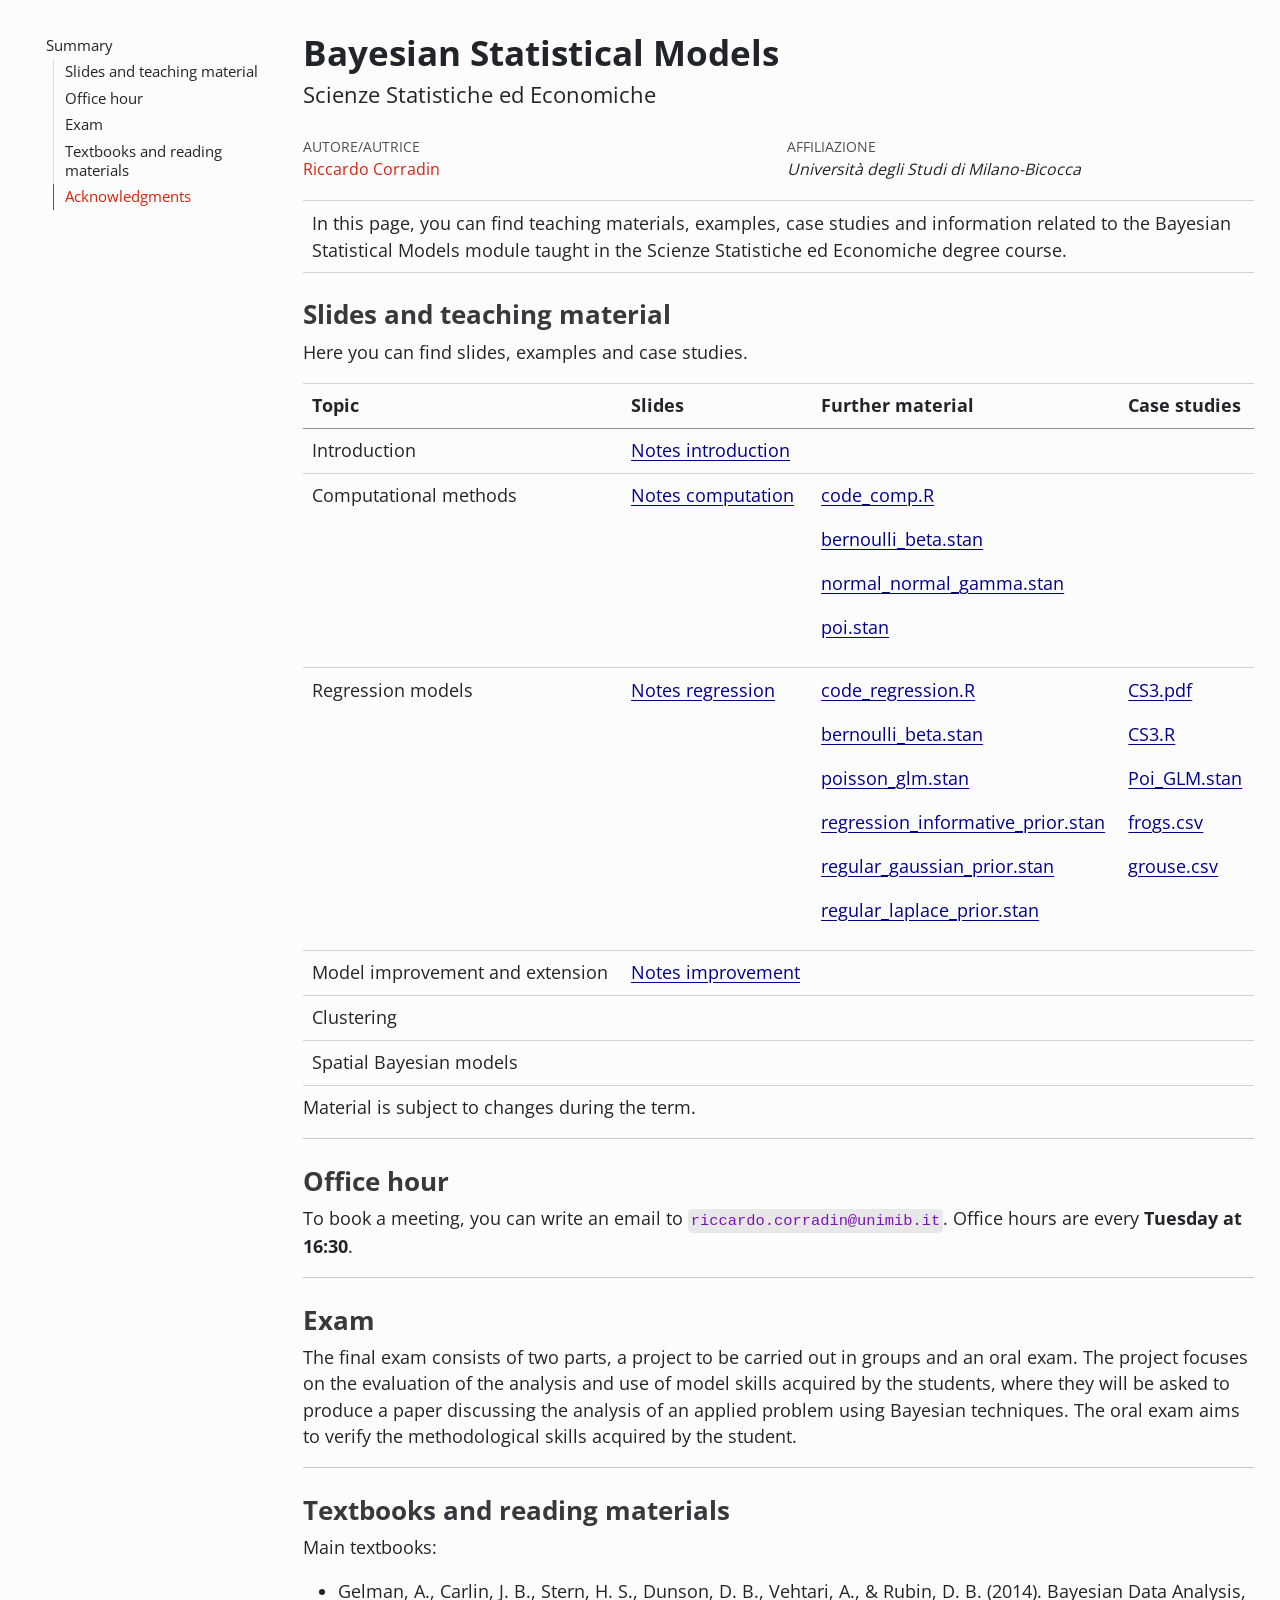
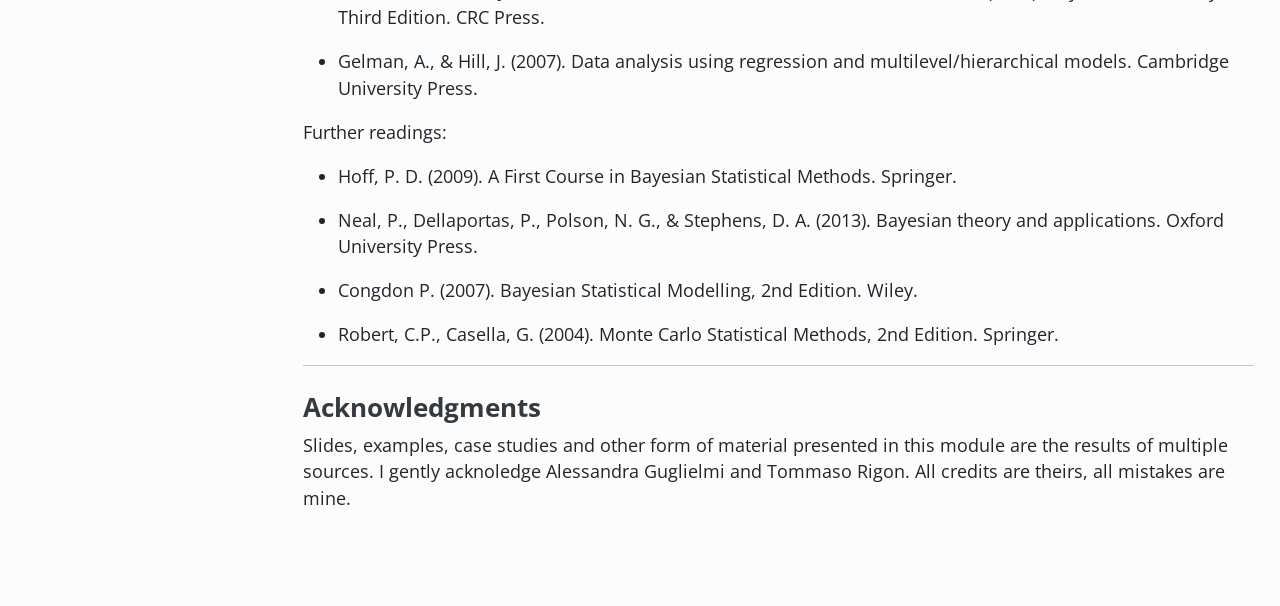
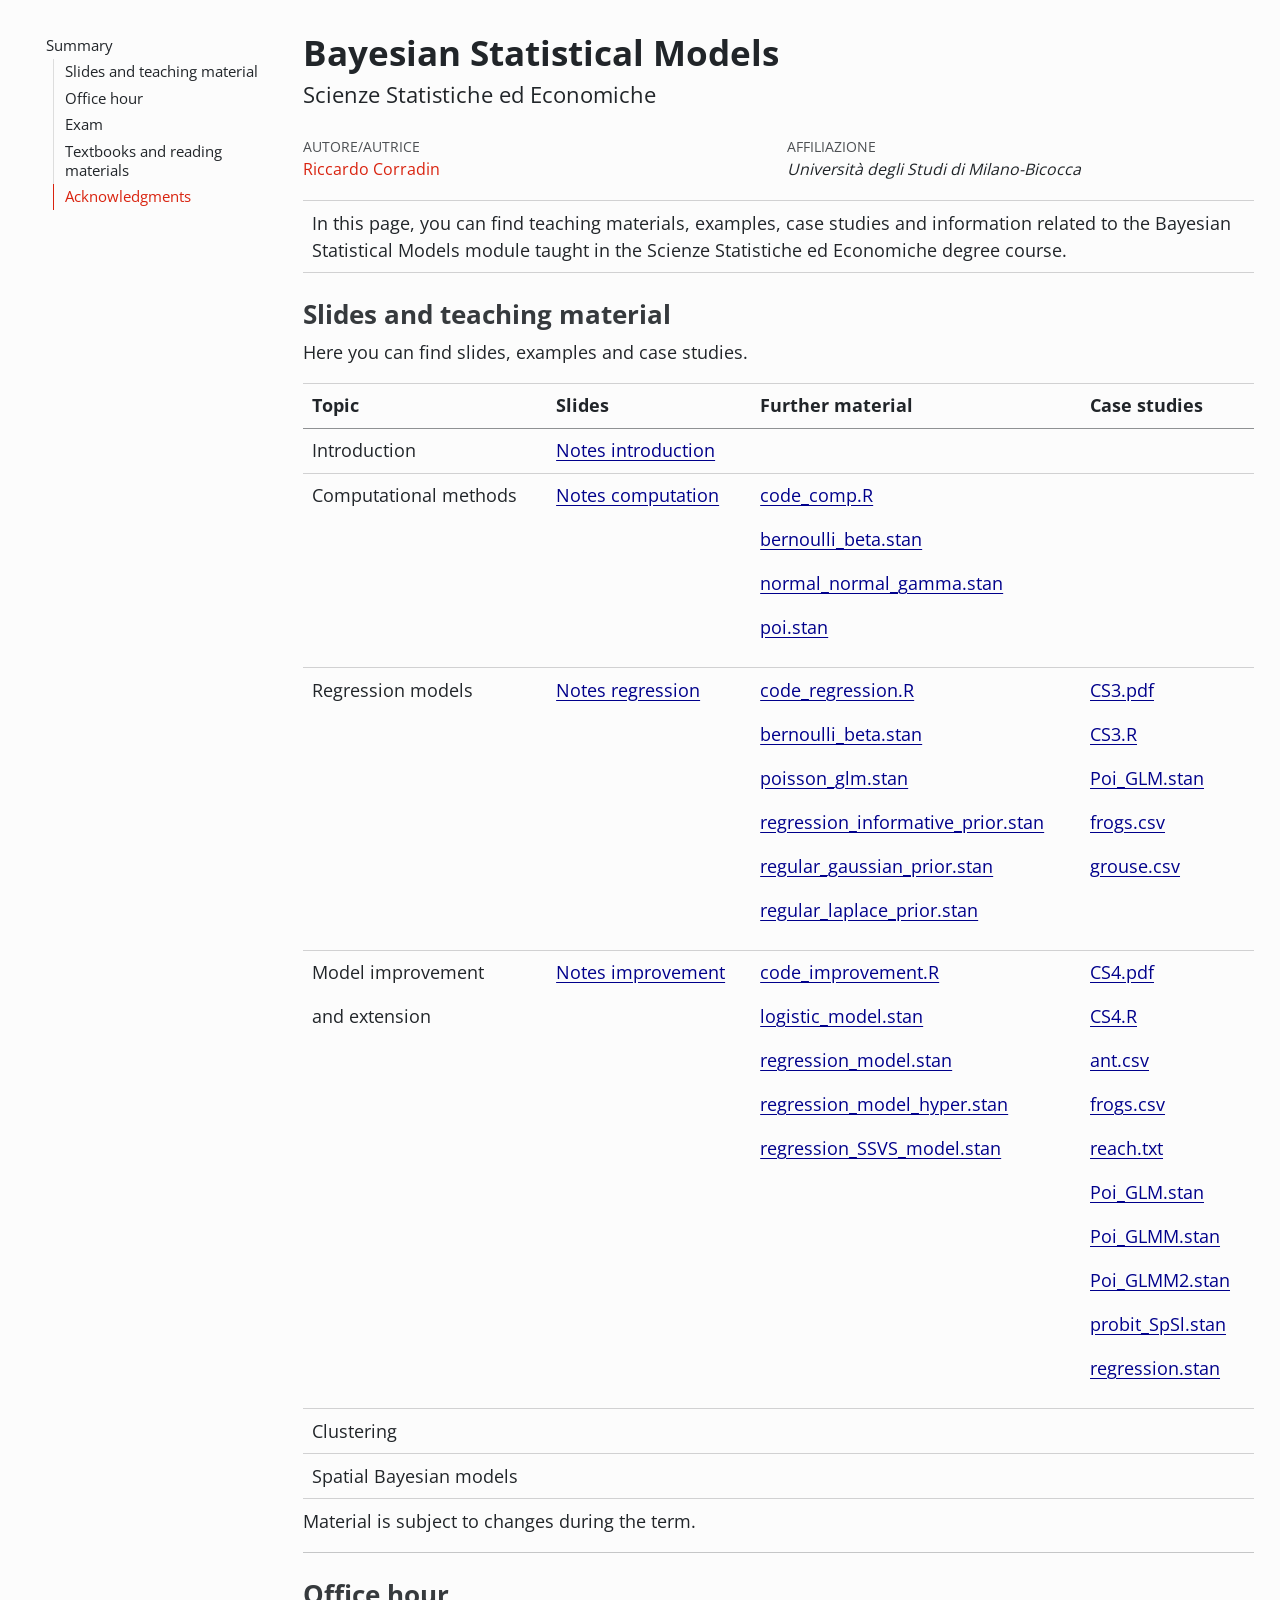
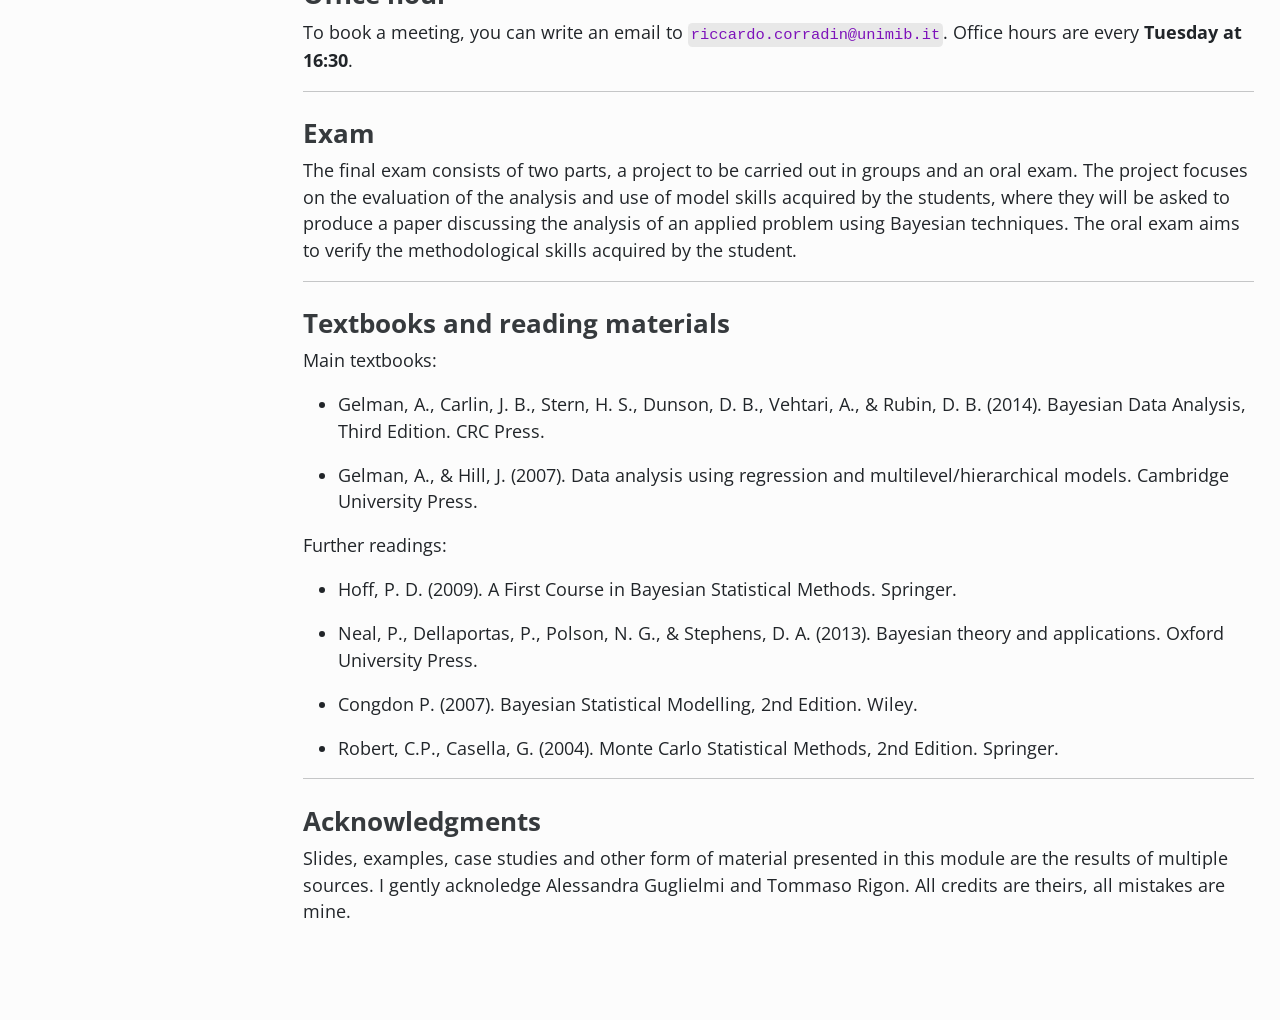
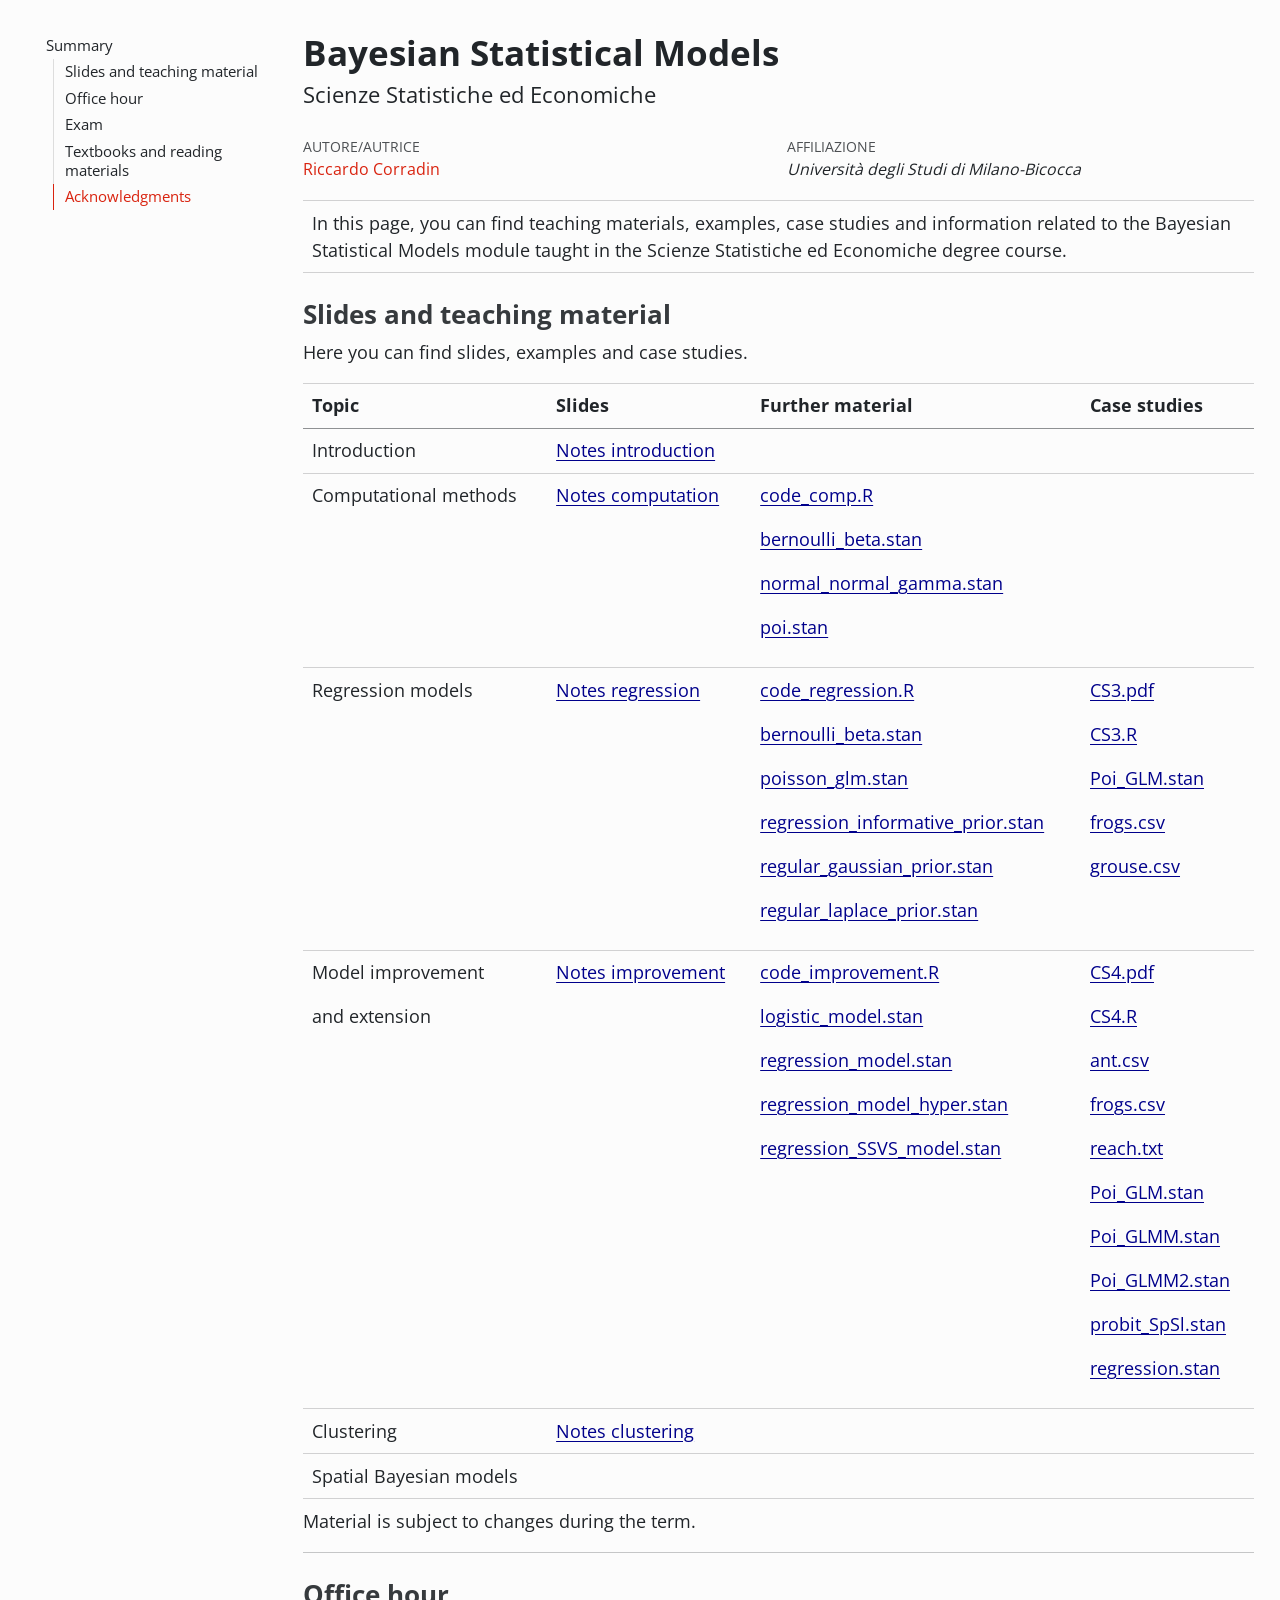
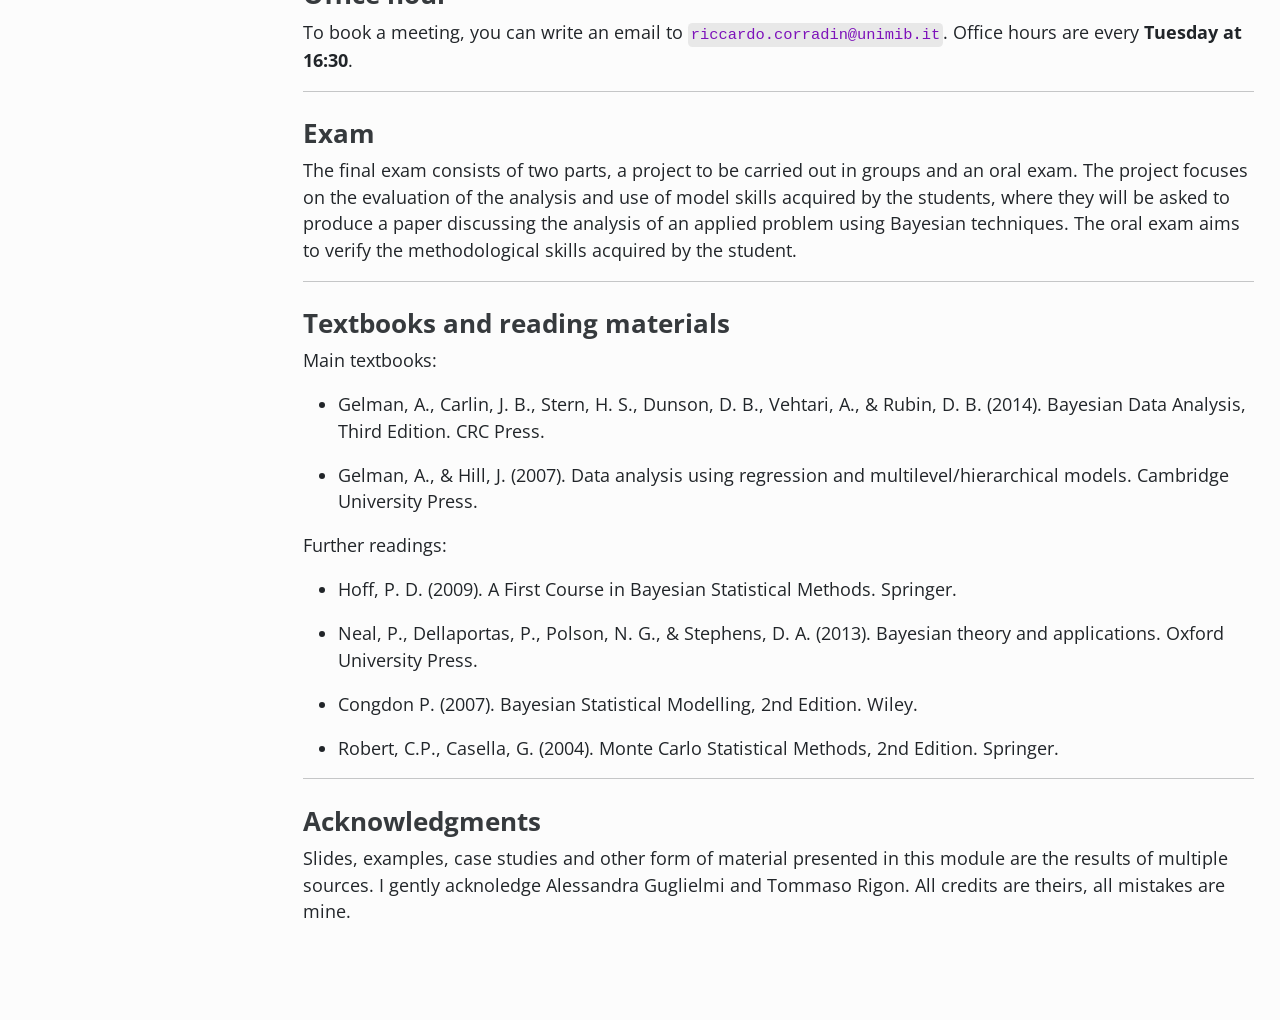
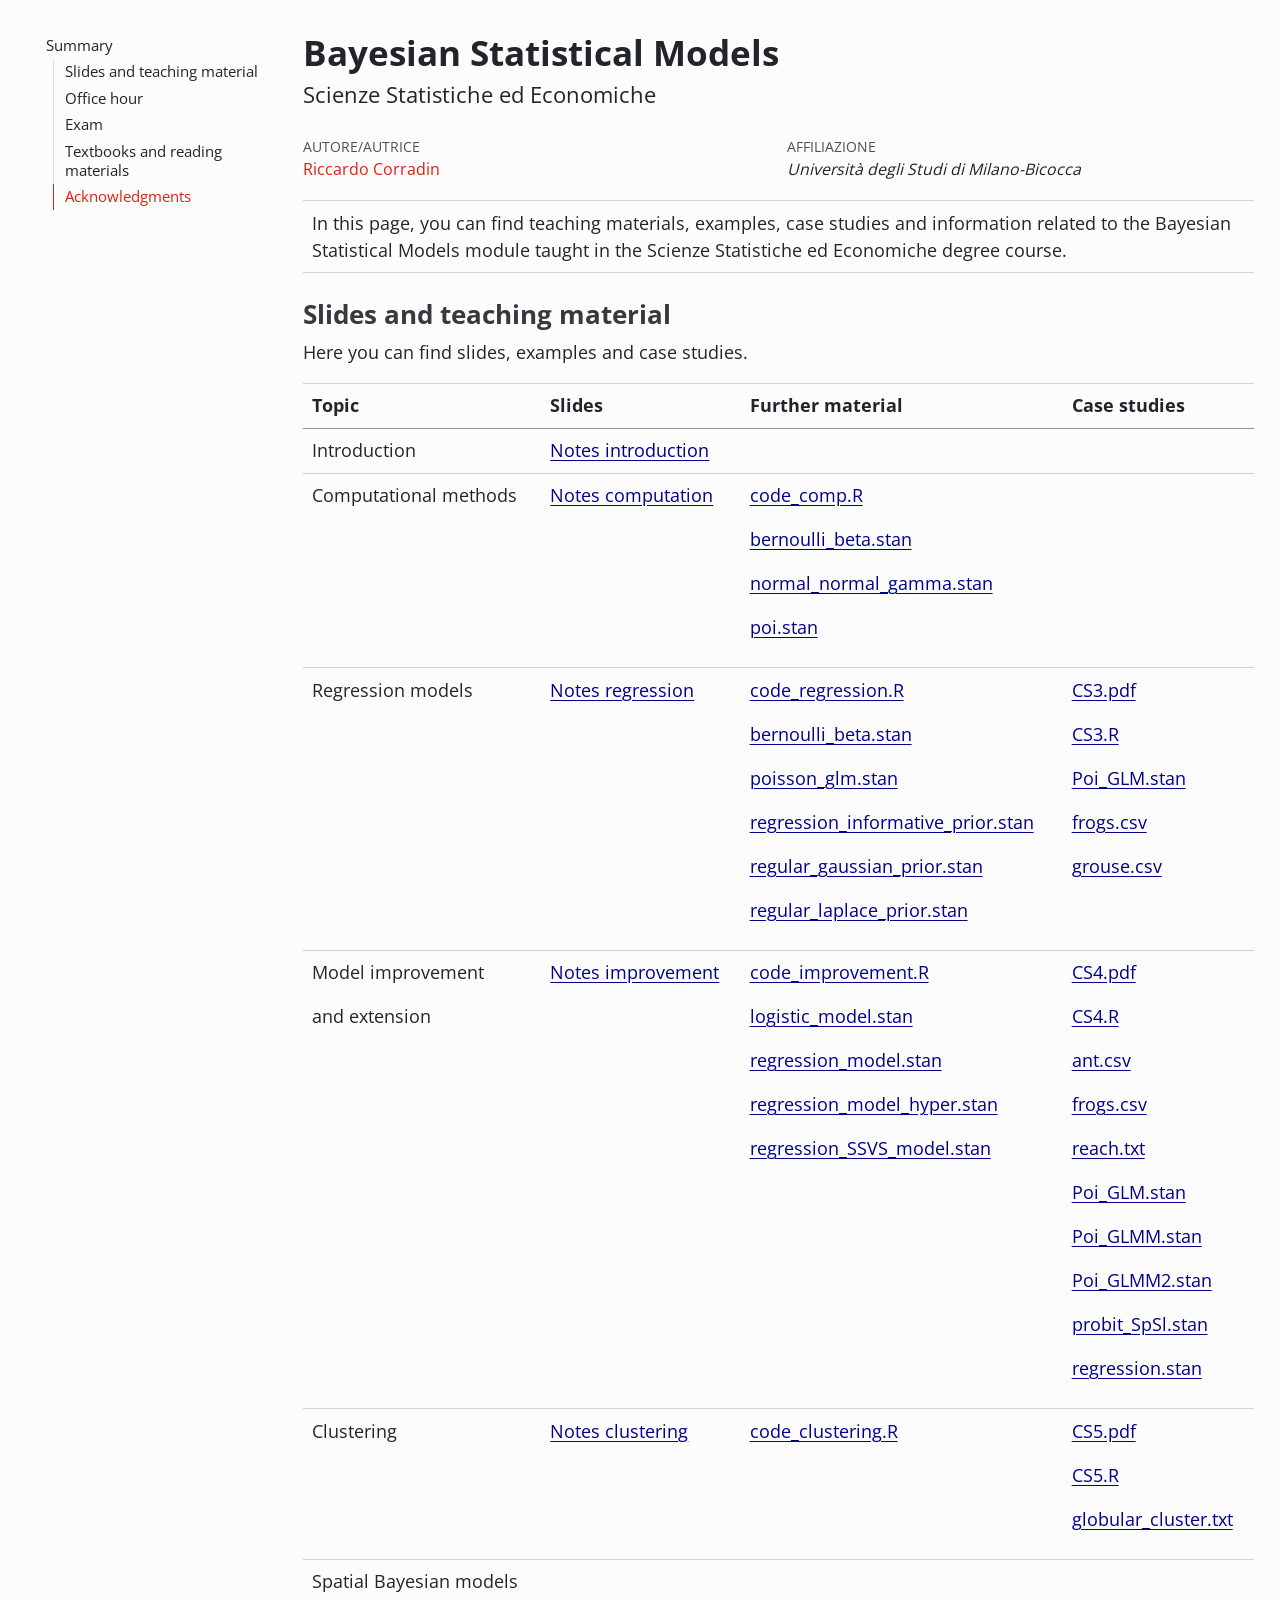
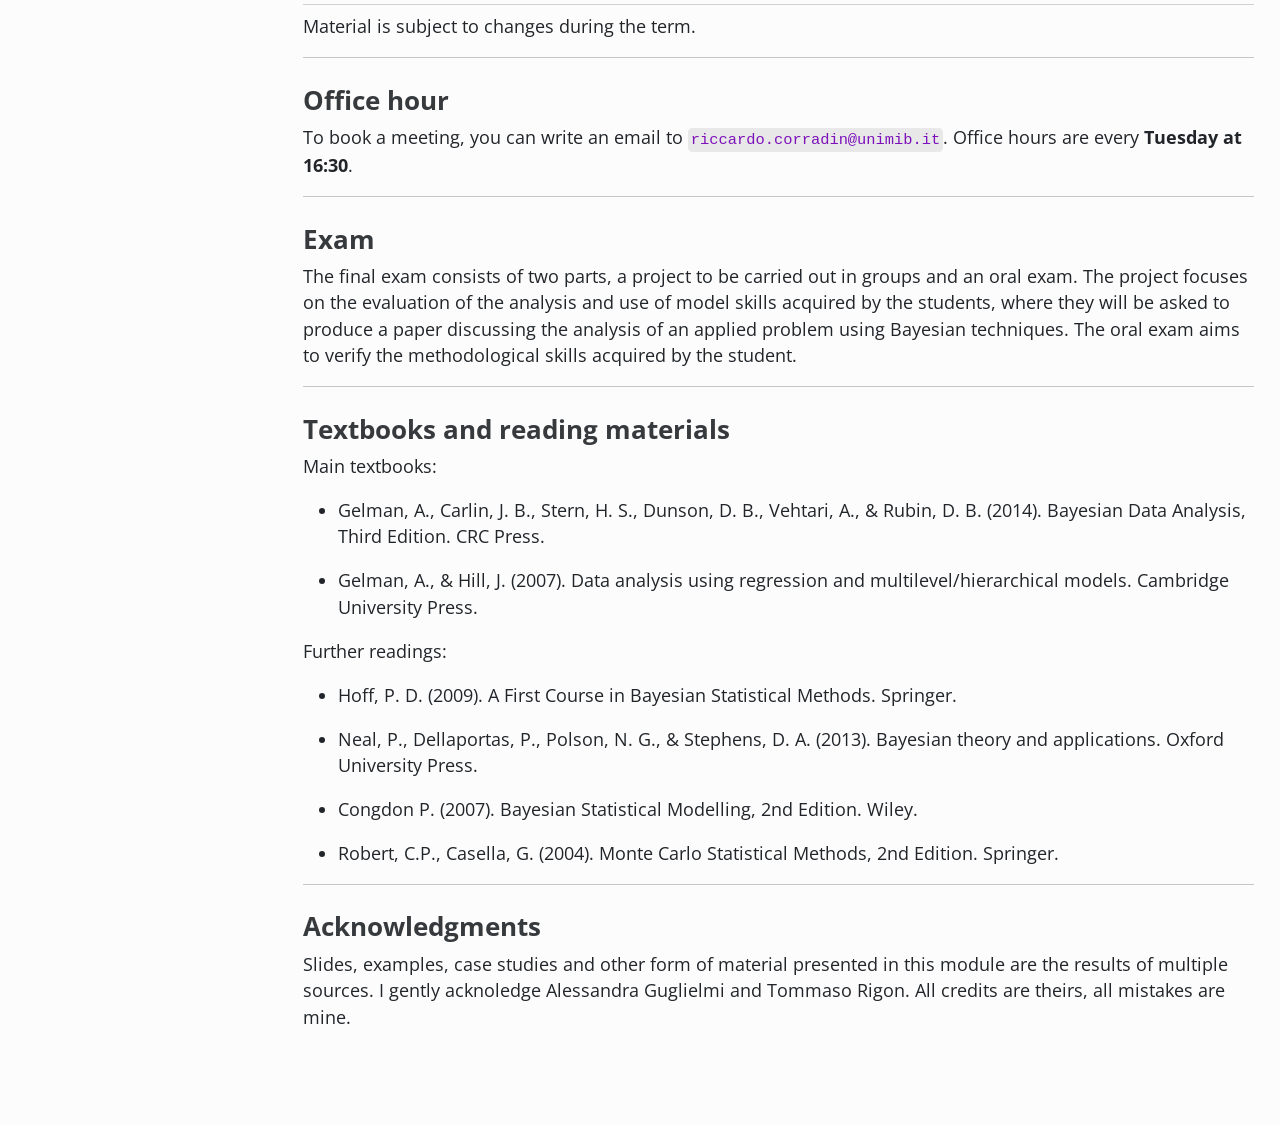
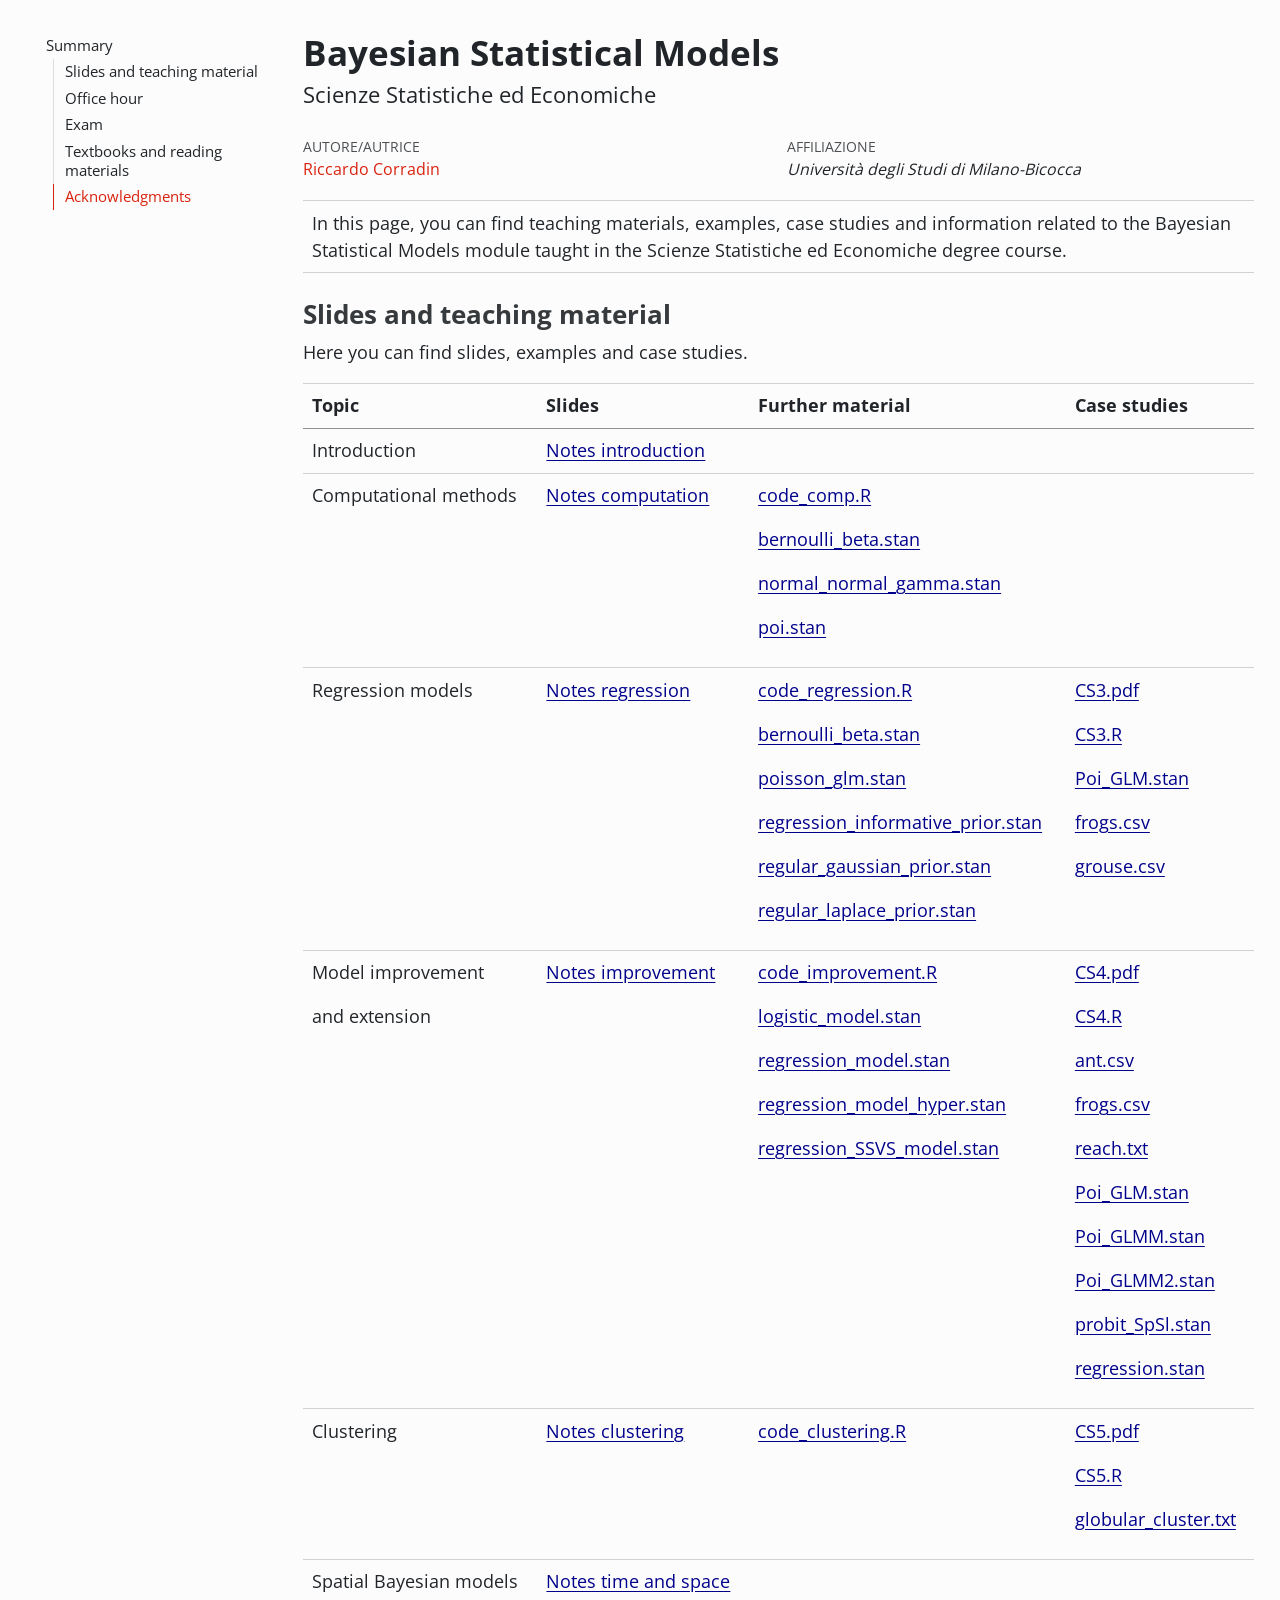
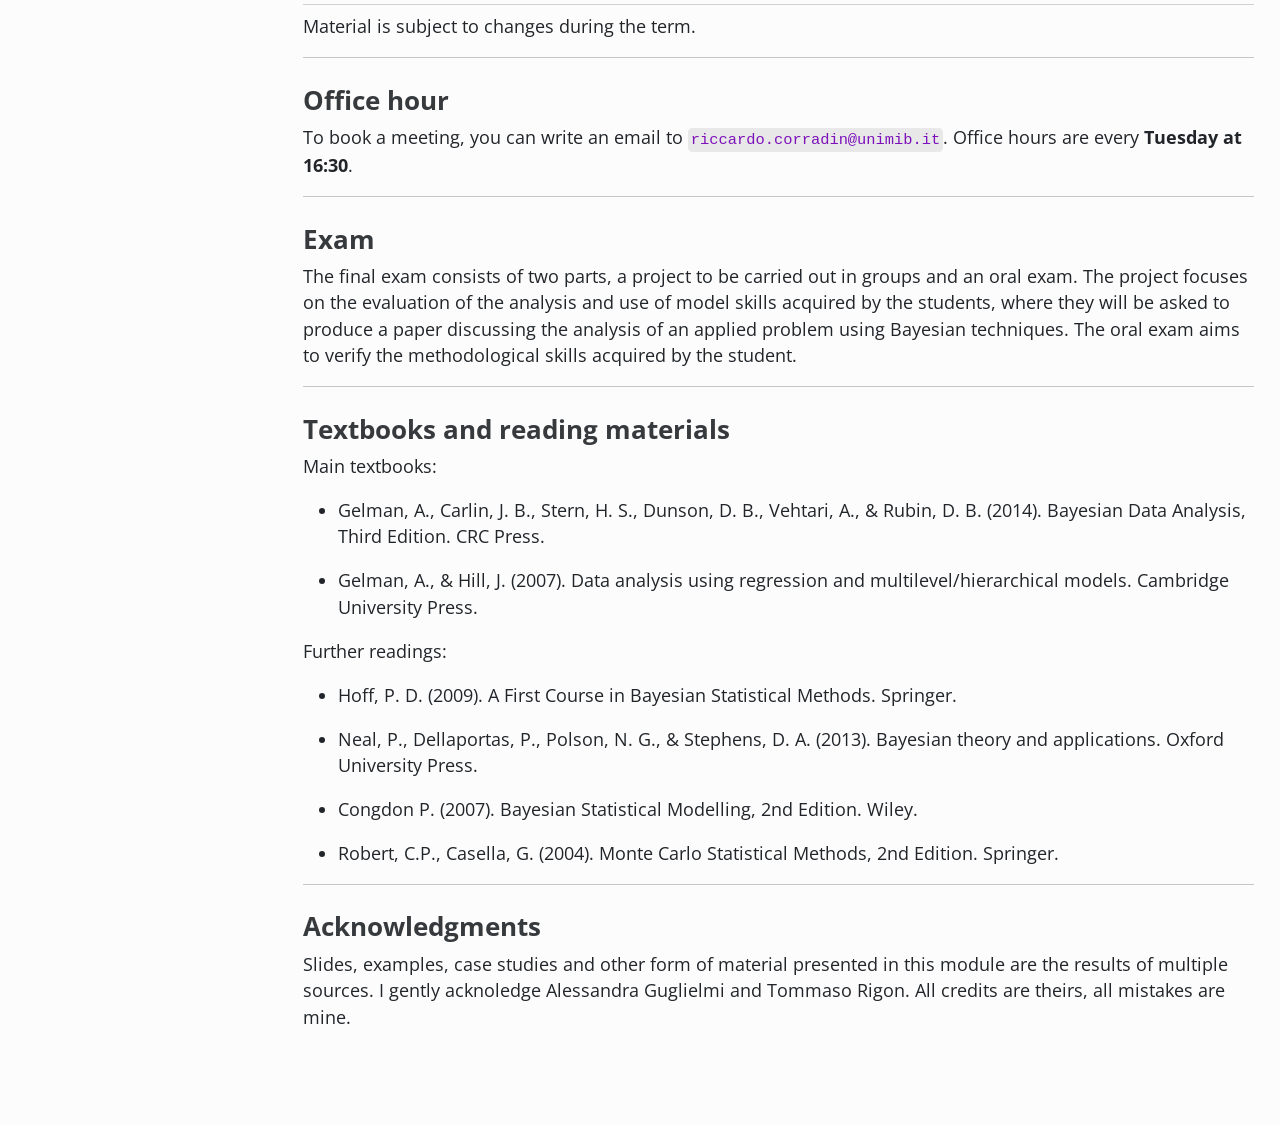
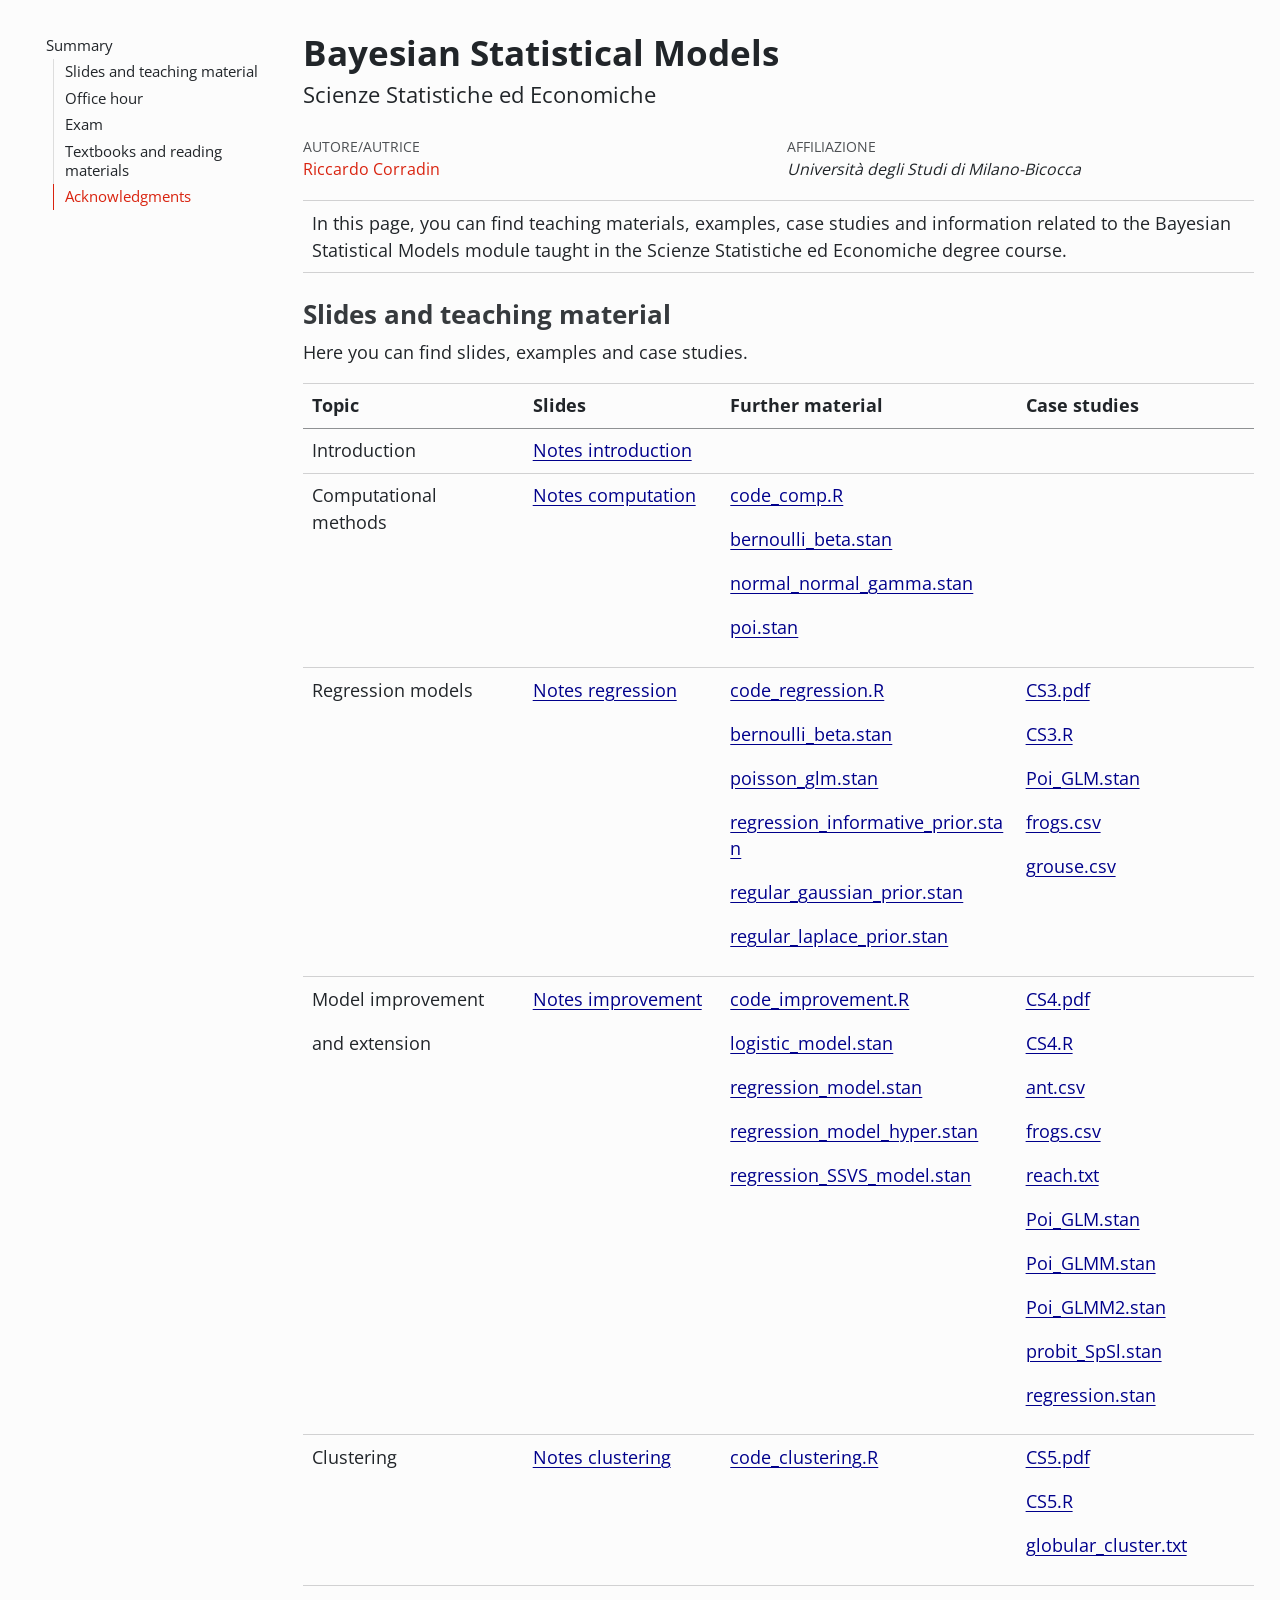
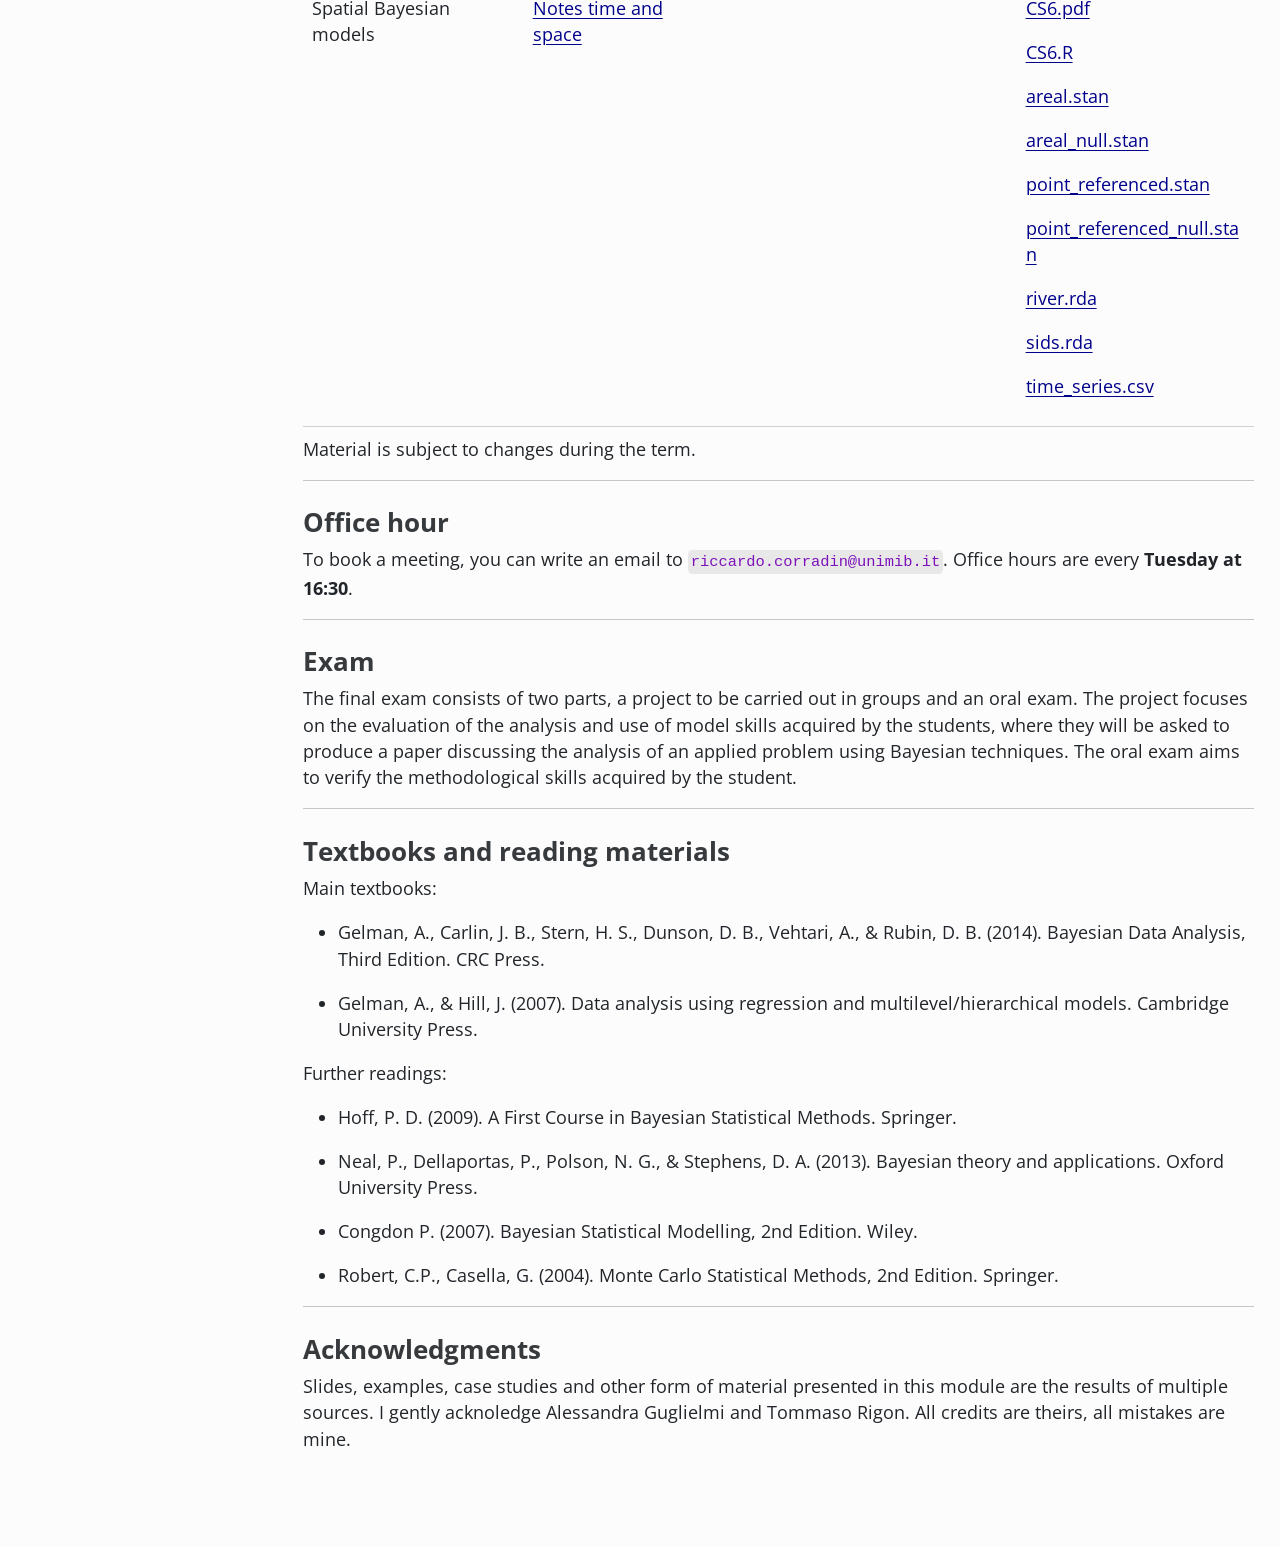
